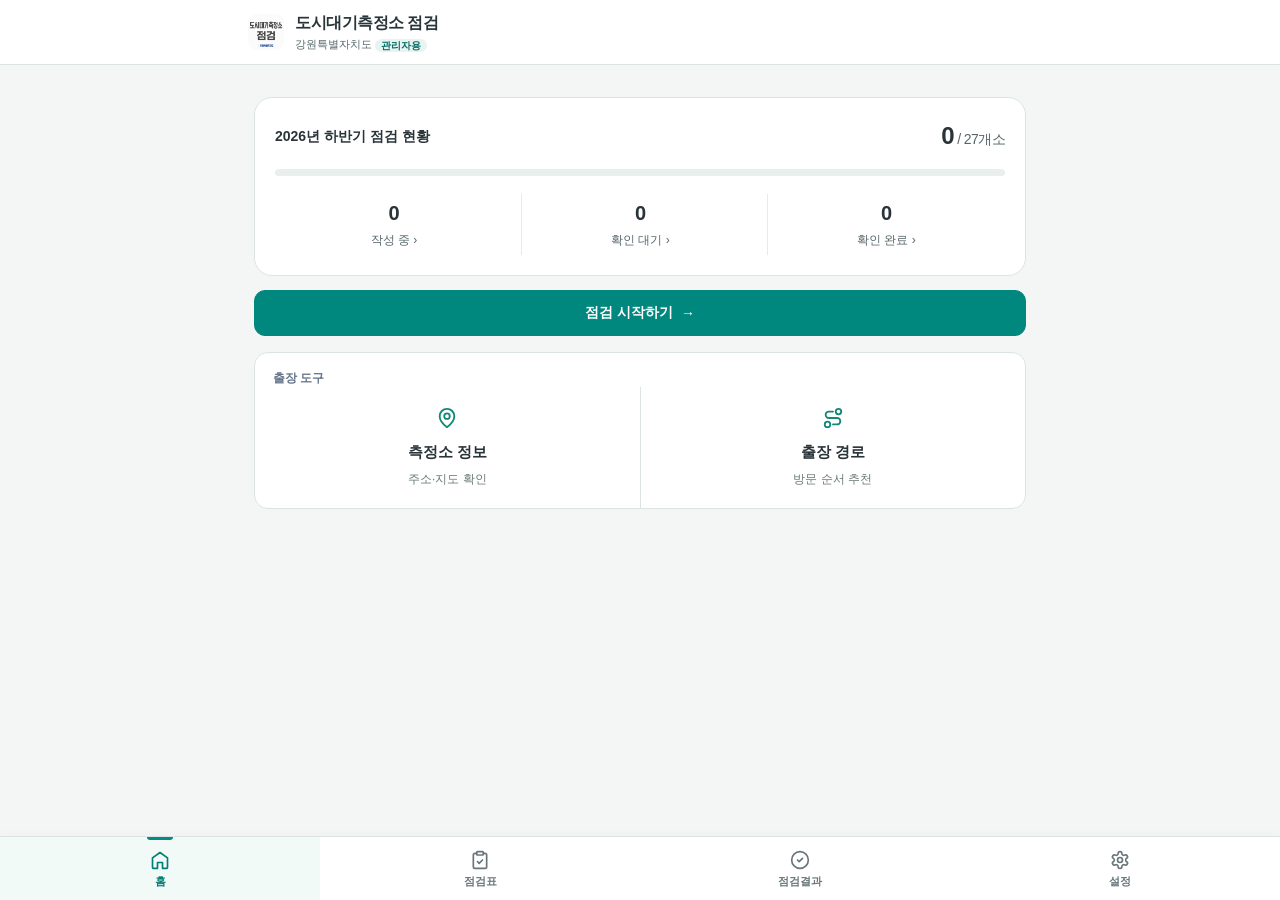
==== admin.html @ 20a40b5a "Add files via upload" ====
<!DOCTYPE html>
<html lang="ko">
<head>
<meta charset="UTF-8">
<meta name="viewport" content="width=device-width,initial-scale=1.0,viewport-fit=cover">
<meta name="mobile-web-app-capable" content="yes">
<meta name="apple-mobile-web-app-capable" content="yes">
<meta name="apple-mobile-web-app-status-bar-style" content="default">
<meta name="apple-mobile-web-app-title" content="대기측정 점검">
<meta name="theme-color" content="#ffffff">
<link rel="manifest" href="manifest-admin-v2.json">
<link rel="icon" type="image/png" sizes="192x192" href="app-icon-v2-192.png">
<link rel="apple-touch-icon" href="app-icon-v2-192.png">
<title>도시대기측정소 점검 (관리자)</title>
<script src="https://cdnjs.cloudflare.com/ajax/libs/xlsx/0.18.5/xlsx.full.min.js"></script>
<script src="https://cdnjs.cloudflare.com/ajax/libs/jspdf/2.5.1/jspdf.umd.min.js"></script>
<script src="https://cdnjs.cloudflare.com/ajax/libs/html2canvas/1.4.1/html2canvas.min.js"></script>
<!-- Firebase -->
<script src="https://www.gstatic.com/firebasejs/9.23.0/firebase-app-compat.js"></script>
<script src="https://www.gstatic.com/firebasejs/9.23.0/firebase-database-compat.js"></script>
<style>
/* ===== 기본 ===== */
*{box-sizing:border-box;margin:0;padding:0;-webkit-tap-highlight-color:transparent}
:root{
  --navy:#0A1F3C;--navy2:#132847;--blue:#1B5FBF;--blue2:#2A7AE8;
  --accent:#3B8DE8;--green:#16A34A;--red:#DC2626;--purple:#7C3AED;
  --bg:#F1F5FB;--card:#fff;--border:#DDE5F0;
  --text:#0F172A;--sub:#5A6B83;--muted:#94A3B8;
  --shadow:0 2px 12px rgba(10,31,60,.10);--shadow-sm:0 1px 4px rgba(10,31,60,.07);
}
html,body{height:100%;font-family:-apple-system,"Apple SD Gothic Neo","Malgun Gothic",sans-serif;background:var(--bg);color:var(--text);-webkit-font-smoothing:antialiased}

/* ===== APPBAR ===== */
.app-bar{background:linear-gradient(135deg,var(--navy),var(--navy2));position:sticky;top:0;z-index:200;box-shadow:0 2px 12px rgba(0,0,0,.25)}
.app-bar-inner{display:flex;align-items:center;gap:10px;padding:10px 16px}
.app-icon{width:34px;height:34px;border-radius:10px;overflow:hidden;flex-shrink:0;box-shadow:0 2px 8px rgba(0,0,0,.2)}
.app-icon img{width:100%;height:100%;object-fit:cover}
.app-name{font-size:15px;font-weight:800;color:#fff;letter-spacing:-.3px}
.app-sub{font-size:10px;color:rgba(255,255,255,.5);margin-top:1px}

/* ===== NAV ===== */
.bottom-nav{position:fixed;bottom:0;left:0;right:0;z-index:200;background:var(--navy);border-top:1px solid rgba(255,255,255,.08);display:flex;height:58px;padding-bottom:env(safe-area-inset-bottom,0)}
.nav-item{flex:1;display:flex;flex-direction:column;align-items:center;justify-content:center;gap:3px;background:none;border:none;cursor:pointer;color:rgba(255,255,255,.35);font-size:9.5px;font-weight:600;position:relative;padding:6px 2px;transition:color .15s}
.nav-item.active{color:#fff}
.nav-item.active::after{content:'';position:absolute;bottom:0;left:50%;transform:translateX(-50%);width:24px;height:3px;background:var(--accent);border-radius:3px 3px 0 0}
.nav-icon{font-size:19px;line-height:1}
.nav-back{color:rgba(255,255,255,.6) !important;border-right:1px solid rgba(255,255,255,.08);flex:0 0 52px !important}

/* ===== PAGES ===== */
.page{display:none;padding-bottom:76px}
.page.active{display:block}

/* ===== SEARCH ===== */
.search-bar{background:transparent;padding:10px 16px 12px;position:relative}
.search-input{width:100%;box-sizing:border-box;background:#fff;border:1.5px solid #D5DEE9;border-radius:12px;padding:11px 14px 11px 42px;font-size:14px;color:#0C2D4E;outline:none;box-shadow:0 2px 8px rgba(20,50,90,.07)}
.search-input:focus{border-color:#2563EB;box-shadow:0 0 0 3px rgba(37,99,235,.12)}
.search-input::placeholder{color:#9AA8BA}
.search-icon{position:absolute;left:28px;top:50%;transform:translateY(-50%);font-size:16px;pointer-events:none;color:#8296B0}

/* ===== STAT ===== */
.stat-row{display:grid;grid-template-columns:repeat(3,1fr);gap:8px;padding:14px 16px 10px}
.stat-box{background:var(--card);border-radius:14px;padding:12px 8px;text-align:center;box-shadow:var(--shadow-sm);border:1px solid var(--border)}
.stat-num{font-size:20px;font-weight:800;color:var(--navy);letter-spacing:-.5px}
.stat-lbl{font-size:9px;color:var(--muted);margin-top:2px;font-weight:600;text-transform:uppercase;letter-spacing:.3px}

/* ===== CITY GROUP ===== */
.city-group{margin:0 16px 2px}
.city-label{display:flex;align-items:center;gap:7px;padding:12px 0 5px;font-size:11px;font-weight:800;color:var(--muted);letter-spacing:.5px;text-transform:uppercase}
.city-dot{width:6px;height:6px;background:var(--accent);border-radius:50%;flex-shrink:0}

/* ===== STATION CARD ===== */
.stn-card{background:var(--card);border-radius:14px;border:1px solid var(--border);margin-bottom:8px;display:flex;align-items:stretch;cursor:pointer;box-shadow:var(--shadow-sm);transition:all .15s;overflow:hidden}
.stn-card:active{transform:scale(.975);box-shadow:none}
.stn-accent{width:5px;background:linear-gradient(180deg,var(--blue2),var(--accent));flex-shrink:0}
.stn-body{flex:1;padding:12px 14px;min-width:0}
.stn-name{font-size:15px;font-weight:800;color:var(--navy);margin-bottom:3px;letter-spacing:-.2px}
.stn-city{font-size:11.5px;color:var(--sub)}
.stn-code{font-size:10px;background:#EEF5FF;color:var(--blue);padding:2px 7px;border-radius:6px;font-weight:700;margin-left:5px}
.stn-right{display:flex;flex-direction:column;align-items:flex-end;justify-content:center;padding:12px 14px;gap:6px;flex-shrink:0}
.zone-tag{font-size:10px;padding:3px 8px;border-radius:20px;font-weight:700;border:1.5px solid}
.zone-tag.상업{background:#FFF7ED;color:#C2410C;border-color:#FDBA74}
.zone-tag.주거{background:#F0FDF4;color:#15803D;border-color:#86EFAC}
.zone-tag.공업{background:#FFF0F0;color:#9F1239;border-color:#FCA5A5}
.zone-tag.녹지{background:#F0FDFA;color:#0F766E;border-color:#5EEAD4}
.prog-badge{font-size:10px;font-weight:700;color:var(--muted);background:var(--bg);padding:3px 8px;border-radius:20px;border:1px solid var(--border)}
.prog-badge.complete{background:#F0FDF4;color:var(--green);border-color:#86EFAC}

/* ===== HOME ===== */
.home-wrap{display:flex;flex-direction:column;align-items:center;justify-content:center;min-height:calc(100vh - 130px);padding:24px 20px;gap:18px}
.home-logo{display:flex;flex-direction:column;align-items:center;margin-bottom:8px}
.home-logo-icon{width:100px;height:100px;border-radius:0;overflow:visible;margin-bottom:14px;box-shadow:none;background:transparent}
.home-logo-icon img{width:100%;height:100%;object-fit:contain}
.home-logo-title{font-size:22px;font-weight:900;color:var(--navy);text-align:center;line-height:1.35;letter-spacing:-.4px}
.home-logo-sub{font-size:11px;color:var(--muted);margin-top:5px}
.home-btn-wrap{width:100%;max-width:340px;display:flex;flex-direction:column;gap:12px}
.home-btn{display:flex;align-items:center;gap:16px;background:var(--card);border:1.5px solid var(--border);border-radius:18px;padding:18px 16px;cursor:pointer;box-shadow:var(--shadow);transition:all .15s;text-decoration:none}
.home-btn:active{transform:scale(.97);box-shadow:none}
.home-btn.primary{border-color:rgba(42,122,232,.35);background:linear-gradient(135deg,#F0F6FF,#F8FBFF)}
.home-btn-icon{width:50px;height:50px;border-radius:14px;display:flex;align-items:center;justify-content:center;font-size:24px;flex-shrink:0}
.home-btn-icon.blue{background:linear-gradient(135deg,#1B5FBF,#2A7AE8)}
.home-btn-icon.green{background:linear-gradient(135deg,#15803D,#22C55E)}
.home-btn-icon.purple{background:linear-gradient(135deg,#6D28D9,#A855F7)}
.home-btn-info{flex:1}
.home-btn-name{font-size:16px;font-weight:800;color:var(--navy);margin-bottom:3px;letter-spacing:-.2px}
.home-btn-desc{font-size:11.5px;color:var(--sub);line-height:1.5}
.home-btn-arrow{font-size:20px;color:var(--border)}

/* ===== INFO ===== */
.info-stn-card{background:var(--card);border-radius:16px;border:1px solid var(--border);margin:0 16px 12px;overflow:hidden;box-shadow:var(--shadow-sm)}
.info-stn-head{display:flex;align-items:center;padding:13px 14px 10px;gap:10px;border-bottom:1px solid var(--bg)}
.info-stn-name{font-size:16px;font-weight:800;color:var(--navy)}
.info-stn-city{font-size:11px;color:var(--sub);margin-top:2px}
.info-row{display:flex;align-items:center;padding:9px 14px;border-bottom:1px solid #F8FAFD;gap:10px}
.info-row:last-child{border-bottom:none}
.info-row-label{font-size:11px;color:var(--muted);font-weight:700;min-width:40px;flex-shrink:0}
.info-row-val{font-size:13px;color:var(--text);flex:1}
.info-map-btn{display:flex;align-items:center;gap:5px;padding:6px 11px;background:#03C75A;border:none;border-radius:8px;color:#fff;font-size:12px;font-weight:700;cursor:pointer;flex-shrink:0;white-space:nowrap;text-decoration:none}

/* ===== FORM ===== */
.form-header{background:linear-gradient(135deg,var(--navy),#1B5FBF);padding:14px 16px;color:#fff}
.form-back-row{display:flex;align-items:center;gap:10px;margin-bottom:7px}
.back-btn{background:rgba(255,255,255,.15);border:1px solid rgba(255,255,255,.2);color:#fff;width:34px;height:34px;border-radius:10px;font-size:20px;cursor:pointer;display:flex;align-items:center;justify-content:center;flex-shrink:0;backdrop-filter:blur(4px)}
.form-title{font-size:12px;font-weight:700;opacity:.7}
.form-stn-name{font-size:21px;font-weight:900;letter-spacing:-.4px}
.form-stn-loc{font-size:11px;opacity:.55;margin-top:3px}
.form-pills{display:flex;flex-wrap:wrap;gap:5px;margin-top:7px}
.form-pill{font-size:10px;padding:2px 9px;border-radius:20px;font-weight:700}
.pill-zone{background:rgba(255,255,255,.18);color:#fff}
.pill-year{background:rgba(255,255,255,.1);color:rgba(255,255,255,.65)}

/* ===== PERIOD ===== */
.period-wrap{padding:12px 16px 0}
.period-seg{display:flex;background:rgba(0,0,0,.06);border-radius:12px;padding:3px;gap:3px}
.period-seg button{flex:1;padding:9px 4px;border:none;border-radius:9px;font-size:13px;font-weight:700;cursor:pointer;background:transparent;color:var(--muted);transition:all .15s}
.period-seg button.active{background:var(--card);color:var(--navy);box-shadow:0 2px 6px rgba(10,31,60,.12)}

/* ===== ACTION ROW ===== */
.action-row{display:flex;gap:7px;padding:10px 14px}
.act-btn{flex:1;padding:10px 4px;border:none;border-radius:12px;font-size:12px;font-weight:700;cursor:pointer;transition:all .15s}
#el-btn-draft,#el-btn-save{display:none}
.btn-print{background:#EEF5FF;color:var(--blue)}
.btn-excel{background:linear-gradient(135deg,#1B5FBF,#2A7AE8);color:#fff}
.btn-all{background:#EEF9F5;color:var(--green)}

/* ===== META ===== */
.meta-card{background:var(--card);margin:10px 16px 0;border-radius:16px;border:1px solid var(--border);overflow:hidden;box-shadow:var(--shadow-sm)}
.meta-head{padding:10px 14px;background:linear-gradient(135deg,var(--bg),#E8EFF8);border-bottom:1px solid var(--border);font-size:12px;font-weight:800;color:var(--navy)}
.meta-field{display:flex;align-items:center;padding:10px 14px;border-bottom:1px solid #F8FAFD;gap:10px}
.meta-field:last-child{border-bottom:none}
.meta-label{font-size:11px;font-weight:700;color:var(--muted);min-width:34px}
.meta-input{flex:1;border:1px solid var(--border);border-radius:9px;padding:7px 10px;font-size:13px;font-family:inherit;color:var(--text);background:#FAFCFF;outline:none}
.meta-input:focus{border-color:var(--accent)}
.meta-select{flex:1;border:1px solid var(--border);border-radius:9px;padding:7px 10px;font-size:13px;font-family:inherit;color:var(--text);background:#FAFCFF;outline:none}
.meta-select:focus{border-color:var(--accent)}
.sign-preview{min-height:50px;flex:1;border:1.5px dashed var(--border);border-radius:10px;display:flex;align-items:center;justify-content:center;cursor:pointer;position:relative;overflow:hidden;background:#FAFCFF;transition:border-color .15s}
.sign-preview:hover{border-color:var(--accent)}
.sign-preview-hint{font-size:11px;color:var(--muted)}
.sign-edit-badge{position:absolute;top:4px;right:5px;font-size:9px;color:var(--accent);font-weight:700}
.sign-preview img{max-height:46px;max-width:100%;object-fit:contain;padding:2px}

/* ===== CHECK SECTION ===== */
.check-section{margin:10px 16px 0;background:var(--card);border-radius:16px;border:1px solid var(--border);overflow:hidden;box-shadow:var(--shadow-sm)}
.check-head{display:flex;align-items:center;gap:10px;padding:11px 14px;cursor:pointer;background:linear-gradient(135deg,var(--bg),#EEF4FB);border-bottom:1px solid var(--border)}
.check-head:active{background:#E5EDF8}
.sec-badge{width:24px;height:24px;border-radius:8px;display:flex;align-items:center;justify-content:center;font-size:12px;font-weight:800;color:#fff;flex-shrink:0}
.sec-badge.blue{background:linear-gradient(135deg,#1B5FBF,#2A7AE8)}
.sec-badge.green{background:linear-gradient(135deg,#15803D,#22C55E)}
.sec-badge.purple{background:linear-gradient(135deg,#6D28D9,#A855F7)}
.sec-title{flex:1;font-size:13px;font-weight:800;color:var(--navy)}
.sec-count{font-size:11px;font-weight:700;color:var(--muted);background:var(--bg);padding:2px 8px;border-radius:20px;border:1px solid var(--border)}
.sec-arrow{font-size:16px;color:var(--muted);transition:transform .2s}
.sec-body{display:none}
.sec-body.open{display:block}
.sec-body.collapsed{display:none !important}
/* ── 앱 느낌 마이크로 인터랙션 ── */
button:active{transform:scale(.97)}
.nav-item:active{transform:none}
.page.active{animation:pageIn .18s ease}
@keyframes pageIn{from{opacity:0;transform:translateX(8px)}to{opacity:1;transform:none}}
#page-form{padding-bottom:136px}
#form-action-bar{position:fixed;left:0;right:0;bottom:58px;z-index:190;background:rgba(255,255,255,.96);backdrop-filter:blur(12px);-webkit-backdrop-filter:blur(12px);border-top:1px solid #E2E8F0;padding:8px 12px;display:none;gap:8px}
#form-action-bar.show{display:flex}
@media(min-width:769px){#form-action-bar{max-width:768px;left:50%;transform:translateX(-50%)}}
/* ── 홈 대시보드 / 메뉴 그리드 ── */
.home-menu-grid{display:grid;grid-template-columns:1fr 1fr;gap:10px;width:100%}
.home-menu-item{display:flex;flex-direction:column;align-items:center;gap:8px;background:var(--card);border:1.5px solid var(--border);border-radius:14px;padding:16px 8px;cursor:pointer;font-size:12.5px;font-weight:700;color:#334155;box-shadow:var(--shadow)}
.home-menu-item svg{color:#2563EB}
.home-logo{padding:4px 0 2px}
.home-logo-title{font-size:19px;font-weight:800}
.home-btn{border-radius:14px}
.check-section,.meta-card{border-radius:12px}
.nav-icon svg{display:block}
#nav-back,#nav-info{display:none}
.check-item{border-bottom:1px solid #F5F8FC}
.check-item:last-child{border-bottom:none}
.check-item.ng-highlight{background:#FFF5F5}
.item-row{display:flex;align-items:flex-start;padding:11px 14px;gap:10px}
.item-num{font-size:13px;font-weight:800;color:var(--accent);min-width:24px;margin-top:1px}
.item-text{flex:1;font-size:13px;color:var(--text);line-height:1.55}
.item-sub{font-size:11px;color:var(--muted);margin-top:3px}
.control-row{padding:0 14px 10px;display:flex;align-items:center;gap:6px;flex-wrap:wrap}
.radio-pair{display:flex;gap:6px;flex-wrap:wrap}
.r-btn{display:flex;align-items:center;gap:4px;padding:7px 14px;border:1.5px solid var(--border);border-radius:10px;cursor:pointer;font-size:12px;font-weight:700;color:var(--muted);background:#FAFCFF;transition:all .12s;white-space:nowrap}
.r-btn input{display:none}
.r-btn.sel-ok{background:#F0FDF4;border-color:#86EFAC;color:var(--green)}
.r-btn.sel-ng{background:#FFF5F5;border-color:#FCA5A5;color:var(--red)}
.r-btn.sel-na{background:#475569;border-color:#334155;color:#fff;font-weight:700;}
.r-btn-sm{min-width:52px;padding:5px 10px;font-size:11px}
.note-input{width:100%;border:1px solid var(--border);border-radius:10px;padding:8px 11px;font-size:12px;resize:none;height:36px;font-family:inherit;color:var(--text);background:#FAFCFF;outline:none;transition:border-color .15s}
.note-input:focus{border-color:var(--accent)}

/* ===== VALIDITY ===== */
.validity-wrap{padding:4px 14px 7px 48px}
.validity-input{border:1px solid var(--border);border-radius:9px;padding:6px 10px;font-size:12px;font-family:inherit;color:var(--text);background:#FAFCFF;outline:none;width:100%}
.validity-input:focus{border-color:var(--accent)}

/* ===== OFFSET / EQUIV ===== */
.offset-box{margin:4px 14px 7px 34px;background:#FFFBEB;border:1px solid #FDE68A;border-radius:10px;padding:9px 11px;font-size:11px;color:#92400E}
.equiv-wrap{margin:0;background:#F8FAFC;border:1px solid var(--border);border-radius:10px;padding:9px 11px}
.equiv-label{font-size:10.5px;color:var(--muted);margin-bottom:5px;font-weight:700}
.equiv-dates{display:flex;gap:6px;align-items:center;flex-wrap:wrap}
.equiv-dates input{border:1px solid var(--border);border-radius:8px;padding:5px 8px;font-size:11px;font-family:inherit;color:var(--text);background:#fff;outline:none;min-width:0;flex:1}

/* ===== PHOTO ===== */
.photo-zone{margin:4px 14px 8px;background:#FFF5F5;border:2px dashed #FCA5A5;border-radius:12px;padding:10px}
.photo-zone-label{font-size:11px;font-weight:800;color:var(--red);margin-bottom:7px}
.photo-add-btn{display:flex;align-items:center;justify-content:center;gap:6px;width:100%;padding:10px;background:#FFF5F5;border:1.5px dashed #FCA5A5;border-radius:10px;font-size:13px;font-weight:700;color:var(--red);cursor:pointer}
.photo-grid{display:grid;grid-template-columns:repeat(3,1fr);gap:6px;margin-bottom:7px}
.photo-thumb{position:relative;aspect-ratio:1;border-radius:10px;overflow:hidden;background:#f0f0f0}
.photo-thumb img{width:100%;height:100%;object-fit:cover;display:block}
.photo-thumb-del{position:absolute;top:3px;right:3px;width:22px;height:22px;background:rgba(0,0,0,.6);border-radius:50%;border:none;color:#fff;font-size:12px;cursor:pointer;display:flex;align-items:center;justify-content:center}
.improvement-input{width:100%;border:1px solid #FCA5A5;border-radius:10px;padding:8px 10px;font-size:12px;resize:none;height:48px;font-family:inherit;color:var(--text);background:#fff;outline:none;margin-top:6px}

/* ===== REMARKS ===== */
.remarks-card{background:var(--card);margin:10px 16px 0;border-radius:16px;border:1px solid var(--border);overflow:hidden;box-shadow:var(--shadow-sm)}
.remarks-input{width:100%;border:none;padding:12px 14px;font-size:13px;resize:none;height:80px;font-family:inherit;color:var(--text);background:transparent;outline:none}

/* ===== MODALS ===== */
.modal-overlay{position:fixed;inset:0;background:rgba(0,0,0,.5);z-index:500;display:flex;align-items:flex-end;opacity:0;pointer-events:none;transition:opacity .25s;backdrop-filter:blur(2px)}
.modal-overlay.open{opacity:1;pointer-events:all}
.modal-sheet{background:var(--card);border-radius:24px 24px 0 0;width:100%;padding:0 0 env(safe-area-inset-bottom,0);transform:translateY(100%);transition:transform .3s cubic-bezier(.32,1,.6,1)}
.modal-overlay.open .modal-sheet{transform:translateY(0)}
.modal-handle{width:40px;height:4px;background:var(--border);border-radius:2px;margin:14px auto 0}
.modal-head{display:flex;align-items:center;justify-content:space-between;padding:14px 16px 10px}
.modal-title{font-size:17px;font-weight:800;color:var(--navy)}
.modal-close{width:32px;height:32px;background:var(--bg);border:none;border-radius:50%;font-size:16px;cursor:pointer;display:flex;align-items:center;justify-content:center;color:var(--sub)}
.sign-canvas-wrap{padding:0 16px}
.sign-canvas{width:100%;height:180px;border:2px solid var(--border);border-radius:14px;background:#FAFCFF;display:block;touch-action:none;cursor:crosshair}
.sign-hint{text-align:center;font-size:11px;color:var(--muted);margin-top:6px}
.modal-actions{display:flex;gap:8px;padding:12px 16px 16px}
.modal-btn{flex:1;padding:14px;border-radius:14px;border:none;font-size:14px;font-weight:700;cursor:pointer}
.modal-btn.clear{background:var(--bg);color:var(--sub)}
.modal-btn.confirm{background:linear-gradient(135deg,var(--blue),var(--blue2));color:#fff}

/* ===== SETTINGS ===== */
.settings-section{margin:12px 16px;background:var(--card);border-radius:16px;border:1px solid var(--border);overflow:hidden;box-shadow:var(--shadow-sm)}
.settings-head{padding:12px 14px;background:linear-gradient(135deg,var(--bg),#EEF4FB);border-bottom:1px solid var(--border);font-size:13px;font-weight:800;color:var(--navy)}
.settings-row{display:flex;align-items:center;padding:11px 14px;border-bottom:1px solid #F8FAFD;gap:10px}
.settings-row:last-child{border-bottom:none}
.settings-label{font-size:13px;color:var(--sub);flex:1}
.settings-input{border:1px solid var(--border);border-radius:9px;padding:6px 10px;font-size:13px;font-family:inherit;color:var(--text);outline:none;background:#FAFCFF;width:110px}
.settings-input:focus{border-color:var(--accent)}
.inspector-chip{display:flex;align-items:center;gap:6px;padding:6px 11px;background:#EEF5FF;border:1px solid #C7DEFF;border-radius:20px;font-size:12px;color:var(--navy)}
.inspector-chip button{background:none;border:none;cursor:pointer;color:var(--red);font-size:14px;line-height:1;padding:0}
.inspector-chip .chip-rank{font-size:10px;color:var(--muted);margin-left:2px}
.inspector-list{display:flex;flex-direction:column;gap:8px;padding:12px 14px}
.inspector-card{background:#F7FAFF;border:1px solid #D0DDEF;border-radius:12px;padding:10px 12px;display:flex;flex-direction:column;gap:8px}
.inspector-card.confirmer{background:#FFF8F0;border-color:#F5A623;}
.inspector-card-header{display:flex;align-items:center;justify-content:space-between;}
.inspector-card-info{display:flex;flex-direction:column;gap:2px;}
.inspector-card-name{font-size:13px;font-weight:800;color:var(--navy);}
.inspector-card-sub{font-size:11px;color:var(--muted);}
.inspector-card-role{font-size:10px;font-weight:700;padding:2px 8px;border-radius:10px;background:#EEF5FF;color:var(--blue);}
.inspector-card.confirmer .inspector-card-role{background:#FDE8CC;color:#C87000;}
.inspector-card-sign{display:flex;align-items:center;gap:8px;}
.inspector-card-sign-preview{flex:1;min-height:44px;border:1.5px dashed var(--border);border-radius:8px;display:flex;align-items:center;justify-content:center;cursor:pointer;background:#fff;position:relative;overflow:hidden;}
.inspector-card-sign-preview:hover{border-color:var(--accent);}
.inspector-card-sign-hint{font-size:10px;color:var(--muted);}
.add-inspector-wrap{display:flex;gap:8px;padding:10px 14px;border-top:1px solid #F5F8FC;flex-wrap:wrap}
.add-inspector-input{flex:1;min-width:80px;border:1px solid var(--border);border-radius:9px;padding:8px 10px;font-size:13px;font-family:inherit;color:var(--text);outline:none;background:#FAFCFF;}
.add-inspector-btn{padding:8px 14px;background:linear-gradient(135deg,var(--blue),var(--blue2));color:#fff;border:none;border-radius:9px;font-size:13px;font-weight:700;cursor:pointer}

/* ===== SAVED LIST ===== */
.saved-item{background:var(--card);border-radius:14px;border:1px solid var(--border);margin:0 16px 8px;padding:13px 14px;box-shadow:var(--shadow-sm)}
.saved-title{font-size:14px;font-weight:800;color:var(--navy);margin-bottom:3px;letter-spacing:-.2px}
.saved-meta{font-size:11px;color:var(--muted)}
.saved-actions{display:flex;gap:6px;margin-top:9px}
.saved-btn{flex:1;padding:8px;border:none;border-radius:10px;font-size:12px;font-weight:700;cursor:pointer}
.saved-btn.load{background:#EEF5FF;color:var(--blue)}
.saved-btn.del{background:#FFF5F5;color:var(--red)}

/* ===== EMPTY ===== */
.empty-wrap{text-align:center;padding:60px 24px}
.empty-icon{font-size:52px;margin-bottom:14px;opacity:.55}
.empty-title{font-size:16px;font-weight:800;color:var(--sub);margin-bottom:8px}
.empty-desc{font-size:13px;color:var(--muted);line-height:1.65}

/* ===== GAS ROW ===== */
.gas-row{display:flex;align-items:center;gap:7px;padding:6px 14px 6px 32px;border-bottom:1px solid #F5F8FC}
.gas-row:last-child{border-bottom:none}
.gas-label{font-size:12px;font-weight:800;color:var(--blue2);min-width:28px}
.gas-input{border:1px solid var(--border);border-radius:8px;padding:5px 8px;font-size:12px;font-family:inherit;width:82px;color:var(--text);background:#FAFCFF;outline:none}
.gas-unit{font-size:11px;color:var(--muted)}

/* ===== TOAST ===== */
.toast-msg{position:fixed;bottom:74px;left:50%;transform:translateX(-50%) translateY(20px);background:rgba(10,31,60,.92);color:#fff;padding:11px 20px;border-radius:24px;font-size:13px;font-weight:700;opacity:0;pointer-events:none;transition:all .3s;white-space:nowrap;z-index:999;letter-spacing:-.1px;backdrop-filter:blur(8px)}
.toast-msg.show{opacity:1;transform:translateX(-50%) translateY(0)}

/* ===== FLOWMETER ===== */
.flowmeter-seg{display:flex;background:rgba(0,0,0,.05);border-radius:10px;padding:2px;gap:2px;margin-top:5px}
.flowmeter-seg button{flex:1;padding:7px 4px;border:none;border-radius:8px;font-size:11px;font-weight:700;cursor:pointer;background:transparent;color:var(--muted);transition:all .15s}
.flowmeter-seg button.active{background:var(--card);color:var(--navy);box-shadow:0 1px 4px rgba(10,31,60,.1)}

/* ===== INSTALL BANNER ===== */
#install-banner{display:none;position:fixed;bottom:58px;left:0;right:0;z-index:250;background:linear-gradient(135deg,var(--navy),var(--blue));padding:10px 16px;align-items:center;gap:10px;box-shadow:0 -3px 12px rgba(0,0,0,.2)}
</style>
<style>
/* required styles */

.leaflet-pane,
.leaflet-tile,
.leaflet-marker-icon,
.leaflet-marker-shadow,
.leaflet-tile-container,
.leaflet-pane > svg,
.leaflet-pane > canvas,
.leaflet-zoom-box,
.leaflet-image-layer,
.leaflet-layer {
	position: absolute;
	left: 0;
	top: 0;
	}
.leaflet-container {
	overflow: hidden;
	}
.leaflet-tile,
.leaflet-marker-icon,
.leaflet-marker-shadow {
	-webkit-user-select: none;
	   -moz-user-select: none;
	        user-select: none;
	  -webkit-user-drag: none;
	}
/* Prevents IE11 from highlighting tiles in blue */
.leaflet-tile::selection {
	background: transparent;
}
/* Safari renders non-retina tile on retina better with this, but Chrome is worse */
.leaflet-safari .leaflet-tile {
	image-rendering: -webkit-optimize-contrast;
	}
/* hack that prevents hw layers "stretching" when loading new tiles */
.leaflet-safari .leaflet-tile-container {
	width: 1600px;
	height: 1600px;
	-webkit-transform-origin: 0 0;
	}
.leaflet-marker-icon,
.leaflet-marker-shadow {
	display: block;
	}
/* .leaflet-container svg: reset svg max-width decleration shipped in Joomla! (joomla.org) 3.x */
/* .leaflet-container img: map is broken in FF if you have max-width: 100% on tiles */
.leaflet-container .leaflet-overlay-pane svg {
	max-width: none !important;
	max-height: none !important;
	}
.leaflet-container .leaflet-marker-pane img,
.leaflet-container .leaflet-shadow-pane img,
.leaflet-container .leaflet-tile-pane img,
.leaflet-container img.leaflet-image-layer,
.leaflet-container .leaflet-tile {
	max-width: none !important;
	max-height: none !important;
	width: auto;
	padding: 0;
	}

.leaflet-container img.leaflet-tile {
	/* See: https://bugs.chromium.org/p/chromium/issues/detail?id=600120 */
	mix-blend-mode: plus-lighter;
}

.leaflet-container.leaflet-touch-zoom {
	-ms-touch-action: pan-x pan-y;
	touch-action: pan-x pan-y;
	}
.leaflet-container.leaflet-touch-drag {
	-ms-touch-action: pinch-zoom;
	/* Fallback for FF which doesn't support pinch-zoom */
	touch-action: none;
	touch-action: pinch-zoom;
}
.leaflet-container.leaflet-touch-drag.leaflet-touch-zoom {
	-ms-touch-action: none;
	touch-action: none;
}
.leaflet-container {
	-webkit-tap-highlight-color: transparent;
}
.leaflet-container a {
	-webkit-tap-highlight-color: rgba(51, 181, 229, 0.4);
}
.leaflet-tile {
	filter: inherit;
	visibility: hidden;
	}
.leaflet-tile-loaded {
	visibility: inherit;
	}
.leaflet-zoom-box {
	width: 0;
	height: 0;
	-moz-box-sizing: border-box;
	     box-sizing: border-box;
	z-index: 800;
	}
/* workaround for https://bugzilla.mozilla.org/show_bug.cgi?id=888319 */
.leaflet-overlay-pane svg {
	-moz-user-select: none;
	}

.leaflet-pane         { z-index: 400; }

.leaflet-tile-pane    { z-index: 200; }
.leaflet-overlay-pane { z-index: 400; }
.leaflet-shadow-pane  { z-index: 500; }
.leaflet-marker-pane  { z-index: 600; }
.leaflet-tooltip-pane   { z-index: 650; }
.leaflet-popup-pane   { z-index: 700; }

.leaflet-map-pane canvas { z-index: 100; }
.leaflet-map-pane svg    { z-index: 200; }

.leaflet-vml-shape {
	width: 1px;
	height: 1px;
	}
.lvml {
	behavior: url(#default#VML);
	display: inline-block;
	position: absolute;
	}


/* control positioning */

.leaflet-control {
	position: relative;
	z-index: 800;
	pointer-events: visiblePainted; /* IE 9-10 doesn't have auto */
	pointer-events: auto;
	}
.leaflet-top,
.leaflet-bottom {
	position: absolute;
	z-index: 1000;
	pointer-events: none;
	}
.leaflet-top {
	top: 0;
	}
.leaflet-right {
	right: 0;
	}
.leaflet-bottom {
	bottom: 0;
	}
.leaflet-left {
	left: 0;
	}
.leaflet-control {
	float: left;
	clear: both;
	}
.leaflet-right .leaflet-control {
	float: right;
	}
.leaflet-top .leaflet-control {
	margin-top: 10px;
	}
.leaflet-bottom .leaflet-control {
	margin-bottom: 10px;
	}
.leaflet-left .leaflet-control {
	margin-left: 10px;
	}
.leaflet-right .leaflet-control {
	margin-right: 10px;
	}


/* zoom and fade animations */

.leaflet-fade-anim .leaflet-popup {
	opacity: 0;
	-webkit-transition: opacity 0.2s linear;
	   -moz-transition: opacity 0.2s linear;
	        transition: opacity 0.2s linear;
	}
.leaflet-fade-anim .leaflet-map-pane .leaflet-popup {
	opacity: 1;
	}
.leaflet-zoom-animated {
	-webkit-transform-origin: 0 0;
	    -ms-transform-origin: 0 0;
	        transform-origin: 0 0;
	}
svg.leaflet-zoom-animated {
	will-change: transform;
}

.leaflet-zoom-anim .leaflet-zoom-animated {
	-webkit-transition: -webkit-transform 0.25s cubic-bezier(0,0,0.25,1);
	   -moz-transition:    -moz-transform 0.25s cubic-bezier(0,0,0.25,1);
	        transition:         transform 0.25s cubic-bezier(0,0,0.25,1);
	}
.leaflet-zoom-anim .leaflet-tile,
.leaflet-pan-anim .leaflet-tile {
	-webkit-transition: none;
	   -moz-transition: none;
	        transition: none;
	}

.leaflet-zoom-anim .leaflet-zoom-hide {
	visibility: hidden;
	}


/* cursors */

.leaflet-interactive {
	cursor: pointer;
	}
.leaflet-grab {
	cursor: -webkit-grab;
	cursor:    -moz-grab;
	cursor:         grab;
	}
.leaflet-crosshair,
.leaflet-crosshair .leaflet-interactive {
	cursor: crosshair;
	}
.leaflet-popup-pane,
.leaflet-control {
	cursor: auto;
	}
.leaflet-dragging .leaflet-grab,
.leaflet-dragging .leaflet-grab .leaflet-interactive,
.leaflet-dragging .leaflet-marker-draggable {
	cursor: move;
	cursor: -webkit-grabbing;
	cursor:    -moz-grabbing;
	cursor:         grabbing;
	}

/* marker & overlays interactivity */
.leaflet-marker-icon,
.leaflet-marker-shadow,
.leaflet-image-layer,
.leaflet-pane > svg path,
.leaflet-tile-container {
	pointer-events: none;
	}

.leaflet-marker-icon.leaflet-interactive,
.leaflet-image-layer.leaflet-interactive,
.leaflet-pane > svg path.leaflet-interactive,
svg.leaflet-image-layer.leaflet-interactive path {
	pointer-events: visiblePainted; /* IE 9-10 doesn't have auto */
	pointer-events: auto;
	}

/* visual tweaks */

.leaflet-container {
	background: #ddd;
	outline-offset: 1px;
	}
.leaflet-container a {
	color: #0078A8;
	}
.leaflet-zoom-box {
	border: 2px dotted #38f;
	background: rgba(255,255,255,0.5);
	}


/* general typography */
.leaflet-container {
	font-family: "Helvetica Neue", Arial, Helvetica, sans-serif;
	font-size: 12px;
	font-size: 0.75rem;
	line-height: 1.5;
	}


/* general toolbar styles */

.leaflet-bar {
	box-shadow: 0 1px 5px rgba(0,0,0,0.65);
	border-radius: 4px;
	}
.leaflet-bar a {
	background-color: #fff;
	border-bottom: 1px solid #ccc;
	width: 26px;
	height: 26px;
	line-height: 26px;
	display: block;
	text-align: center;
	text-decoration: none;
	color: black;
	}
.leaflet-bar a,
.leaflet-control-layers-toggle {
	background-position: 50% 50%;
	background-repeat: no-repeat;
	display: block;
	}
.leaflet-bar a:hover,
.leaflet-bar a:focus {
	background-color: #f4f4f4;
	}
.leaflet-bar a:first-child {
	border-top-left-radius: 4px;
	border-top-right-radius: 4px;
	}
.leaflet-bar a:last-child {
	border-bottom-left-radius: 4px;
	border-bottom-right-radius: 4px;
	border-bottom: none;
	}
.leaflet-bar a.leaflet-disabled {
	cursor: default;
	background-color: #f4f4f4;
	color: #bbb;
	}

.leaflet-touch .leaflet-bar a {
	width: 30px;
	height: 30px;
	line-height: 30px;
	}
.leaflet-touch .leaflet-bar a:first-child {
	border-top-left-radius: 2px;
	border-top-right-radius: 2px;
	}
.leaflet-touch .leaflet-bar a:last-child {
	border-bottom-left-radius: 2px;
	border-bottom-right-radius: 2px;
	}

/* zoom control */

.leaflet-control-zoom-in,
.leaflet-control-zoom-out {
	font: bold 18px 'Lucida Console', Monaco, monospace;
	text-indent: 1px;
	}

.leaflet-touch .leaflet-control-zoom-in, .leaflet-touch .leaflet-control-zoom-out  {
	font-size: 22px;
	}


/* layers control */

.leaflet-control-layers {
	box-shadow: 0 1px 5px rgba(0,0,0,0.4);
	background: #fff;
	border-radius: 5px;
	}
.leaflet-control-layers-toggle {
	background-image: url([data-uri]);
	width: 36px;
	height: 36px;
	}
.leaflet-retina .leaflet-control-layers-toggle {
	background-image: url([data-uri]);
	background-size: 26px 26px;
	}
.leaflet-touch .leaflet-control-layers-toggle {
	width: 44px;
	height: 44px;
	}
.leaflet-control-layers .leaflet-control-layers-list,
.leaflet-control-layers-expanded .leaflet-control-layers-toggle {
	display: none;
	}
.leaflet-control-layers-expanded .leaflet-control-layers-list {
	display: block;
	position: relative;
	}
.leaflet-control-layers-expanded {
	padding: 6px 10px 6px 6px;
	color: #333;
	background: #fff;
	}
.leaflet-control-layers-scrollbar {
	overflow-y: scroll;
	overflow-x: hidden;
	padding-right: 5px;
	}
.leaflet-control-layers-selector {
	margin-top: 2px;
	position: relative;
	top: 1px;
	}
.leaflet-control-layers label {
	display: block;
	font-size: 13px;
	font-size: 1.08333em;
	}
.leaflet-control-layers-separator {
	height: 0;
	border-top: 1px solid #ddd;
	margin: 5px -10px 5px -6px;
	}

/* Default icon URLs */
.leaflet-default-icon-path { /* used only in path-guessing heuristic, see L.Icon.Default */
	background-image: url([data-uri]);
	}


/* attribution and scale controls */

.leaflet-container .leaflet-control-attribution {
	background: #fff;
	background: rgba(255, 255, 255, 0.8);
	margin: 0;
	}
.leaflet-control-attribution,
.leaflet-control-scale-line {
	padding: 0 5px;
	color: #333;
	line-height: 1.4;
	}
.leaflet-control-attribution a {
	text-decoration: none;
	}
.leaflet-control-attribution a:hover,
.leaflet-control-attribution a:focus {
	text-decoration: underline;
	}
.leaflet-attribution-flag {
	display: inline !important;
	vertical-align: baseline !important;
	width: 1em;
	height: 0.6669em;
	}
.leaflet-left .leaflet-control-scale {
	margin-left: 5px;
	}
.leaflet-bottom .leaflet-control-scale {
	margin-bottom: 5px;
	}
.leaflet-control-scale-line {
	border: 2px solid #777;
	border-top: none;
	line-height: 1.1;
	padding: 2px 5px 1px;
	white-space: nowrap;
	-moz-box-sizing: border-box;
	     box-sizing: border-box;
	background: rgba(255, 255, 255, 0.8);
	text-shadow: 1px 1px #fff;
	}
.leaflet-control-scale-line:not(:first-child) {
	border-top: 2px solid #777;
	border-bottom: none;
	margin-top: -2px;
	}
.leaflet-control-scale-line:not(:first-child):not(:last-child) {
	border-bottom: 2px solid #777;
	}

.leaflet-touch .leaflet-control-attribution,
.leaflet-touch .leaflet-control-layers,
.leaflet-touch .leaflet-bar {
	box-shadow: none;
	}
.leaflet-touch .leaflet-control-layers,
.leaflet-touch .leaflet-bar {
	border: 2px solid rgba(0,0,0,0.2);
	background-clip: padding-box;
	}


/* popup */

.leaflet-popup {
	position: absolute;
	text-align: center;
	margin-bottom: 20px;
	}
.leaflet-popup-content-wrapper {
	padding: 1px;
	text-align: left;
	border-radius: 12px;
	}
.leaflet-popup-content {
	margin: 13px 24px 13px 20px;
	line-height: 1.3;
	font-size: 13px;
	font-size: 1.08333em;
	min-height: 1px;
	}
.leaflet-popup-content p {
	margin: 17px 0;
	margin: 1.3em 0;
	}
.leaflet-popup-tip-container {
	width: 40px;
	height: 20px;
	position: absolute;
	left: 50%;
	margin-top: -1px;
	margin-left: -20px;
	overflow: hidden;
	pointer-events: none;
	}
.leaflet-popup-tip {
	width: 17px;
	height: 17px;
	padding: 1px;

	margin: -10px auto 0;
	pointer-events: auto;

	-webkit-transform: rotate(45deg);
	   -moz-transform: rotate(45deg);
	    -ms-transform: rotate(45deg);
	        transform: rotate(45deg);
	}
.leaflet-popup-content-wrapper,
.leaflet-popup-tip {
	background: white;
	color: #333;
	box-shadow: 0 3px 14px rgba(0,0,0,0.4);
	}
.leaflet-container a.leaflet-popup-close-button {
	position: absolute;
	top: 0;
	right: 0;
	border: none;
	text-align: center;
	width: 24px;
	height: 24px;
	font: 16px/24px Tahoma, Verdana, sans-serif;
	color: #757575;
	text-decoration: none;
	background: transparent;
	}
.leaflet-container a.leaflet-popup-close-button:hover,
.leaflet-container a.leaflet-popup-close-button:focus {
	color: #585858;
	}
.leaflet-popup-scrolled {
	overflow: auto;
	}

.leaflet-oldie .leaflet-popup-content-wrapper {
	-ms-zoom: 1;
	}
.leaflet-oldie .leaflet-popup-tip {
	width: 24px;
	margin: 0 auto;

	-ms-filter: "progid:DXImageTransform.Microsoft.Matrix(M11=0.70710678, M12=0.70710678, M21=-0.70710678, M22=0.70710678)";
	filter: progid:DXImageTransform.Microsoft.Matrix(M11=0.70710678, M12=0.70710678, M21=-0.70710678, M22=0.70710678);
	}

.leaflet-oldie .leaflet-control-zoom,
.leaflet-oldie .leaflet-control-layers,
.leaflet-oldie .leaflet-popup-content-wrapper,
.leaflet-oldie .leaflet-popup-tip {
	border: 1px solid #999;
	}


/* div icon */

.leaflet-div-icon {
	background: #fff;
	border: 1px solid #666;
	}


/* Tooltip */
/* Base styles for the element that has a tooltip */
.leaflet-tooltip {
	position: absolute;
	padding: 6px;
	background-color: #fff;
	border: 1px solid #fff;
	border-radius: 3px;
	color: #222;
	white-space: nowrap;
	-webkit-user-select: none;
	-moz-user-select: none;
	-ms-user-select: none;
	user-select: none;
	pointer-events: none;
	box-shadow: 0 1px 3px rgba(0,0,0,0.4);
	}
.leaflet-tooltip.leaflet-interactive {
	cursor: pointer;
	pointer-events: auto;
	}
.leaflet-tooltip-top:before,
.leaflet-tooltip-bottom:before,
.leaflet-tooltip-left:before,
.leaflet-tooltip-right:before {
	position: absolute;
	pointer-events: none;
	border: 6px solid transparent;
	background: transparent;
	content: "";
	}

/* Directions */

.leaflet-tooltip-bottom {
	margin-top: 6px;
}
.leaflet-tooltip-top {
	margin-top: -6px;
}
.leaflet-tooltip-bottom:before,
.leaflet-tooltip-top:before {
	left: 50%;
	margin-left: -6px;
	}
.leaflet-tooltip-top:before {
	bottom: 0;
	margin-bottom: -12px;
	border-top-color: #fff;
	}
.leaflet-tooltip-bottom:before {
	top: 0;
	margin-top: -12px;
	margin-left: -6px;
	border-bottom-color: #fff;
	}
.leaflet-tooltip-left {
	margin-left: -6px;
}
.leaflet-tooltip-right {
	margin-left: 6px;
}
.leaflet-tooltip-left:before,
.leaflet-tooltip-right:before {
	top: 50%;
	margin-top: -6px;
	}
.leaflet-tooltip-left:before {
	right: 0;
	margin-right: -12px;
	border-left-color: #fff;
	}
.leaflet-tooltip-right:before {
	left: 0;
	margin-left: -12px;
	border-right-color: #fff;
	}

/* Printing */

@media print {
	/* Prevent printers from removing background-images of controls. */
	.leaflet-control {
		-webkit-print-color-adjust: exact;
		print-color-adjust: exact;
		}
	}

/* Region selection and saved driving routes. Admin page only. */
body.route-view{max-width:none!important}
#page-route{--sr-navy:#193e63;--sr-teal:#00887f;--sr-height:550px;--sr-mobile-height:400px;background:#f4f7f9;color:#263b4d;padding:0 0 74px;animation:none!important}
#page-route [hidden]{display:none!important}
#page-route button,#page-route a{touch-action:manipulation}
#page-route button{font:inherit;cursor:pointer}
#page-route button:focus-visible,#page-route a:focus-visible,#page-route summary:focus-visible{outline:3px solid #14a999;outline-offset:3px}
#page-route button:disabled{opacity:.38;cursor:default}
.sr-shell{max-width:1500px;margin:auto;padding:24px 30px 10px}
.sr-heading{display:flex;align-items:center;justify-content:space-between;gap:15px;margin-bottom:22px}
.sr-heading p{font-size:11px;color:#718796;margin-bottom:6px;font-weight:600}
.sr-heading h1{font-size:26px;letter-spacing:-1px;font-weight:800;color:#263c4e}
.sr-heading span{display:block;font-size:13px;color:#748798;margin-top:7px}
.sr-button{border:1px solid #dce5eb;border-radius:8px;padding:10px 12px;background:#fff;color:#466176;font-size:12px!important;font-weight:700!important;min-height:40px;white-space:nowrap}
.sr-button:hover{background:#edf4f6}.sr-button[aria-pressed=true]{color:#08786f;background:#e8f5f1;border-color:#8ec8bd}
.sr-workspace{display:grid;grid-template-columns:minmax(0,1fr) 344px;gap:18px;align-items:start}
.sr-map-card{background:#fff;border:1px solid #dce5eb;border-radius:16px;overflow:hidden;min-width:0}
.sr-map-toolbar{display:flex;align-items:center;justify-content:space-between;gap:10px;padding:13px 15px;border-bottom:1px solid #e8edf1;min-height:67px}.sr-map-toolbar>span{font-size:12px;color:#647e91;font-weight:600}.sr-map-toolbar>div{display:flex;gap:6px}
.sr-map-stage{position:relative;isolation:isolate}
#sr-map{height:var(--sr-height);min-height:380px;background:#edf3f5;z-index:0;font-family:inherit}
.sr-map-hint{position:absolute;top:14px;left:14px;z-index:2;background:#ffffffed;border:1px solid #e2e9ed;border-radius:20px;padding:8px 12px;font-size:11px;color:#64808f;pointer-events:none;max-width:calc(100% - 80px)}
.sr-map-key{position:absolute;bottom:18px;left:14px;z-index:2;display:flex;gap:13px;padding:9px 12px;background:#fffffff0;border:1px solid #e0e7eb;border-radius:8px;font-size:10px;color:#6a8292;pointer-events:none}.sr-map-key span{display:flex;align-items:center;gap:5px}.sr-map-key i{width:7px;height:7px;background:#93a9b7;border-radius:50%;display:inline-block}.sr-map-key .sr-key-active{background:var(--sr-navy);width:9px;height:9px}
.sr-map-footer{display:flex;gap:10px;justify-content:space-between;padding:10px 13px;font-size:9px;color:#8799a6}.sr-map-footer a{color:#7b93a3;text-decoration:none}
.sr-pin{border:none;background:none;display:grid;place-items:center}.sr-pin span{display:grid;place-items:center;width:28px;height:28px;border:2px solid white;border-radius:50%;background:var(--sr-navy);color:white;font-size:12px;font-weight:800;box-shadow:0 0 0 1px #173e66,0 2px 6px #193e6330}.sr-pin.sr-cluster span{width:38px;height:38px;font-size:11px;border:4px solid #fff;background:#e1edf4;color:#264e70;box-shadow:0 0 0 1px #99b4c7}.sr-pin.sr-base span{border-radius:8px;background:#587387;box-shadow:0 1px 6px #3b596e40}
.sr-station-label{background:#fffffff0;border:0;box-shadow:0 1px 4px #23445a18;border-radius:4px;color:#375d77;padding:3px 6px;font-weight:600;font-size:11px}.sr-station-label::before{display:none}
.sr-route-card{background:#fff;border:1px solid #dce5eb;border-radius:16px;overflow:hidden;max-height:calc(var(--sr-height) + 101px);display:flex;flex-direction:column}
.sr-panel-title{display:flex;align-items:center;justify-content:space-between;gap:10px;padding:20px 19px 13px}.sr-panel-title h2{font-size:18px;font-weight:800;letter-spacing:-.5px;line-height:1.45;color:#2c4558;word-break:keep-all}.sr-close{border:0;border-radius:50%;width:32px;height:32px;min-width:32px;background:#f1f5f7;color:#7a909f;font-size:19px!important}
#sr-result{overflow:auto;min-height:0;scrollbar-width:thin;flex:1}
.sr-empty{padding:45px 17px 60px;text-align:center}.sr-empty>span{display:grid;place-items:center;width:50px;height:50px;margin:0 auto 18px;border:1px solid #d3e5e8;border-radius:50%;background:#f0f7f6;color:#6a9a9c;font-size:25px}.sr-empty strong{display:block;font-size:13px;color:#46667b}.sr-empty p{font-size:11px;color:#8196a5;line-height:1.9;margin-top:8px}
.sr-summary{margin:0 19px 14px;padding:13px 14px;border:1px solid #dfebef;background:#f3f8fa;border-radius:10px}.sr-summary strong{font-size:21px;font-weight:800;letter-spacing:-.8px;color:#234967}.sr-summary strong small{font-size:11px;font-weight:500;letter-spacing:0;margin-left:3px;color:#7a91a2}.sr-summary .sr-time{margin-left:15px;font-size:14px;color:#355c74;font-weight:700}.sr-summary p{font-size:10px;color:#8598a4;margin-top:6px}
.sr-course{padding:0 19px 14px}.sr-endpoint{font-size:11px;color:#8397a6;padding:10px 0;display:flex;align-items:center;gap:9px}.sr-endpoint i{width:8px;height:8px;border:2px solid #7b95a7;border-radius:50%;display:block;margin:0 9px}
.sr-stop{display:grid;grid-template-columns:27px minmax(0,1fr) auto;align-items:center;gap:10px;padding:11px 0;border-bottom:1px solid #eef3f6;min-height:61px}.sr-order{display:grid;place-items:center;width:27px;height:27px;border-radius:50%;background:var(--sr-navy);color:white;font-size:12px;font-weight:800}.sr-stop button{border:0;background:none;color:#284b65;text-align:left;padding:3px 0;font-size:13px!important;font-weight:700!important;min-height:38px}.sr-stop button small{display:block;font-size:10px;color:#8ba0ae;font-weight:400;margin-top:3px}.sr-leg{font-size:10px;color:#879ca9;white-space:nowrap}.sr-leg small{display:block;text-align:right;font-size:9px;margin-top:3px}.sr-return{color:#91a2af;font-size:10px;padding-left:37px;margin-top:2px}
.sr-navigation{border-top:1px solid #e7eef2;position:relative;z-index:1;pointer-events:auto;padding:12px 17px;flex:0 0 auto;background:#f8fbfa}
.sr-navigation a{display:flex;align-items:center;justify-content:center;width:100%;min-height:44px;box-sizing:border-box;text-align:center;text-decoration:none;white-space:nowrap;background:#e5f4ed;border:1px solid #bcddcd;color:#246648;border-radius:8px;padding:10px 12px;font-size:13px;font-weight:700;line-height:22px}
.sr-navigation a:hover{background:#d8eddf}

.sr-about{padding:11px 18px 13px;font-size:10px;color:#8a9ca9;border-top:1px solid #edf2f5;flex-shrink:0}.sr-about summary{cursor:pointer;padding:4px 0;color:#8095a3}.sr-about p{margin-top:8px;line-height:1.7;max-width:100%}
.sr-status{font-size:11px;min-height:24px;color:#6a879b;padding-top:10px;line-height:1.5}
#page-route .leaflet-control-zoom{border:1px solid #d6e1e7;box-shadow:0 1px 7px #26405613;border-radius:8px;overflow:hidden;margin:14px 14px 0 0}#page-route .leaflet-control-zoom a{width:36px;height:36px;line-height:36px;color:#547187;font-weight:400;border-color:#e0e8ed}#page-route .leaflet-control-attribution{font-size:9px;background:#ffffffd9;color:#7a929f}#page-route .leaflet-control-attribution a{color:#718d9b}#page-route .leaflet-popup-content{font-size:12px;line-height:1.65;color:#456277}#page-route .leaflet-popup-content a{color:#127665}#page-route .leaflet-popup-content strong{font-size:14px;color:#294963}
@media(max-width:1100px) and (min-width:851px){.sr-shell{padding:20px}.sr-workspace{grid-template-columns:minmax(0,1fr) 320px;gap:14px}.sr-map-toolbar{flex-wrap:wrap}.sr-map-toolbar>span{width:100%;font-size:11px}}
@media(max-width:850px){
 .sr-shell{padding:13px 10px 5px}.sr-heading{margin-bottom:14px;align-items:center}.sr-heading p{display:none}.sr-heading h1{font-size:22px}.sr-heading span{font-size:11px;margin-top:5px;max-width:265px;word-break:keep-all}.sr-heading>.sr-button{padding:9px 10px;font-size:11px!important}.sr-workspace{display:flex;flex-direction:column;gap:12px}.sr-map-card,.sr-route-card{width:100%;border-radius:12px}.sr-map-toolbar{padding:10px;flex-wrap:wrap;gap:8px}.sr-map-toolbar>span{width:100%;font-size:11px}.sr-map-toolbar .sr-button{min-height:34px;padding:7px 10px;font-size:11px!important}#sr-map{height:var(--sr-mobile-height);min-height:320px;max-height:380px}.sr-map-hint{font-size:10px;left:10px;top:12px;padding:7px 10px}.sr-map-key{left:10px;bottom:30px;font-size:9px;padding:7px 8px;gap:10px}.sr-map-footer{font-size:8px;padding:9px 10px}.sr-route-card{max-height:none}.sr-panel-title{padding:15px 16px 11px}.sr-panel-title h2{font-size:17px}.sr-empty{padding:20px 15px 25px}.sr-empty>span{display:none}.sr-summary{margin:0 16px 10px}.sr-course{padding:0 16px 10px}.sr-stop{min-height:66px}.sr-navigation{padding:12px 15px}.sr-about{padding:10px 15px}.sr-about p{font-size:10px}#page-route{padding-bottom:77px}.sr-status{padding:10px 2px 0}.sr-route-card #sr-result{overflow:visible}
}
/* Compact region picker; map labels never compete with visit numbers. */
.sr-region-picker{background:#fff;border-bottom:1px solid #e5ecea;}
.sr-region-picker>summary{list-style:none;display:flex;align-items:center;justify-content:space-between;gap:16px;padding:15px 18px;min-height:62px;box-sizing:border-box;cursor:pointer;}
.sr-region-picker>summary::-webkit-details-marker{display:none}
.sr-region-picker>summary>span:first-child{min-width:0;}
.sr-region-picker summary small{display:block;font-size:10px;letter-spacing:.03em;color:#82948f;margin-bottom:4px;}
.sr-region-picker summary strong{display:block;color:#253e38;font-size:15px;line-height:1.4;font-weight:750;word-break:keep-all;overflow-wrap:anywhere;}
.sr-picker-action{display:flex;align-items:center;gap:10px;flex-shrink:0;color:#537d70;font-size:12px;font-weight:600;}
.sr-picker-action::after{content:'';width:7px;height:7px;border-right:1.5px solid currentColor;border-bottom:1.5px solid currentColor;transform:rotate(45deg);margin-top:-4px;}
.sr-region-picker[open] .sr-picker-action::after{transform:rotate(225deg);margin-top:4px;}
.sr-region-options{display:grid;grid-template-columns:repeat(4,minmax(0,1fr));gap:8px;padding:0 16px 16px;}
#page-route .sr-region-option{display:flex;align-items:flex-start;justify-content:space-between;gap:8px;min-width:0;min-height:64px;padding:12px;border:1px solid #e2eae6;border-radius:10px;background:#f8faf9;text-align:left;color:#486158;}
.sr-region-option>span{display:flex;flex-direction:column;gap:5px;min-width:0;}
.sr-region-option strong{font-size:13px;line-height:1.45;font-weight:700;word-break:keep-all;overflow-wrap:anywhere;}
.sr-region-option small{font-size:10px;color:#84948d;line-height:1.3;}
.sr-region-option>i{display:grid;place-items:center;flex-shrink:0;width:16px;height:16px;border:1px solid #cad8d1;border-radius:50%;font-style:normal;font-size:10px;color:transparent;margin-top:2px;}
#page-route .sr-region-option:hover{border-color:#9abdaf;background:#f0f7f3;}
#page-route .sr-region-option[aria-pressed=true]{border-color:#609f89;background:#eaf4ef;color:#1e5f48;}
.sr-region-option[aria-pressed=true]>i{background:#397c61;border-color:#397c61;color:white;}
.sr-region-option[aria-pressed=true] small{color:#567e6c;}
.leaflet-marker-icon.sr-city-marker{pointer-events:none!important;background:none;border:0;display:grid;place-items:center;}
.sr-city-name{pointer-events:none;white-space:nowrap;font-size:12px;font-weight:600;letter-spacing:.03em;color:#497b6b;text-shadow:0 1px 0 #fff,0 -1px 0 #fff,1px 0 0 #fff,-1px 0 0 #fff;}
.sr-region-tooltip{background:#fff;border:1px solid #dce8e2;box-shadow:0 3px 12px #18372b12;border-radius:8px;padding:8px 10px;color:#365e4f;font-size:12px;line-height:1.5;}
.sr-region-tooltip small{color:#81968d;font-size:10px;}
.sr-region-tooltip::before{display:none;}
.sr-map-toolbar>span{color:#7b8e85;font-size:11px;}
@media(max-width:1100px){.sr-region-options{grid-template-columns:repeat(2,minmax(0,1fr));}}
@media(max-width:850px){
 .sr-region-picker>summary{padding:12px 14px;min-height:65px;gap:10px;}
 .sr-region-picker summary strong{font-size:14px;}
 .sr-picker-action{font-size:11px;}
 .sr-region-options{padding:0 12px 12px;gap:7px;}
 #page-route .sr-region-option{min-height:62px;padding:10px;}
 .sr-region-option strong{font-size:12px;}
 .sr-city-name{font-size:11px;}
 .sr-map-toolbar .sr-button{min-height:44px;}
}

@media(prefers-reduced-motion:reduce){#page-route *{scroll-behavior:auto!important;transition:none!important}}


/* Direct selection remains primary; recommendations are optional. */
.sr-direct-picker{display:flex;align-items:center;justify-content:space-between;gap:12px;padding:16px 18px;background:#fff;border-bottom:1px solid #edf1ee;}
.sr-direct-choice{display:flex;flex-direction:column;align-items:flex-start;gap:7px;min-width:0;}
#page-route .sr-select-primary{min-height:46px;padding:12px 18px;background:#266b58;border-color:#266b58;color:#fff;font-size:14px;font-weight:750;}
#page-route #sr-undo-selection{min-height:44px;flex-shrink:0;white-space:nowrap;}
#page-route #sr-clear{min-height:44px;flex-shrink:0;white-space:nowrap;font-size:11px;padding:9px 10px;}
#page-route .sr-button:disabled{opacity:.45;cursor:default;}
#page-route .sr-region-picker>summary{min-height:48px;padding:10px 18px;}
#page-route .sr-region-picker summary strong{font-size:12px;color:#6b7c74;font-weight:600;}
#page-route .sr-region-option>i{border:0;font-size:19px;color:#7e9388;}
#page-route #sr-selection-state{line-height:1.5;word-break:keep-all;}
@media(max-width:420px){.sr-direct-picker{padding:13px 12px;gap:8px;}#page-route .sr-select-primary{padding:11px 12px;font-size:13px;}#page-route #sr-undo-selection{padding:10px 9px;font-size:12px;}#page-route #sr-selection-state{font-size:10px;}#page-route .sr-region-picker>summary{padding:10px 13px;}}
</style>
<style>
/* Shared mobile interface. Print/report layouts are intentionally separate. */
@media screen {
  :root{color-scheme:light;--navy:#263238;--navy2:#354047;--blue:#087d77;--blue2:#008b83;--accent:#008b83;--green:#147b66;--red:#b83b33;--purple:#566875;--bg:#f4f6f6;--card:#fff;--border:#dce4e3;--text:#293438;--sub:#56666a;--muted:#657579;--shadow:0 3px 14px #263a3910;--shadow-sm:0 1px 4px #263a3908;--ux-top:64px;--ux-nav:calc(64px + env(safe-area-inset-bottom,0px));}
  html{scroll-behavior:smooth;scroll-padding-top:180px;}
  body{font-size:15px;line-height:1.5;overflow-x:clip;}
  button,input,textarea,select{font-family:inherit;}
  input,textarea,select{background:#fff;color:var(--text);}
  .stn-card,.saved-item,.check-section,.meta-card,.remarks-card,.settings-section,.info-stn-card,.home-btn{background:#fff;}
  .item-row{background:transparent;}
  .today-date{font-size:11px;color:#65776e;}
  button,a,summary,[role=button],.r-btn{touch-action:manipulation;}
  button,.info-map-btn,.r-btn{min-height:44px;}
  button:focus-visible,a:focus-visible,summary:focus-visible,[role=button]:focus-visible{outline:3px solid #35aea3;outline-offset:3px;}
  input:not([type=radio]):not([type=checkbox]),textarea,select{font-size:16px!important;min-width:0;}
  input:not([type=radio]):not([type=checkbox]),select{min-height:44px;}
  .app-bar{background:#fff;box-shadow:none;border-bottom:1px solid var(--border);z-index:200;}
  .app-bar-inner{min-height:64px;max-width:820px;margin:auto;padding:10px 18px;gap:11px;}
  .app-icon{width:36px;height:36px;border-radius:9px;box-shadow:none;}
  .app-name{font-size:16px;color:var(--text);letter-spacing:-.5px;}
  .app-sub{font-size:11px;color:var(--sub);}
  .app-sub span{background:#e8f4f1!important;color:#096e65!important;font-size:10px!important;}
  .page{max-width:820px;margin:auto;padding-bottom:calc(var(--ux-nav) + 24px);}
  .page.active{animation:none;}
  .bottom-nav{height:var(--ux-nav);padding-bottom:env(safe-area-inset-bottom,0px);background:#fff;border-top:1px solid var(--border);box-shadow:0 -2px 12px #20352f05;}
  .nav-item{font-size:11px;color:#68767a;gap:4px;min-height:64px;padding:8px 2px;}
  .nav-item.active{color:#007d75;background:#f2faf7;}
  .nav-item.active:after{top:0;bottom:auto;background:#008b83;width:26px;height:3px;border-radius:0 0 3px 3px;}
  .nav-back{color:var(--sub)!important;}
  .home-wrap{min-height:0;padding:24px 18px;gap:16px;align-items:stretch;}
  #home-dash,.home-btn-wrap{max-width:none!important;width:100%;}
  .home-btn-wrap>div{box-shadow:none!important;border:1px solid var(--border)!important;}
  .home-btn-wrap>div>div:first-child{font-size:12px!important;padding:16px 18px 0!important;}
  .home-btn-wrap>div>div:last-child>div{padding:20px 10px!important;min-height:110px;}
  .home-btn-wrap>div>div:last-child>div>span:nth-child(2){font-size:15px!important;color:var(--text)!important;}
  .home-btn-wrap>div>div:last-child>div>span:last-child{font-size:12px!important;color:#687b71!important;}
  .home-btn-wrap svg{color:#148779;}
  .home-btn-wrap>div>div:last-child>div:only-child{border-right:0!important;}
  .ux-eyebrow{font-size:12px;font-weight:750;color:#647572;letter-spacing:.03em;margin:0 0 6px;}
  .ux-home-title{font-size:26px;line-height:1.3;letter-spacing:-1px;font-weight:850;color:var(--text);margin:0 0 8px;}
  .ux-home-desc{font-size:14px;color:var(--sub);margin:0 0 22px;}
  .ux-progress-card,.ux-resume{background:#fff;border:1px solid var(--border);border-radius:18px;padding:20px;margin-bottom:14px;}
  .ux-progress-top{display:flex;justify-content:space-between;align-items:center;gap:12px;font-size:14px;font-weight:750;}
  .ux-progress-top strong{font-size:24px;letter-spacing:-.6px;}
  .ux-progress-top strong small{font-size:14px;font-weight:500;color:var(--sub);}
  .ux-progress-track{height:7px;margin:15px 0 18px;background:#e9efed;border-radius:8px;overflow:hidden;}
  .ux-progress-track i{display:block;height:100%;background:#008b83;border-radius:8px;}
  .ux-home-counts{display:grid;grid-template-columns:repeat(3,1fr);gap:8px;text-align:center;}
  .ux-home-counts>button{min-width:0;min-height:60px;padding:4px;border:0;border-radius:0;background:transparent;color:inherit;font:inherit;cursor:pointer;touch-action:manipulation;}
  .ux-home-counts>button+button{border-left:1px solid #e5ebe9;}
  .ux-home-counts>button:hover,.ux-home-counts>button:active{background:#f2faf7;}
  .ux-home-counts>button:focus-visible{outline:3px solid #00877e;outline-offset:-3px;}
  .ux-home-back{margin:12px 18px 4px;}
  .ux-home-back[hidden]{display:none!important;}
  .ux-home-counts strong{display:block;font-size:20px;color:var(--text);}
  .ux-home-counts span{font-size:12px;color:var(--sub);}
  .ux-button{border:1px solid var(--border);border-radius:11px;background:#fff;color:var(--text);font-weight:750;font-size:14px;min-height:46px;padding:11px 16px;cursor:pointer;text-decoration:none;display:inline-flex;align-items:center;justify-content:center;gap:8px;}
  .ux-button.primary{background:#00877e;border-color:#00877e;color:#fff;}
  .ux-button.soft{background:#e9f5f1;border-color:#d4e9e3;color:#096d63;}
  .ux-full{width:100%;}
  .ux-resume{border-color:#c0dfd5;background:#f1faf6;}
  .ux-resume p{font-size:13px;color:#547168;margin:4px 0 14px;}
  .ux-resume strong{display:block;font-size:18px;letter-spacing:-.5px;}
  .ux-resume .ux-eyebrow{color:#197567;}
  .ux-period-bar{background:transparent!important;padding:20px 18px 6px!important;display:flex;align-items:center;gap:10px;}
  .ux-period-bar>span{color:var(--sub)!important;font-size:14px!important;font-weight:700;}
  .ux-period-bar select{background:#fff!important;color:var(--text)!important;border:1px solid var(--border)!important;padding:9px 12px!important;border-radius:10px!important;}
  .search-bar{padding:12px 18px;}
  .search-input{box-shadow:none;border:1px solid var(--border);min-height:48px;background:#fff;border-radius:12px;color:var(--text);}
  .search-input:focus{border-color:#168d81;box-shadow:0 0 0 3px #168d8119;}
  .search-input::placeholder{color:#7c888b;}
  .search-icon{left:31px;}
  .ux-filters{display:flex;gap:7px;overflow-x:auto;padding:0 18px 12px;scrollbar-width:none;}
  .ux-filters button{flex:0 0 auto;min-height:44px;border:1px solid var(--border);border-radius:24px;padding:9px 14px;background:#fff;color:#5d6c70;font-weight:700;font-size:13px;}
  .ux-filters button[aria-pressed=true]{background:#293f3c;border-color:#293f3c;color:#fff;}
  .ux-list-note{padding:0 18px 4px;font-size:12px;color:var(--sub);}
  .city-group{margin:0 18px 8px;}
  .city-label{font-size:13px;padding:14px 0 8px;color:#687777;letter-spacing:0;}
  .city-dot{background:#90aaa3;}
  .stn-card{border-radius:14px;box-shadow:none;min-height:98px;margin-bottom:9px;}
  .stn-accent{width:4px;background:#d3e6df;}
  .stn-body{padding:15px 13px;}
  .stn-name{font-size:18px;color:var(--text);font-weight:800;}
  .stn-code{font-size:10px;color:#7b878a;background:transparent;padding:0;font-weight:500;display:block;margin-left:0;margin-top:2px;}
  .stn-city{font-size:12px;line-height:1.5;color:#677676;margin-top:5px;}
  .stn-right{gap:7px;padding:13px 12px;max-width:146px;}
  .ux-state{font-size:12px;font-weight:750;line-height:1.4;display:inline-flex;padding:4px 8px;border-radius:6px;background:#edf1f1;color:#596869;white-space:nowrap;}
  .ux-state.in_progress{background:#eef4f2;color:#476960;}
  .ux-state.awaiting_confirmation{background:#fff3d9;color:#886011;}
  .ux-state.confirmed{background:#e5f3ed;color:#14735e;}
  .ux-state.pending{background:#fff0dd;color:#98621b;}
  .ux-time{font-size:11px;color:#6b797d;text-align:right;}
  .ux-card-arrow{font-size:18px;color:#a2afab;}
  .prog-badge{font-size:12px;}
  #saved-list{padding:0 18px;}
  .ux-saved-group{padding-top:8px;}
  .ux-saved-group h2{font-size:13px;color:#647571;font-weight:750;margin:6px 0 8px;}
  .saved-item{border:1px solid var(--border);border-radius:14px!important;padding:16px;margin:0 0 10px;box-shadow:none;background:#fff;}
  .saved-title{font-size:17px;color:var(--text);line-height:1.5;gap:8px;}
  .saved-meta{font-size:12px;color:#657471;margin:7px 0 13px;}
  .saved-actions{gap:7px;display:flex;flex-wrap:wrap;}
  .saved-btn{min-height:44px;flex:1;border:1px solid var(--border);border-radius:9px;padding:9px;font-size:13px;white-space:nowrap;}
  .saved-btn.load{background:#e8f5ef;color:#087064;border-color:#d1e8df;}
  .ux-card-menu{position:relative;margin-left:auto;}
  .ux-card-menu summary{list-style:none;display:flex;align-items:center;justify-content:center;width:44px;height:44px;border:1px solid var(--border);border-radius:9px;color:#657571;cursor:pointer;}
  .ux-card-menu summary::-webkit-details-marker{display:none;}
  .ux-card-menu>div{position:absolute;right:0;top:48px;background:#fff;border:1px solid var(--border);border-radius:12px;padding:6px;min-width:146px;z-index:25;box-shadow:var(--shadow);}
  .ux-card-menu>div button{width:100%;border:0;border-radius:8px;background:#fff;color:#a83932;font-size:14px;padding:10px;}
  .ux-form-active .app-bar{display:none;}
  #page-form{padding-bottom:calc(var(--ux-nav) + 147px);}
  .ux-context{position:sticky;top:0;z-index:210;background:#fff;border-bottom:1px solid var(--border);padding:12px 18px 0;box-shadow:0 3px 8px #243b3506;}
  .ux-context-line{display:flex;align-items:center;gap:10px;min-height:44px;}
  .ux-back{flex:0 0 44px;width:44px;height:44px;background:#f2f6f5;border:1px solid #e2eae7;border-radius:12px;font-size:26px;color:#465b56;cursor:pointer;}
  .ux-context-main{flex:1;min-width:0;}
  .ux-context-main strong{font-size:20px;letter-spacing:-.6px;line-height:1.25;display:block;white-space:nowrap;overflow:hidden;text-overflow:ellipsis;}
  .ux-context-main p{font-size:12px;color:#677973;margin-top:4px;}
  .ux-more{position:relative;flex-shrink:0;}
  .ux-more>summary{min-width:48px;min-height:44px;list-style:none;border:1px solid #dce5e2;border-radius:11px;padding:10px 8px;font-size:12px;font-weight:750;cursor:pointer;color:#52675f;text-align:center;}
  .ux-more>summary::-webkit-details-marker{display:none;}
  .ux-more-panel{position:absolute;right:0;top:51px;width:236px;padding:8px;background:#fff;border:1px solid #d7e3de;border-radius:14px;box-shadow:0 10px 40px #1b382929;z-index:300;}
  .ux-more-panel>button{width:100%;text-align:left;justify-content:flex-start;background:#fff;border:0;border-radius:8px;padding:12px;font-size:14px;color:var(--text);cursor:pointer;}
  .ux-more-panel>button:hover{background:#f1f7f4;}
  .ux-prev-picker{border-top:1px solid var(--border);padding:9px 5px 4px;}
  .ux-prev-picker label{display:block;font-size:12px;color:var(--sub);margin-bottom:6px;}
  .ux-prev-picker>div{display:flex;gap:6px;}
  .ux-prev-picker select{flex:1;width:0;padding:8px;border:1px solid var(--border);border-radius:9px;}
  .ux-prev-picker button{padding:8px;border:1px solid var(--border);border-radius:9px;background:#f1f7f5;}
  .ux-save-status{display:flex;align-items:flex-start;gap:6px;font-size:12px;color:#577068;line-height:1.45;padding:9px 0 6px;min-height:33px;}
  .ux-save-row{display:flex;align-items:center;gap:10px;padding:5px 0;}
  .ux-save-row .ux-save-status{flex:1;min-width:0;}
  .ux-pdf-button{flex-shrink:0;min-height:44px;border:1px solid #b7dcd3;border-radius:10px;padding:9px 13px;background:#e8f5f0;color:#086c62;font-size:14px;font-weight:800;white-space:nowrap;cursor:pointer;}
  .ux-save-status:before{content:'';width:6px;height:6px;border-radius:50%;background:#008c78;margin-top:5px;flex-shrink:0;}
  .ux-save-status.is-error{color:#b44528;}
  .ux-save-status.is-error:before{background:#bb622b;}
  .ux-quicknav{display:grid;grid-template-columns:repeat(4,minmax(0,1fr));margin:0 -18px;}
  .ux-quicknav button{font-size:13px;font-weight:750;letter-spacing:-.4px;min-height:46px;padding:9px 2px;border:0;border-bottom:2px solid transparent;background:#fff;color:#61746c;}
  .ux-quicknav button[aria-current=true]{border-bottom-color:#008b7f;color:#08796e;background:#f2faf6;}
  .ux-legacy-toolbar,.ux-form-active #sync-save-status{display:none!important;}
  .form-header{background:transparent;color:var(--text);padding:14px 18px 1px;}
  .form-header .form-back-row,.form-header .form-stn-name,.form-header .form-pills{display:none;}
  .form-stn-loc{font-size:12px;color:#687872;opacity:1;margin:0;}
  .ux-form-note{font-size:13px;line-height:1.55;padding:12px 15px;background:#eaf5f0;border:1px solid #d7e9e0;color:#426459;border-radius:12px;margin:13px 18px 0;}
  .ux-form-note strong{font-weight:800;color:#24614f;}
  .meta-card,.check-section,.remarks-card{margin:14px 18px 0;border-radius:15px;box-shadow:none;border:1px solid #dce5e1;scroll-margin-top:175px;}
  .ux-date-card .meta-head{display:none;}
  .ux-date-card .meta-field{padding:12px 14px;}
  .meta-head,.check-head{background:#fff;color:var(--text);padding:15px;border-bottom:1px solid #e7eeea;font-size:15px;min-height:55px;}
  .check-head{gap:10px;}
  .sec-title{font-size:16px;color:#293d35;letter-spacing:-.4px;}
  .sec-badge,.sec-badge.blue,.sec-badge.teal,.sec-badge.green,.sec-badge.purple{background:#e7f2ec;color:#237358;box-shadow:none;width:26px;height:26px;border-radius:8px;}
  .sec-count{font-size:12px;background:#f3f6f4;border:0;color:#698073;padding:4px 8px;}
  .sec-arrow{color:#7b9085;}
  .check-item{border-bottom:1px solid #e8eeea;padding-top:3px;}
  .check-item.ng-highlight{background:#fff9f6;}
  .item-row{padding:15px 14px 11px;gap:8px;}
  .item-num{font-size:14px;color:#667a70;min-width:21px;}
  .item-text{font-size:15px;line-height:1.6;letter-spacing:-.3px;}
  .item-sub{font-size:12px;line-height:1.55;color:#697e72;margin-top:5px;}
  .control-row{padding:0 14px 14px 43px;gap:8px;}
  .radio-pair{gap:7px;flex-wrap:wrap;}
  .r-btn{justify-content:center;min-width:70px;font-size:14px;padding:10px 14px;border:1px solid #d9e3dd;background:#fff;color:#65776c;border-radius:10px;}
  .r-btn.sel-ok{background:#e9f5ee;color:#136d4c;border-color:#83bba0;}
  .r-btn.sel-ng{background:#fff0e8;color:#a4482e;border-color:#d99f89;}
  .r-btn.sel-na{background:#65756d;color:#fff;border-color:#65756d;}
  .r-btn-sm{min-width:59px;padding:9px 10px;}
  .note-input,.improvement-input,.remarks-input{min-height:58px;padding:11px 12px;line-height:1.5;height:auto;resize:vertical;background:#fbfdfb;color:var(--text);}
  .note-input{border-radius:9px;}
  .note-input::placeholder,.remarks-input::placeholder{font-size:13px;color:#8b9991;}
  .meta-field{padding:11px 14px;gap:12px;border-bottom:1px solid #eef2ef;}
  .meta-label{font-size:13px;color:#657a6b;min-width:38px;}
  .meta-input,.meta-select{background:#fff;border-radius:9px;border:1px solid #d6e1da;padding:10px;max-width:100%;}
  .gas-row{padding:9px 14px 9px 27px;gap:7px;flex-wrap:wrap;}
  .gas-label{font-size:14px;min-width:29px;color:#465f50;}
  .gas-input{width:72px;padding:8px;}
  .gas-unit{font-size:12px;}
  .validity-wrap{padding:2px 14px 12px 43px;}
  .validity-input{padding:9px 10px;background:#fff;color:var(--text);}
  .offset-box{margin:0 14px 12px 43px;padding:12px;border-color:#eadfbf;background:#fffcf3;font-size:12px;line-height:1.6;}
  .equiv-wrap{padding:12px;border-color:#dce6de;}
  .equiv-label{font-size:12px;}
  .equiv-dates input{padding:8px;}
  .sign-preview{min-height:68px;border:1px dashed #a2bcb0;background:#f7fbf8;}
  .sign-preview-hint{font-size:14px;color:#698674;}
  .sign-preview img{max-height:64px;}
  .photo-zone{margin:6px 14px 14px;border:1px dashed #dcb59e;background:#fffaf6;border-radius:11px;padding:12px;}
  .photo-zone-label{font-size:13px;color:#996540;}
  .photo-add-btn{background:#fff;border:1px solid #dec2ac;color:#926246;font-size:14px;}
  .photo-thumb-del{width:44px;height:44px;min-height:44px;}
  .improvement-input{border-color:#ddc6b6;background:#fff;}
  .remarks-input{min-height:96px;}
  #form-action-bar{max-width:820px;bottom:var(--ux-nav);padding:10px 18px;gap:8px;background:#fff;border-top:1px solid #dce6df;box-shadow:0 -4px 12px #2b463108;flex-wrap:wrap;}
  #form-action-bar.show{display:flex;}
  #form-action-bar button{min-height:48px;border-radius:11px;font-size:14px!important;line-height:1.4;}
  #fab-draft{flex:1!important;background:#00877e!important;border:1px solid #00877e!important;color:#fff!important;font-weight:800!important;}
  #fab-main-btn{flex:1.2!important;background:#fff!important;border:1px solid #cbded3!important;color:#386348!important;font-weight:750!important;}
  .ux-bottom-hint{width:100%;font-size:11px;color:#64796b;text-align:center;line-height:1.4;}
  .toast-msg{max-width:calc(100vw - 32px);white-space:normal;bottom:calc(var(--ux-nav) + 126px);font-size:13px;border-radius:12px;line-height:1.5;}
  .modal-close{width:44px;height:44px;}
  .modal-btn{min-height:48px;font-size:15px;}
  .modal-btn.confirm{background:#00877e;}
  #sync-save-status{bottom:calc(var(--ux-nav) + 12px)!important;max-width:784px;margin:auto;}
  #install-banner{bottom:var(--ux-nav);}
  .ux-user-summary{margin:14px 18px 0;padding:18px;background:#fff;border:1px solid #dce5e1;border-radius:15px;}
  .ux-summary-heading{display:flex;align-items:center;justify-content:space-between;gap:8px;}
  .ux-summary-heading h2{font-size:17px;letter-spacing:-.4px;}
  .ux-result-counts{display:grid;grid-template-columns:repeat(3,1fr);gap:8px;text-align:center;margin:19px 0;background:#f6f9f7;padding:14px 8px;border-radius:10px;}
  .ux-result-counts strong{font-size:25px;color:#176e56;display:block;line-height:1.3;}
  .ux-result-counts span{font-size:12px;color:#687b6f;}
  .ux-result-counts .ux-result-ng strong{color:#a96337;}
  .ux-summary-notice{font-size:13px;line-height:1.6;background:#fffaee;border-radius:8px;padding:10px;color:#8d6d30;margin-bottom:14px;}
  .ux-requests h3{font-size:15px;display:flex;align-items:center;gap:8px;}
  .ux-requests h3 span{background:#eef4f0;color:#547563;font-size:12px;padding:1px 7px;border-radius:10px;}
  .ux-requests article{margin-top:11px;padding:13px;border:1px solid #eadfcd;border-radius:10px;background:#fffcf6;}
  .ux-requests article strong{font-size:14px;line-height:1.5;display:block;}
  .ux-requests article p{font-size:14px;color:#675b44;white-space:pre-wrap;overflow-wrap:anywhere;line-height:1.6;margin-top:6px;}
  .ux-request-link{min-height:44px;border:0;background:transparent;color:#88683c;padding:10px 0 0;font-size:12px;font-weight:700;}
  .ux-no-request{font-size:13px;color:#6e8072;padding:12px 0;}
  #ux-go-confirm{margin-top:15px;}
  .ux-detail-hint{font-size:11px;text-align:center;color:#738474;margin-top:9px;}
  .ux-read-value{font-size:15px;color:#344b3b;line-height:1.6;white-space:pre-wrap;overflow-wrap:anywhere;}
  .ux-read-value.is-empty{font-size:13px;color:#758677;}
  .ux-read-source{display:none!important;}
  body.user-mode .ux-read-radio .r-btn{display:none!important;}
  body.user-mode .ux-read-radio .r-btn.sel-ok,body.user-mode .ux-read-radio .r-btn.sel-ng,body.user-mode .ux-read-radio .r-btn.sel-na{display:inline-flex!important;min-height:30px;min-width:58px;padding:4px 10px;border:0;border-radius:6px;font-size:13px;opacity:1!important;}
  body.user-mode .ux-read-radio .r-btn.sel-na{background:#eef2ef;color:#687969;}
  body.user-mode .cf-section{background:#fff!important;border:1px solid #9fc9b0!important;box-shadow:none!important;border-radius:15px!important;}
  body.user-mode .cf-section .meta-head{color:#276b43!important;background:#f1f8f3;}
  body.user-mode #m-cfo,body.user-mode #m-cfr,body.user-mode #m-cfn{color:#293f2f!important;background:#fff!important;border:1px solid #bfd6c6!important;}
  body.user-mode #fab-main-btn{background:#00877e!important;color:#fff!important;border-color:#00877e!important;}
  body.user-mode .flowmeter-seg{display:none;}
  body.user-mode .ux-user-step{font-size:12px;color:#718374;font-weight:650;margin-bottom:4px;}
  .ux-map-check{font-size:13px!important;font-weight:750!important;min-height:44px!important;background:#e8f5ed!important;color:#1f7248!important;border:1px solid #bcd8c5!important;border-radius:8px!important;padding:9px 11px!important;display:inline-flex!important;align-items:center!important;text-decoration:none!important;margin-top:9px!important;cursor:pointer;}
  .sr-stop .ux-map-check{grid-column:2 / -1;grid-row:2;width:auto;min-width:0;margin:0!important;white-space:nowrap;justify-content:center;box-sizing:border-box;}
  .settings-section,.info-stn-card{box-shadow:none;}
  .info-row-label{font-size:12px;}
  .info-row-val{font-size:14px;}
  .info-map-btn{background:#14856b;}
  @media(min-width:769px){#form-action-bar{left:50%;transform:translateX(-50%);width:100%;}.home-wrap{padding:32px 24px;}.ux-home-title{font-size:30px;}}
  @media(max-width:370px){.ux-context{padding-left:12px;padding-right:12px;}.ux-quicknav{margin-left:-12px;margin-right:-12px;}.ux-context-main strong{font-size:18px;}.meta-card,.check-section,.remarks-card{margin-left:12px;margin-right:12px;}.control-row{padding-left:35px;}.r-btn{min-width:64px;padding:9px 11px;}.gas-row{padding-left:16px;padding-right:10px;gap:5px;}.gas-row .r-btn{min-width:52px;padding:9px 7px;}.gas-input{width:65px;}#form-action-bar{padding-left:12px;padding-right:12px;}#form-action-bar button{font-size:13px!important;}}
  @media(prefers-reduced-motion:reduce){html{scroll-behavior:auto;}*,*:before,*:after{animation-duration:.01ms!important;transition-duration:.01ms!important;}}
}
@media print{.ux-context,.ux-form-note,.ux-filters,.ux-bottom-hint,.ux-map-check,.ux-resume{display:none!important;}}

</style>
<style>
/* Route selection and result stages. All rules stay inside the route page. */
#page-route{
  max-width:none!important;
  width:100%;
  padding-bottom:calc(var(--ux-nav,64px) + 18px);
}
#page-route .sr-heading-actions{display:flex;align-items:center;justify-content:flex-end;flex-wrap:wrap;gap:8px;flex-shrink:0;}
#page-route .sr-heading-actions .sr-button{min-height:44px;}
#page-route #sr-page-title{margin:0;}
#page-route #sr-page-subtitle{line-height:1.55;word-break:keep-all;overflow-wrap:anywhere;}
#page-route .sr-workspace,#page-route .sr-map-card,#page-route #sr-route-panel{min-width:0;}
#page-route[data-route-stage="select"] .sr-workspace{grid-template-columns:minmax(0,1fr);}
#page-route[data-route-stage="select"] #sr-route-panel{display:none!important;}
#page-route[data-route-stage="select"] #sr-map{
  height:570px;
  height:clamp(480px,64svh,740px);
  min-height:480px;
  max-height:740px;
}
#page-route[data-route-stage="result"] #sr-selection-tools,
#page-route[data-route-stage="result"] .sr-station-browser,
#page-route[data-route-stage="result"] .sr-region-picker,
#page-route[data-route-stage="result"] #sr-cart{display:none!important;}
#page-route #sr-selection-tools{align-items:center;gap:14px;}
#page-route #sr-selection-tools .sr-direct-choice{min-width:0;}
#page-route #sr-selection-tools .sr-direct-choice strong{font-size:15px;line-height:1.5;color:#2b493f;}
#page-route #sr-selection-tools .sr-direct-choice p{margin:0;color:#6d8077;font-size:12px;line-height:1.55;word-break:keep-all;}
#page-route #sr-change-stations{min-height:44px;}
#page-route #sr-undo-selection{min-height:44px;}
#page-route #sr-back-selection,#page-route #sr-reselect{min-height:44px;white-space:normal;word-break:keep-all;}
#page-route #sr-reselect{color:#276d57;border-color:#b8d4c6;background:#f0f7f3;}

#page-route .sr-station-browser{padding:15px 18px 16px;border-bottom:1px solid #e5ece8;background:#fbfdfc;min-width:0;}
#page-route .sr-station-filters{display:grid;grid-template-columns:minmax(150px,.75fr) minmax(0,1.5fr);gap:12px;align-items:end;}
#page-route .sr-station-filters>label{display:flex;flex-direction:column;gap:6px;min-width:0;color:#5a7065;font-size:12px;line-height:1.4;font-weight:650;}
#page-route #sr-city-filter,#page-route #sr-station-search{
  box-sizing:border-box;width:100%;min-width:0;min-height:46px;margin:0;padding:10px 12px;
  border:1px solid #ceded5;border-radius:9px;background:#fff;color:#2b4538;
  font:inherit;font-size:16px;line-height:1.4;
}
#page-route #sr-station-search::placeholder{color:#8a9b92;font-size:14px;font-weight:400;}
#page-route #sr-city-filter:focus-visible,#page-route #sr-station-search:focus-visible,
#page-route .sr-station-option:focus-within{outline:3px solid #35a991;outline-offset:2px;}
#page-route #sr-station-options{
  display:grid;grid-template-columns:repeat(auto-fit,minmax(205px,1fr));gap:8px;
  max-height:240px;overflow-y:auto;overscroll-behavior:contain;-webkit-overflow-scrolling:touch;
  margin-top:12px;padding:3px;scroll-padding-block:5px;
}
#page-route #sr-station-options:empty{display:none;}
#page-route .sr-station-option{
  display:flex;align-items:center;gap:10px;box-sizing:border-box;min-width:0;min-height:62px;
  padding:10px 12px;border:1px solid #dbe6df;border-radius:10px;background:#fff;
  cursor:pointer;touch-action:manipulation;
}
#page-route .sr-station-option:hover{border-color:#a2c3b1;background:#f4f9f6;}
#page-route .sr-station-option.is-selected,
#page-route .sr-station-option:has(input:checked){border-color:#77ae94;background:#eaf6ef;}
#page-route .sr-station-option input[type="checkbox"]{
  width:21px;height:21px;min-height:21px!important;margin:0;flex:0 0 21px;accent-color:#1e8061;cursor:pointer;
}
#page-route .sr-station-option>span{display:flex;flex-direction:column;gap:3px;min-width:0;}
#page-route .sr-station-option strong{font-size:14px;line-height:1.45;font-weight:700;color:#2c4b3b;word-break:keep-all;overflow-wrap:anywhere;}
#page-route .sr-station-option small{font-size:11px;line-height:1.4;color:#75897b;overflow-wrap:anywhere;}
#page-route .sr-browse-note{margin:11px 1px 0;color:#7b8e82;font-size:12px;line-height:1.55;word-break:keep-all;}

#page-route .sr-city-name{
  font-size:14px;line-height:1.35;font-weight:650;letter-spacing:0;color:#567d6b;
  pointer-events:none;white-space:nowrap;text-shadow:0 1px 0 #fff,0 -1px 0 #fff,1px 0 0 #fff,-1px 0 0 #fff;
}
#page-route .sr-city-name.is-active{font-weight:750;color:#286647;}

#page-route .sr-pin.sr-select-pin{cursor:pointer;}
#page-route .sr-pin.sr-select-pin span{
  width:30px;height:30px;border:2px solid #fff;border-radius:50%;background:#fff;color:#4d7b67;
  font-size:23px;line-height:1;font-weight:500;box-shadow:0 0 0 1.5px #7d9f8e,0 2px 5px #234a3820;
}
#page-route .sr-pin.sr-select-pin.is-selected span{background:#20815f;color:#fff;font-size:17px;font-weight:750;box-shadow:0 0 0 1.5px #166749,0 2px 5px #234a3820;}
#page-route .sr-pin.sr-select-pin:focus-visible{outline:3px solid #35a991;outline-offset:3px;border-radius:50%;}

#page-route .sr-cart{
  position:static;bottom:auto;z-index:auto;
  box-sizing:border-box;min-width:0;margin-top:10px;padding:8px 12px;
  background:#fff;border:1px solid #dce5df;border-radius:10px;box-shadow:none;
}
#page-route .sr-cart-heading{display:flex;align-items:center;justify-content:space-between;gap:8px;min-height:44px;}
#page-route .sr-cart-actions{display:flex;align-items:center;gap:6px;flex-shrink:0;}
#page-route #sr-cart-count{font-size:13px;font-weight:750;color:#255c44;line-height:1.45;word-break:keep-all;}
#page-route .sr-cart #sr-clear{min-height:44px;padding:8px 10px;background:#fff;border-color:#d9e5dc;color:#718478;font-size:12px!important;}
#page-route .sr-cart-items{display:flex;flex-wrap:wrap;gap:4px;margin:4px 0 0;padding:0;}
#page-route .sr-cart-items:empty{display:none;}
#page-route .sr-cart-chip{
  display:inline-flex;align-items:center;justify-content:center;gap:7px;box-sizing:border-box;
  max-width:100%;min-height:44px;padding:8px 11px;border:1px solid #c8e0d2;border-radius:9px;
  background:#edf7f1;color:#35604a;font:inherit;font-size:12px!important;font-weight:650;
  line-height:1.4;white-space:normal;word-break:keep-all;overflow-wrap:anywhere;text-align:left;cursor:pointer;
}
#page-route .sr-cart-chip:hover{background:#e1f0e7;border-color:#92bba3;}
#page-route .sr-cart-chip:focus-visible{outline:3px solid #35a991;outline-offset:1px;}
#page-route #sr-selection-state{position:absolute;width:1px;height:1px;padding:0;margin:-1px;overflow:hidden;clip-path:inset(50%);white-space:nowrap;}
#page-route #sr-show-route{flex-shrink:0;min-width:100px;min-height:44px;padding:8px 12px;font-size:13px!important;}
#page-route #sr-show-route:disabled{background:#e5ece7;border-color:#d8e2da;color:#89978d;opacity:1;cursor:default;}

@media(max-width:850px){
  #page-route .sr-city-name{font-size:13px;}
  #page-route[data-route-stage="select"] #sr-map{height:430px;height:clamp(380px,56svh,480px);min-height:380px;max-height:480px;}
  #page-route .sr-heading-actions{gap:6px;}
  #page-route .sr-heading-actions .sr-button{padding:9px 10px;font-size:12px!important;}
  #page-route #sr-selection-tools{padding:13px 14px;gap:10px;}
  #page-route #sr-selection-tools .sr-direct-choice strong{font-size:14px;}
  #page-route .sr-station-browser{padding:12px 13px 13px;}
  #page-route .sr-station-filters{grid-template-columns:minmax(115px,.8fr) minmax(0,1.2fr);gap:8px;}
  #page-route #sr-station-options{grid-template-columns:repeat(2,minmax(0,1fr));gap:7px;max-height:230px;margin-top:10px;}
  #page-route .sr-station-option{gap:8px;padding:9px 10px;min-height:62px;}
  #page-route .sr-station-option strong{font-size:13px;}
  #page-route .sr-station-option small{font-size:10px;}
  #page-route .sr-cart{margin-top:8px;padding:6px 10px;border-radius:9px;}
  #page-route #sr-cart-count{font-size:13px;}
  #page-route #sr-show-route{min-width:96px;padding:8px 10px;font-size:13px!important;}
}
@media(max-width:520px){
  #page-route .sr-heading{align-items:flex-start;flex-direction:column;gap:10px;}
  #page-route .sr-heading-actions{width:100%;justify-content:flex-start;}
  #page-route #sr-page-subtitle{max-width:none;}
  #page-route #sr-selection-tools{align-items:flex-start;}
  #page-route #sr-selection-tools .sr-direct-choice{flex:1;}
  #page-route #sr-change-stations{white-space:normal;word-break:keep-all;}
  #page-route #sr-undo-selection{font-size:12px!important;padding:10px 9px;}
  #page-route .sr-cart-chip{padding:8px 9px;font-size:11px!important;}
}
@media(max-width:360px){
  #page-route .sr-station-filters{grid-template-columns:minmax(0,1fr);}
  #page-route .sr-station-option{padding:9px 8px;gap:6px;}
  #page-route #sr-show-route{min-width:88px;padding:8px;font-size:12px!important;}
  #page-route .sr-cart #sr-clear{padding:8px;font-size:11px!important;}
}
@media print{#page-route .sr-cart{display:none!important;}}

#page-route .sr-direct-picker{padding:11px 16px;}
#page-route .sr-direct-choice{flex-direction:row;align-items:center;gap:12px;flex-wrap:wrap;}
#page-route .sr-cart-empty{font-size:12px;line-height:1.5;color:#7b8e82;margin:0;}
#page-route .sr-cluster.is-selected span{background:#e0f1e8;color:#176449;box-shadow:0 0 0 1px #6aab8d;}
#page-route #sr-group-name,#page-route #sr-page-title{scroll-margin-top:calc(var(--ux-top,64px) + 16px);}
#page-route .sr-summary .sr-total-label{display:block;font-size:12px;color:#56746b;margin-bottom:5px;}
#page-route .sr-summary>strong{display:block;font-size:25px;color:#176a55;line-height:1.4;}
#page-route .sr-summary .sr-distance{display:block;margin-top:3px;font-size:14px;color:#49695e;}
#page-route .sr-summary p{font-size:12px;line-height:1.5;color:#6b8177;}
#page-route .sr-order-tools{margin:0 19px 10px;display:flex;align-items:center;justify-content:space-between;flex-wrap:wrap;gap:8px;}
#page-route .sr-order-tools p{font-size:12px;color:#60776d;margin:0;line-height:1.5;}
#page-route #sr-reset-order{min-height:44px;padding:8px 11px;font-size:12px;border:1px solid #bad2c5;border-radius:8px;background:#f4faf6;color:#2d7054;cursor:pointer;}
#page-route #sr-reset-order:disabled{color:#899b91;border-color:#dce6df;background:#f7f9f7;cursor:default;}
#page-route .sr-stop{grid-template-columns:27px minmax(0,1fr) auto;gap:9px;padding:14px 0;}
#page-route .sr-stop>[data-stop]{grid-column:2;grid-row:1;font-size:15px!important;line-height:1.45;overflow-wrap:anywhere;}
#page-route .sr-stop>[data-stop] small{font-size:12px;color:#698377;}
#page-route .sr-move-controls{display:flex;gap:4px;grid-column:3;grid-row:1;}
#page-route .sr-move-controls button{display:flex;align-items:center;justify-content:center;min-width:44px;min-height:44px;padding:6px;border:1px solid #bfd3c8;border-radius:8px;background:#fff;color:#316a53;font-size:21px!important;cursor:pointer;touch-action:manipulation;}
#page-route .sr-move-controls button:disabled{color:#bac6bf;border-color:#e1e8e3;background:#f8faf8;cursor:default;}
#page-route .sr-move-controls button:focus-visible,#page-route #sr-reset-order:focus-visible{outline:3px solid #35a991;outline-offset:2px;}
#page-route .sr-leg{grid-column:2/-1;grid-row:2;display:block;white-space:normal;background:#f3f8f5;border-radius:8px;padding:9px 11px;line-height:1.5;}
#page-route .sr-leg-label{display:block;font-size:12px;color:#637c70;overflow-wrap:anywhere;}
#page-route .sr-leg strong{display:inline-block;font-size:18px;color:#256b53;margin-right:9px;}
#page-route .sr-leg small{display:inline-block;text-align:left;font-size:12px;color:#698175;margin:0;}
#page-route .sr-stop .ux-map-check{grid-row:3;font-size:12px!important;}
#page-route .sr-return{font-size:12px;line-height:1.6;color:#60796d;padding-left:36px;}
#page-route .sr-return strong{font-size:17px;color:#256b53;}
#page-route .sr-endpoint{font-size:13px;color:#526f61;}
@media(max-width:850px){#page-route #sr-selection-tools{padding:0;}#page-route .sr-direct-picker{padding:10px 12px;}#page-route .sr-direct-choice strong{display:none;}#page-route .sr-heading{flex-direction:row;align-items:center;}#page-route .sr-heading-actions{width:auto;flex-wrap:wrap;justify-content:flex-end;max-width:125px;}#page-route .sr-browse-note{grid-column:1/-1;font-size:11px;margin:0;}}

</style>
<style>
/* Scoped calendar styles preserve the original date inputs and report layout. */
.adp-dialog{box-sizing:border-box;width:min(384px,calc(100vw - 8px));max-width:none;max-height:calc(100vh - 16px);max-height:calc(100dvh - 16px);overflow:auto;margin:auto;padding:0;border:1px solid #d5e3dc;border-radius:16px;background:#fff;color:#293d33;box-shadow:0 20px 80px #17392b33;font-family:inherit}
.adp-dialog::backdrop{background:#162c286b}
.adp-dialog button,.adp-dialog select{box-sizing:border-box;font-family:inherit;min-height:44px;touch-action:manipulation}
.adp-dialog button{border:0;border-radius:9px;background:transparent;color:#304d3d;font-size:16px;font-weight:650;cursor:pointer}
.adp-dialog button:disabled{color:#a5b0a9;cursor:default}
.adp-dialog button:focus-visible,.adp-dialog select:focus-visible{outline:3px solid #00877e;outline-offset:-3px}
.adp-heading{display:flex;align-items:center;justify-content:space-between;gap:8px;padding:12px 12px 5px}
.adp-heading h2{margin:0;font-size:18px;line-height:1.35;color:#283e32}
.adp-heading p{margin:4px 0 0;font-size:12px;line-height:1.5;color:#728377}
#adp-close{flex:0 0 44px;width:44px;height:44px;font-size:26px;background:#f1f6f3}
.adp-navigation{display:flex;align-items:center;gap:4px;padding:8px 10px 7px}
.adp-navigation>button{flex:0 0 44px;width:44px;font-size:26px}
.adp-navigation>label{display:block;flex:1;min-width:0}
.adp-navigation select{width:100%;min-width:0;border:1px solid #cbded4;border-radius:9px;padding:8px 5px;background:#fff;color:#254b38;font-size:16px;font-weight:700}
#adp-grid{width:100%;table-layout:fixed;border-collapse:collapse;margin:0;border:0}
#adp-grid th{height:30px;padding:0;border:0;background:#fff;color:#76867c;font-size:12px;font-weight:600;text-align:center}
#adp-grid td{height:44px;padding:0;border:0;background:#fff;text-align:center;vertical-align:middle}
#adp-grid button{display:block;width:100%;min-width:0;height:44px;padding:0;line-height:44px}
#adp-grid button.is-today{box-shadow:inset 0 0 0 1px #b0d2c1}
#adp-grid button.is-selected{background:#00877e;color:#fff;box-shadow:none}
#adp-grid button:not(:disabled):hover{background:#edf7f2}
#adp-grid button.is-selected:not(:disabled):hover{background:#00766d}
.adp-message{min-height:20px;margin:6px 12px;font-size:11px;line-height:1.6;color:#718477}
.adp-footer{display:flex;gap:6px;padding:10px 10px max(10px,env(safe-area-inset-bottom));border-top:1px solid #e0e9e4;background:#fff;position:sticky;bottom:0}
.adp-footer button{flex:1;min-width:0;padding:8px 4px;font-size:13px;background:#f0f6f2;white-space:nowrap}
#adp-cancel{background:#e4efea;color:#315844}
.adp-sr-only{position:absolute!important;width:1px!important;height:1px!important;padding:0!important;margin:-1px!important;overflow:hidden!important;clip:rect(0,0,0,0)!important;white-space:nowrap!important;border:0!important}
#adp-backdrop{position:fixed;inset:0;z-index:12000;background:#162c286b}
#adp-backdrop[hidden]{display:none!important}
.adp-dialog.adp-fallback{position:fixed;z-index:12001;left:50%;top:50%;transform:translate(-50%,-50%);margin:0}
.adp-dialog:not([open]){display:none}
body.adp-open{overflow:hidden!important}
@media print{.adp-dialog,#adp-backdrop{display:none!important}}

</style>
<style id="photometer-survey-style">
.equiv-status-current{font-size:12px;font-weight:700;color:#64748B;line-height:1.5;}
.equiv-status-current[data-status="ing"]{color:#92400E;}
.equiv-status-current[data-status="none"]{color:#334155;}
.item-sub.item-sub-inline{display:inline;margin-left:10px;}
/* Photometer reminders are confined to the on-screen checklist. */
#check-sections .photometer-notice{display:none;width:calc(100% - 24px);margin:0 12px 12px;padding:12px 14px;border:1px solid #E5AD39;border-left:5px solid #B86B09;border-radius:10px;background:#FFF7DE;color:#71430B;text-align:left;cursor:pointer;font:inherit;line-height:1.5;}
#check-sections .photometer-notice strong{display:block;font-size:15px;font-weight:800;}
#check-sections .photometer-notice span{display:block;margin-top:3px;font-size:12px;}
#check-sections .photometer-notice:focus-visible{outline:3px solid #B86B09;outline-offset:2px;}
#check-sections .check-item.photometer-attention{box-shadow:inset 4px 0 #D48A12;background:#FFFBEF;}
#check-sections .check-item.photometer-attention.ng-highlight{background:#FFF5F5;}
#check-sections .photometer-item-hint{margin-top:7px;font-size:12px;line-height:1.55;color:#64748B;}
#check-sections .photometer-attention .photometer-item-hint{color:#85510B;font-weight:700;}
@media print{.photometer-notice,.photometer-item-hint{display:none!important;}}
</style>
</head>
<body>

<!-- APP BAR -->
<div class="app-bar">
  <div class="app-bar-inner">
    <div class="app-icon"><img src="brand-admin-v2.png" alt="도시대기측정소 점검"></div>
    <div>
      <div class="app-name">도시대기측정소 점검</div>
      <div class="app-sub">강원특별자치도 <span style="background:#3B8DE8;color:#fff;font-size:9px;font-weight:800;padding:1px 6px;border-radius:10px;vertical-align:middle;" style="font-size:12px;padding:3px 10px;font-weight:800;">관리자용</span></div>
    </div>
  </div>
</div>

<!-- PAGE 0: 홈 -->
<div id="page-home" class="page active">
  <div class="home-wrap">
    <div id="home-dash" style="width:100%;max-width:340px;"></div>
    <div class="home-btn-wrap">
      <div style="width:100%;background:var(--card);border:1.5px solid var(--border);border-radius:14px;box-shadow:var(--shadow);overflow:hidden;">
        <div style="padding:8px 14px 0;font-size:11px;font-weight:800;color:#64748B;">출장 도구</div>
        <div style="display:flex;">
          <div onclick="showPage('info')" style="flex:1;display:flex;flex-direction:column;align-items:center;gap:6px;padding:14px 8px;cursor:pointer;border-right:1px solid var(--border);">
            <span style="color:#2563EB;"><svg width="22" height="22" viewBox="0 0 24 24" fill="none" stroke="currentColor" stroke-width="2" stroke-linecap="round" stroke-linejoin="round"><path d="M20 10c0 6-8 12-8 12S4 16 4 10a8 8 0 1 1 16 0z"/><circle cx="12" cy="10" r="3"/></svg></span>
            <span style="font-size:13px;font-weight:800;color:#0C2D4E;">측정소 정보</span>
            <span style="font-size:10.5px;color:#8296B0;">주소·지도 확인</span>
          </div>
          <div onclick="showPage('route')" style="flex:1;display:flex;flex-direction:column;align-items:center;gap:6px;padding:14px 8px;cursor:pointer;">
            <span style="color:#2563EB;"><svg width="22" height="22" viewBox="0 0 24 24" fill="none" stroke="currentColor" stroke-width="2" stroke-linecap="round" stroke-linejoin="round"><circle cx="6" cy="19" r="3"/><circle cx="18" cy="5" r="3"/><path d="M12 19h4.5a3.5 3.5 0 0 0 0-7h-9a3.5 3.5 0 0 1 0-7H12"/></svg></span>
            <span style="font-size:13px;font-weight:800;color:#0C2D4E;">출장 경로</span>
            <span style="font-size:10.5px;color:#8296B0;">방문 순서 추천</span>
          </div>
        </div>
      </div>
    </div>
  </div>
</div>

<!-- PAGE 1: 측정소 정보 --><!-- PAGE 1: 측정소 정보 -->
<div id="page-info" class="page">
  <div style="padding:10px 16px;"><button onclick="doExcelAll()" style="width:100%;padding:10px;background:linear-gradient(135deg,#16A34A,#22C55E);color:#fff;border:none;border-radius:10px;font-size:13px;font-weight:700;cursor:pointer;">📥 전체 엑셀 내보내기</button></div>
  <div class="search-bar">
    <span class="search-icon">🔍</span>
    <input id="info-search-box" class="search-input" type="search" placeholder="측정소명, 도시명, 코드 검색...">
  </div>
  <div class="stat-row" id="el-stats"></div>
  <div id="info-station-list" style="padding-bottom:8px;"></div>
</div>

<!-- PAGE 2: 점검표 목록 -->
<div id="page-list" class="page">
  <div style="background:#1452A0;padding:8px 14px;display:flex;align-items:center;gap:8px;">
    <span style="color:rgba(255,255,255,.7);font-size:12px;">기간:</span>
    <select id="period-select-main" onchange="onPeriodSelectChange()" style="flex:1;background:rgba(255,255,255,.15);border:1px solid rgba(255,255,255,.3);border-radius:8px;padding:6px 10px;color:#fff;font-size:13px;font-weight:700;outline:none;">
      <option value="2026-1">2026년 상반기</option>
      <option value="2026-2">2026년 하반기</option>
      <option value="2027-1">2027년 상반기</option>
      <option value="2027-2">2027년 하반기</option>
      <option value="2028-1">2028년 상반기</option>
      <option value="2028-2">2028년 하반기</option>
      <option value="2029-1">2029년 상반기</option>
      <option value="2029-2">2029년 하반기</option>
      <option value="2030-1">2030년 상반기</option>
      <option value="2030-2">2030년 하반기</option>
    </select>
  </div>
  <div class="search-bar">
    <span class="search-icon">🔍</span>
    <input id="search-box" class="search-input" type="search" placeholder="측정소명, 도시명, 코드 검색...">
  </div>
  <div id="station-list"></div>
</div>

<!-- PAGE 3: 점검표 작성 -->
<div id="page-form" class="page">
  <div class="form-header">
    <div class="form-back-row">
      <button class="back-btn" id="el-back">‹</button>
      <div class="form-title">도시대기측정소 실태 점검표</div>
    </div>
    <div class="form-stn-name" id="el-stn-name">—</div>
    <div class="form-stn-loc"  id="el-stn-loc">—</div>
    <div class="form-pills"    id="el-stn-pills"></div>
  </div>

  <!-- 상하반기 선택 (숨김 - 측정소 목록에서 미리 선택) -->
  <div class="period-wrap" style="display:none;">
    <div class="period-seg" id="period-seg">
      <button id="p-btn-1" class="active" onclick="selectPeriod(1)">상반기</button>
      <button id="p-btn-2" onclick="selectPeriod(2)">하반기</button>
    </div>
  </div>

  <!-- 버튼 틀고정 -->
  <div style="position:sticky;top:52px;z-index:150;background:#F0F4FA;border-bottom:2px solid #D0DDEF;">
    <div class="action-row" style="padding:8px 12px;">
      <button class="act-btn btn-print"  id="el-btn-print">🖨️ 인쇄</button>
      <button class="act-btn btn-excel"  id="el-btn-excel">📄 PDF</button>
      <button class="act-btn" style="background:#5B6AF0;color:#fff;" id="el-btn-draft" onclick="doTempSave()">📋 임시저장</button>
      <button class="act-btn" style="background:#27AE60;color:#fff;" id="el-btn-save">✅ 점검완료</button>
      <button class="act-btn" style="background:#F59E0B;color:#fff;" id="el-btn-unchecked" onclick="goToUnchecked()">⚠️ 미체크</button>
      <div style="position:relative;flex:1;"><button class="act-btn" style="background:#0E7C6E;color:#fff;width:100%;" onclick="togglePrevDropdown()">📋 이전결과 ▾</button><div id="prev-dropdown" style="display:none;position:absolute;top:100%;left:0;right:0;background:#fff;border:1px solid #D0DDEF;border-radius:8px;box-shadow:0 4px 12px rgba(0,0,0,.15);z-index:200;overflow:hidden;"><div onclick="loadPrevByPeriod(2026,1)" style="padding:10px 14px;font-size:13px;font-weight:600;color:#1452A0;border-bottom:1px solid #F0F4FA;cursor:pointer;">2026년 상반기</div><div onclick="loadPrevByPeriod(2026,2)" style="padding:10px 14px;font-size:13px;font-weight:600;color:#1452A0;border-bottom:1px solid #F0F4FA;cursor:pointer;">2026년 하반기</div><div onclick="loadPrevByPeriod(2027,1)" style="padding:10px 14px;font-size:13px;font-weight:600;color:#1452A0;border-bottom:1px solid #F0F4FA;cursor:pointer;">2027년 상반기</div><div onclick="loadPrevByPeriod(2027,2)" style="padding:10px 14px;font-size:13px;font-weight:600;color:#1452A0;border-bottom:1px solid #F0F4FA;cursor:pointer;">2027년 하반기</div><div onclick="loadPrevByPeriod(2028,1)" style="padding:10px 14px;font-size:13px;font-weight:600;color:#1452A0;border-bottom:1px solid #F0F4FA;cursor:pointer;">2028년 상반기</div><div onclick="loadPrevByPeriod(2028,2)" style="padding:10px 14px;font-size:13px;font-weight:600;color:#1452A0;border-bottom:1px solid #F0F4FA;cursor:pointer;">2028년 하반기</div><div onclick="loadPrevByPeriod(2029,1)" style="padding:10px 14px;font-size:13px;font-weight:600;color:#1452A0;border-bottom:1px solid #F0F4FA;cursor:pointer;">2029년 상반기</div><div onclick="loadPrevByPeriod(2029,2)" style="padding:10px 14px;font-size:13px;font-weight:600;color:#1452A0;border-bottom:1px solid #F0F4FA;cursor:pointer;">2029년 하반기</div><div onclick="loadPrevByPeriod(2030,1)" style="padding:10px 14px;font-size:13px;font-weight:600;color:#1452A0;border-bottom:1px solid #F0F4FA;cursor:pointer;">2030년 상반기</div><div onclick="loadPrevByPeriod(2030,2)" style="padding:10px 14px;font-size:13px;font-weight:600;color:#1452A0;cursor:pointer;">2030년 하반기</div></div></div>
    </div>
    <div style="display:flex;align-items:center;justify-content:flex-end;padding:0 16px 6px;gap:8px;">
      <span id="el-check-progress" onclick="goToUnchecked()" title="미입력 항목으로 이동" style="cursor:pointer;font-size:11px;font-weight:700;padding:2px 10px;border-radius:10px;background:#FFF3E0;color:#E65100;"></span>
      <span id="el-net-status" style="font-size:10px;font-weight:700;"></span><span id="el-draft-indicator" style="font-size:10px;color:#8296B0;opacity:0;transition:opacity .5s;"></span>
    </div>
  </div>

  <!-- 점검일자 -->
  <div class="meta-card">
    <div class="meta-head">📅 점검일자</div>
    <div class="meta-field">
      <span class="meta-label">일자</span>
      <input class="meta-input" type="date" id="m-date">
    </div>
  </div>

  <!-- 점검 섹션 -->
  <div id="check-sections"></div>

  <!-- 종합의견 -->
  <div class="remarks-card">
    <div class="check-head" style="cursor:default">
      <div class="sec-badge teal">✎</div>
      <div class="sec-title">종합 의견 및 특이사항</div>
    </div>
    <textarea class="remarks-input" id="m-remarks" placeholder="종합 의견, 특이사항, 개선 필요 사항 등을 입력하세요..."></textarea>
  </div>

  <!-- 확인자 (점검자 바로 위) -->
  <div class="meta-card" style="margin-top:10px;">
    <div class="meta-head">🏢 확인자</div>
    <div class="meta-field"><span class="meta-label">소속</span><input class="meta-input" type="text" id="m-cfo" placeholder="소속 기관"></div>
    <div class="meta-field"><span class="meta-label">직급</span><input class="meta-input" type="text" id="m-cfr" placeholder="직급"></div>
    <div class="meta-field"><span class="meta-label">성명</span><input class="meta-input" type="text" id="m-cfn" placeholder="홍길동"></div>
    <div class="meta-field"><span class="meta-label">서명</span>
      <div class="sign-preview" id="sign-preview-cf" onclick="openSignModal('cf')">
        <span class="sign-preview-hint" id="sign-hint-cf">터치하여 서명</span>
        <span class="sign-edit-badge" id="sign-badge-cf" style="display:none">✎ 수정</span>
      </div>
    </div>
  </div>

  <!-- 점검자 -->
  <div class="meta-card">
    <div class="meta-head">👤 점검자 1</div>
    <div class="meta-field"><span class="meta-label">소속</span><span class="meta-input" style="color:#8296B0;">보건환경연구원 청정대기과</span></div>
    <div class="meta-field"><span class="meta-label">직급</span><input class="meta-input" type="text" id="m-i1r" placeholder="직급 (선택 시 자동입력)" readonly style="color:#8296B0;"></div>
    <div class="meta-field"><span class="meta-label">성명</span>
      <select class="meta-select" id="m-i1n"><option value="">선택</option></select>
    </div>
    <div class="meta-field"><span class="meta-label">서명</span>
      <div class="sign-preview" id="sign-preview-i1" onclick="openSignModal('i1')">
        <span class="sign-preview-hint" id="sign-hint-i1">터치하여 서명</span>
        <span class="sign-edit-badge" id="sign-badge-i1" style="display:none">✎ 수정</span>
      </div>
    </div>
  </div>

  <div class="meta-card" style="margin-bottom:16px;">
    <div class="meta-head">👤 점검자 2</div>
    <div class="meta-field"><span class="meta-label">소속</span><span class="meta-input" style="color:#8296B0;">보건환경연구원 청정대기과</span></div>
    <div class="meta-field"><span class="meta-label">직급</span><input class="meta-input" type="text" id="m-i2r" placeholder="직급 (선택 시 자동입력)" readonly style="color:#8296B0;"></div>
    <div class="meta-field"><span class="meta-label">성명</span>
      <select class="meta-select" id="m-i2n"><option value="">선택 안함</option></select>
    </div>
    <div class="meta-field"><span class="meta-label">서명</span>
      <div class="sign-preview" id="sign-preview-i2" onclick="openSignModal('i2')">
        <span class="sign-preview-hint" id="sign-hint-i2">터치하여 서명</span>
        <span class="sign-edit-badge" id="sign-badge-i2" style="display:none">✎ 수정</span>
      </div>
    </div>
  </div>
</div>

<!-- PAGE 4: 점검완료 측정소 -->
<div id="page-saved" class="page">
  <div style="background:#27AE60;padding:8px 14px;display:flex;align-items:center;gap:8px;">
    <span style="color:rgba(255,255,255,.7);font-size:12px;">기간:</span>
    <select id="saved-select-main" onchange="onSavedSelectChange()" style="flex:1;background:rgba(255,255,255,.15);border:1px solid rgba(255,255,255,.3);border-radius:8px;padding:6px 10px;color:#fff;font-size:13px;font-weight:700;outline:none;">
      <option value="2026-1">2026년 상반기</option>
      <option value="2026-2">2026년 하반기</option>
      <option value="2027-1">2027년 상반기</option>
      <option value="2027-2">2027년 하반기</option>
      <option value="2028-1">2028년 상반기</option>
      <option value="2028-2">2028년 하반기</option>
      <option value="2029-1">2029년 상반기</option>
      <option value="2029-2">2029년 하반기</option>
      <option value="2030-1">2030년 상반기</option>
      <option value="2030-2">2030년 하반기</option>
    </select>
  </div>
  <div id="saved-list"></div>
</div>

<!-- PAGE 5: 설정 -->
<!-- PAGE: 출장 경로 -->
<div id="page-route" class="page" data-route-stage="select">
  <div class="sr-shell">
    <header class="sr-heading"><div><p>강원특별자치도 · 도시대기측정소</p><h1 id="sr-page-title" tabindex="-1">방문 측정소 선택</h1><span id="sr-page-subtitle">지도에서 방문할 곳을 담고, 경로 보기를 눌러주세요.</span></div><div class="sr-heading-actions"><button type="button" class="sr-button" id="sr-back-selection" hidden>← 뒤로</button><button type="button" class="sr-button" onclick="showPage('home')">홈으로</button></div></header>
    <div class="sr-workspace">
      <section class="sr-map-card" aria-label="강원 측정소 선택 지도">
        <div id="sr-selection-tools">
          <div class="sr-direct-picker" id="sr-edit-row">
            <div class="sr-direct-choice"><strong>갈 곳만 하나씩 담아보세요</strong><button type="button" id="sr-change-stations" class="sr-button" aria-haspopup="dialog">전체 목록에서 선택</button></div>
            <button type="button" id="sr-undo-selection" class="sr-button" disabled aria-label="측정소 선택 되돌리기">↶ 되돌리기</button>
          </div>
          <details id="sr-region-picker" class="sr-region-picker">
            <summary id="sr-region-summary"><span><strong id="sr-region-selected">추천 묶음</strong></span><span class="sr-picker-action" id="sr-picker-action">8개 · 선택사항</span></summary>
            <div id="sr-region-options" class="sr-region-options" role="group" aria-label="참고용 추천 묶음"></div>
          </details>
          <div class="sr-station-browser">
            <div class="sr-station-filters"><label for="sr-city-filter">지역<select id="sr-city-filter"><option value="">강원 전체</option></select></label><label for="sr-station-search">측정소 찾기<input type="search" id="sr-station-search" placeholder="측정소명 또는 지역 검색" autocomplete="off"></label></div>
            <div id="sr-station-options" class="sr-station-options" role="group" aria-label="지역 또는 검색 결과에서 측정소 담기"></div>
          </div>
        </div>
        <div class="sr-map-toolbar"><span id="sr-map-title">강원특별자치도 · 측정소 위치</span><div><button type="button" class="sr-button" id="sr-all">강원 전체</button><button type="button" class="sr-button" id="sr-fit" disabled hidden>경로 확대</button><button type="button" class="sr-button" id="sr-roads" aria-pressed="false">도로지도</button></div></div>
        <div class="sr-map-stage"><div id="sr-map" role="region" aria-label="측정소 핀을 눌러 담기 또는 해제. 지역을 누르면 해당 측정소 목록이 표시됩니다."></div><div class="sr-map-hint" id="sr-map-hint">지역을 눌러 확대하거나, 핀을 눌러 측정소를 담으세요</div><div class="sr-map-key"><span><i></i>미선택</span><span><i class="sr-key-active"></i><span id="sr-key-selected">선택한 측정소</span></span><span>출: 연구원</span></div></div>
        <footer class="sr-map-footer"><span>측정소 위치 2026.08.06 · 시군 경계 2018</span><a href="https://www.openstreetmap.org/fixthemap" target="_blank" rel="noopener noreferrer">지도 오류 제보</a></footer>
      </section>
      <aside id="sr-route-panel" class="sr-route-card" aria-label="방문 순서와 이동시간" hidden>
        <div class="sr-panel-title"><h2 id="sr-group-name" tabindex="-1">선택한 측정소의 경로</h2><button type="button" id="sr-reselect" class="sr-button">다시 선택</button></div>
        <div id="sr-result"></div>
        <div id="sr-navigation" class="sr-navigation" hidden></div>
        <details class="sr-about"><summary>경로 기준</summary><p>직접 고른 측정소만 방문하며, 처음에는 연구원 출발·복귀 기준의 추천 순서를 안내합니다. 12곳 이하는 저장된 도로시간의 최단 순서, 13곳 이상은 이동시간을 줄이는 추천 순서입니다.</p><p>↑ ↓ 버튼으로 순서를 바꾸면 구간별 이동시간과 총 이동시간을 다시 계산합니다. 직접 바꾼 순서는 이 기기에 기억하며, 방문할 측정소를 추가하거나 빼면 새 추천 순서를 계산합니다. ‘추천 순서로 되돌리기’로 다시 추천받을 수 있습니다.</p><p>이동시간은 예상값이며 실시간 교통상황·점검·식사·숙박 시간은 포함하지 않습니다. 실제 운전 경로는 내비게이션에서 확인하세요.</p><p>경로 자료: OSRM / OpenStreetMap · 2026.09.23<br>화천·철원 / 인제·양구 경로 갱신: 2026.09.28<br>직접 선택 도로시간 자료: 2026.09.28<br>측정소 위치: 측정망상세현황 2026.08.06<br>경계: 통계청 2018, 지도 표시용 단순화</p></details>
      </aside>
    </div>
    <section id="sr-cart" class="sr-cart" aria-label="선택한 방문 측정소">
      <div class="sr-cart-heading"><strong id="sr-cart-count" role="status" aria-live="polite" aria-atomic="true">선택 0개소</strong><div class="sr-cart-actions"><button type="button" id="sr-clear" class="sr-button" aria-label="방문 측정소 전체 선택 해제" disabled>전체 해제</button><button type="button" id="sr-show-route" class="sr-button sr-select-primary" aria-describedby="sr-selection-state" disabled>경로 보기 →</button></div></div>
      <div id="sr-cart-items" class="sr-cart-items"></div>
      <span id="sr-selection-state">방문할 측정소를 담아주세요</span>
    </section>
    <p class="sr-status" id="sr-status" role="status" aria-live="polite"></p>
  </div>
</div>


<div id="page-settings" class="page">
  <div style="padding:14px 16px 8px;font-size:14px;font-weight:700;color:#0C2D4E;">⚙️ 설정</div>

  <!-- 점검자 명단 + 서명 통합 관리 -->
  <div class="settings-section">
    <div class="settings-head">👥 점검자 명단 관리</div>
    <div class="inspector-list" id="inspector-list"></div>
    <!-- 추가 폼 -->
    <div style="padding:10px 14px;border-top:1px solid #F0F4FA;">
      <div style="display:flex;gap:6px;flex-wrap:wrap;margin-bottom:6px;">
        <input class="add-inspector-input" id="add-inspector-name" type="text" placeholder="이름" style="flex:1.2;min-width:70px;">
        <input class="add-inspector-input" id="add-inspector-rank" type="text" placeholder="직급" style="flex:1;min-width:60px;">
        <input class="add-inspector-input" id="add-inspector-org" type="text" placeholder="소속" style="flex:1.5;min-width:80px;">
        <select class="add-inspector-input" id="add-inspector-role" style="flex:1;min-width:80px;background:#FAFCFF;">
          <option value="inspector">점검자</option>
          <option value="confirmer">확인자</option>
        </select>
      </div>
      <button class="add-inspector-btn" onclick="addInspector()" style="width:100%;">+ 추가</button>
    </div>
  </div>

  <!-- 실제 점검자료 보호 -->
  <div class="settings-section">
    <div class="settings-head">점검자료 보호</div>
    <div class="settings-row" style="flex-direction:column;align-items:stretch;gap:10px;">
      <span style="font-size:13px;color:#3D5270;line-height:1.6;">운영 중에는 점검표 전체 삭제와 초기화를 사용할 수 없습니다.<br>저장 후 ‘클라우드 저장 완료’를 확인해 주세요.</span>
      <span id="storage-protection-status" role="status" style="font-size:12px;color:#526478;line-height:1.5;">기기 보관 보호를 확인하고 있습니다…</span>
      <button type="button" onclick="InspectionProtection.request()" style="min-height:44px;border:1px solid #C8D8EA;border-radius:10px;background:#fff;color:#1452A0;">기기 보관 보호 다시 요청</button>
      <button type="button" id="inspection-backup-download" onclick="InspectionProtection.backup()" style="min-height:44px;border:0;border-radius:10px;background:#1452A0;color:#fff;font-weight:700;">점검자료 백업파일 저장</button>
    </div>
  </div>

  <!-- 유량계 범위 -->
  <div class="settings-section">
    <div class="settings-head">📊 유량계 적정범위 설정</div>
    <div class="settings-row">
      <span class="settings-label">1번 유량계 (L/min)</span>
      <input class="settings-input" id="flow1-min" type="number" step="0.01" placeholder="16.21"> ~
      <input class="settings-input" id="flow1-max" type="number" step="0.01" placeholder="16.87">
    </div>
    <div class="settings-row">
      <span class="settings-label">2번 유량계 (L/min)</span>
      <input class="settings-input" id="flow2-min" type="number" step="0.01" placeholder="16.52"> ~
      <input class="settings-input" id="flow2-max" type="number" step="0.01" placeholder="17.19">
    </div>
    <div class="settings-row">
      <button onclick="saveSettings()" style="width:100%;padding:11px;background:#1452A0;color:#fff;border:none;border-radius:10px;font-size:14px;font-weight:700;cursor:pointer;">저장</button>
    </div>
  </div>
</div>

<!-- 이전결과 불러오기 모달 -->
<div id="load-prev-modal" style="display:none;position:fixed;inset:0;background:rgba(0,0,0,.55);z-index:500;align-items:center;justify-content:center;">
  <div style="background:#fff;border-radius:14px;padding:22px 20px;width:88%;max-width:340px;box-shadow:0 8px 32px rgba(0,0,0,.18);">
    <div style="font-size:15px;font-weight:800;color:#0C2D4E;margin-bottom:4px;">📋 이전 결과 불러오기</div>
    <div style="font-size:12px;color:#8296B0;margin-bottom:16px;">어느 반기 데이터를 불러올까요?</div>
    <div id="load-prev-info" style="font-size:12px;color:#3D5270;background:#F0F4FA;border-radius:8px;padding:8px 12px;margin-bottom:14px;"></div>
    <div style="display:flex;gap:8px;margin-bottom:12px;">
      <button onclick="loadPrevPeriod(1)" id="load-prev-btn-1"
        style="flex:1;padding:10px;border:none;border-radius:8px;background:#1452A0;color:#fff;font-weight:700;font-size:13px;cursor:pointer;">
        상반기
      </button>
      <button onclick="loadPrevPeriod(2)" id="load-prev-btn-2"
        style="flex:1;padding:10px;border:none;border-radius:8px;background:#1452A0;color:#fff;font-weight:700;font-size:13px;cursor:pointer;">
        하반기
      </button>
    </div>
    <button onclick="closeLoadPrevModal()" style="width:100%;padding:9px;border:1px solid #D0DDEF;border-radius:8px;background:#fff;color:#8296B0;font-size:13px;cursor:pointer;">취소</button>
  </div>
</div>

<!-- 연도/반기 선택 팝업 -->
<div id="period-picker-modal" style="display:none;position:fixed;inset:0;background:rgba(0,0,0,.45);z-index:500;align-items:flex-start;justify-content:center;padding-top:60px;">
  <div style="background:#fff;border-radius:16px;width:88%;max-width:360px;box-shadow:0 8px 32px rgba(0,0,0,.2);overflow:hidden;">
    <div id="pp-header" style="padding:14px 18px;font-size:14px;font-weight:800;color:#fff;">연도/반기 선택</div>
    <!-- 연도 선택 -->
    <div style="padding:14px 16px 8px;">
      <div style="font-size:11px;color:#8296B0;margin-bottom:8px;font-weight:600;">연도</div>
      <div style="display:grid;grid-template-columns:repeat(5,1fr);gap:6px;">
        <button class="pp-yr-btn" data-year="2026" onclick="ppSelectYear(2026)" style="padding:8px 4px;border:1.5px solid #D0DDEF;border-radius:8px;background:#fff;color:#1452A0;font-size:13px;font-weight:700;cursor:pointer;">2026</button>
        <button class="pp-yr-btn" data-year="2027" onclick="ppSelectYear(2027)" style="padding:8px 4px;border:1.5px solid #D0DDEF;border-radius:8px;background:#fff;color:#1452A0;font-size:13px;font-weight:700;cursor:pointer;">2027</button>
        <button class="pp-yr-btn" data-year="2028" onclick="ppSelectYear(2028)" style="padding:8px 4px;border:1.5px solid #D0DDEF;border-radius:8px;background:#fff;color:#1452A0;font-size:13px;font-weight:700;cursor:pointer;">2028</button>
        <button class="pp-yr-btn" data-year="2029" onclick="ppSelectYear(2029)" style="padding:8px 4px;border:1.5px solid #D0DDEF;border-radius:8px;background:#fff;color:#1452A0;font-size:13px;font-weight:700;cursor:pointer;">2029</button>
        <button class="pp-yr-btn" data-year="2030" onclick="ppSelectYear(2030)" style="padding:8px 4px;border:1.5px solid #D0DDEF;border-radius:8px;background:#fff;color:#1452A0;font-size:13px;font-weight:700;cursor:pointer;">2030</button>
      </div>
    </div>
    <!-- 반기 선택 -->
    <div style="padding:8px 16px 16px;">
      <div style="font-size:11px;color:#8296B0;margin-bottom:8px;font-weight:600;">반기</div>
      <div style="display:grid;grid-template-columns:1fr 1fr;gap:8px;">
        <button id="pp-half-1" onclick="ppSelectHalf(1)" style="padding:14px;border:1.5px solid #D0DDEF;border-radius:10px;background:#fff;color:#1452A0;font-size:14px;font-weight:700;cursor:pointer;">🌱 상반기</button>
        <button id="pp-half-2" onclick="ppSelectHalf(2)" style="padding:14px;border:1.5px solid #D0DDEF;border-radius:10px;background:#fff;color:#1452A0;font-size:14px;font-weight:700;cursor:pointer;">🍂 하반기</button>
      </div>
    </div>
    <button onclick="closePeriodPicker()" style="width:100%;padding:12px;border:none;border-top:1px solid #F0F4FA;background:#F8FAFC;color:#8296B0;font-size:13px;cursor:pointer;">취소</button>
  </div>
</div>

<!-- 서명 모달 -->
<div class="modal-overlay" id="sign-modal">
  <div class="modal-sheet">
    <div class="modal-handle"></div>
    <div class="modal-head">
      <div class="modal-title" id="sign-modal-title">✍️ 서명</div>
      <button class="modal-close" onclick="closeSignModal()">✕</button>
    </div>
    <div class="sign-canvas-wrap">
      <canvas class="sign-canvas" id="sign-canvas"></canvas>
      <div class="sign-hint">손가락으로 서명해 주세요</div>
    </div>
    <div class="modal-actions">
      <button class="modal-btn clear" onclick="clearSign()">지우기</button>
      <button class="modal-btn" style="background:#F8FAFC;color:#8296B0;border:1px solid #DDE5F0;flex:0.8;" onclick="confirmSignEmpty()">서명 삭제</button>
      <button class="modal-btn confirm" onclick="confirmSign()">서명 완료</button>
    </div>
  </div>
</div>

<!-- 사진 전체보기 모달 -->
<div class="modal-overlay" id="photo-view-modal" onclick="closePhotoView()">
  <div class="modal-sheet" onclick="event.stopPropagation()" style="padding-bottom:24px;">
    <div class="modal-handle"></div>
    <div class="modal-head">
      <div class="modal-title" id="photo-view-title">사진 보기</div>
      <button class="modal-close" onclick="closePhotoView()">✕</button>
    </div>
    <div style="padding:0 16px;">
      <img id="photo-view-img" src="" style="width:100%;border-radius:12px;max-height:60vh;object-fit:contain;">
      <div style="display:flex;gap:8px;margin-top:12px;flex-wrap:wrap;">
        <button type="button" id="photo-phone-save" onclick="savePhotoToPhone()" style="flex:1;min-height:44px;border:0;border-radius:10px;background:#1452A0;color:#fff;font-weight:700;">휴대폰에 저장</button>
        <button type="button" id="photo-download" onclick="downloadPhotoFile()" style="flex:1;min-height:44px;border:1px solid #C8D8EA;border-radius:10px;background:#fff;color:#1452A0;">파일 다운로드</button>
      </div>
      <p id="photo-save-note" role="status" style="font-size:12px;color:#526478;line-height:1.6;margin:10px 0 0;">사진을 눌러 저장할 수 있습니다.</p>
    </div>
  </div>
</div>

<input type="file" id="photo-file-input" accept="image/*" multiple style="display:none">
<input type="file" id="photo-camera-input" accept="image/*" capture="environment" style="display:none">
<div id="photo-processing" style="display:none;position:fixed;inset:0;z-index:7000;background:rgba(12,35,50,.48);align-items:center;justify-content:center;">
  <div id="photo-processing-message" role="status" aria-live="polite" style="padding:24px;background:#fff;color:#163b54;border-radius:16px;font-weight:700;">사진을 준비하고 있습니다…</div>
</div>

<div id="install-banner">
  <div style="flex:1;"><div style="font-size:13px;font-weight:700;color:#fff;">📱 홈화면에 앱 추가</div><div style="font-size:11px;color:rgba(255,255,255,.65);margin-top:2px;">오프라인에서도 사용할 수 있습니다</div></div>
  <button onclick="doInstall()" style="background:#3B8DE8;color:#fff;border:none;border-radius:8px;padding:8px 16px;font-size:13px;font-weight:700;cursor:pointer;flex-shrink:0;">설치</button>
  <button onclick="document.getElementById('install-banner').style.display='none'" style="background:rgba(255,255,255,.15);color:#fff;border:none;border-radius:8px;padding:8px 12px;font-size:13px;cursor:pointer;flex-shrink:0;">✕</button>
</div>

<!-- BOTTOM NAV -->
<!-- 점검표 하단 고정 액션바 -->
<div id="form-action-bar">
  <button id="fab-draft" onclick="doTempSave()" style="flex:1;padding:13px;border:1.5px solid #C8D8EA;border-radius:12px;background:#fff;color:#1452A0;font-size:14px;font-weight:700;cursor:pointer;">임시저장</button>
  <button id="fab-main-btn" onclick="fabMainAction()" style="flex:2;padding:13px;border:none;border-radius:12px;background:#2563EB;color:#fff;font-size:14px;font-weight:800;cursor:pointer;">✓ 점검 완료</button>
</div>

<!-- 공통 확인 팝업 (alert/confirm 대체) -->
<div id="app-confirm" style="display:none;position:fixed;inset:0;background:rgba(0,0,0,.45);z-index:600;align-items:center;justify-content:center;padding:24px;">
  <div style="background:#fff;border-radius:16px;width:100%;max-width:320px;overflow:hidden;box-shadow:0 8px 32px rgba(0,0,0,.2);">
    <div id="app-confirm-msg" style="padding:22px 20px 18px;font-size:14px;color:#0C2D4E;line-height:1.65;white-space:pre-line;text-align:center;"></div>
    <div style="display:flex;border-top:1px solid #F0F4FA;">
      <button id="app-confirm-cancel" style="flex:1;padding:14px;border:none;background:#fff;color:#8296B0;font-size:14px;font-weight:700;cursor:pointer;border-right:1px solid #F0F4FA;">취소</button>
      <button id="app-confirm-ok" style="flex:1;padding:14px;border:none;background:#fff;color:#2563EB;font-size:14px;font-weight:800;cursor:pointer;"></button>
    </div>
  </div>
</div>

<div class="bottom-nav">
  <button class="nav-item nav-back" id="nav-back" onclick="navGoBack()"><span class="nav-icon">‹</span>이전</button>
  <button class="nav-item active" id="nav-home"><span class="nav-icon"><svg width="20" height="20" viewBox="0 0 24 24" fill="none" stroke="currentColor" stroke-width="2" stroke-linecap="round" stroke-linejoin="round"><path d="M3 9.5 12 3l9 6.5V21a1 1 0 0 1-1 1h-5v-7h-6v7H4a1 1 0 0 1-1-1z"/></svg></span>홈</button>
  <button class="nav-item" id="nav-info"><span class="nav-icon"><svg width="20" height="20" viewBox="0 0 24 24" fill="none" stroke="currentColor" stroke-width="2" stroke-linecap="round" stroke-linejoin="round"><path d="M20 10c0 6-8 12-8 12S4 16 4 10a8 8 0 1 1 16 0z"/><circle cx="12" cy="10" r="3"/></svg></span>측정소</button>
  <button class="nav-item" id="nav-list"><span class="nav-icon"><svg width="20" height="20" viewBox="0 0 24 24" fill="none" stroke="currentColor" stroke-width="2" stroke-linecap="round" stroke-linejoin="round"><rect x="8" y="2" width="8" height="4" rx="1"/><path d="M16 4h2a2 2 0 0 1 2 2v14a2 2 0 0 1-2 2H6a2 2 0 0 1-2-2V6a2 2 0 0 1 2-2h2"/><path d="m9 14 2 2 4-4"/></svg></span>점검표</button>
  <button class="nav-item" id="nav-saved"><span class="nav-icon"><svg width="20" height="20" viewBox="0 0 24 24" fill="none" stroke="currentColor" stroke-width="2" stroke-linecap="round" stroke-linejoin="round"><circle cx="12" cy="12" r="10"/><path d="m9 12 2 2 4-4"/></svg></span>점검완료</button>
  <button class="nav-item" id="nav-settings"><span class="nav-icon"><svg width="20" height="20" viewBox="0 0 24 24" fill="none" stroke="currentColor" stroke-width="2" stroke-linecap="round" stroke-linejoin="round"><path d="M12.22 2h-.44a2 2 0 0 0-2 2v.18a2 2 0 0 1-1 1.73l-.43.25a2 2 0 0 1-2 0l-.15-.08a2 2 0 0 0-2.73.73l-.22.38a2 2 0 0 0 .73 2.73l.15.1a2 2 0 0 1 1 1.72v.51a2 2 0 0 1-1 1.74l-.15.09a2 2 0 0 0-.73 2.73l.22.38a2 2 0 0 0 2.73.73l.15-.08a2 2 0 0 1 2 0l.43.25a2 2 0 0 1 1 1.73V20a2 2 0 0 0 2 2h.44a2 2 0 0 0 2-2v-.18a2 2 0 0 1 1-1.73l.43-.25a2 2 0 0 1 2 0l.15.08a2 2 0 0 0 2.73-.73l.22-.39a2 2 0 0 0-.73-2.73l-.15-.08a2 2 0 0 1-1-1.74v-.5a2 2 0 0 1 1-1.74l.15-.09a2 2 0 0 0 .73-2.73l-.22-.38a2 2 0 0 0-2.73-.73l-.15.08a2 2 0 0 1-2 0l-.43-.25a2 2 0 0 1-1-1.73V4a2 2 0 0 0-2-2z"/><circle cx="12" cy="12" r="3"/></svg></span>설정</button>
</div>

<div class="toast-msg" id="el-toast"></div>
<script>
/* =====================================================
   DATA
===================================================== */
var STATIONS = [
  {city:"춘천시", name:"중앙로",   code:"132112", zone:"상업", loc:"춘천시 중앙로 135 춘천시보건소 3층 옥상", year:"2003.11"},
  {city:"춘천시", name:"퇴계동",   code:"132113", zone:"주거", loc:"춘천시 퇴계공단1길 84-10", year:"2007.11"},
  {city:"춘천시", name:"신사우동", code:"132118", zone:"주거", loc:"춘천시 사우4길 26 신사우동도서관 옥상", year:"2020.04"},
  {city:"춘천시", name:"온의동*",  code:"132119", zone:"주거", loc:"춘천시 온의동 155-3", year:"2020.04"},
  {city:"원주시", name:"중앙동",   code:"632121", zone:"상업", loc:"원주시 충정길 12 중앙동주민센터 2층 옥상", year:"1998.12"},
  {city:"원주시", name:"반곡동",   code:"632122", zone:"녹지", loc:"원주시 배울로 215 배울체육공원 지상", year:"1992.12"},
  {city:"원주시", name:"문막읍",   code:"632124", zone:"주거", loc:"원주시 문막읍 건등로 11 문막읍행정복지센터", year:"2018.06"},
  {city:"원주시", name:"지정면",   code:"632126", zone:"공업", loc:"원주시 지정면 가곡리 1325 원주의료기기테크노벨리", year:"2021.08"},
  {city:"강릉시", name:"옥천동",   code:"632132", zone:"상업", loc:"강릉시 경강로 2179 옥천동주민센터 2층 옥상", year:"1995.01"},
  {city:"강릉시", name:"주문진읍", code:"632131", zone:"주거", loc:"강릉시 주문진읍 항구로 19 주문진보건출장소", year:"2021.10"},
  {city:"강릉시", name:"초당동",   code:"632133", zone:"주거", loc:"강릉시 난설헌로 131 지상", year:"2023.12"},
  {city:"동해시", name:"천곡동",   code:"632151", zone:"상업", loc:"동해시 천곡로 77 동해시의회 2층 옥상", year:"1996.03"},
  {city:"태백시", name:"황지동",   code:"632511", zone:"상업", loc:"태백시 태붐로 21 시청 정문방향 주차장", year:"2018.12"},
  {city:"속초시", name:"금호동",   code:"632461", zone:"상업", loc:"속초시 중앙시장로 43 금호동주민센터 옥상", year:"2018.11"},
  {city:"삼척시", name:"남양동",   code:"632161", zone:"상업", loc:"삼척시 남양길 11 남양동주민센터 3층 옥상", year:"2006.11"},
  {city:"홍천군", name:"홍천읍",   code:"632481", zone:"주거", loc:"홍천군 홍천읍 연봉동로 27 홍천기상대 지상", year:"2018.12"},
  {city:"횡성군", name:"횡성읍",   code:"632432", zone:"상업", loc:"횡성군 횡성읍 중앙로 30 친환경급식지원센터", year:"2018.09"},
  {city:"횡성군", name:"우천면",   code:"632532", zone:"주거", loc:"횡성군 우천면 우항1길 5-34 우천보건지소", year:"2022.11"},
  {city:"영월군", name:"영월읍",   code:"632491", zone:"녹지", loc:"영월군 영월읍 하송리 81-107 능동배수펌프장", year:"2018.11"},
  {city:"평창군", name:"평창읍",   code:"632171", zone:"주거", loc:"평창군 평창읍 종부로 61 평창군보건의료원", year:"2017.11"},
  {city:"정선군", name:"정선읍",   code:"632372", zone:"상업", loc:"정선군 정선읍 정선로 1331 정선읍사무소", year:"2018.07"},
  {city:"철원군", name:"갈말읍",   code:"632472", zone:"주거", loc:"철원군 갈말읍 삼부연로 51 철원문화원", year:"2018.10"},
  {city:"화천군", name:"화천읍",   code:"632501", zone:"주거", loc:"화천군 화천읍 화천새싹길 45 화천군청", year:"2018.11"},
  {city:"양구군", name:"양구읍",   code:"132402", zone:"상업", loc:"양구군 양구읍 관공서로 33 양구교육지원청", year:"2018.09"},
  {city:"인제군", name:"인제읍",   code:"632521", zone:"주거", loc:"인제군 인제읍 비봉로44길 93 인제군기상관측소", year:"2019.04"},
  {city:"고성군", name:"상 리",    code:"632441", zone:"주거", loc:"고성군 간성읍 수성로 160", year:"2018.07"},
  {city:"양양군", name:"양양읍",   code:"632451", zone:"주거", loc:"양양군 양양읍 남문로 39 양양군 군의회 옥상", year:"2018.11"}
];

var SEC1 = [
  {n:"①", t:"실내온도 유지 상태 (18~30℃)", s:"※ 26℃ 권고"},
  {n:"②", t:"UPS 관리 상태 (배터리 유효기간 3년 등)"},
  {n:"③", t:"소화기 비치 및 압력 확인"},
  {n:"④", t:"측정소 관리카드 현행화 및 비치 여부"},
  {n:"⑤", t:"점검일지(정기, 정밀, 수시) 작성 및 비치 여부"}
];
var SEC2 = [
  {n:"①", t:"미세먼지 측정기기 가동 상태 (PM-2.5, PM-10 유량)", flowmeter:true},
  {n:"②", t:"미세먼지 측정기기 관리 상태 (분립장치 청소여부)"},
  {n:"③", t:"가스상 측정기기 관리 상태 (매니폴더 청결, 실리카겔 충진, 샘플여지 교체)"},
  {n:"④", t:"기상측기 정상 가동 상태"},
  {n:"⑤", t:"표준가스 관리 (고정관리 및 유효기간 등)", sec2date:true},
  {n:"⑥", t:"가스상 측정기기 제로교정", s:"* 적정범위(SO₂, NO₂, O₃: 0~1 ppb) (CO: 0~0.05 ppm)", g:["SO₂","NO₂","CO","O₃"]}
];
var SEC3 = [
  {n:"①", t:"정도검사 필증 부착 여부", nodate:true},
  {n:"②", t:"아황산가스(SO₂) 측정기 정도검사 유효기간"},
  {n:"③", t:"이산화질소(NO₂) 측정기 정도검사 유효기간"},
  {n:"④", t:"일산화탄소(CO) 측정기 정도검사 유효기간"},
  {n:"⑤", t:"오존(O₃) 측정기 정도검사 유효기간", off:"전면 Offset·Slope 부착 여부 (3분기 점검 여부 확인)"},
  {n:"⑥", t:"미세먼지(PM-10) 연속자동측정기 정도검사 유효기간", eq:"PM-10"},
  {n:"⑦", t:"미세먼지(PM-2.5) 연속자동측정기 정도검사 유효기간", eq:"PM-2.5"},
  {n:"⑧", t:"미세먼지 기준시료채취기(PM-10용) 정도검사 유효기간", na:true},
  {n:"⑨", t:"초미세먼지 기준시료채취기(PM-2.5용) 정도검사 유효기간", na:true},
  {n:"⑩", t:"Calibrator(교정기) 일반시험 유효기간 ※ 1회 이상/2년", off:"전면 Offset·Slope 부착 여부 (대상: UV Photometer가 장착된 Calibrator)", offtype:"calibrator"},
  {n:"⑪", t:"기상측기(풍향, 풍속, 기온, 습도) 유효기간 ※ 1회/3년"}
];

/* Fixed-station Photometer survey, 2026-06-30. Mobile monitoring is excluded.
   Defaults apply only to an unanswered Calibrator Offset/Slope evaluation. */
var PHOTOMETER_SURVEY_2026 = {
  date:'2026.06.30',
  stations:{
    '132112':false,'132113':false,'132118':false,'132119':false,
    '632121':true,'632124':false,'632122':false,'632126':false,
    '632131':true,'632133':true,'632132':true,'632151':false,
    '632511':true,'632461':false,'632161':false,'632481':false,
    '632432':false,'632532':false,'632491':true,'632171':true,
    '632372':true,'632472':false,'632501':false,'132402':false,
    '632521':false,'632441':false,'632451':false
  }
};
function calibratorOffsetDefault(code) {
  return PHOTOMETER_SURVEY_2026.stations[String(code)]===false?'해당없음':'양호';
}
function refreshPhotometerNotice(code) {
  var equipped=PHOTOMETER_SURVEY_2026.stations[String(code)],known=typeof equipped==='boolean';
  var banner=document.getElementById('photometer-notice');
  var hint=document.getElementById('photometer-item-hint');
  var row=document.getElementById('item-wrap-sec3_9_off');
  if(banner)banner.style.display=equipped===true?'block':'none';
  if(row)row.classList.toggle('photometer-attention',equipped===true);
  if(hint){
    hint.style.display=known?'block':'none';
    hint.textContent=known?(equipped?'포토미터 장착 · 전면 Offset·Slope와 최신 교정성적서를 대조해 주세요.':'포토미터 미장착 · 해당없음 대상입니다. 현장 장비가 변경되었다면 확인해 주세요.')+' ('+PHOTOMETER_SURVEY_2026.date+' 조사 기준)':'';
  }
}
function focusCalibratorOffset() {
  var body=document.getElementById('body-sec3'),row=document.getElementById('item-wrap-sec3_9_off');
  if(body&&body.classList.contains('collapsed'))toggleSection('sec3');
  if(row)row.scrollIntoView({behavior:'smooth',block:'center'});
}

/* Presentation rows keep the original storage IDs, including legacy Offset·Slope values. */
function evaluationItems(items, sid) {
  var rows=[];
  (items||[]).forEach(function(item,i){
    var id=sid+'_'+i, row=Object.assign({},item,{id:id});
    delete row.off;delete row.offtype;
    row.n=String.fromCharCode(0x2460+rows.length);rows.push(row);
    if(item.off){
      rows.push({id:id+'_off',parentId:id,n:String.fromCharCode(0x2460+rows.length),
        t:item.offtype==='calibrator'?'Calibrator(교정기) 전면 Offset·Slope 부착 여부':'오존(O₃) 측정기 전면 Offset·Slope 부착 여부',
        s:item.offtype==='calibrator'?'(대상: UV Photometer가 장착된 Calibrator)':String(item.off).replace(/^전면 Offset[·ㆍ]Slope 부착 여부\s*/,''),nodate:true,na:item.offtype==='calibrator'});
    }
  });
  return rows;
}
function evaluationItem(rid) {
  var sid=String(rid).split('_')[0], items={sec1:SEC1,sec2:SEC2,sec3:SEC3}[sid]||[];
  return evaluationItems(items,sid).find(function(item){return item.id===rid;})||{};
}
function equivalenceStatusLabel(status) {
  return status==='ing'?'점검중':status==='none'?'미실시':'';
}
function evaluationDetail(item, data) {
  data=data||{};var notes=data.notes||{},improvements=data.improvements||{},photos=data.photos||{},id=item.id;
  function at(key){return {note:notes['note-'+key]||'',request:improvements['improve-'+key]||improvements[key]||'',photos:Array.isArray(photos[key])?photos[key].filter(Boolean):[]};}
  var detail=at(id);
  // Earlier versions kept Offset·Slope supporting material on the equipment row.
  // Read that material without moving or rewriting any saved field.
  if(item.parentId&&(data.radios||{})[id]==='미흡'&&!Object.prototype.hasOwnProperty.call(notes,'note-'+id)&&!Object.prototype.hasOwnProperty.call(improvements,'improve-'+id)&&!Object.prototype.hasOwnProperty.call(improvements,id)&&!Object.prototype.hasOwnProperty.call(photos,id)){
    detail=at(item.parentId);detail.legacyParent=item.parentId;
  }
  return detail;
}

/* =====================================================
   FIREBASE 설정 (아래 값을 Firebase 콘솔에서 복사하세요)
   https://console.firebase.google.com
===================================================== */
var FB_CONFIG = {
  apiKey: "AIzaSyC5f2ESHitHkWxkRnTIqWGNnZoWBaBuQdk",
  authDomain: "daegi-inspection.firebaseapp.com",
  databaseURL: "https://daegi-inspection-default-rtdb.firebaseio.com",
  projectId: "daegi-inspection",
  storageBucket: "daegi-inspection.firebasestorage.app",
  messagingSenderId: "128113102649",
  appId: "1:128113102649:web:23e7a7e892bf8faef962e8"
};
var fbDB = null;

/* =====================================================
   ImgBB 사진 업로드
===================================================== */
var IMGBB_KEY = '32ad3e63fa3b1d6de71620cc0461dc1d';

function photoIdentity(src) {
  src=typeof src==='string'?src:'';
  if(!src)return '';
  var named=src.match(/^data:image\/[^,]*;name=([A-Za-z0-9_-]{1,160})(?:;|,)/i);
  if(named)return named[1];
  var tagged=src.match(/[#&]daegi-photo=([^&#]+)/);
  if(tagged){try{var id=decodeURIComponent(tagged[1]);if(/^[A-Za-z0-9_-]{1,160}$/.test(id))return id;}catch(_){}}
  if(/^https?:\/\//i.test(src))return 'url:'+src.split('#')[0];
  var first=2166136261,second=5381;
  for(var i=0;i<src.length;i++){var code=src.charCodeAt(i);first=Math.imul(first^code,16777619);second=Math.imul(second^code,2246822507);}
  return 'legacy_'+src.length.toString(36)+'_'+(first>>>0).toString(16)+'_'+(second>>>0).toString(16);
}

function compressPhoto(dataUrl, cb) {
  if (!dataUrl || dataUrl.indexOf('data:') !== 0) { cb(dataUrl); return; }
  var img = new Image();
  img.onload = function() {
    var MAX=1280, w=img.width, h=img.height;
    if (w>MAX||h>MAX) { if(w>h){h=Math.round(h*MAX/w);w=MAX;}else{w=Math.round(w*MAX/h);h=MAX;} }
    var c=document.createElement('canvas'); c.width=w; c.height=h;
    try {
      c.getContext('2d').drawImage(img,0,0,w,h);
      cb(c.toDataURL('image/jpeg',0.70));
    } catch(e){ console.warn('사진 압축 실패', e); cb(dataUrl); }
  };
  img.onerror=function(){cb(dataUrl);}; img.src=dataUrl;
}

function uploadToImgBB(dataUrl, cb) {
  if(typeof dataUrl==='string'&&/^https?:\/\//i.test(dataUrl)){cb(dataUrl,null);return;}
  if(typeof dataUrl!=='string'||!/^data:image\/[^,]*;base64,/i.test(dataUrl)){cb(null,new Error('올바른 사진 데이터를 읽지 못했습니다.'));return;}
  var identity=photoIdentity(dataUrl),finished=false;
  var controller=typeof AbortController==='function'?new AbortController():null;
  var finish=function(url,error){if(finished)return;finished=true;clearTimeout(timer);cb(url,error||null);};
  var timer=setTimeout(function(){if(controller)controller.abort();finish(null,new Error('사진 업로드 시간이 초과되었습니다. 다시 전송합니다.'));},20000);
  try{
    compressPhoto(dataUrl,function(compressed){
      if(finished)return;
      try{
        var base64=typeof compressed==='string'?compressed.split(',')[1]:'';
        if(!base64){finish(null,new Error('사진 변환에 실패했습니다.'));return;}
        var fd=new FormData();fd.append('key',IMGBB_KEY);fd.append('image',base64);
        var options={method:'POST',body:fd};if(controller)options.signal=controller.signal;
        fetch('https://api.imgbb.com/1/upload',options).then(function(response){
          if(!response.ok)throw new Error('사진 업로드 응답 오류');
          return response.json();
        }).then(function(result){
          if(finished)return;
          var url=result&&result.success&&result.data&&result.data.url;
          if(typeof url!=='string'||!/^https:\/\//i.test(url)){finish(null,new Error('사진 업로드에 실패했습니다. 다시 전송합니다.'));return;}
          finish(url.split('#')[0]+'#daegi-photo='+encodeURIComponent(identity),null);
        }).catch(function(){finish(null,new Error('사진 업로드에 실패했습니다. 연결 후 다시 전송합니다.'));});
      }catch(_){finish(null,new Error('사진 업로드를 준비하지 못했습니다.'));}
    });
  }catch(_){finish(null,new Error('사진 처리에 실패했습니다.'));}
}

function uploadAllPhotos(entry, cb) {
  var photos=entry.photos||{},ids=Object.keys(photos),result={},tasks=[];
  ids.forEach(function(id){result[id]=(photos[id]||[]).filter(Boolean).slice();result[id].forEach(function(src,index){tasks.push({id:id,index:index,src:src});});});
  var cursor=0,finished=false;
  function finish(error){if(finished)return;finished=true;entry.photos=result;cb(entry,error||null);}
  function next(){
    if(cursor>=tasks.length){finish(null);return;}
    var task=tasks[cursor++];
    if(/^https?:\/\//i.test(task.src)){next();return;}
    uploadToImgBB(task.src,function(url,error){
      if(error||typeof url!=='string'||!/^https?:\/\//i.test(url)){finish(error||new Error('사진 업로드를 완료하지 못했습니다.'));return;}
      result[task.id][task.index]=url;next();
    });
  }
  next();
}


/* ===== 저장 안정화: 결정적 키 + 병합 저장 + 재시도 큐 ===== */
/* 측정소+연도+반기 → 모든 기기가 같은 클라우드 키 사용 (중복/덮어쓰기 방지) */
function fbKeyFor(e) { return String(e.code) + '_' + (e.year||2026) + '_' + e.period; }

/* 사진 병합: 두 기기에서 추가한 사진을 항목별로 합치고 중복만 제거 */
function mergePhotoMaps(fallback, primary) {
  var out = {};
  var keys = Object.keys(primary||{}).concat(Object.keys(fallback||{}));
  keys.filter(function(k,i,a){ return a.indexOf(k)===i; }).forEach(function(k){
    var seen = {};
    var a = (primary&&primary[k]||[]).concat(fallback&&fallback[k]||[]).filter(function(src){
      if (!src || seen[src]) return false;
      seen[src] = true;
      return true;
    });
    if (a.length) out[k] = a.slice(0,5);
  });
  return out;
}

/* 동시 작업 병합: 이 기기에서 실제로 바꾼 항목만 기존 클라우드 자료에 반영 */
function applyDirtyMerge(cur, incoming, dirty) {
  if (!cur) return incoming;
  var out = JSON.parse(JSON.stringify(cur));
  ['code','period','year','title','confirmedAt'].forEach(function(k){
    if (Object.prototype.hasOwnProperty.call(incoming,k)) out[k]=incoming[k];
  });
  if ((!out.date || dirty.meta&&dirty.meta.date) && Object.prototype.hasOwnProperty.call(incoming,'date')) out.date=incoming.date;
  if (!out.data) out.data={};
  var src=incoming.data||{};
  function mergeMap(section, flags) {
    if (!flags) return;
    if (!out.data[section]) out.data[section]={};
    Object.keys(flags).forEach(function(k){
      if (src[section] && Object.prototype.hasOwnProperty.call(src[section],k)) out.data[section][k]=src[section][k];
      else delete out.data[section][k];
    });
  }
  mergeMap('radios',dirty.radios);
  mergeMap('notes',dirty.notes);
  mergeMap('improvements',dirty.improvements);
  mergeMap('signatures',dirty.signatures);
  if (dirty.remarks) out.data.remarks=src.remarks||'';
  if (dirty.meta) {
    if (!out.data.meta) out.data.meta={};
    Object.keys(dirty.meta).forEach(function(k){
      if (src.meta && Object.prototype.hasOwnProperty.call(src.meta,k)) out.data.meta[k]=src.meta[k];
      else delete out.data.meta[k];
    });
  }
  out.photos=mergePhotoMaps(cur.photos,incoming.photos);
  if (cur.id) out.id=cur.id;
  else if (incoming.id) out.id=incoming.id;
  return out;
}

/* 전송 실패 대비 재시도 큐 */
var LS_PENDING = 'daegi_pending_v1';

/* savedForms → localStorage (서명 제외, 용량 초과 시 단계적 축소) */
function persistSavedForms() {
  var forStorage = savedForms.map(function(f) {
    var copy = JSON.parse(JSON.stringify(f));
    delete copy._dirty;
    if (copy.data) delete copy.data.signatures;
    return copy;
  });
  try { localStorage.setItem(LS_SAVED, JSON.stringify(forStorage)); return; } catch(e){}
  /* 1단계: 업로드 전(base64) 사진만 제외 — URL 사진은 유지 */
  try {
    var st1 = forStorage.map(function(f){
      var cp = JSON.parse(JSON.stringify(f));
      if (cp.photos) Object.keys(cp.photos).forEach(function(k){
        cp.photos[k] = (cp.photos[k]||[]).filter(function(s){ return typeof s==='string' && s.indexOf('http')===0; });
        if (!cp.photos[k].length) delete cp.photos[k];
      });
      return cp;
    });
    localStorage.setItem(LS_SAVED, JSON.stringify(st1)); return;
  } catch(e){}
  /* 2단계: 사진 전체 제외 (클라우드에는 보존) */
  try {
    var st2 = forStorage.map(function(f){ var cp=JSON.parse(JSON.stringify(f)); delete cp.photos; return cp; });
    localStorage.setItem(LS_SAVED, JSON.stringify(st2));
  } catch(e2){ showToast('⚠️ 저장 공간 부족 — 앱 데이터를 삭제하지 말고 연결 후 다시 저장해 주세요'); }
}

function fbDeleteForm() {
  showToast('점검자료 보호 중에는 전체 삭제·초기화를 사용할 수 없습니다.');
  return false;
}

function initFirebase() {
  try {
    if (typeof firebase === 'undefined') {
      console.warn('Firebase SDK 로드 실패');
      return;
    }
    if (FB_CONFIG.apiKey.indexOf('여기에') > -1) return;
    if (!firebase.apps.length) firebase.initializeApp(FB_CONFIG);
    fbDB = firebase.database();
    console.log('Firebase 연결됨 ✅');

    /* 미전송 저장분 자동 재시도 */
    setTimeout(retryPendingSaves, 3000);
    window.addEventListener('online', function(){ setTimeout(retryPendingSaves, 1500); });

    /* 설정 실시간 동기화 */
    fbDB.ref('settings').on('value', function(snap) {
      var data = snap.val();
      if (data) {
        if (data.inspectors) {
          data.inspectors = data.inspectors.map(function(p) {
            if (typeof p === 'string') return {name:p, rank:'', org:'', role:'inspector', signature:null};
            return Object.assign({org:'', role:'inspector', signature:null}, p);
          });
        }
        if (data.cfName && !data.inspectors.some(function(p){ return p.role==='confirmer'; })) {
          data.inspectors.unshift({name:data.cfName, rank:data.cfRank||'', org:data.cfOrg||'', role:'confirmer', signature:data.cfSignature||null});
          delete data.cfName; delete data.cfRank; delete data.cfOrg; delete data.cfSignature;
        }
        mergeLoadedSettings(data);
        localStorage.setItem('daegi_settings_v1', JSON.stringify(SETTINGS));
        renderSettingsUI();
        populateInspectorSelects();
      }
    }, function(err){ console.warn('settings 오류:', err.code, err.message); showToast('⚠️ 설정 동기화 실패: ' + err.code); });

    /* 저장된 점검표 실시간 동기화 */
    /* 서명 별도 경로 실시간 동기화 */
    /* saved_forms 리스너 — 서명 포함 전체 데이터 수신 */
    fbDB.ref('saved_forms').on('value', function(snap) {
      var data = snap.val();
      ConcurrentSave.pruneRemote(data||{});
      if (data) {
        var remote = Object.values(data);
        var remoteKeys = {};
        remote.forEach(function(item) {
          if (!item || !item.code) return;
          item=ConcurrentSave.observe(item);
          remoteKeys[fbKeyFor(item)] = true;
          /* 측정소+연도+반기로 매칭 — 기기마다 id가 달라도 하나로 병합 */
          var idx = savedForms.findIndex(function(f){ return fbKeyFor(f) === fbKeyFor(item); });
          var localPhotos = null; /* Pending photos are overlaid explicitly above. */
          if (idx > -1) { savedForms[idx] = item; }
          else { savedForms.push(item); idx = savedForms.length - 1; }
          /* 원격 우선 + 아직 업로드 전인 로컬 사진 보존 */
          savedForms[idx].photos = mergePhotoMaps(localPhotos, item.photos);
        });
        var pendingNow={};
        try { pendingNow=ConcurrentSave.pendingRecords(); } catch(e){}
        /* 클라우드에서 삭제된 자료는 다른 기기의 로컬 목록에서도 제거하되 미전송 자료는 보존 */
        savedForms=savedForms.filter(function(f){ var k=fbKeyFor(f); return remoteKeys[k] || pendingNow[k]; });
        /* 동일 측정소+반기 중복 제거 */
        var seenK = {};
        savedForms = savedForms.filter(function(f){ var k=fbKeyFor(f); if (seenK[k]) return false; seenK[k]=1; return true; });
        savedForms.sort(function(a,b){ return (b.id||0) - (a.id||0); });
        savedForms.forEach(function(f){ if (f.data && f.data.signatures) saveSigs(f.id,f.data.signatures); });
        persistSavedForms();
        buildStats();
        buildList(STATIONS);
        if (document.getElementById('page-home').classList.contains('active')) renderHomeDashboard();
        /* 별도 서명 캐시 갱신 */
        savedForms.forEach(function(f) {
          if (f.data && f.data.signatures) saveSigs(f.id, f.data.signatures);
        });
        /* 현재 열린 폼 서명 즉시 반영 */
        var cur = savedForms.find(function(f){ return f.code===currentCode && f.period===currentPeriod && (f.year||2026)===currentYear; });
        if (cur && cur.data && cur.data.signatures) {
          var sigs = cur.data.signatures;
          if (!signatureData.cf && sigs.cf && ConcurrentSave.acceptRemoteSignature('cf',sigs.cf)) { signatureData.cf = sigs.cf; applySignPreview('cf', sigs.cf); }
          if (!signatureData.i1 && sigs.i1 && ConcurrentSave.acceptRemoteSignature('i1',sigs.i1)) { signatureData.i1 = sigs.i1; applySignPreview('i1', sigs.i1); }
          if (!signatureData.i2 && sigs.i2 && ConcurrentSave.acceptRemoteSignature('i2',sigs.i2)) { signatureData.i2 = sigs.i2; applySignPreview('i2', sigs.i2); }
        }
        if (document.getElementById('page-saved').classList.contains('active')) {
          renderSavedList();
        }
      } else {
        var pendingOnly={};
        try { pendingOnly=ConcurrentSave.pendingRecords(); } catch(e){}
        savedForms=savedForms.filter(function(f){ return !!pendingOnly[fbKeyFor(f)]; });
        persistSavedForms();
        buildStats();
        buildList(STATIONS);
        if (document.getElementById('page-home').classList.contains('active')) renderHomeDashboard();
        if (document.getElementById('page-saved').classList.contains('active')) renderSavedList();
      }
    }, function(err){
      console.warn('saved_forms 오류:', err.code, err.message);
      showToast('⚠️ 동기화 실패: ' + err.code);
    });

  } catch(e) { console.warn('Firebase 오류:', e); showToast('⚠️ Firebase: ' + e.message); }
}

function eqBtnClick(btn) {
  var eqKey = btn.getAttribute('data-eqkey');
  var status = btn.getAttribute('data-status');
  if (eqKey && (status==='ing'||status==='none'||status==='')) setEquivStatus(eqKey, status);
}

function renderEquivStatus(eqKey, status) {
  var label=equivalenceStatusLabel(status);
  var field=document.getElementById(eqKey+'-status');
  if(field)field.value=status||'';
  var summary=document.getElementById(eqKey+'-status-label');
  if(summary){summary.textContent=label?'현재 상태: '+label:'상태 미지정';summary.setAttribute('data-status',status||'');}
  document.querySelectorAll('.eq-status-btn[data-eqkey="'+eqKey+'"]').forEach(function(button){
    var selected=button.dataset.status===status;
    button.setAttribute('aria-pressed',String(selected));
    button.textContent=(selected?'✓ ':'')+equivalenceStatusLabel(button.dataset.status);
    button.style.cssText='flex:1;min-height:40px;padding:7px 10px;border:1.5px solid '+(selected?(status==='ing'?'#B45309':'#475569'):'#CBD5E1')+';border-radius:8px;background:'+(selected?(status==='ing'?'#B45309':'#475569'):'#fff')+';color:'+(selected?'#fff':'#475569')+';font-size:12px;font-weight:700;cursor:pointer;';
  });
}

function setEquivStatus(eqKey, status, silent) {
  if(!currentCode||['eq-sec3_5','eq-sec3_6'].indexOf(eqKey)===-1)return false;
  if(!silent&&['ing','none',''].indexOf(status)===-1)return false;
  var d=formDB[currentCode]||{};
  if(!d.notes) d.notes={};
  if(!silent&&d.notes[eqKey+'-status']===status)status='';
  renderEquivStatus(eqKey, status);
  /* Clicking the selected status clears only that status; keep all entered dates. */
  d.notes[eqKey+'-status']=status;
  formDB[currentCode]=d;
  if (!silent && currentCode) {
    dirtyState.notes[eqKey+'-status']=true;
    if(typeof draftSave==='function') draftSave();
  }
}

function autoFillEquivRange(eqKey) {
  var fitEl=document.getElementById(eqKey+'-fit');
  var startEl=document.getElementById(eqKey+'-start');
  var endEl=document.getElementById(eqKey+'-end');
  if(!fitEl||!fitEl.value) return;
  startEl.value=fitEl.value;
  var d=new Date(fitEl.value);
  d.setFullYear(d.getFullYear()+2);
  d.setDate(d.getDate()-1); /* 2년 후 하루 전 */
  endEl.value=d.toISOString().slice(0,10);
  if (currentCode) {
    dirtyState.notes[startEl.id]=true;
    dirtyState.notes[endEl.id]=true;
  }
}

function goToUnchecked() {
  if(!currentCode) return;
  var d0=formDB[currentCode]||{};
  var secs=[[SEC1,'sec1'],[SEC2,'sec2'],[SEC3,'sec3']];
  for(var si=0;si<secs.length;si++){
    var sid=secs[si][1], items=evaluationItems(secs[si][0],sid);
    for(var i=0;i<items.length;i++){
      var item=items[i], iid=item.id;
      var unchecked=false, targetEl=null;
      if(item.g){
        for(var gi=0;gi<item.g.length;gi++){
          if(!(d0.radios||{})[iid+'_gas_'+gi]){
            unchecked=true;
            targetEl=document.getElementById('item-wrap-'+iid+'_gas_'+gi)||document.getElementById('item-wrap-'+iid);
            break;
          }
        }
      } else {
        if(!(d0.radios||{})[iid]){
          unchecked=true;
          targetEl=document.getElementById('item-wrap-'+iid);
        }
      }
      if(unchecked && targetEl){
        var sec=document.getElementById('body-'+sid);
        if(sec&&!sec.classList.contains('open')){toggleSection(sid);}
        setTimeout(function(el){
          el.scrollIntoView({behavior:'smooth',block:'center'});
          el.style.boxShadow='0 0 0 3px #F59E0B';
          setTimeout(function(){el.style.boxShadow='';},1500);
        },150,targetEl);
        return;
      }
    }
  }
  showToast('✅ 모든 항목 체크 완료!');
}

/* =====================================================
   STATE
===================================================== */
var currentCode = null;
/* ===== 자동 반기 계산: 1~6월=상반기(1), 7~12월=하반기(2) ===== */
function getNowPeriod(){ var d=new Date(); return { y:d.getFullYear(), h:(d.getMonth()<6?1:2) }; }
var __NOW_P = getNowPeriod();
var currentPeriod = __NOW_P.h;
var currentYear = __NOW_P.y;
var savedYearFilter = __NOW_P.y;
var currentFlowmeter = 1;
var formDB = {};
var photoDB = {};
var improvementDB = {};
var signatureData = { cf: null, i1: null, i2: null };
var currentSignTarget = null;
var currentPhotoRid = null;
var savedForms = [];

function newDirtyState(){ return {radios:{},notes:{},improvements:{},meta:{},signatures:{},remarks:false}; }
var dirtyState = newDirtyState();
function resetDirtyState(){ dirtyState=newDirtyState(); }
function snapshotDirtyState(){ return JSON.parse(JSON.stringify(dirtyState)); }
function mergeDirtyState(a,b){
  var out=newDirtyState();
  ['radios','notes','improvements','meta','signatures'].forEach(function(section){
    Object.keys(a&&a[section]||{}).forEach(function(k){out[section][k]=true;});
    Object.keys(b&&b[section]||{}).forEach(function(k){out[section][k]=true;});
  });
  out.remarks=!!(a&&a.remarks||b&&b.remarks);
  return out;
}

function markDirtyInput(el){
  if (!currentCode || !el || !el.id) return;
  if (el.classList.contains('improvement-input')) dirtyState.improvements[el.id]=true;
  else if (el.id==='m-remarks') dirtyState.remarks=true;
  else if (el.classList.contains('note-input') || el.classList.contains('validity-input') || el.classList.contains('gas-input') || (el.closest && el.closest('.equiv-dates'))) dirtyState.notes[el.id]=true;
  else {
    var metaMap={'m-date':'date','m-i1n':'i1n','m-i2n':'i2n','m-cfn':'cfn','m-cfo':'cfo','m-cfr':'cfr'};
    var key=metaMap[el.id];
    if (key) {
      dirtyState.meta[key]=true;
      if (el.id==='m-i1n') { dirtyState.meta.i1r=true; dirtyState.signatures.i1=true; }
      if (el.id==='m-i2n') { dirtyState.meta.i2r=true; dirtyState.signatures.i2=true; }
    }
  }
}

/* =====================================================
   SETTINGS
===================================================== */
var SETTINGS = {
  inspectors: [
    {name:'홍길동', rank:'연구사', org:'보건환경연구원 청정대기과', role:'inspector', signature:null},
    {name:'김철수', rank:'주무관', org:'보건환경연구원 청정대기과', role:'inspector', signature:null}
  ],
  flow1min: 16.21, flow1max: 16.87,
  flow2min: 16.52, flow2max: 17.19,
  flowRangeRevision: 20260928
};

/* 검정 범위 개정: 예전 저장 설정이 새 검정값을 되돌리지 않도록 보호 */
var FLOW_RANGE_REVISION = 20260928;
function mergeLoadedSettings(data) {
  var incoming = Object.assign({}, data || {});
  var revision = Number(incoming.flowRangeRevision) || 0;
  var currentRevision = Number(SETTINGS.flowRangeRevision) || FLOW_RANGE_REVISION;
  if (revision < Math.max(FLOW_RANGE_REVISION, currentRevision)) {
    ['flow1min','flow1max','flow2min','flow2max','flowRangeRevision'].forEach(function(key) {
      delete incoming[key];
    });
  }
  SETTINGS = Object.assign(SETTINGS, incoming);
}

function loadSettings() {
  try {
    var s = localStorage.getItem('daegi_settings_v1');
    if (s) {
      var parsed = JSON.parse(s);
      if (parsed.inspectors) {
        parsed.inspectors = parsed.inspectors.map(function(p) {
          if (typeof p === 'string') return {name:p, rank:'', org:'', role:'inspector', signature:null};
          return Object.assign({org:'', role:'inspector', signature:null}, p);
        });
      }
      /* 구버전 cf* 필드 → confirmer 자동 마이그레이션 */
      if (parsed.cfName && !parsed.inspectors.some(function(p){ return p.role==='confirmer'; })) {
        parsed.inspectors.unshift({name:parsed.cfName, rank:parsed.cfRank||'', org:parsed.cfOrg||'', role:'confirmer', signature:parsed.cfSignature||null});
        delete parsed.cfName; delete parsed.cfRank; delete parsed.cfOrg; delete parsed.cfSignature;
      }
      mergeLoadedSettings(parsed);
    }
  } catch(e){}
  try { localStorage.setItem('daegi_settings_v1', JSON.stringify(SETTINGS)); } catch(e){}
  /* Firebase에서 설정 불러오기 (있으면 덮어쓰기) */
  if (fbDB) {
    fbDB.ref('settings').once('value', function(snap) {
      var data = snap.val();
      if (data) {
        if (data.inspectors && typeof data.inspectors[0] === 'string') {
          data.inspectors = data.inspectors.map(function(n){ return {name:n, rank:''}; });
        }
        mergeLoadedSettings(data);
        localStorage.setItem('daegi_settings_v1', JSON.stringify(SETTINGS));
        renderSettingsUI();
        populateInspectorSelects();
      }
    });
  }
  renderSettingsUI();
  populateInspectorSelects();
}

function saveSettings() {
  SETTINGS.flow1min = parseFloat(document.getElementById('flow1-min').value) || 16.21;
  SETTINGS.flow1max = parseFloat(document.getElementById('flow1-max').value) || 16.87;
  SETTINGS.flow2min = parseFloat(document.getElementById('flow2-min').value) || 16.52;
  SETTINGS.flow2max = parseFloat(document.getElementById('flow2-max').value) || 17.19;
  localStorage.setItem('daegi_settings_v1', JSON.stringify(SETTINGS));
  /* Firebase에도 저장 */
  if (fbDB) {
    fbDB.ref('settings').set(SETTINGS)
      .then(function(){ showToast('설정이 저장되었습니다 ☁️'); })
      .catch(function(){ showToast('설정이 저장되었습니다'); });
  } else {
    showToast('설정이 저장되었습니다');
  }
  updateFlowmeterLabel();
}

function renderSettingsUI() {
  document.getElementById('flow1-min').value = SETTINGS.flow1min;
  document.getElementById('flow1-max').value = SETTINGS.flow1max;
  document.getElementById('flow2-min').value = SETTINGS.flow2min;
  document.getElementById('flow2-max').value = SETTINGS.flow2max;
  renderInspectorCards();
  updateFlowmeterLabel();
}

/* ── 점검자 카드 렌더링 ── */
function renderInspectorCards() {
  var list = document.getElementById('inspector-list');
  if (!list) return;
  if (!SETTINGS.inspectors.length) {
    list.innerHTML = '<div style="font-size:12px;color:#8296B0;padding:4px 0;">등록된 점검자가 없습니다</div>';
    return;
  }
  list.innerHTML = SETTINGS.inspectors.map(function(p, idx) {
    var name = typeof p==='object' ? p.name : p;
    var rank = typeof p==='object' ? (p.rank||'') : '';
    var org  = typeof p==='object' ? (p.org||'') : '';
    var role = typeof p==='object' ? (p.role||'inspector') : 'inspector';
    var sig  = typeof p==='object' ? (p.signature||null) : null;
    var isConf = role==='confirmer';
    var roleLabel = isConf ? '확인자' : '점검자';
    var signHtml;
    if (sig) {
      if (sig.startsWith('<svg')) {
        signHtml = '<div style="max-height:36px;overflow:hidden;">'+sig+'</div>';
      } else {
        signHtml = '<img src="'+sig+'" style="max-height:36px;max-width:100%;object-fit:contain;">';
      }
    } else {
      signHtml = '<span style="font-size:10px;color:#B0BEC5;">서명 없음</span>';
    }
    return '<div class="inspector-card'+(isConf?' confirmer':'')+'">' +
      '<div class="inspector-card-header">' +
        '<div class="inspector-card-info">' +
          '<div class="inspector-card-name">'+name+(rank?' <span style="font-size:11px;font-weight:500;color:#5A6A80;">('+rank+')</span>':'')+'</div>' +
          (org ? '<div class="inspector-card-sub">'+org+'</div>' : '') +
        '</div>' +
        '<div style="display:flex;align-items:center;gap:6px;">' +
          '<span class="inspector-card-role">'+roleLabel+'</span>' +
          '<button onclick="removeInspector('+idx+')" style="background:none;border:none;cursor:pointer;color:#E74C3C;font-size:16px;line-height:1;padding:0;">✕</button>' +
        '</div>' +
      '</div>' +
      '<div class="inspector-card-sign">' +
        '<div class="inspector-card-sign-preview" onclick="openInspectorSignModal('+idx+')">' +
          signHtml +
        '</div>' +
        '<div style="display:flex;flex-direction:column;gap:4px;">' +
          '<button onclick="openInspectorSignModal('+idx+')" style="padding:5px 10px;border:1px solid #C7DEFF;border-radius:8px;background:#EEF5FF;color:#1452A0;font-size:11px;font-weight:700;cursor:pointer;white-space:nowrap;">✍️ 서명</button>' +
          '<button onclick="clearInspectorSign('+idx+')" style="padding:5px 10px;border:1px solid #FFD6D6;border-radius:8px;background:#FFF5F5;color:#E74C3C;font-size:11px;font-weight:700;cursor:pointer;white-space:nowrap;">🗑 삭제</button>' +
        '</div>' +
      '</div>' +
    '</div>';
  }).join('');
}

/* 하위 호환 */
function renderInspectorChips() { renderInspectorCards(); }

function addInspector() {
  var nameInp = document.getElementById('add-inspector-name');
  var rankInp = document.getElementById('add-inspector-rank');
  var orgInp  = document.getElementById('add-inspector-org');
  var roleSel = document.getElementById('add-inspector-role');
  var name = nameInp.value.trim();
  var rank = rankInp ? rankInp.value.trim() : '';
  var org  = orgInp  ? orgInp.value.trim()  : '';
  var role = roleSel ? roleSel.value : 'inspector';
  if (!name) { showToast('이름을 입력해 주세요'); return; }
  SETTINGS.inspectors.push({name:name, rank:rank, org:org, role:role, signature:null});
  localStorage.setItem('daegi_settings_v1', JSON.stringify(SETTINGS));
  if (fbDB) fbDB.ref('settings').set(SETTINGS);
  nameInp.value = ''; if(rankInp) rankInp.value=''; if(orgInp) orgInp.value='';
  renderInspectorCards();
  populateInspectorSelects();
  showToast(name + (rank?' ('+rank+')':'') + (role==='confirmer'?' [확인자]':' [점검자]') + ' 추가됨');
}

function removeInspector(idx) {
  SETTINGS.inspectors.splice(idx, 1);
  localStorage.setItem('daegi_settings_v1', JSON.stringify(SETTINGS));
  if (fbDB) fbDB.ref('settings').set(SETTINGS);
  renderInspectorCards();
  populateInspectorSelects();
}

/* ── 점검자 서명 모달 열기 ── */
var _signTargetInspectorIdx = null;

function openInspectorSignModal(idx) {
  _signTargetInspectorIdx = idx;
  var p = SETTINGS.inspectors[idx];
  var isConf = p && p.role === 'confirmer';
  currentSignTarget = '__inspector_settings_'+idx+'__';
  document.getElementById('sign-modal-title').textContent = isConf ? '🏢 확인자 서명' : '👤 점검자 서명 — '+(p?p.name:'');
  document.getElementById('sign-modal').classList.add('open');
  document.body.style.overflow = 'hidden';
  setTimeout(function(){
    initSignCanvas();
    if (p && p.signature) {
      var ctx = document.getElementById('sign-canvas').getContext('2d');
      redrawFromSvgData(ctx, p.signature, signCanvasW, signCanvasH);
      signPaths = parseSvgToPaths(p.signature);
    }
  }, 50);
}

function clearInspectorSign(idx) {
  if (!SETTINGS.inspectors[idx]) return;
  SETTINGS.inspectors[idx].signature = null;
  localStorage.setItem('daegi_settings_v1', JSON.stringify(SETTINGS));
  if (fbDB) fbDB.ref('settings').set(SETTINGS);
  renderInspectorCards();
  showToast('서명이 삭제되었습니다');
}

/* 하위 호환 (구 cf* 함수 stub) */
function applyCfSignPreviewSettings() {}
function openCfSignModalSettings() {}
function clearCfSignSettings() {}
function saveCfSignSettings() {}


function populateInspectorSelects() {
  var inspOnly = SETTINGS.inspectors.filter(function(p){ return (p.role||'inspector')==='inspector'; });
  ['m-i1n','m-i2n'].forEach(function(id, si) {
    var sel = document.getElementById(id);
    if (!sel) return;
    /* 현재 값을 유지하지 않음 — 측정소마다 점검자가 다르므로
       값 복원은 loadForm → applyMeta 에서만 수행 */
    sel.innerHTML = '<option value="">' + (si===0?'선택':'선택 안함') + '</option>';
    inspOnly.forEach(function(p) {
      var name = typeof p==='object' ? p.name : p;
      var rank = typeof p==='object' ? (p.rank||'') : '';
      var opt = document.createElement('option');
      opt.value = name;
      opt.textContent = name + (rank?' ('+rank+')':'');
      opt.dataset.rank = rank;
      opt.dataset.sig = p.signature || '';
      sel.appendChild(opt);
    });
  });
  /* 선택 시 직급·서명 자동입력 */
  ['m-i1n','m-i2n'].forEach(function(id) {
    var sel = document.getElementById(id);
    if (!sel) return;
    sel.onchange = function() {
      var si = id === 'm-i1n' ? '1' : '2';
      var rankEl = document.getElementById('m-i'+si+'r');
      var selected = sel.options[sel.selectedIndex];
      var selectedName = selected ? selected.value : '';
      if (rankEl) rankEl.value = (selected && selected.dataset.rank) ? selected.dataset.rank : '';
      /* SETTINGS에서 직접 서명 찾기 — dataset.sig는 SVG/base64가 잘릴 수 있어 사용 안 함 */
      var target = 'i'+si;
      var person = SETTINGS.inspectors.find(function(p){ return p.name === selectedName; });
      var sig = (person && person.signature) ? person.signature : null;
      signatureData[target] = sig;
      applySignPreview(target, sig);
    };
  });
}

/* =====================================================
   이전결과 불러오기
===================================================== */
function togglePrevDropdown() {
  var dd = document.getElementById('prev-dropdown');
  if (dd) dd.style.display = dd.style.display==='none' ? '' : 'none';
}

function loadPrevByPeriod(y, h) {
  var dd = document.getElementById('prev-dropdown');
  if (dd) dd.style.display = 'none';
  if (!currentCode) return;
  loadSavedForms();
  var prev = savedForms.find(function(f){ return f.code===currentCode && f.period===h && (f.year||2026)===y; });
  if (!prev) { showToast(y+'년 '+(h===1?'상반기':'하반기')+' 저장 데이터가 없습니다'); return; }
  appConfirm(y+'년 '+(h===1?'상반기':'하반기')+' 데이터를 불러옵니다.\n현재 내용이 덮어씁니다.', '불러오기', function(){
    formDB[currentCode] = JSON.parse(JSON.stringify(prev.data));
    if (prev.photos) { if(!formDB[currentCode].photos)formDB[currentCode].photos={}; Object.keys(prev.photos).forEach(function(k){formDB[currentCode].photos[k]=prev.photos[k];}); }
    loadForm(currentCode);
    showToast('✅ '+y+'년 '+(h===1?'상반기':'하반기')+' 불러왔습니다');
    setTimeout(updateCheckProgress,80);
  });
}

function openLoadPrevModal() {
  if (!currentCode) return;
  loadSavedForms();
  var modal = document.getElementById('load-prev-modal');
  var info  = document.getElementById('load-prev-info');
  var btn1  = document.getElementById('load-prev-btn-1');
  var btn2  = document.getElementById('load-prev-btn-2');
  var s1 = savedForms.find(function(f){ return f.code===currentCode && f.period===1; });
  var s2 = savedForms.find(function(f){ return f.code===currentCode && f.period===2; });
  var stn = STATIONS.find(function(x){ return x.code===currentCode; });
  var stnName = stn ? stn.city+' '+stn.name : currentCode;
  info.innerHTML = '📍 <b>'+stnName+'</b><br>'+(s1?'✅ 상반기 저장: '+s1.date:'❌ 상반기 저장 없음')+'<br>'+(s2?'✅ 하반기 저장: '+s2.date:'❌ 하반기 저장 없음');
  btn1.disabled = !s1; btn1.style.opacity = s1?'1':'0.4';
  btn2.disabled = !s2; btn2.style.opacity = s2?'1':'0.4';
  modal.style.display = 'flex';
  document.body.style.overflow = 'hidden';
}

function loadPrevPeriod(period) {
  loadSavedForms();
  var prev = savedForms.find(function(f){ return f.code===currentCode && f.period===period && (f.year||2026)===currentYear; });
  if (!prev) prev = savedForms.find(function(f){ return f.code===currentCode && f.period===period; }); // 연도 무관 fallback
  if (!prev) { showToast('저장된 데이터가 없습니다'); return; }
  appConfirm((period===1?'상반기':'하반기')+' 데이터를 불러옵니다.\n현재 작성 중인 내용은 덮어씁니다.', '불러오기', function(){
    formDB[currentCode] = JSON.parse(JSON.stringify(prev.data));
    photoDB = JSON.parse(JSON.stringify(prev.photos||{}));
    saveForm();
    loadForm(currentCode);
    closeLoadPrevModal();
    showToast((period===1?'상반기':'하반기')+' 데이터를 불러왔습니다');
    setTimeout(updateCheckProgress, 80);
  });
}

function closeLoadPrevModal() {
  document.getElementById('load-prev-modal').style.display = 'none';
  document.body.style.overflow = '';
}

/* =====================================================
   PERIOD & FLOWMETER
===================================================== */
function selectPeriod(n) {
  currentPeriod = n;
  var p1 = document.getElementById('p-btn-1');
  var p2 = document.getElementById('p-btn-2');
  if (p1) p1.classList.toggle('active', n===1);
  if (p2) p2.classList.toggle('active', n===2);
  /* 기간 변경 시 loadForm 호출 제거 - 무한루프 방지 */
}

function selectFlowmeter(n) {
  currentFlowmeter = n;
  var btns = document.querySelectorAll('.fm-btn');
  btns.forEach(function(b) { b.classList.remove('active'); });
  var active = document.getElementById('fm-btn-' + n);
  if (active) active.classList.add('active');
  updateFlowmeterLabel();
}

function updateFlowmeterLabel() {
  var lbl = document.getElementById('flowmeter-label');
  if (!lbl) return;
  var min = Number(currentFlowmeter===1 ? SETTINGS.flow1min : SETTINGS.flow2min);
  var max = Number(currentFlowmeter===1 ? SETTINGS.flow1max : SETTINGS.flow2max);
  lbl.textContent = currentFlowmeter + '번 유량계 적정범위: ' + min.toFixed(2) + '~' + max.toFixed(2) + ' L/min';
}

/* =====================================================
   NAVIGATION
===================================================== */
function today() {
  var d=new Date(), y=d.getFullYear(), m=String(d.getMonth()+1).padStart(2,'0'), day=String(d.getDate()).padStart(2,'0');
  return y+'-'+m+'-'+day;
}

var pageHistory = ['home'];

function showPage(name) {
  var wasForm=document.getElementById('page-form').classList.contains('active');
  if (wasForm && name!=='form') {
    if (autosaveTimer) { clearInterval(autosaveTimer); autosaveTimer=null; }
    if (!window.__skipLeaveDraft) { saveForm(); draftSave(); }
    window.__skipLeaveDraft=false;
  }
  var pages = ['home','info','list','form','saved','settings','route'];
  var navMap = {home:'nav-home',info:'nav-home',list:'nav-list',form:'nav-list',saved:'nav-saved',settings:'nav-settings',route:'nav-home'};
  pages.forEach(function(p) {
    document.getElementById('page-'+p).classList.toggle('active', p===name);
  });
  ['nav-home','nav-info','nav-list','nav-saved','nav-settings'].forEach(function(n) {
    document.getElementById(n).classList.remove('active');
  });
  if (navMap[name]) document.getElementById(navMap[name]).classList.add('active');
  /* 히스토리 스택 */
  if (pageHistory[pageHistory.length-1] !== name) pageHistory.push(name);
  if (pageHistory.length > 10) pageHistory.shift();
  window.scrollTo(0,0);
  /* 점검표/점검완료: 탭 누르면 기간 선택 화면 먼저 */
  if (name==='list' || name==='saved') syncPeriodSelects();
  if (name==='list') { loadSavedForms(); buildStats(); buildList(STATIONS); }
  if (name==='saved') renderSavedList();
  if (name==='home') renderHomeDashboard();
  document.body.classList.toggle('route-view', name==='route');
  if (name==='route' && window.RoutePlanner) RoutePlanner.open();
  updateFormActionBar(name==='form');
}

function navGoBack() {
  if (document.getElementById('page-route').classList.contains('active') && window.RoutePlanner && RoutePlanner.backToSelection()) return;
  if (pageHistory.length > 1) {
    pageHistory.pop(); // 현재 페이지 제거
    var prev = pageHistory[pageHistory.length-1];
    /* form에서 뒤로가면 저장 */
    var cur = document.querySelector('.page.active');
    if (cur && cur.id === 'page-form') saveForm();
    showPage(prev);
    /* 방금 추가된 prev 다시 제거 (showPage가 push하므로) */
    if (pageHistory[pageHistory.length-1] === prev && pageHistory[pageHistory.length-2] === prev) {
      pageHistory.pop();
    }
  }
}

function goBack() {
  saveForm();
  pageHistory.pop();
  showPage(pageHistory[pageHistory.length-1] || 'list');
}

/* =====================================================
   STATION LIST
===================================================== */
function buildStats() {
  var total = STATIONS.length;
  var completedCodes = {};
  savedForms.forEach(function(f){
    if (f.period===currentPeriod && (f.year||2026)===currentYear) completedCodes[f.code]=true;
  });
  var done = Object.keys(completedCodes).length;
  document.getElementById('el-stats').innerHTML =
    stat(total,'전체') + stat(done,'점검완료') + stat(total-done,'미완료');
}
function stat(n,l) {
  return '<div class="stat-box"><div class="stat-num">'+n+'</div><div class="stat-lbl">'+l+'</div></div>';
}

function buildList(list) {
  var byCity={}, order=[];
  list.forEach(function(s) {
    if (!byCity[s.city]) { byCity[s.city]=[]; order.push(s.city); }
    byCity[s.city].push(s);
  });
  var html='';
  order.forEach(function(city) {
    html += '<div class="city-group"><div class="city-label"><div class="city-dot"></div>'+city+'</div>';
    byCity[city].forEach(function(s) { html += buildCard(s); });
    html += '</div>';
  });
  document.getElementById('station-list').innerHTML = html || '<div class="empty-wrap"><div class="empty-icon">🔍</div><div class="empty-title">검색 결과 없음</div></div>';
}

function buildCard(s) {
  var d = formDB[s.code];
  if (d && d.meta && ((d.meta.year||2026)!==currentYear || d.meta.period!==currentPeriod)) d=null;
  var progress = countCheckedForData(d);
  var allItems = progress.total;
  var done = progress.done;
  var complete = done === allItems;

  /* 저장 상태 배지 */
  var isSaved = savedForms.some(function(f){ return f.code===s.code && f.period===currentPeriod && (f.year||2026)===currentYear; });
  var hasDraft = !isSaved && d && d.radios && Object.keys(d.radios).length > 0;
  var statusBadge = '';
  if (isSaved) {
    statusBadge = '<span style=\"background:#E8F5E9;color:#27AE60;font-size:10px;font-weight:700;padding:2px 7px;border-radius:10px;white-space:nowrap;\">✅ 점검완료</span>';
  } else if (hasDraft) {
    statusBadge = '<span style=\"background:#FFF8E1;color:#F39C12;font-size:10px;font-weight:700;padding:2px 7px;border-radius:10px;white-space:nowrap;\">📋 임시저장중</span>';
  }

  return '<div class=\"stn-card\" onclick=\"selectStation(\''+s.code+'\')\">'+
    '<div class=\"stn-accent\"></div>'+
    '<div class=\"stn-body\">'+
      '<div class=\"stn-name\">'+s.name+'<span class=\"stn-code\">'+s.code+'</span></div>'+
      '<div class=\"stn-city\" style=\"display:flex;align-items:center;gap:6px;flex-wrap:wrap;\">'+s.city+(statusBadge?' &nbsp;'+statusBadge:'')+'</div>'+
    '</div>'+
    '<div class=\"stn-right\">'+
      '<span class=\"zone-tag '+s.zone+'\">'+s.zone+'</span>'+
      '<span class=\"prog-badge'+(complete?' complete':'')+'\">'+(isSaved?'✅':done+'/'+allItems)+'</span>'+
    '</div>'+
  '</div>';
}

function onSearch() {
  var q = document.getElementById('search-box').value.trim().toLowerCase();
  buildList(q ? STATIONS.filter(function(s){ return s.name.toLowerCase().includes(q)||s.city.toLowerCase().includes(q)||s.code.includes(q); }) : STATIONS);
}

function selectStation(code) {
  try {
    currentCode = code;
    var stn = STATIONS.find(function(x){ return x.code===code; });
    document.getElementById('el-stn-name').textContent = stn.name + ' 측정소';
    document.getElementById('el-stn-loc').textContent = stn.loc;
    document.getElementById('el-stn-pills').innerHTML = '<span class="form-pill pill-zone">'+stn.zone+'</span><span class="form-pill pill-year">'+stn.year+' 설치</span>';

    /* 저장 데이터 로드 */
    loadSavedForms();
    var allSaved = savedForms.length > 0 ? savedForms.slice() : [];
    try { if (!allSaved.length) allSaved = JSON.parse(localStorage.getItem('daegi_saved_v1')||'[]'); } catch(e){}

    var saved = allSaved.find(function(f){
      return f.code===code && f.period===currentPeriod && (f.year||2026)===currentYear;
    });

    /* 다른 연도·반기의 임시 입력값이 새 점검표에 섞이지 않도록 분리 */
    if (!saved && formDB[code] && formDB[code].meta) {
      var oldMeta=formDB[code].meta;
      if ((oldMeta.year||2026)!==currentYear || oldMeta.period!==currentPeriod) delete formDB[code];
    }

    var _savedSigs = null;
    if (saved) {
      formDB[code] = JSON.parse(JSON.stringify(saved.data));
      if (!formDB[code].radios)       formDB[code].radios = {};
      if (!formDB[code].notes)        formDB[code].notes = {};
      if (!formDB[code].photos)       formDB[code].photos = {};
      if (!formDB[code].improvements) formDB[code].improvements = {};
      if (saved.photos) {
        Object.keys(saved.photos).forEach(function(k){ formDB[code].photos[k]=saved.photos[k]; });
      }
      /* 서명은 loadForm 이후에 적용 — loadForm이 signatureData를 초기화하므로 */
      _savedSigs = (saved.data&&saved.data.signatures) ? JSON.parse(JSON.stringify(saved.data.signatures)) : null;
      showToast('💾 '+saved.title+' 불러왔습니다');
    } else {
      formDB[code] = { radios:{}, notes:{}, remarks:'', photos:{}, improvements:{}, signatures:{cf:null,i1:null,i2:null} };
      checkDraftOnSelect(code);
    }

    applyDefaultRadios(code);
    buildCheckSections(); /* 레이아웃 변경사항 항상 반영 */
    loadForm(code);

    /* loadForm 이후에 성명·직급·서명 복원 */
    if (saved) {
      var _sc = loadSigs(saved.id) || {};
      var _sm = Object.assign({cf:null,i1:null,i2:null}, _sc,
        (saved.data && saved.data.signatures) ? saved.data.signatures : {});
      applyInspectorMeta(saved.data.meta, _sm);
    } else if (_savedSigs) {
      signatureData.cf = _savedSigs.cf || null;
      signatureData.i1 = _savedSigs.i1 || null;
      signatureData.i2 = _savedSigs.i2 || null;
      applySignPreview('cf', signatureData.cf);
      applySignPreview('i1', signatureData.i1);
      applySignPreview('i2', signatureData.i2);
    }

    ['sec1','sec2','sec3'].forEach(function(sid){
      var b=document.getElementById('body-'+sid), a=document.getElementById('arrow-'+sid);
      if(b) b.classList.add('open');
      if(a) a.textContent='↓';
    });
    resetDirtyState();
    startAutosave();
    showPage('form');
    setTimeout(updateCheckProgress, 50);
  } catch(err) {
    alert('selectStation 오류: '+err.message+'\n'+(err.stack||'').slice(0,300));
  }
}

/* =====================================================
   INFO LIST
===================================================== */
function buildInfoList(list) {
  var byCity={}, order=[];
  list.forEach(function(s) {
    if (!byCity[s.city]) { byCity[s.city]=[]; order.push(s.city); }
    byCity[s.city].push(s);
  });
  var html='';
  order.forEach(function(city) {
    html += '<div class="city-group"><div class="city-label"><div class="city-dot"></div>'+city+'</div>';
    byCity[city].forEach(function(s) { html += buildInfoCard(s); });
    html += '</div>';
  });
  document.getElementById('info-station-list').innerHTML = html||'<div class="empty-wrap"><div class="empty-icon">🔍</div><div class="empty-title">검색 결과 없음</div></div>';
}
function buildInfoCard(s) {
  var url='https://map.naver.com/v5/search/'+encodeURIComponent(s.loc);
  return '<div class="info-stn-card">'+
    '<div class="info-stn-head"><div><div class="info-stn-name">'+s.name+'</div><div class="info-stn-city">'+s.city+'</div></div>'+
    '<span class="zone-tag '+s.zone+'" style="margin-left:auto;">'+s.zone+'</span></div>'+
    '<div class="info-row"><span class="info-row-label">코드</span><span class="info-row-val"><span class="stn-code">'+s.code+'</span></span></div>'+
    '<div class="info-row"><span class="info-row-label">설치</span><span class="info-row-val">'+s.year+'</span></div>'+
    '<div class="info-row"><span class="info-row-label">주소</span><span class="info-row-val" style="font-size:12px;">'+s.loc+'</span>'+
    '<a class="info-map-btn" href="'+url+'" target="_blank" rel="noopener">🗺️ 지도</a></div>'+
  '</div>';
}
function onInfoSearch() {
  var q=document.getElementById('info-search-box').value.trim().toLowerCase();
  buildInfoList(q?STATIONS.filter(function(s){return s.name.toLowerCase().includes(q)||s.city.toLowerCase().includes(q)||s.code.includes(q);}):STATIONS);
}

/* =====================================================
   CHECK SECTIONS BUILD
===================================================== */
function buildCheckSections() {
  var html='';
  html += buildSection('sec1','1. 측정소 관리','blue',SEC1);
  html += buildSection('sec2','2. 측정기기 관리','teal',SEC2);
  html += buildSection('sec3','3. 측정기기 정도검사','purple',SEC3);
  document.getElementById('check-sections').innerHTML = html;
  refreshPhotometerNotice(currentCode);
  document.querySelectorAll('.r-btn').forEach(function(btn) {
    btn.addEventListener('click', function(e) {
      /* label 기본 동작이 해제한 radio를 다시 체크하지 않도록 차단 */
      e.preventDefault();
      if (e.target.tagName === 'INPUT') return;
      var rid = this.dataset.rid;
      var val = this.dataset.val;
      if (rid && val) pickRadio(rid, val);
    });
  });
}

function buildSection(sid, title, color, items) {
  items=evaluationItems(items,sid);
  var rows = items.map(function(item) { return buildItem(item, item.id); }).join('');
  return '<div class="check-section">'+
    '<div class="check-head" onclick="toggleSection(\''+sid+'\')">'+
      '<div class="sec-badge '+color+'">'+sid.replace('sec','')+' </div>'+
      '<div class="sec-title">'+title+'</div>'+
      '<span class="sec-count" id="prog-'+sid+'">0/'+items.length+'</span>'+
      '<span class="sec-arrow" id="arrow-'+sid+'">↓</span>'+
    '</div>'+
    (sid==='sec3'?'<button type="button" class="photometer-notice" id="photometer-notice" style="display:none;" onclick="focusCalibratorOffset()"><strong>포토미터 보유 측정소 · 교정기 확인 필요</strong><span>Offset·Slope 전면 부착과 성적서 일치 여부를 확인해 주세요. 항목 보기 →</span></button>':'')+
    '<div class="sec-body open" id="body-'+sid+'">'+rows+'</div>'+
  '</div>';
}

function applyBulkDate() {
  var dateVal = document.getElementById('bulk-date-sec3').value;
  if (!dateVal) { showToast('날짜를 먼저 선택해 주세요'); return; }
  var count = 0;
  /* ②(index 1) ~ ⑦(index 6)만 적용 */
  SEC3.forEach(function(item, i) {
    if (i < 1 || i > 6) return;
    var el = document.getElementById('vd-sec3_'+i);
    if (el) { el.value = dateVal; count++; }
  });
  saveForm();
  showToast('✅ '+count+'개 항목에 적용 완료 (②~⑤·⑦·⑧)');
}

function buildItem(item, rid) {
  var extraHtml = '';
  if (item.s && !item.flowmeter) {
    var inlineSub=rid==='sec1_0'||rid==='sec3_4_off';
    extraHtml += inlineSub?'<span class="item-sub item-sub-inline">'+item.s+'</span>':'<div class="item-sub">'+item.s+'</div>';
  }
  if (rid==='sec3_9_off') extraHtml += '<div class="photometer-item-hint" id="photometer-item-hint" style="display:none;"></div>';
  if (item.flowmeter) {
    var flowMin = Number(currentFlowmeter===1 ? SETTINGS.flow1min : SETTINGS.flow2min);
    var flowMax = Number(currentFlowmeter===1 ? SETTINGS.flow1max : SETTINGS.flow2max);
    extraHtml += '<div class="item-sub" id="flowmeter-label">'+currentFlowmeter+'번 유량계 적정범위: '+flowMin.toFixed(2)+'~'+flowMax.toFixed(2)+' L/min</div>';
    extraHtml += '<div class="flowmeter-seg" style="margin-top:5px;">'+
      '<button class="fm-btn active" id="fm-btn-1" onclick="selectFlowmeter(1)">1번 유량계</button>'+
      '<button class="fm-btn" id="fm-btn-2" onclick="selectFlowmeter(2)">2번 유량계</button>'+
    '</div>';
  }

  var eqHtml = '';
  if (item.eq) {
    var eqKey='eq-'+rid;
    eqHtml += '<div class="equiv-wrap" id="'+eqKey+'-wrap">'
      +'<div class="equiv-label">&#8627; 등가성 평가 측정기간 ('+item.eq+')</div>'
      +'<input type="hidden" class="equiv-status-input" id="'+eqKey+'-status" value="">'
      +'<div class="equiv-status-current" id="'+eqKey+'-status-label" role="status" aria-live="polite" style="margin-bottom:7px;">상태 미지정</div>'
      +'<div style="display:flex;gap:6px;margin-bottom:8px;">'
        +'<button type="button" class="eq-status-btn" aria-pressed="false" data-eqkey="'+eqKey+'" data-status="none" onclick="eqBtnClick(this)" style="flex:1;padding:6px;border:1.5px solid #D1D5DB;border-radius:8px;background:#fff;color:#64748B;font-size:11px;font-weight:700;cursor:pointer;">미실시</button>'
        +'<button type="button" class="eq-status-btn" aria-pressed="false" data-eqkey="'+eqKey+'" data-status="ing" onclick="eqBtnClick(this)" style="flex:1;padding:6px;border:1.5px solid #D1D5DB;border-radius:8px;background:#fff;color:#64748B;font-size:11px;font-weight:700;cursor:pointer;">점검중</button>'
      +'</div>'
      +'<div id="'+eqKey+'-date-wrap" style="display:flex;flex-direction:column;gap:6px;padding:4px 0;">'
        +'<div style="display:flex;align-items:center;gap:6px;">'
          +'<span style="font-size:11px;color:#8296B0;white-space:nowrap;">🏅 적합일</span>'
          +'<input type="date" id="'+eqKey+'-fit" class="validity-input" style="flex:1;" onchange="autoFillEquivRange(\''+eqKey+'\')">'
        +'</div>'
        +'<div style="display:flex;align-items:center;gap:6px;">'
          +'<span style="font-size:11px;color:#8296B0;white-space:nowrap;">📅 기간</span>'
          +'<input type="date" id="'+eqKey+'-start" class="validity-input" style="flex:1;">'
          +'<span style="font-size:11px;color:#8296B0;">~</span>'
          +'<input type="date" id="'+eqKey+'-end" class="validity-input" style="flex:1;">'
        +'</div>'
      +'</div></div>';
  }

  var validityHtml = '';
  if (!item.nodate && rid.indexOf('sec3_') === 0) {
    validityHtml = '<div class="validity-wrap"><div style="display:flex;align-items:center;gap:6px;"><span style="font-size:11px;color:#8296B0;white-space:nowrap;">📅 유효기간</span><input type="date" id="vd-'+rid+'" class="validity-input"></div></div>';
  }
  if (rid === 'sec3_7') validityHtml += '<div class="item-sub" style="margin-top:5px;">⑨·⑩ 중 한쪽을 입력하면 다른 쪽 빈칸도 같은 날짜로 채워집니다.</div>';
  /* 3-② (sec3_1) 바로 아래에 일괄설정 버튼 삽입 */
  if (rid === 'sec3_1') {
    validityHtml += '<div class="bulk-date-wrap" style="display:flex;align-items:center;gap:6px;margin:4px 0 0 0;padding:5px 8px;background:#EEF5FF;border-radius:8px;">'+
      '<span style="font-size:11px;color:#1452A0;font-weight:700;white-space:nowrap;">📅 ②~⑤·⑦·⑧ 일괄설정:</span>'+
      '<input type="date" id="bulk-date-sec3" style="flex:1;border:1px solid #C8D8EA;border-radius:6px;padding:4px 8px;font-size:12px;color:#1452A0;">'+
      '<button onclick="applyBulkDate()" style="white-space:nowrap;padding:5px 10px;background:#1452A0;color:#fff;border:none;border-radius:6px;font-size:11px;font-weight:700;cursor:pointer;">일괄적용</button>'+
    '</div>';
  }
  if (item.sec2date) {
    validityHtml = '<div class="validity-wrap"><div style="display:flex;align-items:center;gap:6px;"><span style="font-size:11px;color:#8296B0;white-space:nowrap;">📅 유효기간</span><input type="date" id="vd-'+rid+'" class="validity-input"></div></div>';
  }
  var gasHtml = '';
  if (item.g) {
    gasHtml = '<div style="border-top:1px solid #F0F4FA;">';
    item.g.forEach(function(gn, gi) {
      var gid = 'gas-'+gn.replace(/₂/g,'2').replace(/₃/g,'3');
      var gRid = rid+'_gas_'+gi;
      var unit = gn==='CO'?'ppm':'ppb';
      gasHtml += '<div class="gas-row" id="item-wrap-'+gRid+'">'+
        '<span class="gas-label">'+gn+'</span>'+
        '<input class="gas-input" type="number" step="0.01" id="'+gid+'" placeholder="측정값">'+
        '<span class="gas-unit">'+unit+'</span>'+
        '<label class="r-btn r-btn-sm" id="rbtn-ok-'+gRid+'" data-rid="'+gRid+'" data-val="양호"><input type="radio" name="'+gRid+'" value="양호">✓ 양호</label>'+
        '<label class="r-btn r-btn-sm" id="rbtn-ng-'+gRid+'" data-rid="'+gRid+'" data-val="미흡"><input type="radio" name="'+gRid+'" value="미흡">✗ 미흡</label>'+
      '</div>';
    });
    gasHtml += '</div>';
  }

  var photoHtml = '<div class="photo-zone" id="photo-zone-'+rid+'" style="display:none;">'+
    '<div class="photo-zone-label">📷 미흡 사진 첨부</div>'+
    '<div class="photo-grid" id="photo-grid-'+rid+'"></div>'+
    '<div style="display:flex;gap:8px;flex-wrap:wrap;">'+
      '<button type="button" class="photo-add-btn" style="flex:1;min-height:44px;" onclick="triggerPhotoCapture(\''+rid+'\')">📷 사진 촬영</button>'+
      '<button type="button" class="photo-add-btn" style="flex:1;min-height:44px;" onclick="triggerPhotoAdd(\''+rid+'\')">＋ 갤러리 선택</button>'+
    '</div>'+
    '<div style="font-size:11px;color:#64748B;margin:6px 0;">사진은 첨부 후 자동 전송됩니다. 사진을 누르면 휴대폰에도 저장할 수 있습니다.</div>'+
    '<textarea class="improvement-input" id="improve-'+rid+'" placeholder="개선 요청사항을 입력하세요..."></textarea>'+
  '</div>';

  return '<div class="check-item" id="item-wrap-'+rid+'">'+
    '<div class="item-row">'+
      '<span class="item-num">'+item.n+'</span>'+
      '<div class="item-text">'+item.t+extraHtml+validityHtml+'</div>'+
    '</div>'+
    gasHtml+
    (item.g ? '' :
    '<div class="control-row">'+
      '<div class="radio-pair">'+
        '<label class="r-btn" id="rbtn-ok-'+rid+'" data-rid="'+rid+'" data-val="양호"><input type="radio" name="'+rid+'" value="양호">✓ 양호</label>'+
        '<label class="r-btn" id="rbtn-ng-'+rid+'" data-rid="'+rid+'" data-val="미흡"><input type="radio" name="'+rid+'" value="미흡">✗ 미흡</label>'+
        (item.na ? '<label class="r-btn" id="rbtn-na-'+rid+'" data-rid="'+rid+'" data-val="해당없음"><input type="radio" name="'+rid+'" value="해당없음">— 해당없음</label>' : '')+
        (item.parentId && !item.na ? '<span class="legacy-na-value" id="legacy-na-'+rid+'" style="display:none;align-self:center;font-size:12px;color:#64748B;">기존 저장값: 해당없음</span>' : '')+
      '</div>'+
    '</div>')+
    '<div style="padding:0 14px 8px;">'+
      '<textarea class="note-input" id="note-'+rid+'" placeholder="비고 입력..." style="width:100%;height:32px;"></textarea>'+
    '</div>'+
    photoHtml+
  '</div>'+
  (eqHtml ?
    '<div style="margin:-4px 16px 10px;background:#EFF6FF;border:1px solid #BFDBFE;border-radius:0 0 12px 12px;padding:8px 12px 10px;">'+eqHtml+'</div>'
  : '');
}

function toggleSection(sid) {
  var body  = document.getElementById('body-'+sid);
  var arrow = document.getElementById('arrow-'+sid);
  body.classList.toggle('collapsed');
  arrow.classList.toggle('open');
}


function applyDefaultRadios(code) {
  if (!code) return;
  if (!formDB[code]) formDB[code] = { radios:{}, notes:{}, remarks:'', photos:{}, improvements:{}, signatures:{cf:null,i1:null,i2:null} };
  if (!formDB[code].radios) formDB[code].radios = {};
  var radios = formDB[code].radios;
  [[SEC1,'sec1'],[SEC2,'sec2'],[SEC3,'sec3']].forEach(function(pair) {
    var items = pair[0], sid = pair[1];
    items.forEach(function(item, i) {
      var rid = sid + '_' + i;
      if (item.g) {
        item.g.forEach(function(gn, gi) {
          var gRid = rid + '_gas_' + gi;
          if (!radios[gRid]) radios[gRid] = '양호';
        });
      } else {
        if (!radios[rid]) radios[rid] = '양호';
        if (item.off && !Object.prototype.hasOwnProperty.call(radios,rid + '_off')) radios[rid + '_off'] = item.offtype==='calibrator'?calibratorOffsetDefault(code):'양호';
      }
    });
  });
}

function pickRadio(rid, val, _noToggle) {
  var okBtn = document.getElementById('rbtn-ok-'+rid);
  var ngBtn = document.getElementById('rbtn-ng-'+rid);
  var naBtn = document.getElementById('rbtn-na-'+rid);
  if (!okBtn||!ngBtn) return;
  // Preserve saved ozone NA values; only the Calibrator Offset row permits new NA choices.
  if (!_noToggle && rid==='sec3_4_off' && val==='해당없음') return false;
  var legacyNa=document.getElementById('legacy-na-'+rid);
  if(legacyNa)legacyNa.style.display=val==='해당없음'?'inline':'none';
  if (!_noToggle && currentCode) dirtyState.radios[rid]=true;
  /* 표시 상태와 숨겨진 input 상태를 함께 갱신 */
  document.querySelectorAll('input[name="'+rid+'"]').forEach(function(r){ r.checked=false; });

  /* 토글: 같은 버튼 재클릭 시 해제 - DOM 클래스로 판단 */
  if (!_noToggle) {
    var currentVal = null;
    if (okBtn.classList.contains('sel-ok')) currentVal = '양호';
    else if (ngBtn.classList.contains('sel-ng')) currentVal = '미흡';
    else if (naBtn && naBtn.classList.contains('sel-na')) currentVal = '해당없음';
    if (currentVal === val) {
      /* 해제 */
      okBtn.classList.remove('sel-ok','sel-ng','sel-na');
      ngBtn.classList.remove('sel-ok','sel-ng','sel-na');
      if (naBtn) naBtn.classList.remove('sel-ok','sel-ng','sel-na');
      if (currentCode && formDB[currentCode] && formDB[currentCode].radios) {
        delete formDB[currentCode].radios[rid];
      }
      {
        var wrap0 = document.getElementById('item-wrap-'+rid);
        if (wrap0) wrap0.classList.remove('ng-highlight');
        if (!rid.includes('_gas_')) {
          var zone0 = document.getElementById('photo-zone-'+rid);
          if (zone0) zone0.style.display = 'none';
        }
      }
      updateProgress(); updateCheckProgress();
      return;
    }
  }

  /* 선택 */
  okBtn.classList.remove('sel-ok','sel-ng','sel-na');
  ngBtn.classList.remove('sel-ok','sel-ng','sel-na');
  if (naBtn) naBtn.classList.remove('sel-ok','sel-ng','sel-na');

  if (val==='양호')     { okBtn.classList.add('sel-ok'); }
  else if (val==='미흡') { ngBtn.classList.add('sel-ng'); }
  else if (val==='해당없음' && naBtn) { naBtn.classList.add('sel-na'); }

  /* formDB에 기록 */
  if (currentCode) {
    if (!formDB[currentCode]) formDB[currentCode] = { radios:{}, notes:{}, remarks:'', photos:{}, improvements:{}, signatures:{cf:null,i1:null,i2:null} };
    if (!formDB[currentCode].radios) formDB[currentCode].radios = {};
    formDB[currentCode].radios[rid] = val;
  }

  var radio = document.querySelector('input[name="'+rid+'"][value="'+val+'"]');
  if (radio) radio.checked = true;

  {
    var wrap = document.getElementById('item-wrap-'+rid);
    if (wrap) wrap.classList.toggle('ng-highlight', val==='미흡');
    if (!rid.includes('_gas_')) {
      var zone = document.getElementById('photo-zone-'+rid);
      if (zone) zone.style.display = (val==='미흡') ? 'block' : 'none';
    }
  }
  updateProgress();
  updateCheckProgress();
}

function updateProgress() {
  var d0 = formDB[currentCode] || {};
  [[SEC1,'sec1'],[SEC2,'sec2'],[SEC3,'sec3']].forEach(function(pair) {
    var sid=pair[1], items=evaluationItems(pair[0],sid);
    var done=0;
    items.forEach(function(item,i) {
      var iid=item.id;
      if (item.g) {
        var gasDone=item.g.every(function(_,gi){ return !!(d0.radios||{})[iid+'_gas_'+gi]; });
        if (gasDone) done++;
      } else if ((d0.radios||{})[iid]) done++;
    });
    var el=document.getElementById('prog-'+sid);
    if (el) { el.textContent=done+'/'+items.length; el.classList.toggle('complete',done===items.length); }
  });
}

function refreshDoneCount() {
  buildStats();
  buildList(STATIONS);
}

/* =====================================================
   FORM SAVE / LOAD
===================================================== */
function getVal(id) { var e=document.getElementById(id); return e?e.value:''; }
function setVal(id,v) { var e=document.getElementById(id); if(e) e.value=v||''; }

function collectMeta() {
  var sel1 = document.getElementById('m-i1n');
  var sel2 = document.getElementById('m-i2n');
  var rank1 = sel1 && sel1.selectedIndex > 0 ? (sel1.options[sel1.selectedIndex].dataset.rank||getVal('m-i1r')) : getVal('m-i1r');
  var rank2 = sel2 && sel2.selectedIndex > 0 ? (sel2.options[sel2.selectedIndex].dataset.rank||getVal('m-i2r')) : getVal('m-i2r');
  return {
    date:getVal('m-date'),
    i1n:getVal('m-i1n'), i1r:rank1,
    i2n:getVal('m-i2n'), i2r:rank2,
    cfn:getVal('m-cfn'), cfo:getVal('m-cfo'), cfr:getVal('m-cfr'),
    flowmeter: currentFlowmeter,
    year: currentYear,
    period: currentPeriod
  };
}

/* formDB 저장용 meta — 점검자/확인자 제외 (측정소별로 다르므로 formDB에 보관하지 않음) */
function collectMetaForFormDB() {
  return {
    date: getVal('m-date'),
    flowmeter: currentFlowmeter,
    year: currentYear,
    period: currentPeriod
  };
}
function applyMeta(m) {
  if (!m) return;
  setVal('m-date',m.date);
  if (m.flowmeter) selectFlowmeter(m.flowmeter);
  if (m.period)    selectPeriod(m.period);
  /* 점검자/확인자는 applyMeta에서 건드리지 않음 — applyInspectorMeta()로 분리 */
}

/* 점검완료 불러오기 전용 — 점검자/확인자/서명까지 복원 */
function applyInspectorMeta(m, sigs) {
  if (!m) return;
  setVal('m-i1r',m.i1r||''); setVal('m-i2r',m.i2r||'');
  setVal('m-cfn',m.cfn||''); setVal('m-cfo',m.cfo||''); setVal('m-cfr',m.cfr||'');
  if (m.i1n) {
    var sel1 = document.getElementById('m-i1n');
    if (sel1) {
      if (!Array.from(sel1.options).some(function(o){ return o.value === m.i1n; })) {
        var opt = document.createElement('option');
        opt.value = m.i1n; opt.textContent = m.i1n + (m.i1r ? ' (' + m.i1r + ')' : '');
        opt.dataset.rank = m.i1r || '';
        sel1.appendChild(opt);
      }
      sel1.value = m.i1n;
    }
  }
  if (m.i2n) {
    var sel2 = document.getElementById('m-i2n');
    if (sel2) {
      if (!Array.from(sel2.options).some(function(o){ return o.value === m.i2n; })) {
        var opt2 = document.createElement('option');
        opt2.value = m.i2n; opt2.textContent = m.i2n + (m.i2r ? ' (' + m.i2r + ')' : '');
        opt2.dataset.rank = m.i2r || '';
        sel2.appendChild(opt2);
      }
      sel2.value = m.i2n;
    }
  }
  /* 서명 복원 */
  sigs = sigs || {};
  var _sigs = {
    cf: sigs.cf || null,
    i1: sigs.i1 || (m.i1n ? (function(){ var p = SETTINGS.inspectors.find(function(p){ return p.name===m.i1n; }); return p&&p.signature||null; })() : null),
    i2: sigs.i2 || (m.i2n ? (function(){ var p = SETTINGS.inspectors.find(function(p){ return p.name===m.i2n; }); return p&&p.signature||null; })() : null)
  };
  signatureData.cf = _sigs.cf; signatureData.i1 = _sigs.i1; signatureData.i2 = _sigs.i2;
  applySignPreview('cf', _sigs.cf);
  applySignPreview('i1', _sigs.i1);
  applySignPreview('i2', _sigs.i2);
}

function collectForm() {
  var d = { meta:collectMeta(), radios:{}, notes:{}, remarks:getVal('m-remarks'), photos:{}, improvements:{}, signatures: {} };
  /* radio 상태는 pickRadio에서 formDB에 직접 기록 - input 없으므로 기존값 유지 */
  if (currentCode && formDB[currentCode] && formDB[currentCode].radios) {
    d.radios = JSON.parse(JSON.stringify(formDB[currentCode].radios));
  }
  document.querySelectorAll('.note-input').forEach(function(n){ if(n.id) d.notes[n.id]=n.value; });
  document.querySelectorAll('.validity-input').forEach(function(v){ if(v.id) d.notes[v.id]=v.value; });
  document.querySelectorAll('.gas-input').forEach(function(g){ if(g.id) d.notes[g.id]=g.value; });
  document.querySelectorAll('.improvement-input').forEach(function(im){ if(im.id) d.improvements[im.id]=im.value; });
  /* Keep legacy status fields, then read the dedicated status control. */
  var __prevNotes = (currentCode && formDB[currentCode] && formDB[currentCode].notes) || {};
  Object.keys(__prevNotes).forEach(function(k){ if(k.indexOf('eq-')===0 && k.indexOf('-status')>-1) d.notes[k]=__prevNotes[k]; });
  document.querySelectorAll('.equiv-status-input').forEach(function(field){
    if(field.id&&(field.value!==''||Object.prototype.hasOwnProperty.call(__prevNotes,field.id)))d.notes[field.id]=field.value;
  });
  Object.keys(photoDB).forEach(function(k){ d.photos[k]=photoDB[k]; });
  d.signatures = { cf: signatureData.cf, i1: signatureData.i1, i2: signatureData.i2 };
  return d;
}

function saveForm() {
  if (!currentCode) return;
  /* formDB에는 점검자/확인자/서명 제외 — 측정소 전환 시 오염 방지
     점검자/서명은 saveFormToList(점검완료) 시에만 savedForms에 저장됨 */
  var d = collectForm();
  d.meta = collectMetaForFormDB();
  delete d.signatures;
  formDB[currentCode] = d;
  persistSave();
  refreshDoneCount();
}

var _loadFormBusy = false;
function loadForm(code) {
  if (_loadFormBusy) return;
  _loadFormBusy = true;
  try {
  refreshPhotometerNotice(code);
  // reset
  document.querySelectorAll('.legacy-na-value').forEach(function(n){ n.style.display='none'; });
  document.querySelectorAll('input[type="radio"]').forEach(function(r){ r.checked=false; });
  document.querySelectorAll('.r-btn').forEach(function(b){ b.classList.remove('sel-ok','sel-ng','sel-na'); });
  document.querySelectorAll('.eq-status-btn').forEach(function(b){ renderEquivStatus(b.dataset.eqkey,''); });
  document.querySelectorAll('.note-input,.validity-input,.gas-input,.improvement-input,.equiv-wrap input').forEach(function(n){ n.value=''; });
  document.querySelectorAll('.photo-zone').forEach(function(z){ z.style.display='none'; });
  document.querySelectorAll('.photo-grid').forEach(function(g){ g.innerHTML=''; });
  document.querySelectorAll('.check-item').forEach(function(w){ w.classList.remove('ng-highlight'); });
  setVal('m-remarks','');
  photoDB = {}; improvementDB = {};
  signatureData = { cf:null, i1:null, i2:null };
  applySignPreview('cf',null); applySignPreview('i1',null); applySignPreview('i2',null);
  setVal('m-date', today());
  /* 확인자·점검자 필드 초기화 — 측정소 전환 시 이전 값 잔류 방지 */
  setVal('m-cfn',''); setVal('m-cfo',''); setVal('m-cfr','');
  setVal('m-i1r',''); setVal('m-i2r','');
  var _s1 = document.getElementById('m-i1n'); if (_s1) _s1.value = '';
  var _s2 = document.getElementById('m-i2n'); if (_s2) _s2.value = '';

  var d = formDB[code];
  if (!d) {
    formDB[code]={meta:{},radios:{},notes:{},remarks:'',photos:{},improvements:{},signatures:{}};
    d=formDB[code];
  }

  /* 확인자/점검자는 측정소마다 다르므로 SETTINGS 자동 적용 없음.
     저장된 데이터가 있으면 applyMeta()에서 복원, 없으면 빈 상태로 시작. */

  if (!d) { _loadFormBusy=false; return; }
  applyMeta(d.meta);
  setVal('m-remarks', d.remarks||'');

  /* 서명/점검자 복원은 loadSavedForm → applyInspectorMeta 에서만 수행 */
  signatureData = { cf:null, i1:null, i2:null };
  applySignPreview('cf', null);
  applySignPreview('i1', null);
  applySignPreview('i2', null);

  Object.keys(d.radios||{}).forEach(function(name) {
    var val=d.radios[name];
    var radio=document.querySelector('input[name="'+name+'"][value="'+val+'"]');
    if (radio) radio.checked=true;
    pickRadio(name, val, true);
  });
  Object.keys(d.notes||{}).forEach(function(id){ setVal(id, d.notes[id]); });
  Object.keys(d.improvements||{}).forEach(function(id){ setVal(id, d.improvements[id]); });
  /* 등가성평가 상태 버튼 UI 복원 */
  Object.keys(d.notes||{}).forEach(function(id){
    if(id.indexOf('-status')>-1 && id.indexOf('eq-')===0){
      var eqKey=id.replace('-status','');
      setEquivStatus(eqKey, d.notes[id], true);
    }
  });

  if (d.photos) {
    Object.keys(d.photos).forEach(function(rid) {
      photoDB[rid]=d.photos[rid];
      renderPhotoGrid(rid);
      if ((d.radios||{})[rid]==='미흡') {
        var z=document.getElementById('photo-zone-'+rid);
        if (z) z.style.display='block';
      }
    });
  }
  updateProgress();
  } finally { _loadFormBusy = false; }
}

/* =====================================================
   SAVED FORMS
===================================================== */
var LS_SAVED = 'daegi_saved_v1';

function loadSavedForms() {
  try { savedForms = JSON.parse(localStorage.getItem(LS_SAVED)||'[]'); }
  catch(e){ savedForms=[]; }
  /* 별도 저장된 서명 병합 */
  var allSigs = loadAllSigs();
  savedForms.forEach(function(f) {
    if (allSigs[f.id]) {
      if (!f.data) f.data = {};
      f.data.signatures = allSigs[f.id];
    }
  });
}

/* 임시저장: 점검완료 목록에 추가하지 않고 로컬에만 저장 */
function doTempSave() {
  if (!currentCode) return;
  saveForm();
  draftSave();
  showToast('📋 임시저장 완료 — 점검완료로 넘어가지 않음');
}

function countCheckedForData(d0) {
  var total = 0, done = 0;
  d0 = d0 || {};
  [[SEC1,'sec1'],[SEC2,'sec2'],[SEC3,'sec3']].forEach(function(pair){
    evaluationItems(pair[0],pair[1]).forEach(function(item){
      var iid = item.id;
      if(item.g){
        item.g.forEach(function(gn, gi){
          total++;
          if((d0.radios||{})[iid+'_gas_'+gi]) done++;
        });
      } else {
        total++;
        if((d0.radios||{})[iid]) done++;
      }
    });
  });
  return {total:total, done:done};
}

function countChecked() { return countCheckedForData(formDB[currentCode] || {}); }

function updateCheckProgress() {
  var el = document.getElementById('el-check-progress');
  if (!el || !currentCode) return;
  var c = countChecked();
  var pct = Math.round(c.done/c.total*100);
  el.textContent = c.done+'/'+c.total+' 완료';
  el.style.background = c.done===c.total ? '#E8F8EE' : '#FFF3E0';
  el.style.color       = c.done===c.total ? '#27AE60' : '#E65100';
}

function validateInspection() {
  saveForm();
  var c=countChecked();
  if (c.done!==c.total) {
    showToast('⚠️ 미입력 항목 '+(c.total-c.done)+'개를 확인해 주세요');
    goToUnchecked();
    return false;
  }
  var m=collectMeta();
  if (!m.date) { showToast('⚠️ 점검일자를 입력해 주세요'); return false; }
  if (!m.i1n) { showToast('⚠️ 점검자 1을 선택해 주세요'); return false; }
  return true;
}

function completeInspection() {
  if (!validateInspection()) return;
  appConfirm('모든 필수 항목이 입력되었습니다.\n점검을 완료하시겠습니까?', '완료하기', saveFormToList);
}

var savedPeriodFilter = __NOW_P.h; /* 점검완료 탭 필터 */

/* =====================================================
   연도/반기 SELECT 핸들러
===================================================== */
function onPeriodSelectChange() {
  var sel = document.getElementById('period-select-main');
  if (!sel) return;
  var parts = sel.value.split('-');
  currentYear = parseInt(parts[0]);
  currentPeriod = parseInt(parts[1]);
  buildList(STATIONS);
}

function onSavedSelectChange() {
  var sel = document.getElementById('saved-select-main');
  if (!sel) return;
  var parts = sel.value.split('-');
  savedYearFilter = parseInt(parts[0]);
  savedPeriodFilter = parseInt(parts[1]);
  renderSavedList();
}

/* showPage 진입 시 select 값 동기화 */
function syncPeriodSelects() {
  var sel = document.getElementById('period-select-main');
  if (sel) sel.value = currentYear+'-'+currentPeriod;
  var sel2 = document.getElementById('saved-select-main');
  if (sel2) sel2.value = savedYearFilter+'-'+savedPeriodFilter;
}

/* ===== 연도/반기 UI 자동 생성 (현재 시점 기준) ===== */
function rebuildPeriodUI() {
  var startY = 2026;                                   /* 데이터 시작 연도 */
  var endY = Math.max(__NOW_P.y + 2, 2030);            /* 최소 2030, 이후 자동 확장 */
  var opts = '';
  for (var y = startY; y <= endY; y++) {
    opts += '<option value="'+y+'-1">'+y+'\ub144 \uc0c1\ubc18\uae30</option>';
    opts += '<option value="'+y+'-2">'+y+'\ub144 \ud558\ubc18\uae30</option>';
  }
  var sel = document.getElementById('period-select-main');
  if (sel) sel.innerHTML = opts;
  var sel2 = document.getElementById('saved-select-main');
  if (sel2) sel2.innerHTML = opts;

  /* 이전결과 드롭다운: 2026 상반기 ~ 현재 반기까지만 */
  var dd = document.getElementById('prev-dropdown');
  if (dd) {
    var items = '';
    for (var yy = startY; yy <= __NOW_P.y; yy++) {
      for (var hh = 1; hh <= 2; hh++) {
        if (yy === __NOW_P.y && hh > __NOW_P.h) break;
        var last = (yy === __NOW_P.y && hh === __NOW_P.h) || (yy === __NOW_P.y && __NOW_P.h === 1 && hh === 1);
        items += '<div onclick="loadPrevByPeriod('+yy+','+hh+')" style="padding:10px 14px;font-size:13px;font-weight:600;color:#1452A0;'+(last?'':'border-bottom:1px solid #F0F4FA;')+'cursor:pointer;">'+yy+'\ub144 '+(hh===1?'\uc0c1\ubc18\uae30':'\ud558\ubc18\uae30')+'</div>';
      }
    }
    dd.innerHTML = items;
  }
  syncPeriodSelects();
}
document.addEventListener('DOMContentLoaded', rebuildPeriodUI);

/* 구버전 호환 stubs */
function toggleListDropdown(){} function toggleSavedDropdown(){}
function pickPeriodItem(y,h){currentYear=y;currentPeriod=h;var s=document.getElementById('period-select-main');if(s)s.value=y+'-'+h;loadSavedForms();buildList(STATIONS);}
function pickSavedItem(y,h){savedYearFilter=y;savedPeriodFilter=h;var s=document.getElementById('saved-select-main');if(s)s.value=y+'-'+h;renderSavedList();}
function confirmListPeriod(){} function confirmSavedPeriod(){}
function ppSelectYear(y){} function ppSelectHalf(n){} function refreshListDropdownBtns(){}
function spSelectYear(y){} function spSelectHalf(n){} function refreshSavedDropdownBtns(){}
function setListYear(y){currentYear=y;} function setListPeriod(n){currentPeriod=n;}
function showListPeriodScreen(){} function showSavedPeriodScreen(){}
function setSavedYear(y){savedYearFilter=y;renderSavedList();}

function setSavedPeriod(n) {
  var p1 = document.getElementById('p-btn-1');
  var p2 = document.getElementById('p-btn-2');
  if (p1) p1.classList.toggle('active', n===1);
  if (p2) p2.classList.toggle('active', n===2);
}

function setSavedYear(y) {
  savedYearFilter = y;
  document.querySelectorAll('.sy-btn').forEach(function(b){
    var active = parseInt(b.dataset.year)===y;
    b.style.background = active?'#1452A0':'#fff';
    b.style.color = active?'#fff':'#8296B0';
    b.style.borderColor = active?'#1452A0':'#D0DDEF';
  });
  renderSavedList();
}

function setSavedPeriod(n) {
  savedPeriodFilter = n;
  document.getElementById('sp-btn-1').classList.toggle('active', n===1);
  document.getElementById('sp-btn-2').classList.toggle('active', n===2);
  renderSavedList();
}

function renderSavedList() {
  loadSavedForms();
  var el = document.getElementById('saved-list');

  /* 현재 필터 반기만 */
  var filtered = savedForms.filter(function(f){ return f.period===savedPeriodFilter && (f.year||2026)===savedYearFilter; });

  if (!filtered.length) {
    var periodLabel = savedPeriodFilter===1?'상반기':'하반기';
    el.innerHTML='<div class="empty-wrap"><div class="empty-icon">✅</div><div class="empty-title">'+periodLabel+' 점검완료 없음</div><div class="empty-desc">점검표 작성 후 저장 버튼을 누르세요</div></div>';
    return;
  }

  /* 시/군별 그룹핑 */
  var cityOrder = [];
  var cityMap = {};
  filtered.forEach(function(f) {
    var stn = STATIONS.find(function(x){ return x.code===f.code; });
    var city = stn ? stn.city : '기타';
    if (!cityMap[city]) { cityMap[city]=[]; cityOrder.push(city); }
    cityMap[city].push(f);
  });

  var html = '';
  cityOrder.forEach(function(city) {
    var items = cityMap[city];
    html += '<div style="margin-bottom:4px;">'+
      '<div style="background:#1452A0;color:#fff;font-size:12px;font-weight:700;padding:6px 14px;border-radius:8px 8px 0 0;display:flex;align-items:center;gap:6px;">'+
        '<span>📍 '+city+'</span>'+
        '<span style="background:rgba(255,255,255,.2);border-radius:10px;padding:1px 8px;font-size:10px;">'+items.length+'개소</span>'+
      '</div>';
    items.forEach(function(f) {
      var hasCfSign = !!(f.data && f.data.signatures && f.data.signatures.cf);
      var cfBadge = hasCfSign
        ? '<span style="background:#E8F5E9;color:#27AE60;font-size:10px;font-weight:700;padding:2px 7px;border-radius:10px;margin-left:6px;">✅ 확인자 서명</span>'
        : '<span style="background:#FFF3E0;color:#E67E22;font-size:10px;font-weight:700;padding:2px 7px;border-radius:10px;margin-left:6px;">⚠️ 서명미등록</span>';
      html += '<div class="saved-item" style="border-radius:0;border-top:none;">'+
        '<div class="saved-title" style="display:flex;align-items:center;flex-wrap:wrap;gap:4px;">'+f.title+cfBadge+'</div>'+
        '<div class="saved-meta">점검일: '+f.date+'</div>'+
        '<div class="saved-actions">'+
          '<button class="saved-btn load" onclick="loadSavedForm('+f.id+')">📂 불러오기·수정</button>'+
          '<button class="saved-btn" style="background:#EEF5FF;color:#1452A0;" onclick="exportSavedPdf('+f.id+')">📄 PDF</button>'+
        '</div>'+
      '</div>';
    });
    html += '</div>';
  });
  el.innerHTML = html;
}

function loadSavedForm(formId) {
  var f = savedForms.find(function(x){ return x.id == formId; });
  if (!f) { loadSavedForms(); f = savedForms.find(function(x){ return x.id == formId; }); }
  if (!f) { showToast('데이터를 찾을 수 없습니다 (id:'+formId+')'); return; }
  currentCode=f.code; currentPeriod=f.period; currentYear=f.year||2026;
  formDB[f.code]=JSON.parse(JSON.stringify(f.data));
  if(f.photos){Object.keys(f.photos).forEach(function(k){if(!formDB[f.code].photos)formDB[f.code].photos={};formDB[f.code].photos[k]=f.photos[k];});}
  var s=STATIONS.find(function(x){return x.code===f.code;});
  if(s){
    document.getElementById('el-stn-name').textContent=s.name+' 측정소';
    document.getElementById('el-stn-loc').textContent=s.loc;
    document.getElementById('el-stn-pills').innerHTML='<span class="form-pill pill-zone">'+s.zone+'</span><span class="form-pill pill-year">'+s.year+' 설치</span>';
  }
  buildCheckSections(); /* 레이아웃 변경사항 항상 반영 */
  loadForm(f.code);
  /* loadForm 이후에 서명/점검자 복원 — loadSigs 캐시 우선 사용 */
  var _cachedSigs = loadSigs(f.id) || {};
  var _mergedSigs = Object.assign({cf:null,i1:null,i2:null}, _cachedSigs,
    (f.data && f.data.signatures) ? f.data.signatures : {});
  applyInspectorMeta(f.data.meta, _mergedSigs);
  ['sec1','sec2','sec3'].forEach(function(sid){
    var b=document.getElementById('body-'+sid),a=document.getElementById('arrow-'+sid);
    if(b)b.classList.add('open');if(a)a.textContent='↓';
  });
  resetDirtyState();
  showPage('form');
  setTimeout(updateCheckProgress,50);
  showToast('불러오기 완료 ✅');
}

function exportCurrentFormPdf() {
  if (!currentCode) { showToast('점검표를 먼저 선택해주세요'); return; }

  /* 현재 폼의 최신 입력값을 먼저 formDB에 반영 */
  formDB[currentCode] = collectForm();

  /* savedForms에서 현재 측정소+기간+연도 데이터 검색 */
  loadSavedForms();
  var sf = savedForms.find(function(f){
    return f.code === currentCode && f.period === currentPeriod && (f.year||2026) === currentYear;
  });
  if (!sf) sf = savedForms.find(function(f){ return f.code === currentCode; });

  /* 저장된 데이터가 있으면 savedForms 기준, 없으면 현재 formDB 기준 */
  var baseData, basePhotos, baseSigs;
  if (sf) {
    baseData   = JSON.parse(JSON.stringify(sf.data || {}));
    basePhotos = JSON.parse(JSON.stringify(sf.photos || {}));
    baseSigs   = JSON.parse(JSON.stringify(sf.data && sf.data.signatures ? sf.data.signatures : {cf:null,i1:null,i2:null}));
  } else {
    baseData   = JSON.parse(JSON.stringify(formDB[currentCode] || {}));
    basePhotos = JSON.parse(JSON.stringify(photoDB));
    baseSigs   = JSON.parse(JSON.stringify(signatureData));
  }

  /* photos 병합: savedForms.photos + photoDB(현재 화면) */
  if (!baseData.photos) baseData.photos = {};
  Object.keys(basePhotos).forEach(function(k){ baseData.photos[k] = basePhotos[k]; });
  Object.keys(photoDB).forEach(function(k){ baseData.photos[k] = photoDB[k]; });

  /* SETTINGS 명단에서 서명/정보 보완 (exportSavedPdf와 동일 로직) */
  if (!baseData.meta) baseData.meta = {};
  var cfP = (SETTINGS.inspectors||[]).find(function(p){ return p.role==='confirmer'; });
  /* 서명: 이름으로 SETTINGS에서 찾아 매칭 */
  if (cfP) {
    if (!baseSigs.cf  && cfP.signature) baseSigs.cf  = cfP.signature;
    if (!baseData.meta.cfn && cfP.name) baseData.meta.cfn = cfP.name;
    if (!baseData.meta.cfr && cfP.rank) baseData.meta.cfr = cfP.rank;
    if (!baseData.meta.cfo && cfP.org)  baseData.meta.cfo = cfP.org;
  }
  /* 현재 화면 서명(signatureData) 우선 → loadSigs 캐시 → SETTINGS fallback */
  var _curSigsCache = {};
  if (sf) _curSigsCache = loadSigs(sf.id) || {};
  ['i1','i2'].forEach(function(key) {
    if (baseSigs[key]) return; /* 이미 있으면 유지 */
    if (_curSigsCache[key]) { baseSigs[key] = _curSigsCache[key]; return; }
    var savedName = baseData.meta[key+'n'];
    if (savedName) {
      var p = (SETTINGS.inspectors||[]).find(function(x){ return x.name===savedName; });
      if (p && p.signature) baseSigs[key] = p.signature;
    }
  });
  baseData.signatures = baseSigs;

  doExcelSingle(baseData, baseSigs);
}

function exportSavedPdf(formId) {
  loadSavedForms();
  var f = savedForms.find(function(x){ return x.id == formId; });
  if (!f) { showToast('데이터를 찾을 수 없습니다'); return; }

  /* 저장된 데이터 복사본 준비 */
  var fData   = JSON.parse(JSON.stringify(f.data || {}));
  var fSigs   = JSON.parse(JSON.stringify(f.data && f.data.signatures ? f.data.signatures : {cf:null,i1:null,i2:null}));
  var fPhotos = JSON.parse(JSON.stringify(f.photos || {}));

  /* photos: f.photos(최상위)를 fData.photos에 병합 — PDF 2페이지 사진용 */
  if (!fData.photos) fData.photos = {};
  Object.keys(fPhotos).forEach(function(k){ fData.photos[k] = fPhotos[k]; });

  /* SETTINGS 명단에서 서명/정보 보완 */
  if (!fData.meta) fData.meta = {};
  var cfP = (SETTINGS.inspectors||[]).find(function(p){ return p.role==='confirmer'; });
  if (cfP) {
    if (!fSigs.cf  && cfP.signature) fSigs.cf  = cfP.signature;
    if (!fData.meta.cfn && cfP.name) fData.meta.cfn = cfP.name;
    if (!fData.meta.cfr && cfP.rank) fData.meta.cfr = cfP.rank;
    if (!fData.meta.cfo && cfP.org)  fData.meta.cfo = cfP.org;
  }
  /* 점검자 서명: loadSigs 캐시 우선 → 없으면 SETTINGS fallback */
  var _expSigsCache = loadSigs(f.id) || {};
  ['i1','i2'].forEach(function(key) {
    if (_expSigsCache[key]) { fSigs[key] = _expSigsCache[key]; return; }
    var savedName = fData.meta[key+'n'];
    if (savedName) {
      var p = (SETTINGS.inspectors||[]).find(function(x){ return x.name===savedName; });
      /* 저장된 서명 없을 때만 SETTINGS에서 이름 기준 매칭 */
      if (!fSigs[key] && p && p.signature) fSigs[key] = p.signature;
    }
  });
  fData.signatures = fSigs;

  var prevCode    = currentCode;
  var prevPhotoDB = JSON.parse(JSON.stringify(photoDB));
  var prevFormDB  = JSON.parse(JSON.stringify(formDB));
  var prevSigs    = JSON.parse(JSON.stringify(signatureData));

  currentCode   = f.code;
  photoDB       = fPhotos;   /* 최상위 photos를 photoDB로 세팅 */
  signatureData = fSigs;
  formDB[f.code]= fData;

  doExcelSingle(fData, fSigs);

  setTimeout(function(){
    currentCode = prevCode;
    photoDB     = prevPhotoDB;
    Object.assign(formDB, prevFormDB);
    signatureData = prevSigs;
  }, 600);
}

function deleteSavedForm() {
  showToast('점검자료 보호 중에는 전체 삭제·초기화를 사용할 수 없습니다.');
  return false;
}

/* =====================================================
   SIGNATURES  (SVG Path 방식 - 용량 1/100)
===================================================== */
var currentSignTarget = null;
var signPaths = [];      // 현재 그리는 중인 획 모음 [{d:'M x y L x y...', w, h}]
var currentPath = null;  // 현재 획
var signCanvasW = 0, signCanvasH = 0;

function openSignModal(target) {
  currentSignTarget = target;
  var titles = { cf:'🏢 확인자 서명', i1:'👤 점검자 1 서명', i2:'👤 점검자 2 서명' };
  document.getElementById('sign-modal-title').textContent = titles[target]||'✍️ 서명';
  document.getElementById('sign-modal').classList.add('open');
  document.body.style.overflow='hidden';
  setTimeout(function(){ initSignCanvas(); }, 50);
}
function closeSignModal() {
  document.getElementById('sign-modal').classList.remove('open');
  document.body.style.overflow='';
}
function initSignCanvas() {
  signPaths = [];
  currentPath = null;
  var canvas = document.getElementById('sign-canvas');
  var rect = canvas.getBoundingClientRect();
  signCanvasW = rect.width;
  signCanvasH = rect.height;
  canvas.width  = rect.width  * window.devicePixelRatio;
  canvas.height = rect.height * window.devicePixelRatio;
  var ctx = canvas.getContext('2d');
  ctx.scale(window.devicePixelRatio, window.devicePixelRatio);
  ctx.clearRect(0, 0, signCanvasW, signCanvasH);
  ctx.lineWidth = 2.5; ctx.lineCap = 'round'; ctx.lineJoin = 'round'; ctx.strokeStyle = '#0C2D4E';

  /* 기존 서명 있으면 캔버스에 다시 그리기 */
  if (signatureData[currentSignTarget]) {
    redrawFromSvgData(ctx, signatureData[currentSignTarget], signCanvasW, signCanvasH);
    /* 기존 데이터를 paths로 복원 */
    signPaths = parseSvgToPaths(signatureData[currentSignTarget]);
  }

  function pos(e) {
    var r = canvas.getBoundingClientRect();
    var src = e.touches ? e.touches[0] : e;
    return { x: src.clientX - r.left, y: src.clientY - r.top };
  }
  canvas.onmousedown = canvas.ontouchstart = function(e) {
    e.preventDefault();
    var p = pos(e);
    currentPath = { d: 'M ' + p.x.toFixed(1) + ' ' + p.y.toFixed(1), lastX: p.x, lastY: p.y };
    ctx.beginPath(); ctx.moveTo(p.x, p.y);
  };
  canvas.onmousemove = canvas.ontouchmove = function(e) {
    e.preventDefault();
    if (!currentPath) return;
    var p = pos(e);
    currentPath.d += ' L ' + p.x.toFixed(1) + ' ' + p.y.toFixed(1);
    ctx.lineTo(p.x, p.y); ctx.stroke();
    ctx.beginPath(); ctx.moveTo(p.x, p.y);
  };
  canvas.onmouseup = canvas.ontouchend = canvas.onmouseleave = function() {
    if (currentPath) { signPaths.push(currentPath); currentPath = null; }
  };
}

function redrawFromSvgData(ctx, svgData, w, h) {
  /* SVG string에서 path d 값들을 추출해 캔버스에 재드로우 */
  var matches = svgData.match(/d="([^"]+)"/g) || [];
  matches.forEach(function(m) {
    var d = m.slice(3, -1);
    var cmds = d.split(/(?=[ML])/);
    ctx.beginPath();
    cmds.forEach(function(cmd) {
      cmd = cmd.trim();
      if (!cmd) return;
      var parts = cmd.split(/\s+/);
      var type = parts[0];
      var x = parseFloat(parts[1]), y = parseFloat(parts[2]);
      if (type === 'M') ctx.moveTo(x, y);
      else if (type === 'L') ctx.lineTo(x, y);
    });
    ctx.stroke();
  });
}

function parseSvgToPaths(svgData) {
  var paths = [];
  var matches = svgData.match(/d="([^"]+)"/g) || [];
  matches.forEach(function(m) { paths.push({ d: m.slice(3, -1) }); });
  return paths;
}

function pathsToSvg(paths, w, h) {
  if (!paths.length) return null;
  var pathStrs = paths.map(function(p) {
    return '<path d="' + p.d + '" stroke="#0C2D4E" stroke-width="2.5" stroke-linecap="round" stroke-linejoin="round" fill="none"/>';
  }).join('');
  return '<svg xmlns="http://www.w3.org/2000/svg" viewBox="0 0 ' + w.toFixed(0) + ' ' + h.toFixed(0) + '" width="' + w.toFixed(0) + '" height="' + h.toFixed(0) + '">' + pathStrs + '</svg>';
}

function clearSign() {
  signPaths = []; currentPath = null;
  var c = document.getElementById('sign-canvas');
  c.getContext('2d').clearRect(0, 0, c.width, c.height);
}

function confirmSignEmpty() {
  /* 서명 없음으로 확정 — 설정에서 서명 지운 후 저장할 때 사용 */
  if (typeof currentSignTarget === 'string' && currentSignTarget.startsWith('__inspector_settings_')) {
    var idx = parseInt(currentSignTarget.replace('__inspector_settings_','').replace('__',''));
    if (!isNaN(idx) && SETTINGS.inspectors[idx]) {
      SETTINGS.inspectors[idx].signature = null;
      localStorage.setItem('daegi_settings_v1', JSON.stringify(SETTINGS));
      if (fbDB) fbDB.ref('settings').set(SETTINGS);
      renderInspectorCards();
      closeSignModal();
      showToast('서명이 삭제되었습니다');
    }
    return;
  }
  signatureData[currentSignTarget] = null;
  if (currentCode && currentSignTarget) dirtyState.signatures[currentSignTarget]=true;
  applySignPreview(currentSignTarget, null);
  closeSignModal();
  showToast('서명이 삭제되었습니다');
}

function confirmSign() {
  if (!signPaths.length) { showToast('서명을 입력해 주세요'); return; }
  var svgStr = pathsToSvg(signPaths, signCanvasW, signCanvasH);
  /* 점검자 서명 설정 저장 */
  if (typeof currentSignTarget === 'string' && currentSignTarget.startsWith('__inspector_settings_')) {
    var idx = parseInt(currentSignTarget.replace('__inspector_settings_','').replace('__',''));
    if (!isNaN(idx) && SETTINGS.inspectors[idx]) {
      SETTINGS.inspectors[idx].signature = svgStr;
      localStorage.setItem('daegi_settings_v1', JSON.stringify(SETTINGS));
      if (fbDB) fbDB.ref('settings').set(SETTINGS);
      renderInspectorCards();
      closeSignModal();
      showToast('서명을 기기에 보관했습니다. 전송 상태를 확인하세요.');
    }
    return;
  }
  signatureData[currentSignTarget] = svgStr;
  if (currentCode && currentSignTarget) dirtyState.signatures[currentSignTarget]=true;
  applySignPreview(currentSignTarget, svgStr);
  closeSignModal();
  showToast('✍️ 서명 저장됨');
}

function applySignPreview(target, svgOrDataUrl) {
  var preview = document.getElementById('sign-preview-' + target);
  var hint    = document.getElementById('sign-hint-'    + target);
  var badge   = document.getElementById('sign-badge-'   + target);
  if (!preview) return;
  var existing = preview.querySelector('img, svg');
  if (existing) existing.remove();
  if (svgOrDataUrl) {
    var el;
    if (svgOrDataUrl.startsWith('<svg')) {
      /* SVG 직접 삽입 */
      var tmp = document.createElement('div');
      tmp.innerHTML = svgOrDataUrl;
      el = tmp.firstChild;
      el.style.cssText = 'max-width:100%;max-height:48px;display:block;';
    } else {
      /* 구버전 base64 이미지 호환 */
      el = document.createElement('img');
      el.src = svgOrDataUrl;
      el.style.cssText = 'max-width:100%;max-height:48px;object-fit:contain;';
    }
    preview.appendChild(el);
    if (hint)  hint.style.display  = 'none';
    if (badge) badge.style.display = 'block';
    preview.classList.add('signed');
  } else {
    if (hint)  hint.style.display  = '';
    if (badge) badge.style.display = 'none';
    preview.classList.remove('signed');
  }
}

/* =====================================================
   PHOTOS
===================================================== */
/* Reliable photo capture, attachment and explicit phone export. */
(function () {
  'use strict';
  var pickerContext=null, processing=false, unsavedPhoto=false, originals=new Map();
  var viewing={revision:0,file:null,src:'',name:''};
  function recordKey(){return String(currentCode||'')+'_'+currentYear+'_'+currentPeriod;}
  function sameRecord(ctx){return !!ctx&&ctx.key===recordKey();}
  function photoId(src){return typeof photoIdentity==='function'?photoIdentity(src):src;}
  function note(message){document.getElementById('photo-save-note').textContent=message;}
  function filename(ctx){return '점검사진_'+ctx.code+'_'+ctx.year+'_'+ctx.period+'_'+Date.now()+'.jpg';}
  function busy(on,message){
    processing=on;
    var box=document.getElementById('photo-processing');
    box.style.display=on?'flex':'none';
    document.getElementById('photo-processing-message').textContent=message||'사진을 준비하고 있습니다…';
  }
  function remember(src,file){
    originals.set(photoId(src),file);
    while(originals.size>20)originals.delete(originals.keys().next().value);
  }
  function dataFile(src,name){
    var part=src.split(','),mime=/^data:([^;]+)/.exec(part[0]);
    if(!mime||!part[1])throw new Error('사진 파일을 읽지 못했습니다.');
    var raw=atob(part[1]),bytes=new Uint8Array(raw.length);
    for(var i=0;i<raw.length;i++)bytes[i]=raw.charCodeAt(i);
    return new File([bytes],name,{type:mime[1]});
  }
  function encode(file){
    return new Promise(function(resolve,reject){
      var reader=new FileReader(),img=new Image(),done=false;
      var timer=setTimeout(function(){finish(new Error('사진 처리 시간이 초과됐습니다. 다시 선택해 주세요.'));},25000);
      function finish(error,value){
        if(done)return;done=true;clearTimeout(timer);
        reader.onload=reader.onerror=reader.onabort=null;img.onload=img.onerror=null;
        if(error)reject(error);else resolve(value);
      }
      reader.onerror=reader.onabort=function(){finish(new Error('사진 파일을 읽지 못했습니다. 다시 선택해 주세요.'));};
      img.onerror=function(){finish(new Error('이 사진 형식을 열지 못했습니다. JPG·PNG 사진을 선택해 주세요.'));};
      img.onload=function(){
        try{
          var w=img.naturalWidth||img.width,h=img.naturalHeight||img.height;
          if(!w||!h)throw new Error('사진 크기를 확인하지 못했습니다.');
          var scale=Math.min(1,1600/Math.max(w,h)),canvas=document.createElement('canvas');
          canvas.width=Math.max(1,Math.round(w*scale));canvas.height=Math.max(1,Math.round(h*scale));
          var cx=canvas.getContext('2d');if(!cx)throw new Error('사진을 처리할 수 없습니다.');
          cx.fillStyle='#fff';cx.fillRect(0,0,canvas.width,canvas.height);cx.drawImage(img,0,0,canvas.width,canvas.height);
          var quality=.82,src=canvas.toDataURL('image/jpeg',quality);
          while(src.length>420000&&quality>.54){quality-=.08;src=canvas.toDataURL('image/jpeg',quality);}
          if(src.length>420000){
            canvas.width=Math.max(1,Math.round(canvas.width*.65));canvas.height=Math.max(1,Math.round(canvas.height*.65));
            cx=canvas.getContext('2d');cx.fillStyle='#fff';cx.fillRect(0,0,canvas.width,canvas.height);cx.drawImage(img,0,0,canvas.width,canvas.height);
            src=canvas.toDataURL('image/jpeg',.65);
          }
          if(!/^data:image\/jpeg;base64,/.test(src)||src.length>700000)throw new Error('사진 용량을 줄이지 못했습니다. 작은 사진으로 다시 선택해 주세요.');
          var id='dp_'+Date.now().toString(36)+'_'+Math.random().toString(36).slice(2);
          finish(null,src.replace(';base64,',';name='+id+';base64,'));
        }catch(error){finish(error);}
      };
      reader.onload=function(e){try{img.src=e.target.result;}catch(error){finish(error);}};
      try{reader.readAsDataURL(file);}catch(error){finish(error);}
    });
  }
  function trigger(rid,camera){
    if(processing||!currentCode)return false;
    if((photoDB[rid]||[]).length>=5){showToast('한 항목에는 최대 5장까지 첨부할 수 있습니다.');return false;}
    if(typeof draftSave==='function'&&!draftSave())return false;
    pickerContext={key:recordKey(),code:currentCode,year:currentYear,period:currentPeriod,rid:rid,camera:!!camera};
    currentPhotoRid=rid;
    var input=document.getElementById(camera?'photo-camera-input':'photo-file-input');
    input.value='';input.click();return true;
  }
  async function receive(event){
    var ctx=pickerContext,files=Array.from(event.target.files||[]);
    if(!ctx||!files.length||processing)return;
    pickerContext=null;event.target.value='';
    if(!sameRecord(ctx)){showToast('점검표가 바뀌어 첨부하지 않았습니다. 사진을 휴대폰에 저장해 주세요.');openFile(files[0],ctx);return;}
    var slots=Math.max(0,5-(photoDB[ctx.rid]||[]).length),ignored=Math.max(0,files.length-slots);
    files=files.slice(0,slots);if(!files.length)return;
    var count=0,errors=[],lastSrc='',lastFile=null;
    busy(true);
    try{
      for(var i=0;i<files.length;i++){
        document.getElementById('photo-processing-message').textContent='사진 준비 중 '+(i+1)+' / '+files.length;
        try{
          var src=await encode(files[i]);
          if(!sameRecord(ctx)){
            errors.push('점검표가 바뀌어 사진을 첨부하지 않았습니다.');lastFile=files[i];break;
          }
          if(!photoDB[ctx.rid])photoDB[ctx.rid]=[];
          if(photoDB[ctx.rid].length>=5){errors.push('한 항목에는 최대 5장까지 첨부할 수 있습니다.');lastFile=files[i];break;}
          remember(src,files[i]);photoDB[ctx.rid].push(src);lastSrc=src;count++;
          render(ctx.rid);
          unsavedPhoto=!(typeof draftSave==='function'&&draftSave());
        }catch(error){errors.push(error.message||'사진을 처리하지 못했습니다.');lastFile=files[i];}
      }
      if(count&&sameRecord(ctx)){
        var queued=!!(window.ConcurrentSave&&ConcurrentSave.savePartial());
        if(queued){unsavedPhoto=false;showToast(count+'장 첨부 · 클라우드 전송 상태를 확인해 주세요.');}
        else{
          unsavedPhoto=!(typeof draftSave==='function'&&draftSave());
          showToast(unsavedPhoto?'사진 저장 실패 · 화면을 닫지 말고 사진을 눌러 휴대폰에 저장해 주세요.':'사진은 임시보관 중입니다. 내 입력 저장을 다시 눌러 주세요.');
        }
      }
    }finally{busy(false);}
    if(errors.length)showToast('일부 사진을 첨부하지 못했습니다. '+errors[0]);
    else if(ignored)showToast('최대 5장까지 첨부됩니다. 선택한 사진 중 '+ignored+'장은 제외했습니다.');
    if(ctx.camera){
      if(lastSrc&&sameRecord(ctx)){
        var index=(photoDB[ctx.rid]||[]).findIndex(function(s){return photoId(s)===photoId(lastSrc);});
        if(index>=0)view(ctx.rid,index);
      }else if(lastFile)openFile(lastFile,ctx);
    }
  }
  function render(rid){
    var grid=document.getElementById('photo-grid-'+rid);if(!grid)return;
    grid.innerHTML='';
    (photoDB[rid]||[]).forEach(function(src,index){
      var item=document.createElement('div');item.className='photo-thumb';
      var img=document.createElement('img');img.src=src;img.alt='점검 사진 '+(index+1);img.onclick=function(){view(rid,index);};
      var del=document.createElement('button');del.type='button';del.className='photo-thumb-del';del.textContent='✕';del.setAttribute('aria-label','사진 '+(index+1)+' 삭제');del.onclick=function(){window.deletePhoto(rid,index);};
      item.appendChild(img);item.appendChild(del);grid.appendChild(item);
    });
  }
  function remove(rid,index){
    if(processing)return false;
    if(photoDB[rid]){var src=photoDB[rid][index];photoDB[rid].splice(index,1);if(src)originals.delete(photoId(src));render(rid);}
    if(typeof draftSave==='function')unsavedPhoto=!draftSave();
  }
  function openViewer(src,title,name,file){
    var revision=++viewing.revision;viewing.file=file||null;viewing.src=src;viewing.name=name;
    document.getElementById('photo-view-img').src=src;
    document.getElementById('photo-view-title').textContent=title;
    document.getElementById('photo-phone-save').disabled=!file;
    document.getElementById('photo-download').disabled=!file;
    note(file?'휴대폰에 저장을 누른 뒤 공유 메뉴에서 저장할 곳을 선택하세요.':'사진 저장을 준비하고 있습니다…');
    document.getElementById('photo-view-modal').classList.add('open');document.body.style.overflow='hidden';
    if(file)return;
    var controller=new AbortController(),timer=setTimeout(function(){controller.abort();},12000);
    fetch(src,{signal:controller.signal}).then(function(r){if(!r.ok)throw new Error('사진 다운로드 실패');return r.blob();}).then(function(blob){
      if(viewing.revision!==revision)return;
      if(!blob.type.startsWith('image/'))throw new Error('사진 형식 확인 실패');
      viewing.file=new File([blob],name,{type:blob.type});
      document.getElementById('photo-phone-save').disabled=false;document.getElementById('photo-download').disabled=false;
      note('휴대폰에 저장을 누른 뒤 공유 메뉴에서 저장할 곳을 선택하세요.');
    }).catch(function(){if(viewing.revision===revision)note('파일을 준비하지 못했습니다. 위 사진을 길게 눌러 저장하거나 연결을 확인한 뒤 다시 열어 주세요.');}).finally(function(){clearTimeout(timer);});
  }
  function view(rid,index){
    var src=(photoDB[rid]||[])[index];if(!src)return;
    var name=filename({code:currentCode,year:currentYear,period:currentPeriod}),file=originals.get(photoId(src));
    if(!file&&src.indexOf('data:')===0){try{file=dataFile(src,name);}catch(_){}}
    openViewer(src,'사진 '+(index+1)+' / '+photoDB[rid].length,name,file);
  }
  var looseURL='';
  function openFile(file,ctx){
    if(looseURL)URL.revokeObjectURL(looseURL);looseURL=URL.createObjectURL(file);
    openViewer(looseURL,'첨부하지 못한 사진',file.name||filename(ctx),file);
    note('점검표에 첨부하지 못한 사진입니다. 휴대폰에 저장한 뒤 다시 첨부해 주세요.');
  }
  function close(){
    viewing.revision++;viewing.file=null;
    document.getElementById('photo-view-modal').classList.remove('open');document.body.style.overflow='';
    if(looseURL){URL.revokeObjectURL(looseURL);looseURL='';}
  }
  function download(){
    if(!viewing.file)return;
    var url=URL.createObjectURL(viewing.file),a=document.createElement('a');a.href=url;a.download=viewing.file.name||viewing.name;
    document.body.appendChild(a);a.click();a.remove();setTimeout(function(){URL.revokeObjectURL(url);},60000);
    note('파일 다운로드를 요청했습니다. 휴대폰의 다운로드·파일 앱에서 확인해 주세요.');
  }
  function saveToPhone(){
    var file=viewing.file;if(!file)return;
    try{
      if(navigator.share&&navigator.canShare&&navigator.canShare({files:[file]})){
        /* 미리 준비된 File로 클릭 안에서 즉시 호출: iOS 사용자 동작 요건 */
        var sharing=navigator.share({files:[file]});
        Promise.resolve(sharing).then(function(){note('공유 메뉴에서 선택한 저장 작업을 확인해 주세요.');}).catch(function(error){
          if(error&&error.name==='AbortError')note('휴대폰 저장을 취소했습니다. 점검표 첨부는 유지됩니다.');
          else note('공유 메뉴를 열지 못했습니다. 파일 다운로드를 이용해 주세요.');
        });return;
      }
    }catch(_){note('공유 메뉴를 열지 못했습니다. 파일 다운로드를 이용해 주세요.');return;}
    download();
  }
  window.triggerPhotoAdd=function(rid){return trigger(rid,false);};
  window.triggerPhotoCapture=function(rid){return trigger(rid,true);};
  window.renderPhotoGrid=render;window.deletePhoto=remove;window.viewPhoto=view;window.closePhotoView=close;
  window.savePhotoToPhone=saveToPhone;window.downloadPhotoFile=download;
  window.PhotoAttachments={encode:encode,receive:receive,isProcessing:function(){return processing;}};
  document.addEventListener('DOMContentLoaded',function(){
    ['photo-file-input','photo-camera-input'].forEach(function(id){document.getElementById(id).addEventListener('change',receive);});
  });
  window.addEventListener('beforeunload',function(e){if(processing||unsavedPhoto){e.preventDefault();e.returnValue='';}});
})();


/* =====================================================
   임시저장 (자동)
===================================================== */
var LS_DRAFT = 'daegi_draft_v1';
var autosaveTimer = null;

/* ── 임시저장: Firebase 우선, localStorage 폴백 ── */
/* Device-local drafts are handled by ConcurrentSave below. */
function startAutosave() {
  if (autosaveTimer) clearInterval(autosaveTimer);
  autosaveTimer = setInterval(function() {
    if (currentCode) {
      draftSave();
      showDraftIndicator();
    }
  }, 30000); // 30초마다
}

function showDraftIndicator() {
  var el = document.getElementById('el-draft-indicator');
  if (!el) return;
  var now = new Date();
  el.textContent = '자동 저장됨 · ' + now.getHours().toString().padStart(2,'0') + ':' + now.getMinutes().toString().padStart(2,'0');
  el.style.opacity = '1';
}

/* ── 온라인/오프라인 상태 표시 ── */
function updateNetStatus() {
  var el = document.getElementById('el-net-status');
  if (!el) return;
  if (navigator.onLine) { el.textContent = '● 온라인'; el.style.color = '#27AE60'; }
  else { el.textContent = '● 오프라인'; el.style.color = '#EF4444'; }
}
window.addEventListener('online', updateNetStatus);
window.addEventListener('offline', updateNetStatus);
document.addEventListener('DOMContentLoaded', updateNetStatus);

/* ── 공통 확인 팝업 ── */
function appConfirm(msg, okLabel, onOk, danger) {
  var m = document.getElementById('app-confirm');
  if (!m) { if (window.confirm(msg)) onOk(); return; }
  document.getElementById('app-confirm-msg').textContent = msg;
  var ok = document.getElementById('app-confirm-ok');
  ok.textContent = okLabel || '확인';
  ok.style.color = danger ? '#EF4444' : '#2563EB';
  ok.onclick = function(){ m.style.display = 'none'; onOk(); };
  document.getElementById('app-confirm-cancel').onclick = function(){ m.style.display = 'none'; };
  m.style.display = 'flex';
}

/* ── 하단 고정 액션바 ── */
function updateFormActionBar(active) {
  var bar = document.getElementById('form-action-bar');
  if (!bar) return;
  bar.classList.toggle('show', !!active);
  if (active) {
    var signBtn = document.getElementById('el-btn-sign-done');
    var main = document.getElementById('fab-main-btn');
    if (main) main.textContent = (signBtn && signBtn.style.display !== 'none') ? '✓ 서명 완료' : '✓ 점검 완료';
  }
}
function fabMainAction() {
  var signBtn = document.getElementById('el-btn-sign-done');
  if (signBtn && signBtn.style.display !== 'none') { signBtn.click(); return; }
  completeInspection();
}

/* 관리자용 추천 경로: 이 HTML 안에 지도·경로 자료 포함 */

document.addEventListener('DOMContentLoaded', function(){ setTimeout(function(){ renderHomeDashboard(); }, 300); });

/* ── 홈 대시보드: 반기 진행 현황 ── */
var IS_USER_APP = false;
function renderHomeDashboard() {
  var el = document.getElementById('home-dash');
  if (!el) return;
  try { loadSavedForms(); } catch(e){}
  var total = (typeof STATIONS !== 'undefined') ? STATIONS.length : 0;
  var list = (savedForms||[]).filter(function(f){ return f.period===currentPeriod && (f.year||2026)===currentYear; });
  var done = list.length;
  var pct = total ? Math.round(done/total*100) : 0;
  var label = currentYear+'년 '+(currentPeriod===1?'상반기':'하반기');
  var html = '<div style="background:var(--card);border:1.5px solid var(--border);border-radius:14px;padding:12px 14px;margin-bottom:10px;box-shadow:var(--shadow);">'
    +'<div style="display:flex;align-items:center;justify-content:space-between;"><span style="font-size:12px;color:#64748B;font-weight:700;">'+label+' 점검 현황</span><span style="font-size:13px;font-weight:800;color:#0C2D4E;">'+done+'/'+total+' · '+pct+'%</span></div>'
    +'<div style="height:6px;background:#EEF2F7;border-radius:3px;margin-top:8px;overflow:hidden;"><div style="height:100%;width:'+pct+'%;background:linear-gradient(90deg,#2563EB,#3B82F6);"></div></div>';
  if (IS_USER_APP) {
    var wait = list.filter(function(f){
      var sg = (f.data && f.data.signatures) || (typeof loadSigs==='function' && loadSigs(f.id)) || {};
      return !sg.cf;
    }).length;
    html += '<div style="margin-top:10px;font-size:12.5px;font-weight:700;color:'+(wait?'#C2410C':'#27AE60')+';">'+(wait ? '확인 서명 대기 '+wait+'건' : '서명 대기 없음')+'</div>';
    html += '<button onclick="showPage(\'saved\')" style="width:100%;margin-top:10px;padding:10px;border:none;border-radius:10px;background:#2563EB;color:#fff;font-size:13px;font-weight:800;cursor:pointer;">점검결과 확인</button>';
  } else {
    html += '<button onclick="showPage(\'list\')" style="width:100%;margin-top:10px;padding:10px;border:none;border-radius:10px;background:#2563EB;color:#fff;font-size:13px;font-weight:800;cursor:pointer;">점검 시작하기</button>';
  }
  html += '</div>';
  el.innerHTML = html;
}

/* 페이지 이탈 시 임시저장 */
window.addEventListener('beforeunload', function() {
  if (currentCode) draftSave();
});

/* 측정소 선택 시 임시저장 확인 */
/* =====================================================
   PERSISTENCE
===================================================== */
var LS_KEY='daegi_formDB_v1';
var LS_SIGS='daegi_sigs_v1';

/* 서명 별도 저장 — savedForms와 분리해서 localStorage 용량 초과 방지 */
function saveSigs(id, sigs) {
  try {
    var all = JSON.parse(localStorage.getItem(LS_SIGS)||'{}');
    if (sigs && (sigs.cf || sigs.i1 || sigs.i2)) {
      all[id] = sigs;
    } else {
      delete all[id];
    }
    localStorage.setItem(LS_SIGS, JSON.stringify(all));
  } catch(e){ console.warn('서명 저장 실패:', e); }
}

function loadSigs(id) {
  try {
    var all = JSON.parse(localStorage.getItem(LS_SIGS)||'{}');
    return all[id] || null;
  } catch(e){ return null; }
}

function loadAllSigs() {
  try { return JSON.parse(localStorage.getItem(LS_SIGS)||'{}'); } catch(e){ return {}; }
}
function persistSave() {
  try { localStorage.setItem(LS_KEY, JSON.stringify(formDB)); } catch(e){}
}
function persistLoad() {
  try {
    var r = localStorage.getItem(LS_KEY);
    if (!r) return;
    var loaded = JSON.parse(r);
    /* 오염 데이터 정제: meta에서 점검자/확인자 정보 제거 */
    Object.keys(loaded).forEach(function(code) {
      var d = loaded[code];
      if (d && d.meta) {
        delete d.meta.i1n; delete d.meta.i1r;
        delete d.meta.i2n; delete d.meta.i2r;
        delete d.meta.cfn; delete d.meta.cfo; delete d.meta.cfr;
      }
      if (d) delete d.signatures;
    });
    Object.assign(formDB, loaded);
  } catch(e){}
}

function clearFormDB() {
  showToast('점검자료 보호 중에는 전체 삭제·초기화를 사용할 수 없습니다.');
  return false;
}

/* =====================================================
   TOAST
===================================================== */
function showToast(msg) {
  var el=document.getElementById('el-toast');
  el.textContent=msg; el.classList.add('show');
  setTimeout(function(){ el.classList.remove('show'); }, 2200);
}

/* =====================================================
   PRINT
===================================================== */
function doPrint() {
  /* 현재 폼 입력 상태 그대로 인쇄 (저장 없이도 출력 가능) */
  ['sec1','sec2','sec3'].forEach(function(sid) {
    var b=document.getElementById('body-'+sid);
    var a=document.getElementById('arrow-'+sid);
    if(b) b.classList.remove('collapsed');
    if(a) a.classList.add('open');
  });
  window.print();
}

/* =====================================================
   PDF EXPORT
===================================================== */

function signSrcForPdf(svgOrDataUrl) {
  if (!svgOrDataUrl) return null;
  if (svgOrDataUrl.startsWith('<svg')) {
    return 'data:image/svg+xml;charset=utf-8,' + encodeURIComponent(svgOrDataUrl);
  }
  return svgOrDataUrl; /* 구버전 base64 호환 */
}

function formatDate(ds) {
  if(!ds) return '';
  var p=ds.split('-');
  if(p.length!==3) return ds;
  return p[0]+'년 '+parseInt(p[1])+'월 '+parseInt(p[2])+'일';
}

/* 결과표는 현재 화면의 선택이 아니라 해당 점검기록의 유량계 번호를 사용한다. */
function reportFlowmeterRange(meta) {
  var flowNo=Number((meta||{}).flowmeter);
  function range(no) {
    var rawMin=SETTINGS['flow'+no+'min'],rawMax=SETTINGS['flow'+no+'max'];
    var min=Number(rawMin),max=Number(rawMax);
    if(rawMin==null||rawMax==null||String(rawMin).trim()===''||String(rawMax).trim()===''||!isFinite(min)||!isFinite(max)||min<0||max<min)return '범위 미설정';
    return min.toFixed(2)+'~'+max.toFixed(2)+' L/min';
  }
  if(flowNo===1||flowNo===2)return '연구원 유량계 범위 ('+flowNo+'번): '+range(flowNo);
  return '연구원 유량계 범위: 1번 '+range(1)+' / 2번 '+range(2)+' (선택 기록 없음)';
}

function doExcelSingle(_overrideData, _overrideSigs) {
  if (!currentCode) { showToast('점검표를 먼저 선택해주세요'); return; }
  var s=STATIONS.find(function(x){ return x.code===currentCode; });
  var d;
  if (_overrideData) { d = _overrideData; }
  else { d = collectForm(); }
  if (_overrideSigs) d.signatures = _overrideSigs;
  var m=d.meta||{};
  var period=(m.period||currentPeriod)===1?'상반기':'하반기';
  var year2=(m.year||currentYear||2026);

  showToast('PDF 생성 중...');

  var container=null;
  try {

  /* ── 행정 보고서 팔레트 ── */
  var NAVY='#16324F';           /* 남색 (제목선·강조 텍스트) */
  var SEC_BG='#EEF4FB';         /* 섹션 제목: 연한 파랑 */
  var TH_BG='#F5F7FA';          /* 컬럼 헤더: 연한 회색 */
  var BORDER='#D9E0E8';         /* 표 테두리: 연한 회색 통일 */
  var GREEN='#166534', RED='#B91C1C', GRAY='#6B7280';
  var NG_ROW='#FDF4F4';         /* 미흡 행: 아주 연한 빨강 */
  var TXT='#1F2937';

  var reportYear = m.date ? m.date.slice(0,4) : String(year2);

  /* ── 결과 집계 ── */
  var cnt={total:0,ok:0,ng:0,na:0};
  function tally(v){ cnt.total++; if(v==='양호')cnt.ok++; else if(v==='미흡')cnt.ng++; else if(v==='해당없음')cnt.na++; }
  [[SEC1,'sec1'],[SEC2,'sec2'],[SEC3,'sec3']].forEach(function(pair){
    evaluationItems(pair[0],pair[1]).forEach(function(item){
      var iid=item.id;
      if(item.g){ item.g.forEach(function(gn,gi){ tally((d.radios||{})[iid+'_gas_'+gi]||''); }); }
      else tally((d.radios||{})[iid]||'');
    });
  });

  function badge(val) {
    if(val==='양호')    return '<span style="color:'+GREEN+';font-weight:800;font-size:11px;letter-spacing:1px;">양 호</span>';
    if(val==='미흡')    return '<span style="display:inline-block;padding:1px 9px;background:#FEE2E2;color:'+RED+';border-radius:3px;font-size:11px;font-weight:800;letter-spacing:1px;">미 흡</span>';
    if(val==='해당없음') return '<span style="color:'+GRAY+';font-size:10px;font-weight:600;">해당없음</span>';
    return '<span style="color:#C4CBD4;font-size:10px;">─</span>';
  }

  /* ── 페이지 골격: A4 높이 고정 + 바닥글 ── */
  var totalPages = 1; /* 나중에 확정 */
  var printedAt = (function(){ var n=new Date(); function z(x){return String(x).padStart(2,'0');} return n.getFullYear()+'.'+z(n.getMonth()+1)+'.'+z(n.getDate())+'. '+z(n.getHours())+':'+z(n.getMinutes()); })();
  function pageOpen() {
    return '<div style="width:794px;min-height:1123px;box-sizing:border-box;background:#fff;display:flex;flex-direction:column;padding:30px 38px 16px;font-family:\'Apple SD Gothic Neo\',\'Malgun Gothic\',\'NanumGothic\',sans-serif;color:'+TXT+';">'
         + '<div style="flex:1;">';
  }
  function pageClose(pageNo) {
    return '</div>'
      + '<div style="display:flex;justify-content:space-between;align-items:center;border-top:1px solid '+BORDER+';padding-top:5px;margin-top:8px;">'
      + '<span style="font-size:9px;color:#8A94A0;">강원특별자치도 보건환경연구원 · 출력일시 '+printedAt+'</span>'
      + '<span style="font-size:9px;color:#8A94A0;">'+pageNo+' / '+totalPages+'</span>'
      + '</div></div>';
  }

  /* ── 문서 헤더: 기관명(작게) + 제목(크게) + 남색 선 하나 ── */
  function docHeader(sub) {
    var h='';
    h+='<div style="text-align:center;margin-bottom:14px;">';
    h+='<div style="font-size:11px;color:#64748B;font-weight:400;letter-spacing:3px;margin-bottom:6px;">강원특별자치도 보건환경연구원</div>';
    h+='<div style="font-size:20px;font-weight:800;color:#111827;letter-spacing:2px;">'+(sub||'도시대기측정소 실태 점검표')+'</div>';
    h+='<div style="height:2px;background:'+NAVY+';margin:12px auto 0;width:100%;"></div>';
    h+='</div>';
    return h;
  }

  /* ── 측정소 기본정보 (2열×3행, 소재지 전체 폭) ── */
  function infoTable() {
    var th='background:'+TH_BG+';color:#334155;font-size:10.5px;font-weight:700;padding:7px 10px;border:1px solid '+BORDER+';white-space:nowrap;text-align:center;width:88px;font-size:11px;';
    var td='font-size:12px;font-weight:700;color:#111827;padding:7px 12px;border:1px solid '+BORDER+';';
    var t='<table style="width:100%;border-collapse:collapse;margin-bottom:8px;">';
    t+='<tr><td style="'+th+'">측 정 소</td><td style="'+td+'">'+s.name+' 측정소</td><td style="'+th+'">측정소 코드</td><td style="'+td+'width:150px;">'+s.code+'</td></tr>';
    t+='<tr><td style="'+th+'">점검일자</td><td style="'+td+'">'+formatDate(m.date)+'</td><td style="'+th+'">점검기간</td><td style="'+td+'">'+reportYear+'년 '+period+'</td></tr>';
    t+='<tr><td style="'+th+'">소 재 지</td><td style="'+td+'font-weight:600;">'+(s.loc||'─')+'</td><td style="'+th+'">용도지역</td><td style="'+td+'">'+(s.zone||'─')+'</td></tr>';
    t+='</table>';
    return t;
  }

  /* ── 점검결과 요약 ── */
  function summaryBar() {
    var seg=function(label,val,color){ return '<span style="font-size:11.5px;color:#64748B;">'+label+'</span> <span style="font-size:13px;font-weight:800;color:'+color+';margin-right:18px;">'+val+'</span>'; };
    return '<div style="border:1px solid '+BORDER+';background:#FBFCFE;border-radius:3px;padding:8px 14px;margin-bottom:10px;">'
      + seg('전체', cnt.total+'항목', NAVY)
      + seg('양호', cnt.ok, GREEN)
      + seg('미흡', cnt.ng, cnt.ng?RED:GRAY)
      + seg('해당없음', cnt.na, GRAY)
      + seg('미입력', (cnt.total-cnt.ok-cnt.ng-cnt.na), (cnt.total-cnt.ok-cnt.ng-cnt.na)?'#B45309':GRAY)
      + '</div>';
  }

  /* ── 섹션 제목: 연한 파랑 배경 + 왼쪽 남색선 ── */
  function secHeader(title) {
    return '<tr><td colspan="5" style="background:'+SEC_BG+';border-left:3px solid '+NAVY+';border-top:1px solid '+BORDER+';border-bottom:1px solid '+BORDER+';color:'+NAVY+';padding:7px 11px;font-size:12px;font-weight:800;letter-spacing:0.5px;">'+title+'</td></tr>'
      + '<tr style="background:'+TH_BG+';">'
      + '<td style="padding:6px 5px;border:1px solid '+BORDER+';width:34px;text-align:center;font-size:10px;font-weight:700;color:#334155;">번호</td>'
      + '<td colspan="2" style="padding:6px 10px;border:1px solid '+BORDER+';font-size:10.5px;font-weight:700;color:#334155;">점 검 항 목</td>'
      + '<td style="padding:6px 5px;border:1px solid '+BORDER+';width:82px;text-align:center;font-size:10.5px;font-weight:700;color:#334155;">결 과</td>'
      + '<td style="padding:6px 5px;border:1px solid '+BORDER+';width:170px;text-align:center;font-size:10.5px;font-weight:700;color:#334155;">비 고</td>'
      + '</tr>';
  }

  function secTable(secItems, secKey, showValidity, secTitle) {
    secItems=evaluationItems(secItems,secKey);
    var rows = secHeader(secTitle);
    var bd='border:1px solid '+BORDER+';';
    for(var i=0;i<secItems.length;i++){
      var item=secItems[i], iid=item.id;
      var note=evaluationDetail(item,d).note;
      var vd=''; if(showValidity&&!item.nodate) vd=(d.notes||{})['vd-'+iid]||'';
      var isNg=(d.radios||{})[iid]==='미흡';
      var rowBg=isNg?NG_ROW:'#FFFFFF';
      var noteCell='';
      if(vd) noteCell+='<b style="color:#111827;font-size:11px;">'+vd+' 까지</b>';
      if(vd&&note) noteCell+='<br>';
      if(note) noteCell+='<span style="color:'+TXT+';font-size:10.5px;">'+note+'</span>';
      var itemTxt='<span style="letter-spacing:-0.3px;">'+item.t+'</span>';
      if(item.s && !item.flowmeter)    itemTxt+='<br><span style="font-size:9px;color:#64748B;font-weight:400;">'+item.s+'</span>';
      if(item.flowmeter) itemTxt+='<br><span style="font-size:10px;color:#27655d;font-weight:600;">'+reportFlowmeterRange(m)+'</span>';
      var extra='';


      if(item.g){
        var gasCount=item.g.length;
        var gasTitleTxt='<span style="font-weight:700;color:#111827;">'+item.t+'</span>'+(item.s?'<br><span style="font-size:9px;color:#64748B;font-weight:400;">'+item.s+'</span>':'');
        item.g.forEach(function(gn,gi){
          var gid='gas-'+gn.replace(/₂/g,'2').replace(/₃/g,'3');
          var gRid=iid+'_gas_'+gi;
          var gv=(d.notes||{})[gid]||'';
          var gRes=(d.radios||{})[gRid]||'';
          var unit=gn==='CO'?'ppm':'ppb';
          var isGNg=gRes==='미흡';
          var gbg=isGNg?NG_ROW:'#FFFFFF';
          rows+='<tr style="height:31px;background:'+gbg+';">';
          if(gi===0){
            rows+='<td rowspan="'+gasCount+'" style="padding:4px;'+bd+'text-align:center;vertical-align:middle;background:#fff;"><b style="color:'+NAVY+';font-size:11px;font-weight:800;">'+item.n+'</b></td>';
            rows+='<td rowspan="'+gasCount+'" style="padding:6px 9px;'+bd+'vertical-align:middle;font-size:11.5px;background:#fff;line-height:1.45;">'+gasTitleTxt+'</td>';
          }
          rows+='<td style="height:31px;padding:4px;'+bd+'text-align:center;vertical-align:middle;font-size:10.5px;font-weight:700;color:'+NAVY+';background:'+gbg+';">'+gn+'</td>';
          rows+='<td style="height:31px;padding:3px 4px;'+bd+'text-align:center;vertical-align:middle;background:'+gbg+';">'+badge(gRes)+'</td>';
          rows+='<td style="height:31px;padding:4px 7px;'+bd+'font-size:11px;vertical-align:middle;background:'+gbg+';">'+(gv?'<b style="color:'+(isGNg?RED:'#111827')+';">'+gv+' '+unit+'</b>':'')+'</td>';
          rows+='</tr>';
        });
        continue;
      }

      rows+='<tr style="background:'+rowBg+';">';
      rows+='<td style="padding:6px 4px;'+bd+'text-align:center;"><b style="color:'+(isNg?RED:NAVY)+';font-size:10.5px;">'+item.n+'</b></td>';
      rows+='<td colspan="2" style="padding:6px 10px;'+bd+'font-size:11.5px;color:#111827;font-weight:600;">'+itemTxt+extra+'</td>';
      rows+='<td style="padding:6px 4px;'+bd+'text-align:center;">'+badge((d.radios||{})[iid]||'')+'</td>';
      rows+='<td style="padding:6px 8px;'+bd+'font-size:11px;color:#111827;vertical-align:top;">'+noteCell+'</td>';
      rows+='</tr>';

      if(item.eq){
        var eqKey='eq-'+iid;
        var qf=(d.notes||{})[eqKey+'-fit']||'';
        var qs=(d.notes||{})[eqKey+'-start']||'';
        var qe=(d.notes||{})[eqKey+'-end']||'';
        var eqSt=(d.notes||{})[eqKey+'-status']||'';
        if(qf||qs||qe||eqSt==='ing'||eqSt==='none'){
          var eqTxt='';
          if(eqSt==='none') eqTxt='<span style="color:'+GRAY+';font-size:10px;">미실시</span>';
          else if(eqSt==='ing'){
            eqTxt='<span style="color:#92400E;font-size:10px;font-weight:700;">진행중</span>';
            if(qf) eqTxt+='&nbsp;<span style="color:'+NAVY+';font-size:10px;font-weight:700;">적합일: '+qf+'</span>';
            if(qs&&qe) eqTxt+='&nbsp;<span style="color:'+NAVY+';font-size:10px;font-weight:700;">유효기간: '+qs+' ~ '+qe+'</span>';
          } else {
            if(qf) eqTxt+='<span style="color:'+NAVY+';font-size:10px;font-weight:700;">적합일: '+qf+'</span>';
            if(qs&&qe) eqTxt+=(qf?'&nbsp;&nbsp;':'')+'<span style="color:'+NAVY+';font-size:10px;font-weight:700;">유효기간: '+qs+' ~ '+qe+'</span>';
          }
          if(eqTxt){
            rows+='<tr style="background:#F8FAFC;"><td style="'+bd+'"></td>';
            rows+='<td colspan="4" style="padding:4px 16px;'+bd+'font-size:10.5px;color:#111827;font-weight:600;">└ 등가성평가('+item.eq+'): '+eqTxt+'</td></tr>';
          }
        }
      }
    }
    return rows;
  }

  /* ── 종합의견 ── */
  function opinionBlock() {
    var t='<table style="width:100%;border-collapse:collapse;margin-top:8px;">';
    t+='<tr><td style="background:'+SEC_BG+';border-left:3px solid '+NAVY+';border-top:1px solid '+BORDER+';border-bottom:1px solid '+BORDER+';color:'+NAVY+';padding:7px 11px;font-size:12px;font-weight:800;">종합 의견 및 특이사항</td></tr>';
    t+='<tr><td style="padding:8px 12px;border:1px solid '+BORDER+';min-height:110px;height:110px;font-size:11px;color:'+TXT+';line-height:1.8;vertical-align:top;">'+(d.remarks||'&nbsp;')+'</td></tr>';
    t+='</table>';
    return t;
  }

  /* ── 점검자·확인자 서명 ── */
  function inspectorTable() {
    var th='background:'+TH_BG+';color:#334155;padding:5px 8px;font-size:10.5px;font-weight:700;text-align:center;border:1px solid '+BORDER+';';
    var td='padding:4px 8px;font-size:11px;border:1px solid '+BORDER+';text-align:center;vertical-align:middle;';
    var t='<table style="width:100%;border-collapse:collapse;margin-top:8px;">';
    t+='<tr><td colspan="5" style="background:'+SEC_BG+';border-left:3px solid '+NAVY+';border-top:1px solid '+BORDER+';border-bottom:1px solid '+BORDER+';color:'+NAVY+';padding:7px 11px;font-size:12px;font-weight:800;">점검자 및 확인자</td></tr>';
    t+='<tr>';
    t+='<th style="'+th+'width:60px;">구 분</th>';
    t+='<th style="'+th+'">소 속</th>';
    t+='<th style="'+th+'width:100px;">직 급</th>';
    t+='<th style="'+th+'width:80px;">성 명</th>';
    t+='<th style="'+th+'width:150px;">서 명</th>';
    t+='</tr>';
    function row(label, affilVal, rankVal, nameVal, signSrc) {
      var r='<tr style="height:42px;">';
      r+='<td style="'+td+'background:'+TH_BG+';font-weight:700;color:'+NAVY+';font-size:10.5px;">'+label+'</td>';
      r+='<td style="'+td+'font-size:10.5px;">'+affilVal+'</td>';
      r+='<td style="'+td+'font-weight:700;">'+rankVal+'</td>';
      r+='<td style="'+td+'">'+nameVal+'</td>';
      r+= signSrc
        ? '<td style="'+td+'"><img src="'+signSrcForPdf(signSrc)+'" style="max-height:32px;max-width:130px;width:auto;height:auto;object-fit:contain;display:block;margin:0 auto;"></td>'
        : '<td style="'+td+'color:#C4CBD4;font-size:10px;">(서  명)</td>';
      r+='</tr>';
      return r;
    }
    t+=row('확인자', m.cfo||'─', m.cfr||'─', m.cfn||'─', d.signatures&&d.signatures.cf?d.signatures.cf:null);
    t+=row('점검자', '보건환경연구원 청정대기과', m.i1r||'─', m.i1n||'─', d.signatures&&d.signatures.i1?d.signatures.i1:null);
    if(m.i2n||m.i2r) t+=row('점검자', '보건환경연구원 청정대기과', m.i2r||'─', m.i2n||'─', d.signatures&&d.signatures.i2?d.signatures.i2:null);
    t+='</table>';
    return t;
  }

  /* ── 미흡 항목 수집 ── */
  var ngItems=[];
  [{sid:'sec1',items:SEC1,label:'1'},{sid:'sec2',items:SEC2,label:'2'},{sid:'sec3',items:SEC3,label:'3'}].forEach(function(sd){
    evaluationItems(sd.items,sd.sid).forEach(function(item){
      var iid=item.id,detail=evaluationDetail(item,d);
      var parentPhotos=detail.photos;
      var parentImp=detail.request;
      var parentNote=detail.note;
      var parentNg=((d.radios||{})[iid]||'')==='미흡';
      if(parentNg){
        ngItems.push({label:sd.label+' - '+item.n, text:item.t, note:parentNote,
          improvement:parentImp, photos:parentPhotos});
      }
      /* 표준가스 개별 미흡도 별첨에 포함 */
      if(item.g){
        item.g.forEach(function(gn,gi){
          var gRid=iid+'_gas_'+gi;
          if(((d.radios||{})[gRid]||'')==='미흡'){
            var gid='gas-'+gn.replace(/₂/g,'2').replace(/₃/g,'3');
            var gv=(d.notes||{})[gid]||'';
            var unit=gn==='CO'?'ppm':'ppb';
            ngItems.push({label:sd.label+' - '+item.n, text:item.t+' — '+gn+' 미흡',
              note:(gv?('측정값 '+gv+' '+unit):'')||parentNote,
              improvement:parentImp,
              photos:parentNg?[]:parentPhotos});
          }
        });
      }

    });
  });

  /* ── 미흡 페이지 항목 블록 (사진 좌 / 내용 우) ── */
  function ngBlock(ng) {
    var b='<div style="border:1px solid '+BORDER+';border-radius:3px;margin-bottom:14px;overflow:hidden;">';
    b+='<div style="background:'+SEC_BG+';border-left:3px solid '+RED+';padding:6px 10px;font-size:11.5px;font-weight:800;color:#111827;">'
      +'<span style="color:'+RED+';margin-right:8px;">'+ng.label+'</span>'+ng.text+'</div>';
    b+='<div style="display:flex;align-items:stretch;">';
    /* 사진 */
    b+='<div style="width:400px;min-width:400px;border-right:1px solid '+BORDER+';padding:10px;display:flex;align-items:center;justify-content:center;background:#FBFCFE;">';
    var ph=(ng.photos||[]).filter(Boolean);
    if(ph.length===0){
      b+='<div style="width:220px;height:90px;background:#F5F7FA;border:1px dashed '+BORDER+';display:flex;align-items:center;justify-content:center;"><span style="color:#A5AEB8;font-size:10px;">사진 없음</span></div>';
    } else if(ph.length===1){
      b+='<img src="'+ph[0]+'" style="max-width:380px;max-height:230px;width:auto;height:auto;object-fit:contain;border:1px solid '+BORDER+';">';
    } else if(ph.length===2){
      b+='<div style="display:flex;gap:4px;">';
      b+='<img src="'+ph[0]+'" style="max-width:186px;max-height:210px;object-fit:contain;border:1px solid '+BORDER+';">';
      b+='<img src="'+ph[1]+'" style="max-width:186px;max-height:210px;object-fit:contain;border:1px solid '+BORDER+';">';
      b+='</div>';
    } else {
      /* 3장 이상 → 2×2 */
      b+='<div style="display:grid;grid-template-columns:1fr 1fr;gap:4px;">';
      ph.slice(0,4).forEach(function(p){ b+='<img src="'+p+'" style="max-width:186px;max-height:130px;object-fit:contain;border:1px solid '+BORDER+';">'; });
      b+='</div>';
    }
    b+='</div>';
    /* 내용 */
    b+='<div style="flex:1;padding:10px 14px;">';
    b+='<div style="font-size:10px;color:#64748B;font-weight:700;margin-bottom:3px;">점검 시 비고</div>';
    b+='<div style="font-size:11px;color:'+TXT+';line-height:1.7;margin-bottom:10px;">'+(ng.note||'<span style="color:#C4CBD4;">─</span>')+'</div>';
    b+='<div style="font-size:10px;color:#64748B;font-weight:700;margin-bottom:3px;">개선 요청사항</div>';
    b+='<div style="font-size:11px;color:'+TXT+';line-height:1.7;font-weight:'+(ng.improvement?'600':'400')+';">'+(ng.improvement||'<span style="color:#C4CBD4;">─</span>')+'</div>';
    b+='</div></div></div>';
    return b;
  }

  /* ── 페이지 구성: 1p=섭션 1·2, 2p=섭션 3·종합의견·서명, 3p~=미흡 ── */
  var ngChunks=[];
  for(var ci=0;ci<ngItems.length;ci+=2) ngChunks.push(ngItems.slice(ci,ci+2));
  totalPages = 2 + ngChunks.length;

  var COLGRP='<colgroup><col style="width:34px"><col><col style="width:46px"><col style="width:82px"><col style="width:170px"></colgroup>';
  function contHeader() {
    return '<div style="display:flex;justify-content:space-between;align-items:center;border-bottom:2px solid '+NAVY+';padding-bottom:6px;margin-bottom:12px;">'
      +'<span style="font-size:13px;font-weight:800;color:#111827;letter-spacing:1px;">도시대기측정소 실태 점검표 (계속)</span>'
      +'<span style="font-size:10.5px;color:#64748B;">'+s.name+' 측정소 · '+reportYear+'년 '+period+'</span></div>';
  }

  var pages=[];
  pages.push(pageOpen()
    + docHeader()
    + infoTable()
    + summaryBar()
    + '<table style="width:100%;border-collapse:collapse;table-layout:fixed;">'+COLGRP
    + secTable(SEC1,'sec1',false,'1. 측정소 관리')
    + secTable(SEC2,'sec2',false,'2. 측정기기 관리')
    + '</table>'
    + pageClose(1));

  pages.push(pageOpen()
    + contHeader()
    + '<table style="width:100%;border-collapse:collapse;table-layout:fixed;">'+COLGRP
    + secTable(SEC3,'sec3',true,'3. 측정기기 정도검사')
    + '</table>'
    + opinionBlock()
    + inspectorTable()
    + pageClose(2));

  ngChunks.forEach(function(chunk, pi){
    var pg = pageOpen() + docHeader('미흡사항 및 개선 요청사항');
    pg += '<div style="font-size:11px;color:#64748B;margin-bottom:12px;">'+s.name+' 측정소 · '+reportYear+'년 '+period+' · 미흡 '+cnt.ng+'건</div>';
    chunk.forEach(function(ng){ pg += ngBlock(ng); });
    pg += pageClose(3+pi);
    pages.push(pg);
  });

    /* ── 렌더링 ── */
  container=document.createElement('div');
  container.style.cssText='position:absolute;top:0;left:-9999px;width:794px;min-width:794px;background:#fff;z-index:-9999;overflow:visible;';
  var pageEls=[];
  pages.forEach(function(html, pgi) {
    var el=document.createElement('div');
    el.innerHTML=html; el.style.cssText='width:794px;min-width:794px;background:#fff;overflow:visible;';
    el.setAttribute('data-fitone', pgi<=1 ? '1' : '0'); /* 1페이지는 반드시 한 장에 맞춤 */
    container.appendChild(el); pageEls.push(el);
  });
  document.body.appendChild(container);
  container.getBoundingClientRect();

  var doc=new window.jspdf.jsPDF({orientation:'portrait',unit:'mm',format:'a4'});
  var PW=210;

  function capturePages(idx) {
    if(idx>=pageEls.length){
      document.body.removeChild(container);
      var fname='점검표_'+s.city+'_'+s.name+'_'+(m.date||today())+'.pdf';
      try {
        doc.save(fname);
        showToast('PDF 저장 완료 ✅');
      } catch(e) {
        try {
          var blob = doc.output('blob');
          var url = URL.createObjectURL(blob);
          var a = document.createElement('a');
          a.href = url; a.download = fname;
          document.body.appendChild(a); a.click();
          setTimeout(function(){ document.body.removeChild(a); URL.revokeObjectURL(url); }, 1000);
          showToast('PDF 저장 완료 ✅');
        } catch(e2) {
          var dataUri = doc.output('datauristring');
          window.open(dataUri, '_blank');
          showToast('PDF 열기 완료 (저장 버튼 눌러주세요)');
        }
      }
      return;
    }
    html2canvas(pageEls[idx],{scale:2,useCORS:true,allowTaint:true,backgroundColor:'#fff',logging:false}).then(function(canvas){
      if(idx>0) doc.addPage();
      var cW=canvas.width,cH=canvas.height,ratio=PW/cW,imgH=cH*ratio,PH=297;
      var fitOne = pageEls[idx].getAttribute('data-fitone')==='1';
      var fmt = fitOne ? 'PNG' : 'JPEG';
      var durl = fitOne ? canvas.toDataURL('image/png') : canvas.toDataURL('image/jpeg',0.92);
      if(imgH<=PH+2){
        doc.addImage(durl,fmt,0,0,PW,Math.min(imgH,PH));
      } else if(fitOne){
        /* 1페이지: 넘치면 비율 유지해 축소, 확인자 서명까지 한 장에 */
        var sc1=PH/imgH, w1=PW*sc1, x1=(PW-w1)/2;
        doc.addImage(durl,fmt,x1,0,w1,PH);
      } else {
        var sliceH=PH/ratio,offset=0,first=true;
        while(offset<cH){
          if(!first) doc.addPage();
          var sh=Math.min(sliceH,cH-offset);
          var sc=document.createElement('canvas'); sc.width=cW; sc.height=sh;
          sc.getContext('2d').drawImage(canvas,0,offset,cW,sh,0,0,cW,sh);
          doc.addImage(sc.toDataURL('image/jpeg',0.92),'JPEG',0,0,PW,sh*ratio);
          offset+=sh; first=false;
        }
      }
      capturePages(idx+1);
    }).catch(function(e){
      console.error('html2canvas 오류:', e);
      document.body.removeChild(container);
      showToast('⚠️ PDF 생성 실패: ' + (e.message||e));
    });
  }
  capturePages(0);

  } catch(err) {
    console.error('PDF 오류:', err);
    showToast('⚠️ PDF 오류: ' + (err.message||String(err)));
    try { if(container && container.parentNode) document.body.removeChild(container); } catch(e){}
  }
}

/* =====================================================
   EXCEL ALL
===================================================== */
function doExcelAll() {
  saveForm();
  var wb=XLSX.utils.book_new();
  var rows=[['강원특별자치도 도시대기측정소 현황'],[],
    ['도시명','측정소명','코드','용도지역','설치년도','위치']];
  STATIONS.forEach(function(s){ rows.push([s.city,s.name,s.code,s.zone,s.year,s.loc]); });
  XLSX.utils.book_append_sheet(wb, XLSX.utils.aoa_to_sheet(rows), '현황');
  XLSX.writeFile(wb, '도시대기측정소_현황.xlsx');
  showToast('엑셀 저장됨');
}

/* =====================================================
   PWA
===================================================== */
var deferredPrompt=null;
window.addEventListener('beforeinstallprompt',function(e){
  e.preventDefault(); deferredPrompt=e;
  document.getElementById('install-banner').style.display='flex';
});
function doInstall(){
  if(!deferredPrompt)return;
  deferredPrompt.prompt();
  deferredPrompt.userChoice.then(function(){ deferredPrompt=null; document.getElementById('install-banner').style.display='none'; });
}
if('serviceWorker' in navigator){
  window.addEventListener('load',function(){
    navigator.serviceWorker.register('./sw.js',{scope:'./'})
      .then(function(r){console.log('SW:',r.scope);}).catch(function(e){console.warn(e);});
  });
}

/* =====================================================
   INIT
===================================================== */
document.addEventListener('DOMContentLoaded', function() {
  initFirebase();
  persistLoad();
  loadSavedForms();
  loadSettings();
  buildStats();
  buildList(STATIONS);
  buildInfoList(STATIONS);
  document.getElementById('search-box').addEventListener('input', onSearch);
  document.getElementById('info-search-box').addEventListener('input', onInfoSearch);
  document.getElementById('el-back').addEventListener('click', goBack);
  document.getElementById('el-btn-print').addEventListener('click', doPrint);
  document.getElementById('el-btn-excel').addEventListener('click', exportCurrentFormPdf);
  document.getElementById('el-btn-save').addEventListener('click', completeInspection);
  document.getElementById('nav-home').addEventListener('click', function(){ showPage('home'); });
  document.getElementById('nav-info').addEventListener('click', function(){ showPage('info'); });
  document.getElementById('nav-list').addEventListener('click', function(){ showPage('list'); });
  document.getElementById('nav-saved').addEventListener('click', function(){ showPage('saved'); });
  document.getElementById('nav-settings').addEventListener('click', function(){ showPage('settings'); });
  document.addEventListener('input',function(e){ markDirtyInput(e.target); });
  document.addEventListener('change',function(e){ markDirtyInput(e.target); });
});
</script>
<!-- Embedded map data and code: no assets folder required. -->
<script>
/*
BSD 2-Clause License

Copyright (c) 2010-2023, Volodymyr Agafonkin
Copyright (c) 2010-2011, CloudMade
All rights reserved.

Redistribution and use in source and binary forms, with or without
modification, are permitted provided that the following conditions are met:

1. Redistributions of source code must retain the above copyright notice, this
   list of conditions and the following disclaimer.

2. Redistributions in binary form must reproduce the above copyright notice,
   this list of conditions and the following disclaimer in the documentation
   and/or other materials provided with the distribution.

THIS SOFTWARE IS PROVIDED BY THE COPYRIGHT HOLDERS AND CONTRIBUTORS "AS IS"
AND ANY EXPRESS OR IMPLIED WARRANTIES, INCLUDING, BUT NOT LIMITED TO, THE
IMPLIED WARRANTIES OF MERCHANTABILITY AND FITNESS FOR A PARTICULAR PURPOSE ARE
DISCLAIMED. IN NO EVENT SHALL THE COPYRIGHT HOLDER OR CONTRIBUTORS BE LIABLE
FOR ANY DIRECT, INDIRECT, INCIDENTAL, SPECIAL, EXEMPLARY, OR CONSEQUENTIAL
DAMAGES (INCLUDING, BUT NOT LIMITED TO, PROCUREMENT OF SUBSTITUTE GOODS OR
SERVICES; LOSS OF USE, DATA, OR PROFITS; OR BUSINESS INTERRUPTION) HOWEVER
CAUSED AND ON ANY THEORY OF LIABILITY, WHETHER IN CONTRACT, STRICT LIABILITY,
OR TORT (INCLUDING NEGLIGENCE OR OTHERWISE) ARISING IN ANY WAY OUT OF THE USE
OF THIS SOFTWARE, EVEN IF ADVISED OF THE POSSIBILITY OF SUCH DAMAGE.

*/
/* @preserve
 * Leaflet 1.9.4, a JS library for interactive maps. https://leafletjs.com
 * (c) 2010-2023 Vladimir Agafonkin, (c) 2010-2011 CloudMade
 */
!function(t,e){"object"==typeof exports&&"undefined"!=typeof module?e(exports):"function"==typeof define&&define.amd?define(["exports"],e):e((t="undefined"!=typeof globalThis?globalThis:t||self).leaflet={})}(this,function(t){"use strict";function l(t){for(var e,i,n=1,o=arguments.length;n<o;n++)for(e in i=arguments[n])t[e]=i[e];return t}var R=Object.create||function(t){return N.prototype=t,new N};function N(){}function a(t,e){var i,n=Array.prototype.slice;return t.bind?t.bind.apply(t,n.call(arguments,1)):(i=n.call(arguments,2),function(){return t.apply(e,i.length?i.concat(n.call(arguments)):arguments)})}var D=0;function h(t){return"_leaflet_id"in t||(t._leaflet_id=++D),t._leaflet_id}function j(t,e,i){var n,o,s=function(){n=!1,o&&(r.apply(i,o),o=!1)},r=function(){n?o=arguments:(t.apply(i,arguments),setTimeout(s,e),n=!0)};return r}function H(t,e,i){var n=e[1],e=e[0],o=n-e;return t===n&&i?t:((t-e)%o+o)%o+e}function u(){return!1}function i(t,e){return!1===e?t:(e=Math.pow(10,void 0===e?6:e),Math.round(t*e)/e)}function W(t){return t.trim?t.trim():t.replace(/^\s+|\s+$/g,"")}function F(t){return W(t).split(/\s+/)}function c(t,e){for(var i in Object.prototype.hasOwnProperty.call(t,"options")||(t.options=t.options?R(t.options):{}),e)t.options[i]=e[i];return t.options}function U(t,e,i){var n,o=[];for(n in t)o.push(encodeURIComponent(i?n.toUpperCase():n)+"="+encodeURIComponent(t[n]));return(e&&-1!==e.indexOf("?")?"&":"?")+o.join("&")}var V=/\{ *([\w_ -]+) *\}/g;function q(t,i){return t.replace(V,function(t,e){e=i[e];if(void 0===e)throw new Error("No value provided for variable "+t);return e="function"==typeof e?e(i):e})}var d=Array.isArray||function(t){return"[object Array]"===Object.prototype.toString.call(t)};function G(t,e){for(var i=0;i<t.length;i++)if(t[i]===e)return i;return-1}var K="[data-uri]";function Y(t){return window["webkit"+t]||window["moz"+t]||window["ms"+t]}var X=0;function J(t){var e=+new Date,i=Math.max(0,16-(e-X));return X=e+i,window.setTimeout(t,i)}var $=window.requestAnimationFrame||Y("RequestAnimationFrame")||J,Q=window.cancelAnimationFrame||Y("CancelAnimationFrame")||Y("CancelRequestAnimationFrame")||function(t){window.clearTimeout(t)};function x(t,e,i){if(!i||$!==J)return $.call(window,a(t,e));t.call(e)}function r(t){t&&Q.call(window,t)}var tt={__proto__:null,extend:l,create:R,bind:a,get lastId(){return D},stamp:h,throttle:j,wrapNum:H,falseFn:u,formatNum:i,trim:W,splitWords:F,setOptions:c,getParamString:U,template:q,isArray:d,indexOf:G,emptyImageUrl:K,requestFn:$,cancelFn:Q,requestAnimFrame:x,cancelAnimFrame:r};function et(){}et.extend=function(t){function e(){c(this),this.initialize&&this.initialize.apply(this,arguments),this.callInitHooks()}var i,n=e.__super__=this.prototype,o=R(n);for(i in(o.constructor=e).prototype=o,this)Object.prototype.hasOwnProperty.call(this,i)&&"prototype"!==i&&"__super__"!==i&&(e[i]=this[i]);if(t.statics&&l(e,t.statics),t.includes){var s=t.includes;if("undefined"!=typeof L&&L&&L.Mixin){s=d(s)?s:[s];for(var r=0;r<s.length;r++)s[r]===L.Mixin.Events&&console.warn("Deprecated include of L.Mixin.Events: this property will be removed in future releases, please inherit from L.Evented instead.",(new Error).stack)}l.apply(null,[o].concat(t.includes))}return l(o,t),delete o.statics,delete o.includes,o.options&&(o.options=n.options?R(n.options):{},l(o.options,t.options)),o._initHooks=[],o.callInitHooks=function(){if(!this._initHooksCalled){n.callInitHooks&&n.callInitHooks.call(this),this._initHooksCalled=!0;for(var t=0,e=o._initHooks.length;t<e;t++)o._initHooks[t].call(this)}},e},et.include=function(t){var e=this.prototype.options;return l(this.prototype,t),t.options&&(this.prototype.options=e,this.mergeOptions(t.options)),this},et.mergeOptions=function(t){return l(this.prototype.options,t),this},et.addInitHook=function(t){var e=Array.prototype.slice.call(arguments,1),i="function"==typeof t?t:function(){this[t].apply(this,e)};return this.prototype._initHooks=this.prototype._initHooks||[],this.prototype._initHooks.push(i),this};var e={on:function(t,e,i){if("object"==typeof t)for(var n in t)this._on(n,t[n],e);else for(var o=0,s=(t=F(t)).length;o<s;o++)this._on(t[o],e,i);return this},off:function(t,e,i){if(arguments.length)if("object"==typeof t)for(var n in t)this._off(n,t[n],e);else{t=F(t);for(var o=1===arguments.length,s=0,r=t.length;s<r;s++)o?this._off(t[s]):this._off(t[s],e,i)}else delete this._events;return this},_on:function(t,e,i,n){"function"!=typeof e?console.warn("wrong listener type: "+typeof e):!1===this._listens(t,e,i)&&(e={fn:e,ctx:i=i===this?void 0:i},n&&(e.once=!0),this._events=this._events||{},this._events[t]=this._events[t]||[],this._events[t].push(e))},_off:function(t,e,i){var n,o,s;if(this._events&&(n=this._events[t]))if(1===arguments.length){if(this._firingCount)for(o=0,s=n.length;o<s;o++)n[o].fn=u;delete this._events[t]}else"function"!=typeof e?console.warn("wrong listener type: "+typeof e):!1!==(e=this._listens(t,e,i))&&(i=n[e],this._firingCount&&(i.fn=u,this._events[t]=n=n.slice()),n.splice(e,1))},fire:function(t,e,i){if(this.listens(t,i)){var n=l({},e,{type:t,target:this,sourceTarget:e&&e.sourceTarget||this});if(this._events){var o=this._events[t];if(o){this._firingCount=this._firingCount+1||1;for(var s=0,r=o.length;s<r;s++){var a=o[s],h=a.fn;a.once&&this.off(t,h,a.ctx),h.call(a.ctx||this,n)}this._firingCount--}}i&&this._propagateEvent(n)}return this},listens:function(t,e,i,n){"string"!=typeof t&&console.warn('"string" type argument expected');var o=e,s=("function"!=typeof e&&(n=!!e,i=o=void 0),this._events&&this._events[t]);if(s&&s.length&&!1!==this._listens(t,o,i))return!0;if(n)for(var r in this._eventParents)if(this._eventParents[r].listens(t,e,i,n))return!0;return!1},_listens:function(t,e,i){if(this._events){var n=this._events[t]||[];if(!e)return!!n.length;i===this&&(i=void 0);for(var o=0,s=n.length;o<s;o++)if(n[o].fn===e&&n[o].ctx===i)return o}return!1},once:function(t,e,i){if("object"==typeof t)for(var n in t)this._on(n,t[n],e,!0);else for(var o=0,s=(t=F(t)).length;o<s;o++)this._on(t[o],e,i,!0);return this},addEventParent:function(t){return this._eventParents=this._eventParents||{},this._eventParents[h(t)]=t,this},removeEventParent:function(t){return this._eventParents&&delete this._eventParents[h(t)],this},_propagateEvent:function(t){for(var e in this._eventParents)this._eventParents[e].fire(t.type,l({layer:t.target,propagatedFrom:t.target},t),!0)}},it=(e.addEventListener=e.on,e.removeEventListener=e.clearAllEventListeners=e.off,e.addOneTimeEventListener=e.once,e.fireEvent=e.fire,e.hasEventListeners=e.listens,et.extend(e));function p(t,e,i){this.x=i?Math.round(t):t,this.y=i?Math.round(e):e}var nt=Math.trunc||function(t){return 0<t?Math.floor(t):Math.ceil(t)};function m(t,e,i){return t instanceof p?t:d(t)?new p(t[0],t[1]):null==t?t:"object"==typeof t&&"x"in t&&"y"in t?new p(t.x,t.y):new p(t,e,i)}function f(t,e){if(t)for(var i=e?[t,e]:t,n=0,o=i.length;n<o;n++)this.extend(i[n])}function _(t,e){return!t||t instanceof f?t:new f(t,e)}function s(t,e){if(t)for(var i=e?[t,e]:t,n=0,o=i.length;n<o;n++)this.extend(i[n])}function g(t,e){return t instanceof s?t:new s(t,e)}function v(t,e,i){if(isNaN(t)||isNaN(e))throw new Error("Invalid LatLng object: ("+t+", "+e+")");this.lat=+t,this.lng=+e,void 0!==i&&(this.alt=+i)}function w(t,e,i){return t instanceof v?t:d(t)&&"object"!=typeof t[0]?3===t.length?new v(t[0],t[1],t[2]):2===t.length?new v(t[0],t[1]):null:null==t?t:"object"==typeof t&&"lat"in t?new v(t.lat,"lng"in t?t.lng:t.lon,t.alt):void 0===e?null:new v(t,e,i)}p.prototype={clone:function(){return new p(this.x,this.y)},add:function(t){return this.clone()._add(m(t))},_add:function(t){return this.x+=t.x,this.y+=t.y,this},subtract:function(t){return this.clone()._subtract(m(t))},_subtract:function(t){return this.x-=t.x,this.y-=t.y,this},divideBy:function(t){return this.clone()._divideBy(t)},_divideBy:function(t){return this.x/=t,this.y/=t,this},multiplyBy:function(t){return this.clone()._multiplyBy(t)},_multiplyBy:function(t){return this.x*=t,this.y*=t,this},scaleBy:function(t){return new p(this.x*t.x,this.y*t.y)},unscaleBy:function(t){return new p(this.x/t.x,this.y/t.y)},round:function(){return this.clone()._round()},_round:function(){return this.x=Math.round(this.x),this.y=Math.round(this.y),this},floor:function(){return this.clone()._floor()},_floor:function(){return this.x=Math.floor(this.x),this.y=Math.floor(this.y),this},ceil:function(){return this.clone()._ceil()},_ceil:function(){return this.x=Math.ceil(this.x),this.y=Math.ceil(this.y),this},trunc:function(){return this.clone()._trunc()},_trunc:function(){return this.x=nt(this.x),this.y=nt(this.y),this},distanceTo:function(t){var e=(t=m(t)).x-this.x,t=t.y-this.y;return Math.sqrt(e*e+t*t)},equals:function(t){return(t=m(t)).x===this.x&&t.y===this.y},contains:function(t){return t=m(t),Math.abs(t.x)<=Math.abs(this.x)&&Math.abs(t.y)<=Math.abs(this.y)},toString:function(){return"Point("+i(this.x)+", "+i(this.y)+")"}},f.prototype={extend:function(t){var e,i;if(t){if(t instanceof p||"number"==typeof t[0]||"x"in t)e=i=m(t);else if(e=(t=_(t)).min,i=t.max,!e||!i)return this;this.min||this.max?(this.min.x=Math.min(e.x,this.min.x),this.max.x=Math.max(i.x,this.max.x),this.min.y=Math.min(e.y,this.min.y),this.max.y=Math.max(i.y,this.max.y)):(this.min=e.clone(),this.max=i.clone())}return this},getCenter:function(t){return m((this.min.x+this.max.x)/2,(this.min.y+this.max.y)/2,t)},getBottomLeft:function(){return m(this.min.x,this.max.y)},getTopRight:function(){return m(this.max.x,this.min.y)},getTopLeft:function(){return this.min},getBottomRight:function(){return this.max},getSize:function(){return this.max.subtract(this.min)},contains:function(t){var e,i;return(t=("number"==typeof t[0]||t instanceof p?m:_)(t))instanceof f?(e=t.min,i=t.max):e=i=t,e.x>=this.min.x&&i.x<=this.max.x&&e.y>=this.min.y&&i.y<=this.max.y},intersects:function(t){t=_(t);var e=this.min,i=this.max,n=t.min,t=t.max,o=t.x>=e.x&&n.x<=i.x,t=t.y>=e.y&&n.y<=i.y;return o&&t},overlaps:function(t){t=_(t);var e=this.min,i=this.max,n=t.min,t=t.max,o=t.x>e.x&&n.x<i.x,t=t.y>e.y&&n.y<i.y;return o&&t},isValid:function(){return!(!this.min||!this.max)},pad:function(t){var e=this.min,i=this.max,n=Math.abs(e.x-i.x)*t,t=Math.abs(e.y-i.y)*t;return _(m(e.x-n,e.y-t),m(i.x+n,i.y+t))},equals:function(t){return!!t&&(t=_(t),this.min.equals(t.getTopLeft())&&this.max.equals(t.getBottomRight()))}},s.prototype={extend:function(t){var e,i,n=this._southWest,o=this._northEast;if(t instanceof v)i=e=t;else{if(!(t instanceof s))return t?this.extend(w(t)||g(t)):this;if(e=t._southWest,i=t._northEast,!e||!i)return this}return n||o?(n.lat=Math.min(e.lat,n.lat),n.lng=Math.min(e.lng,n.lng),o.lat=Math.max(i.lat,o.lat),o.lng=Math.max(i.lng,o.lng)):(this._southWest=new v(e.lat,e.lng),this._northEast=new v(i.lat,i.lng)),this},pad:function(t){var e=this._southWest,i=this._northEast,n=Math.abs(e.lat-i.lat)*t,t=Math.abs(e.lng-i.lng)*t;return new s(new v(e.lat-n,e.lng-t),new v(i.lat+n,i.lng+t))},getCenter:function(){return new v((this._southWest.lat+this._northEast.lat)/2,(this._southWest.lng+this._northEast.lng)/2)},getSouthWest:function(){return this._southWest},getNorthEast:function(){return this._northEast},getNorthWest:function(){return new v(this.getNorth(),this.getWest())},getSouthEast:function(){return new v(this.getSouth(),this.getEast())},getWest:function(){return this._southWest.lng},getSouth:function(){return this._southWest.lat},getEast:function(){return this._northEast.lng},getNorth:function(){return this._northEast.lat},contains:function(t){t=("number"==typeof t[0]||t instanceof v||"lat"in t?w:g)(t);var e,i,n=this._southWest,o=this._northEast;return t instanceof s?(e=t.getSouthWest(),i=t.getNorthEast()):e=i=t,e.lat>=n.lat&&i.lat<=o.lat&&e.lng>=n.lng&&i.lng<=o.lng},intersects:function(t){t=g(t);var e=this._southWest,i=this._northEast,n=t.getSouthWest(),t=t.getNorthEast(),o=t.lat>=e.lat&&n.lat<=i.lat,t=t.lng>=e.lng&&n.lng<=i.lng;return o&&t},overlaps:function(t){t=g(t);var e=this._southWest,i=this._northEast,n=t.getSouthWest(),t=t.getNorthEast(),o=t.lat>e.lat&&n.lat<i.lat,t=t.lng>e.lng&&n.lng<i.lng;return o&&t},toBBoxString:function(){return[this.getWest(),this.getSouth(),this.getEast(),this.getNorth()].join(",")},equals:function(t,e){return!!t&&(t=g(t),this._southWest.equals(t.getSouthWest(),e)&&this._northEast.equals(t.getNorthEast(),e))},isValid:function(){return!(!this._southWest||!this._northEast)}};var ot={latLngToPoint:function(t,e){t=this.projection.project(t),e=this.scale(e);return this.transformation._transform(t,e)},pointToLatLng:function(t,e){e=this.scale(e),t=this.transformation.untransform(t,e);return this.projection.unproject(t)},project:function(t){return this.projection.project(t)},unproject:function(t){return this.projection.unproject(t)},scale:function(t){return 256*Math.pow(2,t)},zoom:function(t){return Math.log(t/256)/Math.LN2},getProjectedBounds:function(t){var e;return this.infinite?null:(e=this.projection.bounds,t=this.scale(t),new f(this.transformation.transform(e.min,t),this.transformation.transform(e.max,t)))},infinite:!(v.prototype={equals:function(t,e){return!!t&&(t=w(t),Math.max(Math.abs(this.lat-t.lat),Math.abs(this.lng-t.lng))<=(void 0===e?1e-9:e))},toString:function(t){return"LatLng("+i(this.lat,t)+", "+i(this.lng,t)+")"},distanceTo:function(t){return st.distance(this,w(t))},wrap:function(){return st.wrapLatLng(this)},toBounds:function(t){var t=180*t/40075017,e=t/Math.cos(Math.PI/180*this.lat);return g([this.lat-t,this.lng-e],[this.lat+t,this.lng+e])},clone:function(){return new v(this.lat,this.lng,this.alt)}}),wrapLatLng:function(t){var e=this.wrapLng?H(t.lng,this.wrapLng,!0):t.lng;return new v(this.wrapLat?H(t.lat,this.wrapLat,!0):t.lat,e,t.alt)},wrapLatLngBounds:function(t){var e=t.getCenter(),i=this.wrapLatLng(e),n=e.lat-i.lat,e=e.lng-i.lng;return 0==n&&0==e?t:(i=t.getSouthWest(),t=t.getNorthEast(),new s(new v(i.lat-n,i.lng-e),new v(t.lat-n,t.lng-e)))}},st=l({},ot,{wrapLng:[-180,180],R:6371e3,distance:function(t,e){var i=Math.PI/180,n=t.lat*i,o=e.lat*i,s=Math.sin((e.lat-t.lat)*i/2),e=Math.sin((e.lng-t.lng)*i/2),t=s*s+Math.cos(n)*Math.cos(o)*e*e,i=2*Math.atan2(Math.sqrt(t),Math.sqrt(1-t));return this.R*i}}),rt=6378137,rt={R:rt,MAX_LATITUDE:85.0511287798,project:function(t){var e=Math.PI/180,i=this.MAX_LATITUDE,i=Math.max(Math.min(i,t.lat),-i),i=Math.sin(i*e);return new p(this.R*t.lng*e,this.R*Math.log((1+i)/(1-i))/2)},unproject:function(t){var e=180/Math.PI;return new v((2*Math.atan(Math.exp(t.y/this.R))-Math.PI/2)*e,t.x*e/this.R)},bounds:new f([-(rt=rt*Math.PI),-rt],[rt,rt])};function at(t,e,i,n){d(t)?(this._a=t[0],this._b=t[1],this._c=t[2],this._d=t[3]):(this._a=t,this._b=e,this._c=i,this._d=n)}function ht(t,e,i,n){return new at(t,e,i,n)}at.prototype={transform:function(t,e){return this._transform(t.clone(),e)},_transform:function(t,e){return t.x=(e=e||1)*(this._a*t.x+this._b),t.y=e*(this._c*t.y+this._d),t},untransform:function(t,e){return new p((t.x/(e=e||1)-this._b)/this._a,(t.y/e-this._d)/this._c)}};var lt=l({},st,{code:"EPSG:3857",projection:rt,transformation:ht(lt=.5/(Math.PI*rt.R),.5,-lt,.5)}),ut=l({},lt,{code:"EPSG:900913"});function ct(t){return document.createElementNS("http://www.w3.org/2000/svg",t)}function dt(t,e){for(var i,n,o,s,r="",a=0,h=t.length;a<h;a++){for(i=0,n=(o=t[a]).length;i<n;i++)r+=(i?"L":"M")+(s=o[i]).x+" "+s.y;r+=e?b.svg?"z":"x":""}return r||"M0 0"}var _t=document.documentElement.style,pt="ActiveXObject"in window,mt=pt&&!document.addEventListener,n="msLaunchUri"in navigator&&!("documentMode"in document),ft=y("webkit"),gt=y("android"),vt=y("android 2")||y("android 3"),yt=parseInt(/WebKit\/([0-9]+)|$/.exec(navigator.userAgent)[1],10),yt=gt&&y("Google")&&yt<537&&!("AudioNode"in window),xt=!!window.opera,wt=!n&&y("chrome"),bt=y("gecko")&&!ft&&!xt&&!pt,Pt=!wt&&y("safari"),Lt=y("phantom"),o="OTransition"in _t,Tt=0===navigator.platform.indexOf("Win"),Mt=pt&&"transition"in _t,zt="WebKitCSSMatrix"in window&&"m11"in new window.WebKitCSSMatrix&&!vt,_t="MozPerspective"in _t,Ct=!window.L_DISABLE_3D&&(Mt||zt||_t)&&!o&&!Lt,Zt="undefined"!=typeof orientation||y("mobile"),St=Zt&&ft,Et=Zt&&zt,kt=!window.PointerEvent&&window.MSPointerEvent,Ot=!(!window.PointerEvent&&!kt),At="ontouchstart"in window||!!window.TouchEvent,Bt=!window.L_NO_TOUCH&&(At||Ot),It=Zt&&xt,Rt=Zt&&bt,Nt=1<(window.devicePixelRatio||window.screen.deviceXDPI/window.screen.logicalXDPI),Dt=function(){var t=!1;try{var e=Object.defineProperty({},"passive",{get:function(){t=!0}});window.addEventListener("testPassiveEventSupport",u,e),window.removeEventListener("testPassiveEventSupport",u,e)}catch(t){}return t}(),jt=!!document.createElement("canvas").getContext,Ht=!(!document.createElementNS||!ct("svg").createSVGRect),Wt=!!Ht&&((Wt=document.createElement("div")).innerHTML="<svg/>","http://www.w3.org/2000/svg"===(Wt.firstChild&&Wt.firstChild.namespaceURI));function y(t){return 0<=navigator.userAgent.toLowerCase().indexOf(t)}var b={ie:pt,ielt9:mt,edge:n,webkit:ft,android:gt,android23:vt,androidStock:yt,opera:xt,chrome:wt,gecko:bt,safari:Pt,phantom:Lt,opera12:o,win:Tt,ie3d:Mt,webkit3d:zt,gecko3d:_t,any3d:Ct,mobile:Zt,mobileWebkit:St,mobileWebkit3d:Et,msPointer:kt,pointer:Ot,touch:Bt,touchNative:At,mobileOpera:It,mobileGecko:Rt,retina:Nt,passiveEvents:Dt,canvas:jt,svg:Ht,vml:!Ht&&function(){try{var t=document.createElement("div"),e=(t.innerHTML='<v:shape adj="1"/>',t.firstChild);return e.style.behavior="url(#default#VML)",e&&"object"==typeof e.adj}catch(t){return!1}}(),inlineSvg:Wt,mac:0===navigator.platform.indexOf("Mac"),linux:0===navigator.platform.indexOf("Linux")},Ft=b.msPointer?"MSPointerDown":"pointerdown",Ut=b.msPointer?"MSPointerMove":"pointermove",Vt=b.msPointer?"MSPointerUp":"pointerup",qt=b.msPointer?"MSPointerCancel":"pointercancel",Gt={touchstart:Ft,touchmove:Ut,touchend:Vt,touchcancel:qt},Kt={touchstart:function(t,e){e.MSPOINTER_TYPE_TOUCH&&e.pointerType===e.MSPOINTER_TYPE_TOUCH&&O(e);ee(t,e)},touchmove:ee,touchend:ee,touchcancel:ee},Yt={},Xt=!1;function Jt(t,e,i){return"touchstart"!==e||Xt||(document.addEventListener(Ft,$t,!0),document.addEventListener(Ut,Qt,!0),document.addEventListener(Vt,te,!0),document.addEventListener(qt,te,!0),Xt=!0),Kt[e]?(i=Kt[e].bind(this,i),t.addEventListener(Gt[e],i,!1),i):(console.warn("wrong event specified:",e),u)}function $t(t){Yt[t.pointerId]=t}function Qt(t){Yt[t.pointerId]&&(Yt[t.pointerId]=t)}function te(t){delete Yt[t.pointerId]}function ee(t,e){if(e.pointerType!==(e.MSPOINTER_TYPE_MOUSE||"mouse")){for(var i in e.touches=[],Yt)e.touches.push(Yt[i]);e.changedTouches=[e],t(e)}}var ie=200;function ne(t,i){t.addEventListener("dblclick",i);var n,o=0;function e(t){var e;1!==t.detail?n=t.detail:"mouse"===t.pointerType||t.sourceCapabilities&&!t.sourceCapabilities.firesTouchEvents||((e=Ne(t)).some(function(t){return t instanceof HTMLLabelElement&&t.attributes.for})&&!e.some(function(t){return t instanceof HTMLInputElement||t instanceof HTMLSelectElement})||((e=Date.now())-o<=ie?2===++n&&i(function(t){var e,i,n={};for(i in t)e=t[i],n[i]=e&&e.bind?e.bind(t):e;return(t=n).type="dblclick",n.detail=2,n.isTrusted=!1,n._simulated=!0,n}(t)):n=1,o=e))}return t.addEventListener("click",e),{dblclick:i,simDblclick:e}}var oe,se,re,ae,he,le,ue=we(["transform","webkitTransform","OTransform","MozTransform","msTransform"]),ce=we(["webkitTransition","transition","OTransition","MozTransition","msTransition"]),de="webkitTransition"===ce||"OTransition"===ce?ce+"End":"transitionend";function _e(t){return"string"==typeof t?document.getElementById(t):t}function pe(t,e){var i=t.style[e]||t.currentStyle&&t.currentStyle[e];return"auto"===(i=i&&"auto"!==i||!document.defaultView?i:(t=document.defaultView.getComputedStyle(t,null))?t[e]:null)?null:i}function P(t,e,i){t=document.createElement(t);return t.className=e||"",i&&i.appendChild(t),t}function T(t){var e=t.parentNode;e&&e.removeChild(t)}function me(t){for(;t.firstChild;)t.removeChild(t.firstChild)}function fe(t){var e=t.parentNode;e&&e.lastChild!==t&&e.appendChild(t)}function ge(t){var e=t.parentNode;e&&e.firstChild!==t&&e.insertBefore(t,e.firstChild)}function ve(t,e){return void 0!==t.classList?t.classList.contains(e):0<(t=xe(t)).length&&new RegExp("(^|\\s)"+e+"(\\s|$)").test(t)}function M(t,e){var i;if(void 0!==t.classList)for(var n=F(e),o=0,s=n.length;o<s;o++)t.classList.add(n[o]);else ve(t,e)||ye(t,((i=xe(t))?i+" ":"")+e)}function z(t,e){void 0!==t.classList?t.classList.remove(e):ye(t,W((" "+xe(t)+" ").replace(" "+e+" "," ")))}function ye(t,e){void 0===t.className.baseVal?t.className=e:t.className.baseVal=e}function xe(t){return void 0===(t=t.correspondingElement?t.correspondingElement:t).className.baseVal?t.className:t.className.baseVal}function C(t,e){if("opacity"in t.style)t.style.opacity=e;else if("filter"in t.style){var i=!1,n="DXImageTransform.Microsoft.Alpha";try{i=t.filters.item(n)}catch(t){if(1===e)return}e=Math.round(100*e),i?(i.Enabled=100!==e,i.Opacity=e):t.style.filter+=" progid:"+n+"(opacity="+e+")"}}function we(t){for(var e=document.documentElement.style,i=0;i<t.length;i++)if(t[i]in e)return t[i];return!1}function be(t,e,i){e=e||new p(0,0);t.style[ue]=(b.ie3d?"translate("+e.x+"px,"+e.y+"px)":"translate3d("+e.x+"px,"+e.y+"px,0)")+(i?" scale("+i+")":"")}function Z(t,e){t._leaflet_pos=e,b.any3d?be(t,e):(t.style.left=e.x+"px",t.style.top=e.y+"px")}function Pe(t){return t._leaflet_pos||new p(0,0)}function Le(){S(window,"dragstart",O)}function Te(){k(window,"dragstart",O)}function Me(t){for(;-1===t.tabIndex;)t=t.parentNode;t.style&&(ze(),le=(he=t).style.outlineStyle,t.style.outlineStyle="none",S(window,"keydown",ze))}function ze(){he&&(he.style.outlineStyle=le,le=he=void 0,k(window,"keydown",ze))}function Ce(t){for(;!((t=t.parentNode).offsetWidth&&t.offsetHeight||t===document.body););return t}function Ze(t){var e=t.getBoundingClientRect();return{x:e.width/t.offsetWidth||1,y:e.height/t.offsetHeight||1,boundingClientRect:e}}ae="onselectstart"in document?(re=function(){S(window,"selectstart",O)},function(){k(window,"selectstart",O)}):(se=we(["userSelect","WebkitUserSelect","OUserSelect","MozUserSelect","msUserSelect"]),re=function(){var t;se&&(t=document.documentElement.style,oe=t[se],t[se]="none")},function(){se&&(document.documentElement.style[se]=oe,oe=void 0)});pt={__proto__:null,TRANSFORM:ue,TRANSITION:ce,TRANSITION_END:de,get:_e,getStyle:pe,create:P,remove:T,empty:me,toFront:fe,toBack:ge,hasClass:ve,addClass:M,removeClass:z,setClass:ye,getClass:xe,setOpacity:C,testProp:we,setTransform:be,setPosition:Z,getPosition:Pe,get disableTextSelection(){return re},get enableTextSelection(){return ae},disableImageDrag:Le,enableImageDrag:Te,preventOutline:Me,restoreOutline:ze,getSizedParentNode:Ce,getScale:Ze};function S(t,e,i,n){if(e&&"object"==typeof e)for(var o in e)ke(t,o,e[o],i);else for(var s=0,r=(e=F(e)).length;s<r;s++)ke(t,e[s],i,n);return this}var E="_leaflet_events";function k(t,e,i,n){if(1===arguments.length)Se(t),delete t[E];else if(e&&"object"==typeof e)for(var o in e)Oe(t,o,e[o],i);else if(e=F(e),2===arguments.length)Se(t,function(t){return-1!==G(e,t)});else for(var s=0,r=e.length;s<r;s++)Oe(t,e[s],i,n);return this}function Se(t,e){for(var i in t[E]){var n=i.split(/\d/)[0];e&&!e(n)||Oe(t,n,null,null,i)}}var Ee={mouseenter:"mouseover",mouseleave:"mouseout",wheel:!("onwheel"in window)&&"mousewheel"};function ke(e,t,i,n){var o,s,r=t+h(i)+(n?"_"+h(n):"");e[E]&&e[E][r]||(s=o=function(t){return i.call(n||e,t||window.event)},!b.touchNative&&b.pointer&&0===t.indexOf("touch")?o=Jt(e,t,o):b.touch&&"dblclick"===t?o=ne(e,o):"addEventListener"in e?"touchstart"===t||"touchmove"===t||"wheel"===t||"mousewheel"===t?e.addEventListener(Ee[t]||t,o,!!b.passiveEvents&&{passive:!1}):"mouseenter"===t||"mouseleave"===t?e.addEventListener(Ee[t],o=function(t){t=t||window.event,We(e,t)&&s(t)},!1):e.addEventListener(t,s,!1):e.attachEvent("on"+t,o),e[E]=e[E]||{},e[E][r]=o)}function Oe(t,e,i,n,o){o=o||e+h(i)+(n?"_"+h(n):"");var s,r,i=t[E]&&t[E][o];i&&(!b.touchNative&&b.pointer&&0===e.indexOf("touch")?(n=t,r=i,Gt[s=e]?n.removeEventListener(Gt[s],r,!1):console.warn("wrong event specified:",s)):b.touch&&"dblclick"===e?(n=i,(r=t).removeEventListener("dblclick",n.dblclick),r.removeEventListener("click",n.simDblclick)):"removeEventListener"in t?t.removeEventListener(Ee[e]||e,i,!1):t.detachEvent("on"+e,i),t[E][o]=null)}function Ae(t){return t.stopPropagation?t.stopPropagation():t.originalEvent?t.originalEvent._stopped=!0:t.cancelBubble=!0,this}function Be(t){return ke(t,"wheel",Ae),this}function Ie(t){return S(t,"mousedown touchstart dblclick contextmenu",Ae),t._leaflet_disable_click=!0,this}function O(t){return t.preventDefault?t.preventDefault():t.returnValue=!1,this}function Re(t){return O(t),Ae(t),this}function Ne(t){if(t.composedPath)return t.composedPath();for(var e=[],i=t.target;i;)e.push(i),i=i.parentNode;return e}function De(t,e){var i,n;return e?(n=(i=Ze(e)).boundingClientRect,new p((t.clientX-n.left)/i.x-e.clientLeft,(t.clientY-n.top)/i.y-e.clientTop)):new p(t.clientX,t.clientY)}var je=b.linux&&b.chrome?window.devicePixelRatio:b.mac?3*window.devicePixelRatio:0<window.devicePixelRatio?2*window.devicePixelRatio:1;function He(t){return b.edge?t.wheelDeltaY/2:t.deltaY&&0===t.deltaMode?-t.deltaY/je:t.deltaY&&1===t.deltaMode?20*-t.deltaY:t.deltaY&&2===t.deltaMode?60*-t.deltaY:t.deltaX||t.deltaZ?0:t.wheelDelta?(t.wheelDeltaY||t.wheelDelta)/2:t.detail&&Math.abs(t.detail)<32765?20*-t.detail:t.detail?t.detail/-32765*60:0}function We(t,e){var i=e.relatedTarget;if(!i)return!0;try{for(;i&&i!==t;)i=i.parentNode}catch(t){return!1}return i!==t}var mt={__proto__:null,on:S,off:k,stopPropagation:Ae,disableScrollPropagation:Be,disableClickPropagation:Ie,preventDefault:O,stop:Re,getPropagationPath:Ne,getMousePosition:De,getWheelDelta:He,isExternalTarget:We,addListener:S,removeListener:k},Fe=it.extend({run:function(t,e,i,n){this.stop(),this._el=t,this._inProgress=!0,this._duration=i||.25,this._easeOutPower=1/Math.max(n||.5,.2),this._startPos=Pe(t),this._offset=e.subtract(this._startPos),this._startTime=+new Date,this.fire("start"),this._animate()},stop:function(){this._inProgress&&(this._step(!0),this._complete())},_animate:function(){this._animId=x(this._animate,this),this._step()},_step:function(t){var e=+new Date-this._startTime,i=1e3*this._duration;e<i?this._runFrame(this._easeOut(e/i),t):(this._runFrame(1),this._complete())},_runFrame:function(t,e){t=this._startPos.add(this._offset.multiplyBy(t));e&&t._round(),Z(this._el,t),this.fire("step")},_complete:function(){r(this._animId),this._inProgress=!1,this.fire("end")},_easeOut:function(t){return 1-Math.pow(1-t,this._easeOutPower)}}),A=it.extend({options:{crs:lt,center:void 0,zoom:void 0,minZoom:void 0,maxZoom:void 0,layers:[],maxBounds:void 0,renderer:void 0,zoomAnimation:!0,zoomAnimationThreshold:4,fadeAnimation:!0,markerZoomAnimation:!0,transform3DLimit:8388608,zoomSnap:1,zoomDelta:1,trackResize:!0},initialize:function(t,e){e=c(this,e),this._handlers=[],this._layers={},this._zoomBoundLayers={},this._sizeChanged=!0,this._initContainer(t),this._initLayout(),this._onResize=a(this._onResize,this),this._initEvents(),e.maxBounds&&this.setMaxBounds(e.maxBounds),void 0!==e.zoom&&(this._zoom=this._limitZoom(e.zoom)),e.center&&void 0!==e.zoom&&this.setView(w(e.center),e.zoom,{reset:!0}),this.callInitHooks(),this._zoomAnimated=ce&&b.any3d&&!b.mobileOpera&&this.options.zoomAnimation,this._zoomAnimated&&(this._createAnimProxy(),S(this._proxy,de,this._catchTransitionEnd,this)),this._addLayers(this.options.layers)},setView:function(t,e,i){if((e=void 0===e?this._zoom:this._limitZoom(e),t=this._limitCenter(w(t),e,this.options.maxBounds),i=i||{},this._stop(),this._loaded&&!i.reset&&!0!==i)&&(void 0!==i.animate&&(i.zoom=l({animate:i.animate},i.zoom),i.pan=l({animate:i.animate,duration:i.duration},i.pan)),this._zoom!==e?this._tryAnimatedZoom&&this._tryAnimatedZoom(t,e,i.zoom):this._tryAnimatedPan(t,i.pan)))return clearTimeout(this._sizeTimer),this;return this._resetView(t,e,i.pan&&i.pan.noMoveStart),this},setZoom:function(t,e){return this._loaded?this.setView(this.getCenter(),t,{zoom:e}):(this._zoom=t,this)},zoomIn:function(t,e){return t=t||(b.any3d?this.options.zoomDelta:1),this.setZoom(this._zoom+t,e)},zoomOut:function(t,e){return t=t||(b.any3d?this.options.zoomDelta:1),this.setZoom(this._zoom-t,e)},setZoomAround:function(t,e,i){var n=this.getZoomScale(e),o=this.getSize().divideBy(2),t=(t instanceof p?t:this.latLngToContainerPoint(t)).subtract(o).multiplyBy(1-1/n),n=this.containerPointToLatLng(o.add(t));return this.setView(n,e,{zoom:i})},_getBoundsCenterZoom:function(t,e){e=e||{},t=t.getBounds?t.getBounds():g(t);var i=m(e.paddingTopLeft||e.padding||[0,0]),n=m(e.paddingBottomRight||e.padding||[0,0]),o=this.getBoundsZoom(t,!1,i.add(n));return(o="number"==typeof e.maxZoom?Math.min(e.maxZoom,o):o)===1/0?{center:t.getCenter(),zoom:o}:(e=n.subtract(i).divideBy(2),n=this.project(t.getSouthWest(),o),i=this.project(t.getNorthEast(),o),{center:this.unproject(n.add(i).divideBy(2).add(e),o),zoom:o})},fitBounds:function(t,e){if((t=g(t)).isValid())return t=this._getBoundsCenterZoom(t,e),this.setView(t.center,t.zoom,e);throw new Error("Bounds are not valid.")},fitWorld:function(t){return this.fitBounds([[-90,-180],[90,180]],t)},panTo:function(t,e){return this.setView(t,this._zoom,{pan:e})},panBy:function(t,e){var i;return e=e||{},(t=m(t).round()).x||t.y?(!0===e.animate||this.getSize().contains(t)?(this._panAnim||(this._panAnim=new Fe,this._panAnim.on({step:this._onPanTransitionStep,end:this._onPanTransitionEnd},this)),e.noMoveStart||this.fire("movestart"),!1!==e.animate?(M(this._mapPane,"leaflet-pan-anim"),i=this._getMapPanePos().subtract(t).round(),this._panAnim.run(this._mapPane,i,e.duration||.25,e.easeLinearity)):(this._rawPanBy(t),this.fire("move").fire("moveend"))):this._resetView(this.unproject(this.project(this.getCenter()).add(t)),this.getZoom()),this):this.fire("moveend")},flyTo:function(n,o,t){if(!1===(t=t||{}).animate||!b.any3d)return this.setView(n,o,t);this._stop();var s=this.project(this.getCenter()),r=this.project(n),e=this.getSize(),a=this._zoom,h=(n=w(n),o=void 0===o?a:o,Math.max(e.x,e.y)),i=h*this.getZoomScale(a,o),l=r.distanceTo(s)||1,u=1.42,c=u*u;function d(t){t=(i*i-h*h+(t?-1:1)*c*c*l*l)/(2*(t?i:h)*c*l),t=Math.sqrt(t*t+1)-t;return t<1e-9?-18:Math.log(t)}function _(t){return(Math.exp(t)-Math.exp(-t))/2}function p(t){return(Math.exp(t)+Math.exp(-t))/2}var m=d(0);function f(t){return h*(p(m)*(_(t=m+u*t)/p(t))-_(m))/c}var g=Date.now(),v=(d(1)-m)/u,y=t.duration?1e3*t.duration:1e3*v*.8;return this._moveStart(!0,t.noMoveStart),function t(){var e=(Date.now()-g)/y,i=(1-Math.pow(1-e,1.5))*v;e<=1?(this._flyToFrame=x(t,this),this._move(this.unproject(s.add(r.subtract(s).multiplyBy(f(i)/l)),a),this.getScaleZoom(h/(e=i,h*(p(m)/p(m+u*e))),a),{flyTo:!0})):this._move(n,o)._moveEnd(!0)}.call(this),this},flyToBounds:function(t,e){t=this._getBoundsCenterZoom(t,e);return this.flyTo(t.center,t.zoom,e)},setMaxBounds:function(t){return t=g(t),this.listens("moveend",this._panInsideMaxBounds)&&this.off("moveend",this._panInsideMaxBounds),t.isValid()?(this.options.maxBounds=t,this._loaded&&this._panInsideMaxBounds(),this.on("moveend",this._panInsideMaxBounds)):(this.options.maxBounds=null,this)},setMinZoom:function(t){var e=this.options.minZoom;return this.options.minZoom=t,this._loaded&&e!==t&&(this.fire("zoomlevelschange"),this.getZoom()<this.options.minZoom)?this.setZoom(t):this},setMaxZoom:function(t){var e=this.options.maxZoom;return this.options.maxZoom=t,this._loaded&&e!==t&&(this.fire("zoomlevelschange"),this.getZoom()>this.options.maxZoom)?this.setZoom(t):this},panInsideBounds:function(t,e){this._enforcingBounds=!0;var i=this.getCenter(),t=this._limitCenter(i,this._zoom,g(t));return i.equals(t)||this.panTo(t,e),this._enforcingBounds=!1,this},panInside:function(t,e){var i=m((e=e||{}).paddingTopLeft||e.padding||[0,0]),n=m(e.paddingBottomRight||e.padding||[0,0]),o=this.project(this.getCenter()),t=this.project(t),s=this.getPixelBounds(),i=_([s.min.add(i),s.max.subtract(n)]),s=i.getSize();return i.contains(t)||(this._enforcingBounds=!0,n=t.subtract(i.getCenter()),i=i.extend(t).getSize().subtract(s),o.x+=n.x<0?-i.x:i.x,o.y+=n.y<0?-i.y:i.y,this.panTo(this.unproject(o),e),this._enforcingBounds=!1),this},invalidateSize:function(t){if(!this._loaded)return this;t=l({animate:!1,pan:!0},!0===t?{animate:!0}:t);var e=this.getSize(),i=(this._sizeChanged=!0,this._lastCenter=null,this.getSize()),n=e.divideBy(2).round(),o=i.divideBy(2).round(),n=n.subtract(o);return n.x||n.y?(t.animate&&t.pan?this.panBy(n):(t.pan&&this._rawPanBy(n),this.fire("move"),t.debounceMoveend?(clearTimeout(this._sizeTimer),this._sizeTimer=setTimeout(a(this.fire,this,"moveend"),200)):this.fire("moveend")),this.fire("resize",{oldSize:e,newSize:i})):this},stop:function(){return this.setZoom(this._limitZoom(this._zoom)),this.options.zoomSnap||this.fire("viewreset"),this._stop()},locate:function(t){var e,i;return t=this._locateOptions=l({timeout:1e4,watch:!1},t),"geolocation"in navigator?(e=a(this._handleGeolocationResponse,this),i=a(this._handleGeolocationError,this),t.watch?this._locationWatchId=navigator.geolocation.watchPosition(e,i,t):navigator.geolocation.getCurrentPosition(e,i,t)):this._handleGeolocationError({code:0,message:"Geolocation not supported."}),this},stopLocate:function(){return navigator.geolocation&&navigator.geolocation.clearWatch&&navigator.geolocation.clearWatch(this._locationWatchId),this._locateOptions&&(this._locateOptions.setView=!1),this},_handleGeolocationError:function(t){var e;this._container._leaflet_id&&(e=t.code,t=t.message||(1===e?"permission denied":2===e?"position unavailable":"timeout"),this._locateOptions.setView&&!this._loaded&&this.fitWorld(),this.fire("locationerror",{code:e,message:"Geolocation error: "+t+"."}))},_handleGeolocationResponse:function(t){if(this._container._leaflet_id){var e,i,n=new v(t.coords.latitude,t.coords.longitude),o=n.toBounds(2*t.coords.accuracy),s=this._locateOptions,r=(s.setView&&(e=this.getBoundsZoom(o),this.setView(n,s.maxZoom?Math.min(e,s.maxZoom):e)),{latlng:n,bounds:o,timestamp:t.timestamp});for(i in t.coords)"number"==typeof t.coords[i]&&(r[i]=t.coords[i]);this.fire("locationfound",r)}},addHandler:function(t,e){return e&&(e=this[t]=new e(this),this._handlers.push(e),this.options[t]&&e.enable()),this},remove:function(){if(this._initEvents(!0),this.options.maxBounds&&this.off("moveend",this._panInsideMaxBounds),this._containerId!==this._container._leaflet_id)throw new Error("Map container is being reused by another instance");try{delete this._container._leaflet_id,delete this._containerId}catch(t){this._container._leaflet_id=void 0,this._containerId=void 0}for(var t in void 0!==this._locationWatchId&&this.stopLocate(),this._stop(),T(this._mapPane),this._clearControlPos&&this._clearControlPos(),this._resizeRequest&&(r(this._resizeRequest),this._resizeRequest=null),this._clearHandlers(),this._loaded&&this.fire("unload"),this._layers)this._layers[t].remove();for(t in this._panes)T(this._panes[t]);return this._layers=[],this._panes=[],delete this._mapPane,delete this._renderer,this},createPane:function(t,e){e=P("div","leaflet-pane"+(t?" leaflet-"+t.replace("Pane","")+"-pane":""),e||this._mapPane);return t&&(this._panes[t]=e),e},getCenter:function(){return this._checkIfLoaded(),this._lastCenter&&!this._moved()?this._lastCenter.clone():this.layerPointToLatLng(this._getCenterLayerPoint())},getZoom:function(){return this._zoom},getBounds:function(){var t=this.getPixelBounds();return new s(this.unproject(t.getBottomLeft()),this.unproject(t.getTopRight()))},getMinZoom:function(){return void 0===this.options.minZoom?this._layersMinZoom||0:this.options.minZoom},getMaxZoom:function(){return void 0===this.options.maxZoom?void 0===this._layersMaxZoom?1/0:this._layersMaxZoom:this.options.maxZoom},getBoundsZoom:function(t,e,i){t=g(t),i=m(i||[0,0]);var n=this.getZoom()||0,o=this.getMinZoom(),s=this.getMaxZoom(),r=t.getNorthWest(),t=t.getSouthEast(),i=this.getSize().subtract(i),t=_(this.project(t,n),this.project(r,n)).getSize(),r=b.any3d?this.options.zoomSnap:1,a=i.x/t.x,i=i.y/t.y,t=e?Math.max(a,i):Math.min(a,i),n=this.getScaleZoom(t,n);return r&&(n=Math.round(n/(r/100))*(r/100),n=e?Math.ceil(n/r)*r:Math.floor(n/r)*r),Math.max(o,Math.min(s,n))},getSize:function(){return this._size&&!this._sizeChanged||(this._size=new p(this._container.clientWidth||0,this._container.clientHeight||0),this._sizeChanged=!1),this._size.clone()},getPixelBounds:function(t,e){t=this._getTopLeftPoint(t,e);return new f(t,t.add(this.getSize()))},getPixelOrigin:function(){return this._checkIfLoaded(),this._pixelOrigin},getPixelWorldBounds:function(t){return this.options.crs.getProjectedBounds(void 0===t?this.getZoom():t)},getPane:function(t){return"string"==typeof t?this._panes[t]:t},getPanes:function(){return this._panes},getContainer:function(){return this._container},getZoomScale:function(t,e){var i=this.options.crs;return e=void 0===e?this._zoom:e,i.scale(t)/i.scale(e)},getScaleZoom:function(t,e){var i=this.options.crs,t=(e=void 0===e?this._zoom:e,i.zoom(t*i.scale(e)));return isNaN(t)?1/0:t},project:function(t,e){return e=void 0===e?this._zoom:e,this.options.crs.latLngToPoint(w(t),e)},unproject:function(t,e){return e=void 0===e?this._zoom:e,this.options.crs.pointToLatLng(m(t),e)},layerPointToLatLng:function(t){t=m(t).add(this.getPixelOrigin());return this.unproject(t)},latLngToLayerPoint:function(t){return this.project(w(t))._round()._subtract(this.getPixelOrigin())},wrapLatLng:function(t){return this.options.crs.wrapLatLng(w(t))},wrapLatLngBounds:function(t){return this.options.crs.wrapLatLngBounds(g(t))},distance:function(t,e){return this.options.crs.distance(w(t),w(e))},containerPointToLayerPoint:function(t){return m(t).subtract(this._getMapPanePos())},layerPointToContainerPoint:function(t){return m(t).add(this._getMapPanePos())},containerPointToLatLng:function(t){t=this.containerPointToLayerPoint(m(t));return this.layerPointToLatLng(t)},latLngToContainerPoint:function(t){return this.layerPointToContainerPoint(this.latLngToLayerPoint(w(t)))},mouseEventToContainerPoint:function(t){return De(t,this._container)},mouseEventToLayerPoint:function(t){return this.containerPointToLayerPoint(this.mouseEventToContainerPoint(t))},mouseEventToLatLng:function(t){return this.layerPointToLatLng(this.mouseEventToLayerPoint(t))},_initContainer:function(t){t=this._container=_e(t);if(!t)throw new Error("Map container not found.");if(t._leaflet_id)throw new Error("Map container is already initialized.");S(t,"scroll",this._onScroll,this),this._containerId=h(t)},_initLayout:function(){var t=this._container,e=(this._fadeAnimated=this.options.fadeAnimation&&b.any3d,M(t,"leaflet-container"+(b.touch?" leaflet-touch":"")+(b.retina?" leaflet-retina":"")+(b.ielt9?" leaflet-oldie":"")+(b.safari?" leaflet-safari":"")+(this._fadeAnimated?" leaflet-fade-anim":"")),pe(t,"position"));"absolute"!==e&&"relative"!==e&&"fixed"!==e&&"sticky"!==e&&(t.style.position="relative"),this._initPanes(),this._initControlPos&&this._initControlPos()},_initPanes:function(){var t=this._panes={};this._paneRenderers={},this._mapPane=this.createPane("mapPane",this._container),Z(this._mapPane,new p(0,0)),this.createPane("tilePane"),this.createPane("overlayPane"),this.createPane("shadowPane"),this.createPane("markerPane"),this.createPane("tooltipPane"),this.createPane("popupPane"),this.options.markerZoomAnimation||(M(t.markerPane,"leaflet-zoom-hide"),M(t.shadowPane,"leaflet-zoom-hide"))},_resetView:function(t,e,i){Z(this._mapPane,new p(0,0));var n=!this._loaded,o=(this._loaded=!0,e=this._limitZoom(e),this.fire("viewprereset"),this._zoom!==e);this._moveStart(o,i)._move(t,e)._moveEnd(o),this.fire("viewreset"),n&&this.fire("load")},_moveStart:function(t,e){return t&&this.fire("zoomstart"),e||this.fire("movestart"),this},_move:function(t,e,i,n){void 0===e&&(e=this._zoom);var o=this._zoom!==e;return this._zoom=e,this._lastCenter=t,this._pixelOrigin=this._getNewPixelOrigin(t),n?i&&i.pinch&&this.fire("zoom",i):((o||i&&i.pinch)&&this.fire("zoom",i),this.fire("move",i)),this},_moveEnd:function(t){return t&&this.fire("zoomend"),this.fire("moveend")},_stop:function(){return r(this._flyToFrame),this._panAnim&&this._panAnim.stop(),this},_rawPanBy:function(t){Z(this._mapPane,this._getMapPanePos().subtract(t))},_getZoomSpan:function(){return this.getMaxZoom()-this.getMinZoom()},_panInsideMaxBounds:function(){this._enforcingBounds||this.panInsideBounds(this.options.maxBounds)},_checkIfLoaded:function(){if(!this._loaded)throw new Error("Set map center and zoom first.")},_initEvents:function(t){this._targets={};var e=t?k:S;e((this._targets[h(this._container)]=this)._container,"click dblclick mousedown mouseup mouseover mouseout mousemove contextmenu keypress keydown keyup",this._handleDOMEvent,this),this.options.trackResize&&e(window,"resize",this._onResize,this),b.any3d&&this.options.transform3DLimit&&(t?this.off:this.on).call(this,"moveend",this._onMoveEnd)},_onResize:function(){r(this._resizeRequest),this._resizeRequest=x(function(){this.invalidateSize({debounceMoveend:!0})},this)},_onScroll:function(){this._container.scrollTop=0,this._container.scrollLeft=0},_onMoveEnd:function(){var t=this._getMapPanePos();Math.max(Math.abs(t.x),Math.abs(t.y))>=this.options.transform3DLimit&&this._resetView(this.getCenter(),this.getZoom())},_findEventTargets:function(t,e){for(var i,n=[],o="mouseout"===e||"mouseover"===e,s=t.target||t.srcElement,r=!1;s;){if((i=this._targets[h(s)])&&("click"===e||"preclick"===e)&&this._draggableMoved(i)){r=!0;break}if(i&&i.listens(e,!0)){if(o&&!We(s,t))break;if(n.push(i),o)break}if(s===this._container)break;s=s.parentNode}return n=n.length||r||o||!this.listens(e,!0)?n:[this]},_isClickDisabled:function(t){for(;t&&t!==this._container;){if(t._leaflet_disable_click)return!0;t=t.parentNode}},_handleDOMEvent:function(t){var e,i=t.target||t.srcElement;!this._loaded||i._leaflet_disable_events||"click"===t.type&&this._isClickDisabled(i)||("mousedown"===(e=t.type)&&Me(i),this._fireDOMEvent(t,e))},_mouseEvents:["click","dblclick","mouseover","mouseout","contextmenu"],_fireDOMEvent:function(t,e,i){"click"===t.type&&((a=l({},t)).type="preclick",this._fireDOMEvent(a,a.type,i));var n=this._findEventTargets(t,e);if(i){for(var o=[],s=0;s<i.length;s++)i[s].listens(e,!0)&&o.push(i[s]);n=o.concat(n)}if(n.length){"contextmenu"===e&&O(t);var r,a=n[0],h={originalEvent:t};for("keypress"!==t.type&&"keydown"!==t.type&&"keyup"!==t.type&&(r=a.getLatLng&&(!a._radius||a._radius<=10),h.containerPoint=r?this.latLngToContainerPoint(a.getLatLng()):this.mouseEventToContainerPoint(t),h.layerPoint=this.containerPointToLayerPoint(h.containerPoint),h.latlng=r?a.getLatLng():this.layerPointToLatLng(h.layerPoint)),s=0;s<n.length;s++)if(n[s].fire(e,h,!0),h.originalEvent._stopped||!1===n[s].options.bubblingMouseEvents&&-1!==G(this._mouseEvents,e))return}},_draggableMoved:function(t){return(t=t.dragging&&t.dragging.enabled()?t:this).dragging&&t.dragging.moved()||this.boxZoom&&this.boxZoom.moved()},_clearHandlers:function(){for(var t=0,e=this._handlers.length;t<e;t++)this._handlers[t].disable()},whenReady:function(t,e){return this._loaded?t.call(e||this,{target:this}):this.on("load",t,e),this},_getMapPanePos:function(){return Pe(this._mapPane)||new p(0,0)},_moved:function(){var t=this._getMapPanePos();return t&&!t.equals([0,0])},_getTopLeftPoint:function(t,e){return(t&&void 0!==e?this._getNewPixelOrigin(t,e):this.getPixelOrigin()).subtract(this._getMapPanePos())},_getNewPixelOrigin:function(t,e){var i=this.getSize()._divideBy(2);return this.project(t,e)._subtract(i)._add(this._getMapPanePos())._round()},_latLngToNewLayerPoint:function(t,e,i){i=this._getNewPixelOrigin(i,e);return this.project(t,e)._subtract(i)},_latLngBoundsToNewLayerBounds:function(t,e,i){i=this._getNewPixelOrigin(i,e);return _([this.project(t.getSouthWest(),e)._subtract(i),this.project(t.getNorthWest(),e)._subtract(i),this.project(t.getSouthEast(),e)._subtract(i),this.project(t.getNorthEast(),e)._subtract(i)])},_getCenterLayerPoint:function(){return this.containerPointToLayerPoint(this.getSize()._divideBy(2))},_getCenterOffset:function(t){return this.latLngToLayerPoint(t).subtract(this._getCenterLayerPoint())},_limitCenter:function(t,e,i){var n,o;return!i||(n=this.project(t,e),o=this.getSize().divideBy(2),o=new f(n.subtract(o),n.add(o)),o=this._getBoundsOffset(o,i,e),Math.abs(o.x)<=1&&Math.abs(o.y)<=1)?t:this.unproject(n.add(o),e)},_limitOffset:function(t,e){var i;return e?(i=new f((i=this.getPixelBounds()).min.add(t),i.max.add(t)),t.add(this._getBoundsOffset(i,e))):t},_getBoundsOffset:function(t,e,i){e=_(this.project(e.getNorthEast(),i),this.project(e.getSouthWest(),i)),i=e.min.subtract(t.min),e=e.max.subtract(t.max);return new p(this._rebound(i.x,-e.x),this._rebound(i.y,-e.y))},_rebound:function(t,e){return 0<t+e?Math.round(t-e)/2:Math.max(0,Math.ceil(t))-Math.max(0,Math.floor(e))},_limitZoom:function(t){var e=this.getMinZoom(),i=this.getMaxZoom(),n=b.any3d?this.options.zoomSnap:1;return n&&(t=Math.round(t/n)*n),Math.max(e,Math.min(i,t))},_onPanTransitionStep:function(){this.fire("move")},_onPanTransitionEnd:function(){z(this._mapPane,"leaflet-pan-anim"),this.fire("moveend")},_tryAnimatedPan:function(t,e){t=this._getCenterOffset(t)._trunc();return!(!0!==(e&&e.animate)&&!this.getSize().contains(t))&&(this.panBy(t,e),!0)},_createAnimProxy:function(){var t=this._proxy=P("div","leaflet-proxy leaflet-zoom-animated");this._panes.mapPane.appendChild(t),this.on("zoomanim",function(t){var e=ue,i=this._proxy.style[e];be(this._proxy,this.project(t.center,t.zoom),this.getZoomScale(t.zoom,1)),i===this._proxy.style[e]&&this._animatingZoom&&this._onZoomTransitionEnd()},this),this.on("load moveend",this._animMoveEnd,this),this._on("unload",this._destroyAnimProxy,this)},_destroyAnimProxy:function(){T(this._proxy),this.off("load moveend",this._animMoveEnd,this),delete this._proxy},_animMoveEnd:function(){var t=this.getCenter(),e=this.getZoom();be(this._proxy,this.project(t,e),this.getZoomScale(e,1))},_catchTransitionEnd:function(t){this._animatingZoom&&0<=t.propertyName.indexOf("transform")&&this._onZoomTransitionEnd()},_nothingToAnimate:function(){return!this._container.getElementsByClassName("leaflet-zoom-animated").length},_tryAnimatedZoom:function(t,e,i){if(!this._animatingZoom){if(i=i||{},!this._zoomAnimated||!1===i.animate||this._nothingToAnimate()||Math.abs(e-this._zoom)>this.options.zoomAnimationThreshold)return!1;var n=this.getZoomScale(e),n=this._getCenterOffset(t)._divideBy(1-1/n);if(!0!==i.animate&&!this.getSize().contains(n))return!1;x(function(){this._moveStart(!0,i.noMoveStart||!1)._animateZoom(t,e,!0)},this)}return!0},_animateZoom:function(t,e,i,n){this._mapPane&&(i&&(this._animatingZoom=!0,this._animateToCenter=t,this._animateToZoom=e,M(this._mapPane,"leaflet-zoom-anim")),this.fire("zoomanim",{center:t,zoom:e,noUpdate:n}),this._tempFireZoomEvent||(this._tempFireZoomEvent=this._zoom!==this._animateToZoom),this._move(this._animateToCenter,this._animateToZoom,void 0,!0),setTimeout(a(this._onZoomTransitionEnd,this),250))},_onZoomTransitionEnd:function(){this._animatingZoom&&(this._mapPane&&z(this._mapPane,"leaflet-zoom-anim"),this._animatingZoom=!1,this._move(this._animateToCenter,this._animateToZoom,void 0,!0),this._tempFireZoomEvent&&this.fire("zoom"),delete this._tempFireZoomEvent,this.fire("move"),this._moveEnd(!0))}});function Ue(t){return new B(t)}var B=et.extend({options:{position:"topright"},initialize:function(t){c(this,t)},getPosition:function(){return this.options.position},setPosition:function(t){var e=this._map;return e&&e.removeControl(this),this.options.position=t,e&&e.addControl(this),this},getContainer:function(){return this._container},addTo:function(t){this.remove(),this._map=t;var e=this._container=this.onAdd(t),i=this.getPosition(),t=t._controlCorners[i];return M(e,"leaflet-control"),-1!==i.indexOf("bottom")?t.insertBefore(e,t.firstChild):t.appendChild(e),this._map.on("unload",this.remove,this),this},remove:function(){return this._map&&(T(this._container),this.onRemove&&this.onRemove(this._map),this._map.off("unload",this.remove,this),this._map=null),this},_refocusOnMap:function(t){this._map&&t&&0<t.screenX&&0<t.screenY&&this._map.getContainer().focus()}}),Ve=(A.include({addControl:function(t){return t.addTo(this),this},removeControl:function(t){return t.remove(),this},_initControlPos:function(){var i=this._controlCorners={},n="leaflet-",o=this._controlContainer=P("div",n+"control-container",this._container);function t(t,e){i[t+e]=P("div",n+t+" "+n+e,o)}t("top","left"),t("top","right"),t("bottom","left"),t("bottom","right")},_clearControlPos:function(){for(var t in this._controlCorners)T(this._controlCorners[t]);T(this._controlContainer),delete this._controlCorners,delete this._controlContainer}}),B.extend({options:{collapsed:!0,position:"topright",autoZIndex:!0,hideSingleBase:!1,sortLayers:!1,sortFunction:function(t,e,i,n){return i<n?-1:n<i?1:0}},initialize:function(t,e,i){for(var n in c(this,i),this._layerControlInputs=[],this._layers=[],this._lastZIndex=0,this._handlingClick=!1,this._preventClick=!1,t)this._addLayer(t[n],n);for(n in e)this._addLayer(e[n],n,!0)},onAdd:function(t){this._initLayout(),this._update(),(this._map=t).on("zoomend",this._checkDisabledLayers,this);for(var e=0;e<this._layers.length;e++)this._layers[e].layer.on("add remove",this._onLayerChange,this);return this._container},addTo:function(t){return B.prototype.addTo.call(this,t),this._expandIfNotCollapsed()},onRemove:function(){this._map.off("zoomend",this._checkDisabledLayers,this);for(var t=0;t<this._layers.length;t++)this._layers[t].layer.off("add remove",this._onLayerChange,this)},addBaseLayer:function(t,e){return this._addLayer(t,e),this._map?this._update():this},addOverlay:function(t,e){return this._addLayer(t,e,!0),this._map?this._update():this},removeLayer:function(t){t.off("add remove",this._onLayerChange,this);t=this._getLayer(h(t));return t&&this._layers.splice(this._layers.indexOf(t),1),this._map?this._update():this},expand:function(){M(this._container,"leaflet-control-layers-expanded"),this._section.style.height=null;var t=this._map.getSize().y-(this._container.offsetTop+50);return t<this._section.clientHeight?(M(this._section,"leaflet-control-layers-scrollbar"),this._section.style.height=t+"px"):z(this._section,"leaflet-control-layers-scrollbar"),this._checkDisabledLayers(),this},collapse:function(){return z(this._container,"leaflet-control-layers-expanded"),this},_initLayout:function(){var t="leaflet-control-layers",e=this._container=P("div",t),i=this.options.collapsed,n=(e.setAttribute("aria-haspopup",!0),Ie(e),Be(e),this._section=P("section",t+"-list")),o=(i&&(this._map.on("click",this.collapse,this),S(e,{mouseenter:this._expandSafely,mouseleave:this.collapse},this)),this._layersLink=P("a",t+"-toggle",e));o.href="#",o.title="Layers",o.setAttribute("role","button"),S(o,{keydown:function(t){13===t.keyCode&&this._expandSafely()},click:function(t){O(t),this._expandSafely()}},this),i||this.expand(),this._baseLayersList=P("div",t+"-base",n),this._separator=P("div",t+"-separator",n),this._overlaysList=P("div",t+"-overlays",n),e.appendChild(n)},_getLayer:function(t){for(var e=0;e<this._layers.length;e++)if(this._layers[e]&&h(this._layers[e].layer)===t)return this._layers[e]},_addLayer:function(t,e,i){this._map&&t.on("add remove",this._onLayerChange,this),this._layers.push({layer:t,name:e,overlay:i}),this.options.sortLayers&&this._layers.sort(a(function(t,e){return this.options.sortFunction(t.layer,e.layer,t.name,e.name)},this)),this.options.autoZIndex&&t.setZIndex&&(this._lastZIndex++,t.setZIndex(this._lastZIndex)),this._expandIfNotCollapsed()},_update:function(){if(this._container){me(this._baseLayersList),me(this._overlaysList),this._layerControlInputs=[];for(var t,e,i,n=0,o=0;o<this._layers.length;o++)i=this._layers[o],this._addItem(i),e=e||i.overlay,t=t||!i.overlay,n+=i.overlay?0:1;this.options.hideSingleBase&&(this._baseLayersList.style.display=(t=t&&1<n)?"":"none"),this._separator.style.display=e&&t?"":"none"}return this},_onLayerChange:function(t){this._handlingClick||this._update();var e=this._getLayer(h(t.target)),t=e.overlay?"add"===t.type?"overlayadd":"overlayremove":"add"===t.type?"baselayerchange":null;t&&this._map.fire(t,e)},_createRadioElement:function(t,e){t='<input type="radio" class="leaflet-control-layers-selector" name="'+t+'"'+(e?' checked="checked"':"")+"/>",e=document.createElement("div");return e.innerHTML=t,e.firstChild},_addItem:function(t){var e,i=document.createElement("label"),n=this._map.hasLayer(t.layer),n=(t.overlay?((e=document.createElement("input")).type="checkbox",e.className="leaflet-control-layers-selector",e.defaultChecked=n):e=this._createRadioElement("leaflet-base-layers_"+h(this),n),this._layerControlInputs.push(e),e.layerId=h(t.layer),S(e,"click",this._onInputClick,this),document.createElement("span")),o=(n.innerHTML=" "+t.name,document.createElement("span"));return i.appendChild(o),o.appendChild(e),o.appendChild(n),(t.overlay?this._overlaysList:this._baseLayersList).appendChild(i),this._checkDisabledLayers(),i},_onInputClick:function(){if(!this._preventClick){var t,e,i=this._layerControlInputs,n=[],o=[];this._handlingClick=!0;for(var s=i.length-1;0<=s;s--)t=i[s],e=this._getLayer(t.layerId).layer,t.checked?n.push(e):t.checked||o.push(e);for(s=0;s<o.length;s++)this._map.hasLayer(o[s])&&this._map.removeLayer(o[s]);for(s=0;s<n.length;s++)this._map.hasLayer(n[s])||this._map.addLayer(n[s]);this._handlingClick=!1,this._refocusOnMap()}},_checkDisabledLayers:function(){for(var t,e,i=this._layerControlInputs,n=this._map.getZoom(),o=i.length-1;0<=o;o--)t=i[o],e=this._getLayer(t.layerId).layer,t.disabled=void 0!==e.options.minZoom&&n<e.options.minZoom||void 0!==e.options.maxZoom&&n>e.options.maxZoom},_expandIfNotCollapsed:function(){return this._map&&!this.options.collapsed&&this.expand(),this},_expandSafely:function(){var t=this._section,e=(this._preventClick=!0,S(t,"click",O),this.expand(),this);setTimeout(function(){k(t,"click",O),e._preventClick=!1})}})),qe=B.extend({options:{position:"topleft",zoomInText:'<span aria-hidden="true">+</span>',zoomInTitle:"Zoom in",zoomOutText:'<span aria-hidden="true">&#x2212;</span>',zoomOutTitle:"Zoom out"},onAdd:function(t){var e="leaflet-control-zoom",i=P("div",e+" leaflet-bar"),n=this.options;return this._zoomInButton=this._createButton(n.zoomInText,n.zoomInTitle,e+"-in",i,this._zoomIn),this._zoomOutButton=this._createButton(n.zoomOutText,n.zoomOutTitle,e+"-out",i,this._zoomOut),this._updateDisabled(),t.on("zoomend zoomlevelschange",this._updateDisabled,this),i},onRemove:function(t){t.off("zoomend zoomlevelschange",this._updateDisabled,this)},disable:function(){return this._disabled=!0,this._updateDisabled(),this},enable:function(){return this._disabled=!1,this._updateDisabled(),this},_zoomIn:function(t){!this._disabled&&this._map._zoom<this._map.getMaxZoom()&&this._map.zoomIn(this._map.options.zoomDelta*(t.shiftKey?3:1))},_zoomOut:function(t){!this._disabled&&this._map._zoom>this._map.getMinZoom()&&this._map.zoomOut(this._map.options.zoomDelta*(t.shiftKey?3:1))},_createButton:function(t,e,i,n,o){i=P("a",i,n);return i.innerHTML=t,i.href="#",i.title=e,i.setAttribute("role","button"),i.setAttribute("aria-label",e),Ie(i),S(i,"click",Re),S(i,"click",o,this),S(i,"click",this._refocusOnMap,this),i},_updateDisabled:function(){var t=this._map,e="leaflet-disabled";z(this._zoomInButton,e),z(this._zoomOutButton,e),this._zoomInButton.setAttribute("aria-disabled","false"),this._zoomOutButton.setAttribute("aria-disabled","false"),!this._disabled&&t._zoom!==t.getMinZoom()||(M(this._zoomOutButton,e),this._zoomOutButton.setAttribute("aria-disabled","true")),!this._disabled&&t._zoom!==t.getMaxZoom()||(M(this._zoomInButton,e),this._zoomInButton.setAttribute("aria-disabled","true"))}}),Ge=(A.mergeOptions({zoomControl:!0}),A.addInitHook(function(){this.options.zoomControl&&(this.zoomControl=new qe,this.addControl(this.zoomControl))}),B.extend({options:{position:"bottomleft",maxWidth:100,metric:!0,imperial:!0},onAdd:function(t){var e="leaflet-control-scale",i=P("div",e),n=this.options;return this._addScales(n,e+"-line",i),t.on(n.updateWhenIdle?"moveend":"move",this._update,this),t.whenReady(this._update,this),i},onRemove:function(t){t.off(this.options.updateWhenIdle?"moveend":"move",this._update,this)},_addScales:function(t,e,i){t.metric&&(this._mScale=P("div",e,i)),t.imperial&&(this._iScale=P("div",e,i))},_update:function(){var t=this._map,e=t.getSize().y/2,t=t.distance(t.containerPointToLatLng([0,e]),t.containerPointToLatLng([this.options.maxWidth,e]));this._updateScales(t)},_updateScales:function(t){this.options.metric&&t&&this._updateMetric(t),this.options.imperial&&t&&this._updateImperial(t)},_updateMetric:function(t){var e=this._getRoundNum(t);this._updateScale(this._mScale,e<1e3?e+" m":e/1e3+" km",e/t)},_updateImperial:function(t){var e,i,t=3.2808399*t;5280<t?(i=this._getRoundNum(e=t/5280),this._updateScale(this._iScale,i+" mi",i/e)):(i=this._getRoundNum(t),this._updateScale(this._iScale,i+" ft",i/t))},_updateScale:function(t,e,i){t.style.width=Math.round(this.options.maxWidth*i)+"px",t.innerHTML=e},_getRoundNum:function(t){var e=Math.pow(10,(Math.floor(t)+"").length-1),t=t/e;return e*(t=10<=t?10:5<=t?5:3<=t?3:2<=t?2:1)}})),Ke=B.extend({options:{position:"bottomright",prefix:'<a href="https://leafletjs.com" title="A JavaScript library for interactive maps">'+(b.inlineSvg?'<svg aria-hidden="true" xmlns="http://www.w3.org/2000/svg" width="12" height="8" viewBox="0 0 12 8" class="leaflet-attribution-flag"><path fill="#4C7BE1" d="M0 0h12v4H0z"/><path fill="#FFD500" d="M0 4h12v3H0z"/><path fill="#E0BC00" d="M0 7h12v1H0z"/></svg> ':"")+"Leaflet</a>"},initialize:function(t){c(this,t),this._attributions={}},onAdd:function(t){for(var e in(t.attributionControl=this)._container=P("div","leaflet-control-attribution"),Ie(this._container),t._layers)t._layers[e].getAttribution&&this.addAttribution(t._layers[e].getAttribution());return this._update(),t.on("layeradd",this._addAttribution,this),this._container},onRemove:function(t){t.off("layeradd",this._addAttribution,this)},_addAttribution:function(t){t.layer.getAttribution&&(this.addAttribution(t.layer.getAttribution()),t.layer.once("remove",function(){this.removeAttribution(t.layer.getAttribution())},this))},setPrefix:function(t){return this.options.prefix=t,this._update(),this},addAttribution:function(t){return t&&(this._attributions[t]||(this._attributions[t]=0),this._attributions[t]++,this._update()),this},removeAttribution:function(t){return t&&this._attributions[t]&&(this._attributions[t]--,this._update()),this},_update:function(){if(this._map){var t,e=[];for(t in this._attributions)this._attributions[t]&&e.push(t);var i=[];this.options.prefix&&i.push(this.options.prefix),e.length&&i.push(e.join(", ")),this._container.innerHTML=i.join(' <span aria-hidden="true">|</span> ')}}}),n=(A.mergeOptions({attributionControl:!0}),A.addInitHook(function(){this.options.attributionControl&&(new Ke).addTo(this)}),B.Layers=Ve,B.Zoom=qe,B.Scale=Ge,B.Attribution=Ke,Ue.layers=function(t,e,i){return new Ve(t,e,i)},Ue.zoom=function(t){return new qe(t)},Ue.scale=function(t){return new Ge(t)},Ue.attribution=function(t){return new Ke(t)},et.extend({initialize:function(t){this._map=t},enable:function(){return this._enabled||(this._enabled=!0,this.addHooks()),this},disable:function(){return this._enabled&&(this._enabled=!1,this.removeHooks()),this},enabled:function(){return!!this._enabled}})),ft=(n.addTo=function(t,e){return t.addHandler(e,this),this},{Events:e}),Ye=b.touch?"touchstart mousedown":"mousedown",Xe=it.extend({options:{clickTolerance:3},initialize:function(t,e,i,n){c(this,n),this._element=t,this._dragStartTarget=e||t,this._preventOutline=i},enable:function(){this._enabled||(S(this._dragStartTarget,Ye,this._onDown,this),this._enabled=!0)},disable:function(){this._enabled&&(Xe._dragging===this&&this.finishDrag(!0),k(this._dragStartTarget,Ye,this._onDown,this),this._enabled=!1,this._moved=!1)},_onDown:function(t){var e,i;this._enabled&&(this._moved=!1,ve(this._element,"leaflet-zoom-anim")||(t.touches&&1!==t.touches.length?Xe._dragging===this&&this.finishDrag():Xe._dragging||t.shiftKey||1!==t.which&&1!==t.button&&!t.touches||((Xe._dragging=this)._preventOutline&&Me(this._element),Le(),re(),this._moving||(this.fire("down"),i=t.touches?t.touches[0]:t,e=Ce(this._element),this._startPoint=new p(i.clientX,i.clientY),this._startPos=Pe(this._element),this._parentScale=Ze(e),i="mousedown"===t.type,S(document,i?"mousemove":"touchmove",this._onMove,this),S(document,i?"mouseup":"touchend touchcancel",this._onUp,this)))))},_onMove:function(t){var e;this._enabled&&(t.touches&&1<t.touches.length?this._moved=!0:!(e=new p((e=t.touches&&1===t.touches.length?t.touches[0]:t).clientX,e.clientY)._subtract(this._startPoint)).x&&!e.y||Math.abs(e.x)+Math.abs(e.y)<this.options.clickTolerance||(e.x/=this._parentScale.x,e.y/=this._parentScale.y,O(t),this._moved||(this.fire("dragstart"),this._moved=!0,M(document.body,"leaflet-dragging"),this._lastTarget=t.target||t.srcElement,window.SVGElementInstance&&this._lastTarget instanceof window.SVGElementInstance&&(this._lastTarget=this._lastTarget.correspondingUseElement),M(this._lastTarget,"leaflet-drag-target")),this._newPos=this._startPos.add(e),this._moving=!0,this._lastEvent=t,this._updatePosition()))},_updatePosition:function(){var t={originalEvent:this._lastEvent};this.fire("predrag",t),Z(this._element,this._newPos),this.fire("drag",t)},_onUp:function(){this._enabled&&this.finishDrag()},finishDrag:function(t){z(document.body,"leaflet-dragging"),this._lastTarget&&(z(this._lastTarget,"leaflet-drag-target"),this._lastTarget=null),k(document,"mousemove touchmove",this._onMove,this),k(document,"mouseup touchend touchcancel",this._onUp,this),Te(),ae();var e=this._moved&&this._moving;this._moving=!1,Xe._dragging=!1,e&&this.fire("dragend",{noInertia:t,distance:this._newPos.distanceTo(this._startPos)})}});function Je(t,e,i){for(var n,o,s,r,a,h,l,u=[1,4,2,8],c=0,d=t.length;c<d;c++)t[c]._code=si(t[c],e);for(s=0;s<4;s++){for(h=u[s],n=[],c=0,o=(d=t.length)-1;c<d;o=c++)r=t[c],a=t[o],r._code&h?a._code&h||((l=oi(a,r,h,e,i))._code=si(l,e),n.push(l)):(a._code&h&&((l=oi(a,r,h,e,i))._code=si(l,e),n.push(l)),n.push(r));t=n}return t}function $e(t,e){var i,n,o,s,r,a,h;if(!t||0===t.length)throw new Error("latlngs not passed");I(t)||(console.warn("latlngs are not flat! Only the first ring will be used"),t=t[0]);for(var l=w([0,0]),u=g(t),c=(u.getNorthWest().distanceTo(u.getSouthWest())*u.getNorthEast().distanceTo(u.getNorthWest())<1700&&(l=Qe(t)),t.length),d=[],_=0;_<c;_++){var p=w(t[_]);d.push(e.project(w([p.lat-l.lat,p.lng-l.lng])))}for(_=r=a=h=0,i=c-1;_<c;i=_++)n=d[_],o=d[i],s=n.y*o.x-o.y*n.x,a+=(n.x+o.x)*s,h+=(n.y+o.y)*s,r+=3*s;u=0===r?d[0]:[a/r,h/r],u=e.unproject(m(u));return w([u.lat+l.lat,u.lng+l.lng])}function Qe(t){for(var e=0,i=0,n=0,o=0;o<t.length;o++){var s=w(t[o]);e+=s.lat,i+=s.lng,n++}return w([e/n,i/n])}var ti,gt={__proto__:null,clipPolygon:Je,polygonCenter:$e,centroid:Qe};function ei(t,e){if(e&&t.length){var i=t=function(t,e){for(var i=[t[0]],n=1,o=0,s=t.length;n<s;n++)(function(t,e){var i=e.x-t.x,e=e.y-t.y;return i*i+e*e})(t[n],t[o])>e&&(i.push(t[n]),o=n);o<s-1&&i.push(t[s-1]);return i}(t,e=e*e),n=i.length,o=new(typeof Uint8Array!=void 0+""?Uint8Array:Array)(n);o[0]=o[n-1]=1,function t(e,i,n,o,s){var r,a,h,l=0;for(a=o+1;a<=s-1;a++)h=ri(e[a],e[o],e[s],!0),l<h&&(r=a,l=h);n<l&&(i[r]=1,t(e,i,n,o,r),t(e,i,n,r,s))}(i,o,e,0,n-1);var s,r=[];for(s=0;s<n;s++)o[s]&&r.push(i[s]);return r}return t.slice()}function ii(t,e,i){return Math.sqrt(ri(t,e,i,!0))}function ni(t,e,i,n,o){var s,r,a,h=n?ti:si(t,i),l=si(e,i);for(ti=l;;){if(!(h|l))return[t,e];if(h&l)return!1;a=si(r=oi(t,e,s=h||l,i,o),i),s===h?(t=r,h=a):(e=r,l=a)}}function oi(t,e,i,n,o){var s,r,a=e.x-t.x,e=e.y-t.y,h=n.min,n=n.max;return 8&i?(s=t.x+a*(n.y-t.y)/e,r=n.y):4&i?(s=t.x+a*(h.y-t.y)/e,r=h.y):2&i?(s=n.x,r=t.y+e*(n.x-t.x)/a):1&i&&(s=h.x,r=t.y+e*(h.x-t.x)/a),new p(s,r,o)}function si(t,e){var i=0;return t.x<e.min.x?i|=1:t.x>e.max.x&&(i|=2),t.y<e.min.y?i|=4:t.y>e.max.y&&(i|=8),i}function ri(t,e,i,n){var o=e.x,e=e.y,s=i.x-o,r=i.y-e,a=s*s+r*r;return 0<a&&(1<(a=((t.x-o)*s+(t.y-e)*r)/a)?(o=i.x,e=i.y):0<a&&(o+=s*a,e+=r*a)),s=t.x-o,r=t.y-e,n?s*s+r*r:new p(o,e)}function I(t){return!d(t[0])||"object"!=typeof t[0][0]&&void 0!==t[0][0]}function ai(t){return console.warn("Deprecated use of _flat, please use L.LineUtil.isFlat instead."),I(t)}function hi(t,e){var i,n,o,s,r,a;if(!t||0===t.length)throw new Error("latlngs not passed");I(t)||(console.warn("latlngs are not flat! Only the first ring will be used"),t=t[0]);for(var h=w([0,0]),l=g(t),u=(l.getNorthWest().distanceTo(l.getSouthWest())*l.getNorthEast().distanceTo(l.getNorthWest())<1700&&(h=Qe(t)),t.length),c=[],d=0;d<u;d++){var _=w(t[d]);c.push(e.project(w([_.lat-h.lat,_.lng-h.lng])))}for(i=d=0;d<u-1;d++)i+=c[d].distanceTo(c[d+1])/2;if(0===i)a=c[0];else for(n=d=0;d<u-1;d++)if(o=c[d],s=c[d+1],i<(n+=r=o.distanceTo(s))){a=[s.x-(r=(n-i)/r)*(s.x-o.x),s.y-r*(s.y-o.y)];break}l=e.unproject(m(a));return w([l.lat+h.lat,l.lng+h.lng])}var vt={__proto__:null,simplify:ei,pointToSegmentDistance:ii,closestPointOnSegment:function(t,e,i){return ri(t,e,i)},clipSegment:ni,_getEdgeIntersection:oi,_getBitCode:si,_sqClosestPointOnSegment:ri,isFlat:I,_flat:ai,polylineCenter:hi},yt={project:function(t){return new p(t.lng,t.lat)},unproject:function(t){return new v(t.y,t.x)},bounds:new f([-180,-90],[180,90])},xt={R:6378137,R_MINOR:6356752.314245179,bounds:new f([-20037508.34279,-15496570.73972],[20037508.34279,18764656.23138]),project:function(t){var e=Math.PI/180,i=this.R,n=t.lat*e,o=this.R_MINOR/i,o=Math.sqrt(1-o*o),s=o*Math.sin(n),s=Math.tan(Math.PI/4-n/2)/Math.pow((1-s)/(1+s),o/2),n=-i*Math.log(Math.max(s,1e-10));return new p(t.lng*e*i,n)},unproject:function(t){for(var e,i=180/Math.PI,n=this.R,o=this.R_MINOR/n,s=Math.sqrt(1-o*o),r=Math.exp(-t.y/n),a=Math.PI/2-2*Math.atan(r),h=0,l=.1;h<15&&1e-7<Math.abs(l);h++)e=s*Math.sin(a),e=Math.pow((1-e)/(1+e),s/2),a+=l=Math.PI/2-2*Math.atan(r*e)-a;return new v(a*i,t.x*i/n)}},wt={__proto__:null,LonLat:yt,Mercator:xt,SphericalMercator:rt},Pt=l({},st,{code:"EPSG:3395",projection:xt,transformation:ht(bt=.5/(Math.PI*xt.R),.5,-bt,.5)}),li=l({},st,{code:"EPSG:4326",projection:yt,transformation:ht(1/180,1,-1/180,.5)}),Lt=l({},ot,{projection:yt,transformation:ht(1,0,-1,0),scale:function(t){return Math.pow(2,t)},zoom:function(t){return Math.log(t)/Math.LN2},distance:function(t,e){var i=e.lng-t.lng,e=e.lat-t.lat;return Math.sqrt(i*i+e*e)},infinite:!0}),o=(ot.Earth=st,ot.EPSG3395=Pt,ot.EPSG3857=lt,ot.EPSG900913=ut,ot.EPSG4326=li,ot.Simple=Lt,it.extend({options:{pane:"overlayPane",attribution:null,bubblingMouseEvents:!0},addTo:function(t){return t.addLayer(this),this},remove:function(){return this.removeFrom(this._map||this._mapToAdd)},removeFrom:function(t){return t&&t.removeLayer(this),this},getPane:function(t){return this._map.getPane(t?this.options[t]||t:this.options.pane)},addInteractiveTarget:function(t){return this._map._targets[h(t)]=this},removeInteractiveTarget:function(t){return delete this._map._targets[h(t)],this},getAttribution:function(){return this.options.attribution},_layerAdd:function(t){var e,i=t.target;i.hasLayer(this)&&(this._map=i,this._zoomAnimated=i._zoomAnimated,this.getEvents&&(e=this.getEvents(),i.on(e,this),this.once("remove",function(){i.off(e,this)},this)),this.onAdd(i),this.fire("add"),i.fire("layeradd",{layer:this}))}})),ui=(A.include({addLayer:function(t){var e;if(t._layerAdd)return e=h(t),this._layers[e]||((this._layers[e]=t)._mapToAdd=this,t.beforeAdd&&t.beforeAdd(this),this.whenReady(t._layerAdd,t)),this;throw new Error("The provided object is not a Layer.")},removeLayer:function(t){var e=h(t);return this._layers[e]&&(this._loaded&&t.onRemove(this),delete this._layers[e],this._loaded&&(this.fire("layerremove",{layer:t}),t.fire("remove")),t._map=t._mapToAdd=null),this},hasLayer:function(t){return h(t)in this._layers},eachLayer:function(t,e){for(var i in this._layers)t.call(e,this._layers[i]);return this},_addLayers:function(t){for(var e=0,i=(t=t?d(t)?t:[t]:[]).length;e<i;e++)this.addLayer(t[e])},_addZoomLimit:function(t){isNaN(t.options.maxZoom)&&isNaN(t.options.minZoom)||(this._zoomBoundLayers[h(t)]=t,this._updateZoomLevels())},_removeZoomLimit:function(t){t=h(t);this._zoomBoundLayers[t]&&(delete this._zoomBoundLayers[t],this._updateZoomLevels())},_updateZoomLevels:function(){var t,e=1/0,i=-1/0,n=this._getZoomSpan();for(t in this._zoomBoundLayers)var o=this._zoomBoundLayers[t].options,e=void 0===o.minZoom?e:Math.min(e,o.minZoom),i=void 0===o.maxZoom?i:Math.max(i,o.maxZoom);this._layersMaxZoom=i===-1/0?void 0:i,this._layersMinZoom=e===1/0?void 0:e,n!==this._getZoomSpan()&&this.fire("zoomlevelschange"),void 0===this.options.maxZoom&&this._layersMaxZoom&&this.getZoom()>this._layersMaxZoom&&this.setZoom(this._layersMaxZoom),void 0===this.options.minZoom&&this._layersMinZoom&&this.getZoom()<this._layersMinZoom&&this.setZoom(this._layersMinZoom)}}),o.extend({initialize:function(t,e){var i,n;if(c(this,e),this._layers={},t)for(i=0,n=t.length;i<n;i++)this.addLayer(t[i])},addLayer:function(t){var e=this.getLayerId(t);return this._layers[e]=t,this._map&&this._map.addLayer(t),this},removeLayer:function(t){t=t in this._layers?t:this.getLayerId(t);return this._map&&this._layers[t]&&this._map.removeLayer(this._layers[t]),delete this._layers[t],this},hasLayer:function(t){return("number"==typeof t?t:this.getLayerId(t))in this._layers},clearLayers:function(){return this.eachLayer(this.removeLayer,this)},invoke:function(t){var e,i,n=Array.prototype.slice.call(arguments,1);for(e in this._layers)(i=this._layers[e])[t]&&i[t].apply(i,n);return this},onAdd:function(t){this.eachLayer(t.addLayer,t)},onRemove:function(t){this.eachLayer(t.removeLayer,t)},eachLayer:function(t,e){for(var i in this._layers)t.call(e,this._layers[i]);return this},getLayer:function(t){return this._layers[t]},getLayers:function(){var t=[];return this.eachLayer(t.push,t),t},setZIndex:function(t){return this.invoke("setZIndex",t)},getLayerId:h})),ci=ui.extend({addLayer:function(t){return this.hasLayer(t)?this:(t.addEventParent(this),ui.prototype.addLayer.call(this,t),this.fire("layeradd",{layer:t}))},removeLayer:function(t){return this.hasLayer(t)?((t=t in this._layers?this._layers[t]:t).removeEventParent(this),ui.prototype.removeLayer.call(this,t),this.fire("layerremove",{layer:t})):this},setStyle:function(t){return this.invoke("setStyle",t)},bringToFront:function(){return this.invoke("bringToFront")},bringToBack:function(){return this.invoke("bringToBack")},getBounds:function(){var t,e=new s;for(t in this._layers){var i=this._layers[t];e.extend(i.getBounds?i.getBounds():i.getLatLng())}return e}}),di=et.extend({options:{popupAnchor:[0,0],tooltipAnchor:[0,0],crossOrigin:!1},initialize:function(t){c(this,t)},createIcon:function(t){return this._createIcon("icon",t)},createShadow:function(t){return this._createIcon("shadow",t)},_createIcon:function(t,e){var i=this._getIconUrl(t);if(i)return i=this._createImg(i,e&&"IMG"===e.tagName?e:null),this._setIconStyles(i,t),!this.options.crossOrigin&&""!==this.options.crossOrigin||(i.crossOrigin=!0===this.options.crossOrigin?"":this.options.crossOrigin),i;if("icon"===t)throw new Error("iconUrl not set in Icon options (see the docs).");return null},_setIconStyles:function(t,e){var i=this.options,n=i[e+"Size"],n=m(n="number"==typeof n?[n,n]:n),o=m("shadow"===e&&i.shadowAnchor||i.iconAnchor||n&&n.divideBy(2,!0));t.className="leaflet-marker-"+e+" "+(i.className||""),o&&(t.style.marginLeft=-o.x+"px",t.style.marginTop=-o.y+"px"),n&&(t.style.width=n.x+"px",t.style.height=n.y+"px")},_createImg:function(t,e){return(e=e||document.createElement("img")).src=t,e},_getIconUrl:function(t){return b.retina&&this.options[t+"RetinaUrl"]||this.options[t+"Url"]}});var _i=di.extend({options:{iconUrl:"marker-icon.png",iconRetinaUrl:"marker-icon-2x.png",shadowUrl:"marker-shadow.png",iconSize:[25,41],iconAnchor:[12,41],popupAnchor:[1,-34],tooltipAnchor:[16,-28],shadowSize:[41,41]},_getIconUrl:function(t){return"string"!=typeof _i.imagePath&&(_i.imagePath=this._detectIconPath()),(this.options.imagePath||_i.imagePath)+di.prototype._getIconUrl.call(this,t)},_stripUrl:function(t){function e(t,e,i){return(e=e.exec(t))&&e[i]}return(t=e(t,/^url\((['"])?(.+)\1\)$/,2))&&e(t,/^(.*)marker-icon\.png$/,1)},_detectIconPath:function(){var t=P("div","leaflet-default-icon-path",document.body),e=pe(t,"background-image")||pe(t,"backgroundImage");return document.body.removeChild(t),(e=this._stripUrl(e))?e:(t=document.querySelector('link[href$="leaflet.css"]'))?t.href.substring(0,t.href.length-"leaflet.css".length-1):""}}),pi=n.extend({initialize:function(t){this._marker=t},addHooks:function(){var t=this._marker._icon;this._draggable||(this._draggable=new Xe(t,t,!0)),this._draggable.on({dragstart:this._onDragStart,predrag:this._onPreDrag,drag:this._onDrag,dragend:this._onDragEnd},this).enable(),M(t,"leaflet-marker-draggable")},removeHooks:function(){this._draggable.off({dragstart:this._onDragStart,predrag:this._onPreDrag,drag:this._onDrag,dragend:this._onDragEnd},this).disable(),this._marker._icon&&z(this._marker._icon,"leaflet-marker-draggable")},moved:function(){return this._draggable&&this._draggable._moved},_adjustPan:function(t){var e=this._marker,i=e._map,n=this._marker.options.autoPanSpeed,o=this._marker.options.autoPanPadding,s=Pe(e._icon),r=i.getPixelBounds(),a=i.getPixelOrigin(),a=_(r.min._subtract(a).add(o),r.max._subtract(a).subtract(o));a.contains(s)||(o=m((Math.max(a.max.x,s.x)-a.max.x)/(r.max.x-a.max.x)-(Math.min(a.min.x,s.x)-a.min.x)/(r.min.x-a.min.x),(Math.max(a.max.y,s.y)-a.max.y)/(r.max.y-a.max.y)-(Math.min(a.min.y,s.y)-a.min.y)/(r.min.y-a.min.y)).multiplyBy(n),i.panBy(o,{animate:!1}),this._draggable._newPos._add(o),this._draggable._startPos._add(o),Z(e._icon,this._draggable._newPos),this._onDrag(t),this._panRequest=x(this._adjustPan.bind(this,t)))},_onDragStart:function(){this._oldLatLng=this._marker.getLatLng(),this._marker.closePopup&&this._marker.closePopup(),this._marker.fire("movestart").fire("dragstart")},_onPreDrag:function(t){this._marker.options.autoPan&&(r(this._panRequest),this._panRequest=x(this._adjustPan.bind(this,t)))},_onDrag:function(t){var e=this._marker,i=e._shadow,n=Pe(e._icon),o=e._map.layerPointToLatLng(n);i&&Z(i,n),e._latlng=o,t.latlng=o,t.oldLatLng=this._oldLatLng,e.fire("move",t).fire("drag",t)},_onDragEnd:function(t){r(this._panRequest),delete this._oldLatLng,this._marker.fire("moveend").fire("dragend",t)}}),mi=o.extend({options:{icon:new _i,interactive:!0,keyboard:!0,title:"",alt:"Marker",zIndexOffset:0,opacity:1,riseOnHover:!1,riseOffset:250,pane:"markerPane",shadowPane:"shadowPane",bubblingMouseEvents:!1,autoPanOnFocus:!0,draggable:!1,autoPan:!1,autoPanPadding:[50,50],autoPanSpeed:10},initialize:function(t,e){c(this,e),this._latlng=w(t)},onAdd:function(t){this._zoomAnimated=this._zoomAnimated&&t.options.markerZoomAnimation,this._zoomAnimated&&t.on("zoomanim",this._animateZoom,this),this._initIcon(),this.update()},onRemove:function(t){this.dragging&&this.dragging.enabled()&&(this.options.draggable=!0,this.dragging.removeHooks()),delete this.dragging,this._zoomAnimated&&t.off("zoomanim",this._animateZoom,this),this._removeIcon(),this._removeShadow()},getEvents:function(){return{zoom:this.update,viewreset:this.update}},getLatLng:function(){return this._latlng},setLatLng:function(t){var e=this._latlng;return this._latlng=w(t),this.update(),this.fire("move",{oldLatLng:e,latlng:this._latlng})},setZIndexOffset:function(t){return this.options.zIndexOffset=t,this.update()},getIcon:function(){return this.options.icon},setIcon:function(t){return this.options.icon=t,this._map&&(this._initIcon(),this.update()),this._popup&&this.bindPopup(this._popup,this._popup.options),this},getElement:function(){return this._icon},update:function(){var t;return this._icon&&this._map&&(t=this._map.latLngToLayerPoint(this._latlng).round(),this._setPos(t)),this},_initIcon:function(){var t=this.options,e="leaflet-zoom-"+(this._zoomAnimated?"animated":"hide"),i=t.icon.createIcon(this._icon),n=!1,i=(i!==this._icon&&(this._icon&&this._removeIcon(),n=!0,t.title&&(i.title=t.title),"IMG"===i.tagName&&(i.alt=t.alt||"")),M(i,e),t.keyboard&&(i.tabIndex="0",i.setAttribute("role","button")),this._icon=i,t.riseOnHover&&this.on({mouseover:this._bringToFront,mouseout:this._resetZIndex}),this.options.autoPanOnFocus&&S(i,"focus",this._panOnFocus,this),t.icon.createShadow(this._shadow)),o=!1;i!==this._shadow&&(this._removeShadow(),o=!0),i&&(M(i,e),i.alt=""),this._shadow=i,t.opacity<1&&this._updateOpacity(),n&&this.getPane().appendChild(this._icon),this._initInteraction(),i&&o&&this.getPane(t.shadowPane).appendChild(this._shadow)},_removeIcon:function(){this.options.riseOnHover&&this.off({mouseover:this._bringToFront,mouseout:this._resetZIndex}),this.options.autoPanOnFocus&&k(this._icon,"focus",this._panOnFocus,this),T(this._icon),this.removeInteractiveTarget(this._icon),this._icon=null},_removeShadow:function(){this._shadow&&T(this._shadow),this._shadow=null},_setPos:function(t){this._icon&&Z(this._icon,t),this._shadow&&Z(this._shadow,t),this._zIndex=t.y+this.options.zIndexOffset,this._resetZIndex()},_updateZIndex:function(t){this._icon&&(this._icon.style.zIndex=this._zIndex+t)},_animateZoom:function(t){t=this._map._latLngToNewLayerPoint(this._latlng,t.zoom,t.center).round();this._setPos(t)},_initInteraction:function(){var t;this.options.interactive&&(M(this._icon,"leaflet-interactive"),this.addInteractiveTarget(this._icon),pi&&(t=this.options.draggable,this.dragging&&(t=this.dragging.enabled(),this.dragging.disable()),this.dragging=new pi(this),t&&this.dragging.enable()))},setOpacity:function(t){return this.options.opacity=t,this._map&&this._updateOpacity(),this},_updateOpacity:function(){var t=this.options.opacity;this._icon&&C(this._icon,t),this._shadow&&C(this._shadow,t)},_bringToFront:function(){this._updateZIndex(this.options.riseOffset)},_resetZIndex:function(){this._updateZIndex(0)},_panOnFocus:function(){var t,e,i=this._map;i&&(t=(e=this.options.icon.options).iconSize?m(e.iconSize):m(0,0),e=e.iconAnchor?m(e.iconAnchor):m(0,0),i.panInside(this._latlng,{paddingTopLeft:e,paddingBottomRight:t.subtract(e)}))},_getPopupAnchor:function(){return this.options.icon.options.popupAnchor},_getTooltipAnchor:function(){return this.options.icon.options.tooltipAnchor}});var fi=o.extend({options:{stroke:!0,color:"#3388ff",weight:3,opacity:1,lineCap:"round",lineJoin:"round",dashArray:null,dashOffset:null,fill:!1,fillColor:null,fillOpacity:.2,fillRule:"evenodd",interactive:!0,bubblingMouseEvents:!0},beforeAdd:function(t){this._renderer=t.getRenderer(this)},onAdd:function(){this._renderer._initPath(this),this._reset(),this._renderer._addPath(this)},onRemove:function(){this._renderer._removePath(this)},redraw:function(){return this._map&&this._renderer._updatePath(this),this},setStyle:function(t){return c(this,t),this._renderer&&(this._renderer._updateStyle(this),this.options.stroke&&t&&Object.prototype.hasOwnProperty.call(t,"weight")&&this._updateBounds()),this},bringToFront:function(){return this._renderer&&this._renderer._bringToFront(this),this},bringToBack:function(){return this._renderer&&this._renderer._bringToBack(this),this},getElement:function(){return this._path},_reset:function(){this._project(),this._update()},_clickTolerance:function(){return(this.options.stroke?this.options.weight/2:0)+(this._renderer.options.tolerance||0)}}),gi=fi.extend({options:{fill:!0,radius:10},initialize:function(t,e){c(this,e),this._latlng=w(t),this._radius=this.options.radius},setLatLng:function(t){var e=this._latlng;return this._latlng=w(t),this.redraw(),this.fire("move",{oldLatLng:e,latlng:this._latlng})},getLatLng:function(){return this._latlng},setRadius:function(t){return this.options.radius=this._radius=t,this.redraw()},getRadius:function(){return this._radius},setStyle:function(t){var e=t&&t.radius||this._radius;return fi.prototype.setStyle.call(this,t),this.setRadius(e),this},_project:function(){this._point=this._map.latLngToLayerPoint(this._latlng),this._updateBounds()},_updateBounds:function(){var t=this._radius,e=this._radiusY||t,i=this._clickTolerance(),t=[t+i,e+i];this._pxBounds=new f(this._point.subtract(t),this._point.add(t))},_update:function(){this._map&&this._updatePath()},_updatePath:function(){this._renderer._updateCircle(this)},_empty:function(){return this._radius&&!this._renderer._bounds.intersects(this._pxBounds)},_containsPoint:function(t){return t.distanceTo(this._point)<=this._radius+this._clickTolerance()}});var vi=gi.extend({initialize:function(t,e,i){if(c(this,e="number"==typeof e?l({},i,{radius:e}):e),this._latlng=w(t),isNaN(this.options.radius))throw new Error("Circle radius cannot be NaN");this._mRadius=this.options.radius},setRadius:function(t){return this._mRadius=t,this.redraw()},getRadius:function(){return this._mRadius},getBounds:function(){var t=[this._radius,this._radiusY||this._radius];return new s(this._map.layerPointToLatLng(this._point.subtract(t)),this._map.layerPointToLatLng(this._point.add(t)))},setStyle:fi.prototype.setStyle,_project:function(){var t,e,i,n,o,s=this._latlng.lng,r=this._latlng.lat,a=this._map,h=a.options.crs;h.distance===st.distance?(n=Math.PI/180,o=this._mRadius/st.R/n,t=a.project([r+o,s]),e=a.project([r-o,s]),e=t.add(e).divideBy(2),i=a.unproject(e).lat,n=Math.acos((Math.cos(o*n)-Math.sin(r*n)*Math.sin(i*n))/(Math.cos(r*n)*Math.cos(i*n)))/n,!isNaN(n)&&0!==n||(n=o/Math.cos(Math.PI/180*r)),this._point=e.subtract(a.getPixelOrigin()),this._radius=isNaN(n)?0:e.x-a.project([i,s-n]).x,this._radiusY=e.y-t.y):(o=h.unproject(h.project(this._latlng).subtract([this._mRadius,0])),this._point=a.latLngToLayerPoint(this._latlng),this._radius=this._point.x-a.latLngToLayerPoint(o).x),this._updateBounds()}});var yi=fi.extend({options:{smoothFactor:1,noClip:!1},initialize:function(t,e){c(this,e),this._setLatLngs(t)},getLatLngs:function(){return this._latlngs},setLatLngs:function(t){return this._setLatLngs(t),this.redraw()},isEmpty:function(){return!this._latlngs.length},closestLayerPoint:function(t){for(var e=1/0,i=null,n=ri,o=0,s=this._parts.length;o<s;o++)for(var r=this._parts[o],a=1,h=r.length;a<h;a++){var l,u,c=n(t,l=r[a-1],u=r[a],!0);c<e&&(e=c,i=n(t,l,u))}return i&&(i.distance=Math.sqrt(e)),i},getCenter:function(){if(this._map)return hi(this._defaultShape(),this._map.options.crs);throw new Error("Must add layer to map before using getCenter()")},getBounds:function(){return this._bounds},addLatLng:function(t,e){return e=e||this._defaultShape(),t=w(t),e.push(t),this._bounds.extend(t),this.redraw()},_setLatLngs:function(t){this._bounds=new s,this._latlngs=this._convertLatLngs(t)},_defaultShape:function(){return I(this._latlngs)?this._latlngs:this._latlngs[0]},_convertLatLngs:function(t){for(var e=[],i=I(t),n=0,o=t.length;n<o;n++)i?(e[n]=w(t[n]),this._bounds.extend(e[n])):e[n]=this._convertLatLngs(t[n]);return e},_project:function(){var t=new f;this._rings=[],this._projectLatlngs(this._latlngs,this._rings,t),this._bounds.isValid()&&t.isValid()&&(this._rawPxBounds=t,this._updateBounds())},_updateBounds:function(){var t=this._clickTolerance(),t=new p(t,t);this._rawPxBounds&&(this._pxBounds=new f([this._rawPxBounds.min.subtract(t),this._rawPxBounds.max.add(t)]))},_projectLatlngs:function(t,e,i){var n,o,s=t[0]instanceof v,r=t.length;if(s){for(o=[],n=0;n<r;n++)o[n]=this._map.latLngToLayerPoint(t[n]),i.extend(o[n]);e.push(o)}else for(n=0;n<r;n++)this._projectLatlngs(t[n],e,i)},_clipPoints:function(){var t=this._renderer._bounds;if(this._parts=[],this._pxBounds&&this._pxBounds.intersects(t))if(this.options.noClip)this._parts=this._rings;else for(var e,i,n,o,s=this._parts,r=0,a=0,h=this._rings.length;r<h;r++)for(e=0,i=(o=this._rings[r]).length;e<i-1;e++)(n=ni(o[e],o[e+1],t,e,!0))&&(s[a]=s[a]||[],s[a].push(n[0]),n[1]===o[e+1]&&e!==i-2||(s[a].push(n[1]),a++))},_simplifyPoints:function(){for(var t=this._parts,e=this.options.smoothFactor,i=0,n=t.length;i<n;i++)t[i]=ei(t[i],e)},_update:function(){this._map&&(this._clipPoints(),this._simplifyPoints(),this._updatePath())},_updatePath:function(){this._renderer._updatePoly(this)},_containsPoint:function(t,e){var i,n,o,s,r,a,h=this._clickTolerance();if(this._pxBounds&&this._pxBounds.contains(t))for(i=0,s=this._parts.length;i<s;i++)for(n=0,o=(r=(a=this._parts[i]).length)-1;n<r;o=n++)if((e||0!==n)&&ii(t,a[o],a[n])<=h)return!0;return!1}});yi._flat=ai;var xi=yi.extend({options:{fill:!0},isEmpty:function(){return!this._latlngs.length||!this._latlngs[0].length},getCenter:function(){if(this._map)return $e(this._defaultShape(),this._map.options.crs);throw new Error("Must add layer to map before using getCenter()")},_convertLatLngs:function(t){var t=yi.prototype._convertLatLngs.call(this,t),e=t.length;return 2<=e&&t[0]instanceof v&&t[0].equals(t[e-1])&&t.pop(),t},_setLatLngs:function(t){yi.prototype._setLatLngs.call(this,t),I(this._latlngs)&&(this._latlngs=[this._latlngs])},_defaultShape:function(){return(I(this._latlngs[0])?this._latlngs:this._latlngs[0])[0]},_clipPoints:function(){var t=this._renderer._bounds,e=this.options.weight,e=new p(e,e),t=new f(t.min.subtract(e),t.max.add(e));if(this._parts=[],this._pxBounds&&this._pxBounds.intersects(t))if(this.options.noClip)this._parts=this._rings;else for(var i,n=0,o=this._rings.length;n<o;n++)(i=Je(this._rings[n],t,!0)).length&&this._parts.push(i)},_updatePath:function(){this._renderer._updatePoly(this,!0)},_containsPoint:function(t){var e,i,n,o,s,r,a,h,l=!1;if(!this._pxBounds||!this._pxBounds.contains(t))return!1;for(o=0,a=this._parts.length;o<a;o++)for(s=0,r=(h=(e=this._parts[o]).length)-1;s<h;r=s++)i=e[s],n=e[r],i.y>t.y!=n.y>t.y&&t.x<(n.x-i.x)*(t.y-i.y)/(n.y-i.y)+i.x&&(l=!l);return l||yi.prototype._containsPoint.call(this,t,!0)}});var wi=ci.extend({initialize:function(t,e){c(this,e),this._layers={},t&&this.addData(t)},addData:function(t){var e,i,n,o=d(t)?t:t.features;if(o){for(e=0,i=o.length;e<i;e++)((n=o[e]).geometries||n.geometry||n.features||n.coordinates)&&this.addData(n);return this}var s,r=this.options;return(!r.filter||r.filter(t))&&(s=bi(t,r))?(s.feature=Zi(t),s.defaultOptions=s.options,this.resetStyle(s),r.onEachFeature&&r.onEachFeature(t,s),this.addLayer(s)):this},resetStyle:function(t){return void 0===t?this.eachLayer(this.resetStyle,this):(t.options=l({},t.defaultOptions),this._setLayerStyle(t,this.options.style),this)},setStyle:function(e){return this.eachLayer(function(t){this._setLayerStyle(t,e)},this)},_setLayerStyle:function(t,e){t.setStyle&&("function"==typeof e&&(e=e(t.feature)),t.setStyle(e))}});function bi(t,e){var i,n,o,s,r="Feature"===t.type?t.geometry:t,a=r?r.coordinates:null,h=[],l=e&&e.pointToLayer,u=e&&e.coordsToLatLng||Li;if(!a&&!r)return null;switch(r.type){case"Point":return Pi(l,t,i=u(a),e);case"MultiPoint":for(o=0,s=a.length;o<s;o++)i=u(a[o]),h.push(Pi(l,t,i,e));return new ci(h);case"LineString":case"MultiLineString":return n=Ti(a,"LineString"===r.type?0:1,u),new yi(n,e);case"Polygon":case"MultiPolygon":return n=Ti(a,"Polygon"===r.type?1:2,u),new xi(n,e);case"GeometryCollection":for(o=0,s=r.geometries.length;o<s;o++){var c=bi({geometry:r.geometries[o],type:"Feature",properties:t.properties},e);c&&h.push(c)}return new ci(h);case"FeatureCollection":for(o=0,s=r.features.length;o<s;o++){var d=bi(r.features[o],e);d&&h.push(d)}return new ci(h);default:throw new Error("Invalid GeoJSON object.")}}function Pi(t,e,i,n){return t?t(e,i):new mi(i,n&&n.markersInheritOptions&&n)}function Li(t){return new v(t[1],t[0],t[2])}function Ti(t,e,i){for(var n,o=[],s=0,r=t.length;s<r;s++)n=e?Ti(t[s],e-1,i):(i||Li)(t[s]),o.push(n);return o}function Mi(t,e){return void 0!==(t=w(t)).alt?[i(t.lng,e),i(t.lat,e),i(t.alt,e)]:[i(t.lng,e),i(t.lat,e)]}function zi(t,e,i,n){for(var o=[],s=0,r=t.length;s<r;s++)o.push(e?zi(t[s],I(t[s])?0:e-1,i,n):Mi(t[s],n));return!e&&i&&0<o.length&&o.push(o[0].slice()),o}function Ci(t,e){return t.feature?l({},t.feature,{geometry:e}):Zi(e)}function Zi(t){return"Feature"===t.type||"FeatureCollection"===t.type?t:{type:"Feature",properties:{},geometry:t}}Tt={toGeoJSON:function(t){return Ci(this,{type:"Point",coordinates:Mi(this.getLatLng(),t)})}};function Si(t,e){return new wi(t,e)}mi.include(Tt),vi.include(Tt),gi.include(Tt),yi.include({toGeoJSON:function(t){var e=!I(this._latlngs);return Ci(this,{type:(e?"Multi":"")+"LineString",coordinates:zi(this._latlngs,e?1:0,!1,t)})}}),xi.include({toGeoJSON:function(t){var e=!I(this._latlngs),i=e&&!I(this._latlngs[0]),t=zi(this._latlngs,i?2:e?1:0,!0,t);return Ci(this,{type:(i?"Multi":"")+"Polygon",coordinates:t=e?t:[t]})}}),ui.include({toMultiPoint:function(e){var i=[];return this.eachLayer(function(t){i.push(t.toGeoJSON(e).geometry.coordinates)}),Ci(this,{type:"MultiPoint",coordinates:i})},toGeoJSON:function(e){var i,n,t=this.feature&&this.feature.geometry&&this.feature.geometry.type;return"MultiPoint"===t?this.toMultiPoint(e):(i="GeometryCollection"===t,n=[],this.eachLayer(function(t){t.toGeoJSON&&(t=t.toGeoJSON(e),i?n.push(t.geometry):"FeatureCollection"===(t=Zi(t)).type?n.push.apply(n,t.features):n.push(t))}),i?Ci(this,{geometries:n,type:"GeometryCollection"}):{type:"FeatureCollection",features:n})}});var Mt=Si,Ei=o.extend({options:{opacity:1,alt:"",interactive:!1,crossOrigin:!1,errorOverlayUrl:"",zIndex:1,className:""},initialize:function(t,e,i){this._url=t,this._bounds=g(e),c(this,i)},onAdd:function(){this._image||(this._initImage(),this.options.opacity<1&&this._updateOpacity()),this.options.interactive&&(M(this._image,"leaflet-interactive"),this.addInteractiveTarget(this._image)),this.getPane().appendChild(this._image),this._reset()},onRemove:function(){T(this._image),this.options.interactive&&this.removeInteractiveTarget(this._image)},setOpacity:function(t){return this.options.opacity=t,this._image&&this._updateOpacity(),this},setStyle:function(t){return t.opacity&&this.setOpacity(t.opacity),this},bringToFront:function(){return this._map&&fe(this._image),this},bringToBack:function(){return this._map&&ge(this._image),this},setUrl:function(t){return this._url=t,this._image&&(this._image.src=t),this},setBounds:function(t){return this._bounds=g(t),this._map&&this._reset(),this},getEvents:function(){var t={zoom:this._reset,viewreset:this._reset};return this._zoomAnimated&&(t.zoomanim=this._animateZoom),t},setZIndex:function(t){return this.options.zIndex=t,this._updateZIndex(),this},getBounds:function(){return this._bounds},getElement:function(){return this._image},_initImage:function(){var t="IMG"===this._url.tagName,e=this._image=t?this._url:P("img");M(e,"leaflet-image-layer"),this._zoomAnimated&&M(e,"leaflet-zoom-animated"),this.options.className&&M(e,this.options.className),e.onselectstart=u,e.onmousemove=u,e.onload=a(this.fire,this,"load"),e.onerror=a(this._overlayOnError,this,"error"),!this.options.crossOrigin&&""!==this.options.crossOrigin||(e.crossOrigin=!0===this.options.crossOrigin?"":this.options.crossOrigin),this.options.zIndex&&this._updateZIndex(),t?this._url=e.src:(e.src=this._url,e.alt=this.options.alt)},_animateZoom:function(t){var e=this._map.getZoomScale(t.zoom),t=this._map._latLngBoundsToNewLayerBounds(this._bounds,t.zoom,t.center).min;be(this._image,t,e)},_reset:function(){var t=this._image,e=new f(this._map.latLngToLayerPoint(this._bounds.getNorthWest()),this._map.latLngToLayerPoint(this._bounds.getSouthEast())),i=e.getSize();Z(t,e.min),t.style.width=i.x+"px",t.style.height=i.y+"px"},_updateOpacity:function(){C(this._image,this.options.opacity)},_updateZIndex:function(){this._image&&void 0!==this.options.zIndex&&null!==this.options.zIndex&&(this._image.style.zIndex=this.options.zIndex)},_overlayOnError:function(){this.fire("error");var t=this.options.errorOverlayUrl;t&&this._url!==t&&(this._url=t,this._image.src=t)},getCenter:function(){return this._bounds.getCenter()}}),ki=Ei.extend({options:{autoplay:!0,loop:!0,keepAspectRatio:!0,muted:!1,playsInline:!0},_initImage:function(){var t="VIDEO"===this._url.tagName,e=this._image=t?this._url:P("video");if(M(e,"leaflet-image-layer"),this._zoomAnimated&&M(e,"leaflet-zoom-animated"),this.options.className&&M(e,this.options.className),e.onselectstart=u,e.onmousemove=u,e.onloadeddata=a(this.fire,this,"load"),t){for(var i=e.getElementsByTagName("source"),n=[],o=0;o<i.length;o++)n.push(i[o].src);this._url=0<i.length?n:[e.src]}else{d(this._url)||(this._url=[this._url]),!this.options.keepAspectRatio&&Object.prototype.hasOwnProperty.call(e.style,"objectFit")&&(e.style.objectFit="fill"),e.autoplay=!!this.options.autoplay,e.loop=!!this.options.loop,e.muted=!!this.options.muted,e.playsInline=!!this.options.playsInline;for(var s=0;s<this._url.length;s++){var r=P("source");r.src=this._url[s],e.appendChild(r)}}}});var Oi=Ei.extend({_initImage:function(){var t=this._image=this._url;M(t,"leaflet-image-layer"),this._zoomAnimated&&M(t,"leaflet-zoom-animated"),this.options.className&&M(t,this.options.className),t.onselectstart=u,t.onmousemove=u}});var Ai=o.extend({options:{interactive:!1,offset:[0,0],className:"",pane:void 0,content:""},initialize:function(t,e){t&&(t instanceof v||d(t))?(this._latlng=w(t),c(this,e)):(c(this,t),this._source=e),this.options.content&&(this._content=this.options.content)},openOn:function(t){return(t=arguments.length?t:this._source._map).hasLayer(this)||t.addLayer(this),this},close:function(){return this._map&&this._map.removeLayer(this),this},toggle:function(t){return this._map?this.close():(arguments.length?this._source=t:t=this._source,this._prepareOpen(),this.openOn(t._map)),this},onAdd:function(t){this._zoomAnimated=t._zoomAnimated,this._container||this._initLayout(),t._fadeAnimated&&C(this._container,0),clearTimeout(this._removeTimeout),this.getPane().appendChild(this._container),this.update(),t._fadeAnimated&&C(this._container,1),this.bringToFront(),this.options.interactive&&(M(this._container,"leaflet-interactive"),this.addInteractiveTarget(this._container))},onRemove:function(t){t._fadeAnimated?(C(this._container,0),this._removeTimeout=setTimeout(a(T,void 0,this._container),200)):T(this._container),this.options.interactive&&(z(this._container,"leaflet-interactive"),this.removeInteractiveTarget(this._container))},getLatLng:function(){return this._latlng},setLatLng:function(t){return this._latlng=w(t),this._map&&(this._updatePosition(),this._adjustPan()),this},getContent:function(){return this._content},setContent:function(t){return this._content=t,this.update(),this},getElement:function(){return this._container},update:function(){this._map&&(this._container.style.visibility="hidden",this._updateContent(),this._updateLayout(),this._updatePosition(),this._container.style.visibility="",this._adjustPan())},getEvents:function(){var t={zoom:this._updatePosition,viewreset:this._updatePosition};return this._zoomAnimated&&(t.zoomanim=this._animateZoom),t},isOpen:function(){return!!this._map&&this._map.hasLayer(this)},bringToFront:function(){return this._map&&fe(this._container),this},bringToBack:function(){return this._map&&ge(this._container),this},_prepareOpen:function(t){if(!(i=this._source)._map)return!1;if(i instanceof ci){var e,i=null,n=this._source._layers;for(e in n)if(n[e]._map){i=n[e];break}if(!i)return!1;this._source=i}if(!t)if(i.getCenter)t=i.getCenter();else if(i.getLatLng)t=i.getLatLng();else{if(!i.getBounds)throw new Error("Unable to get source layer LatLng.");t=i.getBounds().getCenter()}return this.setLatLng(t),this._map&&this.update(),!0},_updateContent:function(){if(this._content){var t=this._contentNode,e="function"==typeof this._content?this._content(this._source||this):this._content;if("string"==typeof e)t.innerHTML=e;else{for(;t.hasChildNodes();)t.removeChild(t.firstChild);t.appendChild(e)}this.fire("contentupdate")}},_updatePosition:function(){var t,e,i;this._map&&(e=this._map.latLngToLayerPoint(this._latlng),t=m(this.options.offset),i=this._getAnchor(),this._zoomAnimated?Z(this._container,e.add(i)):t=t.add(e).add(i),e=this._containerBottom=-t.y,i=this._containerLeft=-Math.round(this._containerWidth/2)+t.x,this._container.style.bottom=e+"px",this._container.style.left=i+"px")},_getAnchor:function(){return[0,0]}}),Bi=(A.include({_initOverlay:function(t,e,i,n){var o=e;return o instanceof t||(o=new t(n).setContent(e)),i&&o.setLatLng(i),o}}),o.include({_initOverlay:function(t,e,i,n){var o=i;return o instanceof t?(c(o,n),o._source=this):(o=e&&!n?e:new t(n,this)).setContent(i),o}}),Ai.extend({options:{pane:"popupPane",offset:[0,7],maxWidth:300,minWidth:50,maxHeight:null,autoPan:!0,autoPanPaddingTopLeft:null,autoPanPaddingBottomRight:null,autoPanPadding:[5,5],keepInView:!1,closeButton:!0,autoClose:!0,closeOnEscapeKey:!0,className:""},openOn:function(t){return!(t=arguments.length?t:this._source._map).hasLayer(this)&&t._popup&&t._popup.options.autoClose&&t.removeLayer(t._popup),t._popup=this,Ai.prototype.openOn.call(this,t)},onAdd:function(t){Ai.prototype.onAdd.call(this,t),t.fire("popupopen",{popup:this}),this._source&&(this._source.fire("popupopen",{popup:this},!0),this._source instanceof fi||this._source.on("preclick",Ae))},onRemove:function(t){Ai.prototype.onRemove.call(this,t),t.fire("popupclose",{popup:this}),this._source&&(this._source.fire("popupclose",{popup:this},!0),this._source instanceof fi||this._source.off("preclick",Ae))},getEvents:function(){var t=Ai.prototype.getEvents.call(this);return(void 0!==this.options.closeOnClick?this.options.closeOnClick:this._map.options.closePopupOnClick)&&(t.preclick=this.close),this.options.keepInView&&(t.moveend=this._adjustPan),t},_initLayout:function(){var t="leaflet-popup",e=this._container=P("div",t+" "+(this.options.className||"")+" leaflet-zoom-animated"),i=this._wrapper=P("div",t+"-content-wrapper",e);this._contentNode=P("div",t+"-content",i),Ie(e),Be(this._contentNode),S(e,"contextmenu",Ae),this._tipContainer=P("div",t+"-tip-container",e),this._tip=P("div",t+"-tip",this._tipContainer),this.options.closeButton&&((i=this._closeButton=P("a",t+"-close-button",e)).setAttribute("role","button"),i.setAttribute("aria-label","Close popup"),i.href="#close",i.innerHTML='<span aria-hidden="true">&#215;</span>',S(i,"click",function(t){O(t),this.close()},this))},_updateLayout:function(){var t=this._contentNode,e=t.style,i=(e.width="",e.whiteSpace="nowrap",t.offsetWidth),i=Math.min(i,this.options.maxWidth),i=(i=Math.max(i,this.options.minWidth),e.width=i+1+"px",e.whiteSpace="",e.height="",t.offsetHeight),n=this.options.maxHeight,o="leaflet-popup-scrolled";(n&&n<i?(e.height=n+"px",M):z)(t,o),this._containerWidth=this._container.offsetWidth},_animateZoom:function(t){var t=this._map._latLngToNewLayerPoint(this._latlng,t.zoom,t.center),e=this._getAnchor();Z(this._container,t.add(e))},_adjustPan:function(){var t,e,i,n,o,s,r,a;this.options.autoPan&&(this._map._panAnim&&this._map._panAnim.stop(),this._autopanning?this._autopanning=!1:(t=this._map,e=parseInt(pe(this._container,"marginBottom"),10)||0,e=this._container.offsetHeight+e,a=this._containerWidth,(i=new p(this._containerLeft,-e-this._containerBottom))._add(Pe(this._container)),i=t.layerPointToContainerPoint(i),o=m(this.options.autoPanPadding),n=m(this.options.autoPanPaddingTopLeft||o),o=m(this.options.autoPanPaddingBottomRight||o),s=t.getSize(),r=0,i.x+a+o.x>s.x&&(r=i.x+a-s.x+o.x),i.x-r-n.x<(a=0)&&(r=i.x-n.x),i.y+e+o.y>s.y&&(a=i.y+e-s.y+o.y),i.y-a-n.y<0&&(a=i.y-n.y),(r||a)&&(this.options.keepInView&&(this._autopanning=!0),t.fire("autopanstart").panBy([r,a]))))},_getAnchor:function(){return m(this._source&&this._source._getPopupAnchor?this._source._getPopupAnchor():[0,0])}})),Ii=(A.mergeOptions({closePopupOnClick:!0}),A.include({openPopup:function(t,e,i){return this._initOverlay(Bi,t,e,i).openOn(this),this},closePopup:function(t){return(t=arguments.length?t:this._popup)&&t.close(),this}}),o.include({bindPopup:function(t,e){return this._popup=this._initOverlay(Bi,this._popup,t,e),this._popupHandlersAdded||(this.on({click:this._openPopup,keypress:this._onKeyPress,remove:this.closePopup,move:this._movePopup}),this._popupHandlersAdded=!0),this},unbindPopup:function(){return this._popup&&(this.off({click:this._openPopup,keypress:this._onKeyPress,remove:this.closePopup,move:this._movePopup}),this._popupHandlersAdded=!1,this._popup=null),this},openPopup:function(t){return this._popup&&(this instanceof ci||(this._popup._source=this),this._popup._prepareOpen(t||this._latlng)&&this._popup.openOn(this._map)),this},closePopup:function(){return this._popup&&this._popup.close(),this},togglePopup:function(){return this._popup&&this._popup.toggle(this),this},isPopupOpen:function(){return!!this._popup&&this._popup.isOpen()},setPopupContent:function(t){return this._popup&&this._popup.setContent(t),this},getPopup:function(){return this._popup},_openPopup:function(t){var e;this._popup&&this._map&&(Re(t),e=t.layer||t.target,this._popup._source!==e||e instanceof fi?(this._popup._source=e,this.openPopup(t.latlng)):this._map.hasLayer(this._popup)?this.closePopup():this.openPopup(t.latlng))},_movePopup:function(t){this._popup.setLatLng(t.latlng)},_onKeyPress:function(t){13===t.originalEvent.keyCode&&this._openPopup(t)}}),Ai.extend({options:{pane:"tooltipPane",offset:[0,0],direction:"auto",permanent:!1,sticky:!1,opacity:.9},onAdd:function(t){Ai.prototype.onAdd.call(this,t),this.setOpacity(this.options.opacity),t.fire("tooltipopen",{tooltip:this}),this._source&&(this.addEventParent(this._source),this._source.fire("tooltipopen",{tooltip:this},!0))},onRemove:function(t){Ai.prototype.onRemove.call(this,t),t.fire("tooltipclose",{tooltip:this}),this._source&&(this.removeEventParent(this._source),this._source.fire("tooltipclose",{tooltip:this},!0))},getEvents:function(){var t=Ai.prototype.getEvents.call(this);return this.options.permanent||(t.preclick=this.close),t},_initLayout:function(){var t="leaflet-tooltip "+(this.options.className||"")+" leaflet-zoom-"+(this._zoomAnimated?"animated":"hide");this._contentNode=this._container=P("div",t),this._container.setAttribute("role","tooltip"),this._container.setAttribute("id","leaflet-tooltip-"+h(this))},_updateLayout:function(){},_adjustPan:function(){},_setPosition:function(t){var e,i=this._map,n=this._container,o=i.latLngToContainerPoint(i.getCenter()),i=i.layerPointToContainerPoint(t),s=this.options.direction,r=n.offsetWidth,a=n.offsetHeight,h=m(this.options.offset),l=this._getAnchor(),i="top"===s?(e=r/2,a):"bottom"===s?(e=r/2,0):(e="center"===s?r/2:"right"===s?0:"left"===s?r:i.x<o.x?(s="right",0):(s="left",r+2*(h.x+l.x)),a/2);t=t.subtract(m(e,i,!0)).add(h).add(l),z(n,"leaflet-tooltip-right"),z(n,"leaflet-tooltip-left"),z(n,"leaflet-tooltip-top"),z(n,"leaflet-tooltip-bottom"),M(n,"leaflet-tooltip-"+s),Z(n,t)},_updatePosition:function(){var t=this._map.latLngToLayerPoint(this._latlng);this._setPosition(t)},setOpacity:function(t){this.options.opacity=t,this._container&&C(this._container,t)},_animateZoom:function(t){t=this._map._latLngToNewLayerPoint(this._latlng,t.zoom,t.center);this._setPosition(t)},_getAnchor:function(){return m(this._source&&this._source._getTooltipAnchor&&!this.options.sticky?this._source._getTooltipAnchor():[0,0])}})),Ri=(A.include({openTooltip:function(t,e,i){return this._initOverlay(Ii,t,e,i).openOn(this),this},closeTooltip:function(t){return t.close(),this}}),o.include({bindTooltip:function(t,e){return this._tooltip&&this.isTooltipOpen()&&this.unbindTooltip(),this._tooltip=this._initOverlay(Ii,this._tooltip,t,e),this._initTooltipInteractions(),this._tooltip.options.permanent&&this._map&&this._map.hasLayer(this)&&this.openTooltip(),this},unbindTooltip:function(){return this._tooltip&&(this._initTooltipInteractions(!0),this.closeTooltip(),this._tooltip=null),this},_initTooltipInteractions:function(t){var e,i;!t&&this._tooltipHandlersAdded||(e=t?"off":"on",i={remove:this.closeTooltip,move:this._moveTooltip},this._tooltip.options.permanent?i.add=this._openTooltip:(i.mouseover=this._openTooltip,i.mouseout=this.closeTooltip,i.click=this._openTooltip,this._map?this._addFocusListeners():i.add=this._addFocusListeners),this._tooltip.options.sticky&&(i.mousemove=this._moveTooltip),this[e](i),this._tooltipHandlersAdded=!t)},openTooltip:function(t){return this._tooltip&&(this instanceof ci||(this._tooltip._source=this),this._tooltip._prepareOpen(t)&&(this._tooltip.openOn(this._map),this.getElement?this._setAriaDescribedByOnLayer(this):this.eachLayer&&this.eachLayer(this._setAriaDescribedByOnLayer,this))),this},closeTooltip:function(){if(this._tooltip)return this._tooltip.close()},toggleTooltip:function(){return this._tooltip&&this._tooltip.toggle(this),this},isTooltipOpen:function(){return this._tooltip.isOpen()},setTooltipContent:function(t){return this._tooltip&&this._tooltip.setContent(t),this},getTooltip:function(){return this._tooltip},_addFocusListeners:function(){this.getElement?this._addFocusListenersOnLayer(this):this.eachLayer&&this.eachLayer(this._addFocusListenersOnLayer,this)},_addFocusListenersOnLayer:function(t){var e="function"==typeof t.getElement&&t.getElement();e&&(S(e,"focus",function(){this._tooltip._source=t,this.openTooltip()},this),S(e,"blur",this.closeTooltip,this))},_setAriaDescribedByOnLayer:function(t){t="function"==typeof t.getElement&&t.getElement();t&&t.setAttribute("aria-describedby",this._tooltip._container.id)},_openTooltip:function(t){var e;this._tooltip&&this._map&&(this._map.dragging&&this._map.dragging.moving()&&!this._openOnceFlag?(this._openOnceFlag=!0,(e=this)._map.once("moveend",function(){e._openOnceFlag=!1,e._openTooltip(t)})):(this._tooltip._source=t.layer||t.target,this.openTooltip(this._tooltip.options.sticky?t.latlng:void 0)))},_moveTooltip:function(t){var e=t.latlng;this._tooltip.options.sticky&&t.originalEvent&&(t=this._map.mouseEventToContainerPoint(t.originalEvent),t=this._map.containerPointToLayerPoint(t),e=this._map.layerPointToLatLng(t)),this._tooltip.setLatLng(e)}}),di.extend({options:{iconSize:[12,12],html:!1,bgPos:null,className:"leaflet-div-icon"},createIcon:function(t){var t=t&&"DIV"===t.tagName?t:document.createElement("div"),e=this.options;return e.html instanceof Element?(me(t),t.appendChild(e.html)):t.innerHTML=!1!==e.html?e.html:"",e.bgPos&&(e=m(e.bgPos),t.style.backgroundPosition=-e.x+"px "+-e.y+"px"),this._setIconStyles(t,"icon"),t},createShadow:function(){return null}}));di.Default=_i;var Ni=o.extend({options:{tileSize:256,opacity:1,updateWhenIdle:b.mobile,updateWhenZooming:!0,updateInterval:200,zIndex:1,bounds:null,minZoom:0,maxZoom:void 0,maxNativeZoom:void 0,minNativeZoom:void 0,noWrap:!1,pane:"tilePane",className:"",keepBuffer:2},initialize:function(t){c(this,t)},onAdd:function(){this._initContainer(),this._levels={},this._tiles={},this._resetView()},beforeAdd:function(t){t._addZoomLimit(this)},onRemove:function(t){this._removeAllTiles(),T(this._container),t._removeZoomLimit(this),this._container=null,this._tileZoom=void 0},bringToFront:function(){return this._map&&(fe(this._container),this._setAutoZIndex(Math.max)),this},bringToBack:function(){return this._map&&(ge(this._container),this._setAutoZIndex(Math.min)),this},getContainer:function(){return this._container},setOpacity:function(t){return this.options.opacity=t,this._updateOpacity(),this},setZIndex:function(t){return this.options.zIndex=t,this._updateZIndex(),this},isLoading:function(){return this._loading},redraw:function(){var t;return this._map&&(this._removeAllTiles(),(t=this._clampZoom(this._map.getZoom()))!==this._tileZoom&&(this._tileZoom=t,this._updateLevels()),this._update()),this},getEvents:function(){var t={viewprereset:this._invalidateAll,viewreset:this._resetView,zoom:this._resetView,moveend:this._onMoveEnd};return this.options.updateWhenIdle||(this._onMove||(this._onMove=j(this._onMoveEnd,this.options.updateInterval,this)),t.move=this._onMove),this._zoomAnimated&&(t.zoomanim=this._animateZoom),t},createTile:function(){return document.createElement("div")},getTileSize:function(){var t=this.options.tileSize;return t instanceof p?t:new p(t,t)},_updateZIndex:function(){this._container&&void 0!==this.options.zIndex&&null!==this.options.zIndex&&(this._container.style.zIndex=this.options.zIndex)},_setAutoZIndex:function(t){for(var e,i=this.getPane().children,n=-t(-1/0,1/0),o=0,s=i.length;o<s;o++)e=i[o].style.zIndex,i[o]!==this._container&&e&&(n=t(n,+e));isFinite(n)&&(this.options.zIndex=n+t(-1,1),this._updateZIndex())},_updateOpacity:function(){if(this._map&&!b.ielt9){C(this._container,this.options.opacity);var t,e=+new Date,i=!1,n=!1;for(t in this._tiles){var o,s=this._tiles[t];s.current&&s.loaded&&(o=Math.min(1,(e-s.loaded)/200),C(s.el,o),o<1?i=!0:(s.active?n=!0:this._onOpaqueTile(s),s.active=!0))}n&&!this._noPrune&&this._pruneTiles(),i&&(r(this._fadeFrame),this._fadeFrame=x(this._updateOpacity,this))}},_onOpaqueTile:u,_initContainer:function(){this._container||(this._container=P("div","leaflet-layer "+(this.options.className||"")),this._updateZIndex(),this.options.opacity<1&&this._updateOpacity(),this.getPane().appendChild(this._container))},_updateLevels:function(){var t=this._tileZoom,e=this.options.maxZoom;if(void 0!==t){for(var i in this._levels)i=Number(i),this._levels[i].el.children.length||i===t?(this._levels[i].el.style.zIndex=e-Math.abs(t-i),this._onUpdateLevel(i)):(T(this._levels[i].el),this._removeTilesAtZoom(i),this._onRemoveLevel(i),delete this._levels[i]);var n=this._levels[t],o=this._map;return n||((n=this._levels[t]={}).el=P("div","leaflet-tile-container leaflet-zoom-animated",this._container),n.el.style.zIndex=e,n.origin=o.project(o.unproject(o.getPixelOrigin()),t).round(),n.zoom=t,this._setZoomTransform(n,o.getCenter(),o.getZoom()),u(n.el.offsetWidth),this._onCreateLevel(n)),this._level=n}},_onUpdateLevel:u,_onRemoveLevel:u,_onCreateLevel:u,_pruneTiles:function(){if(this._map){var t,e,i,n=this._map.getZoom();if(n>this.options.maxZoom||n<this.options.minZoom)this._removeAllTiles();else{for(t in this._tiles)(i=this._tiles[t]).retain=i.current;for(t in this._tiles)(i=this._tiles[t]).current&&!i.active&&(e=i.coords,this._retainParent(e.x,e.y,e.z,e.z-5)||this._retainChildren(e.x,e.y,e.z,e.z+2));for(t in this._tiles)this._tiles[t].retain||this._removeTile(t)}}},_removeTilesAtZoom:function(t){for(var e in this._tiles)this._tiles[e].coords.z===t&&this._removeTile(e)},_removeAllTiles:function(){for(var t in this._tiles)this._removeTile(t)},_invalidateAll:function(){for(var t in this._levels)T(this._levels[t].el),this._onRemoveLevel(Number(t)),delete this._levels[t];this._removeAllTiles(),this._tileZoom=void 0},_retainParent:function(t,e,i,n){var t=Math.floor(t/2),e=Math.floor(e/2),i=i-1,o=new p(+t,+e),o=(o.z=i,this._tileCoordsToKey(o)),o=this._tiles[o];return o&&o.active?o.retain=!0:(o&&o.loaded&&(o.retain=!0),n<i&&this._retainParent(t,e,i,n))},_retainChildren:function(t,e,i,n){for(var o=2*t;o<2*t+2;o++)for(var s=2*e;s<2*e+2;s++){var r=new p(o,s),r=(r.z=i+1,this._tileCoordsToKey(r)),r=this._tiles[r];r&&r.active?r.retain=!0:(r&&r.loaded&&(r.retain=!0),i+1<n&&this._retainChildren(o,s,i+1,n))}},_resetView:function(t){t=t&&(t.pinch||t.flyTo);this._setView(this._map.getCenter(),this._map.getZoom(),t,t)},_animateZoom:function(t){this._setView(t.center,t.zoom,!0,t.noUpdate)},_clampZoom:function(t){var e=this.options;return void 0!==e.minNativeZoom&&t<e.minNativeZoom?e.minNativeZoom:void 0!==e.maxNativeZoom&&e.maxNativeZoom<t?e.maxNativeZoom:t},_setView:function(t,e,i,n){var o=Math.round(e),o=void 0!==this.options.maxZoom&&o>this.options.maxZoom||void 0!==this.options.minZoom&&o<this.options.minZoom?void 0:this._clampZoom(o),s=this.options.updateWhenZooming&&o!==this._tileZoom;n&&!s||(this._tileZoom=o,this._abortLoading&&this._abortLoading(),this._updateLevels(),this._resetGrid(),void 0!==o&&this._update(t),i||this._pruneTiles(),this._noPrune=!!i),this._setZoomTransforms(t,e)},_setZoomTransforms:function(t,e){for(var i in this._levels)this._setZoomTransform(this._levels[i],t,e)},_setZoomTransform:function(t,e,i){var n=this._map.getZoomScale(i,t.zoom),e=t.origin.multiplyBy(n).subtract(this._map._getNewPixelOrigin(e,i)).round();b.any3d?be(t.el,e,n):Z(t.el,e)},_resetGrid:function(){var t=this._map,e=t.options.crs,i=this._tileSize=this.getTileSize(),n=this._tileZoom,o=this._map.getPixelWorldBounds(this._tileZoom);o&&(this._globalTileRange=this._pxBoundsToTileRange(o)),this._wrapX=e.wrapLng&&!this.options.noWrap&&[Math.floor(t.project([0,e.wrapLng[0]],n).x/i.x),Math.ceil(t.project([0,e.wrapLng[1]],n).x/i.y)],this._wrapY=e.wrapLat&&!this.options.noWrap&&[Math.floor(t.project([e.wrapLat[0],0],n).y/i.x),Math.ceil(t.project([e.wrapLat[1],0],n).y/i.y)]},_onMoveEnd:function(){this._map&&!this._map._animatingZoom&&this._update()},_getTiledPixelBounds:function(t){var e=this._map,i=e._animatingZoom?Math.max(e._animateToZoom,e.getZoom()):e.getZoom(),i=e.getZoomScale(i,this._tileZoom),t=e.project(t,this._tileZoom).floor(),e=e.getSize().divideBy(2*i);return new f(t.subtract(e),t.add(e))},_update:function(t){var e=this._map;if(e){var i=this._clampZoom(e.getZoom());if(void 0===t&&(t=e.getCenter()),void 0!==this._tileZoom){var n,e=this._getTiledPixelBounds(t),o=this._pxBoundsToTileRange(e),s=o.getCenter(),r=[],e=this.options.keepBuffer,a=new f(o.getBottomLeft().subtract([e,-e]),o.getTopRight().add([e,-e]));if(!(isFinite(o.min.x)&&isFinite(o.min.y)&&isFinite(o.max.x)&&isFinite(o.max.y)))throw new Error("Attempted to load an infinite number of tiles");for(n in this._tiles){var h=this._tiles[n].coords;h.z===this._tileZoom&&a.contains(new p(h.x,h.y))||(this._tiles[n].current=!1)}if(1<Math.abs(i-this._tileZoom))this._setView(t,i);else{for(var l=o.min.y;l<=o.max.y;l++)for(var u=o.min.x;u<=o.max.x;u++){var c,d=new p(u,l);d.z=this._tileZoom,this._isValidTile(d)&&((c=this._tiles[this._tileCoordsToKey(d)])?c.current=!0:r.push(d))}if(r.sort(function(t,e){return t.distanceTo(s)-e.distanceTo(s)}),0!==r.length){this._loading||(this._loading=!0,this.fire("loading"));for(var _=document.createDocumentFragment(),u=0;u<r.length;u++)this._addTile(r[u],_);this._level.el.appendChild(_)}}}}},_isValidTile:function(t){var e=this._map.options.crs;if(!e.infinite){var i=this._globalTileRange;if(!e.wrapLng&&(t.x<i.min.x||t.x>i.max.x)||!e.wrapLat&&(t.y<i.min.y||t.y>i.max.y))return!1}return!this.options.bounds||(e=this._tileCoordsToBounds(t),g(this.options.bounds).overlaps(e))},_keyToBounds:function(t){return this._tileCoordsToBounds(this._keyToTileCoords(t))},_tileCoordsToNwSe:function(t){var e=this._map,i=this.getTileSize(),n=t.scaleBy(i),i=n.add(i);return[e.unproject(n,t.z),e.unproject(i,t.z)]},_tileCoordsToBounds:function(t){t=this._tileCoordsToNwSe(t),t=new s(t[0],t[1]);return t=this.options.noWrap?t:this._map.wrapLatLngBounds(t)},_tileCoordsToKey:function(t){return t.x+":"+t.y+":"+t.z},_keyToTileCoords:function(t){var t=t.split(":"),e=new p(+t[0],+t[1]);return e.z=+t[2],e},_removeTile:function(t){var e=this._tiles[t];e&&(T(e.el),delete this._tiles[t],this.fire("tileunload",{tile:e.el,coords:this._keyToTileCoords(t)}))},_initTile:function(t){M(t,"leaflet-tile");var e=this.getTileSize();t.style.width=e.x+"px",t.style.height=e.y+"px",t.onselectstart=u,t.onmousemove=u,b.ielt9&&this.options.opacity<1&&C(t,this.options.opacity)},_addTile:function(t,e){var i=this._getTilePos(t),n=this._tileCoordsToKey(t),o=this.createTile(this._wrapCoords(t),a(this._tileReady,this,t));this._initTile(o),this.createTile.length<2&&x(a(this._tileReady,this,t,null,o)),Z(o,i),this._tiles[n]={el:o,coords:t,current:!0},e.appendChild(o),this.fire("tileloadstart",{tile:o,coords:t})},_tileReady:function(t,e,i){e&&this.fire("tileerror",{error:e,tile:i,coords:t});var n=this._tileCoordsToKey(t);(i=this._tiles[n])&&(i.loaded=+new Date,this._map._fadeAnimated?(C(i.el,0),r(this._fadeFrame),this._fadeFrame=x(this._updateOpacity,this)):(i.active=!0,this._pruneTiles()),e||(M(i.el,"leaflet-tile-loaded"),this.fire("tileload",{tile:i.el,coords:t})),this._noTilesToLoad()&&(this._loading=!1,this.fire("load"),b.ielt9||!this._map._fadeAnimated?x(this._pruneTiles,this):setTimeout(a(this._pruneTiles,this),250)))},_getTilePos:function(t){return t.scaleBy(this.getTileSize()).subtract(this._level.origin)},_wrapCoords:function(t){var e=new p(this._wrapX?H(t.x,this._wrapX):t.x,this._wrapY?H(t.y,this._wrapY):t.y);return e.z=t.z,e},_pxBoundsToTileRange:function(t){var e=this.getTileSize();return new f(t.min.unscaleBy(e).floor(),t.max.unscaleBy(e).ceil().subtract([1,1]))},_noTilesToLoad:function(){for(var t in this._tiles)if(!this._tiles[t].loaded)return!1;return!0}});var Di=Ni.extend({options:{minZoom:0,maxZoom:18,subdomains:"abc",errorTileUrl:"",zoomOffset:0,tms:!1,zoomReverse:!1,detectRetina:!1,crossOrigin:!1,referrerPolicy:!1},initialize:function(t,e){this._url=t,(e=c(this,e)).detectRetina&&b.retina&&0<e.maxZoom?(e.tileSize=Math.floor(e.tileSize/2),e.zoomReverse?(e.zoomOffset--,e.minZoom=Math.min(e.maxZoom,e.minZoom+1)):(e.zoomOffset++,e.maxZoom=Math.max(e.minZoom,e.maxZoom-1)),e.minZoom=Math.max(0,e.minZoom)):e.zoomReverse?e.minZoom=Math.min(e.maxZoom,e.minZoom):e.maxZoom=Math.max(e.minZoom,e.maxZoom),"string"==typeof e.subdomains&&(e.subdomains=e.subdomains.split("")),this.on("tileunload",this._onTileRemove)},setUrl:function(t,e){return this._url===t&&void 0===e&&(e=!0),this._url=t,e||this.redraw(),this},createTile:function(t,e){var i=document.createElement("img");return S(i,"load",a(this._tileOnLoad,this,e,i)),S(i,"error",a(this._tileOnError,this,e,i)),!this.options.crossOrigin&&""!==this.options.crossOrigin||(i.crossOrigin=!0===this.options.crossOrigin?"":this.options.crossOrigin),"string"==typeof this.options.referrerPolicy&&(i.referrerPolicy=this.options.referrerPolicy),i.alt="",i.src=this.getTileUrl(t),i},getTileUrl:function(t){var e={r:b.retina?"@2x":"",s:this._getSubdomain(t),x:t.x,y:t.y,z:this._getZoomForUrl()};return this._map&&!this._map.options.crs.infinite&&(t=this._globalTileRange.max.y-t.y,this.options.tms&&(e.y=t),e["-y"]=t),q(this._url,l(e,this.options))},_tileOnLoad:function(t,e){b.ielt9?setTimeout(a(t,this,null,e),0):t(null,e)},_tileOnError:function(t,e,i){var n=this.options.errorTileUrl;n&&e.getAttribute("src")!==n&&(e.src=n),t(i,e)},_onTileRemove:function(t){t.tile.onload=null},_getZoomForUrl:function(){var t=this._tileZoom,e=this.options.maxZoom;return(t=this.options.zoomReverse?e-t:t)+this.options.zoomOffset},_getSubdomain:function(t){t=Math.abs(t.x+t.y)%this.options.subdomains.length;return this.options.subdomains[t]},_abortLoading:function(){var t,e,i;for(t in this._tiles)this._tiles[t].coords.z!==this._tileZoom&&((i=this._tiles[t].el).onload=u,i.onerror=u,i.complete||(i.src=K,e=this._tiles[t].coords,T(i),delete this._tiles[t],this.fire("tileabort",{tile:i,coords:e})))},_removeTile:function(t){var e=this._tiles[t];if(e)return e.el.setAttribute("src",K),Ni.prototype._removeTile.call(this,t)},_tileReady:function(t,e,i){if(this._map&&(!i||i.getAttribute("src")!==K))return Ni.prototype._tileReady.call(this,t,e,i)}});function ji(t,e){return new Di(t,e)}var Hi=Di.extend({defaultWmsParams:{service:"WMS",request:"GetMap",layers:"",styles:"",format:"image/jpeg",transparent:!1,version:"1.1.1"},options:{crs:null,uppercase:!1},initialize:function(t,e){this._url=t;var i,n=l({},this.defaultWmsParams);for(i in e)i in this.options||(n[i]=e[i]);var t=(e=c(this,e)).detectRetina&&b.retina?2:1,o=this.getTileSize();n.width=o.x*t,n.height=o.y*t,this.wmsParams=n},onAdd:function(t){this._crs=this.options.crs||t.options.crs,this._wmsVersion=parseFloat(this.wmsParams.version);var e=1.3<=this._wmsVersion?"crs":"srs";this.wmsParams[e]=this._crs.code,Di.prototype.onAdd.call(this,t)},getTileUrl:function(t){var e=this._tileCoordsToNwSe(t),i=this._crs,i=_(i.project(e[0]),i.project(e[1])),e=i.min,i=i.max,e=(1.3<=this._wmsVersion&&this._crs===li?[e.y,e.x,i.y,i.x]:[e.x,e.y,i.x,i.y]).join(","),i=Di.prototype.getTileUrl.call(this,t);return i+U(this.wmsParams,i,this.options.uppercase)+(this.options.uppercase?"&BBOX=":"&bbox=")+e},setParams:function(t,e){return l(this.wmsParams,t),e||this.redraw(),this}});Di.WMS=Hi,ji.wms=function(t,e){return new Hi(t,e)};var Wi=o.extend({options:{padding:.1},initialize:function(t){c(this,t),h(this),this._layers=this._layers||{}},onAdd:function(){this._container||(this._initContainer(),M(this._container,"leaflet-zoom-animated")),this.getPane().appendChild(this._container),this._update(),this.on("update",this._updatePaths,this)},onRemove:function(){this.off("update",this._updatePaths,this),this._destroyContainer()},getEvents:function(){var t={viewreset:this._reset,zoom:this._onZoom,moveend:this._update,zoomend:this._onZoomEnd};return this._zoomAnimated&&(t.zoomanim=this._onAnimZoom),t},_onAnimZoom:function(t){this._updateTransform(t.center,t.zoom)},_onZoom:function(){this._updateTransform(this._map.getCenter(),this._map.getZoom())},_updateTransform:function(t,e){var i=this._map.getZoomScale(e,this._zoom),n=this._map.getSize().multiplyBy(.5+this.options.padding),o=this._map.project(this._center,e),n=n.multiplyBy(-i).add(o).subtract(this._map._getNewPixelOrigin(t,e));b.any3d?be(this._container,n,i):Z(this._container,n)},_reset:function(){for(var t in this._update(),this._updateTransform(this._center,this._zoom),this._layers)this._layers[t]._reset()},_onZoomEnd:function(){for(var t in this._layers)this._layers[t]._project()},_updatePaths:function(){for(var t in this._layers)this._layers[t]._update()},_update:function(){var t=this.options.padding,e=this._map.getSize(),i=this._map.containerPointToLayerPoint(e.multiplyBy(-t)).round();this._bounds=new f(i,i.add(e.multiplyBy(1+2*t)).round()),this._center=this._map.getCenter(),this._zoom=this._map.getZoom()}}),Fi=Wi.extend({options:{tolerance:0},getEvents:function(){var t=Wi.prototype.getEvents.call(this);return t.viewprereset=this._onViewPreReset,t},_onViewPreReset:function(){this._postponeUpdatePaths=!0},onAdd:function(){Wi.prototype.onAdd.call(this),this._draw()},_initContainer:function(){var t=this._container=document.createElement("canvas");S(t,"mousemove",this._onMouseMove,this),S(t,"click dblclick mousedown mouseup contextmenu",this._onClick,this),S(t,"mouseout",this._handleMouseOut,this),t._leaflet_disable_events=!0,this._ctx=t.getContext("2d")},_destroyContainer:function(){r(this._redrawRequest),delete this._ctx,T(this._container),k(this._container),delete this._container},_updatePaths:function(){if(!this._postponeUpdatePaths){for(var t in this._redrawBounds=null,this._layers)this._layers[t]._update();this._redraw()}},_update:function(){var t,e,i,n;this._map._animatingZoom&&this._bounds||(Wi.prototype._update.call(this),t=this._bounds,e=this._container,i=t.getSize(),n=b.retina?2:1,Z(e,t.min),e.width=n*i.x,e.height=n*i.y,e.style.width=i.x+"px",e.style.height=i.y+"px",b.retina&&this._ctx.scale(2,2),this._ctx.translate(-t.min.x,-t.min.y),this.fire("update"))},_reset:function(){Wi.prototype._reset.call(this),this._postponeUpdatePaths&&(this._postponeUpdatePaths=!1,this._updatePaths())},_initPath:function(t){this._updateDashArray(t);t=(this._layers[h(t)]=t)._order={layer:t,prev:this._drawLast,next:null};this._drawLast&&(this._drawLast.next=t),this._drawLast=t,this._drawFirst=this._drawFirst||this._drawLast},_addPath:function(t){this._requestRedraw(t)},_removePath:function(t){var e=t._order,i=e.next,e=e.prev;i?i.prev=e:this._drawLast=e,e?e.next=i:this._drawFirst=i,delete t._order,delete this._layers[h(t)],this._requestRedraw(t)},_updatePath:function(t){this._extendRedrawBounds(t),t._project(),t._update(),this._requestRedraw(t)},_updateStyle:function(t){this._updateDashArray(t),this._requestRedraw(t)},_updateDashArray:function(t){if("string"==typeof t.options.dashArray){for(var e,i=t.options.dashArray.split(/[, ]+/),n=[],o=0;o<i.length;o++){if(e=Number(i[o]),isNaN(e))return;n.push(e)}t.options._dashArray=n}else t.options._dashArray=t.options.dashArray},_requestRedraw:function(t){this._map&&(this._extendRedrawBounds(t),this._redrawRequest=this._redrawRequest||x(this._redraw,this))},_extendRedrawBounds:function(t){var e;t._pxBounds&&(e=(t.options.weight||0)+1,this._redrawBounds=this._redrawBounds||new f,this._redrawBounds.extend(t._pxBounds.min.subtract([e,e])),this._redrawBounds.extend(t._pxBounds.max.add([e,e])))},_redraw:function(){this._redrawRequest=null,this._redrawBounds&&(this._redrawBounds.min._floor(),this._redrawBounds.max._ceil()),this._clear(),this._draw(),this._redrawBounds=null},_clear:function(){var t,e=this._redrawBounds;e?(t=e.getSize(),this._ctx.clearRect(e.min.x,e.min.y,t.x,t.y)):(this._ctx.save(),this._ctx.setTransform(1,0,0,1,0,0),this._ctx.clearRect(0,0,this._container.width,this._container.height),this._ctx.restore())},_draw:function(){var t,e,i=this._redrawBounds;this._ctx.save(),i&&(e=i.getSize(),this._ctx.beginPath(),this._ctx.rect(i.min.x,i.min.y,e.x,e.y),this._ctx.clip()),this._drawing=!0;for(var n=this._drawFirst;n;n=n.next)t=n.layer,(!i||t._pxBounds&&t._pxBounds.intersects(i))&&t._updatePath();this._drawing=!1,this._ctx.restore()},_updatePoly:function(t,e){if(this._drawing){var i,n,o,s,r=t._parts,a=r.length,h=this._ctx;if(a){for(h.beginPath(),i=0;i<a;i++){for(n=0,o=r[i].length;n<o;n++)s=r[i][n],h[n?"lineTo":"moveTo"](s.x,s.y);e&&h.closePath()}this._fillStroke(h,t)}}},_updateCircle:function(t){var e,i,n,o;this._drawing&&!t._empty()&&(e=t._point,i=this._ctx,n=Math.max(Math.round(t._radius),1),1!=(o=(Math.max(Math.round(t._radiusY),1)||n)/n)&&(i.save(),i.scale(1,o)),i.beginPath(),i.arc(e.x,e.y/o,n,0,2*Math.PI,!1),1!=o&&i.restore(),this._fillStroke(i,t))},_fillStroke:function(t,e){var i=e.options;i.fill&&(t.globalAlpha=i.fillOpacity,t.fillStyle=i.fillColor||i.color,t.fill(i.fillRule||"evenodd")),i.stroke&&0!==i.weight&&(t.setLineDash&&t.setLineDash(e.options&&e.options._dashArray||[]),t.globalAlpha=i.opacity,t.lineWidth=i.weight,t.strokeStyle=i.color,t.lineCap=i.lineCap,t.lineJoin=i.lineJoin,t.stroke())},_onClick:function(t){for(var e,i,n=this._map.mouseEventToLayerPoint(t),o=this._drawFirst;o;o=o.next)(e=o.layer).options.interactive&&e._containsPoint(n)&&(("click"===t.type||"preclick"===t.type)&&this._map._draggableMoved(e)||(i=e));this._fireEvent(!!i&&[i],t)},_onMouseMove:function(t){var e;!this._map||this._map.dragging.moving()||this._map._animatingZoom||(e=this._map.mouseEventToLayerPoint(t),this._handleMouseHover(t,e))},_handleMouseOut:function(t){var e=this._hoveredLayer;e&&(z(this._container,"leaflet-interactive"),this._fireEvent([e],t,"mouseout"),this._hoveredLayer=null,this._mouseHoverThrottled=!1)},_handleMouseHover:function(t,e){if(!this._mouseHoverThrottled){for(var i,n,o=this._drawFirst;o;o=o.next)(i=o.layer).options.interactive&&i._containsPoint(e)&&(n=i);n!==this._hoveredLayer&&(this._handleMouseOut(t),n&&(M(this._container,"leaflet-interactive"),this._fireEvent([n],t,"mouseover"),this._hoveredLayer=n)),this._fireEvent(!!this._hoveredLayer&&[this._hoveredLayer],t),this._mouseHoverThrottled=!0,setTimeout(a(function(){this._mouseHoverThrottled=!1},this),32)}},_fireEvent:function(t,e,i){this._map._fireDOMEvent(e,i||e.type,t)},_bringToFront:function(t){var e,i,n=t._order;n&&(e=n.next,i=n.prev,e&&((e.prev=i)?i.next=e:e&&(this._drawFirst=e),n.prev=this._drawLast,(this._drawLast.next=n).next=null,this._drawLast=n,this._requestRedraw(t)))},_bringToBack:function(t){var e,i,n=t._order;n&&(e=n.next,(i=n.prev)&&((i.next=e)?e.prev=i:i&&(this._drawLast=i),n.prev=null,n.next=this._drawFirst,this._drawFirst.prev=n,this._drawFirst=n,this._requestRedraw(t)))}});function Ui(t){return b.canvas?new Fi(t):null}var Vi=function(){try{return document.namespaces.add("lvml","urn:schemas-microsoft-com:vml"),function(t){return document.createElement("<lvml:"+t+' class="lvml">')}}catch(t){}return function(t){return document.createElement("<"+t+' xmlns="urn:schemas-microsoft.com:vml" class="lvml">')}}(),zt={_initContainer:function(){this._container=P("div","leaflet-vml-container")},_update:function(){this._map._animatingZoom||(Wi.prototype._update.call(this),this.fire("update"))},_initPath:function(t){var e=t._container=Vi("shape");M(e,"leaflet-vml-shape "+(this.options.className||"")),e.coordsize="1 1",t._path=Vi("path"),e.appendChild(t._path),this._updateStyle(t),this._layers[h(t)]=t},_addPath:function(t){var e=t._container;this._container.appendChild(e),t.options.interactive&&t.addInteractiveTarget(e)},_removePath:function(t){var e=t._container;T(e),t.removeInteractiveTarget(e),delete this._layers[h(t)]},_updateStyle:function(t){var e=t._stroke,i=t._fill,n=t.options,o=t._container;o.stroked=!!n.stroke,o.filled=!!n.fill,n.stroke?(e=e||(t._stroke=Vi("stroke")),o.appendChild(e),e.weight=n.weight+"px",e.color=n.color,e.opacity=n.opacity,n.dashArray?e.dashStyle=d(n.dashArray)?n.dashArray.join(" "):n.dashArray.replace(/( *, *)/g," "):e.dashStyle="",e.endcap=n.lineCap.replace("butt","flat"),e.joinstyle=n.lineJoin):e&&(o.removeChild(e),t._stroke=null),n.fill?(i=i||(t._fill=Vi("fill")),o.appendChild(i),i.color=n.fillColor||n.color,i.opacity=n.fillOpacity):i&&(o.removeChild(i),t._fill=null)},_updateCircle:function(t){var e=t._point.round(),i=Math.round(t._radius),n=Math.round(t._radiusY||i);this._setPath(t,t._empty()?"M0 0":"AL "+e.x+","+e.y+" "+i+","+n+" 0,23592600")},_setPath:function(t,e){t._path.v=e},_bringToFront:function(t){fe(t._container)},_bringToBack:function(t){ge(t._container)}},qi=b.vml?Vi:ct,Gi=Wi.extend({_initContainer:function(){this._container=qi("svg"),this._container.setAttribute("pointer-events","none"),this._rootGroup=qi("g"),this._container.appendChild(this._rootGroup)},_destroyContainer:function(){T(this._container),k(this._container),delete this._container,delete this._rootGroup,delete this._svgSize},_update:function(){var t,e,i;this._map._animatingZoom&&this._bounds||(Wi.prototype._update.call(this),e=(t=this._bounds).getSize(),i=this._container,this._svgSize&&this._svgSize.equals(e)||(this._svgSize=e,i.setAttribute("width",e.x),i.setAttribute("height",e.y)),Z(i,t.min),i.setAttribute("viewBox",[t.min.x,t.min.y,e.x,e.y].join(" ")),this.fire("update"))},_initPath:function(t){var e=t._path=qi("path");t.options.className&&M(e,t.options.className),t.options.interactive&&M(e,"leaflet-interactive"),this._updateStyle(t),this._layers[h(t)]=t},_addPath:function(t){this._rootGroup||this._initContainer(),this._rootGroup.appendChild(t._path),t.addInteractiveTarget(t._path)},_removePath:function(t){T(t._path),t.removeInteractiveTarget(t._path),delete this._layers[h(t)]},_updatePath:function(t){t._project(),t._update()},_updateStyle:function(t){var e=t._path,t=t.options;e&&(t.stroke?(e.setAttribute("stroke",t.color),e.setAttribute("stroke-opacity",t.opacity),e.setAttribute("stroke-width",t.weight),e.setAttribute("stroke-linecap",t.lineCap),e.setAttribute("stroke-linejoin",t.lineJoin),t.dashArray?e.setAttribute("stroke-dasharray",t.dashArray):e.removeAttribute("stroke-dasharray"),t.dashOffset?e.setAttribute("stroke-dashoffset",t.dashOffset):e.removeAttribute("stroke-dashoffset")):e.setAttribute("stroke","none"),t.fill?(e.setAttribute("fill",t.fillColor||t.color),e.setAttribute("fill-opacity",t.fillOpacity),e.setAttribute("fill-rule",t.fillRule||"evenodd")):e.setAttribute("fill","none"))},_updatePoly:function(t,e){this._setPath(t,dt(t._parts,e))},_updateCircle:function(t){var e=t._point,i=Math.max(Math.round(t._radius),1),n="a"+i+","+(Math.max(Math.round(t._radiusY),1)||i)+" 0 1,0 ",e=t._empty()?"M0 0":"M"+(e.x-i)+","+e.y+n+2*i+",0 "+n+2*-i+",0 ";this._setPath(t,e)},_setPath:function(t,e){t._path.setAttribute("d",e)},_bringToFront:function(t){fe(t._path)},_bringToBack:function(t){ge(t._path)}});function Ki(t){return b.svg||b.vml?new Gi(t):null}b.vml&&Gi.include(zt),A.include({getRenderer:function(t){t=(t=t.options.renderer||this._getPaneRenderer(t.options.pane)||this.options.renderer||this._renderer)||(this._renderer=this._createRenderer());return this.hasLayer(t)||this.addLayer(t),t},_getPaneRenderer:function(t){var e;return"overlayPane"!==t&&void 0!==t&&(void 0===(e=this._paneRenderers[t])&&(e=this._createRenderer({pane:t}),this._paneRenderers[t]=e),e)},_createRenderer:function(t){return this.options.preferCanvas&&Ui(t)||Ki(t)}});var Yi=xi.extend({initialize:function(t,e){xi.prototype.initialize.call(this,this._boundsToLatLngs(t),e)},setBounds:function(t){return this.setLatLngs(this._boundsToLatLngs(t))},_boundsToLatLngs:function(t){return[(t=g(t)).getSouthWest(),t.getNorthWest(),t.getNorthEast(),t.getSouthEast()]}});Gi.create=qi,Gi.pointsToPath=dt,wi.geometryToLayer=bi,wi.coordsToLatLng=Li,wi.coordsToLatLngs=Ti,wi.latLngToCoords=Mi,wi.latLngsToCoords=zi,wi.getFeature=Ci,wi.asFeature=Zi,A.mergeOptions({boxZoom:!0});var _t=n.extend({initialize:function(t){this._map=t,this._container=t._container,this._pane=t._panes.overlayPane,this._resetStateTimeout=0,t.on("unload",this._destroy,this)},addHooks:function(){S(this._container,"mousedown",this._onMouseDown,this)},removeHooks:function(){k(this._container,"mousedown",this._onMouseDown,this)},moved:function(){return this._moved},_destroy:function(){T(this._pane),delete this._pane},_resetState:function(){this._resetStateTimeout=0,this._moved=!1},_clearDeferredResetState:function(){0!==this._resetStateTimeout&&(clearTimeout(this._resetStateTimeout),this._resetStateTimeout=0)},_onMouseDown:function(t){if(!t.shiftKey||1!==t.which&&1!==t.button)return!1;this._clearDeferredResetState(),this._resetState(),re(),Le(),this._startPoint=this._map.mouseEventToContainerPoint(t),S(document,{contextmenu:Re,mousemove:this._onMouseMove,mouseup:this._onMouseUp,keydown:this._onKeyDown},this)},_onMouseMove:function(t){this._moved||(this._moved=!0,this._box=P("div","leaflet-zoom-box",this._container),M(this._container,"leaflet-crosshair"),this._map.fire("boxzoomstart")),this._point=this._map.mouseEventToContainerPoint(t);var t=new f(this._point,this._startPoint),e=t.getSize();Z(this._box,t.min),this._box.style.width=e.x+"px",this._box.style.height=e.y+"px"},_finish:function(){this._moved&&(T(this._box),z(this._container,"leaflet-crosshair")),ae(),Te(),k(document,{contextmenu:Re,mousemove:this._onMouseMove,mouseup:this._onMouseUp,keydown:this._onKeyDown},this)},_onMouseUp:function(t){1!==t.which&&1!==t.button||(this._finish(),this._moved&&(this._clearDeferredResetState(),this._resetStateTimeout=setTimeout(a(this._resetState,this),0),t=new s(this._map.containerPointToLatLng(this._startPoint),this._map.containerPointToLatLng(this._point)),this._map.fitBounds(t).fire("boxzoomend",{boxZoomBounds:t})))},_onKeyDown:function(t){27===t.keyCode&&(this._finish(),this._clearDeferredResetState(),this._resetState())}}),Ct=(A.addInitHook("addHandler","boxZoom",_t),A.mergeOptions({doubleClickZoom:!0}),n.extend({addHooks:function(){this._map.on("dblclick",this._onDoubleClick,this)},removeHooks:function(){this._map.off("dblclick",this._onDoubleClick,this)},_onDoubleClick:function(t){var e=this._map,i=e.getZoom(),n=e.options.zoomDelta,i=t.originalEvent.shiftKey?i-n:i+n;"center"===e.options.doubleClickZoom?e.setZoom(i):e.setZoomAround(t.containerPoint,i)}})),Zt=(A.addInitHook("addHandler","doubleClickZoom",Ct),A.mergeOptions({dragging:!0,inertia:!0,inertiaDeceleration:3400,inertiaMaxSpeed:1/0,easeLinearity:.2,worldCopyJump:!1,maxBoundsViscosity:0}),n.extend({addHooks:function(){var t;this._draggable||(t=this._map,this._draggable=new Xe(t._mapPane,t._container),this._draggable.on({dragstart:this._onDragStart,drag:this._onDrag,dragend:this._onDragEnd},this),this._draggable.on("predrag",this._onPreDragLimit,this),t.options.worldCopyJump&&(this._draggable.on("predrag",this._onPreDragWrap,this),t.on("zoomend",this._onZoomEnd,this),t.whenReady(this._onZoomEnd,this))),M(this._map._container,"leaflet-grab leaflet-touch-drag"),this._draggable.enable(),this._positions=[],this._times=[]},removeHooks:function(){z(this._map._container,"leaflet-grab"),z(this._map._container,"leaflet-touch-drag"),this._draggable.disable()},moved:function(){return this._draggable&&this._draggable._moved},moving:function(){return this._draggable&&this._draggable._moving},_onDragStart:function(){var t,e=this._map;e._stop(),this._map.options.maxBounds&&this._map.options.maxBoundsViscosity?(t=g(this._map.options.maxBounds),this._offsetLimit=_(this._map.latLngToContainerPoint(t.getNorthWest()).multiplyBy(-1),this._map.latLngToContainerPoint(t.getSouthEast()).multiplyBy(-1).add(this._map.getSize())),this._viscosity=Math.min(1,Math.max(0,this._map.options.maxBoundsViscosity))):this._offsetLimit=null,e.fire("movestart").fire("dragstart"),e.options.inertia&&(this._positions=[],this._times=[])},_onDrag:function(t){var e,i;this._map.options.inertia&&(e=this._lastTime=+new Date,i=this._lastPos=this._draggable._absPos||this._draggable._newPos,this._positions.push(i),this._times.push(e),this._prunePositions(e)),this._map.fire("move",t).fire("drag",t)},_prunePositions:function(t){for(;1<this._positions.length&&50<t-this._times[0];)this._positions.shift(),this._times.shift()},_onZoomEnd:function(){var t=this._map.getSize().divideBy(2),e=this._map.latLngToLayerPoint([0,0]);this._initialWorldOffset=e.subtract(t).x,this._worldWidth=this._map.getPixelWorldBounds().getSize().x},_viscousLimit:function(t,e){return t-(t-e)*this._viscosity},_onPreDragLimit:function(){var t,e;this._viscosity&&this._offsetLimit&&(t=this._draggable._newPos.subtract(this._draggable._startPos),e=this._offsetLimit,t.x<e.min.x&&(t.x=this._viscousLimit(t.x,e.min.x)),t.y<e.min.y&&(t.y=this._viscousLimit(t.y,e.min.y)),t.x>e.max.x&&(t.x=this._viscousLimit(t.x,e.max.x)),t.y>e.max.y&&(t.y=this._viscousLimit(t.y,e.max.y)),this._draggable._newPos=this._draggable._startPos.add(t))},_onPreDragWrap:function(){var t=this._worldWidth,e=Math.round(t/2),i=this._initialWorldOffset,n=this._draggable._newPos.x,o=(n-e+i)%t+e-i,n=(n+e+i)%t-e-i,t=Math.abs(o+i)<Math.abs(n+i)?o:n;this._draggable._absPos=this._draggable._newPos.clone(),this._draggable._newPos.x=t},_onDragEnd:function(t){var e,i,n,o,s=this._map,r=s.options,a=!r.inertia||t.noInertia||this._times.length<2;s.fire("dragend",t),!a&&(this._prunePositions(+new Date),t=this._lastPos.subtract(this._positions[0]),a=(this._lastTime-this._times[0])/1e3,e=r.easeLinearity,a=(t=t.multiplyBy(e/a)).distanceTo([0,0]),i=Math.min(r.inertiaMaxSpeed,a),t=t.multiplyBy(i/a),n=i/(r.inertiaDeceleration*e),(o=t.multiplyBy(-n/2).round()).x||o.y)?(o=s._limitOffset(o,s.options.maxBounds),x(function(){s.panBy(o,{duration:n,easeLinearity:e,noMoveStart:!0,animate:!0})})):s.fire("moveend")}})),St=(A.addInitHook("addHandler","dragging",Zt),A.mergeOptions({keyboard:!0,keyboardPanDelta:80}),n.extend({keyCodes:{left:[37],right:[39],down:[40],up:[38],zoomIn:[187,107,61,171],zoomOut:[189,109,54,173]},initialize:function(t){this._map=t,this._setPanDelta(t.options.keyboardPanDelta),this._setZoomDelta(t.options.zoomDelta)},addHooks:function(){var t=this._map._container;t.tabIndex<=0&&(t.tabIndex="0"),S(t,{focus:this._onFocus,blur:this._onBlur,mousedown:this._onMouseDown},this),this._map.on({focus:this._addHooks,blur:this._removeHooks},this)},removeHooks:function(){this._removeHooks(),k(this._map._container,{focus:this._onFocus,blur:this._onBlur,mousedown:this._onMouseDown},this),this._map.off({focus:this._addHooks,blur:this._removeHooks},this)},_onMouseDown:function(){var t,e,i;this._focused||(i=document.body,t=document.documentElement,e=i.scrollTop||t.scrollTop,i=i.scrollLeft||t.scrollLeft,this._map._container.focus(),window.scrollTo(i,e))},_onFocus:function(){this._focused=!0,this._map.fire("focus")},_onBlur:function(){this._focused=!1,this._map.fire("blur")},_setPanDelta:function(t){for(var e=this._panKeys={},i=this.keyCodes,n=0,o=i.left.length;n<o;n++)e[i.left[n]]=[-1*t,0];for(n=0,o=i.right.length;n<o;n++)e[i.right[n]]=[t,0];for(n=0,o=i.down.length;n<o;n++)e[i.down[n]]=[0,t];for(n=0,o=i.up.length;n<o;n++)e[i.up[n]]=[0,-1*t]},_setZoomDelta:function(t){for(var e=this._zoomKeys={},i=this.keyCodes,n=0,o=i.zoomIn.length;n<o;n++)e[i.zoomIn[n]]=t;for(n=0,o=i.zoomOut.length;n<o;n++)e[i.zoomOut[n]]=-t},_addHooks:function(){S(document,"keydown",this._onKeyDown,this)},_removeHooks:function(){k(document,"keydown",this._onKeyDown,this)},_onKeyDown:function(t){if(!(t.altKey||t.ctrlKey||t.metaKey)){var e,i,n=t.keyCode,o=this._map;if(n in this._panKeys)o._panAnim&&o._panAnim._inProgress||(i=this._panKeys[n],t.shiftKey&&(i=m(i).multiplyBy(3)),o.options.maxBounds&&(i=o._limitOffset(m(i),o.options.maxBounds)),o.options.worldCopyJump?(e=o.wrapLatLng(o.unproject(o.project(o.getCenter()).add(i))),o.panTo(e)):o.panBy(i));else if(n in this._zoomKeys)o.setZoom(o.getZoom()+(t.shiftKey?3:1)*this._zoomKeys[n]);else{if(27!==n||!o._popup||!o._popup.options.closeOnEscapeKey)return;o.closePopup()}Re(t)}}})),Et=(A.addInitHook("addHandler","keyboard",St),A.mergeOptions({scrollWheelZoom:!0,wheelDebounceTime:40,wheelPxPerZoomLevel:60}),n.extend({addHooks:function(){S(this._map._container,"wheel",this._onWheelScroll,this),this._delta=0},removeHooks:function(){k(this._map._container,"wheel",this._onWheelScroll,this)},_onWheelScroll:function(t){var e=He(t),i=this._map.options.wheelDebounceTime,e=(this._delta+=e,this._lastMousePos=this._map.mouseEventToContainerPoint(t),this._startTime||(this._startTime=+new Date),Math.max(i-(+new Date-this._startTime),0));clearTimeout(this._timer),this._timer=setTimeout(a(this._performZoom,this),e),Re(t)},_performZoom:function(){var t=this._map,e=t.getZoom(),i=this._map.options.zoomSnap||0,n=(t._stop(),this._delta/(4*this._map.options.wheelPxPerZoomLevel)),n=4*Math.log(2/(1+Math.exp(-Math.abs(n))))/Math.LN2,i=i?Math.ceil(n/i)*i:n,n=t._limitZoom(e+(0<this._delta?i:-i))-e;this._delta=0,this._startTime=null,n&&("center"===t.options.scrollWheelZoom?t.setZoom(e+n):t.setZoomAround(this._lastMousePos,e+n))}})),kt=(A.addInitHook("addHandler","scrollWheelZoom",Et),A.mergeOptions({tapHold:b.touchNative&&b.safari&&b.mobile,tapTolerance:15}),n.extend({addHooks:function(){S(this._map._container,"touchstart",this._onDown,this)},removeHooks:function(){k(this._map._container,"touchstart",this._onDown,this)},_onDown:function(t){var e;clearTimeout(this._holdTimeout),1===t.touches.length&&(e=t.touches[0],this._startPos=this._newPos=new p(e.clientX,e.clientY),this._holdTimeout=setTimeout(a(function(){this._cancel(),this._isTapValid()&&(S(document,"touchend",O),S(document,"touchend touchcancel",this._cancelClickPrevent),this._simulateEvent("contextmenu",e))},this),600),S(document,"touchend touchcancel contextmenu",this._cancel,this),S(document,"touchmove",this._onMove,this))},_cancelClickPrevent:function t(){k(document,"touchend",O),k(document,"touchend touchcancel",t)},_cancel:function(){clearTimeout(this._holdTimeout),k(document,"touchend touchcancel contextmenu",this._cancel,this),k(document,"touchmove",this._onMove,this)},_onMove:function(t){t=t.touches[0];this._newPos=new p(t.clientX,t.clientY)},_isTapValid:function(){return this._newPos.distanceTo(this._startPos)<=this._map.options.tapTolerance},_simulateEvent:function(t,e){t=new MouseEvent(t,{bubbles:!0,cancelable:!0,view:window,screenX:e.screenX,screenY:e.screenY,clientX:e.clientX,clientY:e.clientY});t._simulated=!0,e.target.dispatchEvent(t)}})),Ot=(A.addInitHook("addHandler","tapHold",kt),A.mergeOptions({touchZoom:b.touch,bounceAtZoomLimits:!0}),n.extend({addHooks:function(){M(this._map._container,"leaflet-touch-zoom"),S(this._map._container,"touchstart",this._onTouchStart,this)},removeHooks:function(){z(this._map._container,"leaflet-touch-zoom"),k(this._map._container,"touchstart",this._onTouchStart,this)},_onTouchStart:function(t){var e,i,n=this._map;!t.touches||2!==t.touches.length||n._animatingZoom||this._zooming||(e=n.mouseEventToContainerPoint(t.touches[0]),i=n.mouseEventToContainerPoint(t.touches[1]),this._centerPoint=n.getSize()._divideBy(2),this._startLatLng=n.containerPointToLatLng(this._centerPoint),"center"!==n.options.touchZoom&&(this._pinchStartLatLng=n.containerPointToLatLng(e.add(i)._divideBy(2))),this._startDist=e.distanceTo(i),this._startZoom=n.getZoom(),this._moved=!1,this._zooming=!0,n._stop(),S(document,"touchmove",this._onTouchMove,this),S(document,"touchend touchcancel",this._onTouchEnd,this),O(t))},_onTouchMove:function(t){if(t.touches&&2===t.touches.length&&this._zooming){var e=this._map,i=e.mouseEventToContainerPoint(t.touches[0]),n=e.mouseEventToContainerPoint(t.touches[1]),o=i.distanceTo(n)/this._startDist;if(this._zoom=e.getScaleZoom(o,this._startZoom),!e.options.bounceAtZoomLimits&&(this._zoom<e.getMinZoom()&&o<1||this._zoom>e.getMaxZoom()&&1<o)&&(this._zoom=e._limitZoom(this._zoom)),"center"===e.options.touchZoom){if(this._center=this._startLatLng,1==o)return}else{i=i._add(n)._divideBy(2)._subtract(this._centerPoint);if(1==o&&0===i.x&&0===i.y)return;this._center=e.unproject(e.project(this._pinchStartLatLng,this._zoom).subtract(i),this._zoom)}this._moved||(e._moveStart(!0,!1),this._moved=!0),r(this._animRequest);n=a(e._move,e,this._center,this._zoom,{pinch:!0,round:!1},void 0);this._animRequest=x(n,this,!0),O(t)}},_onTouchEnd:function(){this._moved&&this._zooming?(this._zooming=!1,r(this._animRequest),k(document,"touchmove",this._onTouchMove,this),k(document,"touchend touchcancel",this._onTouchEnd,this),this._map.options.zoomAnimation?this._map._animateZoom(this._center,this._map._limitZoom(this._zoom),!0,this._map.options.zoomSnap):this._map._resetView(this._center,this._map._limitZoom(this._zoom))):this._zooming=!1}})),Xi=(A.addInitHook("addHandler","touchZoom",Ot),A.BoxZoom=_t,A.DoubleClickZoom=Ct,A.Drag=Zt,A.Keyboard=St,A.ScrollWheelZoom=Et,A.TapHold=kt,A.TouchZoom=Ot,t.Bounds=f,t.Browser=b,t.CRS=ot,t.Canvas=Fi,t.Circle=vi,t.CircleMarker=gi,t.Class=et,t.Control=B,t.DivIcon=Ri,t.DivOverlay=Ai,t.DomEvent=mt,t.DomUtil=pt,t.Draggable=Xe,t.Evented=it,t.FeatureGroup=ci,t.GeoJSON=wi,t.GridLayer=Ni,t.Handler=n,t.Icon=di,t.ImageOverlay=Ei,t.LatLng=v,t.LatLngBounds=s,t.Layer=o,t.LayerGroup=ui,t.LineUtil=vt,t.Map=A,t.Marker=mi,t.Mixin=ft,t.Path=fi,t.Point=p,t.PolyUtil=gt,t.Polygon=xi,t.Polyline=yi,t.Popup=Bi,t.PosAnimation=Fe,t.Projection=wt,t.Rectangle=Yi,t.Renderer=Wi,t.SVG=Gi,t.SVGOverlay=Oi,t.TileLayer=Di,t.Tooltip=Ii,t.Transformation=at,t.Util=tt,t.VideoOverlay=ki,t.bind=a,t.bounds=_,t.canvas=Ui,t.circle=function(t,e,i){return new vi(t,e,i)},t.circleMarker=function(t,e){return new gi(t,e)},t.control=Ue,t.divIcon=function(t){return new Ri(t)},t.extend=l,t.featureGroup=function(t,e){return new ci(t,e)},t.geoJSON=Si,t.geoJson=Mt,t.gridLayer=function(t){return new Ni(t)},t.icon=function(t){return new di(t)},t.imageOverlay=function(t,e,i){return new Ei(t,e,i)},t.latLng=w,t.latLngBounds=g,t.layerGroup=function(t,e){return new ui(t,e)},t.map=function(t,e){return new A(t,e)},t.marker=function(t,e){return new mi(t,e)},t.point=m,t.polygon=function(t,e){return new xi(t,e)},t.polyline=function(t,e){return new yi(t,e)},t.popup=function(t,e){return new Bi(t,e)},t.rectangle=function(t,e){return new Yi(t,e)},t.setOptions=c,t.stamp=h,t.svg=Ki,t.svgOverlay=function(t,e,i){return new Oi(t,e,i)},t.tileLayer=ji,t.tooltip=function(t,e){return new Ii(t,e)},t.transformation=ht,t.version="1.9.4",t.videoOverlay=function(t,e,i){return new ki(t,e,i)},window.L);t.noConflict=function(){return window.L=Xi,this},window.L=t});

</script>
<script>
window.ADMIN_ROUTE_DATA = {"version":4,"stations":[{"code":"132112","city":"춘천시","name":"중앙로","lat":37.875369,"lng":127.720222,"loc":"강원특별자치도 춘천시 중앙로길 135(중앙로 3가 67-1)춘천시보건소 3층 옥상","network":"도시대기","sourceName":"중앙로"},{"code":"132113","city":"춘천시","name":"퇴계동","lat":37.843177,"lng":127.74218,"loc":"강원도 춘천시 퇴계동 산7-25퇴계동 종합대기측정소 1층","network":"도시대기","sourceName":"퇴계동"},{"code":"132118","city":"춘천시","name":"신사우동","lat":37.905689,"lng":127.72601,"loc":"강원특별자치도 춘천시 사우4길 26신사우도서관 2층 옥상 (우두동)","network":"도시대기","sourceName":"신사우동"},{"code":"132119","city":"춘천시","name":"온의동","lat":37.865638,"lng":127.718551,"loc":"강원특별자치도 춘천시 경춘로 2370온의사거리 (온의동)","network":"도로변대기","sourceName":"온의동"},{"code":"632121","city":"원주시","name":"중앙동","lat":37.352806,"lng":127.94754,"loc":"강원특별자치도 원주시 충정길 12(학성동 206-6)중앙동주민센터 3층 옥상","network":"도시대기","sourceName":"중앙동(강원)"},{"code":"632122","city":"원주시","name":"반곡동","lat":37.335732,"lng":127.976971,"loc":"강원특별자치도 원주시 배울로 215(반곡동 1816-2, 배울체육공원 지상) (반곡동)","network":"도시대기","sourceName":"반곡동(명륜동)"},{"code":"632124","city":"원주시","name":"문막읍","lat":37.312596,"lng":127.817168,"loc":"강원특별자치도 원주시 문막읍 건등로 11문막읍행정복지센터 부지내 지상","network":"도시대기","sourceName":"문막읍"},{"code":"632126","city":"원주시","name":"지정면","lat":37.371944,"lng":127.875,"loc":"강원특별자치도 원주시 지정면 기업도시로 200원주의료기기테크노벨리 부지 내 주차장","network":"도시대기","sourceName":"지정면"},{"code":"632132","city":"강릉시","name":"옥천동","lat":37.760132,"lng":128.902848,"loc":"강원특별자치도 강릉시 경강로 2179(옥천동 327-2)옥천동주민센터 2층 옥상","network":"도시대기","sourceName":"옥천동"},{"code":"632131","city":"강릉시","name":"주문진읍","lat":37.893611,"lng":128.822777,"loc":"강원특별자치도 강릉시 주문진읍 항구로 19주문진보건출장소","network":"도시대기","sourceName":"주문진읍"},{"code":"632133","city":"강릉시","name":"초당동","lat":37.785132,"lng":128.908776,"loc":"강원특별자치도 강릉시 난설헌로 131 (초당동)강릉녹색체험센터","network":"도시대기","sourceName":"초당동"},{"code":"632151","city":"동해시","name":"천곡동","lat":37.524793,"lng":129.114045,"loc":"강원특별자치도 동해시 천곡로 77(천곡동 806)동해시의회 2층 옥상","network":"도시대기","sourceName":"천곡동"},{"code":"632511","city":"태백시","name":"황지동","lat":37.162644,"lng":128.986777,"loc":"강원특별자치도 태백시 태붐로 21태백시청 부지 내 지상 (황지동)","network":"도시대기","sourceName":"황지동"},{"code":"632461","city":"속초시","name":"금호동","lat":38.206871,"lng":128.588129,"loc":"강원특별자치도 속초시 중앙시장로 43금호동주민센터 (중앙동)","network":"도시대기","sourceName":"금호동"},{"code":"632161","city":"삼척시","name":"남양동","lat":37.44254,"lng":129.168344,"loc":"강원특별자치도 삼척시 남양길 11(남양동 331-9)남양동주민센터 3층 옥상","network":"도시대기","sourceName":"남양동1"},{"code":"632481","city":"홍천군","name":"홍천읍","lat":37.683753,"lng":127.880035,"loc":"강원특별자치도 홍천군 홍천읍 연봉동로 27홍천기상관측소","network":"도시대기","sourceName":"홍천읍"},{"code":"632432","city":"횡성군","name":"횡성읍","lat":37.489818,"lng":127.982893,"loc":"강원특별자치도 횡성군 횡성읍 중앙로 30친환경급식지원센터","network":"도시대기","sourceName":"횡성읍"},{"code":"632532","city":"횡성군","name":"우천면","lat":37.459,"lng":128.063,"loc":"강원특별자치도 횡성군 우천면 우항1길 5-34우천보건지소 옥상","network":"도시대기","sourceName":"우천면"},{"code":"632491","city":"영월군","name":"영월읍","lat":37.172556,"lng":128.455165,"loc":"강원특별자치도 영월군 영월읍 하송리 81-107능동배수펌프장 부지내 지상","network":"도시대기","sourceName":"영월읍"},{"code":"632171","city":"평창군","name":"평창읍","lat":37.360718,"lng":128.388941,"loc":"강원특별자치도 평창군 평창읍 종부로 61(종부리 504)평창군보건의료원 2층 옥상","network":"도시대기","sourceName":"평창읍"},{"code":"632372","city":"정선군","name":"정선읍","lat":37.379756,"lng":128.661125,"loc":"강원특별자치도 정선군 정선읍 정선로 1331정선읍행정복지센터 옥상","network":"도시대기","sourceName":"정선읍"},{"code":"632472","city":"철원군","name":"갈말읍","lat":38.146605,"lng":127.312462,"loc":"강원특별자치도 철원군 갈말읍 삼부연로 51철원군청","network":"도시대기","sourceName":"갈말읍"},{"code":"632501","city":"화천군","name":"화천읍","lat":38.106317,"lng":127.708003,"loc":"강원특별자치도 화천군 화천읍 화천새싹길 45건설방재과 옥상","network":"도시대기","sourceName":"화천읍"},{"code":"132402","city":"양구군","name":"양구읍","lat":38.109236,"lng":127.989467,"loc":"강원특별자치도 양구군 양구읍 관공서로 33양구읍 측정소","network":"도시대기","sourceName":"양구읍"},{"code":"632521","city":"인제군","name":"인제읍","lat":38.059515,"lng":128.16805,"loc":"강원특별자치도 인제군 인제읍 남북리 815-1인제군 기상관측소 지상","network":"도시대기","sourceName":"인제읍"},{"code":"632441","city":"고성군","name":"상 리","lat":38.380754,"lng":128.463541,"loc":"강원특별자치도 고성군 간성읍 수성로 160상리 측정소","network":"도시대기","sourceName":"상리"},{"code":"632451","city":"양양군","name":"양양읍","lat":38.075256,"lng":128.618114,"loc":"강원특별자치도 양양군 양양읍 남문로 39양양군 군의회 옥상","network":"도시대기","sourceName":"양양읍"}],"cities":{"춘천시":{"label":{"lat":37.88006,"lng":127.787403},"center":{"lat":37.875369,"lng":127.720222}},"원주시":{"label":{"lat":37.32477,"lng":127.899909},"center":{"lat":37.352806,"lng":127.94754}},"강릉시":{"label":{"lat":37.710197,"lng":128.883156},"center":{"lat":37.760132,"lng":128.902848}},"동해시":{"label":{"lat":37.515575,"lng":129.04489},"center":{"lat":37.524793,"lng":129.114045}},"태백시":{"label":{"lat":37.203862,"lng":128.958219},"center":{"lat":37.162644,"lng":128.986777}},"속초시":{"label":{"lat":38.175601,"lng":128.516337},"center":{"lat":38.206871,"lng":128.588129}},"삼척시":{"label":{"lat":37.25742,"lng":129.172844},"center":{"lat":37.44254,"lng":129.168344}},"홍천군":{"label":{"lat":37.749004,"lng":128.185313},"center":{"lat":37.683753,"lng":127.880035}},"횡성군":{"label":{"lat":37.489071,"lng":128.100094},"center":{"lat":37.489818,"lng":127.982893}},"영월군":{"label":{"lat":37.218256,"lng":128.457045},"center":{"lat":37.172556,"lng":128.455165}},"평창군":{"label":{"lat":37.544293,"lng":128.441325},"center":{"lat":37.360718,"lng":128.388941}},"정선군":{"label":{"lat":37.369618,"lng":128.704025},"center":{"lat":37.379756,"lng":128.661125}},"철원군":{"label":{"lat":38.218905,"lng":127.350724},"center":{"lat":38.146605,"lng":127.312462}},"화천군":{"label":{"lat":38.140293,"lng":127.685584},"center":{"lat":38.106317,"lng":127.708003}},"양구군":{"label":{"lat":38.165142,"lng":127.988386},"center":{"lat":38.109236,"lng":127.989467}},"인제군":{"label":{"lat":38.100742,"lng":128.250157},"center":{"lat":38.059515,"lng":128.16805}},"고성군":{"label":{"lat":38.400494,"lng":128.356656},"center":{"lat":38.380754,"lng":128.463541}},"양양군":{"label":{"lat":38.011839,"lng":128.621416},"center":{"lat":38.075256,"lng":128.618114}}},"base":{"name":"보건환경연구원","loc":"강원특별자치도 춘천시 신북읍 신북로 386-1","lat":37.958719,"lng":127.745224,"approximate":false},"boundaries":{"type":"FeatureCollection","features":[{"type":"Feature","properties":{"name":"춘천시","code":"32010"},"geometry":{"type":"Polygon","coordinates":[[[127.575582,38.084805],[127.585655,38.0802],[127.590617,38.080534],[127.596837,38.079896],[127.598167,38.076856],[127.604726,38.072648],[127.607761,38.071674],[127.608196,38.068348],[127.605402,38.06105],[127.608173,38.060263],[127.612523,38.05672],[127.615686,38.057742],[127.618031,38.057177],[127.623658,38.051552],[127.631098,38.050098],[127.633807,38.050181],[127.641198,38.051982],[127.64116,38.052922],[127.643436,38.055062],[127.646144,38.056607],[127.650483,38.055526],[127.651993,38.054505],[127.653264,38.052125],[127.653315,38.050913],[127.651853,38.047342],[127.648896,38.044572],[127.648105,38.033399],[127.650759,38.027013],[127.654122,38.023826],[127.655493,38.024139],[127.655983,38.027338],[127.66537,38.030389],[127.668307,38.033293],[127.670936,38.034838],[127.678439,38.035894],[127.681585,38.034153],[127.687228,38.034331],[127.693716,38.035363],[127.700219,38.0382],[127.704571,38.036546],[127.709429,38.032328],[127.713527,38.023931],[127.725381,38.025139],[127.728921,38.032467],[127.732757,38.035644],[127.738025,38.038296],[127.744733,38.037697],[127.745624,38.039104],[127.747247,38.039457],[127.747583,38.038249],[127.750221,38.035443],[127.758295,38.034753],[127.759006,38.03424],[127.759112,38.032942],[127.760933,38.02985],[127.769995,38.027851],[127.771192,38.024796],[127.773685,38.021773],[127.775168,38.018579],[127.77337,38.014312],[127.77382,38.013572],[127.779156,38.013656],[127.780655,38.00961],[127.783207,38.00649],[127.787852,37.998281],[127.788205,37.994293],[127.790465,37.994286],[127.794641,37.995705],[127.803165,38.000501],[127.808108,38.000738],[127.811632,38.003248],[127.813235,38.003666],[127.820312,38.003884],[127.824955,38.001153],[127.8271,38.000783],[127.828956,38.003197],[127.828522,38.005866],[127.830375,38.008377],[127.833569,38.008803],[127.835126,38.009621],[127.839809,38.013825],[127.8474,38.014316],[127.849848,38.016708],[127.8581,38.018823],[127.855008,38.023131],[127.85415,38.025261],[127.854154,38.026406],[127.855593,38.028623],[127.850814,38.030849],[127.849186,38.036263],[127.849961,38.039964],[127.851752,38.042171],[127.851944,38.046569],[127.853414,38.050517],[127.855159,38.052309],[127.859132,38.049977],[127.867245,38.050245],[127.86965,38.04919],[127.872763,38.04882],[127.87484,38.049225],[127.878997,38.047343],[127.882556,38.048015],[127.888274,38.05017],[127.895033,38.051094],[127.902669,38.05065],[127.902766,38.04895],[127.903956,38.046341],[127.903713,38.041854],[127.902632,38.040609],[127.901861,38.038224],[127.903813,38.033007],[127.904066,38.03033],[127.910266,38.024622],[127.913379,38.022861],[127.917779,38.021276],[127.929196,38.018826],[127.931366,38.017893],[127.934253,38.015606],[127.934466,38.013817],[127.938196,38.014218],[127.940429,38.01505],[127.943332,38.016721],[127.944926,38.018374],[127.947143,38.022579],[127.946428,38.029141],[127.947012,38.031329],[127.949919,38.03619],[127.951751,38.0382],[127.955427,38.038681],[127.963006,38.034861],[127.966108,38.032053],[127.969019,38.030898],[127.977784,38.02957],[127.98543,38.026855],[127.986857,38.025512],[127.987552,38.024036],[127.98713,38.020097],[127.983973,38.014518],[127.98382,38.010296],[127.985689,38.007196],[127.98938,38.003796],[127.993325,38.001624],[127.995791,38.001738],[127.997974,38.002734],[128.000646,38.005278],[128.005905,38.013738],[128.007735,38.015737],[128.012957,38.019008],[128.021431,38.019746],[128.024942,38.019525],[128.029608,38.01465],[128.025081,38.011704],[128.022628,38.007981],[128.019966,38.006144],[128.018782,38.000569],[128.0153,37.996641],[128.008865,37.996125],[128.006635,37.996445],[128.00343,37.995633],[127.999602,37.991379],[127.997322,37.990504],[127.991564,37.991041],[127.984024,37.988757],[127.981792,37.9835],[127.983685,37.980777],[127.984282,37.977025],[127.983405,37.971094],[127.984025,37.970405],[127.984499,37.965994],[127.983971,37.963771],[127.981628,37.960638],[127.980004,37.958591],[127.977512,37.957065],[127.9814,37.955373],[127.987284,37.951815],[127.987495,37.948672],[127.98964,37.945207],[127.993734,37.943555],[127.993302,37.941941],[127.99511,37.9412],[127.994802,37.936134],[127.992408,37.930145],[127.986774,37.924717],[127.983634,37.923421],[127.984477,37.91393],[127.986328,37.912307],[127.983219,37.910874],[127.979642,37.908155],[127.977851,37.904994],[127.975934,37.904086],[127.97105,37.898691],[127.971404,37.896089],[127.970013,37.892664],[127.972015,37.888101],[127.972775,37.882483],[127.967306,37.879781],[127.965778,37.877802],[127.957537,37.873781],[127.955762,37.870154],[127.953662,37.867919],[127.952915,37.864884],[127.950625,37.864003],[127.95005,37.863211],[127.948243,37.860225],[127.945884,37.854246],[127.944691,37.853013],[127.942968,37.847748],[127.945597,37.845783],[127.946099,37.841079],[127.944123,37.838353],[127.941645,37.838161],[127.937053,37.835581],[127.935507,37.832071],[127.935227,37.828511],[127.934014,37.82709],[127.932786,37.826356],[127.931807,37.826466],[127.929273,37.827705],[127.926434,37.83315],[127.925357,37.837014],[127.924468,37.838316],[127.92228,37.839056],[127.920985,37.840225],[127.918485,37.844218],[127.907685,37.84906],[127.905672,37.849413],[127.906657,37.852577],[127.908821,37.854557],[127.908317,37.855437],[127.906187,37.856861],[127.898651,37.859193],[127.890667,37.863123],[127.880749,37.86069],[127.87651,37.856488],[127.878811,37.852044],[127.878198,37.849491],[127.875325,37.845816],[127.873572,37.845615],[127.872724,37.844624],[127.871755,37.841031],[127.871601,37.837437],[127.869305,37.836556],[127.862936,37.836226],[127.854651,37.834808],[127.851801,37.835556],[127.848261,37.835629],[127.839277,37.839805],[127.836329,37.840009],[127.833073,37.842217],[127.832269,37.843638],[127.825192,37.843697],[127.822126,37.845663],[127.819342,37.843695],[127.81781,37.84175],[127.815479,37.840989],[127.814216,37.838717],[127.81502,37.837298],[127.813627,37.833279],[127.818415,37.829374],[127.817222,37.828222],[127.820792,37.825304],[127.822035,37.824622],[127.82558,37.824338],[127.827605,37.820464],[127.827746,37.819239],[127.827104,37.817684],[127.825012,37.815692],[127.825103,37.811777],[127.827157,37.80864],[127.826608,37.804192],[127.825203,37.802083],[127.824889,37.798252],[127.828373,37.795359],[127.837327,37.790418],[127.843236,37.78969],[127.844068,37.787895],[127.844669,37.783837],[127.846599,37.780773],[127.84972,37.779194],[127.851813,37.777188],[127.851837,37.776112],[127.85608,37.771015],[127.856627,37.76767],[127.854859,37.763397],[127.851461,37.761387],[127.848119,37.758425],[127.846195,37.757482],[127.841708,37.756965],[127.8403,37.756173],[127.840597,37.755018],[127.842862,37.752915],[127.845244,37.752173],[127.844808,37.749455],[127.841346,37.747513],[127.837902,37.746775],[127.835986,37.745669],[127.833249,37.741884],[127.832321,37.741338],[127.828349,37.740879],[127.825372,37.741956],[127.824415,37.743938],[127.820428,37.746765],[127.816275,37.748552],[127.8139,37.748371],[127.810365,37.746597],[127.806708,37.746327],[127.806306,37.742585],[127.801755,37.741836],[127.801178,37.741093],[127.800755,37.737596],[127.79486,37.735005],[127.787489,37.73668],[127.787181,37.737608],[127.787726,37.73886],[127.781813,37.74232],[127.779401,37.74067],[127.771463,37.737715],[127.764028,37.737831],[127.759418,37.736331],[127.754722,37.732458],[127.751273,37.734199],[127.750421,37.738426],[127.749044,37.740258],[127.746452,37.74192],[127.742994,37.741637],[127.739931,37.739285],[127.736351,37.737439],[127.733745,37.736827],[127.727304,37.732108],[127.725862,37.731901],[127.721749,37.733376],[127.713632,37.727997],[127.711765,37.727584],[127.710749,37.726781],[127.709535,37.723185],[127.707485,37.721229],[127.70495,37.720879],[127.701043,37.719078],[127.700984,37.716545],[127.696648,37.716364],[127.694924,37.717149],[127.693324,37.717126],[127.68746,37.716281],[127.681585,37.711714],[127.679523,37.711369],[127.679589,37.709248],[127.680482,37.707983],[127.681618,37.707767],[127.684138,37.701916],[127.682283,37.698455],[127.677828,37.695145],[127.672707,37.696948],[127.671269,37.696615],[127.670328,37.695693],[127.667391,37.697243],[127.658386,37.700045],[127.65272,37.699523],[127.651025,37.698243],[127.650976,37.694672],[127.652162,37.685922],[127.649502,37.680249],[127.645226,37.678878],[127.642613,37.680335],[127.641323,37.68392],[127.641926,37.691051],[127.641486,37.694633],[127.639871,37.697091],[127.638184,37.698492],[127.635617,37.698283],[127.630076,37.696968],[127.626139,37.694807],[127.623345,37.691215],[127.623668,37.683851],[127.623027,37.681232],[127.621101,37.679111],[127.615767,37.676448],[127.612658,37.675644],[127.609391,37.675758],[127.607878,37.676863],[127.607938,37.68766],[127.610325,37.692227],[127.610473,37.698475],[127.60956,37.700656],[127.607401,37.703458],[127.605709,37.704442],[127.601767,37.704682],[127.596165,37.703194],[127.594187,37.704736],[127.591972,37.70943],[127.591535,37.712994],[127.592148,37.7152],[127.594346,37.718032],[127.594577,37.719736],[127.589205,37.725403],[127.573649,37.732668],[127.567548,37.732685],[127.564302,37.727851],[127.556602,37.729226],[127.553748,37.728794],[127.551229,37.727564],[127.549274,37.723931],[127.542511,37.719863],[127.540171,37.719457],[127.533887,37.721929],[127.529623,37.726423],[127.527204,37.726859],[127.524704,37.726468],[127.513425,37.717591],[127.5118,37.715715],[127.507977,37.719225],[127.507067,37.720593],[127.506148,37.724152],[127.507111,37.731359],[127.511214,37.736434],[127.516871,37.740267],[127.534075,37.748602],[127.542085,37.754664],[127.543437,37.756444],[127.54488,37.760074],[127.544987,37.763631],[127.540924,37.770875],[127.530616,37.781727],[127.525678,37.785345],[127.522258,37.788947],[127.520814,37.792543],[127.523049,37.796169],[127.533087,37.806918],[127.537354,37.81054],[127.536628,37.81412],[127.53494,37.81771],[127.532029,37.820281],[127.525638,37.822872],[127.524591,37.825001],[127.524802,37.829671],[127.525618,37.832923],[127.527316,37.836457],[127.529442,37.839723],[127.537031,37.845019],[127.540458,37.846552],[127.549651,37.846537],[127.550088,37.851931],[127.557452,37.856278],[127.563292,37.856448],[127.566837,37.859222],[127.566265,37.861582],[127.568595,37.866972],[127.577886,37.874014],[127.585185,37.876151],[127.594237,37.876017],[127.600592,37.874366],[127.603658,37.874528],[127.605849,37.876492],[127.606712,37.879498],[127.608089,37.881817],[127.608825,37.882172],[127.609095,37.883517],[127.607631,37.886479],[127.607402,37.88966],[127.610677,37.895353],[127.611181,37.89721],[127.614412,37.900003],[127.614766,37.90192],[127.617141,37.906361],[127.616583,37.911904],[127.613895,37.919609],[127.612138,37.920924],[127.612045,37.924055],[127.616583,37.928265],[127.61597,37.930909],[127.612065,37.940599],[127.608968,37.94307],[127.603736,37.94449],[127.60252,37.946333],[127.601757,37.948101],[127.602661,37.951708],[127.602444,37.954998],[127.600417,37.956536],[127.593443,37.957536],[127.58574,37.961522],[127.577867,37.9614],[127.576534,37.962982],[127.57443,37.963698],[127.57133,37.963999],[127.561891,37.962769],[127.558384,37.963144],[127.556318,37.964606],[127.547376,37.966458],[127.545225,37.967731],[127.544308,37.969388],[127.544661,37.975704],[127.546164,37.976305],[127.547165,37.978281],[127.546107,37.983908],[127.544615,37.986097],[127.543642,37.991182],[127.539877,38.000567],[127.54476,38.019527],[127.548431,38.02019],[127.552933,38.019799],[127.559992,38.020771],[127.563854,38.02199],[127.564981,38.024176],[127.564273,38.02591],[127.565385,38.029717],[127.566949,38.03192],[127.574061,38.035514],[127.577208,38.039092],[127.578643,38.039767],[127.577802,38.042883],[127.573975,38.047116],[127.574106,38.05091],[127.575417,38.052415],[127.579168,38.054154],[127.579569,38.055767],[127.577303,38.059094],[127.576931,38.06157],[127.576221,38.062267],[127.569734,38.066698],[127.566596,38.066441],[127.565653,38.067711],[127.564172,38.071681],[127.564267,38.075164],[127.566696,38.079288],[127.565478,38.081723],[127.565585,38.083013],[127.566107,38.083856],[127.571573,38.084838],[127.575582,38.084805]]]}},{"type":"Feature","properties":{"name":"원주시","code":"32020"},"geometry":{"type":"Polygon","coordinates":[[[127.935734,37.492416],[127.933953,37.491763],[127.932463,37.490464],[127.932885,37.48705],[127.935742,37.485503],[127.937941,37.482813],[127.938647,37.480277],[127.937513,37.478768],[127.936968,37.47629],[127.939011,37.475554],[127.942548,37.465961],[127.948577,37.45838],[127.949302,37.454441],[127.955181,37.45495],[127.958487,37.452966],[127.961608,37.453734],[127.963583,37.453546],[127.964768,37.452564],[127.964977,37.450884],[127.96884,37.452309],[127.973452,37.456219],[127.974269,37.457633],[127.983182,37.459402],[127.989402,37.458509],[127.992088,37.457113],[127.992496,37.456401],[128.002623,37.456842],[128.004838,37.455683],[128.007478,37.450927],[128.00928,37.449614],[128.012019,37.449771],[128.013742,37.447557],[128.013861,37.446445],[128.016404,37.445856],[128.027413,37.448586],[128.031503,37.447625],[128.033577,37.446371],[128.037166,37.446354],[128.038366,37.447123],[128.04114,37.445602],[128.041541,37.443848],[128.042722,37.443316],[128.053784,37.443712],[128.058931,37.445131],[128.062614,37.440773],[128.061869,37.43816],[128.06346,37.435922],[128.068867,37.432794],[128.071178,37.430848],[128.073615,37.430962],[128.07653,37.430158],[128.084235,37.426727],[128.083956,37.424696],[128.088578,37.414292],[128.091252,37.411621],[128.093917,37.410334],[128.096045,37.410243],[128.097429,37.406362],[128.092133,37.403408],[128.091682,37.402664],[128.088406,37.401278],[128.084476,37.400514],[128.081743,37.401101],[128.078821,37.39997],[128.071895,37.391872],[128.074002,37.387193],[128.075563,37.384762],[128.076311,37.384618],[128.076519,37.381562],[128.074468,37.379651],[128.075264,37.376132],[128.076785,37.373741],[128.072679,37.367415],[128.065477,37.364412],[128.060042,37.366014],[128.057049,37.364128],[128.055558,37.363998],[128.04965,37.366007],[128.046159,37.363409],[128.045634,37.361461],[128.045797,37.359255],[128.041879,37.356524],[128.040777,37.356291],[128.038374,37.354068],[128.036891,37.350511],[128.036856,37.346614],[128.039391,37.344694],[128.039402,37.343517],[128.037613,37.339498],[128.03727,37.337363],[128.033675,37.332481],[128.035603,37.32768],[128.037254,37.326697],[128.03838,37.321673],[128.039712,37.319559],[128.040848,37.318345],[128.042761,37.31776],[128.048305,37.311035],[128.051977,37.308456],[128.054951,37.309105],[128.061092,37.309189],[128.068114,37.308497],[128.073649,37.304388],[128.086539,37.301358],[128.088898,37.301805],[128.09368,37.30053],[128.104518,37.300912],[128.10773,37.29934],[128.108797,37.29832],[128.108947,37.2967],[128.107408,37.293605],[128.107267,37.291344],[128.109885,37.280658],[128.110422,37.279243],[128.114202,37.278302],[128.115448,37.276514],[128.114592,37.273486],[128.115549,37.272476],[128.116618,37.272258],[128.121408,37.272221],[128.123843,37.274631],[128.125554,37.27522],[128.131367,37.27448],[128.136801,37.271804],[128.14256,37.271042],[128.145991,37.272117],[128.150204,37.27256],[128.152457,37.272245],[128.163414,37.273916],[128.173277,37.279207],[128.177829,37.279518],[128.179093,37.285399],[128.17765,37.289119],[128.178821,37.291859],[128.182006,37.292581],[128.185505,37.292359],[128.18964,37.293262],[128.191623,37.294401],[128.191563,37.295822],[128.191993,37.296128],[128.194457,37.297278],[128.196082,37.297419],[128.198372,37.296089],[128.20182,37.290857],[128.20345,37.289881],[128.204467,37.290126],[128.20657,37.287825],[128.21007,37.288941],[128.212876,37.28882],[128.21412,37.288153],[128.216427,37.283222],[128.217096,37.280158],[128.216881,37.277796],[128.211687,37.275511],[128.211387,37.274235],[128.211379,37.267791],[128.213006,37.266135],[128.212932,37.263838],[128.210288,37.255326],[128.209316,37.250123],[128.208586,37.248903],[128.201175,37.24897],[128.200201,37.247243],[128.193012,37.244972],[128.184192,37.23828],[128.178236,37.235543],[128.174098,37.232605],[128.17362,37.231013],[128.17491,37.229235],[128.173991,37.226372],[128.172532,37.224938],[128.173068,37.219064],[128.172132,37.218025],[128.169668,37.21781],[128.167059,37.214799],[128.16448,37.213456],[128.162957,37.213848],[128.161463,37.215404],[128.15802,37.21631],[128.15416,37.215858],[128.152543,37.217447],[128.150861,37.220737],[128.148806,37.220679],[128.145613,37.221843],[128.142323,37.224336],[128.14204,37.228598],[128.140551,37.229545],[128.138443,37.229971],[128.132896,37.229795],[128.129572,37.233749],[128.125322,37.234537],[128.121508,37.229331],[128.121406,37.226753],[128.122362,37.225204],[128.118439,37.222839],[128.115511,37.220273],[128.114779,37.218418],[128.115211,37.216639],[128.11417,37.213053],[128.112225,37.210781],[128.11164,37.207808],[128.108698,37.205668],[128.102433,37.202617],[128.09506,37.199915],[128.092568,37.199284],[128.088265,37.199412],[128.085651,37.197027],[128.07431,37.193085],[128.072015,37.194485],[128.064677,37.193412],[128.062059,37.193438],[128.060474,37.194092],[128.051824,37.19091],[128.049809,37.189578],[128.047032,37.189639],[128.043771,37.190886],[128.041073,37.18899],[128.037203,37.18928],[128.033906,37.191409],[128.032217,37.193878],[128.032235,37.198036],[128.031617,37.199336],[128.028298,37.202323],[128.030533,37.207028],[128.033082,37.210807],[128.036878,37.212756],[128.038883,37.214706],[128.038754,37.216037],[128.036078,37.218608],[128.032843,37.220121],[128.031215,37.223824],[128.023015,37.225633],[128.0211,37.230302],[128.019205,37.244397],[128.018256,37.245713],[128.016592,37.246897],[128.013913,37.247044],[128.012586,37.247688],[128.010836,37.250027],[128.007965,37.252122],[128.002201,37.25324],[127.999,37.254863],[127.995368,37.254306],[127.994234,37.253573],[127.986942,37.257841],[127.985455,37.258137],[127.98188,37.256796],[127.979897,37.258334],[127.971914,37.256378],[127.969737,37.255699],[127.964547,37.25101],[127.95765,37.249804],[127.952683,37.247923],[127.947381,37.244183],[127.946943,37.241844],[127.945191,37.240562],[127.938881,37.240742],[127.931204,37.234157],[127.926618,37.231597],[127.921724,37.225382],[127.922461,37.222147],[127.923502,37.221311],[127.927097,37.220154],[127.927292,37.217448],[127.929564,37.211685],[127.932472,37.206989],[127.932573,37.205974],[127.931727,37.20498],[127.930921,37.20113],[127.932963,37.193077],[127.934489,37.190378],[127.936259,37.188766],[127.935866,37.186838],[127.935049,37.185629],[127.934004,37.185273],[127.932597,37.182372],[127.933625,37.175802],[127.93171,37.174781],[127.928977,37.170901],[127.9273,37.169782],[127.926326,37.165527],[127.924641,37.164529],[127.9208,37.165867],[127.915045,37.168881],[127.908633,37.167124],[127.907153,37.165229],[127.906179,37.161729],[127.904084,37.16022],[127.901891,37.1522],[127.898894,37.149804],[127.895095,37.156193],[127.886569,37.161074],[127.87205,37.164343],[127.864187,37.162381],[127.861964,37.161045],[127.861371,37.159218],[127.861818,37.155937],[127.861299,37.155348],[127.855883,37.156476],[127.855286,37.15995],[127.853225,37.160281],[127.852225,37.159917],[127.851275,37.158462],[127.850065,37.154176],[127.847391,37.152935],[127.837376,37.151633],[127.82537,37.152262],[127.81685,37.147003],[127.811595,37.146512],[127.806939,37.147064],[127.801647,37.144263],[127.797667,37.145496],[127.792908,37.145327],[127.789523,37.143408],[127.770923,37.155054],[127.765489,37.159141],[127.757074,37.169201],[127.750779,37.18376],[127.749394,37.189555],[127.750131,37.190383],[127.74891,37.196762],[127.747851,37.200329],[127.745787,37.203346],[127.744258,37.207546],[127.744134,37.211231],[127.744751,37.213645],[127.746358,37.214476],[127.748934,37.218335],[127.749207,37.221938],[127.747179,37.227157],[127.746882,37.239973],[127.749966,37.248208],[127.752671,37.252609],[127.75761,37.258251],[127.757488,37.260261],[127.759857,37.265267],[127.760484,37.2729],[127.759084,37.277045],[127.755525,37.281892],[127.755537,37.285008],[127.754352,37.2877],[127.750037,37.291962],[127.749575,37.295303],[127.749882,37.297159],[127.750656,37.297977],[127.754613,37.297742],[127.756692,37.2989],[127.757555,37.300131],[127.762143,37.302241],[127.76554,37.301448],[127.767682,37.302892],[127.768319,37.306693],[127.768281,37.309338],[127.766792,37.310758],[127.762096,37.321139],[127.762935,37.322496],[127.762771,37.32341],[127.758994,37.331232],[127.762731,37.334349],[127.760692,37.340816],[127.759071,37.341376],[127.757884,37.346407],[127.75835,37.350789],[127.760757,37.352635],[127.759354,37.359728],[127.761216,37.363597],[127.759482,37.367291],[127.760006,37.368208],[127.762872,37.369977],[127.770458,37.36967],[127.778936,37.370771],[127.777433,37.376468],[127.775792,37.378955],[127.776658,37.383325],[127.779835,37.386445],[127.782743,37.387127],[127.784094,37.388829],[127.782227,37.392421],[127.787639,37.402626],[127.787822,37.405325],[127.790232,37.409097],[127.791791,37.414161],[127.792183,37.418447],[127.794571,37.424345],[127.797773,37.426854],[127.802312,37.427293],[127.804005,37.428849],[127.803354,37.43433],[127.801995,37.437165],[127.800466,37.43864],[127.810504,37.441385],[127.810325,37.441886],[127.813436,37.445269],[127.819833,37.446575],[127.82058,37.446282],[127.834501,37.433995],[127.838835,37.43424],[127.840022,37.433823],[127.840816,37.429254],[127.844905,37.423812],[127.847418,37.418062],[127.848219,37.413345],[127.849551,37.410565],[127.851266,37.408582],[127.849454,37.402442],[127.847637,37.400786],[127.851053,37.395506],[127.852413,37.396935],[127.856502,37.398652],[127.864218,37.398441],[127.868004,37.39963],[127.868081,37.404161],[127.868784,37.40569],[127.86996,37.40648],[127.869203,37.408335],[127.870467,37.411801],[127.870781,37.417598],[127.863943,37.425326],[127.865086,37.431956],[127.863387,37.436249],[127.864234,37.438488],[127.865947,37.440143],[127.865652,37.44695],[127.870925,37.453413],[127.874651,37.455006],[127.87535,37.462071],[127.876987,37.46692],[127.884519,37.470198],[127.88423,37.467765],[127.888949,37.466193],[127.892447,37.467854],[127.897082,37.468649],[127.89587,37.472346],[127.903107,37.472134],[127.906107,37.473271],[127.908943,37.481914],[127.909693,37.486442],[127.914099,37.490503],[127.916448,37.49108],[127.919125,37.492873],[127.918207,37.495975],[127.918753,37.497967],[127.919891,37.498296],[127.922482,37.500519],[127.927654,37.506488],[127.929147,37.506906],[127.936176,37.502155],[127.939667,37.501151],[127.938058,37.496261],[127.935734,37.492416]]]}},{"type":"Feature","properties":{"name":"강릉시","code":"32030"},"geometry":{"type":"MultiPolygon","coordinates":[[[[128.877216,37.840957],[128.877224,37.840988],[128.877223,37.84097],[128.877216,37.840957]]],[[[128.877216,37.840957],[128.877128,37.838414],[128.878825,37.836551],[128.879434,37.834234],[128.878702,37.834878],[128.878711,37.836333],[128.877236,37.837322],[128.875931,37.837453],[128.875937,37.834689],[128.875464,37.834389],[128.880876,37.827747],[128.910575,37.803549],[128.922291,37.792653],[128.946681,37.773581],[128.949806,37.771873],[128.951154,37.77309],[128.954653,37.773199],[128.957137,37.771253],[128.956652,37.770839],[128.954489,37.772838],[128.951941,37.772813],[128.951159,37.772126],[128.951407,37.767379],[128.953737,37.766335],[128.956545,37.763345],[128.969433,37.752856],[128.973313,37.750633],[128.982567,37.743287],[128.988814,37.740015],[128.989002,37.736089],[128.991896,37.731011],[128.995915,37.725607],[129.001142,37.721933],[129.009695,37.713937],[129.01099,37.713402],[129.013383,37.709686],[129.013163,37.708525],[129.014135,37.707372],[129.017804,37.703862],[129.036439,37.6891],[129.043605,37.684631],[129.045928,37.683962],[129.050032,37.67969],[129.055406,37.675422],[129.054811,37.674087],[129.055151,37.673465],[129.057023,37.672907],[129.05675,37.669354],[129.054072,37.664718],[129.05535,37.663619],[129.056975,37.658749],[129.055395,37.656975],[129.05545,37.654958],[129.054293,37.653528],[129.052675,37.652116],[129.052314,37.652525],[129.04985,37.652135],[129.047897,37.65026],[129.044123,37.642873],[129.044489,37.638772],[129.046462,37.634429],[129.051524,37.626955],[129.053222,37.626211],[129.057906,37.626184],[129.063769,37.623299],[129.063594,37.622881],[129.05757,37.625845],[129.053928,37.625752],[129.054188,37.621366],[129.059531,37.620337],[129.060193,37.618213],[129.063436,37.614317],[129.074875,37.604862],[129.073139,37.603844],[129.068736,37.598904],[129.055672,37.59711],[129.055014,37.594703],[129.057048,37.593555],[129.058651,37.591645],[129.059639,37.589946],[129.059605,37.58853],[129.057919,37.587552],[129.055115,37.58099],[129.051027,37.576403],[129.051595,37.57456],[129.050591,37.567098],[129.048835,37.561997],[129.048222,37.558295],[129.049846,37.554231],[129.047839,37.550289],[129.047073,37.546627],[129.044507,37.546149],[129.040321,37.547304],[129.039121,37.549549],[129.038069,37.549724],[129.035727,37.547799],[129.033983,37.547273],[129.032694,37.547596],[129.02586,37.545519],[129.022243,37.540365],[129.018557,37.538278],[129.010555,37.539855],[129.008335,37.541164],[129.003405,37.541661],[129.002651,37.54282],[128.998477,37.5428],[128.992609,37.539673],[128.986738,37.534121],[128.980693,37.533082],[128.976413,37.534246],[128.973378,37.533735],[128.962782,37.543155],[128.961234,37.548746],[128.959543,37.5484],[128.959729,37.546023],[128.955126,37.541438],[128.949247,37.539674],[128.945929,37.540844],[128.940458,37.538139],[128.937259,37.53777],[128.93276,37.538852],[128.931786,37.539668],[128.93197,37.541051],[128.930845,37.542781],[128.928058,37.543087],[128.923953,37.547058],[128.916215,37.548013],[128.914548,37.550272],[128.914456,37.551929],[128.91292,37.552852],[128.90574,37.55262],[128.904472,37.555465],[128.905454,37.561392],[128.904822,37.56333],[128.90417,37.563563],[128.904462,37.565782],[128.905729,37.567099],[128.904065,37.571441],[128.901017,37.571892],[128.899547,37.580699],[128.897763,37.58669],[128.892632,37.58841],[128.890246,37.588545],[128.88879,37.592229],[128.88448,37.592915],[128.882493,37.592436],[128.881863,37.591151],[128.877709,37.588493],[128.873539,37.589674],[128.869941,37.582328],[128.869376,37.580108],[128.868557,37.579068],[128.867539,37.57912],[128.866629,37.578338],[128.863793,37.575215],[128.861946,37.570463],[128.862566,37.568448],[128.86255,37.564652],[128.861274,37.563001],[128.858792,37.561221],[128.859183,37.555903],[128.861772,37.554473],[128.862026,37.553629],[128.859367,37.541265],[128.858559,37.539104],[128.856717,37.537246],[128.855514,37.537293],[128.85525,37.535101],[128.855894,37.533013],[128.853591,37.529302],[128.85366,37.527246],[128.854747,37.526236],[128.854255,37.524204],[128.84923,37.522147],[128.848598,37.521166],[128.850118,37.519779],[128.84894,37.51558],[128.843113,37.512566],[128.840418,37.512029],[128.83873,37.511934],[128.833963,37.513138],[128.831961,37.512082],[128.83049,37.510089],[128.820775,37.507131],[128.816626,37.504319],[128.814385,37.503483],[128.813754,37.503295],[128.814497,37.506317],[128.811685,37.509933],[128.805548,37.513837],[128.799548,37.516742],[128.797617,37.518449],[128.797744,37.527619],[128.796065,37.529633],[128.793696,37.52978],[128.792028,37.532762],[128.791992,37.535301],[128.792962,37.537174],[128.790821,37.539215],[128.779995,37.543772],[128.777362,37.544171],[128.774144,37.542773],[128.768244,37.543218],[128.762007,37.541503],[128.758915,37.54226],[128.755898,37.544163],[128.748686,37.546903],[128.74598,37.547019],[128.744513,37.546165],[128.742366,37.545893],[128.739226,37.54767],[128.737648,37.547514],[128.732413,37.543893],[128.727262,37.537836],[128.722892,37.534887],[128.722368,37.531334],[128.720856,37.529181],[128.719781,37.528712],[128.717159,37.531007],[128.707096,37.532191],[128.704246,37.535064],[128.701647,37.535369],[128.699008,37.536645],[128.692693,37.543124],[128.69136,37.547376],[128.687758,37.554322],[128.683496,37.557148],[128.684169,37.561796],[128.683576,37.563414],[128.678878,37.56706],[128.679182,37.570441],[128.680698,37.573378],[128.681435,37.573825],[128.681526,37.579755],[128.683596,37.588653],[128.683996,37.593841],[128.691971,37.592037],[128.695331,37.592105],[128.698923,37.593515],[128.703278,37.590822],[128.703442,37.589999],[128.70833,37.58863],[128.712073,37.588636],[128.712071,37.590866],[128.716345,37.593382],[128.716652,37.604268],[128.718379,37.606803],[128.723024,37.611316],[128.733974,37.609058],[128.735515,37.609087],[128.73656,37.609749],[128.737104,37.614024],[128.735834,37.628703],[128.73455,37.630934],[128.731719,37.634062],[128.73007,37.634485],[128.728697,37.636804],[128.72898,37.6387],[128.733077,37.646143],[128.731767,37.649784],[128.732938,37.653478],[128.733473,37.654543],[128.73587,37.656246],[128.739292,37.657474],[128.741406,37.657577],[128.743667,37.658828],[128.743649,37.660291],[128.745759,37.665027],[128.74727,37.666487],[128.749492,37.666576],[128.751886,37.667576],[128.752466,37.669779],[128.758396,37.671392],[128.760622,37.671276],[128.765028,37.672917],[128.76418,37.6767],[128.763397,37.677931],[128.763954,37.680701],[128.760711,37.682836],[128.759272,37.686542],[128.758897,37.69233],[128.75456,37.699645],[128.754388,37.700859],[128.755253,37.703672],[128.753932,37.705399],[128.753182,37.710707],[128.748885,37.712963],[128.747825,37.714096],[128.746908,37.718346],[128.74848,37.719953],[128.745237,37.722324],[128.744554,37.723439],[128.745671,37.726767],[128.744026,37.728792],[128.744005,37.730034],[128.744995,37.731763],[128.743799,37.741431],[128.741768,37.74203],[128.739663,37.741627],[128.735957,37.744296],[128.735862,37.745055],[128.731883,37.747699],[128.725363,37.749495],[128.723133,37.751322],[128.723365,37.753888],[128.722363,37.755133],[128.718701,37.756144],[128.713589,37.761693],[128.71358,37.762525],[128.710098,37.763726],[128.710532,37.764725],[128.711532,37.765045],[128.7089,37.768049],[128.698371,37.771333],[128.690972,37.76972],[128.688218,37.771004],[128.687215,37.772338],[128.684853,37.773051],[128.679841,37.773032],[128.673622,37.769482],[128.670847,37.766876],[128.667375,37.769794],[128.666062,37.770258],[128.660627,37.770516],[128.655695,37.771425],[128.647692,37.776211],[128.643091,37.777319],[128.639472,37.780206],[128.638983,37.782436],[128.637339,37.782463],[128.634958,37.781275],[128.633235,37.7794],[128.630471,37.772945],[128.627061,37.772736],[128.62562,37.770545],[128.623625,37.769586],[128.616122,37.769371],[128.6147,37.770575],[128.614025,37.770539],[128.610401,37.766206],[128.607998,37.767],[128.606692,37.768373],[128.601666,37.76993],[128.598804,37.774479],[128.599111,37.777261],[128.60141,37.781333],[128.601031,37.787169],[128.599786,37.79161],[128.601587,37.793768],[128.600939,37.801738],[128.59974,37.802887],[128.598805,37.803037],[128.598149,37.804377],[128.599964,37.808816],[128.597948,37.810033],[128.596995,37.811573],[128.591918,37.816037],[128.585496,37.81854],[128.58177,37.822803],[128.580483,37.826149],[128.580361,37.828001],[128.58194,37.83302],[128.581606,37.837725],[128.586057,37.845143],[128.586107,37.846229],[128.584925,37.848154],[128.588261,37.856728],[128.588795,37.860912],[128.588017,37.862033],[128.591971,37.865597],[128.597698,37.865958],[128.601175,37.870708],[128.605177,37.870914],[128.60698,37.87035],[128.615524,37.872005],[128.619079,37.871767],[128.620766,37.872351],[128.623511,37.874955],[128.625012,37.879126],[128.623561,37.880519],[128.624356,37.881645],[128.628481,37.884987],[128.630619,37.885667],[128.635082,37.888349],[128.642938,37.894885],[128.645376,37.893656],[128.645134,37.89297],[128.647772,37.890928],[128.653887,37.890781],[128.656505,37.891616],[128.659764,37.891772],[128.664185,37.890783],[128.664831,37.890503],[128.666815,37.885877],[128.669183,37.885816],[128.671332,37.886467],[128.672076,37.887585],[128.67634,37.889819],[128.681658,37.890328],[128.682828,37.889905],[128.685918,37.8921],[128.691242,37.892914],[128.693493,37.894189],[128.694413,37.895341],[128.702165,37.898405],[128.707504,37.897969],[128.708811,37.897286],[128.713369,37.898754],[128.713259,37.89968],[128.718565,37.903385],[128.727781,37.901824],[128.73241,37.899876],[128.738942,37.903731],[128.74094,37.903451],[128.74466,37.904208],[128.746045,37.906148],[128.746426,37.907767],[128.748609,37.909543],[128.753699,37.912251],[128.756949,37.912316],[128.758238,37.910747],[128.762424,37.909822],[128.773143,37.911063],[128.773849,37.910261],[128.775535,37.910115],[128.776819,37.910799],[128.777962,37.912988],[128.782796,37.914261],[128.785563,37.914],[128.787296,37.913174],[128.794841,37.91244],[128.803428,37.913009],[128.805746,37.915523],[128.810002,37.917534],[128.818354,37.912319],[128.824571,37.907484],[128.828241,37.906978],[128.8301,37.90605],[128.831798,37.903739],[128.830493,37.904933],[128.829568,37.904565],[128.829834,37.902398],[128.834314,37.899454],[128.834713,37.897183],[128.834354,37.89437],[128.832645,37.891205],[128.833382,37.887605],[128.835004,37.88594],[128.833909,37.88601],[128.83302,37.887774],[128.83236,37.8914],[128.833227,37.893516],[128.83297,37.894631],[128.832494,37.894701],[128.830429,37.893789],[128.829508,37.892711],[128.828902,37.888126],[128.830235,37.884172],[128.836876,37.87665],[128.845837,37.868945],[128.848931,37.864163],[128.851338,37.861704],[128.875979,37.841297],[128.877216,37.840957]]]]}},{"type":"Feature","properties":{"name":"동해시","code":"32040"},"geometry":{"type":"MultiPolygon","coordinates":[[[[129.111485,37.58162],[129.112218,37.582238],[129.114248,37.58251],[129.111485,37.58162]]],[[[129.111485,37.58162],[129.115023,37.578947],[129.116794,37.576262],[129.117038,37.573753],[129.116374,37.570784],[129.119911,37.565228],[129.11947,37.564122],[129.120329,37.559697],[129.121755,37.55821],[129.121358,37.555963],[129.117784,37.549517],[129.118124,37.543691],[129.120616,37.539226],[129.120005,37.539359],[129.117221,37.545142],[129.117081,37.551696],[129.11388,37.551659],[129.112211,37.54939],[129.11245,37.544422],[129.113779,37.540499],[129.115477,37.540242],[129.115358,37.536358],[129.11473,37.536184],[129.117169,37.533051],[129.122384,37.528582],[129.124275,37.525804],[129.125854,37.525259],[129.125966,37.524818],[129.124697,37.52464],[129.122217,37.521735],[129.122926,37.51912],[129.124167,37.517296],[129.126057,37.516254],[129.126468,37.51479],[129.1351,37.504918],[129.14901,37.497558],[129.145492,37.498806],[129.135588,37.504067],[129.131224,37.501398],[129.133452,37.498417],[129.134575,37.4985],[129.136182,37.496423],[129.124409,37.490688],[129.126771,37.487621],[129.144889,37.496789],[129.143852,37.494193],[129.141338,37.492884],[129.142666,37.491775],[129.147202,37.491632],[129.14801,37.490923],[129.1576,37.481643],[129.159771,37.476479],[129.159749,37.47574],[129.158676,37.475654],[129.158268,37.476244],[129.155823,37.474218],[129.151003,37.467061],[129.150798,37.465705],[129.149124,37.464924],[129.144704,37.466395],[129.141198,37.466197],[129.139407,37.464771],[129.138379,37.463073],[129.138131,37.459922],[129.134794,37.453188],[129.13309,37.453141],[129.128824,37.455303],[129.127913,37.456806],[129.121722,37.458203],[129.119288,37.460112],[129.117894,37.460507],[129.116161,37.460664],[129.115174,37.460088],[129.112497,37.457097],[129.107395,37.4558],[129.098665,37.460634],[129.098328,37.462732],[129.095846,37.463431],[129.088752,37.461159],[129.088077,37.460528],[129.083298,37.460423],[129.080319,37.45807],[129.076848,37.45644],[129.074055,37.456283],[129.065211,37.460285],[129.054465,37.458005],[129.053826,37.457014],[129.05063,37.456043],[129.0482,37.456952],[129.037219,37.4528],[129.03564,37.451086],[129.03556,37.449534],[129.032135,37.44747],[129.029226,37.446986],[129.026848,37.445395],[129.025046,37.443196],[129.014808,37.438625],[129.010203,37.435928],[129.00839,37.433842],[129.006874,37.429098],[129.005589,37.427309],[129.004441,37.426797],[129.002247,37.428645],[128.999422,37.429871],[128.984629,37.433926],[128.979903,37.4338],[128.977537,37.432996],[128.975236,37.433239],[128.972525,37.434534],[128.972745,37.436128],[128.970929,37.438467],[128.968655,37.440078],[128.958558,37.444246],[128.957618,37.446637],[128.960001,37.45019],[128.964338,37.454747],[128.964536,37.457555],[128.967781,37.460497],[128.973775,37.463386],[128.974186,37.465376],[128.977366,37.468621],[128.984713,37.470414],[128.988098,37.479322],[128.985704,37.482769],[128.986181,37.483702],[128.989191,37.483396],[128.989662,37.484505],[128.988281,37.490031],[128.985958,37.492992],[128.978102,37.493286],[128.972511,37.491635],[128.970955,37.49266],[128.970022,37.49473],[128.973462,37.500018],[128.974681,37.502725],[128.974391,37.503438],[128.972515,37.505722],[128.970764,37.506026],[128.965142,37.505407],[128.961852,37.509521],[128.960982,37.512578],[128.963385,37.514894],[128.963869,37.517158],[128.967074,37.519368],[128.967756,37.520568],[128.968456,37.522695],[128.968208,37.527194],[128.968729,37.530234],[128.97391,37.533911],[128.976413,37.534246],[128.980693,37.533082],[128.986738,37.534121],[128.992609,37.539673],[128.998477,37.5428],[129.002651,37.54282],[129.003405,37.541661],[129.008335,37.541164],[129.010555,37.539855],[129.018557,37.538278],[129.022243,37.540365],[129.02586,37.545519],[129.032694,37.547596],[129.033983,37.547273],[129.035727,37.547799],[129.038069,37.549724],[129.039121,37.549549],[129.040321,37.547304],[129.044507,37.546149],[129.047073,37.546627],[129.047839,37.550289],[129.049846,37.554231],[129.048222,37.558295],[129.048835,37.561997],[129.050591,37.567098],[129.051595,37.57456],[129.051027,37.576403],[129.055115,37.58099],[129.057919,37.587552],[129.059605,37.58853],[129.059639,37.589946],[129.058651,37.591645],[129.057048,37.593555],[129.055014,37.594703],[129.055672,37.59711],[129.068736,37.598904],[129.073139,37.603844],[129.074875,37.604862],[129.109366,37.581991],[129.111485,37.58162]],[[129.112405,37.54019],[129.114039,37.537272],[129.114934,37.537291],[129.115364,37.540187],[129.112405,37.54019]]]]}},{"type":"Feature","properties":{"name":"태백시","code":"32050"},"geometry":{"type":"Polygon","coordinates":[[[129.012431,37.335896],[129.008541,37.332027],[129.007083,37.332068],[129.002682,37.327485],[128.997996,37.324562],[128.998727,37.323995],[128.999426,37.321518],[128.998437,37.31899],[129.002802,37.317923],[129.003295,37.316531],[129.005076,37.314681],[129.012564,37.308846],[129.015911,37.305217],[129.017733,37.30517],[129.018426,37.30351],[129.006218,37.292913],[129.003854,37.288373],[129.006667,37.283447],[129.012717,37.279089],[129.014378,37.274855],[129.00799,37.269385],[129.005595,37.264254],[129.006594,37.262618],[129.009929,37.259558],[129.010449,37.255479],[129.010079,37.255087],[129.009365,37.255597],[129.006501,37.250585],[129.003111,37.250966],[129.001624,37.250562],[129.000771,37.245763],[129.00177,37.244659],[128.998506,37.243157],[128.996771,37.243367],[128.995449,37.244621],[128.993953,37.244623],[128.99065,37.242633],[128.989946,37.241282],[128.993186,37.235256],[129.001366,37.235626],[129.004254,37.235272],[129.007434,37.233511],[129.007919,37.232639],[129.008098,37.229126],[129.006541,37.227485],[129.004379,37.227062],[129.005966,37.225142],[129.00821,37.22369],[129.010493,37.220824],[129.003732,37.219669],[128.999982,37.217922],[129.001178,37.215028],[129.000172,37.208924],[128.998875,37.207768],[129.001344,37.205907],[129.00132,37.203309],[129.002141,37.20249],[129.004294,37.201179],[129.00651,37.200937],[129.008882,37.198566],[129.008265,37.193751],[129.011341,37.186532],[129.013313,37.18491],[129.015443,37.18447],[129.016548,37.181421],[129.025701,37.17751],[129.027224,37.17498],[129.030395,37.174517],[129.03655,37.175888],[129.040019,37.174733],[129.045063,37.171705],[129.048193,37.172674],[129.051283,37.169941],[129.057887,37.171],[129.071832,37.16992],[129.073706,37.167757],[129.074658,37.164731],[129.074073,37.161847],[129.071921,37.160188],[129.074057,37.159718],[129.084964,37.160021],[129.086962,37.159538],[129.08857,37.158212],[129.089527,37.145138],[129.088699,37.143937],[129.093448,37.142158],[129.095369,37.138429],[129.093575,37.135267],[129.092798,37.131399],[129.089061,37.123574],[129.091049,37.120253],[129.087915,37.114076],[129.091325,37.108269],[129.093715,37.105535],[129.09566,37.100313],[129.09128,37.097248],[129.08749,37.097108],[129.082681,37.094094],[129.080814,37.093369],[129.076954,37.092989],[129.07042,37.088222],[129.07013,37.087464],[129.070806,37.084013],[129.06715,37.080978],[129.065604,37.078752],[129.067418,37.076194],[129.067365,37.074453],[129.064624,37.070411],[129.063945,37.06844],[129.059435,37.065249],[129.056509,37.065189],[129.057067,37.067899],[129.05343,37.070193],[129.052152,37.069137],[129.052375,37.067894],[129.05132,37.067829],[129.048325,37.070086],[129.041866,37.071062],[129.036668,37.076171],[129.032408,37.074922],[129.0295,37.076973],[129.024349,37.078347],[129.020382,37.076558],[129.018647,37.077974],[129.015173,37.079529],[129.013895,37.078548],[129.009581,37.078549],[128.991242,37.082559],[128.988613,37.084374],[128.983396,37.08462],[128.981845,37.082926],[128.977633,37.081563],[128.975386,37.081013],[128.971798,37.081514],[128.968318,37.079686],[128.959274,37.077576],[128.954815,37.079588],[128.9533,37.081254],[128.953013,37.083738],[128.953426,37.084922],[128.945663,37.093777],[128.940454,37.093405],[128.933064,37.091629],[128.932058,37.090873],[128.923619,37.092101],[128.921776,37.091432],[128.919476,37.089018],[128.917943,37.085834],[128.915062,37.083712],[128.916954,37.081016],[128.91693,37.078695],[128.913227,37.073093],[128.910192,37.070222],[128.91032,37.068321],[128.905115,37.065971],[128.901318,37.066789],[128.898759,37.066657],[128.891623,37.062036],[128.888388,37.061685],[128.887104,37.062131],[128.885384,37.064564],[128.885309,37.065862],[128.876695,37.071833],[128.874822,37.075471],[128.875598,37.078465],[128.88092,37.080563],[128.884998,37.084031],[128.885646,37.089356],[128.88856,37.091709],[128.886941,37.099622],[128.887405,37.101714],[128.886031,37.102738],[128.878803,37.104473],[128.875283,37.108188],[128.869958,37.107788],[128.869081,37.109555],[128.869319,37.112115],[128.870463,37.113632],[128.872377,37.114171],[128.874442,37.11385],[128.876153,37.114593],[128.881904,37.119397],[128.886324,37.121742],[128.889244,37.124711],[128.889017,37.128782],[128.887,37.134144],[128.886923,37.136323],[128.888182,37.141067],[128.890678,37.14412],[128.894867,37.146619],[128.897378,37.147174],[128.900531,37.147077],[128.905005,37.148385],[128.909174,37.147922],[128.911941,37.149259],[128.916322,37.157151],[128.917751,37.162328],[128.916445,37.168029],[128.915034,37.170612],[128.913099,37.17267],[128.911852,37.177264],[128.914855,37.180783],[128.913772,37.185024],[128.912806,37.185741],[128.912603,37.192204],[128.911505,37.196893],[128.915549,37.204615],[128.91608,37.206689],[128.916072,37.211847],[128.911651,37.213217],[128.91098,37.215148],[128.90797,37.216545],[128.910045,37.217736],[128.910846,37.219778],[128.91707,37.225531],[128.917264,37.231551],[128.918451,37.236682],[128.91811,37.24005],[128.92389,37.242745],[128.929604,37.240718],[128.935379,37.24536],[128.932204,37.257225],[128.928961,37.264979],[128.929038,37.267605],[128.924361,37.272955],[128.926179,37.274141],[128.929949,37.274136],[128.933964,37.273122],[128.936576,37.274124],[128.93733,37.276661],[128.941044,37.279372],[128.941388,37.281058],[128.939593,37.28389],[128.941543,37.288886],[128.946446,37.290228],[128.944844,37.294021],[128.942313,37.297653],[128.943605,37.300348],[128.943284,37.305536],[128.944824,37.306708],[128.948516,37.308085],[128.950973,37.307792],[128.957997,37.322311],[128.960864,37.324514],[128.968748,37.333421],[128.978107,37.336412],[128.989258,37.335282],[128.995289,37.336031],[128.999324,37.338501],[129.003357,37.344072],[129.007446,37.345592],[129.008263,37.345544],[129.010006,37.342649],[129.00943,37.341152],[129.009831,37.340084],[129.012536,37.338836],[129.012431,37.335896]]]}},{"type":"Feature","properties":{"name":"속초시","code":"32060"},"geometry":{"type":"MultiPolygon","coordinates":[[[[128.59953,38.206551],[128.596078,38.206331],[128.594969,38.20309],[128.59598,38.202304],[128.593284,38.201524],[128.592987,38.203668],[128.596143,38.206894],[128.59953,38.206551]]],[[[128.602782,38.20731],[128.60356,38.203452],[128.603065,38.203216],[128.602364,38.205291],[128.602782,38.20731]]],[[[128.602782,38.20731],[128.602701,38.207691],[128.602797,38.207416],[128.602782,38.20731]]],[[[128.602701,38.207691],[128.601386,38.211336],[128.600247,38.211365],[128.600247,38.210695],[128.594507,38.210673],[128.594476,38.206932],[128.592443,38.202606],[128.591018,38.201391],[128.583491,38.199397],[128.584343,38.19855],[128.582929,38.197266],[128.582134,38.193318],[128.583356,38.192082],[128.593495,38.191553],[128.593418,38.200594],[128.600232,38.202049],[128.597104,38.200699],[128.597996,38.19735],[128.602931,38.192173],[128.609389,38.183459],[128.611655,38.181902],[128.614818,38.181062],[128.613989,38.179807],[128.611048,38.179077],[128.609775,38.176919],[128.610468,38.173645],[128.606889,38.174514],[128.606136,38.17393],[128.60847,38.168883],[128.609139,38.161711],[128.608053,38.160661],[128.605808,38.159434],[128.603403,38.158948],[128.584075,38.161618],[128.571163,38.161236],[128.570253,38.160656],[128.570276,38.154334],[128.567349,38.153446],[128.56136,38.148944],[128.559845,38.148341],[128.549784,38.149257],[128.545945,38.149229],[128.543183,38.148575],[128.537713,38.149489],[128.53506,38.148551],[128.535454,38.14504],[128.531711,38.142435],[128.529869,38.136085],[128.525427,38.137444],[128.521893,38.137319],[128.515884,38.135531],[128.508806,38.136531],[128.504426,38.136172],[128.500482,38.134954],[128.498622,38.135208],[128.497368,38.136143],[128.491293,38.13649],[128.485969,38.132666],[128.481285,38.130677],[128.478301,38.128386],[128.477329,38.12648],[128.466931,38.118953],[128.464856,38.119213],[128.46582,38.121311],[128.465479,38.126309],[128.465961,38.136915],[128.452031,38.144671],[128.449186,38.147463],[128.443062,38.149597],[128.441941,38.152034],[128.437921,38.154868],[128.438479,38.1627],[128.435667,38.164373],[128.433773,38.166316],[128.433187,38.168605],[128.42114,38.176688],[128.422325,38.181516],[128.426505,38.189148],[128.434812,38.191015],[128.438448,38.192563],[128.438629,38.196103],[128.440748,38.199677],[128.44141,38.203129],[128.44236,38.203754],[128.445935,38.203202],[128.448954,38.200563],[128.454461,38.198118],[128.459817,38.197788],[128.462605,38.196939],[128.465151,38.197433],[128.466632,38.198615],[128.477114,38.192802],[128.476282,38.190927],[128.477204,38.188886],[128.478041,38.188264],[128.481121,38.187331],[128.48455,38.187971],[128.485941,38.18852],[128.488497,38.190754],[128.492096,38.195704],[128.495522,38.196409],[128.49776,38.197931],[128.499237,38.20221],[128.501423,38.203263],[128.506845,38.203902],[128.510672,38.205835],[128.522058,38.20755],[128.529206,38.211261],[128.530525,38.212544],[128.530583,38.213618],[128.533695,38.215812],[128.538071,38.217367],[128.541093,38.217527],[128.543706,38.216903],[128.5525,38.21747],[128.55553,38.218017],[128.56123,38.220952],[128.566367,38.220437],[128.573559,38.221535],[128.577903,38.224254],[128.58032,38.227531],[128.584442,38.228713],[128.584933,38.230771],[128.586192,38.230176],[128.588656,38.226821],[128.59027,38.221145],[128.594081,38.218496],[128.598051,38.214756],[128.602058,38.214652],[128.602313,38.21331],[128.601653,38.212799],[128.602701,38.207691]]]]}},{"type":"Feature","properties":{"name":"삼척시","code":"32070"},"geometry":{"type":"MultiPolygon","coordinates":[[[[129.365671,37.165159],[129.365448,37.170505],[129.357869,37.179403],[129.365652,37.170558],[129.365671,37.165159]]],[[[129.158268,37.476244],[129.158676,37.475654],[129.161279,37.475366],[129.173163,37.465888],[129.176461,37.464087],[129.179337,37.463616],[129.181472,37.460782],[129.182795,37.460383],[129.183423,37.458606],[129.184861,37.457345],[129.186205,37.457405],[129.187515,37.455913],[129.190028,37.451368],[129.18952,37.445739],[129.192537,37.442758],[129.193656,37.440645],[129.194751,37.434656],[129.197401,37.432146],[129.194282,37.434321],[129.192798,37.437517],[129.19195,37.438117],[129.190618,37.438733],[129.18827,37.438726],[129.188,37.437965],[129.189439,37.437142],[129.190203,37.432312],[129.191814,37.431374],[129.192761,37.429626],[129.193398,37.427177],[129.192472,37.426587],[129.196037,37.420392],[129.197652,37.419907],[129.197019,37.41831],[129.197515,37.415981],[129.202143,37.411182],[129.213244,37.402234],[129.224207,37.394998],[129.232619,37.390308],[129.239678,37.387474],[129.251298,37.380386],[129.255416,37.379608],[129.256393,37.380535],[129.257353,37.379789],[129.25692,37.378427],[129.255283,37.37743],[129.254805,37.378399],[129.253667,37.378517],[129.252316,37.376436],[129.251062,37.373153],[129.251914,37.371897],[129.25082,37.363023],[129.256022,37.356995],[129.256407,37.355181],[129.259553,37.352941],[129.260862,37.347357],[129.262317,37.345536],[129.266993,37.343333],[129.266308,37.332927],[129.2666,37.3311],[129.26926,37.329357],[129.270645,37.329236],[129.272002,37.326451],[129.271994,37.325441],[129.271402,37.325374],[129.271432,37.326649],[129.270047,37.327791],[129.268611,37.326602],[129.269329,37.323346],[129.270341,37.321592],[129.280315,37.314354],[129.288653,37.309522],[129.290512,37.309246],[129.294417,37.309899],[129.294473,37.310902],[129.293414,37.311338],[129.293787,37.311469],[129.296085,37.311729],[129.297292,37.311092],[129.298379,37.310204],[129.300288,37.306881],[129.302146,37.302091],[129.30223,37.299966],[129.300632,37.297971],[129.300426,37.292866],[129.304237,37.290352],[129.309337,37.288374],[129.310121,37.286534],[129.311162,37.286123],[129.313479,37.285886],[129.317075,37.286767],[129.317387,37.288351],[129.318547,37.289745],[129.320219,37.288899],[129.320909,37.285269],[129.31994,37.284483],[129.320414,37.282425],[129.3264,37.279865],[129.329118,37.280395],[129.329576,37.277151],[129.328659,37.276502],[129.327172,37.265505],[129.327729,37.263437],[129.337176,37.255849],[129.340751,37.254676],[129.342149,37.25281],[129.342248,37.250722],[129.341432,37.2495],[129.34198,37.248697],[129.343597,37.248268],[129.346036,37.248653],[129.348705,37.247755],[129.348491,37.24422],[129.350063,37.238878],[129.352678,37.237025],[129.354581,37.236778],[129.356659,37.23564],[129.354936,37.23406],[129.346912,37.229845],[129.343421,37.229602],[129.341371,37.225945],[129.341021,37.221634],[129.343535,37.219702],[129.346419,37.213153],[129.347484,37.212106],[129.345723,37.203743],[129.343141,37.200558],[129.342766,37.195943],[129.343034,37.195273],[129.344711,37.195187],[129.345322,37.19439],[129.345735,37.189353],[129.345197,37.185787],[129.347122,37.182522],[129.347561,37.176841],[129.345754,37.175734],[129.344122,37.176085],[129.343245,37.174871],[129.344158,37.172306],[129.345096,37.171365],[129.349761,37.17395],[129.356238,37.166014],[129.358453,37.166585],[129.355357,37.165344],[129.351933,37.165127],[129.351892,37.164214],[129.353048,37.161689],[129.356121,37.159749],[129.35869,37.156803],[129.35952,37.153906],[129.362339,37.149016],[129.363241,37.148355],[129.363942,37.146244],[129.361507,37.144833],[129.356637,37.14483],[129.353255,37.146172],[129.347835,37.146447],[129.344336,37.145953],[129.340994,37.144603],[129.339956,37.145331],[129.339506,37.146829],[129.338345,37.143457],[129.336435,37.141976],[129.333241,37.140707],[129.330569,37.140496],[129.327893,37.141947],[129.324829,37.142286],[129.322987,37.139946],[129.32295,37.138197],[129.318147,37.132952],[129.311199,37.130653],[129.310766,37.129285],[129.308885,37.127939],[129.306178,37.127683],[129.303865,37.12824],[129.301128,37.126584],[129.300554,37.124941],[129.29523,37.120297],[129.294591,37.114365],[129.28865,37.115253],[129.285385,37.117248],[129.281996,37.116098],[129.276286,37.117984],[129.272019,37.117008],[129.271238,37.11638],[129.268861,37.106277],[129.265992,37.102324],[129.259075,37.101045],[129.25526,37.099352],[129.255207,37.097998],[129.253163,37.096789],[129.251787,37.097123],[129.24903,37.096151],[129.246242,37.093167],[129.243404,37.088161],[129.240459,37.085035],[129.237252,37.083812],[129.235776,37.081545],[129.230859,37.076622],[129.225377,37.07372],[129.226494,37.072163],[129.228542,37.071614],[129.230861,37.068902],[129.230926,37.06695],[129.233074,37.063881],[129.230801,37.058844],[129.228799,37.058264],[129.22852,37.057234],[129.229539,37.054738],[129.232817,37.050243],[129.232667,37.044219],[129.238209,37.040787],[129.238906,37.039369],[129.238012,37.038665],[129.236448,37.040357],[129.231725,37.041704],[129.225314,37.044559],[129.215113,37.043924],[129.213409,37.042987],[129.205046,37.044972],[129.202149,37.044432],[129.194752,37.040629],[129.190609,37.04065],[129.185409,37.041719],[129.184451,37.04378],[129.185029,37.046579],[129.183681,37.048861],[129.177053,37.056716],[129.170397,37.060356],[129.166762,37.065261],[129.165805,37.06734],[129.166136,37.069157],[129.161773,37.068825],[129.159434,37.069677],[129.15923,37.070739],[129.158524,37.071155],[129.1548,37.07172],[129.148552,37.07539],[129.144272,37.07658],[129.14218,37.080346],[129.139471,37.082273],[129.137865,37.08139],[129.133578,37.081782],[129.127188,37.084443],[129.126487,37.085059],[129.12642,37.088041],[129.12549,37.089459],[129.122891,37.091276],[129.117989,37.092726],[129.11271,37.092413],[129.107779,37.093497],[129.104496,37.097704],[129.10302,37.098539],[129.100399,37.099436],[129.098202,37.098974],[129.096251,37.100414],[129.09566,37.100313],[129.093715,37.105535],[129.091325,37.108269],[129.087915,37.114076],[129.091049,37.120253],[129.089061,37.123574],[129.092798,37.131399],[129.093575,37.135267],[129.095369,37.138429],[129.093448,37.142158],[129.088699,37.143937],[129.089527,37.145138],[129.08857,37.158212],[129.086962,37.159538],[129.084964,37.160021],[129.074057,37.159718],[129.071921,37.160188],[129.074073,37.161847],[129.074658,37.164731],[129.073706,37.167757],[129.071832,37.16992],[129.057887,37.171],[129.051283,37.169941],[129.048193,37.172674],[129.045063,37.171705],[129.040019,37.174733],[129.03655,37.175888],[129.030395,37.174517],[129.027224,37.17498],[129.025701,37.17751],[129.016548,37.181421],[129.015443,37.18447],[129.013313,37.18491],[129.011341,37.186532],[129.008265,37.193751],[129.008882,37.198566],[129.00651,37.200937],[129.004294,37.201179],[129.002141,37.20249],[129.00132,37.203309],[129.001344,37.205907],[128.998875,37.207768],[129.000172,37.208924],[129.001178,37.215028],[128.999982,37.217922],[129.003732,37.219669],[129.010493,37.220824],[129.00821,37.22369],[129.005966,37.225142],[129.004379,37.227062],[129.006541,37.227485],[129.008098,37.229126],[129.007919,37.232639],[129.007434,37.233511],[129.004254,37.235272],[129.001366,37.235626],[128.993186,37.235256],[128.989946,37.241282],[128.99065,37.242633],[128.993953,37.244623],[128.995449,37.244621],[128.996771,37.243367],[128.998506,37.243157],[129.00177,37.244659],[129.000771,37.245763],[129.001624,37.250562],[129.003111,37.250966],[129.006501,37.250585],[129.009365,37.255597],[129.010303,37.255165],[129.009929,37.259558],[129.006594,37.262618],[129.005595,37.264254],[129.00799,37.269385],[129.014378,37.274855],[129.012717,37.279089],[129.006667,37.283447],[129.003854,37.288373],[129.006218,37.292913],[129.013749,37.299886],[129.017217,37.302225],[129.018426,37.30351],[129.018012,37.304702],[129.017733,37.30517],[129.015911,37.305217],[129.012564,37.308846],[129.006872,37.313051],[129.003295,37.316531],[129.002802,37.317923],[128.998311,37.319258],[128.999426,37.321518],[128.99823,37.324879],[129.002682,37.327485],[129.007083,37.332068],[129.008541,37.332027],[129.012431,37.335896],[129.012536,37.338836],[129.009831,37.340084],[129.00943,37.341152],[129.010006,37.342649],[129.008263,37.345544],[129.003357,37.344072],[128.999324,37.338501],[128.995289,37.336031],[128.989258,37.335282],[128.978107,37.336412],[128.968748,37.333421],[128.960864,37.324514],[128.957997,37.322311],[128.950973,37.307792],[128.948516,37.308085],[128.944824,37.306708],[128.943284,37.305536],[128.943605,37.300348],[128.942313,37.297653],[128.944844,37.294021],[128.946446,37.290228],[128.941543,37.288886],[128.939593,37.28389],[128.941388,37.281058],[128.941044,37.279372],[128.93733,37.276661],[128.936576,37.274124],[128.933964,37.273122],[128.929949,37.274136],[128.926179,37.274141],[128.924361,37.272955],[128.929038,37.267605],[128.928961,37.264979],[128.932204,37.257225],[128.935379,37.24536],[128.929604,37.240718],[128.92389,37.242745],[128.91811,37.24005],[128.918451,37.236682],[128.917264,37.231551],[128.91707,37.225531],[128.910846,37.219778],[128.910045,37.217736],[128.90797,37.216545],[128.90546,37.217918],[128.903548,37.224908],[128.903938,37.22803],[128.901181,37.230772],[128.898646,37.235946],[128.900673,37.240195],[128.900798,37.242914],[128.898494,37.245736],[128.897934,37.248692],[128.89498,37.252993],[128.887775,37.259901],[128.881754,37.262915],[128.879948,37.26478],[128.882071,37.271848],[128.883956,37.272874],[128.887628,37.27306],[128.888383,37.273942],[128.888738,37.27593],[128.881307,37.278396],[128.877097,37.278689],[128.8746,37.280654],[128.873349,37.281695],[128.871693,37.284447],[128.872234,37.290383],[128.870982,37.291818],[128.861657,37.29647],[128.859801,37.298081],[128.858792,37.30017],[128.858467,37.304232],[128.859727,37.307228],[128.864758,37.311629],[128.867515,37.312418],[128.867016,37.31486],[128.87013,37.319009],[128.877954,37.323812],[128.875914,37.325894],[128.873318,37.326936],[128.869977,37.329401],[128.866848,37.338958],[128.860387,37.339526],[128.856966,37.340667],[128.851762,37.341432],[128.849148,37.341473],[128.846027,37.339732],[128.846482,37.344316],[128.84841,37.350563],[128.849424,37.351421],[128.849047,37.35607],[128.85134,37.361153],[128.851634,37.365643],[128.854474,37.366698],[128.854972,37.371235],[128.857978,37.380928],[128.861754,37.383525],[128.865367,37.390354],[128.868958,37.39145],[128.870689,37.395433],[128.869795,37.39875],[128.870722,37.4003],[128.88282,37.404396],[128.884732,37.406245],[128.889734,37.405289],[128.895428,37.40956],[128.896822,37.411663],[128.897897,37.415118],[128.897926,37.419603],[128.898593,37.421035],[128.898378,37.423964],[128.897127,37.425708],[128.897855,37.430292],[128.898409,37.431558],[128.899945,37.432647],[128.901324,37.434861],[128.901233,37.435538],[128.904068,37.438071],[128.91061,37.43634],[128.914486,37.439658],[128.918738,37.44125],[128.921178,37.44531],[128.927559,37.448564],[128.930871,37.44847],[128.934291,37.447595],[128.935306,37.448668],[128.935616,37.450387],[128.937105,37.451091],[128.938716,37.451033],[128.943847,37.449299],[128.955084,37.44942],[128.957618,37.446637],[128.958558,37.444246],[128.968655,37.440078],[128.970929,37.438467],[128.972745,37.436128],[128.972525,37.434534],[128.975236,37.433239],[128.977537,37.432996],[128.979903,37.4338],[128.984629,37.433926],[128.999422,37.429871],[129.002247,37.428645],[129.004441,37.426797],[129.005589,37.427309],[129.006874,37.429098],[129.00839,37.433842],[129.010203,37.435928],[129.014808,37.438625],[129.025046,37.443196],[129.026848,37.445395],[129.029226,37.446986],[129.032135,37.44747],[129.03556,37.449534],[129.03564,37.451086],[129.037219,37.4528],[129.0482,37.456952],[129.05063,37.456043],[129.053826,37.457014],[129.054465,37.458005],[129.065211,37.460285],[129.074055,37.456283],[129.076848,37.45644],[129.080319,37.45807],[129.083298,37.460423],[129.088077,37.460528],[129.088752,37.461159],[129.095846,37.463431],[129.098328,37.462732],[129.098665,37.460634],[129.107395,37.4558],[129.112497,37.457097],[129.115174,37.460088],[129.116161,37.460664],[129.117894,37.460507],[129.119288,37.460112],[129.121722,37.458203],[129.127913,37.456806],[129.128824,37.455303],[129.13309,37.453141],[129.134794,37.453188],[129.138131,37.459922],[129.138165,37.462624],[129.139407,37.464771],[129.141764,37.466501],[129.144704,37.466395],[129.149124,37.464924],[129.150798,37.465705],[129.151003,37.467061],[129.155823,37.474218],[129.158268,37.476244]]]]}},{"type":"Feature","properties":{"name":"홍천군","code":"32310"},"geometry":{"type":"Polygon","coordinates":[[[128.027227,37.944768],[128.030107,37.944459],[128.032739,37.941949],[128.038346,37.931059],[128.03941,37.927749],[128.042909,37.926374],[128.04549,37.922515],[128.049734,37.921967],[128.0524,37.91886],[128.058893,37.915781],[128.060384,37.91454],[128.060676,37.913509],[128.064418,37.910751],[128.073512,37.908303],[128.077224,37.906697],[128.078553,37.905735],[128.079384,37.903895],[128.082614,37.901708],[128.091306,37.8983],[128.096617,37.89727],[128.101553,37.897537],[128.104456,37.898751],[128.105979,37.900059],[128.107254,37.90012],[128.112577,37.899091],[128.116284,37.897016],[128.119419,37.897039],[128.123045,37.895622],[128.127921,37.895322],[128.133172,37.894225],[128.140482,37.894377],[128.141802,37.893054],[128.144951,37.89286],[128.152758,37.895123],[128.160801,37.895131],[128.161071,37.892731],[128.163147,37.890498],[128.163799,37.887708],[128.174256,37.88492],[128.173652,37.881526],[128.174443,37.879225],[128.17247,37.875742],[128.169432,37.872532],[128.168827,37.87076],[128.168053,37.865299],[128.168439,37.862793],[128.17169,37.856961],[128.170644,37.854608],[128.169311,37.853188],[128.168701,37.851252],[128.172002,37.849494],[128.17356,37.847667],[128.175806,37.846673],[128.178192,37.846372],[128.18114,37.842797],[128.18117,37.837314],[128.180105,37.835013],[128.183155,37.832849],[128.184763,37.830523],[128.184554,37.829988],[128.186609,37.829982],[128.191312,37.824183],[128.192761,37.822891],[128.194444,37.822315],[128.2015,37.816231],[128.208663,37.812683],[128.212044,37.812077],[128.214366,37.812356],[128.219758,37.81784],[128.224331,37.820505],[128.231028,37.822002],[128.234708,37.822171],[128.238689,37.825235],[128.2426,37.832094],[128.245173,37.832697],[128.249845,37.836872],[128.256104,37.839622],[128.256107,37.8435],[128.256803,37.844414],[128.257837,37.84447],[128.260666,37.849962],[128.26192,37.854863],[128.261089,37.855112],[128.261058,37.855717],[128.262934,37.857981],[128.267531,37.861012],[128.269223,37.861389],[128.273081,37.860705],[128.275608,37.864439],[128.277467,37.865175],[128.280974,37.866118],[128.284939,37.866262],[128.287518,37.864861],[128.29066,37.867217],[128.289186,37.86837],[128.291069,37.869301],[128.293371,37.869774],[128.297057,37.867811],[128.29759,37.867311],[128.297852,37.864648],[128.300344,37.863384],[128.303245,37.860123],[128.305116,37.857609],[128.306891,37.852785],[128.307017,37.851324],[128.305405,37.84959],[128.306207,37.846196],[128.307579,37.843541],[128.309559,37.841145],[128.31114,37.841501],[128.311757,37.84101],[128.32012,37.830698],[128.328349,37.83388],[128.332467,37.831988],[128.334532,37.828694],[128.336065,37.827929],[128.347462,37.82629],[128.353555,37.830715],[128.359288,37.8311],[128.365161,37.833556],[128.36636,37.836407],[128.362805,37.838634],[128.366142,37.847045],[128.373031,37.849247],[128.37622,37.852392],[128.378177,37.852337],[128.382403,37.858623],[128.38657,37.859133],[128.3904,37.858845],[128.397148,37.862301],[128.400591,37.861237],[128.402101,37.863376],[128.402031,37.865715],[128.40272,37.867158],[128.404974,37.869611],[128.406812,37.869866],[128.409661,37.872145],[128.412871,37.879928],[128.413195,37.882047],[128.412328,37.884689],[128.414433,37.885315],[128.416984,37.883897],[128.421529,37.88288],[128.425086,37.877706],[128.426581,37.877005],[128.428385,37.875101],[128.431712,37.866697],[128.435778,37.864508],[128.440432,37.863981],[128.444234,37.864892],[128.444356,37.86757],[128.446073,37.870785],[128.448731,37.873415],[128.458027,37.877752],[128.458751,37.879359],[128.461941,37.880185],[128.463271,37.879817],[128.46632,37.880959],[128.468439,37.88394],[128.470729,37.885729],[128.47214,37.886255],[128.475361,37.885288],[128.477516,37.88763],[128.477641,37.889343],[128.481424,37.893001],[128.493926,37.887765],[128.496587,37.884851],[128.503496,37.887343],[128.505933,37.886874],[128.507422,37.88444],[128.510772,37.88053],[128.511759,37.880062],[128.520627,37.882251],[128.525216,37.88259],[128.526215,37.883083],[128.527528,37.885323],[128.527435,37.886343],[128.530759,37.888945],[128.534069,37.890074],[128.541013,37.891092],[128.544066,37.887197],[128.550891,37.884132],[128.557457,37.880028],[128.559486,37.8756],[128.565682,37.875268],[128.566813,37.875626],[128.572135,37.870521],[128.573339,37.868316],[128.573759,37.864639],[128.578825,37.862792],[128.583407,37.863434],[128.587971,37.862094],[128.588795,37.860912],[128.588261,37.856728],[128.584925,37.848154],[128.586107,37.846229],[128.586057,37.845143],[128.581606,37.837725],[128.58194,37.83302],[128.580361,37.828001],[128.580483,37.826149],[128.582735,37.821385],[128.576967,37.817059],[128.575916,37.815739],[128.575745,37.814147],[128.569092,37.80751],[128.556383,37.809458],[128.549147,37.803611],[128.543757,37.800227],[128.542345,37.792277],[128.542874,37.791586],[128.542522,37.788342],[128.539591,37.783219],[128.535482,37.781081],[128.533387,37.77886],[128.533226,37.770959],[128.528106,37.767133],[128.526522,37.764953],[128.52395,37.764014],[128.524057,37.75535],[128.526025,37.754285],[128.527107,37.75281],[128.526446,37.747735],[128.524062,37.742631],[128.525174,37.738819],[128.527704,37.736523],[128.527997,37.732965],[128.526432,37.731555],[128.522217,37.729706],[128.52057,37.731091],[128.516064,37.732208],[128.51495,37.73194],[128.513068,37.730365],[128.509617,37.730554],[128.503325,37.731897],[128.501282,37.731641],[128.486238,37.734088],[128.480343,37.733603],[128.478697,37.734661],[128.473188,37.732863],[128.471128,37.73279],[128.469054,37.731006],[128.468224,37.729442],[128.466193,37.728485],[128.462881,37.728347],[128.460059,37.730268],[128.457806,37.730812],[128.45438,37.728868],[128.452497,37.727065],[128.44492,37.717656],[128.444586,37.715877],[128.445865,37.713467],[128.446137,37.710994],[128.444656,37.708855],[128.443949,37.700731],[128.435925,37.695267],[128.435233,37.692388],[128.426998,37.69138],[128.415488,37.687984],[128.412889,37.688493],[128.408524,37.690787],[128.404431,37.688326],[128.394714,37.69134],[128.385917,37.691303],[128.384699,37.692293],[128.376081,37.691613],[128.369146,37.6939],[128.364977,37.697786],[128.359894,37.699348],[128.358036,37.699375],[128.356335,37.697884],[128.350663,37.697177],[128.34616,37.695598],[128.3369,37.69555],[128.323372,37.690043],[128.321387,37.69082],[128.320338,37.692085],[128.317578,37.696744],[128.316711,37.699716],[128.314529,37.700991],[128.31246,37.703175],[128.312553,37.702715],[128.308951,37.698978],[128.304446,37.691204],[128.297799,37.687633],[128.295073,37.683496],[128.290776,37.681639],[128.287489,37.678753],[128.283991,37.674624],[128.280377,37.673039],[128.279071,37.669832],[128.276576,37.668879],[128.278827,37.663958],[128.277814,37.659769],[128.274581,37.656572],[128.27311,37.652535],[128.273254,37.647048],[128.275033,37.640247],[128.271511,37.636904],[128.270344,37.632664],[128.266311,37.633532],[128.262494,37.632024],[128.253318,37.627013],[128.248237,37.625839],[128.242043,37.626688],[128.23583,37.625221],[128.227662,37.63002],[128.222292,37.635424],[128.221538,37.63723],[128.219495,37.639426],[128.215701,37.640873],[128.215799,37.642717],[128.21526,37.643821],[128.208722,37.649065],[128.20209,37.650288],[128.199557,37.651672],[128.195415,37.650145],[128.189277,37.644949],[128.18651,37.644408],[128.185768,37.649643],[128.182937,37.650647],[128.181571,37.651544],[128.181058,37.652624],[128.178955,37.653763],[128.17118,37.657524],[128.16591,37.659289],[128.164346,37.661094],[128.1641,37.664698],[128.154243,37.661689],[128.152555,37.659144],[128.151579,37.660317],[128.149229,37.667749],[128.146171,37.672493],[128.139513,37.676187],[128.137444,37.679608],[128.134248,37.680116],[128.126064,37.677469],[128.123205,37.678494],[128.118722,37.678621],[128.117261,37.676739],[128.114919,37.674763],[128.114194,37.674718],[128.111682,37.671492],[128.112473,37.664878],[128.108415,37.662625],[128.106669,37.661214],[128.105593,37.659405],[128.108099,37.656244],[128.112834,37.655272],[128.114123,37.654539],[128.109377,37.651423],[128.104081,37.649779],[128.100485,37.650511],[128.097194,37.652407],[128.093279,37.65308],[128.07954,37.649179],[128.074584,37.644125],[128.067073,37.641014],[128.06628,37.636434],[128.064624,37.635422],[128.049984,37.631039],[128.049964,37.627607],[128.048416,37.627787],[128.037891,37.624232],[128.035173,37.624214],[128.031133,37.622234],[128.025233,37.617563],[128.024582,37.615871],[128.020117,37.613171],[128.016666,37.613635],[128.014441,37.614715],[128.013937,37.615529],[128.014209,37.62369],[128.012154,37.626244],[128.008371,37.62692],[128.000247,37.626629],[127.992437,37.627708],[127.98759,37.62991],[127.984557,37.630208],[127.979279,37.631846],[127.97962,37.633134],[127.977078,37.636242],[127.974133,37.637569],[127.971207,37.638075],[127.969675,37.636339],[127.970123,37.634369],[127.967489,37.626935],[127.964685,37.625808],[127.961788,37.626546],[127.959198,37.625633],[127.959525,37.624889],[127.956521,37.6195],[127.954006,37.617862],[127.952432,37.615139],[127.951223,37.611137],[127.945239,37.608777],[127.941044,37.609509],[127.933191,37.609818],[127.927537,37.606211],[127.926998,37.604149],[127.92261,37.605701],[127.919212,37.604546],[127.916564,37.602358],[127.910108,37.600346],[127.909145,37.598935],[127.90752,37.598423],[127.900378,37.598006],[127.895039,37.598312],[127.893381,37.59779],[127.892227,37.596685],[127.893807,37.594634],[127.894368,37.591278],[127.893792,37.585084],[127.891716,37.582348],[127.88907,37.58093],[127.889021,37.576902],[127.88792,37.576144],[127.885687,37.576034],[127.884265,37.575336],[127.884696,37.57253],[127.884146,37.571267],[127.87874,37.566261],[127.876808,37.565731],[127.872412,37.562173],[127.87238,37.560775],[127.873736,37.557445],[127.871301,37.556247],[127.866274,37.556299],[127.865368,37.557199],[127.859552,37.557719],[127.858257,37.557108],[127.855203,37.553994],[127.84986,37.553484],[127.848076,37.552302],[127.844755,37.553583],[127.840388,37.55679],[127.840351,37.558123],[127.839511,37.559216],[127.836362,37.560408],[127.83232,37.561566],[127.826229,37.56071],[127.820611,37.5628],[127.81413,37.564152],[127.813766,37.56527],[127.814152,37.566006],[127.809613,37.573447],[127.805632,37.574091],[127.804872,37.575057],[127.804247,37.579134],[127.799976,37.582774],[127.79408,37.585254],[127.792644,37.585053],[127.791319,37.583642],[127.790077,37.580613],[127.787861,37.578909],[127.784438,37.578118],[127.771483,37.581947],[127.768964,37.58186],[127.76657,37.582668],[127.764615,37.585854],[127.761284,37.587591],[127.757984,37.586812],[127.757061,37.589316],[127.754105,37.592064],[127.747532,37.589946],[127.744704,37.587877],[127.738892,37.587559],[127.723125,37.590626],[127.707895,37.586353],[127.706348,37.588404],[127.702165,37.589091],[127.698198,37.590888],[127.69743,37.591847],[127.700835,37.596117],[127.697115,37.598749],[127.696189,37.600794],[127.691679,37.601334],[127.683377,37.608229],[127.67943,37.609407],[127.674202,37.613618],[127.667521,37.61725],[127.664727,37.620243],[127.663845,37.623796],[127.661707,37.624322],[127.655645,37.622295],[127.651531,37.622938],[127.649489,37.624651],[127.647313,37.629333],[127.646987,37.632736],[127.639432,37.632642],[127.627316,37.642733],[127.625887,37.643078],[127.623936,37.642125],[127.62198,37.642139],[127.618829,37.644075],[127.618106,37.645849],[127.616827,37.64669],[127.615503,37.647031],[127.612781,37.646025],[127.609962,37.647799],[127.609031,37.649882],[127.606216,37.650793],[127.602193,37.651529],[127.600314,37.64786],[127.598824,37.646884],[127.591513,37.643627],[127.584861,37.642302],[127.583255,37.640134],[127.583486,37.63559],[127.580654,37.633398],[127.571417,37.632],[127.568847,37.63206],[127.567234,37.632902],[127.56468,37.633157],[127.560162,37.629841],[127.559402,37.628496],[127.548257,37.633207],[127.54717,37.637357],[127.537936,37.641478],[127.535681,37.645017],[127.535244,37.647155],[127.535655,37.650694],[127.539668,37.650702],[127.543854,37.65173],[127.546219,37.657859],[127.549559,37.659184],[127.552815,37.661528],[127.551702,37.665129],[127.549609,37.666842],[127.549049,37.668614],[127.549541,37.674876],[127.5508,37.677247],[127.550852,37.688337],[127.553225,37.694518],[127.554165,37.695299],[127.555795,37.704362],[127.558248,37.707318],[127.558045,37.713914],[127.559714,37.716564],[127.560589,37.716919],[127.561811,37.719625],[127.561276,37.722216],[127.559758,37.723156],[127.559347,37.724927],[127.559912,37.728576],[127.564302,37.727851],[127.567548,37.732685],[127.573664,37.732662],[127.589205,37.725403],[127.593484,37.721224],[127.594577,37.719736],[127.594346,37.718032],[127.592148,37.7152],[127.591535,37.712994],[127.591972,37.70943],[127.594187,37.704736],[127.596165,37.703194],[127.601767,37.704682],[127.605709,37.704442],[127.607061,37.703808],[127.60956,37.700656],[127.610484,37.698417],[127.61058,37.694837],[127.610325,37.692227],[127.607938,37.68766],[127.607878,37.676863],[127.609391,37.675758],[127.612658,37.675644],[127.618572,37.677725],[127.621101,37.679111],[127.622998,37.68119],[127.623694,37.684143],[127.623345,37.691215],[127.626092,37.694769],[127.630076,37.696968],[127.635617,37.698283],[127.638184,37.698492],[127.639871,37.697091],[127.641486,37.694633],[127.641926,37.691051],[127.641323,37.68392],[127.642613,37.680335],[127.645226,37.678878],[127.649502,37.680249],[127.652162,37.685922],[127.650976,37.694672],[127.651025,37.698243],[127.65272,37.699523],[127.658386,37.700045],[127.667391,37.697243],[127.670328,37.695693],[127.671269,37.696615],[127.672707,37.696948],[127.677828,37.695145],[127.682283,37.698455],[127.684138,37.701916],[127.681618,37.707767],[127.680482,37.707983],[127.679589,37.709248],[127.679523,37.711369],[127.681585,37.711714],[127.68746,37.716281],[127.693324,37.717126],[127.694924,37.717149],[127.696648,37.716364],[127.700984,37.716545],[127.701043,37.719078],[127.70495,37.720879],[127.707485,37.721229],[127.709535,37.723185],[127.710749,37.726781],[127.711765,37.727584],[127.713632,37.727997],[127.721749,37.733376],[127.725862,37.731901],[127.727304,37.732108],[127.733745,37.736827],[127.736351,37.737439],[127.739931,37.739285],[127.742994,37.741637],[127.746452,37.74192],[127.749044,37.740258],[127.750421,37.738426],[127.751273,37.734199],[127.754722,37.732458],[127.759418,37.736331],[127.764028,37.737831],[127.771463,37.737715],[127.779401,37.74067],[127.781813,37.74232],[127.787726,37.73886],[127.787181,37.737608],[127.787489,37.73668],[127.79486,37.735005],[127.800755,37.737596],[127.801178,37.741093],[127.801755,37.741836],[127.806306,37.742585],[127.806708,37.746327],[127.810365,37.746597],[127.8139,37.748371],[127.816275,37.748552],[127.819789,37.747169],[127.824415,37.743938],[127.82573,37.741734],[127.828349,37.740879],[127.833249,37.741884],[127.835986,37.745669],[127.837902,37.746775],[127.841346,37.747513],[127.844808,37.749455],[127.845244,37.752173],[127.842862,37.752915],[127.840597,37.755018],[127.840307,37.756187],[127.841708,37.756965],[127.846195,37.757482],[127.848119,37.758425],[127.851461,37.761387],[127.854859,37.763397],[127.856627,37.76767],[127.856446,37.769361],[127.85608,37.771015],[127.851837,37.776112],[127.851813,37.777188],[127.84972,37.779194],[127.846599,37.780773],[127.844669,37.783837],[127.844068,37.787895],[127.843236,37.78969],[127.837327,37.790418],[127.828373,37.795359],[127.824889,37.798252],[127.825203,37.802083],[127.826608,37.804192],[127.827157,37.80864],[127.825103,37.811777],[127.825012,37.815692],[127.827104,37.817684],[127.827746,37.819239],[127.827605,37.820464],[127.82558,37.824338],[127.822035,37.824622],[127.820792,37.825304],[127.817222,37.828222],[127.818415,37.829374],[127.813627,37.833279],[127.81502,37.837298],[127.814216,37.838717],[127.815479,37.840989],[127.81781,37.84175],[127.819342,37.843695],[127.822126,37.845663],[127.825192,37.843697],[127.832269,37.843638],[127.833073,37.842217],[127.836329,37.840009],[127.839277,37.839805],[127.848261,37.835629],[127.851801,37.835556],[127.854651,37.834808],[127.862936,37.836226],[127.869305,37.836556],[127.871601,37.837437],[127.871755,37.841031],[127.872724,37.844624],[127.873572,37.845615],[127.875325,37.845816],[127.878198,37.849491],[127.878811,37.852044],[127.87651,37.856488],[127.880749,37.86069],[127.890667,37.863123],[127.898651,37.859193],[127.906187,37.856861],[127.908317,37.855437],[127.908821,37.854557],[127.906657,37.852577],[127.905672,37.849413],[127.907685,37.84906],[127.918485,37.844218],[127.920985,37.840225],[127.92228,37.839056],[127.924468,37.838316],[127.925357,37.837014],[127.926434,37.83315],[127.929273,37.827705],[127.932786,37.826356],[127.935227,37.828511],[127.935507,37.832071],[127.937053,37.835581],[127.941645,37.838161],[127.944123,37.838353],[127.946099,37.841079],[127.945597,37.845783],[127.942969,37.847732],[127.944691,37.853013],[127.945884,37.854246],[127.948243,37.860225],[127.95005,37.863211],[127.950625,37.864003],[127.952915,37.864884],[127.953662,37.867919],[127.955762,37.870154],[127.957533,37.873777],[127.965778,37.877802],[127.967306,37.879781],[127.972775,37.882483],[127.972015,37.888101],[127.970013,37.892664],[127.971404,37.896089],[127.97105,37.898691],[127.975934,37.904086],[127.977851,37.904994],[127.979642,37.908155],[127.983219,37.910874],[127.986328,37.912307],[127.984477,37.91393],[127.983634,37.923421],[127.986774,37.924717],[127.992924,37.930902],[127.994802,37.936134],[127.99511,37.9412],[127.997036,37.940908],[127.999814,37.938975],[128.001221,37.937272],[128.004135,37.938601],[128.006099,37.938738],[128.008638,37.937894],[128.012719,37.938323],[128.013802,37.940347],[128.016136,37.942691],[128.026103,37.945519],[128.027227,37.944768]]]}},{"type":"Feature","properties":{"name":"횡성군","code":"32320"},"geometry":{"type":"Polygon","coordinates":[[[128.137828,37.679206],[128.139513,37.676187],[128.146171,37.672493],[128.149229,37.667749],[128.151579,37.660317],[128.152555,37.659144],[128.154243,37.661689],[128.1641,37.664698],[128.164346,37.661094],[128.16591,37.659289],[128.17118,37.657524],[128.178955,37.653763],[128.181058,37.652624],[128.181571,37.651544],[128.182937,37.650647],[128.185768,37.649643],[128.18651,37.644408],[128.189277,37.644949],[128.195415,37.650145],[128.199557,37.651672],[128.20209,37.650288],[128.208722,37.649065],[128.21526,37.643821],[128.215799,37.642717],[128.215701,37.640873],[128.219495,37.639426],[128.221538,37.63723],[128.222292,37.635424],[128.227662,37.63002],[128.23583,37.625221],[128.242043,37.626688],[128.248237,37.625839],[128.253896,37.62737],[128.258087,37.62547],[128.265527,37.624577],[128.27449,37.620781],[128.278,37.6201],[128.283042,37.620561],[128.283668,37.618971],[128.280041,37.614667],[128.279376,37.610542],[128.280813,37.605411],[128.284674,37.603577],[128.285993,37.601866],[128.284545,37.600469],[128.280113,37.598544],[128.278994,37.595623],[128.279294,37.591869],[128.281674,37.586481],[128.284764,37.585407],[128.285428,37.583287],[128.28407,37.579845],[128.284326,37.578309],[128.285157,37.577298],[128.287118,37.576826],[128.290886,37.573081],[128.294004,37.568113],[128.29486,37.565632],[128.295649,37.557973],[128.297857,37.554998],[128.295223,37.549819],[128.293885,37.545003],[128.294308,37.543968],[128.296934,37.54152],[128.302266,37.537961],[128.299582,37.534399],[128.300084,37.533179],[128.301751,37.53189],[128.301993,37.530374],[128.300821,37.524092],[128.298786,37.522285],[128.296317,37.517841],[128.297563,37.511832],[128.290994,37.51124],[128.289729,37.509717],[128.289817,37.507001],[128.285714,37.507031],[128.282868,37.503914],[128.278682,37.502571],[128.276816,37.502515],[128.274925,37.498434],[128.272698,37.497029],[128.268213,37.492276],[128.266663,37.486782],[128.263862,37.484629],[128.260584,37.484277],[128.252564,37.481321],[128.243529,37.47972],[128.244823,37.47568],[128.244578,37.469189],[128.246669,37.466221],[128.246554,37.460512],[128.245816,37.458033],[128.24504,37.457195],[128.244747,37.454532],[128.246508,37.448771],[128.246716,37.446961],[128.246276,37.445992],[128.248652,37.441033],[128.254259,37.440686],[128.257729,37.438502],[128.256204,37.429583],[128.255139,37.429495],[128.25409,37.427955],[128.256902,37.424517],[128.257878,37.424029],[128.259202,37.416879],[128.262576,37.412996],[128.265481,37.408444],[128.260542,37.406487],[128.259145,37.405067],[128.257611,37.401785],[128.257748,37.399415],[128.257251,37.398098],[128.253792,37.393242],[128.248627,37.393673],[128.247158,37.39486],[128.244701,37.395622],[128.240925,37.391299],[128.236177,37.387941],[128.232653,37.389823],[128.228692,37.389893],[128.225248,37.392512],[128.220746,37.394231],[128.215762,37.392861],[128.213948,37.392859],[128.213244,37.393919],[128.208112,37.394989],[128.204582,37.393679],[128.200614,37.390972],[128.193455,37.390315],[128.189018,37.391532],[128.187437,37.39282],[128.185029,37.392542],[128.18484,37.390905],[128.184193,37.39012],[128.179814,37.387232],[128.179277,37.385861],[128.181187,37.38186],[128.180279,37.380872],[128.180133,37.37826],[128.17805,37.376525],[128.17804,37.375061],[128.179142,37.370668],[128.180943,37.369115],[128.181565,37.367373],[128.181424,37.365269],[128.182058,37.363451],[128.18467,37.359113],[128.183945,37.358385],[128.183061,37.355244],[128.184113,37.353555],[128.186543,37.341429],[128.183871,37.339324],[128.174749,37.337617],[128.172679,37.338617],[128.169183,37.339149],[128.168027,37.338051],[128.167655,37.337597],[128.168196,37.336164],[128.169972,37.333849],[128.172875,37.327064],[128.172817,37.325229],[128.168632,37.32244],[128.166699,37.321834],[128.158408,37.323627],[128.152675,37.327268],[128.150667,37.326995],[128.148444,37.324797],[128.141829,37.324856],[128.136251,37.325864],[128.133403,37.328394],[128.131538,37.328851],[128.129456,37.328471],[128.124779,37.325651],[128.119954,37.323629],[128.118361,37.320385],[128.115882,37.318226],[128.114926,37.315651],[128.114505,37.311313],[128.115666,37.307625],[128.118022,37.304044],[128.113767,37.301505],[128.10998,37.30001],[128.108571,37.29878],[128.104518,37.300912],[128.09368,37.30053],[128.088898,37.301805],[128.086539,37.301358],[128.073649,37.304388],[128.068114,37.308497],[128.061092,37.309189],[128.054951,37.309105],[128.051977,37.308456],[128.048305,37.311035],[128.042761,37.31776],[128.040848,37.318345],[128.039712,37.319559],[128.03838,37.321673],[128.037254,37.326697],[128.035603,37.32768],[128.033675,37.332481],[128.03727,37.337363],[128.037613,37.339498],[128.039402,37.343517],[128.039391,37.344694],[128.036856,37.346614],[128.036891,37.350511],[128.038374,37.354068],[128.040777,37.356291],[128.041879,37.356524],[128.045797,37.359255],[128.045634,37.361461],[128.046159,37.363409],[128.04965,37.366007],[128.055558,37.363998],[128.057049,37.364128],[128.060042,37.366014],[128.065477,37.364412],[128.072679,37.367415],[128.076785,37.373741],[128.075264,37.376132],[128.074468,37.379651],[128.076519,37.381562],[128.076311,37.384618],[128.075563,37.384762],[128.074002,37.387193],[128.071895,37.391872],[128.078821,37.39997],[128.081743,37.401101],[128.084476,37.400514],[128.088406,37.401278],[128.091682,37.402664],[128.092133,37.403408],[128.097429,37.406362],[128.096045,37.410243],[128.093917,37.410334],[128.091252,37.411621],[128.088578,37.414292],[128.083956,37.424696],[128.084235,37.426727],[128.07653,37.430158],[128.073615,37.430962],[128.071178,37.430848],[128.068867,37.432794],[128.06346,37.435922],[128.061869,37.43816],[128.062614,37.440773],[128.058931,37.445131],[128.053784,37.443712],[128.042722,37.443316],[128.041541,37.443848],[128.04114,37.445602],[128.038366,37.447123],[128.037166,37.446354],[128.033577,37.446371],[128.031503,37.447625],[128.027413,37.448586],[128.016404,37.445856],[128.013861,37.446445],[128.013742,37.447557],[128.012019,37.449771],[128.00928,37.449614],[128.007478,37.450927],[128.004838,37.455683],[128.002623,37.456842],[127.992496,37.456401],[127.992088,37.457113],[127.989402,37.458509],[127.983182,37.459402],[127.974269,37.457633],[127.973452,37.456219],[127.96884,37.452309],[127.964977,37.450884],[127.964768,37.452564],[127.963583,37.453546],[127.961608,37.453734],[127.958487,37.452966],[127.955181,37.45495],[127.949302,37.454441],[127.948577,37.45838],[127.942548,37.465961],[127.939011,37.475554],[127.936968,37.47629],[127.937513,37.478768],[127.938647,37.480277],[127.937941,37.482813],[127.935742,37.485503],[127.932885,37.48705],[127.932463,37.490464],[127.933953,37.491763],[127.935734,37.492416],[127.938058,37.496261],[127.939667,37.501151],[127.936176,37.502155],[127.929147,37.506906],[127.927046,37.506132],[127.922482,37.500519],[127.919891,37.498296],[127.918753,37.497967],[127.918207,37.495975],[127.919125,37.492873],[127.916448,37.49108],[127.914099,37.490503],[127.909693,37.486442],[127.907906,37.478591],[127.906107,37.473271],[127.90535,37.47268],[127.903107,37.472134],[127.89587,37.472346],[127.897082,37.468649],[127.892447,37.467854],[127.888949,37.466193],[127.88423,37.467765],[127.884519,37.470198],[127.876987,37.46692],[127.87535,37.462071],[127.874651,37.455006],[127.870925,37.453413],[127.865652,37.44695],[127.865947,37.440143],[127.864234,37.438488],[127.863387,37.436249],[127.865086,37.431956],[127.863943,37.425326],[127.870781,37.417598],[127.870467,37.411801],[127.869203,37.408335],[127.86996,37.40648],[127.868784,37.40569],[127.868081,37.404161],[127.868004,37.39963],[127.864218,37.398441],[127.856502,37.398652],[127.852413,37.396935],[127.851053,37.395506],[127.847637,37.400786],[127.849454,37.402442],[127.851266,37.408582],[127.849551,37.410565],[127.848219,37.413345],[127.847418,37.418062],[127.844905,37.423812],[127.840816,37.429254],[127.840022,37.433823],[127.838835,37.43424],[127.834501,37.433995],[127.821876,37.44546],[127.819833,37.446575],[127.813436,37.445269],[127.810325,37.441886],[127.810504,37.441385],[127.799931,37.438702],[127.798388,37.44259],[127.799371,37.445817],[127.799381,37.45177],[127.797356,37.456444],[127.796266,37.463043],[127.79647,37.463721],[127.797615,37.464014],[127.799427,37.465564],[127.800713,37.46786],[127.800973,37.470037],[127.799787,37.472383],[127.79515,37.472582],[127.78958,37.474797],[127.784845,37.47869],[127.782166,37.48168],[127.781289,37.486357],[127.780188,37.488651],[127.778023,37.488016],[127.776066,37.488544],[127.774689,37.491746],[127.7653,37.493073],[127.76351,37.492165],[127.760034,37.49289],[127.759421,37.495415],[127.759904,37.503266],[127.765437,37.502763],[127.77179,37.505185],[127.776748,37.50809],[127.781119,37.513061],[127.783704,37.512138],[127.785496,37.51331],[127.787117,37.514975],[127.788787,37.518551],[127.791292,37.519892],[127.79577,37.524169],[127.795035,37.52489],[127.796343,37.528582],[127.802338,37.529275],[127.806472,37.531171],[127.806231,37.534919],[127.80958,37.537862],[127.817087,37.53741],[127.822527,37.53846],[127.828906,37.537127],[127.833626,37.539207],[127.8373,37.53819],[127.842022,37.5389],[127.843043,37.541918],[127.845946,37.544093],[127.844971,37.545693],[127.845138,37.547725],[127.847618,37.549523],[127.848113,37.550333],[127.848076,37.552302],[127.84986,37.553484],[127.855203,37.553994],[127.858257,37.557108],[127.859552,37.557719],[127.865368,37.557199],[127.866274,37.556299],[127.871301,37.556247],[127.873736,37.557445],[127.87238,37.560775],[127.872412,37.562173],[127.876808,37.565731],[127.87874,37.566261],[127.884146,37.571267],[127.884696,37.57253],[127.884265,37.575336],[127.885687,37.576034],[127.88792,37.576144],[127.889021,37.576902],[127.88907,37.58093],[127.891716,37.582348],[127.893792,37.585084],[127.894368,37.591278],[127.893807,37.594634],[127.892227,37.596685],[127.892625,37.59721],[127.895039,37.598312],[127.900378,37.598006],[127.90752,37.598423],[127.909145,37.598935],[127.910108,37.600346],[127.916564,37.602358],[127.919212,37.604546],[127.92261,37.605701],[127.926998,37.604149],[127.927537,37.606211],[127.933191,37.609818],[127.941044,37.609509],[127.945239,37.608777],[127.951223,37.611137],[127.952432,37.615139],[127.954006,37.617862],[127.956521,37.6195],[127.959525,37.624889],[127.959198,37.625633],[127.961788,37.626546],[127.964685,37.625808],[127.967489,37.626935],[127.970123,37.634369],[127.969675,37.636339],[127.971207,37.638075],[127.974133,37.637569],[127.977078,37.636242],[127.97962,37.633134],[127.979279,37.631846],[127.984557,37.630208],[127.98759,37.62991],[127.992437,37.627708],[128.000247,37.626629],[128.008371,37.62692],[128.012154,37.626244],[128.014209,37.62369],[128.013937,37.615529],[128.014441,37.614715],[128.016666,37.613635],[128.020117,37.613171],[128.024582,37.615871],[128.025233,37.617563],[128.031133,37.622234],[128.035173,37.624214],[128.037891,37.624232],[128.048416,37.627787],[128.049964,37.627607],[128.049984,37.631039],[128.064624,37.635422],[128.06628,37.636434],[128.067073,37.641014],[128.074584,37.644125],[128.07954,37.649179],[128.093279,37.65308],[128.097194,37.652407],[128.100485,37.650511],[128.104081,37.649779],[128.109377,37.651423],[128.114123,37.654539],[128.112834,37.655272],[128.108099,37.656244],[128.105593,37.659405],[128.106669,37.661214],[128.108415,37.662625],[128.112473,37.664878],[128.111682,37.671492],[128.114194,37.674718],[128.114919,37.674763],[128.117261,37.676739],[128.118722,37.678621],[128.123205,37.678494],[128.126064,37.677469],[128.134248,37.680116],[128.135895,37.680159],[128.137828,37.679206]]]}},{"type":"Feature","properties":{"name":"영월군","code":"32330"},"geometry":{"type":"Polygon","coordinates":[[[128.274825,37.407409],[128.278441,37.406523],[128.282822,37.406655],[128.285037,37.404737],[128.292312,37.402052],[128.293273,37.402132],[128.29433,37.401005],[128.29341,37.396777],[128.297511,37.388703],[128.30284,37.388468],[128.307012,37.38683],[128.308791,37.383893],[128.311867,37.383291],[128.316847,37.377917],[128.319422,37.379653],[128.325937,37.378069],[128.327106,37.375645],[128.324369,37.373089],[128.323415,37.371317],[128.323556,37.370103],[128.320616,37.36634],[128.319764,37.363335],[128.319774,37.361222],[128.319287,37.36012],[128.317731,37.359283],[128.316481,37.353493],[128.31688,37.352279],[128.321646,37.347355],[128.322769,37.343739],[128.321738,37.342229],[128.321145,37.339212],[128.321956,37.33553],[128.323523,37.33372],[128.324283,37.329446],[128.323648,37.323886],[128.324478,37.32137],[128.324819,37.320873],[128.325476,37.321482],[128.330384,37.322613],[128.334513,37.320116],[128.336858,37.316781],[128.343129,37.311713],[128.352,37.309248],[128.357591,37.308567],[128.363014,37.301723],[128.363817,37.299105],[128.371068,37.294376],[128.371532,37.293244],[128.371339,37.291543],[128.377162,37.28939],[128.380907,37.288689],[128.382713,37.288954],[128.397153,37.297269],[128.400148,37.297073],[128.400948,37.296031],[128.406094,37.294013],[128.408848,37.294659],[128.409347,37.296055],[128.408095,37.299405],[128.405658,37.301597],[128.40663,37.305419],[128.410438,37.307571],[128.410757,37.308729],[128.407346,37.311303],[128.405313,37.316621],[128.404687,37.320849],[128.406644,37.324913],[128.411963,37.330384],[128.411207,37.33409],[128.413961,37.339393],[128.418075,37.342823],[128.420594,37.343656],[128.425038,37.342954],[128.427171,37.342206],[128.429707,37.339815],[128.433093,37.339187],[128.435613,37.339555],[128.444017,37.336931],[128.448704,37.337624],[128.450294,37.336381],[128.452821,37.335689],[128.453971,37.333737],[128.454006,37.332103],[128.463027,37.324179],[128.464708,37.319349],[128.46443,37.316536],[128.462729,37.315333],[128.461292,37.312646],[128.461149,37.311261],[128.462472,37.30849],[128.464707,37.306676],[128.470603,37.306907],[128.47307,37.306226],[128.476135,37.30427],[128.481351,37.30259],[128.492966,37.302324],[128.496685,37.303397],[128.500075,37.295789],[128.500876,37.289286],[128.508777,37.288777],[128.509701,37.289526],[128.512934,37.287397],[128.519816,37.287622],[128.521166,37.28797],[128.522842,37.289701],[128.527198,37.290265],[128.529023,37.292481],[128.532695,37.289554],[128.535926,37.283883],[128.549388,37.289163],[128.55253,37.289186],[128.556426,37.288519],[128.559419,37.286102],[128.564529,37.279268],[128.566498,37.278817],[128.572125,37.280729],[128.574741,37.279722],[128.578998,37.271159],[128.577729,37.268848],[128.576017,37.268283],[128.570646,37.271035],[128.568255,37.27088],[128.565959,37.266708],[128.564877,37.258081],[128.565878,37.25326],[128.569561,37.249268],[128.57674,37.245113],[128.575612,37.235756],[128.577606,37.224258],[128.57735,37.222274],[128.579206,37.22002],[128.582275,37.221413],[128.586206,37.221154],[128.59161,37.21766],[128.597759,37.215224],[128.600226,37.212776],[128.602669,37.21456],[128.604369,37.218281],[128.610365,37.218595],[128.614749,37.218184],[128.616115,37.216957],[128.619264,37.218634],[128.62059,37.217394],[128.622374,37.214508],[128.622524,37.213386],[128.622067,37.211733],[128.619143,37.208938],[128.618266,37.206564],[128.622274,37.20324],[128.62298,37.20081],[128.633483,37.196617],[128.635736,37.191597],[128.635523,37.187781],[128.64207,37.182402],[128.646497,37.181827],[128.651493,37.183529],[128.655284,37.185853],[128.660304,37.186772],[128.668172,37.185521],[128.670975,37.186531],[128.676763,37.187073],[128.687745,37.184857],[128.694393,37.184573],[128.696984,37.186169],[128.698902,37.188414],[128.699178,37.19001],[128.701404,37.190722],[128.709678,37.190793],[128.716028,37.195604],[128.718697,37.195572],[128.725283,37.198451],[128.729034,37.19729],[128.73189,37.197662],[128.733243,37.198653],[128.73337,37.200288],[128.737972,37.204554],[128.741274,37.206994],[128.743841,37.2078],[128.745555,37.209061],[128.746746,37.210839],[128.748755,37.211949],[128.754312,37.211575],[128.759228,37.207901],[128.764771,37.205984],[128.768287,37.203163],[128.771727,37.202189],[128.77423,37.20256],[128.779778,37.200169],[128.783494,37.199749],[128.785308,37.197864],[128.790698,37.197654],[128.797034,37.196005],[128.796942,37.195371],[128.80239,37.1922],[128.80972,37.189222],[128.811452,37.186653],[128.815144,37.184917],[128.820254,37.176283],[128.826416,37.174713],[128.828088,37.174876],[128.830105,37.175998],[128.833485,37.175726],[128.840008,37.168574],[128.842584,37.167144],[128.845497,37.166477],[128.845978,37.167032],[128.863276,37.168455],[128.864864,37.16922],[128.872016,37.167305],[128.878674,37.16784],[128.880306,37.168657],[128.883722,37.168923],[128.885638,37.168468],[128.886491,37.167836],[128.886538,37.166752],[128.888159,37.164424],[128.890792,37.162274],[128.891877,37.160586],[128.893167,37.152089],[128.895032,37.151357],[128.900531,37.147077],[128.897378,37.147174],[128.894003,37.146227],[128.890678,37.14412],[128.888182,37.141067],[128.886923,37.136323],[128.886974,37.134289],[128.889017,37.128782],[128.889244,37.124711],[128.888808,37.124188],[128.886324,37.121742],[128.881904,37.119397],[128.876153,37.114593],[128.874442,37.11385],[128.872377,37.114171],[128.870463,37.113632],[128.869319,37.112115],[128.869081,37.109555],[128.869958,37.107788],[128.875283,37.108188],[128.878803,37.104473],[128.886031,37.102738],[128.887405,37.101714],[128.886941,37.099622],[128.88856,37.091709],[128.885646,37.089356],[128.884998,37.084031],[128.88092,37.080563],[128.875598,37.078465],[128.874822,37.075471],[128.876695,37.071833],[128.885309,37.065862],[128.885384,37.064564],[128.886617,37.062489],[128.888388,37.061685],[128.891623,37.062036],[128.898759,37.066657],[128.901318,37.066789],[128.905115,37.065971],[128.91032,37.068321],[128.910416,37.066134],[128.905545,37.063972],[128.90486,37.062042],[128.898074,37.057604],[128.897114,37.054298],[128.896981,37.050565],[128.897614,37.046418],[128.896419,37.044515],[128.889266,37.049391],[128.878544,37.053255],[128.87712,37.049037],[128.876842,37.046078],[128.875663,37.044745],[128.872479,37.043945],[128.865948,37.047942],[128.863654,37.048695],[128.858978,37.049657],[128.855323,37.049626],[128.846874,37.051606],[128.843924,37.054622],[128.843841,37.05723],[128.835952,37.065942],[128.831665,37.067404],[128.830931,37.070167],[128.831263,37.074106],[128.832081,37.075075],[128.829383,37.078459],[128.826346,37.07883],[128.824352,37.077851],[128.819428,37.07703],[128.812569,37.078711],[128.807871,37.076004],[128.803812,37.077941],[128.802185,37.077712],[128.799965,37.078974],[128.800113,37.081275],[128.801526,37.084354],[128.801092,37.0856],[128.799423,37.086944],[128.785754,37.087907],[128.782691,37.09144],[128.780282,37.092342],[128.776433,37.089775],[128.776682,37.088788],[128.773591,37.087508],[128.77784,37.08328],[128.777807,37.079705],[128.774231,37.077346],[128.77134,37.076349],[128.770461,37.075307],[128.768575,37.072706],[128.768387,37.067809],[128.765356,37.064034],[128.764752,37.063548],[128.760151,37.066757],[128.758078,37.069794],[128.757178,37.070005],[128.756552,37.068631],[128.75455,37.059745],[128.752584,37.05786],[128.75232,37.055934],[128.753021,37.053717],[128.755193,37.050164],[128.757251,37.047576],[128.759102,37.047001],[128.76142,37.044438],[128.762544,37.037856],[128.762175,37.036155],[128.759784,37.035616],[128.75455,37.031962],[128.753764,37.027832],[128.750975,37.028101],[128.74775,37.029995],[128.740572,37.0367],[128.734618,37.040227],[128.721871,37.042685],[128.718668,37.043751],[128.71275,37.042652],[128.709099,37.039355],[128.70413,37.040917],[128.700403,37.040827],[128.689073,37.053054],[128.685389,37.052153],[128.68288,37.053144],[128.679844,37.055084],[128.67565,37.058847],[128.671917,37.058593],[128.664275,37.060903],[128.661905,37.061041],[128.65941,37.060349],[128.657856,37.06083],[128.656006,37.064462],[128.654839,37.065147],[128.650599,37.065828],[128.64267,37.070762],[128.633525,37.07232],[128.629845,37.074116],[128.628212,37.075156],[128.627303,37.077465],[128.628278,37.081332],[128.624555,37.084428],[128.622642,37.087401],[128.61754,37.084233],[128.614016,37.081239],[128.60992,37.079913],[128.607969,37.077507],[128.606404,37.07667],[128.601014,37.078871],[128.600878,37.080485],[128.60201,37.082201],[128.601623,37.083056],[128.596895,37.082416],[128.595036,37.081536],[128.593983,37.080856],[128.593565,37.07884],[128.591847,37.078155],[128.581734,37.081674],[128.574406,37.081317],[128.570734,37.085968],[128.567409,37.088237],[128.561702,37.090236],[128.556677,37.087226],[128.553848,37.086589],[128.549336,37.086557],[128.53813,37.089627],[128.536834,37.090136],[128.535573,37.091865],[128.534135,37.098112],[128.531165,37.100014],[128.52771,37.101527],[128.517388,37.102548],[128.51417,37.103725],[128.513256,37.107131],[128.510032,37.114003],[128.506672,37.115442],[128.496583,37.125759],[128.491104,37.123852],[128.489446,37.121011],[128.486255,37.118855],[128.482389,37.114956],[128.481761,37.114182],[128.481873,37.1127],[128.477805,37.110154],[128.458045,37.110275],[128.455311,37.111845],[128.451197,37.112092],[128.450194,37.111996],[128.445321,37.107467],[128.442691,37.109241],[128.437737,37.11113],[128.435235,37.11127],[128.435551,37.109508],[128.43058,37.106753],[128.430123,37.10367],[128.4247,37.102464],[128.423073,37.103457],[128.422593,37.104729],[128.422161,37.110157],[128.42356,37.112244],[128.421046,37.113703],[128.419894,37.116299],[128.42002,37.118003],[128.418473,37.119814],[128.416148,37.120816],[128.415032,37.120388],[128.411044,37.122134],[128.407285,37.126378],[128.405751,37.126987],[128.396002,37.128594],[128.398092,37.131653],[128.400788,37.133331],[128.403663,37.139618],[128.400874,37.146876],[128.396408,37.148539],[128.393177,37.151734],[128.392528,37.153387],[128.384102,37.157977],[128.383179,37.156533],[128.376458,37.152409],[128.375829,37.153313],[128.367888,37.15443],[128.366817,37.155462],[128.364433,37.15643],[128.362169,37.152696],[128.359715,37.15022],[128.358282,37.152276],[128.355594,37.153597],[128.353984,37.155674],[128.351513,37.157412],[128.342588,37.155942],[128.340486,37.158092],[128.337093,37.157852],[128.334746,37.156521],[128.334907,37.155123],[128.333472,37.152476],[128.330672,37.150343],[128.329221,37.152007],[128.327465,37.152935],[128.325987,37.149105],[128.324732,37.148073],[128.321721,37.148872],[128.309515,37.144925],[128.30636,37.137525],[128.297907,37.134098],[128.296112,37.134221],[128.295708,37.136027],[128.292673,37.139298],[128.285259,37.142424],[128.279931,37.142462],[128.273286,37.147629],[128.272257,37.148948],[128.272266,37.151159],[128.270585,37.154228],[128.2662,37.156026],[128.264441,37.160415],[128.268861,37.161636],[128.270717,37.166357],[128.273745,37.169285],[128.275921,37.171059],[128.281114,37.173402],[128.282176,37.172428],[128.287815,37.171297],[128.289675,37.170148],[128.298072,37.171659],[128.29606,37.178463],[128.295623,37.183288],[128.3007,37.184458],[128.302643,37.186623],[128.305986,37.187065],[128.306388,37.18626],[128.307656,37.186003],[128.310487,37.187337],[128.312993,37.191142],[128.313707,37.193328],[128.312854,37.195052],[128.313392,37.196775],[128.321758,37.195547],[128.321503,37.197577],[128.322435,37.198347],[128.324915,37.196995],[128.326387,37.197291],[128.328765,37.201459],[128.328764,37.20607],[128.330017,37.210351],[128.332183,37.213903],[128.33007,37.216218],[128.327065,37.216806],[128.320057,37.219859],[128.316396,37.222421],[128.316585,37.22339],[128.31404,37.22269],[128.310145,37.219261],[128.30914,37.217456],[128.301379,37.216895],[128.299376,37.216135],[128.297037,37.216335],[128.291276,37.214602],[128.28818,37.215073],[128.28404,37.210701],[128.279841,37.209776],[128.272855,37.209857],[128.268401,37.207915],[128.267038,37.209089],[128.266513,37.210595],[128.261687,37.214121],[128.259794,37.216409],[128.257975,37.221237],[128.250933,37.229582],[128.248124,37.228946],[128.244305,37.226542],[128.241786,37.227157],[128.239141,37.229038],[128.237423,37.229318],[128.235654,37.228635],[128.234459,37.227344],[128.233023,37.227019],[128.229243,37.227566],[128.228498,37.228026],[128.228095,37.230584],[128.226812,37.232349],[128.22435,37.232937],[128.223626,37.23391],[128.222827,37.236323],[128.220313,37.240298],[128.214785,37.24184],[128.214645,37.246074],[128.210241,37.245792],[128.207799,37.248823],[128.208586,37.248903],[128.209316,37.250123],[128.210288,37.255326],[128.212822,37.2627],[128.213006,37.266135],[128.211379,37.267791],[128.211687,37.275511],[128.216881,37.277796],[128.217096,37.280158],[128.216427,37.283222],[128.21412,37.288153],[128.212876,37.28882],[128.21007,37.288941],[128.20657,37.287825],[128.204467,37.290126],[128.20345,37.289881],[128.20182,37.290857],[128.198372,37.296089],[128.196082,37.297419],[128.194457,37.297278],[128.191993,37.296128],[128.191563,37.295822],[128.191623,37.294401],[128.18964,37.293262],[128.185505,37.292359],[128.182006,37.292581],[128.178821,37.291859],[128.17765,37.289119],[128.179093,37.285399],[128.177829,37.279518],[128.173277,37.279207],[128.162869,37.273783],[128.152457,37.272245],[128.148425,37.272449],[128.14256,37.271042],[128.136801,37.271804],[128.131367,37.27448],[128.125554,37.27522],[128.123843,37.274631],[128.121408,37.272221],[128.115549,37.272476],[128.114592,37.273486],[128.115448,37.276514],[128.114202,37.278302],[128.110422,37.279243],[128.107162,37.292763],[128.108947,37.2967],[128.108571,37.29878],[128.10998,37.30001],[128.113767,37.301505],[128.118022,37.304044],[128.114726,37.310051],[128.114926,37.315651],[128.115882,37.318226],[128.118361,37.320385],[128.119954,37.323629],[128.124779,37.325651],[128.129456,37.328471],[128.131538,37.328851],[128.133403,37.328394],[128.136251,37.325864],[128.13917,37.325064],[128.148444,37.324797],[128.150667,37.326995],[128.152675,37.327268],[128.158408,37.323627],[128.166699,37.321834],[128.167841,37.322099],[128.172817,37.325229],[128.172875,37.327064],[128.169972,37.333849],[128.168196,37.336164],[128.167655,37.337597],[128.168027,37.338051],[128.169183,37.339149],[128.172679,37.338617],[128.174749,37.337617],[128.183871,37.339324],[128.186152,37.340894],[128.186543,37.341429],[128.18543,37.34812],[128.183936,37.354099],[128.183061,37.355244],[128.183945,37.358385],[128.18467,37.359113],[128.182058,37.363451],[128.181424,37.365269],[128.181565,37.367373],[128.180943,37.369115],[128.179142,37.370668],[128.17804,37.375061],[128.17805,37.376525],[128.180133,37.37826],[128.180279,37.380872],[128.181187,37.38186],[128.179277,37.385861],[128.179814,37.387232],[128.184193,37.39012],[128.185229,37.392702],[128.187437,37.39282],[128.189018,37.391532],[128.193455,37.390315],[128.200614,37.390972],[128.204582,37.393679],[128.208112,37.394989],[128.213244,37.393919],[128.213948,37.392859],[128.215762,37.392861],[128.220746,37.394231],[128.225248,37.392512],[128.228692,37.389893],[128.232653,37.389823],[128.236177,37.387941],[128.240925,37.391299],[128.244701,37.395622],[128.247158,37.39486],[128.248627,37.393673],[128.253792,37.393242],[128.257251,37.398098],[128.257748,37.399415],[128.257611,37.401785],[128.259145,37.405067],[128.260542,37.406487],[128.265481,37.408444],[128.272251,37.40871],[128.274825,37.407409]]]}},{"type":"Feature","properties":{"name":"평창군","code":"32340"},"geometry":{"type":"Polygon","coordinates":[[[128.31246,37.703175],[128.314529,37.700991],[128.316711,37.699716],[128.317578,37.696744],[128.320338,37.692085],[128.321387,37.69082],[128.323372,37.690043],[128.3369,37.69555],[128.34616,37.695598],[128.350663,37.697177],[128.356335,37.697884],[128.358036,37.699375],[128.359894,37.699348],[128.364977,37.697786],[128.369146,37.6939],[128.376081,37.691613],[128.384699,37.692293],[128.385917,37.691303],[128.394714,37.69134],[128.404431,37.688326],[128.408524,37.690787],[128.412889,37.688493],[128.415488,37.687984],[128.426998,37.69138],[128.435233,37.692388],[128.435925,37.695267],[128.443949,37.700731],[128.444656,37.708855],[128.446137,37.710994],[128.445865,37.713467],[128.444586,37.715877],[128.44492,37.717656],[128.452497,37.727065],[128.45438,37.728868],[128.457806,37.730812],[128.460059,37.730268],[128.462881,37.728347],[128.466193,37.728485],[128.468224,37.729442],[128.469054,37.731006],[128.471128,37.73279],[128.473188,37.732863],[128.478697,37.734661],[128.480343,37.733603],[128.486238,37.734088],[128.501282,37.731641],[128.503325,37.731897],[128.509617,37.730554],[128.513068,37.730365],[128.51495,37.73194],[128.516064,37.732208],[128.52057,37.731091],[128.522217,37.729706],[128.523545,37.730252],[128.526432,37.731555],[128.528114,37.733506],[128.527704,37.736523],[128.525174,37.738819],[128.524062,37.742631],[128.526446,37.747735],[128.527107,37.75281],[128.526025,37.754285],[128.524057,37.75535],[128.52395,37.764014],[128.526522,37.764953],[128.528106,37.767133],[128.533226,37.770959],[128.533387,37.77886],[128.535482,37.781081],[128.539591,37.783219],[128.542522,37.788342],[128.542874,37.791586],[128.542345,37.792277],[128.543757,37.800227],[128.549147,37.803611],[128.556383,37.809458],[128.569092,37.80751],[128.575745,37.814147],[128.575916,37.815739],[128.576967,37.817059],[128.582735,37.821385],[128.585496,37.81854],[128.591918,37.816037],[128.596995,37.811573],[128.597948,37.810033],[128.599964,37.808816],[128.598149,37.804377],[128.598805,37.803037],[128.59974,37.802887],[128.600939,37.801738],[128.601587,37.793768],[128.599786,37.79161],[128.601031,37.787169],[128.60141,37.781333],[128.599111,37.777261],[128.598804,37.774479],[128.601027,37.770667],[128.602444,37.769348],[128.606692,37.768373],[128.607998,37.767],[128.610401,37.766206],[128.614025,37.770539],[128.6147,37.770575],[128.616122,37.769371],[128.623625,37.769586],[128.62562,37.770545],[128.627061,37.772736],[128.630471,37.772945],[128.633235,37.7794],[128.634958,37.781275],[128.637339,37.782463],[128.638983,37.782436],[128.639472,37.780206],[128.643091,37.777319],[128.647692,37.776211],[128.655695,37.771425],[128.660627,37.770516],[128.666062,37.770258],[128.667375,37.769794],[128.670847,37.766876],[128.673622,37.769482],[128.679841,37.773032],[128.684853,37.773051],[128.687215,37.772338],[128.688218,37.771004],[128.690972,37.76972],[128.698371,37.771333],[128.7089,37.768049],[128.711532,37.765045],[128.710532,37.764725],[128.710098,37.763726],[128.71358,37.762525],[128.713589,37.761693],[128.718701,37.756144],[128.722363,37.755133],[128.723365,37.753888],[128.723133,37.751322],[128.725363,37.749495],[128.731883,37.747699],[128.735862,37.745055],[128.735957,37.744296],[128.739663,37.741627],[128.741768,37.74203],[128.743799,37.741431],[128.744995,37.731763],[128.744005,37.730034],[128.744026,37.728792],[128.745671,37.726767],[128.744554,37.723439],[128.745237,37.722324],[128.74848,37.719953],[128.746908,37.718346],[128.747825,37.714096],[128.748885,37.712963],[128.753182,37.710707],[128.753932,37.705399],[128.755253,37.703672],[128.754388,37.700859],[128.75456,37.699645],[128.758897,37.69233],[128.759272,37.686542],[128.760711,37.682836],[128.763954,37.680701],[128.763397,37.677931],[128.76511,37.673515],[128.764417,37.672584],[128.760622,37.671276],[128.758396,37.671392],[128.752466,37.669779],[128.751886,37.667576],[128.749492,37.666576],[128.747271,37.666487],[128.745759,37.665027],[128.743649,37.660291],[128.743667,37.658828],[128.741406,37.657577],[128.739292,37.657474],[128.73587,37.656246],[128.733473,37.654543],[128.732938,37.653478],[128.731767,37.649784],[128.733077,37.646143],[128.72898,37.6387],[128.728697,37.636804],[128.73007,37.634485],[128.731719,37.634062],[128.73455,37.630934],[128.735834,37.628703],[128.737104,37.614024],[128.73656,37.609749],[128.735515,37.609087],[128.733974,37.609058],[128.723024,37.611316],[128.718379,37.606803],[128.716652,37.604268],[128.716345,37.593382],[128.712071,37.590866],[128.712073,37.588636],[128.70833,37.58863],[128.703442,37.589999],[128.703278,37.590822],[128.698923,37.593515],[128.695331,37.592105],[128.691971,37.592037],[128.683996,37.593841],[128.683596,37.588653],[128.681526,37.579755],[128.681435,37.573825],[128.680698,37.573378],[128.678964,37.569861],[128.676482,37.570606],[128.674393,37.570496],[128.66926,37.569397],[128.667504,37.568504],[128.668204,37.56759],[128.667868,37.561351],[128.669555,37.560009],[128.672848,37.559739],[128.673715,37.556575],[128.669992,37.557574],[128.668194,37.557515],[128.660106,37.555638],[128.650316,37.555045],[128.645108,37.553129],[128.641601,37.545186],[128.641314,37.543052],[128.641902,37.541493],[128.640372,37.540691],[128.634622,37.539705],[128.632442,37.542562],[128.631611,37.544616],[128.632065,37.548936],[128.63174,37.550247],[128.630195,37.552571],[128.628434,37.553709],[128.627179,37.557021],[128.626377,37.563531],[128.624832,37.565548],[128.624515,37.56764],[128.625711,37.572655],[128.625166,37.573166],[128.61999,37.574676],[128.619012,37.574291],[128.616981,37.574742],[128.615465,37.575505],[128.600907,37.569591],[128.596217,37.564986],[128.589604,37.560284],[128.588363,37.557239],[128.588434,37.549631],[128.587234,37.548843],[128.587014,37.548033],[128.58939,37.540487],[128.587631,37.537829],[128.58451,37.537224],[128.583679,37.536103],[128.581168,37.528044],[128.580798,37.523404],[128.579488,37.517379],[128.578223,37.515088],[128.577171,37.511127],[128.577334,37.498826],[128.576624,37.495964],[128.575332,37.493751],[128.583348,37.490857],[128.584546,37.489117],[128.584458,37.487295],[128.580679,37.490249],[128.573522,37.489264],[128.572113,37.490233],[128.570989,37.492351],[128.570049,37.497704],[128.564866,37.500627],[128.561598,37.496359],[128.558104,37.490471],[128.55659,37.489027],[128.55659,37.48573],[128.557938,37.481095],[128.56105,37.475182],[128.561511,37.473327],[128.561833,37.468931],[128.561282,37.466178],[128.563131,37.463519],[128.563432,37.461365],[128.558507,37.458744],[128.552193,37.456449],[128.546276,37.459402],[128.531962,37.461681],[128.525725,37.463568],[128.523796,37.463593],[128.522014,37.460301],[128.514931,37.45701],[128.513207,37.455104],[128.513114,37.449626],[128.515788,37.442373],[128.517857,37.440554],[128.518994,37.434447],[128.518423,37.432838],[128.513904,37.428282],[128.513284,37.426658],[128.513533,37.422837],[128.506319,37.418221],[128.506245,37.41704],[128.508056,37.41478],[128.508369,37.41026],[128.510645,37.408926],[128.513925,37.404106],[128.515522,37.403468],[128.519724,37.403743],[128.526576,37.401737],[128.529237,37.400395],[128.534615,37.400553],[128.538885,37.399691],[128.540434,37.396834],[128.540116,37.392743],[128.545314,37.386006],[128.544586,37.382508],[128.545591,37.379781],[128.548052,37.378313],[128.549798,37.375998],[128.551192,37.372605],[128.553281,37.370248],[128.553537,37.364173],[128.552515,37.361048],[128.548986,37.359035],[128.547209,37.3549],[128.556062,37.352849],[128.560215,37.350584],[128.566205,37.345314],[128.566588,37.339575],[128.569912,37.335874],[128.568601,37.334514],[128.569154,37.331208],[128.571068,37.326582],[128.573498,37.324104],[128.575924,37.320436],[128.575753,37.319717],[128.57786,37.315507],[128.580687,37.311718],[128.582587,37.310951],[128.584608,37.306558],[128.584208,37.304917],[128.5803,37.300395],[128.579688,37.298734],[128.582929,37.294925],[128.586366,37.293374],[128.588589,37.291459],[128.590918,37.287536],[128.592506,37.287362],[128.596354,37.282621],[128.596025,37.280033],[128.59031,37.278156],[128.584271,37.274207],[128.582099,37.270665],[128.582025,37.266723],[128.575913,37.267123],[128.576017,37.268283],[128.577729,37.268848],[128.578998,37.271159],[128.574741,37.279722],[128.572125,37.280729],[128.566498,37.278817],[128.564529,37.279268],[128.559419,37.286102],[128.556426,37.288519],[128.549388,37.289163],[128.535926,37.283883],[128.532695,37.289554],[128.529023,37.292481],[128.527198,37.290265],[128.522842,37.289701],[128.521166,37.28797],[128.519816,37.287622],[128.512934,37.287397],[128.509701,37.289526],[128.508777,37.288777],[128.500876,37.289286],[128.500075,37.295789],[128.496685,37.303397],[128.492966,37.302324],[128.481351,37.30259],[128.476135,37.30427],[128.47307,37.306226],[128.470603,37.306907],[128.464707,37.306676],[128.462472,37.30849],[128.461149,37.311261],[128.461292,37.312646],[128.462729,37.315333],[128.46443,37.316536],[128.464708,37.319349],[128.463771,37.322252],[128.463027,37.324179],[128.454006,37.332103],[128.453971,37.333737],[128.452821,37.335689],[128.450294,37.336381],[128.448704,37.337624],[128.444017,37.336931],[128.435613,37.339555],[128.433093,37.339187],[128.429707,37.339815],[128.427171,37.342206],[128.420594,37.343656],[128.418075,37.342823],[128.413961,37.339393],[128.411207,37.33409],[128.411963,37.330384],[128.406644,37.324913],[128.404687,37.320849],[128.405313,37.316621],[128.407346,37.311303],[128.410757,37.308729],[128.410438,37.307571],[128.40663,37.305419],[128.405658,37.301597],[128.408095,37.299405],[128.409347,37.296055],[128.408848,37.294659],[128.406094,37.294013],[128.400948,37.296031],[128.400148,37.297073],[128.397153,37.297269],[128.382713,37.288954],[128.379487,37.288813],[128.372228,37.291129],[128.371339,37.291543],[128.371532,37.293244],[128.371068,37.294376],[128.363817,37.299105],[128.363014,37.301723],[128.357591,37.308567],[128.352,37.309248],[128.343129,37.311713],[128.336858,37.316781],[128.334513,37.320116],[128.330384,37.322613],[128.325476,37.321482],[128.324819,37.320873],[128.324478,37.32137],[128.323648,37.323886],[128.324283,37.329446],[128.323523,37.33372],[128.321956,37.33553],[128.321145,37.339212],[128.321738,37.342229],[128.322769,37.343739],[128.321646,37.347355],[128.31688,37.352279],[128.316481,37.353493],[128.317731,37.359283],[128.319287,37.36012],[128.319774,37.361222],[128.319764,37.363335],[128.320616,37.36634],[128.323556,37.370103],[128.323415,37.371317],[128.324369,37.373089],[128.327106,37.375645],[128.325937,37.378069],[128.319422,37.379653],[128.316847,37.377917],[128.311867,37.383291],[128.308791,37.383893],[128.307012,37.38683],[128.30284,37.388468],[128.297511,37.388703],[128.29341,37.396777],[128.29433,37.401005],[128.293273,37.402132],[128.292312,37.402052],[128.285037,37.404737],[128.282822,37.406655],[128.278441,37.406523],[128.274825,37.407409],[128.272251,37.40871],[128.265481,37.408444],[128.262576,37.412996],[128.259202,37.416879],[128.258306,37.42319],[128.25409,37.427955],[128.255139,37.429495],[128.256204,37.429583],[128.257729,37.438502],[128.254259,37.440686],[128.248652,37.441033],[128.246276,37.445992],[128.246716,37.446961],[128.246508,37.448771],[128.244747,37.454532],[128.24504,37.457195],[128.245816,37.458033],[128.246554,37.460512],[128.246669,37.466221],[128.244578,37.469189],[128.244823,37.47568],[128.243529,37.47972],[128.252564,37.481321],[128.260584,37.484277],[128.263862,37.484629],[128.266663,37.486782],[128.268213,37.492276],[128.272698,37.497029],[128.274925,37.498434],[128.276816,37.502515],[128.278682,37.502571],[128.282868,37.503914],[128.285714,37.507031],[128.289817,37.507001],[128.289729,37.509717],[128.290994,37.51124],[128.297563,37.511832],[128.296317,37.517841],[128.298786,37.522285],[128.300821,37.524092],[128.301993,37.530374],[128.301751,37.53189],[128.300084,37.533179],[128.299582,37.534399],[128.302266,37.537961],[128.296934,37.54152],[128.294308,37.543968],[128.293885,37.545003],[128.295223,37.549819],[128.297857,37.554998],[128.295649,37.557973],[128.29486,37.565632],[128.294004,37.568113],[128.290886,37.573081],[128.287118,37.576826],[128.285157,37.577298],[128.284326,37.578309],[128.28407,37.579845],[128.285428,37.583287],[128.284764,37.585407],[128.281674,37.586481],[128.279294,37.591869],[128.278994,37.595623],[128.280113,37.598544],[128.284545,37.600469],[128.285993,37.601866],[128.284674,37.603577],[128.280813,37.605411],[128.279376,37.610542],[128.280041,37.614667],[128.283668,37.618971],[128.283042,37.620561],[128.278,37.6201],[128.27449,37.620781],[128.265527,37.624577],[128.258087,37.62547],[128.253896,37.62737],[128.266311,37.633532],[128.270344,37.632664],[128.271511,37.636904],[128.275033,37.640247],[128.273254,37.647048],[128.27311,37.652535],[128.274581,37.656572],[128.277814,37.659769],[128.278827,37.663958],[128.276576,37.668879],[128.279071,37.669832],[128.280377,37.673039],[128.283991,37.674624],[128.287489,37.678753],[128.290776,37.681639],[128.295073,37.683496],[128.297799,37.687633],[128.304446,37.691204],[128.308951,37.698978],[128.312553,37.702715],[128.31246,37.703175]]]}},{"type":"Feature","properties":{"name":"정선군","code":"32350"},"geometry":{"type":"Polygon","coordinates":[[[128.890714,37.588351],[128.892632,37.58841],[128.897763,37.58669],[128.899547,37.580699],[128.901017,37.571892],[128.904065,37.571441],[128.904773,37.570367],[128.905729,37.567099],[128.904462,37.565782],[128.90417,37.563563],[128.904822,37.56333],[128.905454,37.561392],[128.904472,37.555465],[128.90574,37.55262],[128.91292,37.552852],[128.914456,37.551929],[128.914548,37.550272],[128.916215,37.548013],[128.923953,37.547058],[128.928058,37.543087],[128.931407,37.542306],[128.931975,37.539384],[128.937259,37.53777],[128.94165,37.538542],[128.945929,37.540844],[128.949247,37.539674],[128.955126,37.541438],[128.959729,37.546023],[128.959543,37.5484],[128.961234,37.548746],[128.962782,37.543155],[128.973378,37.533735],[128.968729,37.530234],[128.968208,37.527194],[128.968456,37.522695],[128.967756,37.520568],[128.967074,37.519368],[128.963869,37.517158],[128.963385,37.514894],[128.960982,37.512578],[128.961852,37.509521],[128.965142,37.505407],[128.970764,37.506026],[128.972515,37.505722],[128.974391,37.503438],[128.974681,37.502725],[128.973462,37.500018],[128.970022,37.49473],[128.970955,37.49266],[128.972511,37.491635],[128.978102,37.493286],[128.985958,37.492992],[128.988281,37.490031],[128.989662,37.484505],[128.989191,37.483396],[128.986181,37.483702],[128.985704,37.482769],[128.988098,37.479322],[128.984713,37.470414],[128.977366,37.468621],[128.974186,37.465376],[128.973775,37.463386],[128.967781,37.460497],[128.964536,37.457555],[128.964338,37.454747],[128.960001,37.45019],[128.957618,37.446637],[128.955084,37.44942],[128.943847,37.449299],[128.938716,37.451033],[128.937105,37.451091],[128.935616,37.450387],[128.935306,37.448668],[128.934291,37.447595],[128.930871,37.44847],[128.927559,37.448564],[128.922519,37.446265],[128.921178,37.44531],[128.918738,37.44125],[128.914486,37.439658],[128.91061,37.43634],[128.904068,37.438071],[128.902794,37.437223],[128.897855,37.430292],[128.897127,37.425708],[128.898378,37.423964],[128.898593,37.421035],[128.897926,37.419603],[128.897897,37.415118],[128.896822,37.411663],[128.895428,37.40956],[128.889734,37.405289],[128.884732,37.406245],[128.88282,37.404396],[128.870722,37.4003],[128.869795,37.39875],[128.870689,37.395433],[128.868958,37.39145],[128.865367,37.390354],[128.861754,37.383525],[128.857978,37.380928],[128.854972,37.371235],[128.854474,37.366698],[128.851634,37.365643],[128.85134,37.361153],[128.849047,37.35607],[128.849424,37.351421],[128.84841,37.350563],[128.846482,37.344316],[128.846027,37.339732],[128.849148,37.341473],[128.851762,37.341432],[128.856966,37.340667],[128.860387,37.339526],[128.866848,37.338958],[128.869977,37.329401],[128.873318,37.326936],[128.875914,37.325894],[128.877954,37.323812],[128.87013,37.319009],[128.867016,37.31486],[128.867515,37.312418],[128.864758,37.311629],[128.859727,37.307228],[128.858467,37.304232],[128.859327,37.298991],[128.861657,37.29647],[128.871129,37.291674],[128.872343,37.290155],[128.871693,37.284447],[128.873349,37.281695],[128.877097,37.278689],[128.881307,37.278396],[128.888738,37.27593],[128.888383,37.273942],[128.887628,37.27306],[128.883956,37.272874],[128.882071,37.271848],[128.879948,37.26478],[128.881754,37.262915],[128.887775,37.259901],[128.891446,37.25596],[128.893795,37.254287],[128.89695,37.250279],[128.89801,37.248477],[128.898494,37.245736],[128.900798,37.242914],[128.900673,37.240195],[128.898646,37.235946],[128.901181,37.230772],[128.903938,37.22803],[128.903548,37.224908],[128.90546,37.217918],[128.91098,37.215148],[128.911651,37.213217],[128.916072,37.211847],[128.91608,37.206689],[128.915549,37.204615],[128.911505,37.196893],[128.912603,37.192204],[128.912806,37.185741],[128.913772,37.185024],[128.914855,37.180783],[128.911852,37.177264],[128.913099,37.17267],[128.915034,37.170612],[128.916445,37.168029],[128.917751,37.162328],[128.915709,37.155378],[128.911941,37.149259],[128.909174,37.147922],[128.905005,37.148385],[128.900531,37.147077],[128.895032,37.151357],[128.893167,37.152089],[128.891877,37.160586],[128.890792,37.162274],[128.888159,37.164424],[128.886538,37.166752],[128.886491,37.167836],[128.884847,37.168841],[128.880306,37.168657],[128.878674,37.16784],[128.872016,37.167305],[128.864864,37.16922],[128.863276,37.168455],[128.845978,37.167032],[128.845497,37.166477],[128.842584,37.167144],[128.840008,37.168574],[128.833485,37.175726],[128.830105,37.175998],[128.828088,37.174876],[128.826416,37.174713],[128.820254,37.176283],[128.815144,37.184917],[128.811452,37.186653],[128.80972,37.189222],[128.80239,37.1922],[128.796942,37.195371],[128.797034,37.196005],[128.790698,37.197654],[128.785308,37.197864],[128.783494,37.199749],[128.779778,37.200169],[128.77423,37.20256],[128.771727,37.202189],[128.768287,37.203163],[128.764771,37.205984],[128.759228,37.207901],[128.754312,37.211575],[128.748755,37.211949],[128.746746,37.210839],[128.745555,37.209061],[128.743841,37.2078],[128.741274,37.206994],[128.737972,37.204554],[128.73337,37.200288],[128.733243,37.198653],[128.73189,37.197662],[128.729034,37.19729],[128.725283,37.198451],[128.718697,37.195572],[128.716028,37.195604],[128.709678,37.190793],[128.701404,37.190722],[128.699178,37.19001],[128.698902,37.188414],[128.696984,37.186169],[128.694393,37.184573],[128.687745,37.184857],[128.676763,37.187073],[128.670975,37.186531],[128.668172,37.185521],[128.660304,37.186772],[128.655284,37.185853],[128.651493,37.183529],[128.646497,37.181827],[128.64207,37.182402],[128.636279,37.187113],[128.635461,37.188155],[128.635736,37.191597],[128.633483,37.196617],[128.62298,37.20081],[128.622274,37.20324],[128.618266,37.206564],[128.619143,37.208938],[128.622067,37.211733],[128.622524,37.213386],[128.622374,37.214508],[128.62059,37.217394],[128.619264,37.218634],[128.616115,37.216957],[128.614749,37.218184],[128.610365,37.218595],[128.604369,37.218281],[128.602669,37.21456],[128.600226,37.212776],[128.597759,37.215224],[128.59161,37.21766],[128.586206,37.221154],[128.582275,37.221413],[128.578844,37.220184],[128.57735,37.222274],[128.577606,37.224258],[128.575654,37.235145],[128.57674,37.245113],[128.569561,37.249268],[128.565878,37.25326],[128.564835,37.259548],[128.565959,37.266708],[128.568255,37.27088],[128.569375,37.271082],[128.570646,37.271035],[128.576017,37.268283],[128.575913,37.267123],[128.582025,37.266723],[128.582099,37.270665],[128.584271,37.274207],[128.59031,37.278156],[128.596025,37.280033],[128.596354,37.282621],[128.592506,37.287362],[128.590918,37.287536],[128.588589,37.291459],[128.586366,37.293374],[128.582929,37.294925],[128.579688,37.298734],[128.5803,37.300395],[128.584208,37.304917],[128.584608,37.306558],[128.582587,37.310951],[128.580687,37.311718],[128.57786,37.315507],[128.575753,37.319717],[128.575924,37.320436],[128.573498,37.324104],[128.571068,37.326582],[128.569154,37.331208],[128.568601,37.334514],[128.569912,37.335874],[128.566588,37.339575],[128.566205,37.345314],[128.560215,37.350584],[128.556062,37.352849],[128.547209,37.3549],[128.548986,37.359035],[128.552515,37.361048],[128.553537,37.364173],[128.553281,37.370248],[128.551192,37.372605],[128.549798,37.375998],[128.548052,37.378313],[128.545591,37.379781],[128.544586,37.382508],[128.545314,37.386006],[128.540116,37.392743],[128.540606,37.395907],[128.538885,37.399691],[128.534615,37.400553],[128.529237,37.400395],[128.526576,37.401737],[128.519724,37.403743],[128.515522,37.403468],[128.513925,37.404106],[128.510645,37.408926],[128.508369,37.41026],[128.508056,37.41478],[128.506245,37.41704],[128.506319,37.418221],[128.513533,37.422837],[128.513284,37.426658],[128.513904,37.428282],[128.518423,37.432838],[128.518994,37.434447],[128.517857,37.440554],[128.515788,37.442373],[128.51303,37.449974],[128.513207,37.455104],[128.514931,37.45701],[128.522014,37.460301],[128.523796,37.463593],[128.525725,37.463568],[128.531962,37.461681],[128.546276,37.459402],[128.552193,37.456449],[128.558507,37.458744],[128.563432,37.461365],[128.563131,37.463519],[128.561282,37.466178],[128.561833,37.468931],[128.561511,37.473327],[128.56105,37.475182],[128.557938,37.481095],[128.55659,37.48573],[128.55659,37.489027],[128.558104,37.490471],[128.561598,37.496359],[128.564866,37.500627],[128.570049,37.497704],[128.570989,37.492351],[128.572113,37.490233],[128.573522,37.489264],[128.580679,37.490249],[128.584458,37.487295],[128.584546,37.489117],[128.583348,37.490857],[128.575332,37.493751],[128.576624,37.495964],[128.577334,37.498826],[128.577171,37.511127],[128.578223,37.515088],[128.579488,37.517379],[128.580798,37.523404],[128.581168,37.528044],[128.582521,37.532932],[128.58451,37.537224],[128.587631,37.537829],[128.58939,37.540487],[128.587014,37.548033],[128.587234,37.548843],[128.588434,37.549631],[128.588735,37.553915],[128.588041,37.556381],[128.589604,37.560284],[128.596217,37.564986],[128.600907,37.569591],[128.615465,37.575505],[128.616981,37.574742],[128.619012,37.574291],[128.61999,37.574676],[128.625166,37.573166],[128.625711,37.572655],[128.624515,37.56764],[128.624832,37.565548],[128.626377,37.563531],[128.627179,37.557021],[128.628434,37.553709],[128.630195,37.552571],[128.63174,37.550247],[128.632065,37.548936],[128.631611,37.544616],[128.632442,37.542562],[128.634622,37.539705],[128.635437,37.53968],[128.640372,37.540691],[128.641902,37.541493],[128.641314,37.543052],[128.641601,37.545186],[128.645108,37.553129],[128.650316,37.555045],[128.660106,37.555638],[128.668194,37.557515],[128.669992,37.557574],[128.673715,37.556575],[128.672848,37.559739],[128.669555,37.560009],[128.667868,37.561351],[128.668204,37.56759],[128.667504,37.568504],[128.66926,37.569397],[128.676482,37.570606],[128.678964,37.569861],[128.678878,37.56706],[128.683576,37.563414],[128.684169,37.561796],[128.683496,37.557148],[128.687758,37.554322],[128.689045,37.552548],[128.692693,37.543124],[128.694054,37.541245],[128.699008,37.536645],[128.701647,37.535369],[128.704246,37.535064],[128.707096,37.532191],[128.717159,37.531007],[128.719781,37.528712],[128.720856,37.529181],[128.722368,37.531334],[128.722892,37.534887],[128.727262,37.537836],[128.732413,37.543893],[128.737077,37.547301],[128.739226,37.54767],[128.742366,37.545893],[128.744513,37.546165],[128.74598,37.547019],[128.748686,37.546903],[128.755898,37.544163],[128.758915,37.54226],[128.762007,37.541503],[128.768244,37.543218],[128.774144,37.542773],[128.777362,37.544171],[128.779995,37.543772],[128.790821,37.539215],[128.792962,37.537174],[128.791992,37.535301],[128.792028,37.532762],[128.793696,37.52978],[128.796065,37.529633],[128.797744,37.527619],[128.797617,37.518449],[128.799548,37.516742],[128.805548,37.513837],[128.811685,37.509933],[128.814497,37.506317],[128.813754,37.503295],[128.816626,37.504319],[128.820775,37.507131],[128.83049,37.510089],[128.831961,37.512082],[128.833963,37.513138],[128.83873,37.511934],[128.840418,37.512029],[128.843113,37.512566],[128.84894,37.51558],[128.850118,37.519779],[128.848598,37.521166],[128.84923,37.522147],[128.854255,37.524204],[128.854747,37.526236],[128.85366,37.527246],[128.853591,37.529302],[128.855894,37.533013],[128.85525,37.535101],[128.855514,37.537293],[128.856717,37.537246],[128.858559,37.539104],[128.859367,37.541265],[128.862026,37.553629],[128.861772,37.554473],[128.859183,37.555903],[128.858792,37.561221],[128.861274,37.563001],[128.86255,37.564652],[128.862566,37.568448],[128.861946,37.570463],[128.863793,37.575215],[128.866629,37.578338],[128.867539,37.57912],[128.868557,37.579068],[128.869376,37.580108],[128.869941,37.582328],[128.873539,37.589674],[128.877709,37.588493],[128.881863,37.591151],[128.882493,37.592436],[128.885552,37.592885],[128.88879,37.592229],[128.890714,37.588351]]]}},{"type":"Feature","properties":{"name":"철원군","code":"32360"},"geometry":{"type":"Polygon","coordinates":[[[127.785397,38.346935],[127.790462,38.334462],[127.797336,38.323055],[127.805618,38.316906],[127.814447,38.311436],[127.819085,38.307769],[127.821171,38.305384],[127.821738,38.303787],[127.833036,38.305428],[127.839466,38.307697],[127.849603,38.314246],[127.852595,38.314415],[127.857952,38.311731],[127.874864,38.316892],[127.879452,38.312168],[127.882545,38.310438],[127.888467,38.308765],[127.887028,38.305817],[127.883076,38.303157],[127.878755,38.298311],[127.875168,38.292121],[127.870869,38.288891],[127.865711,38.287208],[127.863271,38.284666],[127.862631,38.283239],[127.860813,38.282554],[127.852284,38.284646],[127.844619,38.283786],[127.838816,38.287096],[127.837571,38.287286],[127.830822,38.286144],[127.824314,38.286639],[127.817651,38.287975],[127.811483,38.287957],[127.808977,38.287082],[127.806536,38.285213],[127.804733,38.283105],[127.801555,38.27715],[127.795836,38.277996],[127.794206,38.278742],[127.791551,38.280259],[127.790008,38.282605],[127.788528,38.283792],[127.782239,38.288057],[127.772775,38.285643],[127.765894,38.285089],[127.76041,38.28338],[127.750615,38.283339],[127.737436,38.277987],[127.732887,38.278663],[127.728867,38.276373],[127.723459,38.270813],[127.721818,38.26635],[127.719359,38.263577],[127.712211,38.259324],[127.712253,38.256917],[127.713781,38.251637],[127.713071,38.250419],[127.70994,38.25068],[127.704632,38.248108],[127.689649,38.249383],[127.682785,38.252328],[127.68099,38.2533],[127.678672,38.257503],[127.674663,38.260413],[127.67197,38.263853],[127.665678,38.263194],[127.65987,38.263829],[127.646953,38.25982],[127.645255,38.261733],[127.639799,38.262549],[127.635971,38.261178],[127.633026,38.262069],[127.63079,38.263506],[127.627077,38.263852],[127.624668,38.26505],[127.619691,38.26946],[127.619946,38.272333],[127.619319,38.273453],[127.614532,38.27503],[127.609447,38.279406],[127.607884,38.281664],[127.607404,38.284729],[127.603627,38.28312],[127.59943,38.282846],[127.597334,38.281585],[127.593973,38.277922],[127.593978,38.275813],[127.596306,38.271238],[127.598579,38.269892],[127.597333,38.262656],[127.591111,38.260373],[127.589259,38.257431],[127.581065,38.256945],[127.578998,38.256161],[127.578558,38.253827],[127.570073,38.248971],[127.569416,38.247615],[127.569146,38.243001],[127.566511,38.238286],[127.558739,38.232542],[127.543152,38.230935],[127.540157,38.22634],[127.539079,38.222027],[127.542418,38.216806],[127.536708,38.210619],[127.531623,38.2106],[127.524506,38.200618],[127.517058,38.199027],[127.515115,38.199622],[127.50857,38.199152],[127.504804,38.186269],[127.503785,38.18486],[127.504739,38.180524],[127.503898,38.177424],[127.504816,38.17484],[127.504224,38.173507],[127.495578,38.16514],[127.494471,38.162075],[127.491939,38.160627],[127.490695,38.159191],[127.49228,38.155828],[127.495157,38.152965],[127.5001,38.151341],[127.502221,38.14931],[127.502801,38.148485],[127.502179,38.146796],[127.502264,38.145091],[127.500398,38.141686],[127.49817,38.141712],[127.495968,38.138064],[127.494978,38.134413],[127.495287,38.13299],[127.489566,38.128239],[127.482647,38.124614],[127.471805,38.124352],[127.467509,38.125151],[127.457226,38.122732],[127.454173,38.120573],[127.453839,38.117436],[127.452891,38.117343],[127.449474,38.117804],[127.446703,38.118887],[127.444542,38.123779],[127.441339,38.124338],[127.436843,38.120477],[127.432864,38.118289],[127.430532,38.115365],[127.425408,38.111147],[127.425072,38.109007],[127.422621,38.106765],[127.420415,38.106096],[127.414423,38.102168],[127.413408,38.102012],[127.405523,38.102953],[127.403305,38.110023],[127.403451,38.112961],[127.400671,38.113761],[127.383831,38.115131],[127.378613,38.118428],[127.373385,38.114595],[127.372324,38.112916],[127.371839,38.1105],[127.365941,38.106929],[127.364338,38.107175],[127.356339,38.105961],[127.353774,38.104132],[127.348134,38.104826],[127.346546,38.104211],[127.345178,38.102589],[127.339765,38.101294],[127.338306,38.096384],[127.338753,38.09213],[127.336958,38.089768],[127.332905,38.091396],[127.328719,38.094381],[127.32067,38.094683],[127.316807,38.09835],[127.316325,38.102021],[127.312443,38.107924],[127.31137,38.115931],[127.309528,38.118275],[127.307438,38.118626],[127.306323,38.116329],[127.304887,38.115655],[127.300589,38.115233],[127.297265,38.115964],[127.291367,38.114733],[127.286336,38.114631],[127.282883,38.118139],[127.282026,38.120341],[127.282382,38.122306],[127.280676,38.125403],[127.275813,38.124175],[127.276778,38.128801],[127.276322,38.132653],[127.274724,38.1339],[127.274842,38.136712],[127.276436,38.139522],[127.279744,38.142543],[127.281946,38.143737],[127.284263,38.146847],[127.286405,38.152639],[127.284013,38.157352],[127.284047,38.159485],[127.284611,38.160448],[127.286316,38.160469],[127.287,38.161393],[127.288569,38.164558],[127.288238,38.167986],[127.288995,38.169456],[127.292697,38.171773],[127.294248,38.17173],[127.296191,38.172482],[127.297989,38.175202],[127.297739,38.176277],[127.29399,38.177275],[127.288253,38.17685],[127.286356,38.178978],[127.286111,38.180271],[127.284436,38.180471],[127.283571,38.18285],[127.276259,38.182401],[127.274524,38.181087],[127.270546,38.182046],[127.26644,38.180436],[127.264676,38.178524],[127.264829,38.177643],[127.266474,38.175847],[127.26448,38.171744],[127.263244,38.170737],[127.260113,38.170375],[127.258825,38.169536],[127.256463,38.165104],[127.256279,38.16317],[127.247902,38.160435],[127.245911,38.158894],[127.239392,38.156603],[127.237661,38.154534],[127.237762,38.151208],[127.234441,38.147136],[127.232789,38.146857],[127.226343,38.148374],[127.223821,38.147035],[127.22437,38.141668],[127.222041,38.137432],[127.219192,38.139064],[127.209633,38.146707],[127.208263,38.147184],[127.203365,38.152158],[127.202968,38.153477],[127.190828,38.15972],[127.188931,38.161819],[127.185856,38.173879],[127.186807,38.177235],[127.189009,38.181084],[127.189241,38.188227],[127.18334,38.185896],[127.181895,38.185799],[127.180548,38.18613],[127.178855,38.187722],[127.1697,38.197651],[127.169616,38.198124],[127.173455,38.201672],[127.175135,38.205484],[127.172116,38.20969],[127.172048,38.211958],[127.171166,38.213492],[127.1647,38.215661],[127.159713,38.219546],[127.161798,38.22275],[127.161842,38.223631],[127.160068,38.226004],[127.162911,38.23244],[127.161492,38.234766],[127.163293,38.238481],[127.159017,38.239212],[127.157786,38.238922],[127.153859,38.240306],[127.153243,38.241866],[127.148922,38.242343],[127.14734,38.241652],[127.147293,38.240061],[127.14634,38.23933],[127.142069,38.237354],[127.135725,38.236484],[127.134525,38.23365],[127.131156,38.232753],[127.126701,38.23409],[127.123048,38.232803],[127.116799,38.236996],[127.115733,38.236566],[127.113569,38.236818],[127.1099,38.24184],[127.109625,38.244772],[127.111565,38.247387],[127.110588,38.251866],[127.108069,38.258298],[127.108003,38.261127],[127.109191,38.263241],[127.109333,38.265759],[127.109079,38.267329],[127.108093,38.268412],[127.109338,38.269363],[127.110545,38.269362],[127.110729,38.270975],[127.109652,38.271654],[127.103629,38.272595],[127.101404,38.273678],[127.100813,38.274586],[127.101016,38.275598],[127.104515,38.279113],[127.10364,38.280589],[127.095037,38.28108],[127.095743,38.28372],[127.097459,38.285282],[127.100556,38.285951],[127.102686,38.28732],[127.105636,38.29088],[127.111065,38.295661],[127.119871,38.298889],[127.127469,38.298981],[127.132184,38.311801],[127.132153,38.313637],[127.139233,38.315944],[127.14001,38.315674],[127.147482,38.310339],[127.152316,38.304443],[127.155472,38.304026],[127.180844,38.312019],[127.187328,38.312759],[127.197068,38.315496],[127.202189,38.317796],[127.209797,38.3195],[127.211228,38.319144],[127.217305,38.321197],[127.218779,38.323999],[127.218519,38.325344],[127.219169,38.3264],[127.222596,38.326718],[127.228533,38.330265],[127.232959,38.330962],[127.234827,38.33012],[127.242363,38.333134],[127.243308,38.332237],[127.24311,38.331568],[127.24855,38.328196],[127.252803,38.328451],[127.253997,38.326761],[127.257979,38.32668],[127.260749,38.327933],[127.274198,38.325569],[127.281953,38.325625],[127.284015,38.32692],[127.285458,38.326453],[127.287652,38.325642],[127.291613,38.322501],[127.297433,38.316516],[127.298001,38.318125],[127.299502,38.312913],[127.303041,38.314299],[127.306384,38.317363],[127.312443,38.317575],[127.314924,38.318737],[127.324086,38.319891],[127.325769,38.318824],[127.328426,38.318295],[127.332524,38.320264],[127.337064,38.323754],[127.33807,38.323745],[127.344779,38.327378],[127.34409,38.327771],[127.34436,38.328657],[127.355304,38.327584],[127.361961,38.324061],[127.363833,38.326127],[127.363563,38.326727],[127.369351,38.328818],[127.376485,38.334456],[127.381352,38.337147],[127.386871,38.334962],[127.390168,38.332936],[127.395598,38.332209],[127.401832,38.333564],[127.409554,38.331895],[127.410079,38.330423],[127.41109,38.329519],[127.414071,38.328457],[127.417892,38.328724],[127.422799,38.328132],[127.427553,38.326799],[127.43206,38.321605],[127.43658,38.319705],[127.444802,38.318351],[127.444024,38.31705],[127.44579,38.316731],[127.450728,38.316866],[127.453919,38.318212],[127.4535,38.32002],[127.45111,38.322179],[127.450687,38.32437],[127.45156,38.326539],[127.453369,38.327108],[127.458218,38.32665],[127.462034,38.321779],[127.464388,38.320959],[127.465346,38.316918],[127.468422,38.317572],[127.47509,38.31644],[127.47623,38.31573],[127.481622,38.306797],[127.48311,38.306225],[127.48829,38.306546],[127.491974,38.303468],[127.496472,38.300999],[127.496954,38.299807],[127.496569,38.299552],[127.501718,38.300777],[127.505962,38.301056],[127.514614,38.303887],[127.515743,38.304679],[127.51734,38.307404],[127.519498,38.308389],[127.523939,38.309046],[127.528412,38.311886],[127.532676,38.315933],[127.543497,38.320747],[127.54565,38.32248],[127.547875,38.325371],[127.549771,38.326664],[127.560353,38.328592],[127.564571,38.330417],[127.57088,38.331497],[127.572961,38.333535],[127.577919,38.336383],[127.582979,38.335268],[127.588004,38.337121],[127.590652,38.336051],[127.591613,38.336877],[127.594308,38.335925],[127.594824,38.334294],[127.595446,38.334245],[127.597928,38.334674],[127.600595,38.33631],[127.609045,38.336745],[127.61507,38.333882],[127.617352,38.329025],[127.616093,38.326401],[127.619394,38.324904],[127.629756,38.325511],[127.633515,38.322785],[127.634223,38.325362],[127.652936,38.325461],[127.658206,38.323531],[127.663619,38.327039],[127.670634,38.32338],[127.680428,38.324847],[127.682726,38.32487],[127.684022,38.324011],[127.686307,38.324822],[127.691419,38.325443],[127.693017,38.327095],[127.696191,38.33359],[127.698661,38.335506],[127.700406,38.336157],[127.702123,38.336225],[127.706072,38.334714],[127.714006,38.334309],[127.714348,38.329788],[127.715954,38.329474],[127.728649,38.33502],[127.733795,38.338519],[127.745165,38.342725],[127.745995,38.342117],[127.744392,38.341459],[127.743958,38.33963],[127.746879,38.336795],[127.751044,38.333872],[127.754002,38.334087],[127.75974,38.337984],[127.760871,38.338164],[127.763123,38.33771],[127.768293,38.335103],[127.76934,38.335238],[127.772141,38.337254],[127.77222,38.338591],[127.774241,38.340984],[127.775506,38.34164],[127.778575,38.346753],[127.781393,38.348932],[127.783668,38.348537],[127.785397,38.346935]]]}},{"type":"Feature","properties":{"name":"화천군","code":"32370"},"geometry":{"type":"Polygon","coordinates":[[[127.817651,38.287975],[127.824314,38.286639],[127.830822,38.286144],[127.835443,38.287114],[127.838816,38.287096],[127.845737,38.28359],[127.852284,38.284646],[127.859697,38.282562],[127.862631,38.283239],[127.863801,38.276658],[127.860103,38.272802],[127.858734,38.2674],[127.859551,38.26618],[127.859498,38.265179],[127.858537,38.263413],[127.855878,38.261347],[127.853396,38.258063],[127.854373,38.252051],[127.853836,38.245686],[127.856076,38.244569],[127.857972,38.239607],[127.858154,38.235206],[127.858067,38.234118],[127.856233,38.232386],[127.85266,38.230059],[127.851763,38.218373],[127.854335,38.21378],[127.852603,38.212009],[127.851745,38.208901],[127.853248,38.207146],[127.858559,38.203325],[127.867636,38.205194],[127.878155,38.197672],[127.878169,38.19668],[127.87668,38.194797],[127.875296,38.191237],[127.875744,38.188279],[127.877411,38.186199],[127.877298,38.181557],[127.879429,38.177885],[127.879058,38.174184],[127.881246,38.169493],[127.880278,38.165595],[127.877012,38.162205],[127.875542,38.158956],[127.875385,38.156764],[127.877678,38.15316],[127.876001,38.144873],[127.873899,38.141382],[127.873808,38.139202],[127.876883,38.133762],[127.875046,38.127112],[127.876198,38.119108],[127.882049,38.118726],[127.886362,38.116703],[127.88783,38.115302],[127.887002,38.111726],[127.884771,38.109827],[127.886347,38.103518],[127.886142,38.101445],[127.888255,38.093512],[127.889481,38.092376],[127.901408,38.090536],[127.903515,38.087089],[127.903798,38.084706],[127.907762,38.080431],[127.907016,38.078089],[127.904319,38.074895],[127.903754,38.073102],[127.904352,38.070127],[127.907239,38.066069],[127.91028,38.06355],[127.913638,38.058539],[127.913229,38.057651],[127.904902,38.053439],[127.902672,38.050597],[127.895033,38.051094],[127.888274,38.05017],[127.882556,38.048015],[127.878997,38.047343],[127.87484,38.049225],[127.872763,38.04882],[127.86965,38.04919],[127.867245,38.050245],[127.859132,38.049977],[127.855159,38.052309],[127.853414,38.050517],[127.851944,38.046569],[127.851752,38.042171],[127.849961,38.039964],[127.849186,38.036263],[127.850814,38.030849],[127.855593,38.028623],[127.854154,38.026406],[127.85415,38.025261],[127.855008,38.023131],[127.8581,38.018823],[127.849848,38.016708],[127.8474,38.014316],[127.839809,38.013825],[127.835126,38.009621],[127.833569,38.008803],[127.830375,38.008377],[127.828522,38.005866],[127.828956,38.003197],[127.8271,38.000783],[127.824955,38.001153],[127.820312,38.003884],[127.813235,38.003666],[127.811632,38.003248],[127.808108,38.000738],[127.803165,38.000501],[127.794641,37.995705],[127.790465,37.994286],[127.788205,37.994293],[127.787852,37.998281],[127.783207,38.00649],[127.780655,38.00961],[127.779156,38.013656],[127.77382,38.013572],[127.77337,38.014312],[127.775168,38.018579],[127.773685,38.021773],[127.771192,38.024796],[127.769995,38.027851],[127.760933,38.02985],[127.759112,38.032942],[127.759006,38.03424],[127.758295,38.034753],[127.750221,38.035443],[127.747583,38.038249],[127.747247,38.039457],[127.745624,38.039104],[127.744733,38.037697],[127.738025,38.038296],[127.732757,38.035644],[127.728921,38.032467],[127.725381,38.025139],[127.713527,38.023931],[127.709429,38.032328],[127.704571,38.036546],[127.700219,38.0382],[127.693716,38.035363],[127.687228,38.034331],[127.681585,38.034153],[127.678439,38.035894],[127.670936,38.034838],[127.668307,38.033293],[127.66537,38.030389],[127.655983,38.027338],[127.655493,38.024139],[127.654122,38.023826],[127.650759,38.027013],[127.648105,38.033399],[127.648896,38.044572],[127.651853,38.047342],[127.653315,38.050913],[127.653264,38.052125],[127.651993,38.054505],[127.650483,38.055526],[127.646144,38.056607],[127.643436,38.055062],[127.64116,38.052922],[127.641198,38.051982],[127.633807,38.050181],[127.631098,38.050098],[127.623658,38.051552],[127.618031,38.057177],[127.615686,38.057742],[127.612523,38.05672],[127.608173,38.060263],[127.605402,38.06105],[127.608196,38.068348],[127.607761,38.071674],[127.604726,38.072648],[127.598167,38.076856],[127.596837,38.079896],[127.590617,38.080534],[127.585655,38.0802],[127.575582,38.084805],[127.573494,38.085025],[127.566107,38.083856],[127.565349,38.082273],[127.566696,38.079288],[127.564267,38.075164],[127.564172,38.071681],[127.566596,38.066441],[127.569734,38.066698],[127.576537,38.061994],[127.577303,38.059094],[127.579569,38.055767],[127.579168,38.054154],[127.575417,38.052415],[127.574106,38.05091],[127.573975,38.047116],[127.577802,38.042883],[127.578643,38.039767],[127.577208,38.039092],[127.574061,38.035514],[127.566949,38.03192],[127.565385,38.029717],[127.564273,38.02591],[127.564981,38.024176],[127.563854,38.02199],[127.559992,38.020771],[127.552933,38.019799],[127.548431,38.02019],[127.54476,38.019527],[127.539877,38.000567],[127.536922,38.000659],[127.531094,38.002388],[127.52934,38.001652],[127.512372,38.000208],[127.508904,38.001311],[127.503922,37.997953],[127.498058,38.001283],[127.497399,38.003714],[127.489656,38.005028],[127.485298,38.004895],[127.48152,38.006234],[127.471555,38.006452],[127.469658,38.008841],[127.46296,38.011716],[127.457529,38.01699],[127.455242,38.025206],[127.456356,38.026716],[127.456203,38.027323],[127.451873,38.034604],[127.451021,38.038085],[127.452697,38.043975],[127.452905,38.047186],[127.45237,38.048097],[127.446239,38.051213],[127.446722,38.054221],[127.444583,38.05726],[127.444795,38.061333],[127.446096,38.063978],[127.44674,38.067234],[127.446744,38.071216],[127.446426,38.072394],[127.444573,38.074054],[127.44448,38.074777],[127.446382,38.077633],[127.447075,38.080728],[127.446442,38.085562],[127.444801,38.087983],[127.445877,38.09269],[127.445167,38.097469],[127.441577,38.103509],[127.441361,38.106789],[127.440452,38.108832],[127.437481,38.110481],[127.433502,38.111019],[127.430532,38.115365],[127.432864,38.118289],[127.436843,38.120477],[127.441339,38.124338],[127.444542,38.123779],[127.446703,38.118887],[127.449474,38.117804],[127.453839,38.117436],[127.454173,38.120573],[127.457226,38.122732],[127.467509,38.125151],[127.471805,38.124352],[127.482647,38.124614],[127.489566,38.128239],[127.495287,38.13299],[127.494978,38.134413],[127.495968,38.138064],[127.49817,38.141712],[127.500398,38.141686],[127.501819,38.14371],[127.502801,38.148485],[127.5001,38.151341],[127.495157,38.152965],[127.49228,38.155828],[127.490695,38.159191],[127.491939,38.160627],[127.494471,38.162075],[127.495578,38.16514],[127.504224,38.173507],[127.504816,38.17484],[127.503898,38.177424],[127.504739,38.180524],[127.503785,38.18486],[127.504804,38.186269],[127.50857,38.199152],[127.515115,38.199622],[127.517058,38.199027],[127.524506,38.200618],[127.531623,38.2106],[127.536708,38.210619],[127.542418,38.216806],[127.539079,38.222027],[127.540157,38.22634],[127.543152,38.230935],[127.558739,38.232542],[127.566511,38.238286],[127.569146,38.243001],[127.569416,38.247615],[127.570073,38.248971],[127.578558,38.253827],[127.578998,38.256161],[127.581065,38.256945],[127.589259,38.257431],[127.591111,38.260373],[127.597333,38.262656],[127.598579,38.269892],[127.596306,38.271238],[127.593978,38.275813],[127.593973,38.277922],[127.597334,38.281585],[127.59943,38.282846],[127.603627,38.28312],[127.607404,38.284729],[127.608501,38.280459],[127.614532,38.27503],[127.619319,38.273453],[127.619946,38.272333],[127.619691,38.26946],[127.623749,38.265803],[127.627077,38.263852],[127.63079,38.263506],[127.634553,38.26142],[127.636934,38.261206],[127.639799,38.262549],[127.645255,38.261733],[127.646459,38.260126],[127.648138,38.259832],[127.65987,38.263829],[127.665678,38.263194],[127.67197,38.263853],[127.674663,38.260413],[127.678672,38.257503],[127.68099,38.2533],[127.682785,38.252328],[127.689649,38.249383],[127.704632,38.248108],[127.70994,38.25068],[127.713071,38.250419],[127.713781,38.251637],[127.712253,38.256917],[127.712211,38.259324],[127.719359,38.263577],[127.721818,38.26635],[127.723459,38.270813],[127.728867,38.276373],[127.732887,38.278663],[127.737436,38.277987],[127.750615,38.283339],[127.76041,38.28338],[127.765894,38.285089],[127.772775,38.285643],[127.782239,38.288057],[127.788528,38.283792],[127.790008,38.282605],[127.791551,38.280259],[127.794206,38.278742],[127.795836,38.277996],[127.801555,38.27715],[127.804733,38.283105],[127.807949,38.286491],[127.811483,38.287957],[127.817651,38.287975]]]}},{"type":"Feature","properties":{"name":"양구군","code":"32380"},"geometry":{"type":"Polygon","coordinates":[[[128.158527,38.325859],[128.159241,38.322997],[128.161881,38.320788],[128.164908,38.320608],[128.170664,38.315727],[128.169759,38.312677],[128.168814,38.312379],[128.16821,38.311189],[128.16864,38.307699],[128.167792,38.30236],[128.169999,38.301357],[128.171331,38.299707],[128.168543,38.291623],[128.168253,38.288921],[128.17239,38.281441],[128.164616,38.27504],[128.163293,38.271052],[128.161168,38.269213],[128.160055,38.268903],[128.159232,38.266871],[128.159704,38.263409],[128.161033,38.261991],[128.158109,38.258672],[128.155311,38.256494],[128.151692,38.256122],[128.14691,38.254041],[128.145483,38.250142],[128.138117,38.247407],[128.136985,38.246629],[128.135829,38.244356],[128.129597,38.243888],[128.124253,38.240894],[128.124975,38.23846],[128.124699,38.237353],[128.122462,38.234458],[128.119917,38.232906],[128.119126,38.226983],[128.118547,38.225751],[128.116686,38.22505],[128.117241,38.218194],[128.120948,38.2154],[128.121438,38.213653],[128.113262,38.20344],[128.107151,38.201255],[128.104755,38.196772],[128.101651,38.193734],[128.099,38.192297],[128.099926,38.189079],[128.105475,38.18488],[128.10374,38.182897],[128.104097,38.178261],[128.103514,38.177193],[128.097621,38.17504],[128.096643,38.169675],[128.096972,38.162624],[128.095603,38.160738],[128.093572,38.160152],[128.090817,38.157554],[128.089863,38.155522],[128.086351,38.152221],[128.086639,38.150856],[128.088254,38.150262],[128.089149,38.149211],[128.08987,38.146596],[128.09016,38.14179],[128.08778,38.138459],[128.091788,38.136052],[128.093507,38.130888],[128.100038,38.129805],[128.099081,38.128888],[128.098279,38.126621],[128.098138,38.124184],[128.099171,38.12329],[128.104113,38.11502],[128.104951,38.108628],[128.101048,38.105813],[128.101306,38.102889],[128.098256,38.101688],[128.090139,38.101164],[128.088035,38.095809],[128.089005,38.092654],[128.092006,38.090432],[128.094594,38.087339],[128.095644,38.085441],[128.095066,38.0851],[128.09986,38.078481],[128.102527,38.076031],[128.111551,38.072761],[128.112973,38.07116],[128.114919,38.064455],[128.11388,38.055857],[128.114615,38.052929],[128.118107,38.047564],[128.115696,38.044458],[128.112728,38.042066],[128.112752,38.039988],[128.113734,38.037021],[128.112351,38.03542],[128.107357,38.03285],[128.106457,38.031421],[128.103199,38.029334],[128.098759,38.029386],[128.096366,38.028369],[128.094512,38.028368],[128.08864,38.033141],[128.085419,38.032379],[128.080409,38.034203],[128.080102,38.03667],[128.07904,38.038093],[128.077623,38.039335],[128.074215,38.040347],[128.070069,38.043651],[128.068814,38.045716],[128.069095,38.046766],[128.060941,38.047266],[128.060324,38.045889],[128.061037,38.044339],[128.06002,38.041273],[128.058981,38.040059],[128.058977,38.035331],[128.056604,38.032342],[128.056378,38.031091],[128.056996,38.029636],[128.05912,38.027923],[128.060086,38.022148],[128.061899,38.018935],[128.061502,38.016834],[128.060403,38.015086],[128.055461,38.015332],[128.052865,38.018252],[128.045121,38.02032],[128.043247,38.020061],[128.034747,38.014976],[128.03083,38.013979],[128.024942,38.019525],[128.01432,38.019317],[128.012957,38.019008],[128.007735,38.015737],[128.005905,38.013738],[128.000646,38.005278],[127.997974,38.002734],[127.995791,38.001738],[127.993325,38.001624],[127.98938,38.003796],[127.985689,38.007196],[127.98382,38.010296],[127.983973,38.014518],[127.98713,38.020097],[127.987566,38.022636],[127.986857,38.025512],[127.98543,38.026855],[127.977784,38.02957],[127.969019,38.030898],[127.966108,38.032053],[127.963006,38.034861],[127.955427,38.038681],[127.951751,38.0382],[127.949919,38.03619],[127.947012,38.031329],[127.946428,38.029141],[127.947143,38.022579],[127.944926,38.018374],[127.943332,38.016721],[127.938196,38.014218],[127.934466,38.013817],[127.934253,38.015606],[127.931366,38.017893],[127.928654,38.018977],[127.917779,38.021276],[127.910266,38.024622],[127.904066,38.03033],[127.903813,38.033007],[127.901861,38.038224],[127.902632,38.040609],[127.903713,38.041854],[127.903956,38.046341],[127.902766,38.04895],[127.902672,38.050597],[127.903751,38.052529],[127.911752,38.056644],[127.913638,38.058539],[127.91028,38.06355],[127.907239,38.066069],[127.904352,38.070127],[127.903754,38.073102],[127.904319,38.074895],[127.907016,38.078089],[127.907762,38.080431],[127.903798,38.084706],[127.903515,38.087089],[127.901105,38.090884],[127.889481,38.092376],[127.888255,38.093512],[127.886142,38.101445],[127.886347,38.103518],[127.884771,38.109827],[127.887002,38.111726],[127.88783,38.115302],[127.886362,38.116703],[127.882049,38.118726],[127.876198,38.119108],[127.875046,38.127112],[127.876883,38.133762],[127.873808,38.139202],[127.873899,38.141382],[127.876001,38.144873],[127.877678,38.15316],[127.875385,38.156764],[127.875542,38.158956],[127.877012,38.162205],[127.880278,38.165595],[127.881246,38.169493],[127.879058,38.174184],[127.879429,38.177885],[127.877298,38.181557],[127.877411,38.186199],[127.875744,38.188279],[127.875296,38.191237],[127.87668,38.194797],[127.878169,38.19668],[127.878155,38.197672],[127.867636,38.205194],[127.858559,38.203325],[127.853248,38.207146],[127.851745,38.208901],[127.852603,38.212009],[127.854335,38.21378],[127.851763,38.218373],[127.85266,38.230059],[127.856233,38.232386],[127.858067,38.234118],[127.858154,38.235206],[127.857972,38.239607],[127.856076,38.244569],[127.853836,38.245686],[127.854373,38.252051],[127.853396,38.258063],[127.855878,38.261347],[127.858537,38.263413],[127.859498,38.265179],[127.859551,38.26618],[127.858734,38.2674],[127.860103,38.272802],[127.863801,38.276658],[127.862631,38.283239],[127.863271,38.284666],[127.865711,38.287208],[127.870869,38.288891],[127.875168,38.292121],[127.878755,38.298311],[127.883076,38.303157],[127.887028,38.305817],[127.888467,38.308765],[127.89193,38.309505],[127.893414,38.311811],[127.894905,38.312914],[127.897124,38.312784],[127.902085,38.311103],[127.903983,38.309725],[127.907649,38.310963],[127.914913,38.310745],[127.91869,38.308747],[127.920967,38.309721],[127.926791,38.30938],[127.929801,38.306985],[127.931547,38.306391],[127.935092,38.305913],[127.942227,38.306384],[127.948741,38.304407],[127.951592,38.302168],[127.958224,38.300219],[127.960651,38.297989],[127.96314,38.293641],[127.966915,38.293079],[127.972244,38.289909],[127.976394,38.286681],[127.977264,38.284905],[127.982468,38.280641],[127.98337,38.276971],[127.985804,38.273476],[127.989752,38.275376],[127.988929,38.277315],[127.991757,38.278748],[128.000011,38.27803],[128.002563,38.27551],[128.006239,38.277803],[128.007408,38.279118],[128.008705,38.281899],[128.010598,38.283873],[128.01078,38.28608],[128.014884,38.28801],[128.015965,38.289886],[128.015962,38.291499],[128.012972,38.294174],[128.017825,38.304827],[128.018211,38.314186],[128.030556,38.315141],[128.032438,38.314105],[128.030734,38.311583],[128.031129,38.311214],[128.037518,38.310566],[128.039532,38.3113],[128.043,38.311564],[128.044655,38.31069],[128.044036,38.309592],[128.044036,38.307493],[128.049152,38.307041],[128.068763,38.309963],[128.07588,38.311806],[128.080147,38.313431],[128.087354,38.317659],[128.090305,38.314217],[128.091848,38.314574],[128.09812,38.319328],[128.09996,38.320346],[128.101743,38.32049],[128.108615,38.325315],[128.112991,38.327699],[128.122823,38.326089],[128.127854,38.32848],[128.134566,38.325521],[128.14153,38.324306],[128.144658,38.32446],[128.148903,38.325907],[128.1516,38.327029],[128.153145,38.328644],[128.154901,38.329328],[128.156801,38.328278],[128.158527,38.325859]]]}},{"type":"Feature","properties":{"name":"인제군","code":"32390"},"geometry":{"type":"Polygon","coordinates":[[[128.227325,38.387852],[128.232041,38.388105],[128.233607,38.387329],[128.233893,38.38485],[128.232969,38.383501],[128.231165,38.383335],[128.229641,38.382027],[128.229171,38.378966],[128.230122,38.376532],[128.233679,38.372381],[128.235109,38.372935],[128.237147,38.375469],[128.238669,38.376288],[128.244534,38.373843],[128.248523,38.370778],[128.253671,38.372438],[128.256897,38.373054],[128.257662,38.372754],[128.262011,38.376467],[128.265184,38.375594],[128.267422,38.376808],[128.269571,38.376153],[128.272239,38.371818],[128.272542,38.365691],[128.271164,38.361249],[128.270059,38.360377],[128.268957,38.356373],[128.26588,38.352334],[128.26452,38.35161],[128.265038,38.349524],[128.267604,38.347783],[128.268177,38.346326],[128.267938,38.340153],[128.270873,38.336956],[128.274318,38.335508],[128.282112,38.339996],[128.28746,38.340094],[128.29118,38.337532],[128.296051,38.336492],[128.299549,38.333838],[128.309041,38.333277],[128.312102,38.330594],[128.311013,38.329645],[128.308605,38.321056],[128.310031,38.319843],[128.311716,38.315484],[128.311662,38.313769],[128.314454,38.310017],[128.314213,38.305976],[128.315122,38.302258],[128.320452,38.300253],[128.321463,38.295184],[128.321456,38.290921],[128.318806,38.287726],[128.319922,38.280114],[128.318079,38.274243],[128.317769,38.270266],[128.319226,38.266074],[128.326211,38.266447],[128.332371,38.265131],[128.333478,38.263709],[128.337075,38.263123],[128.342318,38.265014],[128.347729,38.265896],[128.355794,38.266583],[128.357361,38.265571],[128.359122,38.265673],[128.360067,38.2589],[128.363413,38.255015],[128.363072,38.253276],[128.365676,38.247029],[128.365819,38.241802],[128.368461,38.235845],[128.369468,38.235941],[128.371095,38.237488],[128.371353,38.238151],[128.37069,38.238442],[128.370334,38.240371],[128.372057,38.242647],[128.373595,38.243238],[128.375607,38.242653],[128.378316,38.245226],[128.384879,38.246102],[128.386564,38.247053],[128.388402,38.247051],[128.390905,38.246194],[128.392806,38.243891],[128.39417,38.239593],[128.397309,38.239557],[128.403884,38.242568],[128.40581,38.244616],[128.406342,38.246053],[128.411642,38.24893],[128.413447,38.251444],[128.417442,38.254537],[128.424815,38.253163],[128.430704,38.246086],[128.43294,38.242417],[128.437709,38.241105],[128.438572,38.239155],[128.437241,38.230285],[128.44023,38.227498],[128.440735,38.222929],[128.439088,38.219535],[128.43774,38.214077],[128.441094,38.204771],[128.442312,38.203722],[128.44141,38.203129],[128.440748,38.199677],[128.438629,38.196103],[128.438448,38.192563],[128.434812,38.191015],[128.426505,38.189148],[128.422325,38.181516],[128.42114,38.176688],[128.433187,38.168605],[128.433773,38.166316],[128.435667,38.164373],[128.438479,38.1627],[128.437921,38.154868],[128.441941,38.152034],[128.443062,38.149597],[128.449186,38.147463],[128.452031,38.144671],[128.465961,38.136915],[128.465479,38.126309],[128.46582,38.121311],[128.464856,38.119213],[128.461662,38.120816],[128.458073,38.12124],[128.454607,38.119233],[128.452323,38.116634],[128.450069,38.115156],[128.445972,38.115527],[128.440415,38.114066],[128.433745,38.10948],[128.427719,38.107991],[128.421533,38.108944],[128.416311,38.110743],[128.410989,38.111242],[128.410283,38.098969],[128.406249,38.097643],[128.404246,38.096072],[128.408214,38.088233],[128.410361,38.081047],[128.410643,38.079516],[128.408856,38.076646],[128.410211,38.071874],[128.413801,38.06566],[128.415259,38.06191],[128.4179,38.058384],[128.423429,38.052646],[128.425586,38.048753],[128.428286,38.050028],[128.42879,38.050928],[128.431142,38.052239],[128.435015,38.052372],[128.44038,38.057898],[128.44138,38.058062],[128.445809,38.057259],[128.44926,38.055182],[128.451993,38.056283],[128.454804,38.055637],[128.455585,38.054077],[128.460114,38.053373],[128.461689,38.051941],[128.463237,38.049151],[128.466593,38.05078],[128.468857,38.050724],[128.47314,38.048635],[128.477011,38.048243],[128.478779,38.050515],[128.484652,38.053653],[128.486167,38.053943],[128.493417,38.048608],[128.495671,38.044765],[128.496497,38.04144],[128.500812,38.038074],[128.498644,38.034221],[128.498588,38.02993],[128.500003,38.025381],[128.504253,38.020181],[128.502923,38.018864],[128.502561,38.017333],[128.504972,38.016227],[128.506378,38.014808],[128.507244,38.012658],[128.508124,38.012259],[128.513574,38.012953],[128.513211,38.009446],[128.511984,38.006422],[128.512854,38.004729],[128.51125,38.002078],[128.50796,37.998574],[128.50218,37.99492],[128.500291,37.989335],[128.501317,37.987226],[128.501247,37.986129],[128.500036,37.984829],[128.498377,37.984112],[128.496477,37.981777],[128.496142,37.979865],[128.497891,37.976284],[128.496009,37.973745],[128.495981,37.969727],[128.496545,37.967336],[128.495084,37.964056],[128.493418,37.963883],[128.492041,37.964488],[128.488247,37.961265],[128.487473,37.961164],[128.480515,37.961833],[128.4773,37.962961],[128.473739,37.961453],[128.471945,37.959427],[128.473759,37.956727],[128.472838,37.953473],[128.46876,37.950274],[128.466456,37.947507],[128.46754,37.940292],[128.46356,37.935665],[128.472391,37.926552],[128.473612,37.926713],[128.475133,37.925467],[128.476602,37.922148],[128.474949,37.912485],[128.47486,37.909516],[128.475963,37.906458],[128.473463,37.900374],[128.476842,37.896514],[128.481773,37.894622],[128.481424,37.893001],[128.477641,37.889343],[128.477516,37.88763],[128.475361,37.885288],[128.47214,37.886255],[128.470729,37.885729],[128.468439,37.88394],[128.46632,37.880959],[128.463271,37.879817],[128.461941,37.880185],[128.458751,37.879359],[128.458027,37.877752],[128.448731,37.873415],[128.446073,37.870785],[128.444356,37.86757],[128.444234,37.864892],[128.440432,37.863981],[128.435778,37.864508],[128.431712,37.866697],[128.428385,37.875101],[128.426581,37.877005],[128.425086,37.877706],[128.421529,37.88288],[128.416984,37.883897],[128.414433,37.885315],[128.412328,37.884689],[128.413195,37.882047],[128.412871,37.879928],[128.409661,37.872145],[128.406812,37.869866],[128.404974,37.869611],[128.40272,37.867158],[128.402031,37.865715],[128.402101,37.863376],[128.400591,37.861237],[128.397148,37.862301],[128.3904,37.858845],[128.38657,37.859133],[128.382403,37.858623],[128.378177,37.852337],[128.37622,37.852392],[128.373031,37.849247],[128.366142,37.847045],[128.362805,37.838634],[128.36636,37.836407],[128.365161,37.833556],[128.359288,37.8311],[128.353555,37.830715],[128.347462,37.82629],[128.336065,37.827929],[128.334532,37.828694],[128.332467,37.831988],[128.328349,37.83388],[128.32012,37.830698],[128.311757,37.84101],[128.31114,37.841501],[128.309559,37.841145],[128.307579,37.843541],[128.306207,37.846196],[128.305405,37.84959],[128.307017,37.851324],[128.306891,37.852785],[128.305116,37.857609],[128.303245,37.860123],[128.300344,37.863384],[128.297852,37.864648],[128.29759,37.867311],[128.297057,37.867811],[128.293371,37.869774],[128.291069,37.869301],[128.289186,37.86837],[128.29066,37.867217],[128.287518,37.864861],[128.284939,37.866262],[128.280974,37.866118],[128.277467,37.865175],[128.275608,37.864439],[128.273081,37.860705],[128.269223,37.861389],[128.267531,37.861012],[128.262934,37.857981],[128.261058,37.855717],[128.261089,37.855112],[128.26192,37.854863],[128.260666,37.849962],[128.257837,37.84447],[128.256803,37.844414],[128.256107,37.8435],[128.256104,37.839622],[128.249845,37.836872],[128.245173,37.832697],[128.2426,37.832094],[128.238689,37.825235],[128.234708,37.822171],[128.231028,37.822002],[128.224331,37.820505],[128.219758,37.81784],[128.214366,37.812356],[128.212044,37.812077],[128.208663,37.812683],[128.2015,37.816231],[128.194444,37.822315],[128.192761,37.822891],[128.191312,37.824183],[128.186609,37.829982],[128.184554,37.829988],[128.184763,37.830523],[128.183155,37.832849],[128.180105,37.835013],[128.18117,37.837314],[128.18114,37.842797],[128.178192,37.846372],[128.175806,37.846673],[128.17356,37.847667],[128.172002,37.849494],[128.168701,37.851252],[128.169311,37.853188],[128.170644,37.854608],[128.17169,37.856961],[128.168439,37.862793],[128.168053,37.865299],[128.168827,37.87076],[128.169432,37.872532],[128.17247,37.875742],[128.174443,37.879225],[128.173652,37.881526],[128.174256,37.88492],[128.163799,37.887708],[128.163147,37.890498],[128.161071,37.892731],[128.160801,37.895131],[128.152758,37.895123],[128.144951,37.89286],[128.141802,37.893054],[128.140482,37.894377],[128.133172,37.894225],[128.127921,37.895322],[128.123045,37.895622],[128.119419,37.897039],[128.116284,37.897016],[128.112577,37.899091],[128.107254,37.90012],[128.105979,37.900059],[128.104456,37.898751],[128.101553,37.897537],[128.096617,37.89727],[128.091896,37.898084],[128.082614,37.901708],[128.079384,37.903895],[128.078553,37.905735],[128.077224,37.906697],[128.073512,37.908303],[128.064418,37.910751],[128.060676,37.913509],[128.060384,37.91454],[128.058893,37.915781],[128.0524,37.91886],[128.049734,37.921967],[128.04549,37.922515],[128.042909,37.926374],[128.03941,37.927749],[128.039113,37.92938],[128.033473,37.941027],[128.030107,37.944459],[128.027227,37.944768],[128.026103,37.945519],[128.016136,37.942691],[128.013802,37.940347],[128.012719,37.938323],[128.008638,37.937894],[128.006099,37.938738],[128.004135,37.938601],[128.001221,37.937272],[127.999814,37.938975],[127.997036,37.940908],[127.993302,37.941941],[127.993734,37.943555],[127.98964,37.945207],[127.987495,37.948672],[127.987284,37.951815],[127.9814,37.955373],[127.977512,37.957065],[127.980004,37.958591],[127.981628,37.960638],[127.983971,37.963771],[127.984499,37.965994],[127.984025,37.970405],[127.983405,37.971094],[127.984282,37.977025],[127.983685,37.980777],[127.981792,37.9835],[127.984024,37.988757],[127.991564,37.991041],[127.997322,37.990504],[127.999602,37.991379],[128.00343,37.995633],[128.006635,37.996445],[128.008865,37.996125],[128.0153,37.996641],[128.018782,38.000569],[128.019966,38.006144],[128.022628,38.007981],[128.025081,38.011704],[128.029608,38.01465],[128.03083,38.013979],[128.034747,38.014976],[128.043247,38.020061],[128.047141,38.019977],[128.052865,38.018252],[128.055461,38.015332],[128.060403,38.015086],[128.061502,38.016834],[128.061899,38.018935],[128.060086,38.022148],[128.05912,38.027923],[128.056996,38.029636],[128.056378,38.031091],[128.056604,38.032342],[128.058977,38.035331],[128.058981,38.040059],[128.06002,38.041273],[128.061037,38.044339],[128.060324,38.045889],[128.060941,38.047266],[128.069095,38.046766],[128.068814,38.045716],[128.070069,38.043651],[128.074215,38.040347],[128.077623,38.039335],[128.07904,38.038093],[128.080102,38.03667],[128.080409,38.034203],[128.085419,38.032379],[128.08864,38.033141],[128.094512,38.028368],[128.096366,38.028369],[128.098759,38.029386],[128.103199,38.029334],[128.106457,38.031421],[128.107357,38.03285],[128.112351,38.03542],[128.113734,38.037021],[128.112752,38.039988],[128.112728,38.042066],[128.115696,38.044458],[128.118107,38.047564],[128.114615,38.052929],[128.11388,38.055857],[128.114919,38.064455],[128.112973,38.07116],[128.111551,38.072761],[128.101931,38.076545],[128.09715,38.081862],[128.095066,38.0851],[128.095644,38.085441],[128.094594,38.087339],[128.092006,38.090432],[128.088846,38.092911],[128.088035,38.095809],[128.090139,38.101164],[128.098256,38.101688],[128.101306,38.102889],[128.101048,38.105813],[128.104951,38.108628],[128.104113,38.11502],[128.099171,38.12329],[128.098138,38.124184],[128.098279,38.126621],[128.099081,38.128888],[128.100038,38.129805],[128.093507,38.130888],[128.091788,38.136052],[128.08778,38.138459],[128.09016,38.14179],[128.08987,38.146596],[128.089149,38.149211],[128.088254,38.150262],[128.086639,38.150856],[128.086351,38.152221],[128.089863,38.155522],[128.090817,38.157554],[128.093572,38.160152],[128.095603,38.160738],[128.096972,38.162624],[128.096643,38.169675],[128.097621,38.17504],[128.103514,38.177193],[128.104097,38.178261],[128.10374,38.182897],[128.105475,38.18488],[128.099926,38.189079],[128.099,38.192297],[128.101651,38.193734],[128.104755,38.196772],[128.107151,38.201255],[128.113262,38.20344],[128.121438,38.213653],[128.120948,38.2154],[128.117241,38.218194],[128.116686,38.22505],[128.118547,38.225751],[128.119126,38.226983],[128.119917,38.232906],[128.122462,38.234458],[128.124699,38.237353],[128.124975,38.23846],[128.124253,38.240894],[128.129597,38.243888],[128.135829,38.244356],[128.136985,38.246629],[128.138117,38.247407],[128.145483,38.250142],[128.14691,38.254041],[128.151692,38.256122],[128.155311,38.256494],[128.158109,38.258672],[128.161033,38.261991],[128.159704,38.263409],[128.159232,38.266871],[128.160055,38.268903],[128.161168,38.269213],[128.163293,38.271052],[128.164616,38.27504],[128.17239,38.281441],[128.168253,38.288921],[128.168543,38.291623],[128.171331,38.299707],[128.169999,38.301357],[128.167792,38.30236],[128.16864,38.307699],[128.16821,38.311189],[128.168814,38.312379],[128.169759,38.312677],[128.170682,38.315648],[128.164908,38.320608],[128.161881,38.320788],[128.159241,38.322997],[128.158031,38.326583],[128.156801,38.328278],[128.154901,38.329328],[128.153145,38.328644],[128.1516,38.327029],[128.148903,38.325907],[128.144658,38.32446],[128.14153,38.324306],[128.134566,38.325521],[128.127854,38.32848],[128.122823,38.326089],[128.112991,38.327699],[128.108615,38.325315],[128.101743,38.32049],[128.09996,38.320346],[128.09812,38.319328],[128.091848,38.314574],[128.090305,38.314217],[128.087354,38.317659],[128.094552,38.324822],[128.115337,38.336623],[128.115976,38.3366],[128.118954,38.333635],[128.124162,38.332362],[128.128062,38.332251],[128.132937,38.333683],[128.135852,38.333007],[128.140944,38.335529],[128.144413,38.341948],[128.145467,38.342765],[128.151114,38.341885],[128.152014,38.343698],[128.157753,38.342547],[128.158625,38.346909],[128.161437,38.348967],[128.164258,38.353399],[128.175003,38.364252],[128.184281,38.360603],[128.187599,38.365149],[128.19076,38.367907],[128.191982,38.372885],[128.201445,38.375016],[128.207099,38.375052],[128.210213,38.370142],[128.212451,38.370145],[128.216024,38.376482],[128.217662,38.382524],[128.219569,38.385119],[128.223552,38.387254],[128.22615,38.389641],[128.227325,38.387852]]]}},{"type":"Feature","properties":{"name":"고성군","code":"32400"},"geometry":{"type":"MultiPolygon","coordinates":[[[[128.533207,38.337163],[128.536398,38.335044],[128.536334,38.334175],[128.534232,38.334436],[128.531834,38.335958],[128.533207,38.337163]]],[[[128.443464,38.485267],[128.443136,38.486596],[128.444746,38.487344],[128.444899,38.485444],[128.443464,38.485267]]],[[[128.3643,38.602771],[128.366726,38.598151],[128.372047,38.590626],[128.374113,38.588703],[128.377522,38.587018],[128.379859,38.5828],[128.381844,38.58145],[128.389609,38.573806],[128.392209,38.572417],[128.39316,38.572465],[128.39401,38.5733],[128.394472,38.572862],[128.394543,38.569337],[128.393952,38.568767],[128.397681,38.565925],[128.401945,38.564731],[128.403409,38.561186],[128.404779,38.555357],[128.407897,38.554902],[128.409032,38.556104],[128.41084,38.555881],[128.41106,38.551874],[128.409603,38.550402],[128.410505,38.547157],[128.405064,38.544521],[128.40719,38.540129],[128.410291,38.537925],[128.412342,38.534978],[128.412442,38.534229],[128.411707,38.533495],[128.411867,38.531158],[128.414629,38.529306],[128.415705,38.529159],[128.417619,38.524518],[128.418579,38.5236],[128.423524,38.522687],[128.422915,38.520364],[128.420688,38.520329],[128.419337,38.518068],[128.418434,38.512845],[128.420993,38.506446],[128.423638,38.504497],[128.42663,38.503739],[128.426991,38.502273],[128.424904,38.501351],[128.42453,38.500167],[128.427245,38.4976],[128.430131,38.490675],[128.434875,38.486933],[128.438501,38.487298],[128.439096,38.484322],[128.438105,38.483302],[128.437409,38.480954],[128.440326,38.475667],[128.441993,38.474415],[128.443178,38.474315],[128.449621,38.471278],[128.45046,38.469286],[128.449212,38.467928],[128.450048,38.466499],[128.452642,38.463781],[128.455542,38.46184],[128.462836,38.454312],[128.465336,38.452757],[128.466967,38.450087],[128.466563,38.449014],[128.464517,38.447136],[128.459168,38.443287],[128.460859,38.445388],[128.463483,38.447231],[128.461824,38.448892],[128.459732,38.448653],[128.455041,38.445205],[128.454083,38.437965],[128.456691,38.431567],[128.464817,38.419066],[128.476192,38.405154],[128.476796,38.402059],[128.480105,38.400806],[128.483509,38.397892],[128.50428,38.376718],[128.510687,38.373167],[128.511366,38.37071],[128.510896,38.369879],[128.512822,38.368631],[128.508184,38.365754],[128.507016,38.363572],[128.507458,38.360868],[128.509792,38.356925],[128.511465,38.355952],[128.512802,38.356251],[128.51136,38.353523],[128.512367,38.351122],[128.512066,38.350261],[128.512753,38.34725],[128.520962,38.338023],[128.528714,38.332493],[128.528131,38.329019],[128.528681,38.328256],[128.529537,38.328403],[128.530832,38.327657],[128.531001,38.32487],[128.530584,38.324809],[128.529597,38.326972],[128.528501,38.326776],[128.527842,38.323777],[128.528578,38.321288],[128.538341,38.312847],[128.540487,38.311778],[128.543155,38.309082],[128.543399,38.306915],[128.546836,38.306027],[128.551204,38.303533],[128.550572,38.302385],[128.548799,38.303071],[128.547048,38.30009],[128.547247,38.297833],[128.548661,38.2967],[128.547086,38.291249],[128.548786,38.286073],[128.551176,38.284378],[128.553949,38.280717],[128.554078,38.279513],[128.553599,38.279597],[128.553114,38.278299],[128.553879,38.275094],[128.556336,38.27491],[128.558986,38.273724],[128.560126,38.271306],[128.559624,38.271184],[128.558636,38.273379],[128.555833,38.27379],[128.555446,38.271291],[128.558735,38.264143],[128.560206,38.257958],[128.568263,38.249432],[128.570592,38.248525],[128.572501,38.244673],[128.574404,38.242288],[128.584933,38.230771],[128.584442,38.228713],[128.58032,38.227531],[128.577903,38.224254],[128.574316,38.221789],[128.566367,38.220437],[128.56123,38.220952],[128.554478,38.217735],[128.543706,38.216903],[128.541093,38.217527],[128.538071,38.217367],[128.533695,38.215812],[128.530583,38.213618],[128.530525,38.212544],[128.529206,38.211261],[128.522058,38.20755],[128.510672,38.205835],[128.506845,38.203902],[128.501423,38.203263],[128.499237,38.20221],[128.49776,38.197931],[128.495522,38.196409],[128.492096,38.195704],[128.488497,38.190754],[128.485941,38.18852],[128.481121,38.187331],[128.47982,38.187436],[128.477204,38.188886],[128.476282,38.190927],[128.477114,38.192802],[128.466632,38.198615],[128.465151,38.197433],[128.462605,38.196939],[128.459817,38.197788],[128.454461,38.198118],[128.448954,38.200563],[128.445935,38.203202],[128.442312,38.203722],[128.441094,38.204771],[128.43774,38.214077],[128.439088,38.219535],[128.440735,38.222929],[128.44023,38.227498],[128.437241,38.230285],[128.438572,38.239155],[128.437709,38.241105],[128.43294,38.242417],[128.430704,38.246086],[128.424815,38.253163],[128.417442,38.254537],[128.413447,38.251444],[128.411642,38.24893],[128.406342,38.246053],[128.40581,38.244616],[128.403884,38.242568],[128.396711,38.23935],[128.39417,38.239593],[128.392806,38.243891],[128.390905,38.246194],[128.388402,38.247051],[128.378767,38.245387],[128.376466,38.242996],[128.375607,38.242653],[128.373595,38.243238],[128.371662,38.24232],[128.370334,38.240371],[128.37069,38.238442],[128.371353,38.238151],[128.371095,38.237488],[128.369468,38.235941],[128.368461,38.235845],[128.365819,38.241802],[128.365676,38.247029],[128.363072,38.253276],[128.363413,38.255015],[128.360067,38.2589],[128.359122,38.265673],[128.357361,38.265571],[128.355794,38.266583],[128.347729,38.265896],[128.342318,38.265014],[128.337075,38.263123],[128.333478,38.263709],[128.332371,38.265131],[128.326211,38.266447],[128.319226,38.266074],[128.317769,38.270266],[128.318079,38.274243],[128.319922,38.280114],[128.318806,38.287726],[128.321456,38.290921],[128.321463,38.295184],[128.320452,38.300253],[128.315122,38.302258],[128.314213,38.305976],[128.314454,38.310017],[128.311662,38.313769],[128.311716,38.315484],[128.310031,38.319843],[128.308605,38.321056],[128.311013,38.329645],[128.312102,38.330594],[128.309041,38.333277],[128.299549,38.333838],[128.296051,38.336492],[128.29118,38.337532],[128.28746,38.340094],[128.282112,38.339996],[128.274318,38.335508],[128.270873,38.336956],[128.267938,38.340153],[128.268177,38.346326],[128.267604,38.347783],[128.265038,38.349524],[128.26452,38.35161],[128.26588,38.352334],[128.268957,38.356373],[128.270059,38.360377],[128.271164,38.361249],[128.272542,38.365691],[128.272239,38.371818],[128.269571,38.376153],[128.267422,38.376808],[128.265184,38.375594],[128.262011,38.376467],[128.257662,38.372754],[128.256897,38.373054],[128.253671,38.372438],[128.248523,38.370778],[128.244534,38.373843],[128.238669,38.376288],[128.237147,38.375469],[128.235109,38.372935],[128.233679,38.372381],[128.230122,38.376532],[128.229171,38.378966],[128.229641,38.382027],[128.231165,38.383335],[128.232969,38.383501],[128.233893,38.38485],[128.233607,38.387329],[128.232041,38.388105],[128.227325,38.387852],[128.22615,38.389641],[128.227616,38.392083],[128.229215,38.39684],[128.230615,38.398636],[128.234734,38.401706],[128.240798,38.401997],[128.243381,38.402683],[128.246095,38.406135],[128.243249,38.410876],[128.245777,38.41451],[128.255729,38.419732],[128.256838,38.421306],[128.259839,38.422013],[128.26067,38.421652],[128.264211,38.423551],[128.270121,38.430095],[128.271957,38.431431],[128.283441,38.436157],[128.28607,38.442339],[128.285641,38.4451],[128.287415,38.449591],[128.29199,38.454072],[128.291045,38.454793],[128.292118,38.456429],[128.294699,38.458309],[128.299086,38.471585],[128.301887,38.47586],[128.306724,38.478581],[128.306404,38.479671],[128.301395,38.486197],[128.301246,38.490679],[128.305747,38.498524],[128.304392,38.50261],[128.305529,38.504332],[128.309973,38.507793],[128.313199,38.512362],[128.313014,38.518671],[128.313831,38.522473],[128.310689,38.53714],[128.312031,38.546225],[128.312452,38.555549],[128.312121,38.570085],[128.313213,38.570091],[128.314498,38.572135],[128.314918,38.574772],[128.313451,38.579919],[128.312258,38.580892],[128.312742,38.582903],[128.314433,38.584755],[128.313561,38.586561],[128.310301,38.589684],[128.309319,38.592859],[128.309716,38.593947],[128.316342,38.593787],[128.321251,38.597228],[128.327745,38.598941],[128.329227,38.600233],[128.332151,38.60145],[128.334211,38.601909],[128.337087,38.601689],[128.338151,38.60265],[128.339508,38.606183],[128.342425,38.610163],[128.346469,38.61161],[128.353265,38.612055],[128.353141,38.612511],[128.356312,38.613687],[128.357386,38.613349],[128.360177,38.608351],[128.360529,38.606565],[128.360099,38.604892],[128.36091,38.604089],[128.3643,38.602771]]]]}},{"type":"Feature","properties":{"name":"양양군","code":"32410"},"geometry":{"type":"MultiPolygon","coordinates":[[[[128.763203,37.9728],[128.763099,37.972819],[128.763202,37.972805],[128.763203,37.9728]]],[[[128.72544,38.023782],[128.72542,38.023814],[128.725446,38.023798],[128.72544,38.023782]]],[[[128.713503,38.031962],[128.727603,38.021955],[128.730257,38.021341],[128.731796,38.021404],[128.734,38.022872],[128.736181,38.022045],[128.736561,38.020746],[128.73341,38.01672],[128.733883,38.015131],[128.731985,38.012585],[128.729708,38.012331],[128.729272,38.01162],[128.730601,38.007097],[128.733211,38.004285],[128.736871,38.002398],[128.738723,37.998348],[128.742337,37.99443],[128.744736,37.992276],[128.747046,37.992167],[128.750509,37.987067],[128.755172,37.983168],[128.759226,37.981706],[128.760431,37.981944],[128.760827,37.982416],[128.760412,37.982865],[128.761054,37.982837],[128.762945,37.981289],[128.762807,37.980633],[128.764101,37.979987],[128.764178,37.977934],[128.763586,37.980156],[128.760332,37.979355],[128.759889,37.97624],[128.760093,37.974323],[128.761439,37.972436],[128.763982,37.972436],[128.765929,37.971526],[128.764796,37.970505],[128.763099,37.970477],[128.763194,37.966313],[128.767294,37.963063],[128.767887,37.961686],[128.769045,37.96179],[128.769772,37.960871],[128.769401,37.957895],[128.776742,37.951239],[128.782762,37.946754],[128.784955,37.946062],[128.785869,37.946339],[128.785625,37.94713],[128.786191,37.947301],[128.786721,37.947077],[128.787191,37.94552],[128.788329,37.945083],[128.789151,37.945382],[128.788441,37.944191],[128.786808,37.944776],[128.785553,37.94345],[128.788701,37.93555],[128.796793,37.927381],[128.810002,37.917534],[128.805746,37.915523],[128.803428,37.913009],[128.794841,37.91244],[128.787296,37.913174],[128.785563,37.914],[128.782796,37.914261],[128.777962,37.912988],[128.776819,37.910799],[128.775535,37.910115],[128.773849,37.910261],[128.773143,37.911063],[128.762424,37.909822],[128.758238,37.910747],[128.756949,37.912316],[128.753699,37.912251],[128.748609,37.909543],[128.746426,37.907767],[128.746045,37.906148],[128.74466,37.904208],[128.74094,37.903451],[128.738942,37.903731],[128.73241,37.899876],[128.727781,37.901824],[128.718565,37.903385],[128.713259,37.89968],[128.713369,37.898754],[128.708811,37.897286],[128.707504,37.897969],[128.702165,37.898405],[128.694413,37.895341],[128.693493,37.894189],[128.691242,37.892914],[128.685918,37.8921],[128.682828,37.889905],[128.681658,37.890328],[128.67634,37.889819],[128.672076,37.887585],[128.671332,37.886467],[128.669183,37.885816],[128.666815,37.885877],[128.664831,37.890503],[128.664185,37.890783],[128.659764,37.891772],[128.656505,37.891616],[128.653887,37.890781],[128.647772,37.890928],[128.645134,37.89297],[128.645376,37.893656],[128.642938,37.894885],[128.635082,37.888349],[128.630619,37.885667],[128.628481,37.884987],[128.624356,37.881645],[128.623561,37.880519],[128.625012,37.879126],[128.623511,37.874955],[128.620766,37.872351],[128.619079,37.871767],[128.615524,37.872005],[128.60698,37.87035],[128.605177,37.870914],[128.601175,37.870708],[128.597698,37.865958],[128.591971,37.865597],[128.588182,37.862018],[128.583407,37.863434],[128.578825,37.862792],[128.573759,37.864639],[128.573339,37.868316],[128.572135,37.870521],[128.566813,37.875626],[128.565682,37.875268],[128.559486,37.8756],[128.557457,37.880028],[128.550891,37.884132],[128.544066,37.887197],[128.541013,37.891092],[128.534069,37.890074],[128.530759,37.888945],[128.527435,37.886343],[128.527528,37.885323],[128.526215,37.883083],[128.525216,37.88259],[128.520627,37.882251],[128.511759,37.880062],[128.510772,37.88053],[128.507422,37.88444],[128.505933,37.886874],[128.503496,37.887343],[128.496587,37.884851],[128.493926,37.887765],[128.481424,37.893001],[128.481526,37.895083],[128.476842,37.896514],[128.473677,37.899982],[128.47354,37.901109],[128.475963,37.906458],[128.47486,37.909516],[128.474949,37.912485],[128.476602,37.922148],[128.475133,37.925467],[128.473612,37.926713],[128.472391,37.926552],[128.46356,37.935665],[128.46754,37.940292],[128.466456,37.947507],[128.46876,37.950274],[128.472838,37.953473],[128.473759,37.956727],[128.471945,37.959427],[128.473739,37.961453],[128.4773,37.962961],[128.480515,37.961833],[128.487473,37.961164],[128.488247,37.961265],[128.492041,37.964488],[128.493418,37.963883],[128.495084,37.964056],[128.496545,37.967336],[128.495981,37.969727],[128.496009,37.973745],[128.497891,37.976284],[128.496142,37.979865],[128.496477,37.981777],[128.498377,37.984112],[128.500036,37.984829],[128.501247,37.986129],[128.501317,37.987226],[128.500291,37.989335],[128.50218,37.99492],[128.50796,37.998574],[128.51125,38.002078],[128.512854,38.004729],[128.511984,38.006422],[128.513211,38.009446],[128.513574,38.012953],[128.508124,38.012259],[128.507244,38.012658],[128.506378,38.014808],[128.504972,38.016227],[128.502561,38.017333],[128.502923,38.018864],[128.504253,38.020181],[128.500003,38.025381],[128.498588,38.02993],[128.498644,38.034221],[128.500812,38.038074],[128.496497,38.04144],[128.495671,38.044765],[128.493417,38.048608],[128.486167,38.053943],[128.484652,38.053653],[128.478779,38.050515],[128.477011,38.048243],[128.47314,38.048635],[128.468857,38.050724],[128.466593,38.05078],[128.463237,38.049151],[128.461689,38.051941],[128.460114,38.053373],[128.455585,38.054077],[128.454804,38.055637],[128.451993,38.056283],[128.44926,38.055182],[128.445809,38.057259],[128.44138,38.058062],[128.44038,38.057898],[128.435015,38.052372],[128.431142,38.052239],[128.42879,38.050928],[128.428286,38.050028],[128.425246,38.049004],[128.423429,38.052646],[128.4179,38.058384],[128.415259,38.06191],[128.413801,38.06566],[128.410211,38.071874],[128.408856,38.076646],[128.410643,38.079516],[128.410361,38.081047],[128.408214,38.088233],[128.404246,38.096072],[128.406249,38.097643],[128.410283,38.098969],[128.410989,38.111242],[128.416311,38.110743],[128.421533,38.108944],[128.427719,38.107991],[128.433745,38.10948],[128.440415,38.114066],[128.445972,38.115527],[128.450069,38.115156],[128.452323,38.116634],[128.454607,38.119233],[128.458073,38.12124],[128.461662,38.120816],[128.464856,38.119213],[128.467235,38.119015],[128.473398,38.12404],[128.477329,38.12648],[128.478301,38.128386],[128.481285,38.130677],[128.485969,38.132666],[128.491293,38.13649],[128.497368,38.136143],[128.498622,38.135208],[128.500482,38.134954],[128.504426,38.136172],[128.508806,38.136531],[128.515884,38.135531],[128.521893,38.137319],[128.525427,38.137444],[128.529869,38.136085],[128.531711,38.142435],[128.535454,38.14504],[128.53506,38.148551],[128.537713,38.149489],[128.543183,38.148575],[128.545945,38.149229],[128.549784,38.149257],[128.559845,38.148341],[128.56136,38.148944],[128.567349,38.153446],[128.570276,38.154334],[128.570253,38.160656],[128.571163,38.161236],[128.584075,38.161618],[128.603403,38.158948],[128.606021,38.159515],[128.608718,38.161281],[128.610678,38.156121],[128.608936,38.154297],[128.608796,38.150147],[128.612595,38.143694],[128.62494,38.128883],[128.626133,38.12818],[128.627691,38.128472],[128.629986,38.126952],[128.632374,38.123888],[128.632434,38.12037],[128.635396,38.116579],[128.662709,38.091841],[128.664466,38.09093],[128.665951,38.091423],[128.668492,38.089754],[128.664825,38.090626],[128.670151,38.084426],[128.674782,38.080896],[128.673421,38.080037],[128.672979,38.078601],[128.673594,38.077587],[128.674682,38.077618],[128.676189,38.076306],[128.677366,38.074276],[128.676906,38.072086],[128.676218,38.071602],[128.675725,38.069979],[128.675582,38.068393],[128.676288,38.066731],[128.685248,38.056748],[128.697612,38.045058],[128.713503,38.031962]]]]}}]},"neighbors":{"type":"FeatureCollection","features":[{"type":"Feature","properties":{"name":"종로구","code":"11010"},"geometry":{"type":"Polygon","coordinates":[[[126.958418,37.629469],[126.979932,37.628551],[126.986755,37.606087],[126.97672,37.5979],[126.989084,37.591409],[127.001826,37.591177],[127.008637,37.580459],[127.023138,37.57802],[127.023361,37.571911],[126.966698,37.56582],[126.953558,37.578748],[126.957206,37.579865],[126.959033,37.595059],[126.952596,37.601229],[126.949,37.624335],[126.958418,37.629469]]]}},{"type":"Feature","properties":{"name":"중구","code":"11020"},"geometry":{"type":"Polygon","coordinates":[[[127.023391,37.571904],[127.026526,37.563391],[127.008983,37.544134],[127.004322,37.550204],[126.995219,37.547232],[126.985411,37.553702],[126.969186,37.555662],[126.962405,37.551592],[126.961679,37.559027],[126.969463,37.561976],[126.969098,37.568247],[127.023391,37.571904]]]}},{"type":"Feature","properties":{"name":"용산구","code":"11030"},"geometry":{"type":"Polygon","coordinates":[[[126.962405,37.551592],[126.985411,37.553702],[126.995224,37.547231],[127.004322,37.550204],[127.017439,37.534003],[126.985547,37.506543],[126.96692,37.509875],[126.949886,37.517519],[126.944589,37.533785],[126.955733,37.53947],[126.962405,37.551592]]]}},{"type":"Feature","properties":{"name":"성동구","code":"11040"},"geometry":{"type":"Polygon","coordinates":[[[127.043237,37.572409],[127.05876,37.562314],[127.073735,37.559413],[127.056221,37.52833],[127.040388,37.535823],[127.017439,37.534003],[127.01753,37.537652],[127.009589,37.539638],[127.009305,37.547464],[127.026619,37.563581],[127.023391,37.571904],[127.043237,37.572409]]]}},{"type":"Feature","properties":{"name":"광진구","code":"11050"},"geometry":{"type":"Polygon","coordinates":[[[127.100887,37.573763],[127.101859,37.559493],[127.115225,37.55676],[127.108281,37.541407],[127.079974,37.522948],[127.056221,37.52833],[127.078201,37.571869],[127.090492,37.569697],[127.100887,37.573763]]]}},{"type":"Feature","properties":{"name":"동대문구","code":"11060"},"geometry":{"type":"Polygon","coordinates":[[[127.072482,37.600239],[127.069424,37.595326],[127.078201,37.571869],[127.072385,37.55996],[127.05876,37.562314],[127.042555,37.572696],[127.023361,37.571911],[127.023138,37.57802],[127.043009,37.596964],[127.068848,37.60901],[127.072482,37.600239]]]}},{"type":"Feature","properties":{"name":"중랑구","code":"11070"},"geometry":{"type":"Polygon","coordinates":[[[127.115021,37.619537],[127.116664,37.594016],[127.108966,37.583379],[127.095604,37.570609],[127.078201,37.571869],[127.069424,37.595326],[127.072871,37.601075],[127.070059,37.61543],[127.086072,37.620292],[127.115021,37.619537]]]}},{"type":"Feature","properties":{"name":"성북구","code":"11080"},"geometry":{"type":"Polygon","coordinates":[[[126.983959,37.636438],[127.022231,37.611386],[127.030177,37.612357],[127.030426,37.609072],[127.049739,37.624274],[127.061754,37.614492],[127.071135,37.614806],[127.071058,37.607619],[127.043009,37.596964],[127.023138,37.57802],[127.008637,37.580459],[127.001826,37.591177],[126.989084,37.591409],[126.97672,37.5979],[126.986755,37.606087],[126.983651,37.62115],[126.975369,37.631698],[126.983959,37.636438]]]}},{"type":"Feature","properties":{"name":"강북구","code":"11090"},"geometry":{"type":"Polygon","coordinates":[[[127.017926,37.670752],[127.012898,37.650747],[127.032419,37.641833],[127.049739,37.624274],[127.030426,37.609072],[127.010951,37.616285],[127.007888,37.624027],[126.984202,37.63634],[126.9851,37.645929],[126.979658,37.656038],[126.994017,37.666783],[126.992197,37.679626],[126.99697,37.682645],[127.008663,37.684449],[127.017926,37.670752]]]}},{"type":"Feature","properties":{"name":"도봉구","code":"11100"},"geometry":{"type":"Polygon","coordinates":[[[127.015415,37.701455],[127.027687,37.700937],[127.032414,37.691839],[127.048629,37.694062],[127.052201,37.684971],[127.048158,37.671188],[127.055777,37.640625],[127.050481,37.644825],[127.042389,37.630511],[127.031945,37.642172],[127.012512,37.651849],[127.018695,37.670859],[127.009364,37.679581],[127.008293,37.690114],[127.015415,37.701455]]]}},{"type":"Feature","properties":{"name":"노원구","code":"11110"},"geometry":{"type":"Polygon","coordinates":[[[127.083843,37.694268],[127.085177,37.690389],[127.095995,37.689071],[127.091946,37.67919],[127.096447,37.669689],[127.091206,37.659334],[127.092694,37.648579],[127.094569,37.64457],[127.111257,37.642375],[127.112203,37.632642],[127.104925,37.620095],[127.062095,37.614366],[127.041657,37.631467],[127.050481,37.644825],[127.055777,37.640625],[127.048158,37.671188],[127.051804,37.687066],[127.063386,37.694921],[127.083843,37.694268]]]}},{"type":"Feature","properties":{"name":"은평구","code":"11120"},"geometry":{"type":"Polygon","coordinates":[[[126.942697,37.657919],[126.957108,37.652837],[126.963328,37.633245],[126.949,37.624335],[126.950362,37.610622],[126.940883,37.598697],[126.930231,37.594535],[126.920858,37.582939],[126.912844,37.587222],[126.902081,37.576007],[126.882055,37.590792],[126.887303,37.593923],[126.887608,37.588667],[126.899643,37.589816],[126.900304,37.611191],[126.912279,37.644315],[126.90481,37.649128],[126.922862,37.645877],[126.942697,37.657919]]]}},{"type":"Feature","properties":{"name":"서대문구","code":"11130"},"geometry":{"type":"Polygon","coordinates":[[[126.958268,37.597788],[126.957206,37.579865],[126.953558,37.578748],[126.969463,37.561976],[126.959879,37.557623],[126.936862,37.5551],[126.902081,37.576007],[126.912844,37.587222],[126.920858,37.582939],[126.950362,37.610622],[126.95338,37.599531],[126.958268,37.597788]]]}},{"type":"Feature","properties":{"name":"마포구","code":"11140"},"geometry":{"type":"Polygon","coordinates":[[[126.882055,37.590792],[126.936862,37.5551],[126.961647,37.559087],[126.963339,37.548638],[126.944589,37.533785],[126.930337,37.541362],[126.90483,37.541416],[126.853631,37.57179],[126.87626,37.578185],[126.882055,37.590792]]]}},{"type":"Feature","properties":{"name":"양천구","code":"11150"},"geometry":{"type":"MultiPolygon","coordinates":[[[[126.874721,37.51072],[126.874964,37.511153],[126.874904,37.510898],[126.874721,37.51072]]],[[[126.874721,37.51072],[126.87357,37.503555],[126.852907,37.510643],[126.833982,37.503355],[126.824187,37.510524],[126.828427,37.526702],[126.822118,37.540677],[126.829763,37.547736],[126.840515,37.526486],[126.863969,37.529785],[126.864203,37.55115],[126.880663,37.548196],[126.890513,37.531708],[126.878753,37.525354],[126.874721,37.51072]]]]}},{"type":"Feature","properties":{"name":"강서구","code":"11160"},"geometry":{"type":"Polygon","coordinates":[[[126.802581,37.605032],[126.880463,37.556269],[126.880255,37.547735],[126.864203,37.55115],[126.863969,37.529785],[126.840515,37.526486],[126.829763,37.547736],[126.825427,37.541707],[126.803959,37.543146],[126.794423,37.535832],[126.790564,37.543922],[126.771551,37.548317],[126.764494,37.555275],[126.777842,37.559933],[126.775942,37.565205],[126.782408,37.573606],[126.800738,37.587839],[126.797082,37.597738],[126.802581,37.605032]]]}},{"type":"Feature","properties":{"name":"구로구","code":"11170"},"geometry":{"type":"Polygon","coordinates":[[[126.87357,37.503555],[126.879357,37.517925],[126.892074,37.509437],[126.89641,37.489004],[126.903196,37.485001],[126.89899,37.479149],[126.874556,37.485366],[126.87679,37.48857],[126.867588,37.494815],[126.8527,37.481818],[126.846517,37.481598],[126.845033,37.473558],[126.831748,37.47765],[126.814656,37.47476],[126.823267,37.487907],[126.813012,37.4964],[126.819639,37.49921],[126.822222,37.507687],[126.830648,37.508167],[126.835304,37.502816],[126.852907,37.510643],[126.87357,37.503555]]]}},{"type":"Feature","properties":{"name":"금천구","code":"11180"},"geometry":{"type":"Polygon","coordinates":[[[126.871762,37.485269],[126.895871,37.478339],[126.909783,37.480765],[126.908199,37.472686],[126.914029,37.457905],[126.922186,37.456623],[126.928279,37.449352],[126.909405,37.433864],[126.902987,37.434067],[126.871762,37.485269]]]}},{"type":"Feature","properties":{"name":"영등포구","code":"11190"},"geometry":{"type":"Polygon","coordinates":[[[126.90483,37.541416],[126.930337,37.541362],[126.944589,37.533785],[126.949886,37.517519],[126.926866,37.515543],[126.919815,37.497798],[126.911959,37.496041],[126.903196,37.485001],[126.898651,37.486642],[126.89234,37.509088],[126.878195,37.518779],[126.880676,37.527538],[126.890513,37.531708],[126.878032,37.553031],[126.880463,37.556269],[126.90483,37.541416]]]}},{"type":"Feature","properties":{"name":"동작구","code":"11200"},"geometry":{"type":"Polygon","coordinates":[[[126.985387,37.499858],[126.981695,37.47653],[126.970522,37.475376],[126.964794,37.479511],[126.960289,37.493743],[126.953727,37.490641],[126.927913,37.495078],[126.924151,37.489977],[126.903198,37.485002],[126.911959,37.496041],[126.919815,37.497798],[126.926866,37.515543],[126.956974,37.515122],[126.980406,37.506536],[126.985387,37.499858]]]}},{"type":"Feature","properties":{"name":"관악구","code":"11210"},"geometry":{"type":"Polygon","coordinates":[[[126.927496,37.494997],[126.96058,37.493562],[126.964794,37.479511],[126.970522,37.475376],[126.981695,37.47653],[126.988635,37.458165],[126.974579,37.454412],[126.962942,37.44028],[126.938574,37.43642],[126.922186,37.456623],[126.914029,37.457905],[126.908199,37.472686],[126.909783,37.480765],[126.898943,37.47894],[126.903198,37.485002],[126.924151,37.489977],[126.927496,37.494997]]]}},{"type":"Feature","properties":{"name":"서초구","code":"11220"},"geometry":{"type":"Polygon","coordinates":[[[127.008577,37.525595],[127.017822,37.521811],[127.034087,37.484369],[127.04175,37.485437],[127.050951,37.467584],[127.084478,37.475796],[127.095656,37.461015],[127.087855,37.444893],[127.072249,37.442199],[127.069615,37.430611],[127.053458,37.428808],[127.035573,37.439004],[127.037127,37.455207],[127.031921,37.465518],[127.025995,37.457816],[127.015064,37.454831],[127.003675,37.46772],[126.987873,37.459272],[126.981708,37.476292],[126.985387,37.499858],[126.980406,37.506536],[127.008577,37.525595]]]}},{"type":"Feature","properties":{"name":"강남구","code":"11230"},"geometry":{"type":"Polygon","coordinates":[[[127.065447,37.525053],[127.069814,37.502738],[127.10789,37.489046],[127.124206,37.46652],[127.116894,37.45864],[127.106167,37.462406],[127.095222,37.456394],[127.084478,37.475796],[127.050951,37.467584],[127.04175,37.485437],[127.034087,37.484369],[127.016939,37.523024],[127.008577,37.525595],[127.021178,37.535818],[127.040388,37.535823],[127.065447,37.525053]]]}},{"type":"Feature","properties":{"name":"송파구","code":"11240"},"geometry":{"type":"Polygon","coordinates":[[[127.123442,37.538646],[127.11929,37.527872],[127.145389,37.516513],[127.141131,37.505463],[127.161431,37.500022],[127.143526,37.47393],[127.132856,37.474626],[127.132799,37.468393],[127.124209,37.466517],[127.103375,37.492776],[127.069814,37.502738],[127.067479,37.524582],[127.085632,37.524762],[127.109239,37.543166],[127.123442,37.538646]]]}},{"type":"Feature","properties":{"name":"강동구","code":"11250"},"geometry":{"type":"Polygon","coordinates":[[[127.176689,37.579069],[127.183539,37.54517],[127.163162,37.544991],[127.145091,37.516834],[127.11929,37.527872],[127.123442,37.538646],[127.109239,37.543166],[127.117303,37.559425],[127.134266,37.567953],[127.148949,37.568434],[127.166747,37.578975],[127.176689,37.579069]]]}},{"type":"Feature","properties":{"name":"중구","code":"23010"},"geometry":{"type":"MultiPolygon","coordinates":[[[[126.509825,37.359626],[126.512893,37.357158],[126.509434,37.3572],[126.509825,37.359626]]],[[[126.439508,37.362207],[126.440907,37.360034],[126.439156,37.361994],[126.439508,37.362207]]],[[[126.445901,37.371235],[126.440257,37.372909],[126.446408,37.375231],[126.445901,37.371235]]],[[[126.43514,37.405322],[126.44052,37.405502],[126.441573,37.404626],[126.43514,37.405322]]],[[[126.390064,37.395716],[126.388975,37.403066],[126.396795,37.405452],[126.395966,37.403163],[126.390064,37.395716]]],[[[126.414005,37.409316],[126.429866,37.391111],[126.441709,37.385016],[126.434716,37.38174],[126.4405,37.378283],[126.433957,37.374587],[126.433767,37.368751],[126.413303,37.366322],[126.406756,37.372656],[126.408223,37.386949],[126.395814,37.392479],[126.404818,37.410441],[126.414005,37.409316]]],[[[126.417268,37.42139],[126.416342,37.416992],[126.412517,37.416688],[126.412443,37.419905],[126.417268,37.42139]]],[[[126.417268,37.42139],[126.417872,37.421703],[126.418859,37.421923],[126.417268,37.42139]]],[[[126.357268,37.456433],[126.355541,37.456755],[126.35924,37.459545],[126.357268,37.456433]]],[[[126.60511,37.480118],[126.616825,37.48353],[126.643402,37.467968],[126.62938,37.452325],[126.632356,37.429949],[126.610198,37.430106],[126.61418,37.437402],[126.607848,37.441062],[126.618672,37.444686],[126.610617,37.447958],[126.610915,37.454298],[126.601051,37.438342],[126.594266,37.438314],[126.593173,37.449387],[126.596957,37.450282],[126.593399,37.454854],[126.603216,37.456743],[126.60208,37.460294],[126.595043,37.456859],[126.592456,37.458136],[126.590923,37.461954],[126.594711,37.457118],[126.595701,37.464248],[126.600388,37.465519],[126.604764,37.464735],[126.603336,37.460065],[126.612163,37.462362],[126.624225,37.457675],[126.620309,37.462507],[126.626736,37.461708],[126.614229,37.466558],[126.625046,37.466562],[126.61562,37.470236],[126.612411,37.477158],[126.606977,37.475627],[126.60992,37.469151],[126.606068,37.46631],[126.595449,37.469733],[126.608085,37.486803],[126.609805,37.482933],[126.60511,37.480118]]],[[[126.58944,37.498629],[126.587578,37.496664],[126.585697,37.498044],[126.58944,37.498629]]],[[[126.418859,37.421923],[126.413303,37.435215],[126.406477,37.438559],[126.399983,37.433811],[126.403961,37.439579],[126.395139,37.44606],[126.380335,37.439589],[126.380798,37.434981],[126.37662,37.441599],[126.363961,37.442169],[126.371574,37.447317],[126.3682,37.456599],[126.356882,37.462164],[126.356032,37.469522],[126.364036,37.474732],[126.374262,37.472294],[126.41833,37.497004],[126.473848,37.499144],[126.493746,37.507517],[126.501389,37.534533],[126.50276,37.530789],[126.516903,37.533758],[126.524873,37.524931],[126.563904,37.514802],[126.577008,37.503611],[126.582417,37.489193],[126.565933,37.479958],[126.506314,37.465708],[126.485418,37.444479],[126.442852,37.421],[126.418859,37.421923]]],[[[126.500974,37.540228],[126.503836,37.540631],[126.503853,37.537165],[126.500974,37.540228]]],[[[126.576429,37.543593],[126.57525,37.529469],[126.582266,37.523468],[126.575264,37.527694],[126.575277,37.521169],[126.558051,37.521126],[126.551609,37.528295],[126.543806,37.522744],[126.566734,37.540566],[126.576429,37.543593]]]]}},{"type":"Feature","properties":{"name":"동구","code":"23020"},"geometry":{"type":"Polygon","coordinates":[[[126.627481,37.493353],[126.64076,37.495769],[126.674352,37.475609],[126.654983,37.484032],[126.652775,37.470296],[126.642663,37.468295],[126.616825,37.48353],[126.619664,37.485868],[126.611672,37.48349],[126.609848,37.487369],[126.626307,37.492536],[126.637738,37.482311],[126.627481,37.493353]]]}},{"type":"Feature","properties":{"name":"남구","code":"23030"},"geometry":{"type":"Polygon","coordinates":[[[126.654983,37.484032],[126.685033,37.472573],[126.6868,37.466186],[126.697219,37.461272],[126.693212,37.446662],[126.70294,37.443193],[126.702189,37.439177],[126.695323,37.438632],[126.697738,37.433597],[126.675798,37.430367],[126.655576,37.435397],[126.632356,37.429949],[126.62938,37.452325],[126.642663,37.468295],[126.652775,37.470296],[126.654983,37.484032]]]}},{"type":"Feature","properties":{"name":"연수구","code":"23040"},"geometry":{"type":"MultiPolygon","coordinates":[[[[126.598189,37.416072],[126.596282,37.415902],[126.595955,37.416421],[126.598189,37.416072]]],[[[126.595955,37.416421],[126.589692,37.419396],[126.589659,37.426538],[126.589753,37.41942],[126.595955,37.416421]]],[[[126.598189,37.416072],[126.608102,37.426842],[126.632805,37.426912],[126.634626,37.418072],[126.633358,37.4319],[126.648179,37.434968],[126.685538,37.430226],[126.70241,37.439384],[126.706629,37.434303],[126.704032,37.424901],[126.666851,37.3922],[126.69563,37.383181],[126.66461,37.35],[126.654907,37.347365],[126.642021,37.34706],[126.654079,37.34361],[126.622767,37.341795],[126.613416,37.347364],[126.610278,37.33744],[126.605738,37.337327],[126.609338,37.343457],[126.594967,37.34332],[126.593992,37.337303],[126.580641,37.337314],[126.591043,37.339405],[126.596258,37.347247],[126.582952,37.347195],[126.582908,37.354839],[126.639018,37.354996],[126.621949,37.354648],[126.620881,37.347681],[126.641427,37.347735],[126.651524,37.352877],[126.642737,37.354979],[126.654441,37.355907],[126.616155,37.379482],[126.60811,37.393995],[126.609737,37.416212],[126.601672,37.416203],[126.598443,37.416032],[126.598189,37.416072]],[[126.65256,37.353476],[126.64419,37.347614],[126.662834,37.350854],[126.654818,37.355781],[126.65256,37.353476]]]]}},{"type":"Feature","properties":{"name":"남동구","code":"23050"},"geometry":{"type":"Polygon","coordinates":[[[126.723793,37.469913],[126.73094,37.473004],[126.752651,37.464808],[126.778197,37.471794],[126.780432,37.454978],[126.770679,37.448472],[126.769206,37.427506],[126.753253,37.422702],[126.751605,37.410887],[126.721254,37.382466],[126.684499,37.385762],[126.666851,37.3922],[126.705268,37.427263],[126.70294,37.443193],[126.693212,37.446662],[126.697219,37.461272],[126.6868,37.466186],[126.686227,37.47227],[126.703253,37.467662],[126.707977,37.469323],[126.71087,37.479925],[126.723793,37.469913]]]}},{"type":"Feature","properties":{"name":"부평구","code":"23060"},"geometry":{"type":"Polygon","coordinates":[[[126.760307,37.524079],[126.758101,37.515799],[126.745932,37.515207],[126.741626,37.508825],[126.74241,37.486914],[126.755549,37.482872],[126.767081,37.473649],[126.766048,37.469714],[126.746072,37.464732],[126.73094,37.473004],[126.721959,37.470109],[126.71087,37.479925],[126.707977,37.469323],[126.703253,37.467662],[126.684229,37.473556],[126.692332,37.485097],[126.699597,37.485409],[126.69199,37.492471],[126.688936,37.49857],[126.692165,37.501675],[126.683296,37.514531],[126.686982,37.522344],[126.760307,37.524079]]]}},{"type":"Feature","properties":{"name":"계양구","code":"23070"},"geometry":{"type":"Polygon","coordinates":[[[126.722256,37.590667],[126.744324,37.592495],[126.752182,37.579714],[126.767667,37.588231],[126.793695,37.581593],[126.775942,37.565205],[126.777842,37.559933],[126.764483,37.555369],[126.760307,37.524079],[126.68919,37.523568],[126.683616,37.535178],[126.691652,37.536128],[126.694828,37.541858],[126.706348,37.541901],[126.712012,37.5526],[126.699681,37.558606],[126.703257,37.56415],[126.698475,37.567693],[126.700654,37.57186],[126.68303,37.57725],[126.681921,37.583664],[126.713516,37.577632],[126.722256,37.590667]]]}},{"type":"Feature","properties":{"name":"서구","code":"23080"},"geometry":{"type":"MultiPolygon","coordinates":[[[[126.58448,37.548548],[126.588629,37.548434],[126.589156,37.546648],[126.58448,37.548548]]],[[[126.555998,37.578949],[126.561631,37.5753],[126.571539,37.571859],[126.558633,37.572888],[126.555998,37.578949]]],[[[126.725462,37.591874],[126.713516,37.577632],[126.681884,37.583569],[126.68303,37.57725],[126.700654,37.57186],[126.698475,37.567693],[126.703257,37.56415],[126.699681,37.558606],[126.712012,37.5526],[126.706348,37.541901],[126.692685,37.541133],[126.691652,37.536128],[126.682501,37.532234],[126.68919,37.523568],[126.68325,37.515776],[126.692165,37.501675],[126.688936,37.49857],[126.699597,37.485409],[126.690091,37.483158],[126.685763,37.471593],[126.64005,37.495585],[126.639473,37.504222],[126.630784,37.504243],[126.622769,37.496263],[126.604556,37.495878],[126.602516,37.533189],[126.598922,37.533157],[126.596541,37.548607],[126.606998,37.554469],[126.601099,37.561501],[126.588628,37.563961],[126.574841,37.588349],[126.591721,37.592662],[126.614355,37.606286],[126.625741,37.602592],[126.637191,37.626703],[126.64711,37.627478],[126.654009,37.638214],[126.672422,37.633841],[126.694468,37.620339],[126.705446,37.612053],[126.704681,37.602474],[126.714067,37.603854],[126.725462,37.591874]]]]}},{"type":"Feature","properties":{"name":"강화군","code":"23310"},"geometry":{"type":"MultiPolygon","coordinates":[[[[125.97871,37.60893],[125.971598,37.607765],[125.976905,37.611523],[125.97871,37.60893]]],[[[126.270925,37.653311],[126.268613,37.653326],[126.270045,37.654122],[126.270925,37.653311]]],[[[126.222786,37.653735],[126.256199,37.6518],[126.250907,37.637796],[126.262665,37.625426],[126.234412,37.639142],[126.222786,37.653735]]],[[[126.234189,37.661542],[126.223456,37.659043],[126.222284,37.665488],[126.22467,37.66578],[126.234189,37.661542]]],[[[126.192898,37.688314],[126.209949,37.666736],[126.205078,37.656969],[126.18993,37.657587],[126.192472,37.66146],[126.185066,37.667646],[126.17837,37.670677],[126.16777,37.666936],[126.154951,37.676828],[126.174702,37.676808],[126.192898,37.688314]]],[[[126.374153,37.69093],[126.369687,37.691829],[126.369133,37.693718],[126.371979,37.694206],[126.374153,37.69093]]],[[[126.126738,37.692275],[126.144347,37.681547],[126.126905,37.681964],[126.122221,37.687344],[126.126738,37.692275]]],[[[126.326407,37.714102],[126.330571,37.711655],[126.324632,37.712264],[126.326407,37.714102]]],[[[126.212528,37.72051],[126.210318,37.717867],[126.210568,37.722816],[126.212528,37.72051]]],[[[126.248023,37.718492],[126.232319,37.716042],[126.218333,37.721021],[126.232333,37.733276],[126.238111,37.721809],[126.248023,37.718492]]],[[[126.268259,37.727517],[126.258368,37.725059],[126.258448,37.733685],[126.265623,37.737875],[126.268259,37.727517]]],[[[126.28691,37.748533],[126.279882,37.74595],[126.283717,37.749234],[126.28691,37.748533]]],[[[126.329637,37.746336],[126.318474,37.729997],[126.319392,37.71258],[126.34287,37.697452],[126.366331,37.694594],[126.378977,37.682327],[126.373176,37.665821],[126.343205,37.649584],[126.340962,37.644091],[126.325655,37.656589],[126.328718,37.670165],[126.318845,37.681946],[126.288777,37.695306],[126.269352,37.710653],[126.282037,37.708991],[126.287582,37.713981],[126.288975,37.742178],[126.292518,37.74469],[126.317972,37.752424],[126.329637,37.746336]]],[[[126.266379,37.815283],[126.294731,37.801753],[126.313251,37.802022],[126.324289,37.808196],[126.333367,37.796924],[126.331308,37.78965],[126.314955,37.773689],[126.290837,37.762869],[126.278669,37.768879],[126.248269,37.7656],[126.232753,37.751082],[126.204956,37.768528],[126.222195,37.786913],[126.218755,37.795536],[126.22322,37.805036],[126.240518,37.8173],[126.266379,37.815283]]],[[[126.426714,37.831555],[126.455635,37.808492],[126.505885,37.783333],[126.512843,37.770574],[126.511555,37.76234],[126.526421,37.747615],[126.512549,37.716989],[126.525352,37.701883],[126.516945,37.674743],[126.532241,37.665073],[126.532571,37.660902],[126.522884,37.656261],[126.52686,37.647375],[126.522057,37.64615],[126.535304,37.622199],[126.540092,37.624534],[126.543958,37.618368],[126.520347,37.610691],[126.515084,37.596857],[126.523771,37.59791],[126.517962,37.592069],[126.526198,37.586643],[126.517254,37.580006],[126.503164,37.590447],[126.513527,37.593498],[126.512923,37.599376],[126.504117,37.59631],[126.479631,37.605292],[126.478401,37.598983],[126.463586,37.595061],[126.461824,37.58929],[126.446951,37.594474],[126.404992,37.593934],[126.370071,37.613498],[126.377536,37.619284],[126.374157,37.630768],[126.36571,37.635075],[126.397719,37.640065],[126.411037,37.652054],[126.403626,37.675789],[126.388056,37.689964],[126.391336,37.69564],[126.359208,37.703574],[126.351353,37.715467],[126.351948,37.740108],[126.357033,37.741073],[126.35313,37.7448],[126.355499,37.762287],[126.349508,37.789714],[126.386958,37.807055],[126.392471,37.823247],[126.413887,37.821889],[126.426714,37.831555]]]]}},{"type":"Feature","properties":{"name":"옹진군","code":"23320"},"geometry":{"type":"MultiPolygon","coordinates":[[[[125.789024,36.928655],[125.786557,36.930101],[125.789052,36.929305],[125.789024,36.928655]]],[[[125.817754,36.961359],[125.816542,36.965463],[125.818834,36.967893],[125.820753,36.965315],[125.817754,36.961359]]],[[[125.827951,36.966328],[125.825935,36.967377],[125.827899,36.968772],[125.827951,36.966328]]],[[[126.025309,37.035603],[126.023101,37.037412],[126.027078,37.039246],[126.025309,37.035603]]],[[[125.980738,37.040248],[125.994468,37.037103],[125.990577,37.030614],[125.993428,37.027338],[125.996133,37.026973],[125.999305,37.028622],[126.002546,37.029378],[126.004095,37.029257],[125.997659,37.026121],[126.000425,37.024644],[126.021332,37.030457],[125.995335,37.017624],[125.993307,37.024451],[125.97873,37.033786],[125.980738,37.040248]]],[[[126.029808,37.04168],[126.028512,37.042631],[126.029541,37.042375],[126.029808,37.04168]]],[[[125.969099,37.059221],[125.966073,37.058874],[125.966753,37.06106],[125.969099,37.059221]]],[[[125.994882,37.066093],[126.000324,37.059725],[125.998058,37.057699],[125.992458,37.059573],[125.994882,37.066093]]],[[[125.945403,37.066739],[125.940848,37.066145],[125.944487,37.068687],[125.945403,37.066739]]],[[[125.994251,37.068648],[125.991382,37.069447],[125.99444,37.070801],[125.994251,37.068648]]],[[[126.020231,37.069235],[126.011575,37.063936],[126.0203,37.078794],[126.020231,37.069235]]],[[[126.01524,37.078195],[126.012626,37.078023],[126.012503,37.079798],[126.01524,37.078195]]],[[[125.990349,37.081812],[125.987401,37.081616],[125.988595,37.082551],[125.990349,37.081812]]],[[[126.000448,37.083384],[125.996255,37.079268],[125.991969,37.081313],[125.996289,37.083385],[126.000448,37.083384]]],[[[126.001084,37.088759],[125.998809,37.087563],[125.998526,37.089235],[126.001084,37.088759]]],[[[125.949592,37.093296],[125.967123,37.084325],[125.96433,37.081038],[125.952257,37.086054],[125.954123,37.075662],[125.949165,37.075041],[125.952342,37.067718],[125.946202,37.068926],[125.946965,37.077415],[125.942142,37.076302],[125.941112,37.081259],[125.946902,37.082764],[125.949592,37.093296]]],[[[126.085955,37.106138],[126.090347,37.099671],[126.085093,37.09125],[126.074915,37.083611],[126.064263,37.085455],[126.066697,37.096426],[126.06035,37.096011],[126.067164,37.107122],[126.085955,37.106138]]],[[[126.30207,37.12779],[126.29784,37.127685],[126.301288,37.129146],[126.30207,37.12779]]],[[[126.018311,37.131133],[126.024818,37.130744],[126.021505,37.123462],[126.018311,37.131133]]],[[[126.300299,37.13923],[126.306369,37.137603],[126.307329,37.131162],[126.305005,37.13162],[126.300299,37.13923]]],[[[126.025424,37.136497],[126.022706,37.139697],[126.023234,37.141457],[126.025424,37.136497]]],[[[126.277438,37.150499],[126.276351,37.140989],[126.271321,37.149013],[126.277438,37.150499]]],[[[126.323052,37.154506],[126.322391,37.151151],[126.317906,37.152507],[126.318593,37.153134],[126.323052,37.154506]]],[[[126.002932,37.154783],[126.00084,37.152492],[125.999669,37.153053],[126.002932,37.154783]]],[[[126.011156,37.155076],[126.012608,37.149264],[126.010447,37.148187],[126.005654,37.154332],[126.011156,37.155076]]],[[[126.293729,37.175275],[126.311724,37.171916],[126.323145,37.160459],[126.310295,37.158731],[126.290634,37.171026],[126.293729,37.175275]]],[[[126.400858,37.176189],[126.398676,37.175421],[126.397931,37.17629],[126.400858,37.176189]]],[[[126.257494,37.180505],[126.270903,37.175723],[126.273079,37.165004],[126.283125,37.162129],[126.281126,37.157955],[126.273384,37.159557],[126.266539,37.167969],[126.243556,37.173994],[126.257494,37.180505]]],[[[126.222895,37.18162],[126.228076,37.187313],[126.24931,37.183151],[126.220237,37.178786],[126.215408,37.18239],[126.215566,37.188496],[126.222895,37.18162]]],[[[126.095226,37.188447],[126.114824,37.180432],[126.108166,37.176497],[126.112901,37.170114],[126.108433,37.165778],[126.093342,37.167633],[126.084863,37.176408],[126.095226,37.188447]]],[[[126.215032,37.190729],[126.211486,37.190847],[126.212151,37.192608],[126.215032,37.190729]]],[[[126.142445,37.199218],[126.136333,37.195844],[126.137583,37.202971],[126.142445,37.199218]]],[[[126.380737,37.205288],[126.384757,37.206164],[126.384684,37.205079],[126.380737,37.205288]]],[[[125.991224,37.197428],[125.997262,37.197941],[125.984634,37.192017],[125.984316,37.181448],[125.978582,37.186666],[125.959806,37.182959],[125.972933,37.188787],[125.971646,37.195089],[125.985632,37.194399],[125.981504,37.202119],[125.984703,37.203895],[125.991224,37.197428]]],[[[126.377803,37.206765],[126.374348,37.206943],[126.37559,37.209591],[126.377803,37.206765]]],[[[126.36578,37.209552],[126.361441,37.20842],[126.361387,37.212442],[126.36578,37.209552]]],[[[126.190859,37.220191],[126.190461,37.218552],[126.188325,37.220416],[126.190859,37.220191]]],[[[126.471947,37.224516],[126.467616,37.223492],[126.470225,37.224785],[126.471947,37.224516]]],[[[126.170088,37.229144],[126.18075,37.209236],[126.194465,37.20856],[126.183641,37.195254],[126.177851,37.210659],[126.161494,37.21217],[126.161499,37.221878],[126.170088,37.229144]]],[[[126.519806,37.234808],[126.519037,37.231143],[126.512186,37.228106],[126.511969,37.233213],[126.519806,37.234808]]],[[[126.523801,37.236677],[126.519806,37.234808],[126.522236,37.236416],[126.523801,37.236677]]],[[[126.383921,37.240209],[126.388121,37.240786],[126.389189,37.24114],[126.387469,37.240114],[126.383921,37.240209]]],[[[126.551351,37.243822],[126.551686,37.243316],[126.551375,37.243736],[126.551351,37.243822]]],[[[126.482606,37.243225],[126.482699,37.243193],[126.483265,37.241873],[126.482606,37.243225]]],[[[126.550443,37.245902],[126.549712,37.244952],[126.546794,37.245446],[126.550443,37.245902]]],[[[126.390975,37.241211],[126.397187,37.242917],[126.398476,37.241216],[126.390975,37.241211]]],[[[126.503183,37.254375],[126.501498,37.255062],[126.503716,37.256897],[126.503183,37.254375]]],[[[126.523801,37.236677],[126.525042,37.246413],[126.511527,37.253502],[126.523421,37.261433],[126.521485,37.258485],[126.529069,37.252073],[126.526718,37.248351],[126.538691,37.234138],[126.523801,37.236677]]],[[[126.285046,37.271652],[126.33173,37.255144],[126.335364,37.263094],[126.348871,37.25963],[126.3418,37.250061],[126.316958,37.244536],[126.30498,37.253399],[126.28069,37.258907],[126.285046,37.271652]]],[[[126.107984,37.27231],[126.111924,37.257735],[126.118391,37.258129],[126.117712,37.247862],[126.127991,37.251994],[126.13751,37.246534],[126.140787,37.237536],[126.150293,37.239151],[126.165743,37.230659],[126.143593,37.222476],[126.147512,37.213814],[126.117346,37.209182],[126.110263,37.213253],[126.116116,37.216119],[126.111328,37.223585],[126.101235,37.222199],[126.105037,37.226945],[126.102453,37.229934],[126.08473,37.221858],[126.091942,37.231511],[126.089993,37.247787],[126.102601,37.26573],[126.10024,37.272066],[126.107984,37.27231]]],[[[126.482074,37.244188],[126.470725,37.238907],[126.458812,37.224048],[126.452793,37.230981],[126.432588,37.232467],[126.429842,37.256316],[126.433259,37.257765],[126.428495,37.262571],[126.436115,37.265689],[126.43396,37.274252],[126.448163,37.272021],[126.453894,37.277139],[126.450368,37.280231],[126.470314,37.288236],[126.475147,37.282621],[126.487795,37.283194],[126.497563,37.276979],[126.494322,37.270329],[126.501843,37.258051],[126.496643,37.253653],[126.486119,37.259449],[126.486727,37.254309],[126.476229,37.253496],[126.482074,37.244188]]],[[[126.075839,37.289339],[126.096858,37.279914],[126.097496,37.276879],[126.08745,37.275598],[126.08632,37.281033],[126.075666,37.284454],[126.075839,37.289339]]],[[[126.2761,37.314586],[126.270807,37.316952],[126.270994,37.319398],[126.272475,37.319502],[126.2761,37.314586]]],[[[126.261464,37.32343],[126.263502,37.322442],[126.260982,37.322899],[126.261464,37.32343]]],[[[126.267043,37.322942],[126.264833,37.321007],[126.268407,37.324744],[126.267043,37.322942]]],[[[126.26387,37.324991],[126.265902,37.330623],[126.269186,37.331672],[126.269538,37.328961],[126.26387,37.324991]]],[[[126.334393,37.503666],[126.328739,37.5],[126.325102,37.501241],[126.334393,37.503666]]],[[[126.324853,37.5118],[126.321474,37.513227],[126.323345,37.513811],[126.324853,37.5118]]],[[[126.416195,37.536195],[126.416874,37.536266],[126.416506,37.536197],[126.416195,37.536195]]],[[[126.416195,37.536195],[126.411582,37.52715],[126.40223,37.530898],[126.404375,37.535748],[126.416195,37.536195]]],[[[126.47195,37.537477],[126.473506,37.528699],[126.466704,37.527677],[126.469633,37.511947],[126.446001,37.519859],[126.438925,37.514457],[126.429246,37.516318],[126.433985,37.526497],[126.454103,37.537348],[126.45677,37.544442],[126.47195,37.537477]]],[[[126.432159,37.544965],[126.432187,37.54497],[126.432227,37.544965],[126.432159,37.544965]]],[[[126.432159,37.544965],[126.441766,37.54457],[126.434432,37.542592],[126.426973,37.522317],[126.415896,37.522908],[126.422132,37.533144],[126.416874,37.536266],[126.42377,37.546229],[126.432159,37.544965]]],[[[126.275774,37.5461],[126.271451,37.545179],[126.267866,37.549682],[126.275774,37.5461]]],[[[126.266221,37.551682],[126.258238,37.555635],[126.258266,37.556844],[126.266221,37.551682]]],[[[126.341922,37.559891],[126.34353,37.559691],[126.341801,37.559147],[126.341922,37.559891]]],[[[126.307958,37.560065],[126.337463,37.550767],[126.343396,37.539309],[126.352812,37.535284],[126.383532,37.539294],[126.384268,37.530666],[126.381357,37.527163],[126.360094,37.53075],[126.341507,37.525717],[126.336254,37.530537],[126.326717,37.521872],[126.328677,37.542124],[126.307958,37.560065]]],[[[125.717133,37.615193],[125.718463,37.603614],[125.707166,37.611211],[125.717133,37.615193]]],[[[125.682335,37.638042],[125.680178,37.63715],[125.680683,37.639505],[125.682335,37.638042]]],[[[125.713056,37.655743],[125.711881,37.652779],[125.709214,37.655064],[125.713056,37.655743]]],[[[125.678097,37.679328],[125.714654,37.679085],[125.716549,37.674412],[125.706764,37.663267],[125.692805,37.652004],[125.684244,37.652824],[125.68153,37.662491],[125.685689,37.666548],[125.678097,37.679328]]],[[[124.770551,37.778494],[124.765305,37.766495],[124.751883,37.770884],[124.727358,37.760983],[124.741991,37.77294],[124.740693,37.778163],[124.745488,37.775048],[124.770551,37.778494]]],[[[124.657713,37.799069],[124.658191,37.798242],[124.656988,37.79891],[124.657713,37.799069]]],[[[124.716092,37.825599],[124.716091,37.825639],[124.71613,37.825702],[124.716092,37.825599]]],[[[124.716092,37.825599],[124.719961,37.821033],[124.717876,37.813842],[124.702755,37.804736],[124.690494,37.80819],[124.683505,37.803092],[124.685218,37.799513],[124.679532,37.802242],[124.683925,37.81386],[124.675635,37.813426],[124.662507,37.821728],[124.676535,37.819806],[124.687845,37.836392],[124.703647,37.84338],[124.703385,37.849687],[124.709928,37.843842],[124.719415,37.845914],[124.727786,37.840626],[124.715018,37.833615],[124.716092,37.825599]]],[[[124.687216,37.980494],[124.721798,37.981546],[124.729794,37.978115],[124.732763,37.965718],[124.746318,37.959121],[124.74103,37.957035],[124.733035,37.962287],[124.730116,37.957323],[124.738195,37.953742],[124.723904,37.953985],[124.707899,37.944557],[124.698111,37.924999],[124.700008,37.919897],[124.691283,37.916585],[124.680123,37.92298],[124.639426,37.923888],[124.625815,37.954378],[124.611692,37.961414],[124.609717,37.969954],[124.61682,37.979534],[124.640574,37.968699],[124.67086,37.98104],[124.683462,37.979565],[124.683476,37.983774],[124.685994,37.984241],[124.687216,37.980494]]]]}},{"type":"Feature","properties":{"name":"유성구","code":"25040"},"geometry":{"type":"Polygon","coordinates":[[[127.383855,36.50023],[127.404162,36.480988],[127.402085,36.45604],[127.389333,36.442759],[127.419729,36.415304],[127.411727,36.395843],[127.411096,36.380182],[127.39308,36.371341],[127.374708,36.371504],[127.350674,36.35343],[127.353781,36.332296],[127.335906,36.330144],[127.339042,36.313248],[127.3113,36.282509],[127.310034,36.27297],[127.291935,36.264241],[127.258771,36.27605],[127.246652,36.290959],[127.254058,36.296869],[127.259848,36.295654],[127.259766,36.327248],[127.26812,36.331411],[127.265424,36.337228],[127.268646,36.341002],[127.279118,36.344822],[127.270569,36.360857],[127.277675,36.36529],[127.281036,36.374863],[127.278057,36.386715],[127.282123,36.414612],[127.303501,36.424675],[127.326298,36.422094],[127.341005,36.430969],[127.344894,36.444414],[127.358621,36.455895],[127.356524,36.463328],[127.363986,36.474816],[127.360151,36.488527],[127.369154,36.488583],[127.383855,36.50023]]]}},{"type":"Feature","properties":{"name":"세종시","code":"29010"},"geometry":{"type":"Polygon","coordinates":[[[127.159643,36.732843],[127.203122,36.726149],[127.20785,36.719036],[127.236404,36.707451],[127.248024,36.695068],[127.273476,36.695265],[127.304147,36.685025],[127.307625,36.682022],[127.30509,36.667569],[127.288688,36.658898],[127.282778,36.642293],[127.27565,36.639803],[127.279397,36.633518],[127.292158,36.63564],[127.291759,36.625622],[127.296302,36.62424],[127.306601,36.600938],[127.299561,36.586327],[127.32144,36.583777],[127.335764,36.571063],[127.338085,36.562343],[127.357645,36.561811],[127.377548,36.567828],[127.372546,36.559724],[127.383884,36.541532],[127.400193,36.541783],[127.405012,36.537311],[127.408601,36.523691],[127.397635,36.520578],[127.409043,36.509748],[127.410562,36.496278],[127.39612,36.491721],[127.383855,36.50023],[127.369154,36.488583],[127.360151,36.488527],[127.363986,36.474816],[127.356524,36.463328],[127.358621,36.455895],[127.344894,36.444414],[127.341005,36.430969],[127.329149,36.423321],[127.316446,36.42046],[127.303501,36.424675],[127.294249,36.422224],[127.291085,36.416151],[127.276794,36.413862],[127.262818,36.416734],[127.259116,36.409107],[127.250795,36.406758],[127.242259,36.418615],[127.226932,36.421221],[127.217707,36.433737],[127.198934,36.439883],[127.201816,36.446316],[127.198399,36.452206],[127.204733,36.45929],[127.192017,36.474666],[127.194675,36.489593],[127.177053,36.492603],[127.17324,36.497441],[127.177572,36.502412],[127.169989,36.509037],[127.182348,36.521438],[127.173018,36.533456],[127.17424,36.542189],[127.191826,36.546025],[127.186755,36.552941],[127.193787,36.564812],[127.2031,36.567443],[127.207751,36.577959],[127.200399,36.582567],[127.192955,36.580817],[127.19135,36.593937],[127.184321,36.591202],[127.155883,36.606011],[127.155616,36.615992],[127.150053,36.619008],[127.160497,36.62445],[127.153166,36.645205],[127.154696,36.652855],[127.160568,36.656119],[127.154858,36.664274],[127.164123,36.678497],[127.161444,36.690218],[127.157113,36.695657],[127.156223,36.690764],[127.141748,36.689983],[127.136143,36.705039],[127.127733,36.708519],[127.148245,36.719886],[127.159643,36.732843]]]}},{"type":"Feature","properties":{"name":"수원시장안구","code":"31011"},"geometry":{"type":"Polygon","coordinates":[[[127.01465,37.349616],[127.033388,37.344552],[127.031506,37.336801],[127.039475,37.322718],[127.03239,37.30964],[127.035231,37.294188],[127.009479,37.285512],[127.000682,37.289651],[126.990488,37.286351],[126.984698,37.291028],[126.969629,37.286627],[126.960805,37.302333],[126.966217,37.307796],[126.971306,37.331764],[126.982919,37.326675],[127.008901,37.339303],[127.01465,37.349616]]]}},{"type":"Feature","properties":{"name":"수원시권선구","code":"31012"},"geometry":{"type":"Polygon","coordinates":[[[127.042171,37.250981],[127.029909,37.23207],[127.023289,37.230745],[127.021871,37.224544],[127.003326,37.230195],[126.998766,37.225751],[126.987674,37.234239],[126.970476,37.229359],[126.957565,37.240012],[126.950082,37.25571],[126.930792,37.260944],[126.928018,37.28195],[126.93961,37.295397],[126.932933,37.303042],[126.960805,37.302333],[126.969629,37.286627],[126.986927,37.28274],[126.987504,37.27491],[126.993244,37.277361],[127.001166,37.263796],[127.009829,37.267846],[127.031813,37.261659],[127.030477,37.25819],[127.042171,37.250981]]]}},{"type":"Feature","properties":{"name":"수원시팔달구","code":"31013"},"geometry":{"type":"Polygon","coordinates":[[[127.041152,37.290936],[127.038673,37.283533],[127.042922,37.285977],[127.045637,37.274173],[127.037258,37.274966],[127.038362,37.26947],[127.033177,37.266995],[127.04056,37.265157],[127.036676,37.25652],[127.009829,37.267846],[127.001166,37.263796],[126.993244,37.277361],[126.987504,37.27491],[126.986969,37.282698],[126.977337,37.288359],[127.000682,37.289651],[127.009479,37.285512],[127.034082,37.293362],[127.041152,37.290936]]]}},{"type":"Feature","properties":{"name":"수원시영통구","code":"31014"},"geometry":{"type":"Polygon","coordinates":[[[127.03982,37.320995],[127.060565,37.310963],[127.060251,37.296626],[127.078974,37.293281],[127.089628,37.298251],[127.089312,37.286871],[127.071287,37.280594],[127.064724,37.270414],[127.07479,37.266096],[127.075695,37.261276],[127.084875,37.269912],[127.082316,37.24967],[127.065472,37.24369],[127.066917,37.240185],[127.052696,37.231276],[127.039172,37.237242],[127.042171,37.250981],[127.036676,37.25652],[127.04056,37.265157],[127.033177,37.266995],[127.038362,37.26947],[127.037258,37.274966],[127.045637,37.274173],[127.042922,37.285977],[127.038673,37.283533],[127.041152,37.290936],[127.034082,37.293362],[127.032966,37.31169],[127.03982,37.320995]]]}},{"type":"Feature","properties":{"name":"성남시수정구","code":"31021"},"geometry":{"type":"Polygon","coordinates":[[[127.132856,37.474626],[127.176929,37.471602],[127.156906,37.445005],[127.118454,37.432344],[127.11668,37.409056],[127.094756,37.406978],[127.083796,37.397058],[127.043245,37.403885],[127.047113,37.412955],[127.041981,37.415718],[127.042471,37.428454],[127.069615,37.430611],[127.072249,37.442199],[127.087855,37.444893],[127.09354,37.455888],[127.104341,37.462174],[127.116894,37.45864],[127.124878,37.469597],[127.132799,37.468393],[127.132856,37.474626]]]}},{"type":"Feature","properties":{"name":"성남시중원구","code":"31022"},"geometry":{"type":"Polygon","coordinates":[[[127.181031,37.47323],[127.18205,37.463886],[127.191664,37.457032],[127.195819,37.443611],[127.194335,37.424674],[127.184735,37.415551],[127.17776,37.41395],[127.172584,37.405224],[127.141957,37.4155],[127.119205,37.415661],[127.118454,37.432344],[127.156906,37.445005],[127.175625,37.471961],[127.181031,37.47323]]]}},{"type":"Feature","properties":{"name":"성남시분당구","code":"31023"},"geometry":{"type":"Polygon","coordinates":[[[127.122079,37.4169],[127.174209,37.405751],[127.168245,37.392633],[127.177246,37.387085],[127.161822,37.37969],[127.150681,37.3619],[127.134836,37.357919],[127.132596,37.349541],[127.137871,37.339722],[127.110913,37.334925],[127.08595,37.351659],[127.078086,37.34961],[127.070597,37.357986],[127.054288,37.360125],[127.046081,37.368296],[127.027916,37.37196],[127.0282,37.379193],[127.038416,37.390505],[127.0371,37.401299],[127.043245,37.403885],[127.083796,37.397058],[127.094756,37.406978],[127.115931,37.40865],[127.122079,37.4169]]]}},{"type":"Feature","properties":{"name":"의정부시","code":"31030"},"geometry":{"type":"Polygon","coordinates":[[[127.105742,37.78034],[127.12743,37.77147],[127.125805,37.763645],[127.139651,37.764015],[127.147256,37.751986],[127.141777,37.747723],[127.128638,37.748081],[127.123693,37.738954],[127.125783,37.727468],[127.111561,37.717239],[127.108421,37.708176],[127.083975,37.701882],[127.081104,37.696137],[127.062732,37.694675],[127.051798,37.685814],[127.048629,37.694062],[127.032414,37.691839],[127.027687,37.700937],[127.015415,37.701455],[127.018204,37.705144],[127.012116,37.713686],[127.012231,37.726084],[127.002374,37.740797],[127.006641,37.747698],[127.002045,37.762618],[127.017436,37.768861],[127.060298,37.762117],[127.105742,37.78034]]]}},{"type":"Feature","properties":{"name":"안양시만안구","code":"31041"},"geometry":{"type":"Polygon","coordinates":[[[126.939364,37.436025],[126.948155,37.43863],[126.948588,37.422033],[126.925299,37.41055],[126.927781,37.401091],[126.941337,37.391821],[126.940958,37.377123],[126.918445,37.376944],[126.906439,37.361528],[126.896377,37.359485],[126.890628,37.37543],[126.881302,37.377444],[126.877632,37.405055],[126.870412,37.407035],[126.871161,37.41271],[126.879166,37.408995],[126.888989,37.411423],[126.898977,37.438701],[126.909395,37.43386],[126.928398,37.450212],[126.939364,37.436025]]]}},{"type":"Feature","properties":{"name":"안양시동안구","code":"31042"},"geometry":{"type":"Polygon","coordinates":[[[126.965477,37.439223],[126.962447,37.420913],[126.973746,37.415132],[126.977334,37.40304],[126.982854,37.399916],[126.965013,37.371466],[126.966169,37.362231],[126.96206,37.361491],[126.939158,37.380399],[126.941337,37.391821],[126.927781,37.401091],[126.925299,37.41055],[126.948588,37.422033],[126.948155,37.43863],[126.965477,37.439223]]]}},{"type":"Feature","properties":{"name":"부천시","code":"31050"},"geometry":{"type":"Polygon","coordinates":[[[126.771551,37.548317],[126.786946,37.545983],[126.794423,37.535832],[126.807193,37.543716],[126.822118,37.540677],[126.828213,37.529028],[126.824255,37.514467],[126.82699,37.508526],[126.813012,37.4964],[126.823267,37.487907],[126.814656,37.47476],[126.833051,37.477246],[126.832995,37.465864],[126.826101,37.459479],[126.789206,37.465644],[126.784303,37.472392],[126.767752,37.471742],[126.754252,37.483727],[126.74241,37.486914],[126.741626,37.508825],[126.745932,37.515207],[126.760144,37.518005],[126.766204,37.554242],[126.771551,37.548317]]]}},{"type":"Feature","properties":{"name":"광명시","code":"31060"},"geometry":{"type":"Polygon","coordinates":[[[126.867588,37.494815],[126.87679,37.48857],[126.872744,37.482424],[126.888875,37.460946],[126.886316,37.456289],[126.893982,37.452717],[126.899609,37.434995],[126.888993,37.418903],[126.888989,37.411423],[126.879166,37.408995],[126.871161,37.41271],[126.870412,37.407035],[126.876913,37.401921],[126.859187,37.401792],[126.846373,37.412344],[126.837796,37.437005],[126.838034,37.457238],[126.826101,37.459479],[126.832995,37.465864],[126.833051,37.477246],[126.845033,37.473558],[126.846601,37.481671],[126.8527,37.481818],[126.867588,37.494815]]]}},{"type":"Feature","properties":{"name":"평택시","code":"31070"},"geometry":{"type":"MultiPolygon","coordinates":[[[[126.837035,36.949584],[126.840503,36.943737],[126.832145,36.941531],[126.829136,36.947538],[126.837035,36.949584]]],[[[127.122941,37.144493],[127.12072,37.129655],[127.114892,37.129841],[127.109165,37.123205],[127.12637,37.081713],[127.120761,37.076357],[127.103622,37.075886],[127.102015,37.068625],[127.11894,37.062041],[127.124982,37.06472],[127.130256,37.058758],[127.105557,37.035184],[127.113008,37.026905],[127.122214,37.035141],[127.152345,37.028375],[127.152331,37.021392],[127.144438,37.013193],[127.154104,36.997836],[127.144566,36.997181],[127.132866,36.987661],[127.14114,36.979001],[127.124461,36.976839],[127.120213,36.970347],[127.111543,36.97128],[127.097184,36.960123],[127.096414,36.955691],[127.102995,36.95308],[127.095763,36.942374],[127.086212,36.947737],[127.074082,36.938624],[127.065486,36.941926],[127.03104,36.928089],[127.015567,36.935391],[126.995181,36.935359],[126.939625,36.917331],[126.909705,36.901601],[126.89923,36.929901],[126.887085,36.936267],[126.867426,36.93327],[126.858952,36.950701],[126.853904,36.948306],[126.858861,36.942086],[126.853845,36.948279],[126.849608,36.946467],[126.82603,36.985986],[126.820806,36.984755],[126.812954,36.987315],[126.820535,36.985549],[126.823397,36.991269],[126.812108,36.99497],[126.809724,36.988444],[126.804135,36.990258],[126.809259,36.995903],[126.804133,36.997641],[126.789588,36.9947],[126.778865,37.007281],[126.787158,37.012965],[126.834371,37.013423],[126.851137,37.018392],[126.88374,37.066987],[126.9045,37.073367],[126.914955,37.065654],[126.928491,37.068096],[126.940022,37.060705],[126.947914,37.061745],[126.949045,37.068773],[126.964653,37.067842],[126.969137,37.073168],[126.996205,37.069685],[126.990412,37.076822],[126.996271,37.078652],[126.99049,37.08749],[127.000162,37.085761],[126.995382,37.08986],[126.998441,37.09415],[126.995302,37.109098],[127.000297,37.110774],[126.99421,37.11454],[126.998654,37.114631],[126.995076,37.116244],[127.001422,37.128011],[127.0357,37.136488],[127.045117,37.126075],[127.055656,37.133595],[127.066491,37.13122],[127.066769,37.126705],[127.08645,37.126684],[127.09123,37.131149],[127.087754,37.134792],[127.097649,37.136785],[127.100153,37.142619],[127.122941,37.144493]]]]}},{"type":"Feature","properties":{"name":"동두천시","code":"31080"},"geometry":{"type":"Polygon","coordinates":[[[127.063655,37.975981],[127.080842,37.976385],[127.091379,37.971625],[127.092372,37.958808],[127.099271,37.952929],[127.095439,37.944255],[127.108582,37.939605],[127.121502,37.91652],[127.146646,37.910806],[127.14927,37.898127],[127.155022,37.895042],[127.146839,37.876219],[127.128286,37.873952],[127.108858,37.860383],[127.088363,37.872197],[127.061224,37.868933],[127.048209,37.883183],[127.045249,37.895437],[127.021409,37.89865],[127.010631,37.904832],[127.00622,37.91522],[127.013374,37.919544],[127.009724,37.92823],[127.026062,37.941264],[127.028832,37.955876],[127.041828,37.960062],[127.049453,37.978861],[127.064147,37.97917],[127.063655,37.975981]]]}},{"type":"Feature","properties":{"name":"안산시상록구","code":"31091"},"geometry":{"type":"Polygon","coordinates":[[[126.881302,37.377444],[126.890628,37.37543],[126.896377,37.359485],[126.885449,37.338798],[126.873436,37.329217],[126.874286,37.321081],[126.887366,37.31777],[126.907645,37.32182],[126.915685,37.315505],[126.914963,37.305539],[126.930248,37.307244],[126.939585,37.295314],[126.933037,37.291575],[126.927287,37.278805],[126.914252,37.290807],[126.900927,37.291427],[126.889841,37.281985],[126.878709,37.285103],[126.873609,37.279769],[126.863238,37.281508],[126.863132,37.273061],[126.843113,37.267717],[126.81633,37.294103],[126.822157,37.303732],[126.841801,37.306482],[126.841805,37.333555],[126.836749,37.338213],[126.84264,37.343876],[126.83441,37.349987],[126.841468,37.362795],[126.865028,37.36186],[126.881302,37.377444]]]}},{"type":"Feature","properties":{"name":"안산시단원구","code":"31092"},"geometry":{"type":"MultiPolygon","coordinates":[[[[126.460544,37.087987],[126.456184,37.089034],[126.455443,37.091189],[126.458573,37.093004],[126.460544,37.087987]]],[[[126.453682,37.097198],[126.447082,37.098935],[126.448776,37.104488],[126.453682,37.097198]]],[[[126.379834,37.113778],[126.390382,37.115191],[126.394595,37.112923],[126.394847,37.112521],[126.392465,37.09917],[126.379784,37.105706],[126.379834,37.113778]]],[[[126.632875,37.186918],[126.631556,37.187618],[126.634271,37.188416],[126.632875,37.186918]]],[[[126.543821,37.205922],[126.544647,37.205985],[126.544088,37.205901],[126.543821,37.205922]]],[[[126.543821,37.205922],[126.538145,37.198483],[126.533815,37.199102],[126.53973,37.20705],[126.543821,37.205922]]],[[[126.618066,37.224923],[126.614615,37.223864],[126.616662,37.227061],[126.618066,37.224923]]],[[[126.612509,37.278581],[126.611749,37.278347],[126.609791,37.279381],[126.612509,37.278581]]],[[[126.629703,37.27962],[126.634813,37.276716],[126.63521,37.274977],[126.629703,37.27962]]],[[[126.630416,37.280305],[126.63054,37.280438],[126.630729,37.280606],[126.630416,37.280305]]],[[[126.612509,37.278581],[126.62888,37.284097],[126.630061,37.280517],[126.625621,37.282688],[126.61298,37.278442],[126.612509,37.278581]]],[[[126.585789,37.29097],[126.586574,37.291128],[126.586491,37.291007],[126.585789,37.29097]]],[[[126.585789,37.29097],[126.583858,37.284559],[126.589033,37.29017],[126.59047,37.289634],[126.609791,37.279381],[126.589215,37.289973],[126.585136,37.285189],[126.585542,37.284042],[126.624259,37.264047],[126.636787,37.272396],[126.642971,37.269022],[126.639284,37.264473],[126.641483,37.262595],[126.639599,37.264673],[126.643548,37.267671],[126.64268,37.271313],[126.631167,37.280942],[126.642654,37.271908],[126.643951,37.266657],[126.636998,37.253064],[126.653016,37.228538],[126.655358,37.215508],[126.652779,37.199752],[126.646528,37.191447],[126.6416,37.204371],[126.646824,37.210961],[126.640787,37.215194],[126.629224,37.218263],[126.626048,37.202398],[126.628992,37.218542],[126.622133,37.236189],[126.618799,37.229503],[126.610872,37.233942],[126.610345,37.229395],[126.600301,37.228217],[126.591929,37.233681],[126.58835,37.233319],[126.609877,37.220558],[126.615203,37.209453],[126.604897,37.212325],[126.603899,37.209684],[126.599456,37.201508],[126.595363,37.198347],[126.604824,37.212411],[126.601287,37.22146],[126.590643,37.213493],[126.586735,37.220631],[126.576003,37.220775],[126.569517,37.199232],[126.562687,37.192975],[126.556866,37.201986],[126.544647,37.205985],[126.544027,37.214991],[126.557109,37.21788],[126.551998,37.223521],[126.541618,37.224591],[126.544388,37.233433],[126.569289,37.236985],[126.560992,37.24226],[126.563002,37.255285],[126.558643,37.266797],[126.548277,37.280043],[126.532805,37.288948],[126.555691,37.283526],[126.556411,37.276645],[126.561673,37.277338],[126.577203,37.290149],[126.571708,37.297739],[126.577853,37.293096],[126.606139,37.312615],[126.616175,37.313772],[126.578048,37.292818],[126.585789,37.29097]]],[[[126.82428,37.365906],[126.841636,37.363219],[126.83441,37.349987],[126.84264,37.343876],[126.836749,37.338213],[126.841805,37.333555],[126.841085,37.305713],[126.822743,37.303966],[126.816802,37.298043],[126.767639,37.292531],[126.717539,37.308284],[126.738544,37.32967],[126.747632,37.324833],[126.749718,37.333556],[126.760792,37.341034],[126.772364,37.343183],[126.785526,37.338],[126.792395,37.343238],[126.790288,37.350272],[126.795414,37.35507],[126.811516,37.355629],[126.82428,37.365906]]]]}},{"type":"Feature","properties":{"name":"고양시덕양구","code":"31101"},"geometry":{"type":"Polygon","coordinates":[[[126.930665,37.747488],[126.930631,37.736036],[126.921629,37.730255],[126.925349,37.708653],[126.912789,37.675975],[126.905456,37.675176],[126.907627,37.670394],[126.940894,37.671028],[126.945212,37.685824],[126.955071,37.6931],[126.982409,37.685179],[126.992197,37.679626],[126.994073,37.672761],[126.994017,37.666783],[126.979658,37.656038],[126.9851,37.645929],[126.984202,37.63634],[126.975369,37.631698],[126.958418,37.629469],[126.963328,37.633245],[126.957108,37.652837],[126.94751,37.659185],[126.924122,37.646106],[126.90481,37.649128],[126.912279,37.644315],[126.900304,37.611191],[126.899643,37.589816],[126.887608,37.588667],[126.885261,37.593889],[126.87626,37.578185],[126.853631,37.57179],[126.759519,37.629694],[126.764017,37.635332],[126.79094,37.625623],[126.795224,37.640429],[126.811872,37.648031],[126.8165,37.646057],[126.816892,37.656248],[126.810757,37.658202],[126.817412,37.66428],[126.822761,37.663201],[126.820957,37.671568],[126.833553,37.677799],[126.834748,37.68316],[126.848076,37.686036],[126.849125,37.69043],[126.853839,37.687963],[126.855972,37.694088],[126.848144,37.701459],[126.836759,37.727456],[126.841496,37.731544],[126.855472,37.73542],[126.888533,37.722964],[126.90264,37.728665],[126.900918,37.737214],[126.910943,37.746539],[126.930665,37.747488]]]}},{"type":"Feature","properties":{"name":"고양시일산동구","code":"31103"},"geometry":{"type":"Polygon","coordinates":[[[126.811359,37.724464],[126.836759,37.727456],[126.85607,37.69273],[126.820957,37.671568],[126.822761,37.663201],[126.817412,37.66428],[126.810757,37.658202],[126.816892,37.656248],[126.8165,37.646057],[126.811872,37.648031],[126.795224,37.640429],[126.79094,37.625623],[126.764017,37.635332],[126.759519,37.629694],[126.736321,37.643113],[126.73247,37.647518],[126.74542,37.654776],[126.748461,37.665004],[126.762694,37.663287],[126.777469,37.678695],[126.781825,37.699129],[126.773686,37.702739],[126.773834,37.70919],[126.793834,37.726134],[126.79405,37.734749],[126.798763,37.736605],[126.801386,37.729483],[126.811359,37.724464]]]}},{"type":"Feature","properties":{"name":"고양시일산서구","code":"31104"},"geometry":{"type":"Polygon","coordinates":[[[126.767032,37.707167],[126.781825,37.699129],[126.773467,37.672845],[126.762694,37.663287],[126.748461,37.665004],[126.74542,37.654776],[126.73247,37.647518],[126.677971,37.671519],[126.670453,37.683526],[126.673609,37.700302],[126.689915,37.688605],[126.700721,37.696955],[126.725488,37.704657],[126.759956,37.703295],[126.767032,37.707167]]]}},{"type":"Feature","properties":{"name":"과천시","code":"31110"},"geometry":{"type":"Polygon","coordinates":[[[127.004245,37.467143],[127.014509,37.454861],[127.025995,37.457816],[127.029928,37.465351],[127.034603,37.464173],[127.035573,37.439004],[127.047369,37.430701],[127.042016,37.428103],[127.038653,37.413841],[127.013316,37.413873],[126.999682,37.404616],[126.988244,37.407941],[126.982371,37.400685],[126.977334,37.40304],[126.973746,37.415132],[126.962447,37.420913],[126.963941,37.445245],[126.974579,37.454412],[126.996768,37.461873],[126.996751,37.467072],[127.004245,37.467143]]]}},{"type":"Feature","properties":{"name":"구리시","code":"31120"},"geometry":{"type":"Polygon","coordinates":[[[127.146515,37.643367],[127.149156,37.63463],[127.142826,37.62322],[127.148095,37.606033],[127.153655,37.597431],[127.168271,37.593433],[127.160489,37.586772],[127.170598,37.581029],[127.148949,37.568434],[127.134266,37.567953],[127.115225,37.55676],[127.104929,37.556421],[127.101143,37.57607],[127.116664,37.594016],[127.114099,37.600128],[127.118047,37.604602],[127.116193,37.618947],[127.104066,37.621653],[127.112203,37.632642],[127.111257,37.642375],[127.146515,37.643367]]]}},{"type":"Feature","properties":{"name":"남양주시","code":"31130"},"geometry":{"type":"Polygon","coordinates":[[[127.273412,37.773918],[127.294336,37.775165],[127.32046,37.766115],[127.333951,37.752716],[127.342898,37.729212],[127.355448,37.723611],[127.354233,37.705879],[127.358647,37.694568],[127.37206,37.692238],[127.366505,37.687733],[127.376645,37.675277],[127.380986,37.677263],[127.371255,37.646634],[127.350201,37.624534],[127.336446,37.580849],[127.310433,37.540412],[127.306762,37.514708],[127.292623,37.505499],[127.287344,37.50673],[127.281278,37.525112],[127.238133,37.546242],[127.23223,37.559873],[127.220678,37.566164],[127.219812,37.573716],[127.202161,37.589114],[127.183332,37.591717],[127.170598,37.581029],[127.161256,37.58537],[127.168863,37.592495],[127.150602,37.599944],[127.142896,37.622461],[127.149156,37.63463],[127.146515,37.643367],[127.094569,37.64457],[127.091132,37.658243],[127.096447,37.669689],[127.091941,37.678692],[127.095995,37.689071],[127.085177,37.690389],[127.080232,37.699513],[127.108446,37.708196],[127.111561,37.717239],[127.125783,37.727468],[127.123693,37.738954],[127.128638,37.748081],[127.142673,37.747932],[127.146774,37.756024],[127.165944,37.74734],[127.17286,37.750051],[127.172526,37.757728],[127.17904,37.762719],[127.205144,37.763244],[127.210268,37.769443],[127.212868,37.761537],[127.225122,37.753459],[127.238895,37.7631],[127.259942,37.768298],[127.265736,37.780526],[127.273412,37.773918]]]}},{"type":"Feature","properties":{"name":"오산시","code":"31140"},"geometry":{"type":"Polygon","coordinates":[[[127.027712,37.200552],[127.064435,37.19905],[127.065535,37.185289],[127.071739,37.183204],[127.071302,37.168235],[127.075728,37.162715],[127.098102,37.15573],[127.103038,37.143863],[127.097649,37.136785],[127.087754,37.134792],[127.088927,37.127898],[127.073013,37.125323],[127.055656,37.133595],[127.04442,37.126319],[127.032154,37.140726],[127.025279,37.164817],[126.994981,37.175262],[127.004755,37.180507],[127.002542,37.182719],[127.009829,37.187408],[127.00832,37.193216],[127.027712,37.200552]]]}},{"type":"Feature","properties":{"name":"시흥시","code":"31150"},"geometry":{"type":"Polygon","coordinates":[[[126.777041,37.391868],[126.784269,37.391594],[126.78951,37.395471],[126.791566,37.393114],[126.788867,37.403805],[126.791989,37.405296],[126.7886,37.404245],[126.787658,37.402203],[126.787101,37.406954],[126.785955,37.402803],[126.789043,37.396352],[126.784098,37.392126],[126.780138,37.395234],[126.76648,37.394963],[126.763904,37.399296],[126.749002,37.403762],[126.755401,37.413439],[126.753253,37.422702],[126.770707,37.430312],[126.768715,37.44317],[126.771626,37.449317],[126.779036,37.45106],[126.77789,37.470758],[126.784303,37.472392],[126.789206,37.465644],[126.803188,37.461695],[126.837228,37.458249],[126.837796,37.437005],[126.846373,37.412344],[126.857482,37.40225],[126.876917,37.401928],[126.881644,37.375916],[126.855832,37.359453],[126.84827,37.364768],[126.832449,37.36217],[126.82428,37.365906],[126.811516,37.355629],[126.795414,37.35507],[126.790288,37.350272],[126.792395,37.343238],[126.785526,37.338],[126.772364,37.343183],[126.760792,37.341034],[126.749718,37.333556],[126.747632,37.324833],[126.738544,37.32967],[126.717539,37.308284],[126.69218,37.318905],[126.676448,37.320205],[126.671243,37.329037],[126.619066,37.314486],[126.614403,37.314452],[126.691299,37.335772],[126.685716,37.341142],[126.688505,37.348756],[126.703199,37.35125],[126.700707,37.354798],[126.730972,37.386568],[126.742011,37.382566],[126.733915,37.389077],[126.743928,37.398361],[126.777041,37.391868]]]}},{"type":"Feature","properties":{"name":"군포시","code":"31160"},"geometry":{"type":"Polygon","coordinates":[[[126.941709,37.378656],[126.947932,37.369311],[126.96206,37.361635],[126.961184,37.351248],[126.954442,37.341314],[126.948322,37.340319],[126.945272,37.3202],[126.935793,37.322853],[126.929311,37.316749],[126.932343,37.307876],[126.914963,37.305539],[126.915685,37.315505],[126.907645,37.32182],[126.887366,37.31777],[126.874286,37.321081],[126.873436,37.329217],[126.885449,37.338798],[126.895826,37.358973],[126.906439,37.361528],[126.912348,37.373483],[126.941709,37.378656]]]}},{"type":"Feature","properties":{"name":"의왕시","code":"31170"},"geometry":{"type":"Polygon","coordinates":[[[127.045476,37.413982],[127.043245,37.403885],[127.0371,37.401299],[127.038416,37.390505],[127.0282,37.379193],[127.027888,37.369411],[127.017704,37.359676],[127.01819,37.350951],[127.008901,37.339303],[126.982919,37.326675],[126.971306,37.331764],[126.962034,37.302409],[126.942386,37.300339],[126.931372,37.303965],[126.929311,37.316749],[126.935793,37.322853],[126.945272,37.3202],[126.948322,37.340319],[126.957679,37.34437],[126.962037,37.361491],[126.966169,37.362231],[126.965013,37.371466],[126.985781,37.406654],[126.999682,37.404616],[127.013316,37.413873],[127.045476,37.413982]]]}},{"type":"Feature","properties":{"name":"하남시","code":"31180"},"geometry":{"type":"Polygon","coordinates":[[[127.185253,37.591748],[127.202161,37.589114],[127.219812,37.573716],[127.220678,37.566164],[127.23223,37.559873],[127.240875,37.543895],[127.284369,37.521577],[127.285701,37.514398],[127.274612,37.508411],[127.25462,37.506311],[127.259188,37.491052],[127.253604,37.485055],[127.244429,37.485096],[127.2446,37.476649],[127.205018,37.480301],[127.201831,37.484088],[127.198402,37.4796],[127.188583,37.480339],[127.177722,37.487205],[127.175272,37.477515],[127.178754,37.474807],[127.170675,37.469466],[127.143526,37.47393],[127.161431,37.500022],[127.145502,37.503305],[127.140237,37.509853],[127.163162,37.544991],[127.183539,37.54517],[127.177154,37.5812],[127.168647,37.578997],[127.185253,37.591748]]]}},{"type":"Feature","properties":{"name":"용인시처인구","code":"31191"},"geometry":{"type":"Polygon","coordinates":[[[127.238719,37.359269],[127.240852,37.354282],[127.247211,37.355643],[127.26483,37.342562],[127.283108,37.345101],[127.279364,37.329942],[127.283012,37.315868],[127.27722,37.308467],[127.281478,37.297616],[127.277642,37.290001],[127.281732,37.277938],[127.275844,37.274285],[127.279238,37.26974],[127.29207,37.271637],[127.298358,37.265017],[127.318961,37.274573],[127.339001,37.270418],[127.338198,37.252274],[127.331001,37.243185],[127.334847,37.238678],[127.330305,37.220408],[127.349687,37.203576],[127.361228,37.200226],[127.369848,37.204344],[127.378527,37.195225],[127.372157,37.185807],[127.401587,37.179954],[127.411694,37.182266],[127.41194,37.154954],[127.427754,37.146438],[127.423954,37.131152],[127.41252,37.119523],[127.424134,37.111877],[127.421021,37.106356],[127.424102,37.10002],[127.416037,37.096029],[127.415318,37.088941],[127.398863,37.095385],[127.390144,37.107917],[127.37687,37.101155],[127.373124,37.105863],[127.359058,37.107592],[127.351834,37.100435],[127.327079,37.119652],[127.307843,37.105747],[127.287967,37.131711],[127.273504,37.134449],[127.268847,37.154309],[127.264192,37.155725],[127.250694,37.145401],[127.253821,37.138006],[127.250823,37.123118],[127.208324,37.111063],[127.208339,37.104368],[127.185945,37.083647],[127.154433,37.091257],[127.142493,37.087739],[127.134857,37.09212],[127.123044,37.090429],[127.109165,37.123205],[127.114892,37.129841],[127.12072,37.129655],[127.121055,37.141602],[127.128307,37.14639],[127.133024,37.168968],[127.148713,37.169891],[127.160657,37.179875],[127.160929,37.190293],[127.152025,37.199061],[127.157326,37.206948],[127.149793,37.221726],[127.156206,37.227628],[127.149172,37.240794],[127.159297,37.254053],[127.175393,37.258608],[127.171685,37.269047],[127.177127,37.282257],[127.174943,37.288739],[127.167598,37.302274],[127.148453,37.305985],[127.137243,37.319648],[127.142444,37.325706],[127.142261,37.336618],[127.191815,37.347235],[127.201928,37.328324],[127.222338,37.346363],[127.217186,37.355363],[127.238719,37.359269]]]}},{"type":"Feature","properties":{"name":"용인시기흥구","code":"31192"},"geometry":{"type":"Polygon","coordinates":[[[127.136541,37.32471],[127.148453,37.305985],[127.169874,37.299693],[127.177127,37.282257],[127.171685,37.269047],[127.175393,37.258608],[127.159421,37.254134],[127.149568,37.241947],[127.156206,37.227628],[127.150254,37.219733],[127.136684,37.215532],[127.117584,37.220015],[127.088233,37.216601],[127.068886,37.229865],[127.065472,37.24369],[127.081726,37.248762],[127.084685,37.25649],[127.080777,37.259903],[127.08551,37.268797],[127.075695,37.261276],[127.065655,37.272555],[127.071287,37.280594],[127.089312,37.286871],[127.098687,37.321876],[127.111893,37.323681],[127.127265,37.318444],[127.136541,37.32471]]]}},{"type":"Feature","properties":{"name":"용인시수지구","code":"31193"},"geometry":{"type":"Polygon","coordinates":[[[127.055238,37.359964],[127.070597,37.357986],[127.078086,37.34961],[127.08595,37.351659],[127.116923,37.333375],[127.138701,37.339722],[127.142444,37.325706],[127.127265,37.318444],[127.111893,37.323681],[127.098687,37.321876],[127.099115,37.313778],[127.093317,37.311624],[127.089645,37.298258],[127.078974,37.293281],[127.060251,37.296626],[127.05769,37.315545],[127.039698,37.320946],[127.031506,37.336801],[127.033388,37.344552],[127.01819,37.350951],[127.016485,37.356207],[127.027916,37.37196],[127.046081,37.368296],[127.055238,37.359964]]]}},{"type":"Feature","properties":{"name":"파주시","code":"31200"},"geometry":{"type":"Polygon","coordinates":[[[126.989381,38.01059],[127.003924,37.994286],[127.015568,37.992347],[127.017004,37.98669],[127.010537,37.975371],[127.004114,37.974973],[127.00172,37.968285],[126.99092,37.967677],[126.988509,37.956463],[126.964679,37.938432],[126.961625,37.921048],[126.949539,37.9184],[126.954789,37.911298],[126.945872,37.900896],[126.946242,37.867757],[126.933659,37.846076],[126.936674,37.84133],[126.927753,37.837664],[126.912371,37.840474],[126.911014,37.828548],[126.901954,37.824837],[126.909984,37.81666],[126.911896,37.804976],[126.906021,37.80239],[126.903582,37.790708],[126.918664,37.790203],[126.926425,37.785183],[126.937949,37.78697],[126.927969,37.757028],[126.931802,37.753637],[126.929096,37.748485],[126.910943,37.746539],[126.900918,37.737214],[126.90264,37.728665],[126.888533,37.722964],[126.855472,37.73542],[126.813732,37.72348],[126.801386,37.729483],[126.798763,37.736605],[126.793933,37.734582],[126.793834,37.726134],[126.774593,37.711558],[126.773418,37.703871],[126.767032,37.707167],[126.759956,37.703295],[126.725488,37.704657],[126.700721,37.696955],[126.689915,37.688605],[126.673951,37.700299],[126.68029,37.731687],[126.662617,37.780724],[126.671352,37.834779],[126.659323,37.840303],[126.679574,37.84603],[126.692129,37.868506],[126.683421,37.87406],[126.672588,37.870124],[126.672044,37.878051],[126.682039,37.879783],[126.679712,37.884667],[126.67252,37.882213],[126.67445,37.885957],[126.670136,37.888025],[126.682776,37.91286],[126.665996,37.91906],[126.667291,37.934143],[126.672124,37.939638],[126.67099,37.955177],[126.687306,37.957197],[126.703714,37.97484],[126.708847,37.975155],[126.719394,37.964952],[126.727778,37.968678],[126.736877,37.966035],[126.751711,37.980622],[126.762439,37.984672],[126.773146,37.978422],[126.772457,37.983876],[126.783568,37.981727],[126.796393,37.993695],[126.810737,37.974205],[126.807064,37.971464],[126.816301,37.966852],[126.820737,37.957459],[126.83275,37.964051],[126.835787,37.960194],[126.840127,37.978986],[126.849088,37.986616],[126.886984,37.966236],[126.895514,37.969743],[126.892177,37.984676],[126.895624,37.994903],[126.938181,37.980873],[126.955249,37.989571],[126.972218,38.007528],[126.989381,38.01059]]]}},{"type":"Feature","properties":{"name":"이천시","code":"31210"},"geometry":{"type":"Polygon","coordinates":[[[127.470497,37.361696],[127.489631,37.342697],[127.513915,37.339115],[127.527952,37.327647],[127.528141,37.317118],[127.546085,37.310667],[127.546232,37.301353],[127.528864,37.274129],[127.537346,37.252279],[127.535989,37.245194],[127.525478,37.239357],[127.531032,37.198795],[127.517144,37.182432],[127.527817,37.172886],[127.552851,37.175359],[127.559061,37.180766],[127.570826,37.170177],[127.577796,37.176276],[127.573827,37.187166],[127.59568,37.189882],[127.61281,37.173381],[127.61515,37.163977],[127.628252,37.165926],[127.632997,37.161975],[127.627312,37.152256],[127.637767,37.14119],[127.634287,37.099039],[127.611943,37.087254],[127.595107,37.087992],[127.604938,37.076153],[127.604718,37.068779],[127.577976,37.075341],[127.564957,37.06059],[127.569542,37.048169],[127.556913,37.041264],[127.518261,37.058397],[127.50469,37.048129],[127.488199,37.053397],[127.506032,37.061526],[127.516591,37.081624],[127.511761,37.098386],[127.515436,37.102903],[127.503741,37.109531],[127.498942,37.123179],[127.458464,37.13033],[127.442256,37.148214],[127.427449,37.146799],[127.424181,37.151632],[127.414449,37.152153],[127.410019,37.160894],[127.410829,37.183259],[127.401587,37.179954],[127.372157,37.185807],[127.378527,37.195225],[127.369848,37.204344],[127.361228,37.200226],[127.349687,37.203576],[127.330305,37.220408],[127.334847,37.238678],[127.331001,37.243185],[127.340904,37.264872],[127.338726,37.270681],[127.349116,37.27694],[127.340027,37.288053],[127.356922,37.294334],[127.354383,37.301459],[127.364811,37.3086],[127.363327,37.315919],[127.390934,37.31977],[127.405093,37.327309],[127.442496,37.358361],[127.449602,37.352554],[127.470497,37.361696]]]}},{"type":"Feature","properties":{"name":"안성시","code":"31220"},"geometry":{"type":"Polygon","coordinates":[[[127.269258,37.152668],[127.273504,37.134449],[127.287967,37.131711],[127.308394,37.105521],[127.327079,37.119652],[127.351834,37.100435],[127.359058,37.107592],[127.373124,37.105863],[127.37687,37.101155],[127.390144,37.107917],[127.398863,37.095385],[127.415318,37.088941],[127.416037,37.096029],[127.424102,37.10002],[127.421021,37.106356],[127.424134,37.111877],[127.41252,37.119523],[127.421006,37.126125],[127.427449,37.146799],[127.432642,37.14892],[127.447421,37.145135],[127.458464,37.13033],[127.49813,37.123863],[127.503741,37.109531],[127.515644,37.102041],[127.511761,37.098386],[127.516591,37.081624],[127.506032,37.061526],[127.483423,37.053614],[127.468211,37.053486],[127.456857,37.042213],[127.458368,37.020473],[127.450933,37.019303],[127.447088,37.010885],[127.440834,37.012106],[127.428823,37.002193],[127.393107,36.997432],[127.384971,36.983636],[127.401534,36.967678],[127.387267,36.964463],[127.375657,36.948659],[127.357611,36.947687],[127.34963,36.952793],[127.326812,36.935936],[127.308994,36.929387],[127.295633,36.931286],[127.303364,36.91639],[127.288029,36.893775],[127.273451,36.911452],[127.258609,36.915873],[127.253131,36.922436],[127.244048,36.917598],[127.220327,36.930449],[127.21045,36.930538],[127.211559,36.937808],[127.203578,36.950545],[127.180498,36.956674],[127.178198,36.962516],[127.155402,36.964427],[127.159181,36.969755],[127.121176,36.968345],[127.124461,36.976839],[127.14114,36.979001],[127.132866,36.987661],[127.137831,36.993936],[127.154104,36.997836],[127.144438,37.013193],[127.152692,37.027816],[127.122214,37.035141],[127.113008,37.026905],[127.105715,37.036103],[127.130256,37.058758],[127.124982,37.06472],[127.11894,37.062041],[127.102015,37.068625],[127.103622,37.075886],[127.124756,37.077975],[127.123484,37.091235],[127.142493,37.087739],[127.154433,37.091257],[127.185945,37.083647],[127.208339,37.104368],[127.208324,37.111063],[127.250823,37.123118],[127.253821,37.138006],[127.250694,37.145401],[127.264192,37.155725],[127.269258,37.152668]]]}},{"type":"Feature","properties":{"name":"김포시","code":"31230"},"geometry":{"type":"MultiPolygon","coordinates":[[[[126.549918,37.596112],[126.547218,37.602208],[126.54866,37.606359],[126.550557,37.601496],[126.549918,37.596112]]],[[[126.575345,37.762703],[126.593772,37.761156],[126.632077,37.780941],[126.663033,37.780683],[126.68029,37.731687],[126.670356,37.685116],[126.675638,37.673558],[126.734684,37.646362],[126.746036,37.635242],[126.802581,37.605032],[126.797082,37.597738],[126.800738,37.587839],[126.793695,37.581593],[126.767667,37.588231],[126.752182,37.579714],[126.744324,37.592495],[126.725462,37.591874],[126.714067,37.603854],[126.704681,37.602474],[126.705446,37.612053],[126.694468,37.620339],[126.672422,37.633841],[126.654009,37.638214],[126.64711,37.627478],[126.637191,37.626703],[126.625741,37.602592],[126.614355,37.606287],[126.591556,37.593032],[126.591804,37.599094],[126.577951,37.605006],[126.572592,37.598908],[126.565854,37.603949],[126.559834,37.601141],[126.547303,37.63427],[126.539233,37.639653],[126.531483,37.6548],[126.544159,37.662922],[126.526826,37.674251],[126.533964,37.685385],[126.531401,37.703821],[126.521626,37.714413],[126.531034,37.747462],[126.51834,37.76279],[126.5245,37.768455],[126.517049,37.771028],[126.522783,37.790098],[126.55468,37.777619],[126.575345,37.762703]]]]}},{"type":"Feature","properties":{"name":"화성시","code":"31240"},"geometry":{"type":"MultiPolygon","coordinates":[[[[126.742684,37.038001],[126.742676,37.038001],[126.742516,37.038079],[126.742684,37.038001]]],[[[126.742516,37.038079],[126.739526,37.039465],[126.733991,37.038276],[126.739544,37.039515],[126.742516,37.038079]]],[[[126.726543,37.044777],[126.730269,37.046173],[126.731702,37.045858],[126.730449,37.045558],[126.726543,37.044777]]],[[[126.555963,37.059858],[126.555938,37.059732],[126.555499,37.05945],[126.555963,37.059858]]],[[[126.555963,37.059858],[126.553366,37.057877],[126.549633,37.052781],[126.55522,37.062199],[126.560188,37.061979],[126.555963,37.059858]]],[[[126.55515,37.071084],[126.55319,37.072168],[126.55383,37.072782],[126.55515,37.071084]]],[[[126.540814,37.111727],[126.539388,37.098664],[126.535542,37.114537],[126.540814,37.111727]]],[[[126.614351,37.125114],[126.639762,37.120465],[126.652147,37.116116],[126.610593,37.117749],[126.614351,37.125114]]],[[[126.644152,37.141518],[126.656001,37.151014],[126.653254,37.147188],[126.652434,37.146365],[126.644152,37.141518]]],[[[126.65671,37.15215],[126.657741,37.153795],[126.657919,37.153902],[126.65671,37.15215]]],[[[126.622069,37.179633],[126.631191,37.174765],[126.618975,37.157833],[126.616364,37.173555],[126.622069,37.179633]]],[[[126.765524,37.261881],[126.766405,37.25923],[126.762695,37.261076],[126.765524,37.261881]]],[[[126.741868,37.290273],[126.741165,37.282958],[126.734969,37.283987],[126.741868,37.290273]]],[[[126.750577,37.029711],[126.745284,37.037992],[126.75668,37.055455],[126.684044,37.112142],[126.680941,37.117319],[126.674152,37.11716],[126.684718,37.119137],[126.675679,37.138262],[126.679569,37.143143],[126.660296,37.137992],[126.696212,37.151049],[126.682514,37.16047],[126.649821,37.154639],[126.661087,37.162993],[126.653604,37.181042],[126.660015,37.176418],[126.669917,37.189235],[126.659954,37.190769],[126.649608,37.183537],[126.660868,37.220919],[126.647838,37.24402],[126.646382,37.258131],[126.653831,37.269429],[126.632732,37.286979],[126.646448,37.278546],[126.657552,37.282805],[126.661379,37.291313],[126.647962,37.292565],[126.633163,37.288888],[126.629333,37.284906],[126.632916,37.28907],[126.648697,37.292949],[126.66165,37.292556],[126.661757,37.277906],[126.684199,37.281003],[126.671956,37.273182],[126.679788,37.257127],[126.696386,37.261258],[126.725383,37.256311],[126.734015,37.24939],[126.745327,37.255073],[126.757277,37.253855],[126.765098,37.245172],[126.773829,37.248234],[126.782971,37.229748],[126.786646,37.232956],[126.778335,37.239369],[126.778303,37.245799],[126.789564,37.244129],[126.788306,37.255191],[126.793369,37.25923],[126.790661,37.267086],[126.796283,37.270726],[126.81122,37.267628],[126.804071,37.276822],[126.804755,37.293703],[126.819208,37.290464],[126.827533,37.277347],[126.835606,37.276568],[126.844989,37.266803],[126.849604,37.257022],[126.849842,37.265998],[126.857437,37.272665],[126.86473,37.272413],[126.874571,37.275832],[126.875308,37.27701],[126.863916,37.272805],[126.863126,37.281455],[126.873609,37.279769],[126.878709,37.285103],[126.889841,37.281985],[126.900927,37.291427],[126.914252,37.290807],[126.928447,37.276779],[126.930792,37.260944],[126.950082,37.25571],[126.957565,37.240012],[126.971341,37.229038],[126.987674,37.234239],[126.998766,37.225751],[127.003326,37.230195],[127.021871,37.224544],[127.0411,37.247449],[127.041417,37.235487],[127.052696,37.231276],[127.066917,37.240185],[127.068886,37.229865],[127.088233,37.216601],[127.117584,37.220015],[127.136684,37.215532],[127.15069,37.220009],[127.157209,37.207371],[127.152002,37.199184],[127.160929,37.190293],[127.160657,37.179875],[127.148713,37.169891],[127.133024,37.168968],[127.127696,37.14547],[127.104341,37.141726],[127.094861,37.158553],[127.075728,37.162715],[127.071302,37.168235],[127.071739,37.183204],[127.065535,37.185289],[127.064435,37.19905],[127.046475,37.19605],[127.027712,37.200552],[127.007892,37.192963],[127.009784,37.1873],[126.994981,37.175262],[127.025279,37.164817],[127.0357,37.136488],[126.99754,37.125326],[126.995076,37.116244],[126.998699,37.114757],[126.994232,37.114396],[127.000353,37.11026],[126.995302,37.109098],[126.998441,37.09415],[126.99536,37.090095],[127.000219,37.086022],[126.990478,37.087139],[126.996136,37.07939],[126.990401,37.076876],[126.99586,37.069543],[126.969137,37.073168],[126.964653,37.067842],[126.949045,37.068773],[126.947914,37.061745],[126.940348,37.060696],[126.931509,37.062619],[126.928491,37.068096],[126.914955,37.065654],[126.905298,37.073476],[126.88374,37.066987],[126.856599,37.023931],[126.842111,37.014316],[126.79771,37.01342],[126.795173,37.025628],[126.78964,37.029642],[126.750577,37.029711]],[[126.77089,37.064387],[126.763178,37.063038],[126.761637,37.068125],[126.770809,37.101603],[126.758286,37.111421],[126.760409,37.117926],[126.776556,37.132219],[126.782616,37.134892],[126.795002,37.128753],[126.801367,37.138359],[126.816595,37.143353],[126.808035,37.144837],[126.800094,37.153896],[126.791057,37.149888],[126.781742,37.152253],[126.797813,37.162332],[126.7923,37.173236],[126.800649,37.196165],[126.794749,37.181534],[126.777501,37.165204],[126.747167,37.167582],[126.741605,37.152963],[126.730816,37.149342],[126.726949,37.138725],[126.714458,37.130525],[126.706171,37.131739],[126.701359,37.127175],[126.70486,37.123165],[126.698107,37.119581],[126.693356,37.122206],[126.684046,37.11461],[126.756276,37.056274],[126.770023,37.060071],[126.77089,37.064387]]]]}},{"type":"Feature","properties":{"name":"광주시","code":"31250"},"geometry":{"type":"Polygon","coordinates":[[[127.355225,37.534808],[127.369678,37.52424],[127.38552,37.498254],[127.380376,37.490043],[127.388761,37.47585],[127.387132,37.466855],[127.384074,37.459044],[127.36911,37.456839],[127.372385,37.444971],[127.382895,37.442866],[127.385143,37.433785],[127.401239,37.420244],[127.398886,37.414242],[127.411494,37.406225],[127.420241,37.386859],[127.444635,37.385626],[127.445765,37.362054],[127.430258,37.346845],[127.390934,37.31977],[127.363327,37.315919],[127.364811,37.3086],[127.354383,37.301459],[127.356922,37.294334],[127.340027,37.288053],[127.348388,37.279221],[127.344947,37.273947],[127.330392,37.27024],[127.313367,37.273599],[127.298358,37.265017],[127.29207,37.271637],[127.281664,37.268671],[127.275994,37.273492],[127.281732,37.277938],[127.27722,37.308467],[127.283012,37.315868],[127.279364,37.329942],[127.283108,37.345101],[127.26483,37.342562],[127.247211,37.355643],[127.240852,37.354282],[127.237739,37.360096],[127.217186,37.355363],[127.222338,37.346363],[127.201928,37.328324],[127.191815,37.347235],[127.144338,37.33675],[127.136419,37.341134],[127.132596,37.349541],[127.134836,37.357919],[127.150681,37.3619],[127.161822,37.37969],[127.176556,37.385206],[127.16821,37.395538],[127.17776,37.41395],[127.194335,37.424674],[127.194841,37.451171],[127.184755,37.458831],[127.180926,37.473438],[127.175332,37.477123],[127.177722,37.487205],[127.188583,37.480339],[127.198402,37.4796],[127.201831,37.484088],[127.205018,37.480301],[127.244356,37.476578],[127.244429,37.485096],[127.253604,37.485055],[127.259188,37.491052],[127.25462,37.506311],[127.268299,37.506362],[127.285701,37.514398],[127.287344,37.50673],[127.294841,37.505678],[127.305402,37.512233],[127.30893,37.527126],[127.324237,37.53505],[127.355225,37.534808]]]}},{"type":"Feature","properties":{"name":"양주시","code":"31260"},"geometry":{"type":"Polygon","coordinates":[[[126.972502,37.942084],[127.001362,37.936061],[127.013567,37.920887],[127.00622,37.91522],[127.010631,37.904832],[127.021409,37.89865],[127.045249,37.895437],[127.048209,37.883183],[127.060497,37.869267],[127.088363,37.872197],[127.107266,37.862513],[127.121794,37.828303],[127.121956,37.812045],[127.117709,37.79599],[127.102946,37.778413],[127.060298,37.762117],[127.017436,37.768861],[127.002045,37.762618],[127.006641,37.747698],[127.002374,37.740797],[127.012231,37.726084],[127.012116,37.713686],[127.018204,37.705144],[127.009666,37.696699],[127.008663,37.684449],[126.990788,37.679846],[126.955071,37.6931],[126.945212,37.685824],[126.942877,37.671993],[126.911222,37.668685],[126.905456,37.675176],[126.912789,37.675975],[126.925349,37.708653],[126.921629,37.730255],[126.93114,37.737649],[126.933072,37.745885],[126.927969,37.757028],[126.937949,37.78697],[126.926425,37.785183],[126.918664,37.790203],[126.903582,37.790708],[126.906021,37.80239],[126.911896,37.804976],[126.909984,37.81666],[126.901954,37.824837],[126.911014,37.828548],[126.912371,37.840474],[126.927753,37.837664],[126.936674,37.84133],[126.933659,37.846076],[126.946242,37.867757],[126.945872,37.900896],[126.954789,37.911298],[126.949539,37.9184],[126.961625,37.921048],[126.964679,37.938432],[126.972502,37.942084]]]}},{"type":"Feature","properties":{"name":"포천시","code":"31270"},"geometry":{"type":"Polygon","coordinates":[[[127.189177,38.186213],[127.185856,38.173879],[127.189241,38.16132],[127.222041,38.137432],[127.223821,38.147035],[127.234441,38.147136],[127.239392,38.156603],[127.256279,38.16317],[127.26644,38.180436],[127.283571,38.18285],[127.288253,38.17685],[127.297739,38.176277],[127.284047,38.159485],[127.286405,38.152639],[127.274842,38.136712],[127.275813,38.124175],[127.280676,38.125403],[127.286336,38.114631],[127.309528,38.118275],[127.316807,38.09835],[127.336958,38.089768],[127.339765,38.101294],[127.365941,38.106929],[127.378613,38.118428],[127.403451,38.112961],[127.405523,38.102953],[127.413408,38.102012],[127.43093,38.115362],[127.440452,38.108832],[127.445167,38.097469],[127.446722,38.054221],[127.438795,38.04125],[127.424667,38.033451],[127.426718,38.025745],[127.412837,37.997821],[127.384858,37.982333],[127.37669,37.961617],[127.376645,37.953192],[127.384578,37.943267],[127.35654,37.921113],[127.345348,37.926398],[127.330234,37.925566],[127.322887,37.871367],[127.312629,37.865778],[127.295999,37.868812],[127.292241,37.874872],[127.287872,37.869168],[127.280407,37.855691],[127.286008,37.847833],[127.27443,37.829881],[127.278505,37.804688],[127.259942,37.768298],[127.238895,37.7631],[127.225122,37.753459],[127.212868,37.761537],[127.211641,37.769368],[127.196685,37.761655],[127.182823,37.764398],[127.172526,37.757728],[127.17286,37.750051],[127.16381,37.746929],[127.144312,37.755991],[127.139651,37.764015],[127.125805,37.763645],[127.12743,37.77147],[127.105742,37.78034],[127.117709,37.79599],[127.121956,37.812045],[127.121794,37.828303],[127.108858,37.860383],[127.128286,37.873952],[127.146839,37.876219],[127.154996,37.895591],[127.14927,37.898127],[127.145466,37.912015],[127.121502,37.91652],[127.108582,37.939605],[127.095439,37.944255],[127.099271,37.952929],[127.092372,37.958808],[127.089796,37.983285],[127.100797,37.989238],[127.111436,37.988879],[127.120272,37.978939],[127.147333,37.996836],[127.146652,38.014475],[127.135264,38.029612],[127.137476,38.038088],[127.114637,38.039793],[127.118073,38.043564],[127.111891,38.051124],[127.115721,38.060292],[127.128277,38.060275],[127.142477,38.073016],[127.14749,38.069499],[127.148907,38.057801],[127.172862,38.066309],[127.188804,38.064539],[127.192092,38.08338],[127.184096,38.091575],[127.1825,38.11506],[127.171302,38.121826],[127.177021,38.152471],[127.172484,38.169905],[127.174582,38.180382],[127.180548,38.18613],[127.189177,38.186213]]]}},{"type":"Feature","properties":{"name":"여주시","code":"31280"},"geometry":{"type":"Polygon","coordinates":[[[127.525272,37.432834],[127.53662,37.411704],[127.543297,37.409873],[127.556309,37.416729],[127.57185,37.411732],[127.583019,37.416935],[127.584478,37.413879],[127.590394,37.422263],[127.60132,37.421056],[127.619936,37.409751],[127.635348,37.413463],[127.645854,37.404768],[127.658287,37.41684],[127.668781,37.412177],[127.683449,37.414283],[127.68791,37.411802],[127.683982,37.398223],[127.708089,37.410306],[127.714927,37.400022],[127.70383,37.391208],[127.702196,37.372957],[127.716363,37.370061],[127.729865,37.37624],[127.759598,37.367059],[127.757884,37.346407],[127.762731,37.334349],[127.758994,37.331232],[127.768319,37.306693],[127.76554,37.301448],[127.749882,37.297159],[127.760484,37.2729],[127.746882,37.239973],[127.748934,37.218335],[127.735256,37.208066],[127.726406,37.18254],[127.716904,37.183429],[127.70678,37.170332],[127.704272,37.157647],[127.695005,37.150715],[127.695484,37.140422],[127.688592,37.13554],[127.670212,37.136108],[127.646795,37.151135],[127.62987,37.154136],[127.630523,37.165249],[127.616029,37.163333],[127.61281,37.173381],[127.59568,37.189882],[127.573827,37.187166],[127.577796,37.176276],[127.570826,37.170177],[127.559061,37.180766],[127.552851,37.175359],[127.527817,37.172886],[127.517144,37.182432],[127.531032,37.198795],[127.525478,37.239357],[127.535989,37.245194],[127.537346,37.252279],[127.528864,37.274129],[127.546232,37.301353],[127.545919,37.31114],[127.528141,37.317118],[127.527952,37.327647],[127.513915,37.339115],[127.489631,37.342697],[127.470497,37.361696],[127.448649,37.352587],[127.442496,37.358361],[127.444635,37.385626],[127.420241,37.386859],[127.41118,37.40665],[127.398219,37.415717],[127.407232,37.430149],[127.422807,37.439447],[127.473224,37.422293],[127.487045,37.433222],[127.496924,37.432298],[127.506845,37.440425],[127.525272,37.432834]]]}},{"type":"Feature","properties":{"name":"연천군","code":"31350"},"geometry":{"type":"Polygon","coordinates":[[[127.075769,38.278028],[127.10364,38.280589],[127.101404,38.273678],[127.110729,38.270975],[127.108069,38.258298],[127.113569,38.236818],[127.131156,38.232753],[127.148922,38.242343],[127.163293,38.238481],[127.159713,38.219546],[127.171166,38.213492],[127.175135,38.205484],[127.1697,38.197651],[127.180548,38.18613],[127.172484,38.169905],[127.177021,38.152471],[127.171302,38.121826],[127.1825,38.11506],[127.184096,38.091575],[127.192092,38.08338],[127.188804,38.064539],[127.172862,38.066309],[127.148907,38.057801],[127.14749,38.069499],[127.142477,38.073016],[127.128277,38.060275],[127.115721,38.060292],[127.111891,38.051124],[127.118073,38.043564],[127.115074,38.039274],[127.137476,38.038088],[127.135264,38.029612],[127.146652,38.014475],[127.144188,37.992161],[127.120272,37.978939],[127.112145,37.988759],[127.100797,37.989238],[127.089796,37.983285],[127.091233,37.971627],[127.053298,37.980717],[127.044965,37.973088],[127.041828,37.960062],[127.028832,37.955876],[127.026062,37.941264],[127.009724,37.92823],[127.000903,37.936317],[126.994168,37.93396],[126.972502,37.942084],[126.977283,37.951562],[126.988509,37.956463],[126.99092,37.967677],[127.00172,37.968285],[127.017107,37.986962],[127.014844,37.992772],[127.000466,37.9964],[126.989381,38.01059],[126.972218,38.007528],[126.955249,37.989571],[126.938181,37.980873],[126.895624,37.994903],[126.892177,37.984676],[126.895514,37.969743],[126.886984,37.966236],[126.847112,37.986078],[126.840127,37.978986],[126.835787,37.960194],[126.83275,37.964051],[126.820737,37.957459],[126.816301,37.966852],[126.807064,37.971464],[126.810737,37.974205],[126.800753,37.991748],[126.796393,37.993695],[126.786801,37.988017],[126.790083,37.998953],[126.811218,37.999449],[126.819762,38.005078],[126.826001,38.024237],[126.829446,38.024153],[126.827691,38.019526],[126.84073,38.032906],[126.855409,38.032088],[126.852534,38.053102],[126.858363,38.053974],[126.858143,38.06174],[126.869569,38.077765],[126.860257,38.08594],[126.859074,38.091822],[126.863237,38.09438],[126.856069,38.09966],[126.862369,38.108329],[126.882666,38.115893],[126.888931,38.128797],[126.904703,38.137892],[126.917058,38.136718],[126.927851,38.127313],[126.940299,38.133932],[126.95753,38.134654],[126.960858,38.139677],[126.966406,38.13739],[126.967979,38.14746],[126.949435,38.162341],[126.965597,38.171102],[126.969041,38.181914],[126.964875,38.188727],[126.966533,38.198951],[126.974934,38.199434],[126.974395,38.204545],[126.983654,38.210598],[126.978825,38.222153],[126.981744,38.227345],[126.98907,38.225375],[126.99159,38.229472],[127.004712,38.22151],[127.013907,38.23692],[127.023513,38.241609],[127.020449,38.245827],[127.036571,38.249801],[127.041796,38.259112],[127.066207,38.263652],[127.076481,38.272178],[127.075769,38.278028]]]}},{"type":"Feature","properties":{"name":"가평군","code":"31370"},"geometry":{"type":"Polygon","coordinates":[[[127.452905,38.047186],[127.457529,38.01699],[127.471555,38.006452],[127.497399,38.003714],[127.503922,37.997953],[127.539877,38.000567],[127.547165,37.978281],[127.545225,37.967731],[127.600417,37.956536],[127.60252,37.946333],[127.612065,37.940599],[127.616583,37.928265],[127.61207,37.922794],[127.617141,37.906361],[127.607402,37.88966],[127.605849,37.876492],[127.577886,37.874014],[127.563292,37.856448],[127.527316,37.836457],[127.524591,37.825001],[127.537354,37.81054],[127.520814,37.792543],[127.540924,37.770875],[127.54488,37.760074],[127.534075,37.748602],[127.511214,37.736434],[127.506484,37.727813],[127.5118,37.715715],[127.524704,37.726468],[127.540171,37.719457],[127.559912,37.728576],[127.561811,37.719625],[127.550639,37.687042],[127.549049,37.668614],[127.552815,37.661528],[127.535244,37.647155],[127.548257,37.633207],[127.559402,37.628496],[127.570164,37.609484],[127.562682,37.604612],[127.559918,37.583485],[127.522015,37.586381],[127.497087,37.571146],[127.470406,37.580012],[127.470999,37.621979],[127.458446,37.629248],[127.455112,37.640914],[127.440516,37.644072],[127.434846,37.653723],[127.43981,37.661986],[127.428146,37.670792],[127.398105,37.651299],[127.371243,37.647667],[127.380986,37.677263],[127.376645,37.675277],[127.366505,37.687733],[127.37206,37.692238],[127.358647,37.694568],[127.354233,37.705879],[127.355448,37.723611],[127.342898,37.729212],[127.333951,37.752716],[127.316204,37.76891],[127.294336,37.775165],[127.273502,37.7738],[127.266913,37.779871],[127.278505,37.804688],[127.27443,37.829881],[127.286008,37.847833],[127.280407,37.855691],[127.287872,37.869168],[127.292241,37.874872],[127.295999,37.868812],[127.312629,37.865778],[127.322887,37.871367],[127.330234,37.925566],[127.345348,37.926398],[127.35654,37.921113],[127.384578,37.943267],[127.376645,37.953192],[127.37669,37.961617],[127.384858,37.982333],[127.412837,37.997821],[127.426718,38.025745],[127.424667,38.033451],[127.435688,38.038361],[127.446239,38.051213],[127.452905,38.047186]]]}},{"type":"Feature","properties":{"name":"양평군","code":"31380"},"geometry":{"type":"Polygon","coordinates":[[[127.371506,37.647629],[127.398105,37.651299],[127.428146,37.670792],[127.441465,37.65965],[127.434846,37.653723],[127.440516,37.644072],[127.455112,37.640914],[127.458446,37.629248],[127.470999,37.621979],[127.470406,37.580012],[127.497087,37.571146],[127.522015,37.586381],[127.559918,37.583485],[127.562682,37.604612],[127.570474,37.613361],[127.5597,37.622866],[127.560162,37.629841],[127.580654,37.633398],[127.584861,37.642302],[127.602193,37.651529],[127.627316,37.642733],[127.639432,37.632642],[127.646987,37.632736],[127.651531,37.622938],[127.663845,37.623796],[127.667521,37.61725],[127.696189,37.600794],[127.700835,37.596117],[127.698198,37.590888],[127.707895,37.586353],[127.723125,37.590626],[127.744704,37.587877],[127.754105,37.592064],[127.76657,37.582668],[127.784438,37.578118],[127.79408,37.585254],[127.804247,37.579134],[127.81413,37.564152],[127.839511,37.559216],[127.848076,37.552302],[127.842022,37.5389],[127.80958,37.537862],[127.785496,37.51331],[127.759904,37.503266],[127.760034,37.49289],[127.774689,37.491746],[127.784845,37.47869],[127.800973,37.470037],[127.796266,37.463043],[127.804005,37.428849],[127.794571,37.424345],[127.784094,37.388829],[127.776658,37.383325],[127.778936,37.370771],[127.756758,37.367012],[127.729865,37.37624],[127.716363,37.370061],[127.702196,37.372957],[127.70383,37.391208],[127.714927,37.400022],[127.708089,37.410306],[127.683982,37.398223],[127.68791,37.411802],[127.683449,37.414283],[127.668781,37.412177],[127.658287,37.41684],[127.645854,37.404768],[127.635348,37.413463],[127.619936,37.409751],[127.60132,37.421056],[127.590394,37.422263],[127.584478,37.413879],[127.583019,37.416935],[127.57185,37.411732],[127.556309,37.416729],[127.543297,37.409873],[127.53662,37.411704],[127.527862,37.430689],[127.506845,37.440425],[127.496924,37.432298],[127.487045,37.433222],[127.473224,37.422293],[127.422807,37.439447],[127.399011,37.421765],[127.384346,37.43477],[127.382524,37.443236],[127.372385,37.444971],[127.36911,37.456839],[127.385435,37.459994],[127.388849,37.475354],[127.380376,37.490043],[127.38552,37.498254],[127.364041,37.530583],[127.349607,37.535861],[127.326412,37.535666],[127.30893,37.527126],[127.309026,37.520053],[127.305922,37.521872],[127.310433,37.540412],[127.341559,37.592403],[127.350201,37.624534],[127.371506,37.647629]]]}},{"type":"Feature","properties":{"name":"충주시","code":"33020"},"geometry":{"type":"Polygon","coordinates":[[[127.982423,36.816013],[127.981849,36.823427],[127.971695,36.826351],[127.976494,36.836917],[127.966902,36.850948],[127.969373,36.859348],[127.945459,36.873495],[127.950691,36.88662],[127.93224,36.887572],[127.917727,36.881053],[127.903587,36.887938],[127.900677,36.897402],[127.883001,36.890309],[127.881507,36.895845],[127.863985,36.896226],[127.855048,36.907242],[127.837926,36.913663],[127.843,36.927709],[127.835678,36.930068],[127.832938,36.93985],[127.821566,36.943441],[127.809442,36.939582],[127.806597,36.94595],[127.799832,36.947525],[127.791627,36.938655],[127.775579,36.933337],[127.764843,36.939784],[127.752944,36.957944],[127.73928,36.952381],[127.726854,36.959054],[127.716299,36.95841],[127.68662,36.981473],[127.686317,36.985885],[127.668442,36.987604],[127.663766,36.983761],[127.66914,36.982716],[127.667071,36.978658],[127.66178,36.97738],[127.651098,36.982802],[127.655052,37.001391],[127.665521,37.003069],[127.656286,37.015909],[127.664619,37.023189],[127.664285,37.030571],[127.691158,37.053075],[127.683522,37.078142],[127.692179,37.081334],[127.701933,37.103037],[127.722737,37.115],[127.709706,37.135168],[127.694534,37.141258],[127.695207,37.151239],[127.704272,37.157647],[127.704854,37.16752],[127.716904,37.183429],[127.726406,37.18254],[127.735256,37.208066],[127.743508,37.214575],[127.755997,37.170852],[127.765489,37.159141],[127.789523,37.143408],[127.847391,37.152935],[127.853225,37.160281],[127.861299,37.155348],[127.861964,37.161045],[127.871977,37.164338],[127.886569,37.161074],[127.898894,37.149804],[127.908633,37.167124],[127.915045,37.168881],[127.955046,37.161453],[127.968316,37.1562],[127.970594,37.142148],[127.986627,37.13121],[127.9854,37.11244],[127.999176,37.108217],[128.003875,37.098453],[128.011507,37.099551],[128.012674,37.109363],[128.019912,37.117903],[128.037152,37.111912],[128.045259,37.115706],[128.047358,37.102702],[128.053034,37.097027],[128.063093,37.096675],[128.060673,37.086737],[128.075703,37.084341],[128.085259,37.076054],[128.080775,37.048419],[128.090435,37.023322],[128.085573,37.020001],[128.088861,37.017952],[128.086354,37.010839],[128.076189,37.003487],[128.090933,36.985551],[128.0866,36.950969],[128.084864,36.947738],[128.075122,36.95003],[128.060002,36.96017],[128.040353,36.954385],[128.043033,36.939677],[128.058639,36.931801],[128.062498,36.919966],[128.072712,36.913269],[128.066261,36.909426],[128.066306,36.893869],[128.035583,36.855028],[128.061951,36.837924],[128.068809,36.845295],[128.087131,36.851531],[128.097519,36.833543],[128.110708,36.830157],[128.12653,36.833954],[128.133571,36.832795],[128.133975,36.82844],[128.109877,36.82147],[128.10708,36.807309],[128.09296,36.802863],[128.093496,36.796776],[128.083833,36.799299],[128.085373,36.804203],[128.067359,36.816766],[128.035466,36.824948],[128.024041,36.825986],[128.023026,36.81312],[128.011584,36.806789],[127.982423,36.816013]]]}},{"type":"Feature","properties":{"name":"제천시","code":"33030"},"geometry":{"type":"Polygon","coordinates":[[[127.969737,37.255699],[127.999,37.254863],[128.018256,37.245713],[128.023015,37.225633],[128.038754,37.216037],[128.028298,37.202323],[128.037203,37.18928],[128.07431,37.193085],[128.108698,37.205668],[128.125322,37.234537],[128.16448,37.213456],[128.173068,37.219064],[128.174098,37.232605],[128.201175,37.24897],[128.214645,37.246074],[128.229243,37.227566],[128.250933,37.229582],[128.268401,37.207915],[128.30914,37.217456],[128.316585,37.22339],[128.332183,37.213903],[128.326387,37.197291],[128.313392,37.196775],[128.310487,37.187337],[128.295623,37.183288],[128.298072,37.171659],[128.281114,37.173402],[128.264441,37.160415],[128.277588,37.144155],[128.292673,37.139298],[128.303458,37.128939],[128.30895,37.111904],[128.303826,37.100325],[128.293951,37.098065],[128.277779,37.110773],[128.277599,37.115809],[128.270845,37.115893],[128.256367,37.10146],[128.262333,37.090294],[128.269497,37.087563],[128.239407,37.073604],[128.23681,37.065418],[128.225367,37.062339],[128.217862,37.05434],[128.221066,37.049571],[128.217124,37.037388],[128.224427,37.034307],[128.225052,37.027212],[128.239914,37.024118],[128.256066,37.005541],[128.253908,36.997482],[128.25851,36.993325],[128.257018,36.984732],[128.265694,36.961096],[128.259658,36.954848],[128.263529,36.94949],[128.252876,36.942694],[128.247374,36.944644],[128.247021,36.937879],[128.236348,36.933623],[128.23672,36.916612],[128.246195,36.904965],[128.243803,36.890969],[128.250918,36.884722],[128.234655,36.86283],[128.237022,36.845345],[128.211251,36.846901],[128.215369,36.812002],[128.153125,36.822435],[128.141781,36.833336],[128.110708,36.830157],[128.097593,36.833513],[128.087131,36.851531],[128.068809,36.845295],[128.061951,36.837924],[128.036838,36.851739],[128.04552,36.870498],[128.066306,36.893869],[128.066261,36.909426],[128.072712,36.913269],[128.062498,36.919966],[128.058639,36.931801],[128.043033,36.939677],[128.040353,36.954385],[128.060002,36.96017],[128.075122,36.95003],[128.084864,36.947738],[128.0866,36.950969],[128.090933,36.985551],[128.076189,37.003487],[128.086354,37.010839],[128.088861,37.017952],[128.085573,37.020001],[128.090435,37.023322],[128.080775,37.048419],[128.085313,37.075877],[128.075703,37.084341],[128.060673,37.086737],[128.063093,37.096675],[128.053034,37.097027],[128.047358,37.102702],[128.045259,37.115706],[128.037152,37.111912],[128.019912,37.117903],[128.012674,37.109363],[128.011507,37.099551],[128.003875,37.098453],[127.999176,37.108217],[127.9854,37.11244],[127.986627,37.13121],[127.970594,37.142148],[127.968316,37.1562],[127.926326,37.165527],[127.936259,37.188766],[127.932472,37.206989],[127.921724,37.225382],[127.938881,37.240742],[127.969737,37.255699]]]}},{"type":"Feature","properties":{"name":"청주시상당구","code":"33041"},"geometry":{"type":"Polygon","coordinates":[[[127.678947,36.717951],[127.686886,36.720486],[127.692691,36.712067],[127.701452,36.710237],[127.713991,36.689922],[127.727148,36.682513],[127.724976,36.675248],[127.712556,36.667708],[127.709364,36.654038],[127.712676,36.650329],[127.723373,36.651295],[127.725851,36.644679],[127.738101,36.641279],[127.750246,36.62188],[127.764628,36.613047],[127.768835,36.594206],[127.745856,36.58525],[127.737336,36.592623],[127.736485,36.600021],[127.728739,36.602312],[127.713813,36.602015],[127.694614,36.588486],[127.676687,36.596694],[127.668617,36.594537],[127.665446,36.602406],[127.654007,36.600356],[127.646252,36.606592],[127.635672,36.600234],[127.630165,36.593623],[127.63183,36.588926],[127.611475,36.569277],[127.617188,36.559495],[127.612359,36.551428],[127.580853,36.54196],[127.565022,36.530574],[127.572658,36.515894],[127.570201,36.499317],[127.576791,36.490478],[127.556172,36.471823],[127.544832,36.446255],[127.519763,36.435045],[127.511017,36.410306],[127.501554,36.408653],[127.489721,36.434125],[127.503797,36.453685],[127.478955,36.4565],[127.484032,36.476617],[127.477163,36.480501],[127.475668,36.490231],[127.449774,36.5005],[127.445261,36.513144],[127.454064,36.518695],[127.455654,36.525597],[127.447973,36.54721],[127.456974,36.548975],[127.466459,36.542455],[127.479654,36.547666],[127.484998,36.544899],[127.481778,36.561369],[127.467244,36.56208],[127.468394,36.571665],[127.47408,36.581071],[127.491715,36.582614],[127.498917,36.588371],[127.497446,36.614861],[127.482504,36.630926],[127.482776,36.644836],[127.518441,36.654873],[127.536943,36.669537],[127.566987,36.674364],[127.579195,36.684199],[127.585884,36.683438],[127.598395,36.697381],[127.612014,36.699646],[127.617322,36.707244],[127.623001,36.704621],[127.635216,36.708752],[127.651189,36.702015],[127.662661,36.714993],[127.664504,36.729993],[127.678947,36.717951]]]}},{"type":"Feature","properties":{"name":"청주시서원구","code":"33042"},"geometry":{"type":"Polygon","coordinates":[[[127.481855,36.646464],[127.482504,36.630926],[127.497446,36.614861],[127.498917,36.588371],[127.491715,36.582614],[127.47408,36.581071],[127.468394,36.571665],[127.467244,36.56208],[127.481778,36.561369],[127.484998,36.544899],[127.479654,36.547666],[127.466459,36.542455],[127.456974,36.548975],[127.447973,36.54721],[127.455654,36.525597],[127.454064,36.518695],[127.445261,36.513144],[127.449774,36.5005],[127.475668,36.490231],[127.480452,36.477178],[127.470155,36.47354],[127.462558,36.456127],[127.45133,36.449253],[127.435861,36.456445],[127.402085,36.45604],[127.404144,36.481114],[127.39612,36.491721],[127.410803,36.497752],[127.409043,36.509748],[127.397673,36.521049],[127.407655,36.523078],[127.408394,36.527205],[127.401824,36.54124],[127.383884,36.541532],[127.372546,36.559724],[127.388775,36.584076],[127.412898,36.605845],[127.419475,36.596604],[127.433842,36.598645],[127.436715,36.610651],[127.44479,36.616422],[127.443141,36.623347],[127.449918,36.625403],[127.456653,36.637987],[127.466896,36.637761],[127.468973,36.642486],[127.481855,36.646464]]]}},{"type":"Feature","properties":{"name":"청주시흥덕구","code":"33043"},"geometry":{"type":"Polygon","coordinates":[[[127.310487,36.724285],[127.374831,36.712493],[127.393482,36.717572],[127.410715,36.710057],[127.40886,36.705514],[127.425754,36.689182],[127.431456,36.689334],[127.431649,36.684625],[127.44841,36.684228],[127.447603,36.675398],[127.461897,36.670506],[127.481855,36.646464],[127.468973,36.642486],[127.466896,36.637761],[127.456653,36.637987],[127.449918,36.625403],[127.443141,36.623347],[127.44479,36.616422],[127.436715,36.610651],[127.433842,36.598645],[127.419475,36.596604],[127.414637,36.606695],[127.377125,36.567873],[127.357645,36.561811],[127.33781,36.562431],[127.335764,36.571063],[127.32144,36.583777],[127.29982,36.585953],[127.306534,36.601384],[127.296302,36.62424],[127.291759,36.625622],[127.292158,36.63564],[127.279397,36.633518],[127.27565,36.639803],[127.282778,36.642293],[127.288688,36.658898],[127.30509,36.667569],[127.307625,36.682022],[127.28529,36.690671],[127.308397,36.704805],[127.310487,36.724285]]]}},{"type":"Feature","properties":{"name":"청주시청원구","code":"33044"},"geometry":{"type":"Polygon","coordinates":[[[127.564799,36.780263],[127.588923,36.760607],[127.590817,36.747598],[127.606071,36.743431],[127.618851,36.716327],[127.613424,36.700654],[127.598395,36.697381],[127.585884,36.683438],[127.579195,36.684199],[127.566987,36.674364],[127.536943,36.669537],[127.521681,36.656437],[127.488204,36.644939],[127.482776,36.644836],[127.457577,36.673966],[127.447782,36.675219],[127.44841,36.684228],[127.435074,36.683746],[127.431456,36.689334],[127.425754,36.689182],[127.40883,36.705552],[127.410715,36.710057],[127.393482,36.717572],[127.37473,36.712501],[127.318012,36.724908],[127.328303,36.734555],[127.339202,36.729725],[127.343166,36.735695],[127.333399,36.746739],[127.335347,36.752407],[127.352252,36.754081],[127.358819,36.760575],[127.385593,36.759539],[127.39602,36.747933],[127.404439,36.746017],[127.412312,36.75732],[127.42446,36.758759],[127.427106,36.750812],[127.439124,36.753236],[127.450944,36.749415],[127.449891,36.759063],[127.46039,36.769914],[127.470412,36.76882],[127.481795,36.775997],[127.490445,36.773802],[127.497106,36.780007],[127.508651,36.776909],[127.50902,36.766808],[127.564799,36.780263]]]}},{"type":"Feature","properties":{"name":"보은군","code":"33320"},"geometry":{"type":"Polygon","coordinates":[[[127.786262,36.613773],[127.798498,36.602083],[127.798475,36.586442],[127.804896,36.581386],[127.824471,36.570907],[127.83016,36.574275],[127.860422,36.56795],[127.870321,36.559153],[127.870475,36.542824],[127.876091,36.537015],[127.902463,36.528069],[127.906108,36.50614],[127.888714,36.493136],[127.880466,36.49327],[127.875523,36.48567],[127.882381,36.475871],[127.878367,36.467076],[127.881961,36.461838],[127.872149,36.440862],[127.872994,36.424282],[127.88271,36.422173],[127.873009,36.40589],[127.863865,36.403042],[127.866311,36.394757],[127.862904,36.392967],[127.875722,36.390593],[127.884166,36.380013],[127.879898,36.371454],[127.837107,36.372835],[127.832636,36.369146],[127.822802,36.379917],[127.800616,36.382452],[127.789832,36.388562],[127.77079,36.387479],[127.762398,36.393468],[127.746704,36.385826],[127.734809,36.392511],[127.730256,36.389879],[127.708206,36.406525],[127.710071,36.413779],[127.681323,36.418544],[127.680508,36.436018],[127.665819,36.445001],[127.657662,36.437991],[127.644743,36.445288],[127.639225,36.436028],[127.631251,36.439546],[127.612238,36.403353],[127.584056,36.417802],[127.579854,36.407845],[127.554801,36.392807],[127.559678,36.398218],[127.545573,36.408818],[127.54228,36.419279],[127.514512,36.422473],[127.519763,36.435045],[127.544832,36.446255],[127.556172,36.471823],[127.576791,36.490478],[127.570201,36.499317],[127.572658,36.515894],[127.565022,36.530574],[127.580853,36.54196],[127.612359,36.551428],[127.617188,36.559495],[127.611475,36.569277],[127.63183,36.588926],[127.630165,36.593623],[127.635672,36.600234],[127.646252,36.606592],[127.654007,36.600356],[127.665446,36.602406],[127.668617,36.594537],[127.676687,36.596694],[127.694614,36.588486],[127.713813,36.602015],[127.728739,36.602312],[127.736485,36.600021],[127.737336,36.592623],[127.745856,36.58525],[127.768835,36.594206],[127.769489,36.603991],[127.786262,36.613773]]]}},{"type":"Feature","properties":{"name":"진천군","code":"33350"},"geometry":{"type":"Polygon","coordinates":[[[127.441227,37.012113],[127.449039,37.009844],[127.449262,36.977187],[127.457135,36.965445],[127.454931,36.960668],[127.446402,36.961361],[127.447282,36.949907],[127.463488,36.948422],[127.470615,36.936155],[127.481231,36.933708],[127.492807,36.938763],[127.51143,36.930643],[127.527487,36.911022],[127.533817,36.911985],[127.553066,36.898886],[127.555652,36.88616],[127.562664,36.882227],[127.568559,36.885716],[127.572286,36.877403],[127.577756,36.879777],[127.585159,36.871082],[127.576629,36.864658],[127.578587,36.852281],[127.571533,36.850064],[127.572674,36.841307],[127.568676,36.83854],[127.569895,36.829315],[127.579224,36.828226],[127.572098,36.819987],[127.537327,36.808591],[127.548138,36.798354],[127.555188,36.79922],[127.564799,36.780263],[127.50902,36.766808],[127.504997,36.779482],[127.497106,36.780007],[127.490445,36.773802],[127.481795,36.775997],[127.470412,36.76882],[127.46039,36.769914],[127.450946,36.761003],[127.450944,36.749415],[127.447488,36.74897],[127.439124,36.753236],[127.427106,36.750812],[127.426936,36.757603],[127.419698,36.757662],[127.41295,36.773216],[127.395497,36.782477],[127.400787,36.799092],[127.382156,36.813752],[127.366613,36.816969],[127.351735,36.830661],[127.334538,36.830666],[127.336542,36.854623],[127.307296,36.859702],[127.311293,36.870488],[127.307884,36.885386],[127.287828,36.893778],[127.303364,36.91639],[127.29844,36.922728],[127.295212,36.929746],[127.295633,36.931286],[127.308994,36.929387],[127.326812,36.935936],[127.34963,36.952793],[127.357611,36.947687],[127.375657,36.948659],[127.387267,36.964463],[127.401534,36.967678],[127.384971,36.983636],[127.393107,36.997432],[127.428823,37.002193],[127.441227,37.012113]]]}},{"type":"Feature","properties":{"name":"괴산군","code":"33360"},"geometry":{"type":"Polygon","coordinates":[[[127.807712,36.941095],[127.821566,36.943441],[127.832938,36.93985],[127.835678,36.930068],[127.843,36.927709],[127.837926,36.913663],[127.855048,36.907242],[127.863985,36.896226],[127.881507,36.895845],[127.883001,36.890309],[127.900677,36.897402],[127.903587,36.887938],[127.917727,36.881053],[127.93224,36.887572],[127.95116,36.886314],[127.945459,36.873495],[127.969373,36.859348],[127.966902,36.850948],[127.976494,36.836917],[127.971695,36.826351],[127.981849,36.823427],[127.982423,36.816013],[128.017499,36.808055],[128.023422,36.814178],[128.024041,36.825986],[128.059236,36.816393],[128.053974,36.805204],[128.054977,36.792662],[128.045564,36.782441],[128.044804,36.771051],[128.032367,36.75517],[128.032324,36.747575],[128.067987,36.722234],[128.070383,36.707704],[128.049028,36.708006],[128.02093,36.721925],[128.014842,36.730191],[128.001939,36.717256],[127.986848,36.717549],[127.960554,36.737188],[127.949183,36.719875],[127.949528,36.70805],[127.933569,36.706487],[127.928919,36.690838],[127.89389,36.694382],[127.881976,36.683446],[127.874666,36.682596],[127.880009,36.678709],[127.900367,36.682204],[127.912969,36.67767],[127.917709,36.667854],[127.929571,36.668765],[127.93221,36.664524],[127.931637,36.655399],[127.939082,36.652747],[127.939209,36.647061],[127.934312,36.641085],[127.932377,36.618743],[127.924089,36.61545],[127.923947,36.602016],[127.919962,36.601118],[127.907179,36.625812],[127.889336,36.629724],[127.889239,36.639842],[127.879658,36.656767],[127.873936,36.655045],[127.861289,36.635564],[127.846753,36.633988],[127.856184,36.61234],[127.840696,36.608294],[127.820997,36.613306],[127.801982,36.601854],[127.786262,36.613773],[127.769489,36.603991],[127.764628,36.613047],[127.740031,36.633155],[127.738101,36.641279],[127.725851,36.644679],[127.723373,36.651295],[127.712676,36.650329],[127.709364,36.654038],[127.712556,36.667708],[127.724976,36.675248],[127.727148,36.682513],[127.713991,36.689922],[127.701926,36.709871],[127.692691,36.712067],[127.686886,36.720486],[127.679552,36.717079],[127.662064,36.732453],[127.639673,36.731963],[127.635532,36.752087],[127.624171,36.760489],[127.628698,36.772485],[127.620825,36.778594],[127.620939,36.787868],[127.641938,36.800743],[127.629839,36.818686],[127.64202,36.855748],[127.656454,36.860722],[127.677834,36.85095],[127.686515,36.859872],[127.685882,36.868485],[127.693971,36.880052],[127.707724,36.875924],[127.735236,36.879937],[127.750536,36.873323],[127.787743,36.880634],[127.787117,36.894493],[127.792358,36.899395],[127.784868,36.905875],[127.796639,36.902974],[127.79833,36.908555],[127.781446,36.924156],[127.788435,36.926828],[127.788029,36.937193],[127.794935,36.945909],[127.806597,36.94595],[127.807712,36.941095]]]}},{"type":"Feature","properties":{"name":"음성군","code":"33370"},"geometry":{"type":"Polygon","coordinates":[[[127.662116,37.139244],[127.70637,37.137085],[127.72287,37.115915],[127.720507,37.110705],[127.701933,37.103037],[127.692179,37.081334],[127.683522,37.078142],[127.691158,37.053075],[127.664285,37.030571],[127.664619,37.023189],[127.656286,37.015909],[127.665521,37.003069],[127.655052,37.001391],[127.651098,36.982802],[127.66178,36.97738],[127.667071,36.978658],[127.66914,36.982716],[127.663766,36.983761],[127.668442,36.987604],[127.686317,36.985885],[127.68662,36.981473],[127.716299,36.95841],[127.726854,36.959054],[127.73928,36.952381],[127.752944,36.957944],[127.763889,36.940838],[127.774102,36.933766],[127.788029,36.937193],[127.788792,36.927493],[127.781446,36.924156],[127.786739,36.915824],[127.79436,36.91623],[127.798328,36.90834],[127.796639,36.902974],[127.784868,36.905875],[127.792358,36.899395],[127.787117,36.894493],[127.787743,36.880634],[127.750536,36.873323],[127.735236,36.879937],[127.707724,36.875924],[127.693971,36.880052],[127.685882,36.868485],[127.686515,36.859872],[127.677834,36.85095],[127.652396,36.860866],[127.626388,36.842529],[127.623764,36.835603],[127.615555,36.833903],[127.611498,36.847784],[127.616597,36.858662],[127.59653,36.851588],[127.583559,36.860075],[127.578283,36.853354],[127.576629,36.864658],[127.585044,36.874591],[127.577756,36.879777],[127.572286,36.877403],[127.568559,36.885716],[127.562664,36.882227],[127.555652,36.88616],[127.553066,36.898886],[127.533817,36.911985],[127.527487,36.911022],[127.51143,36.930643],[127.492807,36.938763],[127.481231,36.933708],[127.470615,36.936155],[127.463488,36.948422],[127.447282,36.949907],[127.446402,36.961361],[127.457278,36.963915],[127.449305,36.976975],[127.447148,37.011965],[127.450933,37.019303],[127.458368,37.020473],[127.456857,37.042213],[127.468211,37.053486],[127.486219,37.054855],[127.499842,37.047636],[127.508892,37.049417],[127.518261,37.058397],[127.556834,37.041246],[127.569542,37.048169],[127.564957,37.06059],[127.577976,37.075341],[127.604718,37.068779],[127.604938,37.076153],[127.595107,37.087992],[127.611943,37.087254],[127.63453,37.099831],[127.633102,37.120157],[127.637767,37.14119],[127.628314,37.155286],[127.646795,37.151135],[127.662116,37.139244]]]}},{"type":"Feature","properties":{"name":"단양군","code":"33380"},"geometry":{"type":"Polygon","coordinates":[[[128.384102,37.157977],[128.403663,37.139618],[128.396002,37.128594],[128.418473,37.119814],[128.4247,37.102464],[128.435235,37.11127],[128.445321,37.107467],[128.451197,37.112092],[128.477805,37.110154],[128.496583,37.125759],[128.510032,37.114003],[128.51417,37.103725],[128.531165,37.100014],[128.53813,37.089627],[128.553848,37.086589],[128.561702,37.090236],[128.574406,37.081317],[128.591847,37.078155],[128.601623,37.083056],[128.606404,37.07667],[128.622642,37.087401],[128.628212,37.075156],[128.652096,37.06544],[128.632924,37.040501],[128.608436,37.052814],[128.606788,37.043395],[128.583525,37.043733],[128.577734,37.035567],[128.565644,37.03153],[128.572905,37.020799],[128.569143,37.012771],[128.556823,37.005746],[128.554731,36.998286],[128.515474,36.986823],[128.514614,36.977581],[128.506728,36.970082],[128.467169,36.95145],[128.460395,36.934005],[128.441745,36.927364],[128.444749,36.913693],[128.426786,36.889244],[128.423969,36.876528],[128.436443,36.873654],[128.449126,36.862874],[128.447029,36.84365],[128.434113,36.834144],[128.432047,36.824065],[128.421143,36.811806],[128.383339,36.813757],[128.364084,36.802215],[128.353181,36.812449],[128.31645,36.816661],[128.315749,36.822755],[128.286555,36.845033],[128.282475,36.855962],[128.241825,36.872325],[128.250918,36.884722],[128.243803,36.890969],[128.246195,36.904965],[128.23672,36.916612],[128.236348,36.933623],[128.247021,36.937879],[128.247374,36.944644],[128.252876,36.942694],[128.263529,36.94949],[128.259658,36.954848],[128.265694,36.961096],[128.257018,36.984732],[128.25851,36.993325],[128.253908,36.997482],[128.256066,37.005541],[128.239914,37.024118],[128.225052,37.027212],[128.224427,37.034307],[128.217124,37.037388],[128.221066,37.049571],[128.217862,37.05434],[128.225367,37.062339],[128.23681,37.065418],[128.239407,37.073604],[128.269497,37.087563],[128.262333,37.090294],[128.256367,37.10146],[128.270845,37.115893],[128.277599,37.115809],[128.277779,37.110773],[128.293951,37.098065],[128.303826,37.100325],[128.30895,37.111904],[128.298336,37.134189],[128.30636,37.137525],[128.309515,37.144925],[128.324732,37.148073],[128.327465,37.152935],[128.330672,37.150343],[128.338477,37.158143],[128.351513,37.157412],[128.359715,37.15022],[128.364433,37.15643],[128.376458,37.152409],[128.384102,37.157977]]]}},{"type":"Feature","properties":{"name":"증평군","code":"33390"},"geometry":{"type":"Polygon","coordinates":[[[127.583577,36.860044],[127.59653,36.851588],[127.616597,36.858662],[127.611498,36.847784],[127.615555,36.833903],[127.623764,36.835603],[127.626388,36.842529],[127.635224,36.847186],[127.639184,36.843585],[127.63081,36.830207],[127.629839,36.818686],[127.641938,36.800743],[127.620939,36.787868],[127.620479,36.779353],[127.62752,36.776391],[127.624171,36.760489],[127.635532,36.752087],[127.638948,36.732548],[127.654318,36.734366],[127.664538,36.72992],[127.662661,36.714993],[127.651189,36.702015],[127.635216,36.708752],[127.623001,36.704621],[127.617932,36.707443],[127.618851,36.716327],[127.606071,36.743431],[127.590817,36.747598],[127.588923,36.760607],[127.567605,36.773803],[127.555263,36.799134],[127.548138,36.798354],[127.537327,36.808591],[127.573708,36.821398],[127.579224,36.828226],[127.569229,36.829982],[127.571533,36.850064],[127.583577,36.860044]]]}},{"type":"Feature","properties":{"name":"천안시동남구","code":"34011"},"geometry":{"type":"Polygon","coordinates":[[[127.295985,36.889751],[127.309302,36.881701],[127.311284,36.870135],[127.307296,36.859702],[127.336542,36.854623],[127.334538,36.830666],[127.354445,36.829474],[127.358109,36.822463],[127.382156,36.813752],[127.400787,36.799092],[127.395497,36.782477],[127.41295,36.773216],[127.419698,36.757662],[127.412207,36.75725],[127.404439,36.746017],[127.39602,36.747933],[127.386371,36.759285],[127.368549,36.761348],[127.335507,36.752641],[127.333399,36.746739],[127.34253,36.733785],[127.33755,36.729303],[127.328303,36.734555],[127.318012,36.724908],[127.310487,36.724285],[127.308397,36.704805],[127.284585,36.690496],[127.273476,36.695265],[127.265229,36.692204],[127.24571,36.695891],[127.236404,36.707451],[127.20785,36.719036],[127.203122,36.726149],[127.159643,36.732843],[127.148245,36.719886],[127.127729,36.708636],[127.136143,36.705039],[127.141748,36.689983],[127.156223,36.690764],[127.157113,36.695657],[127.161444,36.690218],[127.164123,36.678497],[127.154858,36.664274],[127.160568,36.656119],[127.154696,36.652855],[127.153166,36.645205],[127.160497,36.62445],[127.150429,36.619749],[127.140496,36.642857],[127.130047,36.646471],[127.127202,36.653625],[127.110347,36.658599],[127.093938,36.654092],[127.088608,36.642228],[127.080704,36.641312],[127.036968,36.655308],[127.025285,36.656092],[127.020408,36.650142],[127.008363,36.657273],[127.029472,36.689498],[127.058967,36.708328],[127.07843,36.710223],[127.084685,36.722364],[127.080452,36.730365],[127.086531,36.749263],[127.098385,36.755631],[127.092142,36.7611],[127.105424,36.758453],[127.117994,36.763561],[127.119077,36.776355],[127.112825,36.784781],[127.135445,36.795787],[127.131392,36.79991],[127.133235,36.809786],[127.12424,36.817256],[127.131136,36.818916],[127.14574,36.803557],[127.150259,36.82457],[127.171131,36.845948],[127.18083,36.842208],[127.198325,36.853273],[127.212385,36.847219],[127.222914,36.848822],[127.233348,36.866892],[127.247709,36.871043],[127.252025,36.878796],[127.271399,36.882472],[127.277893,36.890246],[127.295985,36.889751]]]}},{"type":"Feature","properties":{"name":"천안시서북구","code":"34012"},"geometry":{"type":"Polygon","coordinates":[[[127.150259,36.82457],[127.143191,36.80294],[127.131136,36.818916],[127.12424,36.817256],[127.133235,36.809786],[127.131392,36.79991],[127.135445,36.795787],[127.124814,36.789028],[127.113329,36.784926],[127.111042,36.797278],[127.103689,36.798947],[127.100187,36.792578],[127.095586,36.795912],[127.09659,36.814964],[127.105617,36.836486],[127.098205,36.839839],[127.110494,36.854976],[127.106839,36.860292],[127.08742,36.861862],[127.086313,36.875838],[127.091037,36.882255],[127.088184,36.889955],[127.092951,36.893611],[127.084663,36.903509],[127.093926,36.913085],[127.074082,36.938624],[127.086212,36.947737],[127.095763,36.942374],[127.102999,36.95316],[127.096505,36.959339],[127.111543,36.97128],[127.129662,36.966417],[127.144258,36.97114],[127.159181,36.969755],[127.155402,36.964427],[127.178198,36.962516],[127.180498,36.956674],[127.203578,36.950545],[127.211559,36.937808],[127.21045,36.930538],[127.220327,36.930449],[127.244048,36.917598],[127.253131,36.922436],[127.258609,36.915873],[127.273451,36.911452],[127.290588,36.892196],[127.275179,36.889062],[127.271399,36.882472],[127.252371,36.87894],[127.247709,36.871043],[127.233348,36.866892],[127.222914,36.848822],[127.212385,36.847219],[127.198325,36.853273],[127.18083,36.842208],[127.171131,36.845948],[127.150259,36.82457]]]}},{"type":"Feature","properties":{"name":"공주시","code":"34020"},"geometry":{"type":"Polygon","coordinates":[[[126.989451,36.648724],[127.009389,36.656276],[127.020408,36.650142],[127.025285,36.656092],[127.036968,36.655308],[127.054078,36.65122],[127.058663,36.645405],[127.08504,36.641474],[127.093938,36.654092],[127.108842,36.658614],[127.120168,36.655969],[127.140496,36.642857],[127.150053,36.619008],[127.155985,36.615146],[127.155883,36.606011],[127.184321,36.591202],[127.19135,36.593937],[127.192955,36.580817],[127.207137,36.579343],[127.2031,36.567443],[127.193787,36.564812],[127.186755,36.552941],[127.191826,36.546025],[127.17424,36.542189],[127.173018,36.533456],[127.182348,36.521438],[127.169989,36.509037],[127.177572,36.502412],[127.17324,36.497441],[127.177053,36.492603],[127.194675,36.489593],[127.192017,36.474666],[127.204733,36.45929],[127.198399,36.452206],[127.201816,36.446316],[127.198934,36.439883],[127.217707,36.433737],[127.226932,36.421221],[127.242259,36.418615],[127.250795,36.406758],[127.259116,36.409107],[127.262612,36.416681],[127.2821,36.414999],[127.278057,36.386715],[127.281036,36.374863],[127.277675,36.36529],[127.270569,36.360857],[127.279118,36.344822],[127.26573,36.338041],[127.266112,36.328533],[127.255936,36.32903],[127.253794,36.336837],[127.242092,36.338665],[127.237202,36.348379],[127.212202,36.349494],[127.203994,36.346044],[127.205851,36.343216],[127.196374,36.334664],[127.158618,36.322858],[127.158364,36.316535],[127.143026,36.306559],[127.129834,36.321234],[127.120846,36.31839],[127.106767,36.340285],[127.08425,36.316528],[127.077829,36.296331],[127.067277,36.295918],[127.065908,36.277148],[127.03921,36.283557],[127.027724,36.28184],[127.014551,36.296843],[126.991424,36.300896],[126.986503,36.311677],[126.995992,36.327468],[126.989423,36.330882],[126.990206,36.3358],[126.977297,36.335148],[126.989524,36.34522],[126.98748,36.358658],[126.992015,36.375201],[127.025775,36.397098],[127.027348,36.406125],[127.015334,36.418325],[127.023875,36.424239],[127.017849,36.434611],[127.020223,36.438536],[127.006977,36.438368],[127.008853,36.446715],[127.006641,36.451996],[127.002047,36.451595],[127.00309,36.455857],[126.974926,36.466681],[126.960397,36.464266],[126.956299,36.468663],[126.930579,36.454514],[126.915455,36.455653],[126.913572,36.465187],[126.893498,36.479159],[126.893951,36.503613],[126.883572,36.512598],[126.893069,36.527428],[126.888396,36.533841],[126.889719,36.541425],[126.899858,36.549655],[126.899203,36.560097],[126.910349,36.566913],[126.93098,36.591743],[126.927437,36.600977],[126.937503,36.615824],[126.935847,36.623126],[126.945396,36.628113],[126.943525,36.632949],[126.959125,36.656868],[126.957383,36.67203],[126.967665,36.679247],[126.978612,36.660909],[126.978098,36.653628],[126.989451,36.648724]]]}},{"type":"Feature","properties":{"name":"보령시","code":"34030"},"geometry":{"type":"MultiPolygon","coordinates":[[[[126.506869,36.213048],[126.504509,36.2125],[126.506335,36.213324],[126.506869,36.213048]]],[[[126.059419,36.209471],[126.05584,36.203464],[126.061477,36.20084],[126.05407,36.199244],[126.052813,36.205027],[126.059419,36.209471]]],[[[126.519357,36.216155],[126.516964,36.215309],[126.516908,36.216575],[126.519357,36.216155]]],[[[126.042134,36.212029],[126.041952,36.209638],[126.039267,36.210945],[126.042134,36.212029]]],[[[126.111312,36.217656],[126.10769,36.21755],[126.10676,36.219214],[126.111312,36.217656]]],[[[126.068525,36.220249],[126.066869,36.217843],[126.064873,36.218943],[126.068525,36.220249]]],[[[126.031686,36.215519],[126.038698,36.211204],[126.033162,36.210927],[126.022779,36.224702],[126.034359,36.21855],[126.031686,36.215519]]],[[[126.089759,36.237819],[126.096444,36.226059],[126.078024,36.226058],[126.077233,36.220729],[126.067327,36.223249],[126.074671,36.228455],[126.074935,36.234374],[126.084839,36.230819],[126.089759,36.237819]]],[[[126.068537,36.237339],[126.064921,36.237654],[126.063046,36.238456],[126.064185,36.239612],[126.068537,36.237339]]],[[[125.968247,36.237991],[125.966123,36.227071],[125.957942,36.229867],[125.958343,36.235062],[125.968247,36.237991]]],[[[126.518032,36.244394],[126.523507,36.245229],[126.51713,36.241808],[126.518032,36.244394]]],[[[126.056931,36.24232],[126.060423,36.237713],[126.048126,36.241137],[126.056931,36.24232]]],[[[126.276652,36.250913],[126.286342,36.249412],[126.283159,36.243899],[126.276652,36.250913]]],[[[126.290576,36.255704],[126.288151,36.260338],[126.291394,36.261748],[126.29234,36.260676],[126.290576,36.255704]]],[[[125.995664,36.25891],[125.992832,36.25876],[125.992251,36.259234],[125.995664,36.25891]]],[[[126.25741,36.272557],[126.25362,36.272601],[126.254225,36.273437],[126.25741,36.272557]]],[[[126.27183,36.279341],[126.266303,36.26521],[126.260726,36.266949],[126.260785,36.276237],[126.27183,36.279341]]],[[[126.222548,36.281696],[126.224911,36.282079],[126.225664,36.280573],[126.222548,36.281696]]],[[[126.214362,36.282926],[126.209646,36.282674],[126.209156,36.283588],[126.214362,36.282926]]],[[[126.193241,36.28235],[126.207155,36.28672],[126.20753,36.284192],[126.193241,36.28235]]],[[[126.296612,36.294041],[126.293181,36.292192],[126.295308,36.296387],[126.296612,36.294041]]],[[[126.244608,36.296787],[126.248341,36.296206],[126.243865,36.295999],[126.244608,36.296787]]],[[[126.320875,36.298095],[126.318439,36.300911],[126.320694,36.302289],[126.321034,36.301877],[126.320875,36.298095]]],[[[126.25875,36.304026],[126.270131,36.302833],[126.267644,36.29287],[126.254182,36.287421],[126.250539,36.294908],[126.257047,36.295135],[126.25875,36.304026]]],[[[126.327888,36.306395],[126.325364,36.304587],[126.325092,36.304707],[126.327888,36.306395]]],[[[126.25266,36.311864],[126.254128,36.306643],[126.249157,36.309999],[126.25266,36.311864]]],[[[126.354105,36.314766],[126.356617,36.309509],[126.346939,36.309018],[126.343343,36.31418],[126.354105,36.314766]]],[[[126.514669,36.333487],[126.505778,36.332417],[126.515485,36.333524],[126.514669,36.333487]]],[[[126.271196,36.347335],[126.274127,36.346334],[126.270395,36.346497],[126.271196,36.347335]]],[[[126.352173,36.354928],[126.361598,36.351692],[126.361417,36.341109],[126.37075,36.334732],[126.361325,36.331026],[126.360957,36.325829],[126.349544,36.331042],[126.340799,36.328085],[126.340684,36.337787],[126.348842,36.341409],[126.352173,36.354928]]],[[[126.458051,36.354596],[126.398379,36.368314],[126.38694,36.366283],[126.384019,36.376317],[126.396955,36.38064],[126.414536,36.370966],[126.417761,36.372455],[126.413606,36.381999],[126.435184,36.384463],[126.431255,36.377417],[126.438769,36.372207],[126.431449,36.368143],[126.459715,36.362103],[126.458051,36.354596]]],[[[126.455342,36.379685],[126.440433,36.379043],[126.43923,36.387236],[126.445054,36.390157],[126.455342,36.379685]]],[[[126.363946,36.378327],[126.360972,36.386057],[126.365187,36.394073],[126.370923,36.389899],[126.363946,36.378327]]],[[[126.430983,36.398959],[126.436266,36.399131],[126.429535,36.397084],[126.430983,36.398959]]],[[[126.459908,36.402215],[126.456893,36.402787],[126.454244,36.406127],[126.455312,36.406466],[126.459908,36.402215]]],[[[126.355629,36.39959],[126.340626,36.3957],[126.337974,36.385544],[126.333546,36.387184],[126.335668,36.398887],[126.348919,36.405569],[126.355629,36.39959]]],[[[126.440339,36.405925],[126.43605,36.404927],[126.436686,36.40798],[126.440339,36.405925]]],[[[126.466875,36.409824],[126.469883,36.410007],[126.466674,36.408014],[126.466875,36.409824]]],[[[126.389942,36.40814],[126.390066,36.410068],[126.391372,36.41045],[126.389942,36.40814]]],[[[126.457786,36.411088],[126.45489,36.409924],[126.455464,36.411722],[126.457786,36.411088]]],[[[126.393481,36.412287],[126.391874,36.411099],[126.393283,36.413124],[126.393481,36.412287]]],[[[126.46348,36.420141],[126.463881,36.417608],[126.462162,36.420887],[126.46348,36.420141]]],[[[126.48961,36.446646],[126.488004,36.446886],[126.48829,36.447556],[126.48961,36.446646]]],[[[126.55936,36.469401],[126.555623,36.47084],[126.559723,36.470848],[126.55936,36.469401]]],[[[126.499406,36.522861],[126.524024,36.519588],[126.540549,36.503965],[126.565007,36.508449],[126.566065,36.502962],[126.571668,36.501922],[126.590003,36.50889],[126.601893,36.488534],[126.600559,36.477715],[126.589358,36.47524],[126.573795,36.483463],[126.568552,36.479003],[126.566711,36.484328],[126.561444,36.484047],[126.561094,36.478106],[126.545419,36.472346],[126.535194,36.456831],[126.526966,36.456352],[126.526158,36.447322],[126.533154,36.440367],[126.538835,36.443495],[126.538612,36.449194],[126.551164,36.452897],[126.550412,36.465829],[126.556155,36.467599],[126.557813,36.462713],[126.552694,36.452678],[126.56554,36.452074],[126.568377,36.471865],[126.575377,36.475287],[126.591706,36.469238],[126.614682,36.484772],[126.631747,36.476169],[126.634211,36.466616],[126.652885,36.467422],[126.658357,36.459733],[126.671929,36.461596],[126.676847,36.450844],[126.687897,36.447606],[126.683953,36.4362],[126.691639,36.428609],[126.691291,36.410458],[126.70852,36.402068],[126.715674,36.393682],[126.711368,36.388191],[126.724816,36.374893],[126.724453,36.37116],[126.70503,36.366496],[126.697581,36.336497],[126.678452,36.331637],[126.678729,36.327751],[126.68419,36.322331],[126.680083,36.315571],[126.682567,36.308257],[126.694381,36.298525],[126.687295,36.291133],[126.696727,36.283398],[126.692337,36.280494],[126.696616,36.275542],[126.694205,36.268874],[126.720098,36.255182],[126.738715,36.254011],[126.736895,36.241441],[126.718202,36.23458],[126.713165,36.214411],[126.698845,36.203607],[126.692054,36.19009],[126.671725,36.177916],[126.655398,36.181218],[126.614296,36.172278],[126.580093,36.177646],[126.565145,36.192148],[126.525062,36.187547],[126.537842,36.201494],[126.52902,36.238334],[126.540399,36.24885],[126.537135,36.25162],[126.540051,36.260793],[126.546349,36.260953],[126.548126,36.265737],[126.540472,36.277875],[126.534729,36.276556],[126.537394,36.282372],[126.528181,36.297133],[126.516949,36.299038],[126.504295,36.3298],[126.515067,36.327522],[126.516164,36.332321],[126.519836,36.335295],[126.543267,36.338947],[126.560137,36.350826],[126.545755,36.355038],[126.509673,36.381059],[126.501079,36.379853],[126.5015,36.382909],[126.507614,36.383578],[126.508029,36.386498],[126.479843,36.384765],[126.489427,36.414978],[126.500221,36.421792],[126.495248,36.425744],[126.505917,36.427646],[126.517051,36.438367],[126.531607,36.440964],[126.525621,36.445811],[126.498078,36.432701],[126.500244,36.444856],[126.486707,36.454796],[126.485543,36.464682],[126.489956,36.468418],[126.481058,36.477648],[126.479324,36.49156],[126.483,36.514113],[126.485032,36.508989],[126.491391,36.508371],[126.499406,36.522861]],[[126.520907,36.335413],[126.516302,36.332211],[126.528316,36.335487],[126.520907,36.335413]]]]}},{"type":"Feature","properties":{"name":"아산시","code":"34040"},"geometry":{"type":"Polygon","coordinates":[[[127.067731,36.942241],[127.094121,36.911831],[127.084663,36.903509],[127.092951,36.893611],[127.088184,36.889955],[127.091037,36.882255],[127.086313,36.875838],[127.08742,36.861862],[127.106839,36.860292],[127.110494,36.854976],[127.098205,36.839839],[127.105617,36.836486],[127.09659,36.814964],[127.095586,36.795912],[127.100187,36.792578],[127.103689,36.798947],[127.111042,36.797278],[127.119258,36.766208],[127.108572,36.759044],[127.092142,36.7611],[127.098385,36.755631],[127.086531,36.749263],[127.080452,36.730365],[127.084685,36.722364],[127.07843,36.710223],[127.058967,36.708328],[127.029472,36.689498],[127.006208,36.652872],[126.991918,36.648611],[126.978098,36.653628],[126.978612,36.660909],[126.967665,36.679247],[126.972343,36.69086],[126.969544,36.69397],[126.949982,36.703766],[126.902193,36.702267],[126.904456,36.709356],[126.897152,36.723619],[126.886629,36.731438],[126.866813,36.729446],[126.858978,36.74704],[126.838989,36.753032],[126.837982,36.760633],[126.830874,36.762081],[126.829134,36.7732],[126.835436,36.786395],[126.856493,36.789441],[126.859061,36.79404],[126.836909,36.831227],[126.844919,36.884341],[126.86278,36.880013],[126.905888,36.888689],[126.911261,36.892874],[126.90961,36.901589],[126.916742,36.906208],[126.995181,36.935359],[127.015567,36.935391],[127.03104,36.928089],[127.067731,36.942241]]]}},{"type":"Feature","properties":{"name":"서산시","code":"34050"},"geometry":{"type":"MultiPolygon","coordinates":[[[[126.363917,36.870972],[126.361476,36.870115],[126.362091,36.872776],[126.363917,36.870972]]],[[[126.395229,36.887535],[126.395003,36.887366],[126.393276,36.888482],[126.395229,36.887535]]],[[[126.39051,36.889477],[126.389458,36.889389],[126.388072,36.889503],[126.39051,36.889477]]],[[[126.391306,36.889489],[126.39143,36.889365],[126.39051,36.889477],[126.391306,36.889489]]],[[[126.388072,36.889503],[126.382752,36.889083],[126.381078,36.892482],[126.386462,36.892113],[126.388072,36.889503]]],[[[126.328219,36.914249],[126.338864,36.912985],[126.345169,36.901352],[126.333479,36.904014],[126.328219,36.914249]]],[[[126.355022,36.918032],[126.351289,36.917991],[126.350932,36.91835],[126.351903,36.91935],[126.355022,36.918032]]],[[[126.371114,36.927399],[126.377561,36.92904],[126.388454,36.923963],[126.386494,36.91951],[126.373311,36.917249],[126.371114,36.927399]]],[[[126.371114,36.927399],[126.36358,36.928898],[126.362677,36.929461],[126.366258,36.928696],[126.371114,36.927399]]],[[[126.356796,36.930819],[126.352321,36.930944],[126.357136,36.932705],[126.356796,36.930819]]],[[[126.338844,36.933848],[126.34354,36.925],[126.337925,36.9342],[126.338844,36.933848]]],[[[126.33872,36.935471],[126.33645,36.937486],[126.335782,36.940287],[126.336528,36.939701],[126.33872,36.935471]]],[[[126.345971,36.952688],[126.348407,36.952555],[126.346279,36.950569],[126.345971,36.952688]]],[[[126.395229,36.887535],[126.396236,36.893073],[126.405523,36.891283],[126.410033,36.897064],[126.407041,36.901666],[126.41346,36.8936],[126.432377,36.901092],[126.426923,36.906829],[126.410669,36.908163],[126.412071,36.913961],[126.404681,36.919182],[126.417795,36.92344],[126.418896,36.937405],[126.416152,36.93133],[126.408585,36.93604],[126.404969,36.932402],[126.396027,36.935464],[126.389007,36.92675],[126.380262,36.945271],[126.368221,36.947003],[126.359443,36.938892],[126.361971,36.949736],[126.350989,36.952525],[126.350179,36.961445],[126.333147,36.961149],[126.334658,36.973437],[126.343542,36.966728],[126.363479,36.968315],[126.370393,36.960261],[126.376146,36.968073],[126.386537,36.967452],[126.387672,36.972051],[126.375968,36.974049],[126.379778,36.980148],[126.374626,36.982593],[126.365179,36.979003],[126.362244,36.982873],[126.330814,36.985297],[126.32736,36.998672],[126.332483,36.996733],[126.352136,37.0046],[126.358975,37.012199],[126.361492,37.006544],[126.383448,37.012168],[126.417689,37.01219],[126.417494,37.01729],[126.420804,37.019822],[126.418347,37.014953],[126.452104,37.006822],[126.454401,36.998955],[126.463339,37.00342],[126.480833,36.978486],[126.49016,36.943031],[126.474271,36.894786],[126.474076,36.880938],[126.509314,36.870645],[126.509988,36.857641],[126.515312,36.851175],[126.510308,36.846891],[126.526052,36.826665],[126.553679,36.824361],[126.566629,36.828884],[126.574889,36.825258],[126.591616,36.838108],[126.598899,36.830174],[126.60075,36.817218],[126.631939,36.812308],[126.631357,36.806957],[126.653313,36.776664],[126.647527,36.761075],[126.653182,36.750533],[126.633154,36.757852],[126.633163,36.740638],[126.624863,36.733573],[126.608805,36.732959],[126.602274,36.720029],[126.6096,36.7043],[126.600186,36.696861],[126.595042,36.668199],[126.581444,36.66433],[126.579606,36.654868],[126.545609,36.64021],[126.534294,36.645929],[126.511384,36.630686],[126.505655,36.634856],[126.453019,36.625778],[126.45274,36.615361],[126.440667,36.600337],[126.423369,36.606132],[126.411011,36.603461],[126.416122,36.608731],[126.414215,36.614969],[126.375698,36.623898],[126.373197,36.620232],[126.372915,36.626019],[126.360194,36.624893],[126.347308,36.680244],[126.346174,36.730707],[126.343778,36.740989],[126.337011,36.742851],[126.347466,36.756201],[126.348319,36.778258],[126.35513,36.790294],[126.334979,36.815011],[126.337468,36.817886],[126.325855,36.830151],[126.3266,36.836434],[126.317814,36.843056],[126.324702,36.847766],[126.328478,36.861286],[126.346744,36.861243],[126.343207,36.846271],[126.354342,36.832921],[126.365106,36.829548],[126.358338,36.849121],[126.370411,36.857569],[126.371906,36.867975],[126.364485,36.876517],[126.378386,36.882207],[126.397748,36.880585],[126.399744,36.883908],[126.395229,36.887535]]],[[[126.38846,37.023662],[126.383178,37.022641],[126.388426,37.026499],[126.38846,37.023662]]]]}},{"type":"Feature","properties":{"name":"당진시","code":"34080"},"geometry":{"type":"MultiPolygon","coordinates":[[[[126.812144,36.944463],[126.805599,36.941517],[126.806173,36.949509],[126.812144,36.944463]]],[[[126.832933,36.949446],[126.841112,36.952958],[126.829136,36.947538],[126.821345,36.958586],[126.821711,36.968497],[126.832933,36.949446]]],[[[126.69484,37.000436],[126.694832,37.001252],[126.695553,37.001521],[126.69484,37.000436]]],[[[126.453938,37.016682],[126.450663,37.016452],[126.452182,37.018516],[126.453938,37.016682]]],[[[126.451009,37.021069],[126.447936,37.023882],[126.447604,37.025665],[126.450159,37.024665],[126.451009,37.021069]]],[[[126.432327,37.020512],[126.428273,37.020564],[126.421949,37.025784],[126.427186,37.025353],[126.432327,37.020512]]],[[[126.445457,37.030487],[126.447402,37.03265],[126.44807,37.030528],[126.445457,37.030487]]],[[[126.440084,37.033853],[126.438347,37.031965],[126.437239,37.033224],[126.440084,37.033853]]],[[[126.453234,37.041798],[126.453442,37.032299],[126.440346,37.037714],[126.453234,37.041798]]],[[[126.69484,37.000436],[126.783477,36.974305],[126.779711,36.966753],[126.794412,36.942537],[126.791633,36.936999],[126.802468,36.924588],[126.806379,36.931272],[126.811599,36.926235],[126.817283,36.896474],[126.826799,36.88852],[126.844919,36.884341],[126.836909,36.831227],[126.857901,36.800562],[126.856493,36.789441],[126.823354,36.783849],[126.816898,36.787076],[126.814303,36.78523],[126.824864,36.777337],[126.810394,36.770047],[126.800664,36.775046],[126.800819,36.766338],[126.787321,36.76367],[126.772002,36.749262],[126.759098,36.763293],[126.746786,36.767454],[126.743539,36.777963],[126.727936,36.795982],[126.713537,36.803515],[126.696252,36.800517],[126.694048,36.784903],[126.668983,36.780633],[126.662544,36.770109],[126.649863,36.779578],[126.643835,36.793918],[126.631357,36.806957],[126.631939,36.812308],[126.60075,36.817218],[126.598899,36.830174],[126.591776,36.83807],[126.574889,36.825258],[126.566629,36.828884],[126.553679,36.824361],[126.526052,36.826665],[126.510308,36.846891],[126.515312,36.851175],[126.509988,36.857641],[126.509314,36.870645],[126.474076,36.880938],[126.474271,36.894786],[126.49016,36.943031],[126.480833,36.978486],[126.463339,37.00342],[126.470391,37.008282],[126.460195,37.020106],[126.471074,37.028496],[126.489059,37.059524],[126.498321,37.064942],[126.519147,37.059434],[126.527468,37.043628],[126.541947,37.035054],[126.561244,37.037034],[126.55819,37.033932],[126.562357,37.02894],[126.631541,37.002152],[126.69484,37.000436]]],[[[126.428298,37.064178],[126.431903,37.057808],[126.444915,37.060665],[126.449905,37.054621],[126.449831,37.043895],[126.420727,37.04182],[126.422294,37.054918],[126.418255,37.063092],[126.428298,37.064178]]]]}},{"type":"Feature","properties":{"name":"청양군","code":"34350"},"geometry":{"type":"Polygon","coordinates":[[[126.849735,36.570719],[126.872222,36.569813],[126.899031,36.559617],[126.899858,36.549655],[126.889719,36.541425],[126.888396,36.533841],[126.893069,36.527428],[126.883572,36.512598],[126.893951,36.503613],[126.893498,36.479159],[126.913572,36.465187],[126.915455,36.455653],[126.930579,36.454514],[126.956299,36.468663],[126.960397,36.464266],[126.974926,36.466681],[127.00309,36.455857],[127.002047,36.451595],[127.006641,36.451996],[127.008853,36.446715],[127.006977,36.438368],[127.020223,36.438536],[127.017849,36.434611],[127.023875,36.424239],[127.015334,36.418325],[127.028231,36.403542],[127.025775,36.397098],[126.991509,36.374495],[126.987273,36.355629],[126.989686,36.345678],[126.982495,36.33796],[126.960319,36.332449],[126.926809,36.314498],[126.914706,36.320414],[126.912243,36.327161],[126.899859,36.325679],[126.900103,36.331578],[126.893077,36.322519],[126.884662,36.325464],[126.862145,36.321476],[126.855463,36.331338],[126.859852,36.343345],[126.849322,36.354715],[126.841406,36.355341],[126.844834,36.363801],[126.834588,36.364003],[126.831991,36.37549],[126.844326,36.374613],[126.848652,36.387042],[126.809011,36.376126],[126.793856,36.352465],[126.784992,36.356885],[126.76646,36.352605],[126.75156,36.356714],[126.748271,36.366058],[126.741287,36.36355],[126.735235,36.378527],[126.724816,36.374893],[126.711368,36.388191],[126.715674,36.393682],[126.70852,36.402068],[126.691291,36.410458],[126.691639,36.428609],[126.683953,36.4362],[126.688668,36.445955],[126.676847,36.450844],[126.671929,36.461596],[126.700796,36.47856],[126.718208,36.482025],[126.729456,36.479575],[126.736544,36.472338],[126.746852,36.484605],[126.743215,36.490095],[126.750329,36.503675],[126.765731,36.512087],[126.772905,36.534128],[126.784975,36.534815],[126.805141,36.526663],[126.812429,36.531497],[126.824669,36.528737],[126.832856,36.550873],[126.849735,36.570719]]]}},{"type":"Feature","properties":{"name":"홍성군","code":"34360"},"geometry":{"type":"MultiPolygon","coordinates":[[[[126.43674,36.520787],[126.442656,36.517128],[126.440755,36.515253],[126.43674,36.520787]]],[[[126.432971,36.526689],[126.430568,36.52507],[126.431762,36.528488],[126.432971,36.526689]]],[[[126.725404,36.667477],[126.745435,36.670676],[126.737074,36.658791],[126.736147,36.648432],[126.751847,36.645663],[126.749797,36.6353],[126.757583,36.631827],[126.756023,36.623562],[126.760606,36.618391],[126.770381,36.617093],[126.771946,36.606419],[126.772419,36.594042],[126.748489,36.580437],[126.748337,36.55749],[126.736914,36.549788],[126.74101,36.537154],[126.748395,36.530989],[126.759104,36.527372],[126.765844,36.535405],[126.773191,36.534358],[126.765731,36.512087],[126.750329,36.503675],[126.743215,36.490095],[126.746852,36.484605],[126.736161,36.472238],[126.729456,36.479575],[126.718208,36.482025],[126.700796,36.47856],[126.676109,36.462369],[126.658357,36.459733],[126.652885,36.467422],[126.634211,36.466616],[126.631747,36.476169],[126.614682,36.484772],[126.618647,36.495033],[126.611018,36.482857],[126.598984,36.478864],[126.601893,36.488534],[126.593036,36.506706],[126.566065,36.502962],[126.559138,36.524256],[126.560527,36.510905],[126.55611,36.506377],[126.542775,36.509199],[126.52858,36.520951],[126.512764,36.523126],[126.513226,36.527656],[126.502153,36.531866],[126.483,36.514113],[126.486283,36.529465],[126.472963,36.538901],[126.476782,36.535852],[126.468873,36.538912],[126.470306,36.533319],[126.466254,36.534806],[126.469035,36.539469],[126.46438,36.54841],[126.471416,36.559615],[126.464199,36.583315],[126.455276,36.595386],[126.440667,36.600337],[126.45274,36.615361],[126.453019,36.625778],[126.505655,36.634856],[126.511384,36.630686],[126.534294,36.645929],[126.545609,36.64021],[126.560137,36.643643],[126.579606,36.654868],[126.581444,36.66433],[126.58559,36.665534],[126.59583,36.651665],[126.587074,36.637508],[126.585685,36.61836],[126.602514,36.619244],[126.606245,36.625294],[126.615453,36.623503],[126.623448,36.609064],[126.626258,36.625129],[126.619786,36.637208],[126.628181,36.649553],[126.649503,36.648525],[126.65942,36.656717],[126.707605,36.662939],[126.704777,36.666781],[126.708613,36.672475],[126.725404,36.667477]]]]}},{"type":"Feature","properties":{"name":"예산군","code":"34370"},"geometry":{"type":"Polygon","coordinates":[[[126.7159,36.801519],[126.727936,36.795982],[126.743539,36.777963],[126.746786,36.767454],[126.759098,36.763293],[126.772002,36.749262],[126.787321,36.76367],[126.800819,36.766338],[126.800664,36.775046],[126.810394,36.770047],[126.824864,36.777337],[126.814437,36.785815],[126.835244,36.786173],[126.829134,36.7732],[126.830874,36.762081],[126.837982,36.760633],[126.838989,36.753032],[126.858978,36.74704],[126.866813,36.729446],[126.886629,36.731438],[126.897152,36.723619],[126.904456,36.709356],[126.902193,36.702267],[126.949982,36.703766],[126.972339,36.6909],[126.967665,36.679247],[126.957383,36.67203],[126.959125,36.656868],[126.955153,36.645434],[126.943525,36.632949],[126.945396,36.628113],[126.935847,36.623126],[126.937503,36.615824],[126.927437,36.600977],[126.93098,36.591743],[126.910349,36.566913],[126.893571,36.559314],[126.872222,36.569813],[126.849734,36.571811],[126.832856,36.550873],[126.824669,36.528737],[126.812429,36.531497],[126.805141,36.526663],[126.769079,36.536359],[126.759104,36.527372],[126.746569,36.531775],[126.737123,36.55148],[126.748337,36.55749],[126.748489,36.580437],[126.772419,36.594042],[126.771946,36.606419],[126.770381,36.617093],[126.760606,36.618391],[126.756023,36.623562],[126.757583,36.631827],[126.749797,36.6353],[126.751847,36.645663],[126.736147,36.648432],[126.737074,36.658791],[126.745435,36.670676],[126.738867,36.671924],[126.725404,36.667477],[126.708613,36.672475],[126.704777,36.666781],[126.707605,36.662939],[126.65942,36.656717],[126.649503,36.648525],[126.628181,36.649553],[126.619786,36.637208],[126.626258,36.625129],[126.623448,36.609064],[126.615453,36.623503],[126.606245,36.625294],[126.602514,36.619244],[126.585685,36.61836],[126.587074,36.637508],[126.59583,36.651665],[126.588977,36.663504],[126.598151,36.674628],[126.600186,36.696861],[126.6096,36.7043],[126.602274,36.720029],[126.608805,36.732959],[126.624863,36.733573],[126.633163,36.740638],[126.633154,36.757852],[126.653162,36.750503],[126.647527,36.761075],[126.653621,36.774913],[126.66502,36.770918],[126.668983,36.780633],[126.694048,36.784903],[126.697036,36.800989],[126.7159,36.801519]]]}},{"type":"Feature","properties":{"name":"태안군","code":"34380"},"geometry":{"type":"MultiPolygon","coordinates":[[[[126.215632,36.43108],[126.210214,36.428587],[126.211882,36.431802],[126.215632,36.43108]]],[[[126.426438,36.450193],[126.42915,36.450623],[126.428318,36.449696],[126.426438,36.450193]]],[[[126.305745,36.454687],[126.31275,36.451224],[126.310844,36.448098],[126.301723,36.448776],[126.305745,36.454687]]],[[[126.236707,36.449609],[126.232249,36.448852],[126.235477,36.451636],[126.231498,36.455485],[126.239439,36.455353],[126.236707,36.449609]]],[[[126.434362,36.460629],[126.43223,36.464406],[126.435978,36.464474],[126.434362,36.460629]]],[[[126.420463,36.467546],[126.418405,36.467401],[126.419021,36.469619],[126.420463,36.467546]]],[[[126.155438,36.511247],[126.163778,36.512449],[126.158456,36.508649],[126.155438,36.511247]]],[[[126.293748,36.578572],[126.292292,36.579031],[126.29376,36.581127],[126.293748,36.578572]]],[[[126.205298,36.585178],[126.202934,36.578313],[126.201851,36.575562],[126.19633,36.569151],[126.190591,36.568437],[126.188868,36.571861],[126.197896,36.571861],[126.202121,36.576758],[126.194657,36.578487],[126.195534,36.582822],[126.205298,36.585178]]],[[[126.374842,36.596558],[126.375099,36.596679],[126.374891,36.596565],[126.374842,36.596558]]],[[[126.204634,36.589931],[126.200692,36.590774],[126.197315,36.596044],[126.199902,36.596501],[126.204634,36.589931]]],[[[126.375099,36.596679],[126.3802,36.606408],[126.381013,36.602491],[126.385735,36.604281],[126.380849,36.59155],[126.375099,36.596679]]],[[[126.243737,36.607615],[126.245583,36.601207],[126.241984,36.588239],[126.240645,36.594351],[126.234141,36.596714],[126.239312,36.603003],[126.23482,36.604628],[126.243737,36.607615]]],[[[126.374842,36.596558],[126.371489,36.590302],[126.37577,36.587261],[126.375138,36.578791],[126.358819,36.57215],[126.375166,36.56452],[126.378994,36.549326],[126.374942,36.542015],[126.386602,36.524287],[126.378097,36.519202],[126.381373,36.514399],[126.394414,36.514558],[126.390987,36.509417],[126.397378,36.511227],[126.401759,36.505465],[126.398953,36.48824],[126.410286,36.49166],[126.408723,36.474557],[126.417459,36.464619],[126.406487,36.453115],[126.431896,36.437365],[126.427844,36.431999],[126.434571,36.419618],[126.422225,36.410073],[126.427468,36.399289],[126.412284,36.404967],[126.410467,36.413418],[126.400442,36.412368],[126.389992,36.421918],[126.379705,36.420568],[126.375962,36.411757],[126.362347,36.41552],[126.35736,36.424445],[126.351016,36.425351],[126.357544,36.439366],[126.365007,36.437208],[126.364016,36.440585],[126.330308,36.441303],[126.330856,36.464974],[126.324176,36.468195],[126.331839,36.484464],[126.330212,36.499986],[126.338733,36.505112],[126.333409,36.503921],[126.327867,36.512333],[126.330825,36.529431],[126.32774,36.554851],[126.31423,36.571066],[126.311622,36.585424],[126.323241,36.583431],[126.32251,36.598525],[126.340218,36.608267],[126.347766,36.604566],[126.348562,36.610201],[126.359175,36.61245],[126.374842,36.596558]]],[[[125.544076,36.613086],[125.546332,36.60957],[125.541804,36.613787],[125.544076,36.613086]]],[[[125.570978,36.619331],[125.576415,36.617876],[125.580675,36.612778],[125.570978,36.619331]]],[[[125.561117,36.622623],[125.55764,36.625199],[125.558048,36.626802],[125.560925,36.626677],[125.561117,36.622623]]],[[[126.084696,36.635539],[126.087006,36.635932],[126.085303,36.634675],[126.084696,36.635539]]],[[[125.710733,36.628073],[125.717136,36.631761],[125.718294,36.631467],[125.710733,36.628073]]],[[[126.123368,36.641702],[126.126632,36.641348],[126.12562,36.640409],[126.123368,36.641702]]],[[[125.699231,36.638018],[125.689705,36.640419],[125.689026,36.643673],[125.691973,36.645375],[125.699231,36.638018]]],[[[126.010151,36.647511],[126.006469,36.647318],[126.009778,36.64983],[126.010151,36.647511]]],[[[125.821248,36.660056],[125.824472,36.659001],[125.820891,36.659464],[125.821248,36.660056]]],[[[126.035572,36.668504],[126.034012,36.665664],[126.032784,36.667036],[126.035572,36.668504]]],[[[125.858795,36.666758],[125.862659,36.663043],[125.86225,36.662138],[125.857473,36.66222],[125.858795,36.666758]]],[[[125.743885,36.663969],[125.747813,36.663501],[125.745761,36.661579],[125.743885,36.663969]]],[[[126.188517,36.673793],[126.187479,36.672771],[126.18765,36.673522],[126.188517,36.673793]]],[[[126.135173,36.687403],[126.136694,36.682541],[126.148111,36.686218],[126.151693,36.677493],[126.131265,36.668674],[126.136277,36.675626],[126.135112,36.685349],[126.126288,36.676616],[126.123759,36.679063],[126.135173,36.687403]]],[[[126.082855,36.69199],[126.087095,36.689694],[126.084109,36.68441],[126.087745,36.680165],[126.08023,36.676744],[126.080991,36.672477],[126.048905,36.670004],[126.061866,36.680097],[126.072665,36.678892],[126.082989,36.684023],[126.082855,36.69199]]],[[[126.111926,36.703382],[126.110005,36.702762],[126.109958,36.703209],[126.111926,36.703382]]],[[[126.112727,36.706679],[126.1155,36.704667],[126.112478,36.703327],[126.112727,36.706679]]],[[[126.14146,36.724204],[126.142111,36.72256],[126.14145,36.723653],[126.14146,36.724204]]],[[[125.947932,36.726527],[125.944248,36.721209],[125.941836,36.724091],[125.947932,36.726527]]],[[[126.158207,36.753557],[126.160489,36.748644],[126.158877,36.746794],[126.157361,36.748651],[126.158207,36.753557]]],[[[126.158207,36.753557],[126.158901,36.755542],[126.158595,36.753996],[126.158207,36.753557]]],[[[126.143849,36.801263],[126.139295,36.802261],[126.138886,36.803537],[126.143849,36.801263]]],[[[126.313928,36.866714],[126.310897,36.861802],[126.307224,36.863963],[126.313928,36.866714]]],[[[126.150824,36.899309],[126.151603,36.897501],[126.148897,36.898991],[126.150824,36.899309]]],[[[126.168091,36.926751],[126.170239,36.929214],[126.171207,36.92807],[126.168091,36.926751]]],[[[126.308399,36.936439],[126.309548,36.941783],[126.313065,36.944333],[126.313252,36.939168],[126.308399,36.936439]]],[[[126.152067,36.736196],[126.123641,36.707611],[126.119614,36.708502],[126.127003,36.717923],[126.121714,36.725785],[126.133525,36.739112],[126.134087,36.74845],[126.122083,36.753146],[126.121862,36.76445],[126.11317,36.769104],[126.111596,36.772792],[126.116614,36.77291],[126.116357,36.76933],[126.120407,36.773948],[126.131163,36.774304],[126.128725,36.778104],[126.135288,36.775537],[126.130661,36.787098],[126.13868,36.783618],[126.145827,36.7911],[126.142463,36.795626],[126.147143,36.795762],[126.149735,36.803554],[126.14301,36.808724],[126.154025,36.810931],[126.149353,36.81697],[126.155803,36.816532],[126.160685,36.826441],[126.145491,36.837708],[126.154907,36.838029],[126.149134,36.845715],[126.155607,36.843436],[126.158601,36.848648],[126.160406,36.841659],[126.171067,36.840698],[126.166316,36.830562],[126.17452,36.824706],[126.171881,36.811781],[126.18397,36.812914],[126.181708,36.819973],[126.188394,36.825076],[126.175448,36.832415],[126.191208,36.842656],[126.198519,36.855701],[126.191857,36.858427],[126.190315,36.867447],[126.18379,36.867028],[126.191588,36.877118],[126.17824,36.886042],[126.197495,36.888555],[126.202757,36.904877],[126.212343,36.89951],[126.247775,36.914002],[126.251935,36.913212],[126.247978,36.909454],[126.276521,36.897798],[126.280728,36.901767],[126.283794,36.899061],[126.292482,36.901088],[126.284192,36.907085],[126.294178,36.929276],[126.284695,36.963263],[126.285955,36.969533],[126.294722,36.969538],[126.304722,36.978473],[126.303864,36.96774],[126.292034,36.962856],[126.305197,36.962087],[126.310228,36.956153],[126.301663,36.942353],[126.309597,36.929635],[126.300344,36.919268],[126.319324,36.903304],[126.319361,36.89198],[126.330727,36.891116],[126.326029,36.885263],[126.313199,36.883513],[126.311822,36.873416],[126.302504,36.864161],[126.304212,36.859604],[126.295601,36.852796],[126.293332,36.842994],[126.31699,36.837357],[126.3153,36.832835],[126.295218,36.824314],[126.282811,36.825064],[126.280774,36.817786],[126.28892,36.813795],[126.287291,36.799526],[126.291148,36.798017],[126.304681,36.8146],[126.318368,36.814122],[126.322451,36.819822],[126.334979,36.815011],[126.35513,36.790294],[126.348319,36.778258],[126.347466,36.756201],[126.337011,36.742851],[126.343778,36.740989],[126.346174,36.730707],[126.347308,36.680244],[126.360194,36.624893],[126.353695,36.618691],[126.335405,36.618672],[126.335285,36.61162],[126.321475,36.600398],[126.31397,36.588389],[126.306889,36.595445],[126.302781,36.588765],[126.292207,36.584811],[126.283135,36.593889],[126.288802,36.602305],[126.287323,36.618657],[126.283091,36.622193],[126.285055,36.623851],[126.285986,36.624065],[126.288779,36.615111],[126.297838,36.620358],[126.300972,36.638439],[126.284279,36.671711],[126.265509,36.671632],[126.261299,36.693861],[126.273132,36.703533],[126.270606,36.726815],[126.27942,36.729895],[126.269897,36.730241],[126.251475,36.713749],[126.248083,36.718367],[126.235025,36.718098],[126.233973,36.707604],[126.239075,36.702915],[126.231237,36.700932],[126.230632,36.695043],[126.209235,36.693078],[126.208053,36.687927],[126.198716,36.684577],[126.196223,36.674312],[126.152537,36.679453],[126.151462,36.697707],[126.146837,36.702821],[126.163204,36.707959],[126.15982,36.711017],[126.167216,36.717189],[126.199304,36.705393],[126.217671,36.710777],[126.223359,36.719774],[126.214983,36.727258],[126.204278,36.721704],[126.202174,36.721283],[126.199197,36.721579],[126.209948,36.730932],[126.211448,36.741074],[126.205836,36.736577],[126.196338,36.73834],[126.18251,36.746501],[126.184967,36.753264],[126.17235,36.7573],[126.140839,36.754055],[126.149923,36.747997],[126.152067,36.736196]]]]}},{"type":"Feature","properties":{"name":"안동시","code":"37040"},"geometry":{"type":"Polygon","coordinates":[[[128.804806,36.813709],[128.811446,36.795892],[128.821583,36.8102],[128.840385,36.809044],[128.843717,36.802776],[128.862819,36.799351],[128.872161,36.785989],[128.884286,36.782966],[128.890448,36.772061],[128.904528,36.776287],[128.919385,36.767077],[128.942265,36.773584],[128.953968,36.770641],[128.964,36.752073],[128.977215,36.746915],[128.99112,36.74795],[128.987452,36.735671],[128.999562,36.718984],[128.994265,36.704065],[128.99741,36.695045],[128.992015,36.691765],[128.994027,36.682502],[128.989449,36.674311],[128.996598,36.654853],[128.990483,36.648497],[128.993977,36.64225],[128.990879,36.623882],[128.996441,36.618703],[129.000727,36.588601],[128.979739,36.565198],[128.991927,36.548719],[128.976579,36.546523],[128.973024,36.532125],[128.981677,36.525351],[128.984688,36.515505],[128.992916,36.516251],[128.996971,36.507393],[128.984229,36.487564],[128.975252,36.483916],[128.984784,36.464013],[128.974451,36.467521],[128.967861,36.462068],[128.976989,36.444915],[128.97297,36.431732],[128.983204,36.415387],[128.983768,36.40455],[128.962061,36.366738],[128.966407,36.359299],[128.962249,36.338819],[128.950863,36.335929],[128.934492,36.319486],[128.93101,36.306065],[128.918256,36.304689],[128.90737,36.29687],[128.88949,36.2974],[128.892281,36.304823],[128.886234,36.311565],[128.892629,36.325634],[128.886057,36.342979],[128.876862,36.344831],[128.881065,36.358909],[128.871714,36.366736],[128.878214,36.375494],[128.859727,36.387797],[128.850287,36.388284],[128.851393,36.399229],[128.845212,36.404611],[128.842616,36.420973],[128.834232,36.427058],[128.83045,36.452344],[128.813303,36.45383],[128.792415,36.465947],[128.782186,36.464734],[128.767733,36.48057],[128.747314,36.488864],[128.732528,36.477396],[128.718824,36.482402],[128.710004,36.476785],[128.703582,36.466021],[128.70604,36.447509],[128.68327,36.44428],[128.674756,36.436683],[128.664468,36.437991],[128.65361,36.429719],[128.629599,36.426515],[128.628674,36.420033],[128.610364,36.418114],[128.603561,36.405144],[128.597173,36.410172],[128.598207,36.431641],[128.587849,36.439769],[128.577073,36.440042],[128.566433,36.452447],[128.558987,36.472162],[128.552392,36.475888],[128.549534,36.490354],[128.531476,36.498345],[128.506474,36.499723],[128.491579,36.517573],[128.476416,36.514296],[128.474728,36.498735],[128.464146,36.498918],[128.461646,36.490522],[128.457494,36.493879],[128.453285,36.491039],[128.433096,36.502836],[128.431977,36.511079],[128.437048,36.516319],[128.428488,36.520369],[128.455231,36.537557],[128.464594,36.538271],[128.455726,36.554717],[128.492269,36.569852],[128.49907,36.584572],[128.490987,36.588832],[128.497648,36.603297],[128.504917,36.606723],[128.512629,36.600391],[128.529486,36.601378],[128.534895,36.613545],[128.521608,36.619806],[128.524864,36.628542],[128.558852,36.635934],[128.570717,36.648123],[128.604271,36.652444],[128.605307,36.672086],[128.601232,36.679113],[128.608415,36.684097],[128.609079,36.692765],[128.590459,36.699566],[128.596723,36.702775],[128.598178,36.715061],[128.606646,36.717151],[128.615243,36.712314],[128.636534,36.719075],[128.651885,36.710947],[128.666879,36.712714],[128.680767,36.700279],[128.698519,36.70674],[128.707515,36.70007],[128.716306,36.703413],[128.727148,36.696015],[128.737402,36.697998],[128.737495,36.707077],[128.729175,36.714089],[128.73541,36.725129],[128.731855,36.729327],[128.736883,36.744041],[128.742954,36.749945],[128.735389,36.763849],[128.745569,36.777321],[128.736776,36.78359],[128.737072,36.791265],[128.741044,36.79034],[128.748318,36.809335],[128.758622,36.810133],[128.764596,36.801811],[128.767924,36.806795],[128.781544,36.807337],[128.802956,36.823162],[128.808911,36.816553],[128.804806,36.813709]]]}},{"type":"Feature","properties":{"name":"영주시","code":"37060"},"geometry":{"type":"Polygon","coordinates":[[[128.657856,37.06083],[128.67565,37.058847],[128.689073,37.053054],[128.700403,37.040827],[128.709099,37.039355],[128.700625,37.028808],[128.70205,37.012535],[128.692665,37.004545],[128.692935,36.973773],[128.67336,36.942461],[128.664855,36.943155],[128.65899,36.931792],[128.66563,36.91899],[128.670501,36.918866],[128.65867,36.909422],[128.649778,36.910573],[128.637829,36.889417],[128.644311,36.87952],[128.651768,36.88186],[128.655907,36.870299],[128.641774,36.857168],[128.656757,36.8519],[128.663158,36.842253],[128.67447,36.84253],[128.673509,36.847923],[128.684165,36.862212],[128.700897,36.860621],[128.705427,36.867095],[128.726776,36.865994],[128.726389,36.854765],[128.736567,36.839389],[128.728326,36.831337],[128.716846,36.829148],[128.712981,36.822025],[128.727567,36.818739],[128.721262,36.801008],[128.728294,36.790063],[128.736176,36.802033],[128.743402,36.797722],[128.736421,36.785448],[128.745569,36.777321],[128.735389,36.763849],[128.742954,36.749945],[128.736883,36.744041],[128.731855,36.729327],[128.73541,36.725129],[128.729175,36.714089],[128.737495,36.707077],[128.733904,36.69631],[128.716306,36.703413],[128.707515,36.70007],[128.698519,36.70674],[128.680767,36.700279],[128.666879,36.712714],[128.651885,36.710947],[128.630549,36.719785],[128.615243,36.712314],[128.606646,36.717151],[128.598178,36.715061],[128.596723,36.702775],[128.589352,36.701324],[128.583386,36.709355],[128.584464,36.723691],[128.576621,36.726752],[128.57808,36.732772],[128.570198,36.735765],[128.566081,36.752411],[128.551714,36.768265],[128.542662,36.767168],[128.536656,36.77353],[128.520016,36.77193],[128.50639,36.763822],[128.484685,36.775998],[128.475023,36.7767],[128.476055,36.793777],[128.47117,36.80352],[128.481588,36.834675],[128.462755,36.846951],[128.448994,36.848606],[128.447998,36.864388],[128.436443,36.873654],[128.423969,36.876528],[128.426786,36.889244],[128.444749,36.913693],[128.441745,36.927364],[128.460395,36.934005],[128.467169,36.95145],[128.506728,36.970082],[128.514614,36.977581],[128.515474,36.986823],[128.554731,36.998286],[128.556823,37.005746],[128.571272,37.015933],[128.567861,37.033873],[128.577734,37.035567],[128.583525,37.043733],[128.606788,37.043395],[128.608436,37.052814],[128.632924,37.040501],[128.646134,37.061087],[128.653303,37.065514],[128.657856,37.06083]]]}},{"type":"Feature","properties":{"name":"상주시","code":"37080"},"geometry":{"type":"Polygon","coordinates":[[[127.889239,36.639842],[127.890168,36.628869],[127.907179,36.625812],[127.919962,36.601118],[127.923947,36.602016],[127.932835,36.591137],[127.930545,36.577584],[127.936933,36.569637],[127.933596,36.559088],[127.940033,36.551144],[127.9357,36.544416],[127.937771,36.53762],[127.930276,36.536021],[127.931821,36.532255],[127.939654,36.526341],[127.958125,36.524406],[127.97694,36.513023],[127.981169,36.5275],[127.978505,36.543301],[128.004727,36.550658],[128.016981,36.544439],[128.05406,36.546205],[128.059281,36.558093],[128.066222,36.561421],[128.056474,36.582836],[128.068306,36.592722],[128.071505,36.605321],[128.086153,36.609305],[128.105267,36.606633],[128.112306,36.610925],[128.115699,36.62098],[128.145301,36.607704],[128.150855,36.599677],[128.176751,36.596423],[128.18101,36.584958],[128.177835,36.584133],[128.182079,36.581278],[128.190282,36.583787],[128.206697,36.578519],[128.206154,36.572209],[128.219287,36.575084],[128.217237,36.539122],[128.235751,36.530047],[128.252449,36.535274],[128.265164,36.531881],[128.267966,36.535791],[128.27085,36.519219],[128.26437,36.507123],[128.270304,36.486775],[128.262045,36.476982],[128.279177,36.471837],[128.280583,36.463548],[128.295486,36.465054],[128.313514,36.454591],[128.325895,36.440315],[128.321747,36.423591],[128.333759,36.420125],[128.339037,36.404945],[128.326255,36.38619],[128.317495,36.387629],[128.310336,36.364147],[128.287682,36.346302],[128.277338,36.350118],[128.277707,36.357385],[128.270034,36.361948],[128.253124,36.359496],[128.251312,36.351315],[128.231923,36.331632],[128.228901,36.303148],[128.219423,36.307202],[128.205591,36.298655],[128.169581,36.29989],[128.13993,36.286397],[128.133017,36.270268],[128.135735,36.254371],[128.120581,36.253165],[128.121388,36.246215],[128.109959,36.237316],[128.096652,36.252271],[128.089661,36.252404],[128.076372,36.241898],[128.060938,36.246668],[128.05042,36.244249],[128.047352,36.256551],[128.010316,36.272151],[127.98119,36.263647],[127.978323,36.254587],[127.970562,36.250401],[127.960167,36.252371],[127.949251,36.256646],[127.947358,36.267237],[127.937931,36.26906],[127.930907,36.278013],[127.908109,36.285509],[127.904286,36.301453],[127.889914,36.289235],[127.882635,36.273749],[127.860861,36.27706],[127.852119,36.273924],[127.841478,36.310001],[127.852563,36.329632],[127.865764,36.335577],[127.870149,36.343486],[127.882606,36.345915],[127.891259,36.359664],[127.879898,36.371454],[127.884166,36.380013],[127.875722,36.390593],[127.862904,36.392967],[127.866311,36.394757],[127.863865,36.403042],[127.873009,36.40589],[127.88271,36.422173],[127.872994,36.424282],[127.872149,36.440862],[127.881961,36.461838],[127.878367,36.467076],[127.882381,36.475871],[127.875277,36.483165],[127.876094,36.488368],[127.906336,36.506944],[127.902463,36.528069],[127.876091,36.537015],[127.870475,36.542824],[127.870321,36.559153],[127.860422,36.56795],[127.83016,36.574275],[127.824471,36.570907],[127.798475,36.586442],[127.796152,36.595264],[127.798466,36.602077],[127.818107,36.608369],[127.820997,36.613306],[127.840696,36.608294],[127.858303,36.613532],[127.84981,36.619579],[127.850561,36.631254],[127.846753,36.633988],[127.861289,36.635564],[127.875754,36.656198],[127.880016,36.656753],[127.889239,36.639842]]]}},{"type":"Feature","properties":{"name":"문경시","code":"37090"},"geometry":{"type":"Polygon","coordinates":[[[128.240883,36.872111],[128.282475,36.855962],[128.286555,36.845033],[128.315749,36.822755],[128.316422,36.816677],[128.353181,36.812449],[128.371907,36.79751],[128.363334,36.761324],[128.369094,36.751157],[128.359391,36.740611],[128.339072,36.740863],[128.332767,36.73566],[128.331535,36.720396],[128.336268,36.710589],[128.33061,36.697378],[128.336897,36.693635],[128.320421,36.678292],[128.334226,36.665388],[128.335448,36.658539],[128.349693,36.654122],[128.347876,36.646746],[128.330295,36.64185],[128.319658,36.645665],[128.316247,36.656943],[128.308988,36.656095],[128.306988,36.638085],[128.288617,36.629726],[128.283017,36.616912],[128.270004,36.614935],[128.271976,36.609791],[128.262002,36.611175],[128.280621,36.59021],[128.285557,36.577728],[128.295865,36.578328],[128.293602,36.559068],[128.296944,36.55352],[128.264978,36.551956],[128.262102,36.546118],[128.267966,36.535791],[128.265752,36.532031],[128.252449,36.535274],[128.230152,36.531669],[128.217048,36.539464],[128.219287,36.575084],[128.206154,36.572209],[128.206697,36.578519],[128.190282,36.583787],[128.18125,36.581666],[128.176751,36.596423],[128.150855,36.599677],[128.145301,36.607704],[128.119698,36.621926],[128.105267,36.606633],[128.086153,36.609305],[128.071505,36.605321],[128.068306,36.592722],[128.056474,36.582836],[128.066222,36.561421],[128.059281,36.558093],[128.05406,36.546205],[128.016981,36.544439],[128.004727,36.550658],[127.982017,36.545423],[127.978505,36.543301],[127.981169,36.5275],[127.97694,36.513023],[127.958125,36.524406],[127.934519,36.52952],[127.930276,36.536021],[127.937771,36.53762],[127.9357,36.544416],[127.940033,36.551144],[127.934074,36.557131],[127.936933,36.569637],[127.930545,36.577584],[127.932835,36.591137],[127.9249,36.598243],[127.923968,36.61277],[127.932377,36.618743],[127.939082,36.652747],[127.931637,36.655399],[127.929571,36.668765],[127.917709,36.667854],[127.912577,36.6779],[127.891669,36.682439],[127.880009,36.678709],[127.874666,36.682596],[127.881976,36.683446],[127.89389,36.694382],[127.928919,36.690838],[127.933569,36.706487],[127.949528,36.70805],[127.949183,36.719875],[127.960554,36.737188],[127.986848,36.717549],[128.001939,36.717256],[128.014842,36.730191],[128.02093,36.721925],[128.049028,36.708006],[128.070383,36.707704],[128.067987,36.722234],[128.032324,36.747575],[128.032367,36.75517],[128.044804,36.771051],[128.045564,36.782441],[128.054977,36.792662],[128.053974,36.805204],[128.059636,36.816772],[128.071795,36.814554],[128.085373,36.804203],[128.083833,36.799299],[128.093496,36.796776],[128.09296,36.802863],[128.10708,36.807309],[128.109877,36.82147],[128.129878,36.825149],[128.133571,36.832795],[128.141781,36.833336],[128.153125,36.822435],[128.214222,36.811695],[128.217316,36.819373],[128.210715,36.842434],[128.212749,36.849179],[128.237022,36.845345],[128.234655,36.86283],[128.240883,36.872111]]]}},{"type":"Feature","properties":{"name":"의성군","code":"37320"},"geometry":{"type":"Polygon","coordinates":[[[128.374719,36.503307],[128.400033,36.510079],[128.419375,36.522956],[128.437048,36.516319],[128.431977,36.511079],[128.433529,36.502414],[128.46081,36.49024],[128.464146,36.498918],[128.474728,36.498735],[128.476416,36.514296],[128.495377,36.516577],[128.506474,36.499723],[128.531476,36.498345],[128.55126,36.48906],[128.552392,36.475888],[128.558987,36.472162],[128.566433,36.452447],[128.577073,36.440042],[128.587849,36.439769],[128.598207,36.431641],[128.597173,36.410172],[128.603561,36.405144],[128.610364,36.418114],[128.628674,36.420033],[128.629599,36.426515],[128.65361,36.429719],[128.664468,36.437991],[128.674756,36.436683],[128.68327,36.44428],[128.70604,36.447509],[128.703582,36.466021],[128.710004,36.476785],[128.718824,36.482402],[128.732528,36.477396],[128.747314,36.488864],[128.767733,36.48057],[128.782186,36.464734],[128.792415,36.465947],[128.813303,36.45383],[128.83045,36.452344],[128.834232,36.427058],[128.842616,36.420973],[128.845212,36.404611],[128.851393,36.399229],[128.850287,36.388284],[128.859727,36.387797],[128.878013,36.375922],[128.871714,36.366736],[128.881065,36.358909],[128.876862,36.344831],[128.886057,36.342979],[128.892803,36.324292],[128.886234,36.311565],[128.892281,36.304823],[128.88949,36.2974],[128.879,36.29534],[128.8773,36.274135],[128.863434,36.274391],[128.862662,36.267961],[128.846888,36.261248],[128.856589,36.254566],[128.882174,36.252709],[128.881546,36.23873],[128.868922,36.232056],[128.895932,36.21318],[128.895376,36.204277],[128.87605,36.198693],[128.871215,36.205159],[128.826556,36.218241],[128.8041,36.209807],[128.803208,36.201052],[128.794389,36.190713],[128.769957,36.193425],[128.757985,36.202845],[128.745919,36.194446],[128.734996,36.200729],[128.704041,36.199271],[128.696332,36.20215],[128.699885,36.20884],[128.694208,36.213963],[128.681528,36.214786],[128.671896,36.20815],[128.659755,36.22138],[128.648701,36.218068],[128.639446,36.207527],[128.631815,36.216214],[128.63717,36.227973],[128.633125,36.238661],[128.641369,36.244804],[128.6406,36.257512],[128.623746,36.26703],[128.599419,36.270489],[128.594501,36.277718],[128.578583,36.279725],[128.569958,36.274659],[128.55275,36.27456],[128.545513,36.291952],[128.484404,36.307486],[128.473185,36.312177],[128.47102,36.320914],[128.453874,36.327236],[128.438039,36.314042],[128.438524,36.305101],[128.416509,36.298719],[128.408651,36.287133],[128.395959,36.293064],[128.387859,36.304198],[128.389264,36.309638],[128.380374,36.312206],[128.378742,36.322595],[128.361701,36.340297],[128.334642,36.34917],[128.331954,36.343164],[128.315948,36.335478],[128.317189,36.33202],[128.305458,36.331566],[128.300639,36.344601],[128.293612,36.348607],[128.287682,36.346302],[128.310336,36.364147],[128.317495,36.387629],[128.326255,36.38619],[128.339037,36.404945],[128.333759,36.420125],[128.321747,36.423591],[128.325895,36.440315],[128.308969,36.464729],[128.338749,36.489882],[128.335975,36.499373],[128.345556,36.51414],[128.341679,36.525097],[128.353816,36.527094],[128.358554,36.532591],[128.366313,36.529691],[128.369699,36.508927],[128.374719,36.503307]]]}},{"type":"Feature","properties":{"name":"청송군","code":"37330"},"geometry":{"type":"Polygon","coordinates":[[[128.999802,36.593979],[129.031983,36.588047],[129.035904,36.582297],[129.046237,36.580148],[129.051336,36.557355],[129.059156,36.554936],[129.06782,36.54245],[129.107849,36.545873],[129.110961,36.540528],[129.12836,36.533852],[129.12941,36.5038],[129.152146,36.500196],[129.153918,36.492678],[129.148082,36.476266],[129.169105,36.446528],[129.170595,36.435909],[129.188129,36.426539],[129.202193,36.428709],[129.210746,36.418536],[129.211951,36.40772],[129.227408,36.397648],[129.220119,36.387115],[129.227793,36.380217],[129.219647,36.373824],[129.216468,36.360646],[129.22405,36.346616],[129.243526,36.346071],[129.253484,36.339042],[129.251807,36.32154],[129.237985,36.317519],[129.225187,36.305305],[129.223629,36.30027],[129.228568,36.295929],[129.221066,36.287814],[129.226763,36.277016],[129.207143,36.26672],[129.19789,36.244728],[129.172765,36.225349],[129.147224,36.239157],[129.13281,36.262054],[129.102432,36.264757],[129.093196,36.274389],[129.078444,36.277006],[129.059392,36.270595],[129.052406,36.262271],[129.059565,36.253244],[129.075712,36.250087],[129.081858,36.234989],[129.065852,36.227065],[129.064913,36.219524],[129.056586,36.22397],[129.042039,36.221998],[129.035487,36.203448],[129.028152,36.196428],[129.02589,36.182872],[128.998042,36.178729],[128.990635,36.17522],[128.989491,36.168106],[128.968978,36.161265],[128.919559,36.184593],[128.895009,36.173197],[128.880757,36.190234],[128.883173,36.198394],[128.895376,36.204277],[128.895932,36.21318],[128.868922,36.232056],[128.881546,36.23873],[128.882174,36.252709],[128.856589,36.254566],[128.847185,36.262686],[128.862662,36.267961],[128.863434,36.274391],[128.8773,36.274135],[128.879584,36.296283],[128.904839,36.296389],[128.918256,36.304689],[128.93101,36.306065],[128.934492,36.319486],[128.950863,36.335929],[128.962249,36.338819],[128.966407,36.359299],[128.962061,36.366738],[128.983925,36.407161],[128.97297,36.431732],[128.976989,36.444915],[128.967861,36.462068],[128.974451,36.467521],[128.984784,36.464013],[128.975252,36.483916],[128.984229,36.487564],[128.996971,36.507393],[128.992916,36.516251],[128.984688,36.515505],[128.981677,36.525351],[128.973098,36.530238],[128.974779,36.544116],[128.991927,36.548719],[128.979739,36.565198],[129.000103,36.587419],[128.999802,36.593979]]]}},{"type":"Feature","properties":{"name":"영양군","code":"37340"},"geometry":{"type":"Polygon","coordinates":[[[129.168871,36.881454],[129.192239,36.879296],[129.205556,36.855849],[129.211285,36.863678],[129.217723,36.858361],[129.232377,36.863078],[129.226235,36.856131],[129.24021,36.851909],[129.254518,36.859034],[129.257108,36.873474],[129.279446,36.873806],[129.285474,36.86364],[129.278726,36.864384],[129.280718,36.861297],[129.275621,36.858851],[129.277421,36.847344],[129.271236,36.840977],[129.272657,36.833382],[129.289103,36.832408],[129.294066,36.824988],[129.287554,36.808641],[129.314099,36.780761],[129.310783,36.773825],[129.303288,36.776675],[129.296554,36.767959],[129.295045,36.753491],[129.271702,36.744743],[129.271977,36.725279],[129.295065,36.718716],[129.282778,36.695346],[129.276277,36.691693],[129.278564,36.681536],[129.262716,36.669967],[129.252826,36.670565],[129.232185,36.660208],[129.229916,36.647535],[129.239253,36.634592],[129.239129,36.622934],[129.230684,36.620293],[129.231014,36.604243],[129.222547,36.603893],[129.223884,36.59762],[129.216818,36.589298],[129.23104,36.583023],[129.236738,36.567478],[129.246401,36.563074],[129.241064,36.558151],[129.242074,36.544698],[129.235765,36.533667],[129.247955,36.510306],[129.226569,36.514067],[129.224343,36.48892],[129.21803,36.490512],[129.21385,36.499881],[129.192759,36.503253],[129.188542,36.499678],[129.180859,36.50778],[129.143931,36.498996],[129.132641,36.50087],[129.127515,36.511804],[129.131815,36.51749],[129.127082,36.522295],[129.131122,36.526451],[129.12836,36.533852],[129.110961,36.540528],[129.107849,36.545873],[129.06782,36.54245],[129.059156,36.554936],[129.051336,36.557355],[129.046237,36.580148],[129.035904,36.582297],[129.031983,36.588047],[128.999802,36.593979],[128.996441,36.618703],[128.990879,36.623882],[128.993977,36.64225],[128.990483,36.648497],[128.996598,36.654853],[128.989449,36.674311],[128.999804,36.717214],[128.996952,36.727394],[128.987452,36.735671],[128.992013,36.755994],[128.983782,36.763538],[128.984629,36.772585],[129.035998,36.789217],[129.065873,36.818768],[129.080202,36.818049],[129.089684,36.826362],[129.099353,36.827673],[129.12107,36.847139],[129.136395,36.873156],[129.15301,36.873821],[129.155542,36.87798],[129.162952,36.87419],[129.168871,36.881454]]]}},{"type":"Feature","properties":{"name":"영덕군","code":"37350"},"geometry":{"type":"Polygon","coordinates":[[[129.266198,36.673684],[129.327311,36.666678],[129.330086,36.661535],[129.349008,36.656782],[129.354316,36.650967],[129.362235,36.660343],[129.383515,36.668848],[129.396898,36.66556],[129.396654,36.661259],[129.419251,36.650587],[129.423211,36.643503],[129.417637,36.639353],[129.412104,36.622359],[129.416275,36.603413],[129.410641,36.591037],[129.417884,36.575381],[129.440314,36.552274],[129.44393,36.51248],[129.453297,36.508185],[129.446699,36.504322],[129.444467,36.488968],[129.432986,36.481473],[129.437522,36.46562],[129.433004,36.437184],[129.436155,36.426253],[129.429483,36.40914],[129.407328,36.388493],[129.379336,36.333065],[129.379675,36.29418],[129.374578,36.288061],[129.381375,36.274843],[129.376027,36.268202],[129.354386,36.273194],[129.339215,36.266556],[129.31568,36.271834],[129.304115,36.267866],[129.290924,36.279384],[129.285175,36.297693],[129.29828,36.30998],[129.297732,36.323865],[129.285371,36.333362],[129.274736,36.327641],[129.267927,36.330708],[129.266649,36.320767],[129.251807,36.32154],[129.253484,36.339042],[129.243526,36.346071],[129.22405,36.346616],[129.216364,36.364366],[129.227793,36.380217],[129.220119,36.387115],[129.227408,36.397648],[129.211951,36.40772],[129.210746,36.418536],[129.202193,36.428709],[129.188129,36.426539],[129.171888,36.434463],[129.169105,36.446528],[129.147708,36.477638],[129.153918,36.492678],[129.151352,36.498958],[129.16128,36.504022],[129.175979,36.508093],[129.188542,36.499678],[129.191109,36.503222],[129.20506,36.502568],[129.215869,36.498914],[129.21803,36.490512],[129.224343,36.48892],[129.226569,36.514067],[129.247955,36.510306],[129.235765,36.533667],[129.242074,36.544698],[129.241064,36.558151],[129.246401,36.563074],[129.236738,36.567478],[129.23104,36.583023],[129.216818,36.589298],[129.223884,36.59762],[129.222547,36.603893],[129.231014,36.604243],[129.230684,36.620293],[129.239129,36.622934],[129.239253,36.634592],[129.229916,36.647535],[129.232715,36.661573],[129.266198,36.673684]]]}},{"type":"Feature","properties":{"name":"예천군","code":"37400"},"geometry":{"type":"Polygon","coordinates":[[[128.448994,36.848606],[128.481588,36.834675],[128.47117,36.80352],[128.476055,36.793777],[128.475023,36.7767],[128.484685,36.775998],[128.50639,36.763822],[128.517968,36.771495],[128.536656,36.77353],[128.560956,36.760484],[128.570198,36.735765],[128.576945,36.734381],[128.576621,36.726752],[128.584464,36.723691],[128.583386,36.709355],[128.590667,36.698352],[128.609079,36.692765],[128.608415,36.684097],[128.601232,36.679113],[128.605307,36.672086],[128.604271,36.652444],[128.570717,36.648123],[128.558852,36.635934],[128.524864,36.628542],[128.521608,36.619806],[128.534895,36.613545],[128.529486,36.601378],[128.512629,36.600391],[128.503344,36.606796],[128.49393,36.599776],[128.491022,36.588378],[128.49907,36.584572],[128.492269,36.569852],[128.455468,36.55446],[128.464594,36.538271],[128.455231,36.537557],[128.43631,36.52253],[128.419375,36.522956],[128.400033,36.510079],[128.375533,36.503],[128.369699,36.508927],[128.366553,36.529474],[128.358261,36.532502],[128.341029,36.524336],[128.345556,36.51414],[128.335975,36.499373],[128.338749,36.489882],[128.310482,36.467199],[128.313514,36.454591],[128.295486,36.465054],[128.280583,36.463548],[128.279177,36.471837],[128.262045,36.476982],[128.270304,36.486775],[128.26437,36.507123],[128.27085,36.519219],[128.2621,36.546187],[128.264978,36.551956],[128.296944,36.55352],[128.293602,36.559068],[128.295865,36.578328],[128.285557,36.577728],[128.280621,36.59021],[128.262002,36.611175],[128.271976,36.609791],[128.270004,36.614935],[128.283017,36.616912],[128.288617,36.629726],[128.306988,36.638085],[128.308988,36.656095],[128.316247,36.656943],[128.319658,36.645665],[128.330295,36.64185],[128.339597,36.647365],[128.347549,36.646316],[128.349693,36.654122],[128.335448,36.658539],[128.334226,36.665388],[128.320421,36.678292],[128.336897,36.693635],[128.33061,36.697378],[128.336268,36.710589],[128.331535,36.720396],[128.332767,36.73566],[128.339072,36.740863],[128.359391,36.740611],[128.369094,36.751157],[128.363334,36.761324],[128.372048,36.796251],[128.368398,36.802076],[128.383339,36.813757],[128.421143,36.811806],[128.432047,36.824065],[128.434113,36.834144],[128.448994,36.848606]]]}},{"type":"Feature","properties":{"name":"봉화군","code":"37410"},"geometry":{"type":"Polygon","coordinates":[[[129.096794,37.099998],[129.166136,37.069157],[129.185029,37.046579],[129.183918,37.037922],[129.166729,37.022081],[129.159456,37.019695],[129.132476,37.034363],[129.106268,37.023997],[129.084693,37.008805],[129.094637,37.006865],[129.089431,36.999214],[129.094939,36.974649],[129.090965,36.961913],[129.082556,36.96356],[129.076814,36.955676],[129.087576,36.95142],[129.08397,36.945913],[129.104037,36.944918],[129.108042,36.942583],[129.104125,36.937948],[129.110889,36.933798],[129.118476,36.935473],[129.136957,36.926767],[129.147406,36.913331],[129.144472,36.898811],[129.149244,36.895915],[129.147924,36.889676],[129.15552,36.887844],[129.155406,36.877591],[129.15301,36.873821],[129.136258,36.873043],[129.12107,36.847139],[129.099353,36.827673],[129.089684,36.826362],[129.080202,36.818049],[129.065873,36.818768],[129.035998,36.789217],[128.984629,36.772585],[128.983782,36.763538],[128.992013,36.755994],[128.99112,36.74795],[128.977215,36.746915],[128.964,36.752073],[128.956793,36.768138],[128.94929,36.772121],[128.919385,36.767077],[128.904528,36.776287],[128.890448,36.772061],[128.884286,36.782966],[128.872161,36.785989],[128.862819,36.799351],[128.843717,36.802776],[128.840385,36.809044],[128.821583,36.8102],[128.812213,36.795537],[128.80329,36.811009],[128.808911,36.816553],[128.802956,36.823162],[128.781544,36.807337],[128.767924,36.806795],[128.764596,36.801811],[128.758622,36.810133],[128.748318,36.809335],[128.743402,36.797722],[128.736176,36.802033],[128.728294,36.790063],[128.721262,36.801008],[128.727567,36.818739],[128.712981,36.822025],[128.716846,36.829148],[128.728326,36.831337],[128.736567,36.839389],[128.726389,36.854765],[128.726776,36.865994],[128.705427,36.867095],[128.700897,36.860621],[128.684165,36.862212],[128.673509,36.847923],[128.67447,36.84253],[128.663158,36.842253],[128.656757,36.8519],[128.641774,36.857168],[128.655907,36.870299],[128.651768,36.88186],[128.644311,36.87952],[128.637829,36.889417],[128.649778,36.910573],[128.65867,36.909422],[128.670501,36.918866],[128.66563,36.91899],[128.65899,36.931792],[128.664855,36.943155],[128.67336,36.942461],[128.692935,36.973773],[128.692665,37.004545],[128.70205,37.012535],[128.701936,37.03164],[128.718668,37.043751],[128.735828,37.039753],[128.753764,37.027832],[128.762544,37.037856],[128.75232,37.055934],[128.756552,37.068631],[128.765356,37.064034],[128.770461,37.075307],[128.777807,37.079705],[128.773591,37.087508],[128.780282,37.092342],[128.799423,37.086944],[128.799965,37.078974],[128.807871,37.076004],[128.829383,37.078459],[128.831665,37.067404],[128.846874,37.051606],[128.872479,37.043945],[128.878544,37.053255],[128.896419,37.044515],[128.898074,37.057604],[128.910416,37.066134],[128.91693,37.078695],[128.915062,37.083712],[128.923315,37.092116],[128.945663,37.093777],[128.959274,37.077576],[128.988613,37.084374],[129.036668,37.076171],[129.057403,37.065051],[129.067365,37.074453],[129.07042,37.088222],[129.096794,37.099998]]]}},{"type":"Feature","properties":{"name":"울진군","code":"37420"},"geometry":{"type":"MultiPolygon","coordinates":[[[[129.448336,36.827551],[129.451629,36.825],[129.452086,36.824215],[129.450382,36.825295],[129.448336,36.827551]]],[[[129.448336,36.827551],[129.447946,36.827792],[129.448051,36.827791],[129.448336,36.827551]]],[[[129.419182,36.892381],[129.419625,36.891509],[129.419508,36.891549],[129.419182,36.892381]]],[[[129.425121,37.053944],[129.424121,37.052252],[129.424903,37.053823],[129.425121,37.053944]]],[[[129.425121,37.053944],[129.421855,37.058133],[129.414929,37.053023],[129.415787,37.035517],[129.409442,37.027864],[129.417832,36.999266],[129.408039,36.979673],[129.421023,36.9408],[129.415496,36.915919],[129.420536,36.897567],[129.415321,36.889611],[129.427722,36.850859],[129.457052,36.814294],[129.462338,36.788639],[129.478219,36.767684],[129.468043,36.757364],[129.476969,36.727934],[129.471753,36.720889],[129.474999,36.697902],[129.469133,36.695019],[129.46535,36.67968],[129.456948,36.672805],[129.461851,36.677769],[129.459017,36.681775],[129.438564,36.671394],[129.423211,36.643503],[129.419251,36.650587],[129.396654,36.661259],[129.396898,36.66556],[129.383515,36.668848],[129.362235,36.660343],[129.354316,36.650967],[129.349008,36.656782],[129.330086,36.661535],[129.327311,36.666678],[129.275399,36.670546],[129.26905,36.673698],[129.278564,36.681536],[129.276277,36.691693],[129.282778,36.695346],[129.295065,36.718716],[129.271977,36.725279],[129.271702,36.744743],[129.295045,36.753491],[129.296554,36.767959],[129.303288,36.776675],[129.310783,36.773825],[129.314099,36.780761],[129.287554,36.808641],[129.294066,36.824988],[129.289103,36.832408],[129.272657,36.833382],[129.271236,36.840977],[129.277421,36.847344],[129.275621,36.858851],[129.285256,36.86505],[129.276825,36.875018],[129.262059,36.870717],[129.262755,36.876415],[129.256021,36.872115],[129.254518,36.859034],[129.24021,36.851909],[129.226235,36.856131],[129.232377,36.863078],[129.217723,36.858361],[129.211285,36.863678],[129.205556,36.855849],[129.19111,36.879792],[129.168871,36.881454],[129.165797,36.87539],[129.159114,36.874729],[129.15552,36.887844],[129.147698,36.890052],[129.149244,36.895915],[129.144458,36.899129],[129.147406,36.913331],[129.136957,36.926767],[129.118476,36.935473],[129.110889,36.933798],[129.104125,36.937948],[129.108042,36.942583],[129.104037,36.944918],[129.08397,36.945913],[129.087576,36.95142],[129.076814,36.955676],[129.082556,36.96356],[129.090965,36.961913],[129.094939,36.974649],[129.089431,36.999214],[129.094637,37.006865],[129.084693,37.008805],[129.106268,37.023997],[129.132476,37.034363],[129.159456,37.019695],[129.174604,37.027486],[129.185409,37.041719],[129.225314,37.044559],[129.238012,37.038665],[129.22852,37.057234],[129.233074,37.063881],[129.225377,37.07372],[129.24903,37.096151],[129.265992,37.102324],[129.272019,37.117008],[129.294591,37.114365],[129.30229,37.127536],[129.339506,37.146829],[129.364129,37.146009],[129.374949,37.135375],[129.371323,37.12735],[129.380074,37.11928],[129.374428,37.110617],[129.37881,37.102038],[129.382865,37.102771],[129.386189,37.099942],[129.381921,37.102369],[129.379603,37.099064],[129.382633,37.096429],[129.381401,37.099573],[129.383064,37.100365],[129.396398,37.083256],[129.426751,37.064198],[129.430234,37.05772],[129.425121,37.053944]]]]}}]},"sources":{"stations":"측정망상세현황_20260806.xlsx / 도시대기·도로변대기, 측정소 코드 대조","boundaries":"통계청 2018; southkorea/southkorea-maps; 지도 표시용 단순화","base":"보건환경연구원 공식 찾아오시는길의 Kakao 지도 rfjn"},"routeGroups":[{"id":"chuncheon","cities":["춘천시"],"name":"춘천","order":["132113","132119","132112","132118"],"distance":39417.2,"duration":3134.6,"geometry":"k`zkgAsh}srFNvFlB`Z}BxWOrQfBvRnFtAtGzB`Ib@|R_GlHb@_EtCg@n@yTnYkG|H{E|FaKxZgCrb@Iht@iCtXoMpl@iC`MwJz`@iPpr@yJ`ZcLdPqD|DcwB|jAaOfXcRrXgMlLm@TwO?{wCsf@wR~@gn@xSiQwh@yM}m@sH_b@sKks@kAab@k@gY]sl@Vyh@|@oi@~EmzBtNi{FvS}qIrD{v@lFav@~O{`BnAiJpPsfAlNyv@vSg`AjV}~@pFaR|\\qdApg@qoAtd@y`ArNsY|`@eq@bo@}~@lq@c{@x~@uiAzy@}eAzMwRnQo\\lPga@|Omf@~He[rFk[tGgj@bJ}`AlGmx@`Lk|@pGc_@hKag@jVkm@xQ_`@`QkYhUaXxJkM`WaUns@uc@d^cNx_@mKr`@{I|eMgvBphDuk@du@mMvt@iMts@kJf[mB`[c@n]xAvZxE~QzDrn@rV|PlItOtIbWlPdVpQxT`SjTrSzW|X`g@~i@zn@jr@r\\v`@p]p]xY~YxS~RhWnRlX~PpJ|ElVtL~\\bNlr@fRtOxDtwDzcApNxD~uAj`@nj@dRzj@vSjm@bUhZlKxfBvp@tmCzbAhsBpu@~cAb^tb@~Kdb@zJte@zH`f@rFjj@zCjc@t@n~@_Bty@sHxHgA`e@_Ibe@gLng@_Njf@_Pl{@qZd~Aaj@teCg|@~fAq]jaAgUja@wFj^eFxb@kDh|@_Cx{@h@rs@vDpi@~E|x@hIxz@nFhe@Pne@gCzScChTaE|UeFrV{H~W{J~iBi}@f]iK|\\sHfXiDlXaCbs@mClh@yAnqAeC~bAwG`WkAdc@mEnh@mMbc@mJrc@kEh`@cAf_@h@j_@hC~_@nGfTlAvLp@`u@v@fML}EpVuGh\\{Mdq@eFtf@Otf@~A|u@d@dPrDpt@`P`sAvPpp@f`@jfAnMt]tX{AtoC}IrbC_IdeAmC|qAkDb|AaEpMXvVtFjPlInPzMr\\lY~RvQ`V|Qzs@xm@do@~k@|DjDblBv_Bze@n`@|e@re@XTl`@xg@bPzYbLnSzGnQxHfSlGvQrAxEfDhJfBxFfTrcAjDlPlPtgBhPnkB`KrjAbOleBlEnj@bArL~J~eA~BtZhEzj@bDte@h@vIlExk@XbD~E|m@n@~DhEhRpKzU~MfSnLdOlQrL`SxJpDhBjBl@vT`HrBh@tBj@pq@dPnfAfTvI~B`tBza@fjCzi@hHRxeBn{Aj[dW|c@_aApQvNlFa@rNsBhE{BiEzBsNrBmF`@qQwN}c@~`Ak[eWyeBo{Aie@vkA{R`g@yEtLeAlCyHpOgNfMsEvDgYvUeNb^uZb{@y@rBiKhYoSbi@_d@boA[jA{DpKo@dB}BdGa`@zfAeJvYgDfZSjBuCnWuG`[amAr`Dac@piA{g@ttAi[d{@ecAvwByO`]_a@z{@yp@bmAeEtH_T~_@wO~_@_^hvAo\\v`BqRh{@gPgIgAi@itAkt@{_A}g@kVyMaFmDisAus@qNt`@yRx_@wWrl@TvV~@xO~EvOi^lAgK~I{_@_{@nH}FoH|Fz_@~z@fK_Jh^mA_FwO_AyOUwVs@af@s@m\\iE}De@wRqDoKwH}JqFqOuLwIpFqNnJqQ{HqGgBuAwKiIcOgKuV{OeRoMaYcRsTyNyAaAkA}EedAol@eCcBiD_Cgf@c[qByAyEmDme@o^qUwPgDwBgDa@iYaW_Yvp@}GtOk@|A}L|Su]~`AyBbGsQra@_LzWyGrReIjh@ol@iAeL`I{QhGog@bQkJbD}[`LwIia@kFsWsHy]oH{_@aHyYmC_Jm@oB{VpLko@jZ}u@l^kv@|^yGyGs`A_h@yNuHceA{i@{VaN_FaCkJoE}UgGag@aO}K_CuOqD_LcDca@{KqWcGi[cI{`@mKwZaIw\\_I{ZyGyNuDuNmBoMaCuJoA{OgBc_@cFeCm@yAoB_NyCgg@uJeNwDmMiFiQiH_e@gUwWoLaYcIgWsIsKuDgYuJqEgA{I{Ban@uMaq@{LocB}WabAaNqc@qHyDi@{BbCmWkE_v@kNaL}AyMsAuGw@SCcDkAmCoBkBiBwEmHcY`YqEhE_BnBwIlImi@lg@aQfPqj@di@eTrR{ZnXc_@j]_JnJkKbJ{KrJ{GlD{RrIgJbE}QxImGpCaV`Ji]jNwIfDeW~JuDxAmRxHoFrByl@fU{z@hUyZnFg~A`S}f@nGgQvB_iApN{ZzDel@nHeH|@m}@|Kek@rA_RHaoAnAeg@N{k@dBq\\Egn@z@gBDii@t@q|APi^d@m[ToLYoJe@oK_Awz@wKmJqAcQcBkqBwQac@_DawBuOcj@gEkYyBsZuCaKG}SjB_DwNsC}K{GmJqRyT_S{UaKgP{EwGa[k]yK{YoJw]mPen@}MgNcU{I_ZgNcHsI}DiMoFoOaC_JaBuDiBsD}BPiIlDoQrG{_@pOkUzEsIc@cG}Dsb@aa@uCeCoImCeK_AsHpAmLxE_X~RqAz@gBjAwGrAcQ?{TwBgYg@{h@Rod@cBkHwBo_@oPgT_IeVuKcJoE}JaFcGcGsVgZ_P{Q_IcIgKoL}KyHgIoDyG_BgQaDs]_IgT{EcP}DsJiDkHwBoKkC{RsE_Rw@kQj@kZ~A{\\tB_g@fC{Mn@{H^wb@xC_b@jCkf@nAc[nAsZd@wFWoFu@g]oP}RcL}c@gTqM_F_PwAwUoA}N}@gKCeGNoHdByEdDwMtOuDhEaS`VuG~FmMfLsDpDyIpDuIYyUiC_OgDuWb@yQuAcRuD{MIyHZgShAoJrBoMj@cOgBkMwBmBk@QaIaAmL_BcO]sQPaNb@uO`@uEzCmOfIiZ`O_h@|Mk`@tI{QrE{HvA{E?}Ej@wO`BwU`CqWdFyX~@wIRiBVyJ?aABkK`@aObBaQh@kHk@wCpD}DbLePxJaZhPqr@vJ{`@hCaMnMql@hCuXHit@fCsb@`KyZzE}FjG}HxToYf@o@~DuCmHc@}R~FaIc@uG{BoFuAgBwRNsQ|ByWmBaZOwF","legs":[{"distance":21051.9,"duration":1313.5},{"distance":4259.7,"duration":465.7},{"distance":2055.7,"duration":272.6},{"distance":3749.4,"duration":394.5},{"distance":8300.5,"duration":688.3}],"checkedOrders":24,"matrixSeconds":3134.6},{"id":"wonju-hoengseong","cities":["원주시","횡성군"],"name":"원주·횡성","order":["632124","632126","632121","632122","632532","632432"],"distance":224911.6,"duration":12697.1,"geometry":"k`zkgAsh}srFNvFlB`Z}BxWOrQfBvRnFtAtGzB`Ib@|R_GlHb@_EtCg@n@yTnYkG|H{E|FaKxZgCrb@Iht@iCtXoMpl@iC`MwJz`@iPpr@yJ`ZcLdPqD|DcwB|jAaOfXcRrXgMlLm@TwO?{wCsf@wR~@gn@xSiQwh@yM}m@sH_b@sKks@kAab@k@gY]sl@Vyh@|@oi@~EmzBtNi{FvS}qIrD{v@lFav@~O{`BnAiJpPsfAlNyv@vSg`AjV}~@pFaR|\\qdApg@qoAtd@y`ArNsY|`@eq@bo@}~@lq@c{@x~@uiAzy@}eAzMwRnQo\\lPga@|Omf@~He[rFk[tGgj@bJ}`AlGmx@`Lk|@pGc_@hKag@jVkm@xQ_`@`QkYhUaXxJkM`WaUns@uc@d^cNx_@mKr`@{I|eMgvBphDuk@du@mMvt@iMts@kJf[mB`[c@n]xAvZxE~QzDrn@rV|PlItOtIbWlPdVpQxT`SjTrSzW|X`g@~i@zn@jr@r\\v`@p]p]xY~YxS~RhWnRlX~PpJ|ElVtL~\\bNlr@fRtOxDtwDzcApNxD~uAj`@nj@dRzj@vSjm@bUhZlKxfBvp@tmCzbAhsBpu@~cAb^tb@~Kdb@zJte@zH`f@rFjj@zCjc@t@n~@_Bty@sHxHgA`e@_Ibe@gLng@_Njf@_Pl{@qZd~Aaj@teCg|@~fAq]jaAgUja@wFj^eFxb@kDh|@_Cx{@h@rs@vDpi@~E|x@hIxz@nFhe@Pne@gCzScChTaE|UeFrV{H~W{J~iBi}@f]iK|\\sHfXiDlXaCbs@mClh@yAnqAeC~bAwG`WkAdc@mEnh@mMbc@mJrc@kEh`@cAf_@h@j_@hC~_@nGfTlAvLp@`u@v@fMLnLFlq@^vGBbgAzAdgAfAnzAhB`p@n@vOHhoFbDlrFdB`mAfBpXbA|}@pCjbAvDnu@xFxY|C`ZjEdq@pLx_@hJdxApa@fi@zV`j@v[jOfKpv@he@vShM`h@`\\vIpFpLlH|iBliA|z@th@xo@ta@pSrMnS`MjuAdz@tXvQ~_@|ZbTdUtV`\\`e@p}@|JnSGdEhLn_@PvLgA`KeBnJcBpCiDzCgIxE}J~A}HwAiJgFwF_IyCiNYgNxBgOvBmU|Nyg@hJw]dHm[xm@qxBj\\wqAtY{}Abl@gcDxW_rAlJsh@fMiv@tl@s~ChU}y@zOac@pX_h@zNmSh]a^bg@o\\lNsF|P{Gvd@mKt]_Ctc@SjSfAdR`Cz`@nHvu@~Qxh@`Mj|Cby@n`Bta@x[rIv\\lJ|UbInUdHxX`KpWnLv`@vTxTfOfOlKvIfGfK`J`EtDvE`EpOvOrNjP|MpPzKvOlAfB`NzR|S|]|p@joAzd@l}@lHpOjbAjoBpqArhCdb@by@bRh]lY`c@p_@de@jHlIxOjNx\\|N~PtHhVnGr[zFdZtCf[RbRq@fQ_ArMwAhM}Brh@mOrHyCnK{E|MiHte@g^`f@e\\rz@qk@pQ_LzUaOty@g^|p@mRxOwDnSeEnSeDh`@wEl]qCbj@{Ajj@Hh`@tAru@fFxsEr`@vw@vGtv@|GriDfXlOrA|lCtUjh@fFxbApH~bA`JvmArJt`BtN`i@rD|p@nDn^r@`l@Klp@}C~QgBdXeDrg@yJb_@qKnd@}Rdn@_Xnd@sXvt@gh@`c@kd@vl@uo@de@iy@flAmdCv_BqvEjt@wnBvcAcrC|HeUn`CmfHjQkl@nR_p@nJc[tXcw@`Me\\pLsWfTca@dRcZtOkSlXc[dIeIbPyN|MyLhNyJzZqSbq@a\\di@aP`JqB~GaA|\\iGrJ{@lHs@xYwBlYi@dXHbr@nC~x@xKbq@vM`wA~Wtg@fKj`@xH|b@bKvd@hJf^hGtK`BnMtAlb@rEjs@tBve@f@ve@f@tk@XlVRfJF`[ZxVAfc@f@x{@tF~z@|LhP~CxFdAvJpBtNrCbLjCzHzAjJ`C~p@vMdq@lNhQzD~RrD~RrD|S|CdUdBfTvBnUnAvo@nAnd@z@ns@f@hu@f@xh@\\n\\Hjk@f@r|@~@f{@b@dvBfAdZy@|Z{B|TyC|[_HlS_H`a@aR|D{BvZkTrV_TlRcU~SgX|PsWnPyX|PaY`O}VhPwWxNsWbP{WlOgVnOsVjOoU|O}U~NeUhPoTrOaT~P{SpQmTjOcSpQeRxPoRjRcSrQ}RrIkHvQwQfToRzToSfm@kf@z`@m]tJ}IleCkfDvwAwbD`GkR`G_WvNwz@jC_SbG{h@nDan@dAkRpCsmAVgp@vA}bCl@st@Zal@hA_qAZyYdBiw@xBqn@lCyf@fC_f@tFml@nG{m@rGyi@hIki@tLgs@tOet@zZooAjRqm@tPui@tg@qrAdk@mtAzk@msAzQ{b@rH{OzNo\\vS_f@`HsOfSme@jSwe@zPua@xQya@~Pga@rOq^~Rkd@|\\ux@v^iz@de@c{@xSiYlRsTtNqNpXuTdY{QtjC_bBfZmRd\\qShXwPbZwQl[cSxYiRjJuFv_@sVdXsPdVcOvSsMtZwPlOuIxIkEvCmAjWwKp\\uLl]}Jr]yIn^qGx^mDr`@kD~^qC`^cBnz@mEdz@gEnl@eC|j@eDhSaAvViA|^iBtReAla@oBtQgAjXoAf[sApU{AdMw@|Y_CzQiBtO{B|SaDxNoDnPyExNqEdQqGdO{GlHgEfH_EpNuHbLqIjNkJxMgLhX}XvP}QpAwAf_@mj@zNoVdEoJfJgSlMe[fJyY`FoPtMkl@rKml@zJc|@nP_cBfEgc@fJs`AxQmiBbLikAlEof@zF_d@tIgf@pJua@jE{PrU}t@rXyo@jk@acAn^gc@tYsZnSyQhXeSdXaR`a@oVtz@ye@dz@yf@xk@c]peCcyAd^wSp`@uUt`@gVdWaRlPaNpOqOpSsU~OaTtOaX`R{]rMa]|DeKjK}\\hIu]jDmQhDkTrDgXzSivBrSatBbGod@xMw_AvKwr@hOwoAx_BsuPnLceA|Kq{@rF{\\rCaQfLaj@jKic@fSiy@jIiZrZc~@v^s`AxZeq@nScd@hPaZjSm^zSy\\zTk\\`Ya`@hnAqaBrVi\\r`@yi@tp@m|@`vBwsCh\\oc@lyAyoBrc@gl@nPkT`u@kcA~SuX|Uq[nUkZn_@id@dDwDhw@yx@bFkF`T}Szp@em@`WkS~p@gh@l_@wXzoBgoA|s@ad@bmBwlAzlAmv@vlB}kA~rA}z@vrAwy@t^cU`f@u[nXeRpd@w]vq@}k@xm@cl@bSkSzRoTzSqVrUqXhT_XpReY|RmYzRaY`RkZnQk[|Yyi@rY_j@lI_QpN}XtQa]pOkZtPw[nPc\\tBsElFoJfxH}aOpmDs_Hri@c`Afh@mu@lj@at@ro@mr@pqAilAfvKeuHvw@si@laBugAvjA}j@lRwGtc@}L~c@gKpk@eKlUeDhbDqe@rnDkh@tzAaTxzAcTt|AyShaAwGncBsChr@x@b`@bBhF`@vCTtTfB`F\\jYbDd_@zCj`@zDfbAtI~q@~H``@|Cv_@`Ed`@fDxn@tGn_@xDd`@pCjj@pC`b@\\r_@qA|l@uGn^yHd\\uJz]wNrh@iY|XaSlTgQdQqOzVeU~V}UvWkXtX_VpXcXjY{WdXyVtWqUbV_SjWgQ~WwOfWiLvP}GjPaFl^kJpWgEj`@yEzYoA`e@Qxj@nCf`@pEzq@vJlOtBdfBhX~^jG~`BnVr`AvQn_@jHz^jHn_@rIv`@|Hz^lHxe@`KnuBfSxMfAzMr@|M\\|MHzMI|M_@zMs@xMeAxM}ArMoBvMeCpMyCnMyEfMiF~LeG|LsFbQ{HddBwy@`[}Nrl@cUp\\qJnZeGtWiDfV_BvYkAhg@p@bTnA~c@tEh]tFr}@pPrkAfTz|@`Pds@fKda@bDlk@zAzn@iBxc@cGlb@mJz[oKt[_NrLqG`HwDli@g_@zXcVdVkU|ZkZjX_X~d@ud@z`AeaAdc@gc@~n@cn@dOuN~ZmWnZwTnTcNrUqLd^uNv[oIxZiFpRiBbSkAdVy@p^l@hSpAjSlB`_@tGzYrIb\\`L~WhMbW|PrYtTdVvU~W|\\zT`\\vOrYlXpl@rWrl@~ChHn^zx@jsBpwEh|@~iBr`@dv@|j@laApg@~w@di@hu@fRvWxeApxAlZjb@vsAhjBdq@d_Arg@ls@|u@vdAjf@pq@bVf\\|uAxlB|t@|aA`K`O~h@~u@bTb\\|NjVla@lo@ty@`xA~Rb[b{@xrAj`@xj@r[`a@v\\d`@~RvSzU|TvUpSdOlLhu@bj@ne@lX~a@fU|n@jZt]~Mp}@hX~_@lKz_@dHf^bGlTbEx^`Gn^bEbSvCboAdP|`@nFfo@rIf]lEjRhCx[bEtn@zIf\\~Dt\\nEpZfEzp@~Il]rEpd@|Fne@vGl[xDn^lFr]vExk@vHf\\pEv\\jE|]~E~c@pGtc@hHrZvGrx@jTn`@dLbj@~Rb[~MzYjMrX~MbLjHfTvLbVfOfTjMzYzTzYfThZlTjJvGzYrT`g@p_@nZfT~W~RzYjTvt@~i@zYzTzYfTzYfTzYjT~u@zk@fYfTnZfTfYhTzYxTrg@z^zYfTfYzTzY|SzY`TzYnSzYrSzY~RzYvQ~Y|On]`Qj\\nPxb@bQ`EfB|`@jNx^hLp`@tK|`@nJna@~Hna@rGtd@jFva@xDpc@|Cns@~BzgABfs@u@juA}BzuA}CffAkB``AqBp_@iAja@a@t}@}B`~@yBbi@w@j}@_Bzy@g@|p@Dvb@t@`e@~Bjj@pEb]~Eb[xFd`@rJn[nJt^vMp`@jRpZzOzYjRzY~R~WfTf_@d_@dd@~g@t\\|c@lY~d@vPr[vUbh@bZju@fSbm@n[lgAdQ`r@t`@f~ArK|f@hTh`AlUl}@pMzi@v~@dwDtHd]`c@|gB|ZjnAt[|rAd]rvAd[vmAtWhz@dU|h@`[|o@bSt[|LpPhRtVl\\l_@n\\`]f}@l}@~kApjAhhAbiAr\\~[d^r\\b[`\\z[bZtSvQnXnTnWxQv]nRvZpNd]tL`\\nK`_@hI`b@dFj^xDd_@hAdbAnDll@dCrbA|Dly@jCzb@nA|b@`B~h@pBjrAjElcBdEp~@v@r[QxhAmAj]wA|kAaG|kAaKjzCiXnU_Bxf@uE`pAiLxw@}H|mA_Kvb@yDfa@sDjuAwLpq@mHh`@eFva@oGv_@oIz^gJn`@_Mp_@wM|ZwNzV{M~Z_Qt^qU|NoJ|ZsTrf@w^bViQ|X_Sr_@eR`YaLnRiFvVyCrU}@ja@v@hv@n@f{@zDdDAtWEvn@n@`UHp[|C`^bHjNvEvm@pVfP`I~k@zZvVjKnn@b\\~a@b[rUfVlT|UlY~]j]fo@hVtn@db@z|@nd@zaA~Tb`@zWf^`p@ru@fSzTheAvpA`b@zf@n_@~c@v]vb@rVp^fRl\\jV`i@nO~b@vYpuArMxw@~^r`Crg@j}C`Xd~AlVruAfSn~@nRpu@hf@v~A~j@ddBrZny@v_@`cAzi@zsAvV`i@vWhh@zp@liAlTrZds@`~@zsApsAjaA`}@d@`@fzAtrA|_CxuBpfAz_Aja@x_@beB~{AlfAh}@tlAl`ArcAbu@nuAhiAtWrVrQvRjWr`@xRd_@vLnY|Kd\\fOff@|FtR|\\~dAnGdRjPve@b[bcAzFbRfNbd@rq@buBnPfc@rIvVjRfc@vQnd@jMrXrInPfTb`@~MbVfTj\\~a@fm@fr@f|@h~@leA`Wl\\fLvNfw@faAv`@rg@~u@b~@vg@to@hk@f~@fIzU`J~]z@bM@dIu@`IaExKoHxDge@`WwSvTsGpG{UxNcExCcWdQeCzFwr@vc@pXt|@rQvj@hUpa@dAxAfl@lbAjm@fdAnFzJ~@|ApZdf@tZng@aItIqE~EuFdGrA~BsA_CtFeGpE_F`IuIuZog@qZef@_A}AoF{Jkm@gdAgl@mbAeAyAiUqa@sQwj@qXu|@ah@ha@}FX_Di@iBsAqIqJmR_t@aq@weCmSet@ea@ivAcKua@qPmo@}Rsq@e@yAq^kz@u@eB{HiRiUq^iJ{MqEuGiv@yiA{a@un@qQkZcJkP}EsKqCqGKYaD{JuGcU}Gu\\sE_XoHan@yIkx@iNipAeL}t@iFoU{HwUsHiQ_K_UwIaPoJwMwLwNaw@cu@mh@se@yVyTeO{Mu]a]iWsYqWs_@gRi]mW{g@uHyMiv@qzA_AeB{r@mrAq}@efBuNa[sQii@yJy`@gFiZ_Iah@eE_\\}QonAcA_HcBiLoG{b@iKin@sKms@aJkl@cJmk@cYwoBiYygB}Jyo@}Iqk@yLkw@UyAcBaLwCmRs@wEcK}o@gKkq@eFm\\eCgP}DuWcIwe@iFgV_Mig@i`@yyAiEoO{Koa@YeA{@_DaF{QcD_MqQwp@iFqR_F{QgFiS{FeToIo[oNai@aPam@u]aoAeAiDkDbAaDj@gBH[AqBC}Ea@qC_@oBa@eDc@mEOiGHsIp@e\\pEcDlAoJCqWcB_VmDuP]cJxD_G`CiFfD{Q~KyDzCcGpEcSvIyRzEco@|FeLWwAOej@_FwGo@wq@iAiUjAqm@hA_JXi`@t@kE^{MzCqO`JeFdKmCbJuC|SkFtj@uEnv@MhKZlJrP`_Bz@nU[pOqB`LqIrVoZbe@iYzXuIdHcLtHiIbIoFpJgFdPkF`k@sFdl@yBfLmGxIiErB_GxBoRxBoLz@c[eEwViEmEl@sGrBsNzKuAmCsDwIk_A_mB_CyEeNcUkLeIie@sQkPwD{u@uEgWiA{m@~AcMk@{L_Cc]wKk~@g]__@kRiZuFcZ_DiUmCii@kDqMo@gOlBcOhDmKjB_Ib@gOeAkY{LqPkJsOqKan@cn@qYyPy[sLyXoE}]Ic@CuRmAaNMwSSqJh@wN`DmLjEmVxMgK~EoCrAcElAsC^e~@pE@n_@lDCmDBAo_@d~@qErC_@bEmAk@wFyLsnAE_@{OyyAoLigA}BuPkAoG{AaHoEgPkEoLuBuFmGwKyIwMuNiOcQiQqJyImWwVeNmMgBgBsAuAsXo\\yWgXwU{YoVe[sQkY{NoTuIeMkScZgTo^eKeSuLwZ_Ki\\GQkCeIcAwD}@_DESeAiEwLql@u@eFgFea@_Ear@}EidAA[g@cJ_@kHCMmBqj@sAa`@FgEHyHl@}JbAoCR[tAkBd\\iH~Cs@r_FyfA~wFejApLkBtK_CfeAeSjiB_c@xiAuSxd@mGdYuC~O_ArAgGnAwEzBeJbCsD|C}AtEAjCRfDz@bPpEjOn@tZb@|[n@vh@pAze@~EnNEhWaMvC{@tFuChIwDpVqU|iAodApfBw{AtQaObEuEdBmDqN}JmQaNeCyAoDyBaRmIot@s^ui@uXwYqRsK}ImIyIm[y[iNyVsE_LwEiQsD_TgH{i@aEg^gC{s@mDis@}As\\w@aRsFwiAi@gJw@aP}Cil@c@iGiB{]mAuj@GgVDgOJ{EHmF|Bu^~C}]hBeOpBuNrDkZ`CgTpH}m@jEe[pGoZhDcMhD{KfNg\\lHwNvAwB`SqW`UwWhYkRr[wSjYsPb`B}aAhEyCpDiCqAwHo@eHJ{LzBmK`BcH|BiLbF}U`FqUlBuQr@eRd@wW~@m_@~@qm@l@e`@n@ca@UwI_AqJwCkXeBwK}@gJk@cGoCeTiIyy@_AyKFoKD{F|@kMzAqNpIyc@bJ_f@l@eCnH}\\hCkSdAkN}@wN_AqIwEmOqHmKeMyOsG}HyMaPkB}BoFkHmCuFy@qDa@eFDkIDyGrAs]L_Ch@kHRsFHaCNqDNgDlA{TUyDc@_NkAwLa@iBoLch@m@aF{AuMYyb@dAilAnAcNbBaMpBiJ~BoKrDcJ~@kCzUkq@tW}o@jBiIyFgKwD}GoCsFKcBIQaBqDcCwFKS_CqEnAqFbEuCTQxBdBHGfVcOl\\oTbKmGd`@uW`FyCp`@eXnVaOmPae@~m@ac@pOwKqOvK`P`g@fg@w[dNkJrLqHzDkCnFyCrDqB`DsBnIuFlNeKxT_OzZsTzXmZr]_f@r[ed@dPuTrDaI~Ne_@tD}H~DyEhGmHvMiOlKmLn]q_@zAaBpE_Fb@oGoO__@uV_n@a@_TbDqHZMnP{Elo@wRxXeKrGmD~EsD~G{EdLoHjUoQ`RcOnO}PvFuHtI}N`CaEtAmJnNyq@bGs^`Luq@~DuUxDcVtF_]fAwGrFwTbKiWrNa[nK_SnGyJtKeJzGgDKoFsD_zAg@}KzCe@hDi@|WrAjr@jDrP|@hBt@tCPvBdBv@\\|@Bz@Uf@_@l@mAF]Hk@Aq@A[WeAe@y@]kAWs@Q}@tCudAJeDbA_Et@Yl@o@\\}@JgAEiAYaAg@u@UMUeBE}CA{LOcF]gEs@_FYyA~Ris@tC}AbAk@`AeBv@?t@Wh@k@\\}@HcAIeA[}@i@m@X_e@j@wNlAip@j@ab@f@oVzVefAdFqSb@cBnF{R~Gq\\~B_FrPqq@fDcQlDoSf@sFtAqPtFgq@E}DbIsx@~CkaAd@md@fkBhJvW~AmDtaAgCzr@oHd_Cy{B}UoN}AwAMg@GkJw@me@iEeAIu}@aHq^cE_ReB}i@_GssB_TmA}TuB_s@yCicAw@aiB]yX]}ZYyw@r@{VrC{bAbLchBf@eI\\g|@|As{@hB}}@O}JCy@UsN[_ToDkq@qDwg@Eq@qBuXwAiSmI}qAaAoOeDup@{Dut@qBya@oEy~@b@{CmAoa@YqJC{@e@uOm@wSEoADqATkA~@kBv@y@n@sA\\aBFeBOgBc@}A_@m@U_@eAw@mA_@sACqAVc@Xc@X{@hAWr@Qf@QnAqa@~JmjAnZ{FjEk~@~Pw~@rP_L|BmgAxJiWpAupAjGy^h@spArGah@tAeg@dCgkGbQ}qAx@szBvFwm@rDcu@xBy{CxLkzCpMctApFctAhFa}AbIcbDdXanCzNo_A|FuTxAsUjB_k@nFcvAhOmp@rIep@pIm]|EqiBnUk~@zLevAtQiyAmFeJx_@iNrc@eDpNyCfMsBvOC`LBtc@lG`bAfCzw@Jzj@eAhFcDhPm~@niDeCnEaDtKuC|E_AXkD@gFJsIuDiJwBgLkGyb@qVgEeIqQa`@{Oc]aOkY_Wkg@kN}Pke@}_@}hAyt@_oAkx@c]qUuKyHqr@kh@qtAis@qcAef@wBkA{y@ue@{E}EoIuMsDuGkGgH{DiLs@iBy]az@cO}^_NyYgPa[uHmKoO_SoYkXcZsQwTeLke@_RsDg@_q@gJ_fCoUyaDsa@}`AkN{UsDoJ{EqQmGqKiHcEoDyGwE}MaR{F}Fsj@oq@{^gc@ocBmaAoCyAuFmCqm@kW_FyDyc@kUys@g`@iYyPei@mZs`A_k@eXmPuh@uNq[eI{KqBkHcBaf@uM}[wPga@sUiw@qb@e\\iTq`@}TyRkJiwAav@_aAqh@gy@e]yd@gVkQ{MuD_HkNaUoBwFgNem@Hgh@v@a{@~A}^|BwZlBoPtC{`@hEud@zCm_@tAooAKqZkE}R{EiMuKaO_RuNaGoEkDkC_o@}x@y_@am@mM}PwUyYwUgQe`@gWkQsK_NgKqMeOkMmQsEoGwPaXwk@obAeNuUgKiQwUkd@cMoYeKec@mE}f@wDsz@yEg`AkEwz@}@qv@SoQAsTgCm~AuB_wAa@e^ImHaDeTkA_IsBcFiMk[k\\_|@if@kcAsPxHaHnAkHw@iLo@cFtBkZlOiKjHyG~AgOj@{I~Aql@da@uNjG}JU{L_BmJ_EyKqB{S`GySpJaDjAqH{Log@sk@{Ycb@{@kAwSq`@aHoYgKuHcZuv@mb@gdBsM}n@{Hyl@sF@qV~GyDz@aDK_@cKi@iKcEuc@kCil@o@sf@Cem@x@ol@ZuHKsD]}J_FeYgG_Qu^ao@kI_OeLkScG{Ly@uAmKcQsBeCiDuDcl@wb@oZwVqAu@kMkEwQ}Ak}BgSiMuH{f@oZcMuEmRh@qP`FiV`Jq@aHcCyr@MeDCkAkAo`@yAwLyBmN{BeHeLmSs@gAcVw^ki@{y@oZ_d@m[ec@eJwUcNwj@cNed@cAmOr@y^s@mK{MypA`ZqFrOkA`Jq@pBqCdP}m@lRey@~C_N{@c@o\\{XkNiI{a@aHkd@zb@uXf[oZjZ}WpOkOdKeQzLuErFwFdGqExEmAdAcEOcDyAiCwCmDaD{Qf_@_EtHgDlHcn@lpA}Y~g@sNdTaGbHsUrVqp@he@__B`eA_f@f[a_@hX_TlR}IrJeD`FsHrJwL~Q_IhPeJnTuD~ImYto@u[lx@eJrTaNn^uHhSwOfb@eFtLwXfu@gVpg@yGnKyFtHgXfZoSjQ_EfD_SpPiLjJcNfJmt@fj@uSlNg_@`W}QfK_c@hSihApb@wYfLsKtDoFhBgRlHeJhDaPhF{KnD{W|J{TjJyJpEcY~MiXbN_SvLuR~McJxFqOvLeJtI}^dYuSrM_YtNiRtGcJpBoKfBkJdAmNbAaZDwVsAiNg@mBbGgJh^}BxNaBjOa@vPb@zK|AdK|HbV`E`M|DzLlCxKpAxFz@jGt@jL@nKc@bHeAvH}@bEcFdPyH~OmNjVas@~v@_GlGoDpDiErF}I`LsJxMsCbGcBxE_AjGW~EMpH^~Ft@pHvAfFdBfE`C~D~CpCdDlAfId@hXnAvGzBrEzCdG~GjFpHhXdfA|Ij`@lSpgArUtyAxIh_BfBdlA?xwAuElrAkDxcAeE`iAuRvzDqNxhDeF`wAiLtrBwGp`AyEbgAMpC_Atc@o@ng@f@rm@bAn^xBv^dDrZrJfm@dLhu@dbAxwFfAdGlg@lyChSdnAfEhZrDlYRpWSnToAhVg@pDaCnQeAbEuKjp@cCtMeEpQwCtOk@xBu@jB_APm@\\UXq@nAY`B@dBLnAf@nA}AhKmCbM}BxEw@j@m@z@]fAOpA@nAPlAZ|@BHuDfMqyAzqDwGfP}GdQ}D`KqBhFqFhMsPfYaBNwAv@QVq@~@e@xAId@K`A\\bDXdAX`@NPi@rAaIjRkB~FM`FeJlSi^z}@gXtm@mB|CqBbDeABaA`@oGkBqP{MuWsVm@yBqAkAk@u@s@iACmAS_A]w@i@k@q@[q@Ks@By@Vq@l@c@|@UfACf@?d@aArC}@rB}BrBsWpUyOjL}VnKk[xIun@`QcJfCgn@zOUJ}@`@_FhBwDhBgCnAsFlEkBtBoEhF{s@f`AyBnDe@v@}BnFoC~Ku@dLMhPBrCGnNcAjX}EbUkFhMiM`PkpAfqAa]bXwIdIyL~LiPbSgMlQsPz^sHdXeF`YoCba@iA|g@w@~]QrEsAfUcFrMePjOcvAhKy[nGuBl@e]xEaTzCaRe@uY_CoRuFwPkIyPoLsEyCyE{Cyt@_f@en@wa@iY}UyTwWwe@yn@ii@ufAod@kcAwg@ciAg_CqlFo`@c|@gGkNwSad@eUqc@sQa[aVk^yMqPsUaWgWqTeZySyZ}Pg^gOmNaEu^cJo^mFec@uCa`@Ys\\`Ay^zC_`@jHc]fJg^nNwZfP}[tSyZrV{YlWyr@`r@ya@na@waA|aAoVzVkWvV_VnVoY~XcVpTeShQag@f]gIvEeKxFyYrMoXvJeg@hLqe@bGgn@|Bos@}BqTuBwTkCszBg_@ghBw]ib@cH}a@kFuV}Agh@}@{V^gWlAe\\lDw]rGqh@rOqd@|O}ZbMkWbKu[xMul@xTcaBnm@mRdFmR~@oRj@qRXoRBoRMqR_@mRu@oQeAoQuAkQgBiQyBgQkCs`A_NacA_Ok{@cNw|AcV_~AoUguA{Tip@aKmOuBkMuB_f@oGkf@cFme@iBmb@Hel@rDeg@fIu^`JcPzEgQrGqH~Cif@tXgWfQiW~Soc@d`@_WfVcWjU{VzU{W~VyVnVwV`Vqe@ra@sXnTiYnRe`@pTa]|NyVpH_c@jJwXjCwV`DmVhAml@Ggl@uCs\\}Cs]_D_]sDs]sDk\\_Ds]sDg^sDs]_Ds]sDg^_D{^sDg^sDs]_DwSgBkFc@eTuAeGa@c[oAs\\y@k{@UudAfCwcA`H}zA~Rs{AzTg{AnTmmD`h@m_Drd@qc@lHa^bGkj@~Le`@dLkRxGyVhKwVbLc`@nT}WdP}}Bb~AsvAdbAogIlxFgo@dg@qm@~k@}l@zm@qr@n}@cT`ZgS|[s`@fp@uhDvvGe`IbpOm_@rv@in@zbAeM~UiDdHiFlRgDxGmFjJuEjIwFxLwLzUyH~OmVvc@iQzY}QjXgQnX}H~KcKpMqK~NqMhQmV~Y}Q`T}RrT}k@rk@oq@fm@ob@v[wXfSee@~Zm^vTmsAh{@otA`|@gjBthAcoAnx@_kBbkAwt@vd@apBnoAy_@|XwhA`}@wp@vl@mSdRmGxGuu@hx@qC`Dia@xe@aUpYmU`ZyTb[eu@nbAaQtUmd@vm@azAzpByrCxvDwn@jz@wb@dk@eXz]yiAt}AaUnZuUv[uTt\\}T`_@eS~]}T~c@_]`t@o_@p~@mWxs@gOve@sS~v@kMrf@{Jbe@eDrR{F~\\aNf|@qOjgAecBlrQ{RjsB}Hlx@}D`d@sS`sB_TpxBkFd`@oGl]iIz\\}Jj[cDnIiNb^oR|^{MnTyPjU_SpUcOzNqOjMaX`S{_@hUi`@hUc[zQ}rDzvB_~@ti@a{@~f@_b@pVcUxOkWzRiVzSa[h[m^zd@cj@`aAuX`q@mV`v@sEfPoK|c@kHbe@cGbe@{Ejf@cLnlAsQzlB_Jf{@gEjc@qPdcBkKd|@gKnl@sMhk@eEbOqKv[gLxWeJlTmErIo@vAyLjTiYhb@gJpKmN`O}V~WoLnJgOvLsMpIyPtJ_P~HkOdHcPnGoNbEyPxEkNhDySzCaPzBuNnA{RjA}W~AuXrA}ZfBsWpAmP`A_b@pBuP~@ya@lBeXzA{PhAum@rCwi@fCcz@rEw}@`E}\\fBu]bCqZ`Cw[dEcd@nIi]fIa^bKi\\fMgTpJyK|EqXxM}YvQoQrKgWvOyZtRq[`SqMpIeXzPa[bSa[fRmZtQcXtQk\\hS{gCd`BuYvReYnToWxVoJ|LcZ|a@sXjg@cj@rnAy[hu@gPf`@oQla@mQna@iQda@iQvb@yQ`c@wR`d@yKtV{Pf_@_Snd@iQpc@qRdd@wqB|_Fg\\vcAmYnfAuJ`c@oIr`@gR~fAoG~b@{Fhc@qEtc@eFde@_B`TuCfc@cCrg@iBng@kCr{@s@td@}@hmAw@fdBeBd`CkAlu@}Bxh@yD~g@wDbd@wF`d@{H|f@oLdk@wQng@knAjyC}qCxaEcHjHir@tp@qNpMaU|SsS~RsWpWsIxI_RdSaTjV_UfWmUjYeUvYsRvWgXd_@qc@~q@e`@bo@}b@`s@srAryBgV`^gOdS}P`RmS|QwMdJwJ|G{CjBie@lTa[pJ{SvEoGjAgYnCwNdAq]l@k}@c@ym@Yi|@c@q~@yAyn@UuWA_w@eAsq@W_q@w@oo@]sl@mBke@gEeXqDqVuD_SgEuQ{CsbAyS{bAcTw]sH{UsEyhAsOgXmBoXu@}Zc@eKIud@]gP]{TEqi@Mw[?oi@oA{h@cBk\\wBk\\cDeF_AeFu@wd@iIcRoD_[uFuf@kJi[aGqdAgUmaAaQohAyP}a@sEi`@cCqZYmZXsIf@iOl@}OtAwO~BcLnAmSbDqTtE_LtDiJjCib@pP{NvGi_@nSiRvMgS|N{OzOw[v[gVvYcE~E_N~RgTr]_KrTcRxb@gPvb@oWly@aMda@{Sfs@gaC~eHyGtSe|@rbCq|@n_Cy~AfjEes@pcBey@vvAyq@j}@gl@xi@_g@r]on@j\\cQrIeN|Fqe@dSef@lMef@jJgc@vE{ZtBkp@nAod@u@gc@iBscAyHctAuL_tAwKqNsA{w@mHok@kFmo@uEkkBwNmr@mHcqDyZ_nB{O_yE_`@qu@cEc[Oas@@wf@~Bee@dFiW~B{VnEsSxEa`@hLa_@tLgHtCwVrLsVtLyj@`[caBvhAqf@v]qDbCmOtH{M`G{i@pOyLhB_LjAgRh@sQlAmQa@kKUu]qDue@qM}c@qUgSoMgQyOqf@un@a}@a`B_eA{sBw\\qr@cPyZif@i`AaXig@ox@{_Bwe@_{@_NkRgTgXuMwN_PeRaKmKeEeEiEyEcI{HoRaNoQyLg\\oSy\\uOsV}Kmd@wOwc@wLc[sIw`@{JclDc~@_jA{Yu\\iJmQeE_q@sNyUqFqm@eE_]?gh@fE{Y~HmSfGqRvJo_@nUk\\j\\kW~\\i@~@eOzWgQ`a@oSpr@i[||AsR`eAqHpa@oYd|AyUrsAuXn~Aif@`fC{_@xaByA~A_U|o@eD|GkEbGgEpE}F`FiF|CcGnBiJfAcGFyI[oFq@sFaBws@e`@iUiOgRmKcGgDekAkt@yiAcr@ui@y\\{t@ud@er@wb@}YqRiLuG_c@yWoScMyz@}g@aP{Kwf@_[_n@}XgzAca@e~@kRwb@iG}b@iFgu@sFoq@qB{nAaFwUk@}pAwAmsAoAkg@DyrB}AwmDgA{`A}@ePIcp@e@swAcB_aAaB}nAk@_HIwq@g@gKIyN[i{@iB_Ms@sKo@{XaE}a@yDkb@g@_c@n@}_@rEyFv@yAR_[vFsZ`JwOvCig@`FydAvDmuBxGmd@vBic@rBkZrB}YxDy]|Hq]dL}|@lb@sj@`Xc\\~Lu_@tKs\\hG{c@~Ds]tAu]]}{@cGs_BgPe`A}D}t@Ca|@vCyf@pEmf@~F_RzC{_@lIwa@vJ{p@xS{WlJw_Cry@}}CvfAuf@|Och@`Omc@jKge@fGeGx@oe@nG{d@hCie@r@se@_@wZ_BwZkB{a@cFeb@}H_j@{Lai@iPcv@mW_v@{Xo{@m[cxEsfBev@aYwn@qUyj@aTqcCat@seE_iAmQeEcg@eOaf@qPqXcNs_@wTq]sXiR{QeCgDo|@k~@g{@{_AeCkCch@aj@gXgYaWyVcXgUsWmRkOmJkPcJmP}Hg[uNqV{IeNyDaZwDeZmB{LFk^n@k_@nDqn@nJwp@zJyp@fMqgDrl@efMjvBu}@hTua@xOye@|Uwd@bb@oYz[cXp_@_W~h@wUvm@oSfeAyPjyA}Md`BaIxj@cJzg@}Kh_@wM`_@_Ute@oU|^sy@leAy~@xiAgp@zy@}m@~|@iRnYu`@`v@ke@haAwYvt@aZlx@}Nnc@_GfUiSlu@iQpv@_Nbs@mJfj@cKrr@iAvJsOzzAcEhk@aDpk@ue@feRoFt}BcA`j@Qfj@^~m@ZdYr@|\\Ijs@r@pt@j@t{@TvSRnOlQyEzPeFfTwGfn@ySvR_AzwCrf@vO?l@UfMmLbRsX`OgXbwB}jApD}DbLePxJaZhPqr@vJ{`@hCaMnMql@hCuXHit@fCsb@`KyZzE}FjG}HxToYf@o@~DuCmHc@}R~FaIc@uG{BoFuAgBwRNsQ|ByWmBaZOwF","legs":[{"distance":98077.1,"duration":4792.5},{"distance":11110.1,"duration":761.3},{"distance":9640.3,"duration":863.6},{"distance":4199.8,"duration":410.1},{"distance":21086.5,"duration":1544.5},{"distance":9533.9,"duration":750.9},{"distance":71263.9,"duration":3574.2}],"checkedOrders":720,"matrixSeconds":12697.1},{"id":"southern-inland","cities":["영월군","평창군","정선군","태백시"],"name":"영월·평창·정선·태백","order":["632491","632511","632372","632171"],"distance":439708.4,"duration":22798.4,"geometry":"k`zkgAsh}srFNvFlB`Z}BxWOrQfBvRnFtAtGzB`Ib@|R_GlHb@_EtCg@n@yTnYkG|H{E|FaKxZgCrb@Iht@iCtXoMpl@iC`MwJz`@iPpr@yJ`ZcLdPqD|DcwB|jAaOfXcRrXgMlLm@TwO?{wCsf@wR~@gn@xSiQwh@yM}m@sH_b@sKks@kAab@k@gY]sl@Vyh@|@oi@~EmzBtNi{FvS}qIrD{v@lFav@~O{`BnAiJpPsfAlNyv@vSg`AjV}~@pFaR|\\qdApg@qoAtd@y`ArNsY|`@eq@bo@}~@lq@c{@x~@uiAzy@}eAzMwRnQo\\lPga@|Omf@~He[rFk[tGgj@bJ}`AlGmx@`Lk|@pGc_@hKag@jVkm@xQ_`@`QkYhUaXxJkM`WaUns@uc@d^cNx_@mKr`@{I|eMgvBphDuk@du@mMvt@iMts@kJf[mB`[c@n]xAvZxE~QzDrn@rV|PlItOtIbWlPdVpQxT`SjTrSzW|X`g@~i@zn@jr@r\\v`@p]p]xY~YxS~RhWnRlX~PpJ|ElVtL~\\bNlr@fRtOxDtwDzcApNxD~uAj`@nj@dRzj@vSjm@bUhZlKxfBvp@tmCzbAhsBpu@~cAb^tb@~Kdb@zJte@zH`f@rFjj@zCjc@t@n~@_Bty@sHxHgA`e@_Ibe@gLng@_Njf@_Pl{@qZd~Aaj@teCg|@~fAq]jaAgUja@wFj^eFxb@kDh|@_Cx{@h@rs@vDpi@~E|x@hIxz@nFhe@Pne@gCzScChTaE|UeFrV{H~W{J~iBi}@f]iK|\\sHfXiDlXaCbs@mClh@yAnqAeC~bAwG`WkAdc@mEnh@mMbc@mJrc@kEh`@cAf_@h@j_@hC~_@nGfTlAvLp@`u@v@fMLnLFlq@^vGBbgAzAdgAfAnzAhB`p@n@vOHhoFbDlrFdB`mAfBpXbA|}@pCjbAvDnu@xFxY|C`ZjEdq@pLx_@hJdxApa@fi@zV`j@v[jOfKpv@he@vShM`h@`\\vIpFpLlH|iBliA|z@th@xo@ta@pSrMnS`MjuAdz@tXvQ~_@|ZbTdUtV`\\`e@p}@|JnSGdEhLn_@PvLgA`KeBnJcBpCiDzCgIxE}J~A}HwAiJgFwF_IyCiNYgNxBgOvBmU|Nyg@hJw]dHm[xm@qxBj\\wqAtY{}Abl@gcDxW_rAlJsh@fMiv@tl@s~ChU}y@zOac@pX_h@zNmSh]a^bg@o\\lNsF|P{Gvd@mKt]_Ctc@SjSfAdR`Cz`@nHvu@~Qxh@`Mj|Cby@n`Bta@x[rIv\\lJ|UbInUdHxX`KpWnLv`@vTxTfOfOlKvIfGfK`J`EtDvE`EpOvOrNjP|MpPzKvOlAfB`NzR|S|]|p@joAzd@l}@lHpOjbAjoBpqArhCdb@by@bRh]lY`c@p_@de@jHlIxOjNx\\|N~PtHhVnGr[zFdZtCf[RbRq@fQ_ArMwAhM}Brh@mOrHyCnK{E|MiHte@g^`f@e\\rz@qk@pQ_LzUaOty@g^|p@mRxOwDnSeEnSeDh`@wEl]qCbj@{Ajj@Hh`@tAru@fFxsEr`@vw@vGtv@|GriDfXlOrA|lCtUjh@fFxbApH~bA`JvmArJt`BtN`i@rD|p@nDn^r@`l@Klp@}C~QgBdXeDrg@yJb_@qKnd@}Rdn@_Xnd@sXvt@gh@`c@kd@vl@uo@de@iy@flAmdCv_BqvEjt@wnBvcAcrC|HeUn`CmfHjQkl@nR_p@nJc[tXcw@`Me\\pLsWfTca@dRcZtOkSlXc[dIeIbPyN|MyLhNyJzZqSbq@a\\di@aP`JqB~GaA|\\iGrJ{@lHs@xYwBlYi@dXHbr@nC~x@xKbq@vM`wA~Wtg@fKj`@xH|b@bKvd@hJf^hGtK`BnMtAlb@rEjs@tBve@f@ve@f@tk@XlVRfJF`[ZxVAfc@f@x{@tF~z@|LhP~CxFdAvJpBtNrCbLjCzHzAjJ`C~p@vMdq@lNhQzD~RrD~RrD|S|CdUdBfTvBnUnAvo@nAnd@z@ns@f@hu@f@xh@\\n\\Hjk@f@r|@~@f{@b@dvBfAdZy@|Z{B|TyC|[_HlS_H`a@aR|D{BvZkTrV_TlRcU~SgX|PsWnPyX|PaY`O}VhPwWxNsWbP{WlOgVnOsVjOoU|O}U~NeUhPoTrOaT~P{SpQmTjOcSpQeRxPoRjRcSrQ}RrIkHvQwQfToRzToSfm@kf@z`@m]tJ}IleCkfDvwAwbD`GkR`G_WvNwz@jC_SbG{h@nDan@dAkRpCsmAVgp@vA}bCl@st@Zal@hA_qAZyYdBiw@xBqn@lCyf@fC_f@tFml@nG{m@rGyi@hIki@tLgs@tOet@zZooAjRqm@tPui@tg@qrAdk@mtAzk@msAzQ{b@rH{OzNo\\vS_f@`HsOfSme@jSwe@zPua@xQya@~Pga@rOq^~Rkd@|\\ux@v^iz@de@c{@xSiYlRsTtNqNpXuTdY{QtjC_bBfZmRd\\qShXwPbZwQl[cSxYiRjJuFv_@sVdXsPdVcOvSsMtZwPlOuIxIkEvCmAjWwKp\\uLl]}Jr]yIn^qGx^mDr`@kD~^qC`^cBnz@mEdz@gEnl@eC|j@eDhSaAvViA|^iBtReAla@oBtQgAjXoAf[sApU{AdMw@|Y_CzQiBtO{B|SaDxNoDnPyExNqEdQqGdO{GlHgEfH_EpNuHbLqIjNkJxMgLhX}XvP}QpAwAf_@mj@zNoVdEoJfJgSlMe[fJyY`FoPtMkl@rKml@zJc|@nP_cBfEgc@fJs`AxQmiBbLikAlEof@zF_d@tIgf@pJua@jE{PrU}t@rXyo@jk@acAn^gc@tYsZnSyQhXeSdXaR`a@oVtz@ye@dz@yf@xk@c]peCcyAd^wSp`@uUt`@gVdWaRlPaNpOqOpSsU~OaTtOaX`R{]rMa]|DeKjK}\\hIu]jDmQhDkTrDgXzSivBrSatBbGod@xMw_AvKwr@hOwoAx_BsuPnLceA|Kq{@rF{\\rCaQfLaj@jKic@fSiy@jIiZrZc~@v^s`AxZeq@nScd@hPaZjSm^zSy\\zTk\\`Ya`@hnAqaBrVi\\r`@yi@tp@m|@`vBwsCh\\oc@lyAyoBrc@gl@nPkT`u@kcA~SuX|Uq[nUkZn_@id@dDwDhw@yx@bFkF`T}Szp@em@`WkS~p@gh@l_@wXzoBgoA|s@ad@bmBwlAzlAmv@vlB}kA~rA}z@vrAwy@t^cU`f@u[nXeRpd@w]vq@}k@xm@cl@bSkSzRoTzSqVrUqXhT_XpReY|RmYzRaY`RkZnQk[|Yyi@rY_j@lI_QpN}XtQa]pOkZtPw[nPc\\tBsElFoJfxH}aOpmDs_Hri@c`Afh@mu@lj@at@ro@mr@pqAilAfvKeuHvw@si@laBugAvjA}j@lRwGtc@}L~c@gKpk@eKlUeDhbDqe@rnDkh@tzAaTxzAcTt|AyShaAwGncBsChr@x@b`@bBhF`@vCTtTfB`F\\jYbDd_@zCj`@zDfbAtI~q@~H``@|Cv_@`Ed`@fDxn@tGn_@xDd`@pCjj@pC`b@\\r_@qA|l@uGn^yHd\\uJz]wNrh@iY|XaSlTgQdQqOzVeU~V}UvWkXtX_VpXcXjY{WdXyVtWqUbV_SjWgQ~WwOfWiLvP}GjPaFl^kJpWgEj`@yEzYoA`e@Qxj@nCf`@pEzq@vJlOtBdfBhX~^jG~`BnVr`AvQn_@jHz^jHn_@rIv`@|Hz^lHxe@`KnuBfSxMfAzMr@|M\\|MHzMI|M_@zMs@xMeAxM}ArMoBvMeCpMyCnMyEfMiF~LeG|LsFbQ{HddBwy@`[}Nrl@cUp\\qJnZeGtWiDfV_BvYkAhg@p@bTnA~c@tEh]tFr}@pPrkAfTz|@`Pds@fKda@bDlk@zAzn@iBxc@cGlb@mJz[oKt[_NrLqG`HwDli@g_@zXcVdVkU|ZkZjX_X~d@ud@z`AeaAdc@gc@~n@cn@dOuN~ZmWnZwTnTcNrUqLd^uNv[oIxZiFpRiBbSkAdVy@p^l@hSpAjSlB`_@tGzYrIb\\`L~WhMbW|PrYtTdVvU~W|\\zT`\\vOrYlXpl@rWrl@~ChHn^zx@jsBpwEh|@~iBr`@dv@|j@laApg@~w@di@hu@fRvWxeApxAlZjb@vsAhjBdq@d_Arg@ls@|u@vdAjf@pq@bVf\\|uAxlB|t@|aA`K`O~h@~u@bTb\\|NjVla@lo@ty@`xA~Rb[b{@xrAj`@xj@r[`a@v\\d`@~RvSzU|TvUpSdOlLhu@bj@ne@lX~a@fU|n@jZt]~Mp}@hX~_@lKz_@dHf^bGlTbEx^`Gn^bEbSvCboAdP|`@nFfo@rIf]lEjRhCx[bEtn@zIf\\~Dt\\nEpZfEzp@~Il]rEpd@|Fne@vGl[xDn^lFr]vExk@vHf\\pEv\\jE|]~E~c@pGtc@hHrZvGrx@jTn`@dLbj@~Rb[~MzYjMrX~MbLjHfTvLbVfOfTjMzYzTzYfThZlTjJvGzYrT`g@p_@nZfT~W~RzYjTvt@~i@zYzTzYfTzYfTzYjT~u@zk@fYfTnZfTfYhTzYxTrg@z^zYfTfYzTzY|SzY`TzYnSzYrSzY~RzYvQ~Y|On]`Qj\\nPxb@bQ`EfB|`@jNx^hLp`@tK|`@nJna@~Hna@rGtd@jFva@xDpc@|Cns@~BzgABfs@u@juA}BzuA}CffAkB``AqBp_@iAja@a@t}@}B`~@yBbi@w@j}@_Bzy@g@|p@Dvb@t@`e@~Bjj@pEb]~Eb[xFd`@rJn[nJt^vMp`@jRpZzOzYjRzY~R~WfTf_@d_@dd@~g@t\\|c@lY~d@vPr[vUbh@bZju@fSbm@n[lgAdQ`r@t`@f~ArK|f@hTh`AlUl}@pMzi@v~@dwDtHd]`c@|gB|ZjnAt[|rAd]rvAd[vmAtWhz@dU|h@`[|o@bSt[|LpPhRtVl\\l_@n\\`]f}@l}@~kApjAhhAbiAr\\~[d^r\\b[`\\z[bZtSvQnXnTnWxQv]nRvZpNd]tL`\\nK`_@hI`b@dFj^xDd_@hAdbAnDll@dCrbA|Dly@jCzb@nA|b@`B~h@pBjrAjElcBdEp~@v@r[QxhAmAj]wA|kAaG|kAaKjzCiXnU_Bxf@uE`pAiLxw@}H|mA_Kvb@yDfa@sDjuAwLpq@mHh`@eFva@oGv_@oIz^gJn`@_Mp_@wM|ZwNzV{M~Z_Qt^qU|NoJ|ZsTrf@w^bViQ|X_Svs@oi@pr@yg@tn@_e@r`Aws@pa@mZfRgOn[iUtQoMdr@ee@hk@q]laA{h@|_Aob@tJeEd^oPvk@eSr`Bmg@rf@aMxYyG|]_Ij^yHb]{H~]{Hrp@kNxIoBbqAkYxFqAlc@qJzMuCla@cJhgAiVpeAqTpw@kNpm@iKncDuh@l^uH~mByp@tbBo`A|QsO`z@kw@hi@kn@ph@mn@j`@af@~b@}g@bg@ql@zs@mw@hrAewA|\\}]bc@wd@pk@in@hk@qm@xb@yc@zp@qr@tj@}l@vn@cr@jWeY|wAc|AzkAooAv|@qaAliAcmA`p@kq@nVaYzSmVxSwYpSsZtRi_@xQw`@~Mu^bPkd@vQwo@|XoaAh]qpAj[gjAhRop@~Ksb@|ZeiApk@erBls@ykClb@u}Anj@urBdRsp@bLsa@rVkfAbR}_A~Mkz@vM{eArE}e@xCc\\vEcr@pI}mBrGmtBbHmnBfAe^xGa{@tHsi@zH_d@hKcc@xQaj@|JqWlRa`@dSo]bUy\\fW{YzWiXhVqTnNcLpYiWjd@cb@~\\uXjZkWzb@e`@~i@ce@rYkWhcAwz@zy@iq@xw@os@b\\q\\tS}UxVu\\|Ue^|Sc_@lRg_@`f@wgAd^ez@plAopCpe@cgAjf@_gA~Yul@vZwh@pXua@`]qc@zS}WlXoY~X}WbPsNpMcLn[}Uv[oTzk@q\\jk@_[hk@cYdsAqq@zQ_KtyAku@vHuDvYcOx\\{PrUqL|XeN|LqGz]_Rn\\gRtNeJ`RwMpY_UlYqV`_B}{B`DkFzK{Pz^ol@bLsMfwBwiD~KaNh\\sa@ta@md@lRcRnQuOzW}UnZsVjmAk_A`QaOv_@}[nU}Rb{@et@x\\cV|]aZvViTpPoPvQsQjNiPpSuVtNsS`J{MbD{EhOeWpGkKrUcd@vQ}`@fSog@tIe]zz@kiD|AkLbVm~A|EuZ`AaGxo@ehE`QadAfKkj@lLsj@rMej@lN{h@nc@svAbd@awAde@mvAdi@csAlMoXfKaUlKkSlXkg@bPwY|LcUt]yo@n`@gq@bHcOxKaWxTyh@`N{a@tNwl@nJgg@tIqm@lFal@|Hc_AzGy{@|Ge_A~J}nA~Ju}@TeCvC{TfGm[~I_`@xNgd@rO_^dOm[pOkVrpCmtDhYq`@nI{Mjf@ct@bd@ov@|M}XpKcRfS_^nRy_@fTc`@zTsb@`U}\\|U}YbV_XrIgJ~RkRnP_NhKuHhE}CfAw@pDmCtEgDpCqBvImGbLuIpNoJvPkL|RgMjUsOnXaRfWqPrVoS`Y}UhYeUzYgYtYc\\vW{\\~Y}_@bYe_@jW_^`Xm]tW{\\|SeXzTgZjUuYxSyXhUm[zT{X~Wm]jUqZzUs]~T__@nQ{^hR_b@lO_c@lMgb@tLae@`Lid@dLoe@dK_c@~Jwc@pLmc@xJod@nLud@bKgd@tKuc@jLwg@`Ssw@`Mub@fLwf@pNoc@bNc]~NkZpKyRvTmZdTmWrU{TlVoRnKgH`YuOdWuLtZyMvZyMb[qMpg@ySlj@gVx\\{SdHyEzK_Ila@}\\n\\q[r[_\\vR}Rv[k\\lWkV`l@ql@daAmbAzd@kc@nXmV|XyTvX}Pru@e_@|`@uOfj@wSjl@iTngAsa@py@eZvz@e[h_@mNn[gOjZ_Oj\\aSz\\aT|Y_UrZ_XrZuZff@wl@jWu`@~Tw^~T_b@tRsc@hQqd@fOid@dFwQvKkc@~Jgf@tIke@hIge@lHee@xGac@rCiQrCkQzGqb@xGgb@pGga@tHgc@pGq`@tIua@dIaa@vH_^vIo`@|Iq^tJi_@zI}[nKa^rLs_@bKw\\lLm]rLw_@tLc^~Lka@hLs_@xLu`@xMm`@zM}a@zLq`@dNgb@rLw_@lNuc@bM{_@xL}[lNo[jN{YzOkVvQkWfTcVdTsS|JoItUqNzYgO|VuLxYuKzFsB`_@_MpWgJd[{J~XmKnb@gPfQaG~WeJvZsJtZuL`VqHp[gLb\\{M|TeIzXeJ`XkIvYmGvY_Ej[_CxZo@vZ?tk@|Cx[dD~]pDp]xDz]~CjJr@rOxBjC\\r^|D`_@`Ex_@xDn^rDbPbBdO|Aj]vDvSxBdIz@v`@dEv`@dEl^xDfa@lEz`@|Dx_@|Dz`@~Dha@dEp`@nEva@rErb@fEx`@tDnb@~Dtt@dFbb@`Cza@~Apa@lAbu@zAxr@xArgAdAbz@nAhcAtB|yAvBhw@jAru@bAnq@i@~f@yD~PwB`Q_D|]qIjQkF`]kNhN}GhOcI`MoIlZ}ShY{WnVeXvRgWhLuPjS}[rSs[nSe]`Su[bSg\\dEgGpNwSzTk[nVaZtWaWzZuUfZcSf\\kPvJwDxp@kS~\\uGn^qEvVeCpXqCn]uCh^}Cb^}Df]mDlOkA`OwAt]iDn^iDr^cDn_@{Dx^oDl_@kDb`@oDrc@}DlQmBrLoAh_@_E~a@iGt^aFz`@sHv^mIn_@aKz^{KlYcKlPsFf^gO`\\iOtWqMvOkIll@}Stk@w\\pKeFnKsDpZmFvWj@ja@nAdTaEdOyJlDgHdDuF~DaInD{JlFsNhNc_@|DwO`BcQReOi@cd@kC_S}DoRgImLsOuQmO{NaU}QuMmZmFgV_BiT{Dw^aDmb@_Dci@bBe]nP_d@fJwMtJwHhI_F`JwBzVwBlb@uHtNiDxI}B~KcJfDoKjBaMGuMuBcQ}CkN_ByJ_AgNi@uPo@yO[uSi@cWB}ItB}TlBoQpDwW`E{W`FgY`F{ZlDwVbBaObAuKr@kJv@mKhAsS~@iTpBcMlBy[bBuRpB}WJoApJ}^xImVnKiPbKoK~K_JzM_I`PsJtK_GzW}PfSuLlNqLbM}KdOuO|OsUlMgTfJyS~IyU|IgYdGiT`EuVdC}Wx@wW|@snBh@c[hB{b@~Cs`@`Fq`@hGkZrHgYnIuVnJ{UhJgS`JoOzKcOxK{LdOiOfqAygA|c@i^bs@ek@~YuUhkAe_AnScQ~PuQhMyPjM{RvIwPpHsOrJwS~EmKdKeWxFaRnEoS~CqQ~PeiAnCuVlByUxAqUfDusAfJ}wEdDibAhHwy@hJ_k@|uBcvMjdAsaHdCePhQ{`Al{@shFbWu}Adq@swD`g@myCzWm_BzFad@pDo[zBa]hAm\\l@}^\\ib@a@w\\mAsZ}BcZiDa[sEaWuH_[mHgYcJcY}L{ZaQoY_PkUiGcJ_JkKqTySotCyzBey@}l@wPqPkf@_b@szAklAmmA}`AqaAgv@cf@e_@uP_N_Aw@yb@{]aoAcbAiuBabBge@q_@ylAubAgc@i_@qUcXcTkXkd@}x@kX_n@}Usw@gh@ugBm]mjAmJs[iEsM_`@}hAsI{R}IcOyJwOgKmNoNmPcPkOyr@ge@sZuLckAi\\wr@{PugBuc@goJ{aCyl@gScy@{XkbGkeCkwEakB_Z}JqWqFqE_AqnBia@stLqq@wtL_y@gr@}Dq_@~@yWvDcRxD{YvK{[|NuQvKu`@d_@o`@zc@un@f|@cXhQwi@|Je\\gBmQaGeNuImTeSyeAwwA{y@wmAgQmb@sRmg@iNuc@cHgXcbB}yGq\\iiAc\\{_AwyBm{F_jAmyC}m@gaBoBgJ{Nsq@cQ_|BVy_ANeg@jCsb@zOmlAhAyIxX{vB~Kmu@fFm\\zAwJtp@krDpLif@fLwa@vNuc@pUeq@dQah@|z@o{Bv\\}|@l_CeeGdNox@zGod@rA_`@{@{c@_Bk[cEc^uH{f@mKyh@mKwk@}Imd@{EcYiGea@o@aIuAqP_AuZZ{j@v@wPz@sLnAiQRkHdD}j@jFqcApBqV`Dy`@pO{`AtWcyAzVkzAzGoc@~Hc`@|Kea@nH_TnAcCfJaRnOaXlPeS~PsR|R}Pv^}Tr|AibAdc@aUzSyJjx@ie@dj@c[td@cX`TiPjf@{d@tVo\\dLuTbUqf@~a@eqAboA}rDjSs|@lDyTnDwVvDmh@bAyd@K{n@gBqw@kComC?kr@y@ebA_Bc}AuBofAm@_e@k@i]mB{i@yFks@eF{\\uMmb@_M}Zsf@s}@_McQmYw\\keBiyBaVqc@oK{Rmm@qpAic@}iA}d@qlA_HkQc^e|@wR__@sP_[_Xg`@wTmWs\\}Z_}CmfCgoBwcBkf@{e@m_@sd@q\\gg@}^{q@a^ux@kgBqyEkk@a|A}k@yyAaTku@gNcm@sHma@iHsj@yMouBsLuvDeB_d@oIs_CkD_u@qE}eBaAyu@o@eh@Rid@bCo^tA{U|AkTxGmm@bEuZhH}a@~Lsl@fHc^fs@uqDrZguAjI}g@jH}e@jFkk@dJmuAdOe|CfCm`@vHyyA|CqmAZ{q@e@q~@mB_bAuB}i@gMkeBoIys@eNabAyJqn@cEeW}Lgv@gCoTiJsr@mEef@_Csk@w@ak@bHybCtyAmpSfd@s|FjFwz@zMw`COgs@c@}YkAwXgIsy@cHss@_L}o@}K}c@gN_g@cc@ecAo@}E}@yDeLaYuAeE}@cEu@sEc@}E[sHFkHn@oKnBkJlCwIzDcH~C{EjDmDtDkCxD_B~E_B|EgBzFqBhEgCfi@eFjM}A~FMnG}AjL}DdKaFdIwFxG{FlMaLdM}OfIiN|PoNvXwZnu@s~@s^ul@}EgMyBiHcAgH[}GD}Gp@{IrA}KjZkgBrAyIfABbAYz@u@f@iATuACyAYsAm@eA}@m@eAQgAJaAd@q@~@ou@ql@c|A{_AmLaP}g@ozA}Gy`@iC_\\WyCiHy{@cA{YCcSfBsLvBkP|CiW`@kAPsAhDuDxCgCxDsBvl@uJp`@sE`g@eHfY_Sdc@ek@|BoDxG{O~DiZ|Hsw@nCyDvAcLpAeLl@mCpAwCfAY`Aq@\\e@zB?tE\\`ItBbCGjAn@n@h@d@d@d@j@d@r@b@v@j@rAzGbQ|]beAzi@d|AzFfNvClF`DxElM|PfFzGRTnKrL~BdCvF`GfG~ErTrJdQxHrF`CVJpmBlz@b}@d]n]j\\|SlVfQ|W`h@wTah@vTgQ}W}SmVo]k\\c}@e]qmBmz@WKsFaCeQyHsTsJgG_FwFaG_CeCoKsLSUgF{GmM}PaDyEwCmF{FgN{i@e|A}]ceA{GcQk@sAc@w@e@s@e@k@e@e@o@i@kAo@_B}CoH}CeE_AoBc@KwAYoAi@eAu@y@NwJd@kNb@mIPiFN}GE}L_@}Gc@oJeCe^oKozAaBcWyA_RiG}r@q@_LYyGEqKFaId@yJfEuk@YwB]uCbA_CxAkDzAqR`AkKnRc{BtUsaEXsFbDck@^}KVeGd@eSBoFFkLAgE\\kAIyIEyEAaEX]ZmAFsAOsAe@eAq@o@{@YmC{DiBcCuA{BsCoEoi@ubA}BmAaFgIkFqImI_LiTwVkF{FiEoFuDgGwCsFqD{GcFwKmBuDkPqZkNyX{IwR}Qwe@eFwOiFoPaRmi@y[i~@gT_o@_IwVoEoOcBwGwA_GwF{]gAoNo@yMQuNEsSpDak@dAmIdAaGtBwJhC}IhC_IbEoLvZkz@pVem@fXgo@tc@keAlZms@fDqItD_LjCcK~AmHjAyHlAqIt@mI`@qGd@wIRcJHkG?oKU_Lk@yKqAoPaCcTcB{KaBsJiLws@eBiM_AyHe@kGImDG}BAeGZiKbAsPF_AfBiTbAgL|@wGlAyFbAoDdBaEtBmD|B_DpBwBdB}A`BoA`CcBhEsBxKeCdFuAvCiAdCiAdDoBlCkBrQyOzGiGtEeEjMsInJeGpOkL`QoQdLqLbCyC`ByCnAuDx@iE^sFZwHAaI]kIu@aIqAyHgBoHsAwDaBmDeB_DeBeCqBwByB_BaDeBqCiAmDcAe_@aJqe@kMiDkAkCwAmCuBoC}CqC{D{CmF}BkFaB_FyAcHmD_WaAgHw@qEkAoFaCsIiAkDqAkD_BkDsByDgH{LyAgCy@aBeA}BuA_EaAiEe@aDU}CSqDUuD_@{Fk@aHgA{Jk@eDs@kDkAqEmBoGsAcEuAqDcBiD{AgC{AeC{DeFeG}GcFcFeEiDmF{DyZgRdDoGlJmQuVyNua@}QiXiPuhAkf@gK_Gg`@oYw[a^_SsXoK}RyPmf@cLqe@oGce@sDce@qAgi@dBuk@`Hkr@xNwo@xQ}g@lPw\\hXid@~b@k{@~Vof@tS_m@hQgx@rf@yvCvkAmjHpG}g@hGig@hCmc@jB{f@E}]q@iYs@}OkAwVmJq{@iJwi@kT}t@kT}h@a`@y{@_]ir@qKe[iOwh@gHi\\{l@qjDoJw`Aa]ujFgN}hB{CkVgDaTuFeXwH}YuMaZkXed@}j@c}@q|@gkAwScZqg@sy@eNe`@eRqp@cEwVeS_i@yKwo@{G}v@sFkwA`Age@rA}yEwCmaF{CoxAmAwp@iCaaAmIucFow@yfTa@cK_WkvGy@qQkJstEwKcnCmJiuA{Ie`AwIuk@uUerA}Vm_A_^sjAq}@keDeLka@uKse@aMsi@kPk~@kDwUaIwo@qGwt@uHcsAeEyiA_HswAaGqmA_OyxAqTmuAccF_qRaW}|@wMw_@sOe_@}NuYgHyKcI{LmOmTsP{R_SoTcOiNmRcOyOeLe_@cWo~@ck@qMcI}YmQmmE}kCo~@kj@gfAwn@cc@mX_[sQiM{GoLyEuJuC_L_CyMeBoIu@eQ_@uOe@{QuAwEu@kFw@aLgDcOaGy@a@u]oPkf@mWy[{PwQgKgLsHkOuMoEuE_IuKuHkMmI_Q_DkJuEqOsBaKuF{]qDk\\uDcZoCmPeEqQ_EsMoDmK}EqKcDkH}EsI}HyL{F}G{GeH{IiI}OmLiTaLkSyIgw@kYgs@iXgU{IgJyDwJaFiJ{FcIiGqGiGmEwEaHmJmGiJgKqQov@ctA}]em@{JcMiHqHkGqF_GwEmG}DiJ{EyHiDqN}EgbEgnAws@qSaOiFu_@iKab@{Igw@sKoQsBwY{BunAqDs[kAyn@_Fa]yB}Y}@{]eHa\\eJuP_JmViQkrCybCcp@ih@oTmHs]{JiW_CcXe@shBvJyVtAy\\bAgR]{QiBsUgCqZaGu[{JojA{h@weCkhAoe@mRy\\mHgbB_R{y@cOuMyAkS\\oTz@cjAtM_SzAgUm@i^gCsf@}Hgt@uNia@eM_~DozB}zAsp@eXyNg[yWyQaZeOob@wIk\\iEsZuAc_@j@q^dv@}oGxDok@fAeq@oCoo@sJoeA}DcQod@{qBuBiJiI}n@eBw[[y[|Cu_@z}BwyIl@}BvbAkqC~GmR~R_f@rNwc@fKyb@tGgl@fAkQxEqw@vR_qF}CctIeBmj@k`@a{DoLkuBj@_t@bQkyBuE}y@yMcl@kK_i@oEov@jBo[bIig@fbAmpBdMuRdKqSnKyRzXmo@tKgd@|d@o_D`Ked@pQmZzWcg@~W}WdPiT~NkN`b@o`@`]}a@nRy]bPqc@dFe\\xD_YxCml@}@u`@eGsg@wLoe@mVes@ak@osAyo@shAcbAypAef@_x@mK_PkLyXkM{e@yQ{`AiAsy@~@u_@lBy`@jFcn@zEgu@vGsx@xFkj@~Ug_AlMe^vNyVjNqRbTkUjPkPz\\cTd]cVjYcQfRwOzSuRjQcT|Uec@vUi`@dWc{@nOip@rGmp@~B{l@`@mj@{Fu_AgNs~@_Oms@mOqq@kJin@_Def@]sm@hCye@tFcg@tJwa@dLsa@~J{\\xOqc@zTgn@nRge@vSgj@nPgh@fNui@vPwv@p\\{kB`sAyyF|ZceA`Lw]vJaVhJ{RlLqR~DkDvJ_IxNoJjJwFpNgF`LcDtLmBbQq@`RP~Nb@~TbBjUxCfX`Ef~AxU~RbCpRhA|hAh@~YnAlVvAzY~D~W~Fd^hL|UjJtStJjz@hi@vP~GfRrFbWjAbQOx\\eDrOcFzMsEpWcRts@q|@zZs_@lYwVlVmR`{Aer@rc@i[~YcRbLeK|XsX~S}VlTg\\vR_]xrDsfGffAw_Bzz@kwAjt@}hAlVkb@hi@{_A|OoYlSc_@tFcN|I{UfPqm@zDw`@bD}f@b@qWe@ejA{Ayh@e@g_AVchBaA{aAUm_Ad@}hAQw`AeB{t@y@ue@kEkt@cIat@yDsU_Ey[mHep@}Fin@qBw`@yAkb@i@e\\u@}d@c@q`@s@g\\gBcS}AwOoJqj@iHeYiF}PyEeMmGiTcI}d@cDy_@Oqg@dB{^rHqc@lM}n@fh@utClc@}tBvEaRdRus@bJk[t[iy@xg@i~@~o@a`A`w@gy@hg@wa@bs@c]~}@yRnj@sKzNcBjLoA`RmAfVmA`Yw@|Vc@~PMhKGxg@?`z@a@lc@UpMWxNqA|MyBdToFv^cPra@iSx\\qRnW}R|`@gi@lXug@pe@wcAjc@__AdM}Y~FyTjDsNvAgHfAkHnL{w@fMqx@xDiUtC_O~CsN`CqIlCsIpD}IxEwKfH{NjWch@xTaf@bIkPnK}U|Yes@nFmOzFeRxEmQ~I}\\zFaSbIgU~Tmo@pTwh@`t@swAdUgc@~R_a@tZuw@zIsUxK{Wvd@idAba@}n@bRiUzxBk}Ctd@_q@do@g`AhfDesGn_@}t@~^yuAnd@a|@|GoPbIyXxB_Lf@{Kx@uNYuPmBc^sIu^sIgX}I}QoO}Sie@ih@}KcJmIcEqGyBoN{DoMyBcWgBcl@rCyOSwOcDiImEiHcGoHwGyKyPiK}VeGwKoHiKeSqUcRqQsG}IiFiJsCeGqCqHkBaJaAyMgGkyBeBwPgC_N}D_N{EaOyDiLqDgMiBuKmAuMY_Sp@sStCaV~DuZlDwYI_SiAkOyA_[q@sTfBiWzLmeAdAaNv@{[_CkiAoDidBqBcWiCeS_FgUei@mdBwMe^cKyR{Wuc@me@}t@gw@umAuNkWmJmR}LuXmAqDaq@ohBaTqp@aMqb@mGo`@qAi\\_A{TmBs_Ca@}f@sBeVgFkZkE}\\eDka@cBi_@Fmr@`F}s@`O_fBdXwbBzkFkpTnMam@bEk`@A}}@e@m}@sAilAcCyp@}Fc`@}Lo]kLsSkx@elAsUy`@_u@}x@oGgJwFsNyB_Ny@iNSkSlHqwAtA{RdDgNtDeKjHoL|Wg]jGeN~DuNdBsPp@{QxBukBhB{WlDyTtFaY~To}@jIm`@|Gca@rWwuBpCa[r@eWSsS}Bkc@uKisAoAkTDoUfAmUbBiNdF}Wx@eOo@iPoD_NeHsN{GgJgFuD}HwBaHSoI|@qH`C_GzDcGhHeEjJmBhLk@bMXxOtAdNfCtPjSvcAzCxR~BzWn@fW_@lR}AlViChRyEvR{Lr^o^fdAcFdKuE|GcFhEgFzCsFzAcFr@{GT_G]oE}@qFqBeEwCwDqEgDsHgB{Fu@cJ}JuvGQoLOs{@Vyb@bFgm@tQgq@|Qsk@rx@wkBXq@dTcb@vUga@nZuh@xIkO~EqIlOuc@fEgQ~BuQdFge@lEmm@rCcg@rEoU~I{^n[ky@lLqZlMa[|NiXdPoTxRcRtSoJ~[qJtXwFbu@}Lri@kIbz@{N|UsHxX_IfK}BzNr@zTnDzY`Vx`@h[j`@bW|`@lSlJzEnEzBnW~B|SdAvJ}@rViFjX_Kbi@s[`SqIf{@sF`^sCp`@{A|\\eJnQiI`QcVlRu[|Xge@dc@wr@tYyb@bVa`@x`@io@jFkIlVeZ`^}YlOsIzmAat@rfAws@nAgA`FgElXk[xDzEfDTbF{AdIuFvJcHlReS|ImN~FaObDmOnBoLrA_OdCcu@vD_nAjBgeAx@uGvBwD|Bo@vOsApDiBxA}D`L{tC`Cuk@~Lwy@nE}XrDwNrHiTlIeVjCyH`HyRZw@|BwF~a@ibAdp@k`BrLg[rJkQ~LoT~DiKjBuF|CeJhDsOvSynAxDqQ`EcOtGgN~FkIxHyHhIqF~p@uf@zmAqz@pWuR`G{D~TaLzSqIrMqDrW}BrX_@ba@oAnVaA`^yDr_AeGpIwCzEgCrFk@~I`@hMhCrL`DtJ|E`HjFlH`Hfy@j_ArHjHpTvR|S|OdSzJ`[rKwLfhA??qg@uE_I]kGVoLpBuNpE_MdFiHbEeHlF}CfAyAE}Bg@sEmCyzA{lDfA{qAw@sb@tA}\\lAoh@pAoi@f@ud@sWyLsf@yU}OiIsN_EaN{@gQj@eTlD}f@vI_i@rFusArJ{a@nD{e@tE{El@aa@bDqTtBuDb@iN~AoPbAyI`CyI~FgFjFyGnL_IdNqDjH{FlJsY~\\iLtIyJtGyCnBuFfCoJfE{Y`Oa^bQwNvHyOnLiJjL_JvLkKvO}^~i@ai@jx@qq@bmAiBdD_GdQsDjRoAxSFn`@zAl`F@jCM~YaBv~AeAxeAp@vJtBlOfEjZ`Sl}@zEv[zCt]bJheAxFb|@lB|Y`AtYdEraB_@pMQfNwBjNoFfO{GpOwYng@yLlQuJjKcLxHoe@v\\gXtOoq@x^om@v]eLfI_InHmF~EoG`GiQ~Vmi@`y@kn@|bAgDbG{]fg@mW~g@cVj^kGfIyHbIoHdFyIlDyHhBwNfDss@xCqs@fEkL~@_KfDiJbEiKdF}YhQsFjEeXvJgLzC}PnB}Os@gOk@iNiEyO}Eyl@g_@aR}MqOkLs\\oXgMsHyHaEcKm@oKe@sJt@ii@dNkVlH_hAzRubBhWsLbDkMrC{NtIwPnNuO~QkNpTgN~W{Sri@aa@tgAmFpQqCdPgBpRaKl}AaDdW}DjUkFlQuEpN_IpP}GtNyx@|sAsMtXeg@ziAaXfn@}JpYaI~WiGbVaElXyB`R}C|SRp\\Pf_AjCxpBhHxcE`BtaBZnbBiDt~@uDri@iGte@eJlk@eJto@mIvr@}Eh_AsDliAgJvgD{j@nd]iIdcG{AbnFh@pcAvEbr@hOpdArRn|@tUp~@pO`i@|Mjc@zRbn@|Ozd@tOha@nl@zeBpNn^~HlNdOdYzXlc@``@`n@vEfH`LpQ~Ytd@nPpVzVpk@`h@j}ApNti@|Dh\\bBbf@`DpvAhAbg@s@`e@cDf_@}Dx\\eEj_@wA~^DhCVvLxBd\\`@|UoAp[qFrYeDhb@Sp]nBbTxFxXbHtSvI`XhCtS|AfRrFhiBT`JxCpS`JbVjL|RdPtOz^hd@nYdh@dFzJpLdNpJxGvQzEnS`CbT]v`@q@~U~BdThFdQrIxOfM`NlN`g@|n@xOra@vHp[fCp[A|ZY~DwAtRqJ`YuEbNuPhXqPd^{H|Ow\\pv@gRh]maEx|H{\\tm@aj@fcA{x@~tAuy@roAeQ~SkVz]kV~c@mVfi@}Nj`@_JnTwX~r@aTvb@aZjk@cp@rqAcTth@oRdg@qIhWgFpP{H~XaFbTaDnLiGvRuGxQiWtm@wo@hvAuGdMqDvG{ApC}ClGwClFcF`LaD~HaBxEaCdI}BtIgBhHiDnPyEjWgMbt@eOhy@kIjd@}BpJ}BtHyDhJcHjQy_@p~@i`@rx@iOz\\eBpD{C|EuT|[_QlTyRfPyRbM}RzKqn@zX_UhI_UtBqOn@gQWmE[qL}@mRaCmSaB_QgA}ZOiY?er@\\qQZaPZ_Th@yNdA_Kx@wLlAcLhAcx@bOuz@jZcs@v\\{c@fb@si@`j@ke@vi@of@`t@}^lt@wUrk@kIh[}Q`s@_Jv]el@fhDmPrv@yKve@sLzn@uGlj@}Atn@lBlg@hDrT`I~]bNbc@hVpt@vLzr@xB~]z@v^dCrbBhA~WdCbk@tCf`@dHpr@jXlwBbHjvAhBza@I`v@w@|zBNxhBPvhBvAp_BnBxpBoD`g@kD~[sM`f@eKfZqW~i@wTla@yh@j_AwVda@ct@zgAoc@tq@u_@hf@_kAr`BgnDj}FyZnk@oZrg@sSlV}]xZc`@fZmPvLciAth@{VjMgRlPkVnUe[b^s]le@wWrWoMxJsRbHqLtEqPrCuQh@iRAmRqA{OiGuQyIqYmPs[mTaQsI}O{FcXwIkPgE{WcGwRcD{ZuDiXw@ojAgAoSy@ySaCw`@eGebBkU}YwC_ScAgR?uRh@{O~BgLvCuMjF}LvGsMtHqMxJ}GdJwIpMwHjOqH|RwI`YijA`bEsMda@w]haAil@l{A_JdZyS`dAs`@nsAs`AxoCmYrv@cSln@aQvi@iInk@]td@dCnt@`Fl~@xF|g@nKni@`Onf@fOli@~FxYlApi@g@vg@{Ed`@aI~[ag@vaBkNfi@_Rte@}MlV_Wf_@qUdYiPjOmRbHcSdLkK|JwE~EoDbCgEz@qCEaEMcGnAw[bLoi@vV{^~RoZfOsIvGgJjMkMzTkMjR{J~HgEjCgOzEcLbB{ORgE{@kMoFwL{EcQoKwVcQ_SwGkWoF{Jg@wVrD{EjCwGvLcBbG{@jRz@~C~Hn_@fOnn@jMve@ja@by@~f@n}@vVb`@rNbV~HjMrInUnPzc@nP~a@|Nt`@k[nTqGjCeFz@kGb@}FQqhAcHevByPyM}BeP_GkM_I_KgHaTsG_x@gQ}e@gNmOcDgPwAmTwBcODqf@`DgK\\gJC}XiCiOoDoG{AiCm@qTcCso@oNeLuA{J_@euBVoWjAuXnAgTjCgOjCs`@jMaRbGsBhAaLfGoNtOmNpNaM`Mg^v`@od@fm@wVz^{OzY_IzOojApdD_M|ViF|JgGvHaIrHeI`DkItBeIjAoI\\wIm@}HiBeIkCmKaDoHyC}V_Kc[wLkWwLcReLmjAeq@u`@cPsP}Dmh@sFaKCeLt@cRdDkVxIik@nTiLtC_LfBws@xHeq@hGs}@lTwy@rXm^tNmHpCiGbE_WlVeEtFcEpKmTdr@yLng@_\\vcBsJtq@yAzMu@zOOpNa@~JiBrLwGf_@uExO_GvNoIfOuIbLaQrRcUhUaiAriAwP|PqPjNwOpJkLjGaKlEuQlE_lBf]uLlAaJ?eIc@uJeBmH_BkMoFcLsFsIgC_LuAgKYkKJwI^uInAoIzBeKbEwK|GkFnCeJxCuKlDgFZmEHiD_@eE}@aEyAgEwCsDkFcEmGaKeWaJeRyFkIqE}D_F_CwtA}WuFo@qE@_Gp@qEhBe\\vSoDfDmD`FkDhFqKlYoBdJiA~KwFtu@a@dP^b_AShLq@hL}@pN}@jKsA~HqBvIoPzm@yb@tyBgElTgBtHuBvEkBfCcC~CuCrBwCnAiE`AiFt@so@xDyHLoGEyGa@cJa@_u@mBaHH{ERmE~@kDhA_DhB{DhD_H`H}ExGcZ`f@}\\zh@mHtJoHvIiIhKsH|EwDfBuC~@qG|@kFLeGV}Eu@uEq@yEkCkEyD{DcEiDeF}CmGsDsIoCmJeCuJoAkGqBaGcBmBoDaCoDeAwDs@{DFoEx@sIrDmG`FuEbIwCxLsDfI_FbGcGpG{JdDmK`B_LNeQ`AiM}FuRuT}d@mj@{dAklAcW}ZaGwDcJ}GqI}A_MnAuTjFiyA`lAaL|J_HjJaG`MaGxRw]liAuFzOyIvPmHrJ{JrJgLhGgKnBgTbHalJp_AaKz@yEPeHBoHw@uJaBsGeB}GaCmIsCoGuCmH{GkIeGeNeK}LwHu[qGsS_AkTKwg@mAke@}@gM{BiIaCuG{DiNiH}FsC{OiFob@iPuWcN}NiIwRoH_SoFgUoEyQuDaMkB{LaBsKuAaGy@{]eJeRyIaLkF_Q{G}\\aJwLiDcPaJ_[iT{EkBiH}B}Eq@uEUiGBkQrBcW~CeQlBsJnBcItCgJjFae@h\\mR|Mmd@b]eSfOsA`AwHnG_cCtpBcy@bq@ev@~d@}hA~m@{@Vq@Jw@Hw@BaAGgBcAuBWqBVeB`AoAdBu@~BQlCuAzBqB`AeJl@{OlAeN`AuIp@uXiFuc@gQkPuGeIeBkIOcMx@mNzDyM~HsBfCwGvIyJzPoJlSoD`OuBlO_@rICnL^dG|BfOh@rDrDnN|DnMvBfHtAlKdB`OZnM[vL}BvSgGhSyQxZyWxRuLxHuMjKaNrKsHzEcK|FeE`BiJ~E{MhIsIjG{s@~d@}e@b\\oQhP_U`TkLxNsG|JkEbKsDzM{@nE{A~Hc@fKDnG@jAf@`Gr@bIfC~NxB|KvDbYlBj_@tAz[D|Fq@xF{AxGSnGDvKd@hMoAl\\cE|V}EjOiGhNsHdMsJvMaE|FyEjG}DxHeBjGyA`IS|E?bJ~BjTzNx]vVdy@|Ml`A`BxO~AnP~\\d{FGvWuBre@wEzc@eLpk@uKrg@iDzNkQv}@yFd\\{Dz_@cBrYeAp[W`c@Xx\\tDjjAbXdlIdAn\\JvZeBnYwDp]yHh\\sJlYiIhOiLrQuW`XsSbP{RtOaVjO{F`FcElFeE~IgD~KiAvQMvVtBzqDy@t]iEla@qDtZ_H`[cNfd@{Lj[qJzZiMvYoIrOwqA~vBui@veAwk@b}@cc@ft@kTl`@yMfTwIkHiTm~@gVmhAmRez@aAgEwEgf@aGo]eKyo@_D_`@qXhKpXiK~C~_@dKxo@`Gn]vEff@`AfElRdz@fVlhAhTl~@n@rGgAjJyAzGoKbl@yG|a@iDxXMfAwEzV_BvIcCpGiAdC}@nAgA\\aA~@o@vAUbBDlBPlCO~Ca@zC}CfN_]hhAa@bC}AxEuQ|i@gB`FeI~N}FvHwU~_@kDjGwFxN}XxiAwVv~@yOlf@sIpU_a@lkAiF`L_ExEmFdFkFhDwGfCoHfCu^zFqx@hK}Ll@iIRaJDsLAwITaHb@yNnBeJfCqLxFiN|IkLxJkHlJgL~PiFfLqDhMmBjJwEtr@}AbP{B~Pc@|JJ~KHnMx@fNfBzMfRlaAlFhVnFtSnXhx@pN~a@tOrYlWb\\dg@|w@|RnX~Sha@jOlVtM`WdU~MnInHtStIzC~DvCzDzA`KPlHkE|g@nTjUbU|Stw@tj@fuA~gAjn@tf@ji@~h@jf@lf@hWbTdcAv}@z_@|^dXtU~]~Yd`Ahl@fm@hY|~Afl@~z@rQdw@jLzn@lC|LlEli@zQrc@lHza@pDf|@lIxZ|Hl~@rf@fKxGpSdTrVp`@zPjo@lI`h@`Fl}A~@fx@hA~nAr@xi@fAxhBpBjmCl@bqAdBhy@hB`z@lIvs@rS|y@hJ~[rIdc@~Gxn@nAt`@wAjd@m@zTkDlaAaBtj@oBb^yBjq@c@`ZBtZzC`b@pHri@|HxZnJ~Uj]zr@dPzW|N`_@bOxq@bIbf@vCdQlJhj@vNly@xCvPpQvi@rQzXvPzSrSzUjTtLh[tKlXfOfWvMrW|Wve@rdA|^~_A~Qxp@rBvN^zT^hTgBdg@oKfn@{EzWgD~]_Cdv@iCpx@`@|`@~@f`@bCjW`FlYdAtDnMnd@jNjUz\\re@xV`b@~Q~_@jOtd@rA~D|Kbf@n\\`_AjQja@bj@toAfj@jjA~Rb^dvG`aJfaAvlAdf@p`@h[lYbOhSbMhUzXhp@pDrNj\\rq@dE`IlNrLxNvI~KdIhLbHvGnFvG~HbJhRzHzZpf@lzBxBdHnEdThCvOvVtgArKpj@h@vBtDlOvCjLhHlYbK|YbBpC~OtZfHfLvUv_@bItK`ItK`ZlZlVhQv]xPdy@fh@ha@fWrWxObHjCtLtAnNzJnN|JhVxVhG`MvAtC~ClGdGzRrFbVnB`U~@vM?dOkCb}@m@dOI~Id@rSxBnRhCb\\fLt`@|DtObDlO`CzNp@fFh@fGJxPZvOEvOo@~o@Sdc@[fd@YnS`@jQvAlWnA~NjEnS|HfXhHlRpIdRpEbJnBrCrHvKhGdIpGbK`LlRnFnQjKjk@fDhTfDl\\lEzVpDzK`M|VfKhTjMtSfMbNlVnWfPxNp`@d^rOpN~\\zYjRhT~WtXdLfPdN|V`Q`b@bBxErG`SvCpLzIvd@lCzSjAdQlApTj@v^K`UaAfY}AtTiBdReC`SaGhX_HvXsNfb@yFpMiPp]mg@pbA}a@|x@gXdj@sT~]sf@fj@qk@xk@kHlHoInIqg@rd@wKvMoKfQsR``@qR``@_e@`bAsS|[}OzSeMdL_TfO{XzJwJrBod@jG{XdGoZrIeStIsSfMyVhTqQjV}Ztj@oK|XaG~^oCtSaLz{@eS~dBiE|^kg@tfEw_@`}CoKn|@aChTaCn]mAdg@?fo@zAzt@`Idk@vKto@bNve@vJbVtJbVzVbe@b^bm@pPdYxDlF`T|YdUbf@|K|XhHl\\hCl^\\tExAn[?bi@sBbe@sB~[mCvPcGn[oMpb@sQn^yR|X}b@n_@or@t]gJdHiHbFkFfDaJtG_HdF{M`LuJ~JaK`MoKlOsOrX_JlTsKt\\}F|ViB|JiEd\\yAjTaBzOc@tJg@fR?tG@bNv@~RnArVfDnZhEtW`Gl[lV|w@zV~r@`ZpiAzEtl@xCbc@zApb@Jrf@yA|XsBzX}G`b@iJdf@aGxT}`@p`Am`AbdBolBrxCulBtlDuq@l{BeL`y@kGfs@{C|[yCdh@aCrf@sBn_@uDrc@aE`e@qDzSeBdLkAtKaAxMgJv[oKnd@oFnUsIzYoKrXwQfc@cQ~\\wLfToKrSkOfYaHvJuAbDyOrLmYfRaTnKg\\rJ_\\~BmKtBsNlFwUxRua@zb@mJdIoWpU_KlHcSdKiOlCa|@wAaTaA{[bBmg@hOsLjEa]pPy]nUaIbFqb@bNsTzCwXtFoWjFaDxAwR`LoOdLm]`UoQ`Q{ObVuS`c@iLlo@eDzn@jArl@nBzeAW`Ma@t_@_D|ReD~OcKdUo^hm@w^vc@cZfZac@pZ{c@dXcS|M_NxPyJzS_HnXyJ`d@uKrb@yI|_@oF`WgEtQkCbLmOdq@aJp[cBrNkCr]_JpbAkFnq@l@bXfFxa@zLxo@|_@vv@tXjh@|BpDhBvK~@`r@ArMr@fTpCdZlLd_@dZvi@tGtLvl@blAfOlZvFvOh@zGhAnK?vViDnXqb@`mAkRrb@sIbLoZvV_e@jXiIxEwRlKiLdH_NhJqHzG{OhOqeAnnAmHrHvDvJbHvObQh`@vKvX`Nhb@nWfjA|ClXdSfaArPnx@vLzk@|CbPhDzPxDxWrA|IxBjOvAtPj@`PF|EP|KgAnE`@|v@eA`Ns@Zk@l@_@x@QbAAfALdA\\z@h@p@HzEDtG]rNExGKtHa@j^KpFOxHuAvi@YbKInKEp_@BbV\\vPnArg@tA|e@NlFQhOm@t@_@`AOlA@lARhAb@`An@p@x@\\|@F|@Mv@c@l@u@FQxAi@`BO`@Cb@C`AgAr@?|~AkC|FEv^e@dP?tILtGn@lK`E~KzIjQjMh^|Mzr@tXtJ|BuJ}B{r@uXi^}MkQkM_L{ImKaEuGo@uIMeP?w^d@}FD}~AjCs@?w@_AuAMsAW_BaASe@o@q@y@]}@G}@Lw@b@m@t@_@`AOlA@lARhAb@`An@p@^tCVfDf@tNN|FZhOjAhc@p@jQl@lYs@lDEhFMvCm@~DaBdDyItJ}cCsP{L{@ccGqZ{u@wLm`@aKs]yMcRyNqb@o\\_m@cl@{]qa@gQwNaR}M{JaHcScJsMqFmL{FcFsAiFcBsLsCqNcCsI}AkIeAyOuAq`@_Feu@_Ioa@gE}k@uHql@{Haa@gE}d@qFmn@{GuS}Cc\\eF{TcE}U_GaO_GkJ_FgEeC_EcCoRmMo[oXqUyViM}QmEqGiOkVgBsCw[me@sm@w|@co@_gAoz@}yAwd@y{@}w@kcB_kAm`Ce{@ocB_NoWcTib@sXih@}Y{c@q\\qb@gQmTwYq^uTwSwPeNkj@ch@as@kh@__Awn@m_CiqAqvAyv@o^uSk~@cg@qU_RcDxByHrJ_GhEoXrRo`@c[yd@s`@wNyG{JkCyNcA}AKgTkC_XmDaScBuYcDmWkEmNsEwV{GgNiEgTkHuUeJkFsA_QoFsSqJa]oJuYyJoVuHeVyGsTsImM}EeN}GiJwCkDiAiR_GeTyGgDeAoQuF_b@aOc\\eJwz@oPmb@eKaiAwPau@eK{XcEwYPsWzCoe@`JsSzBik@f@q`@Qg]{H_W_Jcu@aWc[}EqWe@yYhGqt@h[yUpKiPvJgTxR}HpLkHvQ{JfYoFfJmGpGiKxHsGrAyL~AJxXDvN`@~aBbElTtJjQrDbBlIjG`FzAb`@zOlTdKhF`CbQzJbGjHvVb[jA~B~JjNxGdNxEtJ~a@vcA`Zzw@t@bB~H~W~HrXrNv`@rIj\\vGrSrD~RvBzOvBzT~ApKV`BrDvQfJz^nKja@jKrb@zGrXrI~\\~Hf^fJv`@j@jC~FrXbGb`@nFj\\bBv[?jHcBja@_NzkA_Eh^cFld@oFzh@oFb`@oKbhAcQrtAiJlw@mIbk@k@tDcBrI_Iv[eAhEeK|a@]zA}Nzq@gE~RgEb[oFn_@cBrSiJxx@m@fEs@|D_@rBo@nCgEjMsDzEoKnKol@zi@aXvSaN~J_g@~a@cVfTk\\zYoKrScBvGwGbe@uIvp@iD|Z_@lQV|VjEpg@nH`m@dDnRtFdYjKvb@zT|eAdIld@~Gvd@|@fRClLcAhUmClVig@jdCYnDoGx]mBrKwBb[?fYbGv`@rIbo@~CzYbBv[?bj@LtWFdSe@zPoBhP}ErWmFpPuEjJaGfL}NpOgNtImMrHoZbQg@z@gEfE_DzE{@rDoAzEwBb`@{@ffASja@o@|PoBpRcLjp@gOjz@oFz^g@fJf@bVjHrb@fJjf@fJbe@nKrq@zJnx@bG~k@bGvt@fEfw@f@jxA?fTjCjRfObj@~HnUzTfw@nAzTg@nn@wBnKwLfc@iDtSaDjXPjd@jBns@x@pWkDf[qMp}AeC`^e@hOHxYrC~\\rInqAdC~b@rA`^GvU[hTsAbh@cCnw@wAlt@uB|b@wBrtAf@n_@bBja@lB`KrGph@fDlZ|Gti@fEvV~Hvy@{@fY}FbaAcBzRcFjn@_@`GiBtY{^vgD_Sv|AcL~_AeB|LaB`TDdNtExdA~HnvAbGngAbGfw@bQziBbLjiAn@dT[pZ_DvVoGb[cIdSmObT_YbUqz@ln@i`Ats@mRxNyLjKwH`L}JdR}HrQ_Ir\\iA~GqKxjAqMbyAgKhjAyBj\\Svg@vA|sApBptArDjvBvBvVnF~RjCfJzOvVbGvG~\\nZv`@j\\nUfTdMlHhC`C|DnDlZ~g@ve@~dAbj@jiAzc@bcA~She@~BhFj\\rq@jG`QdNjYpHpQlErMhFjS|Pl~@j@dIDzJ[xGcAbI_D`Jw@pBcBlEsCrHkE|J}@|BqEpLcChK{@zJO`OVjLn@nHvDzO~EvM|GlLvIbJvJzE`J~CzJjHfJbL~HbQ~CvG~HzJjW~WvVvVjCrD~CfJnFjW?rXwBfJoAbGgJzh@kHn}@g@jRAxWh@dXbB~iAzEns@~Hvo@vGfaA^tYZ|Vz@vLz@~HnFbVnOvp@vMfb@bQzc@jRb`@fEjMbBvGjCnU?r]cGvo@gJfm@g@rD_Dz^wBbe@kCnd@wB~f@{@~p@jCrq@?bl@?~UgAn_@fAjWdEpa@pMvz@zIjd@jGn[rNfq@rEtVrHd]pIp^`Klb@nFr^zRxl@bJnh@jJzd@z@rIoAnUcBzO_DrIc`@zaAcMb]_HfRgErX{@fJz@fc@rDzT~CfJvGjHvSvWdIxPhDhOSzf@jC~Wn\\xz@nPbw@fCpfAoAbUrEpb@nW`gAha@rhBl^nfA~_@|cAdEpKzg@prApThq@xPhw@tTz{AzDr]fChUjR~bBjR~bBjMreAbGve@tB|NvB`OhEziAxBng@pDnz@f@fw@_Djz@oFfw@QfEmCjp@}C`m@i@`K{EreAsDrq@oAzm@vBfTbL~p@fErIfYve@rN~WrDnKrDzh@~C~k@~CbQ~Mrg@|CvJ|Obg@bQbo@~Mrl@bBvQvBj}AFxNr@xbBx@|p@TlRbBjxAfAnl@FvIzEnhCg@v[vBzr@vBrq@TjS`Bbn@JtLHlJBdCL`NjCvj@bB~H~CjWxZ~fA`Mre@vQvj@bWl{@jBdIbBzOt@fk@YbbBeA`{@qBz|@_Ap^kHzw@a@`Fm@dHf@jp@fEz|@jCj\\d@pKlAtX~@bToArb@sDjM{YreAgHhV_Kl]gOvj@{Tvo@{CtHoH`R{Tnn@wLfY{JjM{^jWwQnKwe@jWg|@be@gJvGwVnZ_DzEwGrNsI~WwBnKsDfh@s@fSiBvy@e@jVsCvbAkAbw@Sbe@vBzm@f@vE~CbYnAjLjCvVfEn_@rI~dAbGfm@fEjWbBrDjCfE~HnKlTlSxNjIvn@|i@nXjOvq@bYnU~M~a@v[f`@hb@tLjNrA|AjLvMbGbJnFhIzl@fw@vc@rg@bJjMpH|LbGbLjo@|vAbH|LvG~HlC~Bx^n[~g@b^ls@~b@h]jS~RzOrSj\\jCvGbGjWVjDzCzb@rGjq@~@nJlBlZ|Dpn@bGn}@tDhf@~Lr_Bv@z^fCnx@cGvmAaZfyAsQhr@abAbwCcDtJwGtN}IpRob@tz@cSn_@wVfaAsDjHcVvVoKnFkm@f^im@~b@k]tVcy@zr@wg@br@_Rfl@sFhQsj@prBocDdmI_cBbkEyxBhlFo{A`vCwh@bhAun@feAgm@|gAsWl`@yZ|Xe{@tc@eq@dMsBf@yHxBcL~DuT~Hkc@fWes@hfAcbAxaAonA|f@iaAr]qc@~WyOzNcOjSsLjWiHlPwZbv@gMh[ynAtgCu]dd@{j@zs@}u@|`AiOxQwHjJoA`BeG~H}tAthBa`@~]ua@jVumAtk@ob@|YyTlXqQ|[ob@xoA_rAx|DiSpl@{AnFgGdTiKfb@wFlUqKtl@gFb]kChQmAjd@u@f^n@rv@fArKdK`dAzo@bsCq\\hKwSfIiFxD_FlEqDjFsIlMid@hm@wGnJoJlNuIxLuKlOmF`IiUr[kOxSgGjHuEhGqNnRiAzAaBnB{ArBmEjF{HrJmSxXaRzU_P`SaKzLqYf]_KvL_JhJiLrLe[fZaBrAeHrFuEvCcIpE}_@lRgElB{a@nSai@lSaIvBeNrCuKhBwZ_T}I}FlGfPO`E}@~DyHdKue@zJsNbEyMvFqJ`GiKlIaOhOa`@ri@iObTaElGwb@~m@qz@rtAcTrZ_Sr\\mPlXuB|EgOlX{Qf_@_EtHgDlHcn@lpA}Y~g@sNdTaGbHsUrVqp@he@__B`eA_f@f[a_@hX_TlR}IrJeD`FsHrJwL~Q_IhPeJnTuD~ImYto@u[lx@eJrTaNn^uHhSwOfb@eFtLwXfu@gVpg@yGnKyFtHgXfZoSjQ_EfD_SpPiLjJcNfJmt@fj@uSlNg_@`W}QfK_c@hSihApb@wYfLsKtDoFhBgRlHeJhDaPhF{KnD{W|J{TjJyJpEcY~MiXbN_SvLuR~McJxFqOvLeJtI}^dYuSrM_YtNiRtGcJpBoKfBkJdAmNbAaZDwVsAiNg@mBbGgJh^}BxNaBjOa@vPb@zK|AdK|HbV`E`M|DzLlCxKpAxFz@jGt@jL@nKc@bHeAvH}@bEcFdPyH~OmNjVas@~v@_GlGoDpDiErF}I`LsJxMsCbGcBxE_AjGW~EMpH^~Ft@pHvAfFdBfE`C~D~CpCdDlAfId@hXnAvGzBrEzCdG~GjFpHhXdfA|Ij`@lSpgArUtyAxIh_BfBdlA?xwAuElrAkDxcAeE`iAuRvzDqNxhDeF`wAiLtrBwGp`AyEbgAMpC_Atc@o@ng@f@rm@bAn^xBv^dDrZrJfm@dLhu@dbAxwFfAdGlg@lyChSdnAfEhZrDlYRpWSnToAhVg@pDaCnQeAbEuKjp@cCtMeEpQwCtOk@xBu@jB_APm@\\UXq@nAY`B@dBLnAf@nA}AhKmCbM}BxEw@j@m@z@]fAOpAuDfE_CrB}OvP}h@xc@_RpMi@XsGbD}R~Det@vOuGrT{HfWyF`Qu[`jAyBdGw@xBaAxGS^Mb@Gd@?f@oDjGqBnGgDbI}@bCgJ|Z_BhG}Xl}@sAdFm@tEQp@Et@g@bAiApBkBjBoB~Au@h@gAb@q@Ks@By@Vq@l@c@|@UfACf@?d@aArC}@rB}BrBsWpUyOjL}VnKk[xIun@`QcJfCgn@zOUJ}@`@_FhBwDhBgCnAsFlEkBtBoEhF{s@f`AyBnDe@v@}BnFoC~Ku@dLMhPBrCGnNcAjX}EbUkFhMiM`PkpAfqAa]bXwIdIyL~LiPbSgMlQsPz^sHdXeF`YoCba@iA|g@w@~]QrEsAfUcFrMePjOcvAhKy[nGuBl@e]xEaTzCaRe@uY_CoRuFwPkIyPoLsEyCyE{Cyt@_f@en@wa@iY}UyTwWwe@yn@ii@ufAod@kcAwg@ciAg_CqlFo`@c|@gGkNwSad@eUqc@sQa[aVk^yMqPsUaWgWqTeZySyZ}Pg^gOmNaEu^cJo^mFec@uCa`@Ys\\`Ay^zC_`@jHc]fJg^nNwZfP}[tSyZrV{YlWyr@`r@ya@na@waA|aAoVzVkWvV_VnVoY~XcVpTeShQag@f]gIvEeKxFyYrMoXvJeg@hLqe@bGgn@|Bos@}BqTuBwTkCszBg_@ghBw]ib@cH}a@kFuV}Agh@}@{V^gWlAe\\lDw]rGqh@rOqd@|O}ZbMkWbKu[xMul@xTcaBnm@mRdFmR~@oRj@qRXoRBoRMqR_@mRu@oQeAoQuAkQgBiQyBgQkCs`A_NacA_Ok{@cNw|AcV_~AoUguA{Tip@aKmOuBkMuB_f@oGkf@cFme@iBmb@Hel@rDeg@fIu^`JcPzEgQrGqH~Cif@tXgWfQiW~Soc@d`@_WfVcWjU{VzU{W~VyVnVwV`Vqe@ra@sXnTiYnRe`@pTa]|NyVpH_c@jJwXjCwV`DmVhAml@Ggl@uCs\\}Cs]_D_]sDs]sDk\\_Ds]sDg^sDs]_Ds]sDg^_D{^sDg^sDs]_DwSgBkFc@eTuAeGa@c[oAs\\y@k{@UudAfCwcA`H}zA~Rs{AzTg{AnTmmD`h@m_Drd@qc@lHa^bGkj@~Le`@dLkRxGyVhKwVbLc`@nT}WdP}}Bb~AsvAdbAogIlxFgo@dg@qm@~k@}l@zm@qr@n}@cT`ZgS|[s`@fp@uhDvvGe`IbpOm_@rv@in@zbAeM~UiDdHiFlRgDxGmFjJuEjIwFxLwLzUyH~OmVvc@iQzY}QjXgQnX}H~KcKpMqK~NqMhQmV~Y}Q`T}RrT}k@rk@oq@fm@ob@v[wXfSee@~Zm^vTmsAh{@otA`|@gjBthAcoAnx@_kBbkAwt@vd@apBnoAy_@|XwhA`}@wp@vl@mSdRmGxGuu@hx@qC`Dia@xe@aUpYmU`ZyTb[eu@nbAaQtUmd@vm@azAzpByrCxvDwn@jz@wb@dk@eXz]yiAt}AaUnZuUv[uTt\\}T`_@eS~]}T~c@_]`t@o_@p~@mWxs@gOve@sS~v@kMrf@{Jbe@eDrR{F~\\aNf|@qOjgAecBlrQ{RjsB}Hlx@}D`d@sS`sB_TpxBkFd`@oGl]iIz\\}Jj[cDnIiNb^oR|^{MnTyPjU_SpUcOzNqOjMaX`S{_@hUi`@hUc[zQ}rDzvB_~@ti@a{@~f@_b@pVcUxOkWzRiVzSa[h[m^zd@cj@`aAuX`q@mV`v@sEfPoK|c@kHbe@cGbe@{Ejf@cLnlAsQzlB_Jf{@gEjc@qPdcBkKd|@gKnl@sMhk@eEbOqKv[gLxWeJlTmErIo@vAyLjTiYhb@gJpKmN`O}V~WoLnJgOvLsMpIyPtJ_P~HkOdHcPnGoNbEyPxEkNhDySzCaPzBuNnA{RjA}W~AuXrA}ZfBsWpAmP`A_b@pBuP~@ya@lBeXzA{PhAum@rCwi@fCcz@rEw}@`E}\\fBu]bCqZ`Cw[dEcd@nIi]fIa^bKi\\fMgTpJyK|EqXxM}YvQoQrKgWvOyZtRq[`SqMpIeXzPa[bSa[fRmZtQcXtQk\\hS{gCd`BuYvReYnToWxVoJ|LcZ|a@sXjg@cj@rnAy[hu@gPf`@oQla@mQna@iQda@iQvb@yQ`c@wR`d@yKtV{Pf_@_Snd@iQpc@qRdd@wqB|_Fg\\vcAmYnfAuJ`c@oIr`@gR~fAoG~b@{Fhc@qEtc@eFde@_B`TuCfc@cCrg@iBng@kCr{@s@td@}@hmAw@fdBeBd`CkAlu@}Bxh@yD~g@wDbd@wF`d@{H|f@oLdk@wQng@knAjyC}qCxaEcHjHir@tp@qNpMaU|SsS~RsWpWsIxI_RdSaTjV_UfWmUjYeUvYsRvWgXd_@qc@~q@e`@bo@}b@`s@srAryBgV`^gOdS}P`RmS|QwMdJwJ|G{CjBie@lTa[pJ{SvEoGjAgYnCwNdAq]l@k}@c@ym@Yi|@c@q~@yAyn@UuWA_w@eAsq@W_q@w@oo@]sl@mBke@gEeXqDqVuD_SgEuQ{CsbAyS{bAcTw]sH{UsEyhAsOgXmBoXu@}Zc@eKIud@]gP]{TEqi@Mw[?oi@oA{h@cBk\\wBk\\cDeF_AeFu@wd@iIcRoD_[uFuf@kJi[aGqdAgUmaAaQohAyP}a@sEi`@cCqZYmZXsIf@iOl@}OtAwO~BcLnAmSbDqTtE_LtDiJjCib@pP{NvGi_@nSiRvMgS|N{OzOw[v[gVvYcE~E_N~RgTr]_KrTcRxb@gPvb@oWly@aMda@{Sfs@gaC~eHyGtSe|@rbCq|@n_Cy~AfjEes@pcBey@vvAyq@j}@gl@xi@_g@r]on@j\\cQrIeN|Fqe@dSef@lMef@jJgc@vE{ZtBkp@nAod@u@gc@iBscAyHctAuL_tAwKqNsA{w@mHok@kFmo@uEkkBwNmr@mHcqDyZ_nB{O_yE_`@qu@cEc[Oas@@wf@~Bee@dFiW~B{VnEsSxEa`@hLa_@tLgHtCwVrLsVtLyj@`[caBvhAqf@v]qDbCmOtH{M`G{i@pOyLhB_LjAgRh@sQlAmQa@kKUu]qDue@qM}c@qUgSoMgQyOqf@un@a}@a`B_eA{sBw\\qr@cPyZif@i`AaXig@ox@{_Bwe@_{@_NkRgTgXuMwN_PeRaKmKeEeEiEyEcI{HoRaNoQyLg\\oSy\\uOsV}Kmd@wOwc@wLc[sIw`@{JclDc~@_jA{Yu\\iJmQeE_q@sNyUqFqm@eE_]?gh@fE{Y~HmSfGqRvJo_@nUk\\j\\kW~\\i@~@eOzWgQ`a@oSpr@i[||AsR`eAqHpa@oYd|AyUrsAuXn~Aif@`fC{_@xaByA~A_U|o@eD|GkEbGgEpE}F`FiF|CcGnBiJfAcGFyI[oFq@sFaBws@e`@iUiOgRmKcGgDekAkt@yiAcr@ui@y\\{t@ud@er@wb@}YqRiLuG_c@yWoScMyz@}g@aP{Kwf@_[_n@}XgzAca@e~@kRwb@iG}b@iFgu@sFoq@qB{nAaFwUk@}pAwAmsAoAkg@DyrB}AwmDgA{`A}@ePIcp@e@swAcB_aAaB}nAk@_HIwq@g@gKIyN[i{@iB_Ms@sKo@{XaE}a@yDkb@g@_c@n@}_@rEyFv@yAR_[vFsZ`JwOvCig@`FydAvDmuBxGmd@vBic@rBkZrB}YxDy]|Hq]dL}|@lb@sj@`Xc\\~Lu_@tKs\\hG{c@~Ds]tAu]]}{@cGs_BgPe`A}D}t@Ca|@vCyf@pEmf@~F_RzC{_@lIwa@vJ{p@xS{WlJw_Cry@}}CvfAuf@|Och@`Omc@jKge@fGeGx@oe@nG{d@hCie@r@se@_@wZ_BwZkB{a@cFeb@}H_j@{Lai@iPcv@mW_v@{Xo{@m[cxEsfBev@aYwn@qUyj@aTqcCat@seE_iAmQeEcg@eOaf@qPqXcNs_@wTq]sXiR{QeCgDo|@k~@g{@{_AeCkCch@aj@gXgYaWyVcXgUsWmRkOmJkPcJmP}Hg[uNqV{IeNyDaZwDeZmB{LFk^n@k_@nDqn@nJwp@zJyp@fMqgDrl@efMjvBu}@hTua@xOye@|Uwd@bb@oYz[cXp_@_W~h@wUvm@oSfeAyPjyA}Md`BaIxj@cJzg@}Kh_@wM`_@_Ute@oU|^sy@leAy~@xiAgp@zy@}m@~|@iRnYu`@`v@ke@haAwYvt@aZlx@}Nnc@_GfUiSlu@iQpv@_Nbs@mJfj@cKrr@iAvJsOzzAcEhk@aDpk@ue@feRoFt}BcA`j@Qfj@^~m@ZdYr@|\\Ijs@r@pt@j@t{@TvSRnOlQyEzPeFfTwGfn@ySvR_AzwCrf@vO?l@UfMmLbRsX`OgXbwB}jApD}DbLePxJaZhPqr@vJ{`@hCaMnMql@hCuXHit@fCsb@`KyZzE}FjG}HxToYf@o@~DuCmHc@}R~FaIc@uG{BoFuAgBwRNsQ|ByWmBaZOwF","legs":[{"distance":163506.1,"duration":7915.6},{"distance":65988.2,"duration":3201.9},{"distance":52073.1,"duration":2735.6},{"distance":31530.7,"duration":1859.2},{"distance":126610.3,"duration":7086.1}],"checkedOrders":24,"matrixSeconds":22798.4},{"id":"hongcheon","cities":["홍천군"],"name":"홍천","order":["632481"],"distance":95224.9,"duration":5184.9,"geometry":"k`zkgAsh}srFNvFlB`Z}BxWOrQfBvRnFtAtGzB`Ib@|R_GlHb@_EtCg@n@yTnYkG|H{E|FaKxZgCrb@Iht@iCtXoMpl@iC`MwJz`@iPpr@yJ`ZcLdPqD|DcwB|jAaOfXcRrXgMlLm@TwO?{wCsf@wR~@gn@xSiQwh@yM}m@sH_b@sKks@kAab@k@gY]sl@Vyh@|@oi@~EmzBtNi{FvS}qIrD{v@lFav@~O{`BnAiJpPsfAlNyv@vSg`AjV}~@pFaR|\\qdApg@qoAtd@y`ArNsY|`@eq@bo@}~@lq@c{@x~@uiAzy@}eAzMwRnQo\\lPga@|Omf@~He[rFk[tGgj@bJ}`AlGmx@`Lk|@pGc_@hKag@jVkm@xQ_`@`QkYhUaXxJkM`WaUns@uc@d^cNx_@mKr`@{I|eMgvBphDuk@du@mMvt@iMts@kJf[mB`[c@n]xAvZxE~QzDrn@rV|PlItOtIbWlPdVpQxT`SjTrSzW|X`g@~i@zn@jr@r\\v`@p]p]xY~YxS~RhWnRlX~PpJ|ElVtL~\\bNlr@fRtOxDtwDzcApNxD~uAj`@nj@dRzj@vSjm@bUhZlKxfBvp@tmCzbAhsBpu@~cAb^tb@~Kdb@zJte@zH`f@rFjj@zCjc@t@n~@_Bty@sHxHgA`e@_Ibe@gLng@_Njf@_Pl{@qZd~Aaj@teCg|@~fAq]jaAgUja@wFj^eFxb@kDh|@_Cx{@h@rs@vDpi@~E|x@hIxz@nFhe@Pne@gCzScChTaE|UeFrV{H~W{J~iBi}@f]iK|\\sHfXiDlXaCbs@mClh@yAnqAeC~bAwG`WkAdc@mEnh@mMbc@mJrc@kEh`@cAf_@h@j_@hC~_@nGfTlAvLp@`u@v@fMLnLFlq@^vGBbgAzAdgAfAnzAhB`p@n@vOHhoFbDlrFdB`mAfBpXbA|}@pCjbAvDnu@xFxY|C`ZjEdq@pLx_@hJdxApa@fi@zV`j@v[jOfKpv@he@vShM`h@`\\vIpFpLlH|iBliA|z@th@xo@ta@pSrMnS`MjuAdz@tXvQ~_@|ZbTdUtV`\\`e@p}@|JnSGdEhLn_@PvLgA`KeBnJcBpCiDzCgIxE}J~A}HwAiJgFwF_IyCiNYgNxBgOvBmU|Nyg@hJw]dHm[xm@qxBj\\wqAtY{}Abl@gcDxW_rAlJsh@fMiv@tl@s~ChU}y@zOac@pX_h@zNmSh]a^bg@o\\lNsF|P{Gvd@mKt]_Ctc@SjSfAdR`Cz`@nHvu@~Qxh@`Mj|Cby@n`Bta@x[rIv\\lJ|UbInUdHxX`KpWnLv`@vTxTfOfOlKvIfGfK`J`EtDvE`EpOvOrNjP|MpPzKvOlAfB`NzR|S|]|p@joAzd@l}@lHpOjbAjoBpqArhCdb@by@bRh]lY`c@p_@de@jHlIxOjNx\\|N~PtHhVnGr[zFdZtCf[RbRq@fQ_ArMwAhM}Brh@mOrHyCnK{E|MiHte@g^`f@e\\rz@qk@pQ_LzUaOty@g^|p@mRxOwDnSeEnSeDh`@wEl]qCbj@{Ajj@Hh`@tAru@fFxsEr`@vw@vGtv@|GriDfXlOrA|lCtUjh@fFxbApH~bA`JvmArJt`BtN`i@rD|p@nDn^r@`l@Klp@}C~QgBdXeDrg@yJb_@qKnd@}Rdn@_Xnd@sXvt@gh@`c@kd@vl@uo@de@iy@flAmdCv_BqvEjt@wnBvcAcrC|HeUn`CmfHjQkl@nR_p@nJc[tXcw@`Me\\pLsWfTca@dRcZtOkSlXc[dIeIbPyN|MyLhNyJzZqSbq@a\\di@aP`JqB~GaA|\\iGrJ{@lHs@xYwBlYi@dXHbr@nC~x@xKbq@vM`wA~Wtg@fKj`@xH|b@bKvd@hJf^hGtK`BnMtAlb@rEjs@tBve@f@ve@f@tk@XlVRfJF`[ZxVAfc@f@x{@tF~z@|LhP~CxFdAvJpBtNrCbLjCzHzAjJ`C~p@vMdq@lNhQzD~RrD~RrD|S|CdUdBfTvBnUnAvo@nAnd@z@ns@f@hu@f@xh@\\n\\Hjk@f@r|@~@f{@b@dvBfAdZy@|Z{B|TyC|[_HlS_H`a@aR|D{BvZkTrV_TlRcU~SgX|PsWnPyX|PaY`O}VhPwWxNsWbP{WlOgVnOsVjOoU|O}U~NeUhPoTrOaT~P{SpQmTjOcSpQeRxPoRjRcSrQ}RrIkHvQwQfToRzToSfm@kf@z`@m]tJ}IleCkfDvwAwbD`GkR`G_WvNwz@jC_SbG{h@nDan@dAkRpCsmAVgp@vA}bCl@st@Zal@hA_qAZyYdBiw@xBqn@lCyf@fC_f@tFml@nG{m@rGyi@hIki@tLgs@tOet@zZooAjRqm@tPui@tg@qrAdk@mtAzk@msAzQ{b@rH{OzNo\\vS_f@`HsOfSme@jSwe@zPua@xQya@~Pga@rOq^~Rkd@|\\ux@v^iz@de@c{@xSiYlRsTtNqNpXuTdY{QtjC_bBfZmRd\\qShXwPbZwQl[cSxYiRjJuFv_@sVdXsPdVcOvSsMtZwPlOuIxIkEvCmAjWwKp\\uLl]}Jr]yIn^qGx^mDr`@kD~^qC`^cBnz@mEdz@gEnl@eC|j@eDhSaAvViA|^iBtReAla@oBtQgAjXoAf[sApU{AdMw@|Y_CzQiBtO{B|SaDxNoDnPyExNqEdQqGdO{GlHgEfH_EpNuHbLqIjNkJxMgLhX}XvP}QpAwAlZ_UlK}EhHsBhRyAvTbAbYn@pe@jOr^~Mb`A|]vn@hXfJrEhLnH~HlFxHtFfEjDhH~F`TbRpFdDhFtCrFlBdFbA|Eh@vEHtGQhCOtC[zCs@dJ}BfKoCxT{F|K[lG`@zGvA|EpBfDbCbC|C|A`Dt@rCb@tEA|Di@rEcAbD{ArCaCrCoBjA_Cz@{B`@{B@sCY{Cy@sCkAwBsA_JiGgFcEcRgLuQ{Ncf@ka@aj@{e@aBwAse@ia@aUiPkP_LsRcMiVgOox@}e@}MaIciAco@wf@qXaXcRiRoN_LcKeG_ImG}JiDmGqGqOwGeSgIs\\uWqtA}Xq`BaK_u@{BcUwAuSgAk[kA{XwBsd@s@{Nk@eLcDi]uCuUmE}UaCkMuHie@g@qCg@qCaC}MwN_o@q@eCkBuGgLoYwPua@{\\g}@wOea@gCiHq@qB_AeEo@qEf@y@ZeAHkAGiAUeAc@{@o@m@y@Yy@E{@Ns@`@k@r@_KsMqb@eq@mMkWyFoTsZsdBoSodAsI{RdBiCzUk^ti@uv@f[gg@oEuGnEtGg[fg@ui@tv@{Uj^eBhCrIzRnSndArZrdBxFnTlMjWpb@dq@~JrMa@dAMlABpATjAd@~@r@n@dBvBdAbCpGpQvMp]f_@xaAhWhq@fHzSj@`CvClNrHn\\z@|DdB|H|AfItIjd@`N|_AjCt]hAlPlAnUzAx^nBj_@jAlTfApPbEl^bIzh@|Nt}@nJ~h@fKrk@`FpWjIh_@hHzUrGlPnFxKpInMxI|KlK`JfZjSzlApt@~|@ng@nmAjr@xNfMlDpD`BhCv@|Bb@zCAnCSxBa@nAc@v@}@bAqAt@sAZmAB_CYmCm@iDy@iMsF_t@qXa]kMsi@aOwNiBsXaE}WyFcXiIcHgFiHwK}EiLyCwQl@yP~DcKzGkHpGqCrGGbH~A|EjEzGtKbAbKUlQiCnMoEzUo@vAyLjTiYhb@gJpKmN`O}V~WoLnJgOvLsMpIyPtJ_P~HkOdHcPnGoNbEyPxEkNhDySzCaPzBuNnA{RjA}W~AuXrA}ZfBsWpAmP`A_b@pBuP~@ya@lBeXzA{PhAum@rCwi@fCcz@rEw}@`E}\\fBu]bCqZ`Cw[dEcd@nIi]fIa^bKi\\fMgTpJyK|EqXxM}YvQoQrKgWvOyZtRq[`SqMpIeXzPa[bSa[fRmZtQcXtQk\\hS{gCd`BuYvReYnToWxVoJ|LcZ|a@sXjg@cj@rnAy[hu@gPf`@oQla@mQna@iQda@iQvb@yQ`c@wR`d@yKtV{Pf_@_Snd@iQpc@qRdd@wqB|_Fg\\vcAmYnfAuJ`c@oIr`@gR~fAoG~b@{Fhc@qEtc@eFde@_B`TuCfc@cCrg@iBng@kCr{@s@td@}@hmAw@fdBeBd`CkAlu@}Bxh@yD~g@wDbd@wF`d@{H|f@oLdk@wQng@knAjyC}qCxaEcHjHir@tp@qNpMaU|SsS~RsWpWsIxI_RdSaTjV_UfWmUjYeUvYsRvWgXd_@qc@~q@e`@bo@}b@`s@srAryBgV`^gOdS}P`RmS|QwMdJwJ|G{CjBie@lTa[pJ{SvEoGjAgYnCwNdAq]l@k}@c@ym@Yi|@c@q~@yAyn@UuWA_w@eAsq@W_q@w@oo@]sl@mBke@gEeXqDqVuD_SgEuQ{CsbAyS{bAcTw]sH{UsEyhAsOgXmBoXu@}Zc@eKIud@]gP]{TEqi@Mw[?oi@oA{h@cBk\\wBk\\cDeF_AeFu@wd@iIcRoD_[uFuf@kJi[aGqdAgUmaAaQohAyP}a@sEi`@cCqZYmZXsIf@iOl@}OtAwO~BcLnAmSbDqTtE_LtDiJjCib@pP{NvGi_@nSiRvMgS|N{OzOw[v[gVvYcE~E_N~RgTr]_KrTcRxb@gPvb@oWly@aMda@{Sfs@gaC~eHyGtSe|@rbCq|@n_Cy~AfjEes@pcBey@vvAyq@j}@gl@xi@_g@r]on@j\\cQrIeN|Fqe@dSef@lMef@jJgc@vE{ZtBkp@nAod@u@gc@iBscAyHctAuL_tAwKqNsA{w@mHok@kFmo@uEkkBwNmr@mHcqDyZ_nB{O_yE_`@qu@cEc[Oas@@wf@~Bee@dFiW~B{VnEsSxEa`@hLa_@tLgHtCwVrLsVtLyj@`[caBvhAqf@v]qDbCmOtH{M`G{i@pOyLhB_LjAgRh@sQlAmQa@kKUu]qDue@qM}c@qUgSoMgQyOqf@un@a}@a`B_eA{sBw\\qr@cPyZif@i`AaXig@ox@{_Bwe@_{@_NkRgTgXuMwN_PeRaKmKeEeEiEyEcI{HoRaNoQyLg\\oSy\\uOsV}Kmd@wOwc@wLc[sIw`@{JclDc~@_jA{Yu\\iJmQeE_q@sNyUqFqm@eE_]?gh@fE{Y~HmSfGqRvJo_@nUk\\j\\kW~\\i@~@eOzWgQ`a@oSpr@i[||AsR`eAqHpa@oYd|AyUrsAuXn~Aif@`fC{_@xaByA~A_U|o@eD|GkEbGgEpE}F`FiF|CcGnBiJfAcGFyI[oFq@sFaBws@e`@iUiOgRmKcGgDekAkt@yiAcr@ui@y\\{t@ud@er@wb@}YqRiLuG_c@yWoScMyz@}g@aP{Kwf@_[_n@}XgzAca@e~@kRwb@iG}b@iFgu@sFoq@qB{nAaFwUk@}pAwAmsAoAkg@DyrB}AwmDgA{`A}@ePIcp@e@swAcB_aAaB}nAk@_HIwq@g@gKIyN[i{@iB_Ms@sKo@{XaE}a@yDkb@g@_c@n@}_@rEyFv@yAR_[vFsZ`JwOvCig@`FydAvDmuBxGmd@vBic@rBkZrB}YxDy]|Hq]dL}|@lb@sj@`Xc\\~Lu_@tKs\\hG{c@~Ds]tAu]]}{@cGs_BgPe`A}D}t@Ca|@vCyf@pEmf@~F_RzC{_@lIwa@vJ{p@xS{WlJw_Cry@}}CvfAuf@|Och@`Omc@jKge@fGeGx@oe@nG{d@hCie@r@se@_@wZ_BwZkB{a@cFeb@}H_j@{Lai@iPcv@mW_v@{Xo{@m[cxEsfBev@aYwn@qUyj@aTqcCat@seE_iAmQeEcg@eOaf@qPqXcNs_@wTq]sXiR{QeCgDo|@k~@g{@{_AeCkCch@aj@gXgYaWyVcXgUsWmRkOmJkPcJmP}Hg[uNqV{IeNyDaZwDeZmB{LFk^n@k_@nDqn@nJwp@zJyp@fMqgDrl@efMjvBu}@hTua@xOye@|Uwd@bb@oYz[cXp_@_W~h@wUvm@oSfeAyPjyA}Md`BaIxj@cJzg@}Kh_@wM`_@_Ute@oU|^sy@leAy~@xiAgp@zy@}m@~|@iRnYu`@`v@ke@haAwYvt@aZlx@}Nnc@_GfUiSlu@iQpv@_Nbs@mJfj@cKrr@iAvJsOzzAcEhk@aDpk@ue@feRoFt}BcA`j@Qfj@^~m@ZdYr@|\\Ijs@r@pt@j@t{@TvSRnOlQyEzPeFfTwGfn@ySvR_AzwCrf@vO?l@UfMmLbRsX`OgXbwB}jApD}DbLePxJaZhPqr@vJ{`@hCaMnMql@hCuXHit@fCsb@`KyZzE}FjG}HxToYf@o@~DuCmHc@}R~FaIc@uG{BoFuAgBwRNsQ|ByWmBaZOwF","legs":[{"distance":48213.8,"duration":2616.2},{"distance":47011.1,"duration":2568.7}],"checkedOrders":1,"matrixSeconds":5184.9},{"id":"hwacheon-cheorwon","cities":["화천군","철원군"],"name":"화천·철원","order":["632501","632472"],"distance":154732.8,"duration":9753.2,"geometry":"k`zkgAsh}srFNvFlB`Z}BxWOrQfBvRnFtAtGzB`Ib@|R_GlHb@_EtCg@n@yTnYkG|H{E|FaKxZgCrb@Iht@iCtXoMpl@iC`MwJz`@iPpr@yJ`ZcLdPqD|DcwB|jAaOfXcRrXgMlLm@TwO?{wCsf@wR~@gn@xSgTvG{PdFmQxEwEu@uR~FoKdCqEL_Aq@eAYiAAgATaAl@s@~@g@pASxAAnAuGlBcD~@yi@~OsDrCuqAxZevc@hyB_EZafA|H}^Io`@wA{SWegA_Lub@gNsb@gNiVaMok@_[_e@cOiReD}TR{_@fJ_ZfI}s@pRuYrKySrLeNnKmHzHcBhBgKdLgTbTq\\`Ze\\rSwVdM_e@|Q{l@|TuP`KwKhKeMzP}QxXcRzYg^zc@yPrRy]b]g`@j`@ib@pb@aV`Oel@v\\}FpAq[bAmOIyGjCiDfC_DvBoJhGsU|SyYxQuJVwMmBmj@cGkm@qA_c@lAwYz@avEvdAw{NraCcB?skCf^kgGfz@kU`FcKpEwZhP}IfGkrA`~@gQhLuJpJeLzOiXti@}FpF_GnCyFdA_Id@e[sAeFp@oE|AuIxDkKpFeMzLqMlU{GzFaE~AmFt@iHHyFq@qK_I_Qu\\yD_FmDmC_EsAmD{@sDLkEfAeGtC}DtFgCvGkB|J{@nS_AjVeEzVkF`NwGlOmLxS_HjIyEvDwEl@sJXkFy@uKkCoQoE}Ob@gNrDyIlEeGhJwDrDsEnF{E`HwClHuBdI_B|JkAfMmDnx@}E~RkDdIcHpKqGhHaHzEsRbIiO~Lk[|]qMbJuMdF_Q~Dy[vGaZ|FcY~IaPrI}UxMuShLiNfH_X`NwJbC}J`BcLJgOuAu\\iDq`@uE{K|@sIjBqKxBmLzDyJlFoNxJeTlPiZjWqX|Weo@xp@oUjOkJjEqg@vSyUdJ}f@vPuJ|BwLdBiLr@gHHy_@wCoNs@sRj@eM~AiIdCmM`EqF|AmPnLmb@`f@aa@dc@cJnKqL`N_XpZuPvR}IdJg\\b^eAjAgv@|{@kPxPgKtG{DjAqH|AgLhAkNf@kRv@{Kd@iF|@wGlAgHfC}DdCaIzFuLhMeC~DkExIuE`MoD|McE|S_ElVoMbx@{Hb[kJtUoFnK}I|MeKxLmLfMkJ`KcHxJ}CtEwCnGoCfNcB`KmBhS]bS^vTPfU{AlSa@~DgBrJwB~HwGjMkHfJcLfJk\\jRgTzJwLjC{KxAoNr@ij@}D}j@sEsl@kCoKdAqJzBuWlJkOhFeLlByMjAgTSosAI}}AaAmSUqLk@sKq@ePoBiJyAqHgB}ZiI{]sJuSqGgFmBqOyFgQaJqDoBw`@{TgO_D{NuBsf@kEmVmAqa@cCu]gCwc@aD_j@cF_l@}D{YwBgOcEmPwHoW_Oeq@c_@gVkMsVeKwc@oPuZyNiQcLkS}SeReUkVkX{VqVoEkFeFuGiHsJoy@{jAcp@k|@k\\{]{^qb@aUgWyR_TiScUsD_EmSuT_j@}r@}LyP{LcP_LwPyOuSo\\mf@aa@kj@iJwLsXaa@k\\qf@gEeIaCwGaBgGeBgJyBuYi@aHcGmx@oByKqC_QqCaJuBsDeD}CyCgCaCk@kC]mEKatEgCiKmBi@sDsAuCwBmBkCu@cCBmWoKefAia@_VkIuF}AsJ}AsIYqMZqP|@}Ob@]zHi@xDeObg@yQ`j@oLx]kLb_@mLp_@aMrb@h\\nSf[xRv[fRbZnRbY~ObCjAdHzEvXbRfRxKvAx@`SnK|WdPxFpDvLbI~IvFrh@j_@KbABbAT~@b@t@p@d@z@JfEtuA_M}HqIeDuFeBiGy@eES{G@kF`@cEn@sDv@}DxAyDvBeEnCyBfBwCjCgDdEyDdG_CfFaClG{B`Io@hOgErd@mhAlhLoGza@qDlS_Mn^eGpMkNpRwOtSmDtDaNrNiIvHo@j@_LdJgKvJ{MhM{E~EwO~OkL~LwBzBoOtHcAeAoAg@wACqA^gA`As@zAWjBBnB{EvX}H`IeLpMwKbL{e@rg@sTzPyB`A_NfGwH|DiOzG_TlEqUzIi]jGk]zK}NzHcG|EeIxKeLxO}NdZsLfXqLxN}K|H{I|DoCpAyELoNdCqWMiFQg@CmJYi^gDqUuD{JwBod@kMmFqA_M{CwM|@gL~@kM|BuL`EqMzKkF~De@\\cGjH}G|GgLjIoDfEsCbAgJ~BmRjEoPnBgJKaBCkHg@{A]oJ{Bmi@cTuJkByZyHgWsB_RsC_N_DqVaEij@qHwA@_SLmMrBmRjFqMtGgZvOkp@jWqYnPuOdLqM|N}FzGaOzYqf@~aAyz@nfAoq@nkAaUh`@ub@bg@}Z~TsRjLqUdHkk@hT}HxB{DhAuA^kl@dPifBdu@aUxMkeAdn@wn@~h@ce@zd@S`@sGnVkAdEcFti@cI|}AKdH_@dWrDzq@|@~\\N|EyBzUiF~RyEfOqMtd@qDjTeBfQZpZtDtTfJ|WtS~e@~M|a@tHb^|Fli@jCnl@x@f]_Avm@WtZsE~_@oL|d@gP~`@kI`MkIfFoN~H_J~BeOdByPxAat@lEok@SkcA_UycCkp@elAwb@acA}i@qn@qKo{@qJ_`AuQqZrGw\\iBia@oNi]iAgg@oJqb@}Ao_AxeA{k@`lAk^r~@oYtt@}Xnx@s`@riAkErc@cAzEgG`g@eJhZaKdWiAtCaHrKaHvMyAnCiQzKeFnDu[dScRlLik@`~@ie@ty@sTrb@eRt[uJjVeH~l@iDhh@oCza@vF~^hGn_@l@rQyAlW_Ebi@cFbb@_Phn@{Qbp@wDlNaNxbAqBtRe@lMlCrSrUx}@kBrIw@|Cy@xFqCb]cOt|AuTfY}^`La{@ta@e]t_@cIlRoJn\\ySbtAAxStAbVp@lLmD|MuLlC{JFcPbAuUnI_GtE{JmBiKqXqDyIqF@{D`IaEjJkIlCkKcDaFhAsC~Ce@`GxBjGvCtElIbJfRfVbLpW_NvWyW|c@wb@`hAeG|ZO~^nAv[bQfh@rUjUf}Arn@hk@|^tSxb@xUfbB_@pu@vCbr@D`RyAhSyh@f{@cPtKi`@`Wy]rTu]`QoY~AgTsEkZee@{Lk^}McTmRmFcUrCqSvW{m@|eB}cAhe@ce@ba@_q@vq@qRrSgr@xp@sM`a@bBlbAxJzh@hPz]pd@ty@hh@tjAv]f_A~D`Z_Az\\oKrTaPhQ}SpMcUqBc]_Iu[uLcWmOcRwQgg@al@}VeZsR{L}UkBeWlBcVbHkNtJuIzNqLv[oSt_@_b@|a@kUxR}RrMuTdP_bBtp@k~A~\\{l@bQ{gA`[yaBj]}U{@{m@wBo_@zEk_@pH}Vp\\yRbVeW~Ge_@xOwK`U}AxQiBdT}CfY`DhPvEtUoJl]qm@tf@mLhNm^vb@cRbu@qAdd@zJfmA_Dd^}MbYcNl[qGzRUdQjE|YpI|]dHt[zC~VhGhk@xCxc@dFlWnJdXbLdZzNp[rOtXnOvSzF|JxGlL~Jj\\vJts@zRlYf^`PrObAjf@er@bK{h@nHgIhDsApCYdDz@pBnBxEbKz[`}@hEzIvKzNbPtMtn@|c@hRfQltCjzClQ~NnH~DdPzFjR`Ev{BvVb[tBvNCtf@iD`JQtLp@tIzDbFnE~HbKfa@jj@nH|M~FdOpWd|@tGrN`BzDxG~Jt`@|k@zAjEI|Fg@`I}AfJsAnDss@njAwO`\\kRlj@yd@poAeH~Ti@bDe@nKHfLfA|QjAbIdCjKlNvg@pBzJvBvPrCpa@dBd}@F|{@i@lc@JxPnEtlBQpDI|Hg@tHGbHk@nHkEzk@aGp`AkGps@_Et[aF~TgDhLyF|PoCxFgIjLkb@ne@uGtJ}FxOkAhITpQ`Ing@zJ|k@zHl_@nMri@jHjf@rEnf@lK~}AxDn[nF~x@pAd_@I~UqFx\\ePnr@wIb|@kEti@}CbVQ`ESpEHdR^rH|A|HdApC|AdE|F~GrZfXzq@jj@nRzQbM`RjFdMbIpZxG~[dSp{@jKn\\lEnSbfA~tDv\\vdAnC~Kp@dGFbF_@zD[`DyAzEwKtR_A~B{LbTkBfDqAvEy@jFkAxN_AtGiBhC{BtAeAHgE\\aNdDyLpEyN|FyOvGwVrAgUhDea@zN_VvG}F`B}PbHsWlPik@zg@q]p\\{[zZmK`KoEhEyCrCgPlRcv@hbAmUhZqFdF_GxD_GrBsH~@wTtByRrBaHLcG[iFqAwEuB{_@iTqEeBsEoAkEo@yG@aGv@iv@|L{V~FaVzJieA~k@gVpJwFxA_TdCgy@XqPhC}LnDwOdHmG~Dq_A`u@_VbWuUx]_d@haAifAlfCoGfLaRbTmMnNuLpOmJdO_EzL_Hjj@}BxF{B|@kCKkBcAeGkKcFuGsCqByGgByHSuKW}i@wCgLw@uDw@wDgDgCuH[mGBwNEaEq@wCcDgDeDC_Cn@_BrByA~ByDdGyCpBwo@dYqMrDeMnCyFVuF@}D?gM?sCFiBb@kAtBEvCdBrF`CrHp@jHe@|G}BpEaKrEkTfIkWjEyBxAiBzBeA`Ci@tB?b\\[~C}@zBcDv@qB_BeBkFg@yFr@}b@d@kDz@eDrA{BlKcHx@oAXqBi@aB{@}@yBKaHfDeFrDoEbGgGpJmBbBkCl@kCKmNcA{i@eC}Rd@gJf@mJz@sFpAiOjLuG~GoKjGmEt@uECqHi@{EsAiFcC}RiOsJiGuIaFiEuBoEeBiCWkC\\sBfA}JfIuCv@wBk@wAuEDsCz@qCbCyChJmHdDcFXiEc@uDsBqE_CcBiDMgExAeD~CoRj]{HbOqG`NyD`IuErEyDjBy_@`LoNrKyGrIqQbYqB`CmChB_E~A_Fd@cK\\ot@pBuLOaJ[qz@z@aIPkI\\qKf@iNx@{PUuH[oHBaEZkE~@mCr@mCdAgHrEcGzFyGjGwErCcHxCmHvBuH|Aqi@|HgInBgGhCmOtMiCrD_IhSgAhHmAbQs@t]wCn\\uAtIyQnp@eKb_@aFjN_EfHeKtLcTxDg_@ZyCb@eFvBcOxLsIrLsQ|]sG`IuLbKkKxFaKhDyTvE_GpCyHtI}K~TuCvJiArJe@nN{@jZaAtNgBnQgE``@uChTkOj}@eFnUyBfJmFdP}ItWiK|_@y[leA_V|w@yDxPaBhH_A~DwCjMMh@iExO_BnFmFjNuOtXeBnFqGz\\kDlKaMhYsBvGkD`RmFls@}ErT}ChIoIpN{t@pdAsJ~P{H`Us`@z|AcH|ZeBvNUpI@v{@fCnkBhHzrBBbPw@nZ{C|e@oE|RiA`FuKve@g\\rtA_Jn\\}[xcAoW|q@i\\hs@aI~NaClEeRn]iXzc@_z@tmA_OtUqO|Xoh@tnAqvA|fDcXdo@uNp\\eH`PkTqDoTkCyXoB}VHkM|Ci[b[cNdWgIhOqJzJgIdEwLvHcNrEsX~GKeA[{@i@m@q@[w@Gy@Ns@f@g@x@Kb@ipAsYmg@iQcFaAgCe@qHU{Sj@uXvDm[bLgcAre@{LrLu_@nT}o@f`@iTbDyy@fBwb@tJid@fKya@sCu~@a`@edAwe@gDeB{s@s^mk@gRqZe@qbAhV_^~Fsd@zEgTjDyLjDeMbHuHvGoDpA_FiBiE~DaKj^cJ|WsEnPqQrl@aJva@uDzUaBjUc@bWZpThA`TpB~N~CzN`EpOhGhUlKba@jCnLjF|VzCzQrCbWdB`Xz@h[Nf[SdWiAlW{Cd[oBbOwCvPqDfPiLbc@oEjQq^~yAkIz\\cJj_@}BjLwE|YuB`OsHxh@}Fvf@uDld@iC~]uAz[mAr]w@bl@y@`p@Kle@fD|aB|C`_AbD`hApAxb@tAb^~@bQj@lKnAnR`AxVrWngHjMnvCvGflBzAlnAzP~xBjZlcAfzBhdFhm@d~ApKde@xM~k@nc@hhBrHd\\_@tEfGpXnIt_@nN`o@pHv\\bIh^fE~RnBzI`Kbe@ff@~zBjCtMlKph@jS~bAdIhZ~Xtk@x\\nm@fe@`r@n]lj@hk@xqAlRte@lBzEplB`yEnT|h@ny@fvB~R~y@vGto@v@ne@p@n^Vn[TxRjBb~ABrk@h@dXoAnZcMx~AeJrj@qUxv@qTdo@uOfd@qD~K_n@pqBgFrSaNxm@_Inh@oE``@oD|j@u@ty@`@|h@p@`VlBv\\jOppCnThjDnHd~@tG`m@~Kxw@bN~l@bEjNfFnP~Kfe@f_@jfB`|@tfDb[bjAtP~`@rb@|t@hbAvnAzKfMbc@lm@nXl`@~KlMjNtSrFlIfFhKnCrFbNta@pMvk@bFba@pDxYbArItVluBn\\~xBfk@rgBta@t~@vNpTpVn_@zQjUjj@|r@teAvkAvEfF~VtXtG|IpzBtrClKvNhE~Fn_@xj@nq@~bAtXl^`f@ne@pt@|c@lHdEjy@rZ|RvElwKvdBfSnEbIhB|F~@hrAdTvIjBxx@dNfFDxnBdKjoAdF`~@`Bj|AlC`g@Rbf@x@pENxI?xaBvFhZbAjb@|EtWbDdh@jMhlAdZvo@jJls@vEtj@S`p@}Blm@qEt{B}MldA]hx@jIr]zGj\\bGjhBng@d_@pSfk@r[dYjVzsA`aBlSh[d{@pbAtRtPrNhHdMdHlw@`VpPbDbW|E|IxC`MdGpd@zTlv@zc@lb@zSbZzPnz@pm@`c@t\\pj@~i@baAxdA|\\xYfqAtw@rrA~y@`TjMnn@na@lm@|a@|ErEhHxG|G`GhHjGlu@|w@jz@ngA~mAhrBtVxi@tDcChLsIhR{Pfl@op@|OiVt}BlE~n@lA~qDzCbiArI~cA`QzxApBpqBpW|Kx@rcAlHhkA^jFvAtCv@lSvI|L|Bu@zoAdCvQdKbU~nB|bCnu@|}@ty@r|@nJxF~FcIhSgg@lNeRtLoGfJyBdW[xFIjb@h@NdDjRbmAr@pErJ~q@`A~GpB|LeT`GiKtCy\\fJuAWmBOoB\\m@JuFjCgCbCkWhIwIfCwi@lRymAj`@_lDn_Ayd@jMwLnJmD|EcDrFiCfDqAbBkArAmAnA}@x@iAl@oA\\iAN_Al@yACaCe@cD_BuDwBoGeDwDmB}DeB{IqDms@y_@iaAai@gKqFqDiBaOgHeK{FqGaD{RyLeFm@qP_Nkt@qd@eg@o]ceAmu@sWwPiA}@kKaHyVyQm|@ao@_l@m^mc@cV_f@yWs^cSwtA_s@kQ}JkTgPePwNkWm[ce@u~@mL_V_FqKwIeRcVkb@wd@{w@_QwUuCwDej@wt@gUkYwm@kp@}d@sc@m{@gl@w`A{m@_v@ue@uw@qf@yk@o^y]oZkw@ix@cy@_x@m@e@wp@ii@}_@{Xqd@cX}b@mUajAcm@}MaGuM}F{JuD{@c^eAqd@p_@qvHn_@{}Ds@km@iEgtApC{[bRe`Af@mg@{B_y@oFwhAcLgm@gEw`@{@cQ~Ccy@bVwwAz@cVoA{TiIi[eKq`@oA}E_DuLmFwQeBcG{@{@kCgE_DkCkCwB{JsD{JwB_I{@sD{@_IsD{EoFuJsUiIuZ_GmVScVbB_X?{OoAkWcBgOwB_NiAmJs@wFaD_Ss@mEoAcLoAwQ{@oUIeI]}_@Y_TqG_iA{aAscG{@{@SoAcBsDoAwB{@kCoAgESwBSsDg@sI?wL?sS{@gO{@cL{@_DwBgJ_D{JwB_I_DkHcBkH_DwGcBkH_DwGwBkHkCsIwBkHkCkHkC_IkC{JsD{JcBsDgE{JoF{JkH_IsD{EwG_IcGkH_IgJcGcGoFwG{EoFwBwB{EcG{J{T_jAo|CsD{Jg@oFcBcLoAk\\f@_NrTulBjAyE~DkN~CkHlDyExC{DpD{CtPmIpf@wN|dCy~@xk@{TdLgHvIkKdC{D`FsMjCkLnBiHvBqEvGuEzGgC|CMjDZ`HlCbHlHjGtG~C~CbGbGnFzErDvBjHz@~H?nF{@~CwBvBwBrD_IvBsIf@wGRwVRkWnAoPf@gE~C_NjWwt@~Wgr@rDwGjCwBzE{EnFgEvGsD~CoAr`A{T|y@cP~De@hNaBlBc@b[GzO_CjKwDfD_CjGsEvCsC~EuF`HmOpGwQnKoYxIkOzG{ItL{KnLgIl`@kUhLwFzLsElLkEjM_DjM_D~M_D~MwBvLcBzJg@~Rf@jMbBvLjCjM~CjMzErNfErNrDfOfErNnFrNzEfOrDrNnF~M~C~MnFjMjCvL~CvL~CbL~CzJ~CzJjCfJvBzJbBbGf@zJ{@rD{@rIoF~CkCzE{JrD_Nz@cG?c[{@cVz@kWbBkRbBgE~CsIrDkHrD{EjC_DrAkArBwDz@cBrDsIvBwQR{JRkR?aD?}Rg@kWoAwQR_Sf@kRz@sIrDwLrDcLvGgJvGgJvGsIvGgJbGkHbGkHzE_IfEwGfEkH~CcGrDwGrDkHrDwGjCkHvB{EbB{EbBgEnAgEnAgEbBwBz@gEnAoAf@wBvBwGrD_IjCoKzEoKfE_NbG_NzE_NnFkM~CwLbBcGvBwVz@kW?ka@f@ka@nAkRbBsSnA_SjCkRrDsSjCgTvBsSz@gTbB{YRc[g@cQcBoUsDgTsDwQsDwQkCoP_DcQoAoUf@{JnA{JjCoFzDcHnE_IlU_b@`T{c@|AyEnFgLvBsFxBwF~b@}{@gUmWwr@yt@eYy_@}N_SsEiIcIuN}T_a@__@_^eAkGYuHRyO~CuQlBoK~Fkc@`BaStJyqA|D}m@bAmZj@ae@uAuu@Wmu@Gca@\\{LdCcVv@_FnAuHlEyO`GaSdEiHbHsNtDiNnA_IbB_XoAgYcBkHaEwR{FaPiHeReBwEuCaIkHcTkGmQwL}YyN_g@mFmXwBcV{@kWt@}[lAk^rCc^lEih@bDad@xA_NxF{}@rD}b@jAkRFa^y@cZuAyUaCuSgGia@wZepAqd@mnBkG{V}Hg_@}EmZqEiOcBsSoAsXSgONiNVyUf@_SnAoUbBgTrAqPvs@qmLjBod@nAwQbBoZR_g@S_g@kC{Yg@{JsDsSgEsSgEsSgEwLcGoPwGcQwGgOcGgOoFgOoFkMsD{JcGsN{Y_v@wBoKy@{GyBwJoA{J{@_SRsSnFojB?gEh@kGzAwKz@iHpCiLbFsJfIaHxLqHnS}Anr@mBdDFnIvBvTtFjHbE~sA`oAnPfOrNfOnPfOnPnPnPzOzOfOrNvLnPfJvQzJjRbGnPvBnP?jMgEvGcG~CgEnF{OfEkRbGgTfJsSrIkR~H{TjH_SjHgT~HgTvG{TrIgTrI_SfJkRnKsNzEoF~M_IjMoFrNsDbQcB~HRrIf@fOrDbLzEnKzEbQfJzJnFnKbGzJnFnKvGrNvGrNjHnPbGvGnAnUR~HSnPgEvGkCpY{CpMwL~OqRvS}YtQ{[fIsKhHuHtNuH`NsHr[eRf]kQbWoNjTsKzVeLfSeLxSsL`k@gZvK{FxSeLhNmKnOgNrL_NbJkMxMcVbHiP|Oo]nL_WnLwQdMuLjMoHjJ{BpRsCfSuB~SqDpRkHzFsCrFoEpLuM`KiUzIuVlIeMnQgOnQcMja@sZ~WqS`OaHfNkBdLF`R~BpM|CzGvDfNbKfOvLzOjMfOrNrNbLfOnKvG~CbQzEjRjC|GfBnRv@lX_Cpe@gGbw@aKd}@sHpq@}Lzm@wJl@Kzh@uI|vYigEvM]xNnApO|A|LpClSrKxJdIlFrGvJnPvEhIbKn\\jCbTpApWeAr[qEd[_Kx`@g@fYf@bQbG~RjHbLnFfEzObGnKf@bGg@rNsDfE_DjMoKvLcLzJ_NnKwLfJwLnKkMnKwLrIcLnK{JnKkMvL{O~MgOjM{OfOcQrNgOvGcGvQgJjRgJbQ_InP_IvQ_IfOkHfOkHbGkCvLsIvLwLrIwLfJ_NjHkM|HyHvEgG~GoJpD}FfYso@dD}F|AaCzO{TbQ{O~RcLjHsDjRcGvQgEz^oAvVoAfYoA~a@oAfJ?nFg@vL?fE{@zTg@~Mr@rKKlKg@bJEpLn@~IFhJzAjJzCdFlCfOjM~MfOrNjM~MjM~MjMzErDzOvGvQrDf^vLjWvGfYbGfYbG~WbGrXjHrXnKf[nRl_@zOxOrGrSfJjWrIrXjHrXfErX~Cj\\f@fJg@nUwBnUwBv`@kCnZ{EzYkCbVkCfTwB~RkCjH_ApUcF~G}DnMmJhZoZxXkXbSwKvMgFnh@}MrxAw_@l[aKnOqHzHeHdSkTf|@g}@lW}Zrh@ik@tIqHjLwEvJsArm@nFpR~ApR}GpZsXfQkJ_DsIsCiQLsGfEaYdOqy@zY}{@fWyg@`OyTdImJ~JaRvJaXdIyN`AgBzn@__AxHiOzHyTjSyl@xTwV`@g@|BeCdR_PdI{CzHeClSwFpTmFbVwGvVoFbVkHbVoFjR{@bGz@jRrDvL~CrSrI~HvBzJjCfObBzEg@vQwBnUsDb[wG~H_DnPsD~MoAzJ?nF?bLwBzJsD~CcBbGsD~HsIvLkRjHgOnFoPrIwV~C_IbByGbJe^vE_R\\oET{PKgWIwXqAspAf@cQvBgYz@oKvQccAvBoF~MoKrq@_b@rc@}Unf@iZvGwIfJwQvOk]fVcd@|ReZzOgWbUkb@zG_S|I}TbJsWhIsSdJ}VrGs`@fGgc@hFac@dKen@lLksA|Jqs@t@gJp@qJTuJQ_M{@{My@{JkDa[aEu^gCe]k@qJgC_~@}@eUeAmLyC_]y@_PoCuk@c@eJ{@_HwC_HcDqGmCyEcg@ow@sK_R}AuDa@qBk@uCyBy^i@cGaB_IuAwEkCwE{@iAoBoCoBkC{[g\\}FiHqRsUqGyHuF_Jb@aAPkA?oAQmAc@aAq@q@aA]gA?aAZw@v@e@jAOvA}HcB{l@mQeAa@ey@{ZmPkGiJyDoDqAoBs@eLkC}RyBqf@uG_WeEiWkE{FkA_YuFeNoCcHs@_a@IeYCKeA_@_Ak@o@s@[y@Ew@Nk@gCoPi`AaGq`@W{Aa@aC{BwM`D{C`JmHlT{PjTeOhd@oXjP_LfOoLxBmBrFuEnKkMbLsXbAmEfAuE~Hg_BnK_mBrDg|@oA_N{O{m@_D_Se@sMR{Lh@cLjAcKpFmTtBeHzJwL~a@gc@~p@{w@rb@{m@jMoZrSgfAjWk}A|G_a@lEcPlG}LtGsKxIcJxScQlQuP`QoQxHwKzHyK`JcLbJeL|P{T~CgE`FiFfFeEnJwD`^eI|t@gRb`@iJjNcE`NeFnGsBpCyBpAcAlTg\\dP}TzI{GhHwCxKcBzHAl[hBnO[pJcAvLkDrHuEjGwEvG{EdP}NlXoYhTsStd@oe@xEoFfDgGtCaJvA_Hz@{LAeOiAkL}BcLsJs\\u`@{sAsNui@cKs_@gG}RyFgOwHgPgHkLoHqL{R{SsZ}\\oImMoHcRqFcScC{LgBgM}Gup@_AaMa@mOIaQVePn@iK|AqJ`D_HhF}GlGsEvE}Ajp@qIhRiDnQwEvNoDvMcFdKmGdG{FtDgGhFyKlC_JrCgO|AaVC{X_B_cAg@kaA]cY\\cYx@uTvAqTxC{WxDcXxFcXzL{d@pFaQxF}PhEkLlFwJnHiJ|F_FnFiD`H_C`J{AzH_ArIQ~GGnGd@vj@jIv[xCrUxC|Fj@lDCdHyAvG}CrEqEpDaFlC_H|AkJX}Ia@wKcCwS{Lcw@mQgfAaD}P{CqIqDwHyEgHiGyFsF{C_HsA}Gc@gIJ_HhBeJbFsIdHsJvJ}GvIkGvHiPvSiH~IyGvE{EvAkGj@aE^_H_@kI{BwDgBcFwE}C_GkBgGgA{JsAmc@RkStDie@nEca@bBkXSkW{BiY_Gaf@oFgYwG{YsEuUsCaTgE_]_Dg^_A}Q^yLfAsJzBsJ`D_J|EsHdT{RvMcL|OgI|KsCrGw@~H_@dIl@bdA|Rji@fJvR~CvJfA~Oj@bYK~l@cBjPe@pKeCxG}FfEmFxCeHlBuMb@wO{AqOsEiJoFoF_SgOsPuH_c@cOqz@aYm\\eI{NaC{WkB{s@kAqw@_FyUoCcV{FcQcGo\\eOuPkJwOwKcKeNoEkLcDiL}A{Oq@}Lj@sO~AkOtWwjBrOms@rRaq@zSyo@dVkm@~GaJdNgIrVkK~LkE~NaEfJg@hVHp_@`@lK[vH{BbJqGxFcHrD{FxCoGtD{InCyGvCqGdB}ElCyHjBeItA}Iv@cLN_Oo@sJwA_J}AkFqBmFeIsNiIqL{FkEoG{CkHkBuIsAuMgAyVo@eS]iMq@uIw@gIyAmJwEqHkGmIqLyD{JiC_KeI_g@_AeHs@}HIiLPoHdAiJrAgIrBwHpCwG`Yod@pLuSlDmHdFkPdEkQfGg]vBcLfFuNdGaIbIiHhM}HnJkJ~IuMlFsMrDkLdCiSlA_VjBiWbBiO`B{J|Iw_@nC{KxM{j@~Gk[hB}HnJa_@nGqVpCqJfEkHjEiFhGmE`EaChCuA|EsAfP}BfJaA`IcCjHwD|FmDbFoF|CoEfCsEjCeHhGsSnJo\\|HeXzN_g@xA_Jb@yIKyIcAeHqAyFmBoEoDiFkDqCeGuBqIiA_NHwi@nCsLYeF_@wEsA_~@u`@{CmAgEeBgFaCmJsE}JoJ}DkG_DuGcDkK}AsHy@mHSmHAaIr@iPrAuKdDiVhD}OxCmKnDeKrE_JtGgKlK}LfRcP`j@u`@vW_S`MyJ`K}GrJ}GtJsFtI_ErI}CzIwBxIsAbJaBnMsDfNoF~IuDzFwCdOyJdLaH|J{FpLaHlMqH|YiPdMeIzEeDzGqFvGmGfOkRpLkQzNuRzF}ItFsPhDcOlEw]rH}_@rFyVtDuNdJgXfJaYpPef@|D{KlEoMtDwKnBmKv@qJh@cP@gQ_@cIUsEyAmNgBeKgGaX}@eDuL_c@eHsXyEaTuEiWaCwQmB}RaAcPa@kR@}In@_L`BwKzC_MjFyR`GoWvE}WxCsZzA{WFqMBiGi@kQqBiSmD{QqG}WqGsRoL{QwKeKyR_N{YqOyf@gOmo@cPy{@sWc_@sOwr@gZwYuNqM}HuKiJgF{FmB{CwCwEkEsKqA_F}AkHi@qEg@cEgAoTg@oUg@cTHiXu@_UiBuRoEaVaGsSsEsLiEaJiE{IoGaLaFaLuDuKkDiOeAeNK_Pz@eEp@qKhBoMxBgIvDwKnBuDtDsFh@w@fG_HrGeF`IiEd`@sL|AkBxP}HvQsLfd@ga@`NyKfLgHhLuErOuDpXeGhF_AhFa@`ZVzH?jHQnLaBdn@eQzYoGnDi@nCc@vI[vOQnLj@pPvBjPvCx]dHvi@lLjq@fNx_@nIx_@pIlGhBrEbBtC~AjF`E~HzK`KpQja@py@rYll@fF~H`DrDpB|BfL~JfLrItMvIpOtGxR~H~NbEnGdA|Gj@dLx@zK\\`}AnBrVD~Q}@pLkAnAMjX_C|BSjh@wEdbA}H`YiCjRoCtGi@lISxJG~i@fBxt@lD~Ix@fGRnGn@nGlAhIfChLnEpSxKvR~KdNxHnKfDbKdBvMZlHZ`GNdj@v@~\\n@nX~@jR|CxM`C`MzDnNfHfPlIr~@~k@x{@~o@|DpCtSfP`JxL`JbJvGdIpeA`iAd]~a@d^|a@zs@fw@~PrRfIfHvFnExNrK~SfNfNnGrJ|D`J|D~NrEfObDbM|BfK~AvKrAbLr@dN`AtRf@bnJcFpOeAbSoCfOeDvMcDdKeCpMyFlOmFpQ_IhNiI~WsTpWaYxJkJnH{HlH_KrHmM|@}A|HePfGiOfLoYpCqHnKuRhEuKnGiV~C{Tt@iKp@}InB_JhFaOdF{NjKa]hK_a@pGuQhLcT~EmL~GyQ~EkPpEuKzZsf@vHmHvFiGrF}HrFcN~DcRbCaPbEwKxHyJfIwNtCaOzCeP|D}LtZwe@zGsJbG{F`F}BlFgB|HK|Ip@bMpBlQrE~RnHrn@pUbLhDvIdBfJjAld@~Bbl@F`ZoAp]]dUm@r^AnZ{BdCF|Ch@fZ~LdTvJlIbCrIxAlFItFq@lQsGbMiGlGuClFwBnF_BpKiAbVoBxUuAtJA`IVdK|@`Eh@tFH~D]vDoA~CgAjCqAdC{AzIaIrMoMdQeQh[k\\vCqBbDsAhLcDjKwBnJwApCu@~DwCbOgR~TgW~d@}a@nNqKdKaFlFi@nMsAlR}@h}@yEtG}@~Y{Hz_@ePfMsFrKcKxG{FbPkQfPgW~KeU`CgHfEsNtEyPxC}NrCsTfCgXjFsuAbBeYnEym@jJkyAbB_eAcBc[uJwx@mFw[wKsc@{EmQeEgPkCqR_CeV}@cRYcMKoLBoPTuYfA_UpC}^xB}UlBmQrCwQhDeLrEsM`GuL~GqKxGeJ~KkMrMoNdJuHhKaJvN}Ejk@cGl^aGlh@yIpOeDrUoGbY}L|TiG`N_DvReEjQgCtR]td@~@dd@TfSlA|VnB~LdBxK|C|N|CzTdD~QnCjBRzUlCjAhBlBRHwDtCaSl@cDb}@uzFzC_PEeXScGcBcLS_I?{ObBwLnAoFbB_IrDkH~C_DjMoKba@}SbReGrIaFnG}I~H_RfDcSzCcQvBoM~D{H`DaFhE{CrFuBbGkCdCeAtKqEfLcGrGkDbKgJvImMfFeNzAgNp@kShGiTrGqN|HuI`O}K|SaM`UwKxWmPzImJdGaG|FyFdi@qp@xWu_@~ImMvJeP|d@ebApP}[tCwGvBeHhBkHpd@snDzJon@fNut@zCeRnSws@vE}UnCyXdFia@bEuRdKc[tNm_@`Os_@zIm[bGgYpIs]fg@apA~Ni]tIiOxFgExXkMrR{JfGuF`MePrVqY|ScVp`@sa@b_@yb@z^}`@~_@}a@jV}Tj_@q[vRwPrHeIfSw\\tVwYlXo^fM_VpQ_\\xNyR~OwQ`OaPrX{h@nI_YfS}m@|[kz@tI{P{AyIwGuRuRmk@gk@c{Aia@uw@uYib@e[c`@oKiKaOaOcNcLme@y[ej@g[aSyKmzIc_FydByaAyTwLog@sXimAmq@{j@k]}WaRwWoSuSeU{OoS_T}[ab@g}@gOah@wKse@oIma@sF{V}aAkiFgbAefFgLwl@uF_u@_Cwq@oBua@}@{Zfn@ySvR_AzwCrf@vO?l@UfMmLbRsX`OgXbwB}jApD}DbLePxJaZhPqr@vJ{`@hCaMnMql@hCuXHit@fCsb@`KyZzE}FjG}HxToYf@o@~DuCmHc@}R~FaIc@uG{BoFuAgBwRNsQ|ByWmBaZOwF","legs":[{"distance":19571.2,"duration":1364.9},{"distance":61088,"duration":3782.5},{"distance":74073.6,"duration":4605.8}],"checkedOrders":2,"retrieved":"2026-09-28"},{"id":"northern-coast","cities":["고성군","속초시","양양군"],"name":"고성·속초·양양","order":["632451","632461","632441"],"distance":282650.2,"duration":16477.1,"geometry":"k`zkgAsh}srFNvFlB`Z}BxWOrQfBvRnFtAtGzB`Ib@|R_GlHb@_EtCg@n@yTnYkG|H{E|FaKxZgCrb@Iht@iCtXoMpl@iC`MwJz`@iPpr@yJ`ZcLdPqD|DcwB|jAaOfXcRrXgMlLm@TwO?{wCsf@wR~@gn@xSiQwh@yM}m@sH_b@sKks@kAab@k@gY]sl@Vyh@|@oi@~EmzBtNi{FvS}qIrD{v@lFav@~O{`BnAiJpPsfAlNyv@vSg`AjV}~@pFaR|\\qdApg@qoAtd@y`ArNsY|`@eq@bo@}~@lq@c{@x~@uiAzy@}eAzMwRnQo\\lPga@|Omf@~He[rFk[tGgj@bJ}`AlGmx@`Lk|@pGc_@hKag@jVkm@xQ_`@`QkYhUaXxJkM`WaUns@uc@d^cNx_@mKr`@{I|eMgvBphDuk@du@mMvt@iMts@kJf[mB`[c@n]xAvZxE~QzDrn@rV|PlItOtIbWlPdVpQxT`SjTrSzW|X`g@~i@zn@jr@r\\v`@p]p]xY~YxS~RhWnRlX~PpJ|ElVtL~\\bNlr@fRtOxDtwDzcApNxD~uAj`@nj@dRzj@vSjm@bUhZlKxfBvp@tmCzbAhsBpu@~cAb^tb@~Kdb@zJte@zH`f@rFjj@zCjc@t@n~@_Bty@sHxHgA`e@_Ibe@gLng@_Njf@_Pl{@qZd~Aaj@teCg|@~fAq]jaAgUja@wFj^eFxb@kDh|@_Cx{@h@rs@vDpi@~E|x@hIxz@nFhe@Pne@gCzScChTaE|UeFrV{H~W{J~iBi}@f]iK|\\sHfXiDlXaCbs@mClh@yAnqAeC~bAwG`WkAdc@mEnh@mMbc@mJrc@kEh`@cAf_@h@j_@hC~_@nGfTlAvLp@`u@v@fMLnLFlq@^vGBbgAzAdgAfAnzAhB`p@n@vOHhoFbDlrFdB`mAfBpXbA|}@pCjbAvDnu@xFxY|C`ZjEdq@pLx_@hJdxApa@fi@zV`j@v[jOfKpv@he@vShM`h@`\\vIpFpLlH|iBliA|z@th@xo@ta@pSrMnS`MjuAdz@tXvQ~_@|ZbTdUtV`\\`e@p}@|JnSGdEhLn_@PvLgA`KeBnJcBpCiDzCgIxE}J~A}HwAiJgFwF_IyCiNYgNxBgOvBmU|Nyg@hJw]dHm[xm@qxBj\\wqAtY{}Abl@gcDxW_rAlJsh@fMiv@tl@s~ChU}y@zOac@pX_h@zNmSh]a^bg@o\\lNsF|P{Gvd@mKt]_Ctc@SjSfAdR`Cz`@nHvu@~Qxh@`Mj|Cby@n`Bta@x[rIv\\lJ|UbInUdHxX`KpWnLv`@vTxTfOfOlKvIfGfK`J`EtDvE`EpOvOrNjP|MpPzKvOlAfB`NzR|S|]|p@joAzd@l}@lHpOjbAjoBpqArhCdb@by@bRh]lY`c@p_@de@jHlIxOjNx\\|N~PtHhVnGr[zFdZtCf[RbRq@fQ_ArMwAhM}Brh@mOrHyCnK{E|MiHte@g^`f@e\\rz@qk@pQ_LzUaOty@g^|p@mRxOwDnSeEnSeDh`@wEl]qCbj@{Ajj@Hh`@tAru@fFxsEr`@vw@vGtv@|GriDfXlOrA|lCtUjh@fFxbApH~bA`JvmArJt`BtN`i@rD|p@nDn^r@`l@Klp@}C~QgBdXeDrg@yJb_@qKnd@}Rdn@_Xnd@sXvt@gh@`c@kd@vl@uo@de@iy@flAmdCv_BqvEjt@wnBvcAcrC|HeUn`CmfHjQkl@nR_p@nJc[tXcw@`Me\\pLsWfTca@dRcZtOkSlXc[dIeIbPyN|MyLhNyJzZqSbq@a\\di@aP`JqB~GaA|\\iGrJ{@lHs@xYwBlYi@dXHbr@nC~x@xKbq@vMvPfGznAv\\zfAzRbz@xPvgA~Pdq@rJ~[xEdGrBdGzCtLbJjGlGdGtH`EjGxDlIzD|K~C|MpB|MpAvJ^hKLzTsB|m@sEfb@_J|`@wKfWgNzVuMnPwOzMwSpLk[rJwIhAsIpAsVj@uUmAoe@uCmiA{JkK{EiCgAsDyBiFkEkQ_PmCiF{ByDqBcFmHkV{C}Y}@sW@gIDoJd@_NR{QOkg@pAwp@vBqqAMwoA{B_aAcJsiBoOggB}[{yCkH{y@iF{z@oFg_B}Aa_ASe~@AusB?kzBCazBIovE_@qpBm@mt@a@kIyEscA_o@ccNcG_dAaAkPqI_yA{cAgcWoJkgC[mu@`Bwn@kEg{g@j@qvDbDqeCtUy`ChR_}AzV}|AbSifAhT{bAzl@yaCpaCupHv`A_wCbnAutEz^y|AlMqu@hn@qkFfc@wiFrWysH|QesEbJojB|PocBvQypA`UcoAbd@kdCjQ}`AtNyy@rP{eAnLs~@zIaiAdKszB}GorB_Ue}Bq`@ytBkCsL_a@cyAaCoJygBg|EwHcRak@u{Akg@wuAye@sqA}|@ocCk`@idAs^ybAw^odAoK}XaW_s@sNq^wy@oxBsY}z@yUe|@kPkq@aSecAaRaoAiLciAeFer@}Dwu@gFkjBQgOY_jBvBy{AfPecEnPegEzBa}AKwyA{DouAiEckAeFmu@gF_o@sFkg@oZ}tBcP_x@aQmw@o]gxAy@}DkrAgrGuDwd@{Asg@qA}d@Vu~@bDcv@hHmy@fMix@du@{}Cfa@q_Bx_@u{AnKeg@~EkUpNc}@nVmpB|MaoB`JcyBh@oxBpBi`CfBykBzAykBKgWbDabCvBw~AfBowAxBglBJek@vA{gBjAohA`L_qBjHqy@h^u}Ddj@qhF`YkwCrKikAx\\ocF~As]|HwdAhSsnCfLiuBrBe}@|BykAJspAWabAqDsvAeKy_CkEep@yCsg@mFil@qJmt@cLu|@o[_qB}q@akCqy@m|BeXs~@q_@w{@oQoa@uYwp@{_AsdB_cB{pCiuEifHkpEmuHw_FilIssBiiD{jCyhEwvEe~H}hAeoB{v@qlAmd@g_AaT}e@{o@o~AgzBmzF_iAgbDsn@aiCoDeMaEgZwOwmA_J}|@_MuvA{JmxA_EqcB{AoaBw@ecAu@gj@gDmeDmIemJuAi}AiIqqEkBk`@oKoaBeZqeCcn@s|Ccf@qbBch@ysAcRcc@{Rgc@qd@y}@wi@k{@gb@sp@u`@qr@}n@kuAcY_u@_Pul@{ZorAwXgsAkNkeAwCku@s@in@sAqvAx@{cFb@_{AJy]jAobCGehD?u}@{As}@M{RoAop@mHmeAoFc{@eN_iAgo@{tDas@kiCmvBorHmmBsxG_fByjGgdCkyIwrAyhEkD{IehBgqDoLkSqNwRmjAyfBa~@_eAi{BujB}_CqqAuqCweAu|B}c@y|Ac^wSyFek@eRsgBkv@cw@yk@_rA_x@ui@mf@wy@o}@qt@is@gn@{g@{j@wb@s[}U_k@{_@ahAou@}u@wi@aoCgkBec@eYsrA_}@qaCgbBm]eVwsAs_AizA}aAs~B}rA_P}Gcx@}\\qsCafAgIcD{YoLmc@gQoNwFi`C}g@{~Cgo@iyB{g@auBge@ioBeg@urCgq@{{B_d@wj@_Jkf@{Dob@{Fq^yMqeAe_@cvD{|AwqC}fAskByn@_}@o]}aCalAwc@sWivAemAmt@as@cw@}_AapBe{BwkC{wCivAq}AwbAajAcnB_sBw~AsaBmeAajAk|@wdA}IkH_E}C}}@qu@y~AwyAswBsoBqdBe~A{mAmiAssAoqAmoAclAufBqeBez@i{@soAekAm{@qaAwRcUyVw\\_Wca@}K{SgOw\\yUuh@uQab@oKaWuM_]sTao@_C{HmOec@sNsb@qN}d@{Xw|@qSecA}e@adC}n@yzB_h@}~Aso@gfBqqAcmCynBglC__C}|BwjDmzCw~@mw@crAyeAkx@us@ynAqdAsbAmx@ev@is@an@y_@{oAmmAk_@s[yYw\\mSy\\se@k{@ah@c|@kFsJa[{q@cKg[}Tcn@kDkJaZe_AmOys@mKqfAe^{oCwGcr@_AgRkUgvDcGa}@iD{{@gM_gBqNueBmPc}CsCwd@uAgV_IwbAoQ_uBiWekBoQmiA{XgdBsL}j@sLwk@wZk_Bco@{mCsn@mlCmu@qrCmsAqpEc{AywFsn@g`CciAuuEw`@{}AmXaz@{O{m@yv@mgC{m@gbBmQ}e@aa@kcA{Uen@wVat@sWym@yOgb@go@_jA{s@e}Aip@ejAsl@o_Akp@odAwn@wcA}z@}dAq}@_gA{m@mt@ouAe}AqgAmoAaz@mdAur@yz@ov@cfAcdA}cBk_Aw_Bae@e`AyL{Sgc@kgAui@ylAu[qy@mt@azBi^enA{d@kdBcn@sqCcUaeAob@kpCkZoaCcR{sBgQs}ByKyfCkFgeDuDq}BbFalCrEcvBzL{xCxRkcCzVymCr^edCf_@iaCh`@qjCp_@wxCvXimDvSofCpPyoCvOsoDxFyqBdBgcDz@sjCwBwqD_F}qCoJ{}CwM{mCmTymDaWosCe]o_D}c@w~Cc`@qdDw\\aqCuRusCiJi{B_F_wCmDm{ClFm|CjImaCrFs|BcDkkDeM_oCu\\qqCiS}kA{m@ojCeh@{~A{Tim@}p@c|Aoo@uhAai@uz@eTuYyOeTkScWc{@a}@wXwVcd@g_@w{@}r@uKsIkBmAgyBkjAyaCwx@{w@o\\qs@e_@{b@yY}WiVmH{Gi`@o]ot@cx@k~@s_Aud@y^yv@qm@s{AaoAoVwPiOiK_|@{`@we@_Puc@aNae@aMeg@aMcg@mLgd@{IqNqCgxAc]uf@cOy[aHul@mMy`@wMeh@cUqdCyjAgq@i]mh@c^gxAueAml@_\\giAmk@kn@i[gSsIke@{Nek@oNwp@}UuC}Ag^iR}LuGyv@ka@cdAse@e_@u[ob@i]_mAimAkoA_{AyjAqgB{j@}iAkOs`@sk@w_Bk}AcoFgVmhA}Ho]q{@sfD_cAqfEcy@onCym@_gB}wAm~Ce{@gzA}wAyuB}}A{hBcyBcnBajAa{@swB{oAk{Aar@{zBk~@cLyEkNyGeu@gZ{CoAgrJgoE_OcIqTuLyq@ec@{RwNyJkH{_Aku@kX}Sma@s]iy@wu@sk@kl@stDo|Dsl@}l@}G_Hur@_s@oMkMgd@oe@kn@or@mKoMoLwKkIwGoJ}GoOcKyLgHoJiDqNaEuO}C{Gs@wJBiLr@}JbBqJrB{KvFaLtGsIzFeHxHmFnHoHzLsDlHeL~ZqKvf@eBzIqU~q@wHla@kIrc@{Dz]aF`d@aF~U{M|a@wDdJgFjJeGnIuGlIyGfH{R|IsFpCkMhGaMpFkH`DmGxBiEbAmDb@gDBsEc@cDo@qCeAqD}BkCcC_DyEuB_E}DuJoDoIgG{NeEwK{EeGgQmb@}E_OwIkXgJq\\{EcSqC}MiBuLcA{IeAcM}@oPk@wNIuRl@c[fAiPnA{PtAsM`B}JdC{KrD{NnCuLjFoPte@wrAnQ{f@tUgn@xNgb@vFqSxFcWbDcRbCwPnB{Pr@aMd@aM`@iORsVWeTkA_YkC_ZsBiOwBuMyBkKmCyLuFcQsEeNoFgN{JmTye@k~@wQw[i_@cp@mKoRkFsKoMaU_JwN}L}TyUge@mOe[qEkK{JuT{EkMkDiJsBwGvKeJrToOjZiQnNyMlTuF~Y_JfYoFdOoNfGcPbBuGpCsHhAmBiAlBqCrHcBtGgGbPeOnNgYnF_Z~ImTtFoNxMkZhQsTnOuDCcEKwAk@sG}GkJqWic@knAqc@olAkYmx@}Nu_@yC}HsJgToFoKeKmQuIwKgPyRqLmJgNeJeYsOaP{FuP{EaPuCiMaCePuAybAaCcRBgw@r@ko@Oe]OkqAZam@IilAw@kZ`@sj@]_P}AoOyC}PuEkIsDsIaFiFuDuGeFiGmF_GeHyGsH}E}H{EiKuFwMmEsM}C_N{CyMmIkd@aYq`ByDeTqEqW_EgU{BiK{DmJaC{DmFsFsFuDsFyBiEq@wE[oGJcHtA}GlCkHjFuExDqEvDaFdDkFzBaEtA_E|@uEr@gEh@oDCuGFuGYyGg@sGcA_GeA}`@oLoSqHuMcEaRQsNoGyTeFuRyKiDqCmPwMsTkS}QoRgBiBmU}Ugz@ebAyTgQmOsIi@S}KiEeQmFmZsEsu@uI{yBcWoBMuMy@yt@{IaJsAiEKeNu@}K_@cS|A_LtAwN|BkJhC}Bh@qH|BmEtAcQnHm_@dRwBfA{GzCkT|KaAd@_DxAiLdF}RlNoOjN{OvPcSjVo@t@iZp]mBdB_DtCuI|HaRvMgRrLsQ~Gkn@hUg^fNsCrAyTnHaE|AmMhFmFbCwH`GmMpKeFbGcEbEaAvAcKfOiAfC{JtTaHtWyClIyAjGeDbL}Ndc@sTbs@eJvY}DjMgInVkJlSeP|UsVnVclAlhAm_Ahl@wSvIkTfI{V`Hw[|FuWnCeSNqC@iUkByVcDaOyEeV{LoY_P_VoKwU{GaLaAqMw@aQUiM@yJj@cLl@aQrAsMl@qUxEaLz@qh@|IoXnGia@nMaMpEge@pPwOtFaOlFyTfJcXnLmYfOuWnQmMjLkTlTeNhMa^p^yNdOsb@bc@ueBbjBa]n\\}^f[il@|b@yVhPaHpEup@bc@u[zRkUlNuj@jXwsAdg@e_@jOaNvGgM~GaPvKmu@pg@aNdJ}h@r[wd@fWkW`LiiA~f@{d@jS}@^qUtJ}CpAmKdEoPrFiI~A}GnAeEp@oLnAcK`@eN`@kT@_T?wO?aQOiJOcGc@sH{@kH}AiPuF{As@{E}BcDkBqDsBiLyIwEiEcDyCg_@w]wHeGwIcGaIoEiHgCaI{BcJoAiHm@uLBmL~@mStEu^pI_sAlXy}B`f@}V~E_RxCoOxAqOz@oNNoYc@uQoAeBUcFm@uBYy@KsNmBmPuCcb@}H_\\eGyMwBgKkAcH[kJFyLn@eTbCg]nF{e@jIaKbCuIvC_KbGoIvGiIjJmGlJoKlQcLdTyLfO_ItHcK`H}KjF{IjCcIxAsGh@yi@z@eK@aFcByDp@yCv@kHzC_RbKaZbOeNjFuGpCoJxDaThFcUlGoJjCiAZe]tIi`@tNolBnt@kFvBy\\bNkc@zMaJpCsOrE[HigAtWwcApSk`@dHmd@jI_q@dPqgA~TmEd@uIf@gDRiEFoFBqFS}F[oGq@yeAsP_IqAiV_DmD?qMV_CFaCh@k@JcCh@ut@rYuNvF{@\\q\\bNsIlD{OtGmf@dSaO`HcJzDcK|CeLdDw@VsAZ_Ch@NvC\\`GN~BbBn^fAj_@NpFF~AzBxw@n@vGhAr\\n@rRbDz~@TtLhArc@v@|V|@|V~Aph@jGfoBTtV@ld@?vQ?`I@vS@rq@Bhg@?bV@x_@@vc@B~c@@n]@zp@@`XFp{BYp\\[lNiAdNgBfKgBhFgA`D}E~Iu`@n[yFpEaVbP}|@~l@ej@h`@c@ZyRrNcAj@}At@cB|@wK`HwCjBeE|BgErBaLtEkHvCuDlAqCv@aEz@cEl@uBNuBDkBEkBG{E]yLoAgI_Au}@iKiJmAsIyAuRsDyAU_AO{KoD}Bw@aHmCmF{CeHuGqWeWmY}XmRkTel@_n@yDiC_IoLuHwNkSo]mZam@sHcNs^uq@{LeUgVzMsPaoAoMobAgFmZeI_VyKwRcRaXwl@qt@yNsLyLaG{iAq`@gXoIgD~Goo@xaAs@fAsRbX{IhK_RbS_XrYmLfMhDtW`D|XzOhtAfBjSXvKk@dLkC`P}EzOkIhQeFxK{GbKmKfLcCvBiIfHiJrGwJ|GsA~@eEvCmEhFmCdGSz@oA~F[bIZhHtA`Hr@xAxAxCvDvGfg@lv@`[pe@fVv]zBnDv[hh@nLrOtGzHta@ra@`BbDzKtPtCvIv@zEb@~FvKhaBp@fItEtw@`BbLz@pEnFhPvMtUlGhIpLbPpXd^nEzH|@pH?lA?xEa@zJmAzH}BlGqFnPwH`UiInXiG|S}D|O_DdP}AlJFtIvAjLhRpj@`CvGlCpJpBhG{KpNoNbQe_@ld@eOjOyWhU_GzGuAv@aJzD_H~CmGhCmOzDyObDaT~CoIj@gNr@{JRksA_@sf@QyzAkA}lCw@iz@SiVPsIFuVIiSEcZC_B?gyBIclBw@gZIc^IcFA_nARix@i@g]cCiLqAuQoCmRsEaSeGmb@oNmMsFoL_GiJ}FwCmBuXwQ{^g\\s^e^mUyVcFqFaOaPySyUmZ}\\mZc\\aXsUwMgK{QsLySwJ}SeIuSkGgSuGmWsGk_Bmc@cjByc@kFwAoTyEeTgDgRuAi_@]_Yz@gVrB_WdEuR`FwQvFqE|AcQbFkRrGok@bSiZbK}iBdn@gFdBeRpEoErAcTnGgCt@}SzGaqAva@qRhGuoA|a@kJpD{GzCsIhEiFjCkBdA_DfB_GlEmGfEkHvFcBvAcBxAgKjJ_GhHgGfHaHrJyOrUwWbc@wp@|hA}KlQi{@zuAmVx`@wYhc@gIhLiClDq`@bj@yd@jn@wMhR}MhRiPdTsa@li@{aAhtA_KxNkI|JyK`LaFdFqIjH_J|FmI`E{JrD{HtB}JfBkK`AkG^}HJwHMkLk@iJw@aMaBuMqBwWcDiG}@_AO}Gm@wReAwEKoKUiPOaXS{aA\\enBtDo[h@aEV}BNgAFwLj@qNnByJfC_L`EgS`JyJhEcv@n_@oIdEgIbE{JzEgMlIwIhHwJpJ}IvJiIlL_KjOuMdWcPr]o^vy@id@neA}FnNuFdLsBvDsD~GaKbOwHfJqFzFuHzGgM`I_LbFkK|DqIjBaFx@eLtA}E^gMJsEBaSI{[m@yLUgo@yB_p@kBaq@yAus@}BkEOsCIuNc@kj@aBmjB{Daf@w@sb@ImEH{BB{BDkRdA}BJgI^oNxA_ALiPjB_ALuUnC}_@xEeb@fFmUdC{UhCuPzBwSlFcKvDsCdAwKzEsQ~JOJmOdJ_NnKqYjVcSbQgRbPsHzFkJnGkEhCiNdIkQrHsOfGuO`EuVdEiTzB}o@tDk_@hBgg@dCq\\vA{XxB{Jz@}Eb@kDZaFbAiNtCsLdDeQtFaWzIgTxHoE|Aku@~WaBl@_FdBcTtIuAb@w_Av]oHbCaNnEge@fQ{VdKeRnHyStJmKpF}M~GqUpM_UzMgk@v_@oL|Hce@vZi`@vVus@rd@mCfBmRlMmChBwi@va@qf@jd@cYhVe`@t\\aCvB}DjDgIfHsi@xf@qP~MuRpNu]rT}NfIwHfEo\\nOyZxLy\\bLsR~FsZ~G_^~Gin@fIyTpEq]xF_t@jMiMhDuG|B_HlDaI|EgKfHwGxFmGpGu_@db@o^j`@yCrDy\\z_@{QfToVvYmU|UaQhNmIrFmZjQo^rTs]`TsDzB_XtNyLvGs_@~RaQ|IoRpJmJvDsAh@a[rL}VzHof@jMqUjFo{@rOmh@dJq|@jOcnA|Tk@Lo[xFc@H}MbCgYvFqMbCgv@bNyCh@eKjBkMbCcW|Dao@xE{PlB{L~AoLzBmKnC}NnEuCpA_KhF{K~G{E~DyD`DoBhBuBdCmC~CgGzHaKbPyxArbCeQbY_Xda@yNtSkO~Quv@lz@cw@fz@_]p]wfCtnCe]v]w^fa@}UhUiPvMkLpIgGnCiLzGiLdFoKzDsQzGaQlGc^rMid@tNk`Aj\\asApd@qDjAiMxDkWhH_PfDsLrB}MpAmN`AwETya@tBoqAvJue@|B}E`@mNhAeYpDk[tDifBxScm@|GkW|DmNbD_LxCiJfCiG`CmEzBi@TuEnCcKjHeKhI{H~FkDfD}mBxjBaPvMkPlKuQjJq]lN_o@bWqSjKsGpE_IpFgN`L{N~O{ChDuCdDif@bj@_UpS_TrNqVfNeN|FsNfFeJnCuK|B_G`A_Ht@gLz@mTt@{KJqKQgPs@wSaBct@_GoaAuGaOoA{Jw@aIw@gMeAgZeCaaAgHe_@cDej@mEeOsAkOOaMEuLN{Lv@oLjAeQ`DyJdCiJzCaMpFqJ~E}HdFuIrGyGdF_LjLcMpNyInKkYz\\m[l`@_HdHwg@rn@ai@~p@_l@ds@se@`k@kN|QcBvBkMlPsJ~MiHbL_JvRmDxJ}DzMkDbO_CxQeBpQi@pPC|ZbAv]xDf\\lK`m@v@rDpKtf@jSp{@vMpf@vDpM~JtZr@nBhKxXtDbJlt@dgBrR~g@hIhVrGbYxC`QtDje@t@nU@|Ty@r`@eAlWkCnk@OnD}Dr~@U`Ei@nKqKrtBsBzZmDve@uD~XuG|WmFjOqAtDeIfQaG~JkHlKaAxAiFzFyBfCuMjLeBzAwYvTwA~@oi@z^oj@n^sz@|h@{HzEa_A`m@{`@vVcYtQqRrMmMxI}NlL}MjL_BrArA|C|CzHh@|BV|BDrAErAGhBg@~CeDtOyDxXuAfRo@tPIbNThMbAjZ~ArSdBlTdBxS~Dni@b@`G~Dxh@~D~c@nFdo@lFdp@pGfp@xD{BvXeNneAck@vuAiu@d`@ze@~QgC_RfCe`@{e@wuAhu@oeAbk@wXdNyDzBwHpEwXdOoQfIaDbBqlBbdAmDlBwCbBaFvCaFrDoEbDkCx@iDdAmEv@qAc@wAEsA\\[Vk@d@w@tA_@dBEnBFf@JbAl@|A`AhAlAj@lGvH`FjIv@lAzDdH|EtLr@vBvGzT`GpT`Hv[zAtFlBtFvCtGrHnK`CtCdE|DdK`HfS|JxR~J`E|CtDxD|FxGjCzDbChE|DfJxAxDpAdEr@zDl@zDhBpOrAtTpAxj@dAdT~@`KzC`R|AzGjBjHzDdJ|HvM`NzThKpQtJbTpArC`G~N`CvItBvJvAlLvDf]~D`_@tCjWpBdPpA|JtBzKjDbLdEjKjIjQ~Ufg@jp@jsAzLdXlMlVjSdYzHtKvg@br@|NpSfJjL~InMnBnD|AhDtAhD|AlEvDdLnBfGbCpF~AnCjBbCfNjLrFjEpI~HdEhF`C|D|D~I`M|`@nKb]hGfSbCbKzArKz@pK\\bMCjMy@`OyBdU{B~Se@jKKtGJ|H~@zMtCvTrLx{@zMtbA~BbT~@|LLnKPrPa@rh@{DhzBBrv@aFhmEKp`AYnXi@vPyApWcDnXcHd]uK~]sClOuAjQ]~Tp@rQd@vIlBfM~ExRdDnL~BlHvB|IfA~HtAjLpAjKdA~GrAnGnBfH|Xxx@xCrKxSd{@hUj`A~Jba@r@dDr@dD`CzGvCpIjMvYvDlIlDrG|CvEhDhEfHnHxJzInDrCxEtDfBvAdYzT|EtEhEbFvElG`B`DrBpE`B`E~@|CrAhEzAnGfDfNdLde@p@|CtHv\\|FzU|GfZpFbWrEfWvEl[|Gvc@VnCP~CF|D?jDOfDUbEe@tE}@nG_BjM_DbTeLzu@{Hxg@}Qts@sC`LgCdI}EzMgXbo@}ElLgHjSkFfQkFjTgAhHi@`FWhFMhF@hKThUPdYJ~ELzE\\|E\\|Db@`Dh@~CjAjFlClJpD~J|HzRtBhGnDfP`A`Gx@hHfAbLv@pJtCfYpEvf@fBdTdA|K|@dHp@vFbAdGxHz_@tBzKhExUzA`HtAtFpAdErAjDdBpDdDdFfEhEzI|H~DpEjErGrBlE|AdEnBjGdDhLxZpeAvEpOrBzJt@fFb@dGPvGEpGUjHUrEe@xHQnG?fFHrCLtCPjDVlDd@xDtBpPpHbg@~AxKfAjI~@rFzBdGjDrFjErEjDfDdDxBnFvBlEt@~KX~FUpDg@pDo@pIsA`KqAlGW`G\\bJbAx`@bIhW|ElrAhX~n@jLjFn@fGd@~DLxWMbEHzHRhFZzE|@~EvAfEhCpDxChCjCjGrH`CnDnEnGdEfEfEhEnFzC|FfCjm@hW~NdIjMtFpGnBrG|AhJ`AhIf@nLh@nOpAvJx@|Gv@pJlB`LpC~YxJ`KzCjBn@tIzCnLnEhLxFzHpEpFjDzDvCnDbD`F|Ej_@z^~aAbfAhLxKrQ~NjO`N`HfFzDdCxCbArC`@hDLhCIvAYlG{BdIuDlFeCtYmLhQwJpNoHpM{FrIoDhFkAfF}@dEPvFz@~ElBnE~DpHtHfJrIbHpGpHhF`KzFtc@xTjVhMnVdJdL`FlUnLpF~BhFhBnHlB|Gr@jVv@~^|Ax^hA~Eb@dG|@fOzC|MvCfE`@vDFfGKdHy@zJmAbd@gFjHStEIpWZjWx@zFP~FZbGd@lFr@hh@lIrMhC|JnAfVxBhcA`Kl\\lDnw@xFxJpAvOxCpu@tPb}@lRjq@dO|^xHzFhBhk@bSfc@jOnQdG|ErAxC~@bDd@xCT~EDr[Idf@KnWObEAhA@pCBjGx@pIjAlVjDhIpAbIlBvD`BfDfBbCjBzCnCzA~A|BjCrDbFpDxDpCnBzAx@`CfAnCr@xEf@bDJfEGbGWfL{AbNoApMs@`ZaAb^mClc@kEtKiAxKg@vI\\dDb@jDx@~IrF~TpPxe@~]bKzGbE`D`E|CtUbSrE~EfGfItE~FtEdHnI~M~GlKtFbKzApDrBtF~BbHlClIrDlKzE~KfDtGnAxBfD~EbFvElH`GfFpDtCtCbB`DrAnDhApDp@fELlE?dFu@dFw@hC}BlEkBlBuE~BwGdBqHfBcJrCyEbByH`DiGjCsEjBoNfHyNlI}A`AeAz@{@t@u@~@s@pAgAbC}AjE{@bDk@`EKzAKnD@tCFbCRfD`@jCl@`CfAvC`AnB`BzB`BtB|EzFzEbG~AfC`AxCj@hBXzA^tBJvB@zBCbEEpHDrIDlDL|DXjFnCzWxCrZlCrZp@jEb@zBn@xBnAjEhA~DfAbD`BnEjE`KvFrLnCtFjD|FvBlC|ArAdBfAdAf@nAd@|FxAfANlAFzCA~DQtBYdCo@|BeAnB}AbBgBxAuBjBwCvE}KfE}M`GoV|CyHfA}BjBwC~AcBfB_BlAaAjCwAtAe@lBg@tBOxBCdBJjANz@RtA`@xAf@rAr@xA|@tAjAtA|A`A`BxAzCjAzEfAzFfApI`BdKdBvH~@vCvA|D|AhDlA~BrBnCjBbC|AxAjB~AfDrB|BjAlCjAdCt@lE|@dGt@vDRfGc@pFo@rFmArMkCvQwDtOkDrEoAtUsKjFcC`Ca@`CItB^|Bz@dC~AdBdBbBvClAtCl@|CPxCCpD[bDc@rFOfGDtEl@jH~@pHxBlKpB|IdAtDtApDnBzDnBvC|DtD~C|B`FhCfBv@xBp@pE|@zEf@tFZvDEhEc@vBa@lCgAjCqBtD}DbCcDvB_DjBwDxBaGfDmJ|DuLdCwEfEsErHwFpGqBrI]nIf@lOnCzOtDxEzB|FbE`F|E|CdDvCjE~CdG|Pp\\vLhUnF~JbDhEfEbEtE|CfJbEtFpAtEt@pGNpHOlGu@jGmBxE{Bhh@o\\dFmDlEgDhD}ClGwHxNcQbIuIjD}CjDwB~DkBbGy@fCArCVlEbAvAj@h@RtBzAlBtBfBzCdAjCbAvCp@rCb@hDh@fEXbFP~EJdIDvJThH`@fFb@|CfAzErAlDzBbFzB`EhC`EvJxOpGrKnDvGxCvGlDvIvEnMrGhS`CdH`BfDrAxBhB|BxArArBrAfCdArCl@hBZ|BPlFDZ@zKMfW_@hSYhUo@pOqAfXiEhRuCnR{DvKaCdCmAfHiErPoOtHcIdO{NfQyVlIuI`IwIdKaIjIqFlJoE|HaDrKoGhV_MlS}FrOaGhH_CxFuA~Dw@pGa@lIDzMObRZxQzAbJn@vHbAdItBpMrE|HnDjHpDfKxFtFtCvUtJzMzEvGxB~DtAxOrE~JjChRnDxKn@~Jk@nN}BtE{A|FuChZgPjHcEfGcCbGmAhIcAxJk@zSKvQKhEL~J|AjJ|CtHpCvG`B~Fh@nEFlEc@rNmCzIsBjJ}C|IiDpHsD|EsCbEyBfG_CfHwA~LqAv[{DhT_CxIaAfJo@dFWnEJ~Ex@~EnAnE|Bda@hUt^jU~QhLbEfCfI|DhDlA`Cn@zKfBfHRtL]|Cc@jHmAzF}AtGkBlGe@vDMzD@tIr@~Ct@~CdArHnFtO|Pb[da@xIfLf]ha@nEfGpE|EbFnEbDhCfEtCrDpB~DpBzCrA`C`Adf@hQ|JzEzGfE~CvB~BxBvCbD`CdDnChEvBjEtAlDnAbE`BjHzGdVlDpIxChGjFrJlFnHvOjNdIdEvGdCdIjC~ShCxPRdCEzb@oFlFMfNLtH|AtFlBfCxAtD|CjCzC|ChElQhX~KjOjD~DvDrDpS|MvNrJtMhIlFvE~BnChCzCrB~CpDbGpCxFrS`b@vCrEdChDrBjCxCdC~C|BfE~BxEpB|DbBpDnAzElBzEpCzFjE|C`DvLxMtFrGdHtIdHzJlAfBlA|ArCvCz@r@bAn@PHNDTDVDlAJZ@L?NALAJELEBC~F_E`Aq@~@_A|@mATi@Rs@Py@H_ADeA@uAK}AWiBe@uBiKc[iDiIcRk_@}BmF_CmEaEwE_O}OsP{TgL_OkA{BiAoCaBaEkCcHsAgDaAsBgEcGiEwGuHgLQ_@Sc@K_@Ma@Mk@Kg@OaAGe@Ag@Bs@Di@Nw@Po@Pk@R_@Xa@Zc@XY`Ai@z@WfDe@`BQxAGz@GlASjBm@bCkAvEmCjEmClDoBhBc@fBYzTaBf@B`@CdAIvBc@hA_AzEgEhC_B^Oh@On@Oz@Ip@Er@A|CAd@Bh@Jj@Nl@VdCnAz@Px@?jC]z@Wr@_@h@c@h@i@d@u@b@iA^iARkAj@}EZcBd@{A|@{Br@kAr@_AdAeDtIqI`EqBvBiBnBkA|Aw@dBm@tAq@zCg@vCYfDO~BEzBCtBPvBX~Dz@xDx@vE^lFTfH|@|IuArHiAdI_@pJI|Xd@lFJnGApDQtC[hDq@`G{AvCy@rDo@tDK~DJ~ItAvd@`HrFnB~B`A`C|AjJvG|Ax@|Cr@nCBtC_@jNsClS}ExUkDxSDlCQbDcAvJsDzEo@bEKnGaAnIkDfDi@tFMbGTdLb@hLi@tIu@nC\\nCpAdCbClA|Bp@xBh@nD\\nEFvDCrEe@nI{AdNKzFNlDp@hCbB|AlB\\vCc@vBeA`GsHvAuDxAuFbBiG`AsGlAkGbAmH`ByKhAeLp@aHrAkFvAqChBaBnAUdSN`QgAhNuBbJmBrCk@tN}BvJcC`SiF|u@yTzEsAtE_AfGiA~Fs@fFa@bJ@nJd@tJl@tIPfGWtV{EtUsElP_DbNgDlM_DnFkAnIiC|DqAbKeFlFwEbG{Gl\\_d@xEaFbEcDbDaB|C{Ap`@eNfVwIlX}IbH{BnIiD`IeElE}C`EqDdG_H`McPfEeFrDmEvEkElEoCpGqDnF{BjYoLnImDbImCtFaBxFcAlGw@~GWpLb@rG~@dSxDzPnCzF\\pFRbG@zd@_CpNaApLeB|J}@pLqAvK}ApFsAtNeGxk@a\\lJiE`FqBp\\wIzOaDll@uNn\\{HnToFtGsAlFu@xE]xEQrEC|M^tH?pH[pIs@rMgBpKsA`JQb`@a@zXMnLPpFNbHh@vGz@vl@nInIrA|UbDzFp@bHnAvCr@~EjB`F|BrT~JnX~LxFpCbFbCfLrKnFtFjEbFfDvEdK`PrR~Z~QxV~QtRfLnJdvBzvAlGzBhGhApEb@bFb@tF@tICdLo@tVcEpK_FxGuEpGmEtG_GpFmGjEmGxCcEhDmHpCkGjCyGpEwP~AiL|BsPtBaQpBaLtBaH|C{H`DaGlE_HjE_FjFmDjHuC~HaAtK{Bte@hAbE_@jCa@|Cw@dKwEdJgH`c@c`@hHeGhW}Nfe@}RrJ{D~IeGxJiHdp@_f@zG}EnFaDfE{BnDgAfE}@zEo@~GYfERzHdAdGxAja@|Nf`@|M|s@~VjPpFzDv@|Et@lF\\xEGjGm@~FeAlHgC~EqBxCgBzF}EfF}GbY_e@zHmM`MkQjHyIdG}FjH}FlJ}FxHiC|GkBzJaBlJYvKbAvH|AhLhD~KfEfCvApC~@zA\\|AV`B?xAYdCa@vCaAjG{ChV_XfE_FjOpEvRpFhi@tRrP|M|@jA|HnKrBpCzKfUlHlVfKp_@hXvcAfP~q@xShp@vS`q@rE~LzGnOhIxOxQ~ZtVv]vVnYbv@xy@ds@dn@hjAz}@bIhHdIhHd}@bx@pzBlfBphCrzBrhAxaAfG`H~@zAnoBryBpQhWndA~yAxtA`{AxlAx~@tp@hj@rTjVjQp[~Rjb@tQrj@|BxJfJ~b@ry@lzDjg@btChZ`aD`h@z}EXtFlKx~BjGppBf@pOpMncEjGlhAnCjb@`Hj`@xIv^dNn`@jMjXvRxXvVdXrl@lj@txAxoAnc@fb@zMzOnKdM|k@nv@dSv`@tYjz@xMfk@`EbQlOdaA~NnmA`QlzB`@`FlBjQ~RhgC|Fts@xKjvApGbe@bE|Y`Krj@lg@nkCrKpt@vCvV|Epg@nEbt@bAdc@T|gBQzk@q@~YQvH~AdbApGrn@|Nzv@tMjf@nDrMvZdy@bs@rlBll@xzAhu@|fBbg@zv@v{@ndAxb@|g@~e@`m@hFrGbs@haAxPtVnSh]dQlZjLfV~Nh]rGvOnInVxlAp~DzeAttDbQnm@ff@vwAlK|YlNv^hStd@dRr^pSh_@fUb`@jZfe@jZ|^v[b\\`WjV|_@b_@d^j\\l_@j[fb@pZ|NpJnOzIla@zUno@`a@px@``@deAv]phBhc@j}Bp_@dbCl]`hBpUf[xD`t@xCvnA_Nnm@cMtm@eN~x@aQ`j@wHby@sKft@sHjWiArH[rS}@x`@@rZdBvPrA~d@zKj]fLla@fRj\\~Qp]|U~Y|Tx{AzdApz@rn@t]|YhI`QlGrQpFp]lAzg@`BryArCj|Al@r\\NzNz@~_AzB`eCmDfo@gEn]cCfSoInr@uGrq@c@~y@nH~y@rWziAtzClyJhFjSpHjWb`@`x@nv@fpAnUhq@plAnrDjI~Px^bl@r`@di@jNzOnKtLpNbPndAfkAznAfxAn\\xb@~KtRfPl_@bMxl@r]xzCnTvsApLfl@bPpf@r^ny@jf@ps@pbFpvEpAjAhIlI`OxMr_Bx{Ahy@|z@voJnkJrZlZba@~TpFhB|ZrJzf@rElo@vBfNXrFLzJdExFbDrD|EbBzFhAjHQlWcDjQ}EbXgMtj@xBrW~Htk@`JjZlMla@xJb\\xE|K~AlPi@|P]|O_BxR}ApXm@bOfAtNbBrNtD~HdJpNlGlMjN|VxNzl@dE~l@zCts@WnXc@vDmClo@kCvh@jAfQtDhYfMn[bShi@nN|W`EfSiAxQeDdRuJdJqLrDm[pB{LtCaS|DiOhMkNzKqDdCwFlKeFhLsNzTkTrZe\\fz@i[|r@y\\dn@qYxg@aKnO{JtGuHdCwLHePcEoV}Hua@gMmXeJ_c@yJqf@C{z@|Iak@jHaTjGaLlEcNfLsK`L}HhUkBf[Ol\\_ClPsJzNwL`FwGd@}PqD}KyHyZmM}OcDqPyAyOt@kTbFqPlHiIbGcRfSkPrRgQvSuQxToHxL_C~H_BdKy@fNV|RnMpsBzA`UhDhq@rDjYnEhKtDhHtIpH`VlN`TnL`OhP~FhP`E`UtAhT`@`eAJzUiBvRgEfN{JtLeTlU{R|Nw[vKen@|UgMtBcHEyWaFsSkPsX_RaRaDoOv@cPfEcKvGwHfI_IdOmOf^_Qrg@uOzq@mPt_AaHj[{ErMcJrPyNjQ}dApy@qh@r_@sXfSwO~G{WtF_WnE_eBzZqlB|\\ak@|J{QhHkLtJgG`LeE|JwDpPiArRk@boAsAvl@L|Z~KthArBhQx@hN}@|OcEzLsGtI_HpG{T~KcP~GmSvI}FdEeGzIiJlP{H`TqIjk@eH`x@_DzV{A~MiDxRwElLgEnFiGzGcLpCeMxAgQ|AiTpImN|FcLdH{PhQcMtScZro@oJtMg`@be@g~@ljAaNpUwJrQmFnQkB|ULzWfElVtG|ZdKtWnR`VdHnJ`J`VnBdKjBbNKdTmDnTsErKgG~T_VptAqUtvAmX`vA_E`WgAj]vAt_@bG`~@rBbXi@pQmCbQmJ~Xox@teBiL|Z}FtV{CpYkBt[Hb[p@pYnIzu@xEbd@e@l[uCfVkOt`@mLlWgLdLsHxBgR?_f@kAuLhBaJdGqFlLqAlZgB~f@iA|ZmGxYg]hnAkHpUgHrNuFrHaErEqFdG{GdG{KzJyJrIqJjIaF|EwD~DaElF_^lk@}Z`k@iJn\\_EfR{C|WsAlVb@po@pKxw@nx@`uElFv_@rD|[f@|f@cArf@bBfT|ItU~Wdk@vi@~{@~b@hx@xL~[fMtp@pF`m@v@`Y^v`@{A|_@sRt_CcChg@m@|XzBrWpGtg@rHv_@~pBxyJfJzd@rCvNfC|N`B|KhBfMfC`T|BxTbC`UxAjMfA|HvAnIdBbGzBhGfG~KbGbIrEdGrUpUzIhKbDzEhDjGtBpFrD`M`FbTxEbSnClKnDrL~CxInEtJxG~MrH~MbLfRvR|XjGnHxJ|KzDbDbDxBbCtAtHdDzL`G|G|DtFfEbCtCbCpElBfGpE`P~BnGrBdEnC`EjGzHpHhJ|BdDvBzErBvGtAdH`AbKRzHa@nHeBtOk@rGYrGF`Hd@vGhAvGxD`OxCdK`D~HdCpE`EdGbEfGbBpDbBnFhBrHdC|NhB`I`C~FzB|D|CbEfHrIvDlFdCtErBjF~ApG|AnJpBjPpB`PfA|D~A~ClC|DpE`EtJtFtJ~DzFvCzFtDdHtEhFpEjIjIbJtK|H`L~OxXpHbM|g@l|@tDtGjChGzB~GxC~LdDbPbLnj@bk@tqCdh@zeClLjm@`ClJtCnJfDfJ|HhRzF|NtFbRdEbPfCxLtApLnAzJxBzUjBjS|A|LzBxNvCzMhCfKvGjThUzp@xZt|@|Lp]hFtPlFfRbGbUzFvS|CrLpBdJ~A~JdCpTxJd`AvM`pAxDb_@`Fvc@nCpSx@xF~@nG~@jGbBhJdD`MbGjQfFvL`F|K|GpM|E`ItHjKbKzLtIdHvGhE|C|AlExAjHjCpCfAvElBdJdEvFrCtErCzGzEpHfGxIhIvIvI|JlKbRlUnLbPhD`FtBfDrApDp@xBz@hELlA`@`An@p@hCfJ|A~FlB~Ij@hGp@jLX|PGjRa@|YBxRHlK^hJ|A|RrCrT~DfTxBnJhCjIfDxHjHjP`Rl`@tUhi@tw@lkBnNh]nMj[~EjJrErHpFzH~GjHvIrHpMnJ|I|E~HfDfFdB|EfApHlAnH|@`MtBj\\pG|\\nGrOlCrQbCdZzCnPrBrUlDpW|EhTpE|PdFfKxDfJdEhKrGfN`LfM`LvIjJ~HtJ~K`PbHhKjGxInKjNxNrRtYta@|NpRvG`J|FbJ`KpOlH~JfHpI~JnKbJ~HfJfHfM~IdM~IzSrN|n@hc@vSxNpVjPhXxQtNxIjPdKtNzI~KnGtKzF|MnGdN~FpPzGxNzFfLlEbYtK`YtKvHvD|GdD`LhG~r@la@dYvQhOnK`PpLhM~Jn\\pYtPxOlL~KpMpMlZn[dJnInFbEtHtE~L~GhH`D|GfClGnBjFxA|E|@dJnA`Il@jFTnFAf]m@~KIfGCzGCnILlFVnEZhKz@vI~@jGpAhNpCdIvBxKnDrInDlSvJjOhHvTxKdNfHdO~JzLdJxMpK|b@|`@rShSfPxQno@`y@xLtPbL`OfMzNrLxMxJtJnQjP|GnGlHdHxHjHpFpF`K`LbKbL~NlOvLrMrHjIhGjHfCzC|B|CzFjI`JhNjDxFdCdFnCdG~HzRfFbNtEpNzElPbCxJxBbKzCbOrH|ZhCpKdCzKxBdKzHlc@fIla@nIbd@zCvPtDbSbBnKvCtSrBxPlAtNd@zFVxFLxHArPWxc@?lZFlNPtPd@hXnAfc@b@vJt@nObAvN|BrV~AjNdB|L~AfJhBvIvJba@rHrXxGnSxG`RvFzO|DnLfK|Z~Yd|@lAbI^|CLdCNbFMdCTbCv@pBrArAdBh@tC`DtBlClAnBvB~DhHlT`DnJrDzJxCfIdDbIzF~MhIhPtDnG~CfErDfEfHnHvIlI|BxBjHbH~EnErKdHxGnDzGrCjKjDpIzBlFlAnDn@zDb@rJx@fHd@hId@~JPlIJfXJzURdZVne@\\rh@t@|ADp[p@dINhKd@hCPhCPnHp@xKlAvOrBxHdAhEl@tF`AtYvE`Q~Bpg@|FxEf@lGj@lGb@pBFjN~@zQdA|R`A`Of@rFR|HXdGVbNv@lQv@rCLtI\\nKh@lPjArANnFl@jIpAzPlDhEnAfVjG|_@xJv^`JdQxE|O~DdHtCzD`BnCvAdEhCpGrD~I~FnJvF|RzLxEzC~KxGrIjFz@h@lKrGpPrJzMxH`OlJ~PnLxe@zYlFfDfIfF`RfLlFbDf@XtNhJlElDtEhEjCjC~A`B|FzGrKfMvEzFpDdFvD|FzHpMzHnMpPbYpMzR`M|RbXnc@`GfJxLnRxWl`@jSf\\hWla@zKnQvM`TtGhKrBxCnRnYdKtO~Vf`@zKdQzK`Q`QbYhPjZxBzDlBhEtBjFtB~G`D|MpEdRfEzOhCvItBtHpNvi@hHhYlFhT~DrPdI`a@rGxz@z|Ezob@~AfMpQvlBbClPrc@~bE~T~bBbXhbA|Sdj@hD`JnE|K|IhQbCdFne@jo@jT|T|]jX~XnPfTfKtRfIhXnIdTpEd]~El`@~C~RZ|`@uAnH{@ljAoIpKYpBAbLa@rMk@`G]hHe@`I]vJMjSZlQF|Ot@hW|BrYjF`NzCfMbEzYrLpUtLxShMrTdQhN`NvRpThL~LhUn\\dUh_@dSp^zIvV`IlXzIx`@|DfTnMxo@tdDj|RxFr_@td@nuCtJfk@lLvq@fFjYfEtUzKbh@dFnUrFvVb_@xsBxgMlhu@tJps@~E|g@rCd]v@xZDfW[nYw@lV{BtVyDdZuMts@aHh_@iDlMeHlS_[jr@wHzMsI|LcJrN}Vp`@qNvTwWv`@upAfnBkFdG{EvEsEpD_O~KeSzPsXlTiI~G}`@zc@mIjIkHhFwI|Eag@pUiOpH_HrEiNhJeMfLmeAlcAkIrJyHlKqGbMaK`YcFxVmBrRiAfV}St~JwAtr@VlOl@rOtHx`ANlPa@vSyA|VaGrk@wA~V[jSh@j~Ba@~h@sG`wC@bWj@zS~ApUzCdTzC~MbEtLbHpOrG|KdXde@|_HrlNbU|]vC~FzCrLvE~e@pb@poIVh[[tVeB|YqD|a@wJrr@}Cf_@qAda@Jzi@SlX_@`eIy@n{AStfEmCrrFiFrtBcGniBI`PRxOr@zLHlAlAnL~AvNdO`n@gBL_Bx@gAxAk@pBO|BLvBp@pBfArAvAt@~AN~AUtA{@nQxTdLtPdg@v{@`d@pz@bA~BlGpNvO`\\na@leAtUll@`Z`}@dNj\\lLnSf\\`k@~Sp[tSdY~PnSnQ|NjWbT`sBlcBbt@th@tGxEtuAry@bb@bS|lAvi@xy@hk@ff@|Xzw@~a@fysAvvc@hmAfp@hSfMpnArs@d]xQnUfM|]|NpQdH|PtEx]dHz`@pE`~AjHlyBxKnd@`HxJbCbTlIpb@nQvIhEnJrFfEfCtHpEjp@vo@`CpDzEdExBnDbBbGr@pCtApBrDnNx@|IZhMO~QgEtpBmAj{@cJzg@}Kh_@wM`_@_Ute@oU|^sy@leAy~@xiAgp@zy@}m@~|@iRnYu`@`v@ke@haAwYvt@aZlx@}Nnc@_GfUiSlu@iQpv@_Nbs@mJfj@cKrr@iAvJsOzzAcEhk@aDpk@ue@feRoFt}BcA`j@Qfj@^~m@ZdYr@|\\Ijs@r@pt@j@t{@TvSRnOlQyEzPeFfTwGfn@ySvR_AzwCrf@vO?l@UfMmLbRsX`OgXbwB}jApD}DbLePxJaZhPqr@vJ{`@hCaMnMql@hCuXHit@fCsb@`KyZzE}FjG}HxToYf@o@~DuCmHc@}R~FaIc@uG{BoFuAgBwRNsQ|ByWmBaZOwF","legs":[{"distance":126596.3,"duration":6142.9},{"distance":18732.2,"duration":1339.9},{"distance":28073.9,"duration":1836},{"distance":109247.8,"duration":7158.3}],"checkedOrders":6,"matrixSeconds":16477.1},{"id":"southern-coast","cities":["강릉시","동해시","삼척시"],"name":"강릉·동해·삼척","order":["632161","632151","632132","632133","632131"],"distance":454995.1,"duration":23469,"geometry":"k`zkgAsh}srFNvFlB`Z}BxWOrQfBvRnFtAtGzB`Ib@|R_GlHb@_EtCg@n@yTnYkG|H{E|FaKxZgCrb@Iht@iCtXoMpl@iC`MwJz`@iPpr@yJ`ZcLdPqD|DcwB|jAaOfXcRrXgMlLm@TwO?{wCsf@wR~@gn@xSiQwh@yM}m@sH_b@sKks@kAab@k@gY]sl@Vyh@|@oi@~EmzBtNi{FvS}qIrD{v@lFav@~O{`BnAiJpPsfAlNyv@vSg`AjV}~@pFaR|\\qdApg@qoAtd@y`ArNsY|`@eq@bo@}~@lq@c{@x~@uiAzy@}eAzMwRnQo\\lPga@|Omf@~He[rFk[tGgj@bJ}`AlGmx@`Lk|@pGc_@hKag@jVkm@xQ_`@`QkYhUaXxJkM`WaUns@uc@d^cNx_@mKr`@{I|eMgvBphDuk@du@mMvt@iMts@kJf[mB`[c@n]xAvZxE~QzDrn@rV|PlItOtIbWlPdVpQxT`SjTrSzW|X`g@~i@zn@jr@r\\v`@p]p]xY~YxS~RhWnRlX~PpJ|ElVtL~\\bNlr@fRtOxDtwDzcApNxD~uAj`@nj@dRzj@vSjm@bUhZlKxfBvp@tmCzbAhsBpu@~cAb^tb@~Kdb@zJte@zH`f@rFjj@zCjc@t@n~@_Bty@sHxHgA`e@_Ibe@gLng@_Njf@_Pl{@qZd~Aaj@teCg|@~fAq]jaAgUja@wFj^eFxb@kDh|@_Cx{@h@rs@vDpi@~E|x@hIxz@nFhe@Pne@gCzScChTaE|UeFrV{H~W{J~iBi}@f]iK|\\sHfXiDlXaCbs@mClh@yAnqAeC~bAwG`WkAdc@mEnh@mMbc@mJrc@kEh`@cAf_@h@j_@hC~_@nGfTlAvLp@`u@v@fMLnLFlq@^vGBbgAzAdgAfAnzAhB`p@n@vOHhoFbDlrFdB`mAfBpXbA|}@pCjbAvDnu@xFxY|C`ZjEdq@pLx_@hJdxApa@fi@zV`j@v[jOfKpv@he@vShM`h@`\\vIpFpLlH|iBliA|z@th@xo@ta@pSrMnS`MjuAdz@tXvQ~_@|ZbTdUtV`\\`e@p}@|JnSGdEhLn_@PvLgA`KeBnJcBpCiDzCgIxE}J~A}HwAiJgFwF_IyCiNYgNxBgOvBmU|Nyg@hJw]dHm[xm@qxBj\\wqAtY{}Abl@gcDxW_rAlJsh@fMiv@tl@s~ChU}y@zOac@pX_h@zNmSh]a^bg@o\\lNsF|P{Gvd@mKt]_Ctc@SjSfAdR`Cz`@nHvu@~Qxh@`Mj|Cby@n`Bta@x[rIv\\lJ|UbInUdHxX`KpWnLv`@vTxTfOfOlKvIfGfK`J`EtDvE`EpOvOrNjP|MpPzKvOlAfB`NzR|S|]|p@joAzd@l}@lHpOjbAjoBpqArhCdb@by@bRh]lY`c@p_@de@jHlIxOjNx\\|N~PtHhVnGr[zFdZtCf[RbRq@fQ_ArMwAhM}Brh@mOrHyCnK{E|MiHte@g^`f@e\\rz@qk@pQ_LzUaOty@g^|p@mRxOwDnSeEnSeDh`@wEl]qCbj@{Ajj@Hh`@tAru@fFxsEr`@vw@vGtv@|GriDfXlOrA|lCtUjh@fFxbApH~bA`JvmArJt`BtN`i@rD|p@nDn^r@`l@Klp@}C~QgBdXeDrg@yJb_@qKnd@}Rdn@_Xnd@sXvt@gh@`c@kd@vl@uo@de@iy@flAmdCv_BqvEjt@wnBvcAcrC|HeUn`CmfHjQkl@nR_p@nJc[tXcw@`Me\\pLsWfTca@dRcZtOkSlXc[dIeIbPyN|MyLhNyJzZqSbq@a\\di@aP`JqB~GaA|\\iGrJ{@lHs@xYwBlYi@dXHbr@nC~x@xKbq@vMvPfGznAv\\zfAzRbz@xPvgA~Pdq@rJ~[xEdGrBdGzCtLbJjGlGdGtH`EjGxDlIzD|K~C|MpB|MpAvJ^hKLzTsB|m@sEfb@_J|`@wKfWgNzVuMnPwOzMwSpLk[rJwIhAsIpAsVj@uUmAoe@uCmiA{JkK{EiCgAsDyBiFkEkQ_PmCiF{ByDqBcFmHkV{C}Y}@sW@gIDoJd@_NR{QOkg@pAwp@vBqqAMwoA{B_aAcJsiBoOggB}[{yCkH{y@iF{z@oFg_B}Aa_ASe~@AusB?kzBCazBIovE_@qpBm@mt@a@kIyEscA_o@ccNcG_dAaAkPqI_yA{cAgcWoJkgC[mu@`Bwn@kEg{g@j@qvDbDqeCtUy`ChR_}AzV}|AbSifAhT{bAzl@yaCpaCupHv`A_wCbnAutEz^y|AlMqu@hn@qkFfc@wiFrWysH|QesEbJojB|PocBvQypA`UcoAbd@kdCjQ}`AtNyy@rP{eAnLs~@zIaiAdKszB}GorB_Ue}Bq`@ytBkCsL_a@cyAaCoJygBg|EwHcRak@u{Akg@wuAye@sqA}|@ocCk`@idAs^ybAw^odAoK}XaW_s@sNq^wy@oxBsY}z@yUe|@kPkq@aSecAaRaoAiLciAeFer@}Dwu@gFkjBQgOY_jBvBy{AfPecEnPegEzBa}AKwyA{DouAiEckAeFmu@gF_o@sFkg@oZ}tBcP_x@aQmw@o]gxAy@}DkrAgrGuDwd@{Asg@qA}d@Vu~@bDcv@hHmy@fMix@du@{}Cfa@q_Bx_@u{AnKeg@~EkUpNc}@nVmpB|MaoB`JcyBh@oxBpBi`CfBykBzAykBKgWbDabCvBw~AfBowAxBglBJek@vA{gBjAohA`L_qBjHqy@h^u}Ddj@qhF`YkwCrKikAx\\ocF~As]|HwdAhSsnCfLiuBrBe}@|BykAJspAWabAqDsvAeKy_CkEep@yCsg@mFil@qJmt@cLu|@o[_qB}q@akCqy@m|BeXs~@q_@w{@oQoa@uYwp@{_AsdB_cB{pCiuEifHkpEmuHw_FilIssBiiD{jCyhEwvEe~H}hAeoB{v@qlAmd@g_AaT}e@{o@o~AgzBmzF_iAgbDsn@aiCoDeMaEgZwOwmA_J}|@_MuvA{JmxA_EqcB{AoaBw@ecAu@gj@gDmeDmIemJuAi}AiIqqEkBk`@oKoaBeZqeCcn@s|Ccf@qbBch@ysAcRcc@{Rgc@qd@y}@wi@k{@gb@sp@u`@qr@}n@kuAcY_u@_Pul@{ZorAwXgsAkNkeAwCku@s@in@sAqvAx@{cFb@_{AJy]jAobCGehD?u}@{As}@M{RoAop@mHmeAoFc{@eN_iAgo@{tDas@kiCmvBorHmmBsxG_fByjGgdCkyIwrAyhEkD{IehBgqDoLkSqNwRmjAyfBa~@_eAi{BujB}_CqqAuqCweAu|B}c@y|Ac^wSyFek@eRsgBkv@cw@yk@_rA_x@ui@mf@wy@o}@qt@is@gn@{g@{j@wb@s[}U_k@{_@ahAou@}u@wi@aoCgkBec@eYsrA_}@qaCgbBm]eVwsAs_AizA}aAs~B}rA_P}Gcx@}\\qsCafAgIcD{YoLmc@gQoNwFi`C}g@{~Cgo@iyB{g@auBge@ioBeg@urCgq@{{B_d@wj@_Jkf@{Dob@{Fq^yMqeAe_@cvD{|AwqC}fAskByn@_}@o]}aCalAwc@sWivAemAmt@as@cw@}_AapBe{BwkC{wCivAq}AwbAajAcnB_sBw~AsaBmeAajAk|@wdA}IkH_E}C}}@qu@y~AwyAswBsoBqdBe~A{mAmiAssAoqAmoAclAufBqeBez@i{@soAekAm{@qaAwRcUyVw\\_Wca@}K{SgOw\\yUuh@uQab@oKaWuM_]sTao@_C{HmOec@sNsb@qN}d@{Xw|@qSecA}e@adC}n@yzB_h@}~Aso@gfBqqAcmCynBglC__C}|BwjDmzCw~@mw@crAyeAkx@us@ynAqdAsbAmx@ev@is@an@y_@{oAmmAk_@s[yYw\\mSy\\se@k{@ah@c|@kFsJa[{q@cKg[}Tcn@kDkJaZe_AmOys@mKqfAe^{oCwGcr@_AgRkUgvDcGa}@iD{{@gM_gBqNueBmPc}CsCwd@uAgV_IwbAoQ_uBiWekBoQmiA{XgdBsL}j@sLwk@wZk_Bco@{mCsn@mlCmu@qrCmsAqpEc{AywFsn@g`CciAuuEw`@{}AmXaz@{O{m@yv@mgC{m@gbBmQ}e@aa@kcA{Uen@wVat@sWym@yOgb@go@_jA{s@e}Aip@ejAsl@o_Akp@odAwn@wcA}z@}dAq}@_gA{m@mt@ouAe}AqgAmoAaz@mdAur@yz@ov@cfAcdA}cBk_Aw_Bae@e`AyL{Sgc@kgAui@ylAu[qy@mt@azBi^enA{d@kdBcn@sqCcUaeAob@kpCkZoaCcR{sBgQs}ByKyfCkFgeDuDq}BbFalCrEcvBzL{xCxRkcCzVymCr^edCf_@iaCh`@qjCp_@wxCvXimDvSofCpPyoCvOsoDxFyqBdBgcDz@sjCwBwqD_F}qCoJ{}CwM{mCmTymDaWosCe]o_D}c@w~Cc`@qdDw\\aqCuRusCiJi{B_F_wCmDm{ClFm|CjImaCrFs|BcDkkDeM_oCu\\qqCiS}kA{m@ojCeh@{~A{Tim@}p@c|Aoo@uhAai@uz@eTuYyOeTkScWc{@a}@wXwVcd@g_@w{@}r@uKsIkBmAgyBkjAyaCwx@{w@o\\qs@e_@{b@yY}WiVmH{Gi`@o]ot@cx@k~@s_Aud@y^yv@qm@s{AaoAoVwPiOiK_|@{`@we@_Puc@aNae@aMeg@aMcg@mLgd@{IqNqCgxAc]uf@cOy[aHul@mMy`@wMeh@cUqdCyjAgq@i]mh@c^gxAueAml@_\\giAmk@kn@i[gSsIke@{Nek@oNwp@}UuC}Ag^iR}LuGyv@ka@cdAse@e_@u[ob@i]_mAimAkoA_{AyjAqgB{j@}iAkOs`@sk@w_Bk}AcoFgVmhA}Ho]q{@sfD_cAqfEcy@onCym@_gB}wAm~Ce{@gzA}wAyuB}}A{hBcyBcnBajAa{@swB{oAk{Aar@{zBk~@cLyEkNyGeu@gZ{CoAgrJgoE_OcIqTuLyq@ec@{RwNyJkH{_Aku@kX}Sma@s]iy@wu@sk@kl@stDo|Dia@cp@kBwD}LkV{Tuo@cHiWoCcN{Iq`@iJgg@mGw`@mBuOw@mMQ{LRkLn@mKlA_LtB}KjDqMvF{OvJsStaAgyBvV}n@`T}e@jLi[rHiSjT}k@|Uiw@dKe_@fIea@zIe_@hJ{`@hRacAdGqa@hEo^bKu_A|Cw^tE}k@vH_|ArEoyAdBgi@bB{d@vC{b@`Eqb@fLmiAzJuy@fIqm@rJeh@vGy]zUkeArX}dAp[{~@fRwi@db@ecAdg@mdA`Rq]r\\ei@hn@u|@~o@gz@fYs^xkAgiBda@yq@hj@}eA`m@msAjb@}dAvQ_e@hSgn@zXuaAt]clAj^_lAte@w`BdSys@dNoe@jb@ivApo@syB`Nee@nV}v@|Zg{@joAgqClh@_~@vSo]vk@e~@na@on@`Vo[tLcMlVqUpZk[fm@sq@h{@cmAf^ok@fb@et@~d@gcAxe@kjAji@i}AzX{`AnTu}@fLsg@nM_r@~Iwi@nHqf@jGwf@vG}m@hGqn@`Gmn@pBk[jAk^jCis@vBkZlJaaApDe`@xBwR~Ei`@lPy_AhIwc@bWwkAfHw]~L}f@|M_c@|Jo^~Mua@lIyVlJoWxQme@`Tii@tNe[xNkZtWai@zJsRvF_M~Qu\\jWkb@fSuZhV_]|PmT|GgIrS_WfPsR`v@s~@biAg{Ats@e~@`Y{]r|CezD`fBozBtbC_}Cbl@iu@li@_r@~UaZ~S{Vt\\e_@lWsW~R}QlUaTlViSjTiPvWcRh_@aW|a@yVb_@uS|\\kP`ZwMj]aOdm@oSjc@}Mx[sIfTgFrc@_Jxd@aIf_AwMjl@}Jfz@kP|k@mMxc@cLj_@cKhg@iObi@iQjo@kUzo@oWzt@s[rq@a\\dl@oYxo@s[n\\sPvf@iVjj@uXvq@}\\tWuLhPeHvh@{SvYeKvUaJpCgAxOuGxNqGjMgGz_@wRzxGmgD`\\_OlnAam@rx@ga@xq@o]|p@{\\bb@uUph@{[ng@o^pd@o`@v[mY~RgSl^y_@dWsYnXy\\xSqWpQuVtOgU|]ej@|NiWjSg_@~Vgf@jb@wy@v`@ex@lsAykC|dB_jDdi@yeAnWif@jUo`@rQmX`SaWl[c^xTiUj`@k_@z_@m[fZcUhd@i[buDuiC|q@}d@|q@qd@zv@oi@t[{TpZqSlTuNfXuO`RoKhPaJ~SkKh]cPjRuItY{Lp[aMjXmJtRsGlQyF|RwFfQ}E`SkFhUqFzTwEnWwEdVwEtT_ElP}CxMwBfRqCnrEwv@lp@iNzl@_Px]eL`QoGhQmHhSyJzP{IjP_JhI_FjIqFhOmKtN_LdM{JjXgUvVqU`QgRdTmW`PwSpPiVbNoShM}SxOiZfOmYzi@koArl@myAbk@uuAto@_~Abm@a{AznC{wGjcAy_Ctt@oeBth@o~@vx@wgAj}@}}@~b@{_@t]wSlb@e[x|G}uEdjBysAz|@ql@~hAcp@hc@cSjr@_^hzAun@`aBsm@b`@kMjC{@pGs@h[mIro@oNzg@{Kty@_NnqCw^daD{a@pjC{ZxkBaWtsBu[xy@wLb_B{ZbcBsb@ztCeu@vV{CdYcIdm@kYdjAo]bkAmTtSoHhvAii@`a@{L`eA_ZpdAm]pl@oUzk@eThlAof@rl@kWraBo{@r_Bi|@bbFekCpmAsn@p_Akg@`bBk~@ncBq|@|hAem@rp@m^po@o\\zhAah@te@wRjd@}Pv|@q[z\\gJnd@sNjWkHfh@_Ov`@{Ind@{Jfr@wLbq@qNxoA_R|r@yItxAiJ|k@mCfeAoGlf@iCd}@yFvuHo^~j@yApj@cAhs@k@dsAxE~~AzKv]dC~l@hHp\\tFfg@zIjkAlUvk@lKp~@~Jdr@vHz^rB||@jDbi@pAnaAuCzeAmGxw@_JviAgSvfBwa@hkAu[lgAaX~xAo_@jnAoZ|nDq_A~bAiV`iBgb@zuA{_@ldCko@n`B}`@xaBq_@deByd@to@qPvhAo_@vy@k\\jbBgw@bV_NvVsNnUgOrWyQ~iI}iFjk@k\\roAox@vVsNbVgOr^sUbRiJvTiKvVcLz]eNjSyHrXoKfY_IjW_Ind@{JrXcGjWgEnd@wGrq@kHhYuBdYeBnd@{@nvC_Fv|CaEbm@i@tzAqD|qA_Fhh@uChwFux@xaAsO~s@yLxg@uI~o@yKbk@qJ~c@mHbzAgVzlAsS~a@cGzm@{JjWgEnUgE~TmDxr@aM`s@iMvZuExmAsNra@iG|_@iFt_@kEf]gChX_Br[eBfi@}@jx@cA`J_@bjAm@xgAc@nw@Wxp@Qp_A@`u@_Dhp@uElh@_Frd@iG~o@kL~}@gTz|@eYx_A}\\n}@s[|}@w[td@gO|jE__Bzt@eXrvCcdAtaDmkAph@}Rtl@kWnr@q]~k@c]xm@w`@~d@w]fo@mj@fTiThTqTlReSnOyQdZy^jSeXlYab@xTc\\rSuYdZm`@r^qe@|LaOzOgQ`SaTlOyOjNkNnT{SxSeQnH{FfyA{cA|JcG~SqL~LqG`MmGpVyK|TwJrX{JvV{JzYsIns@_SrXwGzYkHzYoF~WcGrXkHjVcFnTgFnTwFzP}EbOmEvP}EfTyGxOmGlCeAzTsIfToKfToKzTcLfTcL~RkMzTgO~RoPvQcQ~RcQvQ_SvQ_SvQ{TnP{TnP{TfOcVbGgJhHeNfOqXvJeSjJoS`JaT|Rog@|FoPzHaVzKe`@|DsNlDmNfLaf@~Hs]vGo_@dIya@lSsnA~Wm`BpEgYjIeh@~I{i@bJcm@fGy_@vIwk@~QslA~OsaAtGc_@hI}`@fJ{a@tF_VxG{WbN_g@bGqS`HuUzJm[bPcf@jL}ZnLqYbRyc@xLuXlRoa@bRe^hUyc@vPoZxMaVpP{YbHcNtf@s~@nLmUpOeZpXyh@nRm^`Qi]dQq_@`\\es@`Nu\\nEqLxMc^rQwf@lPsg@pScr@|Mgf@zKab@tLsf@rF_WrFsXtTygAfQgdAtIoi@dG_b@pFmc@rFgd@fEsd@vFmm@bE{f@pDqk@rD{o@`F}jAtAm_@r@o]v@sm@Rk^b@uo@G{fAw@wq@_DwhAaJ{~B{JuvB}Jc~BsEseAyBcc@u@uNuDqy@iEabAoFcmAgIsgBmEubAsHifB{EwcA{EkdAkEa`AeE{_AoCcq@eCaj@oA{^cBo_@MsDaAsXwBo_@cBc`@mCik@{EwhAeCwiAgBqr@Yko@@qq@l@o|A~CopBdD}}AnC}mAbGo}AnHykBlHwbBlHwfAjNa{AbRi_BlKkz@dE_ZjH_g@rIsg@rD_S~C_SzJ_g@rD_SzJkf@zE_S`Jo`@d[ctAzAwGfj@{wBfN{f@rNaj@hb@u}A~a@w|Ans@uxCnXi`BdXckBnJw{@jQipB~KudBtM__CrCgg@|HcdBdDiu@lDcx@dJk_BhEeb@zEsb@zEc`@zE{^zEw`@~G_d@hUcjApOsr@jHw[rI{YrI{YnKoZzJoZbLk\\bV}h@h_@sy@da@ov@dS}[jJ}NpX_b@dV{\\nTcYpV{YtPgR`TqUfT_S~RkRzT_SfTcQvVwQbVoPjWwQvVoPrXcQrXkMrXkM~WwLrXwLrXgJrXgJ~WwGrXkHjWwGrXoF~W{ErX{ErXsDve@oFrXwBzY_DrXwBvVwBrXwBrX_D~WwB|Lw@pe@sFvt@oFzYwBb[kCb[sDb[wBfU_B~`@kEhRqAtb@yEzYwBzYwBzY_Db[_Db[kCb[_Db[wBb[_Db[kCzYwBzY_Db[wBzYcBb[{@zYoAbj@kC~j@{@~\\_Db[{@j\\kCzY_Db[wBxH}@xNaBzYwBfYwBh_G}h@dJy@j\\wG~W{ErXoFzYwGrXkHzYkHzYsI~u@oUj_Aw`@ve@wVrX{OpOuJ`HmE~WgOrXcQ`GmEhO}KvV_Sba@w]rNgMtLaLtLaMbOcPrSqUnJqKjLmNnKwMlK{NhLqOfQiVdJkN`GuJjHoLzHaNvHeNnM}UtOqZ|Tsd@rMkY`E}J|GmPbLc[nFkOrDkKnKoZzJk\\fOgh@rIoZrI{YvLgYbLw[~MoZ~Mc[rNkWnP_XnP{TnPcVvQ{TvQsS~RkR|ToSxRsOfL{IjNuJhQqLfQwKpSuLbe@}Ybz@sj@pO_LrXeSxTsP`NkL|KoJbL{LbVyWbLaMrSsXpQmYnQgZ|McXzJ_XnK_XrIgYjFmQrKaa@bG{YlHs_@pFw_@vEoc@rD{^vBg^~@e]NqTQac@e@e\\qA}[eBw^cCq`@aCgZeE_c@{E}_@wJcy@qEoc@qBmX{AuXq@_TUo]Sc^^w^l@q`@rAqZbCu_@fBkV~D}^~BoRzCoRxIkc@rFcYpGqYbDqMjE}NjCeIhKeXpNg\\`JqTrIaPdHsLlJ_NhLaNtK{LbL{LvSwUxh@kl@fp@qw@xe@oj@zs@{y@zx@saAfa@kc@j`@ke@vx@a_A~d@ej@lf@uj@fPcR`aAqkAb~@seAj_A{fAv_A}bAf`Ae`AzT{Trq@wt@zT{Thu@{v@|E{FjQyQlXgYxTyTzTcVnUoUbVwVfT{TzH{HbMgNjSgRfTkWzTgTfT{T~RcV~RwVvQsXjR{YzOk\\fO{YnPoZfOk\\vQ{YvQk\\vQ{Y~RsXtQ}TlWmZvVkWjFcFtPcPlUoRnU_SvVcQrXcQjW_NrXsNvQ_IzO_IjWoKdd@sNhJgC|`@uKnf@yK|^}D`~@mLpdAcN|Ey@`u@gJ~R}BrX{ErX{E~WgEv[kHb[_Ib[sIj\\{Jb[wLj\\_Nf^wLj\\cLr]kMn_@cLr]sNz^wLn_@sNv`@_Nb`@kMv`@sNv`@cLja@gJ~a@{Jfc@gJ~a@oFnd@wGfc@gEnd@_Dnd@wBrd@y@|_@i@j[IfbApAdm@lCp[pBb[fCr]nDvi@vGfi@rHlj@rHng@xGhe@zGtZ|D|f@lGjb@tFl_@`F~UhDzc@bGlQtCvNxBxYvDbb@pFp[nE|TfDp^|Efa@jGt_@rGra@~JjOnE`OfFb]fOdZhOpMnH`TxMxH`FjQpLjt@xe@l\\bPb\\zMz\\tKpWjH`JrCtKfB`]~Dz\\zCr]vBz^~@j_ACf^wBr]{Er]gEfOsDf^sIj\\oKr]oKj\\gJf^wLr]gJj\\cLf^{Jj\\{Jj\\sIj\\kHzRoC`c@uFr\\uEjjBsBxg@~Cfm@~CbVvBjWjCnUbBjWvBjWvBvVvBnUvBjWbBjWvBnd@bBnd@z@rXcBnd@wBrX_D~WkCrXwBrX{ErX_DrXkCvV{E~a@{EbVsDvVsDjWwBvVsDrX{@n^iAn`@{@pl@Q|ZbAvZr@hX|@nTtAps@|E`Hh@`n@zGrf@rHxu@pOxSrGxZbIlYjHjMdDzhArYda@`K`oBzi@jcBf`@nPbEbs@dP|^~HjyBdc@zaAdN~}@vSb_@~Fzf@rJxZlDd^bIjr@hNrr@hOtYpDxJzAtNjCfS|BjPrBnJjAjZ~@|RxDjTl@p\\EfYNlZi@~ZuApg@mD`iAiMny@qJhbAqNve@mFte@kHjs@qLzcA}LrNuCnu@_Kh\\oFjNcDxW_Epg@qMrW{F~]wIh]kJtJaDl`@sMd]aM`XyIbXyIx~@k`@`uCmsA|_Acf@`mBwvA`c@e\\b^uSjRiPbp@ei@haDkdCzqBadBdR{OnuAqgAviBowA|w@em@rd@w]hXySvWwTjXoVvNoM`QiPxSqTrZ{]lOoQ`QaUdNsRhPsUpQsX~QsZ~JyP~MsUnLkTzIiPfJaRzNk\\hOa^fJgVvG}QrGcRlGiQfHoTrJu\\~EyP`E{NzDqNhEaQfF{T~Iab@zI_e@hK}q@pIyp@vIst@`D{\\xFss@lDem@~Cat@`Esq@pE_d@~CuKfPapAlKcg@vIg\\lJ}WhK}TvOgWjSeWdOcPbQaOhSsMjRkL|SaPjB_ArI{GpHeJhHiJtH_LdIgLlEsHlLwT~MoYlGkKz@aA|E{F|GwFxFgD|IkExI}CbMyCre@mIdGgAzPoDdOmChPyB`OqAfK?zGn@rKrA`VpEvCj@rQjBzBq\\lA_OzAaKtBaJrCsHx\\kl@zIoOnIsUrGcVbKid@nBgJjR}w@lOkp@fOup@`EmRzAgHrRov@rO_n@nSo{@|Io\\`CwBzL{h@tDeVrC_Xp@qGv@wM`@qJb@mKXwXZmYqAaGdC}u@nMedDdAg\\JeLF_HSyO}B{OyEgP{AuEsP{ToTyWmj@er@gOuW{e@yw@gLgWy[kx@eEsL}DgLqD{a@_CsbA}SuoA{B{b@fEu]`n@qvBl[ekAzBsFrM_\\`XsdA|K_f@hPuq@|F{YpGed@sv@w@sv@]_x@_CTa\\U`\\yfAm@kPKuUg@}OW_g@mAkw@s@m@b@id@h[}p@re@uVpTuj@isAeYqn@_JcN{FkOgPe^sWpBmJt@sg@|D{OT{U]qVmBmYwEweCwh@{Io@gLz@uEt@iFvAyw@h[gQbGuCtAeB\\{DN@yAQwA_@oAo@aA{@q@aA]gAIeALaAb@w@t@m@bA]pAC`@Gp@BtAPpA`@hAl@|@v@n@gG|Q}CtISlAiAvHSrHExPKbMp@fWCh\\aBxZg@v[s[deBmTpkAuZr|AyQ|z@iK~Yy^x_Amr@taB}FbMkGvKmKvNk\\lb@aQ`RyI`JuNrMyFpE_JrG{VtNse@j^ik@pa@i]hXqDzCwDdE_EbFuUb\\wo@x~@}QvVmIpMsL~RyGvMgFjLyDnLoC~JsA~J}@lIq@dIoA`UqGbz@oGvbAsFn}@oF`x@kCtYuBdRsCpPoFnRcHbSiKxS_EhGq@dAcFfG{OlQeJzJog@vi@wZt\\cSnTiNrOsb@xf@gKrLqKtKkLbKaT|YuH~M_KxUmFnO{FbWeDdQ_CnPeHvg@aF|d@iGpd@sVhnBqIho@gQ|qAcoAxwJMlLwGne@{@jGaB|Nwh@zdDsVfoAmKjb@wI`c@uC|NqA|CgAtJw@lJ[|JYbWhE`yAx@~Q`Bbc@`@vYa@tTgB~QgCjP{F|PoFrKkD~FgEjH}E|FiD`DeDlCeD|BiDtBuEpBiDfA}Cx@}GzAyI`BqF~@iHv@wGn@g~@jJoLnA{OfAsHb@wHj@ua@`GmLlDg`BnOgh@xFqDXcf@vDmHp@}UvBmQfBmQhBst@`IquB`TuEb@aa@`DuRjBqmAbMufAzKyRjCgl@vHyBX}CDeMJgL[ea@UybAi@sa@IsSEkTUoo@m@shBaByNCwLA{DAwXYci@[cp@mCqOAiKj@qKdAeNvCyNjF{RhLqQ`SyKdRwI|Sce@`jBwK|b@yc@lfBkN``@wJ|ToIpPsLdP}KhL_MzIcNtGeSvGwhAdFgWaBsVaBu|@qCgxBoIocBoF}Uw@km@sFq_@aFqVaDuBY_IkA_LiAyCKcg@sFuu@qJmSaCeLy@uL?sIX_HRmMlAcNbCaIrBsIzB}HxBmI`E}N~H{]zSyv@tk@k^|UqMbIwO~FiQ|DuP^iQuAqNwDgHoB}HwCaTmNmDmB}cA_t@oQcNiR}Ma_A}o@~_@mtAv@uClPgm@lBeIzg@wyBbGaZvZwiBzD_X`Iwh@hG_d@rCeSjBL~Cu@xCmCtAqD\\uCMkFqByFgC}B_Dw@}A?kIs\\m@wCek@nUuAwGtAvGdk@oUl@vCjIr\\aDv@eDhDmAvDStBLzEbA|DbA`BzDdCbAFsCdSiG~c@aIvh@{D~WwZviBcG`Z{g@vyBmBdImPfm@w@tC_`@ltA{JiFyK{DqLgCgLwAcOk@wO\\aZjBqNnA{}@zIuBNql@~DeRjBwMz@eVx@cMb@gKByCBsf@rBg`@`B_Ij@JzGyBxF}HvU_RrVwi@du@sVzVyNhLyKtHsZlPiYjOiTdNgLrHyTbUoObRmOxTsQz^_CfEkHzMeCtEkMlVoIvNiLdPmRxUyGzIuHbI{KdJ{KlHqQ|JgN|FcHvCeTtGyH~BmZlHaL~A}P`B_XpAqS?eXG_a@aAu_@aBcRoAoPiA{QuBkKkA_^sFcQ{DkTsHcm@cU}O}Foh@oR}iAcd@cHmC_|Aql@wRuHwQcFcR{E}QiC_VaBoRcA{Ic@qYo@a@AoRo@wOaAoNaCoOaEsKuEwCoAii@eWkWaLqPeGuTsHyYuGaVeG_Z_Em[eBgXeAqTNcc@zD_X~Aya@jHoi@bMkb@tHiUzCqFo@iCi@}B{Aq@}AeAeAqAe@yAEuA\\uH{f@uLlHeY|Lc_@bEymAbDwk@Gsl@{Byw@gCaj@tAe[hEc]tIeKvGcf@nRgq@lXeMdGmuAfl@oq@rWsb@bT{]hWkJrHkPzKcPxC_ZdFi`AfAmjAzDmo@EiTLmSJsNQgPwAkNwCcSiHaQuHiPgLo`@uZ}k@{e@mPxVaEx@iM`TmUtb@cc@vw@mAvBw@vAaTj_@gGvKqFxJwP|XiKdSgf@|z@wL~RsQnYwThXoEhEcQzOkVhS{NlGoWjMoU~MgTrNkWbQgTbQcVvQaFrEsPtOyPtOkPvQ{VjY{TvY_SrX_SnZkRv[wQj\\oPv[_X~k@oPj\\wQnZ_Sv[{TrXoU~WkW~WoUvV}\\~\\}OjOkWbYoUvVkW~WcVzTeVxWwZz[mQpPcVvVoU~WoUzTcV~WgTnU{TbVgTfTo~@r~@kbApdAq~@ndAw~@fgAeaA|kA{w@n}@we@bj@_v@b~@_b@~f@c`@lc@kz@taAgc@zh@{M|Nof@tk@ko@bv@kDbEod@fh@m`@xc@mQ|RuJ~MuJdOeKzRqK|TuKrVoLlXiH|T_FrQ}D|OoK~d@wFxYiF`ZgDrW}Ezc@aBtSoAvR_BlXyA|a@UdZ@r\\T`TVbRnAb`@jCrb@~C~a@rDja@~MffAfEja@rDrb@vBnZnA~WbBfc@C|]Bpc@e@pUqA|\\cBb`@_Dja@{Ev`@{Ef^kHn_@kHr]{Jf^sDjMgE~MwL~\\gOj\\sNj\\cQzYcQzYsSvVwQzTuLvMqMxMqLvKwKdJgZdUee@b[s[lSma@dWmb@fXqH~EiW|OoMnIgTzOoUnP{TvQs]j\\_SfT}LxNcMxOmPrUyMfSyPjY{NjXkOl[kQvb@{Pfe@gPdh@uJl\\mH~VaG~RmGjSqFvPoFdPyExMeF|MeFvM_GbOmGnN_HhOoKpUwNxY{Pf\\mItO{OjX}NbV_NlSuNdTuNtRkQ`UcTzWoFtG{K`MqOpPwP~PmPzOqNnMaLzJoJfIqSxPcVbQoClBgRtMkWzOkWnPsXrNgYrNc[fOsb@~Rg|@~W{h@bQk\\bGc[~HkMjC_]zEs]zEs]jCg^vBgIz@kSvBs]fEo_@jCinEda@m^dDwQnA{^fEw`@vBo_@jC{^rDw`@fE{^jCco@vG_]~Ck\\jCk\\~Cc[vBc[~C{YvBc[jC{Y~Cc[vB{h@zEgYrDsg@zEsf@`D_Y`B{YrD{YjC{YvBsXjC{Y~C_XjC_jArIuS`Ba[|CwVzBsXjCw]lCkP`BsXjCc[jCc[~Cc[vBc[zE_]bGk\\~Hk\\jHk\\rIk\\fJ_NzEk\\vLc[jM{YjMwe@bV{YfOkf@zYgY~Rc[nU{Y~Wc[vV{YrX{YnZcItIaZd\\aTjXq\\~c@}b@`o@aQrXgGnKaf@z}@s]zu@oL~XkMn_@kMb`@_Nv`@cLb`@wLv`@oUnbAyIrd@kJte@iXzgBoSvbB{Ebe@{Efh@_Dbe@sDfh@wBbe@kCrg@}GvmAkKbxBgJt}AgO~iBeI`y@yJr|@aVf`B}Xt_BmE|Wyl@dfCia@jzAwc@z`BwNph@cZxfA}X|gA_GjTi[rvA{H~^sIb`@wL|l@cLpm@cL~k@sDnUgEbVsDbVsDvV_DnUgClV{Hjo@gKzx@kRdpB{I`}A_MxtCkIzkCkFxnCsDvfCq@|`CdAneBtE|oAtE|iA~Cjm@vBfc@vBfc@~@vOjAnRvBrb@jCfc@vBja@jCfc@vBb`@vBja@jCja@rDfr@vBv`@vBb`@jCrb@bJdqBbDts@jHbaBbLjeCzEzaAdA|VtCxf@nAn_@vBb`@fNvjDhF~fAtFnmAhEfeApBpy@r@pg@Xfe@Dfr@Gbn@g@zf@o@bh@iApg@w@hZ_Bza@kCdn@iDrj@uErr@}LzqAaKvdA_Lvy@_OxaAiNrv@oKrj@mH|[oUreA{Jv`@wL~a@{Tns@c[zaAwLp]wM`^}FlNsMb]uPdb@eFvHaDxGac@~u@eYnb@wNzTuM|NwR|KcPa@oJaDwJmFsJiMyJq_@iHuYoC}KyIkYsJ}X_JiQ_JuNiMuOmNiQ}NoMgPwK}CuBgEsCi@_@q^yQoOgIuKuGiHgFsGsGcFgHgF{IkFiNyDgOaBeKoAyMKaFKkFGuKx@cQeQmKiEiCcR_LkVoMiNoH{v@ab@e@W}x@_c@{k@{Zi}@ue@qeA{j@kw@{j@w^_QoGoC_O}BaIoAs[eBqyBaY}s@{MoAWeo@qMoXsMcZ_]sFaJuJyOmOiT{]cg@oZsVkaC{pAo]cVsWeWwQ}YsoAceCwLqJuP{Mmn@mXqbBu`@obA{UkWqPwWqVaSoXid@qe@aIuHgYmQcg@iG{IYyIr@{VrG}V`JmtDnsAoxBrv@}g@|QmYlFsHfBs^nIcE\\in@~RoSxGaUvIq@_CmAgBcBcAoBYsBPgB`AsAfBu@bCOpCRpCaLxDoo@fUmH`AiAmCoB}AaC_@qBXcBhAkAlBg@hCApCd@jCwT|K{VtKyHbKsMvRaUd[kFzFqJhFaMxDoTuBcGLwEv@qNbJsNzHuMpGyIfCcEAiT}BuGf@aMhAqKlEoBf@gGfF{FjGwGrF}GtDuQ`Ig_@vLoRfBeLxAeOlDkSdEyOzE_VjAgQvAkF~AcDrBoHvIwMzSmYpWiQpN_RxNsHvGwEpB_DEuGaAmXaE{FtCmMjCyHpGyIzFsKfF}@RoZ~MuN|AaNToHZqHgAwMkHiMmK_D_Hwe@c_Asv@fm@kbA~v@il@le@i\\|WkFzL_Md]oLh]g@jAcIxR{i@hwA_CtHkH~PaCxFqy@|aA}Q`Q_G|EgTdXyQtVmEtG{@f@}A@aAYeAGeAHcCo@wFeIa[cc@m]af@iFkH_k@_w@wGcJuGaE_j@}q@gUi[iF_HeOhUyCpE{O?yV}`@iQzUgMlQyVl\\w\\jb@wElDqN~RyG`HkB|BuAx@yBp@_AOiAQkCTsAp@k@XeBxBaAzCWnDFdAUhFk@hCQv@aCnE}CnDiEpG}DpFkMrPgKdK_B|Asb@na@gObNeRfZyb@uOwHyEux@mbAcp@i}@k{AgtBeVnYgSj]mSn\\g\\mb@uS~bAkVt@w^j@o_@j@{Ep@iGjAuHjDaGvCal@|[qHhFqHq]oRs|@k@aByHcToIkP{CqEoF_IeKqKuJ{G}JqFoJkEqL{DaVmGy[{I}QmFyGgCwNoGwXuOkMwFaGaB{Do@gDKeDX_E\\mv@`YiG`DcGlDuKhHiPjI}IbC}I~@}FIeLcB}KmBkHqCyGoEqFkFcKqIaF_EqEwCoEeCeGeCwCw@yEoAkz@gPyRkAmG_@iEd@gEpAkEdCcHlFuE|GaEnFcQaFoEuB{FuBeTuIqKwF{EgD_N_LoIoL{KgUmEgXwH}SuRgr@cK}UoG}N{BqE\\_Cz@}FnC}Vd@cE`FqKnEyHzAeC`LwFtDaFvJcIlRmI`NkGhC_@fL[gLZiC^aNjGmRlIwJbIuD`FaLvF{AdCoExHaFpKe@bEoC|V{@|F]~BzBpEnG|NbK|UtRfr@vH|SlEfXzKfUnInL~M~KzEfDpKvFdTtIzFtBnEtBbQ`FjCtBjJ|JtExIpIdWnBnF|G~MbVz_@dNdU`HrN~F~W~@nGnHtm@v@nKN|IYfXOdMbAbPpCxVhSdvAnRxx@rCdLz@`DrK~`@f@`LRlLS`AGzBFr@HdAl@nB`AxApA`A|Ab@n@?pCtGvE`M`AjEjM`m@vWflAnTveAxNfm@dg@pfBlIlXrLz`@nAjF`B`HfAxFfAnFjAdNvH`UxGhNbLtN~BhFbBxQ_GpGsTbYaEbFoNdQsaAjrA}f@`r@uzBdxCoKrQMPkG~J_EdGeM`XuKfWiJt]iMlq@_RnoA{E`\\gDrO}B~GuE|Kc@dAuI`OaG~HuKfMwi@nj@_G|DwlA~sAi_Bd~AmLzLaJrKyBpCuE~H{BtDqsAtqCgg@xqAaBzDmIfSUh@oN|\\w@lBiWxj@m^px@aX|i@gKxRuJ`QcZz]uUpTeWbQcSfJ_SvHmQjEeP`DoP|B}Pp@iVFeUqA}MkAqO{BsOuDgJ_CwuAke@}s@qV}VyI_S{DyUiDaMcA{NcAoTAgOPuLr@}RdCmq@bWkwIvhEs_@vQ_zGtoDkLhH_Y|QuYjSeKzGkdAry@ml@lk@aSlN_ObJoj@pQiFhAqHlB_Mh@yR~AsJZyR[cXkB_Y{Aa\\Lug@`Em]rK_XvLeUjNetApu@wq@x[knAl`@iDz@{d@zJqHrAkeAhMwpCj_@kVzEa_@jJm[`LqEzAw\\~Lad@lVqA|@}LjI{i@f_@mnC~uB}IlHacApu@uc@dWam@~T_e@lMmY`I{KfC{o@jPgaClk@}l@tNs]hFq^t@cb@iGqQiFeX{LaWwNwt@iu@{RcQaRkL{[mLk\\kGiVuBkO?ce@jGk\\vG{kGpoBqSnGsRjEyfCts@aX|HexAbg@uFfBow@lTif@xO{b@tNg~Bjp@i|@bYu[hKo`Bvh@_uBbk@eg@vPa_@lSw^dZkc@vk@eRt]iU|l@goD`jJkf@~oAuEtMiN~[sLxWsSt`@iUrV}q@lm@ox@pk@uYbTs^|QmSpH}aA~XeUjGoAXe}@v[_o@lR}TdGwP~CwQ|CoXjEid@xDcE@u\\x@eGNcQE}MeAoYeCuj@uLkeAeNyrB{Y{nAwQsxBs[_JwE}AcAyAcB_AmCc@yCgCsHfAex@gAdx@cB~Gm@tBq@pAaBtA{JlBcPgAaOeAiQKwJPyRh@eOf@gLn@eIp@uLlA_MxAmH~@aHhAwI~AaJlBiJtBiEhAiBb@{FdBqFbByPxFsHtCmJzDyFjCqF|BgHfDaNnGgXtMaR`JcPzHmJnEmN`HcR~IcRbJoMhG_QpIwQzIyQxIiLtFcJnEoMlGwIhEcNtGyHhEg]nPmTrKkN|G_W`L}gAdj@sTzJwYjNoNtFuKhDsI|AuGv@mH|@mHRiL@qLk@}JcAqOoB_McBeMwAaRcBeI[}HIoIJyOjAaG`AwFj@iIfAgGnAiItBuEfBkFdCaHtBqGhCeBhA_GrDkCdBqCxB{DrDoHjGmFzD}@`AqAvAsEnEsD|DqFlGuFnGcNrMuZl`@s\\bc@sUnZmU|Yw\\zb@uLlOqGhGeHfIsC~EiHdJaD|CgFbG_NbRiHtJcNrQaMbP}JpMuFrIwFxHkKbOmMfPaJtNkJ|OsLxSgClHiL`U{HdPoJrSiDtFiG|O_G~NkN~^qJhW{DhKwPvc@aCrGcAxEsBzFqE`LuEtE_Ot\\uGdOmJvSiMxW_LxSqKvR_HnLoI|MkKdPmKdNgF`GsWv_@zLlKjXrWjLhIzVzP|c@p[nl@tb@pLjIhC|BvOdMfMlMvQrNrIbGjHbGnKfJvGhEnBvA|CpB`HnDbGjCvLvGjHzExK|IrGbGvNjOtJhLhIvLnJlQdJdUrFnP`EzNtDjRxC|P~AnO[fg@mBjf@}Kzi@iMr`@oNvUqU|]{a@`XuhAnn@__Aho@{_BjkAqeHh|E}a@d[c]lRi`@d]y_Ar_Am|@nfAak@`bAex@hdBo_AjhCsbBfaEke@xjA_Wln@oh@lrAge@~jAwT`j@_i@xqAyU|k@_Rdc@sMvYwJvSiJ~Qg[pj@_PxVaNrRmJlMeHhJaLbNaJbK}KpL{TrTyZtWy`@nZeTvNwRfL_PjIgRlJ{DlBiKrEqNxFcR`H}RpGkK~CyQfFyNjDaSjEwPdD}FfAyfErs@oZdF_^zF{\\lGwHxA_QxCgWpEmUlEuShFoTpFaTxFs[~IcNpEaMdEwNjF{NtFgXpKmPvGmPpHaRvI_O~G}RzJsOhIuOzIcW`OyUpNq[vTq}AjgAs~AlfA{sDfiCyg@|]s]zWwV~R_S`QsNrM_M`M}QpSoInJyJdMk]hf@o^|k@uZhl@yc@n{@sdBljD_tAfnCyTdd@mZ~l@_Unb@yQd\\gXtc@gTz[yVp]a`@lg@iRzUkT|VwU|W{aAtaA}gAr|@sb@dZur@pe@cdAxj@g{Ajx@kjAxl@{NjHaKtE{LjFivGp`Dmp@d]mg@pVgKbFyp@h[ifA`h@ghApj@qo@`\\ko@|[mh@lWuj@`Yca@xRum@pX}^jOy[jMsVnJyRjHoPvFu`@vMca@lL_x@`Uww@~Qo_@hIw]`HsWzEu]~FuUtCsWpDii@nImo@rMw_@zIi[fJeW|Hc[pKoZzKa]pNcn@xYiRrJwYtOqZ~Q{^hVk[rUk^lY_c@n_@eZnY{XxYy[z]_Xx\\ub@~h@mc@hj@yRxVqoB`fCcbAroA}y@veAepD~sEaVh[_^pc@kt@p_AmlAb|AePdSie@nm@}]vf@wWfa@cf@hy@ob@ly@}MnXcNrYoK`VyTli@_Of^kRti@iTjp@mK~b@wLzb@aMnd@kIl`@uKpg@_Mln@aOzw@cH|a@{Fpd@{Dz`@uLfpA}AbZqDj~@}Bne@aH`t@}Jn`A_Jrv@{J~s@iQjbAkH`^eJd`@kTd|@uXzaAu_@vjAwKdZ}a@pdA}c@b`Agb@~t@sQnXg[xd@kb@rk@w\\xc@k_@x`@aUfSqQnPqMfNwM|QaPbU_\\hg@}r@xhAya@~q@qS~^_g@rgA}g@ziA}f@lwAsc@dyAs`@hsAcc@rxAqa@lyAyl@bpBo]fkAsXx`AwVb}@aXvx@eSzh@ac@xdAul@drAy`@tw@g[jk@_`@vl@a_@xk@yZ|c@yd@jl@u\\~c@id@rn@yV|^sOnVoR~\\eh@beAuZbr@gZp{@e`@dhA_Sbq@{GpXgPvq@wTziAgQloAuHxu@uIdaAsB|XcArNaFd}@eCtt@yBn{@iJflByEbj@cDn^iE~`@}D`^kEp]gHla@yGbb@kH|`@mIj^}Ija@}I`_@cLra@{Mbd@oOhe@iSrj@qW|n@qRd`@uPd^kOb\\qj@xs@_aAtmAig@b\\qRzJaSzE}ZfEsp@rCwTnDcR|FoS~G}StNyKrJaIbIyOxRwHxVsDlHeL~ZqKvf@eBzIqU~q@wHla@kIrc@{Dz]aF`d@aF~U{M|a@wDdJgFjJeGnIuGlIyGfHec@~^uh@p^aXzQiP~KuEhDeDtCwD`EkAdBqBdDgBzDeBjFu@zEa@jEOtECxFRzErAxJbCnItBtEnExGrAlDzGhIxKpLrNdKtIhGxI~G|TbRfJlLj[tc@vGlJfElFnLhM~DvC`EbChJlDrInAhIrAfEzAnEjChGfGvDpHvBzFfDxMgA_NcGyQwQic@oEkHwFeHsKiHaLqHkKkHiH{GuHoIgKqN_Pg]oMcb@gIae@sKgg@iBcLs@eL\\{JdAkJ|AqEjCqFvB{ClH{GtSaRdKmIfRuRrGwHjGaKtFoHvDcGxDyGvC_G|CgHnFcPrE{PzD_RrOmi@nGsT~H}b@zHib@l@uFbHgo@jBcJjKka@vG{PrEwMbHgOfIqL|LuLpMkIbJsEzKoDvMsCxIy@xL^jJhAxL|CzKbE`JhDxKjGpNlJrErD`DhCvIhHpHtHnCfCjIzJ|nArpAje@zf@|`@ba@jHnHdaBphB`nDxtDx[f]nVhVdWzUdQvOzzAbpAjQdOjfAhs@dgKpzE`IxCj_Ah`@nL~F~nCneAfcEf~B|f@za@veAjw@ntBfrB`pBvkCx{AbeCjjAbgCpv@p{Bxn@psBxaArzDxbA`}DbJnb@zWtsAfaBttF|o@pfBvj@bgAbcAjhBtz@phAxhAbmA|~@b|@l{@jq@|vBbeAtCvAva@nS~@d@z_@hNnRrFv}@lWlVlHjHnCve@lQf|@zb@dw@bc@z|Ah`Ar}@jl@hs@h]x|Azt@|h@bWhaAdc@p|@lSfz@pQh{Ah\\tL`C`mApVzkAtZza@pKv[bNbs@lZju@nd@jtAxjAnbAxu@jQzM~QhPza@t^z]x`@~OrQf`@jc@tlAbfAty@fg@rlB~}@|~Afp@`kBp`A`NbK`SdOvu@di@tKvJtGvFdc@p`@rJhJjA`BrtAr_BxLtQlC`Ezl@p|@np@jkAdfA`kC`b@rpAz]twAhb@twBxZ|oC|NxmC`CjrDsFrxByJd`C{CdbDdBpsC`FdzCvK~xB`RxsCjZbqCrb@|bDhc@xaDz^|`DzU~tCdSb`DlQb|CfGlsCtFvxCnBjiD_@xtCcEbwBuC~zCgQ|nDgN`qCoQfbCo\\fmDs_@bzCi]~fCoc@~eC_^nmC_V`fC_SdaCsLrkCyEvcC}EvoCvDj_CjE|eDzLjgCpVpbDnKtjAp^ltC~g@j|Cdq@xcDby@vxCpq@|vBpm@xhBht@x`BjT`j@l\\~n@fXrk@zVrc@hZro@rbAbzAjaAl{AxiAzyAhfApqAh|BdgCjrCjgDljAjcBnu@~jA||@dxArmA~}B|q@~tAnm@|xAzM~^jGhQrjAbhDf|BdwGlaAzwDhaAt~Dtq@daCvoAxaFpkGfaVnT|~@br@~{Dxj@pbHfB`ZvDjs@~VfzCpIfeBnNzvBfJxjBxHjhAdJ`~AtC|Rfz@|aHxMvk@dZ`aAdAlCxe@pmAh[ds@dHlLndBprChx@vv@dkBrfB|pAjdAjaDvrCz|BntBxkCvxBn{B~rBj}BncCd~ArbC`_AzfBdj@vxAvh@r}Azn@xhCve@~yBpWrdAjQvm@|Id_@rK`b@xSfp@~DrKhVhs@hU|n@``@hz@pa@j{@fSx`@dWvb@xXt`@pPlQvw@|z@`fK`sJjbLbpKpw@rq@`DdCdjW`hYze@vi@|^ta@nTnQ`wAflAnrDlkBhmPlmGpH~Bp`@|Ld[|Eru@dHtVbEdl[bcHfTjI~WfKfk@rT|EjBxxCz}@xaAza@``@dRz^pR``Ajh@bzEjcDvjAxw@xEjD|jHpbFpv@bi@htBnvA|[tUzf@n_@vQzOtYtV~vBtuBrf@~d@h|AvbAfh@d\\rr@f\\jiB|{@vRbGfnBpj@~fAjQ|n@fRthCj_A~kCp`BthCxdChdAjmAnr@fjArMlWh}A`aD~CjHzh@|cBt`Fn}P`aDpaL|bDriLxj@~mCdTteBpOniBvDj_A|@n`@`Avp@Hpp@KvnE_AfhCA|J[pzAOdqCs@x|AbAj{AnBbr@lFbx@tOfdAjPbiAl[xsAfO~m@pY|x@h{@jkB|Ydh@j[~f@x|@~rAnc@lv@`_@dr@bn@~yAfe@rbBnc@drBdHrd@|Kxz@dMfeAjEze@bF~|@`Bn^zG~nDnAzw@|@toAzJbeKlBvgCZ`o@dApaAzH|mExHneBnRb|BvO~oArHtg@bW`hA|[toAzx@n}Bpy@tyBp}AbxDf}@dsBr[dw@~fAjhBbjRnh[~wUds`@dK|UvQ|`@p\\nt@~\\ddArp@~oB|k@twB|i@rkCtWngBzDne@tBjh@zK`kAdOfzBjG`eB|Afu@H|tAiBxlA}Bv{@}IbnBs\\lvE{Bl]k^`cFsMvjAgd@jxCy[lzByLpjAoIp~@kIrmAcEz~@wEdiA}@vf@mDzlCiCzqCSrs@oA`gAiBluAmBjcBiCx|BInXyAhjBkDlmBkAlz@a@lu@^ddCgJpsByKdhBqWrwB}P~bAeKtf@cGpYi_@d{Ai`@~|Ay`@r_BsV`dAiTjuA}IjmA}AhiAv@|p@hFrz@dlApdGxHpYl`@dvAtU``AzQj`A`VjyAzOt{A`Gpu@|EfmAxD~gAv@~zAsBj_BeOpwDaK~oCiJtfDt@jmBzCdnBhGpbAxExp@xLfhArPxjAtSpgAhPpp@hVv{@xXxz@ly@~vBhLlZ|]h~@~HrTl^hbAv_@ddAz^ngAjd@|rAdw@t~Bhf@bxAtj@pbB~FlRfaB||Epe@nbB`d@jlBbZrrBtHzmAj@hvAyLlrAkGrwAkOn~AoEz^wN`}@{PdaAoc@jbC_l@rdD}P~pAsMh}AgTlpFoXlqHul@~_GmOddBiSj_BiKxv@}K~d@uOnt@snAbyEq~@nvC}tCblJkAjEkLbc@kUr`Aab@dwB_j@fwD{UbbCaJflCeA~lDxHtsg@kBpjAxAtw@xAlw@hnAdnY`HtoAv@|PnCpl@tr@juNh@hN`HrkBbIzwBf@nyEE~|BFr}BFbkBN||@z@p}@fGhbBxG`cAnIlbA~XrkCvRvaCtD|dArClcAt@rrAyBpqAaAd^}@xJ{AnK{AlI{AfGiCnI_`@|gA}@jDo@zDu@lHe@rLMrIJxKTpHh@nGj@hEl@bDfA`E`BvEpDxHzDfGzB`DrChChBlAzPlJ~QnDtYdEnaChNbRn@lITpHKrVWnIk@jKkB`KeC~KkDfJiE~KuGvKuHnMcM`LuMtOkXnLmYrMqj@pHel@jEmo@h@oXv@eWx@mg@UuMqA{LiGuYkI{OeKyL_J}GiKeEyNmCiU]{YtAm]ZgW]}Q_@iR}@gTcCiSiDclAsTa}Aq\\{z@qGohAyP}a@sEi`@cCqZYmZXsIf@iOl@}OtAwO~BcLnAmSbDqTtE_LtDiJjCib@pP{NvGi_@nSiRvMgS|N{OzOw[v[gVvYcE~E_N~RgTr]_KrTcRxb@gPvb@oWly@aMda@{Sfs@gaC~eHyGtSe|@rbCq|@n_Cy~AfjEes@pcBey@vvAyq@j}@gl@xi@_g@r]on@j\\cQrIeN|Fqe@dSef@lMef@jJgc@vE{ZtBkp@nAod@u@gc@iBscAyHctAuL_tAwKqNsA{w@mHok@kFmo@uEkkBwNmr@mHcqDyZ_nB{O_yE_`@qu@cEc[Oas@@wf@~Bee@dFiW~B{VnEsSxEa`@hLa_@tLgHtCwVrLsVtLyj@`[caBvhAqf@v]qDbCmOtH{M`G{i@pOyLhB_LjAgRh@sQlAmQa@kKUu]qDue@qM}c@qUgSoMgQyOqf@un@a}@a`B_eA{sBw\\qr@cPyZif@i`AaXig@ox@{_Bwe@_{@_NkRgTgXuMwN_PeRaKmKeEeEiEyEcI{HoRaNoQyLg\\oSy\\uOsV}Kmd@wOwc@wLc[sIw`@{JclDc~@_jA{Yu\\iJmQeE_q@sNyUqFqm@eE_]?gh@fE{Y~HmSfGqRvJo_@nUk\\j\\kW~\\i@~@eOzWgQ`a@oSpr@i[||AsR`eAqHpa@oYd|AyUrsAuXn~Aif@`fC{_@xaByA~A_U|o@eD|GkEbGgEpE}F`FiF|CcGnBiJfAcGFyI[oFq@sFaBws@e`@iUiOgRmKcGgDekAkt@yiAcr@ui@y\\{t@ud@er@wb@}YqRiLuG_c@yWoScMyz@}g@aP{Kwf@_[_n@}XgzAca@e~@kRwb@iG}b@iFgu@sFoq@qB{nAaFwUk@}pAwAmsAoAkg@DyrB}AwmDgA{`A}@ePIcp@e@swAcB_aAaB}nAk@_HIwq@g@gKIyN[i{@iB_Ms@sKo@{XaE}a@yDkb@g@_c@n@}_@rEyFv@yAR_[vFsZ`JwOvCig@`FydAvDmuBxGmd@vBic@rBkZrB}YxDy]|Hq]dL}|@lb@sj@`Xc\\~Lu_@tKs\\hG{c@~Ds]tAu]]}{@cGs_BgPe`A}D}t@Ca|@vCyf@pEmf@~F_RzC{_@lIwa@vJ{p@xS{WlJw_Cry@}}CvfAuf@|Och@`Omc@jKge@fGeGx@oe@nG{d@hCie@r@se@_@wZ_BwZkB{a@cFeb@}H_j@{Lai@iPcv@mW_v@{Xo{@m[cxEsfBev@aYwn@qUyj@aTqcCat@seE_iAmQeEcg@eOaf@qPqXcNs_@wTq]sXiR{QeCgDo|@k~@g{@{_AeCkCch@aj@gXgYaWyVcXgUsWmRkOmJkPcJmP}Hg[uNqV{IeNyDaZwDeZmB{LFk^n@k_@nDqn@nJwp@zJyp@fMqgDrl@efMjvBu}@hTua@xOye@|Uwd@bb@oYz[cXp_@_W~h@wUvm@oSfeAyPjyA}Md`BaIxj@cJzg@}Kh_@wM`_@_Ute@oU|^sy@leAy~@xiAgp@zy@}m@~|@iRnYu`@`v@ke@haAwYvt@aZlx@}Nnc@_GfUiSlu@iQpv@_Nbs@mJfj@cKrr@iAvJsOzzAcEhk@aDpk@ue@feRoFt}BcA`j@Qfj@^~m@ZdYr@|\\Ijs@r@pt@j@t{@TvSRnOlQyEzPeFfTwGfn@ySvR_AzwCrf@vO?l@UfMmLbRsX`OgXbwB}jApD}DbLePxJaZhPqr@vJ{`@hCaMnMql@hCuXHit@fCsb@`KyZzE}FjG}HxToYf@o@~DuCmHc@}R~FaIc@uG{BoFuAgBwRNsQ|ByWmBaZOwF","legs":[{"distance":220624.3,"duration":10547.7},{"distance":14513.2,"duration":1068.6},{"distance":41639.1,"duration":2577},{"distance":4151,"duration":463.3},{"distance":17748.4,"duration":1024.8},{"distance":156319.1,"duration":7787.6}],"checkedOrders":120,"matrixSeconds":23469.0},{"id":"inje-yanggu","cities":["인제군","양구군"],"name":"인제·양구","order":["632521","132402"],"distance":137206,"duration":8332.5,"geometry":"k`zkgAsh}srFNvFlB`Z}BxWOrQfBvRnFtAtGzB`Ib@|R_GlHb@_EtCg@n@yTnYkG|H{E|FaKxZgCrb@Iht@iCtXoMpl@iC`MwJz`@iPpr@yJ`ZcLdPqD|DcwB|jAaOfXcRrXgMlLm@TwO?{wCsf@wR~@gn@xSiQwh@yM}m@sH_b@sKks@kAab@k@gY]sl@Vyh@|@oi@~EmzBtNi{FvS}qIrD{v@lFav@~O{`BnAiJpPsfAlNyv@vSg`AjV}~@pFaR|\\qdApg@qoAtd@y`ArNsY|`@eq@bo@}~@lq@c{@x~@uiAzy@}eAzMwRnQo\\lPga@|Omf@nNsc@hSilAbLmj@hKwYrKaXxAiKnAeYwIoJk_@y[iBkCcAqDX{A?uCe@oCeAyBy@s@g@c@qBi@wBBoBr@eE@aDm@sEiDoDcAkp@wo@uHqEgEgCoJsFwIiEqb@oQcTmIyJcCod@aHmyByKa~AkH{`@qEy]eH}PuEqQeH}]}NoUgMe]yQqnAss@iSgMimAgp@gysAwvc@{w@_b@gf@}Xyy@ik@}lAwi@cb@cSuuAsy@uGyEct@uh@asBmcBkWcToQ}N_QoSuSeY_Tq[g\\ak@mLoSeNk\\aZa}@uUml@oa@meAwOa\\mGqNcA_Cad@qz@eg@w{@eLuPoQyTbAyAh@oBJ{BSiAi@sC}@oAoAw@wAWeOan@_BwNmAoLImAs@{LSyOHaPbGoiBhFstBlCsrFRufEx@o{A^aeIRmXK{i@pAea@|Cg_@vJsr@pD}a@dB}YZuVWi[qb@qoIwE_f@{CsLwC_GcU}]}_HslNeXee@sG}KcHqOcEuL{C_N{CeT_BqUk@{SAcWrGawC`@_i@i@k~BZkSvA_W`Gsk@xA}V`@wSOmPuHy`Am@sOWmOvAur@|Su~JhAgVlBsRbFyV`KaYpGcMxHmKjIsJleAmcAdMgLhNiJ~GsEhOqH`g@qUvI}EjHiFlIkI|`@{c@hI_HrXmTdS{P~N_LrEqDzEwEjFeGtpAgnBvWw`@pNwT|Vq`@bJsNrI}LvH{M~Zkr@dHmShDmM`Hi_@tMus@xDeZzBuVv@mVZoYEgWw@yZsCe]_F}g@uJqs@ygMmhu@c_@ysBsFwVeFoU{Kch@gEuUgFkYmLwq@uJgk@ud@ouCyFs_@udDk|RoMyo@}DgT{Iy`@aImX{IwVeSq^eUi_@iUo\\iL_MwRqTiNaNsTeQySiMqUuL{YsLgMcEaN{CsYkFiW}B}Ou@mQGkS[wJLaI\\iHd@aG\\sMj@cL`@qB@qKXmjAnIoHz@}`@tA_S[m`@_De]_FeTqEiXoIuRgIgTgK_YoP}]kXkT}Toe@ko@cCeF}IiQoE}KiDaJ}Sej@cXibA_U_cBsc@_cEcCmPqQwlB_BgM{|E{ob@sGyz@eIaa@_EsPmFiTiHiYqNwi@uBuHiCwIgE{OqEeRaD}MuB_HuBkFmBiEyB{DiPkZaQcY{KaQ{KeQ_Wg`@eKuOoRoYsByCuGiKwMaT{KoQiWma@kSg\\yWm`@yLoRaGgJcXoc@aM}RqM{RqPcY{HoM{HqMwD}FqDeFwE{FsKgM}F{G_BaBkCkCuEiEmEmDuNiJg@YmFcDaRgLgIgFmFgDye@{Y_QoLaOmJ{MyHqPsJmKsG{@i@sIkF_LyGyE{C}R{LoJwF_J_GqGsDeEiCoCwA{DaBeHuC}O_EeQyEw^aJ}_@yJgVkGiEoA{PmDkIqAoFm@sAOmPkAoKi@uI]sCMmQw@cNw@eGW}HYsFSaOg@}RaA{QeAkN_AqBGmGc@mGk@yEg@qg@}FaQ_CuYwEuFaAiEm@yHeAwOsByKmAoHq@iCQiCQiKe@eIOq[q@}AEsh@u@oe@]eZW{USgXKmIK_KQiIe@gHe@sJy@{Dc@oDo@mFmAqI{BkKkD{GsCyGoDsKeH_FoEkHcH}ByBwImIgHoHsDgE_DgEuDoGiIiP{F_NeDcIyCgIsD{JaDoJiHmTcAqGYwBUaCOkCKmDVoBCsBYiBy@aBiAcAcBi@iCeCwAaBuAqBaDgF_Ze|@gK}Z}DoLwF{OyGaRyGoSsHsXwJca@iBwI_BgJeB}L_BkN}BsVcAwNu@oOc@wJoAgc@e@iXQuPGmN?mZVyc@@sPMyHWyFe@{FmAuNsByPwCuScBoKuDcS{CwPoIcd@gIma@{Hmc@yBeKeC{KiCqKsH}Z{CcOyBcKcCyJ{EmPuEqNgFcN_I{RoCeGeCeFkDyFaJiN{FkI}B}CgC{CiGkHsHkIwLsM_OmOcKcLaKaLqFqFyHkHmHeH}GoGoQkPyJuJsLyMgM{NcLaOyLuPoo@ay@gPyQsSiS}b@}`@yMqK{LeJeO_KeNgHwTyKkOiHmSwJsIoDyKoDeIwBiNqCkGqAwI_AiK{@oE[mFWoIM{GBgGB_LHg]l@oF@kFUaIm@eJoA}E}@kFyAmGoB}GgCiHaD_M_HuHuEoFcEeJoImZo[qMqMmL_LuPyOo\\qYiM_KaPqLiOoKeYwQ_s@ma@aLiG}GeDwHwDaYuKcYuKgLmEyN{FqP{GeN_G}MoGuK{F_LoGuN{IkPeKuNyIiXyQqVkPwSyN}n@ic@{SsNeM_JgM_JgJgHcJ_I_KoKgHqImH_KaKqO}FcJwGaJ}NqRuYua@yNsRoKkNkGyIcHiK_LaP_IuJwIkJgMaLgNaLiKsGgJeEgKyD}PeFiTqEqW}EsUmDoPsBeZ{CsQcCsOmC}\\oGk\\qGaMuBoH}@qHmA}EgAgFeB_IgD}I}EqMoJwIsH_HkHqF{HsEsH_FkJoMk[oNi]uw@mkBuUii@aRm`@kHkPgDyHiCkIyBoJ_EgTsCsT}A}R_@iJImKCyR`@}YFkRY}Pq@kLk@iG[cGcAuJSaCGyBLwBb@cAPoACqAYkAk@}@y@e@{@K}@Lu@d@kAoA{@aAcCqCuBgDiDaFoLcPcRmU}JmKwIwIyIiIqHgG{G{EuEsCwFsCeJeEwEmBqCgAkHkCmEyA}C}AwGiEuIeHcK{LuHkK}EaI}GqMaF}KgFwLcGkQeDaMcBiJ_AkG_AoGy@yFoCqSaFwc@yDc_@wMapAyJe`AeCqT_B_KqBeJ}CsL{FwScGcUmFgRiFuP}Lq]yZu|@iU{p@wGkTiCgKwC{M{ByN}A}LkBkSyB{UoA{JuAqLgCyLeEcPuFcR{F}N}HiRgDgJuCoJaCmJmLkm@eh@{eCck@uqCcLoj@eDcPyC_M{B_HkCiGuDuG}g@m|@qHcM_PyX}HaLcJuKkIkIiFqEeHuE{FuD{FwCuJ_EuJuFqEaEmC}D_B_DgA}DqBaPqBkP}AoJ_BqGsBkFeCuEwDmFgHsI}CcE{B}DaC_GiBaIeC}NiBsHcBoFcBqDcEgGaEeGeCqEaD_IyCeKyDaOiAwGe@wGGaHXsGj@sGdBuO`@oHS{HaAcKuAeHsBwGwB{E}BeDqHiJkG{HoCaEsBeE_CoGqEaPmBgGcCqEcCuCuFgE}G}D{LaGuHeDcCuAcDyB{DcDyJ}KkGoHwR}XcLgRsH_NyG_NoEuJ_DyIoDsLoCmKyEcSaFcTsDaMuBqFiDkGcD{E{IiKsUqUsEeGcGcIgG_L{BiGeBcGwAoIgA}HyAkMcCaU}ByTgCaTiBgMaB}KgC}NsCwNgJ{d@_qByyJsHw_@qGug@{BsWl@}XbCig@rRu_CzA}_@_@w`@w@aYqFam@gMup@yL_\\_c@ix@wi@_|@_Xek@}IuUcBgTbAsf@g@}f@sD}[mFw_@ox@auEqKyw@c@qo@rAmVzC}W~DgRhJo\\|Zak@~]mk@`EmFvD_E`F}EpJkIxJsIzK{JzGeGpFeG`EsEtFsHfHsNjHqUf]inAlGyYhA}ZfB_g@pAmZpFmL`JeGtLiB~e@jAfR?rHyBfLeLlLmWjOu`@tCgVd@m[yEcd@oI{u@q@qYIc[jBu[zCqY|FuVhL}Znx@ueBlJ_YlCcQh@qQsBcXcGa~@wAu_@fAk]~DaWlXavApUuvA~UqtAfG_UrEsKlDoTJeTkBcNoBeKaJaVeHoJoRaVeKuWuG}ZgEmVM{WjB}UlFoQvJsQ`NqUf~@mjAf`@ce@nJuMbZso@bMuSzPiQbLeHlN}FhTqIfQ}AdMyAbLqChG{GfEoFvEmLhDyRzA_N~C{VdHax@pIkk@zHaThJmPdG{I|FeElSwIbP_HzT_L~GqGrGuIbE{L|@}Oy@iNsBiQ_LuhAM}ZrAwl@j@coAhAsRvDqPdE}JfGaLjLuJzQiH`k@}JplB}\\~dB{Z~VoEzWuFvO_HrXgSph@s_@|dAqy@xNkQbJsPzEsM`Hk[lPu_AtO{q@~Psg@lOg^~HeOvHgIbKwGbPgEnOw@`R`DrX~QrSjPxW`FbHDfMuBdn@}Uv[wKzR}NdTmUzJuLfEgNhBwRK{Ua@aeAuAiTaEaU_GiPaOiPaToLaVmNuIqHuDiHoEiKsDkYiDiq@{AaUoMqsBW}Rx@gN~AeK~B_InHyLtQyTfQwSjPsRbRgShIcGpPmHjTcFxOu@pPxA|ObDxZlM|KxH|PpDvGe@vLaFrJ{N~BmPNm\\jBg[|HiUrKaLbNgL`LmE`TkG`k@kHzz@}Ipf@B~b@xJlXdJta@fMnV|HdPbEvLItHeCzJuG`KoOpYyg@x\\en@h[}r@d\\gz@jTsZrN{TdFiLvFmKpDeCjN{KhOiM`S}DzLuCl[qBpLsDtJeJdDeRhAyQaEgSoN}WcSii@gMo[uDiYkAgQjCwh@lCmo@b@wDVoX{Cus@eE_m@yN{l@kN}VmGmMeJqNuD_IcBsNgAuNl@cO|AqX~AyR\\}Oh@}P_BmPyE}KyJc\\mMma@aJkZ_Iuk@yBsWfMuj@|EcXnPcf@vH{KjH_HhKwCtKiAlWmAn^\\bUrB`X`I~DvBv\\nRhTrQhM|OpVna@fB~Cda@rw@`bBzbDjaAvlBnMdWb]ts@l^rpA`Ohs@pIrl@bl@nqDnLvt@bUzt@`P|\\bUnZhUfX|X~TbXtQv^jNj_AtVblCds@`VhEpa@Kta@sEny@wQz~Cs~@~FeBbcAqVpnAqYrxB}b@lxAea@pf@gSpvBgdArd@}TlTwKbMoFfHgCtFcBpGyAtFeA`Ei@nD]xFe@xE]pHUlF@fFPpHb@rIt@zHlAdFhAjGpBbEfBhU|KxFhDnGnEpFbErG`GxIlJxJnLjQnTzE~Fhd@|i@zVlXpRvRb^tZdy@xp@xxDlzC|gDzkCnn@zg@rE~E~BbEvAzKThHuB`LeInG}IbHhVfn@nXrp@jb@laAja@~bA~h@jw@dp@f_AbSt\\pAlBxc@rp@nHvKtj@|y@`t@k_ArOeTnD_FcUd[at@j_Auj@}y@oHwKyc@sp@qAmBcSu\\ep@g_A_i@kw@ka@_cAkb@maAoXsp@iVgn@|IcHdIoGtU{Q~CcCuKcKaWaRmn@ag@ufDwkC}wDoxCeq@uh@ki@_f@cUuUm]}`@ka@}g@_HaJ{UqX}ImJwEgEsEoDeDwBmDuBiFaDsVyKiL}DwIcBiJqAeJw@kKYuD@_HLyI\\kIj@aGv@_FhAgFvAyWpIkC`AkElBaFfCqEdCwNpHu]jQsrBx_A{j@zUatAp^wzBjc@emAfZ{~@~TqDz@cgDl`Acv@dQca@rEw_@YuQcEg_C}k@ilAg]k]yLoXgPaYwTeTsV}TwZwO}[mWos@{Los@}k@c{DyUynA_d@i~Ac[sr@oRa_@k`AqjBk`Bc_D_b@qx@iW}b@eOsQ}UiRgd@uWwTcH{I}AqWoIqE{B_DuDkBgEo@aFqAcHu@qJmCcGuFcF_FWcDCoE`AsEpA_DpCeFvJkHvX_WjpAcDjQ}EbXgMtj@xBrW~Htk@`JjZlMla@xJb\\xE|K~AlPi@|P]|O_BxR}ApXm@bOfAtNbBrNtD~HdJpNlGlMjN|VxNzl@dE~l@zCts@WnXc@vDmClo@kCvh@jAfQtDhYfMn[bShi@nN|W`EfSiAxQeDdRuJdJqLrDm[pB{LtCaS|DiOhMkNzKqDdCwFlKeFhLsNzTkTrZe\\fz@i[|r@y\\dn@qYxg@aKnO{JtGuHdCwLHePcEoV}Hua@gMmXeJ_c@yJqf@C{z@|Iak@jHaTjGaLlEcNfLsK`L}HhUkBf[Ol\\_ClPsJzNwL`FwGd@}PqD}KyHyZmM}OcDqPyAyOt@kTbFqPlHiIbGcRfSkPrRgQvSuQxToHxL_C~H_BdKy@fNV|RnMpsBzA`UhDhq@rDjYnEhKtDhHtIpH`VlN`TnL`OhP~FhP`E`UtAhT`@`eAJzUiBvRgEfN{JtLeTlU{R|Nw[vKen@|UgMtBcHEyWaFsSkPsX_RaRaDoOv@cPfEcKvGwHfI_IdOmOf^_Qrg@uOzq@mPt_AaHj[{ErMcJrPyNjQ}dApy@qh@r_@sXfSwO~G{WtF_WnE_eBzZqlB|\\ak@|J{QhHkLtJgG`LeE|JwDpPiArRk@boAsAvl@L|Z~KthArBhQx@hN}@|OcEzLsGtI_HpG{T~KcP~GmSvI}FdEeGzIiJlP{H`TqIjk@eH`x@_DzV{A~MiDxRwElLgEnFiGzGcLpCeMxAgQ|AiTpImN|FcLdH{PhQcMtScZro@oJtMg`@be@g~@ljAaNpUwJrQmFnQkB|ULzWfElVtG|ZdKtWnR`VdHnJ`J`VnBdKjBbNKdTmDnTsErKgG~T_VptAqUtvAmX`vA_E`WgAj]vAt_@bG`~@rBbXi@pQmCbQmJ~Xox@teBiL|Z}FtV{CpYkBt[Hb[p@pYnIzu@xEbd@e@l[uCfVkOt`@mLlWgLdLsHxBgR?_f@kAuLhBaJdGqFlLqAlZgB~f@iA|ZmGxYg]hnAkHpUgHrNuFrHaErEqFdG{GdG{KzJyJrIqJjIaF|EwD~DaElF_^lk@}Z`k@iJn\\_EfR{C|WsAlVb@po@pKxw@nx@`uElFv_@rD|[f@|f@cArf@bBfT|ItU~Wdk@vi@~{@~b@hx@xL~[fMtp@pF`m@v@`Y^v`@{A|_@sRt_CcChg@m@|XzBrWpGtg@rHv_@~pBxyJfJzd@rCvNfC|N`B|KhBfMfC`T|BxTbC`UxAjMfA|HvAnIdBbGzBhGfG~KbGbIrEdGrUpUzIhKbDzEhDjGtBpFrD`M`FbTxEbSnClKnDrL~CxInEtJxG~MrH~MbLfRvR|XjGnHxJ|KzDbDbDxBbCtAtHdDzL`G|G|DtFfEbCtCbCpElBfGpE`P~BnGrBdEnC`EjGzHpHhJ|BdDvBzErBvGtAdH`AbKRzHa@nHeBtOk@rGYrGF`Hd@vGhAvGxD`OxCdK`D~HdCpE`EdGbEfGbBpDbBnFhBrHdC|NhB`I`C~FzB|D|CbEfHrIvDlFdCtErBjF~ApG|AnJpBjPpB`PfA|D~A~ClC|DpE`EtJtFtJ~DzFvCzFtDdHtEhFpEjIjIbJtK|H`L~OxXpHbM|g@l|@tDtGjChGzB~GxC~LdDbPbLnj@bk@tqCdh@zeClLjm@`ClJtCnJfDfJ|HhRzF|NtFbRdEbPfCxLtApLnAzJxBzUjBjS|A|LzBxNvCzMhCfKvGjThUzp@xZt|@|Lp]hFtPlFfRbGbUzFvS|CrLpBdJ~A~JdCpTxJd`AvM`pAxDb_@`Fvc@nCpSx@xF~@nG~@jGbBhJdD`MbGjQfFvL`F|K|GpM|E`ItHjKbKzLtIdHvGhE|C|AlExAjHjCpCfAvElBdJdEvFrCtErCzGzEpHfGxIhIvIvI|JlKbRlUnLbPhD`FtBfDrApDp@xBz@hELlA`@`An@p@hCfJ|A~FlB~Ij@hGp@jLX|PGjRa@|YBxRHlK^hJ|A|RrCrT~DfTxBnJhCjIfDxHjHjP`Rl`@tUhi@tw@lkBnNh]nMj[~EjJrErHpFzH~GjHvIrHpMnJ|I|E~HfDfFdB|EfApHlAnH|@`MtBj\\pG|\\nGrOlCrQbCdZzCnPrBrUlDpW|EhTpE|PdFfKxDfJdEhKrGfN`LfM`LvIjJ~HtJ~K`PbHhKjGxInKjNxNrRtYta@|NpRvG`J|FbJ`KpOlH~JfHpI~JnKbJ~HfJfHfM~IdM~IzSrN|n@hc@vSxNpVjPhXxQtNxIjPdKtNzI~KnGtKzF|MnGdN~FpPzGxNzFfLlEbYtKc@pb@KvJm@zdCCbJOzHw@x\\i@d]m@~_@KhMZlLvA`N`BvRr@bJd@|JTtL?|JQjIWnFWxDu@xGoBbM}CrR_AzG_@vDc@bGMrGApHNvGx@vJdAdI|@|FnAvE|ApElDtI`HhNlHtNtFdKvExInExIdB|DlAvDzBtHhRfp@dLrl@rRpuAzJhhBbBpm@e@ds@yArc@cKrlAgC`OqA|FqAzDiC~G}BvE_@n@qBbDoDfEgEtDkExCyD|BaDxBkBxBkBpCgApCs@nCg@jEMlBI~AC~CNhDh@nDfAxD~AxDpB|CrEtE`OrNhLrMpJzKbGpIjBfDrAxCfB`GtAjHv@nGhApOrAvTbBxYX`KLxKFnN_@tLe@bMkAzOoCnVgApMYlE]pFiAbP}B`TcBrKyC|MyEfSuF`T{EhPoDfNeBhHeAdHm@lFQ`DAlBAdA@fCB|DVlFp@pH~@jDpDnQ~A|M|@tLXlJIvLm@jMkApQi@|JSxJCbJVfK`ApOpAhPv@hH|@zIvBnPx@vGx@fK\\pKRfTApGT~[FjJU@k@Xa@f@Wt@Gz@Dd@et@~PuYbCw@Mu@Hq@`@c@t@S`AAdAPbA`@t@n@d@iCtBw_A|u@k@b@{YnSkJ|GiYfT}CqXaBaNQsBAiCsYCyFH_KLOhTQbVYvm@w\\bU_MnIiLnGsIrCgNxDHzBVpEJ`IBhf@j@lx@Xxq@f@vp@ArE`Q^jZPlj@^lO?vHEfKSjKq@lHy@zIqAtZ{FzU_GjPcDxSwDrWuD|KiBvH{AfOkDlVeFxV{FtSiEtT_Fbo@sLhXcG|ReE~TyEbXoGtSeFvQaDbNmBvTmDdHsAtFsA`EiAlLyD|GmCjHuDfKaGhGiEpw@gq@tl@{g@fa@e]dc@m_@lW{Tl\\kXh\\kY`LkJ|MqLtZoWbXcVtTmRna@s]jb@}^bJeIbFmFrG{HpGuJvFcLxDkIxDqJrCwIdEaPnCuM`BcJdCwPrB_RfCyUfAyI|A_LnCkP~CuPnCaMbAuAjEyCfB{@tCs@zHcBtd@mCb[aBlXmAjtAkI~CUzPoAxWkBnAKhv@yEhF`@nC\\nB`@zA^jCp@dBh@tC`DtBlClAnBvB~DhHlT`DnJrDzJxCfIdDbIzF~MhIhPtDnG~CfErDfEfHnHvIlI|BxBjHbH~EnErKdHxGnDzGrCjKjDpIzBlFlAnDn@zDb@rJx@fHd@hId@~JPlIJfXJzURdZVne@\\rh@t@|ADp[p@dINhKd@hCPhCPnHp@xKlAvOrBxHdAhEl@tF`AtYvE`Q~Bpg@|FxEf@lGj@lGb@pBFjN~@zQdA|R`A`Of@rFR|HXdGVbNv@lQv@rCLtI\\nKh@lPjArANnFl@jIpAzPlDhEnAfVjG|_@xJv^`JdQxE|O~DdHtCzD`BnCvAdEhCpGrD~I~FnJvF|RzLxEzC~KxGrIjFz@h@lKrGpPrJzMxH`OlJ~PnLxe@zYlFfDfIfF`RfLlFbDf@XtNhJlElDtEhEjCjC~A`B|FzGrKfMvEzFpDdFvD|FzHpMzHnMpPbYpMzR`M|RbXnc@`GfJxLnRxWl`@jSf\\hWla@zKnQvM`TtGhKrBxCnRnYdKtO~Vf`@zKdQzK`Q`QbYhPjZxBzDlBhEtBjFtB~G`D|MpEdRfEzOhCvItBtHpNvi@hHhYlFhT~DrPdI`a@rGxz@z|Ezob@~AfMpQvlBbClPrc@~bE~T~bBbXhbA|Sdj@hD`JnE|K|IhQbCdFne@jo@jT|T|]jX~XnPfTfKtRfIhXnIdTpEd]~El`@~C~RZ|`@uAnH{@ljAoIpKYpBAbLa@rMk@`G]hHe@`I]vJMjSZlQF|Ot@hW|BrYjF`NzCfMbEzYrLpUtLxShMrTdQhN`NvRpThL~LhUn\\dUh_@dSp^zIvV`IlXzIx`@|DfTnMxo@tdDj|RxFr_@td@nuCtJfk@lLvq@fFjYfEtUzKbh@dFnUrFvVb_@xsBxgMlhu@tJps@~E|g@rCd]v@xZDfW[nYw@lV{BtVyDdZuMts@aHh_@iDlMeHlS_[jr@wHzMsI|LcJrN}Vp`@qNvTwWv`@upAfnBkFdG{EvEsEpD_O~KeSzPsXlTiI~G}`@zc@mIjIkHhFwI|Eag@pUiOpH_HrEiNhJeMfLmeAlcAkIrJyHlKqGbMaK`YcFxVmBrRiAfV}St~JwAtr@VlOl@rOtHx`ANlPa@vSyA|VaGrk@wA~V[jSh@j~Ba@~h@sG`wC@bWj@zS~ApUzCdTzC~MbEtLbHpOrG|KdXde@|_HrlNbU|]vC~FzCrLvE~e@pb@poIVh[[tVeB|YqD|a@wJrr@}Cf_@qAda@Jzi@SlX_@`eIy@n{AStfEmCrrFiFrtBcGniBI`PRxOr@zLHlAlAnL~AvNdO`n@gBL_Bx@gAxAk@pBO|BLvBp@pBfArAvAt@~AN~AUtA{@nQxTdLtPdg@v{@`d@pz@bA~BlGpNvO`\\na@leAtUll@`Z`}@dNj\\lLnSf\\`k@~Sp[tSdY~PnSnQ|NjWbT`sBlcBbt@th@tGxEtuAry@bb@bS|lAvi@xy@hk@ff@|Xzw@~a@fysAvvc@hmAfp@hSfMpnArs@d]xQnUfM|]|NpQdH|PtEx]dHz`@pE`~AjHlyBxKnd@`HxJbCbTlIpb@nQvIhEnJrFfEfCtHpEjp@vo@`CpDzEdExBnDbBbGr@pCtApBrDnNx@|IZhMO~QgEtpBmAj{@cJzg@}Kh_@wM`_@_Ute@oU|^sy@leAy~@xiAgp@zy@}m@~|@iRnYu`@`v@ke@haAwYvt@aZlx@}Nnc@_GfUiSlu@iQpv@_Nbs@mJfj@cKrr@iAvJsOzzAcEhk@aDpk@ue@feRoFt}BcA`j@Qfj@^~m@ZdYr@|\\Ijs@r@pt@j@t{@TvSRnOlQyEzPeFfTwGfn@ySvR_AzwCrf@vO?l@UfMmLbRsX`OgXbwB}jApD}DbLePxJaZhPqr@vJ{`@hCaMnMql@hCuXHit@fCsb@`KyZzE}FjG}HxToYf@o@~DuCmHc@}R~FaIc@uG{BoFuAgBwRNsQ|ByWmBaZOwF","legs":[{"distance":66491.9,"duration":3933.1},{"distance":32171.4,"duration":2154.8},{"distance":38542.7,"duration":2244.6}],"checkedOrders":2,"retrieved":"2026-09-28"}],"roadSource":{"name":"OSRM / OpenStreetMap","retrieved":"2026-09-23","objective":"minimum summed driving duration over all station visit permutations, base return","traffic":false,"endpoint":"https://router.project-osrm.org","license":"ODbL 1.0","updated":"2026-09-28","updatedGroups":["hwacheon-cheorwon","inje-yanggu"]},"groupingSource":{"name":"출장계획_백업_2026(1).json","updated":"2026-09-28","basis":"event title regions; dates are not used for routing"},"customMatrix":{"codes":["base","132112","132113","132118","132119","632121","632122","632124","632126","632132","632131","632133","632151","632511","632461","632161","632481","632432","632532","632491","632171","632372","632472","632501","132402","632521","632441","632451"],"durations":[[0,1123.6,1313.5,807.4,1252.3,4817.7,4728.7,4792.5,4674.8,8391.5,7371.8,8343,9964.4,10689.8,6145.1,10547.7,2616.2,3646.3,4339.5,7915.6,7108.1,8792,4620.2,1364.9,2234.2,3933.1,7163.2,6142.9],[1082.8,0,506.3,394.5,267.8,4312.5,4223.5,4287.3,4169.6,7886.3,6866.6,7837.8,9459.2,10184.6,6657.2,10042.5,2111,3141.1,3834.3,7410.4,6602.9,8286.8,5045.4,2124.4,2746.3,4445.2,7675.3,5637.7],[1331.1,513.4,0,819.9,465.7,4084,3995,4058.8,3941.1,7657.8,6638.1,7609.3,9230.7,9956.1,6563.6,9814,1882.5,2912.6,3605.8,7181.9,6374.4,8058.3,5470.8,2328.2,2840.9,4528.1,7769.9,5409.2],[688.3,392.7,807.4,0,540.2,4642.8,4553.8,4617.6,4499.9,8216.6,7196.9,8168.1,9789.5,10514.9,6548.8,10372.8,2441.3,3471.4,4164.6,7740.7,6933.2,8617.1,4650.9,1729.9,2637.9,4336.8,7566.9,5968],[1241.8,272.6,464.2,553.5,0,4314.3,4225.3,4289.1,4171.4,7888.1,6868.4,7839.6,9461,10186.4,6793.9,10044.3,2112.8,3142.9,3836.1,7412.2,6604.7,8288.6,5204.4,2283.4,2902.7,4601.6,7831.7,5639.5],[4789.7,4314.2,4092.9,4620.8,4318.6,0,410.1,1009.4,872.3,6134.1,6254.2,6527.8,7613.9,6805.5,8386.8,8197.2,2869,1228.2,1424.8,4031.3,4002.2,5686.1,7980.6,5786.8,6299.5,5916.1,9918.1,7232.4],[4741.6,4266.1,4044.8,4572.7,4270.5,396.8,0,1200.5,1181.5,6428.3,6548.4,6822,7908.1,6692.6,8338.7,8491.4,2820.9,1180.1,1544.5,3918.4,4097.1,5781,8171.7,5738.7,6251.4,5868,9870,7184.3],[4866.2,4390.7,4169.4,4697.3,4395.1,997.4,1276.7,0,761.3,6463.8,6583.9,6857.5,7943.6,7125.5,8642.3,8526.9,3092.3,1678.1,1754.5,4351.3,4331.9,6015.8,7186,5863.3,6376,6171.6,10173.6,7487.9],[4679.3,4203.8,3982.5,4510.4,4208.2,863.6,1224.5,754.9,0,6403.9,6524,6797.6,7883.7,7179.5,8455.4,8467,2905.4,1564.2,1694.6,4405.3,4272,5955.9,7510.3,5676.4,6189.1,5984.7,9986.7,7301],[8815.8,8340.3,8119,8646.9,8344.7,6191.1,6483.5,6416.1,6440.8,0,1053.3,463.3,2625.6,5889.2,3931.9,3208.9,7179.8,5881.7,5212.4,7020.5,5163.1,4719,12987.1,9256.9,6862.9,5909.1,5463.2,2827.1],[7787.6,7312.1,7090.8,7618.7,7316.5,6354.3,6646.7,6579.3,6604,1075.6,0,1027.1,3137.5,6401.1,2903.7,3720.8,6151.6,6044.9,5375.6,7183.7,5326.3,4882.2,11958.9,8228.7,5834.7,4880.9,4435,1797.8],[8787.3,8311.8,8090.5,8618.4,8316.2,6600.3,6892.7,6825.3,6850,461.8,1024.8,0,3046,6309.6,3903.4,3629.3,7151.3,6290.9,5621.6,7429.7,5572.3,5128.2,12958.6,9228.4,6834.4,5880.6,5434.7,2798.6],[10395.9,9920.4,9699.1,10227,9924.8,7725.7,8018.1,7950.7,7975.4,2577,3092.8,2998.8,0,3680.5,5512,1063,8759.9,7416.3,6747,6581.4,5977.9,4318.4,14567.2,10837,8443,7489.2,7043.3,4414.3],[10756,10280.5,10059.2,10587.1,10284.9,6836.2,6727.5,7215.6,7290.8,5858.1,6373.9,6279.9,3689.8,0,8793.1,3396.8,8982.1,7558.6,7189,3212.2,4509.3,2735.6,13803,11753.1,11724.1,10770.3,10324.4,7695.4],[6168.9,6689.9,6524.8,6605.2,6750.5,8327.2,8229.9,8317.7,8200,3879.3,2859.6,3830.8,5452.2,8715.8,0,6035.5,5585.6,7171.5,7690.3,9498.4,7641,7196.9,10389,6728.5,4334.5,3380.7,1836,1316.5],[11003.6,10528.1,10306.8,10834.7,10532.5,8333.4,8625.8,8558.4,8583.1,3184.7,3700.5,3606.5,1068.6,3389.3,6119.7,0,9367.6,8024,7354.7,6290.2,6243.2,4583.7,15174.9,11444.7,9050.7,8096.9,7651,5022],[2568.7,2093.2,1871.9,2399.8,2097.6,2893.4,2796.1,2887.9,2770.2,6814.9,5795.2,6766.4,8387.8,8785.2,5720.7,8971.1,0,1741.7,2406.9,6011,5175.5,6859.4,6788.8,3565.8,3956.8,3250,7252,4566.3],[3574.2,3098.7,2877.4,3405.3,3103.1,1251.5,1154.2,1621.6,1538.9,5887.9,6008,6281.6,7367.7,7551.2,7349.8,7951,1800.3,0,735.4,4777,3504,5187.9,7794.3,4571.3,5084,4879.1,8881.1,6195.4],[4312.1,3836.6,3615.3,4143.2,3841,1433.1,1509.6,1658.1,1682.8,5233,5353.1,5626.7,6712.8,7151.4,7772.3,7296.1,2411.8,750.9,0,4706.5,2849.1,4533,8361.7,5309.2,5821.9,5458.9,9303.6,6674.6],[7988.5,7513,7291.7,7819.6,7517.4,4068.7,3960,4448.1,4523.3,7021.1,7141.2,7414.8,6641.6,3201.9,9560.4,6348.6,6214.6,4791.1,4715,0,2019.4,2796.6,11035.5,8985.6,9498.3,9293.9,11091.7,8462.7],[7086.1,6610.6,6389.3,6917.2,6615,4033.4,4056.7,4258.4,4283.1,5161.7,5281.8,5555.4,5966.7,4473.8,7701,6196.2,5185.8,3524.9,2855.6,2019.8,0,1855.4,10962,8083.2,8595.9,8232.9,9232.3,6603.3],[8769.4,8293.9,8072.6,8600.5,8298.3,5716.7,5740,5941.7,5966.4,4764.9,4885,5158.6,4319.5,2724.4,7304.2,4549,6869.1,5208.2,4538.9,2825.6,1859.2,0,12645.3,9766.5,10279.2,9281.4,8835.5,6206.5],[4605.8,5160.4,5551.2,4767.7,5307.9,8098.5,8377.8,7295.4,7498.4,12629.2,11609.5,12580.7,14202.1,13785.3,10372.3,14785.4,6853.9,7884,8398.3,11011.1,10975.7,12659.6,0,3739.6,6461.4,8160.3,11390.4,10380.6],[1366.3,2245.7,2343,1853,2390.9,5847.2,5758.2,5822,5704.3,9421,8401.3,9372.5,10993.9,11719.3,6730.1,11577.2,3645.7,4675.8,5369,8945.1,8137.6,9821.5,3735.9,0,2819.2,4518.1,7748.2,6792.8],[2244.6,2765.6,2846.7,2680.9,2894.6,6350.9,6261.9,6325.7,6208,6969.7,5950,6921.2,8542.6,11806.2,4327.2,9125.9,3969.7,5179.5,5872.7,9448.8,8641.3,10325.2,6464.7,2804.2,0,2115.2,5345.3,4389.9],[3951.8,4472.8,4553.9,4388.1,4601.8,5980.7,5883.4,5971.2,5853.5,6213.8,5194.1,6165.3,7786.7,11050.3,3328.8,8370,3239.1,4825,5494.2,9094.3,8262.8,9531.4,8171.9,4511.4,2117.4,0,4346.9,3391.5],[7158.3,7679.3,7760.4,7594.6,7808.3,9907,9809.7,9897.5,9779.8,5459.1,4439.4,5410.6,7032,10295.6,1842,7615.3,7165.4,8751.3,9270.1,11078.2,9220.8,8776.7,11378.4,7717.9,5323.9,4370.1,0,2896.3],[6235.7,5760.2,5538.9,6066.8,5764.6,7341.3,7244,7331.8,7214.1,2838.1,1807.7,2789.6,4499.4,7763,1339.9,5082.7,4599.7,6185.6,6737.5,8545.6,6688.2,6244.1,10407,6734.5,4340.5,3386.7,2926.5,0]],"distances":[[0,12040.1,21051.9,8656.6,13064.6,90314.3,94804.6,98077.1,92578.6,170731.1,153116.8,170302.3,208047.8,226208.8,101112.1,220624.3,48213.8,72726.1,84237.9,163506.2,130133.7,160502.4,74268.8,19571.2,38082.4,66491.9,109599.5,126596.3],[12049.9,0,5185.3,3749.4,2135.9,76312.4,80802.7,84075.2,78576.7,156729.1,139114.9,156300.4,194045.9,212206.9,108305.8,206622.4,34211.9,58724.2,70236,149504.2,116131.8,146500.5,78059.4,29147.4,45276.2,73685.6,116793.3,112594.4],[21184.4,5236.1,0,9256.4,4259.7,73760.2,78250.5,81522.9,76024.4,154176.9,136562.6,153748.1,191493.7,209654.6,127215.2,204070.2,31659.7,56172,67683.7,146952,113579.6,143948.2,83566.4,37199.6,47818.2,76335.9,119335.3,110042.1],[8300.5,3748.1,9224.9,0,5873.9,80037.3,84527.6,87800,82301.5,160454,142839.8,160025.3,197770.8,215931.8,107300.8,210347.3,37936.8,62449.1,73960.9,153229.1,119856.7,150225.3,74310,25398,44271.1,72680.6,115788.2,116319.2],[14190.6,2055.7,4259.7,5890.1,0,75997.4,80487.7,83760.1,78261.6,156414.1,138799.9,155985.4,193730.9,211891.8,129452.4,206307.4,33896.9,58409.2,69921,149189.2,115816.8,146185.5,80200.1,31288.1,46389.6,74799,117906.7,112279.3],[88134.2,74604.9,72071.2,79419.6,74303.7,0,4199.8,14408.5,9684.6,119889.7,126666.1,123205,153690.9,135813.1,152292.6,166267.5,45559.6,17002.9,20874.2,73110.4,64193.3,94561.9,157731,104149.4,114768,98102.4,181208,135119.5],[92911.2,79381.8,76848.2,84196.6,79080.7,3941.1,0,22262.1,19938,123182.4,129958.8,126497.8,156983.7,133701.8,157069.6,169560.2,50336.6,21779.9,21086.5,70999.2,65284.4,95653,165584.6,108926.4,119545,102879.4,185984.9,139896.5],[98876.3,85347,82813.4,90161.7,85045.8,14346.1,22171.8,0,11110.1,131507,138283.5,134822.4,165308.3,148726,167198.4,177884.8,59924.3,29576.4,32491.5,86023.3,75810.6,106179.3,145052.6,114891.5,125510.1,113008.2,196113.8,150025.4],[92097.3,78568,76034.4,83382.7,78266.8,9640.3,13642.5,11129.9,0,127331.3,134107.8,130646.7,161132.6,147683.8,160419.4,173709.1,53145.3,25724.1,28315.8,84981.1,71634.9,102003.6,147030.9,108112.5,118731.1,106229.2,189334.8,143246.4],[174339.8,160810.4,158276.8,165625.2,160509.2,120056,122601.3,130594.3,127237.9,0,18237.3,4151,42886.8,94172.7,68976.2,55463.3,137622.2,112186.9,102944.8,120895.9,92174.7,86080.5,261194.2,160684.2,120469.1,103001.7,97891.5,48312.8],[156319.1,142789.8,140256.2,147604.5,142488.6,126991.7,129537,137530,134173.6,18209.2,0,17780.5,61134.6,112420.5,50955.5,73711.2,119601.5,119122.6,109880.5,127831.5,99110.4,93016.2,243173.6,142663.6,102448.4,84981.1,79870.9,30271.8],[173850.9,160321.5,157787.9,165136.3,160020.3,123333.5,125878.8,133871.8,130515.4,4151.7,17748.4,0,46728.6,98014.5,68487.3,59305.1,137133.3,115464.4,106222.3,124173.3,95452.2,89358,260705.3,160195.3,119980.2,102512.8,97402.6,47823.9],[211265,197735.6,195202,202550.4,197434.4,153895.4,156440.7,164433.8,161077.3,41639.1,60556,45554.3,0,53739.5,105901.4,14428.1,174547.4,146026.3,136784.3,115411.3,106058,76473.3,298119.4,197609.4,157394.3,139926.9,134816.7,88870.2],[225554.8,212025.4,209491.8,216840.2,211724.2,135532.1,133471,148860.1,148052.6,93372,112289,97287.2,53807.8,0,157634.3,47036.6,186602.8,154519.1,127400.8,65224.2,82441.8,52073.1,292611.9,241570,209127.2,191659.8,186549.7,140603.1],[100811.6,108229,126387.2,105557.2,128619.6,150550.7,154939.3,163072.9,157574.4,68479,50864.8,68050.3,105795.8,157081.7,0,118372.3,105732.6,137722,154541.7,172492.7,143771.5,137677.3,171520.7,106460.1,66245,48777.6,28073.9,18657.3],[224496.1,210966.8,208433.1,215781.5,210665.6,167126.5,169671.8,177664.9,174308.5,54870.2,73787.2,58785.4,14513.2,46976.1,119132.5,0,187778.5,159257.5,150015.4,108647.9,108320.8,78736,311350.5,210840.5,170625.4,153158,148047.8,102101.3],[47011.1,33481.7,30948.1,38296.4,33180.5,45222.2,49610.8,57284.1,51785.6,134245.8,116631.5,133817,171562.5,185415.8,107284,184139,0,31933.1,39044.1,122713.1,84939.9,115308.6,117720.1,63026.3,64692.3,53093.8,136199.4,90111],[71263.9,57734.6,55201,62549.3,57433.4,17021.9,21410.5,29172.5,25608.3,113090,119866.5,116405.4,146891.3,155235.9,136168.5,159467.8,32311.9,0,9456.9,92533.2,55352.8,85721.4,141973,87279.2,97897.7,81978.2,165083.8,118995.4],[80683.8,67154.4,64620.8,71969.2,66853.2,21164.3,20624.3,31702.6,28346.2,103965.9,110742.3,107281.2,137767.1,128370.8,156087.6,150343.6,39318.6,9533.9,0,74949.8,46228.6,76597.2,167201.9,96699,107317.6,91861.4,185003,139056.4],[163945,150415.6,147882,155230.3,150114.4,73922.3,71861.2,87250.3,86442.8,120695.2,127471.6,124010.5,117308.6,65988.2,172816.9,110537.5,124992.9,92909.3,75007.8,0,29400.4,52835.9,231002.1,179960.2,190578.8,178076.9,201732.3,155785.7],[126610.3,113080.9,110547.3,117895.7,112779.7,64561.2,64791,75099.5,71743.1,91905.8,98682.2,95221.1,106138.2,83324.9,144027.5,108040.1,85245.1,55460.4,46218.3,29328.6,0,31551.4,210598.8,142625.5,153244.1,137787.9,172942.8,126996.3],[156881.5,143352.2,140818.6,148166.9,143051,94832.4,95062.2,105370.8,102014.4,85999.1,92775.5,89314.4,76551.9,52981.9,138120.8,78453.8,115516.4,85731.7,76489.6,52789.9,31530.7,0,240870.1,172896.8,183515.3,172146.4,167036.2,121089.6],[74073.6,78400.2,91792.4,74652.1,80526,154148.3,161974,141470.9,141639,241471.6,223857.3,241042.8,278788.3,288283.6,166965.1,291364.8,118954.3,143466.6,162376.7,225580.9,205695.8,236064.5,0,60900.3,103935.5,132344.9,175452.6,197336.8],[19609.9,29515.4,37332,25767.3,35868.8,106594.5,111084.8,114357.2,108858.7,187011.2,169396.9,186582.4,224328,242488.9,107007.2,236904.5,64494,89006.3,100518,179786.3,146413.9,176782.5,60963.2,0,43977.5,72387,115494.6,114573.4],[38542.7,45960.1,48432,43288.3,46968.8,117694.4,122184.7,125457.2,119958.7,121368.5,103754.2,120939.7,158685.3,209971.1,66591.2,171261.8,64658,100106.2,111618,190886.3,157513.8,187882.5,109251.8,44191.2,0,31970.9,75078.6,74157.4],[66710.3,74127.7,76599.6,71455.9,75136.4,97752,102140.6,110274.2,104775.7,112893.1,95278.9,112464.4,150209.9,201495.7,48754.9,162786.4,52933.8,84923.2,91573.8,175703.3,137469.7,182091.4,137419.4,72358.8,32143.7,0,57242.4,56321.2],[109247.8,116665.2,119137.1,113993.4,117673.9,175221.5,179610.1,187743.7,182245.2,93149.8,75535.5,92721,130466.6,181752.4,27248.4,143043.1,130403.3,162392.7,179212.5,197163.5,168442.3,162348.1,179956.9,114896.3,74681.2,57213.8,0,43328],[126888.6,113359.2,110825.6,118174,113058,134989.1,139377.8,147511.3,142012.8,48267.7,30312.1,47838.9,86596.6,137882.5,18732.2,99173.2,90171,122160.4,135342.5,153293.5,124572.4,118478.2,213743,113971.3,73756.2,56288.8,44273.9,0]],"source":"OSRM / OpenStreetMap driving table","retrieved":"2026-09-28T02:24:59.001042+00:00","units":{"durations":"seconds","distances":"meters"}}};
/* Admin only. Direct station selection; optional route recommendations. */
(function () {
  'use strict';
  const D=window.ADMIN_ROUTE_DATA, KEY='daegi-admin-region-route-v4';
  const stations=Object.fromEntries(D.stations.map(s=>[s.code,s]));
  const cities=Object.keys(D.cities);
  const shortCity=city=>String(city).replace(/[시군]$/,'');
  const groups=Object.fromEntries(D.routeGroups.map(g=>[g.id,g]));
  const $=id=>document.getElementById(id);
  const esc=s=>String(s==null?'':s).replace(/[&<>"']/g,c=>({'&':'&amp;','<':'&lt;','>':'&gt;','"':'&quot;',"'":'&#39;'}[c]));
  const ll=p=>[p.lat,p.lng];
  let map,boundaries,neighbors,labels,points,lines,tiles,roads=false,ready=false;
  const announce=s=>{$('sr-status').textContent=s;};
  function active(){return customRoute;}
  const CUSTOM_KEY='daegi-admin-route-selection-v1';
  const M=D.customMatrix, matrixIndex=Object.fromEntries(M.codes.map((code,i)=>[code,i]));
  let customRoute=null, routeRequest=null, routeRevision=0, navPart=0, selectionHistory=[];
  let routeStage='select',basketCodes=[],selectionView=null;
  function selectionCodes(codes){
    return Array.from(new Set(Array.isArray(codes)?codes.filter(code=>Object.prototype.hasOwnProperty.call(stations,code)):[])).sort();
  }
  function sameSelection(a,b){return selectionCodes(a).join(',')===selectionCodes(b).join(',');}
  function stopCost(a,b){return M.durations[matrixIndex[a]][matrixIndex[b]];}
  function routeCost(order){
    let cost=0,previous='base';
    for(const code of order){cost+=stopCost(previous,code);previous=code;}
    return cost+stopCost(previous,'base');
  }
  function optimizeSelection(input){
    const codes=selectionCodes(input),n=codes.length;
    if(!n)return [];
    if(n<=12){
      const size=1<<n, costs=new Float64Array(size*n),parents=new Int16Array(size*n);
      costs.fill(Infinity);parents.fill(-1);
      for(let i=0;i<n;i++)costs[(1<<i)*n+i]=stopCost('base',codes[i]);
      for(let mask=1;mask<size;mask++)for(let end=0;end<n;end++){
        if(!(mask&(1<<end)))continue;
        const current=costs[mask*n+end];if(!Number.isFinite(current))continue;
        for(let next=0;next<n;next++)if(!(mask&(1<<next))){
          const index=(mask|(1<<next))*n+next,value=current+stopCost(codes[end],codes[next]);
          if(value<costs[index]-1e-7){costs[index]=value;parents[index]=end;}
        }
      }
      let best=Infinity,end=0,mask=size-1;const order=[];
      for(let i=0;i<n;i++){const value=costs[mask*n+i]+stopCost(codes[i],'base');if(value<best-1e-7){best=value;end=i;}}
      while(mask){order.push(codes[end]);const previous=parents[mask*n+end];mask^=1<<end;end=previous;}
      return order.reverse();
    }
    // Directed road times: compare full tour costs, including reversed internal edges.
    let bestOrder=codes.slice(),bestCost=routeCost(bestOrder);
    for(const first of codes){
      const order=[first],remaining=new Set(codes.filter(code=>code!==first));
      while(remaining.size){let next=null,cost=Infinity;for(const code of remaining){const value=stopCost(order[order.length-1],code);if(value<cost){cost=value;next=code;}}order.push(next);remaining.delete(next);}
      const value=routeCost(order);if(value<bestCost){bestCost=value;bestOrder=order;}
    }
    for(let pass=0;pass<60;pass++){
      let improved=bestOrder,value=bestCost;
      for(let i=0;i<n;i++)for(let j=i+1;j<n;j++){
        const candidate=bestOrder.slice(0,i).concat(bestOrder.slice(i,j+1).reverse(),bestOrder.slice(j+1)),cost=routeCost(candidate);
        if(cost<value-1e-7){improved=candidate;value=cost;}
      }
      for(let i=0;i<n;i++)for(let j=0;j<n;j++)if(i!==j){
        const candidate=bestOrder.slice(),moved=candidate.splice(i,1)[0];candidate.splice(j,0,moved);
        const cost=routeCost(candidate);if(cost<value-1e-7){improved=candidate;value=cost;}
      }
      if(value>=bestCost-1e-7)break;bestOrder=improved;bestCost=value;
    }
    return bestOrder;
  }
  function makeCustomRoute(codes,preferredOrder){
    const manual=Array.isArray(preferredOrder)&&preferredOrder.length===selectionCodes(codes).length&&sameSelection(preferredOrder,codes);
    const order=manual?preferredOrder.slice():optimizeSelection(codes),path=['base',...order,'base'];
    const legs=path.slice(1).map((code,i)=>({duration:stopCost(path[i],code),distance:M.distances[matrixIndex[path[i]]][matrixIndex[code]]}));
    return {id:'custom-'+selectionCodes(codes).join('-'),name:'선택한 측정소',custom:true,
      cities:Array.from(new Set(order.map(code=>stations[code].city))),order,legs,
      distance:legs.reduce((sum,leg)=>sum+leg.distance,0),duration:legs.reduce((sum,leg)=>sum+leg.duration,0),
      geometry:'',method:manual?'manual':order.length<=12?'exact':'recommended',roadPending:false};
  }
  function stopRouteRequest(){routeRevision++;if(routeRequest){routeRequest.abort();routeRequest=null;}}
  function persistSelection(){
    try{
      // Keep an explicit empty selection so a cleared route cannot revive an old group.
      const manualOrder=customRoute&&customRoute.method==='manual'&&sameSelection(customRoute.order,basketCodes)?customRoute.order:null;
      localStorage.setItem(CUSTOM_KEY,JSON.stringify({version:3,codes:basketCodes,history:selectionHistory,manualOrder}));
    }catch(_){announce('선택은 적용됐지만 이 기기에 기억하지 못했습니다.');}
  }
  function restoreSelection(){
    try{
      const saved=JSON.parse(localStorage.getItem(CUSTOM_KEY)||'null');
      if(saved&&Array.isArray(saved.codes)){
        basketCodes=selectionCodes(saved.codes);
        selectionHistory=Array.isArray(saved.history)?saved.history.filter(Array.isArray).slice(-30).map(selectionCodes):[];
        if(basketCodes.length&&Array.isArray(saved.manualOrder)&&saved.manualOrder.length===basketCodes.length&&sameSelection(saved.manualOrder,basketCodes))customRoute=makeCustomRoute(basketCodes,saved.manualOrder);
        return;
      }
      // Preserve the previous visit list once, without keeping the group dependency.
      const previous=localStorage.getItem(KEY),aliases={hwacheon:'hwacheon-cheorwon',cheorwon:'hwacheon-cheorwon',inje:'inje-yanggu',yanggu:'inje-yanggu'};
      const group=groups[aliases[previous]||previous];
      if(group){basketCodes=selectionCodes(group.order);persistSelection();}
    }catch(_){}
  }
  function setSelection(codes,recordHistory){
    const selected=selectionCodes(codes),previous=basketCodes;
    if(sameSelection(selected,previous))return false;
    if(recordHistory){selectionHistory.push(selectionCodes(previous));if(selectionHistory.length>30)selectionHistory.shift();}
    stopRouteRequest();appLaunchCleanup();navPart=0;
    basketCodes=selected;customRoute=null;routeStage='select';
    map.closePopup();$('sr-region-picker').open=false;render();
    persistSelection();
    return true;
  }
  function applySelection(codes){
    const selected=selectionCodes(codes);if(!selected.length)return;
    if(setSelection(selected,true))announce(selected.length+'개 측정소를 담았습니다. 경로 보기를 누르면 방문 순서를 안내합니다.');
    $('sr-change-stations').focus({preventScroll:true});
  }
  function undoSelection(){
    if(!selectionHistory.length)return;
    const previous=selectionHistory.pop();
    if(!setSelection(previous,false)){persistSelection();renderPanel();}
    announce(previous.length?'이전 선택 '+previous.length+'개 측정소로 되돌렸습니다.':'측정소를 선택하기 전으로 되돌렸습니다.');
  }
  function toggleStation(code){
    if(!stations[code])return;
    const removing=basketCodes.includes(code);
    setSelection(removing?basketCodes.filter(c=>c!==code):basketCodes.concat(code),true);
    announce(stations[code].city+' '+stations[code].name+(removing?' 선택을 해제했습니다.':' 측정소를 담았습니다.'));
  }
  function renderStage(){
    const result=routeStage==='result';
    $('page-route').dataset.routeStage=routeStage;
    $('sr-route-panel').hidden=!result;$('sr-back-selection').hidden=!result;
    $('sr-selection-tools').hidden=result;$('sr-cart').hidden=result;$('sr-fit').hidden=!result;
    $('sr-page-title').textContent=result?'방문 경로':'방문 측정소 선택';
    $('sr-page-subtitle').textContent=result?'추천 순서에서 자유롭게 바꾸고, 구간별 이동시간을 확인하세요.':'지도에서 방문할 곳을 담고, 경로 보기를 눌러주세요.';
    $('sr-key-selected').textContent=result?'방문 순서':'선택한 측정소';
  }
  function focusStage(result){
    const target=$(result?'sr-group-name':'sr-page-title');
    requestAnimationFrame(()=>{resize();target.focus({preventScroll:true});target.scrollIntoView({block:'start',behavior:'auto'});});
  }
  function showRoute(){
    if(!basketCodes.length){announce('먼저 방문할 측정소를 담아주세요.');return false;}
    selectionView={center:map.getCenter(),zoom:map.getZoom()};
    stopRouteRequest();appLaunchCleanup();navPart=0;
    if(!customRoute||!sameSelection(customRoute.order,basketCodes))customRoute=makeCustomRoute(basketCodes);
    routeStage='result';$('sr-region-picker').open=false;map.closePopup();render();fitRoute();focusStage(true);
    announce(basketCodes.length+'개 측정소의 '+(customRoute.method==='manual'?'직접 정한':'추천')+' 경로입니다. 위·아래 버튼으로 방문 순서를 바꿀 수 있습니다.');
    loadCustomRoad(customRoute);return true;
  }
  function applyRouteOrder(order){
    if(routeStage!=='result'||!customRoute)return false;
    stopRouteRequest();appLaunchCleanup();navPart=0;
    customRoute=makeCustomRoute(basketCodes,order);
    delete geometry[customRoute.id];persistSelection();render();loadCustomRoad(customRoute);
    return true;
  }
  function focusMove(code,direction){
    const controls=$('sr-result').querySelectorAll('[data-move-stop]');
    const candidates=Array.from(controls).filter(button=>button.dataset.moveStop===code&&!button.disabled);
    const target=candidates.find(button=>button.dataset.moveDirection===String(direction))||candidates[0];
    if(target)target.focus({preventScroll:true});
  }
  function moveStop(code,direction){
    const g=active();if(routeStage!=='result'||!g||![-1,1].includes(direction))return false;
    const index=g.order.indexOf(code),next=index+direction;
    if(index<0||next<0||next>=g.order.length)return false;
    const order=g.order.slice();[order[index],order[next]]=[order[next],order[index]];
    applyRouteOrder(order);focusMove(code,direction);
    announce(stations[code].name+' 측정소를 '+(next+1)+'번째로 옮겼습니다. 총 이동시간 약 '+hours(customRoute.duration)+'입니다.');
    return true;
  }
  function resetRouteOrder(){
    if(!applyRouteOrder())return false;
    $('sr-group-name').focus({preventScroll:true});
    announce('추천 순서로 되돌렸습니다. 총 이동시간 약 '+hours(customRoute.duration)+'입니다.');return true;
  }
  function onRouteResultClick(event){
    const move=event.target.closest('[data-move-stop]');if(move){moveStop(move.dataset.moveStop,Number(move.dataset.moveDirection));return;}
    if(event.target.closest('#sr-reset-order')){resetRouteOrder();return;}
    const button=event.target.closest('[data-stop]');if(button)showStation(button.dataset.stop);
  }
  function backToSelection(){
    if(routeStage!=='result')return false;
    stopRouteRequest();appLaunchCleanup();if(customRoute)customRoute.roadPending=false;
    routeStage='select';map.closePopup();render();
    if(selectionView)map.setView(selectionView.center,selectionView.zoom,{animate:false});
    focusStage(false);announce('담은 측정소를 유지한 채 선택 지도로 돌아왔습니다.');return true;
  }
  function renderStationOptions(){
    const city=$('sr-city-filter').value,q=$('sr-station-search').value.trim().toLowerCase();
    if(!city&&!q){$('sr-station-options').innerHTML='<p class="sr-browse-note">지도에서 지역을 누르거나 검색하면 측정소 목록이 표시됩니다.</p>';return;}
    const list=D.stations.filter(s=>(!city||s.city===city)&&(!q||[s.city,s.name,s.code].join(' ').toLowerCase().includes(q)));
    $('sr-station-options').innerHTML=list.length?list.map(s=>'<label class="sr-station-option"><input type="checkbox" data-pick-station="'+esc(s.code)+'"'+(basketCodes.includes(s.code)?' checked':'')+'><span><strong>'+esc(s.name)+'</strong><small>'+esc(shortCity(s.city))+' · '+esc(s.code)+'</small></span></label>').join(''):'<p class="sr-browse-note">검색된 측정소가 없습니다. 지역이나 검색어를 바꿔주세요.</p>';
  }
  function renderBasket(){
    $('sr-cart-count').textContent='선택 '+basketCodes.length+'개소';
    $('sr-show-route').disabled=!basketCodes.length;$('sr-clear').disabled=!basketCodes.length;
    $('sr-undo-selection').disabled=!selectionHistory.length;
    $('sr-selection-state').textContent=basketCodes.length?'선택한 '+basketCodes.length+'곳의 방문 순서를 확인하세요.':'방문할 측정소를 담아주세요';
    $('sr-cart-items').innerHTML=basketCodes.length?basketCodes.map(code=>{const s=stations[code];return '<button type="button" class="sr-cart-chip" data-remove-station="'+esc(code)+'" aria-label="'+esc(s.city+' '+s.name)+' 선택 해제"><span>'+esc(shortCity(s.city))+' <strong>'+esc(s.name)+'</strong></span><span aria-hidden="true">×</span></button>';}).join(''):'';
  }
  async function loadCustomRoad(g){
    if(routeStage!=='result'||!g||!g.custom||g.geometry||navigator.onLine===false||location.protocol==='file:')return;
    stopRouteRequest();const revision=routeRevision,controller=new AbortController();routeRequest=controller;
    const timeout=setTimeout(()=>controller.abort(),12000);g.roadPending=true;renderPanel();
    try{
      const routePoints=[D.base,...g.order.map(code=>stations[code]),D.base];
      const coordinates=routePoints.map(point=>point.lng+','+point.lat).join(';');
      const response=await fetch('https://router.project-osrm.org/route/v1/driving/'+coordinates+'?overview=full&geometries=polyline6&steps=false',{signal:controller.signal});
      if(!response.ok)throw new Error('route response');
      const data=await response.json(),route=data.routes&&data.routes[0];
      if(data.code!=='Ok'||!route||typeof route.geometry!=='string'||!route.geometry||!Array.isArray(route.legs)||route.legs.length!==g.order.length+1||!Number.isFinite(route.distance)||!Number.isFinite(route.duration)||route.legs.some(leg=>!Number.isFinite(leg.distance)||!Number.isFinite(leg.duration)))throw new Error('route data');
      if(revision!==routeRevision||customRoute!==g)return;
      g.geometry=route.geometry;g.distance=route.distance;g.duration=route.duration;
      g.legs=route.legs.map(leg=>({distance:leg.distance,duration:leg.duration}));delete geometry[g.id];
    }catch(_){
      if(revision===routeRevision&&customRoute===g)announce('방문 순서는 적용됐습니다. 도로선을 불러오지 못해 측정소 사이를 점선으로 표시합니다.');
    }finally{
      clearTimeout(timeout);
      if(revision===routeRevision&&customRoute===g){routeRequest=null;g.roadPending=false;render();}
    }
  }

  function minutes(seconds){return Math.max(1,Math.round(seconds/60));}
  function hours(seconds){const n=minutes(seconds);return n<60?n+'분':Math.floor(n/60)+'시간'+(n%60?' '+n%60+'분':'');}
  function decode(encoded){
    let index=0,lat=0,lng=0;const result=[];
    function next(){let shift=0,value=0,b;do{b=encoded.charCodeAt(index++)-63;value|=(b&31)<<shift;shift+=5;}while(b>=32);return value&1?~(value>>1):value>>1;}
    while(index<encoded.length){lat+=next();lng+=next();result.push([lat/1e6,lng/1e6]);}
    return result;
  }
  const geometry={};
  function roadPoints(g){return g.geometry?(geometry[g.id]||(geometry[g.id]=decode(g.geometry))):[D.base,...g.order.map(code=>stations[code]),D.base].map(ll);}
  function resize(){
    if(!map||!$('page-route').classList.contains('active'))return;
    const selecting=routeStage==='select';
    if(innerWidth>850)$('page-route').style.setProperty('--sr-height',Math.max(selecting?480:430,Math.min(720,innerHeight*(selecting?.60:.68)))+'px');
    else $('page-route').style.setProperty('--sr-mobile-height',Math.max(selecting?370:320,Math.min(selecting?560:400,innerHeight*(selecting?.52:.42)))+'px');
    map.invalidateSize({animate:false});
  }
  function fitAll(){resize();map.fitBounds(boundaries.getBounds(),{padding:[25,40],animate:false});}
  function fitRoute(){const g=active();if(!g)return;resize();map.fitBounds(L.latLngBounds(roadPoints(g)),{padding:[55,65],maxZoom:12.5,animate:false});}
  function openStationPicker(options){
    if(!window.RouteStationPicker)return;
    const opts=options||{};
    window.RouteStationPicker.open({stations:D.stations,selectedCodes:opts.selectedCodes||basketCodes,
      defaultCodes:opts.defaultCodes,groupLabel:opts.groupLabel,initialSearch:opts.initialSearch,focusCity:opts.focusCity,
      trigger:opts.trigger||$('sr-change-stations'),onApply:applySelection});
  }
  function chooseCity(city){
    if(!D.cities[city])return;
    if(routeStage==='result')return;
    $('sr-city-filter').value=city;$('sr-station-search').value='';renderStationOptions();styleRegions(city);
    const cityStations=D.stations.filter(s=>s.city===city);
    if(cityStations.length)map.fitBounds(L.latLngBounds(cityStations.map(ll)),{padding:[75,75],maxZoom:12.5,animate:false});
    announce(city+' 측정소 '+cityStations.length+'곳입니다. 목록이나 지도에서 담아주세요.');
    $('sr-station-options').scrollIntoView({block:'nearest',behavior:'auto'});
  }
  function chooseRecommendation(group,trigger){
    if(!group)return;
    openStationPicker({selectedCodes:group.order,defaultCodes:group.order,groupLabel:group.name,trigger});
  }
  function clear(){
    if(setSelection([],true))announce('방문 측정소 선택을 해제했습니다. 되돌리기로 복구할 수 있습니다.');
    $('sr-change-stations').focus();
  }
  function renderRegionChoices(){
    $('sr-region-selected').textContent='추천 묶음';
    $('sr-picker-action').textContent=D.routeGroups.length+'개 · 선택사항';
    $('sr-region-options').innerHTML=D.routeGroups.map(g=>{
      return '<button type="button" class="sr-region-option" data-route-group="'+esc(g.id)+'" aria-haspopup="dialog"><span><strong>'+esc(g.name.replace(/·/g,' · '))+'</strong><small>'+g.order.length+'개소 · 선택 후 변경 가능</small></span><i aria-hidden="true">›</i></button>';
    }).join('');
  }
  function styleRegions(hoverCity){
    const selectedCities=new Set(basketCodes.map(code=>stations[code].city));
    boundaries.eachLayer(layer=>{
      const city=layer.feature.properties.name,isActive=selectedCities.has(city),hover=hoverCity===city;
      layer.setStyle({color:isActive?'#58a49c':hover?'#89b7b1':'#bfcfd6',weight:isActive?1.8:1,fillColor:isActive?'#d9eeeb':hover?'#eaf4f1':'#fcfdfd',fillOpacity:roads?(isActive ? 0.3 : 0.03):1});
    });
  }
  function renderLabels(){
    labels.clearLayers();const selectedCities=Array.from(new Set(basketCodes.map(code=>stations[code].city)));
    // Name every city on the larger selection map; selected cities remain slightly stronger.
    const namedCities=cities.slice().sort((a,b)=>Number(selectedCities.includes(b))-Number(selectedCities.includes(a)));
    namedCities.forEach(city=>{
      if(!D.cities[city])return;
      L.marker(ll(D.cities[city].label),{interactive:false,keyboard:false,zIndexOffset:-100,
        icon:L.divIcon({className:'sr-city-marker',html:'<span class="sr-city-name'+(selectedCities.includes(city)?' is-active':'')+'" aria-hidden="true">'+esc(shortCity(city))+'</span>',iconSize:[82,26],iconAnchor:[41,13]})}).addTo(labels);
    });
  }
  function placeLabels(){
    // Keep names at their geographic anchors. Hide overlaps instead of scattering text.
    const occupied=[],size=map.getSize();
    points.eachLayer(layer=>{
      if(!layer.options.icon)return;
      const p=map.latLngToContainerPoint(layer.getLatLng()),icon=layer.options.icon.options.iconSize;
      occupied.push({x:p.x-icon[0]/2-6,y:p.y-icon[1]/2-6,w:icon[0]+12,h:icon[1]+12});
    });
    const overlaps=(a,b)=>a.x<b.x+b.w&&a.x+a.w>b.x&&a.y<b.y+b.h&&a.y+a.h>b.y;
    labels.eachLayer(layer=>{
      const element=layer.getElement();if(!element)return;
      const text=element.querySelector('.sr-city-name');if(!text)return;
      const p=map.latLngToContainerPoint(layer.getLatLng()),w=(text.offsetWidth||60)+10,h=(text.offsetHeight||18)+6;
      const offsets=[[0,0],[0,-30],[0,30],[40,0],[-40,0],[34,-28],[-34,-28],[34,28],[-34,28]];
      let position=null;
      for(const [dx,dy] of offsets){
        const rect={x:p.x-w/2+dx,y:p.y-h/2+dy,w,h};
        if(rect.x<8||rect.y<52||rect.x+w>size.x-8||rect.y+h>size.y-65||occupied.some(other=>overlaps(rect,other)))continue;
        position={rect,dx,dy};break;
      }
      element.style.visibility=position?'visible':'hidden';
      if(position){text.style.transform='translate('+position.dx+'px,'+position.dy+'px)';occupied.push(position.rect);}
    });
  }
  function bindMarker(marker,label){const el=marker.getElement();if(el){el.setAttribute('aria-label',label);el.addEventListener('keydown',event=>{if(event.key===' '){event.preventDefault();marker.fire('click');}});}}
  function showStation(code){
    const s=stations[code];if(!s)return;
    map.setView(ll(s),Math.max(13,map.getZoom()),{animate:false});
    L.popup({maxWidth:235}).setLatLng(ll(s)).setContent('<strong>'+esc(s.city+' '+s.name)+'</strong><br>'+esc(s.loc)+'<br><a href="https://map.naver.com/p/search/'+encodeURIComponent(s.loc)+'" target="_blank" rel="noopener noreferrer">네이버지도에서 위치 보기 ↗</a>').openOn(map);
    if(innerWidth<=850)$('sr-map').scrollIntoView({block:'center',behavior:'smooth'});
  }
  function renderMarkers(){
    if(!map)return;points.clearLayers();const selecting=routeStage==='select',g=active(),order=!selecting&&g?g.order:[];
    if(!selecting)D.stations.filter(s=>!order.includes(s.code)).forEach(s=>{
      L.circleMarker(ll(s),{radius:4,color:'#fff',weight:1.2,fillColor:'#91aaba',fillOpacity:1,bubblingMouseEvents:false}).addTo(points).bindTooltip(esc(s.city+' '+s.name),{className:'sr-station-label'}).on('click',()=>showStation(s.code));
    });
    const grouped=[];
    (selecting?D.stations:order.map(code=>stations[code])).forEach(s=>{
      const p=map.latLngToLayerPoint(ll(s));
      const group=grouped.find(nodes=>nodes.every(n=>n.city===s.city&&map.latLngToLayerPoint(ll(n)).distanceTo(p)<40));
      if(group)group.push(s);else grouped.push([s]);
    });
    grouped.forEach(nodes=>{
      if(nodes.length>1){
        const center=[nodes.reduce((sum,n)=>sum+n.lat,0)/nodes.length,nodes.reduce((sum,n)=>sum+n.lng,0)/nodes.length];
        const hasSelection=nodes.some(s=>basketCodes.includes(s.code));
        const marker=L.marker(center,{icon:L.divIcon({className:'sr-pin sr-cluster'+(selecting&&hasSelection?' is-selected':''),html:'<span>'+nodes.length+'곳</span>',iconSize:[46,46],iconAnchor:[23,23]}),title:nodes[0].city+' 측정소 '+nodes.length+'곳, 눌러 확대',bubblingMouseEvents:false,zIndexOffset:500}).addTo(points);
        marker.on('click',()=>{if(selecting)chooseCity(nodes[0].city);map.fitBounds(L.latLngBounds(nodes.map(ll)),{padding:[70,70],maxZoom:14,animate:false});});
        bindMarker(marker,nodes[0].city+' 측정소 '+nodes.length+'곳 확대');
      }else{
        const s=nodes[0],n=order.indexOf(s.code)+1,chosen=basketCodes.includes(s.code),label=selecting?s.city+' '+s.name+(chosen?' 선택 해제':' 담기'):n+'번 '+s.city+' '+s.name+' 위치 보기';
        const marker=L.marker(ll(s),{icon:L.divIcon({className:'sr-pin'+(selecting?' sr-select-pin'+(chosen?' is-selected':''):''),html:'<span>'+(selecting?(chosen?'✓':'+'):n)+'</span>',iconSize:[44,44],iconAnchor:[22,22]}),title:label,bubblingMouseEvents:false,zIndexOffset:500}).addTo(points);
        marker.bindTooltip(esc(s.name),{className:'sr-station-label',direction:'bottom',offset:[0,10],permanent:map.getZoom()>=10.5});
        marker.on('click',()=>{if(selecting){toggleStation(s.code);points.eachLayer(p=>{const e=p.getElement&&p.getElement();if(e&&e.dataset.station===s.code)e.focus();});}else showStation(s.code);});bindMarker(marker,label);
        marker.getElement().dataset.station=s.code;
        if(selecting)marker.getElement().setAttribute('aria-pressed',String(chosen));
      }
    });
    const base=L.marker(ll(D.base),{icon:L.divIcon({className:'sr-pin sr-base',html:'<span>출</span>',iconSize:[30,30],iconAnchor:[15,15]}),title:'보건환경연구원 출발·복귀',zIndexOffset:600}).addTo(points);
    base.bindTooltip('보건환경연구원',{className:'sr-station-label',direction:'top',offset:[0,-12],permanent:map.getZoom()>=10.5});
    base.on('click',()=>L.popup().setLatLng(ll(D.base)).setContent('<strong>출발·복귀: 보건환경연구원</strong><br>'+esc(D.base.loc)).openOn(map));
    bindMarker(base,'보건환경연구원 출발·복귀 위치');
    placeLabels();
  }
  function renderLine(){
    lines.clearLayers();const g=active();if(routeStage!=='result'||!g)return;
    const dashArray=g.geometry?null:'7 8';
    L.polyline(roadPoints(g),{weight:6.5,color:'#fff',opacity:.9,interactive:false,dashArray}).addTo(lines);
    L.polyline(roadPoints(g),{weight:3,color:'#1c6281',opacity:.9,interactive:false,dashArray}).addTo(lines);
  }
  function mobilePlatform(){
    const ua=navigator.userAgent||'';
    if(/Android/i.test(ua))return 'android';
    if(/iPhone|iPad|iPod/i.test(ua)||(navigator.platform==='MacIntel'&&navigator.maxTouchPoints>1))return 'ios';
    return 'desktop';
  }
  function naverAppUrl(points){
    const a=points[0],b=points[points.length-1];
    const params={slat:a.lat,slng:a.lng,sname:a.name,dlat:b.lat,dlng:b.lng,dname:b.name,appname:location.protocol==='file:'?'https://pjrpjr9003-svg.github.io/SSS/admin.html':location.origin+location.pathname};
    points.slice(1,-1).forEach((s,index)=>{params['v'+(index+1)+'lat']=s.lat;params['v'+(index+1)+'lng']=s.lng;params['v'+(index+1)+'name']=s.name;});
    return 'nmap://route/car?'+Object.keys(params).map(key=>key+'='+encodeURIComponent(params[key])).join('&');
  }
  function naverWebUrl(points){
    // Filled from the live Naver web map's own route URL format.
    function point(p){
      const x=6378137*p.lng*Math.PI/180;
      const y=6378137*Math.log(Math.tan(Math.PI/4+p.lat*Math.PI/360));
      return x.toFixed(7)+','+y.toFixed(7)+','+encodeURIComponent(p.name)+',,';
    }
    const a=point(points[0]),b=point(points[points.length-1]);
    const via=points.slice(1,-1).map(point).join(':')||'~';
    return 'https://map.naver.com/p/directions/'+a+'/'+b+'/'+via+'/car?c=9.00,0,0,0,dh';
  }
  function navigationUrls(points){
    const web=naverWebUrl(points),app=naverAppUrl(points),platform=mobilePlatform();
    const native=platform==='android'?'intent://'+app.slice('nmap://'.length)+'#Intent;scheme=nmap;action=android.intent.action.VIEW;category=android.intent.category.BROWSABLE;package=com.nhn.android.nmap;S.browser_fallback_url='+encodeURIComponent(web)+';end':app;
    return {web,app:native,mobile:platform!=='desktop'};
  }
  function navigationParts(g){
    const all=[D.base,...g.order.map(code=>stations[code])],parts=[];
    for(let start=0;start<all.length-1;start+=6)parts.push({points:all.slice(start,start+7),from:start+1,to:Math.min(start+6,g.order.length)});
    return parts;
  }
  function navigation(g){
    const parts=navigationParts(g);navPart=Math.min(navPart,parts.length-1);
    const urls=navigationUrls(parts[navPart].points);
    const attrs=urls.mobile?' data-naver-app="true" data-web-fallback="'+esc(urls.web)+'"':' target="_blank" rel="noopener noreferrer"';
    const selector=parts.length>1?'<label class="sr-nav-selector" for="sr-nav-part">길찾기 구간<select id="sr-nav-part">'+parts.map((part,i)=>'<option value="'+i+'"'+(i===navPart?' selected':'')+'>'+ (i+1)+'구간 · '+part.from+'–'+part.to+'번 측정소</option>').join('')+'</select></label>':'';
    return selector+'<a class="sr-nav-primary" href="'+esc(urls.mobile?urls.app:urls.web)+'"'+attrs+' aria-label="'+esc(g.name+' 측정소 방문 네이버 길찾기')+'">네이버 길찾기 ↗</a>';
  }
  let appLaunchCleanup=()=>{};
  function onNaverAppClick(event){
    const link=event.target.closest('a[data-naver-app]');if(!link)return;
    appLaunchCleanup();
    let timer;
    const cleanup=()=>{clearTimeout(timer);document.removeEventListener('visibilitychange',onHidden);window.removeEventListener('pagehide',cleanup);};
    const onHidden=()=>{if(document.hidden)cleanup();};
    document.addEventListener('visibilitychange',onHidden);window.addEventListener('pagehide',cleanup);
    const started=Date.now();
    timer=setTimeout(()=>{
      cleanup();
      if(!document.hidden&&Date.now()-started<3500){
        if(!link.isConnected)return;
        link.href=link.dataset.webFallback;link.target='_blank';link.rel='noopener noreferrer';delete link.dataset.naverApp;
        announce('앱이 열리지 않으면 같은 길찾기 버튼을 다시 눌러주세요. 웹지도로 연결됩니다.');
      }
    },1800);
    appLaunchCleanup=cleanup;
  }
  function renderPanel(){
    const g=routeStage==='result'?active():null;$('sr-fit').disabled=!g;$('sr-navigation').hidden=!g;
    const focused=document.activeElement,moveFocus=focused&&focused.dataset&&focused.dataset.moveStop?{code:focused.dataset.moveStop,direction:focused.dataset.moveDirection}:null;
    const scrollTop=$('sr-result').scrollTop;
    $('sr-group-name').textContent=g?(g.method==='manual'?'직접 정한 방문 순서':'추천 방문 순서'):'방문할 측정소를 선택하세요';
    $('sr-map-title').textContent=g?'방문 순서 지도 · '+g.order.length+'개소':'강원특별자치도 · 측정소 위치';
    $('sr-map-hint').textContent=g?(!g.geometry?'점선은 방문 순서 연결선 · 도로선 아님':'번호는 방문 순서 · 겹친 측정소는 눌러 확대'):'지역을 눌러 확대하거나, 핀을 눌러 측정소를 담으세요';
    if(!g){$('sr-result').innerHTML='';$('sr-navigation').innerHTML='';return;}
    let html='<div class="sr-summary"><span class="sr-total-label">총 이동시간</span><strong>약 '+hours(g.duration)+'</strong><span class="sr-distance">총 '+Math.round(g.distance/1000)+' km · '+g.order.length+'개소</span><p>연구원 왕복 · 점검·휴식·숙박 시간 제외</p></div><div class="sr-order-tools"><p>↑ ↓ 버튼으로 방문 순서 변경</p><button type="button" id="sr-reset-order"'+(g.method==='manual'?'':' disabled')+'>추천 순서로 되돌리기</button></div><div class="sr-course"><div class="sr-endpoint"><i></i>보건환경연구원 출발</div>';
    g.order.forEach((code,i)=>{
      const s=stations[code],leg=g.legs[i],previous=i?stations[g.order[i-1]]:D.base;
      const from=previous===D.base?'연구원':shortCity(previous.city)+' '+previous.name;
      html+='<div class="sr-stop ux-route-row"><span class="sr-order">'+(i+1)+'</span><button type="button" data-stop="'+code+'">'+esc(s.name)+'<small>'+esc(shortCity(s.city))+'</small></button><div class="sr-move-controls"><button type="button" data-move-stop="'+code+'" data-move-direction="-1" aria-label="'+esc(s.city+' '+s.name+' 한 칸 위로')+'"'+(i===0?' disabled':'')+'>↑</button><button type="button" data-move-stop="'+code+'" data-move-direction="1" aria-label="'+esc(s.city+' '+s.name+' 한 칸 아래로')+'"'+(i===g.order.length-1?' disabled':'')+'>↓</button></div><div class="sr-leg"><span class="sr-leg-label">'+esc(from)+' → '+esc(shortCity(s.city)+' '+s.name)+'</span><strong>약 '+hours(leg.duration)+'</strong><small>'+(leg.distance/1000).toFixed(1)+' km</small></div><button type="button" class="ux-map-check" data-ux-station="'+code+'">점검표 바로가기</button></div>';
    });
    const last=g.legs[g.legs.length-1];
    html+='<div class="sr-endpoint"><i></i>보건환경연구원 복귀</div><p class="sr-return">'+esc(stations[g.order[g.order.length-1]].name)+' → 연구원<br><strong>약 '+hours(last.duration)+'</strong> · '+(last.distance/1000).toFixed(1)+' km</p></div>';
    if(g.custom)html+='<p class="sr-custom-note">'+(g.method==='manual'?'직접 정한 방문 순서':g.method==='exact'?'도로시간 기준 최단 방문 순서':'도로시간 기준 추천 방문 순서')+' · 예상 이동시간, 실시간 교통상황 제외<br>'+(g.geometry?'도로 경로를 표시했습니다.':g.roadPending?'이동시간은 먼저 계산했으며, 도로선을 불러오는 중입니다.':'점선은 방문 순서 연결선입니다. 실제 도로 경로는 길찾기에서 확인하세요.')+'</p>';
    $('sr-result').innerHTML=html;$('sr-result').scrollTop=scrollTop;$('sr-navigation').innerHTML=navigation(g);
    if(moveFocus)focusMove(moveFocus.code,moveFocus.direction);
  }
  function render(){renderStage();renderRegionChoices();renderStationOptions();renderBasket();styleRegions();renderLabels();renderLine();renderMarkers();renderPanel();resize();}
  function toggleRoads(){
    if(!roads&&(!navigator.onLine||location.protocol==='file:')){announce('도로 배경지도는 인터넷에 연결된 웹사이트에서 켤 수 있습니다. 저장된 추천 경로는 그대로 볼 수 있습니다.');return;}
    roads=!roads;$('sr-roads').setAttribute('aria-pressed',roads);$('sr-roads').textContent=roads?'도로지도 켜짐':'도로지도';
    if(roads){
      if(!tiles){
        tiles=L.tileLayer('https://tile.openstreetmap.org/{z}/{x}/{y}.png',{maxZoom:19,updateWhenIdle:true,keepBuffer:1});
        tiles.on('tileerror',()=>announce('일부 도로 배경지도를 불러오지 못했습니다. 저장된 경로는 계속 볼 수 있습니다.'));
      }
      map.removeLayer(neighbors);tiles.addTo(map);
    }else{if(tiles)map.removeLayer(tiles);neighbors.addTo(map);neighbors.bringToBack();}
    styleRegions();renderLabels();placeLabels();
  }
  function open(){
    if(!window.L){announce('지도를 불러오지 못했습니다. 파일을 다시 열어주세요.');return;}
    if(!ready){
      restoreSelection();
      map=L.map('sr-map',{zoomControl:false,minZoom:7,maxZoom:16,zoomSnap:.25,zoomDelta:.75,preferCanvas:true,maxBounds:[[36.3,125.8],[39.4,130.7]],maxBoundsViscosity:.8});
      map.attributionControl.setPrefix('<a href="https://leafletjs.com" target="_blank" rel="noopener">Leaflet</a>');
      map.attributionControl.addAttribution('경로 <a href="https://project-osrm.org" target="_blank" rel="noopener">OSRM</a> · © <a href="https://www.openstreetmap.org/copyright" target="_blank" rel="noopener">OpenStreetMap</a>');
      L.control.zoom({position:'topright',zoomInTitle:'확대',zoomOutTitle:'축소'}).addTo(map);
      neighbors=L.geoJSON(D.neighbors,{style:{color:'#dce5e8',weight:.7,fillColor:'#e7edef',fillOpacity:1},interactive:false}).addTo(map);
      boundaries=L.geoJSON(D.boundaries,{style:{color:'#bfcfd6',weight:1,fillColor:'#fcfdfd',fillOpacity:1},onEachFeature:(feature,layer)=>{
        const city=feature.properties.name;
        layer.bindTooltip('<strong>'+esc(shortCity(city))+'</strong><br><small>방문 측정소 선택</small>',{className:'sr-region-tooltip',sticky:true,direction:'top'});
        layer.on('click',()=>{layer.closeTooltip();chooseCity(city);});
        layer.on('mouseover',()=>styleRegions(feature.properties.name));layer.on('mouseout',()=>styleRegions());
      }}).addTo(map);
      lines=L.layerGroup().addTo(map);labels=L.layerGroup().addTo(map);points=L.layerGroup().addTo(map);
      fitAll();map.on('zoomend',()=>{renderLabels();renderMarkers();});map.on('moveend',placeLabels);
      $('sr-region-options').onclick=event=>{
        const button=event.target.closest('[data-route-group]');if(!button)return;
        const group=groups[button.dataset.routeGroup];if(group)chooseRecommendation(group,button);
      };
      $('sr-region-picker').addEventListener('toggle',()=>requestAnimationFrame(resize));
      $('sr-city-filter').innerHTML='<option value="">강원 전체</option>'+cities.map(city=>'<option value="'+esc(city)+'">'+esc(shortCity(city))+'</option>').join('');
      $('sr-city-filter').onchange=()=>{const city=$('sr-city-filter').value;if(city)chooseCity(city);else{renderStationOptions();fitAll();}};
      $('sr-station-search').oninput=()=>renderStationOptions();
      $('sr-station-options').onchange=event=>{const input=event.target.closest('[data-pick-station]');if(!input)return;const code=input.dataset.pickStation;toggleStation(code);const replacement=$('sr-station-options').querySelector('[data-pick-station="'+code+'"]');if(replacement)replacement.focus({preventScroll:true});};
      $('sr-cart-items').onclick=event=>{const button=event.target.closest('[data-remove-station]');if(!button)return;const code=button.dataset.removeStation;setSelection(basketCodes.filter(c=>c!==code),true);announce(stations[code].name+' 선택을 해제했습니다.');$('sr-show-route').disabled?$('sr-change-stations').focus({preventScroll:true}):$('sr-show-route').focus({preventScroll:true});};
      $('sr-show-route').onclick=showRoute;$('sr-back-selection').onclick=backToSelection;$('sr-reselect').onclick=backToSelection;
      $('sr-all').onclick=()=>{map.closePopup();fitAll();};$('sr-fit').onclick=()=>{map.closePopup();fitRoute();};
      $('sr-clear').onclick=clear;$('sr-roads').onclick=toggleRoads;$('sr-undo-selection').onclick=undoSelection;
      $('page-route').addEventListener('click',onNaverAppClick);
      $('sr-change-stations').onclick=()=>openStationPicker();
      $('sr-navigation').addEventListener('change',event=>{
        if(event.target.id!=='sr-nav-part'||!active())return;
        appLaunchCleanup();navPart=Math.max(0,Number(event.target.value)||0);
        $('sr-navigation').innerHTML=navigation(active());$('sr-nav-part').focus({preventScroll:true});
      });
      window.addEventListener('online',()=>{if(routeStage==='result'&&customRoute&&!customRoute.geometry)loadCustomRoad(customRoute);});
      $('sr-result').onclick=onRouteResultClick;
      window.addEventListener('resize',()=>requestAnimationFrame(resize));
      ready=true;render();fitAll();
    }else{
      backToSelection();render();
    }
    requestAnimationFrame(resize);
  }
  window.RoutePlanner=Object.freeze({open,backToSelection});
})();

</script>
<script>
/* Equivalence date presets: supplied PDF, 2026 second half only. */
window.EQUIVALENCE_PRESETS_2026_2 = {"version":"2026-09-29","year":2026,"period":2,"stations":{"132112":{"eq-sec3_5-fit":"2024-03-30","eq-sec3_5-start":"2024-03-30","eq-sec3_5-end":"2026-03-29","eq-sec3_6-fit":"2026-03-12","eq-sec3_6-start":"2026-03-12","eq-sec3_6-end":"2028-03-11"},"132118":{"eq-sec3_5-fit":"2024-08-31","eq-sec3_5-start":"2024-08-31","eq-sec3_5-end":"2026-08-30","eq-sec3_6-fit":"2026-03-12","eq-sec3_6-start":"2026-03-12","eq-sec3_6-end":"2028-03-11"},"132113":{"eq-sec3_5-fit":"2026-01-25","eq-sec3_5-start":"2026-01-25","eq-sec3_5-end":"2028-01-24","eq-sec3_6-fit":"2026-03-28","eq-sec3_6-start":"2026-03-28","eq-sec3_6-end":"2028-03-27"},"132119":{"eq-sec3_5-fit":"2025-11-29","eq-sec3_5-start":"2025-11-29","eq-sec3_5-end":"2027-11-28","eq-sec3_6-fit":"2025-12-31","eq-sec3_6-start":"2025-12-31","eq-sec3_6-end":"2027-12-30"},"632121":{"eq-sec3_5-fit":"2025-11-27","eq-sec3_5-start":"2025-11-27","eq-sec3_5-end":"2027-11-26","eq-sec3_6-fit":"2025-05-27","eq-sec3_6-start":"2025-05-27","eq-sec3_6-end":"2027-05-26"},"632122":{"eq-sec3_5-fit":"2026-07-21","eq-sec3_5-start":"2026-07-21","eq-sec3_5-end":"2028-07-20","eq-sec3_6-fit":"2024-10-11","eq-sec3_6-start":"2024-10-11","eq-sec3_6-end":"2026-10-10"},"632126":{"eq-sec3_5-fit":"2025-08-05","eq-sec3_5-start":"2025-08-05","eq-sec3_5-end":"2027-08-04","eq-sec3_6-fit":"2025-09-21","eq-sec3_6-start":"2025-09-21","eq-sec3_6-end":"2027-09-20"},"632124":{"eq-sec3_5-fit":"2026-06-23","eq-sec3_5-start":"2026-06-23","eq-sec3_5-end":"2028-06-22","eq-sec3_6-fit":"2024-09-28","eq-sec3_6-start":"2024-09-28","eq-sec3_6-end":"2026-09-27"},"632132":{"eq-sec3_5-fit":"2026-03-21","eq-sec3_5-start":"2026-03-21","eq-sec3_5-end":"2028-03-20","eq-sec3_6-fit":"2026-01-24","eq-sec3_6-start":"2026-01-24","eq-sec3_6-end":"2028-01-23"},"632131":{"eq-sec3_5-fit":"2025-01-14","eq-sec3_5-start":"2025-01-14","eq-sec3_5-end":"2027-01-13","eq-sec3_6-fit":"2025-05-29","eq-sec3_6-start":"2025-05-29","eq-sec3_6-end":"2027-05-28"},"632133":{"eq-sec3_5-fit":"2026-03-21","eq-sec3_5-start":"2026-03-21","eq-sec3_5-end":"2028-03-20","eq-sec3_6-fit":"2026-03-24","eq-sec3_6-start":"2026-03-24","eq-sec3_6-end":"2028-03-23"},"632151":{"eq-sec3_5-fit":"2025-01-23","eq-sec3_5-start":"2025-01-23","eq-sec3_5-end":"2027-01-22","eq-sec3_6-fit":"2025-08-10","eq-sec3_6-start":"2025-08-10","eq-sec3_6-end":"2027-08-09"},"632511":{"eq-sec3_5-fit":"2025-03-01","eq-sec3_5-start":"2025-03-01","eq-sec3_5-end":"2027-02-28","eq-sec3_6-fit":"2025-02-21","eq-sec3_6-start":"2025-02-21","eq-sec3_6-end":"2027-02-20"},"632461":{"eq-sec3_5-fit":"2025-09-10","eq-sec3_5-start":"2025-09-10","eq-sec3_5-end":"2027-09-09","eq-sec3_6-fit":"2025-10-30","eq-sec3_6-start":"2025-10-30","eq-sec3_6-end":"2027-10-29"},"632161":{"eq-sec3_5-fit":"2025-10-30","eq-sec3_5-start":"2025-10-30","eq-sec3_5-end":"2027-10-29","eq-sec3_6-fit":"2025-10-30","eq-sec3_6-start":"2025-10-30","eq-sec3_6-end":"2027-10-29"},"632481":{"eq-sec3_5-fit":"2025-07-19","eq-sec3_5-start":"2025-07-19","eq-sec3_5-end":"2027-07-18","eq-sec3_6-fit":"2025-07-19","eq-sec3_6-start":"2025-07-19","eq-sec3_6-end":"2027-07-18"},"632432":{"eq-sec3_5-fit":"2026-06-27","eq-sec3_5-start":"2026-06-27","eq-sec3_5-end":"2028-06-26","eq-sec3_6-fit":"2026-02-07","eq-sec3_6-start":"2026-02-07","eq-sec3_6-end":"2028-02-06"},"632532":{"eq-sec3_5-fit":"2026-06-27","eq-sec3_5-start":"2026-06-27","eq-sec3_5-end":"2028-06-26","eq-sec3_6-fit":"2026-02-07","eq-sec3_6-start":"2026-02-07","eq-sec3_6-end":"2028-02-06"},"632491":{"eq-sec3_5-fit":"2025-07-16","eq-sec3_5-start":"2025-07-16","eq-sec3_5-end":"2027-07-15","eq-sec3_6-fit":"2025-03-11","eq-sec3_6-start":"2025-03-11","eq-sec3_6-end":"2027-03-10"},"632171":{"eq-sec3_5-fit":"2025-01-14","eq-sec3_5-start":"2025-01-14","eq-sec3_5-end":"2027-01-13","eq-sec3_6-fit":"2025-05-29","eq-sec3_6-start":"2025-05-29","eq-sec3_6-end":"2027-05-28"},"632372":{"eq-sec3_5-fit":"2026-01-24","eq-sec3_5-start":"2026-01-24","eq-sec3_5-end":"2028-01-23","eq-sec3_6-fit":"2026-03-18","eq-sec3_6-start":"2026-03-18","eq-sec3_6-end":"2028-03-17"},"632472":{"eq-sec3_5-fit":"2026-01-20","eq-sec3_5-start":"2026-01-20","eq-sec3_5-end":"2028-01-19","eq-sec3_6-fit":"2026-02-20","eq-sec3_6-start":"2026-02-20","eq-sec3_6-end":"2028-02-19"},"632501":{"eq-sec3_5-fit":"2025-06-18","eq-sec3_5-start":"2025-06-18","eq-sec3_5-end":"2027-06-17","eq-sec3_6-fit":"2025-11-01","eq-sec3_6-start":"2025-11-01","eq-sec3_6-end":"2027-10-31"},"132402":{"eq-sec3_5-fit":"2024-04-30","eq-sec3_5-start":"2024-04-30","eq-sec3_5-end":"2026-04-29","eq-sec3_6-fit":"2026-02-13","eq-sec3_6-start":"2026-02-13","eq-sec3_6-end":"2028-02-12"},"632521":{"eq-sec3_5-fit":"2025-10-31","eq-sec3_5-start":"2025-10-31","eq-sec3_5-end":"2027-10-30","eq-sec3_6-fit":"2025-10-29","eq-sec3_6-start":"2025-10-29","eq-sec3_6-end":"2027-10-28"},"632441":{"eq-sec3_5-fit":"2025-01-23","eq-sec3_5-start":"2025-01-23","eq-sec3_5-end":"2027-01-22","eq-sec3_6-fit":"2025-03-07","eq-sec3_6-start":"2025-03-07","eq-sec3_6-end":"2027-03-06"},"632451":{"eq-sec3_5-fit":"2025-02-07","eq-sec3_5-start":"2025-02-07","eq-sec3_5-end":"2027-02-06","eq-sec3_6-fit":"2025-03-01","eq-sec3_6-start":"2025-03-01","eq-sec3_6-end":"2027-02-28"}}};
</script>
<script>
/* Field-level saves, immutable outbox and device-local drafts. Shared by both apps. */
(function () {
  'use strict';
  var OP='daegi_op_v2:', DRAFT='daegi_draft_v2:', ROLE='admin';
  var sections=['radios','notes','improvements','meta','signatures'];
  var client='c'+Date.now().toString(36)+Math.random().toString(36).slice(2), sequence=0;
  var connecting=false, confirmed={}, remoteTimer=null;
  var active=null, opening=false, busy=false, draftTimer=null, retryTimer=null, storageWarning=false;
  var own=function(o,k){return Object.prototype.hasOwnProperty.call(o||{},k);};
  var copy=function(v){return JSON.parse(JSON.stringify(v==null?{}:v));};
  var equal=function(a,b){return JSON.stringify(a==null?'':a)===JSON.stringify(b==null?'':b);};
  var keyOf=function(e){return fbKeyFor(e);};
  function storageKeys(prefix){var keys=[];try{for(var i=0;i<localStorage.length;i++){var k=localStorage.key(i);if(k&&k.indexOf(prefix)===0)keys.push(k);}}catch(_){}return keys;}
  function read(k){try{return JSON.parse(localStorage.getItem(k)||'null');}catch(_){return null;}}
  function write(k,v){var s=JSON.stringify(v);localStorage.setItem(k,s);if(localStorage.getItem(k)!==s)throw new Error('local persistence failed');}
  function warnStorage(){if(!storageWarning){showToast('⚠️ 기기에 저장하지 못했습니다. 앱 데이터를 삭제하지 마세요. 입력 화면을 유지하고 백업 또는 클라우드 전송을 확인해 주세요.');storageWarning=true;}status('기기 저장 실패 · 입력 화면을 유지하세요',true);}
  function blankDirty(){return {radios:{},notes:{},improvements:{},meta:{},signatures:{},remarks:false};}
  function mergeDirty(a,b){var out=blankDirty();sections.forEach(function(s){Object.keys(a&&a[s]||{}).concat(Object.keys(b&&b[s]||{})).forEach(function(k){out[s][k]=true;});});out.remarks=!!(a&&a.remarks||b&&b.remarks);return out;}
  function difference(base,next,explicit){
    var flags=mergeDirty(null,explicit);base=base||{};next=next||{};
    sections.forEach(function(s){Object.keys(base[s]||{}).concat(Object.keys(next[s]||{})).forEach(function(k){if(!equal((base[s]||{})[k],(next[s]||{})[k]))flags[s][k]=true;});});
    if(!equal(base.remarks,next.remarks))flags.remarks=true;return flags;
  }
  function values(data,flags){var patch={};sections.forEach(function(s){Object.keys(flags[s]||{}).forEach(function(k){if(!patch[s])patch[s]={};patch[s][k]=own(data[s],k)&&data[s][k]!=null?data[s][k]:null;});});if(flags.remarks)patch.remarks=data.remarks||'';return patch;}
  function defaultRadioValues(entry){
    var defaults={};
    [[SEC1,'sec1'],[SEC2,'sec2'],[SEC3,'sec3']].forEach(function(pair){pair[0].forEach(function(item,i){
      var id=pair[1]+'_'+i;
      if(item.g)item.g.forEach(function(g,j){defaults[id+'_gas_'+j]='양호';});else defaults[id]='양호';
      if(item.off)defaults[id+'_off']=item.offtype==='calibrator'?calibratorOffsetDefault(entry&&entry.code):'양호';
    });});
    return defaults;
  }
  function fillDefaultRadios(data,defaults,cleared){
    var out=copy(data);if(!out.radios)out.radios={};
    Object.keys(defaults||{}).forEach(function(key){
      if((defaults[key]==='양호'||key==='sec3_9_off'&&defaults[key]==='해당없음')&&!own(out.radios,key)&&!(cleared&&cleared[key]))out.radios[key]=defaults[key];
    });return out;
  }
  function displayDefaultRadios(data,flags,entry){
    var out=copy(data);if(ROLE!=='admin'||!active)return out;
    var defaults=defaultRadioValues(active),previous=active.defaultRadios||{},cleared=entry&&entry._sync&&entry._sync.radioCleared||{};
    var baseline=entry&&entry.data&&entry.data.radios||active.base.data.radios||{};
    active.defaultRadios={};if(!out.radios)out.radios={};
    Object.keys(defaults).forEach(function(key){
      if(flags&&flags.radios&&flags.radios[key]||cleared[key])return;
      if(!own(out.radios,key)){out.radios[key]=defaults[key];active.defaultRadios[key]=defaults[key];}
      else if(previous[key]===out.radios[key]&&!own(baseline,key)){out.radios[key]=defaults[key];active.defaultRadios[key]=defaults[key];}
    });return out;
  }
  function operationDefaults(entry,flags){
    var out={};if(ROLE!=='admin'||!active||active.key!==keyOf(entry))return out;
    Object.keys(active.defaultRadios||{}).forEach(function(key){
      if(!(flags.radios&&flags.radios[key])&&entry.data.radios&&entry.data.radios[key]===active.defaultRadios[key])out[key]=active.defaultRadios[key];
    });return out;
  }
  var equivalenceGroups=['eq-sec3_5','eq-sec3_6'],equivalenceParts=['fit','start','end'];
  function equivalenceKeys(group){return equivalenceParts.map(function(part){return group+'-'+part;});}
  function equivalenceSource(entry){
    var source=window.EQUIVALENCE_PRESETS_2026_2;
    if(!source||Number(entry&&entry.year)!==2026||Number(entry&&entry.period)!==2||Number(source.year)!==2026||Number(source.period)!==2)return null;
    return source.stations&&source.stations[String(entry.code)]?source:null;
  }
  function validEquivalenceDefaults(entry,defaults){
    var out={},source=equivalenceSource(entry),canonical=source&&source.stations[String(entry.code)];
    if(!canonical)return out;
    equivalenceGroups.forEach(function(group){var keys=equivalenceKeys(group);
      if(keys.every(function(key){return typeof canonical[key]==='string'&&/^\d{4}-\d{2}-\d{2}$/.test(canonical[key])&&defaults&&defaults[key]===canonical[key];}))keys.forEach(function(key){out[key]=canonical[key];});
    });return out;
  }
  function equivalenceGroupBlank(notes,group){return equivalenceKeys(group).every(function(key){return notes[key]==null||String(notes[key]).trim()==='';});}
  function fillDefaultEquivalence(data,defaults,entry){
    var out=copy(data),seeded={},source=equivalenceSource(entry),allowed=validEquivalenceDefaults(entry,defaults),sync=entry&&entry._sync||{};
    if(!Object.keys(allowed).length)return {data:out,seeded:seeded};
    if(!out.notes)out.notes={};
    equivalenceGroups.forEach(function(group){var keys=equivalenceKeys(group);
      if(!keys.every(function(key){return own(allowed,key);})||sync.equivalenceTouched&&sync.equivalenceTouched[group]||sync.equivalenceSeeded&&sync.equivalenceSeeded[group]||!equivalenceGroupBlank(out.notes,group))return;
      keys.forEach(function(key){out.notes[key]=allowed[key];});seeded[group]=source.version;
    });return {data:out,seeded:seeded};
  }
  function displayDefaultEquivalence(data,flags,entry){
    var out=copy(data);if(ROLE!=='admin'||!active)return out;
    var target={code:active.code,year:active.year,period:active.period},source=equivalenceSource(target),previous=active.defaultEquivalence||{},sync=entry&&entry._sync||{};
    active.defaultEquivalence={};if(!source)return out;if(!out.notes)out.notes={};
    var defaults=validEquivalenceDefaults(target,source.stations[String(target.code)]),baseline=entry&&entry.data&&entry.data.notes||active.base.data.notes||{};
    equivalenceGroups.forEach(function(group){var keys=equivalenceKeys(group),dirty=flags&&flags.notes||{},wasOffered=keys.every(function(key){return previous[key]===defaults[key]&&own(defaults,key);});
      if(!keys.every(function(key){return own(defaults,key);})||sync.equivalenceTouched&&sync.equivalenceTouched[group]||sync.equivalenceSeeded&&sync.equivalenceSeeded[group]||!equivalenceGroupBlank(baseline,group))return;
      // Restored explicit edits without an offered preset must remain untouched.
      if(!wasOffered&&(keys.some(function(key){return dirty[key];})||!equivalenceGroupBlank(out.notes,group)))return;
      keys.forEach(function(key){if(!dirty[key])out.notes[key]=defaults[key];active.defaultEquivalence[key]=defaults[key];});
    });return out;
  }
  function operationEquivalenceDefaults(entry){
    if(ROLE!=='admin'||!active||active.key!==keyOf(entry))return {};
    // Keep the original whole group when a user edits one displayed date.
    // The transaction first fills an empty server group, then applies that edit.
    return validEquivalenceDefaults(entry,active.defaultEquivalence||{});
  }
  function applyDisplayEquivalence(){
    if(ROLE!=='admin'||!active)return;
    var entry=currentEntry(),next=displayDefaultEquivalence(entry.data,currentFlags(entry),latestCurrent());
    if(!formDB[currentCode])formDB[currentCode]={};formDB[currentCode].notes=copy(next.notes||{});
    Object.keys(active.defaultEquivalence||{}).forEach(function(key){setVal(key,next.notes[key]);});
  }
  function photoDiff(before,after){
    var out={},keys=Object.keys(before||{}).concat(Object.keys(after||{}));
    keys.forEach(function(key){
      var a=before&&before[key]||[],b=after&&after[key]||[],oldIds=Object.create(null),newIds=Object.create(null);
      a.forEach(function(src){if(src)oldIds[photoIdentity(src)]=true;});b.forEach(function(src){if(src)newIds[photoIdentity(src)]=true;});
      var add=b.filter(function(src){return src&&!oldIds[photoIdentity(src)];}),remove=a.filter(function(src){return src&&!newIds[photoIdentity(src)];});
      if(add.length||remove.length)out[key]={add:add,remove:remove};
    });return out;
  }
  function applyPatch(data,patch,fillOnly){
    var out=copy(data);sections.forEach(function(s){if(!patch[s])return;if(!out[s])out[s]={};Object.keys(patch[s]).forEach(function(k){if(fillOnly&&own(out[s],k)&&out[s][k]!=='')return;var v=patch[s][k];if(s==='signatures'&&k==='cf'&&out[s][k]&&(v==null||String(v).trim()===''))return;if(v==null)delete out[s][k];else out[s][k]=v;});});
    if(own(patch,'remarks')&&(!fillOnly||!out.remarks))out.remarks=patch.remarks;delete out.photos;return out;
  }
  function applyPhotos(photos,patch){
    var out=copy(photos);
    Object.keys(patch||{}).forEach(function(key){
      var delta=patch[key]||{},removed=Object.create(null),positions=Object.create(null),next=[];
      (delta.remove||[]).forEach(function(src){removed[photoIdentity(src)]=true;});
      function include(src){
        if(!src)return;var id=photoIdentity(src);
        if(own(positions,id)){var at=positions[id];if(/^https?:\/\//i.test(src)||!/^https?:\/\//i.test(next[at]))next[at]=src;}
        else{positions[id]=next.length;next.push(src);}
      }
      (out[key]||[]).forEach(function(src){if(!removed[photoIdentity(src)])include(src);});
      (delta.add||[]).forEach(include);
      if(next.length)out[key]=next;else delete out[key];
    });return out;
  }
  function confirmationFlags(flags){
    var out=blankDirty();
    ['cfo','cfr','cfn'].forEach(function(key){if(flags&&flags.meta&&flags.meta[key])out.meta[key]=true;});
    if(flags&&flags.signatures&&flags.signatures.cf)out.signatures.cf=true;
    return out;
  }
  function confirmationPatch(patch){
    var out={meta:{},signatures:{}};
    ['cfo','cfr','cfn'].forEach(function(key){if(own(patch&&patch.meta,key))out.meta[key]=patch.meta[key];});
    if(own(patch&&patch.signatures,'cf'))out.signatures.cf=patch.signatures.cf;
    return out;
  }
  function confirmationOperation(op){
    if(op.intent!=='confirm')return op;
    var out=copy(op);out.patch=confirmationPatch(op.patch);out.photoPatch={};out.defaultRadios={};out.defaultEquivalence={};out.fillOnly=false;
    return out;
  }
  function writableOperations(){
    return operations().filter(function(op){
      if(op.role==='user'&&op.intent!=='confirm')return false;
      return ROLE!=='user'||op.intent==='confirm'&&(!op.role||op.role==='user');
    }).map(confirmationOperation);
  }
  function applyOperation(cur,op){
    if(op.role==='user'&&op.intent!=='confirm')return undefined;
    if(op.intent==='confirm'&&!cur)return undefined;
    op=confirmationOperation(op);
    var previous=cur&&cur._sync&&cur._sync.clients&&cur._sync.clients[op.client]||0;
    if(previous>=op.seq)return copy(cur);
    var out=cur?copy(cur):copy(op.initial);
    var rejected='';
    if(op.intent==='confirm'){
      if(!cur||cur.workflow&&cur.workflow.phase==='in_progress')rejected='점검자가 점검을 마무리한 뒤 확인해 주세요.';
      else if((cur.workflow&&cur.workflow.contentVersion||0)!==op.reviewedVersion)rejected='점검 내용이 변경되었습니다. 최신 결과를 확인한 뒤 다시 저장해 주세요.';
      else{
        var candidate=applyPatch(cur.data,op.patch,false),cm=candidate.meta||{},cs=candidate.signatures||{};
        if(['cfo','cfr','cfn'].some(function(key){return typeof cm[key]!=='string'||!cm[key].trim();})||typeof cs.cf!=='string'||!cs.cf.trim())rejected='확인자 정보와 서명을 입력해 주세요.';
      }
    }
    if(!rejected){
      var previousRadios=out.data&&out.data.radios||{},previousNotes=out.data&&out.data.notes||{};
      var seeded=fillDefaultEquivalence(out.data,op.defaultEquivalence,{code:op.initial.code,year:op.initial.year,period:op.initial.period,_sync:cur&&cur._sync});
      out.data=seeded.data;
      out.data=fillDefaultRadios(out.data,op.defaultRadios,cur&&cur._sync&&cur._sync.radioCleared);
      out.data=applyPatch(out.data,op.patch,op.fillOnly&&!!cur);
      if(!out._sync)out._sync={};
      if(!out._sync.radioCleared)out._sync.radioCleared={};
      if(Object.keys(seeded.seeded).length)out._sync.equivalenceSeeded=Object.assign({},out._sync.equivalenceSeeded||{},seeded.seeded);
      equivalenceGroups.forEach(function(group){
        var touched=equivalenceKeys(group).some(function(key){return own(op.patch.notes,key)&&!(op.fillOnly&&cur&&own(previousNotes,key)&&previousNotes[key]!=='');});
        if(touched){if(!out._sync.equivalenceTouched)out._sync.equivalenceTouched={};out._sync.equivalenceTouched[group]=true;}
      });
      Object.keys(op.patch.radios||{}).forEach(function(key){
        if(op.fillOnly&&cur&&own(previousRadios,key)&&previousRadios[key]!=='')return;
        if(op.patch.radios[key]==null||op.patch.radios[key]==='')out._sync.radioCleared[key]=true;
        else delete out._sync.radioCleared[key];
      });
    }
    if(!rejected)out.photos=applyPhotos(out.photos,op.photoPatch);
    if(op.intent!=='confirm'){
      if(!out.id)out.id=op.initial.id;
      ['code','year','period','title'].forEach(function(k){out[k]=op.initial[k];});
      if(!out.date||op.patch.meta&&own(op.patch.meta,'date'))out.date=out.data.meta&&out.data.meta.date||op.initial.date;
    }
    if(op.confirmedAt&&!rejected)out.confirmedAt=op.confirmedAt;
    if(op.intent==='partial'||op.intent==='complete'){
      // Editing a completed inspection preserves its explicit confirmation and signer.
      var old=cur&&cur.workflow||{},changed=Object.keys(values(out.data,difference(cur&&cur.data,out.data))).length>0||Object.keys(photoDiff(cur&&cur.photos,out.photos)).length>0;
      var wasCompleted=!!cur&&(!cur.workflow||old.phase==='completed'||old.phase==='confirmed');
      var wasConfirmed=wasCompleted&&!!(cur.data&&cur.data.signatures&&cur.data.signatures.cf)&&(!cur.workflow||old.confirmedVersion===old.contentVersion);
      out.workflow=Object.assign({},old,{phase:wasCompleted?'completed':'in_progress',contentVersion:(old.contentVersion||0)+(changed?1:0),lastEditor:op.author||'점검자',updatedAt:op.ts});
      if(wasConfirmed&&out.data.signatures&&out.data.signatures.cf){
        out.workflow.confirmedVersion=out.workflow.contentVersion;
      }else if(own(op.patch.signatures,'cf')&&!out.data.signatures.cf){
        out.workflow.confirmedVersion=null;delete out.confirmedAt;delete out.workflow.confirmedAt;
      }
      if(op.intent==='complete'){
        var missing=requiredMissing(out.data);
        if(missing.length)rejected='미입력 '+missing.length+'개: '+missing.slice(0,3).join(', ');
        else{out.workflow.phase='completed';out.workflow.completedAt=op.ts;if(op.patch.signatures&&op.patch.signatures.cf){out.workflow.confirmedVersion=out.workflow.contentVersion;out.workflow.confirmedAt=op.ts;out.confirmedAt=op.ts;}}
      }
    }
    if(op.intent==='confirm'&&!rejected){
      out.workflow=Object.assign({},out.workflow||{phase:'completed',contentVersion:0},{confirmedVersion:op.reviewedVersion,confirmedAt:op.ts});
    }
    if(!out._sync)out._sync={};if(!out._sync.clients)out._sync.clients={};out._sync.clients[op.client]=op.seq;
    if(op.intent){if(!out._sync.outcomes)out._sync.outcomes={};out._sync.outcomes[op.client]={seq:op.seq,ok:!rejected,reason:rejected};}
    out._sync.version=2;out._sync.revision=((cur&&cur._sync&&cur._sync.revision)||0)+1;out._sync.updatedAt=op.ts;delete out._dirty;delete out.data.photos;return out;
  }
  function operations(){return storageKeys(OP).map(read).filter(function(o){return o&&o.version===2&&o.initial&&o.key&&o.id;}).sort(function(a,b){return a.client===b.client?a.seq-b.seq:a.ts-b.ts||a.id.localeCompare(b.id);});}
  function pendingRecords(){var out={};operations().forEach(function(o){out[o.key]=true;});return out;}
  function overlay(entry){var out=copy(entry);operations().forEach(function(o){if(o.key===keyOf(entry)){var merged=applyOperation(out,o);if(merged)out=merged;}});return out;}
  function observe(entry){var key=keyOf(entry),old=confirmed[key];if(!old||old.id!==entry.id||((entry._sync&&entry._sync.revision)||0)>=((old._sync&&old._sync.revision)||0))confirmed[key]=copy(entry);var result=overlay(confirmed[key]);if(active&&active.key===key){clearTimeout(remoteTimer);remoteTimer=setTimeout(function(){syncActive(overlay(confirmed[key]));},0);}return result;}
  function pruneRemote(data){var keys={};Object.keys(data||{}).forEach(function(k){if(data[k]&&data[k].code)keys[keyOf(data[k])]=true;});Object.keys(confirmed).forEach(function(k){if(!keys[k])delete confirmed[k];});}
  function overlayList(list){var out=(list||[]).map(copy);operations().forEach(function(o){var i=out.findIndex(function(f){return keyOf(f)===o.key;});var merged=applyOperation(i<0?null:out[i],o);if(!merged)return;if(i<0)out.push(merged);else out[i]=merged;});return out;}
  function status(message,error,recordKey){
    var badge=document.getElementById('sync-save-status');
    if(!badge&&document.body){badge=document.createElement('div');badge.id='sync-save-status';badge.setAttribute('role','status');badge.style.cssText='position:fixed;left:12px;right:12px;bottom:calc(78px + env(safe-area-inset-bottom,0px));z-index:5000;padding:10px 14px;border:1px solid #c7d7e5;border-radius:10px;background:#fff;box-shadow:0 2px 10px #18375218;color:#284b65;font-size:12px;font-weight:600;pointer-events:none;text-align:center';document.body.appendChild(badge);}
    if(badge){badge.textContent=message;badge.style.display='block';badge.style.color=error?'#b42318':'#284b65';clearTimeout(badge._timer);if(!error)badge._timer=setTimeout(function(){badge.style.display='none';},6000);}
    window.dispatchEvent(new CustomEvent('daegi:save-status',{detail:{message:message,error:!!error,key:recordKey||(active?active.key:'')}}));
    var el=document.getElementById('el-draft-indicator');if(el){el.textContent=message;el.style.opacity='1';el.style.color=error?'#b42318':'#496778';el.setAttribute('role','status');}}
  function cache(entry){var i=savedForms.findIndex(function(f){return keyOf(f)===keyOf(entry);});if(i<0)savedForms.unshift(entry);else savedForms[i]=entry;if(entry.data&&entry.data.signatures)saveSigs(entry.id,entry.data.signatures);persistSavedForms();if(window.RefreshUX)window.RefreshUX.refresh();}
  function flagsFor(entry){if(entry._dirty)return entry._dirty;if(active&&active.key===keyOf(entry))return currentFlags(entry);return difference({},entry.data);}
  function makeOperation(entry,flags,basePhotos,fillOnly){
    if(ROLE==='user')flags=confirmationFlags(flags);
    var initial=copy(entry);delete initial._dirty;delete initial._sync;if(initial.data)delete initial.data.photos;
    var op={version:2,role:ROLE,id:client+'_'+(++sequence),client:client,seq:sequence,ts:Date.now(),key:keyOf(entry),initial:initial,patch:values(entry.data||{},flags),photoPatch:photoDiff(basePhotos||{},entry.photos||{}),fillOnly:!!fillOnly};
    op.defaultRadios=operationDefaults(entry,flags);
    op.defaultEquivalence=fillOnly?{}:operationEquivalenceDefaults(entry);
    // Automatic values are conditional seeds, never authoritative initial data.
    Object.keys(op.defaultEquivalence).forEach(function(key){if(initial.data&&initial.data.notes)delete initial.data.notes[key];});
    if(entry._intent){op.intent=entry._intent;op.author=(entry.data.meta||{}).i1n||'점검자';op.reviewedVersion=entry._reviewedVersion||0;delete initial._intent;delete initial._reviewedVersion;}
    if(entry.confirmedAt)op.confirmedAt=entry.confirmedAt;
    // Seed existing photos only when a legacy record gets its canonical key.
    initial.photos=copy(basePhotos||{});return confirmationOperation(op);
  }
  function advanceBaseline(entry,op){
    if(!active||active.key!==op.key)return;
    active.base.data=applyPatch(active.base.data,op.patch,false);active.base.photos=applyPhotos(active.base.photos,op.photoPatch);
    sections.forEach(function(s){Object.keys(op.patch[s]||{}).forEach(function(k){delete active.dirty[s][k];if(typeof dirtyState!=='undefined'&&dirtyState[s])delete dirtyState[s][k];});});
    if(own(op.patch,'remarks')){active.dirty.remarks=false;if(typeof dirtyState!=='undefined')dirtyState.remarks=false;}
  }
  function enqueue(entry,flags,fillOnly){
    if(ROLE==='user'&&(entry._intent!=='confirm'||!active||active.key!==keyOf(entry)||!latestCurrent())){
      showToast('사용자는 결과 확인과 확인자 서명만 저장할 수 있습니다.');return false;
    }
    var basePhotos=active&&active.key===keyOf(entry)?active.base.photos:{};
    // Signature-only updates must not re-send every cached photo.
    if(entry._signatureOnly)basePhotos=entry.photos||{};
    var op=makeOperation(entry,flags,basePhotos,fillOnly);delete op.initial._signatureOnly;
    try{write(OP+op.id,op);storageWarning=false;}catch(_){warnStorage();return false;}
    advanceBaseline(entry,op);var previous=savedForms.find(function(f){return keyOf(f)===op.key;});cache(overlay(previous||entry));status('기기에 저장됨 · 클라우드 전송 대기');flush();return true;
  }
  function preparePhotos(op){
    if(op.intent==='confirm')return Promise.resolve(confirmationOperation(op));
    var added={},hasLocal=false;
    Object.keys(op.photoPatch||{}).forEach(function(key){var list=op.photoPatch[key].add||[];if(list.length)added[key]=list;if(list.some(function(src){return !/^https?:\/\//i.test(src);}))hasLocal=true;});
    if(op.uploaded&&!hasLocal)return Promise.resolve(op);
    if(ROLE==='user'&&hasLocal)return Promise.reject(new Error('사용자 화면에서는 사진을 업로드할 수 없습니다.'));
    return new Promise(function(resolve,reject){
      uploadAllPhotos({photos:added},function(uploaded,error){
        var result=copy(op);
        Object.keys(added).forEach(function(key){result.photoPatch[key].add=uploaded&&uploaded.photos&&uploaded.photos[key]||added[key];});
        result.uploaded=!error;
        if(error){
          // Preserve successful URLs so retry sends only the remaining photos.
          try{write(OP+result.id,result);}catch(storageError){reject(storageError);return;}
          reject(error);return;
        }
        resolve(result);
      });
    });
  }
  function reconnect(){
    if(connecting||fbDB||!navigator.onLine)return;
    connecting=true;
    function loadSDK(part){return new Promise(function(resolve,reject){
      var ready=part==='app'?window.firebase:window.firebase&&typeof window.firebase.database==='function';if(ready){resolve();return;}
      var script=document.createElement('script'),timer=setTimeout(function(){script.remove();reject(new Error('SDK timeout'));},10000);
      script.src='https://www.gstatic.com/firebasejs/9.23.0/firebase-'+part+'-compat.js';
      script.onload=function(){clearTimeout(timer);var available=part==='app'?window.firebase:window.firebase&&typeof window.firebase.database==='function';if(available)resolve();else reject(new Error('SDK did not initialize'));};script.onerror=function(){clearTimeout(timer);script.remove();reject(new Error('SDK unavailable'));};document.head.appendChild(script);
    });}
    loadSDK('app').then(function(){return loadSDK('database');}).then(function(){initFirebase();connecting=false;if(fbDB)flush();else status('연결 대기 · 기기에 보관됨',true);}).catch(function(){connecting=false;status('연결 대기 · 기기에 보관됨',true);});
  }
  function hasUnsaved(){if(!active||active.key!==currentKey()||opening)return false;var e=currentEntry();return Object.keys(values(e.data,currentFlags(e))).length>0||Object.keys(photoDiff(active.base.photos,e.photos)).length>0;}
  function flush(){
    if(busy||!navigator.onLine)return;
    if(!fbDB){if(writableOperations().length)reconnect();return;}
    var queue=writableOperations();if(!queue.length)return;
    busy=true;var op=queue[0],watchdog=setTimeout(function(){status('전송 지연 · 기기에 보관 중',false,op.key);},15000);
    preparePhotos(op).then(function(prepared){
      op=prepared;
      // Save resolved photo URLs with the same operation ID before committing.
      write(OP+op.id,op);
      return fbDB.ref('saved_forms/'+op.key).transaction(function(cur){return applyOperation(cur,op);},undefined,false);
    }).then(function(result){
      if(!result.committed){
        if(op.intent==='confirm'||op.role==='user'){
          localStorage.removeItem(OP+op.id);
          status('원본 점검표가 없어 서명을 전송하지 못했습니다. 서명 입력은 이 기기에 보관됩니다.',true,op.key);
          clearTimeout(watchdog);busy=false;flush();return;
        }
        throw new Error('not committed');
      }
      // Remove this exact operation only. Newer saves use different keys.
      localStorage.removeItem(OP+op.id);
      var fin=result.snapshot&&result.snapshot.val();if(fin)cache(observe(fin));
      var outcome=fin&&fin._sync&&fin._sync.outcomes&&fin._sync.outcomes[op.client];
      if(outcome&&outcome.seq===op.seq&&!outcome.ok){
        if(active&&active.key===op.key){syncActive(fin);if(op.intent==='confirm')restoreLocal();}
        status(outcome.reason,true,op.key);showToast(outcome.reason);clearTimeout(watchdog);busy=false;flush();return;
      }
      // An older confirmation must not erase a newer local edit or queued save.
      if(op.intent==='confirm'&&active&&active.key===op.key&&active.key===currentKey()&&!opening&&
        !operations().some(function(pending){return pending.key===op.key;})&&!hasUnsaved()){
        clearOwnDraft();
      }

      var remaining=writableOperations().length,unsaved=active&&active.key===op.key&&hasUnsaved();
      status(remaining?'다음 저장 자료 전송 중':unsaved?'이전 저장 전송 완료 · 현재 입력은 임시저장':'클라우드 저장 완료',false,op.key);
      if(!remaining&&!unsaved)showToast('☁️ 클라우드 저장 완료');
      clearTimeout(watchdog);busy=false;flush();
    }).catch(function(error){
      clearTimeout(watchdog);busy=false;status('전송 대기 · 기기에 보관됨',true,op.key);
      console.warn('Save deferred:',error&&error.message);
      clearTimeout(retryTimer);retryTimer=setTimeout(flush,10000);
    });
  }
  function currentEntry(){
    var s=STATIONS.find(function(x){return x.code===currentCode;}),existing=savedForms.find(function(f){return keyOf(f)===currentKey();});
    var d=collectForm(),photos=copy(photoDB);
    if(ROLE==='user'&&existing){
      var input=d;d=copy(existing.data);if(!d.meta)d.meta={};if(!d.signatures)d.signatures={};
      ['cfo','cfr','cfn'].forEach(function(key){d.meta[key]=input.meta&&input.meta[key]||'';});
      d.signatures.cf=input.signatures&&input.signatures.cf||null;photos=copy(existing.photos);
    }
    delete d.photos;
    return {id:existing?existing.id:Date.now(),code:currentCode,year:currentYear,period:currentPeriod,
      title:ROLE==='user'&&existing?existing.title:currentYear+'년 '+(currentPeriod===1?'상반기':'하반기')+' – '+(s?s.city+' '+s.name:currentCode),
      date:ROLE==='user'&&existing?existing.date:d.meta&&d.meta.date||today(),data:d,photos:photos};
  }
  function currentKey(){return currentCode?keyOf({code:currentCode,year:currentYear,period:currentPeriod}):'';}
  function currentFlags(entry){
    var explicit=mergeDirty(active.dirty,typeof dirtyState==='undefined'?null:dirtyState),flags=difference(active.base.data,entry.data,explicit);
    Object.keys(active.defaultRadios||{}).forEach(function(key){
      if(!explicit.radios[key]&&entry.data.radios&&entry.data.radios[key]===active.defaultRadios[key])delete flags.radios[key];
    });
    Object.keys(active.defaultEquivalence||{}).forEach(function(key){
      if(!explicit.notes[key]&&entry.data.notes&&entry.data.notes[key]===active.defaultEquivalence[key])delete flags.notes[key];
    });return ROLE==='user'?confirmationFlags(flags):flags;
  }
  function draftKey(){return DRAFT+ROLE+':'+active.key+':'+client;}
  function draftSave(){
    if(opening||!active||active.key!==currentKey())return false;
    var entry=currentEntry(),flags=currentFlags(entry),patch=values(entry.data,flags),photos=ROLE==='user'?{}:photoDiff(active.base.photos,entry.photos);
    if(!Object.keys(patch).length&&!Object.keys(photos).length)return true;
    var draft={version:2,role:ROLE,key:active.key,code:entry.code,year:entry.year,period:entry.period,data:entry.data,photos:entry.photos,base:active.base,dirty:flags,defaultRadios:copy(active.defaultRadios||{}),defaultEquivalence:copy(active.defaultEquivalence||{}),ts:Date.now()};
    try{write(draftKey(),draft);storageWarning=false;status('이 기기에 임시저장됨');return true;}catch(_){warnStorage();return false;}
  }
  function clearOwnDraft(){
    if(!active)return;
    try{localStorage.removeItem(draftKey());if(active.adopted){var d=read(active.adopted.key);if(d&&d.ts===active.adopted.ts&&!active.adopted.keep)localStorage.removeItem(active.adopted.key);}active.adopted=null;}catch(_){}
  }
  function restoreLocal(){
    var candidates=storageKeys(DRAFT+ROLE+':'+active.key+':').map(function(k){return {key:k,value:read(k)};}).filter(function(d){return d.value&&d.value.key===active.key;}).sort(function(a,b){return b.value.ts-a.value.ts;});
    if(!candidates.length)return;
    var found=candidates[0],draft=found.value;
    var flags=difference(draft.base&&draft.base.data||{},draft.data,draft.dirty);
    Object.keys(draft.defaultRadios||{}).forEach(function(key){
      if(!(draft.dirty&&draft.dirty.radios&&draft.dirty.radios[key])&&draft.data.radios&&draft.data.radios[key]===draft.defaultRadios[key])delete flags.radios[key];
    });
    Object.keys(draft.defaultEquivalence||{}).forEach(function(key){
      if(!(draft.dirty&&draft.dirty.notes&&draft.dirty.notes[key])&&draft.data.notes&&draft.data.notes[key]===draft.defaultEquivalence[key])delete flags.notes[key];
    });
    active.defaultEquivalence=ROLE==='admin'?validEquivalenceDefaults(active,draft.defaultEquivalence||{}):{};
    if(ROLE==='user')flags=confirmationFlags(flags);
    var data=applyPatch(active.base.data,values(draft.data,flags),!!draft.fillOnly&&active.hasSaved);
    var photos=ROLE==='user'?copy(active.base.photos):applyPhotos(active.base.photos,photoDiff(draft.base&&draft.base.photos||{},draft.photos));
    active.dirty=draft.fillOnly?difference(active.base.data,data):flags;active.adopted={key:found.key,ts:draft.ts,keep:!!draft.fillOnly};
    data=displayDefaultRadios(data,active.dirty,latestCurrent());
    data=displayDefaultEquivalence(data,active.dirty,latestCurrent());
    formDB[currentCode]=copy(data);formDB[currentCode].photos=photos;loadForm(currentCode);
    if(typeof applyInspectorMeta==='function')applyInspectorMeta(data.meta,data.signatures);
    signatureData=Object.assign({cf:null,i1:null,i2:null},copy(data.signatures||{}));['cf','i1','i2'].forEach(function(k){applySignPreview(k,signatureData[k]);});
    photoDB=photos;if(typeof resetDirtyState==='function')resetDirtyState();
    status('이 기기의 임시 입력을 복원했습니다');return true;
  }
  function begin(){
    if(!currentCode)return;
    active={key:currentKey(),code:currentCode,year:currentYear,period:currentPeriod,hasSaved:savedForms.some(function(f){return keyOf(f)===currentKey();}),base:{data:copy(collectForm()),photos:copy(photoDB)},dirty:blankDirty(),defaultRadios:{},defaultEquivalence:{},adopted:null};
    var saved=savedForms.find(function(f){return keyOf(f)===active.key;});if(ROLE==='user'&&saved){applyInspectorMeta(saved.data.meta,saved.data.signatures);active.base.data=copy(currentEntry().data);active.base.photos=copy(saved.photos);}active.reviewedVersion=saved&&saved.workflow&&saved.workflow.contentVersion||0;delete active.base.data.photos;if(typeof resetDirtyState==='function')resetDirtyState();if(!restoreLocal()){window.applyDefaultRadios(currentCode);applyDisplayEquivalence();}
  }
  function wrapOpen(name){var original=window[name];if(typeof original!=='function')return;window[name]=function(){if(active){var target={code:currentCode,year:currentYear,period:currentPeriod},ok;try{currentCode=active.code;currentYear=active.year;currentPeriod=active.period;ok=draftSave();}finally{currentCode=target.code;currentYear=target.year;currentPeriod=target.period;}if(!ok)return;}opening=true;active=null;try{return original.apply(this,arguments);}finally{opening=false;begin();}};}
  function edited(el){
    if(opening||!active||!el)return;
    var id=el.id||'',f=active.dirty;
    if(ROLE==='user'&&['m-cfo','m-cfr','m-cfn'].indexOf(id)===-1)return;
    if(el.classList&&el.classList.contains('improvement-input'))f.improvements[id]=true;
    else if(id==='m-remarks')f.remarks=true;
    else if(el.matches&&el.matches('.note-input,.validity-input,.gas-input,.equiv-dates input'))f.notes[id]=true;
    else {var map={'m-date':'date','m-i1n':'i1n','m-i1r':'i1r','m-i2n':'i2n','m-i2r':'i2r','m-cfn':'cfn','m-cfo':'cfo','m-cfr':'cfr'};if(map[id]){f.meta[map[id]]=true;if(id==='m-i1n'||id==='m-i2n'){var who=id==='m-i1n'?'i1':'i2';f.meta[who+'r']=true;f.signatures[who]=true;}}}
    scheduleDraft();
  }
  function scheduleDraft(){clearTimeout(draftTimer);draftTimer=setTimeout(draftSave,250);}
  function saveCompleted(){
    if(ROLE==='user')return confirmUser();
    if(!active||active.key!==currentKey()){showToast('점검표를 다시 열어주세요.');return false;}
    var entry=currentEntry(),flags=currentFlags(entry);
    if(!enqueue(entry,flags,false))return false;
    clearOwnDraft();saveForm();savedYearFilter=currentYear;savedPeriodFilter=currentPeriod;
    window.__skipLeaveDraft=true;showPage('saved');showToast('기기에 저장했습니다. 클라우드 전송 상태를 확인하세요.');return true;
  }
  function migrate(){
    if(ROLE==='user')return; // Leave administrator legacy queues and drafts untouched.
    var legacy=read('daegi_pending_v1')||{};
    Object.keys(legacy).forEach(function(k){var e=legacy[k];if(!e||!e.code)return;var flags=e._dirty||difference({},e.data);var op=makeOperation(e,flags,{},!e._dirty);try{write(OP+op.id,op);delete legacy[k];write('daegi_pending_v1',legacy);}catch(_){warnStorage();}});
    // Only this browser's old draft is migrated; never load or delete shared drafts.
    var old=read('daegi_draft_v1');if(old&&old.code&&old.data){var k=DRAFT+ROLE+':'+keyOf(old)+':legacy';if(!read(k)){try{write(k,{version:2,role:ROLE,key:keyOf(old),code:old.code,year:old.year||2026,period:old.period,data:old.data,photos:old.photos||{},base:{data:{},photos:{}},fillOnly:true,dirty:difference({},old.data),ts:old.ts||Date.now()});localStorage.removeItem('daegi_draft_v1');}catch(_){warnStorage();}}}
  }
  function acceptRemoteSignature(target,value){
    if(!active||active.key!==currentKey())return true;
    var baseline=active.base.data.signatures||{};
    if(active.dirty.signatures[target]||(typeof dirtyState!=='undefined'&&dirtyState.signatures[target])||!equal(baseline[target],signatureData[target]))return false;
    if(!active.base.data.signatures)active.base.data.signatures={};active.base.data.signatures[target]=value;return true;
  }
  // Completion is a separate intent and is checked again inside the transaction.
  function requiredMissing(data){
    var missing=[],d=data||{},radios=d.radios||{},m=d.meta||{};
    [[SEC1,'sec1'],[SEC2,'sec2'],[SEC3,'sec3']].forEach(function(pair){evaluationItems(pair[0],pair[1]).forEach(function(item){var id=item.id;if(item.g)item.g.forEach(function(g,j){if(!radios[id+'_gas_'+j])missing.push(g+' 제로교정');});else if(!radios[id])missing.push(item.t);});});
    if(!m.date)missing.push('점검일자');if(!m.i1n)missing.push('점검자 성명');return missing;
  }
  function latestCurrent(){return savedForms.find(function(f){return keyOf(f)===currentKey();});}
  function mergedCurrent(){var e=currentEntry(),flags=currentFlags(e),base=latestCurrent()||e,defaults=operationEquivalenceDefaults(e),data=copy(base.data);if(!latestCurrent())Object.keys(defaults).forEach(function(key){delete data.notes[key];});data=fillDefaultEquivalence(data,defaults,base).data;e.data=applyPatch(fillDefaultRadios(data,operationDefaults(e,flags),base._sync&&base._sync.radioCleared),values(e.data,flags));e.photos=applyPhotos(base.photos,photoDiff(active.base.photos,e.photos));return e;}
  function savePartial(){
    if(ROLE!=='admin'||!active||active.key!==currentKey()){showToast('점검표를 먼저 열어주세요.');return false;}
    var e=currentEntry();e._intent='partial';if(!enqueue(e,currentFlags(e),false))return false;
    clearOwnDraft();showToast('내 입력을 저장했습니다. 공유 상태를 확인하세요.');return true;
  }
  function completeShared(){
    if(ROLE!=='admin'||!active||active.key!==currentKey())return false;
    var merged=mergedCurrent(),missing=requiredMissing(merged.data);
    if(missing.length){status('미입력 '+missing.length+'개 · '+missing.slice(0,2).join(', '),true);showToast('미입력 '+missing.length+'개를 확인해 주세요.');syncActive(latestCurrent());goToUnchecked();return false;}
    appConfirm('공유된 점검 결과를 합쳐 확인했습니다.\n점검을 마무리하고 확인 서명을 요청할까요?','점검 마무리',function(){var e=currentEntry();e._intent='complete';if(enqueue(e,currentFlags(e),false)){clearOwnDraft();showToast('마무리 결과를 전송 중입니다. 공유 상태를 확인하세요.');}});
    return true;
  }
  function confirmUser(){
    if(ROLE!=='user')return false;
    if(!active||active.key!==currentKey())return false;
    var source=latestCurrent();if(!source||source.workflow&&source.workflow.phase==='in_progress'){showToast('점검자가 점검을 마무리한 뒤 확인할 수 있습니다.');return false;}
    var d=collectForm(),m=d.meta||{};
    if(!String(m.cfo||'').trim()||!String(m.cfr||'').trim()||!String(m.cfn||'').trim()){showToast('확인자 소속·직급·성명을 입력해 주세요.');return false;}
    if(!signatureData.cf){showToast('확인자 서명을 입력해 주세요.');return false;}
    var version=source.workflow&&source.workflow.contentVersion||0;
    if(version!==active.reviewedVersion){active.reviewedVersion=version;status('점검 내용이 변경되었습니다. 최신 결과를 확인한 뒤 다시 저장해 주세요.',true);showToast('최신 점검 결과를 다시 확인해 주세요.');return false;}
    if(!draftSave())return false;
    var e=currentEntry(),flags=blankDirty();['cfo','cfr','cfn'].forEach(function(k){flags.meta[k]=true;});flags.signatures.cf=true;
    e._intent='confirm';e._reviewedVersion=active.reviewedVersion;e.confirmedAt=Date.now();e._signatureOnly=true;
    if(!enqueue(e,flags,false))return false;
    showToast('확인 내용을 저장했습니다. 공유 상태를 확인하세요.');return true;
  }
  function recordState(entry){
    var pending=!!pendingRecords()[keyOf(entry)],w=entry.workflow||{},signed=!!(entry.data&&entry.data.signatures&&entry.data.signatures.cf);
    var phase=w.phase==='in_progress'?'in_progress':signed&&(!entry.workflow||w.confirmedVersion===w.contentVersion)?'confirmed':'awaiting_confirmation';
    return {phase:phase,pending:pending,label:pending?'전송 대기':phase==='in_progress'?'작성 중':phase==='confirmed'?'확인 완료':'확인 서명 대기',updatedAt:w.updatedAt||entry._sync&&entry._sync.updatedAt||0,savedBy:w.lastEditor||''};
  }
  function hasLocalDraft(entry){var key=typeof entry==='string'?entry:keyOf(entry);return storageKeys(DRAFT+ROLE+':'+key+':').some(function(k){return !!read(k);});}
  function getResume(){var drafts=storageKeys(DRAFT+ROLE+':').map(read).filter(Boolean).sort(function(a,b){return b.ts-a.ts;});if(drafts.length)return {code:drafts[0].code,year:drafts[0].year,period:drafts[0].period,ts:drafts[0].ts};var latest=savedForms.filter(function(e){return recordState(e).phase==='in_progress';}).sort(function(a,b){return recordState(b).updatedAt-recordState(a).updatedAt;})[0];return latest?{code:latest.code,year:latest.year,period:latest.period,ts:recordState(latest).updatedAt}:null;}
  function syncActive(entry){
    if(!entry||opening||!active||active.key!==keyOf(entry)||active.key!==currentKey()||!document.getElementById('page-form').classList.contains('active'))return;
    if(equal(active.base.data,entry.data)&&equal(active.base.photos,entry.photos)&&!Object.keys(active.defaultEquivalence||{}).length)return;
    var local=currentEntry(),flags=currentFlags(local),patch=values(local.data,flags),photoPatch=ROLE==='user'?{}:photoDiff(active.base.photos,local.photos);
    var nextData=applyPatch(entry.data,patch),nextPhotos=applyPhotos(entry.photos,photoPatch);
    var focused=document.activeElement,selection=null;if(focused&&typeof focused.selectionStart==='number')selection=[focused.selectionStart,focused.selectionEnd];
    var scroll=window.scrollY;
    opening=true;
    try{
      active.base={data:copy(entry.data),photos:copy(entry.photos)};active.hasSaved=true;active.dirty=flags;
      nextData=displayDefaultRadios(nextData,flags,entry);
      nextData=displayDefaultEquivalence(nextData,flags,entry);
      formDB[currentCode]=copy(nextData);formDB[currentCode].photos=copy(nextPhotos);
      document.querySelectorAll('.r-btn').forEach(function(b){b.classList.remove('sel-ok','sel-ng','sel-na');});
      loadForm(currentCode);applyInspectorMeta(nextData.meta,nextData.signatures);
      signatureData=Object.assign({cf:null,i1:null,i2:null},copy(nextData.signatures||{}));['cf','i1','i2'].forEach(function(k){applySignPreview(k,signatureData[k]);});photoDB=nextPhotos;
      if(typeof resetDirtyState==='function')resetDirtyState();updateProgress();updateCheckProgress();
      if(focused&&document.contains(focused)){focused.focus({preventScroll:true});if(selection)try{focused.setSelectionRange(selection[0],selection[1]);}catch(_){}}
      window.scrollTo(0,scroll);
    }finally{opening=false;}
    if(window.RefreshUX)window.RefreshUX.refresh();
  }
  // Drawing applies only to the local form. A separate button shares the result.
  var originalConfirmSign=window.confirmSign;
  window.confirmSign=function(){
    if(ROLE==='user'&&currentSignTarget!=='cf')return;
    if(String(currentSignTarget).indexOf('__inspector_settings_')===0)return originalConfirmSign();
    if(!signPaths.length){showToast('서명을 입력해 주세요.');return;}
    signatureData[currentSignTarget]=pathsToSvg(signPaths,signCanvasW,signCanvasH);
    if(active)active.dirty.signatures[currentSignTarget]=true;if(typeof dirtyState!=='undefined')dirtyState.signatures[currentSignTarget]=true;
    applySignPreview(currentSignTarget,signatureData[currentSignTarget]);closeSignModal();draftSave();showToast('서명을 적용했습니다. 마지막 저장 버튼을 눌러주세요.');
  };
  var originalEmptySign=window.confirmSignEmpty;
  window.confirmSignEmpty=function(){
    if(ROLE==='user'&&currentSignTarget!=='cf')return;
    if(String(currentSignTarget).indexOf('__inspector_settings_')===0&&originalEmptySign)return originalEmptySign();
    if(currentSignTarget==='cf'){var existing=latestCurrent();if(existing&&existing.data&&existing.data.signatures&&existing.data.signatures.cf){showToast('저장된 확인자 서명은 삭제할 수 없습니다. 새 서명으로 수정할 수 있습니다.');return;}}
    signatureData[currentSignTarget]=null;if(active)active.dirty.signatures[currentSignTarget]=true;if(typeof dirtyState!=='undefined')dirtyState.signatures[currentSignTarget]=true;
    applySignPreview(currentSignTarget,null);closeSignModal();draftSave();
  };
  window.completeInspection=completeShared;
  if(ROLE==='user')window.completeUserSignature=confirmUser;
  // Defaults belong to the administrator's draft; explicit choices always win.
  window.applyDefaultRadios=function(code){
    if(!formDB[code])formDB[code]={radios:{},notes:{},photos:{},improvements:{},signatures:{}};
    if(ROLE!=='admin'||!active||active.code!==code)return;
    var next=displayDefaultRadios(formDB[code],currentFlags(currentEntry()),latestCurrent());
    formDB[code].radios=next.radios;
    Object.keys(active.defaultRadios).forEach(function(key){pickRadio(key,active.defaultRadios[key],true);});
    updateProgress();updateCheckProgress();
  };
  window.ConcurrentSave={version:4,savePartial:savePartial,completeShared:completeShared,confirmUser:confirmUser,recordState:recordState,hasLocalDraft:hasLocalDraft,getResume:getResume,requiredMissing:requiredMissing,syncActive:syncActive,acceptRemoteSignature:acceptRemoteSignature,applyOperation:applyOperation,operations:operations,pendingRecords:pendingRecords,overlay:overlay,observe:observe,pruneRemote:pruneRemote,flush:flush,begin:begin,signatureDirty:function(target){var out=blankDirty();if(active){out.meta=currentFlags(currentEntry()).meta;}out.signatures[target]=true;return out;}};
  window.fbSaveForm=function(entry){if(ROLE==='user'){showToast('사용자는 확인 및 저장 버튼으로 서명만 저장할 수 있습니다.');return false;}var explicit=!!entry._dirty;return enqueue(entry,flagsFor(entry),!explicit&&(!active||active.key!==keyOf(entry)));};
  window.retryPendingSaves=function(){migrate();flush();};
  window.pendingRemove=function(){return false;}; /* 운영자료 보호: 미전송 큐 수동 삭제 금지 */
  var originalPersist=persistSavedForms;
  window.persistSavedForms=function(){savedForms=overlayList(savedForms);return originalPersist();};
  var originalLoad=loadSavedForms;
  window.loadSavedForms=function(){originalLoad();savedForms=overlayList(savedForms);};
  window.mergePhotoMaps=function(a,b){return applyPhotos(a,Object.fromEntries(Object.keys(b||{}).map(function(k){return [k,{add:b[k]||[],remove:[]}];})));};
  window.draftSave=draftSave;window.draftClear=clearOwnDraft;
  window.checkDraftOnSelect=function(){return false;};
  window.draftLoadFirebase=function(code,callback){callback(null);};
  window.draftLoad=function(){return active?read(draftKey()):null;};
  window.showDraftIndicator=function(){};
  window.doTempSave=function(){if(draftSave())showToast('이 기기에 임시저장했습니다.');};
  window.saveFormToList=saveCompleted;
  if(ROLE==='user')window.saveForm=function(){return draftSave();};
  ['selectStation','loadSavedForm','openUserSignMode'].forEach(wrapOpen);
  var originalPage=showPage;
  window.showPage=function(name){var was=document.getElementById('page-form').classList.contains('active');if(was&&name!=='form'&&!window.__skipLeaveDraft&&active&&!draftSave())return false;return originalPage.apply(this,arguments);};
  var originalPick=pickRadio;
  window.pickRadio=function(rid,val,silent){if(ROLE==='user'&&!silent)return false;var result=originalPick.apply(this,arguments);if(active&&!opening&&!silent){active.dirty.radios[rid]=true;scheduleDraft();}return result;};
  var originalDelete=deletePhoto;
  window.deletePhoto=function(){if(ROLE==='user')return false;var result=originalDelete.apply(this,arguments);scheduleDraft();return result;};
  document.addEventListener('input',function(e){edited(e.target);});
  document.addEventListener('change',function(e){edited(e.target);});
  window.addEventListener('pagehide',draftSave);
  document.addEventListener('visibilitychange',function(){if(document.visibilityState==='hidden')draftSave();else flush();});
  window.addEventListener('pageshow',flush);window.addEventListener('online',flush);
  window.addEventListener('storage',function(e){if(e.key&&e.key.indexOf(OP)===0)flush();});
  document.addEventListener('DOMContentLoaded',function(){migrate();setTimeout(flush,100);setInterval(flush,15000);});
})();

</script>
<script>
/* Live inspection data protection: persistent-storage request and manual backup. */
(function(){
  'use strict';
  var requesting=null;
  function show(message){var el=document.getElementById('storage-protection-status');if(el)el.textContent=message;}
  function requestProtection(){
    if(requesting)return requesting;
    var manager=navigator.storage;
    if(!manager||typeof manager.persist!=='function'){
      show('이 브라우저는 보관 보호 요청을 지원하지 않습니다. 클라우드 저장 완료를 확인해 주세요.');
      return Promise.resolve(false);
    }
    show('기기 보관 보호를 확인하고 있습니다…');
    requesting=Promise.resolve().then(function(){return typeof manager.persisted==='function'?manager.persisted():false;}).then(function(already){
      return already||manager.persist();
    }).then(function(granted){
      show(granted?'기기 자동 정리 방지 요청이 승인되었습니다. 직접 앱 데이터를 삭제하면 보호되지 않습니다.':'브라우저 기본 보관 상태입니다. 클라우드 저장 완료를 확인해 주세요.');
      return !!granted;
    }).catch(function(){
      show('기기 보관 보호를 확인하지 못했습니다. 앱 데이터를 삭제하지 말고 클라우드 저장 완료를 확인해 주세요.');return false;
    }).finally(function(){requesting=null;});
    return requesting;
  }
  function backup(){
    /* 관리자 화면에서만 내보내기: 사용자용은 확인·서명 흐름 유지 */
    if(!document.getElementById('inspection-backup-download'))return false;
    try{
      if(typeof draftSave==='function')draftSave();
      var raw={},problems=[];
      try{
        for(var i=0;i<localStorage.length;i++){
          var key=localStorage.key(i);
          if(key&&key.indexOf('daegi_')===0)raw[key]=localStorage.getItem(key);
        }
      }catch(error){problems.push('브라우저 보관자료 일부를 읽지 못했습니다.');}
      var current=null;
      if(typeof currentCode!=='undefined'&&currentCode){
        current={code:currentCode,year:currentYear,period:currentPeriod,data:collectForm(),photos:photoDB};
      }
      var snapshot={format:'daegi-inspection-backup',version:1,createdAt:new Date().toISOString(),
        savedForms:typeof savedForms==='undefined'?[]:savedForms,current:current,storage:raw,warnings:problems};
      var blob=new Blob([JSON.stringify(snapshot)],{type:'application/json;charset=utf-8'}),url=URL.createObjectURL(blob);
      var link=document.createElement('a');link.href=url;link.download='inspection-backup-'+new Date().toISOString().replace(/[:.]/g,'-')+'.json';
      document.body.appendChild(link);link.click();link.remove();setTimeout(function(){URL.revokeObjectURL(url);},60000);
      showToast(problems.length?'일부 기기 자료를 읽지 못했습니다. 백업파일의 warnings를 확인해 주세요.':'백업파일 다운로드를 요청했습니다. 다운로드·파일 앱에서 확인해 주세요.');
      return true;
    }catch(error){showToast('백업파일을 만들지 못했습니다. 화면을 닫지 말고 저장 상태를 확인해 주세요.');return false;}
  }
  window.InspectionProtection={request:requestProtection,backup:backup};
  document.addEventListener('DOMContentLoaded',requestProtection);
})();

/* Shared, content-aware report preview, print and PDF export. */
(function () {
  'use strict';
  var active = null, generation = 0;
  var W = 794, H = 1123;
  function escapeHtml(value) { return String(value == null ? '' : value).replace(/[&<>"']/g, function (c) { return {'&':'&amp;','<':'&lt;','>':'&gt;','"':'&quot;',"'":'&#39;'}[c]; }); }
  function clone(v) { return JSON.parse(JSON.stringify(v || {})); }
  function scientific(value) { return String(value || '').replace(/PM(?:[- ]?2\.5|₂[.]?₅)/g, 'PM-2.5').replace(/PM(?:[- ]?10|₁₀)/g, 'PM-10').replace(/SO2/g, 'SO₂').replace(/NO2/g, 'NO₂').replace(/O3/g, 'O₃'); }
  function element(tag, cls, html) { var n = document.createElement(tag); if (cls) n.className = cls; if (html !== undefined) n.innerHTML = html; return n; }
  function toast(message) { if (typeof showToast === 'function') showToast(message); }
  function source(value) { var str = String(value || ''); if (/^\s*<svg[\s>]/i.test(str)) return 'data:image/svg+xml;charset=utf-8,' + encodeURIComponent(str); return /^(https?:|data:image\/|blob:)/i.test(str) ? str : ''; }
  // Display-only crop: never rewrite a stored signature or its confirmation state.
  function fittedSignatureSource(img) {
    try {
      var width=img.naturalWidth,height=img.naturalHeight;
      if(!width||!height)return '';
      var scale=Math.min(2,2048/Math.max(width,height)),canvas=document.createElement('canvas');
      canvas.width=Math.max(1,Math.round(width*scale));canvas.height=Math.max(1,Math.round(height*scale));
      var ctx=canvas.getContext('2d',{willReadFrequently:true});if(!ctx)return '';
      ctx.drawImage(img,0,0,canvas.width,canvas.height);
      var pixels=ctx.getImageData(0,0,canvas.width,canvas.height).data;
      var left=canvas.width,top=canvas.height,right=-1,bottom=-1;
      for(var y=0;y<canvas.height;y++)for(var x=0;x<canvas.width;x++){
        var offset=(y*canvas.width+x)*4;
        // Compare ink after compositing on white; transparent and white margins are empty.
        var darkness=(255-Math.min(pixels[offset],pixels[offset+1],pixels[offset+2]))*pixels[offset+3]/255;
        if(darkness>12){left=Math.min(left,x);right=Math.max(right,x);top=Math.min(top,y);bottom=Math.max(bottom,y);}
      }
      if(right<left||bottom<top)return '';
      var pad=Math.max(2,Math.ceil(Math.max(right-left+1,bottom-top+1)*.025));
      left=Math.max(0,left-pad);top=Math.max(0,top-pad);
      right=Math.min(canvas.width-1,right+pad);bottom=Math.min(canvas.height-1,bottom+pad);
      var crop=document.createElement('canvas');crop.width=right-left+1;crop.height=bottom-top+1;
      var cropCtx=crop.getContext('2d');if(!cropCtx)return '';
      cropCtx.drawImage(canvas,left,top,crop.width,crop.height,0,0,crop.width,crop.height);
      return crop.toDataURL('image/png');
    }catch(_){return '';}// Legacy or unreadable images retain their original display.
  }
  function injectStyle() {
    if (document.getElementById('report-export-style')) return;
    var css = document.createElement('style'); css.id = 'report-export-style';
    css.textContent = `
#report-preview{position:fixed;inset:0;z-index:1200;background:#e9eef0;color:#263238;overflow:auto;overscroll-behavior:contain;font-family:'Apple SD Gothic Neo','Malgun Gothic','Noto Sans KR','NanumGothic',sans-serif}
#report-preview *{box-sizing:border-box}

.rp-toolbar{position:sticky;top:0;z-index:5;display:flex;gap:10px;align-items:center;flex-wrap:wrap;background:#fff;padding:12px max(16px,env(safe-area-inset-left));border-bottom:1px solid #d5dfe0;box-shadow:0 2px 10px #173b3b0a}
.rp-toolbar-title{flex:1;min-width:180px;font-size:15px;font-weight:800}.rp-toolbar-title small{display:block;font-size:12px;font-weight:500;color:#687a7d;margin-top:3px}
.rp-toolbar button,.rp-download{font:inherit;font-size:13px;min-height:44px;padding:10px 16px;border:1px solid #cbd8d9;border-radius:9px;background:#fff;color:#334448;cursor:pointer;text-decoration:none}.rp-toolbar button.rp-primary{color:#fff;background:#087f76;border-color:#087f76}.rp-toolbar button:disabled{opacity:.45;cursor:wait}
.rp-status{margin:0;padding:10px 18px;background:#f5faf9;font-size:13px;color:#35605a;white-space:pre-wrap}.rp-status[data-error="1"]{background:#fff1ed;color:#943b28}.rp-stage{padding:20px 12px 50px;display:flex;flex-direction:column;align-items:center;gap:18px}.rp-page-wrap{width:794px;height:1123px;position:relative;flex-shrink:0}.rp-sheet{width:794px;height:1123px;padding:27px 34px 22px;background:#fff;color:#293638;overflow:hidden;box-shadow:0 3px 16px #173b3b15;font-size:12px;line-height:1.32;display:flex;flex-direction:column;text-align:left;transform-origin:top left}
.rp-head{flex-shrink:0;border-bottom:2px solid #16887e;padding-bottom:9px;margin-bottom:10px}.rp-org{font-size:10px;color:#6f7d80;letter-spacing:1px;margin-bottom:3px}.rp-heading{display:flex;align-items:baseline;justify-content:space-between;gap:12px}.rp-heading h1{font-size:21px;letter-spacing:-.7px;line-height:1.25;font-weight:800;margin:0;color:#293638}.rp-heading span{font-size:11px;color:#607478}.rp-cont .rp-head{padding-bottom:7px;margin-bottom:10px}.rp-cont .rp-org{display:none}.rp-cont .rp-heading h1{font-size:15px}.rp-body{flex:1;min-height:0;overflow:visible}.rp-foot{flex-shrink:0;margin-top:9px;padding-top:6px;border-top:1px solid #d7e0e1;display:flex;justify-content:space-between;font-size:9px;color:#748185;line-height:1.2}
.rp-meta{border:1px solid #cfdcdd;padding:5px 8px;display:grid;grid-template-columns:1.15fr 1fr 1fr;column-gap:12px;row-gap:3px;margin-bottom:7px;font-size:11.5px}.rp-meta p{margin:0;display:flex;gap:6px;min-width:0}.rp-meta b{flex-shrink:0;color:#63777a;font-size:10.5px;font-weight:600}.rp-meta span{white-space:pre-wrap;overflow-wrap:anywhere}.rp-meta .rp-wide{grid-column:span 2}.rp-summary{display:flex;gap:16px;align-items:center;margin-bottom:7px;font-size:10.5px;color:#69787b}.rp-summary b{color:#283a3e}.rp-summary .rp-ng{color:#a84732}
.rp-table{width:100%;table-layout:fixed;border-collapse:collapse;font-size:12px;line-height:1.32;margin:0}.rp-table th,.rp-table td{padding:2px 6px;border:1px solid #d3dddf;overflow-wrap:anywhere;vertical-align:middle}.rp-table th{white-space:nowrap;font-size:10.5px;text-align:center;font-weight:700;color:#536b70;background:#f1f5f5;padding:4px 5px}.rp-table .rp-section td{font-weight:800;font-size:11.5px;background:#eef6f4;color:#27655d;padding:3px 7px}.rp-num{color:#64767a;text-align:center;font-size:11px}.rp-check{text-align:center;font-size:11px;font-weight:700;white-space:nowrap}.rp-ok{color:#286a5c}.rp-ng{color:#a84732}.rp-na{color:#798285;font-weight:400}.rp-note{font-size:10.8px;white-space:pre-wrap}.rp-sub{display:block;color:#6c7b7e;font-size:9.8px;margin-top:1px;font-weight:400;line-height:1.3}.rp-sub.rp-sub-inline{display:inline;margin-left:9px}.rp-gas td{height:22px;min-height:22px;padding:2.5px 6px}.rp-gas-name{white-space:nowrap;font-size:11px;text-align:center;font-weight:700}.rp-equivalence td{font-size:10px;padding:3px 6px;background:#fbfcfc}.rp-equivalence strong{font-weight:600}.rp-equivalence-status{display:block;margin-top:2px;padding:1px 4px;border-radius:3px;font-size:10px;font-weight:700;line-height:1.3;white-space:nowrap;color:#334155;background:#F1F5F9}.rp-equivalence-status.is-ing{color:#92400E;background:#FFF1CC}.rp-offset{font-size:9.8px;color:#6b787b;margin-top:1px;line-height:1.3}.rp-offset b{margin-left:4px;font-size:10px}
.rp-block{margin:9px 0 0;border:1px solid #d3dddf}.rp-block-title{margin:0;padding:5px 8px;font-size:11.5px;font-weight:800;background:#f0f6f4;color:#36635e;line-height:1.35}.rp-prose{padding:7px 9px;font-size:12px;line-height:1.5;white-space:pre-wrap;overflow-wrap:anywhere;margin:0}.rp-signature-slot{flex-shrink:0;display:flow-root}.rp-signatures{width:100%;border-collapse:collapse;margin-top:8px;font-size:11px;line-height:1.35;table-layout:fixed}.rp-signatures th,.rp-signatures td{border:1px solid #d3dddf;padding:4px 7px;text-align:center;vertical-align:middle;overflow-wrap:anywhere;white-space:pre-wrap}.rp-signatures th{font-size:10px;background:#f3f6f6;color:#65787a;font-weight:600}.rp-signatures td{height:32px}.rp-signatures.rp-sign-cards td{padding:6px 9px;text-align:left;vertical-align:top}.rp-sig-role{font-size:10px;color:#647a77;font-weight:700;margin-bottom:3px}.rp-sig-person{display:flex;align-items:center;justify-content:space-between;gap:8px;min-height:44px;white-space:pre-wrap}.rp-sig-person>div{min-width:0;flex:1}.rp-sig-person strong{font-size:12px;font-weight:700}.rp-sig-person small{display:block;font-size:10px;font-weight:400;color:#637374}.rp-sig-org{font-size:10px;color:#5c6f70;margin-top:3px;line-height:1.3}.rp-signatures.rp-sign-cards img{width:112px;max-width:112px;height:44px;max-height:44px;flex-shrink:0}.rp-signatures img{display:block;width:112px;height:31px;max-width:112px;max-height:31px;margin:auto;object-fit:contain}.rp-sign-empty{color:#a0aaac;font-size:10px}
.rp-attachment-heading{margin:12px 0 5px;padding:6px 0 5px;border-bottom:1.5px solid #16887e;font-size:14px;font-weight:800;color:#314b4c}.rp-photos{display:grid;grid-template-columns:1fr 1fr;gap:10px;margin-top:8px}.rp-photo{margin:0;border:1px solid #d5dfdf;padding:6px;min-width:0}.rp-photo img{display:block;width:100%;height:202px;object-fit:contain;background:#fff}.rp-photo figcaption{font-size:10px;color:#6c7c7e;padding:5px 1px 0;white-space:pre-wrap}.rp-empty-photo{height:202px;display:flex;align-items:center;justify-content:center;color:#a84732;font-size:12px;background:#fff6f3}.rp-photo-reference{font-size:10.5px;color:#64777a;padding:5px 9px;margin:0}.rp-cont-label{font-size:10px;font-weight:400;color:#71817d;margin-left:5px}

.rp-detail-wrap{display:flow-root;break-inside:avoid;page-break-inside:avoid}
.rp-detail{margin:10px 0 0;border:1px solid #ccdadd;break-inside:avoid;page-break-inside:avoid}
.rp-detail-title{margin:0;padding:8px 10px;background:#edf5f3;border-bottom:1px solid #d6e3e1;color:#315f59;font-size:12px;font-weight:800;line-height:1.4;overflow-wrap:anywhere}
.rp-detail-content{padding:10px;display:grid;gap:10px}
.rp-detail-content.rp-detail-single{grid-template-columns:minmax(0,.9fr) minmax(0,1.1fr);align-items:start}
.rp-detail-description{margin:0;white-space:pre-wrap;overflow-wrap:anywhere;font-size:12.5px;line-height:1.65;color:#304348;min-width:0}
.rp-detail .rp-photos{margin:0;gap:10px}.rp-detail-single .rp-photos{grid-template-columns:minmax(0,1fr)}
.rp-detail .rp-photo{padding:0;border:0}.rp-detail .rp-photo img{height:218px;object-fit:contain;background:#fff}
.rp-detail-wrap>.rp-attachment-heading{margin-top:10px;margin-bottom:0}
@media(max-width:600px){.rp-toolbar{gap:7px;padding:10px 12px}.rp-toolbar-title{width:100%;flex-basis:100%;font-size:14px}.rp-toolbar button{flex:1;padding:9px 10px}.rp-stage{padding:12px 8px 36px;gap:12px}}
@media print{@page{size:A4 portrait;margin:0}html,body{margin:0!important;padding:0!important;width:210mm!important;max-width:none!important;height:auto!important;overflow:visible!important;background:#fff!important}body>*{display:none!important}body>#report-preview{display:block!important;position:static!important;background:#fff!important;overflow:visible!important;height:auto!important;width:210mm!important;padding:0!important}#report-preview .rp-toolbar,#report-preview .rp-status{display:none!important}#report-preview .rp-stage{display:block!important;padding:0!important;margin:0!important}#report-preview .rp-page-wrap{display:block!important;width:210mm!important;height:297mm!important;margin:0!important;padding:0!important;break-after:page;page-break-after:always}#report-preview .rp-page-wrap:last-child{break-after:auto;page-break-after:auto}#report-preview .rp-sheet{width:210mm!important;height:297mm!important;transform:none!important;box-shadow:none!important;margin:0!important;print-color-adjust:exact;-webkit-print-color-adjust:exact}#report-preview img{max-width:100%}#report-preview .rp-table,#report-preview .rp-signatures{break-inside:auto!important}}
`;
    document.head.appendChild(css);
  }
  function badge(value) { return '<span class="' + (value === '미흡' ? 'rp-ng' : value === '양호' ? 'rp-ok' : 'rp-na') + '">' + escapeHtml(value || '미입력') + '</span>'; }
  function stat(data, sections) { var count = {total:0,ok:0,ng:0,na:0,blank:0}; sections.forEach(function (sec) { sec.items.forEach(function (item, i) { var id = item.id, keys = item.g ? item.g.map(function (_, gi) { return id+'_gas_'+gi; }) : [id]; keys.forEach(function (key) { var v=(data.radios||{})[key]; count.total++; if(v==='양호')count.ok++;else if(v==='미흡')count.ng++;else if(v==='해당없음')count.na++;else count.blank++; }); }); }); return count; }
  async function buildPreview(override, signatures, options) {
    options = options || {};
    var code = options.code || (override && override.code) || (typeof currentCode !== 'undefined' && currentCode);
    var station = options.station || (typeof STATIONS !== 'undefined' && STATIONS.find(function (s) { return String(s.code) === String(code); }));
    if (!station) { toast('점검표를 먼저 선택해주세요'); return Promise.resolve(null); }
    var raw = override && override.data ? override.data : override;
    var data = clone(raw || (typeof collectForm === 'function' ? collectForm() : {}));
    if (override && override.photos) data.photos = Object.assign({}, data.photos || {}, clone(override.photos));
    if (signatures) data.signatures = clone(signatures);
    var workflow=options.workflow||null;
    if(!workflow&&typeof savedForms!=='undefined'){
      var targetYear=options.year||(data.meta||{}).year||(typeof currentYear!=='undefined'?currentYear:null),targetHalf=options.period||(data.meta||{}).period||(typeof currentPeriod!=='undefined'?currentPeriod:null);
      var saved=savedForms.find(function(f){var m=(f.data||{}).meta||{};return String(f.code)===String(code)&&String(f.year||m.year)===String(targetYear)&&String(f.period||m.period)===String(targetHalf);});
      if(saved)workflow=saved.workflow||null;
    }
    var pendingConfirmation=!!(workflow&&(!(data.signatures||{}).cf||workflow.confirmedVersion!==workflow.contentVersion));
    if(pendingConfirmation){data.signatures=data.signatures||{};delete data.signatures.cf;}

    var meta=data.meta||{}, notes=data.notes||{}, radios=data.radios||{}, photos=data.photos||{}, improvements=data.improvements||{};
    var year = options.year || meta.year || (meta.date ? String(meta.date).slice(0,4) : typeof currentYear !== 'undefined' ? currentYear : new Date().getFullYear());
    var half = String(options.period || meta.period || (typeof currentPeriod !== 'undefined' ? currentPeriod : 1)) === '1' ? '상반기' : '하반기';
    var sections=[{key:'sec1',title:'1. 측정소 관리',items:evaluationItems(typeof SEC1!=='undefined'?SEC1:[],'sec1')},{key:'sec2',title:'2. 측정기기 관리',items:evaluationItems(typeof SEC2!=='undefined'?SEC2:[],'sec2')},{key:'sec3',title:'3. 측정기기 정도검사',items:evaluationItems(typeof SEC3!=='undefined'?SEC3:[],'sec3')}];
    if (document.fonts && document.fonts.ready) await document.fonts.ready;
    close(); injectStyle();
    var token=++generation, oldOverflow=document.body.style.overflow;
    var overlay=element('section','');overlay.id='report-preview';overlay.setAttribute('role','dialog');overlay.setAttribute('aria-modal','true');overlay.setAttribute('aria-label','점검 보고서 미리보기');
    var toolbar=element('div','rp-toolbar','<div class="rp-toolbar-title">점검 보고서 미리보기<small class="rp-counter">내용을 배치하고 있습니다.</small></div><button type="button" data-action="close">닫기</button><button type="button" data-action="print" disabled>인쇄</button><button type="button" class="rp-primary" data-action="pdf" disabled>PDF 저장</button>');
    var status=element('p','rp-status','사진과 서명을 확인하고 있습니다.');status.setAttribute('role','status');
    var stage=element('div','rp-stage');overlay.appendChild(toolbar);overlay.appendChild(status);overlay.appendChild(stage);document.body.appendChild(overlay);document.body.style.overflow='hidden';
    var state={overlay:overlay,stage:stage,status:status,pages:[],data:data,station:station,oldOverflow:oldOverflow,token:token,failed:[],url:null,filename:'점검표_'+station.city+'_'+station.name+'_'+(meta.date||year+'_'+half)+'.pdf'};active=state;
    toolbar.querySelector('[data-action="close"]').onclick=close;
    toolbar.querySelector('[data-action="pdf"]').onclick=function(){savePdf();};
    toolbar.querySelector('[data-action="print"]').onclick=function(){printReport();};
    var generatedAt=new Date().toLocaleString('ko-KR',{hour12:false});
    var body=null, table=null, tbody=null, page=null;
    function newPage() {
      var wrap=element('div','rp-page-wrap'), sheet=element('article','rp-sheet'+(state.pages.length?' rp-cont':''));
      sheet.innerHTML='<header class="rp-head"><div class="rp-org">강원특별자치도 보건환경연구원</div><div class="rp-heading"><h1>도시대기측정소 점검표'+(state.pages.length?' <span class="rp-cont-label">계속</span>':'')+'</h1><span>'+escapeHtml(station.name)+' · '+escapeHtml(year)+' '+half+'</span></div></header><div class="rp-body"></div><footer class="rp-foot"><span>강원특별자치도 보건환경연구원 · '+escapeHtml(generatedAt)+'</span><span class="rp-page-number"></span></footer>';
      wrap.appendChild(sheet);stage.appendChild(wrap);state.pages.push(sheet);page=sheet;body=sheet.querySelector('.rp-body');table=null;tbody=null;return sheet;
    }
    function fits(){ return body.scrollHeight <= body.clientHeight + 1; }
    function append(node) { body.appendChild(node); if(!fits()){node.remove();if(body.childNodes.length)newPage();body.appendChild(node);} return fits(); }
    function newTable(secTitle) { table=element('table','rp-table','<colgroup><col style="width:28px"><col><col style="width:42px"><col style="width:64px"><col style="width:137px"></colgroup><thead><tr><th>번호</th><th colspan="2">점검 항목</th><th>확인</th><th>비고 / 유효기간</th></tr></thead>');tbody=element('tbody');table.appendChild(tbody);body.appendChild(table); if(secTitle){tbody.innerHTML='<tr class="rp-section"><td colspan="5">'+escapeHtml(secTitle)+'</td></tr>'; } }
    function hasReportDetail(item,detail){
      var values=item.g?item.g.map(function(_,gi){return radios[item.id+'_gas_'+gi];}):[radios[item.id]];
      return values.indexOf('미흡')>=0||(!values.every(function(v){return v==='양호'||v==='해당없음';})&&!!(detail.request||detail.photos.length));
    }
    var longNotes=[], longN=0;
    function shortText(value,label,max,inDetail) { value=String(value==null?'':value);if(value.length>(max||95)||value.split('\n').length>3){if(inDetail)return '[항목별 설명 참조]';var n=++longN;longNotes.push({title:label+' · 상세 '+n,text:value});return '[상세 '+n+' 참조]';}return value; }
    function addRows(html,secTitle) { if(!table)newTable(secTitle);var block=element('tbody');block.innerHTML=html;var nodes=Array.prototype.slice.call(block.children);nodes.forEach(function(n){tbody.appendChild(n);});if(!fits()){nodes.forEach(function(n){n.remove();});if(!tbody.children.length)table.remove();newPage();newTable(secTitle+' (계속)');nodes.forEach(function(n){tbody.appendChild(n);});} }
    function textBlock(title,text) {
      text=String(text==null?'':text);if(!text.trim())return;
      var remaining=text,continued=false;
      while(remaining.length){
        var block=element('section','rp-block','<h2 class="rp-block-title">'+escapeHtml(title)+(continued?' <span class="rp-cont-label">계속</span>':'')+'</h2>'),p=element('p','rp-prose');block.appendChild(p);body.appendChild(block);p.textContent=remaining;
        if(fits())break;
        p.textContent='';var low=0,high=remaining.length;
        while(low<high){var mid=Math.ceil((low+high)/2);p.textContent=remaining.slice(0,mid);if(fits())low=mid;else high=mid-1;}
        if(low<25){block.remove();newPage();continue;}
        var cut=low, lastBreak=remaining.lastIndexOf('\n',low);if(lastBreak>low*0.7)cut=lastBreak+1;
        p.textContent=remaining.slice(0,cut);remaining=remaining.slice(cut);continued=true;newPage();
      }
      table=null;tbody=null;
    }
    newPage();
    page.getBoundingClientRect();
    if(document.fonts&&document.fonts.ready)await document.fonts.ready;
    if(active!==state||generation!==token)return null;
    var sigTable=element('table','rp-signatures rp-sign-cards'),sigBody=element('tbody'),sigRow=element('tr');sigBody.appendChild(sigRow);sigTable.appendChild(sigBody);
    function signatureRow(key,label,org,rank,name){var sign=(data.signatures||{})[key],src=source(sign);sigRow.innerHTML+='<td><div class="rp-sig-role">'+label+'</div><div class="rp-sig-person"><div><strong>'+escapeHtml(shortText(name,label+' 성명',30)||'—')+'</strong><small>'+escapeHtml(shortText(rank,label+' 직급',30)||'—')+'</small></div>'+(sign?'<img data-report-signature="'+key+'" data-report-image="서명 '+label+' '+escapeHtml(name||'')+'" '+(/^https?:/i.test(src)?'crossorigin="anonymous" ':'')+'src="'+escapeHtml(src)+'" alt="'+escapeHtml(label)+' 서명">':'<span class="rp-sign-empty">'+(key==='cf'&&pendingConfirmation?'확인 서명 대기':'미서명')+'</span>')+'</div><div class="rp-sig-org">'+escapeHtml(shortText(org,label+' 소속',65)||'—')+'</div></td>';}
    signatureRow('cf','확인자',meta.cfo,meta.cfr,meta.cfn);signatureRow('i1','점검자','보건환경연구원 청정대기과',meta.i1r,meta.i1n);if(meta.i2n||meta.i2r||(data.signatures||{}).i2)signatureRow('i2','점검자','보건환경연구원 청정대기과',meta.i2r,meta.i2n);var signatureSlot=element('div','rp-signature-slot');signatureSlot.appendChild(sigTable);
    page.insertBefore(signatureSlot,page.querySelector('.rp-foot'));
    // Reserve first-page signature space before measuring any report rows.
    page.getBoundingClientRect();
    var metadata=element('div','rp-meta');
    function metaLine(label,val,wide){var p=element('p',wide?'rp-wide':'');p.innerHTML='<b>'+escapeHtml(label)+'</b><span>'+escapeHtml(shortText(val,label,105)||'—')+'</span>';metadata.appendChild(p);}
    metaLine('측정소',station.name+' ('+station.code+')');metaLine('점검일',meta.date||'미입력');metaLine('점검기간',year+'년 '+half);metaLine('소재지',station.loc||'',true);metaLine('용도지역',station.zone||'');append(metadata);
    var counts=stat(data,sections);append(element('div','rp-summary','<span>전체 <b>'+counts.total+'</b></span><span>양호 <b>'+counts.ok+'</b></span><span class="rp-ng">미흡 <b>'+counts.ng+'</b></span><span>해당없음 <b>'+counts.na+'</b></span><span>미입력 <b>'+counts.blank+'</b></span>'+ (workflow?'<span>'+escapeHtml(workflow.phase==='in_progress'?'작성 중':pendingConfirmation?'확인 서명 대기':'확인 완료')+'</span>':'')));
    sections.forEach(function(sec){
      if(!table)newTable();var sectionRow=element('tr','rp-section','<td colspan="5">'+escapeHtml(sec.title)+'</td>');tbody.appendChild(sectionRow);
      sec.items.forEach(function(item,i){
        var id=item.id,label=sec.title+' '+item.n,title=scientific(item.t),note=evaluationDetail(item,data).note,valid=item.nodate?'':notes['vd-'+id]||'', extra='';
        if(item.s && !item.flowmeter)extra='<span class="rp-sub'+(id==='sec1_0'||id==='sec3_4_off'?' rp-sub-inline':'')+'">'+escapeHtml(scientific(item.s))+'</span>';
        if(item.flowmeter)extra='<span class="rp-sub" style="color:#27655d;font-weight:600;">'+escapeHtml(reportFlowmeterRange(meta))+'</span>';
        var shortNote=shortText(note,label+' 비고',95,hasReportDetail(item,evaluationDetail(item,data)));var noteText=(valid?valid+' 까지':'')+(valid&&note?'\n':'')+shortNote;
        var eqStatusLabel=item.eq?equivalenceStatusLabel(notes['eq-'+id+'-status']):'';
        var noteMarkup=escapeHtml(noteText)+(eqStatusLabel?'<span class="rp-equivalence-status '+(notes['eq-'+id+'-status']==='ing'?'is-ing':'is-none')+'">등가성평가: '+escapeHtml(eqStatusLabel)+'</span>':'');
        var html='';
        if(item.g){item.g.forEach(function(gn,gi){var value=notes['gas-'+gn.replace(/₂/g,'2').replace(/₃/g,'3')],unit=gn==='CO'?'ppm':'ppb';html+='<tr class="rp-gas">'+(gi===0?'<td rowspan="'+item.g.length+'" class="rp-num">'+escapeHtml(item.n)+'</td><td rowspan="'+item.g.length+'">'+escapeHtml(title)+extra+(note?'<span class="rp-sub">'+escapeHtml(shortNote)+'</span>':'')+'</td>':'')+'<td class="rp-gas-name">'+escapeHtml(scientific(gn))+'</td><td class="rp-check">'+badge(radios[id+'_gas_'+gi])+'</td><td class="rp-note">'+(value!==undefined&&value!==''?escapeHtml(value)+' '+unit:'')+'</td></tr>';});}
        else html='<tr><td class="rp-num">'+escapeHtml(item.n)+'</td><td colspan="2">'+escapeHtml(title)+extra+'</td><td class="rp-check">'+badge(radios[id])+'</td><td class="rp-note">'+noteMarkup+'</td></tr>';
        if(item.eq){var key='eq-'+id, fit=notes[key+'-fit'],start=notes[key+'-start'],end=notes[key+'-end'],eqStatus=notes[key+'-status'];var eqText=[];if(fit)eqText.push('적합일 '+fit);if(start||end)eqText.push('유효기간 '+(start||'미입력')+' ~ '+(end||'미입력'));if(eqText.length||equivalenceStatusLabel(eqStatus))html+='<tr class="rp-equivalence"><td></td><td colspan="4">↳ '+escapeHtml(scientific(item.eq))+' 등가성평가'+(eqText.length?' · '+escapeHtml(eqText.join(' · ')):'')+'</td></tr>';}
        var oldBody=body;addRows(html,sec.title);if(oldBody!==body&&sectionRow.parentNode&&sectionRow.nextSibling===null)sectionRow.remove();
      });
    });
    table=null;tbody=null;
    var details=[],seenKeys={},usedPhotos={};
    sections.forEach(function(sec){sec.items.forEach(function(item){
      var id=item.id,reason=[],detail=evaluationDetail(item,data);
      if(radios[id]==='미흡')reason.push('미흡');
      if(item.g)item.g.forEach(function(g,gi){if(radios[id+'_gas_'+gi]==='미흡')reason.push(scientific(g)+' 미흡');});
      seenKeys[id]=true;
      if(hasReportDetail(item,detail)){details.push({id:id,title:sec.title+' '+item.n+' · '+scientific(item.t),note:detail.note,request:detail.request,reason:reason.join(' · '),photos:detail.photos});seenKeys[id]=true;}
    });});
    Object.keys(photos).forEach(function(id){if(!seenKeys[id]&&Array.isArray(photos[id])&&photos[id].filter(Boolean).length)details.push({id:id,title:'첨부 사진 · '+id,note:'',request:'',reason:'',photos:photos[id].filter(Boolean)});});
    var hasRemarks=!!(data.remarks && String(data.remarks).trim());
    // Keep short remarks/details on the same sheet when they fit; paginate only on overflow.
    if(hasRemarks)textBlock('종합 의견 및 특이사항',data.remarks);
    longNotes.forEach(function(n){textBlock(n.title,n.text);});
    if(details.length){
      var attachmentHeadingPending=true;
      function makeDetailCard(detail,text,pictures,continued){
        var wrap=element('div','rp-detail-wrap');
        if(attachmentHeadingPending)wrap.appendChild(element('h2','rp-attachment-heading','개선 요청사항 및 현장 사진'));
        var card=element('section','rp-detail');card.setAttribute('data-detail-id',detail.id);
        var title=element('h3','rp-detail-title');title.textContent=detail.title+(continued?' (계속)':'');card.appendChild(title);
        var content=element('div','rp-detail-content'+(pictures.length===1?' rp-detail-single':''));
        var description=element('p','rp-detail-description');description.textContent=text;content.appendChild(description);
        if(pictures.length){
          var grid=element('div','rp-photos');
          pictures.forEach(function(picture){
            var figure=element('figure','rp-photo'),img=document.createElement('img');
            img.setAttribute('data-report-image',detail.title+' · 사진 '+picture.number);
            if(/^https?:/i.test(picture.src))img.crossOrigin='anonymous';
            img.src=picture.src;img.alt=detail.title+' 현장 사진 '+picture.number;figure.appendChild(img);grid.appendChild(figure);
          });content.appendChild(grid);
        }
        card.appendChild(content);wrap.appendChild(card);return {node:wrap,description:description};
      }
      function placeDetail(detail){
        var words=[];
        if(detail.reason)words.push('확인 결과: '+detail.reason);
        if(detail.note)words.push('점검 비고\n'+detail.note);
        if(detail.request)words.push('개선 요청사항\n'+detail.request);
        var text=words.join('\n\n'),pictures=[];
        detail.photos.forEach(function(p,i){pictures.push({src:source(typeof p==='string'?p:p.url||p.src),number:i+1});});
        // Measure the title, explanation and all its photos together before moving a page.
        var whole=makeDetailCard(detail,text,pictures,false);
        if(append(whole.node)){attachmentHeadingPending=false;return;}
        whole.node.remove();
        // A very long item can exceed a full sheet. Keep a photo row with the first
        // explanation segment and repeat the item title on every continuation.
        var remaining=text,index=0,continued=false;
        do{
          var batch=pictures.slice(index,index+2),part=makeDetailCard(detail,remaining,batch,continued);
          if(!append(part.node)){
            var low=0,high=remaining.length;
            while(low<high){
              var mid=Math.ceil((low+high)/2);part.description.textContent=remaining.slice(0,mid);
              if(fits())low=mid;else high=mid-1;
            }
            if(!low&&remaining.length){
              // Preserve the full text visibly and let the export overflow guard stop
              // an impossible layout rather than silently losing content or looping.
              part.description.textContent=remaining;remaining='';
            }else{
              var cut=low,lastBreak=remaining.lastIndexOf('\n',low);
              if(lastBreak>low*.7)cut=lastBreak+1;
              // Do not divide a UTF-16 surrogate pair across continuation pages.
              if(cut>0&&cut<remaining.length&&/[\uD800-\uDBFF]/.test(remaining.charAt(cut-1)))cut--;
              part.description.textContent=remaining.slice(0,cut);remaining=remaining.slice(cut);
            }
          }else remaining='';
          index+=batch.length;continued=true;attachmentHeadingPending=false;
          if(remaining)newPage();
        }while(remaining||index<pictures.length);
      }
      details.forEach(placeDetail);
    }
    /* Reserve image dimensions before pagination and validate every image before export. */
    var imageElements=Array.prototype.slice.call(overlay.querySelectorAll('img[data-report-image]'));
    function imageReady(img){return new Promise(function(resolve){var done=false;function finish(ok){if(done)return;done=true;clearTimeout(timer);if(!ok){state.failed.push(img.getAttribute('data-report-image'));img.setAttribute('data-failed','1');}resolve(ok);}var timer=setTimeout(function(){finish(false);},15000);img.onload=function(){finish(img.naturalWidth>0);};img.onerror=function(){finish(false);};if(img.complete)finish(img.naturalWidth>0);});}
    async function reportImageReady(img){
      if(!await imageReady(img))return;
      if(img.hasAttribute('data-report-signature')){
        var fitted=fittedSignatureSource(img);
        if(fitted){img.src=fitted;await imageReady(img);}
      }
    }
    var fontReady=document.fonts&&document.fonts.ready?document.fonts.ready:Promise.resolve();
    return Promise.all([fontReady,Promise.all(imageElements.map(reportImageReady))]).then(function(){
      if(active!==state||generation!==token)return null;
      state.pages.forEach(function(sheet,i){sheet.querySelector('.rp-page-number').textContent=(i+1)+' / '+state.pages.length;});
      /* Fixed report fonts and reserved image boxes keep page geometry stable. */
      var overflow=state.pages.some(function(sheet){var b=sheet.querySelector('.rp-body');return b.scrollHeight>b.clientHeight+2;});
      if(overflow){state.layoutError=true;status.textContent='일부 내용이 한 페이지의 높이를 넘었습니다. 보고서를 저장하기 전에 입력 내용의 길이를 확인해주세요.';status.dataset.error='1';}
      else if(state.failed.length){status.textContent='불러오지 못한 사진·서명 '+state.failed.length+'개: '+state.failed.join(', ')+'\n누락된 보고서가 저장되지 않도록 저장을 중지했습니다. 네트워크 연결 후 다시 열어주세요.';status.dataset.error='1';}
      else{status.textContent='총 '+state.pages.length+'쪽'+' · 평가 '+counts.total+'개 항목';toolbar.querySelector('[data-action="pdf"]').disabled=false;toolbar.querySelector('[data-action="print"]').disabled=false;}
      toolbar.querySelector('.rp-counter').textContent=station.name+' · '+year+'년 '+half+' · '+state.pages.length+'쪽';
      resize();toolbar.querySelector('[data-action="close"]').focus();return state;
    });
  }
  function resize(){if(!active)return;var width=Math.min(W,Math.max(280,active.overlay.clientWidth-24)),scale=width/W;active.pages.forEach(function(sheet){sheet.style.transform='scale('+scale+')';sheet.parentNode.style.width=width+'px';sheet.parentNode.style.height=(H*scale)+'px';});}
  function close(){if(!active)return;generation++;if(active.url)URL.revokeObjectURL(active.url);document.body.style.overflow=active.oldOverflow;active.overlay.remove();active=null;var style=document.getElementById('report-export-style');if(style)style.remove();}
  async function savePdf(){
    var state=active;if(!state||state.failed.length||state.layoutError||state.busy)return;
    if(!window.jspdf||!window.jspdf.jsPDF||!window.html2canvas){state.status.textContent='PDF 저장 기능을 불러오지 못했습니다. 인터넷 연결 후 다시 열어주세요. 인쇄에서 PDF로 저장할 수도 있습니다.';state.status.dataset.error='1';return;}
    state.busy=true;var buttons=state.overlay.querySelectorAll('[data-action="pdf"],[data-action="print"]');buttons.forEach(function(b){b.disabled=true;});
    try{
      var doc=new window.jspdf.jsPDF({orientation:'portrait',unit:'mm',format:'a4',compress:true});
      for(var i=0;i<state.pages.length;i++){
        if(active!==state)return;
        state.status.textContent='PDF 만드는 중 · '+(i+1)+' / '+state.pages.length+'쪽';var sheet=state.pages[i];
        var canvas=await window.html2canvas(sheet,{scale:2,useCORS:true,allowTaint:false,backgroundColor:'#fff',logging:false,width:W,height:H,windowWidth:W,windowHeight:H,scrollX:0,scrollY:0,onclone:function(docClone){var cloneOverlay=docClone.getElementById('report-preview');if(cloneOverlay){cloneOverlay.style.position='absolute';cloneOverlay.style.width=W+'px';cloneOverlay.style.height='auto';cloneOverlay.style.overflow='visible';cloneOverlay.querySelectorAll('.rp-sheet').forEach(function(p){p.style.transform='none';});cloneOverlay.querySelectorAll('.rp-page-wrap').forEach(function(p){p.style.width=W+'px';p.style.height=H+'px';});}}});
        if(active!==state)return;
        if(i)doc.addPage();doc.addImage(canvas.toDataURL('image/png'),'PNG',0,0,210,297,undefined,'FAST');canvas.width=1;canvas.height=1;
      }
      var blob=doc.output('blob');if(state.url)URL.revokeObjectURL(state.url);state.url=URL.createObjectURL(blob);
      var link=document.createElement('a');link.href=state.url;link.download=state.filename;link.className='rp-download';link.textContent='PDF 파일 다시 받기';link.setAttribute('target','_blank');link.setAttribute('rel','noopener');
      state.status.textContent='PDF 파일을 만들었습니다. 아이폰에서 열리면 공유 버튼 → 파일에 저장을 선택하세요. ';state.status.dataset.error='0';state.status.appendChild(link);link.click();
    }catch(error){state.status.textContent='PDF 생성에 실패했습니다. '+(error.message||String(error))+' 인쇄에서 PDF로 저장을 이용하거나 다시 시도해주세요.';state.status.dataset.error='1';}
    finally{state.busy=false;buttons.forEach(function(b){b.disabled=false;});resize();}
  }
  function printReport(){if(!active||active.failed.length||active.layoutError)return;window.print();}
  window.addEventListener('resize',resize);
  window.addEventListener('keydown',function(e){if(e.key==='Escape'&&active&&!active.busy)close();});
  window.ReportExport={buildPreview:buildPreview,close:close,savePdf:savePdf,print:printReport,getState:function(){return active;}};
  window.doExcelSingle=function(data,sigs){return buildPreview(data,sigs);};
  window.doPrint=function(){return buildPreview();};
  window.exportCurrentFormPdf=function(){return buildPreview();};
  window.exportSavedPdf=function(id){
    if(typeof loadSavedForms==='function')loadSavedForms();
    var record=(typeof savedForms!=='undefined'?savedForms:[]).find(function(f){return String(f.id)===String(id);});
    if(!record){toast('저장된 점검표를 찾을 수 없습니다');return Promise.resolve(null);}
    var data=clone(record.data||{});data.photos=Object.assign({},data.photos||{},clone(record.photos||{}));
    return buildPreview(data,data.signatures||{},{code:record.code,year:record.year,period:record.period,recordId:record.id,workflow:record.workflow});
  };
  /* Original listeners capture function references; intercept only the report controls. */
  document.addEventListener('click',function(event){
    var button=event.target.closest&&event.target.closest('#el-btn-print,#el-btn-excel');
    if(button){event.preventDefault();event.stopImmediatePropagation();window.doPrint();}
  },true);
})();

</script>
<script>
/* Shared interface layer. Saving and permissions remain owned by ConcurrentSave. */
(function () {
  'use strict';
  var user=!!window.IS_USER_APP, initialized=false, refreshing=false, refreshTimer=0;
  var filters={list:'all',saved:'all'}, statusByKey={}, activeQuick='sec1', homeStatusPage='';
  function $(id){return document.getElementById(id);}
  function esc(v){return String(v==null?'':v).replace(/[&<>"']/g,function(c){return {'&':'&amp;','<':'&lt;','>':'&gt;','"':'&quot;',"'":'&#39;'}[c];});}
  function api(){return window.ConcurrentSave||{};}
  function yr(){return window.currentYear||new Date().getFullYear();}
  function half(){return window.currentPeriod||1;}
  function key(code,year,period){return [code,year,period].join('_');}
  function currentKey(){return key(window.currentCode,yr(),half());}
  function periodLabel(year,period){return year+'년 '+(Number(period)===1?'상반기':'하반기');}
  function station(code){return (window.STATIONS||[]).find(function(s){return String(s.code)===String(code);});}
  function entry(code,year,period){return (window.savedForms||[]).find(function(f){return String(f.code)===String(code)&&Number(f.year||2026)===Number(year)&&Number(f.period)===Number(period);});}
  function dateTime(value){if(!value)return '';var d=new Date(value);if(isNaN(d.getTime()))return '';return (d.getMonth()+1)+'.'+d.getDate()+' '+String(d.getHours()).padStart(2,'0')+':'+String(d.getMinutes()).padStart(2,'0');}
  function state(f){
    if(f&&api().recordState){try{return api().recordState(f);}catch(e){}}
    if(!f)return {label:'미점검',phase:'not_started',pending:false};
    var confirmed=!!(f.data&&f.data.signatures&&f.data.signatures.cf);
    return {label:confirmed?'확인 완료':'확인 대기',phase:confirmed?'confirmed':'awaiting_confirmation',pending:false,updatedAt:f._sync&&f._sync.updatedAt};
  }
  function stationState(s,year,period){
    var f=entry(s.code,year,period);if(f)return state(f);
    if(api().hasLocalDraft&&api().hasLocalDraft({code:s.code,year:year,period:period}))return {label:'기기에 보관',phase:'in_progress',pending:false,local:true};
    return {label:'미점검',phase:'not_started',pending:false};
  }
  function badge(s){return '<span class="ux-state '+esc(s.pending?'pending':s.phase)+'">'+esc(s.pending?'전송 대기':s.label)+'</span>';}
  function phaseMatches(s,filter){return filter==='all'||(filter==='pending'?s.pending:s.phase===filter);}
  function invoke(name){var fn=api()[name];if(typeof fn==='function')return fn();if(window.showToast)showToast('화면을 새로고침한 뒤 다시 시도해 주세요.');}
  function wrap(name,after){var previous=window[name];if(typeof previous!=='function'||previous.__uxWrapped)return;var fn=function(){var result=previous.apply(this,arguments);after.apply(this,arguments);return result;};fn.__uxWrapped=true;window[name]=fn;}
  function later(){clearTimeout(refreshTimer);refreshTimer=setTimeout(refresh,40);}
  function empty(title,desc){return '<div class="empty-wrap"><div class="empty-title">'+esc(title)+'</div><div class="empty-desc">'+esc(desc||'')+'</div></div>';}
  function setupFilters(page){
    var container=$('page-'+page);if(!container||$('ux-filters-'+page))return;
    var target=page==='list'?$('station-list'):$('saved-list');if(!target)return;
    var back=document.createElement('button');back.type='button';back.id='ux-home-back-'+page;back.className='ux-button ux-home-back';back.hidden=true;back.textContent='‹ 홈으로';
    back.onclick=function(){window.showPage('home');};container.prepend(back);
    if(page==='saved'){
      var search=document.createElement('div');search.className='search-bar';search.innerHTML='<span class="search-icon" aria-hidden="true">⌕</span><input id="ux-saved-search" class="search-input" type="search" aria-label="점검결과 측정소 검색" placeholder="측정소 또는 지역 검색">';
      target.before(search);search.querySelector('input').addEventListener('input',function(){renderSaved();});
    }
    var bar=document.createElement('div');bar.id='ux-filters-'+page;bar.className='ux-filters';bar.setAttribute('aria-label','점검 상태 선택');
    var items=page==='list'?[['all','전체'],['not_started','미점검'],['in_progress','작성 중'],['awaiting_confirmation','확인 대기'],['confirmed','완료']]:[['all','전체'],['in_progress','작성 중'],['awaiting_confirmation','확인 대기'],['confirmed','완료'],['pending','전송 대기']];
    bar.innerHTML=items.map(function(v){return '<button type="button" data-filter="'+v[0]+'" aria-pressed="'+(filters[page]===v[0])+'">'+v[1]+'</button>';}).join('');
    bar.addEventListener('click',function(e){var b=e.target.closest('[data-filter]');if(!b)return;filters[page]=b.dataset.filter;Array.from(bar.children).forEach(function(el){el.setAttribute('aria-pressed',String(el===b));});if(page==='list'&&window.onSearch)onSearch();else renderSaved();});
    target.before(bar);
  }
  function renderListCards(list){
    var host=$('station-list');if(!host)return;
    var groups={},order=[];
    (list||window.STATIONS||[]).forEach(function(s){if(!phaseMatches(stationState(s,yr(),half()),filters.list))return;if(!groups[s.city]){groups[s.city]=[];order.push(s.city);}groups[s.city].push(s);});
    host.innerHTML=order.map(function(city){return '<div class="city-group"><div class="city-label"><span class="city-dot"></span>'+esc(city)+'</div>'+groups[city].map(function(s){
      var f=entry(s.code,yr(),half()),ss=stationState(s,yr(),half());
      return '<div class="stn-card" role="button" tabindex="0" data-ux-station="'+esc(s.code)+'" aria-label="'+esc(s.city+' '+s.name+' 측정소, '+ss.label)+'"><div class="stn-accent"></div><div class="stn-body"><div class="stn-name">'+esc(s.name)+'<span class="stn-code">'+esc(s.code)+'</span></div><div class="stn-city">'+esc(s.city)+' · '+esc(s.zone)+'</div></div><div class="stn-right">'+badge(ss)+'<span class="ux-time">'+esc(ss.local?'이 기기의 임시 입력':ss.pending?'연결되면 자동 전송':dateTime(ss.updatedAt)||(f?'공유된 결과':''))+'</span><span class="ux-card-arrow" aria-hidden="true">›</span></div></div>';
    }).join('')+'</div>';}).join('')||empty('조건에 맞는 측정소가 없습니다','다른 상태를 선택하거나 검색어를 바꿔보세요.');
  }
  function renderSaved(){
    var host=$('saved-list');if(!host)return;
    var query=($('ux-saved-search')&&$('ux-saved-search').value||'').trim().toLowerCase();
    var year=window.savedYearFilter||yr(),period=window.savedPeriodFilter||half(),groups={},order=[];
    (window.savedForms||[]).filter(function(f){var s=station(f.code),text=[f.title,f.code,s&&s.name,s&&s.city].join(' ').toLowerCase();return Number(f.year||2026)===Number(year)&&Number(f.period)===Number(period)&&(!query||text.indexOf(query)>=0)&&phaseMatches(state(f),filters.saved);}).forEach(function(f){var s=station(f.code),city=s?s.city:'기타';if(!groups[city]){groups[city]=[];order.push(city);}groups[city].push(f);});
    host.innerHTML=order.map(function(city){return '<section class="ux-saved-group"><h2>'+esc(city)+' · '+groups[city].length+'개소</h2>'+groups[city].map(function(f){var s=station(f.code),ss=state(f),title=s?s.name+' 측정소':f.title;return '<div class="saved-item"><div class="saved-title">'+esc(title)+' '+badge(ss)+'</div><div class="saved-meta">점검일 '+esc(f.date||'미입력')+(ss.updatedAt?' · '+esc(dateTime(ss.updatedAt))+' 저장':'')+'</div><div class="saved-actions"><button type="button" class="saved-btn load" data-ux-open="'+esc(f.id)+'">'+(user?(ss.phase==='confirmed'?'결과·서명 확인':'결과 확인하기'):'점검표 수정')+'</button><button type="button" class="saved-btn" data-ux-pdf="'+esc(f.id)+'">보고서 PDF</button>'+'</div></div>';}).join('')+'</section>';}).join('')||empty('표시할 점검결과가 없습니다',query?'검색어를 바꾸거나 전체 상태를 선택해 주세요.':user?'관리자가 결과를 공유하면 여기에 표시됩니다.':'내 입력을 저장하면 결과가 여기에 표시됩니다.');
  }
  function openHomeStatus(phase){
    if(['in_progress','awaiting_confirmation','confirmed'].indexOf(phase)<0)return;
    var page=phase==='in_progress'?'list':'saved';
    filters[page]=phase;homeStatusPage=page;
    if(page==='saved'){window.savedYearFilter=yr();window.savedPeriodFilter=half();}
    var search=$(page==='list'?'search-box':'ux-saved-search');if(search)search.value='';
    document.querySelectorAll('#ux-filters-'+page+' [data-filter]').forEach(function(b){b.setAttribute('aria-pressed',String(b.dataset.filter===phase));});
    window.showPage(page);
  }
  function renderHome(){
    var host=$('home-dash');if(!host)return;
    var all=window.STATIONS||[],counts={in_progress:0,awaiting_confirmation:0,confirmed:0};
    all.forEach(function(s){var ss=stationState(s,yr(),half());if(Object.prototype.hasOwnProperty.call(counts,ss.phase))counts[ss.phase]++;});
    var completed=counts.awaiting_confirmation+counts.confirmed,pct=all.length?Math.round(completed/all.length*100):0;
    host.innerHTML='<div class="ux-progress-card"><div class="ux-progress-top"><span>'+esc(periodLabel(yr(),half()))+' 점검 현황</span><strong>'+completed+'<small> / '+all.length+'개소</small></strong></div><div class="ux-progress-track" aria-label="점검 마무리 '+pct+'%"><i style="width:'+pct+'%"></i></div><div class="ux-home-counts">'+[['in_progress','작성 중'],['awaiting_confirmation','확인 대기'],['confirmed','확인 완료']].map(function(item){return '<button type="button" data-ux-home-phase="'+item[0]+'" aria-label="'+item[1]+' '+counts[item[0]]+'개소 목록 보기"><strong>'+counts[item[0]]+'</strong><span>'+item[1]+' ›</span></button>';}).join('')+'</div></div><button type="button" class="ux-button primary ux-full" id="ux-start">'+(user?'점검결과 확인하기':'점검 시작하기')+' <span aria-hidden="true">→</span></button>';
    host.querySelectorAll('[data-ux-home-phase]').forEach(function(button){button.onclick=function(){openHomeStatus(button.dataset.uxHomePhase);};});
    $('ux-start').onclick=function(){
      var page=user?'saved':'list';filters[page]='all';
      var search=$(user?'ux-saved-search':'search-box');if(search)search.value='';
      document.querySelectorAll('#ux-filters-'+page+' [data-filter]').forEach(function(b){b.setAttribute('aria-pressed',String(b.dataset.filter==='all'));});
      window.showPage(page);
    };
  }
  function setupNavigation(){
    var originalShow=window.showPage;
    window.showPage=function(name){
      if(user&&name==='route')name='home';
      var result=originalShow.apply(this,[name]);
      if(result!==false){
        if(name!=='form'&&name!==homeStatusPage)homeStatusPage='';
        ['list','saved'].forEach(function(page){var back=$('ux-home-back-'+page);if(back)back.hidden=name!==page||homeStatusPage!==page;});
      }
      if(result!==false&&user){
        if(name==='info'){$('nav-home').classList.remove('active');$('nav-info').classList.add('active');}
        if(name==='form'){$('nav-list').classList.remove('active');$('nav-saved').classList.add('active');}
      }
      refresh();return result;
    };
  }
  function setupContext(){
    var form=$('page-form');if(!form||$('ux-context'))return;
    var context=document.createElement('div');context.id='ux-context';context.className='ux-context';
    context.innerHTML='<div class="ux-context-line"><button type="button" class="ux-back" id="ux-back" aria-label="목록으로 돌아가기">‹</button><div class="ux-context-main"><strong id="ux-current-station">측정소 점검</strong><p id="ux-current-period"></p></div><details class="ux-more" id="ux-more"><summary>더보기</summary><div class="ux-more-panel"><button type="button" data-ux-tool="print">보고서 인쇄</button>'+(!user?'<button type="button" data-ux-tool="draft">이 기기에 임시 보관</button><button type="button" data-ux-tool="missing">미입력 항목 확인</button><div class="ux-prev-picker"><label for="ux-prev-select">이전 결과 불러오기</label><div><select id="ux-prev-select" aria-label="이전 결과 기간"></select><button type="button" data-ux-tool="previous">불러오기</button></div></div>':'')+'</div></details></div><div class="ux-save-row"><div class="ux-save-status" id="ux-save-status" role="status" aria-live="polite">저장 상태 확인 중</div><button type="button" class="ux-pdf-button" id="ux-pdf-save" data-ux-tool="pdf" aria-label="보고서 PDF 저장">PDF 저장</button></div><nav class="ux-quicknav" aria-label="점검 항목 바로가기"><button type="button" data-ux-jump="sec1" aria-current="true">측정소</button><button type="button" data-ux-jump="sec2">측정기기</button><button type="button" data-ux-jump="sec3">정도검사</button><button type="button" data-ux-jump="sign">의견·서명</button></nav>';
    form.prepend(context);
    $('ux-back').onclick=function(){if(window.goBack)goBack();else showPage(user?'saved':'list');};
    var legacy=form.querySelector('.action-row');if(legacy&&legacy.parentElement)legacy.parentElement.classList.add('ux-legacy-toolbar');
    var note=document.createElement('div');note.className='ux-form-note';note.innerHTML=user?'<strong>결과 확인 → 확인자 정보 → 서명</strong><br>점검 내용은 확인용입니다. 아래 확인자 정보와 서명을 입력해 주세요.':'<strong>각자 점검하고 함께 저장해요.</strong><br>중간에도 ‘내 입력 저장’으로 공유할 수 있어요.';
    var header=form.querySelector('.form-header');if(header)header.after(note);
    var prev=$('ux-prev-select');if(prev){var main=$('period-select-main');prev.innerHTML=main?main.innerHTML:'';}
    context.addEventListener('click',function(e){var jump=e.target.closest('[data-ux-jump]');if(jump){jumpTo(jump.dataset.uxJump);return;}var tool=e.target.closest('[data-ux-tool]');if(!tool)return;var what=tool.dataset.uxTool;if(what==='pdf'&&window.ReportExport)ReportExport.buildPreview();if(what==='print'&&$('el-btn-print'))$('el-btn-print').click();if(what==='draft'&&window.doTempSave)doTempSave();if(what==='missing'&&window.goToUnchecked)goToUnchecked();if(what==='previous'&&window.loadPrevByPeriod){var v=$('ux-prev-select').value.split('-');loadPrevByPeriod(Number(v[0]),Number(v[1]));}$('ux-more').open=false;});
  }
  function jumpTo(target){
    activeQuick=target;var el;
    if(target==='confirmer'){el=$('ux-confirmer');target='sign';}
    else if(target==='sign'){el=user?$('ux-confirmer'):document.querySelector('#page-form .remarks-card');}
    else {var body=$('body-'+target);if(body){body.classList.add('open');body.classList.remove('collapsed');var arrow=$('arrow-'+target);if(arrow)arrow.textContent='↓';el=body.closest('.check-section');}}
    document.querySelectorAll('[data-ux-jump]').forEach(function(b){b.setAttribute('aria-current',String(b.dataset.uxJump===target));});
    if(el)el.scrollIntoView({block:'start',behavior:window.matchMedia('(prefers-reduced-motion: reduce)').matches?'auto':'smooth'});
  }
  function setupBottom(){
    var bar=$('form-action-bar');if(!bar)return;
    var draft=$('fab-draft'),main=$('fab-main-btn');
    if(draft){draft.textContent='내 입력 저장';draft.onclick=function(){invoke('savePartial');};}
    if(main){main.textContent=user?'확인 및 저장':'점검 마무리';main.setAttribute('aria-label',user?'확인 및 저장':'전체 결과 확인 후 점검 마무리');main.onclick=function(){invoke(user?'confirmUser':'completeShared');};}
    if(!bar.querySelector('.ux-bottom-hint')){var hint=document.createElement('div');hint.className='ux-bottom-hint';hint.textContent=user?'서명 적용 후 이 버튼을 눌러 공유해 주세요.':'내 입력 저장은 중간에도 가능하며, 다른 사람의 입력과 합쳐집니다.';bar.appendChild(hint);}
    var signButton=document.querySelector('#sign-modal .modal-btn.confirm');if(signButton)signButton.textContent='서명 적용';
  }
  function readonlyValues(){
    if(!user)return;
    var sources=document.querySelectorAll('#page-form .note-input,#page-form .validity-input,#page-form .gas-input,#page-form .remarks-input,#page-form .equiv-dates input,#page-form .improvement-input,#page-form .meta-input,#page-form .meta-select');
    sources.forEach(function(input){
      if(['m-cfo','m-cfr','m-cfn'].indexOf(input.id)>=0||input.tagName==='SPAN')return;
      var value=input.tagName==='SELECT'?(input.value?input.options[input.selectedIndex].text:''):input.value;
      var mirror=input.nextElementSibling;if(!mirror||!mirror.classList.contains('ux-read-value')){mirror=document.createElement('span');mirror.className='ux-read-value';input.after(mirror);}
      mirror.textContent=value||'기재 없음';mirror.classList.toggle('is-empty',!value);input.classList.add('ux-read-source');
      if(input.classList.contains('improvement-input'))mirror.setAttribute('aria-label','개선 요청');
    });
    document.querySelectorAll('#page-form .radio-pair,#page-form .gas-row').forEach(function(pair){pair.classList.add('ux-read-radio');var selected=pair.querySelector('.sel-ok,.sel-ng,.sel-na'),blank=pair.querySelector('.ux-radio-empty');if(!selected&&!blank){blank=document.createElement('span');blank.className='ux-radio-empty ux-read-value is-empty';blank.textContent='미입력';pair.appendChild(blank);}else if(selected&&blank)blank.remove();});
  }
  function userSummary(){
    if(!user)return;
    var form=$('page-form'),note=form&&form.querySelector('.ux-form-note');if(!note)return;
    var box=$('ux-user-summary');if(!box){box=document.createElement('section');box.id='ux-user-summary';box.className='ux-user-summary';note.after(box);}
    var f=entry(window.currentCode,yr(),half()),data=(window.formDB||{})[window.currentCode]||(f&&f.data)||{},radios=data.radios||{},improvements=data.improvements||{};
    var counts={ok:0,ng:0,na:0},requests={};
    Object.keys(radios).forEach(function(k){var value=radios[k];if(value==='양호')counts.ok++;if(value==='미흡'){counts.ng++;var m=k.match(/^(sec[123]_\d+(?:_off)?)/);if(m)requests[m[1]]=true;}if(value==='해당없음'||value==='해당 없음'||value==='해당무')counts.na++;});
    Object.keys(improvements).forEach(function(k){var m=k.match(/(?:improve-)?(sec[123]_\d+(?:_off)?)/);if(m&&String(improvements[k]||'').trim())requests[m[1]]=true;});
    var requestKeys=Object.keys(requests).sort(function(a,b){var aa=a.split('_'),bb=b.split('_');return aa[0].localeCompare(bb[0])||Number(aa[1])-Number(bb[1])||Number(/_off$/.test(a))-Number(/_off$/.test(b));});
    var ss=state(f),html='<div class="ux-summary-heading"><h2>점검결과 요약</h2>'+badge(ss)+'</div><div class="ux-result-counts"><div><strong>'+counts.ok+'</strong><span>양호</span></div><div class="ux-result-ng"><strong>'+counts.ng+'</strong><span>미흡</span></div><div><strong>'+counts.na+'</strong><span>해당 없음</span></div></div>';
    if(ss.phase==='in_progress')html+='<p class="ux-summary-notice">아직 작성 중인 결과입니다. 관리자가 점검을 마무리한 뒤 확인해 주세요.</p>';
    html+='<div class="ux-requests"><h3>개선 요청사항 <span>'+requestKeys.length+'</span></h3>';
    if(!requestKeys.length)html+='<p class="ux-no-request">등록된 개선 요청이 없습니다.</p>';
    requestKeys.forEach(function(rid){var item=evaluationItem(rid),text=evaluationDetail(item,data).request;html+='<article><strong>'+esc(item.t||'점검 항목')+'</strong><p>'+esc(text||'개선 요청 문구가 아직 입력되지 않았습니다.')+'</p><button type="button" class="ux-request-link" data-ux-detail="'+esc(rid)+'">해당 항목·사진 보기 →</button></article>';});
    html+='</div><button type="button" class="ux-button soft ux-full" id="ux-go-confirm">확인자 정보 · 서명으로 이동</button><p class="ux-detail-hint">전체 점검 내용은 아래에서 확인할 수 있습니다.</p>';
    if(box.innerHTML!==html)box.innerHTML=html;
    if($('ux-go-confirm'))$('ux-go-confirm').onclick=function(){jumpTo('confirmer');};
  }
  function updateContext(){
    if(!$('ux-context'))return;
    var st=station(window.currentCode),f=entry(window.currentCode,yr(),half()),ss=state(f);
    $('ux-current-station').textContent=st?st.name+' 측정소':'측정소 점검';
    $('ux-current-period').textContent=(st?st.city+' · ':'')+periodLabel(yr(),half());
    var status=statusByKey[currentKey()],box=$('ux-save-status');
    var fallback=ss.pending?'전송 대기 · 연결되면 자동으로 공유됩니다':f?'공유된 결과'+(ss.updatedAt?' · '+dateTime(ss.updatedAt):''):'입력은 이 기기에 자동 보관됩니다';
    box.textContent=status?status.message:fallback;box.classList.toggle('is-error',!!(status&&status.error)||ss.pending);
    document.querySelectorAll('#page-form .meta-head').forEach(function(el){el.textContent=el.textContent.replace(/^[^가-힣A-Za-z0-9]+/,'');});
    var date=$('m-date');if(date)date.closest('.meta-card').classList.add('ux-date-card');
    document.querySelectorAll('#check-sections .sec-title').forEach(function(el){el.textContent=el.textContent.replace(/^\d+\.\s*/,'');});
    var cf=$('sign-preview-cf');if(cf){var card=cf.closest('.meta-card');if(card){card.id='ux-confirmer';card.classList.add('cf-section');}}
    ['sec1','sec2','sec3'].forEach(function(id){var b=$('body-'+id);if(b)b.parentElement.id='ux-'+id;});
  }
  function markSectionHeading(){
    document.querySelectorAll('#page-form .check-section .check-head').forEach(function(el){el.setAttribute('role','button');el.setAttribute('tabindex','0');el.setAttribute('aria-label',el.querySelector('.sec-title').textContent+' 펼치기 또는 접기');});
  }
  function enhanceRoute(){
    if(user)return;
    document.querySelectorAll('#sr-result [data-stop]').forEach(function(b){var row=b.closest('.sr-stop');if(!row||row.querySelector('[data-ux-station]'))return;row.classList.add('ux-route-row');var link=document.createElement('button');link.type='button';link.className='ux-map-check';link.dataset.uxStation=b.dataset.stop;link.textContent='점검표 바로가기';row.appendChild(link);});
    document.querySelectorAll('.leaflet-popup-content').forEach(function(content){if(content.querySelector('[data-ux-station]'))return;var title=content.querySelector('strong');if(!title)return;var s=(window.STATIONS||[]).find(function(st){return title.textContent===st.city+' '+st.name;});if(!s)return;var link=document.createElement('button');link.type='button';link.className='ux-map-check';link.dataset.uxStation=s.code;link.textContent='점검표 바로가기';content.appendChild(link);});
  }
  function refresh(){
    if(!initialized||refreshing)return;refreshing=true;
    try{
      var form=$('page-form'),active=!!(form&&form.classList.contains('active'));document.body.classList.toggle('ux-form-active',active);
      setupBottom();updateContext();if(active){readonlyValues();markSectionHeading();userSummary();}
      if($('page-home')&&$('page-home').classList.contains('active'))renderHome();
      if($('page-list')&&$('page-list').classList.contains('active')){var q=($('search-box').value||'').trim().toLowerCase();renderListCards((window.STATIONS||[]).filter(function(s){return !q||[s.name,s.code,s.city].join(' ').toLowerCase().indexOf(q)>=0;}));}
      if($('page-saved')&&$('page-saved').classList.contains('active'))renderSaved();enhanceRoute();
    }finally{refreshing=false;}
  }
  function init(){
    if(initialized)return;initialized=true;
    document.body.classList.add('ux-refreshed');
    document.querySelectorAll('#page-list>div:first-child,#page-saved>div:first-child').forEach(function(el){if(el.querySelector('select'))el.classList.add('ux-period-bar');});
    document.querySelectorAll('.search-input').forEach(function(el){if(!el.getAttribute('aria-label'))el.setAttribute('aria-label','측정소 또는 지역 검색');});
    var label=$('nav-saved');if(label){Array.from(label.childNodes).forEach(function(n){if(n.nodeType===3)n.textContent='점검결과';});}
    if(user){var toolsLabel=document.querySelector('.home-btn-wrap>div>div:first-child');if(toolsLabel)toolsLabel.textContent='측정소 안내';document.querySelectorAll('[onclick="showPage(\'route\')"]').forEach(function(el){el.remove();});var route=$('page-route');if(route)route.setAttribute('aria-hidden','true');}
    setupContext();setupFilters('list');setupFilters('saved');if(user){var signJump=document.querySelector('[data-ux-jump=sign]');if(signJump)signJump.textContent='확인·서명';}
    setupNavigation();
    wrap('buildList',function(list){renderListCards(list);});
    wrap('renderSavedList',function(){renderSaved();});
    wrap('_renderSavedItems',function(){renderSaved();});
    wrap('renderHomeDashboard',function(){renderHome();});
    ['selectStation','loadSavedForm','openUserSignMode'].forEach(function(name){wrap(name,function(){activeQuick='sec1';document.querySelectorAll('#check-sections .sec-body').forEach(function(el){el.classList.add('open');el.classList.remove('collapsed');});refresh();});});
    ['loadForm','applyInspectorMeta','updateCheckProgress','updateFormActionBar'].forEach(function(name){wrap(name,later);});
    document.addEventListener('click',function(e){
      var detail=e.target.closest('[data-ux-detail]');if(detail){var rid=detail.dataset.uxDetail;var item=$('item-wrap-'+rid);jumpTo(rid.split('_')[0]);if(item)item.scrollIntoView({block:'center',behavior:'smooth'});}
      var target=e.target.closest('[data-ux-station],[data-ux-open],[data-ux-pdf],[data-ux-delete]');
      if(target){
        if(target.dataset.uxStation&&!user){e.preventDefault();window.selectStation(target.dataset.uxStation);}
        if(target.dataset.uxOpen){e.preventDefault();var open=user?window.openUserSignMode:window.loadSavedForm;if(open)open(target.dataset.uxOpen);}
        if(target.dataset.uxPdf){e.preventDefault();if(window.exportSavedPdf)exportSavedPdf(target.dataset.uxPdf);}
        if(target.dataset.uxDelete&&!user){e.preventDefault();if(window.deleteSavedForm)deleteSavedForm(target.dataset.uxDelete);}
      }
      var more=$('ux-more');if(more&&more.open&&!more.contains(e.target))more.open=false;
      if(e.target.closest('#sr-map,#sr-result,#sr-clear,#sr-all'))setTimeout(enhanceRoute,30);
    });
    document.addEventListener('keydown',function(e){var stationCard=e.target.closest('.stn-card[data-ux-station]');if(stationCard&&(e.key==='Enter'||e.key===' ')){e.preventDefault();stationCard.click();}var section=e.target.closest('.check-head[role=button]');if(section&&(e.key==='Enter'||e.key===' ')){e.preventDefault();section.click();}if(e.key==='Escape'&&$('ux-more'))$('ux-more').open=false;});
    window.addEventListener('daegi:save-status',function(e){var detail=e.detail||{},k=detail.key||currentKey();if(detail.message)statusByKey[k]={message:detail.message,error:!!detail.error};later();});
    window.addEventListener('online',later);window.addEventListener('offline',later);
    if(!user&&window.L&&L.Popup&&!L.Popup.prototype.__uxOnAdd){var previous=L.Popup.prototype.onAdd;L.Popup.prototype.onAdd=function(){var result=previous.apply(this,arguments);setTimeout(enhanceRoute,0);return result;};L.Popup.prototype.__uxOnAdd=true;}
    refresh();
  }
  window.RefreshUX={refresh:refresh,jumpTo:jumpTo};
  if(document.readyState==='loading')document.addEventListener('DOMContentLoaded',init);else init();
})();

</script>
<style>

.sr-edit-row{display:flex;align-items:center;gap:12px;padding:0 19px 12px;flex:0 0 auto}
.sr-edit-row .sr-button{min-height:44px;color:#087c70;border-color:#a9cec5;background:#f1f8f5}
#sr-selection-state{font-size:11px;color:#718578}
.sr-custom-note{font-size:11px;line-height:1.65;margin:0 19px 14px;color:#72867b}
.sr-nav-selector{display:block;font-size:11px;font-weight:650;color:#5a7568;margin-bottom:9px}
.sr-nav-selector select{display:block;width:100%;min-height:44px;font-size:16px;border:1px solid #c7dbd0;border-radius:8px;margin-top:5px;padding:8px;color:#365e4a;background:#fff;box-sizing:border-box}
.rsp-dialog{width:min(520px,calc(100vw - 24px));max-width:none;max-height:calc(100vh - 32px);max-height:calc(100dvh - 32px);padding:0;margin:auto;border:1px solid #d5e3dc;border-radius:18px;color:#293c32;background:#fff;box-shadow:0 20px 80px #12302133;overflow:hidden;font-family:inherit}
.rsp-dialog[open]{display:flex;flex-direction:column}
.rsp-dialog::backdrop{background:#152c286b}
.rsp-dialog [hidden]{display:none!important}
.rsp-dialog button,.rsp-dialog input{font:inherit}
.rsp-dialog button{min-height:44px;border:1px solid #d1dfd7;border-radius:10px;padding:10px 13px;background:#fff;color:#486052;font-size:14px;font-weight:700;cursor:pointer;touch-action:manipulation}
.rsp-dialog button:focus-visible,.rsp-dialog input:focus-visible{outline:3px solid #43ad97;outline-offset:2px}
.rsp-header{display:flex;align-items:center;justify-content:space-between;gap:12px;padding:17px 18px 12px;flex:0 0 auto}
.rsp-header h2{font-size:19px;letter-spacing:-.5px;margin:0;color:#283e32}
.rsp-header p{font-size:12px;line-height:1.5;color:#6b7e71;margin:5px 0 0}
.rsp-dialog .rsp-close{width:44px;height:44px;padding:0;flex:0 0 44px;font-size:25px;background:#f3f7f4;border:0}
.rsp-tools{padding:0 18px 12px;flex:0 0 auto;border-bottom:1px solid #e0e9e3;background:#fff}
.rsp-search-label{display:block;font-size:12px;font-weight:700;color:#63796a;margin-bottom:6px}
#rsp-search{width:100%;min-height:46px;border:1px solid #cfddd3;border-radius:10px;padding:10px 12px;background:#fff;color:#293e31;font-size:16px;box-sizing:border-box}
.rsp-selection-line{display:flex;align-items:center;justify-content:space-between;flex-wrap:wrap;gap:8px 10px;margin-top:8px}
.rsp-selection-actions{display:flex;align-items:center;flex-wrap:wrap;gap:7px;}
#rsp-selected{margin:0;font-size:14px;font-weight:750;color:#14775e}
.rsp-dialog #rsp-restore,.rsp-dialog #rsp-clear,.rsp-dialog #rsp-undo{padding:8px 11px;font-size:12px;min-height:44px;background:#f3f8f5}
.rsp-selection-actions button:disabled{opacity:.45;cursor:default;}
.rsp-base{font-size:11px;color:#76877b;margin:2px 0 0;line-height:1.4}
.rsp-scroll{min-height:0;overflow-y:auto;overscroll-behavior:contain;-webkit-overflow-scrolling:touch;padding:5px 18px 18px;flex:1 1 auto}
.rsp-city{border:0;border-bottom:1px solid #e8efea;margin:0;padding:12px 0 10px;min-width:0}
.rsp-city:last-child{border-bottom:0}
.rsp-city legend{font-size:12px;color:#6b8173;font-weight:750;padding:4px 0;margin:0}
.rsp-option{display:flex;align-items:center;gap:12px;min-height:50px;padding:10px 12px;margin:5px 0;border:1px solid #dde7df;border-radius:10px;background:#fff;cursor:pointer;box-sizing:border-box;touch-action:manipulation}
.rsp-option.is-selected{background:#edf8f2;border-color:#95c4ab}
.rsp-option input[type=checkbox]{width:21px;height:21px;min-height:21px!important;flex:0 0 21px;margin:0;accent-color:#00877e;cursor:pointer}
.rsp-option span{display:block;min-width:0;font-size:15px;font-weight:650;color:#344c3d;overflow-wrap:anywhere}
.rsp-option small{display:block;font-size:11px;color:#7a8c80;font-weight:400;margin-top:3px}
.rsp-empty{text-align:center;font-size:14px;color:#7a897f;padding:28px 5px}
.rsp-footer{display:flex;gap:9px;padding:12px 18px max(12px,env(safe-area-inset-bottom));border-top:1px solid #dbe6de;background:#fff;flex:0 0 auto;position:sticky;bottom:0;z-index:1}
.rsp-footer button{flex:1;min-height:48px}
.rsp-footer .rsp-apply{flex:1.6;background:#00877e;color:#fff;border-color:#00877e}
.rsp-footer .rsp-apply:disabled{background:#dfe8e2;border-color:#dfe8e2;color:#7d8e83;cursor:default}
body.rsp-open{overflow:hidden!important}
@media(max-width:480px){.rsp-dialog{width:calc(100vw - 16px);max-height:calc(100dvh - 16px);border-radius:16px}.rsp-header,.rsp-tools,.rsp-scroll,.rsp-footer{padding-left:15px;padding-right:15px}.rsp-header{padding-top:14px}}
@media print{.rsp-dialog{display:none!important}}
</style>
<dialog id="sr-station-picker" class="rsp-dialog" aria-labelledby="rsp-title" aria-describedby="rsp-description">
  <div class="rsp-header">
    <div><h2 id="rsp-title">방문 측정소 선택</h2><p id="rsp-description">선택한 측정소를 다시 누르면 해제됩니다.</p></div>
    <button type="button" id="rsp-close" class="rsp-close" aria-label="변경 취소하고 닫기">×</button>
  </div>
  <div class="rsp-tools">
    <label class="rsp-search-label" for="rsp-search">측정소·시군 검색</label>
    <input id="rsp-search" type="search" placeholder="측정소 또는 지역 이름" autocomplete="off">
    <div class="rsp-selection-line">
      <p id="rsp-selected" role="status" aria-live="polite" aria-atomic="true"></p>
      <div class="rsp-selection-actions">
        <button type="button" id="rsp-undo" disabled>되돌리기</button>
        <button type="button" id="rsp-clear" disabled>전체 선택 해제</button>
        <button type="button" id="rsp-restore" hidden>추천 묶음 복원</button>
      </div>
    </div>
    <p id="rsp-base" class="rsp-base"></p>
  </div>
  <div id="rsp-scroll" class="rsp-scroll">
    <div id="rsp-stations"></div>
    <p id="rsp-no-results" class="rsp-empty" hidden>검색 결과가 없습니다.</p>
  </div>
  <div class="rsp-footer">
    <button type="button" id="rsp-cancel">취소</button>
    <button type="button" id="rsp-apply" class="rsp-apply" disabled>측정소 적용</button>
  </div>
</dialog>
<script>
(function () {
  'use strict';
  var dialog=document.getElementById('sr-station-picker');
  var search=document.getElementById('rsp-search');
  var host=document.getElementById('rsp-stations');
  var count=document.getElementById('rsp-selected');
  var apply=document.getElementById('rsp-apply');
  var restore=document.getElementById('rsp-restore');
  var clearSelection=document.getElementById('rsp-clear');
  var undo=document.getElementById('rsp-undo');
  var catalog=[],selected=new Set(),defaults=[],history=[],callback=null,focusBefore=null,rows=[],fields=[];
  function validCodes(codes){
    var allowed=new Set(catalog.map(function(s){return String(s.code);}));
    return Array.from(new Set((codes||[]).map(String))).filter(function(code){return allowed.has(code);});
  }
  function updateSelection(){
    rows.forEach(function(row){var checked=selected.has(row.code);row.input.checked=checked;row.label.classList.toggle('is-selected',checked);});
    count.textContent=selected.size+'개소 선택 / 전체 '+catalog.length+'개소';
    apply.disabled=selected.size===0;
    apply.textContent=selected.size?selected.size+'개소 적용':'측정소를 선택하세요';
    clearSelection.disabled=selected.size===0;undo.disabled=history.length===0;
  }
  function replaceSelection(next){
    if(next.size===selected.size&&Array.from(next).every(function(code){return selected.has(code);}))return false;
    history.push(new Set(selected));if(history.length>30)history.shift();
    selected=next;updateSelection();return true;
  }
  function filterRows(){
    var query=search.value.trim().toLocaleLowerCase(),visible=0;
    rows.forEach(function(row){var match=!query||row.search.indexOf(query)!==-1;row.label.hidden=!match;if(match)visible++;});
    fields.forEach(function(group){group.field.hidden=!group.rows.some(function(row){return !row.label.hidden;});});
    document.getElementById('rsp-no-results').hidden=visible>0;
  }
  function buildRows(){
    host.replaceChildren();rows=[];fields=[];
    var byCity=new Map();
    catalog.forEach(function(station){
      var city=String(station.city||'기타'),group=byCity.get(city);
      if(!group){
        var field=document.createElement('fieldset'),legend=document.createElement('legend');
        field.className='rsp-city';legend.textContent=city;field.appendChild(legend);host.appendChild(field);
        group={field:field,rows:[]};byCity.set(city,group);fields.push(group);
      }
      var label=document.createElement('label'),input=document.createElement('input'),name=document.createElement('span');
      var code=String(station.code);
      label.className='rsp-option';input.type='checkbox';input.value=code;
      input.id='rsp-station-'+code;label.htmlFor=input.id;name.textContent=station.name;
      if(station.network==='도로변대기'){var sub=document.createElement('small');sub.textContent='도로변대기';name.appendChild(sub);}
      label.append(input,name);group.field.appendChild(label);
      var row={code:code,label:label,input:input,search:[city,station.name,code].join(' ').toLocaleLowerCase()};rows.push(row);group.rows.push(row);
      input.addEventListener('change',function(){var next=new Set(selected);if(input.checked)next.add(code);else next.delete(code);replaceSelection(next);});
    });
  }
  function cancel(){dialog.close('cancel');}
  function open(options){
    if(dialog.open)return;
    options=options||{};
    catalog=(options.stations||[]).slice();
    defaults=validCodes(options.defaultCodes);
    selected=new Set(validCodes(options.selectedCodes||defaults));history=[];
    var focusCity=String(options.focusCity||'').trim();
    var selectedCities=new Set(catalog.filter(function(station){return selected.has(String(station.code));}).map(function(station){return station.city;}));
    function priority(station){return Number(String(station.city)===focusCity)*2+Number(selectedCities.has(station.city));}
    catalog.sort(function(a,b){return priority(b)-priority(a);});
    callback=typeof options.onApply==='function'?options.onApply:null;
    focusBefore=options.trigger||document.activeElement;
    search.value=options.initialSearch!=null?String(options.initialSearch):focusCity;
    var base=document.getElementById('rsp-base');
    base.textContent=defaults.length?(options.groupLabel?'추천 묶음: '+options.groupLabel:'추천 측정소 '+defaults.length+'개소'):'';
    base.hidden=defaults.length===0;restore.hidden=defaults.length===0;restore.disabled=defaults.length===0;
    buildRows();updateSelection();filterRows();
    document.body.classList.add('rsp-open');
    dialog.showModal();
    document.getElementById('rsp-scroll').scrollTop=0;
    // Do not raise the mobile keyboard automatically on opening.
    document.getElementById('rsp-close').focus({preventScroll:true});
  }
  document.getElementById('rsp-close').addEventListener('click',cancel);
  document.getElementById('rsp-cancel').addEventListener('click',cancel);
  search.addEventListener('input',filterRows);
  restore.addEventListener('click',function(){
    if(!defaults.length)return;
    replaceSelection(new Set(defaults));search.value='';filterRows();updateSelection();
    document.getElementById('rsp-scroll').scrollTop=0;
  });
  clearSelection.addEventListener('click',function(){replaceSelection(new Set());});
  undo.addEventListener('click',function(){if(!history.length)return;selected=new Set(history.pop());updateSelection();});
  apply.addEventListener('click',function(){
    if(!selected.size)return;
    var codes=catalog.map(function(s){return String(s.code);}).filter(function(code){return selected.has(code);});
    var onApply=callback;
    dialog.close('apply');
    if(onApply)onApply(codes);
  });
  dialog.addEventListener('cancel',function(event){event.preventDefault();cancel();});
  // Native Escape and close buttons share the same cleanup/focus restoration.
  dialog.addEventListener('close',function(){
    document.body.classList.remove('rsp-open');
    callback=null;
    if(focusBefore&&focusBefore.isConnected)focusBefore.focus({preventScroll:true});
    focusBefore=null;
  });
  dialog.addEventListener('click',function(event){
    if(event.target!==dialog)return;
    var rect=dialog.getBoundingClientRect();
    if(event.clientX<rect.left||event.clientX>rect.right||event.clientY<rect.top||event.clientY>rect.bottom)cancel();
  });
  window.RouteStationPicker={open:open};
})();
</script>
<script>
/* Resume the active checklist after mobile suspension or page recreation. */
(function(){
  'use strict';
  var ROLE='admin', KEY='daegi_view_v1:'+ROLE+':'+window.location.pathname;
  var initialized=false, restoring=false, positioning=false, pending=null;
  var captureTimer=null, retryTimer=null, positionToken=0;
  function $(id){return document.getElementById(id);}
  function page(){var el=document.querySelector('.page.active');return el?el.id.replace(/^page-/,''):'home';}
  function valid(s){
    if(!s||s.version!==1||s.role!==ROLE||typeof s.page!=='string')return false;
    if(s.page!=='form')return true;
    return (window.STATIONS||[]).some(function(st){return st.code===s.code;})&&
      Number.isInteger(s.year)&&s.year>=2000&&s.year<=2200&&(s.period===1||s.period===2);
  }
  function read(){
    // A tab's own home/list marker takes precedence over another tab's form.
    for(var i=0;i<2;i++)try{
      var s=JSON.parse(window[i?'localStorage':'sessionStorage'].getItem(KEY)||'null');
      if(valid(s))return s;
    }catch(_){}
    return null;
  }
  function write(s){
    var data=JSON.stringify(s);
    ['sessionStorage','localStorage'].forEach(function(name){try{window[name].setItem(KEY,data);}catch(_){}});
  }
  function anchor(){
    var best=null, distance=Infinity;
    document.querySelectorAll('#page-form [id^="item-wrap-"],#page-form .meta-card[id],#ux-user-sign-actions').forEach(function(el){
      var r=el.getBoundingClientRect();if(!r.height||r.bottom<=0||r.top>=window.innerHeight)return;
      var d=Math.abs(r.top-140);if(d<distance){distance=d;best={id:el.id,top:Math.round(r.top)};}
    });
    return best;
  }
  function capture(){
    if(!initialized||restoring||positioning||pending)return;
    var s={version:1,role:ROLE,page:page(),ts:Date.now()};
    if(s.page==='form'){
      s.code=window.currentCode;s.year=Number(window.currentYear);s.period=Number(window.currentPeriod);
      if(!valid(s))return;
      s.scrollY=Math.max(0,Math.round(window.scrollY||0));s.anchor=anchor();s.sections={};
      ['sec1','sec2','sec3'].forEach(function(id){var el=$('body-'+id);if(el)s.sections[id]={open:el.classList.contains('open'),collapsed:el.classList.contains('collapsed')};});
      s.history=(window.pageHistory||['home','form']).filter(function(name){return ['home','info','list','form','saved','settings','route'].indexOf(name)>=0;}).slice(-10);
      s.savedYear=window.savedYearFilter;s.savedPeriod=window.savedPeriodFilter;
      if(ROLE==='user'&&window.UserSignFlow)s.userView=UserSignFlow.view();
    }
    write(s);
  }
  function scheduleCapture(){clearTimeout(captureTimer);captureTimer=setTimeout(capture,150);}
  function stopPending(){pending=null;clearTimeout(retryTimer);}
  function stopPosition(){positionToken++;positioning=false;}
  function userMoved(){
    if(restoring)return;
    var waiting=!!pending;stopPending();stopPosition();
    if(waiting)capture();else scheduleCapture();
  }
  function restorePosition(s){
    var token=++positionToken;positioning=true;
    ['sec1','sec2','sec3'].forEach(function(id){
      var state=s.sections&&s.sections[id],body=$('body-'+id),arrow=$('arrow-'+id);
      if(!state||!body)return;
      body.classList.toggle('open',!!state.open);body.classList.toggle('collapsed',!!state.collapsed);
      if(arrow)arrow.textContent=state.open&&!state.collapsed?'↓':'→';
    });
    function move(){
      if(token!==positionToken||page()!=='form'||window.currentCode!==s.code)return;
      var y=Number(s.scrollY)||0,a=s.anchor,el=a&&$(a.id);
      if(el&&el.getBoundingClientRect().height&&Number.isFinite(a.top))y=(window.scrollY||0)+el.getBoundingClientRect().top-a.top;
      window.scrollTo(0,Math.max(0,y));
    }
    // Layout/font/photo completion can change the height after the first frame.
    requestAnimationFrame(function(){requestAnimationFrame(move);});
    setTimeout(move,200);
    setTimeout(function(){if(token!==positionToken)return;move();positioning=false;capture();},700);
  }
  function retry(){
    if(!pending||restoring)return;
    clearTimeout(retryTimer);retryTimer=setTimeout(restore,0);
  }
  function restore(){
    if(!initialized||restoring||!pending||page()!=='home')return false;
    var s=pending,record=null;
    if(ROLE==='user'){
      record=(window.savedForms||[]).find(function(f){return f.code===s.code&&Number(f.year||2026)===s.year&&Number(f.period)===s.period;});
      if(!record)return false; // The first cloud snapshot may still be loading.
      if(!record.data||!window.ConcurrentSave||ConcurrentSave.recordState(record).phase==='in_progress'){
        stopPending();capture();if(window.showToast)showToast('점검자가 수정 중인 점검표입니다. 마무리된 결과에서 다시 확인해 주세요.');return false;
      }
    }
    restoring=true;
    try{
      if(ROLE==='admin'){
        window.currentYear=s.year;window.currentPeriod=s.period;
        window.selectStation(s.code);
      }else{
        window.openUserSignMode(record.id); // Keep the completed-record and readonly guards.
      }
      if(page()!=='form'||window.currentCode!==s.code||Number(window.currentYear)!==s.year||Number(window.currentPeriod)!==s.period){stopPending();return false;}
      window.savedYearFilter=Number.isInteger(s.savedYear)?s.savedYear:s.year;
      window.savedPeriodFilter=s.savedPeriod===1||s.savedPeriod===2?s.savedPeriod:s.period;
      if(ROLE==='user'&&window.UserSignFlow&&UserSignFlow.restoreView)UserSignFlow.restoreView(s.userView);
      var history=Array.isArray(s.history)?s.history.filter(function(name){return ['home','info','list','form','saved','settings','route'].indexOf(name)>=0;}):[];
      window.pageHistory=history.length&&history[history.length-1]==='form'?history:['home','form'];
      stopPending();restorePosition(s);
      return true;
    }catch(error){stopPending();console.warn('Checklist screen restore deferred:',error&&error.message);return false;}
    finally{restoring=false;}
  }
  function suspend(){
    clearTimeout(captureTimer);
    // Existing lifecycle handlers save the input draft before this UI snapshot.
    // Preserve the original scroll target if suspension interrupts restoration.
    if(!positioning)capture();
  }
  function init(){
    if(initialized)return;initialized=true;
    var saved=read();if(saved&&saved.page==='form')pending=saved;
    var previous=window.showPage;
    window.showPage=function(){
      var result=previous.apply(this,arguments);
      if(!restoring&&result!==false){stopPending();stopPosition();capture();}
      return result;
    };
    var persist=window.persistSavedForms;
    window.persistSavedForms=function(){var result=persist.apply(this,arguments);retry();return result;};
    window.addEventListener('scroll',scheduleCapture,{passive:true});
    document.addEventListener('input',scheduleCapture);document.addEventListener('change',scheduleCapture);
    ['pointerdown','touchstart','keydown','wheel'].forEach(function(name){document.addEventListener(name,userMoved,{passive:true,capture:true});});
    document.addEventListener('click',function(){if(pending)userMoved();scheduleCapture();});
    document.addEventListener('visibilitychange',function(){if(document.visibilityState==='hidden')suspend();});
    window.addEventListener('pagehide',suspend);
    document.addEventListener('freeze',function(){if(page()==='form'&&window.draftSave)window.draftSave();suspend();});
    // A pageshow/visible event with a live DOM must never reopen/rebase the form.
    // Keep an untouched user's target through slow/offline startup; real navigation cancels it.
    if(pending)restore();
  }
  window.InspectionResume={capture:capture,restore:restore};
  if(document.readyState==='loading')document.addEventListener('DOMContentLoaded',init);else init();
})();

</script>
<script>
/* Direct year/month date picker; original ISO date inputs remain the data source. */
(function () {
  'use strict';
  if (window.AppDatePicker) return;
  var DAY=86400000, state=null, dialog=null, fallback=null, nativeModal=false;
  var $=function(id){return document.getElementById(id);};
  var weekdays=['일요일','월요일','화요일','수요일','목요일','금요일','토요일'];
  function iso(y,m,d){return String(y).padStart(4,'0')+'-'+String(m).padStart(2,'0')+'-'+String(d).padStart(2,'0');}
  function dayNumber(value){
    var m=String(value||'').match(/^(\d{4,6})-(\d{2})-(\d{2})$/);if(!m)return null;
    var y=Number(m[1]),month=Number(m[2]),d=Number(m[3]),date=new Date(0);
    date.setUTCFullYear(y,month-1,d);date.setUTCHours(0,0,0,0);
    if(y<1||date.getUTCFullYear()!==y||date.getUTCMonth()!==month-1||date.getUTCDate()!==d)return null;
    return Number.isFinite(date.getTime())?date.getTime()/DAY:null;
  }
  function fromDay(n){var d=new Date(n*DAY);return iso(d.getUTCFullYear(),d.getUTCMonth()+1,d.getUTCDate());}
  function today(){var d=new Date();return iso(d.getFullYear(),d.getMonth()+1,d.getDate());}
  function key(){return [window.currentCode||'',window.currentYear||'',window.currentPeriod||''].join('|');}
  function editable(input){
    return !!(input&&input.tagName==='INPUT'&&input.type==='date'&&input.isConnected&&!input.disabled&&!input.readOnly&&input.getAttribute('aria-readonly')!=='true'&&!input.matches(':disabled')&&!document.body.classList.contains('user-mode'));
  }
  function stale(){
    if(!state||!editable(state.input)||state.key!==key())return true;
    var page=state.input.closest('.page');return !!(page&&!page.classList.contains('active'));
  }
  function limits(input){
    var min=dayNumber(input.min),max=dayNumber(input.max),base=dayNumber(input.getAttribute('value'));
    var step=input.step==='any'?0:Number(input.step||1);if(input.step!=='any'&&(!Number.isFinite(step)||step<=0))step=1;
    return {min:min===null?dayNumber('0001-01-01'):min,max:max===null?100000000:max,step:step,base:min===null?(base===null?0:base):min};
  }
  function allowed(n,b){return n>=b.min&&n<=b.max&&(!b.step||Math.abs((n-b.base)/b.step-Math.round((n-b.base)/b.step))<1e-7);}
  function closestAllowed(n,b,direction){
    n=Math.max(b.min,Math.min(b.max,n));if(allowed(n,b))return n;
    // The current app uses whole days. A bounded search also honors fractional date steps.
    for(var i=1;i<=3660;i++){var first=n+i*direction,second=n-i*direction;if(allowed(first,b))return first;if(allowed(second,b))return second;}
    return null;
  }
  function title(input){
    if(input.id==='m-date')return '점검일 선택';
    if(input.id==='bulk-date-sec3')return '일괄 적용 날짜 선택';
    if(/-fit$/.test(input.id))return '적합일 선택';
    if(/-start$/.test(input.id))return '측정기간 시작일 선택';
    if(/-end$/.test(input.id))return '측정기간 종료일 선택';
    return '유효기간 선택';
  }
  function create(){
    if(dialog)return;
    fallback=document.createElement('div');fallback.id='adp-backdrop';fallback.hidden=true;document.body.appendChild(fallback);
    dialog=document.createElement('dialog');dialog.id='adp-dialog';dialog.className='adp-dialog';dialog.setAttribute('aria-labelledby','adp-title');dialog.setAttribute('aria-describedby','adp-help');
    dialog.innerHTML='<div class="adp-heading"><div><h2 id="adp-title">날짜 선택</h2><p id="adp-help">연도와 월을 바로 선택하세요.</p></div><button type="button" id="adp-close" aria-label="날짜 선택 취소">×</button></div>'+
      '<div class="adp-navigation"><button type="button" id="adp-prev" aria-label="이전 달">‹</button><label><span class="adp-sr-only">연도</span><select id="adp-year" aria-label="연도"></select></label><label><span class="adp-sr-only">월</span><select id="adp-month" aria-label="월"></select></label><button type="button" id="adp-next" aria-label="다음 달">›</button></div>'+
      '<p id="adp-month-status" class="adp-sr-only" aria-live="polite"></p><table id="adp-grid" role="grid" aria-label="날짜"><thead><tr>'+['일','월','화','수','목','금','토'].map(function(w){return '<th scope="col">'+w+'</th>';}).join('')+'</tr></thead><tbody id="adp-days"></tbody></table>'+
      '<p id="adp-message" class="adp-message" role="status" aria-live="polite"></p><div class="adp-footer"><button type="button" id="adp-today">오늘</button><button type="button" id="adp-clear">날짜 지우기</button><button type="button" id="adp-cancel">취소</button></div>';
    document.body.appendChild(dialog);nativeModal=typeof dialog.showModal==='function';
    if(!nativeModal){dialog.classList.add('adp-fallback');dialog.setAttribute('role','dialog');dialog.setAttribute('aria-modal','true');}
    for(var month=1;month<=12;month++){var option=document.createElement('option');option.value=String(month);option.textContent=month+'월';$('adp-month').appendChild(option);}
    $('adp-year').addEventListener('change',function(){jump(Number(this.value),state.month,false);});
    $('adp-month').addEventListener('change',function(){jump(state.year,Number(this.value),false);});
    $('adp-prev').addEventListener('click',function(){shiftMonth(-1,false);});
    $('adp-next').addEventListener('click',function(){shiftMonth(1,false);});
    $('adp-today').addEventListener('click',function(){commit(today());});
    $('adp-clear').addEventListener('click',function(){commit('');});
    $('adp-cancel').addEventListener('click',close);$('adp-close').addEventListener('click',close);
    $('adp-grid').addEventListener('click',function(e){var button=e.target.closest('[data-adp-date]');if(button&&!button.disabled)commit(button.dataset.adpDate);});
    $('adp-grid').addEventListener('keydown',onGridKey);
    dialog.addEventListener('cancel',function(e){e.preventDefault();close();});
    dialog.addEventListener('close',function(){if(!dialog.hasAttribute('open'))cleanup();});
    dialog.addEventListener('click',function(e){if(e.target!==dialog)return;var r=dialog.getBoundingClientRect();if(e.clientX<r.left||e.clientX>r.right||e.clientY<r.top||e.clientY>r.bottom)close();});
    fallback.addEventListener('click',close);
    dialog.addEventListener('keydown',function(e){
      if(e.key==='Escape'){e.preventDefault();e.stopPropagation();close();return;}
      if(!nativeModal&&e.key==='Tab'){
        var items=Array.from(dialog.querySelectorAll('button:not([disabled]),select:not([disabled])')).filter(function(el){return el.tabIndex!==-1;});
        var first=items[0],last=items[items.length-1];
        if(e.shiftKey&&document.activeElement===first){e.preventDefault();last.focus();}
        else if(!e.shiftKey&&document.activeElement===last){e.preventDefault();first.focus();}
      }
    });
  }
  function years(){
    var minYear=new Date(state.bounds.min*DAY).getUTCFullYear(),maxYear=new Date(state.bounds.max*DAY).getUTCFullYear();
    var values=[],low=Math.max(minYear,state.year-100),high=Math.min(maxYear,state.year+100);
    for(var year=low;year<=high;year++)values.push(year);
    [dayNumber(state.input.min)!==null?minYear:null,dayNumber(state.input.max)!==null?maxYear:null].forEach(function(y){if(y!==null&&values.indexOf(y)===-1)values.push(y);});
    values.sort(function(a,b){return a-b;});$('adp-year').replaceChildren();
    values.forEach(function(y){var option=document.createElement('option');option.value=String(y);option.textContent=y+'년';$('adp-year').appendChild(option);});
    $('adp-year').value=String(state.year);$('adp-month').value=String(state.month);
  }
  function render(focusGrid){
    if(!state)return;
    years();var start=dayNumber(iso(state.year,state.month,1));
    var end=state.month===12?dayNumber(iso(state.year+1,1,1)):dayNumber(iso(state.year,state.month+1,1));
    if(end===null)end=state.bounds.max+1;
    var offset=new Date(start*DAY).getUTCDay(),count=end-start,body=$('adp-days');body.replaceChildren();
    var firstAllowed=null,focusButton=null,now=today();
    for(var row=0;row<6;row++){
      var tr=document.createElement('tr');
      for(var col=0;col<7;col++){
        var cell=document.createElement('td'),d=row*7+col-offset+1;
        if(d<1||d>count){cell.setAttribute('aria-hidden','true');tr.appendChild(cell);continue;}
        var value=iso(state.year,state.month,d),n=start+d-1,button=document.createElement('button');button.type='button';button.dataset.adpDate=value;button.textContent=String(d);button.tabIndex=-1;button.disabled=!allowed(n,state.bounds);
        button.setAttribute('aria-label',state.year+'년 '+state.month+'월 '+d+'일 '+weekdays[col]);
        cell.setAttribute('aria-selected',String(value===state.input.value));
        if(value===state.input.value)button.classList.add('is-selected');
        if(value===now){button.setAttribute('aria-current','date');button.classList.add('is-today');}
        if(!button.disabled&&!firstAllowed)firstAllowed=button;
        if(n===state.focusDay&&!button.disabled)focusButton=button;
        cell.appendChild(button);tr.appendChild(cell);
      }
      body.appendChild(tr);
    }
    focusButton=focusButton||firstAllowed;if(focusButton){focusButton.tabIndex=0;state.focusDay=dayNumber(focusButton.dataset.adpDate);}
    $('adp-prev').disabled=start<=state.bounds.min;$('adp-next').disabled=end>state.bounds.max;
    $('adp-today').disabled=!allowed(dayNumber(now),state.bounds);
    $('adp-grid').setAttribute('aria-label',state.year+'년 '+state.month+'월 날짜');
    $('adp-month-status').textContent=state.year+'년 '+state.month+'월';
    $('adp-message').textContent=firstAllowed?'날짜를 누르면 적용됩니다.':'이 달에는 선택할 수 있는 날짜가 없습니다.';
    if(focusGrid&&focusButton)focusButton.focus({preventScroll:true});
  }
  function jump(year,month,focusGrid){
    if(!state)return;var candidate=dayNumber(iso(year,month,1));if(candidate===null)return;
    state.year=year;state.month=month;state.focusDay=candidate;render(focusGrid);
  }
  function shiftMonth(delta,focusGrid){
    if(!state)return;var y=state.year,m=state.month+delta;if(m<1){y--;m=12;}if(m>12){y++;m=1;}
    jump(y,m,focusGrid);
  }
  function onGridKey(e){
    if(!state)return;var button=e.target.closest('[data-adp-date]');if(!button)return;
    var current=dayNumber(button.dataset.adpDate),candidate=current,weekday=new Date(current*DAY).getUTCDay(),direction=1;
    if(e.key==='ArrowLeft'){candidate--;direction=-1;}
    else if(e.key==='ArrowRight')candidate++;
    else if(e.key==='ArrowUp'){candidate-=7;direction=-1;}
    else if(e.key==='ArrowDown')candidate+=7;
    else if(e.key==='Home'){candidate-=weekday;direction=-1;}
    else if(e.key==='End')candidate+=6-weekday;
    else if(e.key==='PageUp'||e.key==='PageDown'){
      direction=e.key==='PageUp'?-1:1;var date=new Date(current*DAY),month=date.getUTCMonth()+direction*(e.shiftKey?12:1),target=new Date(0);target.setUTCFullYear(date.getUTCFullYear(),month,1);target.setUTCHours(0,0,0,0);
      var last=new Date(target);last.setUTCMonth(last.getUTCMonth()+1,0);target.setUTCDate(Math.min(date.getUTCDate(),last.getUTCDate()));candidate=target.getTime()/DAY;
    }else return;
    e.preventDefault();var next=closestAllowed(candidate,state.bounds,direction);if(next===null)return;
    var d=new Date(next*DAY);state.year=d.getUTCFullYear();state.month=d.getUTCMonth()+1;state.focusDay=next;render(true);
  }
  function cleanup(){
    if(!state)return;var input=state.input,restoreEditability=!!state.restoreEditability;state=null;
    document.body.classList.remove('adp-open');fallback.hidden=true;
    if(input.isConnected&&!input.disabled){
      // A programmatic focus during a trusted tap can open iOS's native date UI.
      // Keep the original input focused, restoring its editability after that tap.
      if(!input.readOnly){input.readOnly=true;restoreEditability=true;}
      input.focus({preventScroll:true});
      if(restoreEditability){
        var restore=function(){if(!input.disabled&&input.getAttribute('aria-readonly')!=='true'&&!document.body.classList.contains('user-mode'))input.readOnly=false;};
        if(window.requestAnimationFrame)window.requestAnimationFrame(restore);else window.setTimeout(restore,0);
      }
    }
  }
  function close(){
    if(!state)return;
    // Native dialog.close can return focus synchronously; suppress its date UI first.
    if(!state.input.readOnly&&!state.input.disabled){state.restoreEditability=true;state.input.readOnly=true;}
    if(nativeModal){dialog.close();cleanup();}else{dialog.removeAttribute('open');cleanup();}
  }
  function commit(value){
    if(stale()){
      close();if(typeof window.showToast==='function')window.showToast('점검표가 변경되어 날짜를 적용하지 않았습니다. 다시 선택해 주세요.');return false;
    }
    var input=state.input,bounds=limits(input),n=dayNumber(value);
    if(value!==''&&(n===null||!allowed(n,bounds))){$('adp-message').textContent='이 날짜는 선택할 수 없습니다.';return false;}
    var changed=input.value!==value;
    input.value=value;
    if(input.value!==value){$('adp-message').textContent='입력할 수 없는 날짜입니다.';return false;}
    close();
    if(changed){input.dispatchEvent(new Event('input',{bubbles:true}));input.dispatchEvent(new Event('change',{bubbles:true}));}
    return true;
  }
  function open(input){
    if(!editable(input))return false;
    if(state)close();create();var bounds=limits(input),n=dayNumber(input.value);if(n===null)n=dayNumber(today());
    n=Math.max(bounds.min,Math.min(bounds.max,n));var d=new Date(n*DAY);
    state={input:input,key:key(),bounds:bounds,year:d.getUTCFullYear(),month:d.getUTCMonth()+1,focusDay:closestAllowed(n,bounds,1)};
    $('adp-title').textContent=title(input);render(false);document.body.classList.add('adp-open');
    if(nativeModal)dialog.showModal();else{fallback.hidden=false;dialog.setAttribute('open','');}
    var focus=$('adp-days').querySelector('button[tabindex="0"]');(focus||$('adp-year')).focus({preventScroll:true});return true;
  }
  function dateTarget(e){return e.target&&e.target.closest?e.target.closest('input[type="date"]'):null;}
  // Cancel focus/native activation, not scrolling. Open only after a completed click.
  document.addEventListener('pointerdown',function(e){var input=dateTarget(e);if(editable(input)&&e.button===0)e.preventDefault();},true);
  document.addEventListener('mousedown',function(e){var input=dateTarget(e);if(editable(input)&&e.button===0)e.preventDefault();},true);
  document.addEventListener('click',function(e){var input=dateTarget(e);if(!editable(input))return;e.preventDefault();e.stopPropagation();open(input);},true);
  document.addEventListener('keydown',function(e){var input=dateTarget(e);if(!editable(input)||!(e.key==='Enter'||e.key===' '||e.key==='F4'||(e.altKey&&e.key==='ArrowDown')))return;e.preventDefault();e.stopPropagation();open(input);},true);
  window.AppDatePicker=Object.freeze({open:open,close:close});
})();

</script>
<script>
/* Pair reference-sampler validity dates only when the other date is blank. */
(function(){
  'use strict';
  var peers={'vd-sec3_7':'vd-sec3_8','vd-sec3_8':'vd-sec3_7'},copying=false;
  document.addEventListener('change',function(event){
    var source=event.target,peerId=source&&peers[source.id];
    if(copying||window.IS_USER_APP||!peerId||!window.currentCode)return;
    var form=document.getElementById('page-form'),target=document.getElementById(peerId);
    if(!form||!form.classList.contains('active')||!form.contains(source)||!target||!form.contains(target))return;
    // The app calendar briefly makes the source readonly while returning focus.
    // Its legitimate change event still follows the original input/save pathway.
    if(source.disabled||target.disabled||target.readOnly||target.getAttribute('aria-readonly')==='true'||target.value)return;
    if(source.type!=='date'||target.type!=='date'||!source.value||(source.validity&&!source.validity.valid))return;
    var peerChoice=document.querySelector('input[name="'+peerId.slice(3)+'"]:checked');
    if(peerChoice&&peerChoice.value==='해당없음')return;
    target.value=source.value;
    if(target.value!==source.value||(target.validity&&!target.validity.valid)){target.value='';return;}
    copying=true;
    try{
      target.dispatchEvent(new Event('input',{bubbles:true}));
      target.dispatchEvent(new Event('change',{bubbles:true}));
    }finally{copying=false;}
    if(window.showToast)showToast((peerId==='vd-sec3_8'?'PM-2.5':'PM-10')+' 기준시료채취기 유효기간도 입력했습니다.');
  });
})();

</script>
</body>
</html>
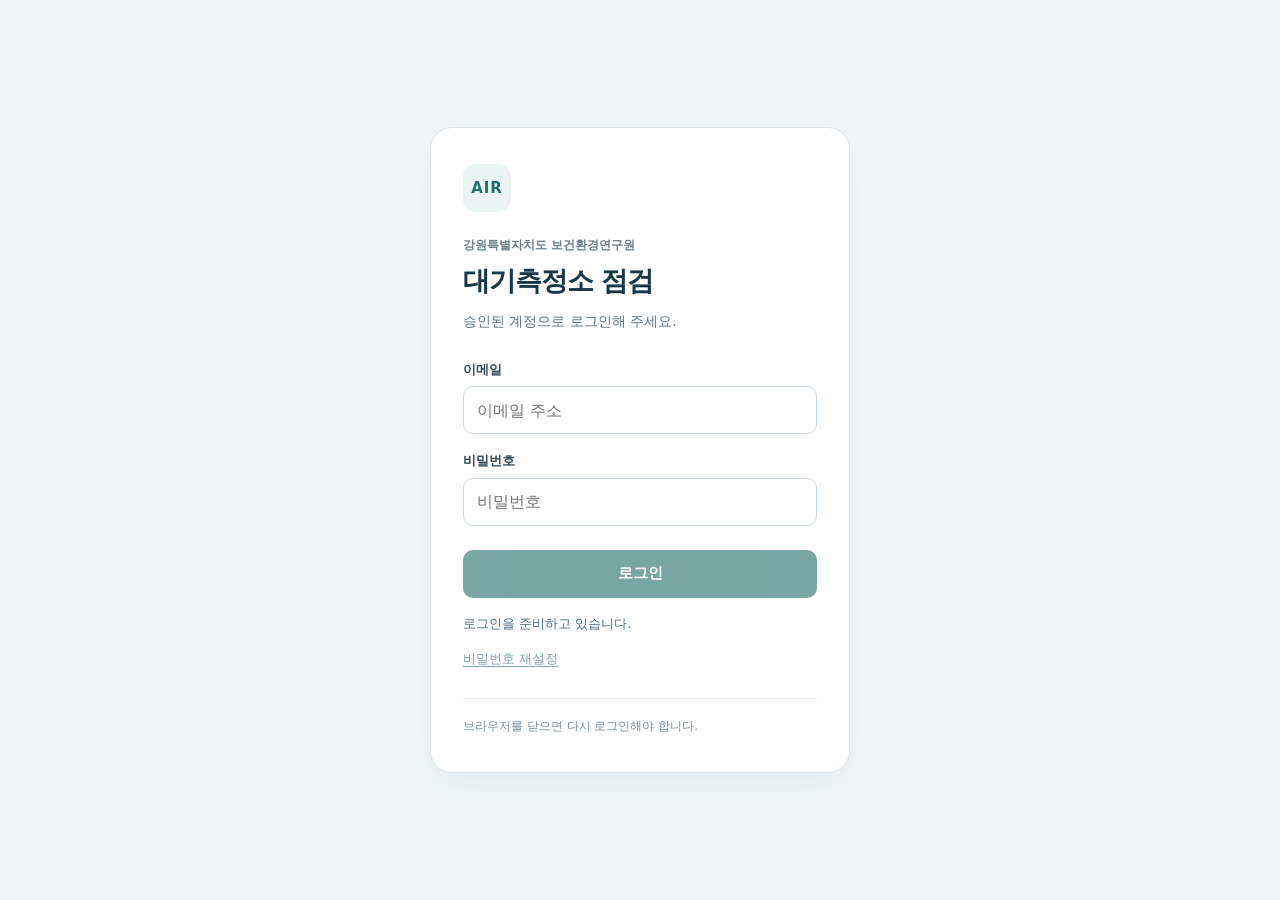
==== commit fb0b7c0d: "Add files via upload" ====
--- a/admin.html
+++ b/admin.html
@@ -298,6 +298,14 @@
 /* ===== GAS ROW ===== */
 .gas-row{display:flex;align-items:center;gap:7px;padding:6px 14px 6px 32px;border-bottom:1px solid #F5F8FC}
 .gas-row:last-child{border-bottom:none}
+.gas-item{border-bottom:1px solid #e8eef5;padding-bottom:5px}
+.gas-item:last-child{border-bottom:none}
+.gas-item.ng-highlight{background:#fff7f5}
+.gas-item .gas-row{border-bottom:0}
+.gas-note{padding:0 14px 6px 32px}
+.gas-note .note-input{width:100%;min-height:38px;resize:vertical}
+.gas-common-label{display:block;font-size:11px;color:#64748b;margin:6px 0 4px}
+@media(max-width:430px){.gas-note{padding-left:14px}}
 .gas-label{font-size:12px;font-weight:800;color:var(--blue2);min-width:28px}
 .gas-input{border:1px solid var(--border);border-radius:8px;padding:5px 8px;font-size:12px;font-family:inherit;width:82px;color:var(--text);background:#FAFCFF;outline:none}
 .gas-unit{font-size:11px;color:var(--muted)}
@@ -1540,8 +1548,59 @@
 #check-sections .photometer-attention .photometer-item-hint{color:#85510B;font-weight:700;}
 @media print{.photometer-notice,.photometer-item-hint{display:none!important;}}
 </style>
+<script src="https://www.gstatic.com/firebasejs/9.23.0/firebase-auth-compat.js"></script>
+<style>#daegi-app-shell[hidden],#daegi-login[hidden],#daegi-account[hidden],#daegi-login-signout[hidden]{display:none!important}
+html:not(.daegi-auth-ready) body>:not(#daegi-login){display:none!important}
+.daegi-login{box-sizing:border-box;min-height:100dvh;min-height:100vh;display:flex;align-items:center;justify-content:center;padding:32px 20px;background:#f2f6f8;color:#203749;font-family:system-ui,-apple-system,"Noto Sans KR","Malgun Gothic",sans-serif}
+.daegi-login *{box-sizing:border-box}
+.daegi-login-card{width:100%;max-width:420px;padding:36px 32px;border:1px solid #dde6eb;border-radius:22px;background:#fff;box-shadow:0 12px 42px #183c5310}
+.daegi-login-mark{display:flex;width:48px;height:48px;align-items:center;justify-content:center;border-radius:14px;background:#e9f4f3;color:#1f726b;font-size:15px;font-weight:800;letter-spacing:1px;margin-bottom:24px}
+.daegi-login-office{margin:0 0 7px;font-size:12px;line-height:1.6;color:#68808e;font-weight:600}
+.daegi-login h1{font-size:27px;line-height:1.4;letter-spacing:-1px;margin:0;color:#183749;font-weight:800}
+.daegi-login-intro{margin:10px 0 26px;font-size:14px;line-height:1.7;color:#607584}
+.daegi-login label{display:block;margin:17px 0 7px;font-size:13px;font-weight:700;color:#334c5b}
+.daegi-login input{display:block;width:100%;height:48px;padding:0 13px;border:1px solid #cbd8e0;border-radius:10px;background:#fff;color:#193747;font-family:inherit;font-size:16px;outline:none}
+.daegi-login input:focus{border-color:#23796e;box-shadow:0 0 0 3px #23796e18}
+.daegi-login-submit{display:block;width:100%;height:48px;margin:24px 0 0;border:0;border-radius:10px;background:#206d66;color:white;font-family:inherit;font-size:15px;font-weight:700;cursor:pointer}
+.daegi-login-submit:hover{background:#185d57}
+.daegi-login button:disabled{opacity:.6;cursor:wait}
+.daegi-login-status{min-height:22px;margin:15px 0 0;color:#536d7c;font-size:13px;line-height:1.7;overflow-wrap:anywhere}
+.daegi-login-status.is-error{color:#b33c34}
+.daegi-login-link{padding:8px 0;border:0;background:transparent;color:#386b75;font-family:inherit;font-size:13px;text-decoration:underline;text-underline-offset:3px;cursor:pointer;margin:2px 14px 0 0}
+.daegi-login-note{border-top:1px solid #edf1f4;padding-top:17px;margin:17px 0 0;color:#7b8d99;font-size:12px;line-height:1.7}
+.daegi-account{position:relative;display:flex;align-items:center;justify-content:flex-end;gap:8px;padding:6px 16px;background:#fffffff2;border:1px solid #d4e0e5;border-radius:0;color:#415d69;font:12px/1.4 system-ui,-apple-system,"Malgun Gothic",sans-serif;box-shadow:0 2px 8px #1632430a}
+.daegi-account button{border:0;border-radius:6px;background:#edf3f5;color:#34535f;font:inherit;padding:5px 8px;cursor:pointer}
+@media(max-width:480px){.daegi-login{padding:22px 16px}.daegi-login-card{padding:30px 24px}.daegi-login h1{font-size:25px}.daegi-account{padding:6px 12px}}
+@media print{#daegi-login,#daegi-account{display:none!important}}
+</style>
 </head>
 <body>
+<section id="daegi-login" class="daegi-login" aria-labelledby="daegi-login-title">
+  <div class="daegi-login-card">
+    <div class="daegi-login-mark" aria-hidden="true">AIR</div>
+    <p class="daegi-login-office">강원특별자치도 보건환경연구원</p>
+    <h1 id="daegi-login-title">대기측정소 점검</h1>
+    <p class="daegi-login-intro">승인된 계정으로 로그인해 주세요.</p>
+    <form id="daegi-login-form">
+      <label for="daegi-login-email">이메일</label>
+      <input id="daegi-login-email" name="email" type="email" autocomplete="username" inputmode="email" autocapitalize="none" spellcheck="false" required placeholder="이메일 주소">
+      <label for="daegi-login-password">비밀번호</label>
+      <input id="daegi-login-password" name="password" type="password" autocomplete="current-password" required placeholder="비밀번호">
+      <button id="daegi-login-submit" class="daegi-login-submit" type="submit" disabled>로그인</button>
+    </form>
+    <p id="daegi-login-status" class="daegi-login-status" role="status" aria-live="polite">로그인을 준비하고 있습니다.</p>
+    <button id="daegi-password-reset" class="daegi-login-link" type="button" disabled>비밀번호 재설정</button>
+    <button id="daegi-login-signout" class="daegi-login-link" type="button" hidden>다른 계정으로 로그인</button>
+    <p class="daegi-login-note">브라우저를 닫으면 다시 로그인해야 합니다.</p>
+  </div>
+</section>
+<div id="daegi-account" class="daegi-account" hidden>
+  <span id="daegi-account-label"></span>
+  <button id="daegi-signout-button" type="button">로그아웃</button>
+</div>
+
+<div id="daegi-app-shell" hidden>
+
 
 <!-- APP BAR -->
 <div class="app-bar">
@@ -1956,7 +2015,7 @@
 </div>
 
 <div class="toast-msg" id="el-toast"></div>
-<script>
+<script type="text/daegi-app">
 /* =====================================================
    DATA
 ===================================================== */
@@ -2015,7 +2074,7 @@
   {n:"⑦", t:"미세먼지(PM-2.5) 연속자동측정기 정도검사 유효기간", eq:"PM-2.5"},
   {n:"⑧", t:"미세먼지 기준시료채취기(PM-10용) 정도검사 유효기간", na:true},
   {n:"⑨", t:"초미세먼지 기준시료채취기(PM-2.5용) 정도검사 유효기간", na:true},
-  {n:"⑩", t:"Calibrator(교정기) 일반시험 유효기간 ※ 1회 이상/2년", off:"전면 Offset·Slope 부착 여부 (대상: UV Photometer가 장착된 Calibrator)", offtype:"calibrator"},
+  {n:"⑩", t:"Calibrator(교정기) 일반시험 유효기간 ※ 1회 이상/2년", na:true, off:"전면 Offset·Slope 부착 여부 (대상: UV Photometer가 장착된 Calibrator)", offtype:"calibrator"},
   {n:"⑪", t:"기상측기(풍향, 풍속, 기온, 습도) 유효기간 ※ 1회/3년"}
 ];
 
@@ -2069,9 +2128,27 @@
   });
   return rows;
 }
+// Completed records from earlier saves can retain a signature without confirmation metadata.
+// Accept only an absent version; explicit null or a different version still requires confirmation.
+function hasSavedConfirmation(data, workflow) {
+  var sign=data&&data.signatures&&data.signatures.cf;
+  if(typeof sign!=='string'||!sign.trim())return false;
+  if(!workflow)return true;
+  if(workflow.phase!=='completed'&&workflow.phase!=='confirmed')return false;
+  if(Object.prototype.hasOwnProperty.call(workflow,'confirmedVersion')){
+    return workflow.confirmedVersion!=null&&workflow.confirmedVersion===workflow.contentVersion;
+  }
+  return true;
+}
+
 function evaluationItem(rid) {
   var sid=String(rid).split('_')[0], items={sec1:SEC1,sec2:SEC2,sec3:SEC3}[sid]||[];
-  return evaluationItems(items,sid).find(function(item){return item.id===rid;})||{};
+  var rows=evaluationItems(items,sid),gas=String(rid).match(/^(sec[123]_\d+)_gas_(\d+)$/);
+  if(gas){
+    var group=rows.find(function(item){return item.id===gas[1];}),index=Number(gas[2]);
+    if(group&&group.g&&group.g[index])return {id:rid,gasParentId:group.id,gasIndex:index,n:group.n,t:group.t+' · '+group.g[index],nodate:true,na:true};
+  }
+  return rows.find(function(item){return item.id===rid;})||{};
 }
 function equivalenceStatusLabel(status) {
   return status==='ing'?'점검중':status==='none'?'미실시':'';
@@ -2250,7 +2327,7 @@
     if (copy.data) delete copy.data.signatures;
     return copy;
   });
-  try { localStorage.setItem(LS_SAVED, JSON.stringify(forStorage)); return; } catch(e){}
+  try { DaegiAuth.storage.setItem(LS_SAVED, JSON.stringify(forStorage)); return; } catch(e){}
   /* 1단계: 업로드 전(base64) 사진만 제외 — URL 사진은 유지 */
   try {
     var st1 = forStorage.map(function(f){
@@ -2261,12 +2338,12 @@
       });
       return cp;
     });
-    localStorage.setItem(LS_SAVED, JSON.stringify(st1)); return;
+    DaegiAuth.storage.setItem(LS_SAVED, JSON.stringify(st1)); return;
   } catch(e){}
   /* 2단계: 사진 전체 제외 (클라우드에는 보존) */
   try {
     var st2 = forStorage.map(function(f){ var cp=JSON.parse(JSON.stringify(f)); delete cp.photos; return cp; });
-    localStorage.setItem(LS_SAVED, JSON.stringify(st2));
+    DaegiAuth.storage.setItem(LS_SAVED, JSON.stringify(st2));
   } catch(e2){ showToast('⚠️ 저장 공간 부족 — 앱 데이터를 삭제하지 말고 연결 후 다시 저장해 주세요'); }
 }
 
@@ -2276,6 +2353,8 @@
 }
 
 function initFirebase() {
+  if(!window.DaegiDB||!DaegiDB.active()||window.__daegiDataStarted)return;
+  window.__daegiDataStarted=true;
   try {
     if (typeof firebase === 'undefined') {
       console.warn('Firebase SDK 로드 실패');
@@ -2291,7 +2370,7 @@
     window.addEventListener('online', function(){ setTimeout(retryPendingSaves, 1500); });
 
     /* 설정 실시간 동기화 */
-    fbDB.ref('settings').on('value', function(snap) {
+    DaegiDB.settings().on('value', function(snap) {
       var data = snap.val();
       if (data) {
         if (data.inspectors) {
@@ -2305,7 +2384,7 @@
           delete data.cfName; delete data.cfRank; delete data.cfOrg; delete data.cfSignature;
         }
         mergeLoadedSettings(data);
-        localStorage.setItem('daegi_settings_v1', JSON.stringify(SETTINGS));
+        DaegiAuth.storage.setItem('daegi_settings_v1', JSON.stringify(SETTINGS));
         renderSettingsUI();
         populateInspectorSelects();
       }
@@ -2314,7 +2393,7 @@
     /* 저장된 점검표 실시간 동기화 */
     /* 서명 별도 경로 실시간 동기화 */
     /* saved_forms 리스너 — 서명 포함 전체 데이터 수신 */
-    fbDB.ref('saved_forms').on('value', function(snap) {
+    DaegiDB.forms().on('value', function(snap) {
       var data = snap.val();
       ConcurrentSave.pruneRemote(data||{});
       if (data) {
@@ -2546,7 +2625,7 @@
 
 function loadSettings() {
   try {
-    var s = localStorage.getItem('daegi_settings_v1');
+    var s = DaegiAuth.storage.getItem('daegi_settings_v1');
     if (s) {
       var parsed = JSON.parse(s);
       if (parsed.inspectors) {
@@ -2563,17 +2642,17 @@
       mergeLoadedSettings(parsed);
     }
   } catch(e){}
-  try { localStorage.setItem('daegi_settings_v1', JSON.stringify(SETTINGS)); } catch(e){}
+  try { DaegiAuth.storage.setItem('daegi_settings_v1', JSON.stringify(SETTINGS)); } catch(e){}
   /* Firebase에서 설정 불러오기 (있으면 덮어쓰기) */
   if (fbDB) {
-    fbDB.ref('settings').once('value', function(snap) {
+    DaegiDB.settings().once('value', function(snap) {
       var data = snap.val();
       if (data) {
         if (data.inspectors && typeof data.inspectors[0] === 'string') {
           data.inspectors = data.inspectors.map(function(n){ return {name:n, rank:''}; });
         }
         mergeLoadedSettings(data);
-        localStorage.setItem('daegi_settings_v1', JSON.stringify(SETTINGS));
+        DaegiAuth.storage.setItem('daegi_settings_v1', JSON.stringify(SETTINGS));
         renderSettingsUI();
         populateInspectorSelects();
       }
@@ -2588,7 +2667,7 @@
   SETTINGS.flow1max = parseFloat(document.getElementById('flow1-max').value) || 16.87;
   SETTINGS.flow2min = parseFloat(document.getElementById('flow2-min').value) || 16.52;
   SETTINGS.flow2max = parseFloat(document.getElementById('flow2-max').value) || 17.19;
-  localStorage.setItem('daegi_settings_v1', JSON.stringify(SETTINGS));
+  DaegiAuth.storage.setItem('daegi_settings_v1', JSON.stringify(SETTINGS));
   /* Firebase에도 저장 */
   if (fbDB) {
     fbDB.ref('settings').set(SETTINGS)
@@ -2673,7 +2752,7 @@
   var role = roleSel ? roleSel.value : 'inspector';
   if (!name) { showToast('이름을 입력해 주세요'); return; }
   SETTINGS.inspectors.push({name:name, rank:rank, org:org, role:role, signature:null});
-  localStorage.setItem('daegi_settings_v1', JSON.stringify(SETTINGS));
+  DaegiAuth.storage.setItem('daegi_settings_v1', JSON.stringify(SETTINGS));
   if (fbDB) fbDB.ref('settings').set(SETTINGS);
   nameInp.value = ''; if(rankInp) rankInp.value=''; if(orgInp) orgInp.value='';
   renderInspectorCards();
@@ -2683,7 +2762,7 @@
 
 function removeInspector(idx) {
   SETTINGS.inspectors.splice(idx, 1);
-  localStorage.setItem('daegi_settings_v1', JSON.stringify(SETTINGS));
+  DaegiAuth.storage.setItem('daegi_settings_v1', JSON.stringify(SETTINGS));
   if (fbDB) fbDB.ref('settings').set(SETTINGS);
   renderInspectorCards();
   populateInspectorSelects();
@@ -2713,7 +2792,7 @@
 function clearInspectorSign(idx) {
   if (!SETTINGS.inspectors[idx]) return;
   SETTINGS.inspectors[idx].signature = null;
-  localStorage.setItem('daegi_settings_v1', JSON.stringify(SETTINGS));
+  DaegiAuth.storage.setItem('daegi_settings_v1', JSON.stringify(SETTINGS));
   if (fbDB) fbDB.ref('settings').set(SETTINGS);
   renderInspectorCards();
   showToast('서명이 삭제되었습니다');
@@ -2731,8 +2810,12 @@
   ['m-i1n','m-i2n'].forEach(function(id, si) {
     var sel = document.getElementById(id);
     if (!sel) return;
-    /* 현재 값을 유지하지 않음 — 측정소마다 점검자가 다르므로
-       값 복원은 loadForm → applyMeta 에서만 수행 */
+    // Settings can refresh after a draft has been restored. Keep this form's selection.
+    // loadForm still clears both selectors when switching station or inspection period.
+    var selectedName = sel.value;
+    var rankEl = document.getElementById('m-i'+(si+1)+'r');
+    var selectedOption = sel.options[sel.selectedIndex];
+    var selectedRank = rankEl ? rankEl.value : (selectedOption && selectedOption.dataset.rank || '');
     sel.innerHTML = '<option value="">' + (si===0?'선택':'선택 안함') + '</option>';
     inspOnly.forEach(function(p) {
       var name = typeof p==='object' ? p.name : p;
@@ -2744,6 +2827,14 @@
       opt.dataset.sig = p.signature || '';
       sel.appendChild(opt);
     });
+    if (selectedName) {
+      var kept = Array.from(sel.options).find(function(opt){return opt.value===selectedName;});
+      if (!kept) { kept=document.createElement('option');kept.value=selectedName;sel.appendChild(kept); }
+      kept.dataset.rank=selectedRank;
+      kept.textContent=selectedName+(selectedRank?' ('+selectedRank+')':'');
+      sel.value=selectedName;
+    }
+    // Rebuilding options must not fire onchange or replace any already signed image.
   });
   /* 선택 시 직급·서명 자동입력 */
   ['m-i1n','m-i2n'].forEach(function(id) {
@@ -2998,7 +3089,7 @@
     /* 저장 데이터 로드 */
     loadSavedForms();
     var allSaved = savedForms.length > 0 ? savedForms.slice() : [];
-    try { if (!allSaved.length) allSaved = JSON.parse(localStorage.getItem('daegi_saved_v1')||'[]'); } catch(e){}
+    try { if (!allSaved.length) allSaved = JSON.parse(DaegiAuth.storage.getItem('daegi_saved_v1')||'[]'); } catch(e){}
 
     var saved = allSaved.find(function(f){
       return f.code===code && f.period===currentPeriod && (f.year||2026)===currentYear;
@@ -3143,6 +3234,19 @@
   });
   saveForm();
   showToast('✅ '+count+'개 항목에 적용 완료 (②~⑤·⑦·⑧)');
+}
+
+function buildPhotoZone(rid) {
+  return '<div class="photo-zone" id="photo-zone-'+rid+'" style="display:none;">'+
+    '<div class="photo-zone-label">📷 미흡 사진 첨부</div>'+
+    '<div class="photo-grid" id="photo-grid-'+rid+'"></div>'+
+    '<div style="display:flex;gap:8px;flex-wrap:wrap;">'+
+      '<button type="button" class="photo-add-btn" style="flex:1;min-height:44px;" onclick="triggerPhotoCapture(\''+rid+'\')">📷 사진 촬영</button>'+
+      '<button type="button" class="photo-add-btn" style="flex:1;min-height:44px;" onclick="triggerPhotoAdd(\''+rid+'\')">＋ 갤러리 선택</button>'+
+    '</div>'+
+    '<div style="font-size:11px;color:#64748B;margin:6px 0;">사진은 첨부 후 자동 전송됩니다. 사진을 누르면 휴대폰에도 저장할 수 있습니다.</div>'+
+    '<textarea class="improvement-input" id="improve-'+rid+'" placeholder="개선 요청사항을 입력하세요..."></textarea>'+
+  '</div>';
 }
 
 function buildItem(item, rid) {
@@ -3210,27 +3314,19 @@
       var gid = 'gas-'+gn.replace(/₂/g,'2').replace(/₃/g,'3');
       var gRid = rid+'_gas_'+gi;
       var unit = gn==='CO'?'ppm':'ppb';
-      gasHtml += '<div class="gas-row" id="item-wrap-'+gRid+'">'+
+      gasHtml += '<div class="gas-item" id="item-wrap-'+gRid+'"><div class="gas-row">'+
         '<span class="gas-label">'+gn+'</span>'+
         '<input class="gas-input" type="number" step="0.01" id="'+gid+'" placeholder="측정값">'+
         '<span class="gas-unit">'+unit+'</span>'+
         '<label class="r-btn r-btn-sm" id="rbtn-ok-'+gRid+'" data-rid="'+gRid+'" data-val="양호"><input type="radio" name="'+gRid+'" value="양호">✓ 양호</label>'+
         '<label class="r-btn r-btn-sm" id="rbtn-ng-'+gRid+'" data-rid="'+gRid+'" data-val="미흡"><input type="radio" name="'+gRid+'" value="미흡">✗ 미흡</label>'+
-      '</div>';
+        '<label class="r-btn r-btn-sm" id="rbtn-na-'+gRid+'" data-rid="'+gRid+'" data-val="해당없음"><input type="radio" name="'+gRid+'" value="해당없음">— 해당없음</label>'+
+      '</div><div class="gas-note"><textarea class="note-input" id="note-'+gRid+'" aria-label="'+gn+' 비고" placeholder="'+gn+' 비고 입력..."></textarea></div>'+buildPhotoZone(gRid)+'</div>';
     });
     gasHtml += '</div>';
   }
 
-  var photoHtml = '<div class="photo-zone" id="photo-zone-'+rid+'" style="display:none;">'+
-    '<div class="photo-zone-label">📷 미흡 사진 첨부</div>'+
-    '<div class="photo-grid" id="photo-grid-'+rid+'"></div>'+
-    '<div style="display:flex;gap:8px;flex-wrap:wrap;">'+
-      '<button type="button" class="photo-add-btn" style="flex:1;min-height:44px;" onclick="triggerPhotoCapture(\''+rid+'\')">📷 사진 촬영</button>'+
-      '<button type="button" class="photo-add-btn" style="flex:1;min-height:44px;" onclick="triggerPhotoAdd(\''+rid+'\')">＋ 갤러리 선택</button>'+
-    '</div>'+
-    '<div style="font-size:11px;color:#64748B;margin:6px 0;">사진은 첨부 후 자동 전송됩니다. 사진을 누르면 휴대폰에도 저장할 수 있습니다.</div>'+
-    '<textarea class="improvement-input" id="improve-'+rid+'" placeholder="개선 요청사항을 입력하세요..."></textarea>'+
-  '</div>';
+  var photoHtml = buildPhotoZone(rid);
 
   return '<div class="check-item" id="item-wrap-'+rid+'">'+
     '<div class="item-row">'+
@@ -3248,7 +3344,8 @@
       '</div>'+
     '</div>')+
     '<div style="padding:0 14px 8px;">'+
-      '<textarea class="note-input" id="note-'+rid+'" placeholder="비고 입력..." style="width:100%;height:32px;"></textarea>'+
+      (item.g?'<label class="gas-common-label" for="note-'+rid+'">공통 비고</label>':'')+
+      '<textarea class="note-input" id="note-'+rid+'" placeholder="'+(item.g?'가스 전체에 해당하는 비고 입력...':'비고 입력...')+'" style="width:100%;height:32px;"></textarea>'+
     '</div>'+
     photoHtml+
   '</div>'+
@@ -3287,12 +3384,26 @@
   });
 }
 
+// Preserve shared zero-gas attachments from earlier versions without assigning them to a gas.
+function refreshGasCommonDetails() {
+  var d=formDB[currentCode]||{},radios=d.radios||{},improvements=d.improvements||{};
+  evaluationItems(SEC2,'sec2').forEach(function(item){
+    if(!item.g)return;
+    var zone=document.getElementById('photo-zone-'+item.id);if(!zone)return;
+    var input=document.getElementById('improve-'+item.id),photos=photoDB[item.id]||(d.photos||{})[item.id]||[];
+    var hasCommon=!!(String((input&&input.value)||improvements['improve-'+item.id]||improvements[item.id]||'').trim()||photos.length);
+    var hasBad=item.g.some(function(_,gi){return radios[item.id+'_gas_'+gi]==='미흡';});
+    zone.style.display=hasBad&&hasCommon?'block':'none';
+    var label=zone.querySelector('.photo-zone-label');if(label)label.textContent='기존 공통 개선 요청 · 사진';
+  });
+}
+
 function pickRadio(rid, val, _noToggle) {
   var okBtn = document.getElementById('rbtn-ok-'+rid);
   var ngBtn = document.getElementById('rbtn-ng-'+rid);
   var naBtn = document.getElementById('rbtn-na-'+rid);
   if (!okBtn||!ngBtn) return;
-  // Preserve saved ozone NA values; only the Calibrator Offset row permits new NA choices.
+  // Preserve saved ozone Offset NA values without permitting new ozone NA choices.
   if (!_noToggle && rid==='sec3_4_off' && val==='해당없음') return false;
   var legacyNa=document.getElementById('legacy-na-'+rid);
   if(legacyNa)legacyNa.style.display=val==='해당없음'?'inline':'none';
@@ -3317,11 +3428,12 @@
       {
         var wrap0 = document.getElementById('item-wrap-'+rid);
         if (wrap0) wrap0.classList.remove('ng-highlight');
-        if (!rid.includes('_gas_')) {
+        {
           var zone0 = document.getElementById('photo-zone-'+rid);
           if (zone0) zone0.style.display = 'none';
         }
       }
+      refreshGasCommonDetails();
       updateProgress(); updateCheckProgress();
       return;
     }
@@ -3349,11 +3461,12 @@
   {
     var wrap = document.getElementById('item-wrap-'+rid);
     if (wrap) wrap.classList.toggle('ng-highlight', val==='미흡');
-    if (!rid.includes('_gas_')) {
+    {
       var zone = document.getElementById('photo-zone-'+rid);
       if (zone) zone.style.display = (val==='미흡') ? 'block' : 'none';
     }
   }
+  refreshGasCommonDetails();
   updateProgress();
   updateCheckProgress();
 }
@@ -3508,7 +3621,7 @@
   document.querySelectorAll('.note-input,.validity-input,.gas-input,.improvement-input,.equiv-wrap input').forEach(function(n){ n.value=''; });
   document.querySelectorAll('.photo-zone').forEach(function(z){ z.style.display='none'; });
   document.querySelectorAll('.photo-grid').forEach(function(g){ g.innerHTML=''; });
-  document.querySelectorAll('.check-item').forEach(function(w){ w.classList.remove('ng-highlight'); });
+  document.querySelectorAll('.check-item,.gas-item').forEach(function(w){ w.classList.remove('ng-highlight'); });
   setVal('m-remarks','');
   photoDB = {}; improvementDB = {};
   signatureData = { cf:null, i1:null, i2:null };
@@ -3565,6 +3678,7 @@
       }
     });
   }
+  refreshGasCommonDetails();
   updateProgress();
   } finally { _loadFormBusy = false; }
 }
@@ -3575,7 +3689,7 @@
 var LS_SAVED = 'daegi_saved_v1';
 
 function loadSavedForms() {
-  try { savedForms = JSON.parse(localStorage.getItem(LS_SAVED)||'[]'); }
+  try { savedForms = JSON.parse(DaegiAuth.storage.getItem(LS_SAVED)||'[]'); }
   catch(e){ savedForms=[]; }
   /* 별도 저장된 서명 병합 */
   var allSigs = loadAllSigs();
@@ -3706,7 +3820,7 @@
   }
   syncPeriodSelects();
 }
-document.addEventListener('DOMContentLoaded', rebuildPeriodUI);
+document.addEventListener('daegi:ready', rebuildPeriodUI);
 
 /* 구버전 호환 stubs */
 function toggleListDropdown(){} function toggleSavedDropdown(){}
@@ -4054,7 +4168,7 @@
     var idx = parseInt(currentSignTarget.replace('__inspector_settings_','').replace('__',''));
     if (!isNaN(idx) && SETTINGS.inspectors[idx]) {
       SETTINGS.inspectors[idx].signature = null;
-      localStorage.setItem('daegi_settings_v1', JSON.stringify(SETTINGS));
+      DaegiAuth.storage.setItem('daegi_settings_v1', JSON.stringify(SETTINGS));
       if (fbDB) fbDB.ref('settings').set(SETTINGS);
       renderInspectorCards();
       closeSignModal();
@@ -4077,7 +4191,7 @@
     var idx = parseInt(currentSignTarget.replace('__inspector_settings_','').replace('__',''));
     if (!isNaN(idx) && SETTINGS.inspectors[idx]) {
       SETTINGS.inspectors[idx].signature = svgStr;
-      localStorage.setItem('daegi_settings_v1', JSON.stringify(SETTINGS));
+      DaegiAuth.storage.setItem('daegi_settings_v1', JSON.stringify(SETTINGS));
       if (fbDB) fbDB.ref('settings').set(SETTINGS);
       renderInspectorCards();
       closeSignModal();
@@ -4315,7 +4429,7 @@
   window.renderPhotoGrid=render;window.deletePhoto=remove;window.viewPhoto=view;window.closePhotoView=close;
   window.savePhotoToPhone=saveToPhone;window.downloadPhotoFile=download;
   window.PhotoAttachments={encode:encode,receive:receive,isProcessing:function(){return processing;}};
-  document.addEventListener('DOMContentLoaded',function(){
+  document.addEventListener('daegi:ready',function(){
     ['photo-file-input','photo-camera-input'].forEach(function(id){document.getElementById(id).addEventListener('change',receive);});
   });
   window.addEventListener('beforeunload',function(e){if(processing||unsavedPhoto){e.preventDefault();e.returnValue='';}});
@@ -4357,7 +4471,7 @@
 }
 window.addEventListener('online', updateNetStatus);
 window.addEventListener('offline', updateNetStatus);
-document.addEventListener('DOMContentLoaded', updateNetStatus);
+document.addEventListener('daegi:ready', updateNetStatus);
 
 /* ── 공통 확인 팝업 ── */
 function appConfirm(msg, okLabel, onOk, danger) {
@@ -4391,7 +4505,7 @@
 
 /* 관리자용 추천 경로: 이 HTML 안에 지도·경로 자료 포함 */
 
-document.addEventListener('DOMContentLoaded', function(){ setTimeout(function(){ renderHomeDashboard(); }, 300); });
+document.addEventListener('daegi:ready', function(){ setTimeout(function(){ renderHomeDashboard(); }, 300); });
 
 /* ── 홈 대시보드: 반기 진행 현황 ── */
 var IS_USER_APP = false;
@@ -4436,32 +4550,32 @@
 /* 서명 별도 저장 — savedForms와 분리해서 localStorage 용량 초과 방지 */
 function saveSigs(id, sigs) {
   try {
-    var all = JSON.parse(localStorage.getItem(LS_SIGS)||'{}');
+    var all = JSON.parse(DaegiAuth.storage.getItem(LS_SIGS)||'{}');
     if (sigs && (sigs.cf || sigs.i1 || sigs.i2)) {
       all[id] = sigs;
     } else {
       delete all[id];
     }
-    localStorage.setItem(LS_SIGS, JSON.stringify(all));
+    DaegiAuth.storage.setItem(LS_SIGS, JSON.stringify(all));
   } catch(e){ console.warn('서명 저장 실패:', e); }
 }
 
 function loadSigs(id) {
   try {
-    var all = JSON.parse(localStorage.getItem(LS_SIGS)||'{}');
+    var all = JSON.parse(DaegiAuth.storage.getItem(LS_SIGS)||'{}');
     return all[id] || null;
   } catch(e){ return null; }
 }
 
 function loadAllSigs() {
-  try { return JSON.parse(localStorage.getItem(LS_SIGS)||'{}'); } catch(e){ return {}; }
+  try { return JSON.parse(DaegiAuth.storage.getItem(LS_SIGS)||'{}'); } catch(e){ return {}; }
 }
 function persistSave() {
-  try { localStorage.setItem(LS_KEY, JSON.stringify(formDB)); } catch(e){}
+  try { DaegiAuth.storage.setItem(LS_KEY, JSON.stringify(formDB)); } catch(e){}
 }
 function persistLoad() {
   try {
-    var r = localStorage.getItem(LS_KEY);
+    var r = DaegiAuth.storage.getItem(LS_KEY);
     if (!r) return;
     var loaded = JSON.parse(r);
     /* 오염 데이터 정제: meta에서 점검자/확인자 정보 제거 */
@@ -4575,6 +4689,8 @@
       else tally((d.radios||{})[iid]||'');
     });
   });
+
+  function reportText(value) { return String(value==null?'':value).replace(/&/g,'&amp;').replace(/</g,'&lt;').replace(/>/g,'&gt;').replace(/"/g,'&quot;').replace(/'/g,'&#39;').replace(/\n/g,'<br>'); }
 
   function badge(val) {
     if(val==='양호')    return '<span style="color:'+GREEN+';font-weight:800;font-size:11px;letter-spacing:1px;">양 호</span>';
@@ -4667,11 +4783,13 @@
       if(item.g){
         var gasCount=item.g.length;
         var gasTitleTxt='<span style="font-weight:700;color:#111827;">'+item.t+'</span>'+(item.s?'<br><span style="font-size:9px;color:#64748B;font-weight:400;">'+item.s+'</span>':'');
+        if(note) gasTitleTxt+='<br><span style="font-size:9px;color:#64748B;font-weight:400;">공통 비고: '+reportText(note)+'</span>';
         item.g.forEach(function(gn,gi){
           var gid='gas-'+gn.replace(/₂/g,'2').replace(/₃/g,'3');
           var gRid=iid+'_gas_'+gi;
           var gv=(d.notes||{})[gid]||'';
           var gRes=(d.radios||{})[gRid]||'';
+          var gNote=evaluationDetail({id:gRid},d).note;
           var unit=gn==='CO'?'ppm':'ppb';
           var isGNg=gRes==='미흡';
           var gbg=isGNg?NG_ROW:'#FFFFFF';
@@ -4682,7 +4800,7 @@
           }
           rows+='<td style="height:31px;padding:4px;'+bd+'text-align:center;vertical-align:middle;font-size:10.5px;font-weight:700;color:'+NAVY+';background:'+gbg+';">'+gn+'</td>';
           rows+='<td style="height:31px;padding:3px 4px;'+bd+'text-align:center;vertical-align:middle;background:'+gbg+';">'+badge(gRes)+'</td>';
-          rows+='<td style="height:31px;padding:4px 7px;'+bd+'font-size:11px;vertical-align:middle;background:'+gbg+';">'+(gv?'<b style="color:'+(isGNg?RED:'#111827')+';">'+gv+' '+unit+'</b>':'')+'</td>';
+          rows+='<td style="height:31px;padding:4px 7px;'+bd+'font-size:11px;vertical-align:middle;background:'+gbg+';">'+(gv?'<b style="color:'+(isGNg?RED:'#111827')+';">'+reportText(gv)+' '+unit+'</b>':'')+(gNote?(gv?'<br>':'')+reportText(gNote):'')+'</td>';
           rows+='</tr>';
         });
         continue;
@@ -4772,22 +4890,27 @@
       var parentImp=detail.request;
       var parentNote=detail.note;
       var parentNg=((d.radios||{})[iid]||'')==='미흡';
-      if(parentNg){
+      if(!item.g&&parentNg){
         ngItems.push({label:sd.label+' - '+item.n, text:item.t, note:parentNote,
           improvement:parentImp, photos:parentPhotos});
       }
-      /* 표준가스 개별 미흡도 별첨에 포함 */
+      /* 가스별 자료는 해당 가스에만 연결하고, 이전 공통 자료는 한 번만 표시합니다. */
       if(item.g){
+        var gasResults=item.g.map(function(gn,gi){return (d.radios||{})[iid+'_gas_'+gi];});
+        var sharedRelevant=gasResults.indexOf('미흡')>=0||(!gasResults.every(function(v){return v==='양호'||v==='해당없음';})&&!!(parentImp||parentPhotos.length));
+        if(sharedRelevant&&(parentNote||parentImp||parentPhotos.length)){
+          ngItems.push({label:sd.label+' - '+item.n,text:item.t+' · 공통 기록',note:parentNote,improvement:parentImp,photos:parentPhotos});
+        }
         item.g.forEach(function(gn,gi){
-          var gRid=iid+'_gas_'+gi;
-          if(((d.radios||{})[gRid]||'')==='미흡'){
+          var gRid=iid+'_gas_'+gi,gDetail=evaluationDetail({id:gRid},d),gResult=(d.radios||{})[gRid];
+          if(gResult==='미흡'||(gResult!=='양호'&&gResult!=='해당없음'&&(gDetail.request||gDetail.photos.length))){
             var gid='gas-'+gn.replace(/₂/g,'2').replace(/₃/g,'3');
             var gv=(d.notes||{})[gid]||'';
             var unit=gn==='CO'?'ppm':'ppb';
-            ngItems.push({label:sd.label+' - '+item.n, text:item.t+' — '+gn+' 미흡',
-              note:(gv?('측정값 '+gv+' '+unit):'')||parentNote,
-              improvement:parentImp,
-              photos:parentNg?[]:parentPhotos});
+            ngItems.push({label:sd.label+' - '+item.n, text:item.t+' · '+gn+(gResult==='미흡'?' 미흡':''),
+              note:[gv?('측정값 '+gv+' '+unit):'',gDetail.note].filter(Boolean).join('\n'),
+              improvement:gDetail.request,
+              photos:gDetail.photos});
           }
         });
       }
@@ -4823,9 +4946,9 @@
     /* 내용 */
     b+='<div style="flex:1;padding:10px 14px;">';
     b+='<div style="font-size:10px;color:#64748B;font-weight:700;margin-bottom:3px;">점검 시 비고</div>';
-    b+='<div style="font-size:11px;color:'+TXT+';line-height:1.7;margin-bottom:10px;">'+(ng.note||'<span style="color:#C4CBD4;">─</span>')+'</div>';
+    b+='<div style="font-size:11px;color:'+TXT+';line-height:1.7;margin-bottom:10px;">'+(ng.note?reportText(ng.note):'<span style="color:#C4CBD4;">─</span>')+'</div>';
     b+='<div style="font-size:10px;color:#64748B;font-weight:700;margin-bottom:3px;">개선 요청사항</div>';
-    b+='<div style="font-size:11px;color:'+TXT+';line-height:1.7;font-weight:'+(ng.improvement?'600':'400')+';">'+(ng.improvement||'<span style="color:#C4CBD4;">─</span>')+'</div>';
+    b+='<div style="font-size:11px;color:'+TXT+';line-height:1.7;font-weight:'+(ng.improvement?'600':'400')+';">'+(ng.improvement?reportText(ng.improvement):'<span style="color:#C4CBD4;">─</span>')+'</div>';
     b+='</div></div></div>';
     return b;
   }
@@ -4977,7 +5100,7 @@
   deferredPrompt.userChoice.then(function(){ deferredPrompt=null; document.getElementById('install-banner').style.display='none'; });
 }
 if('serviceWorker' in navigator){
-  window.addEventListener('load',function(){
+  document.addEventListener('daegi:ready',function(){
     navigator.serviceWorker.register('./sw.js',{scope:'./'})
       .then(function(r){console.log('SW:',r.scope);}).catch(function(e){console.warn(e);});
   });
@@ -4986,7 +5109,7 @@
 /* =====================================================
    INIT
 ===================================================== */
-document.addEventListener('DOMContentLoaded', function() {
+document.addEventListener('daegi:ready', function() {
   initFirebase();
   persistLoad();
   loadSavedForms();
@@ -5010,7 +5133,7 @@
 });
 </script>
 <!-- Embedded map data and code: no assets folder required. -->
-<script>
+<script type="text/daegi-app">
 /*
 BSD 2-Clause License
 
@@ -5047,7 +5170,7 @@
 !function(t,e){"object"==typeof exports&&"undefined"!=typeof module?e(exports):"function"==typeof define&&define.amd?define(["exports"],e):e((t="undefined"!=typeof globalThis?globalThis:t||self).leaflet={})}(this,function(t){"use strict";function l(t){for(var e,i,n=1,o=arguments.length;n<o;n++)for(e in i=arguments[n])t[e]=i[e];return t}var R=Object.create||function(t){return N.prototype=t,new N};function N(){}function a(t,e){var i,n=Array.prototype.slice;return t.bind?t.bind.apply(t,n.call(arguments,1)):(i=n.call(arguments,2),function(){return t.apply(e,i.length?i.concat(n.call(arguments)):arguments)})}var D=0;function h(t){return"_leaflet_id"in t||(t._leaflet_id=++D),t._leaflet_id}function j(t,e,i){var n,o,s=function(){n=!1,o&&(r.apply(i,o),o=!1)},r=function(){n?o=arguments:(t.apply(i,arguments),setTimeout(s,e),n=!0)};return r}function H(t,e,i){var n=e[1],e=e[0],o=n-e;return t===n&&i?t:((t-e)%o+o)%o+e}function u(){return!1}function i(t,e){return!1===e?t:(e=Math.pow(10,void 0===e?6:e),Math.round(t*e)/e)}function W(t){return t.trim?t.trim():t.replace(/^\s+|\s+$/g,"")}function F(t){return W(t).split(/\s+/)}function c(t,e){for(var i in Object.prototype.hasOwnProperty.call(t,"options")||(t.options=t.options?R(t.options):{}),e)t.options[i]=e[i];return t.options}function U(t,e,i){var n,o=[];for(n in t)o.push(encodeURIComponent(i?n.toUpperCase():n)+"="+encodeURIComponent(t[n]));return(e&&-1!==e.indexOf("?")?"&":"?")+o.join("&")}var V=/\{ *([\w_ -]+) *\}/g;function q(t,i){return t.replace(V,function(t,e){e=i[e];if(void 0===e)throw new Error("No value provided for variable "+t);return e="function"==typeof e?e(i):e})}var d=Array.isArray||function(t){return"[object Array]"===Object.prototype.toString.call(t)};function G(t,e){for(var i=0;i<t.length;i++)if(t[i]===e)return i;return-1}var K="[data-uri]";function Y(t){return window["webkit"+t]||window["moz"+t]||window["ms"+t]}var X=0;function J(t){var e=+new Date,i=Math.max(0,16-(e-X));return X=e+i,window.setTimeout(t,i)}var $=window.requestAnimationFrame||Y("RequestAnimationFrame")||J,Q=window.cancelAnimationFrame||Y("CancelAnimationFrame")||Y("CancelRequestAnimationFrame")||function(t){window.clearTimeout(t)};function x(t,e,i){if(!i||$!==J)return $.call(window,a(t,e));t.call(e)}function r(t){t&&Q.call(window,t)}var tt={__proto__:null,extend:l,create:R,bind:a,get lastId(){return D},stamp:h,throttle:j,wrapNum:H,falseFn:u,formatNum:i,trim:W,splitWords:F,setOptions:c,getParamString:U,template:q,isArray:d,indexOf:G,emptyImageUrl:K,requestFn:$,cancelFn:Q,requestAnimFrame:x,cancelAnimFrame:r};function et(){}et.extend=function(t){function e(){c(this),this.initialize&&this.initialize.apply(this,arguments),this.callInitHooks()}var i,n=e.__super__=this.prototype,o=R(n);for(i in(o.constructor=e).prototype=o,this)Object.prototype.hasOwnProperty.call(this,i)&&"prototype"!==i&&"__super__"!==i&&(e[i]=this[i]);if(t.statics&&l(e,t.statics),t.includes){var s=t.includes;if("undefined"!=typeof L&&L&&L.Mixin){s=d(s)?s:[s];for(var r=0;r<s.length;r++)s[r]===L.Mixin.Events&&console.warn("Deprecated include of L.Mixin.Events: this property will be removed in future releases, please inherit from L.Evented instead.",(new Error).stack)}l.apply(null,[o].concat(t.includes))}return l(o,t),delete o.statics,delete o.includes,o.options&&(o.options=n.options?R(n.options):{},l(o.options,t.options)),o._initHooks=[],o.callInitHooks=function(){if(!this._initHooksCalled){n.callInitHooks&&n.callInitHooks.call(this),this._initHooksCalled=!0;for(var t=0,e=o._initHooks.length;t<e;t++)o._initHooks[t].call(this)}},e},et.include=function(t){var e=this.prototype.options;return l(this.prototype,t),t.options&&(this.prototype.options=e,this.mergeOptions(t.options)),this},et.mergeOptions=function(t){return l(this.prototype.options,t),this},et.addInitHook=function(t){var e=Array.prototype.slice.call(arguments,1),i="function"==typeof t?t:function(){this[t].apply(this,e)};return this.prototype._initHooks=this.prototype._initHooks||[],this.prototype._initHooks.push(i),this};var e={on:function(t,e,i){if("object"==typeof t)for(var n in t)this._on(n,t[n],e);else for(var o=0,s=(t=F(t)).length;o<s;o++)this._on(t[o],e,i);return this},off:function(t,e,i){if(arguments.length)if("object"==typeof t)for(var n in t)this._off(n,t[n],e);else{t=F(t);for(var o=1===arguments.length,s=0,r=t.length;s<r;s++)o?this._off(t[s]):this._off(t[s],e,i)}else delete this._events;return this},_on:function(t,e,i,n){"function"!=typeof e?console.warn("wrong listener type: "+typeof e):!1===this._listens(t,e,i)&&(e={fn:e,ctx:i=i===this?void 0:i},n&&(e.once=!0),this._events=this._events||{},this._events[t]=this._events[t]||[],this._events[t].push(e))},_off:function(t,e,i){var n,o,s;if(this._events&&(n=this._events[t]))if(1===arguments.length){if(this._firingCount)for(o=0,s=n.length;o<s;o++)n[o].fn=u;delete this._events[t]}else"function"!=typeof e?console.warn("wrong listener type: "+typeof e):!1!==(e=this._listens(t,e,i))&&(i=n[e],this._firingCount&&(i.fn=u,this._events[t]=n=n.slice()),n.splice(e,1))},fire:function(t,e,i){if(this.listens(t,i)){var n=l({},e,{type:t,target:this,sourceTarget:e&&e.sourceTarget||this});if(this._events){var o=this._events[t];if(o){this._firingCount=this._firingCount+1||1;for(var s=0,r=o.length;s<r;s++){var a=o[s],h=a.fn;a.once&&this.off(t,h,a.ctx),h.call(a.ctx||this,n)}this._firingCount--}}i&&this._propagateEvent(n)}return this},listens:function(t,e,i,n){"string"!=typeof t&&console.warn('"string" type argument expected');var o=e,s=("function"!=typeof e&&(n=!!e,i=o=void 0),this._events&&this._events[t]);if(s&&s.length&&!1!==this._listens(t,o,i))return!0;if(n)for(var r in this._eventParents)if(this._eventParents[r].listens(t,e,i,n))return!0;return!1},_listens:function(t,e,i){if(this._events){var n=this._events[t]||[];if(!e)return!!n.length;i===this&&(i=void 0);for(var o=0,s=n.length;o<s;o++)if(n[o].fn===e&&n[o].ctx===i)return o}return!1},once:function(t,e,i){if("object"==typeof t)for(var n in t)this._on(n,t[n],e,!0);else for(var o=0,s=(t=F(t)).length;o<s;o++)this._on(t[o],e,i,!0);return this},addEventParent:function(t){return this._eventParents=this._eventParents||{},this._eventParents[h(t)]=t,this},removeEventParent:function(t){return this._eventParents&&delete this._eventParents[h(t)],this},_propagateEvent:function(t){for(var e in this._eventParents)this._eventParents[e].fire(t.type,l({layer:t.target,propagatedFrom:t.target},t),!0)}},it=(e.addEventListener=e.on,e.removeEventListener=e.clearAllEventListeners=e.off,e.addOneTimeEventListener=e.once,e.fireEvent=e.fire,e.hasEventListeners=e.listens,et.extend(e));function p(t,e,i){this.x=i?Math.round(t):t,this.y=i?Math.round(e):e}var nt=Math.trunc||function(t){return 0<t?Math.floor(t):Math.ceil(t)};function m(t,e,i){return t instanceof p?t:d(t)?new p(t[0],t[1]):null==t?t:"object"==typeof t&&"x"in t&&"y"in t?new p(t.x,t.y):new p(t,e,i)}function f(t,e){if(t)for(var i=e?[t,e]:t,n=0,o=i.length;n<o;n++)this.extend(i[n])}function _(t,e){return!t||t instanceof f?t:new f(t,e)}function s(t,e){if(t)for(var i=e?[t,e]:t,n=0,o=i.length;n<o;n++)this.extend(i[n])}function g(t,e){return t instanceof s?t:new s(t,e)}function v(t,e,i){if(isNaN(t)||isNaN(e))throw new Error("Invalid LatLng object: ("+t+", "+e+")");this.lat=+t,this.lng=+e,void 0!==i&&(this.alt=+i)}function w(t,e,i){return t instanceof v?t:d(t)&&"object"!=typeof t[0]?3===t.length?new v(t[0],t[1],t[2]):2===t.length?new v(t[0],t[1]):null:null==t?t:"object"==typeof t&&"lat"in t?new v(t.lat,"lng"in t?t.lng:t.lon,t.alt):void 0===e?null:new v(t,e,i)}p.prototype={clone:function(){return new p(this.x,this.y)},add:function(t){return this.clone()._add(m(t))},_add:function(t){return this.x+=t.x,this.y+=t.y,this},subtract:function(t){return this.clone()._subtract(m(t))},_subtract:function(t){return this.x-=t.x,this.y-=t.y,this},divideBy:function(t){return this.clone()._divideBy(t)},_divideBy:function(t){return this.x/=t,this.y/=t,this},multiplyBy:function(t){return this.clone()._multiplyBy(t)},_multiplyBy:function(t){return this.x*=t,this.y*=t,this},scaleBy:function(t){return new p(this.x*t.x,this.y*t.y)},unscaleBy:function(t){return new p(this.x/t.x,this.y/t.y)},round:function(){return this.clone()._round()},_round:function(){return this.x=Math.round(this.x),this.y=Math.round(this.y),this},floor:function(){return this.clone()._floor()},_floor:function(){return this.x=Math.floor(this.x),this.y=Math.floor(this.y),this},ceil:function(){return this.clone()._ceil()},_ceil:function(){return this.x=Math.ceil(this.x),this.y=Math.ceil(this.y),this},trunc:function(){return this.clone()._trunc()},_trunc:function(){return this.x=nt(this.x),this.y=nt(this.y),this},distanceTo:function(t){var e=(t=m(t)).x-this.x,t=t.y-this.y;return Math.sqrt(e*e+t*t)},equals:function(t){return(t=m(t)).x===this.x&&t.y===this.y},contains:function(t){return t=m(t),Math.abs(t.x)<=Math.abs(this.x)&&Math.abs(t.y)<=Math.abs(this.y)},toString:function(){return"Point("+i(this.x)+", "+i(this.y)+")"}},f.prototype={extend:function(t){var e,i;if(t){if(t instanceof p||"number"==typeof t[0]||"x"in t)e=i=m(t);else if(e=(t=_(t)).min,i=t.max,!e||!i)return this;this.min||this.max?(this.min.x=Math.min(e.x,this.min.x),this.max.x=Math.max(i.x,this.max.x),this.min.y=Math.min(e.y,this.min.y),this.max.y=Math.max(i.y,this.max.y)):(this.min=e.clone(),this.max=i.clone())}return this},getCenter:function(t){return m((this.min.x+this.max.x)/2,(this.min.y+this.max.y)/2,t)},getBottomLeft:function(){return m(this.min.x,this.max.y)},getTopRight:function(){return m(this.max.x,this.min.y)},getTopLeft:function(){return this.min},getBottomRight:function(){return this.max},getSize:function(){return this.max.subtract(this.min)},contains:function(t){var e,i;return(t=("number"==typeof t[0]||t instanceof p?m:_)(t))instanceof f?(e=t.min,i=t.max):e=i=t,e.x>=this.min.x&&i.x<=this.max.x&&e.y>=this.min.y&&i.y<=this.max.y},intersects:function(t){t=_(t);var e=this.min,i=this.max,n=t.min,t=t.max,o=t.x>=e.x&&n.x<=i.x,t=t.y>=e.y&&n.y<=i.y;return o&&t},overlaps:function(t){t=_(t);var e=this.min,i=this.max,n=t.min,t=t.max,o=t.x>e.x&&n.x<i.x,t=t.y>e.y&&n.y<i.y;return o&&t},isValid:function(){return!(!this.min||!this.max)},pad:function(t){var e=this.min,i=this.max,n=Math.abs(e.x-i.x)*t,t=Math.abs(e.y-i.y)*t;return _(m(e.x-n,e.y-t),m(i.x+n,i.y+t))},equals:function(t){return!!t&&(t=_(t),this.min.equals(t.getTopLeft())&&this.max.equals(t.getBottomRight()))}},s.prototype={extend:function(t){var e,i,n=this._southWest,o=this._northEast;if(t instanceof v)i=e=t;else{if(!(t instanceof s))return t?this.extend(w(t)||g(t)):this;if(e=t._southWest,i=t._northEast,!e||!i)return this}return n||o?(n.lat=Math.min(e.lat,n.lat),n.lng=Math.min(e.lng,n.lng),o.lat=Math.max(i.lat,o.lat),o.lng=Math.max(i.lng,o.lng)):(this._southWest=new v(e.lat,e.lng),this._northEast=new v(i.lat,i.lng)),this},pad:function(t){var e=this._southWest,i=this._northEast,n=Math.abs(e.lat-i.lat)*t,t=Math.abs(e.lng-i.lng)*t;return new s(new v(e.lat-n,e.lng-t),new v(i.lat+n,i.lng+t))},getCenter:function(){return new v((this._southWest.lat+this._northEast.lat)/2,(this._southWest.lng+this._northEast.lng)/2)},getSouthWest:function(){return this._southWest},getNorthEast:function(){return this._northEast},getNorthWest:function(){return new v(this.getNorth(),this.getWest())},getSouthEast:function(){return new v(this.getSouth(),this.getEast())},getWest:function(){return this._southWest.lng},getSouth:function(){return this._southWest.lat},getEast:function(){return this._northEast.lng},getNorth:function(){return this._northEast.lat},contains:function(t){t=("number"==typeof t[0]||t instanceof v||"lat"in t?w:g)(t);var e,i,n=this._southWest,o=this._northEast;return t instanceof s?(e=t.getSouthWest(),i=t.getNorthEast()):e=i=t,e.lat>=n.lat&&i.lat<=o.lat&&e.lng>=n.lng&&i.lng<=o.lng},intersects:function(t){t=g(t);var e=this._southWest,i=this._northEast,n=t.getSouthWest(),t=t.getNorthEast(),o=t.lat>=e.lat&&n.lat<=i.lat,t=t.lng>=e.lng&&n.lng<=i.lng;return o&&t},overlaps:function(t){t=g(t);var e=this._southWest,i=this._northEast,n=t.getSouthWest(),t=t.getNorthEast(),o=t.lat>e.lat&&n.lat<i.lat,t=t.lng>e.lng&&n.lng<i.lng;return o&&t},toBBoxString:function(){return[this.getWest(),this.getSouth(),this.getEast(),this.getNorth()].join(",")},equals:function(t,e){return!!t&&(t=g(t),this._southWest.equals(t.getSouthWest(),e)&&this._northEast.equals(t.getNorthEast(),e))},isValid:function(){return!(!this._southWest||!this._northEast)}};var ot={latLngToPoint:function(t,e){t=this.projection.project(t),e=this.scale(e);return this.transformation._transform(t,e)},pointToLatLng:function(t,e){e=this.scale(e),t=this.transformation.untransform(t,e);return this.projection.unproject(t)},project:function(t){return this.projection.project(t)},unproject:function(t){return this.projection.unproject(t)},scale:function(t){return 256*Math.pow(2,t)},zoom:function(t){return Math.log(t/256)/Math.LN2},getProjectedBounds:function(t){var e;return this.infinite?null:(e=this.projection.bounds,t=this.scale(t),new f(this.transformation.transform(e.min,t),this.transformation.transform(e.max,t)))},infinite:!(v.prototype={equals:function(t,e){return!!t&&(t=w(t),Math.max(Math.abs(this.lat-t.lat),Math.abs(this.lng-t.lng))<=(void 0===e?1e-9:e))},toString:function(t){return"LatLng("+i(this.lat,t)+", "+i(this.lng,t)+")"},distanceTo:function(t){return st.distance(this,w(t))},wrap:function(){return st.wrapLatLng(this)},toBounds:function(t){var t=180*t/40075017,e=t/Math.cos(Math.PI/180*this.lat);return g([this.lat-t,this.lng-e],[this.lat+t,this.lng+e])},clone:function(){return new v(this.lat,this.lng,this.alt)}}),wrapLatLng:function(t){var e=this.wrapLng?H(t.lng,this.wrapLng,!0):t.lng;return new v(this.wrapLat?H(t.lat,this.wrapLat,!0):t.lat,e,t.alt)},wrapLatLngBounds:function(t){var e=t.getCenter(),i=this.wrapLatLng(e),n=e.lat-i.lat,e=e.lng-i.lng;return 0==n&&0==e?t:(i=t.getSouthWest(),t=t.getNorthEast(),new s(new v(i.lat-n,i.lng-e),new v(t.lat-n,t.lng-e)))}},st=l({},ot,{wrapLng:[-180,180],R:6371e3,distance:function(t,e){var i=Math.PI/180,n=t.lat*i,o=e.lat*i,s=Math.sin((e.lat-t.lat)*i/2),e=Math.sin((e.lng-t.lng)*i/2),t=s*s+Math.cos(n)*Math.cos(o)*e*e,i=2*Math.atan2(Math.sqrt(t),Math.sqrt(1-t));return this.R*i}}),rt=6378137,rt={R:rt,MAX_LATITUDE:85.0511287798,project:function(t){var e=Math.PI/180,i=this.MAX_LATITUDE,i=Math.max(Math.min(i,t.lat),-i),i=Math.sin(i*e);return new p(this.R*t.lng*e,this.R*Math.log((1+i)/(1-i))/2)},unproject:function(t){var e=180/Math.PI;return new v((2*Math.atan(Math.exp(t.y/this.R))-Math.PI/2)*e,t.x*e/this.R)},bounds:new f([-(rt=rt*Math.PI),-rt],[rt,rt])};function at(t,e,i,n){d(t)?(this._a=t[0],this._b=t[1],this._c=t[2],this._d=t[3]):(this._a=t,this._b=e,this._c=i,this._d=n)}function ht(t,e,i,n){return new at(t,e,i,n)}at.prototype={transform:function(t,e){return this._transform(t.clone(),e)},_transform:function(t,e){return t.x=(e=e||1)*(this._a*t.x+this._b),t.y=e*(this._c*t.y+this._d),t},untransform:function(t,e){return new p((t.x/(e=e||1)-this._b)/this._a,(t.y/e-this._d)/this._c)}};var lt=l({},st,{code:"EPSG:3857",projection:rt,transformation:ht(lt=.5/(Math.PI*rt.R),.5,-lt,.5)}),ut=l({},lt,{code:"EPSG:900913"});function ct(t){return document.createElementNS("http://www.w3.org/2000/svg",t)}function dt(t,e){for(var i,n,o,s,r="",a=0,h=t.length;a<h;a++){for(i=0,n=(o=t[a]).length;i<n;i++)r+=(i?"L":"M")+(s=o[i]).x+" "+s.y;r+=e?b.svg?"z":"x":""}return r||"M0 0"}var _t=document.documentElement.style,pt="ActiveXObject"in window,mt=pt&&!document.addEventListener,n="msLaunchUri"in navigator&&!("documentMode"in document),ft=y("webkit"),gt=y("android"),vt=y("android 2")||y("android 3"),yt=parseInt(/WebKit\/([0-9]+)|$/.exec(navigator.userAgent)[1],10),yt=gt&&y("Google")&&yt<537&&!("AudioNode"in window),xt=!!window.opera,wt=!n&&y("chrome"),bt=y("gecko")&&!ft&&!xt&&!pt,Pt=!wt&&y("safari"),Lt=y("phantom"),o="OTransition"in _t,Tt=0===navigator.platform.indexOf("Win"),Mt=pt&&"transition"in _t,zt="WebKitCSSMatrix"in window&&"m11"in new window.WebKitCSSMatrix&&!vt,_t="MozPerspective"in _t,Ct=!window.L_DISABLE_3D&&(Mt||zt||_t)&&!o&&!Lt,Zt="undefined"!=typeof orientation||y("mobile"),St=Zt&&ft,Et=Zt&&zt,kt=!window.PointerEvent&&window.MSPointerEvent,Ot=!(!window.PointerEvent&&!kt),At="ontouchstart"in window||!!window.TouchEvent,Bt=!window.L_NO_TOUCH&&(At||Ot),It=Zt&&xt,Rt=Zt&&bt,Nt=1<(window.devicePixelRatio||window.screen.deviceXDPI/window.screen.logicalXDPI),Dt=function(){var t=!1;try{var e=Object.defineProperty({},"passive",{get:function(){t=!0}});window.addEventListener("testPassiveEventSupport",u,e),window.removeEventListener("testPassiveEventSupport",u,e)}catch(t){}return t}(),jt=!!document.createElement("canvas").getContext,Ht=!(!document.createElementNS||!ct("svg").createSVGRect),Wt=!!Ht&&((Wt=document.createElement("div")).innerHTML="<svg/>","http://www.w3.org/2000/svg"===(Wt.firstChild&&Wt.firstChild.namespaceURI));function y(t){return 0<=navigator.userAgent.toLowerCase().indexOf(t)}var b={ie:pt,ielt9:mt,edge:n,webkit:ft,android:gt,android23:vt,androidStock:yt,opera:xt,chrome:wt,gecko:bt,safari:Pt,phantom:Lt,opera12:o,win:Tt,ie3d:Mt,webkit3d:zt,gecko3d:_t,any3d:Ct,mobile:Zt,mobileWebkit:St,mobileWebkit3d:Et,msPointer:kt,pointer:Ot,touch:Bt,touchNative:At,mobileOpera:It,mobileGecko:Rt,retina:Nt,passiveEvents:Dt,canvas:jt,svg:Ht,vml:!Ht&&function(){try{var t=document.createElement("div"),e=(t.innerHTML='<v:shape adj="1"/>',t.firstChild);return e.style.behavior="url(#default#VML)",e&&"object"==typeof e.adj}catch(t){return!1}}(),inlineSvg:Wt,mac:0===navigator.platform.indexOf("Mac"),linux:0===navigator.platform.indexOf("Linux")},Ft=b.msPointer?"MSPointerDown":"pointerdown",Ut=b.msPointer?"MSPointerMove":"pointermove",Vt=b.msPointer?"MSPointerUp":"pointerup",qt=b.msPointer?"MSPointerCancel":"pointercancel",Gt={touchstart:Ft,touchmove:Ut,touchend:Vt,touchcancel:qt},Kt={touchstart:function(t,e){e.MSPOINTER_TYPE_TOUCH&&e.pointerType===e.MSPOINTER_TYPE_TOUCH&&O(e);ee(t,e)},touchmove:ee,touchend:ee,touchcancel:ee},Yt={},Xt=!1;function Jt(t,e,i){return"touchstart"!==e||Xt||(document.addEventListener(Ft,$t,!0),document.addEventListener(Ut,Qt,!0),document.addEventListener(Vt,te,!0),document.addEventListener(qt,te,!0),Xt=!0),Kt[e]?(i=Kt[e].bind(this,i),t.addEventListener(Gt[e],i,!1),i):(console.warn("wrong event specified:",e),u)}function $t(t){Yt[t.pointerId]=t}function Qt(t){Yt[t.pointerId]&&(Yt[t.pointerId]=t)}function te(t){delete Yt[t.pointerId]}function ee(t,e){if(e.pointerType!==(e.MSPOINTER_TYPE_MOUSE||"mouse")){for(var i in e.touches=[],Yt)e.touches.push(Yt[i]);e.changedTouches=[e],t(e)}}var ie=200;function ne(t,i){t.addEventListener("dblclick",i);var n,o=0;function e(t){var e;1!==t.detail?n=t.detail:"mouse"===t.pointerType||t.sourceCapabilities&&!t.sourceCapabilities.firesTouchEvents||((e=Ne(t)).some(function(t){return t instanceof HTMLLabelElement&&t.attributes.for})&&!e.some(function(t){return t instanceof HTMLInputElement||t instanceof HTMLSelectElement})||((e=Date.now())-o<=ie?2===++n&&i(function(t){var e,i,n={};for(i in t)e=t[i],n[i]=e&&e.bind?e.bind(t):e;return(t=n).type="dblclick",n.detail=2,n.isTrusted=!1,n._simulated=!0,n}(t)):n=1,o=e))}return t.addEventListener("click",e),{dblclick:i,simDblclick:e}}var oe,se,re,ae,he,le,ue=we(["transform","webkitTransform","OTransform","MozTransform","msTransform"]),ce=we(["webkitTransition","transition","OTransition","MozTransition","msTransition"]),de="webkitTransition"===ce||"OTransition"===ce?ce+"End":"transitionend";function _e(t){return"string"==typeof t?document.getElementById(t):t}function pe(t,e){var i=t.style[e]||t.currentStyle&&t.currentStyle[e];return"auto"===(i=i&&"auto"!==i||!document.defaultView?i:(t=document.defaultView.getComputedStyle(t,null))?t[e]:null)?null:i}function P(t,e,i){t=document.createElement(t);return t.className=e||"",i&&i.appendChild(t),t}function T(t){var e=t.parentNode;e&&e.removeChild(t)}function me(t){for(;t.firstChild;)t.removeChild(t.firstChild)}function fe(t){var e=t.parentNode;e&&e.lastChild!==t&&e.appendChild(t)}function ge(t){var e=t.parentNode;e&&e.firstChild!==t&&e.insertBefore(t,e.firstChild)}function ve(t,e){return void 0!==t.classList?t.classList.contains(e):0<(t=xe(t)).length&&new RegExp("(^|\\s)"+e+"(\\s|$)").test(t)}function M(t,e){var i;if(void 0!==t.classList)for(var n=F(e),o=0,s=n.length;o<s;o++)t.classList.add(n[o]);else ve(t,e)||ye(t,((i=xe(t))?i+" ":"")+e)}function z(t,e){void 0!==t.classList?t.classList.remove(e):ye(t,W((" "+xe(t)+" ").replace(" "+e+" "," ")))}function ye(t,e){void 0===t.className.baseVal?t.className=e:t.className.baseVal=e}function xe(t){return void 0===(t=t.correspondingElement?t.correspondingElement:t).className.baseVal?t.className:t.className.baseVal}function C(t,e){if("opacity"in t.style)t.style.opacity=e;else if("filter"in t.style){var i=!1,n="DXImageTransform.Microsoft.Alpha";try{i=t.filters.item(n)}catch(t){if(1===e)return}e=Math.round(100*e),i?(i.Enabled=100!==e,i.Opacity=e):t.style.filter+=" progid:"+n+"(opacity="+e+")"}}function we(t){for(var e=document.documentElement.style,i=0;i<t.length;i++)if(t[i]in e)return t[i];return!1}function be(t,e,i){e=e||new p(0,0);t.style[ue]=(b.ie3d?"translate("+e.x+"px,"+e.y+"px)":"translate3d("+e.x+"px,"+e.y+"px,0)")+(i?" scale("+i+")":"")}function Z(t,e){t._leaflet_pos=e,b.any3d?be(t,e):(t.style.left=e.x+"px",t.style.top=e.y+"px")}function Pe(t){return t._leaflet_pos||new p(0,0)}function Le(){S(window,"dragstart",O)}function Te(){k(window,"dragstart",O)}function Me(t){for(;-1===t.tabIndex;)t=t.parentNode;t.style&&(ze(),le=(he=t).style.outlineStyle,t.style.outlineStyle="none",S(window,"keydown",ze))}function ze(){he&&(he.style.outlineStyle=le,le=he=void 0,k(window,"keydown",ze))}function Ce(t){for(;!((t=t.parentNode).offsetWidth&&t.offsetHeight||t===document.body););return t}function Ze(t){var e=t.getBoundingClientRect();return{x:e.width/t.offsetWidth||1,y:e.height/t.offsetHeight||1,boundingClientRect:e}}ae="onselectstart"in document?(re=function(){S(window,"selectstart",O)},function(){k(window,"selectstart",O)}):(se=we(["userSelect","WebkitUserSelect","OUserSelect","MozUserSelect","msUserSelect"]),re=function(){var t;se&&(t=document.documentElement.style,oe=t[se],t[se]="none")},function(){se&&(document.documentElement.style[se]=oe,oe=void 0)});pt={__proto__:null,TRANSFORM:ue,TRANSITION:ce,TRANSITION_END:de,get:_e,getStyle:pe,create:P,remove:T,empty:me,toFront:fe,toBack:ge,hasClass:ve,addClass:M,removeClass:z,setClass:ye,getClass:xe,setOpacity:C,testProp:we,setTransform:be,setPosition:Z,getPosition:Pe,get disableTextSelection(){return re},get enableTextSelection(){return ae},disableImageDrag:Le,enableImageDrag:Te,preventOutline:Me,restoreOutline:ze,getSizedParentNode:Ce,getScale:Ze};function S(t,e,i,n){if(e&&"object"==typeof e)for(var o in e)ke(t,o,e[o],i);else for(var s=0,r=(e=F(e)).length;s<r;s++)ke(t,e[s],i,n);return this}var E="_leaflet_events";function k(t,e,i,n){if(1===arguments.length)Se(t),delete t[E];else if(e&&"object"==typeof e)for(var o in e)Oe(t,o,e[o],i);else if(e=F(e),2===arguments.length)Se(t,function(t){return-1!==G(e,t)});else for(var s=0,r=e.length;s<r;s++)Oe(t,e[s],i,n);return this}function Se(t,e){for(var i in t[E]){var n=i.split(/\d/)[0];e&&!e(n)||Oe(t,n,null,null,i)}}var Ee={mouseenter:"mouseover",mouseleave:"mouseout",wheel:!("onwheel"in window)&&"mousewheel"};function ke(e,t,i,n){var o,s,r=t+h(i)+(n?"_"+h(n):"");e[E]&&e[E][r]||(s=o=function(t){return i.call(n||e,t||window.event)},!b.touchNative&&b.pointer&&0===t.indexOf("touch")?o=Jt(e,t,o):b.touch&&"dblclick"===t?o=ne(e,o):"addEventListener"in e?"touchstart"===t||"touchmove"===t||"wheel"===t||"mousewheel"===t?e.addEventListener(Ee[t]||t,o,!!b.passiveEvents&&{passive:!1}):"mouseenter"===t||"mouseleave"===t?e.addEventListener(Ee[t],o=function(t){t=t||window.event,We(e,t)&&s(t)},!1):e.addEventListener(t,s,!1):e.attachEvent("on"+t,o),e[E]=e[E]||{},e[E][r]=o)}function Oe(t,e,i,n,o){o=o||e+h(i)+(n?"_"+h(n):"");var s,r,i=t[E]&&t[E][o];i&&(!b.touchNative&&b.pointer&&0===e.indexOf("touch")?(n=t,r=i,Gt[s=e]?n.removeEventListener(Gt[s],r,!1):console.warn("wrong event specified:",s)):b.touch&&"dblclick"===e?(n=i,(r=t).removeEventListener("dblclick",n.dblclick),r.removeEventListener("click",n.simDblclick)):"removeEventListener"in t?t.removeEventListener(Ee[e]||e,i,!1):t.detachEvent("on"+e,i),t[E][o]=null)}function Ae(t){return t.stopPropagation?t.stopPropagation():t.originalEvent?t.originalEvent._stopped=!0:t.cancelBubble=!0,this}function Be(t){return ke(t,"wheel",Ae),this}function Ie(t){return S(t,"mousedown touchstart dblclick contextmenu",Ae),t._leaflet_disable_click=!0,this}function O(t){return t.preventDefault?t.preventDefault():t.returnValue=!1,this}function Re(t){return O(t),Ae(t),this}function Ne(t){if(t.composedPath)return t.composedPath();for(var e=[],i=t.target;i;)e.push(i),i=i.parentNode;return e}function De(t,e){var i,n;return e?(n=(i=Ze(e)).boundingClientRect,new p((t.clientX-n.left)/i.x-e.clientLeft,(t.clientY-n.top)/i.y-e.clientTop)):new p(t.clientX,t.clientY)}var je=b.linux&&b.chrome?window.devicePixelRatio:b.mac?3*window.devicePixelRatio:0<window.devicePixelRatio?2*window.devicePixelRatio:1;function He(t){return b.edge?t.wheelDeltaY/2:t.deltaY&&0===t.deltaMode?-t.deltaY/je:t.deltaY&&1===t.deltaMode?20*-t.deltaY:t.deltaY&&2===t.deltaMode?60*-t.deltaY:t.deltaX||t.deltaZ?0:t.wheelDelta?(t.wheelDeltaY||t.wheelDelta)/2:t.detail&&Math.abs(t.detail)<32765?20*-t.detail:t.detail?t.detail/-32765*60:0}function We(t,e){var i=e.relatedTarget;if(!i)return!0;try{for(;i&&i!==t;)i=i.parentNode}catch(t){return!1}return i!==t}var mt={__proto__:null,on:S,off:k,stopPropagation:Ae,disableScrollPropagation:Be,disableClickPropagation:Ie,preventDefault:O,stop:Re,getPropagationPath:Ne,getMousePosition:De,getWheelDelta:He,isExternalTarget:We,addListener:S,removeListener:k},Fe=it.extend({run:function(t,e,i,n){this.stop(),this._el=t,this._inProgress=!0,this._duration=i||.25,this._easeOutPower=1/Math.max(n||.5,.2),this._startPos=Pe(t),this._offset=e.subtract(this._startPos),this._startTime=+new Date,this.fire("start"),this._animate()},stop:function(){this._inProgress&&(this._step(!0),this._complete())},_animate:function(){this._animId=x(this._animate,this),this._step()},_step:function(t){var e=+new Date-this._startTime,i=1e3*this._duration;e<i?this._runFrame(this._easeOut(e/i),t):(this._runFrame(1),this._complete())},_runFrame:function(t,e){t=this._startPos.add(this._offset.multiplyBy(t));e&&t._round(),Z(this._el,t),this.fire("step")},_complete:function(){r(this._animId),this._inProgress=!1,this.fire("end")},_easeOut:function(t){return 1-Math.pow(1-t,this._easeOutPower)}}),A=it.extend({options:{crs:lt,center:void 0,zoom:void 0,minZoom:void 0,maxZoom:void 0,layers:[],maxBounds:void 0,renderer:void 0,zoomAnimation:!0,zoomAnimationThreshold:4,fadeAnimation:!0,markerZoomAnimation:!0,transform3DLimit:8388608,zoomSnap:1,zoomDelta:1,trackResize:!0},initialize:function(t,e){e=c(this,e),this._handlers=[],this._layers={},this._zoomBoundLayers={},this._sizeChanged=!0,this._initContainer(t),this._initLayout(),this._onResize=a(this._onResize,this),this._initEvents(),e.maxBounds&&this.setMaxBounds(e.maxBounds),void 0!==e.zoom&&(this._zoom=this._limitZoom(e.zoom)),e.center&&void 0!==e.zoom&&this.setView(w(e.center),e.zoom,{reset:!0}),this.callInitHooks(),this._zoomAnimated=ce&&b.any3d&&!b.mobileOpera&&this.options.zoomAnimation,this._zoomAnimated&&(this._createAnimProxy(),S(this._proxy,de,this._catchTransitionEnd,this)),this._addLayers(this.options.layers)},setView:function(t,e,i){if((e=void 0===e?this._zoom:this._limitZoom(e),t=this._limitCenter(w(t),e,this.options.maxBounds),i=i||{},this._stop(),this._loaded&&!i.reset&&!0!==i)&&(void 0!==i.animate&&(i.zoom=l({animate:i.animate},i.zoom),i.pan=l({animate:i.animate,duration:i.duration},i.pan)),this._zoom!==e?this._tryAnimatedZoom&&this._tryAnimatedZoom(t,e,i.zoom):this._tryAnimatedPan(t,i.pan)))return clearTimeout(this._sizeTimer),this;return this._resetView(t,e,i.pan&&i.pan.noMoveStart),this},setZoom:function(t,e){return this._loaded?this.setView(this.getCenter(),t,{zoom:e}):(this._zoom=t,this)},zoomIn:function(t,e){return t=t||(b.any3d?this.options.zoomDelta:1),this.setZoom(this._zoom+t,e)},zoomOut:function(t,e){return t=t||(b.any3d?this.options.zoomDelta:1),this.setZoom(this._zoom-t,e)},setZoomAround:function(t,e,i){var n=this.getZoomScale(e),o=this.getSize().divideBy(2),t=(t instanceof p?t:this.latLngToContainerPoint(t)).subtract(o).multiplyBy(1-1/n),n=this.containerPointToLatLng(o.add(t));return this.setView(n,e,{zoom:i})},_getBoundsCenterZoom:function(t,e){e=e||{},t=t.getBounds?t.getBounds():g(t);var i=m(e.paddingTopLeft||e.padding||[0,0]),n=m(e.paddingBottomRight||e.padding||[0,0]),o=this.getBoundsZoom(t,!1,i.add(n));return(o="number"==typeof e.maxZoom?Math.min(e.maxZoom,o):o)===1/0?{center:t.getCenter(),zoom:o}:(e=n.subtract(i).divideBy(2),n=this.project(t.getSouthWest(),o),i=this.project(t.getNorthEast(),o),{center:this.unproject(n.add(i).divideBy(2).add(e),o),zoom:o})},fitBounds:function(t,e){if((t=g(t)).isValid())return t=this._getBoundsCenterZoom(t,e),this.setView(t.center,t.zoom,e);throw new Error("Bounds are not valid.")},fitWorld:function(t){return this.fitBounds([[-90,-180],[90,180]],t)},panTo:function(t,e){return this.setView(t,this._zoom,{pan:e})},panBy:function(t,e){var i;return e=e||{},(t=m(t).round()).x||t.y?(!0===e.animate||this.getSize().contains(t)?(this._panAnim||(this._panAnim=new Fe,this._panAnim.on({step:this._onPanTransitionStep,end:this._onPanTransitionEnd},this)),e.noMoveStart||this.fire("movestart"),!1!==e.animate?(M(this._mapPane,"leaflet-pan-anim"),i=this._getMapPanePos().subtract(t).round(),this._panAnim.run(this._mapPane,i,e.duration||.25,e.easeLinearity)):(this._rawPanBy(t),this.fire("move").fire("moveend"))):this._resetView(this.unproject(this.project(this.getCenter()).add(t)),this.getZoom()),this):this.fire("moveend")},flyTo:function(n,o,t){if(!1===(t=t||{}).animate||!b.any3d)return this.setView(n,o,t);this._stop();var s=this.project(this.getCenter()),r=this.project(n),e=this.getSize(),a=this._zoom,h=(n=w(n),o=void 0===o?a:o,Math.max(e.x,e.y)),i=h*this.getZoomScale(a,o),l=r.distanceTo(s)||1,u=1.42,c=u*u;function d(t){t=(i*i-h*h+(t?-1:1)*c*c*l*l)/(2*(t?i:h)*c*l),t=Math.sqrt(t*t+1)-t;return t<1e-9?-18:Math.log(t)}function _(t){return(Math.exp(t)-Math.exp(-t))/2}function p(t){return(Math.exp(t)+Math.exp(-t))/2}var m=d(0);function f(t){return h*(p(m)*(_(t=m+u*t)/p(t))-_(m))/c}var g=Date.now(),v=(d(1)-m)/u,y=t.duration?1e3*t.duration:1e3*v*.8;return this._moveStart(!0,t.noMoveStart),function t(){var e=(Date.now()-g)/y,i=(1-Math.pow(1-e,1.5))*v;e<=1?(this._flyToFrame=x(t,this),this._move(this.unproject(s.add(r.subtract(s).multiplyBy(f(i)/l)),a),this.getScaleZoom(h/(e=i,h*(p(m)/p(m+u*e))),a),{flyTo:!0})):this._move(n,o)._moveEnd(!0)}.call(this),this},flyToBounds:function(t,e){t=this._getBoundsCenterZoom(t,e);return this.flyTo(t.center,t.zoom,e)},setMaxBounds:function(t){return t=g(t),this.listens("moveend",this._panInsideMaxBounds)&&this.off("moveend",this._panInsideMaxBounds),t.isValid()?(this.options.maxBounds=t,this._loaded&&this._panInsideMaxBounds(),this.on("moveend",this._panInsideMaxBounds)):(this.options.maxBounds=null,this)},setMinZoom:function(t){var e=this.options.minZoom;return this.options.minZoom=t,this._loaded&&e!==t&&(this.fire("zoomlevelschange"),this.getZoom()<this.options.minZoom)?this.setZoom(t):this},setMaxZoom:function(t){var e=this.options.maxZoom;return this.options.maxZoom=t,this._loaded&&e!==t&&(this.fire("zoomlevelschange"),this.getZoom()>this.options.maxZoom)?this.setZoom(t):this},panInsideBounds:function(t,e){this._enforcingBounds=!0;var i=this.getCenter(),t=this._limitCenter(i,this._zoom,g(t));return i.equals(t)||this.panTo(t,e),this._enforcingBounds=!1,this},panInside:function(t,e){var i=m((e=e||{}).paddingTopLeft||e.padding||[0,0]),n=m(e.paddingBottomRight||e.padding||[0,0]),o=this.project(this.getCenter()),t=this.project(t),s=this.getPixelBounds(),i=_([s.min.add(i),s.max.subtract(n)]),s=i.getSize();return i.contains(t)||(this._enforcingBounds=!0,n=t.subtract(i.getCenter()),i=i.extend(t).getSize().subtract(s),o.x+=n.x<0?-i.x:i.x,o.y+=n.y<0?-i.y:i.y,this.panTo(this.unproject(o),e),this._enforcingBounds=!1),this},invalidateSize:function(t){if(!this._loaded)return this;t=l({animate:!1,pan:!0},!0===t?{animate:!0}:t);var e=this.getSize(),i=(this._sizeChanged=!0,this._lastCenter=null,this.getSize()),n=e.divideBy(2).round(),o=i.divideBy(2).round(),n=n.subtract(o);return n.x||n.y?(t.animate&&t.pan?this.panBy(n):(t.pan&&this._rawPanBy(n),this.fire("move"),t.debounceMoveend?(clearTimeout(this._sizeTimer),this._sizeTimer=setTimeout(a(this.fire,this,"moveend"),200)):this.fire("moveend")),this.fire("resize",{oldSize:e,newSize:i})):this},stop:function(){return this.setZoom(this._limitZoom(this._zoom)),this.options.zoomSnap||this.fire("viewreset"),this._stop()},locate:function(t){var e,i;return t=this._locateOptions=l({timeout:1e4,watch:!1},t),"geolocation"in navigator?(e=a(this._handleGeolocationResponse,this),i=a(this._handleGeolocationError,this),t.watch?this._locationWatchId=navigator.geolocation.watchPosition(e,i,t):navigator.geolocation.getCurrentPosition(e,i,t)):this._handleGeolocationError({code:0,message:"Geolocation not supported."}),this},stopLocate:function(){return navigator.geolocation&&navigator.geolocation.clearWatch&&navigator.geolocation.clearWatch(this._locationWatchId),this._locateOptions&&(this._locateOptions.setView=!1),this},_handleGeolocationError:function(t){var e;this._container._leaflet_id&&(e=t.code,t=t.message||(1===e?"permission denied":2===e?"position unavailable":"timeout"),this._locateOptions.setView&&!this._loaded&&this.fitWorld(),this.fire("locationerror",{code:e,message:"Geolocation error: "+t+"."}))},_handleGeolocationResponse:function(t){if(this._container._leaflet_id){var e,i,n=new v(t.coords.latitude,t.coords.longitude),o=n.toBounds(2*t.coords.accuracy),s=this._locateOptions,r=(s.setView&&(e=this.getBoundsZoom(o),this.setView(n,s.maxZoom?Math.min(e,s.maxZoom):e)),{latlng:n,bounds:o,timestamp:t.timestamp});for(i in t.coords)"number"==typeof t.coords[i]&&(r[i]=t.coords[i]);this.fire("locationfound",r)}},addHandler:function(t,e){return e&&(e=this[t]=new e(this),this._handlers.push(e),this.options[t]&&e.enable()),this},remove:function(){if(this._initEvents(!0),this.options.maxBounds&&this.off("moveend",this._panInsideMaxBounds),this._containerId!==this._container._leaflet_id)throw new Error("Map container is being reused by another instance");try{delete this._container._leaflet_id,delete this._containerId}catch(t){this._container._leaflet_id=void 0,this._containerId=void 0}for(var t in void 0!==this._locationWatchId&&this.stopLocate(),this._stop(),T(this._mapPane),this._clearControlPos&&this._clearControlPos(),this._resizeRequest&&(r(this._resizeRequest),this._resizeRequest=null),this._clearHandlers(),this._loaded&&this.fire("unload"),this._layers)this._layers[t].remove();for(t in this._panes)T(this._panes[t]);return this._layers=[],this._panes=[],delete this._mapPane,delete this._renderer,this},createPane:function(t,e){e=P("div","leaflet-pane"+(t?" leaflet-"+t.replace("Pane","")+"-pane":""),e||this._mapPane);return t&&(this._panes[t]=e),e},getCenter:function(){return this._checkIfLoaded(),this._lastCenter&&!this._moved()?this._lastCenter.clone():this.layerPointToLatLng(this._getCenterLayerPoint())},getZoom:function(){return this._zoom},getBounds:function(){var t=this.getPixelBounds();return new s(this.unproject(t.getBottomLeft()),this.unproject(t.getTopRight()))},getMinZoom:function(){return void 0===this.options.minZoom?this._layersMinZoom||0:this.options.minZoom},getMaxZoom:function(){return void 0===this.options.maxZoom?void 0===this._layersMaxZoom?1/0:this._layersMaxZoom:this.options.maxZoom},getBoundsZoom:function(t,e,i){t=g(t),i=m(i||[0,0]);var n=this.getZoom()||0,o=this.getMinZoom(),s=this.getMaxZoom(),r=t.getNorthWest(),t=t.getSouthEast(),i=this.getSize().subtract(i),t=_(this.project(t,n),this.project(r,n)).getSize(),r=b.any3d?this.options.zoomSnap:1,a=i.x/t.x,i=i.y/t.y,t=e?Math.max(a,i):Math.min(a,i),n=this.getScaleZoom(t,n);return r&&(n=Math.round(n/(r/100))*(r/100),n=e?Math.ceil(n/r)*r:Math.floor(n/r)*r),Math.max(o,Math.min(s,n))},getSize:function(){return this._size&&!this._sizeChanged||(this._size=new p(this._container.clientWidth||0,this._container.clientHeight||0),this._sizeChanged=!1),this._size.clone()},getPixelBounds:function(t,e){t=this._getTopLeftPoint(t,e);return new f(t,t.add(this.getSize()))},getPixelOrigin:function(){return this._checkIfLoaded(),this._pixelOrigin},getPixelWorldBounds:function(t){return this.options.crs.getProjectedBounds(void 0===t?this.getZoom():t)},getPane:function(t){return"string"==typeof t?this._panes[t]:t},getPanes:function(){return this._panes},getContainer:function(){return this._container},getZoomScale:function(t,e){var i=this.options.crs;return e=void 0===e?this._zoom:e,i.scale(t)/i.scale(e)},getScaleZoom:function(t,e){var i=this.options.crs,t=(e=void 0===e?this._zoom:e,i.zoom(t*i.scale(e)));return isNaN(t)?1/0:t},project:function(t,e){return e=void 0===e?this._zoom:e,this.options.crs.latLngToPoint(w(t),e)},unproject:function(t,e){return e=void 0===e?this._zoom:e,this.options.crs.pointToLatLng(m(t),e)},layerPointToLatLng:function(t){t=m(t).add(this.getPixelOrigin());return this.unproject(t)},latLngToLayerPoint:function(t){return this.project(w(t))._round()._subtract(this.getPixelOrigin())},wrapLatLng:function(t){return this.options.crs.wrapLatLng(w(t))},wrapLatLngBounds:function(t){return this.options.crs.wrapLatLngBounds(g(t))},distance:function(t,e){return this.options.crs.distance(w(t),w(e))},containerPointToLayerPoint:function(t){return m(t).subtract(this._getMapPanePos())},layerPointToContainerPoint:function(t){return m(t).add(this._getMapPanePos())},containerPointToLatLng:function(t){t=this.containerPointToLayerPoint(m(t));return this.layerPointToLatLng(t)},latLngToContainerPoint:function(t){return this.layerPointToContainerPoint(this.latLngToLayerPoint(w(t)))},mouseEventToContainerPoint:function(t){return De(t,this._container)},mouseEventToLayerPoint:function(t){return this.containerPointToLayerPoint(this.mouseEventToContainerPoint(t))},mouseEventToLatLng:function(t){return this.layerPointToLatLng(this.mouseEventToLayerPoint(t))},_initContainer:function(t){t=this._container=_e(t);if(!t)throw new Error("Map container not found.");if(t._leaflet_id)throw new Error("Map container is already initialized.");S(t,"scroll",this._onScroll,this),this._containerId=h(t)},_initLayout:function(){var t=this._container,e=(this._fadeAnimated=this.options.fadeAnimation&&b.any3d,M(t,"leaflet-container"+(b.touch?" leaflet-touch":"")+(b.retina?" leaflet-retina":"")+(b.ielt9?" leaflet-oldie":"")+(b.safari?" leaflet-safari":"")+(this._fadeAnimated?" leaflet-fade-anim":"")),pe(t,"position"));"absolute"!==e&&"relative"!==e&&"fixed"!==e&&"sticky"!==e&&(t.style.position="relative"),this._initPanes(),this._initControlPos&&this._initControlPos()},_initPanes:function(){var t=this._panes={};this._paneRenderers={},this._mapPane=this.createPane("mapPane",this._container),Z(this._mapPane,new p(0,0)),this.createPane("tilePane"),this.createPane("overlayPane"),this.createPane("shadowPane"),this.createPane("markerPane"),this.createPane("tooltipPane"),this.createPane("popupPane"),this.options.markerZoomAnimation||(M(t.markerPane,"leaflet-zoom-hide"),M(t.shadowPane,"leaflet-zoom-hide"))},_resetView:function(t,e,i){Z(this._mapPane,new p(0,0));var n=!this._loaded,o=(this._loaded=!0,e=this._limitZoom(e),this.fire("viewprereset"),this._zoom!==e);this._moveStart(o,i)._move(t,e)._moveEnd(o),this.fire("viewreset"),n&&this.fire("load")},_moveStart:function(t,e){return t&&this.fire("zoomstart"),e||this.fire("movestart"),this},_move:function(t,e,i,n){void 0===e&&(e=this._zoom);var o=this._zoom!==e;return this._zoom=e,this._lastCenter=t,this._pixelOrigin=this._getNewPixelOrigin(t),n?i&&i.pinch&&this.fire("zoom",i):((o||i&&i.pinch)&&this.fire("zoom",i),this.fire("move",i)),this},_moveEnd:function(t){return t&&this.fire("zoomend"),this.fire("moveend")},_stop:function(){return r(this._flyToFrame),this._panAnim&&this._panAnim.stop(),this},_rawPanBy:function(t){Z(this._mapPane,this._getMapPanePos().subtract(t))},_getZoomSpan:function(){return this.getMaxZoom()-this.getMinZoom()},_panInsideMaxBounds:function(){this._enforcingBounds||this.panInsideBounds(this.options.maxBounds)},_checkIfLoaded:function(){if(!this._loaded)throw new Error("Set map center and zoom first.")},_initEvents:function(t){this._targets={};var e=t?k:S;e((this._targets[h(this._container)]=this)._container,"click dblclick mousedown mouseup mouseover mouseout mousemove contextmenu keypress keydown keyup",this._handleDOMEvent,this),this.options.trackResize&&e(window,"resize",this._onResize,this),b.any3d&&this.options.transform3DLimit&&(t?this.off:this.on).call(this,"moveend",this._onMoveEnd)},_onResize:function(){r(this._resizeRequest),this._resizeRequest=x(function(){this.invalidateSize({debounceMoveend:!0})},this)},_onScroll:function(){this._container.scrollTop=0,this._container.scrollLeft=0},_onMoveEnd:function(){var t=this._getMapPanePos();Math.max(Math.abs(t.x),Math.abs(t.y))>=this.options.transform3DLimit&&this._resetView(this.getCenter(),this.getZoom())},_findEventTargets:function(t,e){for(var i,n=[],o="mouseout"===e||"mouseover"===e,s=t.target||t.srcElement,r=!1;s;){if((i=this._targets[h(s)])&&("click"===e||"preclick"===e)&&this._draggableMoved(i)){r=!0;break}if(i&&i.listens(e,!0)){if(o&&!We(s,t))break;if(n.push(i),o)break}if(s===this._container)break;s=s.parentNode}return n=n.length||r||o||!this.listens(e,!0)?n:[this]},_isClickDisabled:function(t){for(;t&&t!==this._container;){if(t._leaflet_disable_click)return!0;t=t.parentNode}},_handleDOMEvent:function(t){var e,i=t.target||t.srcElement;!this._loaded||i._leaflet_disable_events||"click"===t.type&&this._isClickDisabled(i)||("mousedown"===(e=t.type)&&Me(i),this._fireDOMEvent(t,e))},_mouseEvents:["click","dblclick","mouseover","mouseout","contextmenu"],_fireDOMEvent:function(t,e,i){"click"===t.type&&((a=l({},t)).type="preclick",this._fireDOMEvent(a,a.type,i));var n=this._findEventTargets(t,e);if(i){for(var o=[],s=0;s<i.length;s++)i[s].listens(e,!0)&&o.push(i[s]);n=o.concat(n)}if(n.length){"contextmenu"===e&&O(t);var r,a=n[0],h={originalEvent:t};for("keypress"!==t.type&&"keydown"!==t.type&&"keyup"!==t.type&&(r=a.getLatLng&&(!a._radius||a._radius<=10),h.containerPoint=r?this.latLngToContainerPoint(a.getLatLng()):this.mouseEventToContainerPoint(t),h.layerPoint=this.containerPointToLayerPoint(h.containerPoint),h.latlng=r?a.getLatLng():this.layerPointToLatLng(h.layerPoint)),s=0;s<n.length;s++)if(n[s].fire(e,h,!0),h.originalEvent._stopped||!1===n[s].options.bubblingMouseEvents&&-1!==G(this._mouseEvents,e))return}},_draggableMoved:function(t){return(t=t.dragging&&t.dragging.enabled()?t:this).dragging&&t.dragging.moved()||this.boxZoom&&this.boxZoom.moved()},_clearHandlers:function(){for(var t=0,e=this._handlers.length;t<e;t++)this._handlers[t].disable()},whenReady:function(t,e){return this._loaded?t.call(e||this,{target:this}):this.on("load",t,e),this},_getMapPanePos:function(){return Pe(this._mapPane)||new p(0,0)},_moved:function(){var t=this._getMapPanePos();return t&&!t.equals([0,0])},_getTopLeftPoint:function(t,e){return(t&&void 0!==e?this._getNewPixelOrigin(t,e):this.getPixelOrigin()).subtract(this._getMapPanePos())},_getNewPixelOrigin:function(t,e){var i=this.getSize()._divideBy(2);return this.project(t,e)._subtract(i)._add(this._getMapPanePos())._round()},_latLngToNewLayerPoint:function(t,e,i){i=this._getNewPixelOrigin(i,e);return this.project(t,e)._subtract(i)},_latLngBoundsToNewLayerBounds:function(t,e,i){i=this._getNewPixelOrigin(i,e);return _([this.project(t.getSouthWest(),e)._subtract(i),this.project(t.getNorthWest(),e)._subtract(i),this.project(t.getSouthEast(),e)._subtract(i),this.project(t.getNorthEast(),e)._subtract(i)])},_getCenterLayerPoint:function(){return this.containerPointToLayerPoint(this.getSize()._divideBy(2))},_getCenterOffset:function(t){return this.latLngToLayerPoint(t).subtract(this._getCenterLayerPoint())},_limitCenter:function(t,e,i){var n,o;return!i||(n=this.project(t,e),o=this.getSize().divideBy(2),o=new f(n.subtract(o),n.add(o)),o=this._getBoundsOffset(o,i,e),Math.abs(o.x)<=1&&Math.abs(o.y)<=1)?t:this.unproject(n.add(o),e)},_limitOffset:function(t,e){var i;return e?(i=new f((i=this.getPixelBounds()).min.add(t),i.max.add(t)),t.add(this._getBoundsOffset(i,e))):t},_getBoundsOffset:function(t,e,i){e=_(this.project(e.getNorthEast(),i),this.project(e.getSouthWest(),i)),i=e.min.subtract(t.min),e=e.max.subtract(t.max);return new p(this._rebound(i.x,-e.x),this._rebound(i.y,-e.y))},_rebound:function(t,e){return 0<t+e?Math.round(t-e)/2:Math.max(0,Math.ceil(t))-Math.max(0,Math.floor(e))},_limitZoom:function(t){var e=this.getMinZoom(),i=this.getMaxZoom(),n=b.any3d?this.options.zoomSnap:1;return n&&(t=Math.round(t/n)*n),Math.max(e,Math.min(i,t))},_onPanTransitionStep:function(){this.fire("move")},_onPanTransitionEnd:function(){z(this._mapPane,"leaflet-pan-anim"),this.fire("moveend")},_tryAnimatedPan:function(t,e){t=this._getCenterOffset(t)._trunc();return!(!0!==(e&&e.animate)&&!this.getSize().contains(t))&&(this.panBy(t,e),!0)},_createAnimProxy:function(){var t=this._proxy=P("div","leaflet-proxy leaflet-zoom-animated");this._panes.mapPane.appendChild(t),this.on("zoomanim",function(t){var e=ue,i=this._proxy.style[e];be(this._proxy,this.project(t.center,t.zoom),this.getZoomScale(t.zoom,1)),i===this._proxy.style[e]&&this._animatingZoom&&this._onZoomTransitionEnd()},this),this.on("load moveend",this._animMoveEnd,this),this._on("unload",this._destroyAnimProxy,this)},_destroyAnimProxy:function(){T(this._proxy),this.off("load moveend",this._animMoveEnd,this),delete this._proxy},_animMoveEnd:function(){var t=this.getCenter(),e=this.getZoom();be(this._proxy,this.project(t,e),this.getZoomScale(e,1))},_catchTransitionEnd:function(t){this._animatingZoom&&0<=t.propertyName.indexOf("transform")&&this._onZoomTransitionEnd()},_nothingToAnimate:function(){return!this._container.getElementsByClassName("leaflet-zoom-animated").length},_tryAnimatedZoom:function(t,e,i){if(!this._animatingZoom){if(i=i||{},!this._zoomAnimated||!1===i.animate||this._nothingToAnimate()||Math.abs(e-this._zoom)>this.options.zoomAnimationThreshold)return!1;var n=this.getZoomScale(e),n=this._getCenterOffset(t)._divideBy(1-1/n);if(!0!==i.animate&&!this.getSize().contains(n))return!1;x(function(){this._moveStart(!0,i.noMoveStart||!1)._animateZoom(t,e,!0)},this)}return!0},_animateZoom:function(t,e,i,n){this._mapPane&&(i&&(this._animatingZoom=!0,this._animateToCenter=t,this._animateToZoom=e,M(this._mapPane,"leaflet-zoom-anim")),this.fire("zoomanim",{center:t,zoom:e,noUpdate:n}),this._tempFireZoomEvent||(this._tempFireZoomEvent=this._zoom!==this._animateToZoom),this._move(this._animateToCenter,this._animateToZoom,void 0,!0),setTimeout(a(this._onZoomTransitionEnd,this),250))},_onZoomTransitionEnd:function(){this._animatingZoom&&(this._mapPane&&z(this._mapPane,"leaflet-zoom-anim"),this._animatingZoom=!1,this._move(this._animateToCenter,this._animateToZoom,void 0,!0),this._tempFireZoomEvent&&this.fire("zoom"),delete this._tempFireZoomEvent,this.fire("move"),this._moveEnd(!0))}});function Ue(t){return new B(t)}var B=et.extend({options:{position:"topright"},initialize:function(t){c(this,t)},getPosition:function(){return this.options.position},setPosition:function(t){var e=this._map;return e&&e.removeControl(this),this.options.position=t,e&&e.addControl(this),this},getContainer:function(){return this._container},addTo:function(t){this.remove(),this._map=t;var e=this._container=this.onAdd(t),i=this.getPosition(),t=t._controlCorners[i];return M(e,"leaflet-control"),-1!==i.indexOf("bottom")?t.insertBefore(e,t.firstChild):t.appendChild(e),this._map.on("unload",this.remove,this),this},remove:function(){return this._map&&(T(this._container),this.onRemove&&this.onRemove(this._map),this._map.off("unload",this.remove,this),this._map=null),this},_refocusOnMap:function(t){this._map&&t&&0<t.screenX&&0<t.screenY&&this._map.getContainer().focus()}}),Ve=(A.include({addControl:function(t){return t.addTo(this),this},removeControl:function(t){return t.remove(),this},_initControlPos:function(){var i=this._controlCorners={},n="leaflet-",o=this._controlContainer=P("div",n+"control-container",this._container);function t(t,e){i[t+e]=P("div",n+t+" "+n+e,o)}t("top","left"),t("top","right"),t("bottom","left"),t("bottom","right")},_clearControlPos:function(){for(var t in this._controlCorners)T(this._controlCorners[t]);T(this._controlContainer),delete this._controlCorners,delete this._controlContainer}}),B.extend({options:{collapsed:!0,position:"topright",autoZIndex:!0,hideSingleBase:!1,sortLayers:!1,sortFunction:function(t,e,i,n){return i<n?-1:n<i?1:0}},initialize:function(t,e,i){for(var n in c(this,i),this._layerControlInputs=[],this._layers=[],this._lastZIndex=0,this._handlingClick=!1,this._preventClick=!1,t)this._addLayer(t[n],n);for(n in e)this._addLayer(e[n],n,!0)},onAdd:function(t){this._initLayout(),this._update(),(this._map=t).on("zoomend",this._checkDisabledLayers,this);for(var e=0;e<this._layers.length;e++)this._layers[e].layer.on("add remove",this._onLayerChange,this);return this._container},addTo:function(t){return B.prototype.addTo.call(this,t),this._expandIfNotCollapsed()},onRemove:function(){this._map.off("zoomend",this._checkDisabledLayers,this);for(var t=0;t<this._layers.length;t++)this._layers[t].layer.off("add remove",this._onLayerChange,this)},addBaseLayer:function(t,e){return this._addLayer(t,e),this._map?this._update():this},addOverlay:function(t,e){return this._addLayer(t,e,!0),this._map?this._update():this},removeLayer:function(t){t.off("add remove",this._onLayerChange,this);t=this._getLayer(h(t));return t&&this._layers.splice(this._layers.indexOf(t),1),this._map?this._update():this},expand:function(){M(this._container,"leaflet-control-layers-expanded"),this._section.style.height=null;var t=this._map.getSize().y-(this._container.offsetTop+50);return t<this._section.clientHeight?(M(this._section,"leaflet-control-layers-scrollbar"),this._section.style.height=t+"px"):z(this._section,"leaflet-control-layers-scrollbar"),this._checkDisabledLayers(),this},collapse:function(){return z(this._container,"leaflet-control-layers-expanded"),this},_initLayout:function(){var t="leaflet-control-layers",e=this._container=P("div",t),i=this.options.collapsed,n=(e.setAttribute("aria-haspopup",!0),Ie(e),Be(e),this._section=P("section",t+"-list")),o=(i&&(this._map.on("click",this.collapse,this),S(e,{mouseenter:this._expandSafely,mouseleave:this.collapse},this)),this._layersLink=P("a",t+"-toggle",e));o.href="#",o.title="Layers",o.setAttribute("role","button"),S(o,{keydown:function(t){13===t.keyCode&&this._expandSafely()},click:function(t){O(t),this._expandSafely()}},this),i||this.expand(),this._baseLayersList=P("div",t+"-base",n),this._separator=P("div",t+"-separator",n),this._overlaysList=P("div",t+"-overlays",n),e.appendChild(n)},_getLayer:function(t){for(var e=0;e<this._layers.length;e++)if(this._layers[e]&&h(this._layers[e].layer)===t)return this._layers[e]},_addLayer:function(t,e,i){this._map&&t.on("add remove",this._onLayerChange,this),this._layers.push({layer:t,name:e,overlay:i}),this.options.sortLayers&&this._layers.sort(a(function(t,e){return this.options.sortFunction(t.layer,e.layer,t.name,e.name)},this)),this.options.autoZIndex&&t.setZIndex&&(this._lastZIndex++,t.setZIndex(this._lastZIndex)),this._expandIfNotCollapsed()},_update:function(){if(this._container){me(this._baseLayersList),me(this._overlaysList),this._layerControlInputs=[];for(var t,e,i,n=0,o=0;o<this._layers.length;o++)i=this._layers[o],this._addItem(i),e=e||i.overlay,t=t||!i.overlay,n+=i.overlay?0:1;this.options.hideSingleBase&&(this._baseLayersList.style.display=(t=t&&1<n)?"":"none"),this._separator.style.display=e&&t?"":"none"}return this},_onLayerChange:function(t){this._handlingClick||this._update();var e=this._getLayer(h(t.target)),t=e.overlay?"add"===t.type?"overlayadd":"overlayremove":"add"===t.type?"baselayerchange":null;t&&this._map.fire(t,e)},_createRadioElement:function(t,e){t='<input type="radio" class="leaflet-control-layers-selector" name="'+t+'"'+(e?' checked="checked"':"")+"/>",e=document.createElement("div");return e.innerHTML=t,e.firstChild},_addItem:function(t){var e,i=document.createElement("label"),n=this._map.hasLayer(t.layer),n=(t.overlay?((e=document.createElement("input")).type="checkbox",e.className="leaflet-control-layers-selector",e.defaultChecked=n):e=this._createRadioElement("leaflet-base-layers_"+h(this),n),this._layerControlInputs.push(e),e.layerId=h(t.layer),S(e,"click",this._onInputClick,this),document.createElement("span")),o=(n.innerHTML=" "+t.name,document.createElement("span"));return i.appendChild(o),o.appendChild(e),o.appendChild(n),(t.overlay?this._overlaysList:this._baseLayersList).appendChild(i),this._checkDisabledLayers(),i},_onInputClick:function(){if(!this._preventClick){var t,e,i=this._layerControlInputs,n=[],o=[];this._handlingClick=!0;for(var s=i.length-1;0<=s;s--)t=i[s],e=this._getLayer(t.layerId).layer,t.checked?n.push(e):t.checked||o.push(e);for(s=0;s<o.length;s++)this._map.hasLayer(o[s])&&this._map.removeLayer(o[s]);for(s=0;s<n.length;s++)this._map.hasLayer(n[s])||this._map.addLayer(n[s]);this._handlingClick=!1,this._refocusOnMap()}},_checkDisabledLayers:function(){for(var t,e,i=this._layerControlInputs,n=this._map.getZoom(),o=i.length-1;0<=o;o--)t=i[o],e=this._getLayer(t.layerId).layer,t.disabled=void 0!==e.options.minZoom&&n<e.options.minZoom||void 0!==e.options.maxZoom&&n>e.options.maxZoom},_expandIfNotCollapsed:function(){return this._map&&!this.options.collapsed&&this.expand(),this},_expandSafely:function(){var t=this._section,e=(this._preventClick=!0,S(t,"click",O),this.expand(),this);setTimeout(function(){k(t,"click",O),e._preventClick=!1})}})),qe=B.extend({options:{position:"topleft",zoomInText:'<span aria-hidden="true">+</span>',zoomInTitle:"Zoom in",zoomOutText:'<span aria-hidden="true">&#x2212;</span>',zoomOutTitle:"Zoom out"},onAdd:function(t){var e="leaflet-control-zoom",i=P("div",e+" leaflet-bar"),n=this.options;return this._zoomInButton=this._createButton(n.zoomInText,n.zoomInTitle,e+"-in",i,this._zoomIn),this._zoomOutButton=this._createButton(n.zoomOutText,n.zoomOutTitle,e+"-out",i,this._zoomOut),this._updateDisabled(),t.on("zoomend zoomlevelschange",this._updateDisabled,this),i},onRemove:function(t){t.off("zoomend zoomlevelschange",this._updateDisabled,this)},disable:function(){return this._disabled=!0,this._updateDisabled(),this},enable:function(){return this._disabled=!1,this._updateDisabled(),this},_zoomIn:function(t){!this._disabled&&this._map._zoom<this._map.getMaxZoom()&&this._map.zoomIn(this._map.options.zoomDelta*(t.shiftKey?3:1))},_zoomOut:function(t){!this._disabled&&this._map._zoom>this._map.getMinZoom()&&this._map.zoomOut(this._map.options.zoomDelta*(t.shiftKey?3:1))},_createButton:function(t,e,i,n,o){i=P("a",i,n);return i.innerHTML=t,i.href="#",i.title=e,i.setAttribute("role","button"),i.setAttribute("aria-label",e),Ie(i),S(i,"click",Re),S(i,"click",o,this),S(i,"click",this._refocusOnMap,this),i},_updateDisabled:function(){var t=this._map,e="leaflet-disabled";z(this._zoomInButton,e),z(this._zoomOutButton,e),this._zoomInButton.setAttribute("aria-disabled","false"),this._zoomOutButton.setAttribute("aria-disabled","false"),!this._disabled&&t._zoom!==t.getMinZoom()||(M(this._zoomOutButton,e),this._zoomOutButton.setAttribute("aria-disabled","true")),!this._disabled&&t._zoom!==t.getMaxZoom()||(M(this._zoomInButton,e),this._zoomInButton.setAttribute("aria-disabled","true"))}}),Ge=(A.mergeOptions({zoomControl:!0}),A.addInitHook(function(){this.options.zoomControl&&(this.zoomControl=new qe,this.addControl(this.zoomControl))}),B.extend({options:{position:"bottomleft",maxWidth:100,metric:!0,imperial:!0},onAdd:function(t){var e="leaflet-control-scale",i=P("div",e),n=this.options;return this._addScales(n,e+"-line",i),t.on(n.updateWhenIdle?"moveend":"move",this._update,this),t.whenReady(this._update,this),i},onRemove:function(t){t.off(this.options.updateWhenIdle?"moveend":"move",this._update,this)},_addScales:function(t,e,i){t.metric&&(this._mScale=P("div",e,i)),t.imperial&&(this._iScale=P("div",e,i))},_update:function(){var t=this._map,e=t.getSize().y/2,t=t.distance(t.containerPointToLatLng([0,e]),t.containerPointToLatLng([this.options.maxWidth,e]));this._updateScales(t)},_updateScales:function(t){this.options.metric&&t&&this._updateMetric(t),this.options.imperial&&t&&this._updateImperial(t)},_updateMetric:function(t){var e=this._getRoundNum(t);this._updateScale(this._mScale,e<1e3?e+" m":e/1e3+" km",e/t)},_updateImperial:function(t){var e,i,t=3.2808399*t;5280<t?(i=this._getRoundNum(e=t/5280),this._updateScale(this._iScale,i+" mi",i/e)):(i=this._getRoundNum(t),this._updateScale(this._iScale,i+" ft",i/t))},_updateScale:function(t,e,i){t.style.width=Math.round(this.options.maxWidth*i)+"px",t.innerHTML=e},_getRoundNum:function(t){var e=Math.pow(10,(Math.floor(t)+"").length-1),t=t/e;return e*(t=10<=t?10:5<=t?5:3<=t?3:2<=t?2:1)}})),Ke=B.extend({options:{position:"bottomright",prefix:'<a href="https://leafletjs.com" title="A JavaScript library for interactive maps">'+(b.inlineSvg?'<svg aria-hidden="true" xmlns="http://www.w3.org/2000/svg" width="12" height="8" viewBox="0 0 12 8" class="leaflet-attribution-flag"><path fill="#4C7BE1" d="M0 0h12v4H0z"/><path fill="#FFD500" d="M0 4h12v3H0z"/><path fill="#E0BC00" d="M0 7h12v1H0z"/></svg> ':"")+"Leaflet</a>"},initialize:function(t){c(this,t),this._attributions={}},onAdd:function(t){for(var e in(t.attributionControl=this)._container=P("div","leaflet-control-attribution"),Ie(this._container),t._layers)t._layers[e].getAttribution&&this.addAttribution(t._layers[e].getAttribution());return this._update(),t.on("layeradd",this._addAttribution,this),this._container},onRemove:function(t){t.off("layeradd",this._addAttribution,this)},_addAttribution:function(t){t.layer.getAttribution&&(this.addAttribution(t.layer.getAttribution()),t.layer.once("remove",function(){this.removeAttribution(t.layer.getAttribution())},this))},setPrefix:function(t){return this.options.prefix=t,this._update(),this},addAttribution:function(t){return t&&(this._attributions[t]||(this._attributions[t]=0),this._attributions[t]++,this._update()),this},removeAttribution:function(t){return t&&this._attributions[t]&&(this._attributions[t]--,this._update()),this},_update:function(){if(this._map){var t,e=[];for(t in this._attributions)this._attributions[t]&&e.push(t);var i=[];this.options.prefix&&i.push(this.options.prefix),e.length&&i.push(e.join(", ")),this._container.innerHTML=i.join(' <span aria-hidden="true">|</span> ')}}}),n=(A.mergeOptions({attributionControl:!0}),A.addInitHook(function(){this.options.attributionControl&&(new Ke).addTo(this)}),B.Layers=Ve,B.Zoom=qe,B.Scale=Ge,B.Attribution=Ke,Ue.layers=function(t,e,i){return new Ve(t,e,i)},Ue.zoom=function(t){return new qe(t)},Ue.scale=function(t){return new Ge(t)},Ue.attribution=function(t){return new Ke(t)},et.extend({initialize:function(t){this._map=t},enable:function(){return this._enabled||(this._enabled=!0,this.addHooks()),this},disable:function(){return this._enabled&&(this._enabled=!1,this.removeHooks()),this},enabled:function(){return!!this._enabled}})),ft=(n.addTo=function(t,e){return t.addHandler(e,this),this},{Events:e}),Ye=b.touch?"touchstart mousedown":"mousedown",Xe=it.extend({options:{clickTolerance:3},initialize:function(t,e,i,n){c(this,n),this._element=t,this._dragStartTarget=e||t,this._preventOutline=i},enable:function(){this._enabled||(S(this._dragStartTarget,Ye,this._onDown,this),this._enabled=!0)},disable:function(){this._enabled&&(Xe._dragging===this&&this.finishDrag(!0),k(this._dragStartTarget,Ye,this._onDown,this),this._enabled=!1,this._moved=!1)},_onDown:function(t){var e,i;this._enabled&&(this._moved=!1,ve(this._element,"leaflet-zoom-anim")||(t.touches&&1!==t.touches.length?Xe._dragging===this&&this.finishDrag():Xe._dragging||t.shiftKey||1!==t.which&&1!==t.button&&!t.touches||((Xe._dragging=this)._preventOutline&&Me(this._element),Le(),re(),this._moving||(this.fire("down"),i=t.touches?t.touches[0]:t,e=Ce(this._element),this._startPoint=new p(i.clientX,i.clientY),this._startPos=Pe(this._element),this._parentScale=Ze(e),i="mousedown"===t.type,S(document,i?"mousemove":"touchmove",this._onMove,this),S(document,i?"mouseup":"touchend touchcancel",this._onUp,this)))))},_onMove:function(t){var e;this._enabled&&(t.touches&&1<t.touches.length?this._moved=!0:!(e=new p((e=t.touches&&1===t.touches.length?t.touches[0]:t).clientX,e.clientY)._subtract(this._startPoint)).x&&!e.y||Math.abs(e.x)+Math.abs(e.y)<this.options.clickTolerance||(e.x/=this._parentScale.x,e.y/=this._parentScale.y,O(t),this._moved||(this.fire("dragstart"),this._moved=!0,M(document.body,"leaflet-dragging"),this._lastTarget=t.target||t.srcElement,window.SVGElementInstance&&this._lastTarget instanceof window.SVGElementInstance&&(this._lastTarget=this._lastTarget.correspondingUseElement),M(this._lastTarget,"leaflet-drag-target")),this._newPos=this._startPos.add(e),this._moving=!0,this._lastEvent=t,this._updatePosition()))},_updatePosition:function(){var t={originalEvent:this._lastEvent};this.fire("predrag",t),Z(this._element,this._newPos),this.fire("drag",t)},_onUp:function(){this._enabled&&this.finishDrag()},finishDrag:function(t){z(document.body,"leaflet-dragging"),this._lastTarget&&(z(this._lastTarget,"leaflet-drag-target"),this._lastTarget=null),k(document,"mousemove touchmove",this._onMove,this),k(document,"mouseup touchend touchcancel",this._onUp,this),Te(),ae();var e=this._moved&&this._moving;this._moving=!1,Xe._dragging=!1,e&&this.fire("dragend",{noInertia:t,distance:this._newPos.distanceTo(this._startPos)})}});function Je(t,e,i){for(var n,o,s,r,a,h,l,u=[1,4,2,8],c=0,d=t.length;c<d;c++)t[c]._code=si(t[c],e);for(s=0;s<4;s++){for(h=u[s],n=[],c=0,o=(d=t.length)-1;c<d;o=c++)r=t[c],a=t[o],r._code&h?a._code&h||((l=oi(a,r,h,e,i))._code=si(l,e),n.push(l)):(a._code&h&&((l=oi(a,r,h,e,i))._code=si(l,e),n.push(l)),n.push(r));t=n}return t}function $e(t,e){var i,n,o,s,r,a,h;if(!t||0===t.length)throw new Error("latlngs not passed");I(t)||(console.warn("latlngs are not flat! Only the first ring will be used"),t=t[0]);for(var l=w([0,0]),u=g(t),c=(u.getNorthWest().distanceTo(u.getSouthWest())*u.getNorthEast().distanceTo(u.getNorthWest())<1700&&(l=Qe(t)),t.length),d=[],_=0;_<c;_++){var p=w(t[_]);d.push(e.project(w([p.lat-l.lat,p.lng-l.lng])))}for(_=r=a=h=0,i=c-1;_<c;i=_++)n=d[_],o=d[i],s=n.y*o.x-o.y*n.x,a+=(n.x+o.x)*s,h+=(n.y+o.y)*s,r+=3*s;u=0===r?d[0]:[a/r,h/r],u=e.unproject(m(u));return w([u.lat+l.lat,u.lng+l.lng])}function Qe(t){for(var e=0,i=0,n=0,o=0;o<t.length;o++){var s=w(t[o]);e+=s.lat,i+=s.lng,n++}return w([e/n,i/n])}var ti,gt={__proto__:null,clipPolygon:Je,polygonCenter:$e,centroid:Qe};function ei(t,e){if(e&&t.length){var i=t=function(t,e){for(var i=[t[0]],n=1,o=0,s=t.length;n<s;n++)(function(t,e){var i=e.x-t.x,e=e.y-t.y;return i*i+e*e})(t[n],t[o])>e&&(i.push(t[n]),o=n);o<s-1&&i.push(t[s-1]);return i}(t,e=e*e),n=i.length,o=new(typeof Uint8Array!=void 0+""?Uint8Array:Array)(n);o[0]=o[n-1]=1,function t(e,i,n,o,s){var r,a,h,l=0;for(a=o+1;a<=s-1;a++)h=ri(e[a],e[o],e[s],!0),l<h&&(r=a,l=h);n<l&&(i[r]=1,t(e,i,n,o,r),t(e,i,n,r,s))}(i,o,e,0,n-1);var s,r=[];for(s=0;s<n;s++)o[s]&&r.push(i[s]);return r}return t.slice()}function ii(t,e,i){return Math.sqrt(ri(t,e,i,!0))}function ni(t,e,i,n,o){var s,r,a,h=n?ti:si(t,i),l=si(e,i);for(ti=l;;){if(!(h|l))return[t,e];if(h&l)return!1;a=si(r=oi(t,e,s=h||l,i,o),i),s===h?(t=r,h=a):(e=r,l=a)}}function oi(t,e,i,n,o){var s,r,a=e.x-t.x,e=e.y-t.y,h=n.min,n=n.max;return 8&i?(s=t.x+a*(n.y-t.y)/e,r=n.y):4&i?(s=t.x+a*(h.y-t.y)/e,r=h.y):2&i?(s=n.x,r=t.y+e*(n.x-t.x)/a):1&i&&(s=h.x,r=t.y+e*(h.x-t.x)/a),new p(s,r,o)}function si(t,e){var i=0;return t.x<e.min.x?i|=1:t.x>e.max.x&&(i|=2),t.y<e.min.y?i|=4:t.y>e.max.y&&(i|=8),i}function ri(t,e,i,n){var o=e.x,e=e.y,s=i.x-o,r=i.y-e,a=s*s+r*r;return 0<a&&(1<(a=((t.x-o)*s+(t.y-e)*r)/a)?(o=i.x,e=i.y):0<a&&(o+=s*a,e+=r*a)),s=t.x-o,r=t.y-e,n?s*s+r*r:new p(o,e)}function I(t){return!d(t[0])||"object"!=typeof t[0][0]&&void 0!==t[0][0]}function ai(t){return console.warn("Deprecated use of _flat, please use L.LineUtil.isFlat instead."),I(t)}function hi(t,e){var i,n,o,s,r,a;if(!t||0===t.length)throw new Error("latlngs not passed");I(t)||(console.warn("latlngs are not flat! Only the first ring will be used"),t=t[0]);for(var h=w([0,0]),l=g(t),u=(l.getNorthWest().distanceTo(l.getSouthWest())*l.getNorthEast().distanceTo(l.getNorthWest())<1700&&(h=Qe(t)),t.length),c=[],d=0;d<u;d++){var _=w(t[d]);c.push(e.project(w([_.lat-h.lat,_.lng-h.lng])))}for(i=d=0;d<u-1;d++)i+=c[d].distanceTo(c[d+1])/2;if(0===i)a=c[0];else for(n=d=0;d<u-1;d++)if(o=c[d],s=c[d+1],i<(n+=r=o.distanceTo(s))){a=[s.x-(r=(n-i)/r)*(s.x-o.x),s.y-r*(s.y-o.y)];break}l=e.unproject(m(a));return w([l.lat+h.lat,l.lng+h.lng])}var vt={__proto__:null,simplify:ei,pointToSegmentDistance:ii,closestPointOnSegment:function(t,e,i){return ri(t,e,i)},clipSegment:ni,_getEdgeIntersection:oi,_getBitCode:si,_sqClosestPointOnSegment:ri,isFlat:I,_flat:ai,polylineCenter:hi},yt={project:function(t){return new p(t.lng,t.lat)},unproject:function(t){return new v(t.y,t.x)},bounds:new f([-180,-90],[180,90])},xt={R:6378137,R_MINOR:6356752.314245179,bounds:new f([-20037508.34279,-15496570.73972],[20037508.34279,18764656.23138]),project:function(t){var e=Math.PI/180,i=this.R,n=t.lat*e,o=this.R_MINOR/i,o=Math.sqrt(1-o*o),s=o*Math.sin(n),s=Math.tan(Math.PI/4-n/2)/Math.pow((1-s)/(1+s),o/2),n=-i*Math.log(Math.max(s,1e-10));return new p(t.lng*e*i,n)},unproject:function(t){for(var e,i=180/Math.PI,n=this.R,o=this.R_MINOR/n,s=Math.sqrt(1-o*o),r=Math.exp(-t.y/n),a=Math.PI/2-2*Math.atan(r),h=0,l=.1;h<15&&1e-7<Math.abs(l);h++)e=s*Math.sin(a),e=Math.pow((1-e)/(1+e),s/2),a+=l=Math.PI/2-2*Math.atan(r*e)-a;return new v(a*i,t.x*i/n)}},wt={__proto__:null,LonLat:yt,Mercator:xt,SphericalMercator:rt},Pt=l({},st,{code:"EPSG:3395",projection:xt,transformation:ht(bt=.5/(Math.PI*xt.R),.5,-bt,.5)}),li=l({},st,{code:"EPSG:4326",projection:yt,transformation:ht(1/180,1,-1/180,.5)}),Lt=l({},ot,{projection:yt,transformation:ht(1,0,-1,0),scale:function(t){return Math.pow(2,t)},zoom:function(t){return Math.log(t)/Math.LN2},distance:function(t,e){var i=e.lng-t.lng,e=e.lat-t.lat;return Math.sqrt(i*i+e*e)},infinite:!0}),o=(ot.Earth=st,ot.EPSG3395=Pt,ot.EPSG3857=lt,ot.EPSG900913=ut,ot.EPSG4326=li,ot.Simple=Lt,it.extend({options:{pane:"overlayPane",attribution:null,bubblingMouseEvents:!0},addTo:function(t){return t.addLayer(this),this},remove:function(){return this.removeFrom(this._map||this._mapToAdd)},removeFrom:function(t){return t&&t.removeLayer(this),this},getPane:function(t){return this._map.getPane(t?this.options[t]||t:this.options.pane)},addInteractiveTarget:function(t){return this._map._targets[h(t)]=this},removeInteractiveTarget:function(t){return delete this._map._targets[h(t)],this},getAttribution:function(){return this.options.attribution},_layerAdd:function(t){var e,i=t.target;i.hasLayer(this)&&(this._map=i,this._zoomAnimated=i._zoomAnimated,this.getEvents&&(e=this.getEvents(),i.on(e,this),this.once("remove",function(){i.off(e,this)},this)),this.onAdd(i),this.fire("add"),i.fire("layeradd",{layer:this}))}})),ui=(A.include({addLayer:function(t){var e;if(t._layerAdd)return e=h(t),this._layers[e]||((this._layers[e]=t)._mapToAdd=this,t.beforeAdd&&t.beforeAdd(this),this.whenReady(t._layerAdd,t)),this;throw new Error("The provided object is not a Layer.")},removeLayer:function(t){var e=h(t);return this._layers[e]&&(this._loaded&&t.onRemove(this),delete this._layers[e],this._loaded&&(this.fire("layerremove",{layer:t}),t.fire("remove")),t._map=t._mapToAdd=null),this},hasLayer:function(t){return h(t)in this._layers},eachLayer:function(t,e){for(var i in this._layers)t.call(e,this._layers[i]);return this},_addLayers:function(t){for(var e=0,i=(t=t?d(t)?t:[t]:[]).length;e<i;e++)this.addLayer(t[e])},_addZoomLimit:function(t){isNaN(t.options.maxZoom)&&isNaN(t.options.minZoom)||(this._zoomBoundLayers[h(t)]=t,this._updateZoomLevels())},_removeZoomLimit:function(t){t=h(t);this._zoomBoundLayers[t]&&(delete this._zoomBoundLayers[t],this._updateZoomLevels())},_updateZoomLevels:function(){var t,e=1/0,i=-1/0,n=this._getZoomSpan();for(t in this._zoomBoundLayers)var o=this._zoomBoundLayers[t].options,e=void 0===o.minZoom?e:Math.min(e,o.minZoom),i=void 0===o.maxZoom?i:Math.max(i,o.maxZoom);this._layersMaxZoom=i===-1/0?void 0:i,this._layersMinZoom=e===1/0?void 0:e,n!==this._getZoomSpan()&&this.fire("zoomlevelschange"),void 0===this.options.maxZoom&&this._layersMaxZoom&&this.getZoom()>this._layersMaxZoom&&this.setZoom(this._layersMaxZoom),void 0===this.options.minZoom&&this._layersMinZoom&&this.getZoom()<this._layersMinZoom&&this.setZoom(this._layersMinZoom)}}),o.extend({initialize:function(t,e){var i,n;if(c(this,e),this._layers={},t)for(i=0,n=t.length;i<n;i++)this.addLayer(t[i])},addLayer:function(t){var e=this.getLayerId(t);return this._layers[e]=t,this._map&&this._map.addLayer(t),this},removeLayer:function(t){t=t in this._layers?t:this.getLayerId(t);return this._map&&this._layers[t]&&this._map.removeLayer(this._layers[t]),delete this._layers[t],this},hasLayer:function(t){return("number"==typeof t?t:this.getLayerId(t))in this._layers},clearLayers:function(){return this.eachLayer(this.removeLayer,this)},invoke:function(t){var e,i,n=Array.prototype.slice.call(arguments,1);for(e in this._layers)(i=this._layers[e])[t]&&i[t].apply(i,n);return this},onAdd:function(t){this.eachLayer(t.addLayer,t)},onRemove:function(t){this.eachLayer(t.removeLayer,t)},eachLayer:function(t,e){for(var i in this._layers)t.call(e,this._layers[i]);return this},getLayer:function(t){return this._layers[t]},getLayers:function(){var t=[];return this.eachLayer(t.push,t),t},setZIndex:function(t){return this.invoke("setZIndex",t)},getLayerId:h})),ci=ui.extend({addLayer:function(t){return this.hasLayer(t)?this:(t.addEventParent(this),ui.prototype.addLayer.call(this,t),this.fire("layeradd",{layer:t}))},removeLayer:function(t){return this.hasLayer(t)?((t=t in this._layers?this._layers[t]:t).removeEventParent(this),ui.prototype.removeLayer.call(this,t),this.fire("layerremove",{layer:t})):this},setStyle:function(t){return this.invoke("setStyle",t)},bringToFront:function(){return this.invoke("bringToFront")},bringToBack:function(){return this.invoke("bringToBack")},getBounds:function(){var t,e=new s;for(t in this._layers){var i=this._layers[t];e.extend(i.getBounds?i.getBounds():i.getLatLng())}return e}}),di=et.extend({options:{popupAnchor:[0,0],tooltipAnchor:[0,0],crossOrigin:!1},initialize:function(t){c(this,t)},createIcon:function(t){return this._createIcon("icon",t)},createShadow:function(t){return this._createIcon("shadow",t)},_createIcon:function(t,e){var i=this._getIconUrl(t);if(i)return i=this._createImg(i,e&&"IMG"===e.tagName?e:null),this._setIconStyles(i,t),!this.options.crossOrigin&&""!==this.options.crossOrigin||(i.crossOrigin=!0===this.options.crossOrigin?"":this.options.crossOrigin),i;if("icon"===t)throw new Error("iconUrl not set in Icon options (see the docs).");return null},_setIconStyles:function(t,e){var i=this.options,n=i[e+"Size"],n=m(n="number"==typeof n?[n,n]:n),o=m("shadow"===e&&i.shadowAnchor||i.iconAnchor||n&&n.divideBy(2,!0));t.className="leaflet-marker-"+e+" "+(i.className||""),o&&(t.style.marginLeft=-o.x+"px",t.style.marginTop=-o.y+"px"),n&&(t.style.width=n.x+"px",t.style.height=n.y+"px")},_createImg:function(t,e){return(e=e||document.createElement("img")).src=t,e},_getIconUrl:function(t){return b.retina&&this.options[t+"RetinaUrl"]||this.options[t+"Url"]}});var _i=di.extend({options:{iconUrl:"marker-icon.png",iconRetinaUrl:"marker-icon-2x.png",shadowUrl:"marker-shadow.png",iconSize:[25,41],iconAnchor:[12,41],popupAnchor:[1,-34],tooltipAnchor:[16,-28],shadowSize:[41,41]},_getIconUrl:function(t){return"string"!=typeof _i.imagePath&&(_i.imagePath=this._detectIconPath()),(this.options.imagePath||_i.imagePath)+di.prototype._getIconUrl.call(this,t)},_stripUrl:function(t){function e(t,e,i){return(e=e.exec(t))&&e[i]}return(t=e(t,/^url\((['"])?(.+)\1\)$/,2))&&e(t,/^(.*)marker-icon\.png$/,1)},_detectIconPath:function(){var t=P("div","leaflet-default-icon-path",document.body),e=pe(t,"background-image")||pe(t,"backgroundImage");return document.body.removeChild(t),(e=this._stripUrl(e))?e:(t=document.querySelector('link[href$="leaflet.css"]'))?t.href.substring(0,t.href.length-"leaflet.css".length-1):""}}),pi=n.extend({initialize:function(t){this._marker=t},addHooks:function(){var t=this._marker._icon;this._draggable||(this._draggable=new Xe(t,t,!0)),this._draggable.on({dragstart:this._onDragStart,predrag:this._onPreDrag,drag:this._onDrag,dragend:this._onDragEnd},this).enable(),M(t,"leaflet-marker-draggable")},removeHooks:function(){this._draggable.off({dragstart:this._onDragStart,predrag:this._onPreDrag,drag:this._onDrag,dragend:this._onDragEnd},this).disable(),this._marker._icon&&z(this._marker._icon,"leaflet-marker-draggable")},moved:function(){return this._draggable&&this._draggable._moved},_adjustPan:function(t){var e=this._marker,i=e._map,n=this._marker.options.autoPanSpeed,o=this._marker.options.autoPanPadding,s=Pe(e._icon),r=i.getPixelBounds(),a=i.getPixelOrigin(),a=_(r.min._subtract(a).add(o),r.max._subtract(a).subtract(o));a.contains(s)||(o=m((Math.max(a.max.x,s.x)-a.max.x)/(r.max.x-a.max.x)-(Math.min(a.min.x,s.x)-a.min.x)/(r.min.x-a.min.x),(Math.max(a.max.y,s.y)-a.max.y)/(r.max.y-a.max.y)-(Math.min(a.min.y,s.y)-a.min.y)/(r.min.y-a.min.y)).multiplyBy(n),i.panBy(o,{animate:!1}),this._draggable._newPos._add(o),this._draggable._startPos._add(o),Z(e._icon,this._draggable._newPos),this._onDrag(t),this._panRequest=x(this._adjustPan.bind(this,t)))},_onDragStart:function(){this._oldLatLng=this._marker.getLatLng(),this._marker.closePopup&&this._marker.closePopup(),this._marker.fire("movestart").fire("dragstart")},_onPreDrag:function(t){this._marker.options.autoPan&&(r(this._panRequest),this._panRequest=x(this._adjustPan.bind(this,t)))},_onDrag:function(t){var e=this._marker,i=e._shadow,n=Pe(e._icon),o=e._map.layerPointToLatLng(n);i&&Z(i,n),e._latlng=o,t.latlng=o,t.oldLatLng=this._oldLatLng,e.fire("move",t).fire("drag",t)},_onDragEnd:function(t){r(this._panRequest),delete this._oldLatLng,this._marker.fire("moveend").fire("dragend",t)}}),mi=o.extend({options:{icon:new _i,interactive:!0,keyboard:!0,title:"",alt:"Marker",zIndexOffset:0,opacity:1,riseOnHover:!1,riseOffset:250,pane:"markerPane",shadowPane:"shadowPane",bubblingMouseEvents:!1,autoPanOnFocus:!0,draggable:!1,autoPan:!1,autoPanPadding:[50,50],autoPanSpeed:10},initialize:function(t,e){c(this,e),this._latlng=w(t)},onAdd:function(t){this._zoomAnimated=this._zoomAnimated&&t.options.markerZoomAnimation,this._zoomAnimated&&t.on("zoomanim",this._animateZoom,this),this._initIcon(),this.update()},onRemove:function(t){this.dragging&&this.dragging.enabled()&&(this.options.draggable=!0,this.dragging.removeHooks()),delete this.dragging,this._zoomAnimated&&t.off("zoomanim",this._animateZoom,this),this._removeIcon(),this._removeShadow()},getEvents:function(){return{zoom:this.update,viewreset:this.update}},getLatLng:function(){return this._latlng},setLatLng:function(t){var e=this._latlng;return this._latlng=w(t),this.update(),this.fire("move",{oldLatLng:e,latlng:this._latlng})},setZIndexOffset:function(t){return this.options.zIndexOffset=t,this.update()},getIcon:function(){return this.options.icon},setIcon:function(t){return this.options.icon=t,this._map&&(this._initIcon(),this.update()),this._popup&&this.bindPopup(this._popup,this._popup.options),this},getElement:function(){return this._icon},update:function(){var t;return this._icon&&this._map&&(t=this._map.latLngToLayerPoint(this._latlng).round(),this._setPos(t)),this},_initIcon:function(){var t=this.options,e="leaflet-zoom-"+(this._zoomAnimated?"animated":"hide"),i=t.icon.createIcon(this._icon),n=!1,i=(i!==this._icon&&(this._icon&&this._removeIcon(),n=!0,t.title&&(i.title=t.title),"IMG"===i.tagName&&(i.alt=t.alt||"")),M(i,e),t.keyboard&&(i.tabIndex="0",i.setAttribute("role","button")),this._icon=i,t.riseOnHover&&this.on({mouseover:this._bringToFront,mouseout:this._resetZIndex}),this.options.autoPanOnFocus&&S(i,"focus",this._panOnFocus,this),t.icon.createShadow(this._shadow)),o=!1;i!==this._shadow&&(this._removeShadow(),o=!0),i&&(M(i,e),i.alt=""),this._shadow=i,t.opacity<1&&this._updateOpacity(),n&&this.getPane().appendChild(this._icon),this._initInteraction(),i&&o&&this.getPane(t.shadowPane).appendChild(this._shadow)},_removeIcon:function(){this.options.riseOnHover&&this.off({mouseover:this._bringToFront,mouseout:this._resetZIndex}),this.options.autoPanOnFocus&&k(this._icon,"focus",this._panOnFocus,this),T(this._icon),this.removeInteractiveTarget(this._icon),this._icon=null},_removeShadow:function(){this._shadow&&T(this._shadow),this._shadow=null},_setPos:function(t){this._icon&&Z(this._icon,t),this._shadow&&Z(this._shadow,t),this._zIndex=t.y+this.options.zIndexOffset,this._resetZIndex()},_updateZIndex:function(t){this._icon&&(this._icon.style.zIndex=this._zIndex+t)},_animateZoom:function(t){t=this._map._latLngToNewLayerPoint(this._latlng,t.zoom,t.center).round();this._setPos(t)},_initInteraction:function(){var t;this.options.interactive&&(M(this._icon,"leaflet-interactive"),this.addInteractiveTarget(this._icon),pi&&(t=this.options.draggable,this.dragging&&(t=this.dragging.enabled(),this.dragging.disable()),this.dragging=new pi(this),t&&this.dragging.enable()))},setOpacity:function(t){return this.options.opacity=t,this._map&&this._updateOpacity(),this},_updateOpacity:function(){var t=this.options.opacity;this._icon&&C(this._icon,t),this._shadow&&C(this._shadow,t)},_bringToFront:function(){this._updateZIndex(this.options.riseOffset)},_resetZIndex:function(){this._updateZIndex(0)},_panOnFocus:function(){var t,e,i=this._map;i&&(t=(e=this.options.icon.options).iconSize?m(e.iconSize):m(0,0),e=e.iconAnchor?m(e.iconAnchor):m(0,0),i.panInside(this._latlng,{paddingTopLeft:e,paddingBottomRight:t.subtract(e)}))},_getPopupAnchor:function(){return this.options.icon.options.popupAnchor},_getTooltipAnchor:function(){return this.options.icon.options.tooltipAnchor}});var fi=o.extend({options:{stroke:!0,color:"#3388ff",weight:3,opacity:1,lineCap:"round",lineJoin:"round",dashArray:null,dashOffset:null,fill:!1,fillColor:null,fillOpacity:.2,fillRule:"evenodd",interactive:!0,bubblingMouseEvents:!0},beforeAdd:function(t){this._renderer=t.getRenderer(this)},onAdd:function(){this._renderer._initPath(this),this._reset(),this._renderer._addPath(this)},onRemove:function(){this._renderer._removePath(this)},redraw:function(){return this._map&&this._renderer._updatePath(this),this},setStyle:function(t){return c(this,t),this._renderer&&(this._renderer._updateStyle(this),this.options.stroke&&t&&Object.prototype.hasOwnProperty.call(t,"weight")&&this._updateBounds()),this},bringToFront:function(){return this._renderer&&this._renderer._bringToFront(this),this},bringToBack:function(){return this._renderer&&this._renderer._bringToBack(this),this},getElement:function(){return this._path},_reset:function(){this._project(),this._update()},_clickTolerance:function(){return(this.options.stroke?this.options.weight/2:0)+(this._renderer.options.tolerance||0)}}),gi=fi.extend({options:{fill:!0,radius:10},initialize:function(t,e){c(this,e),this._latlng=w(t),this._radius=this.options.radius},setLatLng:function(t){var e=this._latlng;return this._latlng=w(t),this.redraw(),this.fire("move",{oldLatLng:e,latlng:this._latlng})},getLatLng:function(){return this._latlng},setRadius:function(t){return this.options.radius=this._radius=t,this.redraw()},getRadius:function(){return this._radius},setStyle:function(t){var e=t&&t.radius||this._radius;return fi.prototype.setStyle.call(this,t),this.setRadius(e),this},_project:function(){this._point=this._map.latLngToLayerPoint(this._latlng),this._updateBounds()},_updateBounds:function(){var t=this._radius,e=this._radiusY||t,i=this._clickTolerance(),t=[t+i,e+i];this._pxBounds=new f(this._point.subtract(t),this._point.add(t))},_update:function(){this._map&&this._updatePath()},_updatePath:function(){this._renderer._updateCircle(this)},_empty:function(){return this._radius&&!this._renderer._bounds.intersects(this._pxBounds)},_containsPoint:function(t){return t.distanceTo(this._point)<=this._radius+this._clickTolerance()}});var vi=gi.extend({initialize:function(t,e,i){if(c(this,e="number"==typeof e?l({},i,{radius:e}):e),this._latlng=w(t),isNaN(this.options.radius))throw new Error("Circle radius cannot be NaN");this._mRadius=this.options.radius},setRadius:function(t){return this._mRadius=t,this.redraw()},getRadius:function(){return this._mRadius},getBounds:function(){var t=[this._radius,this._radiusY||this._radius];return new s(this._map.layerPointToLatLng(this._point.subtract(t)),this._map.layerPointToLatLng(this._point.add(t)))},setStyle:fi.prototype.setStyle,_project:function(){var t,e,i,n,o,s=this._latlng.lng,r=this._latlng.lat,a=this._map,h=a.options.crs;h.distance===st.distance?(n=Math.PI/180,o=this._mRadius/st.R/n,t=a.project([r+o,s]),e=a.project([r-o,s]),e=t.add(e).divideBy(2),i=a.unproject(e).lat,n=Math.acos((Math.cos(o*n)-Math.sin(r*n)*Math.sin(i*n))/(Math.cos(r*n)*Math.cos(i*n)))/n,!isNaN(n)&&0!==n||(n=o/Math.cos(Math.PI/180*r)),this._point=e.subtract(a.getPixelOrigin()),this._radius=isNaN(n)?0:e.x-a.project([i,s-n]).x,this._radiusY=e.y-t.y):(o=h.unproject(h.project(this._latlng).subtract([this._mRadius,0])),this._point=a.latLngToLayerPoint(this._latlng),this._radius=this._point.x-a.latLngToLayerPoint(o).x),this._updateBounds()}});var yi=fi.extend({options:{smoothFactor:1,noClip:!1},initialize:function(t,e){c(this,e),this._setLatLngs(t)},getLatLngs:function(){return this._latlngs},setLatLngs:function(t){return this._setLatLngs(t),this.redraw()},isEmpty:function(){return!this._latlngs.length},closestLayerPoint:function(t){for(var e=1/0,i=null,n=ri,o=0,s=this._parts.length;o<s;o++)for(var r=this._parts[o],a=1,h=r.length;a<h;a++){var l,u,c=n(t,l=r[a-1],u=r[a],!0);c<e&&(e=c,i=n(t,l,u))}return i&&(i.distance=Math.sqrt(e)),i},getCenter:function(){if(this._map)return hi(this._defaultShape(),this._map.options.crs);throw new Error("Must add layer to map before using getCenter()")},getBounds:function(){return this._bounds},addLatLng:function(t,e){return e=e||this._defaultShape(),t=w(t),e.push(t),this._bounds.extend(t),this.redraw()},_setLatLngs:function(t){this._bounds=new s,this._latlngs=this._convertLatLngs(t)},_defaultShape:function(){return I(this._latlngs)?this._latlngs:this._latlngs[0]},_convertLatLngs:function(t){for(var e=[],i=I(t),n=0,o=t.length;n<o;n++)i?(e[n]=w(t[n]),this._bounds.extend(e[n])):e[n]=this._convertLatLngs(t[n]);return e},_project:function(){var t=new f;this._rings=[],this._projectLatlngs(this._latlngs,this._rings,t),this._bounds.isValid()&&t.isValid()&&(this._rawPxBounds=t,this._updateBounds())},_updateBounds:function(){var t=this._clickTolerance(),t=new p(t,t);this._rawPxBounds&&(this._pxBounds=new f([this._rawPxBounds.min.subtract(t),this._rawPxBounds.max.add(t)]))},_projectLatlngs:function(t,e,i){var n,o,s=t[0]instanceof v,r=t.length;if(s){for(o=[],n=0;n<r;n++)o[n]=this._map.latLngToLayerPoint(t[n]),i.extend(o[n]);e.push(o)}else for(n=0;n<r;n++)this._projectLatlngs(t[n],e,i)},_clipPoints:function(){var t=this._renderer._bounds;if(this._parts=[],this._pxBounds&&this._pxBounds.intersects(t))if(this.options.noClip)this._parts=this._rings;else for(var e,i,n,o,s=this._parts,r=0,a=0,h=this._rings.length;r<h;r++)for(e=0,i=(o=this._rings[r]).length;e<i-1;e++)(n=ni(o[e],o[e+1],t,e,!0))&&(s[a]=s[a]||[],s[a].push(n[0]),n[1]===o[e+1]&&e!==i-2||(s[a].push(n[1]),a++))},_simplifyPoints:function(){for(var t=this._parts,e=this.options.smoothFactor,i=0,n=t.length;i<n;i++)t[i]=ei(t[i],e)},_update:function(){this._map&&(this._clipPoints(),this._simplifyPoints(),this._updatePath())},_updatePath:function(){this._renderer._updatePoly(this)},_containsPoint:function(t,e){var i,n,o,s,r,a,h=this._clickTolerance();if(this._pxBounds&&this._pxBounds.contains(t))for(i=0,s=this._parts.length;i<s;i++)for(n=0,o=(r=(a=this._parts[i]).length)-1;n<r;o=n++)if((e||0!==n)&&ii(t,a[o],a[n])<=h)return!0;return!1}});yi._flat=ai;var xi=yi.extend({options:{fill:!0},isEmpty:function(){return!this._latlngs.length||!this._latlngs[0].length},getCenter:function(){if(this._map)return $e(this._defaultShape(),this._map.options.crs);throw new Error("Must add layer to map before using getCenter()")},_convertLatLngs:function(t){var t=yi.prototype._convertLatLngs.call(this,t),e=t.length;return 2<=e&&t[0]instanceof v&&t[0].equals(t[e-1])&&t.pop(),t},_setLatLngs:function(t){yi.prototype._setLatLngs.call(this,t),I(this._latlngs)&&(this._latlngs=[this._latlngs])},_defaultShape:function(){return(I(this._latlngs[0])?this._latlngs:this._latlngs[0])[0]},_clipPoints:function(){var t=this._renderer._bounds,e=this.options.weight,e=new p(e,e),t=new f(t.min.subtract(e),t.max.add(e));if(this._parts=[],this._pxBounds&&this._pxBounds.intersects(t))if(this.options.noClip)this._parts=this._rings;else for(var i,n=0,o=this._rings.length;n<o;n++)(i=Je(this._rings[n],t,!0)).length&&this._parts.push(i)},_updatePath:function(){this._renderer._updatePoly(this,!0)},_containsPoint:function(t){var e,i,n,o,s,r,a,h,l=!1;if(!this._pxBounds||!this._pxBounds.contains(t))return!1;for(o=0,a=this._parts.length;o<a;o++)for(s=0,r=(h=(e=this._parts[o]).length)-1;s<h;r=s++)i=e[s],n=e[r],i.y>t.y!=n.y>t.y&&t.x<(n.x-i.x)*(t.y-i.y)/(n.y-i.y)+i.x&&(l=!l);return l||yi.prototype._containsPoint.call(this,t,!0)}});var wi=ci.extend({initialize:function(t,e){c(this,e),this._layers={},t&&this.addData(t)},addData:function(t){var e,i,n,o=d(t)?t:t.features;if(o){for(e=0,i=o.length;e<i;e++)((n=o[e]).geometries||n.geometry||n.features||n.coordinates)&&this.addData(n);return this}var s,r=this.options;return(!r.filter||r.filter(t))&&(s=bi(t,r))?(s.feature=Zi(t),s.defaultOptions=s.options,this.resetStyle(s),r.onEachFeature&&r.onEachFeature(t,s),this.addLayer(s)):this},resetStyle:function(t){return void 0===t?this.eachLayer(this.resetStyle,this):(t.options=l({},t.defaultOptions),this._setLayerStyle(t,this.options.style),this)},setStyle:function(e){return this.eachLayer(function(t){this._setLayerStyle(t,e)},this)},_setLayerStyle:function(t,e){t.setStyle&&("function"==typeof e&&(e=e(t.feature)),t.setStyle(e))}});function bi(t,e){var i,n,o,s,r="Feature"===t.type?t.geometry:t,a=r?r.coordinates:null,h=[],l=e&&e.pointToLayer,u=e&&e.coordsToLatLng||Li;if(!a&&!r)return null;switch(r.type){case"Point":return Pi(l,t,i=u(a),e);case"MultiPoint":for(o=0,s=a.length;o<s;o++)i=u(a[o]),h.push(Pi(l,t,i,e));return new ci(h);case"LineString":case"MultiLineString":return n=Ti(a,"LineString"===r.type?0:1,u),new yi(n,e);case"Polygon":case"MultiPolygon":return n=Ti(a,"Polygon"===r.type?1:2,u),new xi(n,e);case"GeometryCollection":for(o=0,s=r.geometries.length;o<s;o++){var c=bi({geometry:r.geometries[o],type:"Feature",properties:t.properties},e);c&&h.push(c)}return new ci(h);case"FeatureCollection":for(o=0,s=r.features.length;o<s;o++){var d=bi(r.features[o],e);d&&h.push(d)}return new ci(h);default:throw new Error("Invalid GeoJSON object.")}}function Pi(t,e,i,n){return t?t(e,i):new mi(i,n&&n.markersInheritOptions&&n)}function Li(t){return new v(t[1],t[0],t[2])}function Ti(t,e,i){for(var n,o=[],s=0,r=t.length;s<r;s++)n=e?Ti(t[s],e-1,i):(i||Li)(t[s]),o.push(n);return o}function Mi(t,e){return void 0!==(t=w(t)).alt?[i(t.lng,e),i(t.lat,e),i(t.alt,e)]:[i(t.lng,e),i(t.lat,e)]}function zi(t,e,i,n){for(var o=[],s=0,r=t.length;s<r;s++)o.push(e?zi(t[s],I(t[s])?0:e-1,i,n):Mi(t[s],n));return!e&&i&&0<o.length&&o.push(o[0].slice()),o}function Ci(t,e){return t.feature?l({},t.feature,{geometry:e}):Zi(e)}function Zi(t){return"Feature"===t.type||"FeatureCollection"===t.type?t:{type:"Feature",properties:{},geometry:t}}Tt={toGeoJSON:function(t){return Ci(this,{type:"Point",coordinates:Mi(this.getLatLng(),t)})}};function Si(t,e){return new wi(t,e)}mi.include(Tt),vi.include(Tt),gi.include(Tt),yi.include({toGeoJSON:function(t){var e=!I(this._latlngs);return Ci(this,{type:(e?"Multi":"")+"LineString",coordinates:zi(this._latlngs,e?1:0,!1,t)})}}),xi.include({toGeoJSON:function(t){var e=!I(this._latlngs),i=e&&!I(this._latlngs[0]),t=zi(this._latlngs,i?2:e?1:0,!0,t);return Ci(this,{type:(i?"Multi":"")+"Polygon",coordinates:t=e?t:[t]})}}),ui.include({toMultiPoint:function(e){var i=[];return this.eachLayer(function(t){i.push(t.toGeoJSON(e).geometry.coordinates)}),Ci(this,{type:"MultiPoint",coordinates:i})},toGeoJSON:function(e){var i,n,t=this.feature&&this.feature.geometry&&this.feature.geometry.type;return"MultiPoint"===t?this.toMultiPoint(e):(i="GeometryCollection"===t,n=[],this.eachLayer(function(t){t.toGeoJSON&&(t=t.toGeoJSON(e),i?n.push(t.geometry):"FeatureCollection"===(t=Zi(t)).type?n.push.apply(n,t.features):n.push(t))}),i?Ci(this,{geometries:n,type:"GeometryCollection"}):{type:"FeatureCollection",features:n})}});var Mt=Si,Ei=o.extend({options:{opacity:1,alt:"",interactive:!1,crossOrigin:!1,errorOverlayUrl:"",zIndex:1,className:""},initialize:function(t,e,i){this._url=t,this._bounds=g(e),c(this,i)},onAdd:function(){this._image||(this._initImage(),this.options.opacity<1&&this._updateOpacity()),this.options.interactive&&(M(this._image,"leaflet-interactive"),this.addInteractiveTarget(this._image)),this.getPane().appendChild(this._image),this._reset()},onRemove:function(){T(this._image),this.options.interactive&&this.removeInteractiveTarget(this._image)},setOpacity:function(t){return this.options.opacity=t,this._image&&this._updateOpacity(),this},setStyle:function(t){return t.opacity&&this.setOpacity(t.opacity),this},bringToFront:function(){return this._map&&fe(this._image),this},bringToBack:function(){return this._map&&ge(this._image),this},setUrl:function(t){return this._url=t,this._image&&(this._image.src=t),this},setBounds:function(t){return this._bounds=g(t),this._map&&this._reset(),this},getEvents:function(){var t={zoom:this._reset,viewreset:this._reset};return this._zoomAnimated&&(t.zoomanim=this._animateZoom),t},setZIndex:function(t){return this.options.zIndex=t,this._updateZIndex(),this},getBounds:function(){return this._bounds},getElement:function(){return this._image},_initImage:function(){var t="IMG"===this._url.tagName,e=this._image=t?this._url:P("img");M(e,"leaflet-image-layer"),this._zoomAnimated&&M(e,"leaflet-zoom-animated"),this.options.className&&M(e,this.options.className),e.onselectstart=u,e.onmousemove=u,e.onload=a(this.fire,this,"load"),e.onerror=a(this._overlayOnError,this,"error"),!this.options.crossOrigin&&""!==this.options.crossOrigin||(e.crossOrigin=!0===this.options.crossOrigin?"":this.options.crossOrigin),this.options.zIndex&&this._updateZIndex(),t?this._url=e.src:(e.src=this._url,e.alt=this.options.alt)},_animateZoom:function(t){var e=this._map.getZoomScale(t.zoom),t=this._map._latLngBoundsToNewLayerBounds(this._bounds,t.zoom,t.center).min;be(this._image,t,e)},_reset:function(){var t=this._image,e=new f(this._map.latLngToLayerPoint(this._bounds.getNorthWest()),this._map.latLngToLayerPoint(this._bounds.getSouthEast())),i=e.getSize();Z(t,e.min),t.style.width=i.x+"px",t.style.height=i.y+"px"},_updateOpacity:function(){C(this._image,this.options.opacity)},_updateZIndex:function(){this._image&&void 0!==this.options.zIndex&&null!==this.options.zIndex&&(this._image.style.zIndex=this.options.zIndex)},_overlayOnError:function(){this.fire("error");var t=this.options.errorOverlayUrl;t&&this._url!==t&&(this._url=t,this._image.src=t)},getCenter:function(){return this._bounds.getCenter()}}),ki=Ei.extend({options:{autoplay:!0,loop:!0,keepAspectRatio:!0,muted:!1,playsInline:!0},_initImage:function(){var t="VIDEO"===this._url.tagName,e=this._image=t?this._url:P("video");if(M(e,"leaflet-image-layer"),this._zoomAnimated&&M(e,"leaflet-zoom-animated"),this.options.className&&M(e,this.options.className),e.onselectstart=u,e.onmousemove=u,e.onloadeddata=a(this.fire,this,"load"),t){for(var i=e.getElementsByTagName("source"),n=[],o=0;o<i.length;o++)n.push(i[o].src);this._url=0<i.length?n:[e.src]}else{d(this._url)||(this._url=[this._url]),!this.options.keepAspectRatio&&Object.prototype.hasOwnProperty.call(e.style,"objectFit")&&(e.style.objectFit="fill"),e.autoplay=!!this.options.autoplay,e.loop=!!this.options.loop,e.muted=!!this.options.muted,e.playsInline=!!this.options.playsInline;for(var s=0;s<this._url.length;s++){var r=P("source");r.src=this._url[s],e.appendChild(r)}}}});var Oi=Ei.extend({_initImage:function(){var t=this._image=this._url;M(t,"leaflet-image-layer"),this._zoomAnimated&&M(t,"leaflet-zoom-animated"),this.options.className&&M(t,this.options.className),t.onselectstart=u,t.onmousemove=u}});var Ai=o.extend({options:{interactive:!1,offset:[0,0],className:"",pane:void 0,content:""},initialize:function(t,e){t&&(t instanceof v||d(t))?(this._latlng=w(t),c(this,e)):(c(this,t),this._source=e),this.options.content&&(this._content=this.options.content)},openOn:function(t){return(t=arguments.length?t:this._source._map).hasLayer(this)||t.addLayer(this),this},close:function(){return this._map&&this._map.removeLayer(this),this},toggle:function(t){return this._map?this.close():(arguments.length?this._source=t:t=this._source,this._prepareOpen(),this.openOn(t._map)),this},onAdd:function(t){this._zoomAnimated=t._zoomAnimated,this._container||this._initLayout(),t._fadeAnimated&&C(this._container,0),clearTimeout(this._removeTimeout),this.getPane().appendChild(this._container),this.update(),t._fadeAnimated&&C(this._container,1),this.bringToFront(),this.options.interactive&&(M(this._container,"leaflet-interactive"),this.addInteractiveTarget(this._container))},onRemove:function(t){t._fadeAnimated?(C(this._container,0),this._removeTimeout=setTimeout(a(T,void 0,this._container),200)):T(this._container),this.options.interactive&&(z(this._container,"leaflet-interactive"),this.removeInteractiveTarget(this._container))},getLatLng:function(){return this._latlng},setLatLng:function(t){return this._latlng=w(t),this._map&&(this._updatePosition(),this._adjustPan()),this},getContent:function(){return this._content},setContent:function(t){return this._content=t,this.update(),this},getElement:function(){return this._container},update:function(){this._map&&(this._container.style.visibility="hidden",this._updateContent(),this._updateLayout(),this._updatePosition(),this._container.style.visibility="",this._adjustPan())},getEvents:function(){var t={zoom:this._updatePosition,viewreset:this._updatePosition};return this._zoomAnimated&&(t.zoomanim=this._animateZoom),t},isOpen:function(){return!!this._map&&this._map.hasLayer(this)},bringToFront:function(){return this._map&&fe(this._container),this},bringToBack:function(){return this._map&&ge(this._container),this},_prepareOpen:function(t){if(!(i=this._source)._map)return!1;if(i instanceof ci){var e,i=null,n=this._source._layers;for(e in n)if(n[e]._map){i=n[e];break}if(!i)return!1;this._source=i}if(!t)if(i.getCenter)t=i.getCenter();else if(i.getLatLng)t=i.getLatLng();else{if(!i.getBounds)throw new Error("Unable to get source layer LatLng.");t=i.getBounds().getCenter()}return this.setLatLng(t),this._map&&this.update(),!0},_updateContent:function(){if(this._content){var t=this._contentNode,e="function"==typeof this._content?this._content(this._source||this):this._content;if("string"==typeof e)t.innerHTML=e;else{for(;t.hasChildNodes();)t.removeChild(t.firstChild);t.appendChild(e)}this.fire("contentupdate")}},_updatePosition:function(){var t,e,i;this._map&&(e=this._map.latLngToLayerPoint(this._latlng),t=m(this.options.offset),i=this._getAnchor(),this._zoomAnimated?Z(this._container,e.add(i)):t=t.add(e).add(i),e=this._containerBottom=-t.y,i=this._containerLeft=-Math.round(this._containerWidth/2)+t.x,this._container.style.bottom=e+"px",this._container.style.left=i+"px")},_getAnchor:function(){return[0,0]}}),Bi=(A.include({_initOverlay:function(t,e,i,n){var o=e;return o instanceof t||(o=new t(n).setContent(e)),i&&o.setLatLng(i),o}}),o.include({_initOverlay:function(t,e,i,n){var o=i;return o instanceof t?(c(o,n),o._source=this):(o=e&&!n?e:new t(n,this)).setContent(i),o}}),Ai.extend({options:{pane:"popupPane",offset:[0,7],maxWidth:300,minWidth:50,maxHeight:null,autoPan:!0,autoPanPaddingTopLeft:null,autoPanPaddingBottomRight:null,autoPanPadding:[5,5],keepInView:!1,closeButton:!0,autoClose:!0,closeOnEscapeKey:!0,className:""},openOn:function(t){return!(t=arguments.length?t:this._source._map).hasLayer(this)&&t._popup&&t._popup.options.autoClose&&t.removeLayer(t._popup),t._popup=this,Ai.prototype.openOn.call(this,t)},onAdd:function(t){Ai.prototype.onAdd.call(this,t),t.fire("popupopen",{popup:this}),this._source&&(this._source.fire("popupopen",{popup:this},!0),this._source instanceof fi||this._source.on("preclick",Ae))},onRemove:function(t){Ai.prototype.onRemove.call(this,t),t.fire("popupclose",{popup:this}),this._source&&(this._source.fire("popupclose",{popup:this},!0),this._source instanceof fi||this._source.off("preclick",Ae))},getEvents:function(){var t=Ai.prototype.getEvents.call(this);return(void 0!==this.options.closeOnClick?this.options.closeOnClick:this._map.options.closePopupOnClick)&&(t.preclick=this.close),this.options.keepInView&&(t.moveend=this._adjustPan),t},_initLayout:function(){var t="leaflet-popup",e=this._container=P("div",t+" "+(this.options.className||"")+" leaflet-zoom-animated"),i=this._wrapper=P("div",t+"-content-wrapper",e);this._contentNode=P("div",t+"-content",i),Ie(e),Be(this._contentNode),S(e,"contextmenu",Ae),this._tipContainer=P("div",t+"-tip-container",e),this._tip=P("div",t+"-tip",this._tipContainer),this.options.closeButton&&((i=this._closeButton=P("a",t+"-close-button",e)).setAttribute("role","button"),i.setAttribute("aria-label","Close popup"),i.href="#close",i.innerHTML='<span aria-hidden="true">&#215;</span>',S(i,"click",function(t){O(t),this.close()},this))},_updateLayout:function(){var t=this._contentNode,e=t.style,i=(e.width="",e.whiteSpace="nowrap",t.offsetWidth),i=Math.min(i,this.options.maxWidth),i=(i=Math.max(i,this.options.minWidth),e.width=i+1+"px",e.whiteSpace="",e.height="",t.offsetHeight),n=this.options.maxHeight,o="leaflet-popup-scrolled";(n&&n<i?(e.height=n+"px",M):z)(t,o),this._containerWidth=this._container.offsetWidth},_animateZoom:function(t){var t=this._map._latLngToNewLayerPoint(this._latlng,t.zoom,t.center),e=this._getAnchor();Z(this._container,t.add(e))},_adjustPan:function(){var t,e,i,n,o,s,r,a;this.options.autoPan&&(this._map._panAnim&&this._map._panAnim.stop(),this._autopanning?this._autopanning=!1:(t=this._map,e=parseInt(pe(this._container,"marginBottom"),10)||0,e=this._container.offsetHeight+e,a=this._containerWidth,(i=new p(this._containerLeft,-e-this._containerBottom))._add(Pe(this._container)),i=t.layerPointToContainerPoint(i),o=m(this.options.autoPanPadding),n=m(this.options.autoPanPaddingTopLeft||o),o=m(this.options.autoPanPaddingBottomRight||o),s=t.getSize(),r=0,i.x+a+o.x>s.x&&(r=i.x+a-s.x+o.x),i.x-r-n.x<(a=0)&&(r=i.x-n.x),i.y+e+o.y>s.y&&(a=i.y+e-s.y+o.y),i.y-a-n.y<0&&(a=i.y-n.y),(r||a)&&(this.options.keepInView&&(this._autopanning=!0),t.fire("autopanstart").panBy([r,a]))))},_getAnchor:function(){return m(this._source&&this._source._getPopupAnchor?this._source._getPopupAnchor():[0,0])}})),Ii=(A.mergeOptions({closePopupOnClick:!0}),A.include({openPopup:function(t,e,i){return this._initOverlay(Bi,t,e,i).openOn(this),this},closePopup:function(t){return(t=arguments.length?t:this._popup)&&t.close(),this}}),o.include({bindPopup:function(t,e){return this._popup=this._initOverlay(Bi,this._popup,t,e),this._popupHandlersAdded||(this.on({click:this._openPopup,keypress:this._onKeyPress,remove:this.closePopup,move:this._movePopup}),this._popupHandlersAdded=!0),this},unbindPopup:function(){return this._popup&&(this.off({click:this._openPopup,keypress:this._onKeyPress,remove:this.closePopup,move:this._movePopup}),this._popupHandlersAdded=!1,this._popup=null),this},openPopup:function(t){return this._popup&&(this instanceof ci||(this._popup._source=this),this._popup._prepareOpen(t||this._latlng)&&this._popup.openOn(this._map)),this},closePopup:function(){return this._popup&&this._popup.close(),this},togglePopup:function(){return this._popup&&this._popup.toggle(this),this},isPopupOpen:function(){return!!this._popup&&this._popup.isOpen()},setPopupContent:function(t){return this._popup&&this._popup.setContent(t),this},getPopup:function(){return this._popup},_openPopup:function(t){var e;this._popup&&this._map&&(Re(t),e=t.layer||t.target,this._popup._source!==e||e instanceof fi?(this._popup._source=e,this.openPopup(t.latlng)):this._map.hasLayer(this._popup)?this.closePopup():this.openPopup(t.latlng))},_movePopup:function(t){this._popup.setLatLng(t.latlng)},_onKeyPress:function(t){13===t.originalEvent.keyCode&&this._openPopup(t)}}),Ai.extend({options:{pane:"tooltipPane",offset:[0,0],direction:"auto",permanent:!1,sticky:!1,opacity:.9},onAdd:function(t){Ai.prototype.onAdd.call(this,t),this.setOpacity(this.options.opacity),t.fire("tooltipopen",{tooltip:this}),this._source&&(this.addEventParent(this._source),this._source.fire("tooltipopen",{tooltip:this},!0))},onRemove:function(t){Ai.prototype.onRemove.call(this,t),t.fire("tooltipclose",{tooltip:this}),this._source&&(this.removeEventParent(this._source),this._source.fire("tooltipclose",{tooltip:this},!0))},getEvents:function(){var t=Ai.prototype.getEvents.call(this);return this.options.permanent||(t.preclick=this.close),t},_initLayout:function(){var t="leaflet-tooltip "+(this.options.className||"")+" leaflet-zoom-"+(this._zoomAnimated?"animated":"hide");this._contentNode=this._container=P("div",t),this._container.setAttribute("role","tooltip"),this._container.setAttribute("id","leaflet-tooltip-"+h(this))},_updateLayout:function(){},_adjustPan:function(){},_setPosition:function(t){var e,i=this._map,n=this._container,o=i.latLngToContainerPoint(i.getCenter()),i=i.layerPointToContainerPoint(t),s=this.options.direction,r=n.offsetWidth,a=n.offsetHeight,h=m(this.options.offset),l=this._getAnchor(),i="top"===s?(e=r/2,a):"bottom"===s?(e=r/2,0):(e="center"===s?r/2:"right"===s?0:"left"===s?r:i.x<o.x?(s="right",0):(s="left",r+2*(h.x+l.x)),a/2);t=t.subtract(m(e,i,!0)).add(h).add(l),z(n,"leaflet-tooltip-right"),z(n,"leaflet-tooltip-left"),z(n,"leaflet-tooltip-top"),z(n,"leaflet-tooltip-bottom"),M(n,"leaflet-tooltip-"+s),Z(n,t)},_updatePosition:function(){var t=this._map.latLngToLayerPoint(this._latlng);this._setPosition(t)},setOpacity:function(t){this.options.opacity=t,this._container&&C(this._container,t)},_animateZoom:function(t){t=this._map._latLngToNewLayerPoint(this._latlng,t.zoom,t.center);this._setPosition(t)},_getAnchor:function(){return m(this._source&&this._source._getTooltipAnchor&&!this.options.sticky?this._source._getTooltipAnchor():[0,0])}})),Ri=(A.include({openTooltip:function(t,e,i){return this._initOverlay(Ii,t,e,i).openOn(this),this},closeTooltip:function(t){return t.close(),this}}),o.include({bindTooltip:function(t,e){return this._tooltip&&this.isTooltipOpen()&&this.unbindTooltip(),this._tooltip=this._initOverlay(Ii,this._tooltip,t,e),this._initTooltipInteractions(),this._tooltip.options.permanent&&this._map&&this._map.hasLayer(this)&&this.openTooltip(),this},unbindTooltip:function(){return this._tooltip&&(this._initTooltipInteractions(!0),this.closeTooltip(),this._tooltip=null),this},_initTooltipInteractions:function(t){var e,i;!t&&this._tooltipHandlersAdded||(e=t?"off":"on",i={remove:this.closeTooltip,move:this._moveTooltip},this._tooltip.options.permanent?i.add=this._openTooltip:(i.mouseover=this._openTooltip,i.mouseout=this.closeTooltip,i.click=this._openTooltip,this._map?this._addFocusListeners():i.add=this._addFocusListeners),this._tooltip.options.sticky&&(i.mousemove=this._moveTooltip),this[e](i),this._tooltipHandlersAdded=!t)},openTooltip:function(t){return this._tooltip&&(this instanceof ci||(this._tooltip._source=this),this._tooltip._prepareOpen(t)&&(this._tooltip.openOn(this._map),this.getElement?this._setAriaDescribedByOnLayer(this):this.eachLayer&&this.eachLayer(this._setAriaDescribedByOnLayer,this))),this},closeTooltip:function(){if(this._tooltip)return this._tooltip.close()},toggleTooltip:function(){return this._tooltip&&this._tooltip.toggle(this),this},isTooltipOpen:function(){return this._tooltip.isOpen()},setTooltipContent:function(t){return this._tooltip&&this._tooltip.setContent(t),this},getTooltip:function(){return this._tooltip},_addFocusListeners:function(){this.getElement?this._addFocusListenersOnLayer(this):this.eachLayer&&this.eachLayer(this._addFocusListenersOnLayer,this)},_addFocusListenersOnLayer:function(t){var e="function"==typeof t.getElement&&t.getElement();e&&(S(e,"focus",function(){this._tooltip._source=t,this.openTooltip()},this),S(e,"blur",this.closeTooltip,this))},_setAriaDescribedByOnLayer:function(t){t="function"==typeof t.getElement&&t.getElement();t&&t.setAttribute("aria-describedby",this._tooltip._container.id)},_openTooltip:function(t){var e;this._tooltip&&this._map&&(this._map.dragging&&this._map.dragging.moving()&&!this._openOnceFlag?(this._openOnceFlag=!0,(e=this)._map.once("moveend",function(){e._openOnceFlag=!1,e._openTooltip(t)})):(this._tooltip._source=t.layer||t.target,this.openTooltip(this._tooltip.options.sticky?t.latlng:void 0)))},_moveTooltip:function(t){var e=t.latlng;this._tooltip.options.sticky&&t.originalEvent&&(t=this._map.mouseEventToContainerPoint(t.originalEvent),t=this._map.containerPointToLayerPoint(t),e=this._map.layerPointToLatLng(t)),this._tooltip.setLatLng(e)}}),di.extend({options:{iconSize:[12,12],html:!1,bgPos:null,className:"leaflet-div-icon"},createIcon:function(t){var t=t&&"DIV"===t.tagName?t:document.createElement("div"),e=this.options;return e.html instanceof Element?(me(t),t.appendChild(e.html)):t.innerHTML=!1!==e.html?e.html:"",e.bgPos&&(e=m(e.bgPos),t.style.backgroundPosition=-e.x+"px "+-e.y+"px"),this._setIconStyles(t,"icon"),t},createShadow:function(){return null}}));di.Default=_i;var Ni=o.extend({options:{tileSize:256,opacity:1,updateWhenIdle:b.mobile,updateWhenZooming:!0,updateInterval:200,zIndex:1,bounds:null,minZoom:0,maxZoom:void 0,maxNativeZoom:void 0,minNativeZoom:void 0,noWrap:!1,pane:"tilePane",className:"",keepBuffer:2},initialize:function(t){c(this,t)},onAdd:function(){this._initContainer(),this._levels={},this._tiles={},this._resetView()},beforeAdd:function(t){t._addZoomLimit(this)},onRemove:function(t){this._removeAllTiles(),T(this._container),t._removeZoomLimit(this),this._container=null,this._tileZoom=void 0},bringToFront:function(){return this._map&&(fe(this._container),this._setAutoZIndex(Math.max)),this},bringToBack:function(){return this._map&&(ge(this._container),this._setAutoZIndex(Math.min)),this},getContainer:function(){return this._container},setOpacity:function(t){return this.options.opacity=t,this._updateOpacity(),this},setZIndex:function(t){return this.options.zIndex=t,this._updateZIndex(),this},isLoading:function(){return this._loading},redraw:function(){var t;return this._map&&(this._removeAllTiles(),(t=this._clampZoom(this._map.getZoom()))!==this._tileZoom&&(this._tileZoom=t,this._updateLevels()),this._update()),this},getEvents:function(){var t={viewprereset:this._invalidateAll,viewreset:this._resetView,zoom:this._resetView,moveend:this._onMoveEnd};return this.options.updateWhenIdle||(this._onMove||(this._onMove=j(this._onMoveEnd,this.options.updateInterval,this)),t.move=this._onMove),this._zoomAnimated&&(t.zoomanim=this._animateZoom),t},createTile:function(){return document.createElement("div")},getTileSize:function(){var t=this.options.tileSize;return t instanceof p?t:new p(t,t)},_updateZIndex:function(){this._container&&void 0!==this.options.zIndex&&null!==this.options.zIndex&&(this._container.style.zIndex=this.options.zIndex)},_setAutoZIndex:function(t){for(var e,i=this.getPane().children,n=-t(-1/0,1/0),o=0,s=i.length;o<s;o++)e=i[o].style.zIndex,i[o]!==this._container&&e&&(n=t(n,+e));isFinite(n)&&(this.options.zIndex=n+t(-1,1),this._updateZIndex())},_updateOpacity:function(){if(this._map&&!b.ielt9){C(this._container,this.options.opacity);var t,e=+new Date,i=!1,n=!1;for(t in this._tiles){var o,s=this._tiles[t];s.current&&s.loaded&&(o=Math.min(1,(e-s.loaded)/200),C(s.el,o),o<1?i=!0:(s.active?n=!0:this._onOpaqueTile(s),s.active=!0))}n&&!this._noPrune&&this._pruneTiles(),i&&(r(this._fadeFrame),this._fadeFrame=x(this._updateOpacity,this))}},_onOpaqueTile:u,_initContainer:function(){this._container||(this._container=P("div","leaflet-layer "+(this.options.className||"")),this._updateZIndex(),this.options.opacity<1&&this._updateOpacity(),this.getPane().appendChild(this._container))},_updateLevels:function(){var t=this._tileZoom,e=this.options.maxZoom;if(void 0!==t){for(var i in this._levels)i=Number(i),this._levels[i].el.children.length||i===t?(this._levels[i].el.style.zIndex=e-Math.abs(t-i),this._onUpdateLevel(i)):(T(this._levels[i].el),this._removeTilesAtZoom(i),this._onRemoveLevel(i),delete this._levels[i]);var n=this._levels[t],o=this._map;return n||((n=this._levels[t]={}).el=P("div","leaflet-tile-container leaflet-zoom-animated",this._container),n.el.style.zIndex=e,n.origin=o.project(o.unproject(o.getPixelOrigin()),t).round(),n.zoom=t,this._setZoomTransform(n,o.getCenter(),o.getZoom()),u(n.el.offsetWidth),this._onCreateLevel(n)),this._level=n}},_onUpdateLevel:u,_onRemoveLevel:u,_onCreateLevel:u,_pruneTiles:function(){if(this._map){var t,e,i,n=this._map.getZoom();if(n>this.options.maxZoom||n<this.options.minZoom)this._removeAllTiles();else{for(t in this._tiles)(i=this._tiles[t]).retain=i.current;for(t in this._tiles)(i=this._tiles[t]).current&&!i.active&&(e=i.coords,this._retainParent(e.x,e.y,e.z,e.z-5)||this._retainChildren(e.x,e.y,e.z,e.z+2));for(t in this._tiles)this._tiles[t].retain||this._removeTile(t)}}},_removeTilesAtZoom:function(t){for(var e in this._tiles)this._tiles[e].coords.z===t&&this._removeTile(e)},_removeAllTiles:function(){for(var t in this._tiles)this._removeTile(t)},_invalidateAll:function(){for(var t in this._levels)T(this._levels[t].el),this._onRemoveLevel(Number(t)),delete this._levels[t];this._removeAllTiles(),this._tileZoom=void 0},_retainParent:function(t,e,i,n){var t=Math.floor(t/2),e=Math.floor(e/2),i=i-1,o=new p(+t,+e),o=(o.z=i,this._tileCoordsToKey(o)),o=this._tiles[o];return o&&o.active?o.retain=!0:(o&&o.loaded&&(o.retain=!0),n<i&&this._retainParent(t,e,i,n))},_retainChildren:function(t,e,i,n){for(var o=2*t;o<2*t+2;o++)for(var s=2*e;s<2*e+2;s++){var r=new p(o,s),r=(r.z=i+1,this._tileCoordsToKey(r)),r=this._tiles[r];r&&r.active?r.retain=!0:(r&&r.loaded&&(r.retain=!0),i+1<n&&this._retainChildren(o,s,i+1,n))}},_resetView:function(t){t=t&&(t.pinch||t.flyTo);this._setView(this._map.getCenter(),this._map.getZoom(),t,t)},_animateZoom:function(t){this._setView(t.center,t.zoom,!0,t.noUpdate)},_clampZoom:function(t){var e=this.options;return void 0!==e.minNativeZoom&&t<e.minNativeZoom?e.minNativeZoom:void 0!==e.maxNativeZoom&&e.maxNativeZoom<t?e.maxNativeZoom:t},_setView:function(t,e,i,n){var o=Math.round(e),o=void 0!==this.options.maxZoom&&o>this.options.maxZoom||void 0!==this.options.minZoom&&o<this.options.minZoom?void 0:this._clampZoom(o),s=this.options.updateWhenZooming&&o!==this._tileZoom;n&&!s||(this._tileZoom=o,this._abortLoading&&this._abortLoading(),this._updateLevels(),this._resetGrid(),void 0!==o&&this._update(t),i||this._pruneTiles(),this._noPrune=!!i),this._setZoomTransforms(t,e)},_setZoomTransforms:function(t,e){for(var i in this._levels)this._setZoomTransform(this._levels[i],t,e)},_setZoomTransform:function(t,e,i){var n=this._map.getZoomScale(i,t.zoom),e=t.origin.multiplyBy(n).subtract(this._map._getNewPixelOrigin(e,i)).round();b.any3d?be(t.el,e,n):Z(t.el,e)},_resetGrid:function(){var t=this._map,e=t.options.crs,i=this._tileSize=this.getTileSize(),n=this._tileZoom,o=this._map.getPixelWorldBounds(this._tileZoom);o&&(this._globalTileRange=this._pxBoundsToTileRange(o)),this._wrapX=e.wrapLng&&!this.options.noWrap&&[Math.floor(t.project([0,e.wrapLng[0]],n).x/i.x),Math.ceil(t.project([0,e.wrapLng[1]],n).x/i.y)],this._wrapY=e.wrapLat&&!this.options.noWrap&&[Math.floor(t.project([e.wrapLat[0],0],n).y/i.x),Math.ceil(t.project([e.wrapLat[1],0],n).y/i.y)]},_onMoveEnd:function(){this._map&&!this._map._animatingZoom&&this._update()},_getTiledPixelBounds:function(t){var e=this._map,i=e._animatingZoom?Math.max(e._animateToZoom,e.getZoom()):e.getZoom(),i=e.getZoomScale(i,this._tileZoom),t=e.project(t,this._tileZoom).floor(),e=e.getSize().divideBy(2*i);return new f(t.subtract(e),t.add(e))},_update:function(t){var e=this._map;if(e){var i=this._clampZoom(e.getZoom());if(void 0===t&&(t=e.getCenter()),void 0!==this._tileZoom){var n,e=this._getTiledPixelBounds(t),o=this._pxBoundsToTileRange(e),s=o.getCenter(),r=[],e=this.options.keepBuffer,a=new f(o.getBottomLeft().subtract([e,-e]),o.getTopRight().add([e,-e]));if(!(isFinite(o.min.x)&&isFinite(o.min.y)&&isFinite(o.max.x)&&isFinite(o.max.y)))throw new Error("Attempted to load an infinite number of tiles");for(n in this._tiles){var h=this._tiles[n].coords;h.z===this._tileZoom&&a.contains(new p(h.x,h.y))||(this._tiles[n].current=!1)}if(1<Math.abs(i-this._tileZoom))this._setView(t,i);else{for(var l=o.min.y;l<=o.max.y;l++)for(var u=o.min.x;u<=o.max.x;u++){var c,d=new p(u,l);d.z=this._tileZoom,this._isValidTile(d)&&((c=this._tiles[this._tileCoordsToKey(d)])?c.current=!0:r.push(d))}if(r.sort(function(t,e){return t.distanceTo(s)-e.distanceTo(s)}),0!==r.length){this._loading||(this._loading=!0,this.fire("loading"));for(var _=document.createDocumentFragment(),u=0;u<r.length;u++)this._addTile(r[u],_);this._level.el.appendChild(_)}}}}},_isValidTile:function(t){var e=this._map.options.crs;if(!e.infinite){var i=this._globalTileRange;if(!e.wrapLng&&(t.x<i.min.x||t.x>i.max.x)||!e.wrapLat&&(t.y<i.min.y||t.y>i.max.y))return!1}return!this.options.bounds||(e=this._tileCoordsToBounds(t),g(this.options.bounds).overlaps(e))},_keyToBounds:function(t){return this._tileCoordsToBounds(this._keyToTileCoords(t))},_tileCoordsToNwSe:function(t){var e=this._map,i=this.getTileSize(),n=t.scaleBy(i),i=n.add(i);return[e.unproject(n,t.z),e.unproject(i,t.z)]},_tileCoordsToBounds:function(t){t=this._tileCoordsToNwSe(t),t=new s(t[0],t[1]);return t=this.options.noWrap?t:this._map.wrapLatLngBounds(t)},_tileCoordsToKey:function(t){return t.x+":"+t.y+":"+t.z},_keyToTileCoords:function(t){var t=t.split(":"),e=new p(+t[0],+t[1]);return e.z=+t[2],e},_removeTile:function(t){var e=this._tiles[t];e&&(T(e.el),delete this._tiles[t],this.fire("tileunload",{tile:e.el,coords:this._keyToTileCoords(t)}))},_initTile:function(t){M(t,"leaflet-tile");var e=this.getTileSize();t.style.width=e.x+"px",t.style.height=e.y+"px",t.onselectstart=u,t.onmousemove=u,b.ielt9&&this.options.opacity<1&&C(t,this.options.opacity)},_addTile:function(t,e){var i=this._getTilePos(t),n=this._tileCoordsToKey(t),o=this.createTile(this._wrapCoords(t),a(this._tileReady,this,t));this._initTile(o),this.createTile.length<2&&x(a(this._tileReady,this,t,null,o)),Z(o,i),this._tiles[n]={el:o,coords:t,current:!0},e.appendChild(o),this.fire("tileloadstart",{tile:o,coords:t})},_tileReady:function(t,e,i){e&&this.fire("tileerror",{error:e,tile:i,coords:t});var n=this._tileCoordsToKey(t);(i=this._tiles[n])&&(i.loaded=+new Date,this._map._fadeAnimated?(C(i.el,0),r(this._fadeFrame),this._fadeFrame=x(this._updateOpacity,this)):(i.active=!0,this._pruneTiles()),e||(M(i.el,"leaflet-tile-loaded"),this.fire("tileload",{tile:i.el,coords:t})),this._noTilesToLoad()&&(this._loading=!1,this.fire("load"),b.ielt9||!this._map._fadeAnimated?x(this._pruneTiles,this):setTimeout(a(this._pruneTiles,this),250)))},_getTilePos:function(t){return t.scaleBy(this.getTileSize()).subtract(this._level.origin)},_wrapCoords:function(t){var e=new p(this._wrapX?H(t.x,this._wrapX):t.x,this._wrapY?H(t.y,this._wrapY):t.y);return e.z=t.z,e},_pxBoundsToTileRange:function(t){var e=this.getTileSize();return new f(t.min.unscaleBy(e).floor(),t.max.unscaleBy(e).ceil().subtract([1,1]))},_noTilesToLoad:function(){for(var t in this._tiles)if(!this._tiles[t].loaded)return!1;return!0}});var Di=Ni.extend({options:{minZoom:0,maxZoom:18,subdomains:"abc",errorTileUrl:"",zoomOffset:0,tms:!1,zoomReverse:!1,detectRetina:!1,crossOrigin:!1,referrerPolicy:!1},initialize:function(t,e){this._url=t,(e=c(this,e)).detectRetina&&b.retina&&0<e.maxZoom?(e.tileSize=Math.floor(e.tileSize/2),e.zoomReverse?(e.zoomOffset--,e.minZoom=Math.min(e.maxZoom,e.minZoom+1)):(e.zoomOffset++,e.maxZoom=Math.max(e.minZoom,e.maxZoom-1)),e.minZoom=Math.max(0,e.minZoom)):e.zoomReverse?e.minZoom=Math.min(e.maxZoom,e.minZoom):e.maxZoom=Math.max(e.minZoom,e.maxZoom),"string"==typeof e.subdomains&&(e.subdomains=e.subdomains.split("")),this.on("tileunload",this._onTileRemove)},setUrl:function(t,e){return this._url===t&&void 0===e&&(e=!0),this._url=t,e||this.redraw(),this},createTile:function(t,e){var i=document.createElement("img");return S(i,"load",a(this._tileOnLoad,this,e,i)),S(i,"error",a(this._tileOnError,this,e,i)),!this.options.crossOrigin&&""!==this.options.crossOrigin||(i.crossOrigin=!0===this.options.crossOrigin?"":this.options.crossOrigin),"string"==typeof this.options.referrerPolicy&&(i.referrerPolicy=this.options.referrerPolicy),i.alt="",i.src=this.getTileUrl(t),i},getTileUrl:function(t){var e={r:b.retina?"@2x":"",s:this._getSubdomain(t),x:t.x,y:t.y,z:this._getZoomForUrl()};return this._map&&!this._map.options.crs.infinite&&(t=this._globalTileRange.max.y-t.y,this.options.tms&&(e.y=t),e["-y"]=t),q(this._url,l(e,this.options))},_tileOnLoad:function(t,e){b.ielt9?setTimeout(a(t,this,null,e),0):t(null,e)},_tileOnError:function(t,e,i){var n=this.options.errorTileUrl;n&&e.getAttribute("src")!==n&&(e.src=n),t(i,e)},_onTileRemove:function(t){t.tile.onload=null},_getZoomForUrl:function(){var t=this._tileZoom,e=this.options.maxZoom;return(t=this.options.zoomReverse?e-t:t)+this.options.zoomOffset},_getSubdomain:function(t){t=Math.abs(t.x+t.y)%this.options.subdomains.length;return this.options.subdomains[t]},_abortLoading:function(){var t,e,i;for(t in this._tiles)this._tiles[t].coords.z!==this._tileZoom&&((i=this._tiles[t].el).onload=u,i.onerror=u,i.complete||(i.src=K,e=this._tiles[t].coords,T(i),delete this._tiles[t],this.fire("tileabort",{tile:i,coords:e})))},_removeTile:function(t){var e=this._tiles[t];if(e)return e.el.setAttribute("src",K),Ni.prototype._removeTile.call(this,t)},_tileReady:function(t,e,i){if(this._map&&(!i||i.getAttribute("src")!==K))return Ni.prototype._tileReady.call(this,t,e,i)}});function ji(t,e){return new Di(t,e)}var Hi=Di.extend({defaultWmsParams:{service:"WMS",request:"GetMap",layers:"",styles:"",format:"image/jpeg",transparent:!1,version:"1.1.1"},options:{crs:null,uppercase:!1},initialize:function(t,e){this._url=t;var i,n=l({},this.defaultWmsParams);for(i in e)i in this.options||(n[i]=e[i]);var t=(e=c(this,e)).detectRetina&&b.retina?2:1,o=this.getTileSize();n.width=o.x*t,n.height=o.y*t,this.wmsParams=n},onAdd:function(t){this._crs=this.options.crs||t.options.crs,this._wmsVersion=parseFloat(this.wmsParams.version);var e=1.3<=this._wmsVersion?"crs":"srs";this.wmsParams[e]=this._crs.code,Di.prototype.onAdd.call(this,t)},getTileUrl:function(t){var e=this._tileCoordsToNwSe(t),i=this._crs,i=_(i.project(e[0]),i.project(e[1])),e=i.min,i=i.max,e=(1.3<=this._wmsVersion&&this._crs===li?[e.y,e.x,i.y,i.x]:[e.x,e.y,i.x,i.y]).join(","),i=Di.prototype.getTileUrl.call(this,t);return i+U(this.wmsParams,i,this.options.uppercase)+(this.options.uppercase?"&BBOX=":"&bbox=")+e},setParams:function(t,e){return l(this.wmsParams,t),e||this.redraw(),this}});Di.WMS=Hi,ji.wms=function(t,e){return new Hi(t,e)};var Wi=o.extend({options:{padding:.1},initialize:function(t){c(this,t),h(this),this._layers=this._layers||{}},onAdd:function(){this._container||(this._initContainer(),M(this._container,"leaflet-zoom-animated")),this.getPane().appendChild(this._container),this._update(),this.on("update",this._updatePaths,this)},onRemove:function(){this.off("update",this._updatePaths,this),this._destroyContainer()},getEvents:function(){var t={viewreset:this._reset,zoom:this._onZoom,moveend:this._update,zoomend:this._onZoomEnd};return this._zoomAnimated&&(t.zoomanim=this._onAnimZoom),t},_onAnimZoom:function(t){this._updateTransform(t.center,t.zoom)},_onZoom:function(){this._updateTransform(this._map.getCenter(),this._map.getZoom())},_updateTransform:function(t,e){var i=this._map.getZoomScale(e,this._zoom),n=this._map.getSize().multiplyBy(.5+this.options.padding),o=this._map.project(this._center,e),n=n.multiplyBy(-i).add(o).subtract(this._map._getNewPixelOrigin(t,e));b.any3d?be(this._container,n,i):Z(this._container,n)},_reset:function(){for(var t in this._update(),this._updateTransform(this._center,this._zoom),this._layers)this._layers[t]._reset()},_onZoomEnd:function(){for(var t in this._layers)this._layers[t]._project()},_updatePaths:function(){for(var t in this._layers)this._layers[t]._update()},_update:function(){var t=this.options.padding,e=this._map.getSize(),i=this._map.containerPointToLayerPoint(e.multiplyBy(-t)).round();this._bounds=new f(i,i.add(e.multiplyBy(1+2*t)).round()),this._center=this._map.getCenter(),this._zoom=this._map.getZoom()}}),Fi=Wi.extend({options:{tolerance:0},getEvents:function(){var t=Wi.prototype.getEvents.call(this);return t.viewprereset=this._onViewPreReset,t},_onViewPreReset:function(){this._postponeUpdatePaths=!0},onAdd:function(){Wi.prototype.onAdd.call(this),this._draw()},_initContainer:function(){var t=this._container=document.createElement("canvas");S(t,"mousemove",this._onMouseMove,this),S(t,"click dblclick mousedown mouseup contextmenu",this._onClick,this),S(t,"mouseout",this._handleMouseOut,this),t._leaflet_disable_events=!0,this._ctx=t.getContext("2d")},_destroyContainer:function(){r(this._redrawRequest),delete this._ctx,T(this._container),k(this._container),delete this._container},_updatePaths:function(){if(!this._postponeUpdatePaths){for(var t in this._redrawBounds=null,this._layers)this._layers[t]._update();this._redraw()}},_update:function(){var t,e,i,n;this._map._animatingZoom&&this._bounds||(Wi.prototype._update.call(this),t=this._bounds,e=this._container,i=t.getSize(),n=b.retina?2:1,Z(e,t.min),e.width=n*i.x,e.height=n*i.y,e.style.width=i.x+"px",e.style.height=i.y+"px",b.retina&&this._ctx.scale(2,2),this._ctx.translate(-t.min.x,-t.min.y),this.fire("update"))},_reset:function(){Wi.prototype._reset.call(this),this._postponeUpdatePaths&&(this._postponeUpdatePaths=!1,this._updatePaths())},_initPath:function(t){this._updateDashArray(t);t=(this._layers[h(t)]=t)._order={layer:t,prev:this._drawLast,next:null};this._drawLast&&(this._drawLast.next=t),this._drawLast=t,this._drawFirst=this._drawFirst||this._drawLast},_addPath:function(t){this._requestRedraw(t)},_removePath:function(t){var e=t._order,i=e.next,e=e.prev;i?i.prev=e:this._drawLast=e,e?e.next=i:this._drawFirst=i,delete t._order,delete this._layers[h(t)],this._requestRedraw(t)},_updatePath:function(t){this._extendRedrawBounds(t),t._project(),t._update(),this._requestRedraw(t)},_updateStyle:function(t){this._updateDashArray(t),this._requestRedraw(t)},_updateDashArray:function(t){if("string"==typeof t.options.dashArray){for(var e,i=t.options.dashArray.split(/[, ]+/),n=[],o=0;o<i.length;o++){if(e=Number(i[o]),isNaN(e))return;n.push(e)}t.options._dashArray=n}else t.options._dashArray=t.options.dashArray},_requestRedraw:function(t){this._map&&(this._extendRedrawBounds(t),this._redrawRequest=this._redrawRequest||x(this._redraw,this))},_extendRedrawBounds:function(t){var e;t._pxBounds&&(e=(t.options.weight||0)+1,this._redrawBounds=this._redrawBounds||new f,this._redrawBounds.extend(t._pxBounds.min.subtract([e,e])),this._redrawBounds.extend(t._pxBounds.max.add([e,e])))},_redraw:function(){this._redrawRequest=null,this._redrawBounds&&(this._redrawBounds.min._floor(),this._redrawBounds.max._ceil()),this._clear(),this._draw(),this._redrawBounds=null},_clear:function(){var t,e=this._redrawBounds;e?(t=e.getSize(),this._ctx.clearRect(e.min.x,e.min.y,t.x,t.y)):(this._ctx.save(),this._ctx.setTransform(1,0,0,1,0,0),this._ctx.clearRect(0,0,this._container.width,this._container.height),this._ctx.restore())},_draw:function(){var t,e,i=this._redrawBounds;this._ctx.save(),i&&(e=i.getSize(),this._ctx.beginPath(),this._ctx.rect(i.min.x,i.min.y,e.x,e.y),this._ctx.clip()),this._drawing=!0;for(var n=this._drawFirst;n;n=n.next)t=n.layer,(!i||t._pxBounds&&t._pxBounds.intersects(i))&&t._updatePath();this._drawing=!1,this._ctx.restore()},_updatePoly:function(t,e){if(this._drawing){var i,n,o,s,r=t._parts,a=r.length,h=this._ctx;if(a){for(h.beginPath(),i=0;i<a;i++){for(n=0,o=r[i].length;n<o;n++)s=r[i][n],h[n?"lineTo":"moveTo"](s.x,s.y);e&&h.closePath()}this._fillStroke(h,t)}}},_updateCircle:function(t){var e,i,n,o;this._drawing&&!t._empty()&&(e=t._point,i=this._ctx,n=Math.max(Math.round(t._radius),1),1!=(o=(Math.max(Math.round(t._radiusY),1)||n)/n)&&(i.save(),i.scale(1,o)),i.beginPath(),i.arc(e.x,e.y/o,n,0,2*Math.PI,!1),1!=o&&i.restore(),this._fillStroke(i,t))},_fillStroke:function(t,e){var i=e.options;i.fill&&(t.globalAlpha=i.fillOpacity,t.fillStyle=i.fillColor||i.color,t.fill(i.fillRule||"evenodd")),i.stroke&&0!==i.weight&&(t.setLineDash&&t.setLineDash(e.options&&e.options._dashArray||[]),t.globalAlpha=i.opacity,t.lineWidth=i.weight,t.strokeStyle=i.color,t.lineCap=i.lineCap,t.lineJoin=i.lineJoin,t.stroke())},_onClick:function(t){for(var e,i,n=this._map.mouseEventToLayerPoint(t),o=this._drawFirst;o;o=o.next)(e=o.layer).options.interactive&&e._containsPoint(n)&&(("click"===t.type||"preclick"===t.type)&&this._map._draggableMoved(e)||(i=e));this._fireEvent(!!i&&[i],t)},_onMouseMove:function(t){var e;!this._map||this._map.dragging.moving()||this._map._animatingZoom||(e=this._map.mouseEventToLayerPoint(t),this._handleMouseHover(t,e))},_handleMouseOut:function(t){var e=this._hoveredLayer;e&&(z(this._container,"leaflet-interactive"),this._fireEvent([e],t,"mouseout"),this._hoveredLayer=null,this._mouseHoverThrottled=!1)},_handleMouseHover:function(t,e){if(!this._mouseHoverThrottled){for(var i,n,o=this._drawFirst;o;o=o.next)(i=o.layer).options.interactive&&i._containsPoint(e)&&(n=i);n!==this._hoveredLayer&&(this._handleMouseOut(t),n&&(M(this._container,"leaflet-interactive"),this._fireEvent([n],t,"mouseover"),this._hoveredLayer=n)),this._fireEvent(!!this._hoveredLayer&&[this._hoveredLayer],t),this._mouseHoverThrottled=!0,setTimeout(a(function(){this._mouseHoverThrottled=!1},this),32)}},_fireEvent:function(t,e,i){this._map._fireDOMEvent(e,i||e.type,t)},_bringToFront:function(t){var e,i,n=t._order;n&&(e=n.next,i=n.prev,e&&((e.prev=i)?i.next=e:e&&(this._drawFirst=e),n.prev=this._drawLast,(this._drawLast.next=n).next=null,this._drawLast=n,this._requestRedraw(t)))},_bringToBack:function(t){var e,i,n=t._order;n&&(e=n.next,(i=n.prev)&&((i.next=e)?e.prev=i:i&&(this._drawLast=i),n.prev=null,n.next=this._drawFirst,this._drawFirst.prev=n,this._drawFirst=n,this._requestRedraw(t)))}});function Ui(t){return b.canvas?new Fi(t):null}var Vi=function(){try{return document.namespaces.add("lvml","urn:schemas-microsoft-com:vml"),function(t){return document.createElement("<lvml:"+t+' class="lvml">')}}catch(t){}return function(t){return document.createElement("<"+t+' xmlns="urn:schemas-microsoft.com:vml" class="lvml">')}}(),zt={_initContainer:function(){this._container=P("div","leaflet-vml-container")},_update:function(){this._map._animatingZoom||(Wi.prototype._update.call(this),this.fire("update"))},_initPath:function(t){var e=t._container=Vi("shape");M(e,"leaflet-vml-shape "+(this.options.className||"")),e.coordsize="1 1",t._path=Vi("path"),e.appendChild(t._path),this._updateStyle(t),this._layers[h(t)]=t},_addPath:function(t){var e=t._container;this._container.appendChild(e),t.options.interactive&&t.addInteractiveTarget(e)},_removePath:function(t){var e=t._container;T(e),t.removeInteractiveTarget(e),delete this._layers[h(t)]},_updateStyle:function(t){var e=t._stroke,i=t._fill,n=t.options,o=t._container;o.stroked=!!n.stroke,o.filled=!!n.fill,n.stroke?(e=e||(t._stroke=Vi("stroke")),o.appendChild(e),e.weight=n.weight+"px",e.color=n.color,e.opacity=n.opacity,n.dashArray?e.dashStyle=d(n.dashArray)?n.dashArray.join(" "):n.dashArray.replace(/( *, *)/g," "):e.dashStyle="",e.endcap=n.lineCap.replace("butt","flat"),e.joinstyle=n.lineJoin):e&&(o.removeChild(e),t._stroke=null),n.fill?(i=i||(t._fill=Vi("fill")),o.appendChild(i),i.color=n.fillColor||n.color,i.opacity=n.fillOpacity):i&&(o.removeChild(i),t._fill=null)},_updateCircle:function(t){var e=t._point.round(),i=Math.round(t._radius),n=Math.round(t._radiusY||i);this._setPath(t,t._empty()?"M0 0":"AL "+e.x+","+e.y+" "+i+","+n+" 0,23592600")},_setPath:function(t,e){t._path.v=e},_bringToFront:function(t){fe(t._container)},_bringToBack:function(t){ge(t._container)}},qi=b.vml?Vi:ct,Gi=Wi.extend({_initContainer:function(){this._container=qi("svg"),this._container.setAttribute("pointer-events","none"),this._rootGroup=qi("g"),this._container.appendChild(this._rootGroup)},_destroyContainer:function(){T(this._container),k(this._container),delete this._container,delete this._rootGroup,delete this._svgSize},_update:function(){var t,e,i;this._map._animatingZoom&&this._bounds||(Wi.prototype._update.call(this),e=(t=this._bounds).getSize(),i=this._container,this._svgSize&&this._svgSize.equals(e)||(this._svgSize=e,i.setAttribute("width",e.x),i.setAttribute("height",e.y)),Z(i,t.min),i.setAttribute("viewBox",[t.min.x,t.min.y,e.x,e.y].join(" ")),this.fire("update"))},_initPath:function(t){var e=t._path=qi("path");t.options.className&&M(e,t.options.className),t.options.interactive&&M(e,"leaflet-interactive"),this._updateStyle(t),this._layers[h(t)]=t},_addPath:function(t){this._rootGroup||this._initContainer(),this._rootGroup.appendChild(t._path),t.addInteractiveTarget(t._path)},_removePath:function(t){T(t._path),t.removeInteractiveTarget(t._path),delete this._layers[h(t)]},_updatePath:function(t){t._project(),t._update()},_updateStyle:function(t){var e=t._path,t=t.options;e&&(t.stroke?(e.setAttribute("stroke",t.color),e.setAttribute("stroke-opacity",t.opacity),e.setAttribute("stroke-width",t.weight),e.setAttribute("stroke-linecap",t.lineCap),e.setAttribute("stroke-linejoin",t.lineJoin),t.dashArray?e.setAttribute("stroke-dasharray",t.dashArray):e.removeAttribute("stroke-dasharray"),t.dashOffset?e.setAttribute("stroke-dashoffset",t.dashOffset):e.removeAttribute("stroke-dashoffset")):e.setAttribute("stroke","none"),t.fill?(e.setAttribute("fill",t.fillColor||t.color),e.setAttribute("fill-opacity",t.fillOpacity),e.setAttribute("fill-rule",t.fillRule||"evenodd")):e.setAttribute("fill","none"))},_updatePoly:function(t,e){this._setPath(t,dt(t._parts,e))},_updateCircle:function(t){var e=t._point,i=Math.max(Math.round(t._radius),1),n="a"+i+","+(Math.max(Math.round(t._radiusY),1)||i)+" 0 1,0 ",e=t._empty()?"M0 0":"M"+(e.x-i)+","+e.y+n+2*i+",0 "+n+2*-i+",0 ";this._setPath(t,e)},_setPath:function(t,e){t._path.setAttribute("d",e)},_bringToFront:function(t){fe(t._path)},_bringToBack:function(t){ge(t._path)}});function Ki(t){return b.svg||b.vml?new Gi(t):null}b.vml&&Gi.include(zt),A.include({getRenderer:function(t){t=(t=t.options.renderer||this._getPaneRenderer(t.options.pane)||this.options.renderer||this._renderer)||(this._renderer=this._createRenderer());return this.hasLayer(t)||this.addLayer(t),t},_getPaneRenderer:function(t){var e;return"overlayPane"!==t&&void 0!==t&&(void 0===(e=this._paneRenderers[t])&&(e=this._createRenderer({pane:t}),this._paneRenderers[t]=e),e)},_createRenderer:function(t){return this.options.preferCanvas&&Ui(t)||Ki(t)}});var Yi=xi.extend({initialize:function(t,e){xi.prototype.initialize.call(this,this._boundsToLatLngs(t),e)},setBounds:function(t){return this.setLatLngs(this._boundsToLatLngs(t))},_boundsToLatLngs:function(t){return[(t=g(t)).getSouthWest(),t.getNorthWest(),t.getNorthEast(),t.getSouthEast()]}});Gi.create=qi,Gi.pointsToPath=dt,wi.geometryToLayer=bi,wi.coordsToLatLng=Li,wi.coordsToLatLngs=Ti,wi.latLngToCoords=Mi,wi.latLngsToCoords=zi,wi.getFeature=Ci,wi.asFeature=Zi,A.mergeOptions({boxZoom:!0});var _t=n.extend({initialize:function(t){this._map=t,this._container=t._container,this._pane=t._panes.overlayPane,this._resetStateTimeout=0,t.on("unload",this._destroy,this)},addHooks:function(){S(this._container,"mousedown",this._onMouseDown,this)},removeHooks:function(){k(this._container,"mousedown",this._onMouseDown,this)},moved:function(){return this._moved},_destroy:function(){T(this._pane),delete this._pane},_resetState:function(){this._resetStateTimeout=0,this._moved=!1},_clearDeferredResetState:function(){0!==this._resetStateTimeout&&(clearTimeout(this._resetStateTimeout),this._resetStateTimeout=0)},_onMouseDown:function(t){if(!t.shiftKey||1!==t.which&&1!==t.button)return!1;this._clearDeferredResetState(),this._resetState(),re(),Le(),this._startPoint=this._map.mouseEventToContainerPoint(t),S(document,{contextmenu:Re,mousemove:this._onMouseMove,mouseup:this._onMouseUp,keydown:this._onKeyDown},this)},_onMouseMove:function(t){this._moved||(this._moved=!0,this._box=P("div","leaflet-zoom-box",this._container),M(this._container,"leaflet-crosshair"),this._map.fire("boxzoomstart")),this._point=this._map.mouseEventToContainerPoint(t);var t=new f(this._point,this._startPoint),e=t.getSize();Z(this._box,t.min),this._box.style.width=e.x+"px",this._box.style.height=e.y+"px"},_finish:function(){this._moved&&(T(this._box),z(this._container,"leaflet-crosshair")),ae(),Te(),k(document,{contextmenu:Re,mousemove:this._onMouseMove,mouseup:this._onMouseUp,keydown:this._onKeyDown},this)},_onMouseUp:function(t){1!==t.which&&1!==t.button||(this._finish(),this._moved&&(this._clearDeferredResetState(),this._resetStateTimeout=setTimeout(a(this._resetState,this),0),t=new s(this._map.containerPointToLatLng(this._startPoint),this._map.containerPointToLatLng(this._point)),this._map.fitBounds(t).fire("boxzoomend",{boxZoomBounds:t})))},_onKeyDown:function(t){27===t.keyCode&&(this._finish(),this._clearDeferredResetState(),this._resetState())}}),Ct=(A.addInitHook("addHandler","boxZoom",_t),A.mergeOptions({doubleClickZoom:!0}),n.extend({addHooks:function(){this._map.on("dblclick",this._onDoubleClick,this)},removeHooks:function(){this._map.off("dblclick",this._onDoubleClick,this)},_onDoubleClick:function(t){var e=this._map,i=e.getZoom(),n=e.options.zoomDelta,i=t.originalEvent.shiftKey?i-n:i+n;"center"===e.options.doubleClickZoom?e.setZoom(i):e.setZoomAround(t.containerPoint,i)}})),Zt=(A.addInitHook("addHandler","doubleClickZoom",Ct),A.mergeOptions({dragging:!0,inertia:!0,inertiaDeceleration:3400,inertiaMaxSpeed:1/0,easeLinearity:.2,worldCopyJump:!1,maxBoundsViscosity:0}),n.extend({addHooks:function(){var t;this._draggable||(t=this._map,this._draggable=new Xe(t._mapPane,t._container),this._draggable.on({dragstart:this._onDragStart,drag:this._onDrag,dragend:this._onDragEnd},this),this._draggable.on("predrag",this._onPreDragLimit,this),t.options.worldCopyJump&&(this._draggable.on("predrag",this._onPreDragWrap,this),t.on("zoomend",this._onZoomEnd,this),t.whenReady(this._onZoomEnd,this))),M(this._map._container,"leaflet-grab leaflet-touch-drag"),this._draggable.enable(),this._positions=[],this._times=[]},removeHooks:function(){z(this._map._container,"leaflet-grab"),z(this._map._container,"leaflet-touch-drag"),this._draggable.disable()},moved:function(){return this._draggable&&this._draggable._moved},moving:function(){return this._draggable&&this._draggable._moving},_onDragStart:function(){var t,e=this._map;e._stop(),this._map.options.maxBounds&&this._map.options.maxBoundsViscosity?(t=g(this._map.options.maxBounds),this._offsetLimit=_(this._map.latLngToContainerPoint(t.getNorthWest()).multiplyBy(-1),this._map.latLngToContainerPoint(t.getSouthEast()).multiplyBy(-1).add(this._map.getSize())),this._viscosity=Math.min(1,Math.max(0,this._map.options.maxBoundsViscosity))):this._offsetLimit=null,e.fire("movestart").fire("dragstart"),e.options.inertia&&(this._positions=[],this._times=[])},_onDrag:function(t){var e,i;this._map.options.inertia&&(e=this._lastTime=+new Date,i=this._lastPos=this._draggable._absPos||this._draggable._newPos,this._positions.push(i),this._times.push(e),this._prunePositions(e)),this._map.fire("move",t).fire("drag",t)},_prunePositions:function(t){for(;1<this._positions.length&&50<t-this._times[0];)this._positions.shift(),this._times.shift()},_onZoomEnd:function(){var t=this._map.getSize().divideBy(2),e=this._map.latLngToLayerPoint([0,0]);this._initialWorldOffset=e.subtract(t).x,this._worldWidth=this._map.getPixelWorldBounds().getSize().x},_viscousLimit:function(t,e){return t-(t-e)*this._viscosity},_onPreDragLimit:function(){var t,e;this._viscosity&&this._offsetLimit&&(t=this._draggable._newPos.subtract(this._draggable._startPos),e=this._offsetLimit,t.x<e.min.x&&(t.x=this._viscousLimit(t.x,e.min.x)),t.y<e.min.y&&(t.y=this._viscousLimit(t.y,e.min.y)),t.x>e.max.x&&(t.x=this._viscousLimit(t.x,e.max.x)),t.y>e.max.y&&(t.y=this._viscousLimit(t.y,e.max.y)),this._draggable._newPos=this._draggable._startPos.add(t))},_onPreDragWrap:function(){var t=this._worldWidth,e=Math.round(t/2),i=this._initialWorldOffset,n=this._draggable._newPos.x,o=(n-e+i)%t+e-i,n=(n+e+i)%t-e-i,t=Math.abs(o+i)<Math.abs(n+i)?o:n;this._draggable._absPos=this._draggable._newPos.clone(),this._draggable._newPos.x=t},_onDragEnd:function(t){var e,i,n,o,s=this._map,r=s.options,a=!r.inertia||t.noInertia||this._times.length<2;s.fire("dragend",t),!a&&(this._prunePositions(+new Date),t=this._lastPos.subtract(this._positions[0]),a=(this._lastTime-this._times[0])/1e3,e=r.easeLinearity,a=(t=t.multiplyBy(e/a)).distanceTo([0,0]),i=Math.min(r.inertiaMaxSpeed,a),t=t.multiplyBy(i/a),n=i/(r.inertiaDeceleration*e),(o=t.multiplyBy(-n/2).round()).x||o.y)?(o=s._limitOffset(o,s.options.maxBounds),x(function(){s.panBy(o,{duration:n,easeLinearity:e,noMoveStart:!0,animate:!0})})):s.fire("moveend")}})),St=(A.addInitHook("addHandler","dragging",Zt),A.mergeOptions({keyboard:!0,keyboardPanDelta:80}),n.extend({keyCodes:{left:[37],right:[39],down:[40],up:[38],zoomIn:[187,107,61,171],zoomOut:[189,109,54,173]},initialize:function(t){this._map=t,this._setPanDelta(t.options.keyboardPanDelta),this._setZoomDelta(t.options.zoomDelta)},addHooks:function(){var t=this._map._container;t.tabIndex<=0&&(t.tabIndex="0"),S(t,{focus:this._onFocus,blur:this._onBlur,mousedown:this._onMouseDown},this),this._map.on({focus:this._addHooks,blur:this._removeHooks},this)},removeHooks:function(){this._removeHooks(),k(this._map._container,{focus:this._onFocus,blur:this._onBlur,mousedown:this._onMouseDown},this),this._map.off({focus:this._addHooks,blur:this._removeHooks},this)},_onMouseDown:function(){var t,e,i;this._focused||(i=document.body,t=document.documentElement,e=i.scrollTop||t.scrollTop,i=i.scrollLeft||t.scrollLeft,this._map._container.focus(),window.scrollTo(i,e))},_onFocus:function(){this._focused=!0,this._map.fire("focus")},_onBlur:function(){this._focused=!1,this._map.fire("blur")},_setPanDelta:function(t){for(var e=this._panKeys={},i=this.keyCodes,n=0,o=i.left.length;n<o;n++)e[i.left[n]]=[-1*t,0];for(n=0,o=i.right.length;n<o;n++)e[i.right[n]]=[t,0];for(n=0,o=i.down.length;n<o;n++)e[i.down[n]]=[0,t];for(n=0,o=i.up.length;n<o;n++)e[i.up[n]]=[0,-1*t]},_setZoomDelta:function(t){for(var e=this._zoomKeys={},i=this.keyCodes,n=0,o=i.zoomIn.length;n<o;n++)e[i.zoomIn[n]]=t;for(n=0,o=i.zoomOut.length;n<o;n++)e[i.zoomOut[n]]=-t},_addHooks:function(){S(document,"keydown",this._onKeyDown,this)},_removeHooks:function(){k(document,"keydown",this._onKeyDown,this)},_onKeyDown:function(t){if(!(t.altKey||t.ctrlKey||t.metaKey)){var e,i,n=t.keyCode,o=this._map;if(n in this._panKeys)o._panAnim&&o._panAnim._inProgress||(i=this._panKeys[n],t.shiftKey&&(i=m(i).multiplyBy(3)),o.options.maxBounds&&(i=o._limitOffset(m(i),o.options.maxBounds)),o.options.worldCopyJump?(e=o.wrapLatLng(o.unproject(o.project(o.getCenter()).add(i))),o.panTo(e)):o.panBy(i));else if(n in this._zoomKeys)o.setZoom(o.getZoom()+(t.shiftKey?3:1)*this._zoomKeys[n]);else{if(27!==n||!o._popup||!o._popup.options.closeOnEscapeKey)return;o.closePopup()}Re(t)}}})),Et=(A.addInitHook("addHandler","keyboard",St),A.mergeOptions({scrollWheelZoom:!0,wheelDebounceTime:40,wheelPxPerZoomLevel:60}),n.extend({addHooks:function(){S(this._map._container,"wheel",this._onWheelScroll,this),this._delta=0},removeHooks:function(){k(this._map._container,"wheel",this._onWheelScroll,this)},_onWheelScroll:function(t){var e=He(t),i=this._map.options.wheelDebounceTime,e=(this._delta+=e,this._lastMousePos=this._map.mouseEventToContainerPoint(t),this._startTime||(this._startTime=+new Date),Math.max(i-(+new Date-this._startTime),0));clearTimeout(this._timer),this._timer=setTimeout(a(this._performZoom,this),e),Re(t)},_performZoom:function(){var t=this._map,e=t.getZoom(),i=this._map.options.zoomSnap||0,n=(t._stop(),this._delta/(4*this._map.options.wheelPxPerZoomLevel)),n=4*Math.log(2/(1+Math.exp(-Math.abs(n))))/Math.LN2,i=i?Math.ceil(n/i)*i:n,n=t._limitZoom(e+(0<this._delta?i:-i))-e;this._delta=0,this._startTime=null,n&&("center"===t.options.scrollWheelZoom?t.setZoom(e+n):t.setZoomAround(this._lastMousePos,e+n))}})),kt=(A.addInitHook("addHandler","scrollWheelZoom",Et),A.mergeOptions({tapHold:b.touchNative&&b.safari&&b.mobile,tapTolerance:15}),n.extend({addHooks:function(){S(this._map._container,"touchstart",this._onDown,this)},removeHooks:function(){k(this._map._container,"touchstart",this._onDown,this)},_onDown:function(t){var e;clearTimeout(this._holdTimeout),1===t.touches.length&&(e=t.touches[0],this._startPos=this._newPos=new p(e.clientX,e.clientY),this._holdTimeout=setTimeout(a(function(){this._cancel(),this._isTapValid()&&(S(document,"touchend",O),S(document,"touchend touchcancel",this._cancelClickPrevent),this._simulateEvent("contextmenu",e))},this),600),S(document,"touchend touchcancel contextmenu",this._cancel,this),S(document,"touchmove",this._onMove,this))},_cancelClickPrevent:function t(){k(document,"touchend",O),k(document,"touchend touchcancel",t)},_cancel:function(){clearTimeout(this._holdTimeout),k(document,"touchend touchcancel contextmenu",this._cancel,this),k(document,"touchmove",this._onMove,this)},_onMove:function(t){t=t.touches[0];this._newPos=new p(t.clientX,t.clientY)},_isTapValid:function(){return this._newPos.distanceTo(this._startPos)<=this._map.options.tapTolerance},_simulateEvent:function(t,e){t=new MouseEvent(t,{bubbles:!0,cancelable:!0,view:window,screenX:e.screenX,screenY:e.screenY,clientX:e.clientX,clientY:e.clientY});t._simulated=!0,e.target.dispatchEvent(t)}})),Ot=(A.addInitHook("addHandler","tapHold",kt),A.mergeOptions({touchZoom:b.touch,bounceAtZoomLimits:!0}),n.extend({addHooks:function(){M(this._map._container,"leaflet-touch-zoom"),S(this._map._container,"touchstart",this._onTouchStart,this)},removeHooks:function(){z(this._map._container,"leaflet-touch-zoom"),k(this._map._container,"touchstart",this._onTouchStart,this)},_onTouchStart:function(t){var e,i,n=this._map;!t.touches||2!==t.touches.length||n._animatingZoom||this._zooming||(e=n.mouseEventToContainerPoint(t.touches[0]),i=n.mouseEventToContainerPoint(t.touches[1]),this._centerPoint=n.getSize()._divideBy(2),this._startLatLng=n.containerPointToLatLng(this._centerPoint),"center"!==n.options.touchZoom&&(this._pinchStartLatLng=n.containerPointToLatLng(e.add(i)._divideBy(2))),this._startDist=e.distanceTo(i),this._startZoom=n.getZoom(),this._moved=!1,this._zooming=!0,n._stop(),S(document,"touchmove",this._onTouchMove,this),S(document,"touchend touchcancel",this._onTouchEnd,this),O(t))},_onTouchMove:function(t){if(t.touches&&2===t.touches.length&&this._zooming){var e=this._map,i=e.mouseEventToContainerPoint(t.touches[0]),n=e.mouseEventToContainerPoint(t.touches[1]),o=i.distanceTo(n)/this._startDist;if(this._zoom=e.getScaleZoom(o,this._startZoom),!e.options.bounceAtZoomLimits&&(this._zoom<e.getMinZoom()&&o<1||this._zoom>e.getMaxZoom()&&1<o)&&(this._zoom=e._limitZoom(this._zoom)),"center"===e.options.touchZoom){if(this._center=this._startLatLng,1==o)return}else{i=i._add(n)._divideBy(2)._subtract(this._centerPoint);if(1==o&&0===i.x&&0===i.y)return;this._center=e.unproject(e.project(this._pinchStartLatLng,this._zoom).subtract(i),this._zoom)}this._moved||(e._moveStart(!0,!1),this._moved=!0),r(this._animRequest);n=a(e._move,e,this._center,this._zoom,{pinch:!0,round:!1},void 0);this._animRequest=x(n,this,!0),O(t)}},_onTouchEnd:function(){this._moved&&this._zooming?(this._zooming=!1,r(this._animRequest),k(document,"touchmove",this._onTouchMove,this),k(document,"touchend touchcancel",this._onTouchEnd,this),this._map.options.zoomAnimation?this._map._animateZoom(this._center,this._map._limitZoom(this._zoom),!0,this._map.options.zoomSnap):this._map._resetView(this._center,this._map._limitZoom(this._zoom))):this._zooming=!1}})),Xi=(A.addInitHook("addHandler","touchZoom",Ot),A.BoxZoom=_t,A.DoubleClickZoom=Ct,A.Drag=Zt,A.Keyboard=St,A.ScrollWheelZoom=Et,A.TapHold=kt,A.TouchZoom=Ot,t.Bounds=f,t.Browser=b,t.CRS=ot,t.Canvas=Fi,t.Circle=vi,t.CircleMarker=gi,t.Class=et,t.Control=B,t.DivIcon=Ri,t.DivOverlay=Ai,t.DomEvent=mt,t.DomUtil=pt,t.Draggable=Xe,t.Evented=it,t.FeatureGroup=ci,t.GeoJSON=wi,t.GridLayer=Ni,t.Handler=n,t.Icon=di,t.ImageOverlay=Ei,t.LatLng=v,t.LatLngBounds=s,t.Layer=o,t.LayerGroup=ui,t.LineUtil=vt,t.Map=A,t.Marker=mi,t.Mixin=ft,t.Path=fi,t.Point=p,t.PolyUtil=gt,t.Polygon=xi,t.Polyline=yi,t.Popup=Bi,t.PosAnimation=Fe,t.Projection=wt,t.Rectangle=Yi,t.Renderer=Wi,t.SVG=Gi,t.SVGOverlay=Oi,t.TileLayer=Di,t.Tooltip=Ii,t.Transformation=at,t.Util=tt,t.VideoOverlay=ki,t.bind=a,t.bounds=_,t.canvas=Ui,t.circle=function(t,e,i){return new vi(t,e,i)},t.circleMarker=function(t,e){return new gi(t,e)},t.control=Ue,t.divIcon=function(t){return new Ri(t)},t.extend=l,t.featureGroup=function(t,e){return new ci(t,e)},t.geoJSON=Si,t.geoJson=Mt,t.gridLayer=function(t){return new Ni(t)},t.icon=function(t){return new di(t)},t.imageOverlay=function(t,e,i){return new Ei(t,e,i)},t.latLng=w,t.latLngBounds=g,t.layerGroup=function(t,e){return new ui(t,e)},t.map=function(t,e){return new A(t,e)},t.marker=function(t,e){return new mi(t,e)},t.point=m,t.polygon=function(t,e){return new xi(t,e)},t.polyline=function(t,e){return new yi(t,e)},t.popup=function(t,e){return new Bi(t,e)},t.rectangle=function(t,e){return new Yi(t,e)},t.setOptions=c,t.stamp=h,t.svg=Ki,t.svgOverlay=function(t,e,i){return new Oi(t,e,i)},t.tileLayer=ji,t.tooltip=function(t,e){return new Ii(t,e)},t.transformation=ht,t.version="1.9.4",t.videoOverlay=function(t,e,i){return new ki(t,e,i)},window.L);t.noConflict=function(){return window.L=Xi,this},window.L=t});
 
 </script>
-<script>
+<script type="text/daegi-app">
 window.ADMIN_ROUTE_DATA = {"version":4,"stations":[{"code":"132112","city":"춘천시","name":"중앙로","lat":37.875369,"lng":127.720222,"loc":"강원특별자치도 춘천시 중앙로길 135(중앙로 3가 67-1)춘천시보건소 3층 옥상","network":"도시대기","sourceName":"중앙로"},{"code":"132113","city":"춘천시","name":"퇴계동","lat":37.843177,"lng":127.74218,"loc":"강원도 춘천시 퇴계동 산7-25퇴계동 종합대기측정소 1층","network":"도시대기","sourceName":"퇴계동"},{"code":"132118","city":"춘천시","name":"신사우동","lat":37.905689,"lng":127.72601,"loc":"강원특별자치도 춘천시 사우4길 26신사우도서관 2층 옥상 (우두동)","network":"도시대기","sourceName":"신사우동"},{"code":"132119","city":"춘천시","name":"온의동","lat":37.865638,"lng":127.718551,"loc":"강원특별자치도 춘천시 경춘로 2370온의사거리 (온의동)","network":"도로변대기","sourceName":"온의동"},{"code":"632121","city":"원주시","name":"중앙동","lat":37.352806,"lng":127.94754,"loc":"강원특별자치도 원주시 충정길 12(학성동 206-6)중앙동주민센터 3층 옥상","network":"도시대기","sourceName":"중앙동(강원)"},{"code":"632122","city":"원주시","name":"반곡동","lat":37.335732,"lng":127.976971,"loc":"강원특별자치도 원주시 배울로 215(반곡동 1816-2, 배울체육공원 지상) (반곡동)","network":"도시대기","sourceName":"반곡동(명륜동)"},{"code":"632124","city":"원주시","name":"문막읍","lat":37.312596,"lng":127.817168,"loc":"강원특별자치도 원주시 문막읍 건등로 11문막읍행정복지센터 부지내 지상","network":"도시대기","sourceName":"문막읍"},{"code":"632126","city":"원주시","name":"지정면","lat":37.371944,"lng":127.875,"loc":"강원특별자치도 원주시 지정면 기업도시로 200원주의료기기테크노벨리 부지 내 주차장","network":"도시대기","sourceName":"지정면"},{"code":"632132","city":"강릉시","name":"옥천동","lat":37.760132,"lng":128.902848,"loc":"강원특별자치도 강릉시 경강로 2179(옥천동 327-2)옥천동주민센터 2층 옥상","network":"도시대기","sourceName":"옥천동"},{"code":"632131","city":"강릉시","name":"주문진읍","lat":37.893611,"lng":128.822777,"loc":"강원특별자치도 강릉시 주문진읍 항구로 19주문진보건출장소","network":"도시대기","sourceName":"주문진읍"},{"code":"632133","city":"강릉시","name":"초당동","lat":37.785132,"lng":128.908776,"loc":"강원특별자치도 강릉시 난설헌로 131 (초당동)강릉녹색체험센터","network":"도시대기","sourceName":"초당동"},{"code":"632151","city":"동해시","name":"천곡동","lat":37.524793,"lng":129.114045,"loc":"강원특별자치도 동해시 천곡로 77(천곡동 806)동해시의회 2층 옥상","network":"도시대기","sourceName":"천곡동"},{"code":"632511","city":"태백시","name":"황지동","lat":37.162644,"lng":128.986777,"loc":"강원특별자치도 태백시 태붐로 21태백시청 부지 내 지상 (황지동)","network":"도시대기","sourceName":"황지동"},{"code":"632461","city":"속초시","name":"금호동","lat":38.206871,"lng":128.588129,"loc":"강원특별자치도 속초시 중앙시장로 43금호동주민센터 (중앙동)","network":"도시대기","sourceName":"금호동"},{"code":"632161","city":"삼척시","name":"남양동","lat":37.44254,"lng":129.168344,"loc":"강원특별자치도 삼척시 남양길 11(남양동 331-9)남양동주민센터 3층 옥상","network":"도시대기","sourceName":"남양동1"},{"code":"632481","city":"홍천군","name":"홍천읍","lat":37.683753,"lng":127.880035,"loc":"강원특별자치도 홍천군 홍천읍 연봉동로 27홍천기상관측소","network":"도시대기","sourceName":"홍천읍"},{"code":"632432","city":"횡성군","name":"횡성읍","lat":37.489818,"lng":127.982893,"loc":"강원특별자치도 횡성군 횡성읍 중앙로 30친환경급식지원센터","network":"도시대기","sourceName":"횡성읍"},{"code":"632532","city":"횡성군","name":"우천면","lat":37.459,"lng":128.063,"loc":"강원특별자치도 횡성군 우천면 우항1길 5-34우천보건지소 옥상","network":"도시대기","sourceName":"우천면"},{"code":"632491","city":"영월군","name":"영월읍","lat":37.172556,"lng":128.455165,"loc":"강원특별자치도 영월군 영월읍 하송리 81-107능동배수펌프장 부지내 지상","network":"도시대기","sourceName":"영월읍"},{"code":"632171","city":"평창군","name":"평창읍","lat":37.360718,"lng":128.388941,"loc":"강원특별자치도 평창군 평창읍 종부로 61(종부리 504)평창군보건의료원 2층 옥상","network":"도시대기","sourceName":"평창읍"},{"code":"632372","city":"정선군","name":"정선읍","lat":37.379756,"lng":128.661125,"loc":"강원특별자치도 정선군 정선읍 정선로 1331정선읍행정복지센터 옥상","network":"도시대기","sourceName":"정선읍"},{"code":"632472","city":"철원군","name":"갈말읍","lat":38.146605,"lng":127.312462,"loc":"강원특별자치도 철원군 갈말읍 삼부연로 51철원군청","network":"도시대기","sourceName":"갈말읍"},{"code":"632501","city":"화천군","name":"화천읍","lat":38.106317,"lng":127.708003,"loc":"강원특별자치도 화천군 화천읍 화천새싹길 45건설방재과 옥상","network":"도시대기","sourceName":"화천읍"},{"code":"132402","city":"양구군","name":"양구읍","lat":38.109236,"lng":127.989467,"loc":"강원특별자치도 양구군 양구읍 관공서로 33양구읍 측정소","network":"도시대기","sourceName":"양구읍"},{"code":"632521","city":"인제군","name":"인제읍","lat":38.059515,"lng":128.16805,"loc":"강원특별자치도 인제군 인제읍 남북리 815-1인제군 기상관측소 지상","network":"도시대기","sourceName":"인제읍"},{"code":"632441","city":"고성군","name":"상 리","lat":38.380754,"lng":128.463541,"loc":"강원특별자치도 고성군 간성읍 수성로 160상리 측정소","network":"도시대기","sourceName":"상리"},{"code":"632451","city":"양양군","name":"양양읍","lat":38.075256,"lng":128.618114,"loc":"강원특별자치도 양양군 양양읍 남문로 39양양군 군의회 옥상","network":"도시대기","sourceName":"양양읍"}],"cities":{"춘천시":{"label":{"lat":37.88006,"lng":127.787403},"center":{"lat":37.875369,"lng":127.720222}},"원주시":{"label":{"lat":37.32477,"lng":127.899909},"center":{"lat":37.352806,"lng":127.94754}},"강릉시":{"label":{"lat":37.710197,"lng":128.883156},"center":{"lat":37.760132,"lng":128.902848}},"동해시":{"label":{"lat":37.515575,"lng":129.04489},"center":{"lat":37.524793,"lng":129.114045}},"태백시":{"label":{"lat":37.203862,"lng":128.958219},"center":{"lat":37.162644,"lng":128.986777}},"속초시":{"label":{"lat":38.175601,"lng":128.516337},"center":{"lat":38.206871,"lng":128.588129}},"삼척시":{"label":{"lat":37.25742,"lng":129.172844},"center":{"lat":37.44254,"lng":129.168344}},"홍천군":{"label":{"lat":37.749004,"lng":128.185313},"center":{"lat":37.683753,"lng":127.880035}},"횡성군":{"label":{"lat":37.489071,"lng":128.100094},"center":{"lat":37.489818,"lng":127.982893}},"영월군":{"label":{"lat":37.218256,"lng":128.457045},"center":{"lat":37.172556,"lng":128.455165}},"평창군":{"label":{"lat":37.544293,"lng":128.441325},"center":{"lat":37.360718,"lng":128.388941}},"정선군":{"label":{"lat":37.369618,"lng":128.704025},"center":{"lat":37.379756,"lng":128.661125}},"철원군":{"label":{"lat":38.218905,"lng":127.350724},"center":{"lat":38.146605,"lng":127.312462}},"화천군":{"label":{"lat":38.140293,"lng":127.685584},"center":{"lat":38.106317,"lng":127.708003}},"양구군":{"label":{"lat":38.165142,"lng":127.988386},"center":{"lat":38.109236,"lng":127.989467}},"인제군":{"label":{"lat":38.100742,"lng":128.250157},"center":{"lat":38.059515,"lng":128.16805}},"고성군":{"label":{"lat":38.400494,"lng":128.356656},"center":{"lat":38.380754,"lng":128.463541}},"양양군":{"label":{"lat":38.011839,"lng":128.621416},"center":{"lat":38.075256,"lng":128.618114}}},"base":{"name":"보건환경연구원","loc":"강원특별자치도 춘천시 신북읍 신북로 386-1","lat":37.958719,"lng":127.745224,"approximate":false},"boundaries":{"type":"FeatureCollection","features":[{"type":"Feature","properties":{"name":"춘천시","code":"32010"},"geometry":{"type":"Polygon","coordinates":[[[127.575582,38.084805],[127.585655,38.0802],[127.590617,38.080534],[127.596837,38.079896],[127.598167,38.076856],[127.604726,38.072648],[127.607761,38.071674],[127.608196,38.068348],[127.605402,38.06105],[127.608173,38.060263],[127.612523,38.05672],[127.615686,38.057742],[127.618031,38.057177],[127.623658,38.051552],[127.631098,38.050098],[127.633807,38.050181],[127.641198,38.051982],[127.64116,38.052922],[127.643436,38.055062],[127.646144,38.056607],[127.650483,38.055526],[127.651993,38.054505],[127.653264,38.052125],[127.653315,38.050913],[127.651853,38.047342],[127.648896,38.044572],[127.648105,38.033399],[127.650759,38.027013],[127.654122,38.023826],[127.655493,38.024139],[127.655983,38.027338],[127.66537,38.030389],[127.668307,38.033293],[127.670936,38.034838],[127.678439,38.035894],[127.681585,38.034153],[127.687228,38.034331],[127.693716,38.035363],[127.700219,38.0382],[127.704571,38.036546],[127.709429,38.032328],[127.713527,38.023931],[127.725381,38.025139],[127.728921,38.032467],[127.732757,38.035644],[127.738025,38.038296],[127.744733,38.037697],[127.745624,38.039104],[127.747247,38.039457],[127.747583,38.038249],[127.750221,38.035443],[127.758295,38.034753],[127.759006,38.03424],[127.759112,38.032942],[127.760933,38.02985],[127.769995,38.027851],[127.771192,38.024796],[127.773685,38.021773],[127.775168,38.018579],[127.77337,38.014312],[127.77382,38.013572],[127.779156,38.013656],[127.780655,38.00961],[127.783207,38.00649],[127.787852,37.998281],[127.788205,37.994293],[127.790465,37.994286],[127.794641,37.995705],[127.803165,38.000501],[127.808108,38.000738],[127.811632,38.003248],[127.813235,38.003666],[127.820312,38.003884],[127.824955,38.001153],[127.8271,38.000783],[127.828956,38.003197],[127.828522,38.005866],[127.830375,38.008377],[127.833569,38.008803],[127.835126,38.009621],[127.839809,38.013825],[127.8474,38.014316],[127.849848,38.016708],[127.8581,38.018823],[127.855008,38.023131],[127.85415,38.025261],[127.854154,38.026406],[127.855593,38.028623],[127.850814,38.030849],[127.849186,38.036263],[127.849961,38.039964],[127.851752,38.042171],[127.851944,38.046569],[127.853414,38.050517],[127.855159,38.052309],[127.859132,38.049977],[127.867245,38.050245],[127.86965,38.04919],[127.872763,38.04882],[127.87484,38.049225],[127.878997,38.047343],[127.882556,38.048015],[127.888274,38.05017],[127.895033,38.051094],[127.902669,38.05065],[127.902766,38.04895],[127.903956,38.046341],[127.903713,38.041854],[127.902632,38.040609],[127.901861,38.038224],[127.903813,38.033007],[127.904066,38.03033],[127.910266,38.024622],[127.913379,38.022861],[127.917779,38.021276],[127.929196,38.018826],[127.931366,38.017893],[127.934253,38.015606],[127.934466,38.013817],[127.938196,38.014218],[127.940429,38.01505],[127.943332,38.016721],[127.944926,38.018374],[127.947143,38.022579],[127.946428,38.029141],[127.947012,38.031329],[127.949919,38.03619],[127.951751,38.0382],[127.955427,38.038681],[127.963006,38.034861],[127.966108,38.032053],[127.969019,38.030898],[127.977784,38.02957],[127.98543,38.026855],[127.986857,38.025512],[127.987552,38.024036],[127.98713,38.020097],[127.983973,38.014518],[127.98382,38.010296],[127.985689,38.007196],[127.98938,38.003796],[127.993325,38.001624],[127.995791,38.001738],[127.997974,38.002734],[128.000646,38.005278],[128.005905,38.013738],[128.007735,38.015737],[128.012957,38.019008],[128.021431,38.019746],[128.024942,38.019525],[128.029608,38.01465],[128.025081,38.011704],[128.022628,38.007981],[128.019966,38.006144],[128.018782,38.000569],[128.0153,37.996641],[128.008865,37.996125],[128.006635,37.996445],[128.00343,37.995633],[127.999602,37.991379],[127.997322,37.990504],[127.991564,37.991041],[127.984024,37.988757],[127.981792,37.9835],[127.983685,37.980777],[127.984282,37.977025],[127.983405,37.971094],[127.984025,37.970405],[127.984499,37.965994],[127.983971,37.963771],[127.981628,37.960638],[127.980004,37.958591],[127.977512,37.957065],[127.9814,37.955373],[127.987284,37.951815],[127.987495,37.948672],[127.98964,37.945207],[127.993734,37.943555],[127.993302,37.941941],[127.99511,37.9412],[127.994802,37.936134],[127.992408,37.930145],[127.986774,37.924717],[127.983634,37.923421],[127.984477,37.91393],[127.986328,37.912307],[127.983219,37.910874],[127.979642,37.908155],[127.977851,37.904994],[127.975934,37.904086],[127.97105,37.898691],[127.971404,37.896089],[127.970013,37.892664],[127.972015,37.888101],[127.972775,37.882483],[127.967306,37.879781],[127.965778,37.877802],[127.957537,37.873781],[127.955762,37.870154],[127.953662,37.867919],[127.952915,37.864884],[127.950625,37.864003],[127.95005,37.863211],[127.948243,37.860225],[127.945884,37.854246],[127.944691,37.853013],[127.942968,37.847748],[127.945597,37.845783],[127.946099,37.841079],[127.944123,37.838353],[127.941645,37.838161],[127.937053,37.835581],[127.935507,37.832071],[127.935227,37.828511],[127.934014,37.82709],[127.932786,37.826356],[127.931807,37.826466],[127.929273,37.827705],[127.926434,37.83315],[127.925357,37.837014],[127.924468,37.838316],[127.92228,37.839056],[127.920985,37.840225],[127.918485,37.844218],[127.907685,37.84906],[127.905672,37.849413],[127.906657,37.852577],[127.908821,37.854557],[127.908317,37.855437],[127.906187,37.856861],[127.898651,37.859193],[127.890667,37.863123],[127.880749,37.86069],[127.87651,37.856488],[127.878811,37.852044],[127.878198,37.849491],[127.875325,37.845816],[127.873572,37.845615],[127.872724,37.844624],[127.871755,37.841031],[127.871601,37.837437],[127.869305,37.836556],[127.862936,37.836226],[127.854651,37.834808],[127.851801,37.835556],[127.848261,37.835629],[127.839277,37.839805],[127.836329,37.840009],[127.833073,37.842217],[127.832269,37.843638],[127.825192,37.843697],[127.822126,37.845663],[127.819342,37.843695],[127.81781,37.84175],[127.815479,37.840989],[127.814216,37.838717],[127.81502,37.837298],[127.813627,37.833279],[127.818415,37.829374],[127.817222,37.828222],[127.820792,37.825304],[127.822035,37.824622],[127.82558,37.824338],[127.827605,37.820464],[127.827746,37.819239],[127.827104,37.817684],[127.825012,37.815692],[127.825103,37.811777],[127.827157,37.80864],[127.826608,37.804192],[127.825203,37.802083],[127.824889,37.798252],[127.828373,37.795359],[127.837327,37.790418],[127.843236,37.78969],[127.844068,37.787895],[127.844669,37.783837],[127.846599,37.780773],[127.84972,37.779194],[127.851813,37.777188],[127.851837,37.776112],[127.85608,37.771015],[127.856627,37.76767],[127.854859,37.763397],[127.851461,37.761387],[127.848119,37.758425],[127.846195,37.757482],[127.841708,37.756965],[127.8403,37.756173],[127.840597,37.755018],[127.842862,37.752915],[127.845244,37.752173],[127.844808,37.749455],[127.841346,37.747513],[127.837902,37.746775],[127.835986,37.745669],[127.833249,37.741884],[127.832321,37.741338],[127.828349,37.740879],[127.825372,37.741956],[127.824415,37.743938],[127.820428,37.746765],[127.816275,37.748552],[127.8139,37.748371],[127.810365,37.746597],[127.806708,37.746327],[127.806306,37.742585],[127.801755,37.741836],[127.801178,37.741093],[127.800755,37.737596],[127.79486,37.735005],[127.787489,37.73668],[127.787181,37.737608],[127.787726,37.73886],[127.781813,37.74232],[127.779401,37.74067],[127.771463,37.737715],[127.764028,37.737831],[127.759418,37.736331],[127.754722,37.732458],[127.751273,37.734199],[127.750421,37.738426],[127.749044,37.740258],[127.746452,37.74192],[127.742994,37.741637],[127.739931,37.739285],[127.736351,37.737439],[127.733745,37.736827],[127.727304,37.732108],[127.725862,37.731901],[127.721749,37.733376],[127.713632,37.727997],[127.711765,37.727584],[127.710749,37.726781],[127.709535,37.723185],[127.707485,37.721229],[127.70495,37.720879],[127.701043,37.719078],[127.700984,37.716545],[127.696648,37.716364],[127.694924,37.717149],[127.693324,37.717126],[127.68746,37.716281],[127.681585,37.711714],[127.679523,37.711369],[127.679589,37.709248],[127.680482,37.707983],[127.681618,37.707767],[127.684138,37.701916],[127.682283,37.698455],[127.677828,37.695145],[127.672707,37.696948],[127.671269,37.696615],[127.670328,37.695693],[127.667391,37.697243],[127.658386,37.700045],[127.65272,37.699523],[127.651025,37.698243],[127.650976,37.694672],[127.652162,37.685922],[127.649502,37.680249],[127.645226,37.678878],[127.642613,37.680335],[127.641323,37.68392],[127.641926,37.691051],[127.641486,37.694633],[127.639871,37.697091],[127.638184,37.698492],[127.635617,37.698283],[127.630076,37.696968],[127.626139,37.694807],[127.623345,37.691215],[127.623668,37.683851],[127.623027,37.681232],[127.621101,37.679111],[127.615767,37.676448],[127.612658,37.675644],[127.609391,37.675758],[127.607878,37.676863],[127.607938,37.68766],[127.610325,37.692227],[127.610473,37.698475],[127.60956,37.700656],[127.607401,37.703458],[127.605709,37.704442],[127.601767,37.704682],[127.596165,37.703194],[127.594187,37.704736],[127.591972,37.70943],[127.591535,37.712994],[127.592148,37.7152],[127.594346,37.718032],[127.594577,37.719736],[127.589205,37.725403],[127.573649,37.732668],[127.567548,37.732685],[127.564302,37.727851],[127.556602,37.729226],[127.553748,37.728794],[127.551229,37.727564],[127.549274,37.723931],[127.542511,37.719863],[127.540171,37.719457],[127.533887,37.721929],[127.529623,37.726423],[127.527204,37.726859],[127.524704,37.726468],[127.513425,37.717591],[127.5118,37.715715],[127.507977,37.719225],[127.507067,37.720593],[127.506148,37.724152],[127.507111,37.731359],[127.511214,37.736434],[127.516871,37.740267],[127.534075,37.748602],[127.542085,37.754664],[127.543437,37.756444],[127.54488,37.760074],[127.544987,37.763631],[127.540924,37.770875],[127.530616,37.781727],[127.525678,37.785345],[127.522258,37.788947],[127.520814,37.792543],[127.523049,37.796169],[127.533087,37.806918],[127.537354,37.81054],[127.536628,37.81412],[127.53494,37.81771],[127.532029,37.820281],[127.525638,37.822872],[127.524591,37.825001],[127.524802,37.829671],[127.525618,37.832923],[127.527316,37.836457],[127.529442,37.839723],[127.537031,37.845019],[127.540458,37.846552],[127.549651,37.846537],[127.550088,37.851931],[127.557452,37.856278],[127.563292,37.856448],[127.566837,37.859222],[127.566265,37.861582],[127.568595,37.866972],[127.577886,37.874014],[127.585185,37.876151],[127.594237,37.876017],[127.600592,37.874366],[127.603658,37.874528],[127.605849,37.876492],[127.606712,37.879498],[127.608089,37.881817],[127.608825,37.882172],[127.609095,37.883517],[127.607631,37.886479],[127.607402,37.88966],[127.610677,37.895353],[127.611181,37.89721],[127.614412,37.900003],[127.614766,37.90192],[127.617141,37.906361],[127.616583,37.911904],[127.613895,37.919609],[127.612138,37.920924],[127.612045,37.924055],[127.616583,37.928265],[127.61597,37.930909],[127.612065,37.940599],[127.608968,37.94307],[127.603736,37.94449],[127.60252,37.946333],[127.601757,37.948101],[127.602661,37.951708],[127.602444,37.954998],[127.600417,37.956536],[127.593443,37.957536],[127.58574,37.961522],[127.577867,37.9614],[127.576534,37.962982],[127.57443,37.963698],[127.57133,37.963999],[127.561891,37.962769],[127.558384,37.963144],[127.556318,37.964606],[127.547376,37.966458],[127.545225,37.967731],[127.544308,37.969388],[127.544661,37.975704],[127.546164,37.976305],[127.547165,37.978281],[127.546107,37.983908],[127.544615,37.986097],[127.543642,37.991182],[127.539877,38.000567],[127.54476,38.019527],[127.548431,38.02019],[127.552933,38.019799],[127.559992,38.020771],[127.563854,38.02199],[127.564981,38.024176],[127.564273,38.02591],[127.565385,38.029717],[127.566949,38.03192],[127.574061,38.035514],[127.577208,38.039092],[127.578643,38.039767],[127.577802,38.042883],[127.573975,38.047116],[127.574106,38.05091],[127.575417,38.052415],[127.579168,38.054154],[127.579569,38.055767],[127.577303,38.059094],[127.576931,38.06157],[127.576221,38.062267],[127.569734,38.066698],[127.566596,38.066441],[127.565653,38.067711],[127.564172,38.071681],[127.564267,38.075164],[127.566696,38.079288],[127.565478,38.081723],[127.565585,38.083013],[127.566107,38.083856],[127.571573,38.084838],[127.575582,38.084805]]]}},{"type":"Feature","properties":{"name":"원주시","code":"32020"},"geometry":{"type":"Polygon","coordinates":[[[127.935734,37.492416],[127.933953,37.491763],[127.932463,37.490464],[127.932885,37.48705],[127.935742,37.485503],[127.937941,37.482813],[127.938647,37.480277],[127.937513,37.478768],[127.936968,37.47629],[127.939011,37.475554],[127.942548,37.465961],[127.948577,37.45838],[127.949302,37.454441],[127.955181,37.45495],[127.958487,37.452966],[127.961608,37.453734],[127.963583,37.453546],[127.964768,37.452564],[127.964977,37.450884],[127.96884,37.452309],[127.973452,37.456219],[127.974269,37.457633],[127.983182,37.459402],[127.989402,37.458509],[127.992088,37.457113],[127.992496,37.456401],[128.002623,37.456842],[128.004838,37.455683],[128.007478,37.450927],[128.00928,37.449614],[128.012019,37.449771],[128.013742,37.447557],[128.013861,37.446445],[128.016404,37.445856],[128.027413,37.448586],[128.031503,37.447625],[128.033577,37.446371],[128.037166,37.446354],[128.038366,37.447123],[128.04114,37.445602],[128.041541,37.443848],[128.042722,37.443316],[128.053784,37.443712],[128.058931,37.445131],[128.062614,37.440773],[128.061869,37.43816],[128.06346,37.435922],[128.068867,37.432794],[128.071178,37.430848],[128.073615,37.430962],[128.07653,37.430158],[128.084235,37.426727],[128.083956,37.424696],[128.088578,37.414292],[128.091252,37.411621],[128.093917,37.410334],[128.096045,37.410243],[128.097429,37.406362],[128.092133,37.403408],[128.091682,37.402664],[128.088406,37.401278],[128.084476,37.400514],[128.081743,37.401101],[128.078821,37.39997],[128.071895,37.391872],[128.074002,37.387193],[128.075563,37.384762],[128.076311,37.384618],[128.076519,37.381562],[128.074468,37.379651],[128.075264,37.376132],[128.076785,37.373741],[128.072679,37.367415],[128.065477,37.364412],[128.060042,37.366014],[128.057049,37.364128],[128.055558,37.363998],[128.04965,37.366007],[128.046159,37.363409],[128.045634,37.361461],[128.045797,37.359255],[128.041879,37.356524],[128.040777,37.356291],[128.038374,37.354068],[128.036891,37.350511],[128.036856,37.346614],[128.039391,37.344694],[128.039402,37.343517],[128.037613,37.339498],[128.03727,37.337363],[128.033675,37.332481],[128.035603,37.32768],[128.037254,37.326697],[128.03838,37.321673],[128.039712,37.319559],[128.040848,37.318345],[128.042761,37.31776],[128.048305,37.311035],[128.051977,37.308456],[128.054951,37.309105],[128.061092,37.309189],[128.068114,37.308497],[128.073649,37.304388],[128.086539,37.301358],[128.088898,37.301805],[128.09368,37.30053],[128.104518,37.300912],[128.10773,37.29934],[128.108797,37.29832],[128.108947,37.2967],[128.107408,37.293605],[128.107267,37.291344],[128.109885,37.280658],[128.110422,37.279243],[128.114202,37.278302],[128.115448,37.276514],[128.114592,37.273486],[128.115549,37.272476],[128.116618,37.272258],[128.121408,37.272221],[128.123843,37.274631],[128.125554,37.27522],[128.131367,37.27448],[128.136801,37.271804],[128.14256,37.271042],[128.145991,37.272117],[128.150204,37.27256],[128.152457,37.272245],[128.163414,37.273916],[128.173277,37.279207],[128.177829,37.279518],[128.179093,37.285399],[128.17765,37.289119],[128.178821,37.291859],[128.182006,37.292581],[128.185505,37.292359],[128.18964,37.293262],[128.191623,37.294401],[128.191563,37.295822],[128.191993,37.296128],[128.194457,37.297278],[128.196082,37.297419],[128.198372,37.296089],[128.20182,37.290857],[128.20345,37.289881],[128.204467,37.290126],[128.20657,37.287825],[128.21007,37.288941],[128.212876,37.28882],[128.21412,37.288153],[128.216427,37.283222],[128.217096,37.280158],[128.216881,37.277796],[128.211687,37.275511],[128.211387,37.274235],[128.211379,37.267791],[128.213006,37.266135],[128.212932,37.263838],[128.210288,37.255326],[128.209316,37.250123],[128.208586,37.248903],[128.201175,37.24897],[128.200201,37.247243],[128.193012,37.244972],[128.184192,37.23828],[128.178236,37.235543],[128.174098,37.232605],[128.17362,37.231013],[128.17491,37.229235],[128.173991,37.226372],[128.172532,37.224938],[128.173068,37.219064],[128.172132,37.218025],[128.169668,37.21781],[128.167059,37.214799],[128.16448,37.213456],[128.162957,37.213848],[128.161463,37.215404],[128.15802,37.21631],[128.15416,37.215858],[128.152543,37.217447],[128.150861,37.220737],[128.148806,37.220679],[128.145613,37.221843],[128.142323,37.224336],[128.14204,37.228598],[128.140551,37.229545],[128.138443,37.229971],[128.132896,37.229795],[128.129572,37.233749],[128.125322,37.234537],[128.121508,37.229331],[128.121406,37.226753],[128.122362,37.225204],[128.118439,37.222839],[128.115511,37.220273],[128.114779,37.218418],[128.115211,37.216639],[128.11417,37.213053],[128.112225,37.210781],[128.11164,37.207808],[128.108698,37.205668],[128.102433,37.202617],[128.09506,37.199915],[128.092568,37.199284],[128.088265,37.199412],[128.085651,37.197027],[128.07431,37.193085],[128.072015,37.194485],[128.064677,37.193412],[128.062059,37.193438],[128.060474,37.194092],[128.051824,37.19091],[128.049809,37.189578],[128.047032,37.189639],[128.043771,37.190886],[128.041073,37.18899],[128.037203,37.18928],[128.033906,37.191409],[128.032217,37.193878],[128.032235,37.198036],[128.031617,37.199336],[128.028298,37.202323],[128.030533,37.207028],[128.033082,37.210807],[128.036878,37.212756],[128.038883,37.214706],[128.038754,37.216037],[128.036078,37.218608],[128.032843,37.220121],[128.031215,37.223824],[128.023015,37.225633],[128.0211,37.230302],[128.019205,37.244397],[128.018256,37.245713],[128.016592,37.246897],[128.013913,37.247044],[128.012586,37.247688],[128.010836,37.250027],[128.007965,37.252122],[128.002201,37.25324],[127.999,37.254863],[127.995368,37.254306],[127.994234,37.253573],[127.986942,37.257841],[127.985455,37.258137],[127.98188,37.256796],[127.979897,37.258334],[127.971914,37.256378],[127.969737,37.255699],[127.964547,37.25101],[127.95765,37.249804],[127.952683,37.247923],[127.947381,37.244183],[127.946943,37.241844],[127.945191,37.240562],[127.938881,37.240742],[127.931204,37.234157],[127.926618,37.231597],[127.921724,37.225382],[127.922461,37.222147],[127.923502,37.221311],[127.927097,37.220154],[127.927292,37.217448],[127.929564,37.211685],[127.932472,37.206989],[127.932573,37.205974],[127.931727,37.20498],[127.930921,37.20113],[127.932963,37.193077],[127.934489,37.190378],[127.936259,37.188766],[127.935866,37.186838],[127.935049,37.185629],[127.934004,37.185273],[127.932597,37.182372],[127.933625,37.175802],[127.93171,37.174781],[127.928977,37.170901],[127.9273,37.169782],[127.926326,37.165527],[127.924641,37.164529],[127.9208,37.165867],[127.915045,37.168881],[127.908633,37.167124],[127.907153,37.165229],[127.906179,37.161729],[127.904084,37.16022],[127.901891,37.1522],[127.898894,37.149804],[127.895095,37.156193],[127.886569,37.161074],[127.87205,37.164343],[127.864187,37.162381],[127.861964,37.161045],[127.861371,37.159218],[127.861818,37.155937],[127.861299,37.155348],[127.855883,37.156476],[127.855286,37.15995],[127.853225,37.160281],[127.852225,37.159917],[127.851275,37.158462],[127.850065,37.154176],[127.847391,37.152935],[127.837376,37.151633],[127.82537,37.152262],[127.81685,37.147003],[127.811595,37.146512],[127.806939,37.147064],[127.801647,37.144263],[127.797667,37.145496],[127.792908,37.145327],[127.789523,37.143408],[127.770923,37.155054],[127.765489,37.159141],[127.757074,37.169201],[127.750779,37.18376],[127.749394,37.189555],[127.750131,37.190383],[127.74891,37.196762],[127.747851,37.200329],[127.745787,37.203346],[127.744258,37.207546],[127.744134,37.211231],[127.744751,37.213645],[127.746358,37.214476],[127.748934,37.218335],[127.749207,37.221938],[127.747179,37.227157],[127.746882,37.239973],[127.749966,37.248208],[127.752671,37.252609],[127.75761,37.258251],[127.757488,37.260261],[127.759857,37.265267],[127.760484,37.2729],[127.759084,37.277045],[127.755525,37.281892],[127.755537,37.285008],[127.754352,37.2877],[127.750037,37.291962],[127.749575,37.295303],[127.749882,37.297159],[127.750656,37.297977],[127.754613,37.297742],[127.756692,37.2989],[127.757555,37.300131],[127.762143,37.302241],[127.76554,37.301448],[127.767682,37.302892],[127.768319,37.306693],[127.768281,37.309338],[127.766792,37.310758],[127.762096,37.321139],[127.762935,37.322496],[127.762771,37.32341],[127.758994,37.331232],[127.762731,37.334349],[127.760692,37.340816],[127.759071,37.341376],[127.757884,37.346407],[127.75835,37.350789],[127.760757,37.352635],[127.759354,37.359728],[127.761216,37.363597],[127.759482,37.367291],[127.760006,37.368208],[127.762872,37.369977],[127.770458,37.36967],[127.778936,37.370771],[127.777433,37.376468],[127.775792,37.378955],[127.776658,37.383325],[127.779835,37.386445],[127.782743,37.387127],[127.784094,37.388829],[127.782227,37.392421],[127.787639,37.402626],[127.787822,37.405325],[127.790232,37.409097],[127.791791,37.414161],[127.792183,37.418447],[127.794571,37.424345],[127.797773,37.426854],[127.802312,37.427293],[127.804005,37.428849],[127.803354,37.43433],[127.801995,37.437165],[127.800466,37.43864],[127.810504,37.441385],[127.810325,37.441886],[127.813436,37.445269],[127.819833,37.446575],[127.82058,37.446282],[127.834501,37.433995],[127.838835,37.43424],[127.840022,37.433823],[127.840816,37.429254],[127.844905,37.423812],[127.847418,37.418062],[127.848219,37.413345],[127.849551,37.410565],[127.851266,37.408582],[127.849454,37.402442],[127.847637,37.400786],[127.851053,37.395506],[127.852413,37.396935],[127.856502,37.398652],[127.864218,37.398441],[127.868004,37.39963],[127.868081,37.404161],[127.868784,37.40569],[127.86996,37.40648],[127.869203,37.408335],[127.870467,37.411801],[127.870781,37.417598],[127.863943,37.425326],[127.865086,37.431956],[127.863387,37.436249],[127.864234,37.438488],[127.865947,37.440143],[127.865652,37.44695],[127.870925,37.453413],[127.874651,37.455006],[127.87535,37.462071],[127.876987,37.46692],[127.884519,37.470198],[127.88423,37.467765],[127.888949,37.466193],[127.892447,37.467854],[127.897082,37.468649],[127.89587,37.472346],[127.903107,37.472134],[127.906107,37.473271],[127.908943,37.481914],[127.909693,37.486442],[127.914099,37.490503],[127.916448,37.49108],[127.919125,37.492873],[127.918207,37.495975],[127.918753,37.497967],[127.919891,37.498296],[127.922482,37.500519],[127.927654,37.506488],[127.929147,37.506906],[127.936176,37.502155],[127.939667,37.501151],[127.938058,37.496261],[127.935734,37.492416]]]}},{"type":"Feature","properties":{"name":"강릉시","code":"32030"},"geometry":{"type":"MultiPolygon","coordinates":[[[[128.877216,37.840957],[128.877224,37.840988],[128.877223,37.84097],[128.877216,37.840957]]],[[[128.877216,37.840957],[128.877128,37.838414],[128.878825,37.836551],[128.879434,37.834234],[128.878702,37.834878],[128.878711,37.836333],[128.877236,37.837322],[128.875931,37.837453],[128.875937,37.834689],[128.875464,37.834389],[128.880876,37.827747],[128.910575,37.803549],[128.922291,37.792653],[128.946681,37.773581],[128.949806,37.771873],[128.951154,37.77309],[128.954653,37.773199],[128.957137,37.771253],[128.956652,37.770839],[128.954489,37.772838],[128.951941,37.772813],[128.951159,37.772126],[128.951407,37.767379],[128.953737,37.766335],[128.956545,37.763345],[128.969433,37.752856],[128.973313,37.750633],[128.982567,37.743287],[128.988814,37.740015],[128.989002,37.736089],[128.991896,37.731011],[128.995915,37.725607],[129.001142,37.721933],[129.009695,37.713937],[129.01099,37.713402],[129.013383,37.709686],[129.013163,37.708525],[129.014135,37.707372],[129.017804,37.703862],[129.036439,37.6891],[129.043605,37.684631],[129.045928,37.683962],[129.050032,37.67969],[129.055406,37.675422],[129.054811,37.674087],[129.055151,37.673465],[129.057023,37.672907],[129.05675,37.669354],[129.054072,37.664718],[129.05535,37.663619],[129.056975,37.658749],[129.055395,37.656975],[129.05545,37.654958],[129.054293,37.653528],[129.052675,37.652116],[129.052314,37.652525],[129.04985,37.652135],[129.047897,37.65026],[129.044123,37.642873],[129.044489,37.638772],[129.046462,37.634429],[129.051524,37.626955],[129.053222,37.626211],[129.057906,37.626184],[129.063769,37.623299],[129.063594,37.622881],[129.05757,37.625845],[129.053928,37.625752],[129.054188,37.621366],[129.059531,37.620337],[129.060193,37.618213],[129.063436,37.614317],[129.074875,37.604862],[129.073139,37.603844],[129.068736,37.598904],[129.055672,37.59711],[129.055014,37.594703],[129.057048,37.593555],[129.058651,37.591645],[129.059639,37.589946],[129.059605,37.58853],[129.057919,37.587552],[129.055115,37.58099],[129.051027,37.576403],[129.051595,37.57456],[129.050591,37.567098],[129.048835,37.561997],[129.048222,37.558295],[129.049846,37.554231],[129.047839,37.550289],[129.047073,37.546627],[129.044507,37.546149],[129.040321,37.547304],[129.039121,37.549549],[129.038069,37.549724],[129.035727,37.547799],[129.033983,37.547273],[129.032694,37.547596],[129.02586,37.545519],[129.022243,37.540365],[129.018557,37.538278],[129.010555,37.539855],[129.008335,37.541164],[129.003405,37.541661],[129.002651,37.54282],[128.998477,37.5428],[128.992609,37.539673],[128.986738,37.534121],[128.980693,37.533082],[128.976413,37.534246],[128.973378,37.533735],[128.962782,37.543155],[128.961234,37.548746],[128.959543,37.5484],[128.959729,37.546023],[128.955126,37.541438],[128.949247,37.539674],[128.945929,37.540844],[128.940458,37.538139],[128.937259,37.53777],[128.93276,37.538852],[128.931786,37.539668],[128.93197,37.541051],[128.930845,37.542781],[128.928058,37.543087],[128.923953,37.547058],[128.916215,37.548013],[128.914548,37.550272],[128.914456,37.551929],[128.91292,37.552852],[128.90574,37.55262],[128.904472,37.555465],[128.905454,37.561392],[128.904822,37.56333],[128.90417,37.563563],[128.904462,37.565782],[128.905729,37.567099],[128.904065,37.571441],[128.901017,37.571892],[128.899547,37.580699],[128.897763,37.58669],[128.892632,37.58841],[128.890246,37.588545],[128.88879,37.592229],[128.88448,37.592915],[128.882493,37.592436],[128.881863,37.591151],[128.877709,37.588493],[128.873539,37.589674],[128.869941,37.582328],[128.869376,37.580108],[128.868557,37.579068],[128.867539,37.57912],[128.866629,37.578338],[128.863793,37.575215],[128.861946,37.570463],[128.862566,37.568448],[128.86255,37.564652],[128.861274,37.563001],[128.858792,37.561221],[128.859183,37.555903],[128.861772,37.554473],[128.862026,37.553629],[128.859367,37.541265],[128.858559,37.539104],[128.856717,37.537246],[128.855514,37.537293],[128.85525,37.535101],[128.855894,37.533013],[128.853591,37.529302],[128.85366,37.527246],[128.854747,37.526236],[128.854255,37.524204],[128.84923,37.522147],[128.848598,37.521166],[128.850118,37.519779],[128.84894,37.51558],[128.843113,37.512566],[128.840418,37.512029],[128.83873,37.511934],[128.833963,37.513138],[128.831961,37.512082],[128.83049,37.510089],[128.820775,37.507131],[128.816626,37.504319],[128.814385,37.503483],[128.813754,37.503295],[128.814497,37.506317],[128.811685,37.509933],[128.805548,37.513837],[128.799548,37.516742],[128.797617,37.518449],[128.797744,37.527619],[128.796065,37.529633],[128.793696,37.52978],[128.792028,37.532762],[128.791992,37.535301],[128.792962,37.537174],[128.790821,37.539215],[128.779995,37.543772],[128.777362,37.544171],[128.774144,37.542773],[128.768244,37.543218],[128.762007,37.541503],[128.758915,37.54226],[128.755898,37.544163],[128.748686,37.546903],[128.74598,37.547019],[128.744513,37.546165],[128.742366,37.545893],[128.739226,37.54767],[128.737648,37.547514],[128.732413,37.543893],[128.727262,37.537836],[128.722892,37.534887],[128.722368,37.531334],[128.720856,37.529181],[128.719781,37.528712],[128.717159,37.531007],[128.707096,37.532191],[128.704246,37.535064],[128.701647,37.535369],[128.699008,37.536645],[128.692693,37.543124],[128.69136,37.547376],[128.687758,37.554322],[128.683496,37.557148],[128.684169,37.561796],[128.683576,37.563414],[128.678878,37.56706],[128.679182,37.570441],[128.680698,37.573378],[128.681435,37.573825],[128.681526,37.579755],[128.683596,37.588653],[128.683996,37.593841],[128.691971,37.592037],[128.695331,37.592105],[128.698923,37.593515],[128.703278,37.590822],[128.703442,37.589999],[128.70833,37.58863],[128.712073,37.588636],[128.712071,37.590866],[128.716345,37.593382],[128.716652,37.604268],[128.718379,37.606803],[128.723024,37.611316],[128.733974,37.609058],[128.735515,37.609087],[128.73656,37.609749],[128.737104,37.614024],[128.735834,37.628703],[128.73455,37.630934],[128.731719,37.634062],[128.73007,37.634485],[128.728697,37.636804],[128.72898,37.6387],[128.733077,37.646143],[128.731767,37.649784],[128.732938,37.653478],[128.733473,37.654543],[128.73587,37.656246],[128.739292,37.657474],[128.741406,37.657577],[128.743667,37.658828],[128.743649,37.660291],[128.745759,37.665027],[128.74727,37.666487],[128.749492,37.666576],[128.751886,37.667576],[128.752466,37.669779],[128.758396,37.671392],[128.760622,37.671276],[128.765028,37.672917],[128.76418,37.6767],[128.763397,37.677931],[128.763954,37.680701],[128.760711,37.682836],[128.759272,37.686542],[128.758897,37.69233],[128.75456,37.699645],[128.754388,37.700859],[128.755253,37.703672],[128.753932,37.705399],[128.753182,37.710707],[128.748885,37.712963],[128.747825,37.714096],[128.746908,37.718346],[128.74848,37.719953],[128.745237,37.722324],[128.744554,37.723439],[128.745671,37.726767],[128.744026,37.728792],[128.744005,37.730034],[128.744995,37.731763],[128.743799,37.741431],[128.741768,37.74203],[128.739663,37.741627],[128.735957,37.744296],[128.735862,37.745055],[128.731883,37.747699],[128.725363,37.749495],[128.723133,37.751322],[128.723365,37.753888],[128.722363,37.755133],[128.718701,37.756144],[128.713589,37.761693],[128.71358,37.762525],[128.710098,37.763726],[128.710532,37.764725],[128.711532,37.765045],[128.7089,37.768049],[128.698371,37.771333],[128.690972,37.76972],[128.688218,37.771004],[128.687215,37.772338],[128.684853,37.773051],[128.679841,37.773032],[128.673622,37.769482],[128.670847,37.766876],[128.667375,37.769794],[128.666062,37.770258],[128.660627,37.770516],[128.655695,37.771425],[128.647692,37.776211],[128.643091,37.777319],[128.639472,37.780206],[128.638983,37.782436],[128.637339,37.782463],[128.634958,37.781275],[128.633235,37.7794],[128.630471,37.772945],[128.627061,37.772736],[128.62562,37.770545],[128.623625,37.769586],[128.616122,37.769371],[128.6147,37.770575],[128.614025,37.770539],[128.610401,37.766206],[128.607998,37.767],[128.606692,37.768373],[128.601666,37.76993],[128.598804,37.774479],[128.599111,37.777261],[128.60141,37.781333],[128.601031,37.787169],[128.599786,37.79161],[128.601587,37.793768],[128.600939,37.801738],[128.59974,37.802887],[128.598805,37.803037],[128.598149,37.804377],[128.599964,37.808816],[128.597948,37.810033],[128.596995,37.811573],[128.591918,37.816037],[128.585496,37.81854],[128.58177,37.822803],[128.580483,37.826149],[128.580361,37.828001],[128.58194,37.83302],[128.581606,37.837725],[128.586057,37.845143],[128.586107,37.846229],[128.584925,37.848154],[128.588261,37.856728],[128.588795,37.860912],[128.588017,37.862033],[128.591971,37.865597],[128.597698,37.865958],[128.601175,37.870708],[128.605177,37.870914],[128.60698,37.87035],[128.615524,37.872005],[128.619079,37.871767],[128.620766,37.872351],[128.623511,37.874955],[128.625012,37.879126],[128.623561,37.880519],[128.624356,37.881645],[128.628481,37.884987],[128.630619,37.885667],[128.635082,37.888349],[128.642938,37.894885],[128.645376,37.893656],[128.645134,37.89297],[128.647772,37.890928],[128.653887,37.890781],[128.656505,37.891616],[128.659764,37.891772],[128.664185,37.890783],[128.664831,37.890503],[128.666815,37.885877],[128.669183,37.885816],[128.671332,37.886467],[128.672076,37.887585],[128.67634,37.889819],[128.681658,37.890328],[128.682828,37.889905],[128.685918,37.8921],[128.691242,37.892914],[128.693493,37.894189],[128.694413,37.895341],[128.702165,37.898405],[128.707504,37.897969],[128.708811,37.897286],[128.713369,37.898754],[128.713259,37.89968],[128.718565,37.903385],[128.727781,37.901824],[128.73241,37.899876],[128.738942,37.903731],[128.74094,37.903451],[128.74466,37.904208],[128.746045,37.906148],[128.746426,37.907767],[128.748609,37.909543],[128.753699,37.912251],[128.756949,37.912316],[128.758238,37.910747],[128.762424,37.909822],[128.773143,37.911063],[128.773849,37.910261],[128.775535,37.910115],[128.776819,37.910799],[128.777962,37.912988],[128.782796,37.914261],[128.785563,37.914],[128.787296,37.913174],[128.794841,37.91244],[128.803428,37.913009],[128.805746,37.915523],[128.810002,37.917534],[128.818354,37.912319],[128.824571,37.907484],[128.828241,37.906978],[128.8301,37.90605],[128.831798,37.903739],[128.830493,37.904933],[128.829568,37.904565],[128.829834,37.902398],[128.834314,37.899454],[128.834713,37.897183],[128.834354,37.89437],[128.832645,37.891205],[128.833382,37.887605],[128.835004,37.88594],[128.833909,37.88601],[128.83302,37.887774],[128.83236,37.8914],[128.833227,37.893516],[128.83297,37.894631],[128.832494,37.894701],[128.830429,37.893789],[128.829508,37.892711],[128.828902,37.888126],[128.830235,37.884172],[128.836876,37.87665],[128.845837,37.868945],[128.848931,37.864163],[128.851338,37.861704],[128.875979,37.841297],[128.877216,37.840957]]]]}},{"type":"Feature","properties":{"name":"동해시","code":"32040"},"geometry":{"type":"MultiPolygon","coordinates":[[[[129.111485,37.58162],[129.112218,37.582238],[129.114248,37.58251],[129.111485,37.58162]]],[[[129.111485,37.58162],[129.115023,37.578947],[129.116794,37.576262],[129.117038,37.573753],[129.116374,37.570784],[129.119911,37.565228],[129.11947,37.564122],[129.120329,37.559697],[129.121755,37.55821],[129.121358,37.555963],[129.117784,37.549517],[129.118124,37.543691],[129.120616,37.539226],[129.120005,37.539359],[129.117221,37.545142],[129.117081,37.551696],[129.11388,37.551659],[129.112211,37.54939],[129.11245,37.544422],[129.113779,37.540499],[129.115477,37.540242],[129.115358,37.536358],[129.11473,37.536184],[129.117169,37.533051],[129.122384,37.528582],[129.124275,37.525804],[129.125854,37.525259],[129.125966,37.524818],[129.124697,37.52464],[129.122217,37.521735],[129.122926,37.51912],[129.124167,37.517296],[129.126057,37.516254],[129.126468,37.51479],[129.1351,37.504918],[129.14901,37.497558],[129.145492,37.498806],[129.135588,37.504067],[129.131224,37.501398],[129.133452,37.498417],[129.134575,37.4985],[129.136182,37.496423],[129.124409,37.490688],[129.126771,37.487621],[129.144889,37.496789],[129.143852,37.494193],[129.141338,37.492884],[129.142666,37.491775],[129.147202,37.491632],[129.14801,37.490923],[129.1576,37.481643],[129.159771,37.476479],[129.159749,37.47574],[129.158676,37.475654],[129.158268,37.476244],[129.155823,37.474218],[129.151003,37.467061],[129.150798,37.465705],[129.149124,37.464924],[129.144704,37.466395],[129.141198,37.466197],[129.139407,37.464771],[129.138379,37.463073],[129.138131,37.459922],[129.134794,37.453188],[129.13309,37.453141],[129.128824,37.455303],[129.127913,37.456806],[129.121722,37.458203],[129.119288,37.460112],[129.117894,37.460507],[129.116161,37.460664],[129.115174,37.460088],[129.112497,37.457097],[129.107395,37.4558],[129.098665,37.460634],[129.098328,37.462732],[129.095846,37.463431],[129.088752,37.461159],[129.088077,37.460528],[129.083298,37.460423],[129.080319,37.45807],[129.076848,37.45644],[129.074055,37.456283],[129.065211,37.460285],[129.054465,37.458005],[129.053826,37.457014],[129.05063,37.456043],[129.0482,37.456952],[129.037219,37.4528],[129.03564,37.451086],[129.03556,37.449534],[129.032135,37.44747],[129.029226,37.446986],[129.026848,37.445395],[129.025046,37.443196],[129.014808,37.438625],[129.010203,37.435928],[129.00839,37.433842],[129.006874,37.429098],[129.005589,37.427309],[129.004441,37.426797],[129.002247,37.428645],[128.999422,37.429871],[128.984629,37.433926],[128.979903,37.4338],[128.977537,37.432996],[128.975236,37.433239],[128.972525,37.434534],[128.972745,37.436128],[128.970929,37.438467],[128.968655,37.440078],[128.958558,37.444246],[128.957618,37.446637],[128.960001,37.45019],[128.964338,37.454747],[128.964536,37.457555],[128.967781,37.460497],[128.973775,37.463386],[128.974186,37.465376],[128.977366,37.468621],[128.984713,37.470414],[128.988098,37.479322],[128.985704,37.482769],[128.986181,37.483702],[128.989191,37.483396],[128.989662,37.484505],[128.988281,37.490031],[128.985958,37.492992],[128.978102,37.493286],[128.972511,37.491635],[128.970955,37.49266],[128.970022,37.49473],[128.973462,37.500018],[128.974681,37.502725],[128.974391,37.503438],[128.972515,37.505722],[128.970764,37.506026],[128.965142,37.505407],[128.961852,37.509521],[128.960982,37.512578],[128.963385,37.514894],[128.963869,37.517158],[128.967074,37.519368],[128.967756,37.520568],[128.968456,37.522695],[128.968208,37.527194],[128.968729,37.530234],[128.97391,37.533911],[128.976413,37.534246],[128.980693,37.533082],[128.986738,37.534121],[128.992609,37.539673],[128.998477,37.5428],[129.002651,37.54282],[129.003405,37.541661],[129.008335,37.541164],[129.010555,37.539855],[129.018557,37.538278],[129.022243,37.540365],[129.02586,37.545519],[129.032694,37.547596],[129.033983,37.547273],[129.035727,37.547799],[129.038069,37.549724],[129.039121,37.549549],[129.040321,37.547304],[129.044507,37.546149],[129.047073,37.546627],[129.047839,37.550289],[129.049846,37.554231],[129.048222,37.558295],[129.048835,37.561997],[129.050591,37.567098],[129.051595,37.57456],[129.051027,37.576403],[129.055115,37.58099],[129.057919,37.587552],[129.059605,37.58853],[129.059639,37.589946],[129.058651,37.591645],[129.057048,37.593555],[129.055014,37.594703],[129.055672,37.59711],[129.068736,37.598904],[129.073139,37.603844],[129.074875,37.604862],[129.109366,37.581991],[129.111485,37.58162]],[[129.112405,37.54019],[129.114039,37.537272],[129.114934,37.537291],[129.115364,37.540187],[129.112405,37.54019]]]]}},{"type":"Feature","properties":{"name":"태백시","code":"32050"},"geometry":{"type":"Polygon","coordinates":[[[129.012431,37.335896],[129.008541,37.332027],[129.007083,37.332068],[129.002682,37.327485],[128.997996,37.324562],[128.998727,37.323995],[128.999426,37.321518],[128.998437,37.31899],[129.002802,37.317923],[129.003295,37.316531],[129.005076,37.314681],[129.012564,37.308846],[129.015911,37.305217],[129.017733,37.30517],[129.018426,37.30351],[129.006218,37.292913],[129.003854,37.288373],[129.006667,37.283447],[129.012717,37.279089],[129.014378,37.274855],[129.00799,37.269385],[129.005595,37.264254],[129.006594,37.262618],[129.009929,37.259558],[129.010449,37.255479],[129.010079,37.255087],[129.009365,37.255597],[129.006501,37.250585],[129.003111,37.250966],[129.001624,37.250562],[129.000771,37.245763],[129.00177,37.244659],[128.998506,37.243157],[128.996771,37.243367],[128.995449,37.244621],[128.993953,37.244623],[128.99065,37.242633],[128.989946,37.241282],[128.993186,37.235256],[129.001366,37.235626],[129.004254,37.235272],[129.007434,37.233511],[129.007919,37.232639],[129.008098,37.229126],[129.006541,37.227485],[129.004379,37.227062],[129.005966,37.225142],[129.00821,37.22369],[129.010493,37.220824],[129.003732,37.219669],[128.999982,37.217922],[129.001178,37.215028],[129.000172,37.208924],[128.998875,37.207768],[129.001344,37.205907],[129.00132,37.203309],[129.002141,37.20249],[129.004294,37.201179],[129.00651,37.200937],[129.008882,37.198566],[129.008265,37.193751],[129.011341,37.186532],[129.013313,37.18491],[129.015443,37.18447],[129.016548,37.181421],[129.025701,37.17751],[129.027224,37.17498],[129.030395,37.174517],[129.03655,37.175888],[129.040019,37.174733],[129.045063,37.171705],[129.048193,37.172674],[129.051283,37.169941],[129.057887,37.171],[129.071832,37.16992],[129.073706,37.167757],[129.074658,37.164731],[129.074073,37.161847],[129.071921,37.160188],[129.074057,37.159718],[129.084964,37.160021],[129.086962,37.159538],[129.08857,37.158212],[129.089527,37.145138],[129.088699,37.143937],[129.093448,37.142158],[129.095369,37.138429],[129.093575,37.135267],[129.092798,37.131399],[129.089061,37.123574],[129.091049,37.120253],[129.087915,37.114076],[129.091325,37.108269],[129.093715,37.105535],[129.09566,37.100313],[129.09128,37.097248],[129.08749,37.097108],[129.082681,37.094094],[129.080814,37.093369],[129.076954,37.092989],[129.07042,37.088222],[129.07013,37.087464],[129.070806,37.084013],[129.06715,37.080978],[129.065604,37.078752],[129.067418,37.076194],[129.067365,37.074453],[129.064624,37.070411],[129.063945,37.06844],[129.059435,37.065249],[129.056509,37.065189],[129.057067,37.067899],[129.05343,37.070193],[129.052152,37.069137],[129.052375,37.067894],[129.05132,37.067829],[129.048325,37.070086],[129.041866,37.071062],[129.036668,37.076171],[129.032408,37.074922],[129.0295,37.076973],[129.024349,37.078347],[129.020382,37.076558],[129.018647,37.077974],[129.015173,37.079529],[129.013895,37.078548],[129.009581,37.078549],[128.991242,37.082559],[128.988613,37.084374],[128.983396,37.08462],[128.981845,37.082926],[128.977633,37.081563],[128.975386,37.081013],[128.971798,37.081514],[128.968318,37.079686],[128.959274,37.077576],[128.954815,37.079588],[128.9533,37.081254],[128.953013,37.083738],[128.953426,37.084922],[128.945663,37.093777],[128.940454,37.093405],[128.933064,37.091629],[128.932058,37.090873],[128.923619,37.092101],[128.921776,37.091432],[128.919476,37.089018],[128.917943,37.085834],[128.915062,37.083712],[128.916954,37.081016],[128.91693,37.078695],[128.913227,37.073093],[128.910192,37.070222],[128.91032,37.068321],[128.905115,37.065971],[128.901318,37.066789],[128.898759,37.066657],[128.891623,37.062036],[128.888388,37.061685],[128.887104,37.062131],[128.885384,37.064564],[128.885309,37.065862],[128.876695,37.071833],[128.874822,37.075471],[128.875598,37.078465],[128.88092,37.080563],[128.884998,37.084031],[128.885646,37.089356],[128.88856,37.091709],[128.886941,37.099622],[128.887405,37.101714],[128.886031,37.102738],[128.878803,37.104473],[128.875283,37.108188],[128.869958,37.107788],[128.869081,37.109555],[128.869319,37.112115],[128.870463,37.113632],[128.872377,37.114171],[128.874442,37.11385],[128.876153,37.114593],[128.881904,37.119397],[128.886324,37.121742],[128.889244,37.124711],[128.889017,37.128782],[128.887,37.134144],[128.886923,37.136323],[128.888182,37.141067],[128.890678,37.14412],[128.894867,37.146619],[128.897378,37.147174],[128.900531,37.147077],[128.905005,37.148385],[128.909174,37.147922],[128.911941,37.149259],[128.916322,37.157151],[128.917751,37.162328],[128.916445,37.168029],[128.915034,37.170612],[128.913099,37.17267],[128.911852,37.177264],[128.914855,37.180783],[128.913772,37.185024],[128.912806,37.185741],[128.912603,37.192204],[128.911505,37.196893],[128.915549,37.204615],[128.91608,37.206689],[128.916072,37.211847],[128.911651,37.213217],[128.91098,37.215148],[128.90797,37.216545],[128.910045,37.217736],[128.910846,37.219778],[128.91707,37.225531],[128.917264,37.231551],[128.918451,37.236682],[128.91811,37.24005],[128.92389,37.242745],[128.929604,37.240718],[128.935379,37.24536],[128.932204,37.257225],[128.928961,37.264979],[128.929038,37.267605],[128.924361,37.272955],[128.926179,37.274141],[128.929949,37.274136],[128.933964,37.273122],[128.936576,37.274124],[128.93733,37.276661],[128.941044,37.279372],[128.941388,37.281058],[128.939593,37.28389],[128.941543,37.288886],[128.946446,37.290228],[128.944844,37.294021],[128.942313,37.297653],[128.943605,37.300348],[128.943284,37.305536],[128.944824,37.306708],[128.948516,37.308085],[128.950973,37.307792],[128.957997,37.322311],[128.960864,37.324514],[128.968748,37.333421],[128.978107,37.336412],[128.989258,37.335282],[128.995289,37.336031],[128.999324,37.338501],[129.003357,37.344072],[129.007446,37.345592],[129.008263,37.345544],[129.010006,37.342649],[129.00943,37.341152],[129.009831,37.340084],[129.012536,37.338836],[129.012431,37.335896]]]}},{"type":"Feature","properties":{"name":"속초시","code":"32060"},"geometry":{"type":"MultiPolygon","coordinates":[[[[128.59953,38.206551],[128.596078,38.206331],[128.594969,38.20309],[128.59598,38.202304],[128.593284,38.201524],[128.592987,38.203668],[128.596143,38.206894],[128.59953,38.206551]]],[[[128.602782,38.20731],[128.60356,38.203452],[128.603065,38.203216],[128.602364,38.205291],[128.602782,38.20731]]],[[[128.602782,38.20731],[128.602701,38.207691],[128.602797,38.207416],[128.602782,38.20731]]],[[[128.602701,38.207691],[128.601386,38.211336],[128.600247,38.211365],[128.600247,38.210695],[128.594507,38.210673],[128.594476,38.206932],[128.592443,38.202606],[128.591018,38.201391],[128.583491,38.199397],[128.584343,38.19855],[128.582929,38.197266],[128.582134,38.193318],[128.583356,38.192082],[128.593495,38.191553],[128.593418,38.200594],[128.600232,38.202049],[128.597104,38.200699],[128.597996,38.19735],[128.602931,38.192173],[128.609389,38.183459],[128.611655,38.181902],[128.614818,38.181062],[128.613989,38.179807],[128.611048,38.179077],[128.609775,38.176919],[128.610468,38.173645],[128.606889,38.174514],[128.606136,38.17393],[128.60847,38.168883],[128.609139,38.161711],[128.608053,38.160661],[128.605808,38.159434],[128.603403,38.158948],[128.584075,38.161618],[128.571163,38.161236],[128.570253,38.160656],[128.570276,38.154334],[128.567349,38.153446],[128.56136,38.148944],[128.559845,38.148341],[128.549784,38.149257],[128.545945,38.149229],[128.543183,38.148575],[128.537713,38.149489],[128.53506,38.148551],[128.535454,38.14504],[128.531711,38.142435],[128.529869,38.136085],[128.525427,38.137444],[128.521893,38.137319],[128.515884,38.135531],[128.508806,38.136531],[128.504426,38.136172],[128.500482,38.134954],[128.498622,38.135208],[128.497368,38.136143],[128.491293,38.13649],[128.485969,38.132666],[128.481285,38.130677],[128.478301,38.128386],[128.477329,38.12648],[128.466931,38.118953],[128.464856,38.119213],[128.46582,38.121311],[128.465479,38.126309],[128.465961,38.136915],[128.452031,38.144671],[128.449186,38.147463],[128.443062,38.149597],[128.441941,38.152034],[128.437921,38.154868],[128.438479,38.1627],[128.435667,38.164373],[128.433773,38.166316],[128.433187,38.168605],[128.42114,38.176688],[128.422325,38.181516],[128.426505,38.189148],[128.434812,38.191015],[128.438448,38.192563],[128.438629,38.196103],[128.440748,38.199677],[128.44141,38.203129],[128.44236,38.203754],[128.445935,38.203202],[128.448954,38.200563],[128.454461,38.198118],[128.459817,38.197788],[128.462605,38.196939],[128.465151,38.197433],[128.466632,38.198615],[128.477114,38.192802],[128.476282,38.190927],[128.477204,38.188886],[128.478041,38.188264],[128.481121,38.187331],[128.48455,38.187971],[128.485941,38.18852],[128.488497,38.190754],[128.492096,38.195704],[128.495522,38.196409],[128.49776,38.197931],[128.499237,38.20221],[128.501423,38.203263],[128.506845,38.203902],[128.510672,38.205835],[128.522058,38.20755],[128.529206,38.211261],[128.530525,38.212544],[128.530583,38.213618],[128.533695,38.215812],[128.538071,38.217367],[128.541093,38.217527],[128.543706,38.216903],[128.5525,38.21747],[128.55553,38.218017],[128.56123,38.220952],[128.566367,38.220437],[128.573559,38.221535],[128.577903,38.224254],[128.58032,38.227531],[128.584442,38.228713],[128.584933,38.230771],[128.586192,38.230176],[128.588656,38.226821],[128.59027,38.221145],[128.594081,38.218496],[128.598051,38.214756],[128.602058,38.214652],[128.602313,38.21331],[128.601653,38.212799],[128.602701,38.207691]]]]}},{"type":"Feature","properties":{"name":"삼척시","code":"32070"},"geometry":{"type":"MultiPolygon","coordinates":[[[[129.365671,37.165159],[129.365448,37.170505],[129.357869,37.179403],[129.365652,37.170558],[129.365671,37.165159]]],[[[129.158268,37.476244],[129.158676,37.475654],[129.161279,37.475366],[129.173163,37.465888],[129.176461,37.464087],[129.179337,37.463616],[129.181472,37.460782],[129.182795,37.460383],[129.183423,37.458606],[129.184861,37.457345],[129.186205,37.457405],[129.187515,37.455913],[129.190028,37.451368],[129.18952,37.445739],[129.192537,37.442758],[129.193656,37.440645],[129.194751,37.434656],[129.197401,37.432146],[129.194282,37.434321],[129.192798,37.437517],[129.19195,37.438117],[129.190618,37.438733],[129.18827,37.438726],[129.188,37.437965],[129.189439,37.437142],[129.190203,37.432312],[129.191814,37.431374],[129.192761,37.429626],[129.193398,37.427177],[129.192472,37.426587],[129.196037,37.420392],[129.197652,37.419907],[129.197019,37.41831],[129.197515,37.415981],[129.202143,37.411182],[129.213244,37.402234],[129.224207,37.394998],[129.232619,37.390308],[129.239678,37.387474],[129.251298,37.380386],[129.255416,37.379608],[129.256393,37.380535],[129.257353,37.379789],[129.25692,37.378427],[129.255283,37.37743],[129.254805,37.378399],[129.253667,37.378517],[129.252316,37.376436],[129.251062,37.373153],[129.251914,37.371897],[129.25082,37.363023],[129.256022,37.356995],[129.256407,37.355181],[129.259553,37.352941],[129.260862,37.347357],[129.262317,37.345536],[129.266993,37.343333],[129.266308,37.332927],[129.2666,37.3311],[129.26926,37.329357],[129.270645,37.329236],[129.272002,37.326451],[129.271994,37.325441],[129.271402,37.325374],[129.271432,37.326649],[129.270047,37.327791],[129.268611,37.326602],[129.269329,37.323346],[129.270341,37.321592],[129.280315,37.314354],[129.288653,37.309522],[129.290512,37.309246],[129.294417,37.309899],[129.294473,37.310902],[129.293414,37.311338],[129.293787,37.311469],[129.296085,37.311729],[129.297292,37.311092],[129.298379,37.310204],[129.300288,37.306881],[129.302146,37.302091],[129.30223,37.299966],[129.300632,37.297971],[129.300426,37.292866],[129.304237,37.290352],[129.309337,37.288374],[129.310121,37.286534],[129.311162,37.286123],[129.313479,37.285886],[129.317075,37.286767],[129.317387,37.288351],[129.318547,37.289745],[129.320219,37.288899],[129.320909,37.285269],[129.31994,37.284483],[129.320414,37.282425],[129.3264,37.279865],[129.329118,37.280395],[129.329576,37.277151],[129.328659,37.276502],[129.327172,37.265505],[129.327729,37.263437],[129.337176,37.255849],[129.340751,37.254676],[129.342149,37.25281],[129.342248,37.250722],[129.341432,37.2495],[129.34198,37.248697],[129.343597,37.248268],[129.346036,37.248653],[129.348705,37.247755],[129.348491,37.24422],[129.350063,37.238878],[129.352678,37.237025],[129.354581,37.236778],[129.356659,37.23564],[129.354936,37.23406],[129.346912,37.229845],[129.343421,37.229602],[129.341371,37.225945],[129.341021,37.221634],[129.343535,37.219702],[129.346419,37.213153],[129.347484,37.212106],[129.345723,37.203743],[129.343141,37.200558],[129.342766,37.195943],[129.343034,37.195273],[129.344711,37.195187],[129.345322,37.19439],[129.345735,37.189353],[129.345197,37.185787],[129.347122,37.182522],[129.347561,37.176841],[129.345754,37.175734],[129.344122,37.176085],[129.343245,37.174871],[129.344158,37.172306],[129.345096,37.171365],[129.349761,37.17395],[129.356238,37.166014],[129.358453,37.166585],[129.355357,37.165344],[129.351933,37.165127],[129.351892,37.164214],[129.353048,37.161689],[129.356121,37.159749],[129.35869,37.156803],[129.35952,37.153906],[129.362339,37.149016],[129.363241,37.148355],[129.363942,37.146244],[129.361507,37.144833],[129.356637,37.14483],[129.353255,37.146172],[129.347835,37.146447],[129.344336,37.145953],[129.340994,37.144603],[129.339956,37.145331],[129.339506,37.146829],[129.338345,37.143457],[129.336435,37.141976],[129.333241,37.140707],[129.330569,37.140496],[129.327893,37.141947],[129.324829,37.142286],[129.322987,37.139946],[129.32295,37.138197],[129.318147,37.132952],[129.311199,37.130653],[129.310766,37.129285],[129.308885,37.127939],[129.306178,37.127683],[129.303865,37.12824],[129.301128,37.126584],[129.300554,37.124941],[129.29523,37.120297],[129.294591,37.114365],[129.28865,37.115253],[129.285385,37.117248],[129.281996,37.116098],[129.276286,37.117984],[129.272019,37.117008],[129.271238,37.11638],[129.268861,37.106277],[129.265992,37.102324],[129.259075,37.101045],[129.25526,37.099352],[129.255207,37.097998],[129.253163,37.096789],[129.251787,37.097123],[129.24903,37.096151],[129.246242,37.093167],[129.243404,37.088161],[129.240459,37.085035],[129.237252,37.083812],[129.235776,37.081545],[129.230859,37.076622],[129.225377,37.07372],[129.226494,37.072163],[129.228542,37.071614],[129.230861,37.068902],[129.230926,37.06695],[129.233074,37.063881],[129.230801,37.058844],[129.228799,37.058264],[129.22852,37.057234],[129.229539,37.054738],[129.232817,37.050243],[129.232667,37.044219],[129.238209,37.040787],[129.238906,37.039369],[129.238012,37.038665],[129.236448,37.040357],[129.231725,37.041704],[129.225314,37.044559],[129.215113,37.043924],[129.213409,37.042987],[129.205046,37.044972],[129.202149,37.044432],[129.194752,37.040629],[129.190609,37.04065],[129.185409,37.041719],[129.184451,37.04378],[129.185029,37.046579],[129.183681,37.048861],[129.177053,37.056716],[129.170397,37.060356],[129.166762,37.065261],[129.165805,37.06734],[129.166136,37.069157],[129.161773,37.068825],[129.159434,37.069677],[129.15923,37.070739],[129.158524,37.071155],[129.1548,37.07172],[129.148552,37.07539],[129.144272,37.07658],[129.14218,37.080346],[129.139471,37.082273],[129.137865,37.08139],[129.133578,37.081782],[129.127188,37.084443],[129.126487,37.085059],[129.12642,37.088041],[129.12549,37.089459],[129.122891,37.091276],[129.117989,37.092726],[129.11271,37.092413],[129.107779,37.093497],[129.104496,37.097704],[129.10302,37.098539],[129.100399,37.099436],[129.098202,37.098974],[129.096251,37.100414],[129.09566,37.100313],[129.093715,37.105535],[129.091325,37.108269],[129.087915,37.114076],[129.091049,37.120253],[129.089061,37.123574],[129.092798,37.131399],[129.093575,37.135267],[129.095369,37.138429],[129.093448,37.142158],[129.088699,37.143937],[129.089527,37.145138],[129.08857,37.158212],[129.086962,37.159538],[129.084964,37.160021],[129.074057,37.159718],[129.071921,37.160188],[129.074073,37.161847],[129.074658,37.164731],[129.073706,37.167757],[129.071832,37.16992],[129.057887,37.171],[129.051283,37.169941],[129.048193,37.172674],[129.045063,37.171705],[129.040019,37.174733],[129.03655,37.175888],[129.030395,37.174517],[129.027224,37.17498],[129.025701,37.17751],[129.016548,37.181421],[129.015443,37.18447],[129.013313,37.18491],[129.011341,37.186532],[129.008265,37.193751],[129.008882,37.198566],[129.00651,37.200937],[129.004294,37.201179],[129.002141,37.20249],[129.00132,37.203309],[129.001344,37.205907],[128.998875,37.207768],[129.000172,37.208924],[129.001178,37.215028],[128.999982,37.217922],[129.003732,37.219669],[129.010493,37.220824],[129.00821,37.22369],[129.005966,37.225142],[129.004379,37.227062],[129.006541,37.227485],[129.008098,37.229126],[129.007919,37.232639],[129.007434,37.233511],[129.004254,37.235272],[129.001366,37.235626],[128.993186,37.235256],[128.989946,37.241282],[128.99065,37.242633],[128.993953,37.244623],[128.995449,37.244621],[128.996771,37.243367],[128.998506,37.243157],[129.00177,37.244659],[129.000771,37.245763],[129.001624,37.250562],[129.003111,37.250966],[129.006501,37.250585],[129.009365,37.255597],[129.010303,37.255165],[129.009929,37.259558],[129.006594,37.262618],[129.005595,37.264254],[129.00799,37.269385],[129.014378,37.274855],[129.012717,37.279089],[129.006667,37.283447],[129.003854,37.288373],[129.006218,37.292913],[129.013749,37.299886],[129.017217,37.302225],[129.018426,37.30351],[129.018012,37.304702],[129.017733,37.30517],[129.015911,37.305217],[129.012564,37.308846],[129.006872,37.313051],[129.003295,37.316531],[129.002802,37.317923],[128.998311,37.319258],[128.999426,37.321518],[128.99823,37.324879],[129.002682,37.327485],[129.007083,37.332068],[129.008541,37.332027],[129.012431,37.335896],[129.012536,37.338836],[129.009831,37.340084],[129.00943,37.341152],[129.010006,37.342649],[129.008263,37.345544],[129.003357,37.344072],[128.999324,37.338501],[128.995289,37.336031],[128.989258,37.335282],[128.978107,37.336412],[128.968748,37.333421],[128.960864,37.324514],[128.957997,37.322311],[128.950973,37.307792],[128.948516,37.308085],[128.944824,37.306708],[128.943284,37.305536],[128.943605,37.300348],[128.942313,37.297653],[128.944844,37.294021],[128.946446,37.290228],[128.941543,37.288886],[128.939593,37.28389],[128.941388,37.281058],[128.941044,37.279372],[128.93733,37.276661],[128.936576,37.274124],[128.933964,37.273122],[128.929949,37.274136],[128.926179,37.274141],[128.924361,37.272955],[128.929038,37.267605],[128.928961,37.264979],[128.932204,37.257225],[128.935379,37.24536],[128.929604,37.240718],[128.92389,37.242745],[128.91811,37.24005],[128.918451,37.236682],[128.917264,37.231551],[128.91707,37.225531],[128.910846,37.219778],[128.910045,37.217736],[128.90797,37.216545],[128.90546,37.217918],[128.903548,37.224908],[128.903938,37.22803],[128.901181,37.230772],[128.898646,37.235946],[128.900673,37.240195],[128.900798,37.242914],[128.898494,37.245736],[128.897934,37.248692],[128.89498,37.252993],[128.887775,37.259901],[128.881754,37.262915],[128.879948,37.26478],[128.882071,37.271848],[128.883956,37.272874],[128.887628,37.27306],[128.888383,37.273942],[128.888738,37.27593],[128.881307,37.278396],[128.877097,37.278689],[128.8746,37.280654],[128.873349,37.281695],[128.871693,37.284447],[128.872234,37.290383],[128.870982,37.291818],[128.861657,37.29647],[128.859801,37.298081],[128.858792,37.30017],[128.858467,37.304232],[128.859727,37.307228],[128.864758,37.311629],[128.867515,37.312418],[128.867016,37.31486],[128.87013,37.319009],[128.877954,37.323812],[128.875914,37.325894],[128.873318,37.326936],[128.869977,37.329401],[128.866848,37.338958],[128.860387,37.339526],[128.856966,37.340667],[128.851762,37.341432],[128.849148,37.341473],[128.846027,37.339732],[128.846482,37.344316],[128.84841,37.350563],[128.849424,37.351421],[128.849047,37.35607],[128.85134,37.361153],[128.851634,37.365643],[128.854474,37.366698],[128.854972,37.371235],[128.857978,37.380928],[128.861754,37.383525],[128.865367,37.390354],[128.868958,37.39145],[128.870689,37.395433],[128.869795,37.39875],[128.870722,37.4003],[128.88282,37.404396],[128.884732,37.406245],[128.889734,37.405289],[128.895428,37.40956],[128.896822,37.411663],[128.897897,37.415118],[128.897926,37.419603],[128.898593,37.421035],[128.898378,37.423964],[128.897127,37.425708],[128.897855,37.430292],[128.898409,37.431558],[128.899945,37.432647],[128.901324,37.434861],[128.901233,37.435538],[128.904068,37.438071],[128.91061,37.43634],[128.914486,37.439658],[128.918738,37.44125],[128.921178,37.44531],[128.927559,37.448564],[128.930871,37.44847],[128.934291,37.447595],[128.935306,37.448668],[128.935616,37.450387],[128.937105,37.451091],[128.938716,37.451033],[128.943847,37.449299],[128.955084,37.44942],[128.957618,37.446637],[128.958558,37.444246],[128.968655,37.440078],[128.970929,37.438467],[128.972745,37.436128],[128.972525,37.434534],[128.975236,37.433239],[128.977537,37.432996],[128.979903,37.4338],[128.984629,37.433926],[128.999422,37.429871],[129.002247,37.428645],[129.004441,37.426797],[129.005589,37.427309],[129.006874,37.429098],[129.00839,37.433842],[129.010203,37.435928],[129.014808,37.438625],[129.025046,37.443196],[129.026848,37.445395],[129.029226,37.446986],[129.032135,37.44747],[129.03556,37.449534],[129.03564,37.451086],[129.037219,37.4528],[129.0482,37.456952],[129.05063,37.456043],[129.053826,37.457014],[129.054465,37.458005],[129.065211,37.460285],[129.074055,37.456283],[129.076848,37.45644],[129.080319,37.45807],[129.083298,37.460423],[129.088077,37.460528],[129.088752,37.461159],[129.095846,37.463431],[129.098328,37.462732],[129.098665,37.460634],[129.107395,37.4558],[129.112497,37.457097],[129.115174,37.460088],[129.116161,37.460664],[129.117894,37.460507],[129.119288,37.460112],[129.121722,37.458203],[129.127913,37.456806],[129.128824,37.455303],[129.13309,37.453141],[129.134794,37.453188],[129.138131,37.459922],[129.138165,37.462624],[129.139407,37.464771],[129.141764,37.466501],[129.144704,37.466395],[129.149124,37.464924],[129.150798,37.465705],[129.151003,37.467061],[129.155823,37.474218],[129.158268,37.476244]]]]}},{"type":"Feature","properties":{"name":"홍천군","code":"32310"},"geometry":{"type":"Polygon","coordinates":[[[128.027227,37.944768],[128.030107,37.944459],[128.032739,37.941949],[128.038346,37.931059],[128.03941,37.927749],[128.042909,37.926374],[128.04549,37.922515],[128.049734,37.921967],[128.0524,37.91886],[128.058893,37.915781],[128.060384,37.91454],[128.060676,37.913509],[128.064418,37.910751],[128.073512,37.908303],[128.077224,37.906697],[128.078553,37.905735],[128.079384,37.903895],[128.082614,37.901708],[128.091306,37.8983],[128.096617,37.89727],[128.101553,37.897537],[128.104456,37.898751],[128.105979,37.900059],[128.107254,37.90012],[128.112577,37.899091],[128.116284,37.897016],[128.119419,37.897039],[128.123045,37.895622],[128.127921,37.895322],[128.133172,37.894225],[128.140482,37.894377],[128.141802,37.893054],[128.144951,37.89286],[128.152758,37.895123],[128.160801,37.895131],[128.161071,37.892731],[128.163147,37.890498],[128.163799,37.887708],[128.174256,37.88492],[128.173652,37.881526],[128.174443,37.879225],[128.17247,37.875742],[128.169432,37.872532],[128.168827,37.87076],[128.168053,37.865299],[128.168439,37.862793],[128.17169,37.856961],[128.170644,37.854608],[128.169311,37.853188],[128.168701,37.851252],[128.172002,37.849494],[128.17356,37.847667],[128.175806,37.846673],[128.178192,37.846372],[128.18114,37.842797],[128.18117,37.837314],[128.180105,37.835013],[128.183155,37.832849],[128.184763,37.830523],[128.184554,37.829988],[128.186609,37.829982],[128.191312,37.824183],[128.192761,37.822891],[128.194444,37.822315],[128.2015,37.816231],[128.208663,37.812683],[128.212044,37.812077],[128.214366,37.812356],[128.219758,37.81784],[128.224331,37.820505],[128.231028,37.822002],[128.234708,37.822171],[128.238689,37.825235],[128.2426,37.832094],[128.245173,37.832697],[128.249845,37.836872],[128.256104,37.839622],[128.256107,37.8435],[128.256803,37.844414],[128.257837,37.84447],[128.260666,37.849962],[128.26192,37.854863],[128.261089,37.855112],[128.261058,37.855717],[128.262934,37.857981],[128.267531,37.861012],[128.269223,37.861389],[128.273081,37.860705],[128.275608,37.864439],[128.277467,37.865175],[128.280974,37.866118],[128.284939,37.866262],[128.287518,37.864861],[128.29066,37.867217],[128.289186,37.86837],[128.291069,37.869301],[128.293371,37.869774],[128.297057,37.867811],[128.29759,37.867311],[128.297852,37.864648],[128.300344,37.863384],[128.303245,37.860123],[128.305116,37.857609],[128.306891,37.852785],[128.307017,37.851324],[128.305405,37.84959],[128.306207,37.846196],[128.307579,37.843541],[128.309559,37.841145],[128.31114,37.841501],[128.311757,37.84101],[128.32012,37.830698],[128.328349,37.83388],[128.332467,37.831988],[128.334532,37.828694],[128.336065,37.827929],[128.347462,37.82629],[128.353555,37.830715],[128.359288,37.8311],[128.365161,37.833556],[128.36636,37.836407],[128.362805,37.838634],[128.366142,37.847045],[128.373031,37.849247],[128.37622,37.852392],[128.378177,37.852337],[128.382403,37.858623],[128.38657,37.859133],[128.3904,37.858845],[128.397148,37.862301],[128.400591,37.861237],[128.402101,37.863376],[128.402031,37.865715],[128.40272,37.867158],[128.404974,37.869611],[128.406812,37.869866],[128.409661,37.872145],[128.412871,37.879928],[128.413195,37.882047],[128.412328,37.884689],[128.414433,37.885315],[128.416984,37.883897],[128.421529,37.88288],[128.425086,37.877706],[128.426581,37.877005],[128.428385,37.875101],[128.431712,37.866697],[128.435778,37.864508],[128.440432,37.863981],[128.444234,37.864892],[128.444356,37.86757],[128.446073,37.870785],[128.448731,37.873415],[128.458027,37.877752],[128.458751,37.879359],[128.461941,37.880185],[128.463271,37.879817],[128.46632,37.880959],[128.468439,37.88394],[128.470729,37.885729],[128.47214,37.886255],[128.475361,37.885288],[128.477516,37.88763],[128.477641,37.889343],[128.481424,37.893001],[128.493926,37.887765],[128.496587,37.884851],[128.503496,37.887343],[128.505933,37.886874],[128.507422,37.88444],[128.510772,37.88053],[128.511759,37.880062],[128.520627,37.882251],[128.525216,37.88259],[128.526215,37.883083],[128.527528,37.885323],[128.527435,37.886343],[128.530759,37.888945],[128.534069,37.890074],[128.541013,37.891092],[128.544066,37.887197],[128.550891,37.884132],[128.557457,37.880028],[128.559486,37.8756],[128.565682,37.875268],[128.566813,37.875626],[128.572135,37.870521],[128.573339,37.868316],[128.573759,37.864639],[128.578825,37.862792],[128.583407,37.863434],[128.587971,37.862094],[128.588795,37.860912],[128.588261,37.856728],[128.584925,37.848154],[128.586107,37.846229],[128.586057,37.845143],[128.581606,37.837725],[128.58194,37.83302],[128.580361,37.828001],[128.580483,37.826149],[128.582735,37.821385],[128.576967,37.817059],[128.575916,37.815739],[128.575745,37.814147],[128.569092,37.80751],[128.556383,37.809458],[128.549147,37.803611],[128.543757,37.800227],[128.542345,37.792277],[128.542874,37.791586],[128.542522,37.788342],[128.539591,37.783219],[128.535482,37.781081],[128.533387,37.77886],[128.533226,37.770959],[128.528106,37.767133],[128.526522,37.764953],[128.52395,37.764014],[128.524057,37.75535],[128.526025,37.754285],[128.527107,37.75281],[128.526446,37.747735],[128.524062,37.742631],[128.525174,37.738819],[128.527704,37.736523],[128.527997,37.732965],[128.526432,37.731555],[128.522217,37.729706],[128.52057,37.731091],[128.516064,37.732208],[128.51495,37.73194],[128.513068,37.730365],[128.509617,37.730554],[128.503325,37.731897],[128.501282,37.731641],[128.486238,37.734088],[128.480343,37.733603],[128.478697,37.734661],[128.473188,37.732863],[128.471128,37.73279],[128.469054,37.731006],[128.468224,37.729442],[128.466193,37.728485],[128.462881,37.728347],[128.460059,37.730268],[128.457806,37.730812],[128.45438,37.728868],[128.452497,37.727065],[128.44492,37.717656],[128.444586,37.715877],[128.445865,37.713467],[128.446137,37.710994],[128.444656,37.708855],[128.443949,37.700731],[128.435925,37.695267],[128.435233,37.692388],[128.426998,37.69138],[128.415488,37.687984],[128.412889,37.688493],[128.408524,37.690787],[128.404431,37.688326],[128.394714,37.69134],[128.385917,37.691303],[128.384699,37.692293],[128.376081,37.691613],[128.369146,37.6939],[128.364977,37.697786],[128.359894,37.699348],[128.358036,37.699375],[128.356335,37.697884],[128.350663,37.697177],[128.34616,37.695598],[128.3369,37.69555],[128.323372,37.690043],[128.321387,37.69082],[128.320338,37.692085],[128.317578,37.696744],[128.316711,37.699716],[128.314529,37.700991],[128.31246,37.703175],[128.312553,37.702715],[128.308951,37.698978],[128.304446,37.691204],[128.297799,37.687633],[128.295073,37.683496],[128.290776,37.681639],[128.287489,37.678753],[128.283991,37.674624],[128.280377,37.673039],[128.279071,37.669832],[128.276576,37.668879],[128.278827,37.663958],[128.277814,37.659769],[128.274581,37.656572],[128.27311,37.652535],[128.273254,37.647048],[128.275033,37.640247],[128.271511,37.636904],[128.270344,37.632664],[128.266311,37.633532],[128.262494,37.632024],[128.253318,37.627013],[128.248237,37.625839],[128.242043,37.626688],[128.23583,37.625221],[128.227662,37.63002],[128.222292,37.635424],[128.221538,37.63723],[128.219495,37.639426],[128.215701,37.640873],[128.215799,37.642717],[128.21526,37.643821],[128.208722,37.649065],[128.20209,37.650288],[128.199557,37.651672],[128.195415,37.650145],[128.189277,37.644949],[128.18651,37.644408],[128.185768,37.649643],[128.182937,37.650647],[128.181571,37.651544],[128.181058,37.652624],[128.178955,37.653763],[128.17118,37.657524],[128.16591,37.659289],[128.164346,37.661094],[128.1641,37.664698],[128.154243,37.661689],[128.152555,37.659144],[128.151579,37.660317],[128.149229,37.667749],[128.146171,37.672493],[128.139513,37.676187],[128.137444,37.679608],[128.134248,37.680116],[128.126064,37.677469],[128.123205,37.678494],[128.118722,37.678621],[128.117261,37.676739],[128.114919,37.674763],[128.114194,37.674718],[128.111682,37.671492],[128.112473,37.664878],[128.108415,37.662625],[128.106669,37.661214],[128.105593,37.659405],[128.108099,37.656244],[128.112834,37.655272],[128.114123,37.654539],[128.109377,37.651423],[128.104081,37.649779],[128.100485,37.650511],[128.097194,37.652407],[128.093279,37.65308],[128.07954,37.649179],[128.074584,37.644125],[128.067073,37.641014],[128.06628,37.636434],[128.064624,37.635422],[128.049984,37.631039],[128.049964,37.627607],[128.048416,37.627787],[128.037891,37.624232],[128.035173,37.624214],[128.031133,37.622234],[128.025233,37.617563],[128.024582,37.615871],[128.020117,37.613171],[128.016666,37.613635],[128.014441,37.614715],[128.013937,37.615529],[128.014209,37.62369],[128.012154,37.626244],[128.008371,37.62692],[128.000247,37.626629],[127.992437,37.627708],[127.98759,37.62991],[127.984557,37.630208],[127.979279,37.631846],[127.97962,37.633134],[127.977078,37.636242],[127.974133,37.637569],[127.971207,37.638075],[127.969675,37.636339],[127.970123,37.634369],[127.967489,37.626935],[127.964685,37.625808],[127.961788,37.626546],[127.959198,37.625633],[127.959525,37.624889],[127.956521,37.6195],[127.954006,37.617862],[127.952432,37.615139],[127.951223,37.611137],[127.945239,37.608777],[127.941044,37.609509],[127.933191,37.609818],[127.927537,37.606211],[127.926998,37.604149],[127.92261,37.605701],[127.919212,37.604546],[127.916564,37.602358],[127.910108,37.600346],[127.909145,37.598935],[127.90752,37.598423],[127.900378,37.598006],[127.895039,37.598312],[127.893381,37.59779],[127.892227,37.596685],[127.893807,37.594634],[127.894368,37.591278],[127.893792,37.585084],[127.891716,37.582348],[127.88907,37.58093],[127.889021,37.576902],[127.88792,37.576144],[127.885687,37.576034],[127.884265,37.575336],[127.884696,37.57253],[127.884146,37.571267],[127.87874,37.566261],[127.876808,37.565731],[127.872412,37.562173],[127.87238,37.560775],[127.873736,37.557445],[127.871301,37.556247],[127.866274,37.556299],[127.865368,37.557199],[127.859552,37.557719],[127.858257,37.557108],[127.855203,37.553994],[127.84986,37.553484],[127.848076,37.552302],[127.844755,37.553583],[127.840388,37.55679],[127.840351,37.558123],[127.839511,37.559216],[127.836362,37.560408],[127.83232,37.561566],[127.826229,37.56071],[127.820611,37.5628],[127.81413,37.564152],[127.813766,37.56527],[127.814152,37.566006],[127.809613,37.573447],[127.805632,37.574091],[127.804872,37.575057],[127.804247,37.579134],[127.799976,37.582774],[127.79408,37.585254],[127.792644,37.585053],[127.791319,37.583642],[127.790077,37.580613],[127.787861,37.578909],[127.784438,37.578118],[127.771483,37.581947],[127.768964,37.58186],[127.76657,37.582668],[127.764615,37.585854],[127.761284,37.587591],[127.757984,37.586812],[127.757061,37.589316],[127.754105,37.592064],[127.747532,37.589946],[127.744704,37.587877],[127.738892,37.587559],[127.723125,37.590626],[127.707895,37.586353],[127.706348,37.588404],[127.702165,37.589091],[127.698198,37.590888],[127.69743,37.591847],[127.700835,37.596117],[127.697115,37.598749],[127.696189,37.600794],[127.691679,37.601334],[127.683377,37.608229],[127.67943,37.609407],[127.674202,37.613618],[127.667521,37.61725],[127.664727,37.620243],[127.663845,37.623796],[127.661707,37.624322],[127.655645,37.622295],[127.651531,37.622938],[127.649489,37.624651],[127.647313,37.629333],[127.646987,37.632736],[127.639432,37.632642],[127.627316,37.642733],[127.625887,37.643078],[127.623936,37.642125],[127.62198,37.642139],[127.618829,37.644075],[127.618106,37.645849],[127.616827,37.64669],[127.615503,37.647031],[127.612781,37.646025],[127.609962,37.647799],[127.609031,37.649882],[127.606216,37.650793],[127.602193,37.651529],[127.600314,37.64786],[127.598824,37.646884],[127.591513,37.643627],[127.584861,37.642302],[127.583255,37.640134],[127.583486,37.63559],[127.580654,37.633398],[127.571417,37.632],[127.568847,37.63206],[127.567234,37.632902],[127.56468,37.633157],[127.560162,37.629841],[127.559402,37.628496],[127.548257,37.633207],[127.54717,37.637357],[127.537936,37.641478],[127.535681,37.645017],[127.535244,37.647155],[127.535655,37.650694],[127.539668,37.650702],[127.543854,37.65173],[127.546219,37.657859],[127.549559,37.659184],[127.552815,37.661528],[127.551702,37.665129],[127.549609,37.666842],[127.549049,37.668614],[127.549541,37.674876],[127.5508,37.677247],[127.550852,37.688337],[127.553225,37.694518],[127.554165,37.695299],[127.555795,37.704362],[127.558248,37.707318],[127.558045,37.713914],[127.559714,37.716564],[127.560589,37.716919],[127.561811,37.719625],[127.561276,37.722216],[127.559758,37.723156],[127.559347,37.724927],[127.559912,37.728576],[127.564302,37.727851],[127.567548,37.732685],[127.573664,37.732662],[127.589205,37.725403],[127.593484,37.721224],[127.594577,37.719736],[127.594346,37.718032],[127.592148,37.7152],[127.591535,37.712994],[127.591972,37.70943],[127.594187,37.704736],[127.596165,37.703194],[127.601767,37.704682],[127.605709,37.704442],[127.607061,37.703808],[127.60956,37.700656],[127.610484,37.698417],[127.61058,37.694837],[127.610325,37.692227],[127.607938,37.68766],[127.607878,37.676863],[127.609391,37.675758],[127.612658,37.675644],[127.618572,37.677725],[127.621101,37.679111],[127.622998,37.68119],[127.623694,37.684143],[127.623345,37.691215],[127.626092,37.694769],[127.630076,37.696968],[127.635617,37.698283],[127.638184,37.698492],[127.639871,37.697091],[127.641486,37.694633],[127.641926,37.691051],[127.641323,37.68392],[127.642613,37.680335],[127.645226,37.678878],[127.649502,37.680249],[127.652162,37.685922],[127.650976,37.694672],[127.651025,37.698243],[127.65272,37.699523],[127.658386,37.700045],[127.667391,37.697243],[127.670328,37.695693],[127.671269,37.696615],[127.672707,37.696948],[127.677828,37.695145],[127.682283,37.698455],[127.684138,37.701916],[127.681618,37.707767],[127.680482,37.707983],[127.679589,37.709248],[127.679523,37.711369],[127.681585,37.711714],[127.68746,37.716281],[127.693324,37.717126],[127.694924,37.717149],[127.696648,37.716364],[127.700984,37.716545],[127.701043,37.719078],[127.70495,37.720879],[127.707485,37.721229],[127.709535,37.723185],[127.710749,37.726781],[127.711765,37.727584],[127.713632,37.727997],[127.721749,37.733376],[127.725862,37.731901],[127.727304,37.732108],[127.733745,37.736827],[127.736351,37.737439],[127.739931,37.739285],[127.742994,37.741637],[127.746452,37.74192],[127.749044,37.740258],[127.750421,37.738426],[127.751273,37.734199],[127.754722,37.732458],[127.759418,37.736331],[127.764028,37.737831],[127.771463,37.737715],[127.779401,37.74067],[127.781813,37.74232],[127.787726,37.73886],[127.787181,37.737608],[127.787489,37.73668],[127.79486,37.735005],[127.800755,37.737596],[127.801178,37.741093],[127.801755,37.741836],[127.806306,37.742585],[127.806708,37.746327],[127.810365,37.746597],[127.8139,37.748371],[127.816275,37.748552],[127.819789,37.747169],[127.824415,37.743938],[127.82573,37.741734],[127.828349,37.740879],[127.833249,37.741884],[127.835986,37.745669],[127.837902,37.746775],[127.841346,37.747513],[127.844808,37.749455],[127.845244,37.752173],[127.842862,37.752915],[127.840597,37.755018],[127.840307,37.756187],[127.841708,37.756965],[127.846195,37.757482],[127.848119,37.758425],[127.851461,37.761387],[127.854859,37.763397],[127.856627,37.76767],[127.856446,37.769361],[127.85608,37.771015],[127.851837,37.776112],[127.851813,37.777188],[127.84972,37.779194],[127.846599,37.780773],[127.844669,37.783837],[127.844068,37.787895],[127.843236,37.78969],[127.837327,37.790418],[127.828373,37.795359],[127.824889,37.798252],[127.825203,37.802083],[127.826608,37.804192],[127.827157,37.80864],[127.825103,37.811777],[127.825012,37.815692],[127.827104,37.817684],[127.827746,37.819239],[127.827605,37.820464],[127.82558,37.824338],[127.822035,37.824622],[127.820792,37.825304],[127.817222,37.828222],[127.818415,37.829374],[127.813627,37.833279],[127.81502,37.837298],[127.814216,37.838717],[127.815479,37.840989],[127.81781,37.84175],[127.819342,37.843695],[127.822126,37.845663],[127.825192,37.843697],[127.832269,37.843638],[127.833073,37.842217],[127.836329,37.840009],[127.839277,37.839805],[127.848261,37.835629],[127.851801,37.835556],[127.854651,37.834808],[127.862936,37.836226],[127.869305,37.836556],[127.871601,37.837437],[127.871755,37.841031],[127.872724,37.844624],[127.873572,37.845615],[127.875325,37.845816],[127.878198,37.849491],[127.878811,37.852044],[127.87651,37.856488],[127.880749,37.86069],[127.890667,37.863123],[127.898651,37.859193],[127.906187,37.856861],[127.908317,37.855437],[127.908821,37.854557],[127.906657,37.852577],[127.905672,37.849413],[127.907685,37.84906],[127.918485,37.844218],[127.920985,37.840225],[127.92228,37.839056],[127.924468,37.838316],[127.925357,37.837014],[127.926434,37.83315],[127.929273,37.827705],[127.932786,37.826356],[127.935227,37.828511],[127.935507,37.832071],[127.937053,37.835581],[127.941645,37.838161],[127.944123,37.838353],[127.946099,37.841079],[127.945597,37.845783],[127.942969,37.847732],[127.944691,37.853013],[127.945884,37.854246],[127.948243,37.860225],[127.95005,37.863211],[127.950625,37.864003],[127.952915,37.864884],[127.953662,37.867919],[127.955762,37.870154],[127.957533,37.873777],[127.965778,37.877802],[127.967306,37.879781],[127.972775,37.882483],[127.972015,37.888101],[127.970013,37.892664],[127.971404,37.896089],[127.97105,37.898691],[127.975934,37.904086],[127.977851,37.904994],[127.979642,37.908155],[127.983219,37.910874],[127.986328,37.912307],[127.984477,37.91393],[127.983634,37.923421],[127.986774,37.924717],[127.992924,37.930902],[127.994802,37.936134],[127.99511,37.9412],[127.997036,37.940908],[127.999814,37.938975],[128.001221,37.937272],[128.004135,37.938601],[128.006099,37.938738],[128.008638,37.937894],[128.012719,37.938323],[128.013802,37.940347],[128.016136,37.942691],[128.026103,37.945519],[128.027227,37.944768]]]}},{"type":"Feature","properties":{"name":"횡성군","code":"32320"},"geometry":{"type":"Polygon","coordinates":[[[128.137828,37.679206],[128.139513,37.676187],[128.146171,37.672493],[128.149229,37.667749],[128.151579,37.660317],[128.152555,37.659144],[128.154243,37.661689],[128.1641,37.664698],[128.164346,37.661094],[128.16591,37.659289],[128.17118,37.657524],[128.178955,37.653763],[128.181058,37.652624],[128.181571,37.651544],[128.182937,37.650647],[128.185768,37.649643],[128.18651,37.644408],[128.189277,37.644949],[128.195415,37.650145],[128.199557,37.651672],[128.20209,37.650288],[128.208722,37.649065],[128.21526,37.643821],[128.215799,37.642717],[128.215701,37.640873],[128.219495,37.639426],[128.221538,37.63723],[128.222292,37.635424],[128.227662,37.63002],[128.23583,37.625221],[128.242043,37.626688],[128.248237,37.625839],[128.253896,37.62737],[128.258087,37.62547],[128.265527,37.624577],[128.27449,37.620781],[128.278,37.6201],[128.283042,37.620561],[128.283668,37.618971],[128.280041,37.614667],[128.279376,37.610542],[128.280813,37.605411],[128.284674,37.603577],[128.285993,37.601866],[128.284545,37.600469],[128.280113,37.598544],[128.278994,37.595623],[128.279294,37.591869],[128.281674,37.586481],[128.284764,37.585407],[128.285428,37.583287],[128.28407,37.579845],[128.284326,37.578309],[128.285157,37.577298],[128.287118,37.576826],[128.290886,37.573081],[128.294004,37.568113],[128.29486,37.565632],[128.295649,37.557973],[128.297857,37.554998],[128.295223,37.549819],[128.293885,37.545003],[128.294308,37.543968],[128.296934,37.54152],[128.302266,37.537961],[128.299582,37.534399],[128.300084,37.533179],[128.301751,37.53189],[128.301993,37.530374],[128.300821,37.524092],[128.298786,37.522285],[128.296317,37.517841],[128.297563,37.511832],[128.290994,37.51124],[128.289729,37.509717],[128.289817,37.507001],[128.285714,37.507031],[128.282868,37.503914],[128.278682,37.502571],[128.276816,37.502515],[128.274925,37.498434],[128.272698,37.497029],[128.268213,37.492276],[128.266663,37.486782],[128.263862,37.484629],[128.260584,37.484277],[128.252564,37.481321],[128.243529,37.47972],[128.244823,37.47568],[128.244578,37.469189],[128.246669,37.466221],[128.246554,37.460512],[128.245816,37.458033],[128.24504,37.457195],[128.244747,37.454532],[128.246508,37.448771],[128.246716,37.446961],[128.246276,37.445992],[128.248652,37.441033],[128.254259,37.440686],[128.257729,37.438502],[128.256204,37.429583],[128.255139,37.429495],[128.25409,37.427955],[128.256902,37.424517],[128.257878,37.424029],[128.259202,37.416879],[128.262576,37.412996],[128.265481,37.408444],[128.260542,37.406487],[128.259145,37.405067],[128.257611,37.401785],[128.257748,37.399415],[128.257251,37.398098],[128.253792,37.393242],[128.248627,37.393673],[128.247158,37.39486],[128.244701,37.395622],[128.240925,37.391299],[128.236177,37.387941],[128.232653,37.389823],[128.228692,37.389893],[128.225248,37.392512],[128.220746,37.394231],[128.215762,37.392861],[128.213948,37.392859],[128.213244,37.393919],[128.208112,37.394989],[128.204582,37.393679],[128.200614,37.390972],[128.193455,37.390315],[128.189018,37.391532],[128.187437,37.39282],[128.185029,37.392542],[128.18484,37.390905],[128.184193,37.39012],[128.179814,37.387232],[128.179277,37.385861],[128.181187,37.38186],[128.180279,37.380872],[128.180133,37.37826],[128.17805,37.376525],[128.17804,37.375061],[128.179142,37.370668],[128.180943,37.369115],[128.181565,37.367373],[128.181424,37.365269],[128.182058,37.363451],[128.18467,37.359113],[128.183945,37.358385],[128.183061,37.355244],[128.184113,37.353555],[128.186543,37.341429],[128.183871,37.339324],[128.174749,37.337617],[128.172679,37.338617],[128.169183,37.339149],[128.168027,37.338051],[128.167655,37.337597],[128.168196,37.336164],[128.169972,37.333849],[128.172875,37.327064],[128.172817,37.325229],[128.168632,37.32244],[128.166699,37.321834],[128.158408,37.323627],[128.152675,37.327268],[128.150667,37.326995],[128.148444,37.324797],[128.141829,37.324856],[128.136251,37.325864],[128.133403,37.328394],[128.131538,37.328851],[128.129456,37.328471],[128.124779,37.325651],[128.119954,37.323629],[128.118361,37.320385],[128.115882,37.318226],[128.114926,37.315651],[128.114505,37.311313],[128.115666,37.307625],[128.118022,37.304044],[128.113767,37.301505],[128.10998,37.30001],[128.108571,37.29878],[128.104518,37.300912],[128.09368,37.30053],[128.088898,37.301805],[128.086539,37.301358],[128.073649,37.304388],[128.068114,37.308497],[128.061092,37.309189],[128.054951,37.309105],[128.051977,37.308456],[128.048305,37.311035],[128.042761,37.31776],[128.040848,37.318345],[128.039712,37.319559],[128.03838,37.321673],[128.037254,37.326697],[128.035603,37.32768],[128.033675,37.332481],[128.03727,37.337363],[128.037613,37.339498],[128.039402,37.343517],[128.039391,37.344694],[128.036856,37.346614],[128.036891,37.350511],[128.038374,37.354068],[128.040777,37.356291],[128.041879,37.356524],[128.045797,37.359255],[128.045634,37.361461],[128.046159,37.363409],[128.04965,37.366007],[128.055558,37.363998],[128.057049,37.364128],[128.060042,37.366014],[128.065477,37.364412],[128.072679,37.367415],[128.076785,37.373741],[128.075264,37.376132],[128.074468,37.379651],[128.076519,37.381562],[128.076311,37.384618],[128.075563,37.384762],[128.074002,37.387193],[128.071895,37.391872],[128.078821,37.39997],[128.081743,37.401101],[128.084476,37.400514],[128.088406,37.401278],[128.091682,37.402664],[128.092133,37.403408],[128.097429,37.406362],[128.096045,37.410243],[128.093917,37.410334],[128.091252,37.411621],[128.088578,37.414292],[128.083956,37.424696],[128.084235,37.426727],[128.07653,37.430158],[128.073615,37.430962],[128.071178,37.430848],[128.068867,37.432794],[128.06346,37.435922],[128.061869,37.43816],[128.062614,37.440773],[128.058931,37.445131],[128.053784,37.443712],[128.042722,37.443316],[128.041541,37.443848],[128.04114,37.445602],[128.038366,37.447123],[128.037166,37.446354],[128.033577,37.446371],[128.031503,37.447625],[128.027413,37.448586],[128.016404,37.445856],[128.013861,37.446445],[128.013742,37.447557],[128.012019,37.449771],[128.00928,37.449614],[128.007478,37.450927],[128.004838,37.455683],[128.002623,37.456842],[127.992496,37.456401],[127.992088,37.457113],[127.989402,37.458509],[127.983182,37.459402],[127.974269,37.457633],[127.973452,37.456219],[127.96884,37.452309],[127.964977,37.450884],[127.964768,37.452564],[127.963583,37.453546],[127.961608,37.453734],[127.958487,37.452966],[127.955181,37.45495],[127.949302,37.454441],[127.948577,37.45838],[127.942548,37.465961],[127.939011,37.475554],[127.936968,37.47629],[127.937513,37.478768],[127.938647,37.480277],[127.937941,37.482813],[127.935742,37.485503],[127.932885,37.48705],[127.932463,37.490464],[127.933953,37.491763],[127.935734,37.492416],[127.938058,37.496261],[127.939667,37.501151],[127.936176,37.502155],[127.929147,37.506906],[127.927046,37.506132],[127.922482,37.500519],[127.919891,37.498296],[127.918753,37.497967],[127.918207,37.495975],[127.919125,37.492873],[127.916448,37.49108],[127.914099,37.490503],[127.909693,37.486442],[127.907906,37.478591],[127.906107,37.473271],[127.90535,37.47268],[127.903107,37.472134],[127.89587,37.472346],[127.897082,37.468649],[127.892447,37.467854],[127.888949,37.466193],[127.88423,37.467765],[127.884519,37.470198],[127.876987,37.46692],[127.87535,37.462071],[127.874651,37.455006],[127.870925,37.453413],[127.865652,37.44695],[127.865947,37.440143],[127.864234,37.438488],[127.863387,37.436249],[127.865086,37.431956],[127.863943,37.425326],[127.870781,37.417598],[127.870467,37.411801],[127.869203,37.408335],[127.86996,37.40648],[127.868784,37.40569],[127.868081,37.404161],[127.868004,37.39963],[127.864218,37.398441],[127.856502,37.398652],[127.852413,37.396935],[127.851053,37.395506],[127.847637,37.400786],[127.849454,37.402442],[127.851266,37.408582],[127.849551,37.410565],[127.848219,37.413345],[127.847418,37.418062],[127.844905,37.423812],[127.840816,37.429254],[127.840022,37.433823],[127.838835,37.43424],[127.834501,37.433995],[127.821876,37.44546],[127.819833,37.446575],[127.813436,37.445269],[127.810325,37.441886],[127.810504,37.441385],[127.799931,37.438702],[127.798388,37.44259],[127.799371,37.445817],[127.799381,37.45177],[127.797356,37.456444],[127.796266,37.463043],[127.79647,37.463721],[127.797615,37.464014],[127.799427,37.465564],[127.800713,37.46786],[127.800973,37.470037],[127.799787,37.472383],[127.79515,37.472582],[127.78958,37.474797],[127.784845,37.47869],[127.782166,37.48168],[127.781289,37.486357],[127.780188,37.488651],[127.778023,37.488016],[127.776066,37.488544],[127.774689,37.491746],[127.7653,37.493073],[127.76351,37.492165],[127.760034,37.49289],[127.759421,37.495415],[127.759904,37.503266],[127.765437,37.502763],[127.77179,37.505185],[127.776748,37.50809],[127.781119,37.513061],[127.783704,37.512138],[127.785496,37.51331],[127.787117,37.514975],[127.788787,37.518551],[127.791292,37.519892],[127.79577,37.524169],[127.795035,37.52489],[127.796343,37.528582],[127.802338,37.529275],[127.806472,37.531171],[127.806231,37.534919],[127.80958,37.537862],[127.817087,37.53741],[127.822527,37.53846],[127.828906,37.537127],[127.833626,37.539207],[127.8373,37.53819],[127.842022,37.5389],[127.843043,37.541918],[127.845946,37.544093],[127.844971,37.545693],[127.845138,37.547725],[127.847618,37.549523],[127.848113,37.550333],[127.848076,37.552302],[127.84986,37.553484],[127.855203,37.553994],[127.858257,37.557108],[127.859552,37.557719],[127.865368,37.557199],[127.866274,37.556299],[127.871301,37.556247],[127.873736,37.557445],[127.87238,37.560775],[127.872412,37.562173],[127.876808,37.565731],[127.87874,37.566261],[127.884146,37.571267],[127.884696,37.57253],[127.884265,37.575336],[127.885687,37.576034],[127.88792,37.576144],[127.889021,37.576902],[127.88907,37.58093],[127.891716,37.582348],[127.893792,37.585084],[127.894368,37.591278],[127.893807,37.594634],[127.892227,37.596685],[127.892625,37.59721],[127.895039,37.598312],[127.900378,37.598006],[127.90752,37.598423],[127.909145,37.598935],[127.910108,37.600346],[127.916564,37.602358],[127.919212,37.604546],[127.92261,37.605701],[127.926998,37.604149],[127.927537,37.606211],[127.933191,37.609818],[127.941044,37.609509],[127.945239,37.608777],[127.951223,37.611137],[127.952432,37.615139],[127.954006,37.617862],[127.956521,37.6195],[127.959525,37.624889],[127.959198,37.625633],[127.961788,37.626546],[127.964685,37.625808],[127.967489,37.626935],[127.970123,37.634369],[127.969675,37.636339],[127.971207,37.638075],[127.974133,37.637569],[127.977078,37.636242],[127.97962,37.633134],[127.979279,37.631846],[127.984557,37.630208],[127.98759,37.62991],[127.992437,37.627708],[128.000247,37.626629],[128.008371,37.62692],[128.012154,37.626244],[128.014209,37.62369],[128.013937,37.615529],[128.014441,37.614715],[128.016666,37.613635],[128.020117,37.613171],[128.024582,37.615871],[128.025233,37.617563],[128.031133,37.622234],[128.035173,37.624214],[128.037891,37.624232],[128.048416,37.627787],[128.049964,37.627607],[128.049984,37.631039],[128.064624,37.635422],[128.06628,37.636434],[128.067073,37.641014],[128.074584,37.644125],[128.07954,37.649179],[128.093279,37.65308],[128.097194,37.652407],[128.100485,37.650511],[128.104081,37.649779],[128.109377,37.651423],[128.114123,37.654539],[128.112834,37.655272],[128.108099,37.656244],[128.105593,37.659405],[128.106669,37.661214],[128.108415,37.662625],[128.112473,37.664878],[128.111682,37.671492],[128.114194,37.674718],[128.114919,37.674763],[128.117261,37.676739],[128.118722,37.678621],[128.123205,37.678494],[128.126064,37.677469],[128.134248,37.680116],[128.135895,37.680159],[128.137828,37.679206]]]}},{"type":"Feature","properties":{"name":"영월군","code":"32330"},"geometry":{"type":"Polygon","coordinates":[[[128.274825,37.407409],[128.278441,37.406523],[128.282822,37.406655],[128.285037,37.404737],[128.292312,37.402052],[128.293273,37.402132],[128.29433,37.401005],[128.29341,37.396777],[128.297511,37.388703],[128.30284,37.388468],[128.307012,37.38683],[128.308791,37.383893],[128.311867,37.383291],[128.316847,37.377917],[128.319422,37.379653],[128.325937,37.378069],[128.327106,37.375645],[128.324369,37.373089],[128.323415,37.371317],[128.323556,37.370103],[128.320616,37.36634],[128.319764,37.363335],[128.319774,37.361222],[128.319287,37.36012],[128.317731,37.359283],[128.316481,37.353493],[128.31688,37.352279],[128.321646,37.347355],[128.322769,37.343739],[128.321738,37.342229],[128.321145,37.339212],[128.321956,37.33553],[128.323523,37.33372],[128.324283,37.329446],[128.323648,37.323886],[128.324478,37.32137],[128.324819,37.320873],[128.325476,37.321482],[128.330384,37.322613],[128.334513,37.320116],[128.336858,37.316781],[128.343129,37.311713],[128.352,37.309248],[128.357591,37.308567],[128.363014,37.301723],[128.363817,37.299105],[128.371068,37.294376],[128.371532,37.293244],[128.371339,37.291543],[128.377162,37.28939],[128.380907,37.288689],[128.382713,37.288954],[128.397153,37.297269],[128.400148,37.297073],[128.400948,37.296031],[128.406094,37.294013],[128.408848,37.294659],[128.409347,37.296055],[128.408095,37.299405],[128.405658,37.301597],[128.40663,37.305419],[128.410438,37.307571],[128.410757,37.308729],[128.407346,37.311303],[128.405313,37.316621],[128.404687,37.320849],[128.406644,37.324913],[128.411963,37.330384],[128.411207,37.33409],[128.413961,37.339393],[128.418075,37.342823],[128.420594,37.343656],[128.425038,37.342954],[128.427171,37.342206],[128.429707,37.339815],[128.433093,37.339187],[128.435613,37.339555],[128.444017,37.336931],[128.448704,37.337624],[128.450294,37.336381],[128.452821,37.335689],[128.453971,37.333737],[128.454006,37.332103],[128.463027,37.324179],[128.464708,37.319349],[128.46443,37.316536],[128.462729,37.315333],[128.461292,37.312646],[128.461149,37.311261],[128.462472,37.30849],[128.464707,37.306676],[128.470603,37.306907],[128.47307,37.306226],[128.476135,37.30427],[128.481351,37.30259],[128.492966,37.302324],[128.496685,37.303397],[128.500075,37.295789],[128.500876,37.289286],[128.508777,37.288777],[128.509701,37.289526],[128.512934,37.287397],[128.519816,37.287622],[128.521166,37.28797],[128.522842,37.289701],[128.527198,37.290265],[128.529023,37.292481],[128.532695,37.289554],[128.535926,37.283883],[128.549388,37.289163],[128.55253,37.289186],[128.556426,37.288519],[128.559419,37.286102],[128.564529,37.279268],[128.566498,37.278817],[128.572125,37.280729],[128.574741,37.279722],[128.578998,37.271159],[128.577729,37.268848],[128.576017,37.268283],[128.570646,37.271035],[128.568255,37.27088],[128.565959,37.266708],[128.564877,37.258081],[128.565878,37.25326],[128.569561,37.249268],[128.57674,37.245113],[128.575612,37.235756],[128.577606,37.224258],[128.57735,37.222274],[128.579206,37.22002],[128.582275,37.221413],[128.586206,37.221154],[128.59161,37.21766],[128.597759,37.215224],[128.600226,37.212776],[128.602669,37.21456],[128.604369,37.218281],[128.610365,37.218595],[128.614749,37.218184],[128.616115,37.216957],[128.619264,37.218634],[128.62059,37.217394],[128.622374,37.214508],[128.622524,37.213386],[128.622067,37.211733],[128.619143,37.208938],[128.618266,37.206564],[128.622274,37.20324],[128.62298,37.20081],[128.633483,37.196617],[128.635736,37.191597],[128.635523,37.187781],[128.64207,37.182402],[128.646497,37.181827],[128.651493,37.183529],[128.655284,37.185853],[128.660304,37.186772],[128.668172,37.185521],[128.670975,37.186531],[128.676763,37.187073],[128.687745,37.184857],[128.694393,37.184573],[128.696984,37.186169],[128.698902,37.188414],[128.699178,37.19001],[128.701404,37.190722],[128.709678,37.190793],[128.716028,37.195604],[128.718697,37.195572],[128.725283,37.198451],[128.729034,37.19729],[128.73189,37.197662],[128.733243,37.198653],[128.73337,37.200288],[128.737972,37.204554],[128.741274,37.206994],[128.743841,37.2078],[128.745555,37.209061],[128.746746,37.210839],[128.748755,37.211949],[128.754312,37.211575],[128.759228,37.207901],[128.764771,37.205984],[128.768287,37.203163],[128.771727,37.202189],[128.77423,37.20256],[128.779778,37.200169],[128.783494,37.199749],[128.785308,37.197864],[128.790698,37.197654],[128.797034,37.196005],[128.796942,37.195371],[128.80239,37.1922],[128.80972,37.189222],[128.811452,37.186653],[128.815144,37.184917],[128.820254,37.176283],[128.826416,37.174713],[128.828088,37.174876],[128.830105,37.175998],[128.833485,37.175726],[128.840008,37.168574],[128.842584,37.167144],[128.845497,37.166477],[128.845978,37.167032],[128.863276,37.168455],[128.864864,37.16922],[128.872016,37.167305],[128.878674,37.16784],[128.880306,37.168657],[128.883722,37.168923],[128.885638,37.168468],[128.886491,37.167836],[128.886538,37.166752],[128.888159,37.164424],[128.890792,37.162274],[128.891877,37.160586],[128.893167,37.152089],[128.895032,37.151357],[128.900531,37.147077],[128.897378,37.147174],[128.894003,37.146227],[128.890678,37.14412],[128.888182,37.141067],[128.886923,37.136323],[128.886974,37.134289],[128.889017,37.128782],[128.889244,37.124711],[128.888808,37.124188],[128.886324,37.121742],[128.881904,37.119397],[128.876153,37.114593],[128.874442,37.11385],[128.872377,37.114171],[128.870463,37.113632],[128.869319,37.112115],[128.869081,37.109555],[128.869958,37.107788],[128.875283,37.108188],[128.878803,37.104473],[128.886031,37.102738],[128.887405,37.101714],[128.886941,37.099622],[128.88856,37.091709],[128.885646,37.089356],[128.884998,37.084031],[128.88092,37.080563],[128.875598,37.078465],[128.874822,37.075471],[128.876695,37.071833],[128.885309,37.065862],[128.885384,37.064564],[128.886617,37.062489],[128.888388,37.061685],[128.891623,37.062036],[128.898759,37.066657],[128.901318,37.066789],[128.905115,37.065971],[128.91032,37.068321],[128.910416,37.066134],[128.905545,37.063972],[128.90486,37.062042],[128.898074,37.057604],[128.897114,37.054298],[128.896981,37.050565],[128.897614,37.046418],[128.896419,37.044515],[128.889266,37.049391],[128.878544,37.053255],[128.87712,37.049037],[128.876842,37.046078],[128.875663,37.044745],[128.872479,37.043945],[128.865948,37.047942],[128.863654,37.048695],[128.858978,37.049657],[128.855323,37.049626],[128.846874,37.051606],[128.843924,37.054622],[128.843841,37.05723],[128.835952,37.065942],[128.831665,37.067404],[128.830931,37.070167],[128.831263,37.074106],[128.832081,37.075075],[128.829383,37.078459],[128.826346,37.07883],[128.824352,37.077851],[128.819428,37.07703],[128.812569,37.078711],[128.807871,37.076004],[128.803812,37.077941],[128.802185,37.077712],[128.799965,37.078974],[128.800113,37.081275],[128.801526,37.084354],[128.801092,37.0856],[128.799423,37.086944],[128.785754,37.087907],[128.782691,37.09144],[128.780282,37.092342],[128.776433,37.089775],[128.776682,37.088788],[128.773591,37.087508],[128.77784,37.08328],[128.777807,37.079705],[128.774231,37.077346],[128.77134,37.076349],[128.770461,37.075307],[128.768575,37.072706],[128.768387,37.067809],[128.765356,37.064034],[128.764752,37.063548],[128.760151,37.066757],[128.758078,37.069794],[128.757178,37.070005],[128.756552,37.068631],[128.75455,37.059745],[128.752584,37.05786],[128.75232,37.055934],[128.753021,37.053717],[128.755193,37.050164],[128.757251,37.047576],[128.759102,37.047001],[128.76142,37.044438],[128.762544,37.037856],[128.762175,37.036155],[128.759784,37.035616],[128.75455,37.031962],[128.753764,37.027832],[128.750975,37.028101],[128.74775,37.029995],[128.740572,37.0367],[128.734618,37.040227],[128.721871,37.042685],[128.718668,37.043751],[128.71275,37.042652],[128.709099,37.039355],[128.70413,37.040917],[128.700403,37.040827],[128.689073,37.053054],[128.685389,37.052153],[128.68288,37.053144],[128.679844,37.055084],[128.67565,37.058847],[128.671917,37.058593],[128.664275,37.060903],[128.661905,37.061041],[128.65941,37.060349],[128.657856,37.06083],[128.656006,37.064462],[128.654839,37.065147],[128.650599,37.065828],[128.64267,37.070762],[128.633525,37.07232],[128.629845,37.074116],[128.628212,37.075156],[128.627303,37.077465],[128.628278,37.081332],[128.624555,37.084428],[128.622642,37.087401],[128.61754,37.084233],[128.614016,37.081239],[128.60992,37.079913],[128.607969,37.077507],[128.606404,37.07667],[128.601014,37.078871],[128.600878,37.080485],[128.60201,37.082201],[128.601623,37.083056],[128.596895,37.082416],[128.595036,37.081536],[128.593983,37.080856],[128.593565,37.07884],[128.591847,37.078155],[128.581734,37.081674],[128.574406,37.081317],[128.570734,37.085968],[128.567409,37.088237],[128.561702,37.090236],[128.556677,37.087226],[128.553848,37.086589],[128.549336,37.086557],[128.53813,37.089627],[128.536834,37.090136],[128.535573,37.091865],[128.534135,37.098112],[128.531165,37.100014],[128.52771,37.101527],[128.517388,37.102548],[128.51417,37.103725],[128.513256,37.107131],[128.510032,37.114003],[128.506672,37.115442],[128.496583,37.125759],[128.491104,37.123852],[128.489446,37.121011],[128.486255,37.118855],[128.482389,37.114956],[128.481761,37.114182],[128.481873,37.1127],[128.477805,37.110154],[128.458045,37.110275],[128.455311,37.111845],[128.451197,37.112092],[128.450194,37.111996],[128.445321,37.107467],[128.442691,37.109241],[128.437737,37.11113],[128.435235,37.11127],[128.435551,37.109508],[128.43058,37.106753],[128.430123,37.10367],[128.4247,37.102464],[128.423073,37.103457],[128.422593,37.104729],[128.422161,37.110157],[128.42356,37.112244],[128.421046,37.113703],[128.419894,37.116299],[128.42002,37.118003],[128.418473,37.119814],[128.416148,37.120816],[128.415032,37.120388],[128.411044,37.122134],[128.407285,37.126378],[128.405751,37.126987],[128.396002,37.128594],[128.398092,37.131653],[128.400788,37.133331],[128.403663,37.139618],[128.400874,37.146876],[128.396408,37.148539],[128.393177,37.151734],[128.392528,37.153387],[128.384102,37.157977],[128.383179,37.156533],[128.376458,37.152409],[128.375829,37.153313],[128.367888,37.15443],[128.366817,37.155462],[128.364433,37.15643],[128.362169,37.152696],[128.359715,37.15022],[128.358282,37.152276],[128.355594,37.153597],[128.353984,37.155674],[128.351513,37.157412],[128.342588,37.155942],[128.340486,37.158092],[128.337093,37.157852],[128.334746,37.156521],[128.334907,37.155123],[128.333472,37.152476],[128.330672,37.150343],[128.329221,37.152007],[128.327465,37.152935],[128.325987,37.149105],[128.324732,37.148073],[128.321721,37.148872],[128.309515,37.144925],[128.30636,37.137525],[128.297907,37.134098],[128.296112,37.134221],[128.295708,37.136027],[128.292673,37.139298],[128.285259,37.142424],[128.279931,37.142462],[128.273286,37.147629],[128.272257,37.148948],[128.272266,37.151159],[128.270585,37.154228],[128.2662,37.156026],[128.264441,37.160415],[128.268861,37.161636],[128.270717,37.166357],[128.273745,37.169285],[128.275921,37.171059],[128.281114,37.173402],[128.282176,37.172428],[128.287815,37.171297],[128.289675,37.170148],[128.298072,37.171659],[128.29606,37.178463],[128.295623,37.183288],[128.3007,37.184458],[128.302643,37.186623],[128.305986,37.187065],[128.306388,37.18626],[128.307656,37.186003],[128.310487,37.187337],[128.312993,37.191142],[128.313707,37.193328],[128.312854,37.195052],[128.313392,37.196775],[128.321758,37.195547],[128.321503,37.197577],[128.322435,37.198347],[128.324915,37.196995],[128.326387,37.197291],[128.328765,37.201459],[128.328764,37.20607],[128.330017,37.210351],[128.332183,37.213903],[128.33007,37.216218],[128.327065,37.216806],[128.320057,37.219859],[128.316396,37.222421],[128.316585,37.22339],[128.31404,37.22269],[128.310145,37.219261],[128.30914,37.217456],[128.301379,37.216895],[128.299376,37.216135],[128.297037,37.216335],[128.291276,37.214602],[128.28818,37.215073],[128.28404,37.210701],[128.279841,37.209776],[128.272855,37.209857],[128.268401,37.207915],[128.267038,37.209089],[128.266513,37.210595],[128.261687,37.214121],[128.259794,37.216409],[128.257975,37.221237],[128.250933,37.229582],[128.248124,37.228946],[128.244305,37.226542],[128.241786,37.227157],[128.239141,37.229038],[128.237423,37.229318],[128.235654,37.228635],[128.234459,37.227344],[128.233023,37.227019],[128.229243,37.227566],[128.228498,37.228026],[128.228095,37.230584],[128.226812,37.232349],[128.22435,37.232937],[128.223626,37.23391],[128.222827,37.236323],[128.220313,37.240298],[128.214785,37.24184],[128.214645,37.246074],[128.210241,37.245792],[128.207799,37.248823],[128.208586,37.248903],[128.209316,37.250123],[128.210288,37.255326],[128.212822,37.2627],[128.213006,37.266135],[128.211379,37.267791],[128.211687,37.275511],[128.216881,37.277796],[128.217096,37.280158],[128.216427,37.283222],[128.21412,37.288153],[128.212876,37.28882],[128.21007,37.288941],[128.20657,37.287825],[128.204467,37.290126],[128.20345,37.289881],[128.20182,37.290857],[128.198372,37.296089],[128.196082,37.297419],[128.194457,37.297278],[128.191993,37.296128],[128.191563,37.295822],[128.191623,37.294401],[128.18964,37.293262],[128.185505,37.292359],[128.182006,37.292581],[128.178821,37.291859],[128.17765,37.289119],[128.179093,37.285399],[128.177829,37.279518],[128.173277,37.279207],[128.162869,37.273783],[128.152457,37.272245],[128.148425,37.272449],[128.14256,37.271042],[128.136801,37.271804],[128.131367,37.27448],[128.125554,37.27522],[128.123843,37.274631],[128.121408,37.272221],[128.115549,37.272476],[128.114592,37.273486],[128.115448,37.276514],[128.114202,37.278302],[128.110422,37.279243],[128.107162,37.292763],[128.108947,37.2967],[128.108571,37.29878],[128.10998,37.30001],[128.113767,37.301505],[128.118022,37.304044],[128.114726,37.310051],[128.114926,37.315651],[128.115882,37.318226],[128.118361,37.320385],[128.119954,37.323629],[128.124779,37.325651],[128.129456,37.328471],[128.131538,37.328851],[128.133403,37.328394],[128.136251,37.325864],[128.13917,37.325064],[128.148444,37.324797],[128.150667,37.326995],[128.152675,37.327268],[128.158408,37.323627],[128.166699,37.321834],[128.167841,37.322099],[128.172817,37.325229],[128.172875,37.327064],[128.169972,37.333849],[128.168196,37.336164],[128.167655,37.337597],[128.168027,37.338051],[128.169183,37.339149],[128.172679,37.338617],[128.174749,37.337617],[128.183871,37.339324],[128.186152,37.340894],[128.186543,37.341429],[128.18543,37.34812],[128.183936,37.354099],[128.183061,37.355244],[128.183945,37.358385],[128.18467,37.359113],[128.182058,37.363451],[128.181424,37.365269],[128.181565,37.367373],[128.180943,37.369115],[128.179142,37.370668],[128.17804,37.375061],[128.17805,37.376525],[128.180133,37.37826],[128.180279,37.380872],[128.181187,37.38186],[128.179277,37.385861],[128.179814,37.387232],[128.184193,37.39012],[128.185229,37.392702],[128.187437,37.39282],[128.189018,37.391532],[128.193455,37.390315],[128.200614,37.390972],[128.204582,37.393679],[128.208112,37.394989],[128.213244,37.393919],[128.213948,37.392859],[128.215762,37.392861],[128.220746,37.394231],[128.225248,37.392512],[128.228692,37.389893],[128.232653,37.389823],[128.236177,37.387941],[128.240925,37.391299],[128.244701,37.395622],[128.247158,37.39486],[128.248627,37.393673],[128.253792,37.393242],[128.257251,37.398098],[128.257748,37.399415],[128.257611,37.401785],[128.259145,37.405067],[128.260542,37.406487],[128.265481,37.408444],[128.272251,37.40871],[128.274825,37.407409]]]}},{"type":"Feature","properties":{"name":"평창군","code":"32340"},"geometry":{"type":"Polygon","coordinates":[[[128.31246,37.703175],[128.314529,37.700991],[128.316711,37.699716],[128.317578,37.696744],[128.320338,37.692085],[128.321387,37.69082],[128.323372,37.690043],[128.3369,37.69555],[128.34616,37.695598],[128.350663,37.697177],[128.356335,37.697884],[128.358036,37.699375],[128.359894,37.699348],[128.364977,37.697786],[128.369146,37.6939],[128.376081,37.691613],[128.384699,37.692293],[128.385917,37.691303],[128.394714,37.69134],[128.404431,37.688326],[128.408524,37.690787],[128.412889,37.688493],[128.415488,37.687984],[128.426998,37.69138],[128.435233,37.692388],[128.435925,37.695267],[128.443949,37.700731],[128.444656,37.708855],[128.446137,37.710994],[128.445865,37.713467],[128.444586,37.715877],[128.44492,37.717656],[128.452497,37.727065],[128.45438,37.728868],[128.457806,37.730812],[128.460059,37.730268],[128.462881,37.728347],[128.466193,37.728485],[128.468224,37.729442],[128.469054,37.731006],[128.471128,37.73279],[128.473188,37.732863],[128.478697,37.734661],[128.480343,37.733603],[128.486238,37.734088],[128.501282,37.731641],[128.503325,37.731897],[128.509617,37.730554],[128.513068,37.730365],[128.51495,37.73194],[128.516064,37.732208],[128.52057,37.731091],[128.522217,37.729706],[128.523545,37.730252],[128.526432,37.731555],[128.528114,37.733506],[128.527704,37.736523],[128.525174,37.738819],[128.524062,37.742631],[128.526446,37.747735],[128.527107,37.75281],[128.526025,37.754285],[128.524057,37.75535],[128.52395,37.764014],[128.526522,37.764953],[128.528106,37.767133],[128.533226,37.770959],[128.533387,37.77886],[128.535482,37.781081],[128.539591,37.783219],[128.542522,37.788342],[128.542874,37.791586],[128.542345,37.792277],[128.543757,37.800227],[128.549147,37.803611],[128.556383,37.809458],[128.569092,37.80751],[128.575745,37.814147],[128.575916,37.815739],[128.576967,37.817059],[128.582735,37.821385],[128.585496,37.81854],[128.591918,37.816037],[128.596995,37.811573],[128.597948,37.810033],[128.599964,37.808816],[128.598149,37.804377],[128.598805,37.803037],[128.59974,37.802887],[128.600939,37.801738],[128.601587,37.793768],[128.599786,37.79161],[128.601031,37.787169],[128.60141,37.781333],[128.599111,37.777261],[128.598804,37.774479],[128.601027,37.770667],[128.602444,37.769348],[128.606692,37.768373],[128.607998,37.767],[128.610401,37.766206],[128.614025,37.770539],[128.6147,37.770575],[128.616122,37.769371],[128.623625,37.769586],[128.62562,37.770545],[128.627061,37.772736],[128.630471,37.772945],[128.633235,37.7794],[128.634958,37.781275],[128.637339,37.782463],[128.638983,37.782436],[128.639472,37.780206],[128.643091,37.777319],[128.647692,37.776211],[128.655695,37.771425],[128.660627,37.770516],[128.666062,37.770258],[128.667375,37.769794],[128.670847,37.766876],[128.673622,37.769482],[128.679841,37.773032],[128.684853,37.773051],[128.687215,37.772338],[128.688218,37.771004],[128.690972,37.76972],[128.698371,37.771333],[128.7089,37.768049],[128.711532,37.765045],[128.710532,37.764725],[128.710098,37.763726],[128.71358,37.762525],[128.713589,37.761693],[128.718701,37.756144],[128.722363,37.755133],[128.723365,37.753888],[128.723133,37.751322],[128.725363,37.749495],[128.731883,37.747699],[128.735862,37.745055],[128.735957,37.744296],[128.739663,37.741627],[128.741768,37.74203],[128.743799,37.741431],[128.744995,37.731763],[128.744005,37.730034],[128.744026,37.728792],[128.745671,37.726767],[128.744554,37.723439],[128.745237,37.722324],[128.74848,37.719953],[128.746908,37.718346],[128.747825,37.714096],[128.748885,37.712963],[128.753182,37.710707],[128.753932,37.705399],[128.755253,37.703672],[128.754388,37.700859],[128.75456,37.699645],[128.758897,37.69233],[128.759272,37.686542],[128.760711,37.682836],[128.763954,37.680701],[128.763397,37.677931],[128.76511,37.673515],[128.764417,37.672584],[128.760622,37.671276],[128.758396,37.671392],[128.752466,37.669779],[128.751886,37.667576],[128.749492,37.666576],[128.747271,37.666487],[128.745759,37.665027],[128.743649,37.660291],[128.743667,37.658828],[128.741406,37.657577],[128.739292,37.657474],[128.73587,37.656246],[128.733473,37.654543],[128.732938,37.653478],[128.731767,37.649784],[128.733077,37.646143],[128.72898,37.6387],[128.728697,37.636804],[128.73007,37.634485],[128.731719,37.634062],[128.73455,37.630934],[128.735834,37.628703],[128.737104,37.614024],[128.73656,37.609749],[128.735515,37.609087],[128.733974,37.609058],[128.723024,37.611316],[128.718379,37.606803],[128.716652,37.604268],[128.716345,37.593382],[128.712071,37.590866],[128.712073,37.588636],[128.70833,37.58863],[128.703442,37.589999],[128.703278,37.590822],[128.698923,37.593515],[128.695331,37.592105],[128.691971,37.592037],[128.683996,37.593841],[128.683596,37.588653],[128.681526,37.579755],[128.681435,37.573825],[128.680698,37.573378],[128.678964,37.569861],[128.676482,37.570606],[128.674393,37.570496],[128.66926,37.569397],[128.667504,37.568504],[128.668204,37.56759],[128.667868,37.561351],[128.669555,37.560009],[128.672848,37.559739],[128.673715,37.556575],[128.669992,37.557574],[128.668194,37.557515],[128.660106,37.555638],[128.650316,37.555045],[128.645108,37.553129],[128.641601,37.545186],[128.641314,37.543052],[128.641902,37.541493],[128.640372,37.540691],[128.634622,37.539705],[128.632442,37.542562],[128.631611,37.544616],[128.632065,37.548936],[128.63174,37.550247],[128.630195,37.552571],[128.628434,37.553709],[128.627179,37.557021],[128.626377,37.563531],[128.624832,37.565548],[128.624515,37.56764],[128.625711,37.572655],[128.625166,37.573166],[128.61999,37.574676],[128.619012,37.574291],[128.616981,37.574742],[128.615465,37.575505],[128.600907,37.569591],[128.596217,37.564986],[128.589604,37.560284],[128.588363,37.557239],[128.588434,37.549631],[128.587234,37.548843],[128.587014,37.548033],[128.58939,37.540487],[128.587631,37.537829],[128.58451,37.537224],[128.583679,37.536103],[128.581168,37.528044],[128.580798,37.523404],[128.579488,37.517379],[128.578223,37.515088],[128.577171,37.511127],[128.577334,37.498826],[128.576624,37.495964],[128.575332,37.493751],[128.583348,37.490857],[128.584546,37.489117],[128.584458,37.487295],[128.580679,37.490249],[128.573522,37.489264],[128.572113,37.490233],[128.570989,37.492351],[128.570049,37.497704],[128.564866,37.500627],[128.561598,37.496359],[128.558104,37.490471],[128.55659,37.489027],[128.55659,37.48573],[128.557938,37.481095],[128.56105,37.475182],[128.561511,37.473327],[128.561833,37.468931],[128.561282,37.466178],[128.563131,37.463519],[128.563432,37.461365],[128.558507,37.458744],[128.552193,37.456449],[128.546276,37.459402],[128.531962,37.461681],[128.525725,37.463568],[128.523796,37.463593],[128.522014,37.460301],[128.514931,37.45701],[128.513207,37.455104],[128.513114,37.449626],[128.515788,37.442373],[128.517857,37.440554],[128.518994,37.434447],[128.518423,37.432838],[128.513904,37.428282],[128.513284,37.426658],[128.513533,37.422837],[128.506319,37.418221],[128.506245,37.41704],[128.508056,37.41478],[128.508369,37.41026],[128.510645,37.408926],[128.513925,37.404106],[128.515522,37.403468],[128.519724,37.403743],[128.526576,37.401737],[128.529237,37.400395],[128.534615,37.400553],[128.538885,37.399691],[128.540434,37.396834],[128.540116,37.392743],[128.545314,37.386006],[128.544586,37.382508],[128.545591,37.379781],[128.548052,37.378313],[128.549798,37.375998],[128.551192,37.372605],[128.553281,37.370248],[128.553537,37.364173],[128.552515,37.361048],[128.548986,37.359035],[128.547209,37.3549],[128.556062,37.352849],[128.560215,37.350584],[128.566205,37.345314],[128.566588,37.339575],[128.569912,37.335874],[128.568601,37.334514],[128.569154,37.331208],[128.571068,37.326582],[128.573498,37.324104],[128.575924,37.320436],[128.575753,37.319717],[128.57786,37.315507],[128.580687,37.311718],[128.582587,37.310951],[128.584608,37.306558],[128.584208,37.304917],[128.5803,37.300395],[128.579688,37.298734],[128.582929,37.294925],[128.586366,37.293374],[128.588589,37.291459],[128.590918,37.287536],[128.592506,37.287362],[128.596354,37.282621],[128.596025,37.280033],[128.59031,37.278156],[128.584271,37.274207],[128.582099,37.270665],[128.582025,37.266723],[128.575913,37.267123],[128.576017,37.268283],[128.577729,37.268848],[128.578998,37.271159],[128.574741,37.279722],[128.572125,37.280729],[128.566498,37.278817],[128.564529,37.279268],[128.559419,37.286102],[128.556426,37.288519],[128.549388,37.289163],[128.535926,37.283883],[128.532695,37.289554],[128.529023,37.292481],[128.527198,37.290265],[128.522842,37.289701],[128.521166,37.28797],[128.519816,37.287622],[128.512934,37.287397],[128.509701,37.289526],[128.508777,37.288777],[128.500876,37.289286],[128.500075,37.295789],[128.496685,37.303397],[128.492966,37.302324],[128.481351,37.30259],[128.476135,37.30427],[128.47307,37.306226],[128.470603,37.306907],[128.464707,37.306676],[128.4624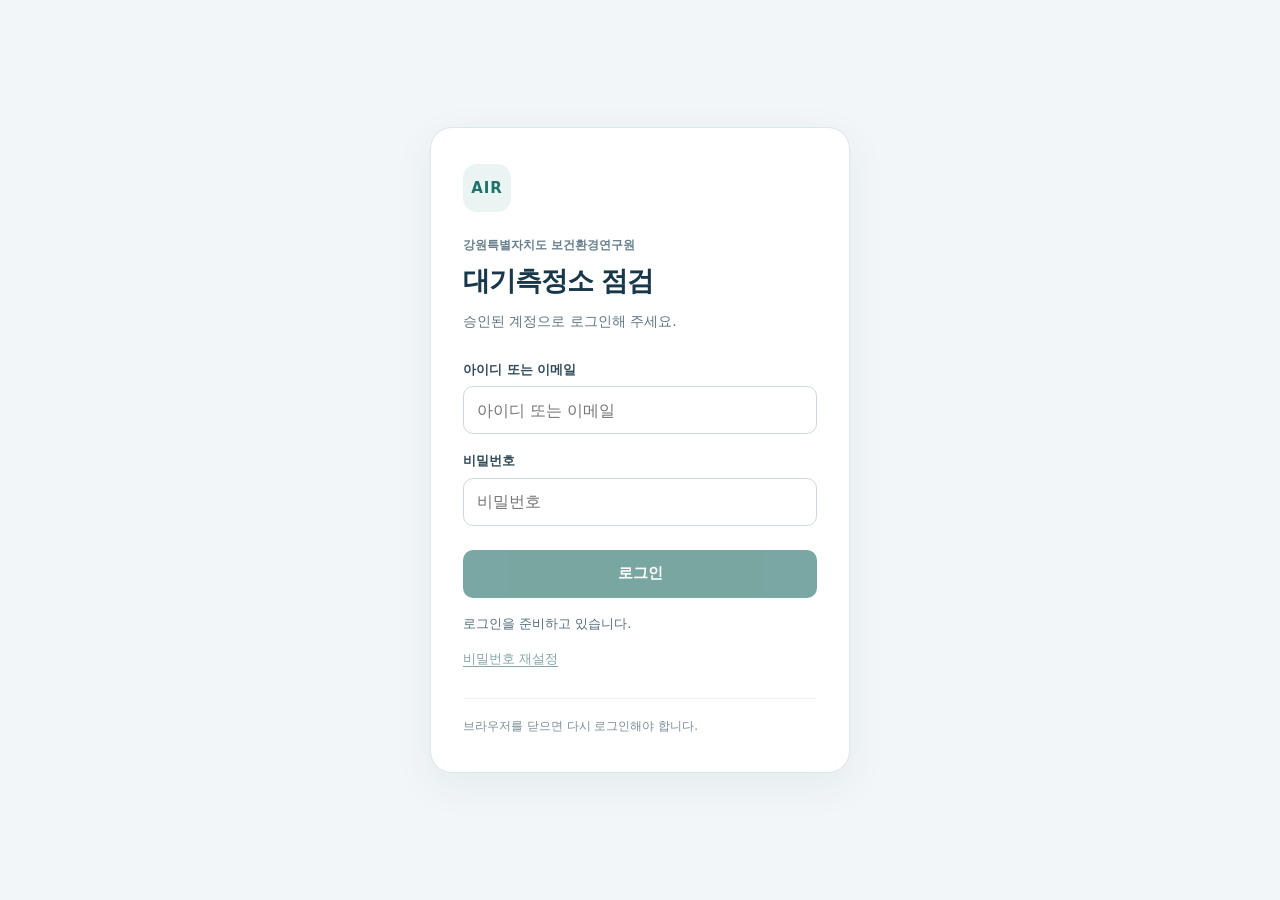
==== commit d254d133: "Add files via upload" ====
--- a/admin.html
+++ b/admin.html
@@ -1582,8 +1582,8 @@
     <h1 id="daegi-login-title">대기측정소 점검</h1>
     <p class="daegi-login-intro">승인된 계정으로 로그인해 주세요.</p>
     <form id="daegi-login-form">
-      <label for="daegi-login-email">이메일</label>
-      <input id="daegi-login-email" name="email" type="email" autocomplete="username" inputmode="email" autocapitalize="none" spellcheck="false" required placeholder="이메일 주소">
+      <label for="daegi-login-email">아이디 또는 이메일</label>
+      <input id="daegi-login-email" name="username" type="text" autocomplete="username" inputmode="text" autocapitalize="none" spellcheck="false" required placeholder="user1 또는 admin1 (기존 이메일도 가능)">
       <label for="daegi-login-password">비밀번호</label>
       <input id="daegi-login-password" name="password" type="password" autocomplete="current-password" required placeholder="비밀번호">
       <button id="daegi-login-submit" class="daegi-login-submit" type="submit" disabled>로그인</button>
@@ -1970,6 +1970,10 @@
         <button type="button" id="photo-phone-save" onclick="savePhotoToPhone()" style="flex:1;min-height:44px;border:0;border-radius:10px;background:#1452A0;color:#fff;font-weight:700;">휴대폰에 저장</button>
         <button type="button" id="photo-download" onclick="downloadPhotoFile()" style="flex:1;min-height:44px;border:1px solid #C8D8EA;border-radius:10px;background:#fff;color:#1452A0;">파일 다운로드</button>
       </div>
+      <div style="display:flex;gap:8px;margin-top:8px;">
+        <button type="button" id="photo-rotate-left" onclick="rotatePhoto(-1)" disabled style="flex:1;min-height:44px;border:1px solid #C8D8EA;border-radius:10px;background:#fff;color:#1452A0;">↶ 왼쪽 90°</button>
+        <button type="button" id="photo-rotate-right" onclick="rotatePhoto(1)" disabled style="flex:1;min-height:44px;border:1px solid #C8D8EA;border-radius:10px;background:#fff;color:#1452A0;">↷ 오른쪽 90°</button>
+      </div>
       <p id="photo-save-note" role="status" style="font-size:12px;color:#526478;line-height:1.6;margin:10px 0 0;">사진을 눌러 저장할 수 있습니다.</p>
     </div>
   </div>
@@ -2015,6 +2019,132 @@
 </div>
 
 <div class="toast-msg" id="el-toast"></div>
+<script type="text/daegi-app">
+/* Private photographs: authenticated, station-scoped, one image at a time. */
+(function () {
+  'use strict';
+  var MAX_DATA_LENGTH=2*1024*1024, MAX_CACHE_LENGTH=24*1024*1024, MAX_CACHE_ITEMS=96;
+  var IO_TIMEOUT=25000, CACHE_TTL=5*60*1000, MISSING_TTL=15000;
+  var cache=new Map(), pending=new Map(), cacheLength=0, epoch=0, owner='';
+  function problem(code,message){var error=new Error(message);error.code=code;return error;}
+  function clear(){epoch++;cache.clear();pending.clear();cacheLength=0;owner='';
+    if(window.document&&document.querySelectorAll)Array.prototype.forEach.call(document.querySelectorAll('img[data-daegi-private-photo]'),function(img){img._daegiPhotoSerial=(img._daegiPhotoSerial||0)+1;img.removeAttribute('src');});
+  }
+  function session(code,write){
+    var gate=window.DaegiAuth,user=window.firebase&&firebase.auth().currentUser;
+    if(!gate||!gate.ready||!user||user.isAnonymous||user.uid!==gate.uid)throw problem('photo/auth-required','로그인 상태를 확인한 뒤 사진을 다시 불러와 주세요.');
+    if(owner&&owner!==gate.uid)clear();owner=gate.uid;
+    if(code!==undefined&&code!==null&&code!==''){
+      code=String(code);
+      if(!/^[A-Za-z0-9_-]{1,64}$/.test(code)||!gate.stationCity||!Object.prototype.hasOwnProperty.call(gate.stationCity,code)||!gate.allowed(code))throw problem('photo/permission-denied','이 측정소의 사진을 볼 권한이 없습니다.');
+    }
+    if(write&&gate.role!=='admin')throw problem('photo/permission-denied','사진 저장은 관리자만 할 수 있습니다.');
+    return {uid:gate.uid,epoch:epoch,code:code||'',write:!!write};
+  }
+  function guard(token){var now=session(token.code,token.write);if(now.uid!==token.uid||now.epoch!==token.epoch)throw problem('photo/session-changed','로그인 상태가 바뀌었습니다. 사진 작업을 다시 시작해 주세요.');}
+  function db(){return window.fbDB||firebase.database();}
+  function timeout(promise){return new Promise(function(resolve,reject){var timer=setTimeout(function(){reject(problem('photo/timeout','사진 전송 시간이 초과되었습니다. 연결을 확인한 뒤 다시 시도해 주세요.'));},IO_TIMEOUT);Promise.resolve(promise).then(function(value){clearTimeout(timer);resolve(value);},function(error){clearTimeout(timer);reject(error);});});}
+  function normalizeData(value){
+    if(typeof value!=='string'||value.length>MAX_DATA_LENGTH)throw problem('photo/size','사진이 너무 큽니다. 크기를 줄인 뒤 다시 첨부해 주세요.');
+    var found=value.match(/^data:image\/(jpeg|png|webp)(?:;name=[A-Za-z0-9_-]{1,160})?;base64,([A-Za-z0-9+/]+={0,2})$/i);
+    if(!found||found[2].length%4!==0)throw problem('photo/format','JPEG, PNG 또는 WebP 사진만 저장할 수 있습니다.');
+    var canonical='data:image/'+found[1].toLowerCase()+';base64,'+found[2];
+    if(canonical.length>MAX_DATA_LENGTH)throw problem('photo/size','사진이 너무 큽니다. 크기를 줄인 뒤 다시 첨부해 주세요.');
+    return canonical;
+  }
+  function validPayload(record){return record&&record.version===1&&typeof record.createdAt==='number'&&isFinite(record.createdAt)&&record.createdAt>0&&typeof record.createdBy==='string'&&record.createdBy.length>0&&typeof record.data==='string'&&normalizeData(record.data)===record.data;}
+  function parse(src){
+    if(typeof src!=='string')return null;
+    var found=src.match(/^daegi-photo:\/\/([A-Za-z0-9_-]{1,64})\/([a-f0-9]{64})(?:#daegi-photo=([^#&]*))?$/);
+    if(!found)return null;
+    var identity='';try{identity=decodeURIComponent(found[3]||'');}catch(_){return null;}
+    if(identity.length>2048)return null;
+    return {code:found[1],id:found[2],identity:identity};
+  }
+  function isPrivate(src){return !!parse(src);}
+  function isStored(src){return typeof src==='string'&&(/^https?:\/\//i.test(src)||isPrivate(src));}
+  function makeRef(code,id,identity){
+    code=String(code);identity=identity?String(identity):'';
+    if(!/^[A-Za-z0-9_-]{1,64}$/.test(code)||!/^[a-f0-9]{64}$/.test(id)||identity.length>2048)throw problem('photo/reference','사진 주소가 올바르지 않습니다.');
+    return 'daegi-photo://'+code+'/'+id+(identity?'#daegi-photo='+encodeURIComponent(identity):'');
+  }
+  function identityOf(src){
+    if(typeof window.photoIdentity==='function')return window.photoIdentity(src);
+    var named=String(src).match(/^data:image\/[^,]*;name=([A-Za-z0-9_-]{1,160})(?:;|,)/i);if(named)return named[1];
+    var tagged=String(src).match(/[#&]daegi-photo=([^&#]+)/);if(tagged){try{var found=decodeURIComponent(tagged[1]);if(/^[A-Za-z0-9_-]{1,160}$/.test(found)||found.length<=2048&&/^url:https?:\/\//i.test(found))return found;}catch(_){}}
+    if(/^https?:\/\//i.test(src))return 'url:'+src.split('#')[0];
+    var first=2166136261,second=5381;for(var i=0;i<src.length;i++){var c=src.charCodeAt(i);first=Math.imul(first^c,16777619);second=Math.imul(second^c,2246822507);}return 'legacy_'+src.length.toString(36)+'_'+(first>>>0).toString(16)+'_'+(second>>>0).toString(16);
+  }
+  function digest(text){
+    if(!window.crypto||!crypto.subtle||typeof TextEncoder==='undefined')return Promise.reject(problem('photo/secure-context','보안 연결(HTTPS)의 최신 브라우저에서 사진을 저장해 주세요.'));
+    return crypto.subtle.digest('SHA-256',new TextEncoder().encode(text)).then(function(bytes){return Array.prototype.map.call(new Uint8Array(bytes),function(b){return b.toString(16).padStart(2,'0');}).join('');});
+  }
+  function legacyId(url){if(typeof url!=='string'||!/^https?:\/\//i.test(url))return Promise.reject(problem('photo/reference','이전 사진 주소가 올바르지 않습니다.'));return digest(url.split('#')[0]);}
+  function key(code,id){return code+'/'+id;}
+  function remember(name,record){
+    var old=cache.get(name);if(old){cacheLength-=old.size;cache.delete(name);}
+    var size=record?record.data.length:0;cache.set(name,{record:record,size:size,until:Date.now()+(record?CACHE_TTL:MISSING_TTL)});cacheLength+=size;
+    while(cache.size>MAX_CACHE_ITEMS||cacheLength>MAX_CACHE_LENGTH){var first=cache.keys().next().value;cacheLength-=cache.get(first).size;cache.delete(first);}
+  }
+  function read(code,id,token){
+    try{guard(token);}catch(e){return Promise.reject(e);}
+    var name=key(code,id),cached=cache.get(name);
+    if(cached&&cached.until>Date.now()){cache.delete(name);cache.set(name,cached);return Promise.resolve(cached.record);}
+    if(cached){cacheLength-=cached.size;cache.delete(name);}
+    if(pending.has(name))return pending.get(name).then(function(value){guard(token);return value;});
+    var promise=timeout(Promise.resolve().then(function(){guard(token);return db().ref('private_photos/'+name).once('value');})).then(function(snap){guard(token);var record=snap.val();if(record===null&&cache.has(name)&&cache.get(name).record)record=cache.get(name).record;if(record!==null&&!validPayload(record))throw problem('photo/corrupt','저장된 사진 형식을 확인할 수 없습니다. 관리자에게 알려 주세요.');remember(name,record);return record;});
+    pending.set(name,promise);
+    promise.then(function(){if(pending.get(name)===promise)pending.delete(name);},function(){if(pending.get(name)===promise)pending.delete(name);});
+    return promise;
+  }
+  function input(src,code){
+    if(typeof src!=='string'||!src)throw problem('photo/reference','사진 주소가 없습니다.');
+    var parsed=parse(src);
+    if(/^daegi-photo:/i.test(src)&&!parsed)throw problem('photo/reference','저장된 사진 주소가 올바르지 않습니다.');
+    if(parsed&&code!==undefined&&code!==null&&code!==''&&String(code)!==parsed.code)throw problem('photo/station-mismatch','사진의 측정소 정보가 일치하지 않습니다.');
+    return {parsed:parsed,token:session(parsed?parsed.code:code,false)};
+  }
+  function resolve(src,code){
+    var info;try{info=input(src,code);}catch(e){return Promise.reject(e);}
+    var token=info.token;
+    if(info.parsed)return read(info.parsed.code,info.parsed.id,token).then(function(record){guard(token);if(!record)throw problem('photo/not-found','사진이 저장소에 없습니다. 관리자에게 알려 주세요.');return record.data;});
+    if(/^https?:\/\//i.test(src)){
+      if(!token.code)return Promise.resolve().then(function(){guard(token);return src;});
+      return legacyId(src).then(function(id){guard(token);return read(token.code,id,token);}).then(function(record){guard(token);return record?record.data:src;});
+    }
+    if(/^data:image\//i.test(src)||/^blob:/i.test(src))return Promise.resolve().then(function(){guard(token);return src;});
+    return Promise.reject(problem('photo/reference','지원하지 않는 사진 주소입니다.'));
+  }
+  function canonicalize(src,code){
+    var info;try{info=input(src,code);}catch(e){return Promise.reject(e);}
+    if(info.parsed||!/^https?:\/\//i.test(src)||!info.token.code)return Promise.resolve().then(function(){guard(info.token);return src;});
+    var token=info.token;return legacyId(src).then(function(id){guard(token);return read(token.code,id,token).then(function(record){guard(token);return record?makeRef(token.code,id,identityOf(src)):src;});});
+  }
+  function put(code,dataURL,identity,forcedId){
+    var token,data;try{token=session(code,true);data=normalizeData(dataURL);if(forcedId!==undefined&&!/^[a-f0-9]{64}$/.test(forcedId))throw problem('photo/reference','사진 식별자가 올바르지 않습니다.');}catch(e){return Promise.reject(e);}
+    identity=identity?String(identity):identityOf(dataURL);
+    if(identity.length>2048)return Promise.reject(problem('photo/reference','사진 식별자가 너무 깁니다.'));
+    return (forcedId?Promise.resolve(forcedId):digest(data)).then(function(id){
+      guard(token);
+      var payload={version:1,data:data,createdAt:Date.now(),createdBy:token.uid},name=key(token.code,id);
+      return timeout(db().ref('private_photos/'+name).transaction(function(current){try{guard(token);}catch(_){return;}return current===null?payload:current;},undefined,false)).then(function(result){
+        guard(token);var record=result&&result.snapshot&&result.snapshot.val();
+        if(!result||!result.committed||!validPayload(record)||record.data!==data)throw problem('photo/save-conflict','사진 저장을 확인하지 못했습니다. 사진을 다시 첨부해 주세요.');
+        remember(name,record);return makeRef(token.code,id,identity);
+      });
+    });
+  }
+  function bindImage(img,src,code){
+    if(!img)return Promise.reject(problem('photo/image','사진을 표시할 영역이 없습니다.'));
+    var serial=(img._daegiPhotoSerial||0)+1;img._daegiPhotoSerial=serial;img.removeAttribute('src');img.setAttribute('data-daegi-private-photo','');
+    var info;try{info=input(src,code);}catch(e){return Promise.reject(e);}
+    return resolve(src,code).then(function(value){guard(info.token);if(img._daegiPhotoSerial!==serial)throw problem('photo/superseded','사진 표시 요청이 바뀌었습니다.');img.src=value;return img;});
+  }
+  window.DaegiPhotos={isPrivate:isPrivate,isStored:isStored,parse:parse,makeRef:makeRef,resolve:resolve,bindImage:bindImage,put:put,legacyId:legacyId,canonicalize:canonicalize,clear:clear,MAX_DATA_LENGTH:MAX_DATA_LENGTH};
+  window.addEventListener('daegi:before-lock',clear);
+})();
+
+</script>
 <script type="text/daegi-app">
 /* =====================================================
    DATA
@@ -2181,9 +2311,9 @@
 var fbDB = null;
 
 /* =====================================================
-   ImgBB 사진 업로드
+   승인 계정 전용 사진 저장
 ===================================================== */
-var IMGBB_KEY = '32ad3e63fa3b1d6de71620cc0461dc1d';
+
 
 function photoIdentity(src) {
   src=typeof src==='string'?src:'';
@@ -2191,7 +2321,7 @@
   var named=src.match(/^data:image\/[^,]*;name=([A-Za-z0-9_-]{1,160})(?:;|,)/i);
   if(named)return named[1];
   var tagged=src.match(/[#&]daegi-photo=([^&#]+)/);
-  if(tagged){try{var id=decodeURIComponent(tagged[1]);if(/^[A-Za-z0-9_-]{1,160}$/.test(id))return id;}catch(_){}}
+  if(tagged){try{var id=decodeURIComponent(tagged[1]);if(/^[A-Za-z0-9_-]{1,160}$/.test(id)||(/^daegi-photo:\/\//i.test(src)&&id.length<=2048&&/^url:https?:\/\//i.test(id)))return id;}catch(_){}}
   if(/^https?:\/\//i.test(src))return 'url:'+src.split('#')[0];
   var first=2166136261,second=5381;
   for(var i=0;i<src.length;i++){var code=src.charCodeAt(i);first=Math.imul(first^code,16777619);second=Math.imul(second^code,2246822507);}
@@ -2213,47 +2343,34 @@
   img.onerror=function(){cb(dataUrl);}; img.src=dataUrl;
 }
 
-function uploadToImgBB(dataUrl, cb) {
-  if(typeof dataUrl==='string'&&/^https?:\/\//i.test(dataUrl)){cb(dataUrl,null);return;}
+
+/* 사진은 승인 계정으로 Firebase의 개별 비공개 경로에 저장합니다. */
+function uploadPrivatePhoto(code, dataUrl, cb) {
+  if(!window.DaegiPhotos){cb(null,new Error('사진 저장 기능을 불러오지 못했습니다. 새로고침 후 다시 시도해 주세요.'));return;}
+  if(DaegiPhotos.isStored(dataUrl)){
+    DaegiPhotos.canonicalize(dataUrl,code).then(function(src){cb(src,null);}).catch(function(error){cb(null,error);});return;
+  }
   if(typeof dataUrl!=='string'||!/^data:image\/[^,]*;base64,/i.test(dataUrl)){cb(null,new Error('올바른 사진 데이터를 읽지 못했습니다.'));return;}
-  var identity=photoIdentity(dataUrl),finished=false;
-  var controller=typeof AbortController==='function'?new AbortController():null;
-  var finish=function(url,error){if(finished)return;finished=true;clearTimeout(timer);cb(url,error||null);};
-  var timer=setTimeout(function(){if(controller)controller.abort();finish(null,new Error('사진 업로드 시간이 초과되었습니다. 다시 전송합니다.'));},20000);
-  try{
-    compressPhoto(dataUrl,function(compressed){
-      if(finished)return;
-      try{
-        var base64=typeof compressed==='string'?compressed.split(',')[1]:'';
-        if(!base64){finish(null,new Error('사진 변환에 실패했습니다.'));return;}
-        var fd=new FormData();fd.append('key',IMGBB_KEY);fd.append('image',base64);
-        var options={method:'POST',body:fd};if(controller)options.signal=controller.signal;
-        fetch('https://api.imgbb.com/1/upload',options).then(function(response){
-          if(!response.ok)throw new Error('사진 업로드 응답 오류');
-          return response.json();
-        }).then(function(result){
-          if(finished)return;
-          var url=result&&result.success&&result.data&&result.data.url;
-          if(typeof url!=='string'||!/^https:\/\//i.test(url)){finish(null,new Error('사진 업로드에 실패했습니다. 다시 전송합니다.'));return;}
-          finish(url.split('#')[0]+'#daegi-photo='+encodeURIComponent(identity),null);
-        }).catch(function(){finish(null,new Error('사진 업로드에 실패했습니다. 연결 후 다시 전송합니다.'));});
-      }catch(_){finish(null,new Error('사진 업로드를 준비하지 못했습니다.'));}
-    });
-  }catch(_){finish(null,new Error('사진 처리에 실패했습니다.'));}
+  var identity=photoIdentity(dataUrl),done=false;
+  var timer=setTimeout(function(){finish(null,new Error('사진 전송이 지연되고 있습니다. 입력은 기기에 보관됩니다.'));},35000);
+  function finish(src,error){if(done)return;done=true;clearTimeout(timer);cb(src,error||null);}
+  try{compressPhoto(dataUrl,function(compressed){
+    if(done)return;
+    DaegiPhotos.put(code,compressed,identity).then(function(src){finish(src,null);}).catch(function(error){finish(null,error);});
+  });}catch(error){finish(null,error);}
 }
 
 function uploadAllPhotos(entry, cb) {
-  var photos=entry.photos||{},ids=Object.keys(photos),result={},tasks=[];
-  ids.forEach(function(id){result[id]=(photos[id]||[]).filter(Boolean).slice();result[id].forEach(function(src,index){tasks.push({id:id,index:index,src:src});});});
+  var photos=entry.photos||{},result={},tasks=[];
+  Object.keys(photos).forEach(function(id){result[id]=(photos[id]||[]).filter(Boolean).slice();result[id].forEach(function(src,index){tasks.push({id:id,index:index,src:src});});});
   var cursor=0,finished=false;
   function finish(error){if(finished)return;finished=true;entry.photos=result;cb(entry,error||null);}
   function next(){
     if(cursor>=tasks.length){finish(null);return;}
     var task=tasks[cursor++];
-    if(/^https?:\/\//i.test(task.src)){next();return;}
-    uploadToImgBB(task.src,function(url,error){
-      if(error||typeof url!=='string'||!/^https?:\/\//i.test(url)){finish(error||new Error('사진 업로드를 완료하지 못했습니다.'));return;}
-      result[task.id][task.index]=url;next();
+    uploadPrivatePhoto(entry.code,task.src,function(src,error){
+      if(error||!window.DaegiPhotos||!DaegiPhotos.isStored(src)){finish(error||new Error('사진 저장을 완료하지 못했습니다.'));return;}
+      result[task.id][task.index]=src;next();
     });
   }
   next();
@@ -2333,7 +2450,7 @@
     var st1 = forStorage.map(function(f){
       var cp = JSON.parse(JSON.stringify(f));
       if (cp.photos) Object.keys(cp.photos).forEach(function(k){
-        cp.photos[k] = (cp.photos[k]||[]).filter(function(s){ return typeof s==='string' && s.indexOf('http')===0; });
+        cp.photos[k] = (cp.photos[k]||[]).filter(function(s){ return typeof s==='string' && /^(https?:\/\/|daegi-photo:\/\/)/i.test(s); });
         if (!cp.photos[k].length) delete cp.photos[k];
       });
       return cp;
@@ -4241,6 +4358,29 @@
 /* =====================================================
    PHOTOS
 ===================================================== */
+/* Daegi private photo rendering v65. */
+function inspectionPhotoPrivate(src){return /^daegi-photo:/i.test(String(src||''));}
+function inspectionPhotoManaged(src){return /^(daegi-photo:|https?:\/\/)/i.test(String(src||''));}
+function inspectionPhotoSession(){return window.DaegiAuth?String(DaegiAuth.uid||''):'';}
+function inspectionPhotoSessionValid(uid){return !window.DaegiAuth||(DaegiAuth.ready&&String(DaegiAuth.uid||'')===uid);}
+function inspectionPhotoSource(src,code){
+  if(!inspectionPhotoManaged(src))return Promise.resolve(String(src||''));
+  if(!window.DaegiPhotos||typeof DaegiPhotos.resolve!=='function')return Promise.reject(new Error('보호된 사진을 불러올 수 없습니다. 새로고침 후 다시 열어 주세요.'));
+  return DaegiPhotos.resolve(src,String(code||''));
+}
+function bindInspectionPhoto(img,src,code,current){
+  var uid=inspectionPhotoSession();img.setAttribute('data-photo-source',src);img.setAttribute('data-daegi-private-photo','');
+  if(!inspectionPhotoManaged(src)){img.src=src;return Promise.resolve(src);}
+  img.removeAttribute('src');img.setAttribute('aria-busy','true');
+  return inspectionPhotoSource(src,code).then(function(resolved){
+    if(!inspectionPhotoSessionValid(uid)||!current()||!document.contains(img))return null;
+    img.src=resolved;img.removeAttribute('aria-busy');return resolved;
+  }).catch(function(){
+    if(!inspectionPhotoSessionValid(uid)||!current()||!document.contains(img))return null;
+    img.removeAttribute('aria-busy');img.setAttribute('data-failed','1');img.alt='사진 불러오기 실패 · 연결을 확인하고 다시 열어 주세요.';return null;
+  });
+}
+
 /* Reliable photo capture, attachment and explicit phone export. */
 (function () {
   'use strict';
@@ -4356,12 +4496,13 @@
   }
   function render(rid){
     var grid=document.getElementById('photo-grid-'+rid);if(!grid)return;
-    grid.innerHTML='';
+    var key=recordKey(),code=currentCode;grid.innerHTML='';
     (photoDB[rid]||[]).forEach(function(src,index){
       var item=document.createElement('div');item.className='photo-thumb';
-      var img=document.createElement('img');img.src=src;img.alt='점검 사진 '+(index+1);img.onclick=function(){view(rid,index);};
+      var img=document.createElement('img');img.alt='점검 사진 '+(index+1);img.onclick=function(){view(rid,index);};
       var del=document.createElement('button');del.type='button';del.className='photo-thumb-del';del.textContent='✕';del.setAttribute('aria-label','사진 '+(index+1)+' 삭제');del.onclick=function(){window.deletePhoto(rid,index);};
       item.appendChild(img);item.appendChild(del);grid.appendChild(item);
+      bindInspectionPhoto(img,src,code,function(){return key===recordKey()&&grid.contains(img)&&(photoDB[rid]||[])[index]===src;});
     });
   }
   function remove(rid,index){
@@ -4369,29 +4510,71 @@
     if(photoDB[rid]){var src=photoDB[rid][index];photoDB[rid].splice(index,1);if(src)originals.delete(photoId(src));render(rid);}
     if(typeof draftSave==='function')unsavedPhoto=!draftSave();
   }
-  function openViewer(src,title,name,file){
-    var revision=++viewing.revision;viewing.file=file||null;viewing.src=src;viewing.name=name;
-    document.getElementById('photo-view-img').src=src;
+  function rotationButtons(disabled){
+    ['photo-rotate-left','photo-rotate-right'].forEach(function(id){var b=document.getElementById(id);if(b)b.disabled=!!disabled;});
+  }
+  function openViewer(src,title,name,file,ctx){
+    var revision=++viewing.revision,key=recordKey(),code=ctx?ctx.code:currentCode,uid=inspectionPhotoSession();
+    viewing.file=file||null;viewing.src=src;viewing.name=name;viewing.context=ctx||null;viewing.rotating=false;
+    var img=document.getElementById('photo-view-img');img.onload=img.onerror=null;img.removeAttribute('src');img.removeAttribute('data-failed');img.setAttribute('data-photo-source',src);img.setAttribute('data-daegi-private-photo','');
+    function current(){return viewing.revision===revision&&recordKey()===key&&inspectionPhotoSessionValid(uid)&&document.getElementById('photo-view-modal').classList.contains('open');}
     document.getElementById('photo-view-title').textContent=title;
-    document.getElementById('photo-phone-save').disabled=!file;
-    document.getElementById('photo-download').disabled=!file;
-    note(file?'휴대폰에 저장을 누른 뒤 공유 메뉴에서 저장할 곳을 선택하세요.':'사진 저장을 준비하고 있습니다…');
+    document.getElementById('photo-phone-save').disabled=true;document.getElementById('photo-download').disabled=true;rotationButtons(true);
+    note('사진을 불러오고 있습니다…');
     document.getElementById('photo-view-modal').classList.add('open');document.body.style.overflow='hidden';
-    if(file)return;
-    var controller=new AbortController(),timer=setTimeout(function(){controller.abort();},12000);
-    fetch(src,{signal:controller.signal}).then(function(r){if(!r.ok)throw new Error('사진 다운로드 실패');return r.blob();}).then(function(blob){
-      if(viewing.revision!==revision)return;
-      if(!blob.type.startsWith('image/'))throw new Error('사진 형식 확인 실패');
-      viewing.file=new File([blob],name,{type:blob.type});
-      document.getElementById('photo-phone-save').disabled=false;document.getElementById('photo-download').disabled=false;
-      note('휴대폰에 저장을 누른 뒤 공유 메뉴에서 저장할 곳을 선택하세요.');
-    }).catch(function(){if(viewing.revision===revision)note('파일을 준비하지 못했습니다. 위 사진을 길게 눌러 저장하거나 연결을 확인한 뒤 다시 열어 주세요.');}).finally(function(){clearTimeout(timer);});
+    img.onload=function(){if(current())rotationButtons(!ctx||viewing.rotating||!img.naturalWidth);};
+    img.onerror=function(){if(current()){rotationButtons(true);img.setAttribute('data-failed','1');note('사진을 불러오지 못했습니다. 연결을 확인한 뒤 다시 열어 주세요.');}};
+    return inspectionPhotoSource(src,code).then(function(resolved){
+      if(!current())return;
+      img.src=resolved;if(img.complete&&img.naturalWidth)rotationButtons(!ctx);
+      if(file){document.getElementById('photo-phone-save').disabled=false;document.getElementById('photo-download').disabled=false;note('휴대폰에 저장을 누른 뒤 공유 메뉴에서 저장할 곳을 선택하세요.');return;}
+      note('사진 저장을 준비하고 있습니다…');
+      var controller=new AbortController(),timer=setTimeout(function(){controller.abort();},12000);
+      return fetch(resolved,{signal:controller.signal}).then(function(r){if(!r.ok)throw new Error('사진 다운로드 실패');return r.blob();}).then(function(blob){
+        if(!current())return;
+        if(!blob.type.startsWith('image/'))throw new Error('사진 형식 확인 실패');
+        viewing.file=new File([blob],name,{type:blob.type});
+        document.getElementById('photo-phone-save').disabled=false;document.getElementById('photo-download').disabled=false;
+        note('휴대폰에 저장을 누른 뒤 공유 메뉴에서 저장할 곳을 선택하세요.');
+      }).finally(function(){clearTimeout(timer);});
+    }).catch(function(){if(current()){img.setAttribute('data-failed','1');note('사진 파일을 준비하지 못했습니다. 연결을 확인한 뒤 다시 열어 주세요.');}});
   }
   function view(rid,index){
     var src=(photoDB[rid]||[])[index];if(!src)return;
-    var name=filename({code:currentCode,year:currentYear,period:currentPeriod}),file=originals.get(photoId(src));
+    var ctx={key:recordKey(),code:currentCode,year:currentYear,period:currentPeriod,rid:rid,index:index,id:photoId(src)};
+    var name=filename(ctx),file=originals.get(photoId(src));
     if(!file&&src.indexOf('data:')===0){try{file=dataFile(src,name);}catch(_){}}
-    openViewer(src,'사진 '+(index+1)+' / '+photoDB[rid].length,name,file);
+    return openViewer(src,'사진 '+(index+1)+' / '+photoDB[rid].length,name,file,ctx);
+  }
+  function rotationImage(src){
+    return new Promise(function(resolve,reject){
+      var img=new Image(),done=false,timer=setTimeout(function(){finish(new Error('사진을 읽는 시간이 초과됐습니다.'));},15000);
+      function finish(error){if(done)return;done=true;clearTimeout(timer);img.onload=img.onerror=null;error?reject(error):resolve(img);}
+      if(/^https?:/i.test(src))img.crossOrigin='anonymous';
+      img.onload=function(){finish(img.naturalWidth&&img.naturalHeight?null:new Error('사진 크기를 확인하지 못했습니다.'));};
+      img.onerror=function(){finish(new Error('사진을 열지 못했습니다.'));};img.src=src;
+    });
+  }
+  async function rotatePhoto(direction){
+    var ctx=viewing.context,revision=viewing.revision,uid=inspectionPhotoSession(),src=viewing.src;
+    if(!ctx||processing||viewing.rotating||!sameRecord(ctx)||!inspectionPhotoSessionValid(uid))return false;
+    function current(){return viewing.revision===revision&&sameRecord(ctx)&&inspectionPhotoSessionValid(uid)&&photoId((photoDB[ctx.rid]||[])[ctx.index]||'')===ctx.id;}
+    viewing.rotating=true;rotationButtons(true);note('사진을 회전하고 있습니다…');
+    try{
+      var resolved=await inspectionPhotoSource(src,ctx.code);if(!current())return false;
+      var img=await rotationImage(resolved);if(!current())return false;
+      var canvas=document.createElement('canvas');canvas.width=img.naturalHeight;canvas.height=img.naturalWidth;
+      var cx=canvas.getContext('2d');if(!cx)throw new Error('사진을 회전할 수 없습니다.');
+      cx.fillStyle='#fff';cx.fillRect(0,0,canvas.width,canvas.height);cx.translate(canvas.width/2,canvas.height/2);cx.rotate((direction<0?-1:1)*Math.PI/2);cx.drawImage(img,-img.naturalWidth/2,-img.naturalHeight/2);
+      var id='dp_'+Date.now().toString(36)+'_'+Math.random().toString(36).slice(2),rotated=canvas.toDataURL('image/jpeg',.9).replace(';base64,',';name='+id+';base64,');
+      if(!/^data:image\/jpeg;name=dp_[^;]+;base64,/.test(rotated))throw new Error('회전한 사진을 저장하지 못했습니다.');
+      var file=dataFile(rotated,filename(ctx));if(!current())return false;
+      photoDB[ctx.rid][ctx.index]=rotated;originals.delete(ctx.id);remember(rotated,file);render(ctx.rid);
+      unsavedPhoto=!(typeof draftSave==='function'&&draftSave());
+      var queued=!!(window.ConcurrentSave&&ConcurrentSave.savePartial());if(queued)unsavedPhoto=false;
+      view(ctx.rid,ctx.index);showToast(queued?'사진 회전 저장 · 클라우드 전송 상태를 확인해 주세요.':unsavedPhoto?'사진 저장 실패 · 화면을 닫지 말고 다시 저장해 주세요.':'사진을 회전했습니다. 내 입력 저장을 눌러 주세요.');return true;
+    }catch(error){if(current()){note(error.message||'사진을 회전하지 못했습니다.');showToast('사진 회전 실패 · 원본 사진은 유지됩니다.');}return false;}
+    finally{if(viewing.revision===revision){viewing.rotating=false;rotationButtons(!ctx);}}
   }
   var looseURL='';
   function openFile(file,ctx){
@@ -4400,7 +4583,8 @@
     note('점검표에 첨부하지 못한 사진입니다. 휴대폰에 저장한 뒤 다시 첨부해 주세요.');
   }
   function close(){
-    viewing.revision++;viewing.file=null;
+    viewing.revision++;viewing.file=null;viewing.context=null;viewing.rotating=false;rotationButtons(true);
+    var img=document.getElementById('photo-view-img');img.onload=img.onerror=null;img.removeAttribute('src');
     document.getElementById('photo-view-modal').classList.remove('open');document.body.style.overflow='';
     if(looseURL){URL.revokeObjectURL(looseURL);looseURL='';}
   }
@@ -4427,7 +4611,7 @@
   window.triggerPhotoAdd=function(rid){return trigger(rid,false);};
   window.triggerPhotoCapture=function(rid){return trigger(rid,true);};
   window.renderPhotoGrid=render;window.deletePhoto=remove;window.viewPhoto=view;window.closePhotoView=close;
-  window.savePhotoToPhone=saveToPhone;window.downloadPhotoFile=download;
+  window.savePhotoToPhone=saveToPhone;window.downloadPhotoFile=download;window.rotatePhoto=rotatePhoto;
   window.PhotoAttachments={encode:encode,receive:receive,isProcessing:function(){return processing;}};
   document.addEventListener('daegi:ready',function(){
     ['photo-file-input','photo-camera-input'].forEach(function(id){document.getElementById(id).addEventListener('change',receive);});
@@ -4659,6 +4843,10 @@
   if (_overrideData) { d = _overrideData; }
   else { d = collectForm(); }
   if (_overrideSigs) d.signatures = _overrideSigs;
+  if(Object.keys(d.photos||{}).some(function(rid){return (d.photos[rid]||[]).some(function(p){var src=typeof p==='string'?p:(p||{}).url||(p||{}).src;return inspectionPhotoPrivate(src)||(window.DaegiPhotos&&inspectionPhotoManaged(src));});})){
+    if(window.ReportExport)return ReportExport.buildPreview(d,d.signatures||{},{code:currentCode});
+    showToast('보호된 사진의 보고서를 준비하지 못했습니다. 새로고침 후 다시 열어 주세요.');return;
+  }
   var m=d.meta||{};
   var period=(m.period||currentPeriod)===1?'상반기':'하반기';
   var year2=(m.year||currentYear||2026);
@@ -5804,7 +5992,7 @@
       (delta.remove||[]).forEach(function(src){removed[photoIdentity(src)]=true;});
       function include(src){
         if(!src)return;var id=photoIdentity(src);
-        if(own(positions,id)){var at=positions[id];if(/^https?:\/\//i.test(src)||!/^https?:\/\//i.test(next[at]))next[at]=src;}
+        if(own(positions,id)){var at=positions[id];var rank=function(s){return /^daegi-photo:\/\//i.test(s)?3:/^https?:\/\//i.test(s)?2:1;};if(rank(src)>=rank(next[at]))next[at]=src;}
         else{positions[id]=next.length;next.push(src);}
       }
       (out[key]||[]).forEach(function(src){if(!removed[photoIdentity(src)])include(src);});
@@ -5957,11 +6145,11 @@
   function preparePhotos(op){
     if(op.intent==='confirm')return Promise.resolve(confirmationOperation(op));
     var added={},hasLocal=false;
-    Object.keys(op.photoPatch||{}).forEach(function(key){var list=op.photoPatch[key].add||[];if(list.length)added[key]=list;if(list.some(function(src){return !/^https?:\/\//i.test(src);}))hasLocal=true;});
-    if(op.uploaded&&!hasLocal)return Promise.resolve(op);
+    Object.keys(op.photoPatch||{}).forEach(function(key){var list=op.photoPatch[key].add||[];if(list.length)added[key]=list;if(list.some(function(src){return !/^(https?:\/\/|daegi-photo:\/\/)/i.test(src);}))hasLocal=true;});
+    if(ROLE==='user'&&op.uploaded&&!hasLocal)return Promise.resolve(op);
     if(ROLE==='user'&&hasLocal)return Promise.reject(new Error('사용자 화면에서는 사진을 업로드할 수 없습니다.'));
     return new Promise(function(resolve,reject){
-      uploadAllPhotos({photos:added},function(uploaded,error){
+      uploadAllPhotos({code:op.initial.code,photos:added},function(uploaded,error){
         var result=copy(op);
         Object.keys(added).forEach(function(key){result.photoPatch[key].add=uploaded&&uploaded.photos&&uploaded.photos[key]||added[key];});
         result.uploaded=!error;
@@ -5994,6 +6182,7 @@
     var queue=writableOperations();if(!queue.length)return;
     busy=true;var op=queue[0],watchdog=setTimeout(function(){status('전송 지연 · 기기에 보관 중',false,op.key);},15000);
     preparePhotos(op).then(function(prepared){
+      if(!DaegiDB.active())throw new Error('로그인이 종료되었습니다.');
       op=prepared;
       // Save resolved photo URLs with the same operation ID before committing.
       write(OP+op.id,op);
@@ -6344,7 +6533,7 @@
   function scientific(value) { return String(value || '').replace(/PM(?:[- ]?2\.5|₂[.]?₅)/g, 'PM-2.5').replace(/PM(?:[- ]?10|₁₀)/g, 'PM-10').replace(/SO2/g, 'SO₂').replace(/NO2/g, 'NO₂').replace(/O3/g, 'O₃'); }
   function element(tag, cls, html) { var n = document.createElement(tag); if (cls) n.className = cls; if (html !== undefined) n.innerHTML = html; return n; }
   function toast(message) { if (typeof showToast === 'function') showToast(message); }
-  function source(value) { var str = String(value || ''); if (/^\s*<svg[\s>]/i.test(str)) return 'data:image/svg+xml;charset=utf-8,' + encodeURIComponent(str); return /^(https?:|data:image\/|blob:)/i.test(str) ? str : ''; }
+  function source(value) { var str = String(value || ''); if (/^\s*<svg[\s>]/i.test(str)) return 'data:image/svg+xml;charset=utf-8,' + encodeURIComponent(str); return /^(https?:|data:image\/|blob:|daegi-photo:)/i.test(str) ? str : ''; }
   // Display-only crop: never rewrite a stored signature or its confirmation state.
   function fittedSignatureSource(img) {
     try {
@@ -6435,7 +6624,7 @@
     var toolbar=element('div','rp-toolbar','<div class="rp-toolbar-title">점검 보고서 미리보기<small class="rp-counter">내용을 배치하고 있습니다.</small></div><button type="button" data-action="close">닫기</button><button type="button" data-action="print" disabled>인쇄</button><button type="button" class="rp-primary" data-action="pdf" disabled>PDF 저장</button>');
     var status=element('p','rp-status','사진과 서명을 확인하고 있습니다.');status.setAttribute('role','status');
     var stage=element('div','rp-stage');overlay.appendChild(toolbar);overlay.appendChild(status);overlay.appendChild(stage);document.body.appendChild(overlay);document.body.style.overflow='hidden';
-    var state={overlay:overlay,stage:stage,status:status,pages:[],data:data,station:station,oldOverflow:oldOverflow,token:token,failed:[],url:null,filename:'점검표_'+station.city+'_'+station.name+'_'+(meta.date||year+'_'+half)+'.pdf'};active=state;
+    var state={overlay:overlay,stage:stage,status:status,pages:[],data:data,station:station,oldOverflow:oldOverflow,token:token,failed:[],imagesReady:false,photoUid:inspectionPhotoSession(),url:null,filename:'점검표_'+station.city+'_'+station.name+'_'+(meta.date||year+'_'+half)+'.pdf'};active=state;
     toolbar.querySelector('[data-action="close"]').onclick=close;
     toolbar.querySelector('[data-action="pdf"]').onclick=function(){savePdf();};
     toolbar.querySelector('[data-action="print"]').onclick=function(){printReport();};
@@ -6553,7 +6742,7 @@
             var figure=element('figure','rp-photo'),img=document.createElement('img');
             img.setAttribute('data-report-image',detail.title+' · 사진 '+picture.number);
             if(/^https?:/i.test(picture.src))img.crossOrigin='anonymous';
-            img.src=picture.src;img.alt=detail.title+' 현장 사진 '+picture.number;figure.appendChild(img);grid.appendChild(figure);
+            img.setAttribute('data-report-photo-source',picture.src);img.setAttribute('data-daegi-private-photo','');if(!inspectionPhotoManaged(picture.src))img.src=picture.src;img.alt=detail.title+' 현장 사진 '+picture.number;figure.appendChild(img);grid.appendChild(figure);
           });content.appendChild(grid);
         }
         card.appendChild(content);wrap.appendChild(card);return {node:wrap,description:description};
@@ -6602,7 +6791,20 @@
     var imageElements=Array.prototype.slice.call(overlay.querySelectorAll('img[data-report-image]'));
     function imageReady(img){return new Promise(function(resolve){var done=false;function finish(ok){if(done)return;done=true;clearTimeout(timer);if(!ok){state.failed.push(img.getAttribute('data-report-image'));img.setAttribute('data-failed','1');}resolve(ok);}var timer=setTimeout(function(){finish(false);},15000);img.onload=function(){finish(img.naturalWidth>0);};img.onerror=function(){finish(false);};if(img.complete)finish(img.naturalWidth>0);});}
     async function reportImageReady(img){
-      if(!await imageReady(img))return;
+      var original=img.getAttribute('data-report-photo-source');
+      if(original&&inspectionPhotoManaged(original)){
+        try{
+          var resolved=await inspectionPhotoSource(original,station.code);
+          if(active!==state||generation!==token)return;
+          if(!inspectionPhotoSessionValid(state.photoUid))throw new Error('사진 접근 권한이 변경됐습니다.');
+          img.src=resolved;
+        }catch(error){
+          if(active===state&&generation===token){state.failed.push(img.getAttribute('data-report-image'));img.setAttribute('data-failed','1');img.alt='보호된 사진 불러오기 실패';}
+          return;
+        }
+      }
+      if(active!==state||generation!==token||!await imageReady(img))return;
+      if(active!==state||generation!==token)return;
       if(img.hasAttribute('data-report-signature')){
         var fitted=fittedSignatureSource(img);
         if(fitted){img.src=fitted;await imageReady(img);}
@@ -6611,6 +6813,7 @@
     var fontReady=document.fonts&&document.fonts.ready?document.fonts.ready:Promise.resolve();
     return Promise.all([fontReady,Promise.all(imageElements.map(reportImageReady))]).then(function(){
       if(active!==state||generation!==token)return null;
+      state.imagesReady=true;if(!inspectionPhotoSessionValid(state.photoUid))state.failed.push('로그인·사진 접근 권한 변경');
       state.pages.forEach(function(sheet,i){sheet.querySelector('.rp-page-number').textContent=(i+1)+' / '+state.pages.length;});
       /* Fixed report fonts and reserved image boxes keep page geometry stable. */
       var overflow=state.pages.some(function(sheet){var b=sheet.querySelector('.rp-body');return b.scrollHeight>b.clientHeight+2;});
@@ -6624,16 +6827,16 @@
   function resize(){if(!active)return;var width=Math.min(W,Math.max(280,active.overlay.clientWidth-24)),scale=width/W;active.pages.forEach(function(sheet){sheet.style.transform='scale('+scale+')';sheet.parentNode.style.width=width+'px';sheet.parentNode.style.height=(H*scale)+'px';});}
   function close(){if(!active)return;generation++;if(active.url)URL.revokeObjectURL(active.url);document.body.style.overflow=active.oldOverflow;active.overlay.remove();active=null;var style=document.getElementById('report-export-style');if(style)style.remove();}
   async function savePdf(){
-    var state=active;if(!state||state.failed.length||state.layoutError||state.busy)return;
+    var state=active;if(!state||!state.imagesReady||!inspectionPhotoSessionValid(state.photoUid)||state.failed.length||state.layoutError||state.busy)return;
     if(!window.jspdf||!window.jspdf.jsPDF||!window.html2canvas){state.status.textContent='PDF 저장 기능을 불러오지 못했습니다. 인터넷 연결 후 다시 열어주세요. 인쇄에서 PDF로 저장할 수도 있습니다.';state.status.dataset.error='1';return;}
     state.busy=true;var buttons=state.overlay.querySelectorAll('[data-action="pdf"],[data-action="print"]');buttons.forEach(function(b){b.disabled=true;});
     try{
       var doc=new window.jspdf.jsPDF({orientation:'portrait',unit:'mm',format:'a4',compress:true});
       for(var i=0;i<state.pages.length;i++){
-        if(active!==state)return;
+        if(active!==state||!inspectionPhotoSessionValid(state.photoUid))return;
         state.status.textContent='PDF 만드는 중 · '+(i+1)+' / '+state.pages.length+'쪽';var sheet=state.pages[i];
         var canvas=await window.html2canvas(sheet,{scale:2,useCORS:true,allowTaint:false,backgroundColor:'#fff',logging:false,width:W,height:H,windowWidth:W,windowHeight:H,scrollX:0,scrollY:0,onclone:function(docClone){var cloneOverlay=docClone.getElementById('report-preview');if(cloneOverlay){cloneOverlay.style.position='absolute';cloneOverlay.style.width=W+'px';cloneOverlay.style.height='auto';cloneOverlay.style.overflow='visible';cloneOverlay.querySelectorAll('.rp-sheet').forEach(function(p){p.style.transform='none';});cloneOverlay.querySelectorAll('.rp-page-wrap').forEach(function(p){p.style.width=W+'px';p.style.height=H+'px';});}}});
-        if(active!==state)return;
+        if(active!==state||!inspectionPhotoSessionValid(state.photoUid))return;
         if(i)doc.addPage();doc.addImage(canvas.toDataURL('image/png'),'PNG',0,0,210,297,undefined,'FAST');canvas.width=1;canvas.height=1;
       }
       var blob=doc.output('blob');if(state.url)URL.revokeObjectURL(state.url);state.url=URL.createObjectURL(blob);
@@ -6642,7 +6845,7 @@
     }catch(error){state.status.textContent='PDF 생성에 실패했습니다. '+(error.message||String(error))+' 인쇄에서 PDF로 저장을 이용하거나 다시 시도해주세요.';state.status.dataset.error='1';}
     finally{state.busy=false;buttons.forEach(function(b){b.disabled=false;});resize();}
   }
-  function printReport(){if(!active||active.failed.length||active.layoutError)return;window.print();}
+  function printReport(){if(!active||!active.imagesReady||!inspectionPhotoSessionValid(active.photoUid)||active.failed.length||active.layoutError)return;window.print();}
   window.addEventListener('resize',resize);
   window.addEventListener('keydown',function(e){if(e.key==='Escape'&&active&&!active.busy)close();});
   window.ReportExport={buildPreview:buildPreview,close:close,savePdf:savePdf,print:printReport,getState:function(){return active;}};
@@ -7520,6 +7723,11 @@
 (function(){
   'use strict';
   var MASTER_UID='MWVugwXuOUgTaCEfIIs9FCvOjbk1';
+  var ACCOUNT_DOMAIN='accounts.daegi-inspection.invalid';
+  function aliasFor(value){var id=String(value||'').trim().toLowerCase();return /^(?:user(?:[1-9]|1[0-8])|admin[1-8])$/.test(id)?id:'';}
+  function loginEmail(value){var text=String(value||'').trim(),alias=aliasFor(text);return alias?alias+'@'+ACCOUNT_DOMAIN:text;}
+  function usernameFor(email){var text=String(email||'').trim().toLowerCase(),parts=text.split('@');return parts.length===2&&parts[1]===ACCOUNT_DOMAIN?aliasFor(parts[0]):'';}
+  window.DaegiAccountIdentity={domain:ACCOUNT_DOMAIN,aliasFor:aliasFor,emailFor:loginEmail,usernameFor:usernameFor};
   var auth=null,db=null,initialised=false,busy=false,booted=false,booting=false,lockStarted=false,epoch=0;
   var approvedFingerprint='',mapFingerprint='',authStops=[],appStops=[];
   var realStorage=window.localStorage,realSessionStorage=window.sessionStorage;
@@ -7572,7 +7780,7 @@
     if(code==='auth/operation-not-allowed')return '로그인 설정을 확인해야 합니다. 관리자에게 문의해 주세요.';
     if(code==='auth/web-storage-unsupported')return '브라우저의 저장 공간 사용이 차단되어 있습니다. 브라우저 설정을 확인해 주세요.';
     if(code==='PERMISSION_DENIED'||code==='permission-denied')return '계정 권한을 확인할 수 없습니다. 관리자에게 문의해 주세요.';
-    return '이메일과 비밀번호를 확인한 뒤 다시 시도해 주세요.';
+    return '아이디 또는 이메일과 비밀번호를 확인한 뒤 다시 시도해 주세요.';
   }
   function onceWithTimeout(ref){return Promise.race([ref.once('value'),new Promise(function(_,reject){window.setTimeout(function(){var error=new Error('connection timeout');error.code='auth/network-request-failed';reject(error);},15000);})]);}
   function denied(message){showGate();status(message,true);setBusy(false);if(el('daegi-login-signout'))el('daegi-login-signout').hidden=!(auth&&auth.currentUser);}
@@ -7613,7 +7821,7 @@
     if(booted||booting){if(!user||!window.DaegiAuth||user.uid!==window.DaegiAuth.uid||user.isAnonymous)forceReload('로그인 계정이 변경되었습니다.');return;}
     var token=++epoch;stop(authStops);
     if(!user){showGate();setBusy(false);status('승인된 계정으로 로그인해 주세요.');if(el('daegi-login-signout'))el('daegi-login-signout').hidden=true;return;}
-    if(user.isAnonymous){denied('이메일과 비밀번호로 로그인해 주세요.');return;}
+    if(user.isAnonymous){denied('아이디 또는 이메일과 비밀번호로 로그인해 주세요.');return;}
     setBusy(true);status('계정 권한을 확인하고 있습니다.');
     try{
       var raw=user.uid===MASTER_UID?null:(await onceWithTimeout(db.ref('security/users/'+user.uid))).val();
@@ -7625,7 +7833,7 @@
       if(token!==epoch)return;
       if(profile.role==='city'&&!Object.keys(map).some(function(code){return map[code]===profile.city;})){denied('담당 측정소가 아직 연결되지 않았습니다. 관리자에게 문의해 주세요.');return;}
       var local=storageFor(user.uid,realStorage,true),session=storageFor(user.uid,realSessionStorage,false);
-      window.DaegiAuth={uid:user.uid,role:profile.role,city:profile.city,stationCity:map,ready:true,storage:local,sessionStorage:session,
+      window.DaegiAuth={uid:user.uid,email:user.email||'',username:usernameFor(user.email),role:profile.role,city:profile.city,stationCity:map,ready:true,storage:local,sessionStorage:session,
         allowed:function(code){return this.ready&&(this.role==='admin'||this.stationCity[String(code)]===this.city);},
         track:function(ref,event,callback){appStops.push(function(){ref.off(event,callback);});return ref;},
         registerStop:function(callback){if(typeof callback==='function')appStops.push(callback);},
@@ -7638,7 +7846,7 @@
       el('daegi-login-password').value='';
       el('daegi-login').hidden=true;
       el('daegi-app-shell').hidden=false;
-      if(el('daegi-account-label'))el('daegi-account-label').textContent=profile.role==='admin'?'관리자':profile.city;
+      if(el('daegi-account-label'))el('daegi-account-label').textContent=(profile.role==='admin'?'관리자':profile.city)+(usernameFor(user.email)?' · '+usernameFor(user.email):'');
       if(el('daegi-account'))el('daegi-account').hidden=false;
       document.documentElement.classList.add('daegi-auth-ready');
       setBusy(false);
@@ -7656,20 +7864,23 @@
   }
   async function login(event){
     event.preventDefault();if(!initialised||busy||lockStarted)return;
-    var email=el('daegi-login-email').value.trim(),password=el('daegi-login-password').value;
-    if(!email||!password){status('이메일과 비밀번호를 입력해 주세요.',true);return;}
+    var email=loginEmail(el('daegi-login-email').value),password=el('daegi-login-password').value;
+    if(!email||!password){status('아이디 또는 이메일과 비밀번호를 입력해 주세요.',true);return;}
     setBusy(true);status('로그인하고 있습니다.');
     try{await auth.signInWithEmailAndPassword(email,password);}catch(error){status(messageFor(error),true);setBusy(false);}
   }
   async function resetPassword(){
     if(!initialised||busy||lockStarted)return;
-    var email=el('daegi-login-email').value.trim();
-    if(!email||!el('daegi-login-email').checkValidity()){status('비밀번호를 재설정할 이메일 주소를 먼저 입력해 주세요.',true);el('daegi-login-email').focus();return;}
+    var entered=el('daegi-login-email').value.trim(),email=loginEmail(entered);
+    if(aliasFor(entered)||email.toLowerCase().endsWith('@'+ACCOUNT_DOMAIN)){status('아이디 계정은 이메일 재설정을 사용할 수 없습니다. 비밀번호를 잊었다면 관리자에게 문의해 주세요.',true);return;}
+    if(!email||! /^[^\s@]+@[^\s@]+\.[^\s@]+$/.test(email)){status('비밀번호를 재설정할 이메일 주소를 먼저 입력해 주세요.',true);el('daegi-login-email').focus();return;}
     setBusy(true);status('비밀번호 재설정 메일을 요청하고 있습니다.');
     try{await auth.sendPasswordResetEmail(email);status('등록된 이메일이라면 비밀번호 재설정 메일이 발송됩니다. 메일함을 확인해 주세요.');}catch(error){if(error&&error.code==='auth/user-not-found')status('등록된 이메일이라면 비밀번호 재설정 메일이 발송됩니다. 메일함을 확인해 주세요.');else status(messageFor(error),true);}finally{setBusy(false);}
   }
   function waitForSDK(){return new Promise(function(resolve,reject){var started=Date.now();function check(){if(window.firebase&&typeof window.firebase.auth==='function'&&typeof window.firebase.database==='function'){resolve();return;}if(Date.now()-started>12000){reject(new Error('SDK unavailable'));return;}window.setTimeout(check,100);}check();});}
   async function init(){
+    var loginInput=el('daegi-login-email');loginInput.type='text';loginInput.setAttribute('inputmode','text');loginInput.placeholder='아이디 또는 이메일';
+    var loginLabel=document.querySelector('label[for="daegi-login-email"]');if(loginLabel)loginLabel.textContent='아이디 또는 이메일';
     showGate();el('daegi-login-form').addEventListener('submit',login);el('daegi-password-reset').addEventListener('click',resetPassword);el('daegi-signout-button').addEventListener('click',signOut);el('daegi-login-signout').addEventListener('click',signOut);
     try{
       await waitForSDK();
@@ -7683,5 +7894,496 @@
   if(document.readyState==='loading')document.addEventListener('DOMContentLoaded',init,{once:true});else init();
 })();
 </script>
+<script type="text/daegi-app">
+/* Explicit account setup and password change. No account action runs on page load. */
+(function(){
+  'use strict';
+  var MASTER_UID='MWVugwXuOUgTaCEfIIs9FCvOjbk1',DOMAIN='accounts.daegi-inspection.invalid';
+  var secondary=null,secondaryReady=null,working=false,panel=null,passPanel=null,rows=[],receipts=[],users={},loaded=false;
+  var PREFERRED=['춘천시','원주시','강릉시','동해시','태백시','속초시','삼척시','홍천군','횡성군','영월군','평창군','정선군','철원군','화천군','양구군','인제군','고성군','양양군'];
+  function node(tag,cls,text){var item=document.createElement(tag);if(cls)item.className=cls;if(text!==undefined)item.textContent=text;return item;}
+  function primaryUser(){return window.firebase&&firebase.auth().currentUser;}
+  function isMaster(){var a=window.DaegiAuth,u=primaryUser();return !!(a&&a.ready&&a.role==='admin'&&a.uid===MASTER_UID&&u&&!u.isAnonymous&&u.uid===MASTER_UID);}
+  function guard(){if(!isMaster())throw new Error('MASTER_REQUIRED');}
+  function alias(value){var text=String(value||'').trim().toLowerCase();return /^(?:user(?:[1-9]|1[0-8])|admin[1-8])$/.test(text)?text:'';}
+  function emailFor(name){var id=alias(name);if(!id)throw new Error('INVALID_USERNAME');return id+'@'+DOMAIN;}
+  function cities(){var seen={};Object.keys(DaegiAuth.stationCity||{}).forEach(function(code){var city=DaegiAuth.stationCity[code];if(typeof city==='string'&&city)seen[city]=true;});return PREFERRED.filter(function(city){return seen[city];}).concat(Object.keys(seen).filter(function(city){return PREFERRED.indexOf(city)<0;}).sort(function(a,b){return a.localeCompare(b,'ko');}));}
+  function randomIndex(max){var values=new Uint8Array(1),limit=256-256%max;do{window.crypto.getRandomValues(values);}while(values[0]>=limit);return values[0]%max;}
+  function makePassword(){
+    if(!window.crypto||typeof window.crypto.getRandomValues!=='function')throw new Error('SECURE_RANDOM_UNAVAILABLE');
+    var sets=['ABCDEFGHJKLMNPQRSTUVWXYZ','abcdefghijkmnopqrstuvwxyz','23456789','!@#$%*-_+'],alphabet=sets.join(''),parts=sets.map(function(set){return set[randomIndex(set.length)];});
+    while(parts.length<24)parts.push(alphabet[randomIndex(alphabet.length)]);
+    for(var i=parts.length-1;i>0;i--){var j=randomIndex(i+1),t=parts[i];parts[i]=parts[j];parts[j]=t;}
+    if(!/^[A-Za-z]/.test(parts[0])){var firstLetter=parts.findIndex(function(char){return /^[A-Za-z]$/.test(char);}),first=parts[0];parts[0]=parts[firstLetter];parts[firstLetter]=first;}return parts.join('');
+  }
+  function message(error){
+    var code=error&&error.code||error&&error.message||'';
+    if(code==='MASTER_REQUIRED')return '대표 관리자 계정으로 다시 로그인해 주세요.';
+    if(code==='PROFILE_CONFLICT')return '이미 연결된 권한이 달라 변경하지 않았습니다. 기존 계정 설정을 확인해 주세요.';
+    if(code==='DUPLICATE_PROFILE')return '같은 아이디에 여러 계정이 연결되어 있습니다. 관리자 설정을 확인해 주세요.';
+    if(code==='CITY_REQUIRED')return '담당 시군을 선택해 주세요.';
+    if(code==='DUPLICATE_CITY')return '시군 담당 계정의 시군이 중복되지 않도록 선택해 주세요.';
+    if(code==='auth/email-already-in-use')return '이미 생성된 아이디입니다. 기존 비밀번호로 연결해 주세요.';
+    if(code==='auth/too-many-requests')return '요청이 많아 잠시 제한되었습니다. 잠시 후 해당 행부터 다시 시도해 주세요.';
+    if(code==='auth/weak-password'||code==='auth/password-does-not-meet-requirements')return '비밀번호가 설정된 보안 조건을 충족하지 않습니다.';
+    if(code==='auth/network-request-failed')return '인터넷 연결을 확인한 뒤 다시 시도해 주세요.';
+    if(code==='auth/invalid-credential'||code==='auth/wrong-password'||code==='auth/invalid-login-credentials')return '현재 비밀번호를 확인해 주세요.';
+    if(code==='auth/requires-recent-login')return '다시 로그인한 뒤 비밀번호를 변경해 주세요.';
+    if(code==='PERMISSION_DENIED'||code==='permission-denied')return '권한 저장이 거절되었습니다. 계정이 생성됐다면 표시된 초기 비밀번호를 보관하고 보안 규칙을 확인해 주세요.';
+    if(code==='SECURE_RANDOM_UNAVAILABLE')return '안전한 비밀번호를 생성할 수 없습니다. HTTPS 주소에서 접속해 주세요.';
+    return '처리하지 못했습니다. 연결과 계정 설정을 확인한 뒤 다시 시도해 주세요.';
+  }
+  function panelStatus(text,error){if(!panel)return;panel._status.textContent=text;panel._status.classList.toggle('is-error',!!error);}
+  function refreshBusy(){
+    if(!panel)return;
+    panel.querySelectorAll('button[data-action], select, input').forEach(function(item){item.disabled=working||item.dataset.locked==='true';});
+    panel._download.disabled=receipts.length===0;
+    panel._close.disabled=working;
+  }
+  async function secondaryAuth(){
+    guard();if(secondaryReady)return secondaryReady;
+    secondaryReady=(async function(){
+      var name='daegi-account-provision-v65';
+      secondary=firebase.apps.filter(function(app){return app.name===name;})[0]||firebase.initializeApp(window.FB_AUTH_CONFIG,name);
+      var auth=secondary.auth();await auth.setPersistence(firebase.auth.Auth.Persistence.NONE);await auth.signOut();return auth;
+    })();
+    try{return await secondaryReady;}catch(error){secondaryReady=null;throw error;}
+  }
+  function recordReceipt(row,password){
+    var existing=receipts.find(function(item){return item.username===row.username;});
+    if(existing){existing.password=password;existing.city=row.city;return existing;}
+    var entry={username:row.username,role:row.role,city:row.city||'',password:password,status:'계정 생성 · 권한 연결 확인 중'};receipts.push(entry);return entry;
+  }
+  function compatible(profile,row){return !!(profile&&profile.active===true&&profile.role===row.role&&(row.role!=='city'||profile.city===row.city)&&(!profile.username||profile.username===row.username)&&(!profile.email||profile.email.toLowerCase()===emailFor(row.username)));}
+  function currentProfiles(name){return Object.keys(users).filter(function(uid){var item=users[uid];return item&&(item.username===name||String(item.email||'').toLowerCase()===emailFor(name));});}
+  function rowCity(row){if(row.role==='city'){row.city=row._select?row._select.value:row.city;if(cities().indexOf(row.city)<0)throw new Error('CITY_REQUIRED');}}
+  async function provisionOne(row,recoverPassword){
+    guard();rowCity(row);
+    var matches=currentProfiles(row.username);
+    if(matches.length>1)throw new Error('DUPLICATE_PROFILE');
+    if(matches.length===1){if(!compatible(users[matches[0]],row))throw new Error('PROFILE_CONFLICT');row.uid=matches[0];row.done=true;return {existing:true,uid:row.uid};}
+    var auth=await secondaryAuth(),account=null,created=false,credentialPassword=recoverPassword||row.initialPassword||'';
+    try{
+      guard();
+      if(recoverPassword||row.uid){
+        if(!credentialPassword)throw new Error('CURRENT_PASSWORD_REQUIRED');
+        account=(await auth.signInWithEmailAndPassword(emailFor(row.username),credentialPassword)).user;
+      }else if(row.initialPassword){
+        try{account=(await auth.signInWithEmailAndPassword(emailFor(row.username),credentialPassword)).user;created=true;}
+        catch(previousError){
+          if(['auth/invalid-credential','auth/invalid-login-credentials','auth/user-not-found','auth/wrong-password'].indexOf(previousError&&previousError.code)<0)throw previousError;
+          account=(await auth.createUserWithEmailAndPassword(emailFor(row.username),credentialPassword)).user;created=true;
+        }
+      }else{
+        row.initialPassword=makePassword();credentialPassword=row.initialPassword;
+        account=(await auth.createUserWithEmailAndPassword(emailFor(row.username),credentialPassword)).user;created=true;
+      }
+      guard();
+      if(created||row.receipt){row.receipt=recordReceipt(row,credentialPassword);}
+      row.uid=account.uid;
+      var profileRef=firebase.database().ref('security/users/'+account.uid),now=firebase.database.ServerValue.TIMESTAMP;
+      var next={role:row.role,active:true,username:row.username,email:emailFor(row.username),createdAt:now,updatedAt:now};if(row.role==='city')next.city=row.city;
+      var conflict=false;
+      var result=await profileRef.transaction(function(current){
+        if(!isMaster())return;
+        if(current){if(!compatible(current,row)){conflict=true;return;}return current;}
+        return next;
+      },undefined,false);
+      if(!result.committed)throw new Error(conflict?'PROFILE_CONFLICT':'MASTER_REQUIRED');
+      users[account.uid]=result.snapshot.val();row.done=true;row.needsRecovery=false;
+      if(row.receipt)row.receipt.status='연결 완료';
+      return {existing:!created,uid:account.uid};
+    }catch(error){
+      if(created&&credentialPassword&&!row.receipt&&isMaster())row.receipt=recordReceipt(row,credentialPassword);
+      if(row.receipt)row.receipt.status='권한 연결 확인 필요';
+      row.needsRecovery=true;
+      if(error&&error.code==='auth/email-already-in-use'&&!row.uid)row.initialPassword='';
+      throw error;
+    }finally{if(auth)try{await auth.signOut();}catch(_){} }
+  }
+  function updateRow(row,text,error){
+    if(!row._state)return;row._state.textContent=text||'';row._state.classList.toggle('is-error',!!error);
+    row._create.textContent=row.done?'연결 완료':row.initialPassword?'연결 다시 시도':'계정 만들기';row._create.dataset.locked=row.done?'true':'false';
+    if(row._select)row._select.dataset.locked=row.done||!!row.uid?'true':'false';
+    row._recover.hidden=row.done||!row.needsRecovery||!!row.initialPassword;
+    row._recoverButton.hidden=row._recover.hidden;
+    row._password.textContent=row.receipt?row.receipt.password:'—';
+    refreshBusy();
+  }
+  async function runRow(row,recover){
+    if(working)return;working=true;refreshBusy();updateRow(row,'처리 중…');
+    try{var password=recover?row._recover.value:'';if(recover&&!password){updateRow(row,'기존 비밀번호를 입력해 주세요.',true);return;}var result=await provisionOne(row,password);updateRow(row,result.existing?'기존 계정 연결 확인 완료':'새 계정 생성 완료');panelStatus('초기 비밀번호가 표시된 계정은 새로고침 전에 CSV로 보관해 주세요.');}
+    catch(error){updateRow(row,message(error),true);panelStatus('일부 계정의 연결을 확인해야 합니다. 생성된 초기 비밀번호는 먼저 보관해 주세요.',true);}
+    finally{row._recover.value='';working=false;refreshBusy();}
+  }
+  async function runAll(){
+    if(working)return;
+    try{guard();var selected={};rows.filter(function(row){return row.role==='city';}).forEach(function(row){rowCity(row);if(selected[row.city])throw new Error('DUPLICATE_CITY');selected[row.city]=true;});}catch(error){panelStatus(message(error),true);return;}
+    working=true;refreshBusy();var failures=0;
+    try{
+      for(var i=0;i<rows.length;i++){
+        var row=rows[i];if(row.done)continue;
+        updateRow(row,'처리 중…');
+        try{var result=await provisionOne(row,'');updateRow(row,result.existing?'기존 계정 연결 확인 완료':'새 계정 생성 완료');}
+        catch(error){failures++;updateRow(row,message(error),true);if(!isMaster()||error&&error.code==='auth/too-many-requests')break;}
+      }
+      panelStatus(failures?'연결하지 못한 행을 확인해 주세요. 생성된 초기 비밀번호는 CSV로 먼저 보관하세요.':'계정 준비가 끝났습니다. 초기 비밀번호 CSV를 보관한 뒤 담당자에게 각자 계정만 전달해 주세요.',!!failures);
+    }finally{working=false;refreshBusy();}
+  }
+  function csvCell(value){var text=String(value==null?'':value);if(/^[=+\-@\t\r]/.test(text))text="'"+text;return '"'+text.replace(/"/g,'""')+'"';}
+  function downloadPasswords(){
+    guard();if(!receipts.length)return;
+    var content=[['아이디','권한','담당 시군','초기 비밀번호','상태']].concat(receipts.map(function(row){return[row.username,row.role==='admin'?'관리자':'시군 담당자',row.city,row.password,row.status];})).map(function(row){return row.map(csvCell).join(',');}).join('\r\n');
+    var blob=new Blob(['\uFEFF'+content],{type:'text/csv;charset=utf-8'}),url=URL.createObjectURL(blob),link=node('a');link.href=url;link.download='점검앱_신규계정_초기비밀번호.csv';document.body.appendChild(link);link.click();link.remove();window.setTimeout(function(){URL.revokeObjectURL(url);},1000);
+    panelStatus('초기 비밀번호 CSV를 다운로드했습니다. 파일은 안전하게 보관하고 담당자에게는 해당 계정만 전달해 주세요.');
+  }
+  function createRows(){
+    var available=cities(),result=[];
+    for(var i=1;i<=18;i++)result.push({username:'user'+i,role:'city',city:available[i-1]||'',done:false});
+    for(var j=1;j<=8;j++)result.push({username:'admin'+j,role:'admin',city:'',done:false});
+    result.forEach(function(row){var match=currentProfiles(row.username);if(match.length===1){var profile=users[match[0]];if(profile.role==='city')row.city=profile.city||'';if(compatible(profile,row)){row.uid=match[0];row.done=true;}}});return result;
+  }
+  function createTable(container,list){
+    var table=node('table','daegi-accounts-table'),thead=node('thead'),head=node('tr');['아이디','담당 시군 / 권한','초기 비밀번호','상태 및 작업'].forEach(function(text){head.appendChild(node('th','',text));});thead.appendChild(head);table.appendChild(thead);var tbody=node('tbody');
+    list.forEach(function(row){
+      var tr=node('tr'),name=node('td','daegi-account-id',row.username),scope=node('td'),password=node('td'),actions=node('td');
+      if(row.role==='city'){
+        var select=node('select');select.setAttribute('aria-label',row.username+' 담당 시군');select.dataset.locked=row.done?'true':'false';
+        select.appendChild(new Option('시군 선택',''));cities().forEach(function(city){select.appendChild(new Option(city,city));});select.value=row.city;scope.appendChild(select);row._select=select;
+      }else scope.appendChild(node('span','','전체 측정소 관리자'));
+      row._password=node('code','daegi-initial-password','—');password.appendChild(row._password);
+      row._state=node('p','daegi-account-row-state',row.done?'이미 연결된 계정':'아직 생성하지 않음');actions.appendChild(row._state);
+      row._create=node('button','daegi-account-small',row.done?'연결 완료':'계정 만들기');row._create.dataset.action='create';row._create.dataset.locked=row.done?'true':'false';row._create.addEventListener('click',function(){runRow(row,false);});actions.appendChild(row._create);
+      row._recover=node('input');row._recover.type='password';row._recover.autocomplete='off';row._recover.placeholder='이 아이디의 기존 비밀번호';row._recover.setAttribute('aria-label',row.username+' 기존 비밀번호');row._recover.hidden=true;
+      row._recoverButton=node('button','daegi-account-small','기존 비밀번호로 연결');row._recoverButton.dataset.action='recover';row._recoverButton.hidden=true;row._recoverButton.addEventListener('click',function(){runRow(row,true);});actions.appendChild(row._recover);actions.appendChild(row._recoverButton);
+      tr.appendChild(name);tr.appendChild(scope);tr.appendChild(password);tr.appendChild(actions);tbody.appendChild(tr);
+    });table.appendChild(tbody);var wrap=node('div','daegi-accounts-scroll');wrap.appendChild(table);container.appendChild(wrap);
+  }
+  async function openManager(){
+    if(!isMaster())return;
+    if(panel){panel.hidden=false;return;}
+    panel=node('div','daegi-account-overlay');panel.id='daegi-account-manager';panel.setAttribute('role','dialog');panel.setAttribute('aria-modal','true');panel.setAttribute('aria-labelledby','daegi-account-manager-title');
+    var content=node('section','daegi-account-dialog'),header=node('div','daegi-account-dialog-head'),title=node('h2','','계정 관리');title.id='daegi-account-manager-title';header.appendChild(title);
+    var close=node('button','daegi-account-small','닫기');close.addEventListener('click',function(){if(!working)panel.hidden=true;});header.appendChild(close);panel._close=close;content.appendChild(header);
+    content.appendChild(node('p','daegi-account-explain','시군 담당자 18개와 관리자 8개 계정을 준비합니다. 시군 연결을 확인한 뒤 계정을 만들어 주세요.'));
+    content.appendChild(node('p','daegi-account-warning','초기 비밀번호는 계정마다 새로 생성되며 이 화면에서만 확인할 수 있습니다. 새로고침 전에 CSV를 내려받아 안전하게 보관하세요.'));
+    panel._status=node('p','daegi-account-status','기존 계정을 확인하고 있습니다.');panel._status.setAttribute('role','status');content.appendChild(panel._status);
+    var buttons=node('div','daegi-account-actions'),all=node('button','daegi-account-primary','미등록 계정 만들기'),download=node('button','daegi-account-small','이번에 생성한 비밀번호 CSV');all.dataset.action='all';all.disabled=true;download.disabled=true;all.addEventListener('click',runAll);download.addEventListener('click',downloadPasswords);buttons.appendChild(all);buttons.appendChild(download);panel._download=download;content.appendChild(buttons);panel.appendChild(content);document.body.appendChild(panel);
+    try{guard();users=(await firebase.database().ref('security/users').once('value')).val()||{};guard();rows=createRows();createTable(content,rows.filter(function(row){return row.role==='city';}));createTable(content,rows.filter(function(row){return row.role==='admin';}));loaded=true;panelStatus('시군 연결을 확인한 뒤 필요한 계정을 생성해 주세요.');refreshBusy();}
+    catch(error){panelStatus(message(error),true);}
+  }
+  function strongEnough(password){return password.length>=12&&password.length<=128&&/[a-z]/.test(password)&&/[A-Z]/.test(password)&&/[0-9]/.test(password)&&/[^A-Za-z0-9]/.test(password);}
+  async function changePassword(currentPassword,newPassword){
+    var a=window.DaegiAuth,user=primaryUser();if(!a||!a.ready||!user||user.uid!==a.uid||user.isAnonymous)throw new Error('MASTER_REQUIRED');
+    if(!strongEnough(newPassword)){var error=new Error('Password policy');error.code='auth/weak-password';throw error;}
+    var credential=firebase.auth.EmailAuthProvider.credential(user.email,currentPassword);await user.reauthenticateWithCredential(credential);
+    if(!window.DaegiAuth||!DaegiAuth.ready||!primaryUser()||primaryUser().uid!==user.uid)throw new Error('MASTER_REQUIRED');await user.updatePassword(newPassword);
+  }
+  function openPassword(){
+    var a=window.DaegiAuth;if(!a||!a.ready)return;
+    if(passPanel)passPanel.remove();passPanel=node('div','daegi-account-overlay');passPanel.id='daegi-password-panel';passPanel.setAttribute('role','dialog');passPanel.setAttribute('aria-modal','true');passPanel.setAttribute('aria-labelledby','daegi-password-title');
+    var content=node('section','daegi-account-dialog daegi-password-dialog'),head=node('div','daegi-account-dialog-head'),title=node('h2','','비밀번호 변경');title.id='daegi-password-title';head.appendChild(title);var close=node('button','daegi-account-small','닫기');close.addEventListener('click',function(){if(!form._working){form.reset();passPanel.remove();passPanel=null;}});head.appendChild(close);content.appendChild(head);
+    content.appendChild(node('p','daegi-account-explain','새 비밀번호는 영문 대·소문자, 숫자, 특수문자를 포함해 12자 이상으로 입력해 주세요.'));
+    var form=node('form'),fields=[];[['현재 비밀번호','current-password'],['새 비밀번호','new-password'],['새 비밀번호 확인','new-password']].forEach(function(pair,index){var label=node('label','',pair[0]),input=node('input');input.type='password';input.autocomplete=pair[1];input.required=true;input.id='daegi-password-field-'+index;label.htmlFor=input.id;fields.push(input);form.appendChild(label);form.appendChild(input);});
+    var feedback=node('p','daegi-account-status');feedback.setAttribut